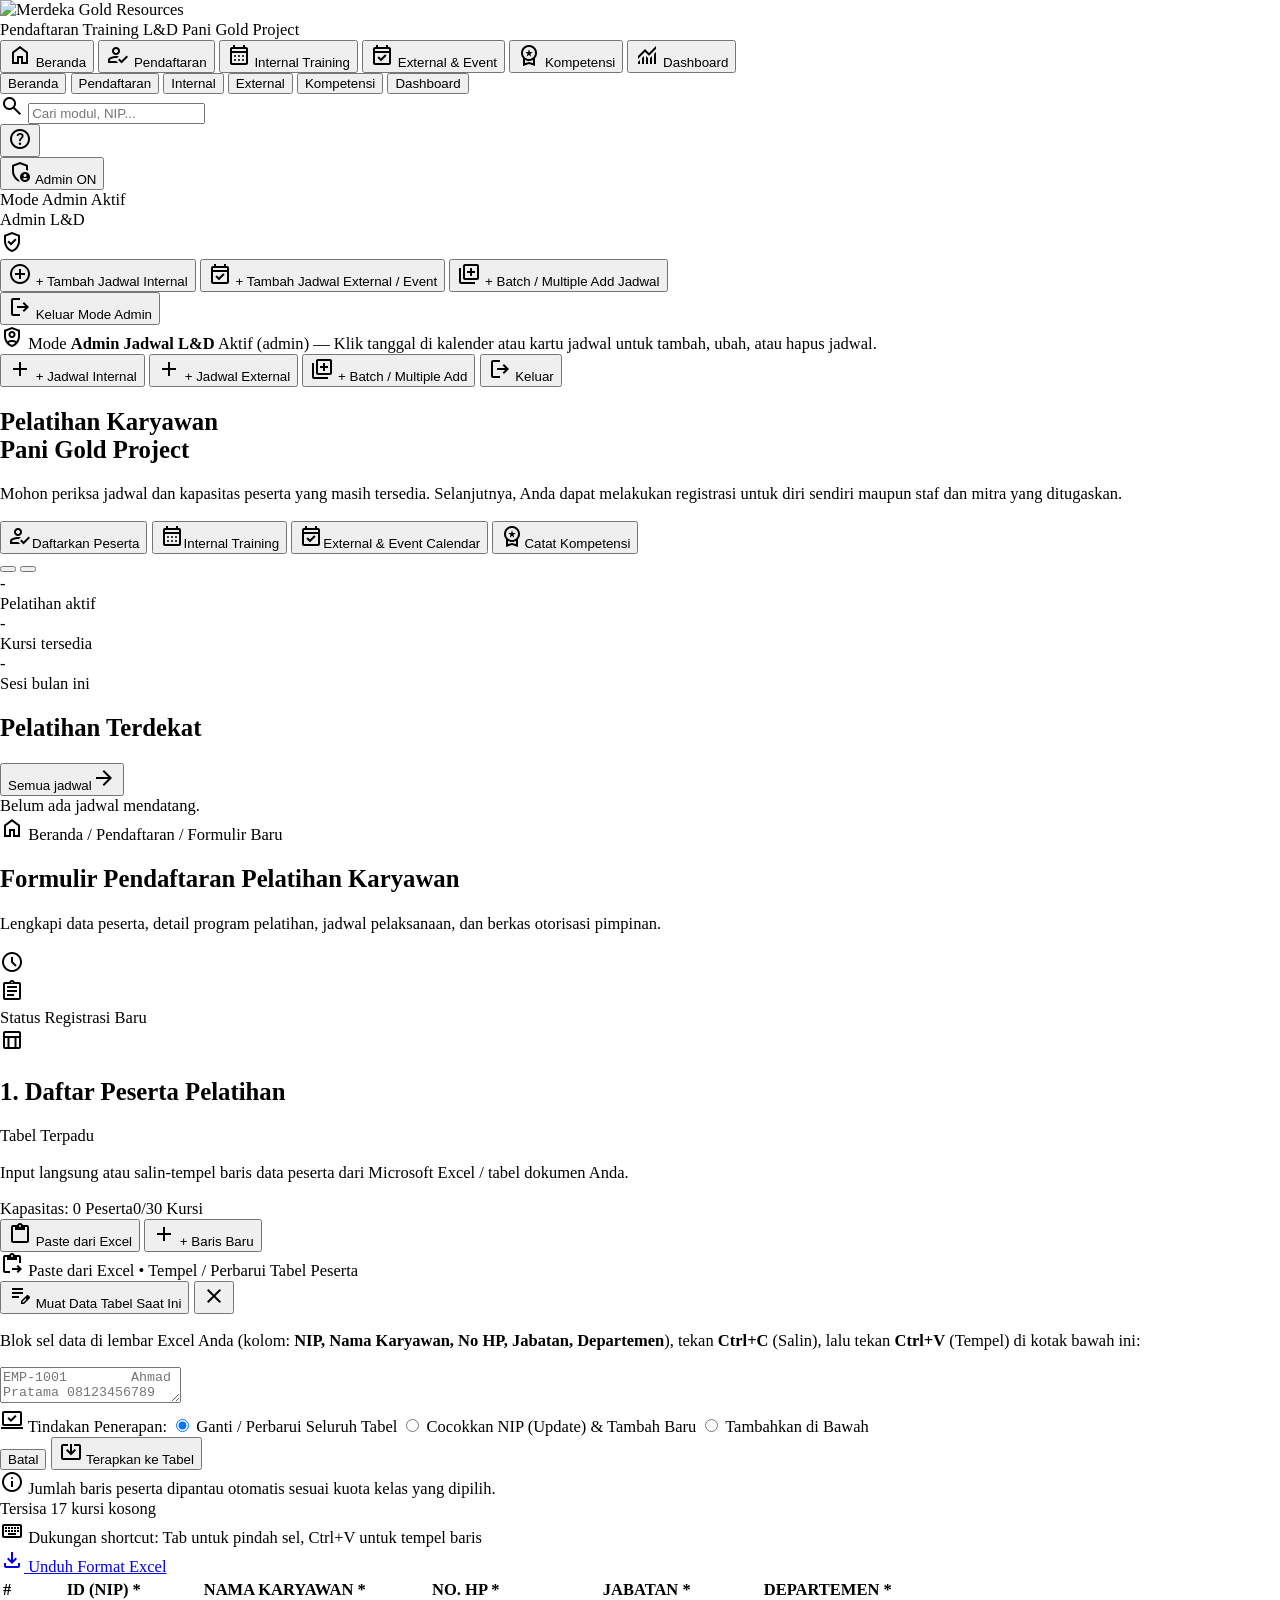
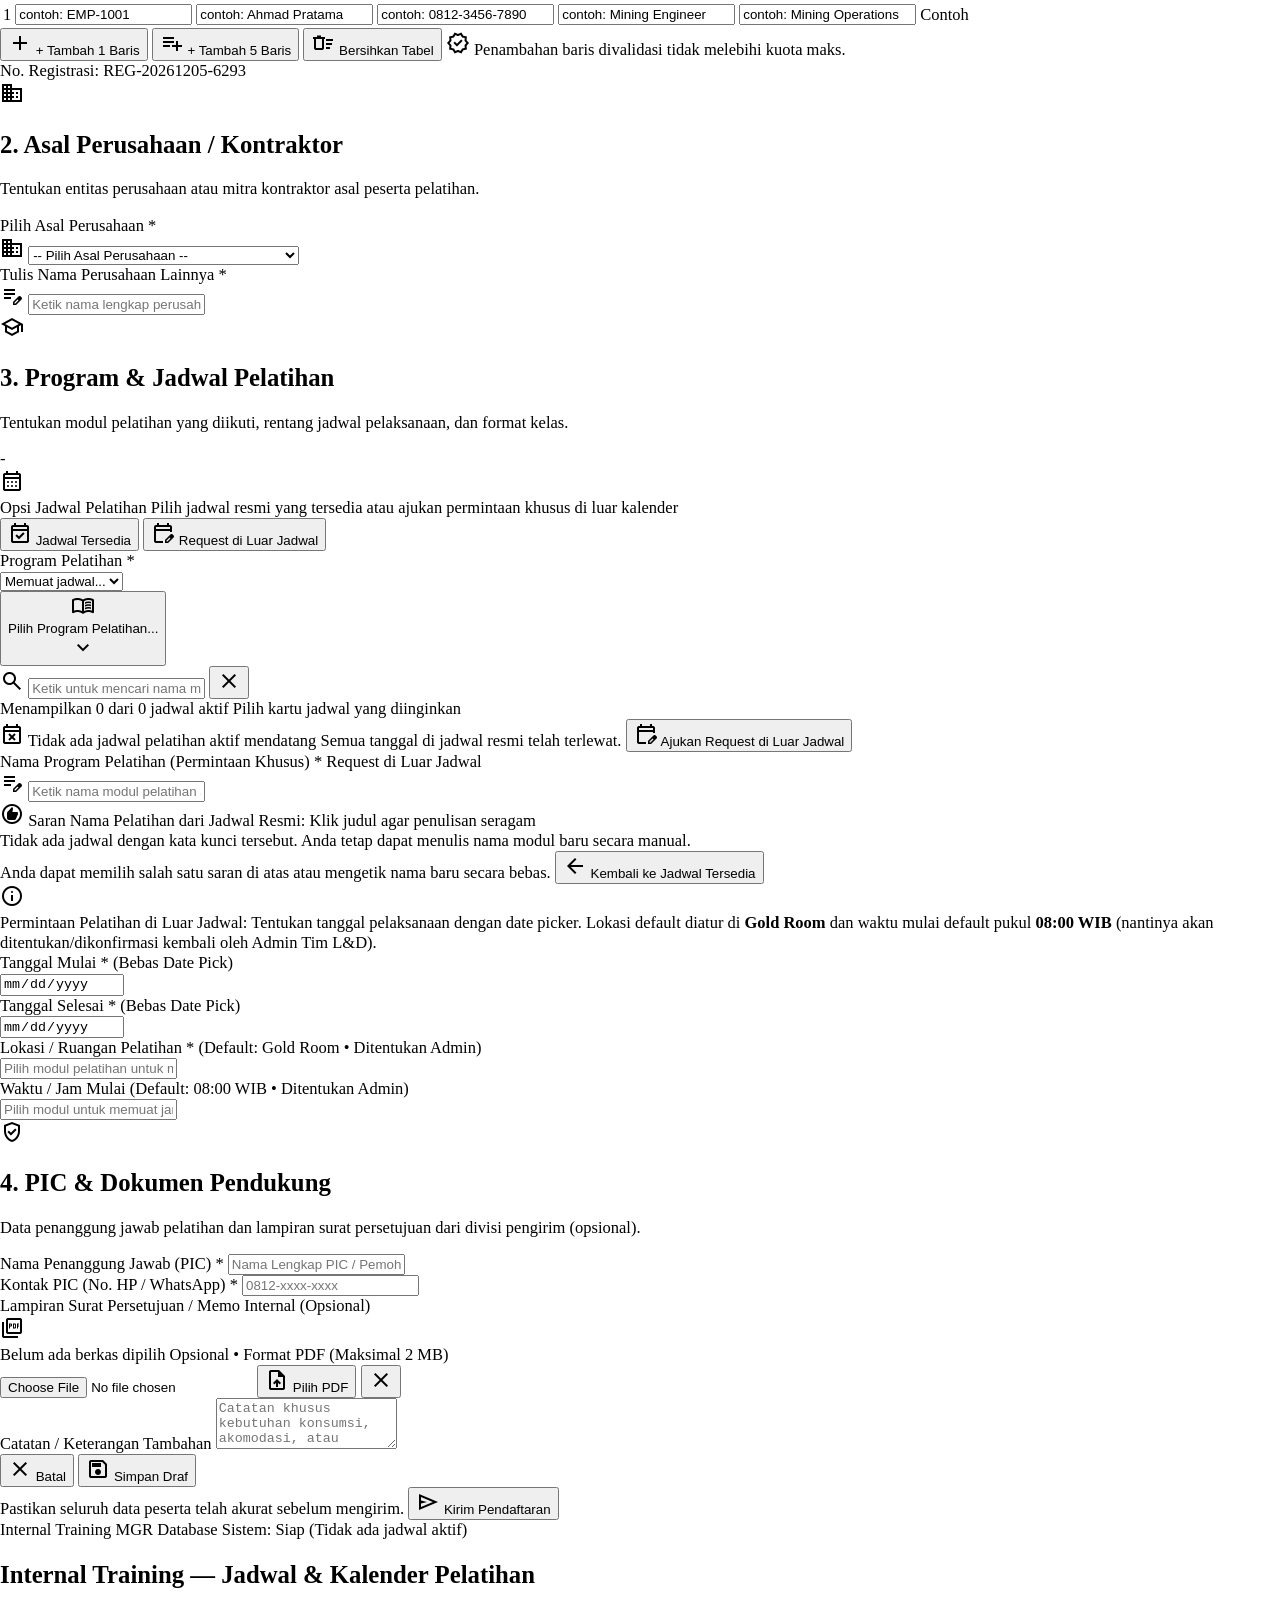
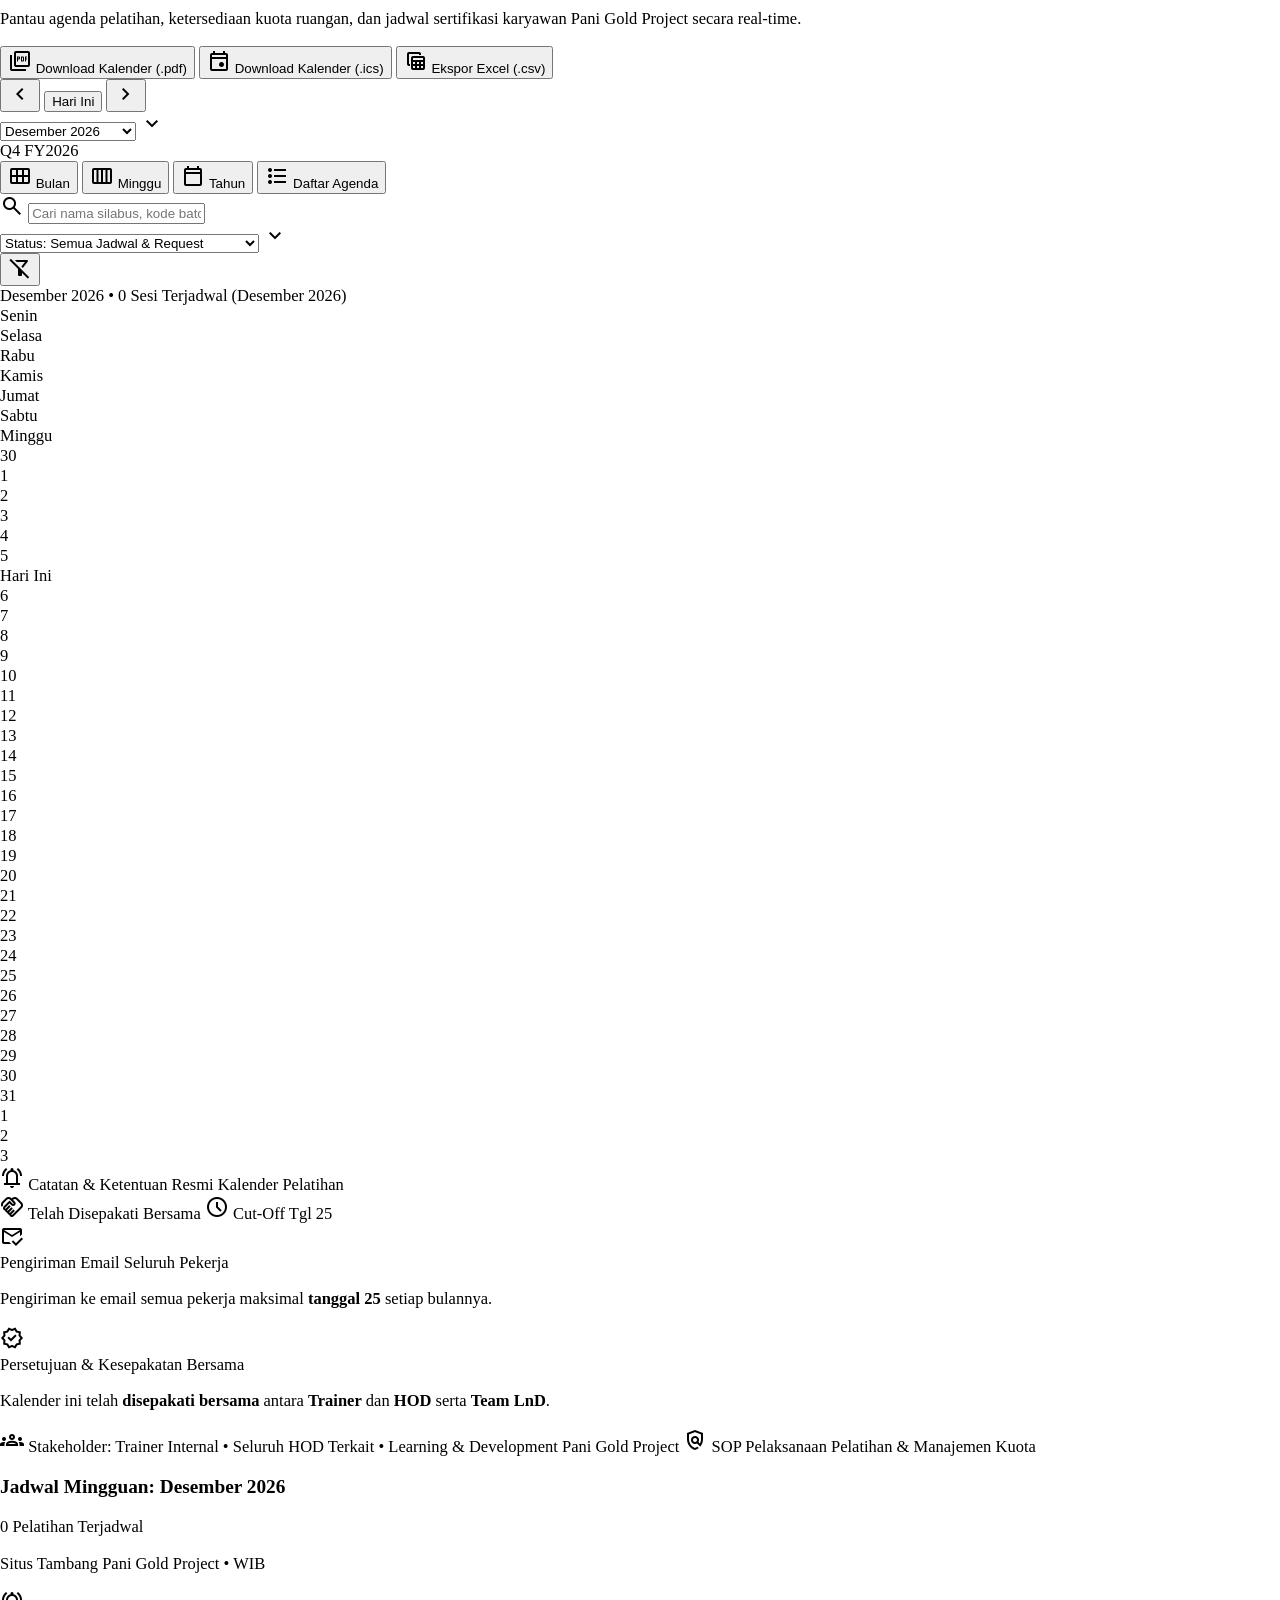
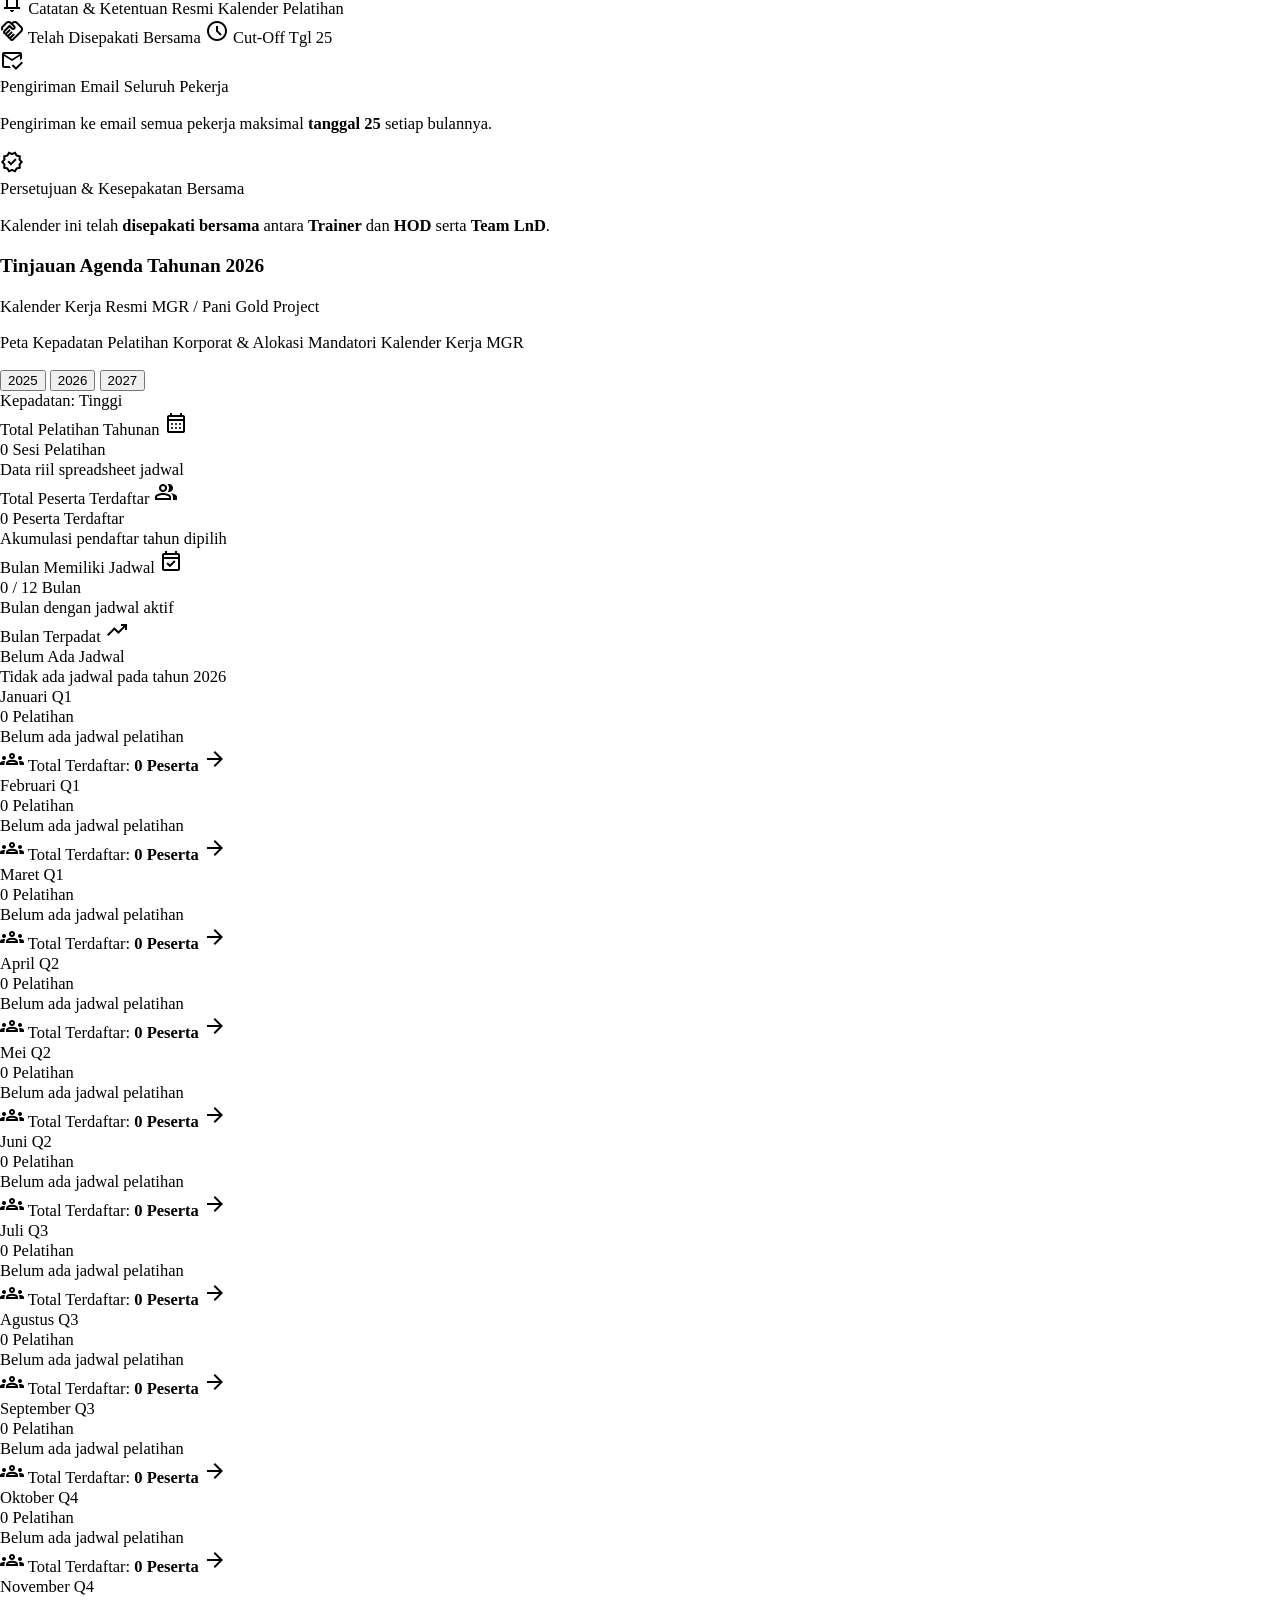
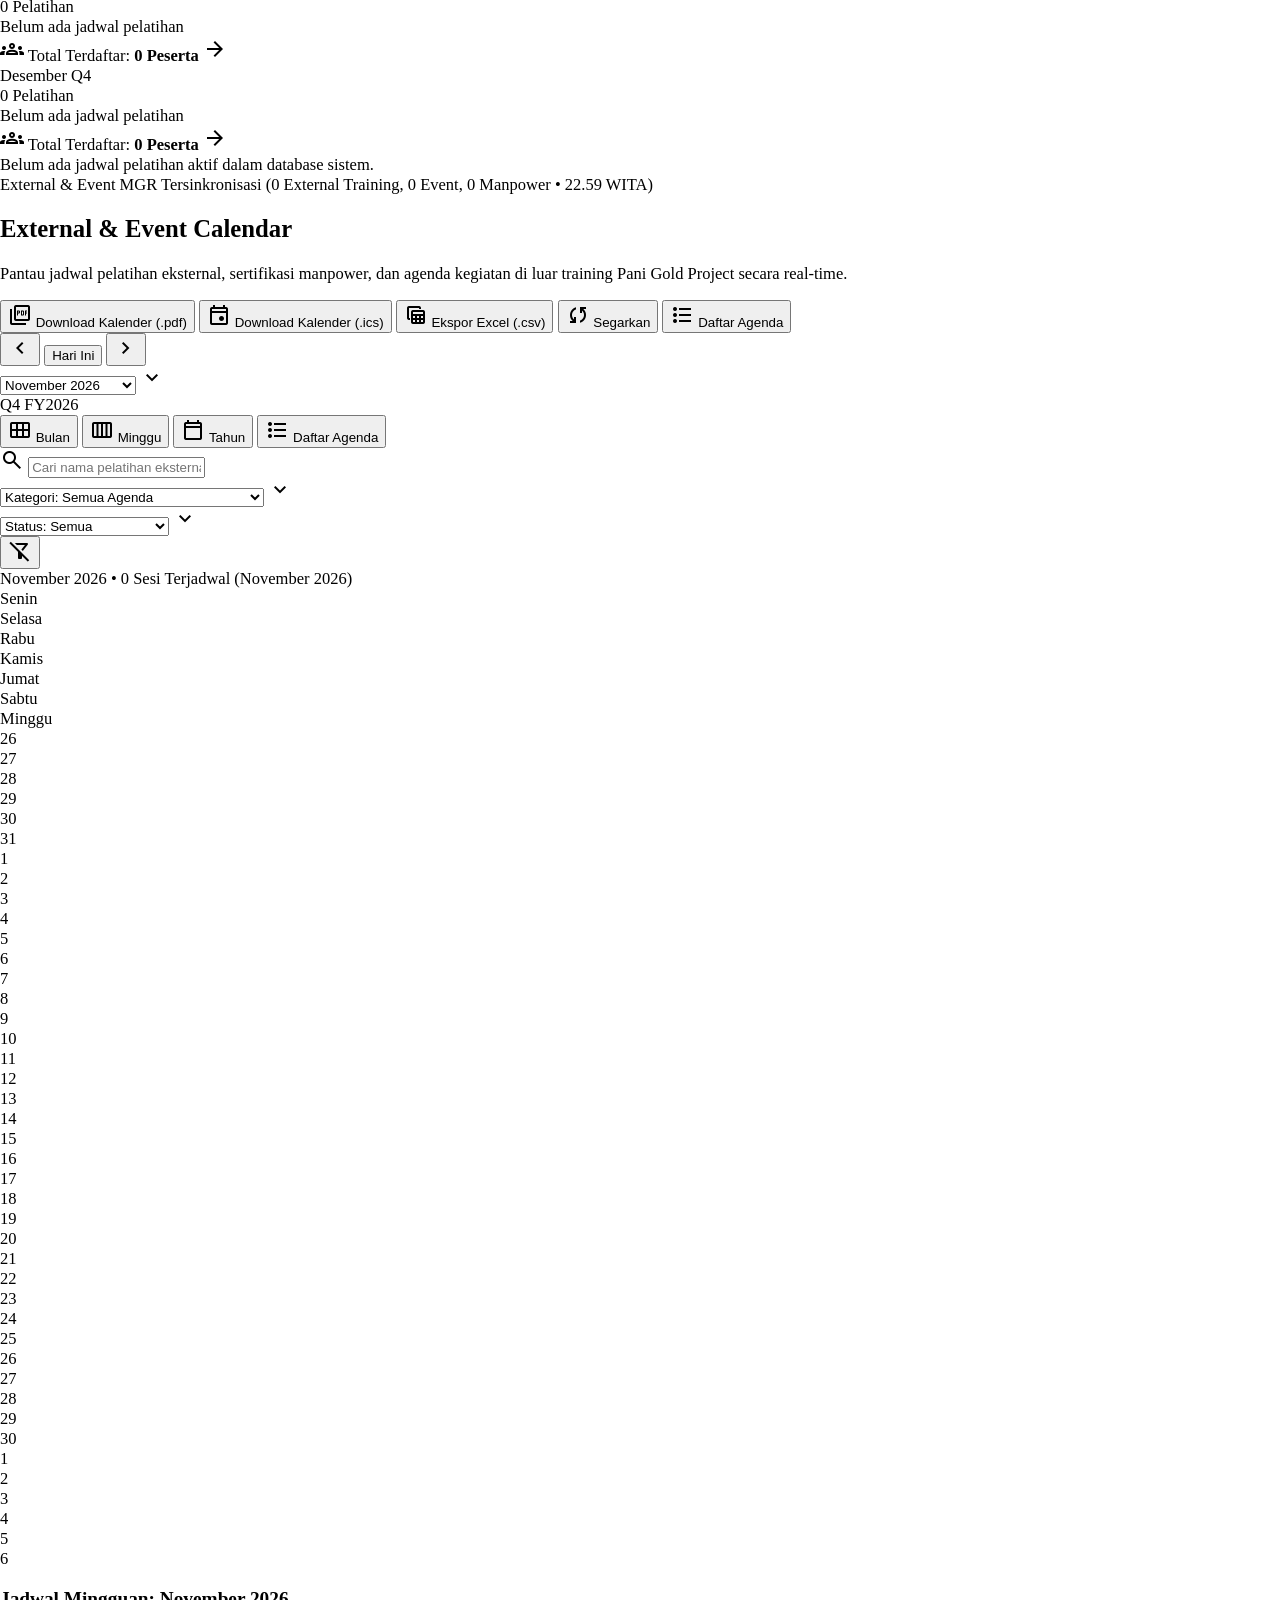
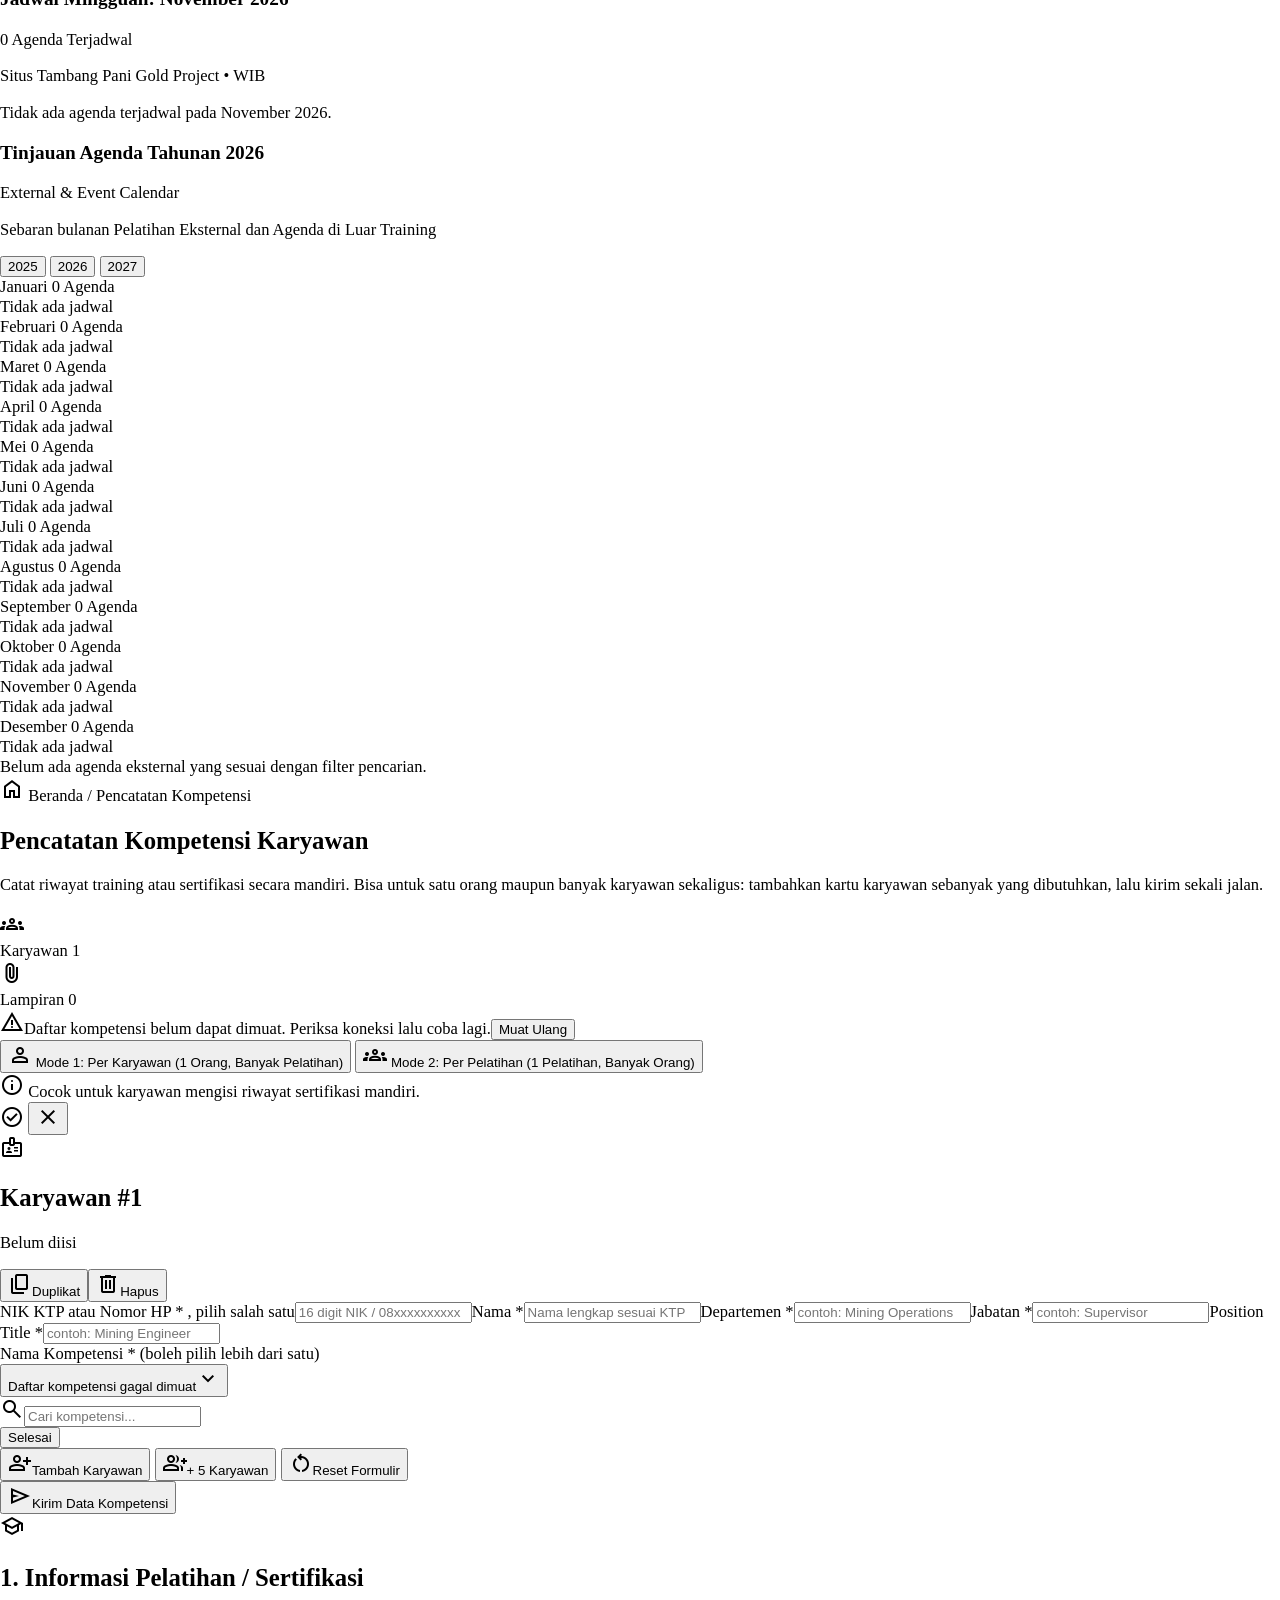
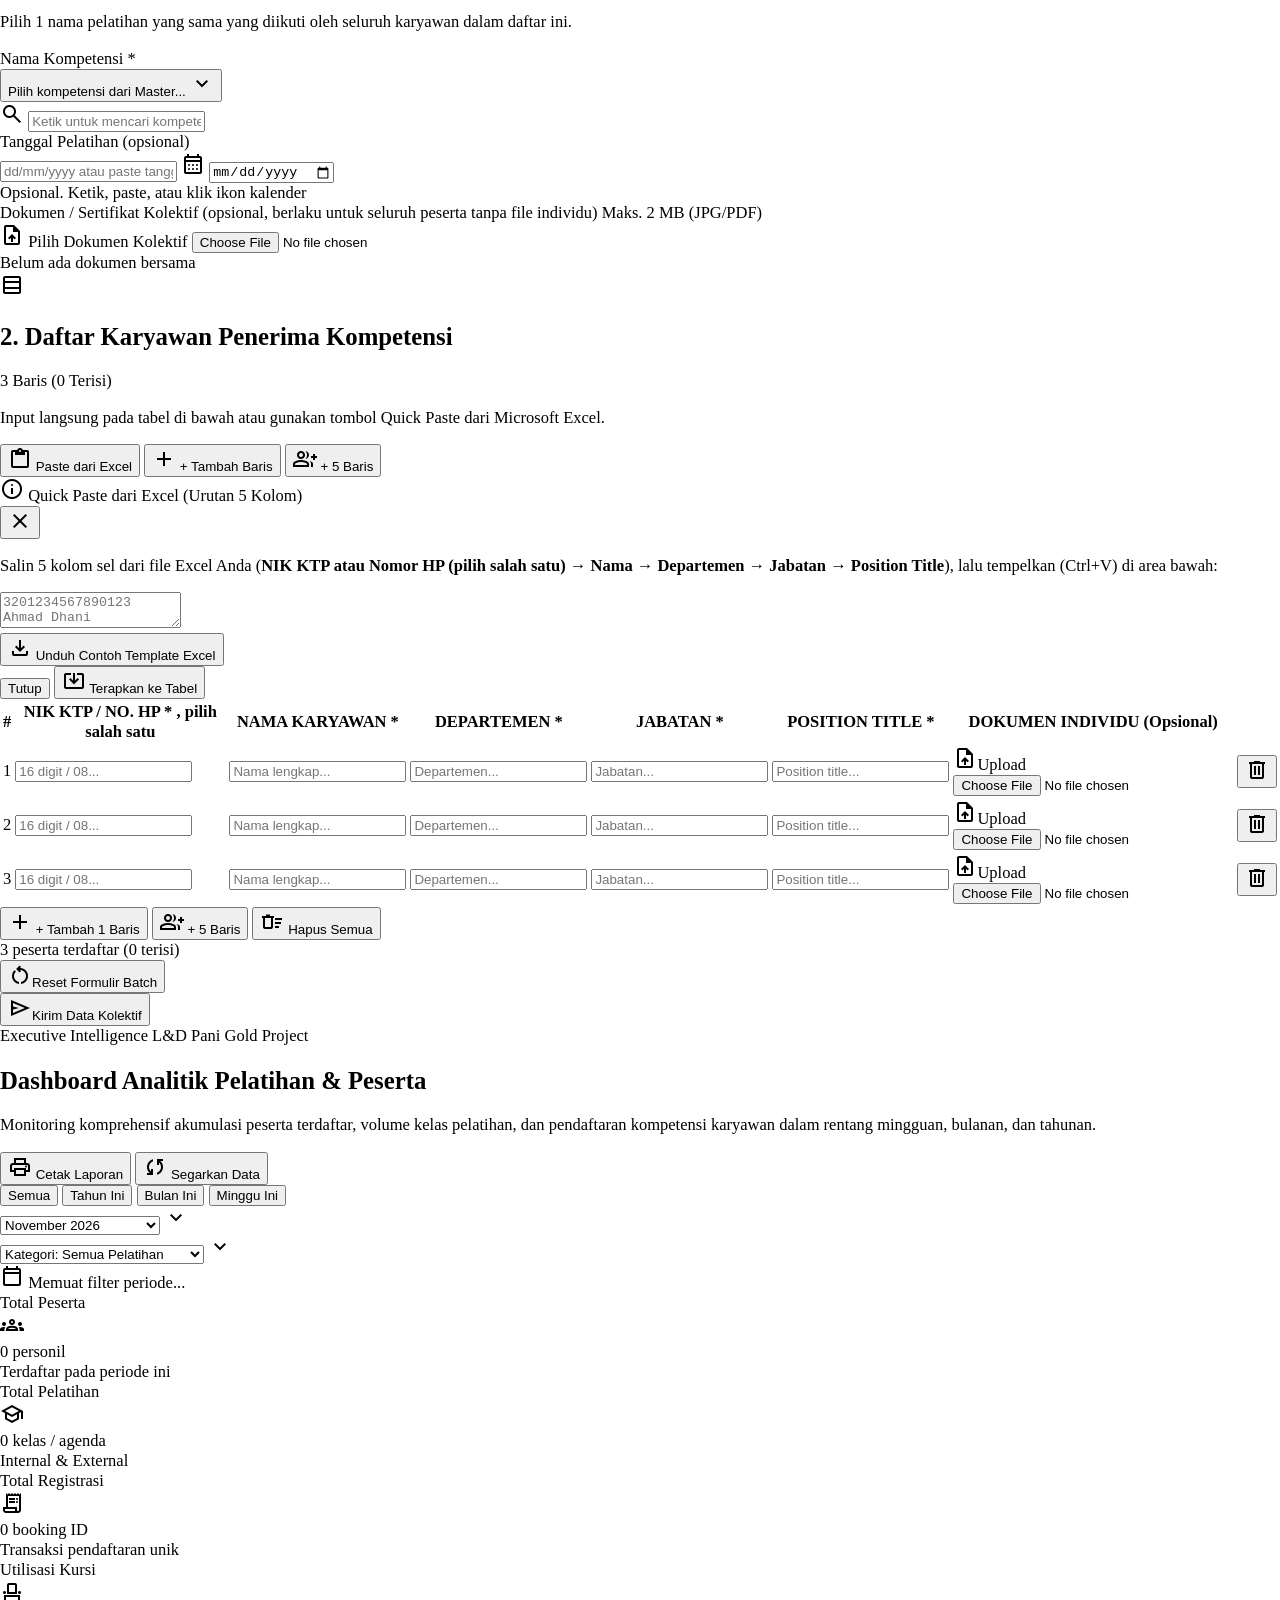
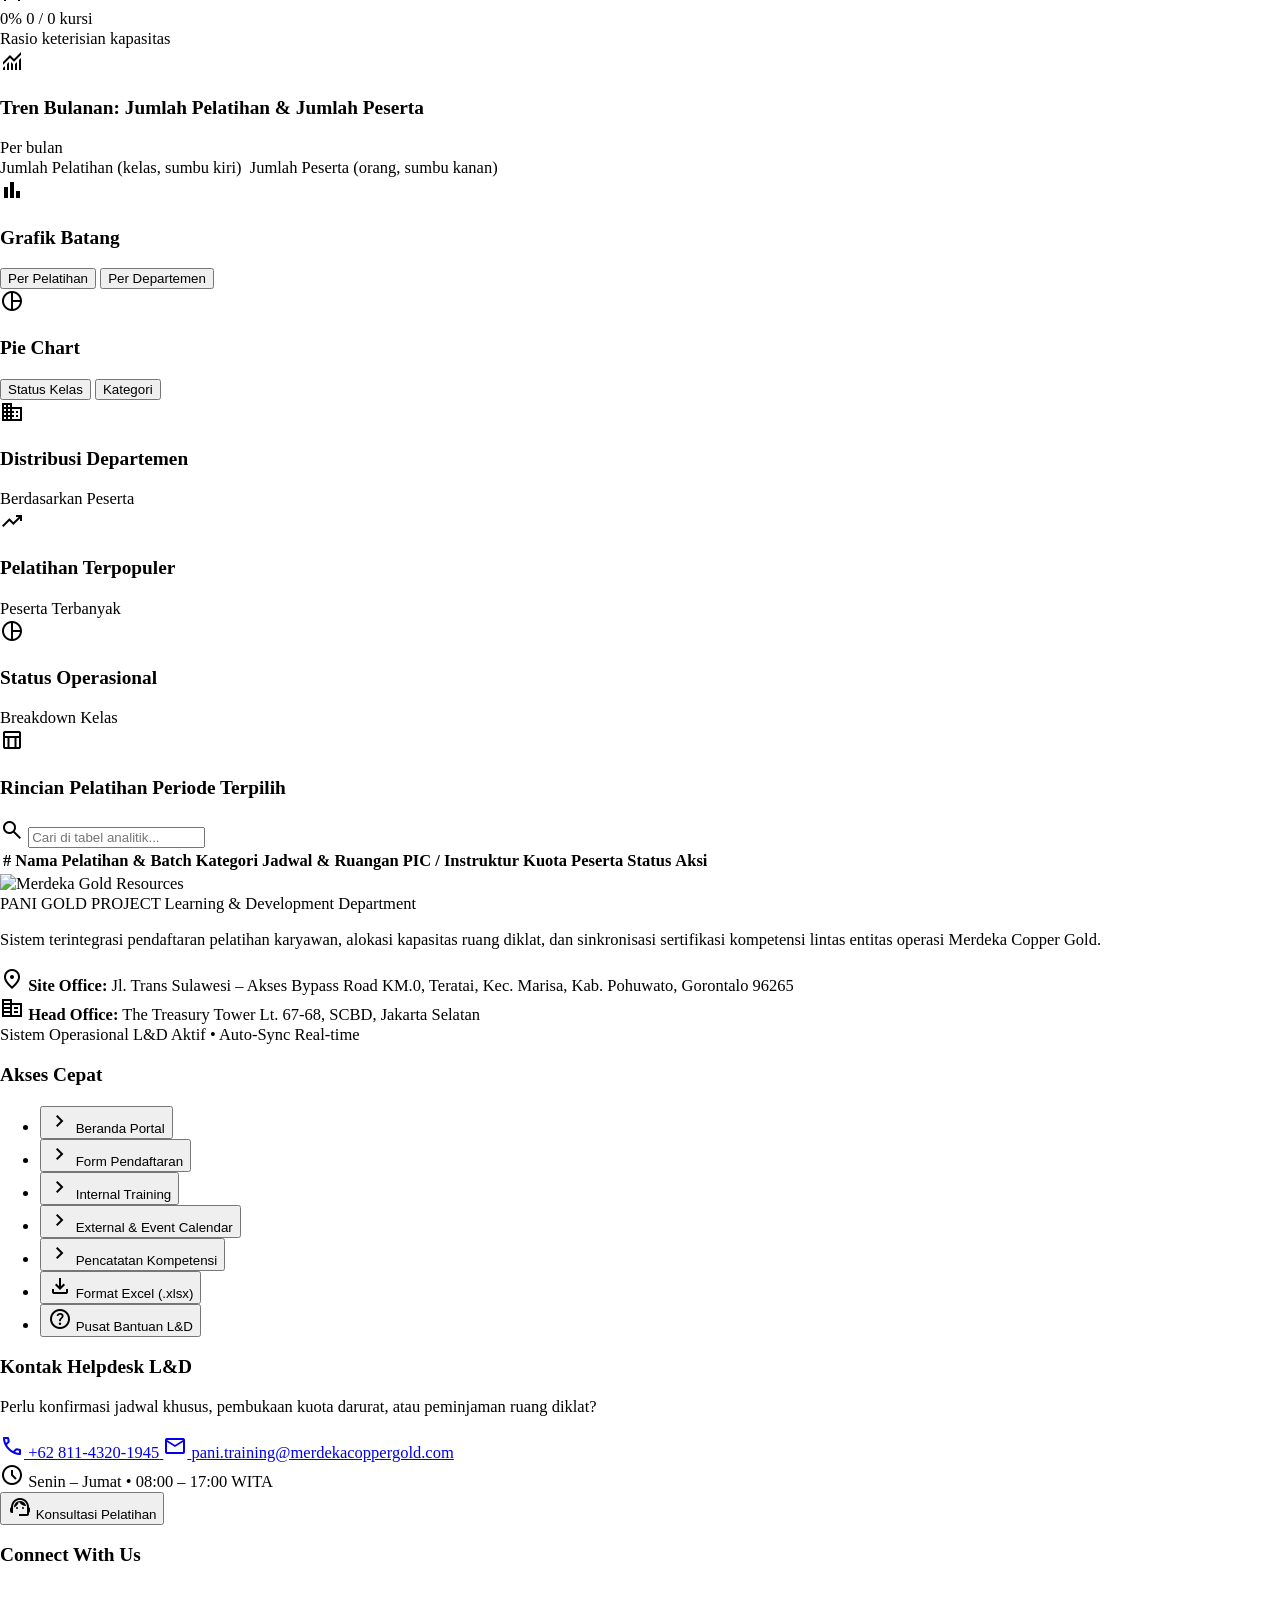
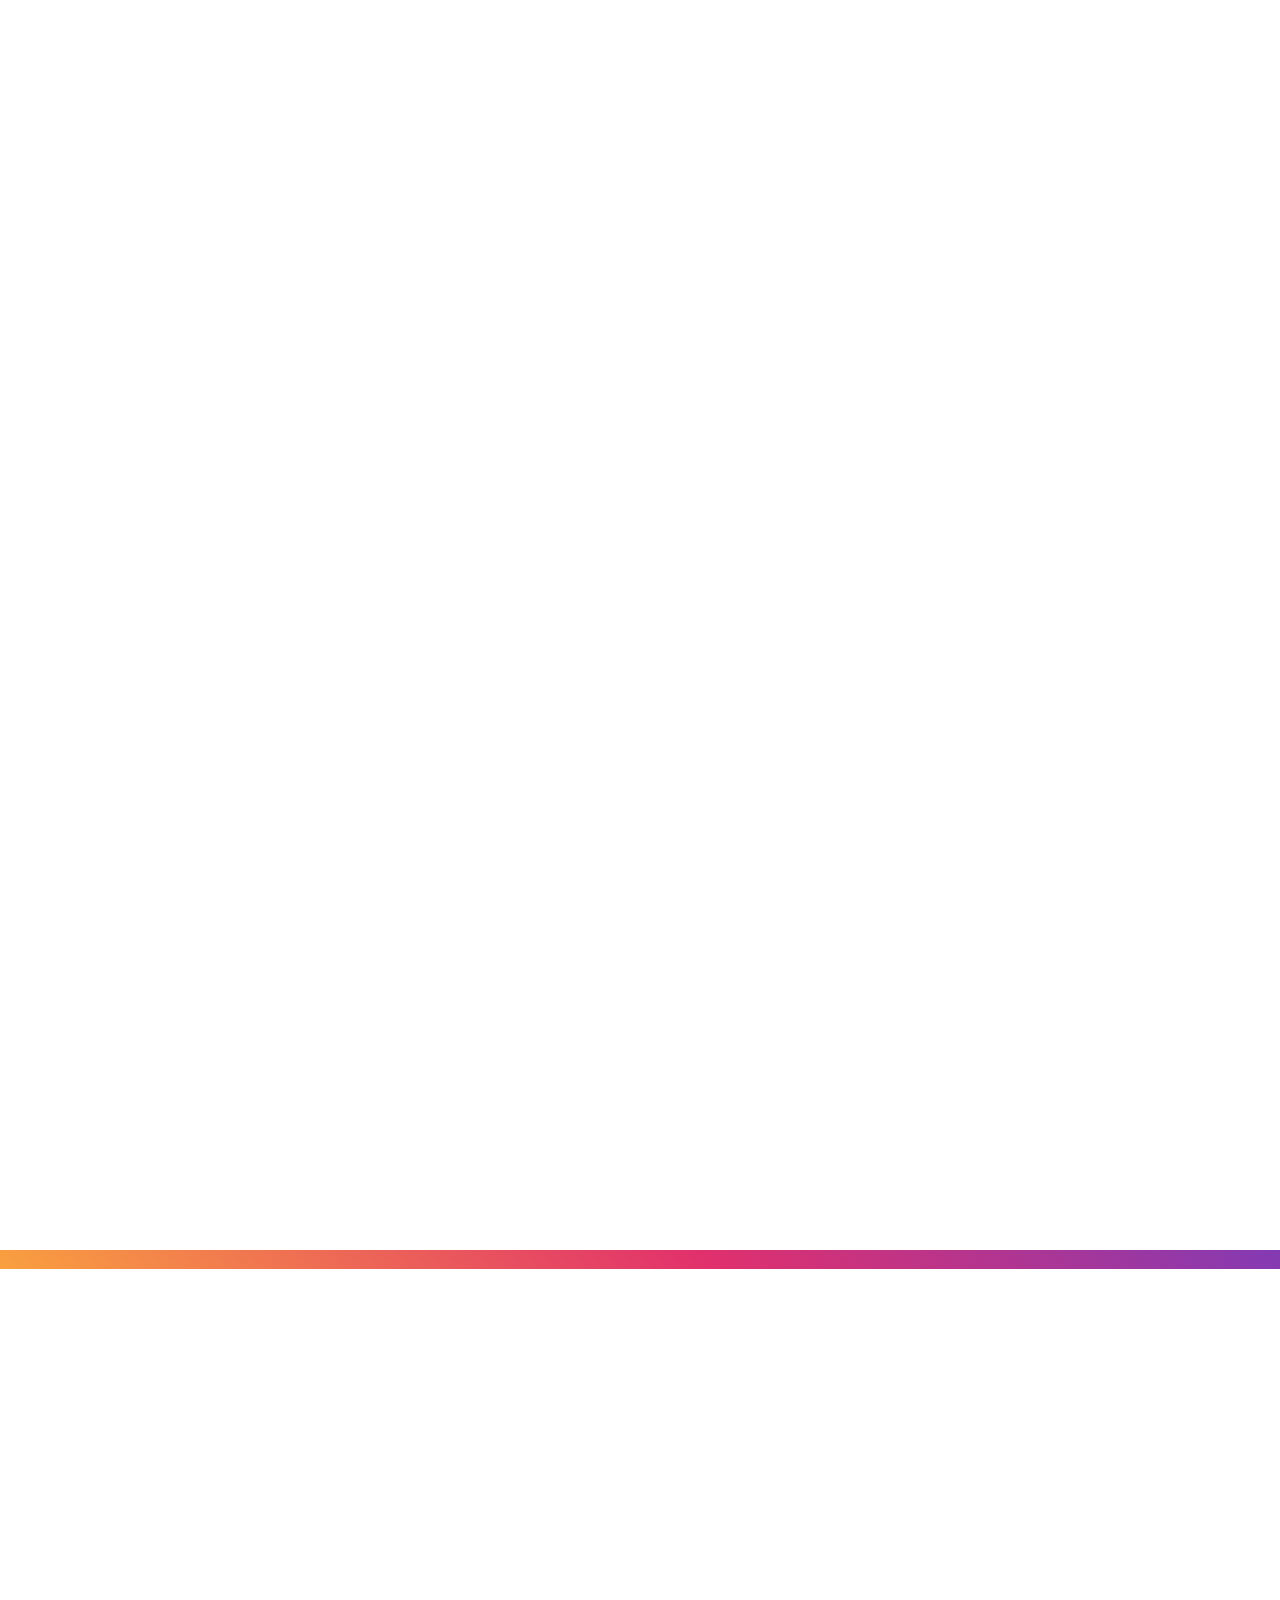
==== index.html @ dfc1882d "Update index.html" ====
<!DOCTYPE html>
<html lang="id">
<head>
  <meta charset="utf-8">
  <meta content="width=device-width, initial-scale=1.0" name="viewport">
  <meta content="web_dashboard" name="shell-type">
  <title>Pendaftaran Pelatihan Karyawan - Pendaftaran Training</title>
  
  <!-- Favicon & Brand Icons -->
  <link rel="icon" type="image/png" sizes="256x256" href="[data-uri]">
  <link rel="icon" type="image/png" sizes="256x256" href="favicon.png">
  <link rel="icon" type="image/x-icon" href="favicon.ico">
  <link rel="shortcut icon" type="image/x-icon" href="favicon.ico">
  <link rel="apple-touch-icon" sizes="256x256" href="favicon.png">
  
  <link href="https://fonts.googleapis.com" rel="preconnect">
  <link crossorigin="" href="https://fonts.gstatic.com" rel="preconnect">
  <link href="https://fonts.googleapis.com/css2?family=Inter:wght@400;500;600;700&family=Plus+Jakarta+Sans:wght@600;700&display=swap" rel="stylesheet">
  <link href="https://fonts.googleapis.com/css2?family=Material+Symbols+Outlined:wght,FILL@100..700,0..1&display=swap" rel="stylesheet">
  
  <style>
    @layer base {
      html {
        font-size: clamp(14px, 0.28vw + 13px, 16.5px);
        text-size-adjust: 100%;
        -webkit-text-size-adjust: 100%;
        overflow-x: hidden;
        overflow-y: auto;
      }
      body {
        margin: 0;
        padding: 0;
        min-height: 100vh;
        position: relative;
      }
      *, *::before, *::after {
        box-sizing: border-box;
        min-width: 0;
      }
      img, svg, video, canvas, audio, iframe, embed, object {
        max-width: 100%;
        height: auto;
      }
      table {
        max-width: 100%;
      }
      main > :first-child { margin-top: 0 !important; }
      main > :last-child { margin-bottom: 0 !important; }
    }
    
    /* ---- Penyederhanaan visual (tampilan lebih tenang dan profesional) ---- */
    .animate-ping,.animate-pulse,.soft-float,.soft-pulse-glow{animation:none!important}
    .home-rise{animation:none!important;opacity:1!important}
    .backdrop-blur-xl,.backdrop-blur-md,.backdrop-blur-sm,.backdrop-blur-xs{backdrop-filter:none!important}
    .blur-sm{filter:none!important}
    #soft-loader-card{background:#fff!important}
    header .shadow-2xs,.shadow-xs,.shadow-2xs{box-shadow:none!important}
    h1,h2,h3{text-wrap:balance}
    button:active:not(:disabled){transform:none}
    ::-webkit-scrollbar{width:8px;height:8px}::-webkit-scrollbar-thumb{background:#c4c5d7;border-radius:9999px}::-webkit-scrollbar-track{background:transparent}
    :focus-visible{outline:2px solid #0037b0;outline-offset:2px}
    @media (prefers-reduced-motion:reduce){*{animation-duration:.01ms!important;transition-duration:.01ms!important}#splash{display:none}}
    #splash{position:fixed;inset:0;z-index:100;background:#faf8ff;display:flex;align-items:center;justify-content:center;pointer-events:none;animation:splashOut .5s ease 1.2s forwards}
    .splash-inner{display:flex;flex-direction:column;align-items:center;gap:14px;pointer-events:none}
    .splash-logo{height:44px;width:auto;animation:splashIn .7s cubic-bezier(.2,.7,.2,1) both}
    .splash-bar{width:120px;height:2px;background:#dae2fd;overflow:hidden}
    .splash-bar span{display:block;height:100%;background:#0037b0;transform:translateX(-100%);animation:splashBar 1.3s ease .1s forwards}
    #splash p{margin:0;font:600 12px 'Plus Jakarta Sans',sans-serif;color:#434655;letter-spacing:.04em;animation:splashIn .7s ease .2s both}
    @keyframes splashIn{from{opacity:0;transform:translateY(8px)}to{opacity:1;transform:none}}
    @keyframes splashBar{to{transform:translateX(0)}}
    @keyframes splashOut{to{opacity:0;visibility:hidden;pointer-events:none}}
    @keyframes rise{from{opacity:0;transform:translateY(14px)}to{opacity:1;transform:none}}
    .home-rise{animation:rise .6s cubic-bezier(.2,.7,.2,1) both;animation-delay:var(--d,0s)}
    .home-rise:nth-child(2){--d:.08s}.home-rise:nth-child(3){--d:.16s}.home-rise:nth-child(4){--d:.24s}
    .amb-img{position:absolute;left:50%;bottom:0;height:98%;width:auto;max-width:96%;object-fit:contain;object-position:bottom;transform:translateX(-50%) translateY(14px);opacity:0;transition:opacity .7s ease,transform .7s ease;filter:drop-shadow(0 12px 18px rgba(0,21,81,.25))}
    .amb-img.on{opacity:1;transform:translateX(-50%)}
    html:not(.booted) .home-rise{animation-delay:calc(1.3s + var(--d,0s))}
    @keyframes softFloat { 0%, 100% { transform: translateY(0); } 50% { transform: translateY(-6px); } }
    @keyframes softPulseGlow { 0%, 100% { transform: scale(1); opacity: 0.8; } 50% { transform: scale(1.08); opacity: 1; } }
    @keyframes softProgressIndeterminate { 0% { transform: translateX(-100%); } 50% { transform: translateX(30%); } 100% { transform: translateX(200%); } }
    @keyframes softShimmer { 0% { background-position: -200% 0; } 100% { background-position: 200% 0; } }
    .soft-float { animation: softFloat 2.4s ease-in-out infinite; }
    .soft-pulse-glow { animation: softPulseGlow 2s ease-in-out infinite; }
    .soft-progress-bar { width: 50%; animation: softProgressIndeterminate 1.8s cubic-bezier(0.4, 0, 0.2, 1) infinite; }
    .soft-shimmer { background: linear-gradient(90deg, rgba(234, 237, 255, 0.4) 25%, rgba(255, 255, 255, 0.85) 50%, rgba(234, 237, 255, 0.4) 75%); background-size: 200% 100%; animation: softShimmer 2s infinite; }
    .privacy-masked-blur { display: inline-block; filter: blur(2.5px); opacity: 0.6; user-select: none; letter-spacing: 0.12em; font-family: ui-monospace, monospace; vertical-align: middle; padding: 0 1.5px; }

    /* Auto-Scaling & Touch Responsive Enhancements */
    @media (max-width: 768px) {
      input[type="text"], input[type="date"], input[type="time"], input[type="email"],
      input[type="number"], input[type="tel"], input[type="file"], select, textarea {
        font-size: 16px !important;
      }
    }
    button, [role="button"], .btn-action, input[type="button"], input[type="submit"] {
      touch-action: manipulation;
      -webkit-tap-highlight-color: transparent;
      transition: transform 0.15s ease, background-color 0.15s ease, border-color 0.15s ease, color 0.15s ease, box-shadow 0.15s ease;
    }
    button:active:not(:disabled), [role="button"]:active:not(:disabled) {
      transform: scale(0.97);
    }
    @media (max-width: 640px) {
      button:not(.btn-compact):not(.icon-only-btn),
      a[role="button"]:not(.btn-compact) {
        min-height: 38px;
      }
      .mobile-stack {
        flex-direction: column !important;
        align-items: stretch !important;
      }
      .mobile-full-width {
        width: 100% !important;
      }
    }
    .card-responsive {
      padding: clamp(1rem, 2.2vw, 1.85rem);
    }
    .smooth-scroll-x {
      -webkit-overflow-scrolling: touch;
      overflow-x: auto;
    }
    #participantTable th {
      position: sticky;
      top: 0;
      z-index: 10;
    }
  </style>

  <script>
    (function() {
      var origWarn = console.warn;
      console.warn = function() {
        if (arguments[0] && typeof arguments[0] === 'string' && arguments[0].indexOf('cdn.tailwindcss.com') !== -1) return;
        return origWarn.apply(console, arguments);
      };
    })();
  </script>
  <script src="https://cdn.tailwindcss.com"></script>
  <script id="tailwind-config">
    tailwind.config = {
      darkMode: "class",
      theme: {
        extend: {
          colors: {
            "primary": "#0037b0",
            "surface": "#faf8ff",
            "tertiary-fixed-dim": "#93ccff",
            "primary-container": "#1d4ed8",
            "on-secondary": "#ffffff",
            "surface-variant": "#dae2fd",
            "inverse-surface": "#283044",
            "on-tertiary-fixed": "#001d31",
            "on-tertiary": "#ffffff",
            "primary-fixed-dim": "#b7c4ff",
            "on-error-container": "#93000a",
            "on-primary": "#ffffff",
            "on-secondary-fixed-variant": "#372abf",
            "surface-tint": "#2151da",
            "secondary-container": "#6860ef",
            "on-error": "#ffffff",
            "on-background": "#131b2e",
            "tertiary": "#004870",
            "secondary-fixed": "#e3dfff",
            "surface-dim": "#d2d9f4",
            "on-surface": "#131b2e",
            "surface-container": "#eaedff",
            "tertiary-container": "#006194",
            "primary-fixed": "#dce1ff",
            "on-primary-fixed": "#001551",
            "background": "#faf8ff",
            "surface-container-low": "#f2f3ff",
            "secondary-fixed-dim": "#c3c0ff",
            "inverse-primary": "#b7c4ff",
            "secondary": "#4e45d5",
            "tertiary-fixed": "#cce5ff",
            "on-primary-fixed-variant": "#0039b5",
            "on-primary-container": "#cad3ff",
            "error-container": "#ffdad6",
            "surface-container-highest": "#dae2fd",
            "outline-variant": "#c4c5d7",
            "on-tertiary-container": "#b2d9ff",
            "surface-container-high": "#e2e7ff",
            "inverse-on-surface": "#eef0ff",
            "on-secondary-fixed": "#100069",
            "surface-bright": "#faf8ff",
            "on-surface-variant": "#434655",
            "surface-container-lowest": "#ffffff",
            "error": "#ba1a1a",
            "on-secondary-container": "#fffbff",
            "outline": "#747686",
            "on-tertiary-fixed-variant": "#004b73"
          },
          borderRadius: {
            "2xl": "0.5rem",
            "3xl": "0.625rem",
            "DEFAULT": "0.125rem",
            "lg": "0.25rem",
            "xl": "0.5rem",
            "full": "9999px"
          },
          spacing: {
            "space-xs": "0.25rem",
            "space-md": "1rem",
            "space-lg": "1.5rem",
            "margin-mobile": "1rem",
            "space-xl": "2rem",
            "gutter": "1.5rem",
            "gutter-sm": "1rem",
            "margin": "2rem",
            "space-sm": "0.5rem"
          },
          fontFamily: {
            "headline-xl-mobile": ["Plus Jakarta Sans"],
            "body-lg": ["Inter"],
            "headline-xl": ["Plus Jakarta Sans"],
            "title-sm": ["Inter"],
            "title-md": ["Inter"],
            "headline-lg-mobile": ["Plus Jakarta Sans"],
            "headline-md": ["Plus Jakarta Sans"],
            "headline-sm": ["Plus Jakarta Sans"],
            "body-sm": ["Inter"],
            "body-md": ["Inter"],
            "label-lg": ["Inter"],
            "label-sm": ["Inter"],
            "label-md": ["Inter"],
            "title-lg": ["Plus Jakarta Sans"],
            "headline-lg": ["Plus Jakarta Sans"]
          },
          fontSize: {
            "headline-xl-mobile": ["clamp(22px, 5vw, 28px)", { "lineHeight": "1.25", "letterSpacing": "-0.02em", "fontWeight": "700" }],
            "body-lg": ["clamp(14px, 1.1vw, 16px)", { "lineHeight": "1.6", "letterSpacing": "0em", "fontWeight": "400" }],
            "headline-xl": ["clamp(26px, 3.2vw, 36px)", { "lineHeight": "1.2", "letterSpacing": "-0.025em", "fontWeight": "700" }],
            "title-sm": ["clamp(12px, 0.95vw, 14px)", { "lineHeight": "1.4", "letterSpacing": "0em", "fontWeight": "600" }],
            "title-md": ["clamp(14px, 1.1vw, 16px)", { "lineHeight": "1.45", "letterSpacing": "0em", "fontWeight": "600" }],
            "headline-lg-mobile": ["clamp(20px, 4vw, 24px)", { "lineHeight": "1.3", "letterSpacing": "-0.015em", "fontWeight": "600" }],
            "headline-md": ["clamp(18px, 2.2vw, 24px)", { "lineHeight": "1.3", "letterSpacing": "-0.015em", "fontWeight": "600" }],
            "headline-sm": ["clamp(16px, 1.8vw, 20px)", { "lineHeight": "1.35", "letterSpacing": "-0.01em", "fontWeight": "600" }],
            "body-sm": ["clamp(11px, 0.85vw, 12.5px)", { "lineHeight": "1.5", "letterSpacing": "0.01em", "fontWeight": "400" }],
            "body-md": ["clamp(13px, 1vw, 14.5px)", { "lineHeight": "1.55", "letterSpacing": "0em", "fontWeight": "400" }],
            "label-lg": ["clamp(13px, 1vw, 14px)", { "lineHeight": "1.4", "letterSpacing": "0.005em", "fontWeight": "500" }],
            "label-sm": ["clamp(10px, 0.75vw, 11px)", { "lineHeight": "1.3", "letterSpacing": "0.025em", "fontWeight": "600" }],
            "label-md": ["clamp(11px, 0.85vw, 12px)", { "lineHeight": "1.35", "letterSpacing": "0.01em", "fontWeight": "500" }],
            "title-lg": ["clamp(16px, 1.4vw, 18.5px)", { "lineHeight": "1.4", "letterSpacing": "-0.005em", "fontWeight": "600" }],
            "headline-lg": ["clamp(22px, 2.6vw, 30px)", { "lineHeight": "1.25", "letterSpacing": "-0.02em", "fontWeight": "700" }]
          }
        }
      }
    };
  </script>
</head>
<body class="bg-surface text-on-surface antialiased min-h-screen flex flex-col">
  <div id="splash" aria-hidden="true"><div class="splash-inner"><img class="splash-logo" alt="" src="https://lh3.googleusercontent.com/aida-public/[base64]"><div class="splash-bar"><span></span></div><p>Learning &amp; Development</p></div></div>
  <div class="w-full flex flex-col min-h-screen">
    <!-- TOPBAR HEADER (UNIFIED SPA NAVIGATION) -->
    <header class="fixed top-0 right-0 left-0 h-16 bg-surface/95 backdrop-blur-xl border-b border-outline-variant/40 z-50 flex items-center justify-between gap-2 sm:gap-4 px-3 sm:px-6 lg:px-8">
      <!-- Left Side: Brand Logo & Navigation -->
      <div class="flex items-center gap-3 xl:gap-6 min-w-0">
        <div onclick="switchPageTab('beranda')" class="flex items-center gap-2.5 cursor-pointer transition-opacity hover:opacity-90 shrink-0" title="Pendaftaran Training - Merdeka Gold Resources">
          <img alt="Merdeka Gold Resources" 
               class="h-7 sm:h-8 w-auto object-contain shrink-0" 
               src="https://lh3.googleusercontent.com/aida-public/[base64]"
               onerror="this.onerror=null;this.src='refrensi tampilan halaman pendaftaran/logo_mgr_long_default.png/screen.png';">
          <span class="hidden 2xl:inline-block w-px h-5 bg-outline-variant/60"></span>
          <div class="hidden 2xl:flex flex-col whitespace-nowrap">
            <span class="font-title-sm text-title-sm font-bold text-primary leading-tight">Pendaftaran Training</span>
            <span class="text-[10px] text-on-surface-variant tracking-wider uppercase font-medium">L&amp;D Pani Gold Project</span>
          </div>
        </div>

        <!-- Desktop Navigation Tabs (Compact & Clean SPA View Switcher) -->
        <nav class="hidden lg:flex items-center gap-1 xl:gap-1.5 p-1 rounded-xl bg-surface-container-low/70 border border-outline-variant/30 whitespace-nowrap shrink-0">
          <button type="button" id="nav-btn-beranda" onclick="switchPageTab('beranda')" title="Beranda Utama" class="px-2.5 xl:px-3 py-1.5 rounded-lg text-xs xl:text-[13px] font-medium transition-all text-on-surface-variant hover:text-primary hover:bg-surface-container-lowest/60 flex items-center gap-1.5 cursor-pointer">
            <span class="material-symbols-outlined text-[17px]">home</span>
            <span>Beranda</span>
          </button>
          <button type="button" id="nav-btn-pendaftaran" onclick="switchPageTab('pendaftaran')" title="Formulir Pendaftaran Pelatihan" class="px-2.5 xl:px-3 py-1.5 rounded-lg text-xs xl:text-[13px] font-bold transition-all text-primary bg-surface-container-lowest shadow-2xs border-b-2 border-primary flex items-center gap-1.5 cursor-pointer">
            <span class="material-symbols-outlined text-[17px]">how_to_reg</span>
            <span>Pendaftaran</span>
          </button>
          <button type="button" id="nav-btn-jadwal" onclick="switchPageTab('jadwal')" title="Kalender & Jadwal Internal Training" class="px-2.5 xl:px-3 py-1.5 rounded-lg text-xs xl:text-[13px] font-medium transition-all text-on-surface-variant hover:text-primary hover:bg-surface-container-lowest/60 flex items-center gap-1.5 cursor-pointer">
            <span class="material-symbols-outlined text-[17px]">calendar_month</span>
            <span>Internal Training</span>
          </button>
          <button type="button" id="nav-btn-external" onclick="switchPageTab('external')" title="External Training & Event Calendar" class="px-2.5 xl:px-3 py-1.5 rounded-lg text-xs xl:text-[13px] font-semibold transition-all text-emerald-700 hover:text-emerald-800 hover:bg-emerald-50/60 flex items-center gap-1.5 cursor-pointer">
            <span class="material-symbols-outlined text-[17px] text-emerald-600">event_available</span>
            <span>External &amp; Event</span>
          </button>
          <button type="button" id="nav-btn-kompetensi" onclick="switchPageTab('kompetensi')" title="Pencatatan Kompetensi Karyawan" class="px-2.5 xl:px-3 py-1.5 rounded-lg text-xs xl:text-[13px] font-medium transition-all text-on-surface-variant hover:text-primary hover:bg-surface-container-lowest/60 flex items-center gap-1.5 cursor-pointer">
            <span class="material-symbols-outlined text-[17px]">workspace_premium</span>
            <span>Kompetensi</span>
          </button>
          <button type="button" id="nav-btn-dashboard" onclick="switchPageTab('dashboard')" title="Dashboard Statistik & Analitik Pelatihan" class="px-2.5 xl:px-3 py-1.5 rounded-lg text-xs xl:text-[13px] font-medium transition-all text-on-surface-variant hover:text-primary hover:bg-surface-container-lowest/60 flex items-center gap-1.5 cursor-pointer">
            <span class="material-symbols-outlined text-[17px] text-amber-600">monitoring</span>
            <span>Dashboard</span>
          </button>
        </nav>
      </div>

      <!-- Mobile Segmented Navigation Switcher (Tablet/Phone) -->
      <div class="flex lg:hidden items-center bg-surface-container-low rounded-xl p-0.5 sm:p-1 border border-outline-variant/40 shrink-0 overflow-x-auto max-w-[62vw] smooth-scroll-x">
        <button type="button" id="mobile-nav-beranda" onclick="switchPageTab('beranda')" class="px-2 sm:px-2.5 py-1 rounded-lg text-[11px] sm:text-xs font-semibold text-on-surface-variant hover:text-on-surface transition-all shrink-0">Beranda</button>
        <button type="button" id="mobile-nav-pendaftaran" onclick="switchPageTab('pendaftaran')" class="px-2 sm:px-2.5 py-1 rounded-lg text-[11px] sm:text-xs font-semibold bg-primary text-on-primary shadow-xs transition-all shrink-0">Pendaftaran</button>
        <button type="button" id="mobile-nav-jadwal" onclick="switchPageTab('jadwal')" class="px-2 sm:px-2.5 py-1 rounded-lg text-[11px] sm:text-xs font-semibold text-on-surface-variant hover:text-on-surface transition-all shrink-0">Internal</button>
        <button type="button" id="mobile-nav-external" onclick="switchPageTab('external')" class="px-2 sm:px-2.5 py-1 rounded-lg text-[11px] sm:text-xs font-semibold text-emerald-700 hover:text-emerald-900 transition-all shrink-0">External</button>
        <button type="button" id="mobile-nav-kompetensi" onclick="switchPageTab('kompetensi')" class="px-2 sm:px-2.5 py-1 rounded-lg text-[11px] sm:text-xs font-semibold text-on-surface-variant hover:text-on-surface transition-all shrink-0">Kompetensi</button>
        <button type="button" id="mobile-nav-dashboard" onclick="switchPageTab('dashboard')" class="px-2 sm:px-2.5 py-1 rounded-lg text-[11px] sm:text-xs font-semibold text-amber-700 hover:text-amber-900 transition-all shrink-0">Dashboard</button>
      </div>

      <!-- Right Side: Search, Help & Admin -->
      <div class="flex items-center gap-1.5 sm:gap-2.5 shrink-0">
        <!-- Header Quick Search -->
        <div class="relative hidden md:flex items-center w-32 lg:w-36 xl:w-44 2xl:w-56 shrink-0">
          <span class="material-symbols-outlined absolute left-2.5 text-outline text-[17px]">search</span>
          <input id="header-quick-search" class="w-full h-8.5 py-1.5 pl-8 pr-2.5 bg-surface-container-low rounded-xl text-xs text-on-surface placeholder:text-outline focus:outline-none focus:ring-2 focus:ring-primary shadow-none border border-outline-variant/30" placeholder="Cari modul, NIP..." type="text">
        </div>

        <!-- Quick Action Icons & Admin Control (Kanan Atas) -->
        <div class="flex items-center gap-1 sm:gap-1.5 shrink-0">
          <button aria-label="Pusat Bantuan" onclick="openHelpCenterModal()" class="w-8.5 h-8.5 p-1.5 rounded-xl flex items-center justify-center text-on-surface-variant hover:bg-surface-container-high hover:text-on-surface transition-colors" type="button" title="Pusat Bantuan L&D">
            <span class="material-symbols-outlined text-[19px]">help_outline</span>
          </button>

          <!-- Tombol Admin Mode (Kanan Atas) -->
          <div class="relative" id="header-admin-wrapper">
            <button type="button" id="header-admin-btn" onclick="handleHeaderAdminClick(event)" class="h-8.5 px-2.5 sm:px-3 py-1.5 rounded-xl border border-outline-variant/70 bg-surface-container-lowest hover:bg-surface-container-low text-on-surface text-xs font-semibold inline-flex items-center gap-1.5 shadow-2xs transition-all cursor-pointer" title="Panel Admin Jadwal Pelatihan">
              <span id="header-admin-icon" class="material-symbols-outlined text-[17px] text-primary">admin_panel_settings</span>
              <span id="header-admin-label" class="text-xs font-bold">Admin</span>
              <span id="header-admin-badge" class="hidden px-1.5 py-0.5 rounded-full text-[9px] font-bold bg-emerald-600 text-white leading-none">ON</span>
            </button>

            <!-- Dropdown Menu Cepat Admin (Muncul saat Admin Aktif) -->
            <div id="header-admin-dropdown" class="hidden absolute right-0 mt-2 w-64 rounded-2xl bg-surface-container-lowest border border-outline-variant/60 shadow-xl py-2 z-50">
              <div class="px-3.5 py-2 border-b border-outline-variant/40 flex items-center justify-between">
                <div class="min-w-0">
                  <div class="text-[11px] font-bold uppercase tracking-wider text-emerald-700 flex items-center gap-1">
                    <span class="w-1.5 h-1.5 rounded-full bg-emerald-600 animate-pulse"></span> Mode Admin Aktif
                  </div>
                  <div id="header-admin-user-display" class="text-xs font-semibold text-on-surface truncate">Admin L&amp;D</div>
                </div>
                <span class="material-symbols-outlined text-primary text-[20px]">verified_user</span>
              </div>
              <div class="py-1">
                <button type="button" onclick="closeAdminDropdown(); openAdminScheduleModal('add', null, 'internal');" class="w-full px-3.5 py-2 text-left text-xs font-semibold text-on-surface hover:bg-surface-container-low flex items-center gap-2.5 transition-colors">
                  <span class="material-symbols-outlined text-[18px] text-primary">add_circle</span>
                  <span>+ Tambah Jadwal Internal</span>
                </button>
                <button type="button" onclick="closeAdminDropdown(); openAdminScheduleModal('add', null, 'external_training');" class="w-full px-3.5 py-2 text-left text-xs font-semibold text-on-surface hover:bg-surface-container-low flex items-center gap-2.5 transition-colors">
                  <span class="material-symbols-outlined text-[18px] text-emerald-700">event_available</span>
                  <span>+ Tambah Jadwal External / Event</span>
                </button>
                <button type="button" onclick="closeAdminDropdown(); openAdminScheduleModal('batch', null, 'internal');" class="w-full px-3.5 py-2 text-left text-xs font-semibold text-on-surface hover:bg-surface-container-low flex items-center gap-2.5 transition-colors">
                  <span class="material-symbols-outlined text-[18px] text-amber-700">library_add</span>
                  <span>+ Batch / Multiple Add Jadwal</span>
                </button>
              </div>
              <div class="border-t border-outline-variant/40 pt-1 mt-1">
                <button type="button" onclick="closeAdminDropdown(); handleAdminLogout();" class="w-full px-3.5 py-2 text-left text-xs font-semibold text-error hover:bg-red-50 flex items-center gap-2.5 transition-colors">
                  <span class="material-symbols-outlined text-[18px]">logout</span>
                  <span>Keluar Mode Admin</span>
                </button>
              </div>
            </div>
          </div>
        </div>
      </div>
    </header>

    <!-- MAIN WRAPPER: TAB-BASED SINGLE PAGE APP -->
    <main class="w-full pt-16 bg-surface">
      <!-- RIBBON MODE ADMIN AKTIF -->
      <div id="admin-active-ribbon" class="hidden w-full bg-[#261900] text-white border-b border-primary/40 shadow-sm">
        <div class="max-w-[1440px] mx-auto px-4 sm:px-6 lg:px-8 py-2 flex flex-wrap items-center justify-between gap-2.5">
          <div class="flex items-center gap-2 text-xs sm:text-sm">
            <span class="inline-flex items-center justify-center w-6 h-6 rounded-lg bg-primary text-white shrink-0">
              <span class="material-symbols-outlined text-[16px]">shield_person</span>
            </span>
            <span>Mode <strong>Admin Jadwal L&amp;D</strong> Aktif (<span id="ribbon-admin-username" class="text-primary-fixed font-semibold">admin</span>) &mdash; Klik tanggal di kalender atau kartu jadwal untuk tambah, ubah, atau hapus jadwal.</span>
          </div>
          <div class="flex flex-wrap items-center gap-1.5 sm:gap-2">
            <button type="button" onclick="openAdminScheduleModal('add', null, 'internal')" class="h-7 px-2.5 rounded-lg bg-primary hover:bg-primary-container text-white text-xs font-semibold inline-flex items-center gap-1 transition-all cursor-pointer">
              <span class="material-symbols-outlined text-[15px]">add</span> + Jadwal Internal
            </button>
            <button type="button" onclick="openAdminScheduleModal('add', null, 'external_training')" class="h-7 px-2.5 rounded-lg bg-emerald-700 hover:bg-emerald-600 text-white text-xs font-semibold inline-flex items-center gap-1 transition-all cursor-pointer">
              <span class="material-symbols-outlined text-[15px]">add</span> + Jadwal External
            </button>
            <button type="button" onclick="openAdminScheduleModal('batch', null, 'internal')" class="h-7 px-2.5 rounded-lg bg-white/15 hover:bg-white/25 text-white text-xs font-semibold inline-flex items-center gap-1 transition-all cursor-pointer">
              <span class="material-symbols-outlined text-[15px]">library_add</span> + Batch / Multiple Add
            </button>
            <button type="button" onclick="handleAdminLogout()" class="h-7 px-2.5 rounded-lg bg-red-500/20 hover:bg-red-500/40 text-red-100 text-xs font-semibold inline-flex items-center gap-1 transition-all cursor-pointer">
              <span class="material-symbols-outlined text-[15px]">logout</span> Keluar
            </button>
          </div>
        </div>
      </div>
      <!-- TAB 1: FORMULIR PENDAFTARAN MULTI-PESERTA -->
      <section id="section-beranda" class="w-full hidden">
        <div class="max-w-[1360px] mx-auto px-4 sm:px-6 lg:px-8 py-6 sm:py-8 lg:py-12 flex flex-col gap-8 sm:gap-10">
          <div class="home-rise relative grid lg:grid-cols-[1.05fr_1fr] items-stretch border border-outline-variant/60 rounded-xl bg-surface-container-low overflow-hidden">
            <div class="relative z-10 flex flex-col justify-center gap-4 sm:gap-5 p-5 sm:p-10 lg:p-14">
              <h1 class="font-headline-xl text-headline-xl text-on-surface">Pelatihan Karyawan<br>Pani Gold Project</h1>
              <p class="font-body-lg text-body-lg text-on-surface-variant max-w-md">Mohon periksa jadwal dan kapasitas peserta yang masih tersedia. Selanjutnya, Anda dapat melakukan registrasi untuk diri sendiri maupun staf dan mitra yang ditugaskan.</p>
              <div class="flex flex-col sm:flex-row flex-wrap gap-2.5 sm:gap-3 pt-1">
                <button type="button" onclick="switchPageTab('pendaftaran')" class="w-full sm:w-auto h-11 px-5 rounded-lg bg-primary hover:bg-primary-container text-on-primary font-label-lg text-label-lg font-semibold inline-flex items-center justify-center gap-2 transition-colors"><span class="material-symbols-outlined text-[20px]">how_to_reg</span>Daftarkan Peserta</button>
                <button type="button" onclick="switchPageTab('jadwal')" class="w-full sm:w-auto h-11 px-5 rounded-lg border border-outline-variant bg-surface-container-lowest hover:bg-surface-container-low text-on-surface font-label-lg text-label-lg font-semibold inline-flex items-center justify-center gap-2 transition-colors"><span class="material-symbols-outlined text-[20px]">calendar_month</span>Internal Training</button>
                <button type="button" onclick="switchPageTab('external')" class="w-full sm:w-auto h-11 px-5 rounded-lg bg-emerald-700 hover:bg-emerald-800 text-white font-label-lg text-label-lg font-semibold inline-flex items-center justify-center gap-2 transition-colors shadow-xs"><span class="material-symbols-outlined text-[20px]">event_available</span>External &amp; Event Calendar</button>
                <button type="button" onclick="switchPageTab('kompetensi')" class="w-full sm:w-auto h-11 px-5 rounded-lg border border-outline-variant bg-surface-container-lowest hover:bg-surface-container-low text-on-surface font-label-lg text-label-lg font-semibold inline-flex items-center justify-center gap-2 transition-colors"><span class="material-symbols-outlined text-[20px]">workspace_premium</span>Catat Kompetensi</button>
              </div>
            </div>
            <div class="relative h-[340px] sm:h-[430px] lg:h-auto lg:min-h-[500px]">
              <div class="absolute right-0 bottom-0 w-[92%] h-[86%] bg-primary" style="clip-path:polygon(16% 0,100% 0,100% 100%,0 100%)"></div>
              <div class="absolute right-0 bottom-0 w-[92%] h-1 bg-[#9D7828]"></div>
              <img class="amb-img on" alt="Brand ambassador Merdeka Gold Resources" src="ambassador-1.webp">
              <img class="amb-img" alt="Brand ambassador K3 Merdeka Gold Resources" src="ambassador-2.webp">
              <div class="absolute bottom-4 left-1/2 -translate-x-1/2 flex gap-2 z-10">
                <button type="button" class="amb-dot w-6 h-1 rounded-sm bg-white" aria-label="Foto 1"></button>
                <button type="button" class="amb-dot w-6 h-1 rounded-sm bg-white/40" aria-label="Foto 2"></button>
              </div>
            </div>
          </div>
          <div class="home-rise grid grid-cols-3 border border-outline-variant/60 rounded-xl divide-x divide-outline-variant/60 bg-surface-container-lowest overflow-hidden">
            <div class="p-3 sm:p-5 text-center sm:text-left"><div id="home-stat-aktif" class="font-headline-xl text-headline-xl text-primary">-</div><div class="text-[11px] sm:text-body-sm text-on-surface-variant leading-tight">Pelatihan aktif</div></div>
            <div class="p-3 sm:p-5 text-center sm:text-left"><div id="home-stat-kursi" class="font-headline-xl text-headline-xl text-primary">-</div><div class="text-[11px] sm:text-body-sm text-on-surface-variant leading-tight">Kursi tersedia</div></div>
            <div class="p-3 sm:p-5 text-center sm:text-left"><div id="home-stat-bulan" class="font-headline-xl text-headline-xl text-primary">-</div><div class="text-[11px] sm:text-body-sm text-on-surface-variant leading-tight">Sesi bulan ini</div></div>
          </div>
          <div class="home-rise">
            <div class="flex items-center justify-between pb-3 border-b border-outline-variant/60">
              <h2 class="font-title-lg text-title-lg font-semibold text-on-surface">Pelatihan Terdekat</h2>
              <button type="button" onclick="switchPageTab('jadwal')" class="font-label-md text-label-md font-semibold text-primary hover:underline inline-flex items-center gap-1">Semua jadwal<span class="material-symbols-outlined text-[16px]">arrow_forward</span></button>
            </div>
            <div id="home-upcoming" class="divide-y divide-outline-variant/50">
              <div class="py-6 px-4 rounded-2xl bg-surface-container-low/60 border border-outline-variant/30 flex flex-col items-center text-center gap-3 animate-pulse">
                <div class="w-12 h-12 rounded-2xl bg-primary-fixed/70 flex items-center justify-center text-2xl select-none soft-float"><span class="material-symbols-outlined text-primary text-[30px]">hourglass_top</span></div>
                <div class="flex flex-col gap-1 max-w-sm">
                  <span class="font-title-sm text-title-sm font-bold text-on-surface">Memuat data jadwal</span>
                  <span class="text-body-sm text-on-surface-variant">Mengambil data terbaru dari database.</span>
                </div>
                <div class="w-full max-w-xs h-1.5 rounded-full bg-surface-container-high overflow-hidden mt-1">
                  <div class="soft-progress-bar h-full rounded-full bg-primary"></div>
                </div>
              </div>
            </div>
          </div>
        </div>
      </section>

      <section id="section-pendaftaran" class="w-full px-4 sm:px-6 lg:px-8 py-2 block transition-all duration-200">
        
      <div class="flex flex-col w-full max-w-[1240px] mx-auto px-4 md:px-8 py-8">
        <div class="flex flex-col gap-8 pb-16">

          <!-- Main Content Area -->
          <div class="w-full">
            <form class="w-full flex flex-col gap-6" id="trainingRegistrationForm" onsubmit="event.preventDefault(); submitForm();">

              <!-- HEADER BREADCRUMB & SLA SECTION -->
              <div class="bg-surface-container-lowest rounded-xl p-6 shadow-sm border border-surface-container flex flex-col md:flex-row md:items-center justify-between gap-4">
                <div class="flex flex-col gap-1.5">
                  <div class="flex items-center gap-2 text-on-surface-variant font-label-sm text-label-sm">
                    <span class="flex items-center gap-1 hover:text-primary transition-colors cursor-pointer" onclick="window.location.reload();">
                      <span class="material-symbols-outlined text-[16px]">home</span> Beranda
                    </span>
                    <span class="text-outline">/</span>
                    <span>Pendaftaran</span>
                    <span class="text-outline">/</span>
                    <span class="text-primary font-medium">Formulir Baru</span>
                  </div>
                  <h1 class="font-headline-sm text-headline-sm text-on-surface font-bold tracking-tight">Formulir Pendaftaran Pelatihan Karyawan</h1>
                  <p class="font-body-sm text-body-sm text-on-surface-variant">Lengkapi data peserta, detail program pelatihan, jadwal pelaksanaan, dan berkas otorisasi pimpinan.</p>
                </div>

                <div class="flex flex-wrap items-center gap-3 self-start md:self-center">
                  <div class="flex items-center gap-2 px-3 py-1.5 rounded-lg bg-surface-container border border-outline-variant/60">
                    <span class="material-symbols-outlined text-primary text-[18px]">schedule</span>
                  </div>
                  <div class="flex items-center gap-2 px-3 py-1.5 rounded-lg bg-primary-fixed border border-primary-fixed-dim">
                    <span class="material-symbols-outlined text-primary text-[18px]">assignment</span>
                    <div class="flex flex-col">
                      <span class="font-label-sm text-[11px] text-on-primary-fixed-variant leading-none">Status Registrasi</span>
                      <span class="font-label-md text-label-md text-primary font-bold" id="statusRegistrasiLabel">Baru</span>
                    </div>
                  </div>
                </div>
              </div>

              <!-- CARD GROUP 1: DATA KARYAWAN (TABEL MULTI-PESERTA) -->
              <div class="bg-surface-container-lowest rounded-xl p-6 lg:p-8 shadow-sm flex flex-col gap-4 border border-surface-container">
                <div class="flex flex-col md:flex-row md:items-center justify-between pb-3 border-b border-surface-container gap-3">
                  <div class="flex items-center gap-3">
                    <div class="w-9 h-9 rounded-lg bg-primary-fixed flex items-center justify-center text-primary">
                      <span class="material-symbols-outlined text-[20px]">table_chart</span>
                    </div>
                    <div>
                      <div class="flex items-center gap-2">
                        <h2 class="font-title-lg text-title-lg text-on-surface font-semibold">1. Daftar Peserta Pelatihan</h2>
                        <span class="font-label-sm text-label-sm px-2 py-0.5 rounded bg-surface-container-high text-primary font-semibold border border-outline-variant/40">Tabel Terpadu</span>
                      </div>
                      <p class="font-body-sm text-body-sm text-on-surface-variant">Input langsung atau salin-tempel baris data peserta dari Microsoft Excel / tabel dokumen Anda.</p>
                    </div>
                  </div>

                  <div class="flex flex-wrap items-center gap-2.5">
                    

                    <div class="flex items-center gap-2 px-2.5 py-1 rounded-lg bg-surface-container border border-outline-variant/60">
                      <div class="flex flex-col gap-0.5 min-w-[130px]">
                        <div class="flex items-center justify-between font-label-sm text-[11px]">
                          <span class="text-on-surface-variant">Kapasitas:</span>
                          <span class="font-bold text-primary" id="participantCountBadge">0 Peserta</span><span class="text-[10px] text-on-surface-variant font-medium ml-1" id="quotaProgressText">0/30 Kursi</span>
                        </div>
                        <div class="w-full h-1.5 bg-surface-container-high rounded-full overflow-hidden">
                          <div class="h-full bg-primary rounded-full transition-all duration-300" id="quotaProgressBar" style="width: 15%;"></div>
                        </div>
                      </div>
                    </div>

                    <button class="h-9 px-3.5 rounded-lg bg-surface-container-low hover:bg-surface-container text-on-surface font-label-sm text-label-sm flex items-center gap-2 border border-outline-variant/60 transition-colors cursor-pointer shadow-xs font-semibold" onclick="toggleExcelQuickPasteArea()" type="button" title="Salin dan tempel data peserta langsung dari file Excel">
                      <span class="material-symbols-outlined text-[18px] text-primary">content_paste</span>
                      <span>Paste dari Excel</span>
                    </button>

                    <button class="h-9 px-3.5 rounded-lg bg-primary text-on-primary hover:bg-primary-container font-label-sm text-label-sm flex items-center gap-1.5 transition-all shadow-sm font-semibold cursor-pointer" id="btnAddRowTop" onclick="addParticipantRow()" type="button">
                      <span class="material-symbols-outlined text-[16px]">add</span>
                      <span>+ Baris Baru</span>
                    </button>
                  </div>
                </div>

                <!-- EXCEL QUICK PASTE AREA -->
                <div class="hidden bg-surface-container-low p-4 rounded-xl border border-outline-variant flex flex-col gap-3 transition-all shadow-sm" id="excelQuickPasteArea">
                  <div class="flex items-center justify-between">
                    <div class="flex items-center gap-2">
                      <span class="material-symbols-outlined text-primary text-[20px]">content_paste_go</span>
                      <span class="font-label-sm text-label-sm text-on-surface font-bold">Paste dari Excel &bull; Tempel / Perbarui Tabel Peserta</span>
                    </div>
                    <div class="flex items-center gap-2">
                      <button type="button" onclick="exportTableToPasteArea()" class="px-2.5 py-1 text-[11px] font-medium rounded-lg bg-surface-container hover:bg-surface-container-high text-on-surface-variant hover:text-primary transition-colors flex items-center gap-1 cursor-pointer" title="Muat data baris tabel saat ini ke kotak teks untuk diedit / disalin kembali">
                        <span class="material-symbols-outlined text-[15px]">edit_note</span>
                        <span>Muat Data Tabel Saat Ini</span>
                      </button>
                      <button class="text-outline hover:text-on-surface text-[18px] p-1 cursor-pointer rounded hover:bg-surface-container-high transition-colors" onclick="toggleExcelQuickPasteArea(false)" type="button" title="Tutup">
                        <span class="material-symbols-outlined text-[18px]">close</span>
                      </button>
                    </div>
                  </div>

                  <p class="font-body-sm text-body-sm text-on-surface-variant text-[12px] leading-relaxed">
                    Blok sel data di lembar Excel Anda (kolom: <strong>NIP, Nama Karyawan, No HP, Jabatan, Departemen</strong>), tekan <strong>Ctrl+C</strong> (Salin), lalu tekan <strong>Ctrl+V</strong> (Tempel) di kotak bawah ini:
                  </p>

                  <textarea class="w-full h-24 p-3 rounded-lg bg-surface-container-lowest border border-outline-variant font-body-sm text-body-sm text-on-surface focus:outline-none focus:ring-2 focus:ring-primary font-mono text-[12px] leading-relaxed transition-all" id="excelPasteTextarea" placeholder="EMP-1001	Ahmad Pratama	08123456789	Mining Engineer	Mining Operations&#10;EMP-1002	Bunga Citra	08198765432	Process Specialist	Processing Plant"></textarea>

                  <!-- PILIHAN CARA TERAPKAN / UPDATE TABEL -->
                  <div class="flex flex-col md:flex-row md:items-center justify-between gap-3 pt-1 border-t border-outline-variant/30">
                    <div class="flex flex-wrap items-center gap-3 text-[12px] text-on-surface-variant">
                      <span class="font-semibold text-on-surface flex items-center gap-1 text-[12px]">
                        <span class="material-symbols-outlined text-[16px] text-primary">sync_saved_locally</span>
                        Tindakan Penerapan:
                      </span>
                      <label class="inline-flex items-center gap-1.5 cursor-pointer hover:text-on-surface select-none" title="Ganti seluruh baris yang ada di tabel dengan data baru yang ditempel">
                        <input type="radio" name="pasteApplyMode" value="replace" checked class="text-primary focus:ring-primary w-4 h-4">
                        <span class="font-medium text-on-surface">Ganti / Perbarui Seluruh Tabel</span>
                      </label>
                      <label class="inline-flex items-center gap-1.5 cursor-pointer hover:text-on-surface select-none" title="Jika NIP sudah ada, perbarui datanya. Jika NIP belum ada, buat baris baru">
                        <input type="radio" name="pasteApplyMode" value="update" class="text-primary focus:ring-primary w-4 h-4">
                        <span>Cocokkan NIP (Update) &amp; Tambah Baru</span>
                      </label>
                      <label class="inline-flex items-center gap-1.5 cursor-pointer hover:text-on-surface select-none" title="Tambahkan data baru di bawah baris yang sudah ada">
                        <input type="radio" name="pasteApplyMode" value="append" class="text-primary focus:ring-primary w-4 h-4">
                        <span>Tambahkan di Bawah</span>
                      </label>
                    </div>

                    <div class="flex items-center justify-end gap-2 shrink-0">
                      <button class="px-3 py-1.5 rounded-lg bg-surface-container hover:bg-surface-container-high text-on-surface font-label-sm text-label-sm transition-colors cursor-pointer" onclick="toggleExcelQuickPasteArea(false)" type="button">Batal</button>
                      <button class="px-4 py-1.5 rounded-lg bg-primary text-on-primary hover:bg-primary-container font-label-sm text-label-sm font-semibold transition-all shadow-sm flex items-center gap-1.5 cursor-pointer" onclick="applyExcelPaste()" type="button">
                        <span class="material-symbols-outlined text-[16px]">system_update_alt</span>
                        <span>Terapkan ke Tabel</span>
                      </button>
                    </div>
                  </div>
                </div>

                <!-- QUOTA ALERT BANNER -->
                <div class="hidden px-3.5 py-2 rounded-lg bg-surface-container border border-outline-variant flex items-center justify-between text-body-sm text-[12px] transition-all" id="quotaAlertBanner">
                  <div class="flex items-center gap-2 text-on-surface">
                    <span class="material-symbols-outlined text-primary text-[18px]" id="quotaAlertIcon">info</span>
                    <span id="quotaAlertText">Jumlah baris peserta dipantau otomatis sesuai kuota kelas yang dipilih.</span>
                  </div>
                  <span class="font-label-sm text-[11px] text-on-surface-variant font-medium" id="quotaSlotRemainingText">Tersisa 17 kursi kosong</span>
                </div>

                <!-- TABEL PESERTA -->
                <div class="rounded-lg border border-outline-variant/80 overflow-hidden shadow-sm bg-surface-container-lowest">
                  <div class="bg-surface-container-low/80 px-3 py-1.5 border-b border-outline-variant flex items-center justify-between text-on-surface-variant font-label-sm text-label-sm">
                    <div class="flex items-center gap-3">
                      <span class="flex items-center gap-1 text-[12px]"><span class="material-symbols-outlined text-[15px] text-outline">keyboard</span> Dukungan shortcut: Tab untuk pindah sel, Ctrl+V untuk tempel baris</span>
                    </div>
                    <a class="inline-flex items-center gap-1 text-primary hover:text-primary-container font-medium hover:underline text-[12px]" href="#" onclick="event.preventDefault(); downloadTemplateExcel();">
                      <span class="material-symbols-outlined text-[14px]">download</span>
                      <span>Unduh Format Excel</span>
                    </a>
                  </div>

                  <div class="overflow-x-auto smooth-scroll-x">
                    <table class="w-full text-left border-collapse" id="participantTable">
                      <thead>
                        <tr class="bg-surface-container-high/60 border-b border-outline-variant text-[12px] font-semibold text-on-surface-variant select-none">
                          <th class="py-1.5 px-2 w-12 text-center border-r border-outline-variant/60 bg-surface-container-high/80 text-outline">#</th>
                          <th class="py-1.5 px-3 min-w-[130px] border-r border-outline-variant/60">ID (NIP) *</th>
                          <th class="py-1.5 px-3 min-w-[190px] border-r border-outline-variant/60">NAMA KARYAWAN *</th>
                          <th class="py-1.5 px-3 min-w-[150px] border-r border-outline-variant/60">NO. HP *</th>
                          <th class="py-1.5 px-3 min-w-[160px] border-r border-outline-variant/60">JABATAN *</th>
                          <th class="py-1.5 px-3 min-w-[160px] border-r border-outline-variant/60">DEPARTEMEN *</th>
                          <th class="py-1.5 px-2 w-10 text-center text-outline"></th>
                        </tr>
                      </thead>
                      <tbody class="divide-y divide-outline-variant/40 font-body-sm text-body-sm" id="participantTableBody">
                        <!-- BARIS CONTOH DENGAN WARNA SAMAR (Otomatis hilang saat user mengetik atau mengisi data riil) -->
                        <tr class="opacity-40 italic text-outline bg-surface-container-low/20 border-dashed border-outline-variant/50 transition-all select-none group cursor-pointer" id="example-participant-row" data-is-example="true" onclick="handleExampleRowFocus()" title="Klik untuk mulai mengisi data Anda (Data contoh otomatis hilang)">
                          <td class="py-1 px-2 text-center font-medium text-outline text-[12px] bg-surface-container-low/40 border-r border-outline-variant/60 select-none row-index">1</td>
                          <td class="p-0 border-r border-outline-variant/40">
                            <input class="w-full h-8 px-2.5 bg-transparent border-0 text-outline text-body-sm font-mono text-[13px] p-nip italic cursor-pointer" placeholder="contoh: EMP-1001" readonly type="text" value="contoh: EMP-1001">
                          </td>
                          <td class="p-0 border-r border-outline-variant/40">
                            <input class="w-full h-8 px-2.5 bg-transparent border-0 text-outline text-body-sm p-nama italic cursor-pointer" placeholder="contoh: Ahmad Pratama" readonly type="text" value="contoh: Ahmad Pratama">
                          </td>
                          <td class="p-0 border-r border-outline-variant/40">
                            <input class="w-full h-8 px-2.5 bg-transparent border-0 text-outline text-body-sm p-hp italic cursor-pointer" placeholder="contoh: 0812-3456-7890" readonly type="tel" value="contoh: 0812-3456-7890">
                          </td>
                          <td class="p-0 border-r border-outline-variant/40">
                            <input class="w-full h-8 px-2.5 bg-transparent border-0 text-outline text-body-sm p-jabatan italic cursor-pointer" placeholder="contoh: Mining Engineer" readonly type="text" value="contoh: Mining Engineer">
                          </td>
                          <td class="p-0 border-r border-outline-variant/40">
                            <input class="w-full h-8 px-2.5 bg-transparent border-0 text-outline text-body-sm p-dept italic cursor-pointer" placeholder="contoh: Mining Operations" readonly type="text" value="contoh: Mining Operations">
                          </td>
                          <td class="p-0 text-center">
                            <span class="inline-block px-1.5 py-0.5 rounded text-[10px] font-bold bg-surface-container-high text-outline uppercase">Contoh</span>
                          </td>
                        </tr>
                      </tbody>
                    </table>
                  </div>
                </div>

                <!-- Table Bottom Controls -->
                <div class="flex flex-wrap items-center justify-between pt-1 gap-3">
                  <div class="flex flex-wrap items-center gap-2">
                    <button class="h-9 px-3 rounded-lg bg-surface-container-low hover:bg-surface-container text-primary font-label-sm text-label-sm flex items-center gap-1.5 font-semibold transition-colors border border-outline-variant/40" id="btnAddSingleRow" onclick="addParticipantRow()" type="button">
                      <span class="material-symbols-outlined text-[16px]">add</span>
                      <span>+ Tambah 1 Baris</span>
                    </button>
                    <button class="h-9 px-3 rounded-lg bg-surface-container-low hover:bg-surface-container text-primary font-label-sm text-label-sm flex items-center gap-1.5 font-semibold transition-colors border border-outline-variant/40" id="btnAddMultiRow" onclick="addMultipleRows(5)" type="button">
                      <span class="material-symbols-outlined text-[16px]">playlist_add</span>
                      <span>+ Tambah 5 Baris</span>
                    </button>
                    <button class="h-9 px-3 rounded-lg bg-surface-container-low hover:bg-error-container/20 text-error font-label-sm text-label-sm flex items-center gap-1.5 transition-colors border border-outline-variant/40" onclick="clearAllRows()" type="button">
                      <span class="material-symbols-outlined text-[16px]">delete_sweep</span>
                      <span>Bersihkan Tabel</span>
                    </button>
                    <span class="hidden lg:inline-flex items-center gap-1 font-label-sm text-[11px] text-on-surface-variant ml-1">
                      <span class="material-symbols-outlined text-[14px] text-outline">verified</span> Penambahan baris divalidasi tidak melebihi kuota maks.
                    </span>
                  </div>
                  <div class="flex items-center gap-3 font-body-sm text-body-sm text-on-surface-variant">
                    <span>No. Registrasi: <span class="font-semibold text-primary font-mono text-[13px]" id="regRefNoDisplay">(Otomatis saat dikirim)</span></span>
                    <input id="regRefNo" type="hidden" value="">
                  </div>
                </div>
              </div>

              <!-- CARD GROUP 2: ASAL PERUSAHAAN / KONTRAKTOR -->
              <div class="bg-surface-container-lowest rounded-xl p-6 lg:p-8 shadow-sm flex flex-col gap-5 border border-surface-container animate-in fade-in duration-150">
                <div class="flex items-center gap-3 pb-3 border-b border-surface-container">
                  <div class="w-9 h-9 rounded-lg bg-primary-fixed flex items-center justify-center text-primary">
                    <span class="material-symbols-outlined text-[20px]">domain</span>
                  </div>
                  <div>
                    <h2 class="font-title-lg text-title-lg text-on-surface font-semibold">2. Asal Perusahaan / Kontraktor</h2>
                    <p class="font-body-sm text-body-sm text-on-surface-variant">Tentukan entitas perusahaan atau mitra kontraktor asal peserta pelatihan.</p>
                  </div>
                </div>

                <div class="grid grid-cols-1 md:grid-cols-2 gap-5 items-start">
                  <div class="flex flex-col gap-1.5">
                    <label class="font-label-sm text-label-sm text-on-surface font-medium" for="companySelect">
                      Pilih Asal Perusahaan <span class="text-error">*</span>
                    </label>
                    <div class="relative">
                      <span class="material-symbols-outlined absolute left-3 top-2.5 text-outline text-[18px]">business</span>
                      <select id="companySelect" onchange="handleCompanyChange(this.value)" required class="w-full h-10 pl-9 pr-3 rounded-lg bg-surface-container-lowest border border-outline-variant font-body-sm text-body-sm text-on-surface focus:outline-none focus:ring-1 focus:ring-primary shadow-sm cursor-pointer">
                        <option value="" disabled selected class="text-outline/60 italic">-- Pilih Asal Perusahaan --</option>
                        <option value="PT Gorontalo Sejahtera Mining">PT Gorontalo Sejahtera Mining</option>
                        <option value="PT Elabram Systems">PT Elabram Systems</option>
                        <option value="PT Merdeka Mining Indonesia">PT Merdeka Mining Indonesia</option>
                        <option value="PT Pani Bersama Tambang">PT Pani Bersama Tambang</option>
                        <option value="PT Panua Bumi Lestari">PT Panua Bumi Lestari</option>
                        <option value="PT Puncak Emas Tani Sejatera">PT Puncak Emas Tani Sejatera</option>
                        <option value="PT Sangati Soerya Sejahtera">PT Sangati Soerya Sejahtera</option>
                        <option value="PT Jakarta Anugerah Mandiri (JAM)">PT Jakarta Anugerah Mandiri (JAM)</option>
                        <option value="PT Merdeka Mining Servis">PT Merdeka Mining Servis</option>
                        <option value="PT Pani Industri Nusantara">PT Pani Industri Nusantara</option>
                        <option value="PT Bumi Ventila Indonesia">PT Bumi Ventila Indonesia</option>
                        <option value="PT MCC15 Engineering and Construction">PT MCC15 Engineering and Construction</option>
                        <option value="PT MCC6">PT MCC6</option>
                        <option value="PT BMS">PT BMS</option>
                        <option value="PT HMR">PT HMR</option>
                        <option value="PT Uniteda Arkato">PT Uniteda Arkato</option>
                        <option value="PT Belengkong Mineral Resources (BMR)">PT Belengkong Mineral Resources (BMR)</option>
                        <option value="PT Sinohydro">PT Sinohydro</option>
                        <option value="PT HILLCON JAYA SUKSES">PT HILLCON JAYA SUKSES</option>
                        <option value="PT AIN PUTRI TERATA">PT AIN PUTRI TERATA</option>
                        <option value="PT TRAKINDO">PT TRAKINDO</option>
                        <option value="PT Argon Internet Amariqindo (Arnet)">PT Argon Internet Amariqindo (Arnet)</option>
                        <option value="PT Bagong Dekaka Makmur">PT Bagong Dekaka Makmur</option>
                        <option value="Lainnya">Lainnya (Ketik Manual / Perusahaan Lain)</option>
                      </select>
                    </div>
                  </div>

                  <!-- Input Manual Teks jika memilih 'Lainnya' -->
                  <div id="customCompanyWrapper" class="hidden flex flex-col gap-1.5 transition-all">
                    <label class="font-label-sm text-label-sm text-on-surface font-medium" for="customCompanyInput">
                      Tulis Nama Perusahaan Lainnya <span class="text-error">*</span>
                    </label>
                    <div class="relative">
                      <span class="material-symbols-outlined absolute left-3 top-2.5 text-outline text-[18px]">edit_note</span>
                      <input type="text" id="customCompanyInput" placeholder="Ketik nama lengkap perusahaan / kontraktor..." class="w-full h-10 pl-9 pr-3 rounded-lg bg-surface-container-lowest border border-outline-variant font-body-sm text-body-sm text-on-surface focus:outline-none focus:ring-1 focus:ring-primary shadow-sm">
                    </div>
                  </div>
                </div>
              </div>

              <!-- CARD GROUP 3: RINCIAN PELATIHAN -->
              <div class="bg-surface-container-lowest rounded-xl p-6 lg:p-8 shadow-sm flex flex-col gap-5 border border-surface-container">
                <div class="flex items-center justify-between pb-3 border-b border-surface-container">
                  <div class="flex items-center gap-3">
                    <div class="w-9 h-9 rounded-lg bg-primary-fixed flex items-center justify-center text-primary">
                      <span class="material-symbols-outlined text-[20px]">school</span>
                    </div>
                    <div>
                      <h2 class="font-title-lg text-title-lg text-on-surface font-semibold">3. Program &amp; Jadwal Pelatihan</h2>
                      <p class="font-body-sm text-body-sm text-on-surface-variant">Tentukan modul pelatihan yang diikuti, rentang jadwal pelaksanaan, dan format kelas.</p>
                    </div>
                  </div>
                  <span class="hidden sm:inline-flex font-label-sm text-label-sm px-2.5 py-1 rounded bg-surface-container text-on-surface-variant font-medium" id="durationSummaryBadge">-</span>
                </div>

                <!-- TIPE / MODE JADWAL PELATIHAN: JADWAL RESMI VS REQUEST DI LUAR JADWAL -->
                <div class="p-3 bg-surface-container-low/70 border border-outline-variant/40 rounded-xl flex flex-col sm:flex-row sm:items-center justify-between gap-3">
                  <div class="flex items-center gap-2.5">
                    <div class="w-8 h-8 rounded-lg bg-primary/10 text-primary flex items-center justify-center shrink-0">
                      <span class="material-symbols-outlined text-[18px]">calendar_month</span>
                    </div>
                    <div class="flex flex-col">
                      <span class="text-xs font-semibold text-on-surface">Opsi Jadwal Pelatihan</span>
                      <span class="text-[11px] text-on-surface-variant">Pilih jadwal resmi yang tersedia atau ajukan permintaan khusus di luar kalender</span>
                    </div>
                  </div>
                  <div class="inline-flex p-1 bg-surface-container rounded-lg border border-outline-variant/40 text-xs shrink-0 self-start sm:self-auto">
                    <button type="button" id="tabModeJadwalResmi" onclick="setCustomTrainingMode(false)" class="px-3 py-1.5 rounded-md font-semibold transition-all bg-surface-container-lowest text-primary shadow-xs flex items-center gap-1.5 cursor-pointer">
                      <span class="material-symbols-outlined text-[15px]">event_available</span>
                      Jadwal Tersedia
                    </button>
                    <button type="button" id="tabModeRequestKhusus" onclick="setCustomTrainingMode(true)" class="px-3 py-1.5 rounded-md font-medium text-on-surface-variant hover:text-on-surface transition-all flex items-center gap-1.5 cursor-pointer">
                      <span class="material-symbols-outlined text-[15px]">edit_calendar</span>
                      Request di Luar Jadwal
                    </button>
                  </div>
                </div>

                <div class="grid grid-cols-1 md:grid-cols-2 gap-5">
                  <!-- MODE 1: PILIH JADWAL TERSEDIA (COMBOBOX) -->
                  <div class="md:col-span-2 flex flex-col gap-1.5" id="training-program-combobox-container">
                    <div class="flex items-center justify-between">
                      <label class="font-label-sm text-label-sm text-on-surface font-medium" for="programComboboxTrigger">Program Pelatihan <span class="text-error">*</span></label>
                      <span id="selected-program-quota-badge" class="text-label-xs font-semibold px-2 py-0.5 rounded-full bg-emerald-50 text-emerald-800 border border-emerald-200 hidden"></span>
                    </div>

                    <!-- Hidden Native Select (Mempertahankan integrasi sistem form & submit) -->
                    <select class="sr-only hidden" id="trainingProgramSelect" onchange="updateTrainingInfo()" required="">
                      <option value="" disabled selected class="text-outline/60 italic">Memuat jadwal...</option>
                    </select>

                    <!-- Searchable Combobox Trigger -->
                    <div class="relative">
                      <button type="button" id="programComboboxTrigger" onclick="toggleProgramCombobox()" aria-haspopup="listbox" aria-expanded="false" class="w-full min-h-[44px] px-3.5 py-2 rounded-lg bg-surface-container-lowest border border-outline-variant font-body-sm text-body-sm text-left text-on-surface focus:outline-none focus:ring-2 focus:ring-primary shadow-sm flex items-center justify-between gap-2.5 transition-all cursor-pointer hover:border-primary/60">
                        <div class="flex items-center gap-2.5 min-w-0 flex-1">
                          <span class="material-symbols-outlined text-outline text-[20px] shrink-0">menu_book</span>
                          <div class="flex flex-col min-w-0 flex-1">
                            <span id="programComboboxLabel" class="truncate font-medium text-on-surface">Pilih Program Pelatihan...</span>
                            <span id="programComboboxSubtext" class="text-[11px] text-on-surface-variant truncate hidden"></span>
                          </div>
                        </div>
                        <span id="programComboboxArrow" class="material-symbols-outlined text-outline text-[20px] shrink-0 transition-transform duration-200">expand_more</span>
                      </button>

                      <!-- Searchable Popover Dropdown Panel (Tampilan Luas & Leluasa) -->
                      <div id="programComboboxPanel" class="hidden absolute top-full left-0 right-0 mt-2 bg-surface-container-lowest rounded-2xl shadow-lg border border-outline-variant/80 z-50 overflow-hidden flex flex-col max-h-[520px] sm:max-h-[560px]">
                        <!-- Search Box inside Popover -->
                        <div class="p-3 border-b border-outline-variant/40 bg-surface-container-low/50 flex items-center gap-2.5 shrink-0">
                          <span class="material-symbols-outlined text-primary text-[20px]">search</span>
                          <input type="text" id="programComboboxSearch" oninput="filterProgramCombobox(this.value)" onkeydown="handleComboboxSearchKeydown(event)" placeholder="Ketik untuk mencari nama modul, batch, ruangan, atau tanggal..." class="w-full bg-transparent border-0 font-body-sm text-body-sm text-on-surface placeholder:text-outline focus:outline-none" autocomplete="off">
                          <button type="button" onclick="clearProgramComboboxSearch()" id="programComboboxClearBtn" class="text-outline hover:text-on-surface hidden p-1">
                            <span class="material-symbols-outlined text-[18px]">close</span>
                          </button>
                        </div>
                        <!-- Status Bar -->
                        <div class="px-4 py-2 bg-surface-container-low/30 border-b border-outline-variant/30 flex items-center justify-between text-[11px] text-on-surface-variant shrink-0">
                          <span id="programComboboxCount" class="font-medium text-on-surface">Memuat data pelatihan...</span>
                          <span class="text-[11px] text-outline font-normal hidden sm:inline">Pilih kartu jadwal yang diinginkan</span>
                        </div>
                        <!-- Options List (2 Kolom di Desktop agar Leluasa & Tidak Sempit) -->
                        <div id="programComboboxList" role="listbox" class="overflow-y-auto flex-1 p-2.5 sm:p-3 grid grid-cols-1 md:grid-cols-2 gap-2.5 bg-surface-container-low/10">
                          <!-- Populated dynamically via JS -->
                        </div>
                      </div>
                    </div>
                  </div>

                  <!-- MODE 2: REQUEST PELATIHAN DI LUAR JADWAL (MANUAL INPUT) -->
                  <div class="md:col-span-2 hidden flex flex-col gap-2.5" id="custom-training-name-container">
                    <div class="flex items-center justify-between">
                      <label class="font-label-sm text-label-sm text-on-surface font-medium" for="customTrainingNameInput">
                        Nama Program Pelatihan (Permintaan Khusus) <span class="text-error">*</span>
                      </label>
                      <span class="text-label-xs font-semibold px-2.5 py-0.5 rounded-full bg-amber-50 text-amber-800 border border-amber-200 inline-flex items-center gap-1">
                        <span class="w-1.5 h-1.5 rounded-full bg-amber-500 animate-pulse"></span> Request di Luar Jadwal
                      </span>
                    </div>
                    <div class="relative">
                      <span class="material-symbols-outlined absolute left-3 top-2.5 text-outline text-[18px]">edit_note</span>
                      <input type="text" id="customTrainingNameInput" list="suggestedTrainingsList" oninput="filterSuggestedTrainingChips(this.value)" placeholder="Ketik nama modul pelatihan atau pilih saran judul di bawah..." class="w-full h-10 pl-9 pr-3 rounded-lg bg-surface-container-lowest border border-outline-variant font-body-sm text-body-sm text-on-surface focus:outline-none focus:ring-1 focus:ring-primary shadow-sm" autocomplete="off">
                      <datalist id="suggestedTrainingsList"></datalist>
                    </div>

                    <!-- BOX SARAN NAMA PELATIHAN DARI JADWAL YANG PERNAH ADA -->
                    <div id="custom-training-suggestions-box" class="flex flex-col gap-1.5 p-3 rounded-xl bg-surface-container-low/80 border border-outline-variant/40">
                      <div class="flex items-center justify-between text-[11px]">
                        <span class="font-semibold text-primary inline-flex items-center gap-1">
                          <span class="material-symbols-outlined text-[15px]">recommend</span>
                          Saran Nama Pelatihan dari Jadwal Resmi:
                        </span>
                        <span class="text-[10px] text-outline">Klik judul agar penulisan seragam</span>
                      </div>
                      <div id="suggestedTrainingChips" class="flex flex-wrap gap-1.5 max-h-32 overflow-y-auto pr-1">
                        <!-- Populated dynamically via JS -->
                      </div>
                    </div>

                    <div class="flex items-center justify-between text-[11px] text-on-surface-variant">
                      <span>Anda dapat memilih salah satu saran di atas atau mengetik nama baru secara bebas.</span>
                      <button type="button" onclick="setCustomTrainingMode(false)" class="text-primary hover:underline font-medium inline-flex items-center gap-0.5 cursor-pointer">
                        <span class="material-symbols-outlined text-[13px]">arrow_back</span> Kembali ke Jadwal Tersedia
                      </button>
                    </div>
                  </div>

                  <!-- NOTICE BANNER REQUEST DI LUAR JADWAL -->
                  <div id="custom-schedule-notice" class="md:col-span-2 hidden p-3 rounded-xl bg-amber-500/10 border border-amber-500/30 text-amber-950 flex items-start gap-2.5 text-xs leading-relaxed">
                    <span class="material-symbols-outlined text-amber-600 text-[18px] shrink-0 mt-0.5">info</span>
                    <div>
                      <span class="font-bold">Permintaan Pelatihan di Luar Jadwal:</span>
                      <span class="text-on-surface-variant block mt-0.5">Tentukan tanggal pelaksanaan dengan date picker. Lokasi default diatur di <strong>Gold Room</strong> dan waktu mulai default pukul <strong>08:00 WIB</strong> (nantinya akan ditentukan/dikonfirmasi kembali oleh Admin Tim L&amp;D).</span>
                    </div>
                  </div>

                  <div class="flex flex-col gap-1.5">
                    <div class="flex items-center justify-between">
                      <label class="font-label-sm text-label-sm text-on-surface font-medium" for="startDateInput">Tanggal Mulai <span class="text-error">*</span></label>
                      <span id="startDateHelper" class="text-[11px] text-primary font-medium hidden">(Bebas Date Pick)</span>
                    </div>
                    <div class="relative">
                      <input class="w-full h-10 px-3 rounded-lg bg-surface-container-lowest border border-outline-variant font-body-sm text-body-sm text-on-surface focus:outline-none focus:ring-1 focus:ring-primary shadow-sm cursor-pointer" id="startDateInput" onchange="calculateDuration()" oninput="calculateDuration()" onclick="if(!this.readOnly){try{this.showPicker()}catch(e){}}" required="" type="date" value="">
                    </div>
                  </div>

                  <div class="flex flex-col gap-1.5">
                    <div class="flex items-center justify-between">
                      <label class="font-label-sm text-label-sm text-on-surface font-medium" for="endDateInput">Tanggal Selesai <span class="text-error">*</span></label>
                      <span id="endDateHelper" class="text-[11px] text-primary font-medium hidden">(Bebas Date Pick)</span>
                    </div>
                    <div class="relative">
                      <input class="w-full h-10 px-3 rounded-lg bg-surface-container-lowest border border-outline-variant font-body-sm text-body-sm text-on-surface focus:outline-none focus:ring-1 focus:ring-primary shadow-sm cursor-pointer" id="endDateInput" onchange="calculateDuration()" oninput="calculateDuration()" onclick="if(!this.readOnly){try{this.showPicker()}catch(e){}}" required="" type="date" value="">
                    </div>
                  </div>

                  <div class="flex flex-col gap-1.5">
                    <div class="flex items-center justify-between">
                      <label class="font-label-sm text-label-sm text-on-surface font-medium" for="trainingVenueInput">Lokasi / Ruangan Pelatihan <span class="text-error">*</span></label>
                      <span id="venueHelper" class="text-[11px] text-primary font-medium hidden">(Default: Gold Room • Ditentukan Admin)</span>
                    </div>
                    <input class="w-full h-10 px-3 rounded-lg bg-surface-container-lowest border border-outline-variant font-body-sm text-body-sm text-on-surface focus:outline-none focus:ring-1 focus:ring-primary shadow-sm" id="trainingVenueInput" required="" type="text" value="" placeholder="Pilih modul pelatihan untuk memuat ruangan...">
                  </div>

                  <div class="flex flex-col gap-1.5">
                    <div class="flex items-center justify-between">
                      <label class="font-label-sm text-label-sm text-on-surface font-medium" for="trainingHourInput">Waktu / Jam Mulai</label>
                      <span id="hourHelper" class="text-[11px] text-primary font-medium hidden">(Default: 08:00 WIB • Ditentukan Admin)</span>
                    </div>
                    <input class="w-full h-10 px-3 rounded-lg bg-surface-container-lowest border border-outline-variant font-body-sm text-body-sm text-on-surface focus:outline-none focus:ring-1 focus:ring-primary shadow-sm" id="trainingHourInput" readonly="" type="text" value="" placeholder="Pilih modul untuk memuat jam...">
                  </div>

                </div>
              </div>

              <!-- CARD GROUP 3: VERIFIKASI & PIC -->
              <div class="bg-surface-container-lowest rounded-xl p-6 lg:p-8 shadow-sm flex flex-col gap-5 border border-surface-container">
                <div class="flex items-center gap-3 pb-3 border-b border-surface-container">
                  <div class="w-9 h-9 rounded-lg bg-primary-fixed flex items-center justify-center text-primary">
                    <span class="material-symbols-outlined text-[20px]">verified_user</span>
                  </div>
                  <div>
                    <h2 class="font-title-lg text-title-lg text-on-surface font-semibold">4. PIC &amp; Dokumen Pendukung</h2>
                    <p class="font-body-sm text-body-sm text-on-surface-variant">Data penanggung jawab pelatihan dan lampiran surat persetujuan dari divisi pengirim (opsional).</p>
                  </div>
                </div>

                <div class="grid grid-cols-1 md:grid-cols-2 gap-5">
                  <div class="flex flex-col gap-1.5">
                    <label class="font-label-sm text-label-sm text-on-surface font-medium" for="picNameInput">Nama Penanggung Jawab (PIC) <span class="text-error">*</span></label>
                    <input class="w-full h-10 px-3 rounded-lg bg-surface-container-lowest border border-outline-variant font-body-sm text-body-sm text-on-surface focus:outline-none focus:ring-1 focus:ring-primary shadow-sm" id="picNameInput" required="" type="text" value="" placeholder="Nama Lengkap PIC / Pemohon">
                  </div>

                  <div class="flex flex-col gap-1.5">
                    <label class="font-label-sm text-label-sm text-on-surface font-medium" for="picPhoneInput">Kontak PIC (No. HP / WhatsApp) <span class="text-error">*</span></label>
                    <input class="w-full h-10 px-3 rounded-lg bg-surface-container-lowest border border-outline-variant font-body-sm text-body-sm text-on-surface focus:outline-none focus:ring-1 focus:ring-primary shadow-sm" id="picPhoneInput" required="" type="text" value="" placeholder="0812-xxxx-xxxx">
                  </div>

                  <div class="md:col-span-2 flex flex-col gap-1.5">
                    <label class="font-label-sm text-label-sm text-on-surface font-medium flex items-center justify-between">
                      <span>Lampiran Surat Persetujuan / Memo Internal</span>
                      <span class="text-[11px] text-on-surface-variant font-normal tracking-wide">(Opsional)</span>
                    </label>
                    <div class="px-4 py-2.5 rounded-lg bg-surface-container-low border border-surface-container flex flex-col sm:flex-row sm:items-center justify-between gap-3">
                      <div class="flex items-center gap-2.5 overflow-hidden">
                        <span class="material-symbols-outlined text-primary text-[22px]" id="uploadedDocIcon">picture_as_pdf</span>
                        <div class="flex flex-col truncate">
                          <span class="font-body-sm text-body-sm text-outline italic truncate" id="uploadedDocName">Belum ada berkas dipilih</span>
                          <span class="font-label-sm text-label-sm text-on-surface-variant" id="uploadedDocHint">Opsional • Format PDF (Maksimal 2 MB)</span>
                        </div>
                      </div>
                      <div class="flex items-center gap-2 shrink-0">
                        <input class="hidden" id="fileUpload" onchange="handleFileUpload(event)" type="file" accept="application/pdf,.pdf">
                        <button class="h-8 px-3 rounded-lg bg-surface-container-lowest text-on-surface font-label-sm text-label-sm hover:bg-surface-container transition-colors shadow-sm border border-outline-variant flex items-center gap-1 font-medium" onclick="document.getElementById('fileUpload').click()" type="button">
                          <span class="material-symbols-outlined text-[16px]">upload_file</span>
                          <span id="btnUploadText">Pilih PDF</span>
                        </button>
                        <button class="h-8 w-8 rounded-lg bg-surface-container-lowest text-error font-label-sm hover:bg-error/10 transition-colors shadow-sm border border-outline-variant flex items-center justify-center hidden" id="btnRemoveFile" onclick="removeUploadedFile()" type="button" title="Hapus Berkas PDF">
                          <span class="material-symbols-outlined text-[16px]">close</span>
                        </button>
                      </div>
                    </div>
                  </div>

                  <div class="md:col-span-2 flex flex-col gap-1.5">
                    <label class="font-label-sm text-label-sm text-on-surface font-medium" for="notesInput">Catatan / Keterangan Tambahan</label>
                    <textarea class="w-full px-3 py-2.5 rounded-lg bg-surface-container-lowest border border-outline-variant font-body-sm text-body-sm text-on-surface focus:outline-none focus:ring-1 focus:ring-primary shadow-sm" id="notesInput" placeholder="Catatan khusus kebutuhan konsumsi, akomodasi, atau dispensasi (opsional)" rows="3"></textarea>
                  </div>
                </div>
              </div>

              <!-- ACTION BUTTONS BAR -->
              <div class="bg-surface-container-lowest rounded-xl p-4 sm:p-5 shadow-sm border border-surface-container flex flex-col sm:flex-row items-center justify-between gap-4">
                <div class="flex items-center gap-3 w-full sm:w-auto">
                  <button class="flex-1 sm:flex-none px-4 h-11 sm:h-10 rounded-xl bg-surface-container-low hover:bg-surface-container text-on-surface font-label-md text-label-md transition-all flex items-center justify-center gap-1.5 border border-outline-variant/40 font-semibold" onclick="resetForm()" type="button">
                    <span class="material-symbols-outlined text-[18px]">close</span>
                    <span>Batal</span>
                  </button>
                  <button class="flex-1 sm:flex-none px-4 h-11 sm:h-10 rounded-xl bg-surface-container-low hover:bg-surface-container text-on-surface font-label-md text-label-md transition-all flex items-center justify-center gap-1.5 border border-outline-variant/40 font-semibold" onclick="saveDraft()" type="button">
                    <span class="material-symbols-outlined text-[18px]">save</span>
                    <span>Simpan Draf</span>
                  </button>
                </div>
                <div class="flex items-center gap-3 w-full sm:w-auto justify-end">
                  <span class="hidden md:inline-block font-body-sm text-body-sm text-on-surface-variant">Pastikan seluruh data peserta telah akurat sebelum mengirim.</span>
                  <button class="w-full sm:w-auto px-6 h-11 sm:h-10 rounded-xl bg-primary hover:bg-primary-container text-on-primary font-label-md text-label-md transition-all flex items-center justify-center gap-2 shadow-sm font-semibold" id="btnSubmitForm" type="submit">
                    <span class="material-symbols-outlined text-[18px]" id="submitIcon">send</span>
                    <span id="submitText">Kirim Pendaftaran</span>
                  </button>
                </div>
              </div>

            </form>
          </div>
        </div>
      </div>
    
      </section>

      <!-- TAB 2: INTERNAL TRAINING (JADWAL PELATIHAN & KALENDER KOMPETENSI KARYAWAN) -->
      <section id="section-jadwal" class="w-full hidden transition-all duration-200">
        
<div class="max-w-[1360px] mx-auto px-4 sm:px-6 lg:px-8 py-8 flex flex-col gap-6">
<!-- PAGE HERO & CONTROLS -->
<div class="flex flex-col lg:flex-row lg:items-end justify-between gap-6 pb-2 border-b border-surface-container-high/60">
<div class="flex flex-col gap-2">
<div class="flex items-center gap-2.5">
<span class="inline-flex items-center gap-1.5 px-3 py-0.5 rounded-full bg-primary-fixed text-on-primary-fixed font-label-sm text-label-sm uppercase tracking-wider font-semibold">
<span class="w-2 h-2 rounded-full bg-primary animate-pulse"></span>
            Internal Training MGR
          </span>
<span id="sync-time-label" class="text-on-surface-variant font-label-sm text-label-sm flex items-center gap-1.5 cursor-pointer hover:text-primary transition-colors" onclick="refreshDataWithLoader()" title="Klik untuk sinkronisasi ulang data"><span class="w-2 h-2 rounded-full bg-amber-400 animate-ping"></span>Menyinkronkan data...</span>
</div>
<h1 class="font-headline-lg text-headline-lg text-on-surface tracking-tight font-bold">
  Internal Training &mdash; Jadwal &amp; Kalender Pelatihan
</h1>
<p class="font-body-md text-body-md text-on-surface-variant">
  Pantau agenda pelatihan, ketersediaan kuota ruangan, dan jadwal sertifikasi karyawan Pani Gold Project secara real-time.
</p>

</div>
<!-- Action Triggers -->
<div class="flex flex-wrap items-center gap-2.5 sm:gap-3 shrink-0 w-full sm:w-auto">
<button type="button" onclick="downloadTrainingCalendarPdf('internal')" class="flex-1 sm:flex-none inline-flex items-center justify-center gap-2 h-10 px-4 rounded-xl bg-red-700 hover:bg-red-800 text-white font-label-md text-label-md font-semibold shadow-sm transition-all cursor-pointer" title="Cetak / Download Kalender Pelatihan Resmi ke Dokumen PDF (.pdf)">
<span class="material-symbols-outlined text-[19px]">picture_as_pdf</span>
<span>Download Kalender (.pdf)</span>
</button>
<button type="button" onclick="downloadTrainingCalendarIcs('internal')" class="flex-1 sm:flex-none inline-flex items-center justify-center gap-2 h-10 px-4 rounded-xl bg-primary text-on-primary font-label-md text-label-md font-semibold shadow-sm hover:bg-primary-container transition-all cursor-pointer" title="Download Kalender Pelatihan (.ics) lengkap dengan jam dan ruangan untuk Google Calendar, Outlook, dan HP">
<span class="material-symbols-outlined text-[19px]">event</span>
<span>Download Kalender (.ics)</span>
</button>
<button type="button" onclick="exportSchedulesToCsv('internal')" class="flex-1 sm:flex-none inline-flex items-center justify-center gap-2 h-10 px-4 rounded-xl bg-surface-container-lowest text-on-surface font-label-md text-label-md shadow-sm hover:bg-surface-container-low border border-outline-variant/50 transition-all cursor-pointer" title="Ekspor daftar jadwal lengkap (.csv / Excel)">
<span class="material-symbols-outlined text-[19px] text-tertiary">table_view</span>
<span>Ekspor Excel (.csv)</span>
</button>
<button type="button" data-admin-only="true" onclick="openAdminScheduleModal('batch', null, 'internal')" class="hidden flex-1 sm:flex-none items-center justify-center gap-2 h-10 px-4 rounded-xl bg-amber-50 hover:bg-amber-100 text-amber-900 border border-amber-300/80 font-label-md text-label-md shadow-xs transition-all font-semibold cursor-pointer">
<span class="material-symbols-outlined text-[19px] text-amber-700">library_add</span>
<span>+ Batch / Multiple Add</span>
</button>
<button type="button" data-admin-only="true" onclick="openAdminScheduleModal('add', null, 'internal')" class="hidden flex-1 sm:flex-none items-center justify-center gap-2 h-10 px-5 rounded-xl bg-primary text-on-primary font-label-md text-label-md shadow-sm hover:bg-primary-container transition-all font-semibold cursor-pointer">
<span class="material-symbols-outlined text-[20px]">add_circle</span>
<span>+ Tambah Jadwal Pelatihan</span>
</button>
</div>
</div>
<!-- CALENDAR TOP BAR: VIEW SWITCHER & PERIOD NAVIGATION -->
<div class="p-4 bg-surface-container-lowest rounded-2xl shadow-sm border border-outline-variant/40 flex flex-col md:flex-row items-stretch md:items-center justify-between gap-4">
<!-- PERIOD NAVIGATION (Left) -->
<div class="flex flex-wrap items-center gap-3">
<div class="inline-flex items-center bg-surface-container-low rounded-xl p-1 border border-outline-variant/40">
<button onclick="navigatePrev()" class="w-8 h-8 rounded-lg flex items-center justify-center hover:bg-surface-container-lowest text-on-surface-variant hover:text-on-surface transition-colors cursor-pointer" id="nav-prev" title="Periode Sebelumnya">
<span class="material-symbols-outlined text-[18px]">chevron_left</span>
</button>
<button onclick="navigateToday()" class="px-3 h-8 rounded-lg font-label-md text-label-md font-semibold text-primary hover:bg-surface-container-lowest transition-colors cursor-pointer" id="nav-today" title="Lompat ke Hari Ini / Jadwal Aktif">
  Hari Ini
</button>
<button onclick="navigateNext()" class="w-8 h-8 rounded-lg flex items-center justify-center hover:bg-surface-container-lowest text-on-surface-variant hover:text-on-surface transition-colors cursor-pointer" id="nav-next" title="Periode Selanjutnya">
<span class="material-symbols-outlined text-[18px]">chevron_right</span>
</button>
</div>
<div class="flex items-center gap-2">
<div class="relative">
<select onchange="handleMonthPickerChange(this.value)" class="h-10 pl-3.5 pr-8 bg-surface-container-low text-on-surface font-title-sm text-title-sm font-bold rounded-xl border border-outline-variant/40 appearance-none cursor-pointer focus:outline-none focus:ring-2 focus:ring-primary" id="month-picker">
  <optgroup label="Tahun 2025">
    <option value="2025-0">Januari 2025</option>
    <option value="2025-1">Februari 2025</option>
    <option value="2025-2">Maret 2025</option>
    <option value="2025-3">April 2025</option>
    <option value="2025-4">Mei 2025</option>
    <option value="2025-5">Juni 2025</option>
    <option value="2025-6">Juli 2025</option>
    <option value="2025-7">Agustus 2025</option>
    <option value="2025-8">September 2025</option>
    <option value="2025-9">Oktober 2025</option>
    <option value="2025-10">November 2025</option>
    <option value="2025-11">Desember 2025</option>
  </optgroup>
  <optgroup label="Tahun 2026">
    <option value="2026-0">Januari 2026</option>
    <option value="2026-1">Februari 2026</option>
    <option value="2026-2">Maret 2026</option>
    <option value="2026-3">April 2026</option>
    <option value="2026-4">Mei 2026</option>
    <option value="2026-5">Juni 2026</option>
    <option value="2026-6">Juli 2026</option>
    <option value="2026-7">Agustus 2026</option>
    <option value="2026-8">September 2026</option>
    <option value="2026-9">Oktober 2026</option>
    <option value="2026-10">November 2026</option>
    <option value="2026-11">Desember 2026</option>
  </optgroup>
</select>
<span class="material-symbols-outlined absolute right-2.5 top-1/2 -translate-y-1/2 text-outline text-[18px] pointer-events-none">expand_more</span>
</div>
<span id="quarter-badge" class="px-2.5 py-1 rounded-lg bg-surface-container text-on-surface-variant font-label-sm text-label-sm font-medium">Q3 FY2025</span>
</div>
</div>
<!-- VIEW SWITCHER SEGMENTED TABS (Right) -->
<div class="flex items-center justify-center sm:justify-end w-full sm:w-auto">
<div class="inline-flex items-center p-1 bg-surface-container-low rounded-xl border border-outline-variant/40 gap-1 overflow-x-auto max-w-full smooth-scroll-x" id="view-switcher-group">
<button onclick="switchCalendarView('view-month')" class="view-tab-btn flex items-center gap-1.5 px-3 sm:px-3.5 py-1.5 rounded-lg bg-primary text-on-primary font-label-md text-label-md font-semibold shadow-sm transition-all cursor-pointer shrink-0" data-target="view-month" id="tab-month">
<span class="material-symbols-outlined text-[18px]">calendar_view_month</span>
<span class="">Bulan</span>
</button>
<button onclick="switchCalendarView('view-week')" class="view-tab-btn flex items-center gap-1.5 px-3 sm:px-3.5 py-1.5 rounded-lg text-on-surface-variant hover:text-on-surface hover:bg-surface-container-lowest font-label-md text-label-md font-medium transition-all cursor-pointer shrink-0" data-target="view-week" id="tab-week">
<span class="material-symbols-outlined text-[18px]">calendar_view_week</span>
<span class="">Minggu</span>
</button>
<button onclick="switchCalendarView('view-year')" class="view-tab-btn flex items-center gap-1.5 px-3 sm:px-3.5 py-1.5 rounded-lg text-on-surface-variant hover:text-on-surface hover:bg-surface-container-lowest font-label-md text-label-md font-medium transition-all cursor-pointer shrink-0" data-target="view-year" id="tab-year">
<span class="material-symbols-outlined text-[18px]">calendar_today</span>
<span class="">Tahun</span>
</button>
<span class="w-px h-5 bg-outline-variant/60 mx-0.5 shrink-0"></span>
<button onclick="switchCalendarView('view-list')" class="view-tab-btn flex items-center gap-1.5 px-3 sm:px-3.5 py-1.5 rounded-lg text-on-surface-variant hover:text-on-surface hover:bg-surface-container-lowest font-label-md text-label-md font-medium transition-all cursor-pointer shrink-0" data-target="view-list" id="tab-list">
<span class="material-symbols-outlined text-[18px]">format_list_bulleted</span>
<span class="">Daftar Agenda</span>
</button>
</div>
</div>
</div>
<!-- FILTER BAR -->
<div class="p-3.5 bg-surface-container-lowest rounded-2xl shadow-sm border border-outline-variant/40 flex flex-col lg:flex-row items-stretch lg:items-center justify-between gap-3">
<!-- Search -->
<div class="relative flex-1 min-w-[240px]">
<span class="material-symbols-outlined absolute left-3 top-1/2 -translate-y-1/2 text-outline text-[18px]">search</span>
<input id="schedule-search-input" oninput="filterSchedules()" class="w-full h-10 pl-9 pr-3 bg-surface-container-low rounded-xl font-body-sm text-body-sm text-on-surface placeholder:text-outline border-0 focus:ring-2 focus:ring-primary" placeholder="Cari nama silabus, kode batch, atau instruktur..." type="text">
</div>
<!-- Dropdown Filters -->
<div class="flex flex-wrap items-center gap-2.5">



<!-- Status Kuota -->
<div class="relative">
<select id="schedule-status-filter" onchange="filterSchedules()" class="h-10 pl-3 pr-8 bg-surface-container-low text-on-surface font-label-md text-label-md rounded-xl border-0 appearance-none cursor-pointer focus:ring-2 focus:ring-primary"><option value="all">Status: Semua Jadwal & Request</option>
<option value="official">Hanya Jadwal Resmi</option>
<option value="request">Semua Training Request</option>
<option value="request_unscheduled">Request: Belum Didaftarkan Admin LnD</option>
<option value="request_synced">Request: Tersinkron Jadwal Resmi</option>
<option value="open">Pendaftaran Buka</option>
<option value="full">Kuota Penuh</option>
<option value="closed_h1">Pendaftaran Ditutup (H-1)</option>
<option value="running">Sedang Berlangsung</option>
<option value="past">Sudah Selesai</option>
</select>
<span class="material-symbols-outlined absolute right-2.5 top-1/2 -translate-y-1/2 text-outline text-[18px] pointer-events-none">expand_more</span>
</div>
<button onclick="resetScheduleFilters()" class="h-10 px-3 rounded-xl bg-surface-container-low hover:bg-surface-container text-on-surface-variant flex items-center justify-center transition-colors cursor-pointer" title="Reset Filter">
<span class="material-symbols-outlined text-[18px]">filter_alt_off</span>
</button>
</div>
</div>
<!-- MAIN BODY GRID (Split 8.5 : 3.5 cols on XL) -->
<div class="grid grid-cols-1 gap-6 items-start">
<!-- LEFT: CALENDAR WORKSPACE (8 cols on XL) -->
<div class="flex flex-col gap-5 w-full">
<!-- ============================================== -->
<!-- VIEW 1: MONTH VIEW (DEFAULT)                   -->
<!-- ============================================== -->
<div class="view-panel bg-surface-container-lowest rounded-2xl shadow-sm border border-outline-variant/40 overflow-hidden flex-col flex" id="view-month">
<!-- Calendar Subhead Info -->
<div class="px-6 py-4 border-b border-surface-container flex items-center justify-between">
<div class="flex items-center gap-2">
<span class="font-title-md text-title-md font-bold text-on-surface" id="month-view-title">September 2025</span>
<span id="calendar-session-count" class="text-on-surface-variant text-body-sm font-medium">&bull; Memuat data jadwal</span>
</div>
</div>
<!-- Month Calendar Days of Week Header -->
<div class="grid grid-cols-7 border-b border-surface-container bg-surface-container-low/50 text-center font-label-md text-label-md text-on-surface-variant font-semibold py-2.5">
<div class="">Senin</div>
<div class="">Selasa</div>
<div class="">Rabu</div>
<div class="">Kamis</div>
<div class="">Jumat</div>
<div class="text-outline">Sabtu</div>
<div class="text-error/80">Minggu</div>
</div>
<!-- Month Grid: 5 Weeks (7 columns) -->
<div id="month-calendar-grid" class="grid grid-cols-7 auto-rows-fr divide-x divide-y divide-surface-container border-b border-surface-container">
  <div class="min-h-[110px] p-2 flex flex-col justify-between hover:bg-surface-container-low/40 transition-colors p-2.5">
    <div class="flex items-center justify-between">
      <span class="font-title-sm text-title-sm text-on-surface font-bold">1</span>
      
    </div>
    <div class="day-events-container mt-1 flex flex-col gap-1 w-full flex-1" data-day-container="1">
      
    </div>
  </div>
  <div class="min-h-[110px] p-2 flex flex-col justify-between hover:bg-surface-container-low/40 transition-colors p-2.5">
    <div class="flex items-center justify-between">
      <span class="font-title-sm text-title-sm text-on-surface font-bold">2</span>
      
    </div>
    <div class="day-events-container mt-1 flex flex-col gap-1 w-full flex-1" data-day-container="2">
      
    </div>
  </div>
  <div class="min-h-[110px] p-2 flex flex-col justify-between bg-primary/[0.04] ring-2 ring-primary ring-inset rounded-lg p-2.5">
    <div class="flex items-center justify-between">
      <span class="font-title-sm text-title-sm text-primary font-extrabold">3</span>
      <span class="text-[10px] bg-primary text-on-primary px-1.5 py-0.2 rounded font-semibold">Hari Ini</span>
    </div>
    <div class="day-events-container mt-1 flex flex-col gap-1 w-full flex-1" data-day-container="3">
      <div data-is-example="true" class="mt-1 p-1.5 rounded-lg bg-surface-container-low/40 border border-dashed border-outline-variant/60 text-[11px] leading-snug opacity-40 italic select-none">
  <div class="font-bold text-outline truncate">[Contoh] Sinkronisasi Jadwal...</div>
  <div class="text-outline text-[10px]">Sinkronisasi jadwal sistem...</div>
</div>
    </div>
  </div>
  <div class="min-h-[110px] p-2 flex flex-col justify-between hover:bg-surface-container-low/40 transition-colors p-2.5">
    <div class="flex items-center justify-between">
      <span class="font-title-sm text-title-sm text-on-surface font-bold">4</span>
      
    </div>
    <div class="day-events-container mt-1 flex flex-col gap-1 w-full flex-1" data-day-container="4">
      
    </div>
  </div>
  <div class="min-h-[110px] p-2 flex flex-col justify-between hover:bg-surface-container-low/40 transition-colors p-2.5">
    <div class="flex items-center justify-between">
      <span class="font-title-sm text-title-sm text-on-surface font-bold">5</span>
      
    </div>
    <div class="day-events-container mt-1 flex flex-col gap-1 w-full flex-1" data-day-container="5">
      
    </div>
  </div>
  <div class="min-h-[110px] p-2 flex flex-col justify-between bg-surface-container-low/20 p-2.5">
    <div class="flex items-center justify-between">
      <span class="font-title-sm text-title-sm text-outline font-semibold">6</span>
      
    </div>
    <div class="day-events-container mt-1 flex flex-col gap-1 w-full flex-1" data-day-container="6">
      
    </div>
  </div>
  <div class="min-h-[110px] p-2 flex flex-col justify-between bg-surface-container-low/20 p-2.5">
    <div class="flex items-center justify-between">
      <span class="font-title-sm text-title-sm text-outline font-semibold">7</span>
      
    </div>
    <div class="day-events-container mt-1 flex flex-col gap-1 w-full flex-1" data-day-container="7">
      
    </div>
  </div>
  <div class="min-h-[110px] p-2 flex flex-col justify-between hover:bg-surface-container-low/40 transition-colors p-2.5">
    <div class="flex items-center justify-between">
      <span class="font-title-sm text-title-sm text-on-surface font-bold">8</span>
      
    </div>
    <div class="day-events-container mt-1 flex flex-col gap-1 w-full flex-1" data-day-container="8">
      
    </div>
  </div>
  <div class="min-h-[110px] p-2 flex flex-col justify-between hover:bg-surface-container-low/40 transition-colors p-2.5">
    <div class="flex items-center justify-between">
      <span class="font-title-sm text-title-sm text-on-surface font-bold">9</span>
      
    </div>
    <div class="day-events-container mt-1 flex flex-col gap-1 w-full flex-1" data-day-container="9">
      
    </div>
  </div>
  <div class="min-h-[110px] p-2 flex flex-col justify-between hover:bg-surface-container-low/40 transition-colors p-2.5">
    <div class="flex items-center justify-between">
      <span class="font-title-sm text-title-sm text-on-surface font-bold">10</span>
      
    </div>
    <div class="day-events-container mt-1 flex flex-col gap-1 w-full flex-1" data-day-container="10">
      
    </div>
  </div>
  <div class="min-h-[110px] p-2 flex flex-col justify-between hover:bg-surface-container-low/40 transition-colors p-2.5">
    <div class="flex items-center justify-between">
      <span class="font-title-sm text-title-sm text-on-surface font-bold">11</span>
      
    </div>
    <div class="day-events-container mt-1 flex flex-col gap-1 w-full flex-1" data-day-container="11">
      
    </div>
  </div>
  <div class="min-h-[110px] p-2 flex flex-col justify-between hover:bg-surface-container-low/40 transition-colors p-2.5">
    <div class="flex items-center justify-between">
      <span class="font-title-sm text-title-sm text-on-surface font-bold">12</span>
      
    </div>
    <div class="day-events-container mt-1 flex flex-col gap-1 w-full flex-1" data-day-container="12">
      
    </div>
  </div>
  <div class="min-h-[110px] p-2 flex flex-col justify-between bg-surface-container-low/20 p-2.5">
    <div class="flex items-center justify-between">
      <span class="font-title-sm text-title-sm text-outline font-semibold">13</span>
      
    </div>
    <div class="day-events-container mt-1 flex flex-col gap-1 w-full flex-1" data-day-container="13">
      
    </div>
  </div>
  <div class="min-h-[110px] p-2 flex flex-col justify-between bg-surface-container-low/20 p-2.5">
    <div class="flex items-center justify-between">
      <span class="font-title-sm text-title-sm text-outline font-semibold">14</span>
      
    </div>
    <div class="day-events-container mt-1 flex flex-col gap-1 w-full flex-1" data-day-container="14">
      
    </div>
  </div>
  <div class="min-h-[110px] p-2 flex flex-col justify-between hover:bg-surface-container-low/40 transition-colors p-2.5">
    <div class="flex items-center justify-between">
      <span class="font-title-sm text-title-sm text-on-surface font-bold">15</span>
      
    </div>
    <div class="day-events-container mt-1 flex flex-col gap-1 w-full flex-1" data-day-container="15">
      
    </div>
  </div>
  <div class="min-h-[110px] p-2 flex flex-col justify-between hover:bg-surface-container-low/40 transition-colors p-2.5">
    <div class="flex items-center justify-between">
      <span class="font-title-sm text-title-sm text-on-surface font-bold">16</span>
      
    </div>
    <div class="day-events-container mt-1 flex flex-col gap-1 w-full flex-1" data-day-container="16">
      
    </div>
  </div>
  <div class="min-h-[110px] p-2 flex flex-col justify-between hover:bg-surface-container-low/40 transition-colors p-2.5">
    <div class="flex items-center justify-between">
      <span class="font-title-sm text-title-sm text-on-surface font-bold">17</span>
      
    </div>
    <div class="day-events-container mt-1 flex flex-col gap-1 w-full flex-1" data-day-container="17">
      
    </div>
  </div>
  <div class="min-h-[110px] p-2 flex flex-col justify-between hover:bg-surface-container-low/40 transition-colors p-2.5">
    <div class="flex items-center justify-between">
      <span class="font-title-sm text-title-sm text-on-surface font-bold">18</span>
      
    </div>
    <div class="day-events-container mt-1 flex flex-col gap-1 w-full flex-1" data-day-container="18">
      
    </div>
  </div>
  <div class="min-h-[110px] p-2 flex flex-col justify-between hover:bg-surface-container-low/40 transition-colors p-2.5">
    <div class="flex items-center justify-between">
      <span class="font-title-sm text-title-sm text-on-surface font-bold">19</span>
      
    </div>
    <div class="day-events-container mt-1 flex flex-col gap-1 w-full flex-1" data-day-container="19">
      
    </div>
  </div>
  <div class="min-h-[110px] p-2 flex flex-col justify-between bg-surface-container-low/20 p-2.5">
    <div class="flex items-center justify-between">
      <span class="font-title-sm text-title-sm text-outline font-semibold">20</span>
      
    </div>
    <div class="day-events-container mt-1 flex flex-col gap-1 w-full flex-1" data-day-container="20">
      
    </div>
  </div>
  <div class="min-h-[110px] p-2 flex flex-col justify-between bg-surface-container-low/20 p-2.5">
    <div class="flex items-center justify-between">
      <span class="font-title-sm text-title-sm text-outline font-semibold">21</span>
      
    </div>
    <div class="day-events-container mt-1 flex flex-col gap-1 w-full flex-1" data-day-container="21">
      
    </div>
  </div>
  <div class="min-h-[110px] p-2 flex flex-col justify-between hover:bg-surface-container-low/40 transition-colors p-2.5">
    <div class="flex items-center justify-between">
      <span class="font-title-sm text-title-sm text-on-surface font-bold">22</span>
      
    </div>
    <div class="day-events-container mt-1 flex flex-col gap-1 w-full flex-1" data-day-container="22">
      
    </div>
  </div>
  <div class="min-h-[110px] p-2 flex flex-col justify-between hover:bg-surface-container-low/40 transition-colors p-2.5">
    <div class="flex items-center justify-between">
      <span class="font-title-sm text-title-sm text-on-surface font-bold">23</span>
      
    </div>
    <div class="day-events-container mt-1 flex flex-col gap-1 w-full flex-1" data-day-container="23">
      
    </div>
  </div>
  <div class="min-h-[110px] p-2 flex flex-col justify-between hover:bg-surface-container-low/40 transition-colors p-2.5">
    <div class="flex items-center justify-between">
      <span class="font-title-sm text-title-sm text-on-surface font-bold">24</span>
      
    </div>
    <div class="day-events-container mt-1 flex flex-col gap-1 w-full flex-1" data-day-container="24">
      
    </div>
  </div>
  <div class="min-h-[110px] p-2 flex flex-col justify-between hover:bg-surface-container-low/40 transition-colors p-2.5">
    <div class="flex items-center justify-between">
      <span class="font-title-sm text-title-sm text-on-surface font-bold">25</span>
      
    </div>
    <div class="day-events-container mt-1 flex flex-col gap-1 w-full flex-1" data-day-container="25">
      
    </div>
  </div>
  <div class="min-h-[110px] p-2 flex flex-col justify-between hover:bg-surface-container-low/40 transition-colors p-2.5">
    <div class="flex items-center justify-between">
      <span class="font-title-sm text-title-sm text-on-surface font-bold">26</span>
      
    </div>
    <div class="day-events-container mt-1 flex flex-col gap-1 w-full flex-1" data-day-container="26">
      
    </div>
  </div>
  <div class="min-h-[110px] p-2 flex flex-col justify-between bg-surface-container-low/20 p-2.5">
    <div class="flex items-center justify-between">
      <span class="font-title-sm text-title-sm text-outline font-semibold">27</span>
      
    </div>
    <div class="day-events-container mt-1 flex flex-col gap-1 w-full flex-1" data-day-container="27">
      
    </div>
  </div>
  <div class="min-h-[110px] p-2 flex flex-col justify-between bg-surface-container-low/20 p-2.5">
    <div class="flex items-center justify-between">
      <span class="font-title-sm text-title-sm text-outline font-semibold">28</span>
      
    </div>
    <div class="day-events-container mt-1 flex flex-col gap-1 w-full flex-1" data-day-container="28">
      
    </div>
  </div>
  <div class="min-h-[110px] p-2 flex flex-col justify-between hover:bg-surface-container-low/40 transition-colors p-2.5">
    <div class="flex items-center justify-between">
      <span class="font-title-sm text-title-sm text-on-surface font-bold">29</span>
      
    </div>
    <div class="day-events-container mt-1 flex flex-col gap-1 w-full flex-1" data-day-container="29">
      
    </div>
  </div>
  <div class="min-h-[110px] p-2 flex flex-col justify-between hover:bg-surface-container-low/40 transition-colors p-2.5">
    <div class="flex items-center justify-between">
      <span class="font-title-sm text-title-sm text-on-surface font-bold">30</span>
      
    </div>
    <div class="day-events-container mt-1 flex flex-col gap-1 w-full flex-1" data-day-container="30">
      
    </div>
  </div>
  <div class="min-h-[110px] p-2 flex flex-col bg-surface-container-low/30 text-outline-variant p-2.5">
    <div class="flex items-center justify-between">
      <span class="font-title-sm text-title-sm font-medium">1 Okt</span>
    </div>
    <div class="day-events-container mt-1 flex flex-col gap-1 w-full flex-1" data-day-container="oct-1"></div>
  </div>
  <div class="min-h-[110px] p-2 flex flex-col bg-surface-container-low/30 text-outline-variant p-2.5">
    <div class="flex items-center justify-between">
      <span class="font-title-sm text-title-sm font-medium">2 Okt</span>
    </div>
    <div class="day-events-container mt-1 flex flex-col gap-1 w-full flex-1" data-day-container="oct-2"></div>
  </div>
  <div class="min-h-[110px] p-2 flex flex-col bg-surface-container-low/30 text-outline-variant p-2.5">
    <div class="flex items-center justify-between">
      <span class="font-title-sm text-title-sm font-medium">3 Okt</span>
    </div>
    <div class="day-events-container mt-1 flex flex-col gap-1 w-full flex-1" data-day-container="oct-3"></div>
  </div>
  <div class="min-h-[110px] p-2 flex flex-col bg-surface-container-low/30 text-outline-variant p-2.5">
    <div class="flex items-center justify-between">
      <span class="font-title-sm text-title-sm font-medium">4 Okt</span>
    </div>
    <div class="day-events-container mt-1 flex flex-col gap-1 w-full flex-1" data-day-container="oct-4"></div>
  </div>
  <div class="min-h-[110px] p-2 flex flex-col bg-surface-container-low/30 text-outline-variant p-2.5">
    <div class="flex items-center justify-between">
      <span class="font-title-sm text-title-sm font-medium">5 Okt</span>
    </div>
    <div class="day-events-container mt-1 flex flex-col gap-1 w-full flex-1" data-day-container="oct-5"></div>
  </div>
</div>
<!-- CATATAN & KETENTUAN RESMI KALENDER INTERNAL TRAINING -->
<div class="p-4 sm:p-5 bg-amber-500/10 border-t border-surface-container flex flex-col gap-3.5">
  <div class="flex flex-wrap items-center justify-between gap-2.5">
    <div class="flex items-center gap-2">
      <span class="w-8 h-8 rounded-lg bg-amber-500/20 text-amber-800 flex items-center justify-center shrink-0">
        <span class="material-symbols-outlined text-[19px]">notifications_active</span>
      </span>
      <span class="text-xs sm:text-sm font-bold text-on-surface uppercase tracking-wider">Catatan &amp; Ketentuan Resmi Kalender Pelatihan</span>
    </div>
    <div class="flex flex-wrap items-center gap-2">
      <span class="inline-flex items-center gap-1.5 px-3 py-1 rounded-full bg-emerald-100 text-emerald-900 border border-emerald-300 font-bold text-xs shadow-2xs">
        <span class="material-symbols-outlined text-[15px] text-emerald-700">handshake</span>
        Telah Disepakati Bersama
      </span>
      <span class="inline-flex items-center gap-1.5 px-3 py-1 rounded-full bg-amber-100 text-amber-950 border border-amber-300 font-bold text-xs shadow-2xs">
        <span class="material-symbols-outlined text-[15px] text-amber-700">schedule</span>
        Cut-Off Tgl 25
      </span>
    </div>
  </div>

  <div class="grid grid-cols-1 md:grid-cols-2 gap-3 pt-1">
    <!-- Poin 1: Pengiriman Email -->
    <div class="p-3.5 rounded-xl bg-surface-container-lowest/90 border border-amber-200/80 shadow-2xs flex items-start gap-3">
      <div class="w-8 h-8 rounded-lg bg-amber-100 text-amber-800 flex items-center justify-center shrink-0 mt-0.5">
        <span class="material-symbols-outlined text-[18px]">mark_email_read</span>
      </div>
      <div class="flex flex-col gap-0.5 min-w-0">
        <span class="text-xs font-bold text-amber-950">Pengiriman Email Seluruh Pekerja</span>
        <p class="text-xs text-on-surface leading-relaxed">
          Pengiriman ke email semua pekerja maksimal <strong class="text-amber-900 font-bold">tanggal 25</strong> setiap bulannya.
        </p>
      </div>
    </div>

    <!-- Poin 2: Kesepakatan Bersama -->
    <div class="p-3.5 rounded-xl bg-surface-container-lowest/90 border border-emerald-200/80 shadow-2xs flex items-start gap-3">
      <div class="w-8 h-8 rounded-lg bg-emerald-100 text-emerald-800 flex items-center justify-center shrink-0 mt-0.5">
        <span class="material-symbols-outlined text-[18px]">verified</span>
      </div>
      <div class="flex flex-col gap-0.5 min-w-0">
        <span class="text-xs font-bold text-emerald-950">Persetujuan &amp; Kesepakatan Bersama</span>
        <p class="text-xs text-on-surface leading-relaxed">
          Kalender ini telah <strong class="text-emerald-900 font-bold">disepakati bersama</strong> antara <strong class="text-emerald-900 font-semibold">Trainer</strong> dan <strong class="text-emerald-900 font-semibold">HOD</strong> serta <strong class="text-emerald-900 font-semibold">Team LnD</strong>.
        </p>
      </div>
    </div>
  </div>

  <div class="flex flex-wrap items-center justify-between gap-2 pt-1 text-[11px] text-on-surface-variant font-medium border-t border-surface-container/60">
    <span class="flex items-center gap-1.5">
      <span class="material-symbols-outlined text-[14px] text-primary">groups</span>
      <span>Stakeholder: Trainer Internal &bull; Seluruh HOD Terkait &bull; Learning &amp; Development Pani Gold Project</span>
    </span>
    <span class="flex items-center gap-1 text-outline">
      <span class="material-symbols-outlined text-[14px]">policy</span>
      <span>SOP Pelaksanaan Pelatihan &amp; Manajemen Kuota</span>
    </span>
  </div>
</div>
</div>
<!-- ============================================== -->
<!-- VIEW 2: WEEK VIEW (TIMELINE / SLOTS)          -->
<!-- ============================================== -->
<div id="view-week" class="view-panel bg-surface-container-lowest rounded-2xl shadow-sm border border-outline-variant/40 overflow-hidden flex flex-col hidden">
  <div class="px-6 py-4 border-b border-surface-container flex flex-wrap items-center justify-between gap-3 bg-surface-container-low/30">
    <div>
      <div class="flex items-center gap-2 flex-wrap">
        <h3 id="week-view-title" class="font-title-md text-title-md font-bold text-on-surface">Jadwal Mingguan</h3>
        <span id="week-count-badge" class="px-2 py-0.5 rounded-full bg-emerald-50 text-emerald-800 border border-emerald-200 text-label-sm font-semibold">0 Pelatihan Terjadwal</span>
      </div>
      <p class="text-body-sm text-on-surface-variant">Situs Tambang Pani Gold Project &bull; WIB</p>
    </div>
    <div id="week-capacity-summary" class="text-body-sm text-on-surface-variant"></div>
  </div>
  <div id="week-view-body" class="p-4 sm:p-6 flex flex-col gap-6 overflow-x-auto"></div>
  <!-- CATATAN & KETENTUAN RESMI KALENDER INTERNAL TRAINING -->
  <div class="p-4 sm:p-5 bg-amber-500/10 border-t border-surface-container flex flex-col gap-3.5">
    <div class="flex flex-wrap items-center justify-between gap-2.5">
      <div class="flex items-center gap-2">
        <span class="w-8 h-8 rounded-lg bg-amber-500/20 text-amber-800 flex items-center justify-center shrink-0">
          <span class="material-symbols-outlined text-[19px]">notifications_active</span>
        </span>
        <span class="text-xs sm:text-sm font-bold text-on-surface uppercase tracking-wider">Catatan &amp; Ketentuan Resmi Kalender Pelatihan</span>
      </div>
      <div class="flex flex-wrap items-center gap-2">
        <span class="inline-flex items-center gap-1.5 px-3 py-1 rounded-full bg-emerald-100 text-emerald-900 border border-emerald-300 font-bold text-xs shadow-2xs">
          <span class="material-symbols-outlined text-[15px] text-emerald-700">handshake</span>
          Telah Disepakati Bersama
        </span>
        <span class="inline-flex items-center gap-1.5 px-3 py-1 rounded-full bg-amber-100 text-amber-950 border border-amber-300 font-bold text-xs shadow-2xs">
          <span class="material-symbols-outlined text-[15px] text-amber-700">schedule</span>
          Cut-Off Tgl 25
        </span>
      </div>
    </div>
    <div class="grid grid-cols-1 md:grid-cols-2 gap-3 pt-1">
      <div class="p-3.5 rounded-xl bg-surface-container-lowest/90 border border-amber-200/80 shadow-2xs flex items-start gap-3">
        <div class="w-8 h-8 rounded-lg bg-amber-100 text-amber-800 flex items-center justify-center shrink-0 mt-0.5">
          <span class="material-symbols-outlined text-[18px]">mark_email_read</span>
        </div>
        <div class="flex flex-col gap-0.5 min-w-0">
          <span class="text-xs font-bold text-amber-950">Pengiriman Email Seluruh Pekerja</span>
          <p class="text-xs text-on-surface leading-relaxed">
            Pengiriman ke email semua pekerja maksimal <strong class="text-amber-900 font-bold">tanggal 25</strong> setiap bulannya.
          </p>
        </div>
      </div>
      <div class="p-3.5 rounded-xl bg-surface-container-lowest/90 border border-emerald-200/80 shadow-2xs flex items-start gap-3">
        <div class="w-8 h-8 rounded-lg bg-emerald-100 text-emerald-800 flex items-center justify-center shrink-0 mt-0.5">
          <span class="material-symbols-outlined text-[18px]">verified</span>
        </div>
        <div class="flex flex-col gap-0.5 min-w-0">
          <span class="text-xs font-bold text-emerald-950">Persetujuan &amp; Kesepakatan Bersama</span>
          <p class="text-xs text-on-surface leading-relaxed">
            Kalender ini telah <strong class="text-emerald-900 font-bold">disepakati bersama</strong> antara <strong class="text-emerald-900 font-semibold">Trainer</strong> dan <strong class="text-emerald-900 font-semibold">HOD</strong> serta <strong class="text-emerald-900 font-semibold">Team LnD</strong>.
          </p>
        </div>
      </div>
    </div>
  </div>
</div>
<!-- ============================================== -->
<!-- VIEW 3: YEAR VIEW (12-MONTH MATRIX & HEATMAP) -->
<!-- ============================================== -->
<!-- VIEW 3: YEAR VIEW (12-MONTH MATRIX & HEATMAP) -->
<!-- ============================================== -->
<div class="view-panel bg-surface-container-lowest rounded-2xl shadow-sm border border-outline-variant/40 p-6 flex flex-col gap-6 hidden" id="view-year">
  <!-- HEADER & NAVIGATION -->
  <div class="flex flex-col lg:flex-row lg:items-center justify-between gap-4 pb-4 border-b border-surface-container">
    <div>
      <div class="flex flex-wrap items-center gap-2.5 mb-1">
        <h3 id="year-view-title" class="font-headline-sm text-headline-sm font-bold text-on-surface">Tinjauan Agenda Tahunan 2026</h3>
        <span class="px-2.5 py-0.5 rounded-full bg-primary/10 text-primary border border-primary/20 text-xs font-semibold inline-flex items-center gap-1.5">
          <span class="w-1.5 h-1.5 rounded-full bg-primary animate-pulse"></span>
          Kalender Kerja Resmi MGR / Pani Gold Project
        </span>
      </div>
      <p class="text-body-sm text-on-surface-variant font-medium">Peta Kepadatan Pelatihan Korporat &amp; Alokasi Mandatori Kalender Kerja MGR</p>
    </div>

    <!-- Quick Year Navigation & Heatmap Legend -->
    <div class="flex flex-wrap items-center gap-3">
      <!-- Year Switcher Buttons -->
      <div class="flex items-center gap-1 bg-surface-container-low p-1 rounded-xl border border-surface-container shadow-xs">
        <button type="button" onclick="setYearView(2025)" id="btn-yr-2025" class="px-3 py-1 rounded-lg text-xs font-semibold text-on-surface-variant hover:text-on-surface transition-all">2025</button>
        <button type="button" onclick="setYearView(2026)" id="btn-yr-2026" class="px-3 py-1 rounded-lg text-xs font-bold bg-primary text-on-primary shadow-xs transition-all">2026</button>
        <button type="button" onclick="setYearView(2027)" id="btn-yr-2027" class="px-3 py-1 rounded-lg text-xs font-semibold text-on-surface-variant hover:text-on-surface transition-all">2027</button>
      </div>

      <!-- Activity Density Legend -->
      <div class="hidden sm:flex items-center gap-2 px-3 py-1.5 rounded-xl bg-surface-container-low/70 border border-surface-container text-[11px] text-on-surface-variant">
        <span class="font-medium">Kepadatan:</span>
        <span class="w-2.5 h-2.5 rounded-xs bg-surface-container" title="Tidak ada sesi"></span>
        <span class="w-2.5 h-2.5 rounded-xs bg-primary-fixed" title="1-2 Sesi (Rendah)"></span>
        <span class="w-2.5 h-2.5 rounded-xs bg-primary-container" title="3-4 Sesi (Sedang)"></span>
        <span class="w-2.5 h-2.5 rounded-xs bg-primary" title=">= 5 Sesi (Padat/Puncak)"></span>
        <span class="font-semibold text-primary">Tinggi</span>
      </div>
    </div>
  </div>

  <!-- EXECUTIVE KPI RIBBON (100% REAL DATABASE) -->
  <div class="grid grid-cols-2 lg:grid-cols-4 gap-3.5">
    <div class="p-4 rounded-xl bg-surface-container-low/80 border border-surface-container flex flex-col gap-1">
      <div class="flex items-center justify-between text-on-surface-variant">
        <span class="font-label-sm text-label-sm">Total Pelatihan Tahunan</span>
        <span class="material-symbols-outlined text-[18px] text-primary">calendar_month</span>
      </div>
      <div class="flex items-baseline gap-1.5 mt-0.5">
        <span id="yr-stat-sessions" class="font-title-lg text-title-lg font-bold text-primary">0</span>
        <span class="text-label-sm text-on-surface-variant">Sesi Pelatihan</span>
      </div>
      <span class="text-[11px] text-on-surface-variant">Data riil spreadsheet jadwal</span>
    </div>

    <div class="p-4 rounded-xl bg-surface-container-low/80 border border-surface-container flex flex-col gap-1">
      <div class="flex items-center justify-between text-on-surface-variant">
        <span class="font-label-sm text-label-sm">Total Peserta Terdaftar</span>
        <span class="material-symbols-outlined text-[18px] text-secondary">group</span>
      </div>
      <div class="flex items-baseline gap-1.5 mt-0.5">
        <span id="yr-stat-seats" class="font-title-lg text-title-lg font-bold text-on-surface">0</span>
        <span class="text-label-sm text-on-surface-variant">Peserta Terdaftar</span>
      </div>
      <span class="text-[11px] text-on-surface-variant">Akumulasi pendaftar tahun dipilih</span>
    </div>

    <div class="p-4 rounded-xl bg-surface-container-low/80 border border-surface-container flex flex-col gap-1">
      <div class="flex items-center justify-between text-on-surface-variant">
        <span class="font-label-sm text-label-sm">Bulan Memiliki Jadwal</span>
        <span class="material-symbols-outlined text-[18px] text-emerald-700">event_available</span>
      </div>
      <div class="flex items-baseline gap-1.5 mt-0.5">
        <span id="yr-stat-active-months" class="font-title-lg text-title-lg font-bold text-emerald-700">0</span>
        <span class="text-label-sm text-emerald-700 font-semibold">/ 12 Bulan</span>
      </div>
      <span class="text-[11px] text-on-surface-variant">Bulan dengan jadwal aktif</span>
    </div>

    <div class="p-4 rounded-xl bg-surface-container-low/80 border border-surface-container flex flex-col gap-1">
      <div class="flex items-center justify-between text-on-surface-variant">
        <span class="font-label-sm text-label-sm">Bulan Terpadat</span>
        <span class="material-symbols-outlined text-[18px] text-amber-700">trending_up</span>
      </div>
      <div class="flex items-baseline gap-1.5 mt-0.5">
        <span id="yr-stat-peak" class="font-title-lg text-title-lg font-bold text-amber-700">-</span>
      </div>
      <span id="yr-stat-peak-sub" class="text-[11px] text-on-surface-variant">Berdasarkan jumlah sesi &amp; peserta</span>
    </div>
  </div>

  <!-- 12-MONTH DYNAMIC MATRIX CONTAINER -->
  <div id="year-matrix-grid" class="grid grid-cols-1 sm:grid-cols-2 md:grid-cols-3 lg:grid-cols-4 gap-4">
    <!-- Di-render secara dinamis oleh renderYearViewMatrix() -->
  </div>
</div>
<!-- ============================================== -->
<!-- VIEW 4: LIST VIEW (ORIGINAL CARDS ADAPTED)     -->
<!-- ============================================== -->
<div class="view-panel flex-col gap-5 hidden" id="view-list">
<!-- DYNAMIC SCHEDULE CONTAINER (DATA REAL DATABASE) -->
<div id="dynamic-schedule-container" class="flex flex-col gap-5">
  <div id="example-list-card" class="p-8 sm:p-10 rounded-2xl bg-surface-container-lowest border border-outline-variant/40 shadow-xs flex flex-col items-center text-center gap-4 transition-all">
    <div class="relative flex items-center justify-center my-1">
      <div class="absolute -inset-2 rounded-2xl bg-primary/10 animate-pulse blur-sm"></div>
      <div class="relative w-16 h-16 rounded-2xl bg-surface-container border border-outline-variant/30 flex items-center justify-center text-3xl shadow-inner soft-float select-none"><span class="material-symbols-outlined text-primary text-[30px]">hourglass_top</span></div>
    </div>
    <div class="flex flex-col gap-1.5 max-w-md">
      <span class="inline-flex items-center gap-1.5 px-3 py-0.5 rounded-full bg-primary-fixed text-primary text-xs font-semibold uppercase tracking-wider mx-auto">
        <span class="w-2 h-2 rounded-full bg-primary animate-ping"></span>
        Sinkronisasi Database
      </span>
      <h4 class="font-headline-sm text-headline-sm font-bold text-on-surface mt-1 leading-snug">
        Memuat data jadwal
      </h4>
      <p class="font-body-md text-body-md text-on-surface-variant">
        Mengambil data terbaru dari database.
      </p>
    </div>

    <!-- Skeleton visual cards -->
    <div class="w-full max-w-xl flex flex-col gap-3 mt-2 pt-3 border-t border-outline-variant/30 opacity-70">
      <div class="h-14 rounded-xl bg-surface-container-low/70 soft-shimmer"></div>
      <div class="h-14 rounded-xl bg-surface-container-low/50 soft-shimmer"></div>
    </div>

    <div class="w-full max-w-xs h-1.5 rounded-full bg-surface-container-high overflow-hidden mt-2">
      <div class="soft-progress-bar h-full rounded-full bg-primary"></div>
    </div>
  </div>
</div>
</div>
</div>
<!-- RIGHT: INSIGHTS & STATS SIDEBAR (4 cols on XL) -->

</div>
</div>

      </section>

      <!-- TAB 3: EXTERNAL & EVENT CALENDAR (DOMINAN WARNA HIJAU) -->
      <section id="section-external" class="w-full hidden transition-all duration-200">
        <div class="max-w-[1360px] mx-auto px-4 sm:px-6 lg:px-8 py-8 flex flex-col gap-6">

          <!-- PAGE HERO & CONTROLS (SIMPLE SEPERTI INTERNAL TRAINING, DOMINAN HIJAU) -->
          <div class="flex flex-col lg:flex-row lg:items-end justify-between gap-6 pb-2 border-b border-surface-container-high/60">
            <div class="flex flex-col gap-2">
              <div class="flex flex-wrap items-center gap-2.5">
                <span class="inline-flex items-center gap-1.5 px-3 py-0.5 rounded-full bg-emerald-100 text-emerald-900 font-label-sm text-label-sm uppercase tracking-wider font-semibold">
                  <span class="w-2 h-2 rounded-full bg-emerald-600 animate-pulse"></span>
                  External &amp; Event MGR
                </span>
                <span id="ext-sync-time-label" class="text-on-surface-variant font-label-sm text-label-sm flex items-center gap-1.5 cursor-pointer hover:text-emerald-700 transition-colors" onclick="refreshDataWithLoader()" title="Klik untuk sinkronisasi ulang data">
                  <span class="w-2 h-2 rounded-full bg-emerald-500 animate-ping"></span>
                  Menyinkronkan data jadwal eksternal...
                </span>
              </div>
              <h1 class="font-headline-lg text-headline-lg text-on-surface tracking-tight font-bold">
                External &amp; Event Calendar
              </h1>
              <p class="font-body-md text-body-md text-on-surface-variant">
                Pantau jadwal pelatihan eksternal, sertifikasi manpower, dan agenda kegiatan di luar training Pani Gold Project secara real-time.
              </p>
            </div>
            <!-- Action Triggers -->
            <div class="flex flex-wrap items-center gap-2 sm:gap-2.5 shrink-0 w-full sm:w-auto">
              <button type="button" onclick="downloadTrainingCalendarPdf('external')" class="flex-1 sm:flex-none inline-flex items-center justify-center gap-1.5 h-10 px-3.5 rounded-xl bg-red-700 hover:bg-red-800 text-white font-label-md text-label-md font-semibold shadow-sm transition-all cursor-pointer" title="Cetak / Download Kalender External & Event Resmi ke Dokumen PDF (.pdf)">
                <span class="material-symbols-outlined text-[18px]">picture_as_pdf</span>
                <span>Download Kalender (.pdf)</span>
              </button>
              <button type="button" onclick="downloadTrainingCalendarIcs('external')" class="flex-1 sm:flex-none inline-flex items-center justify-center gap-1.5 h-10 px-3.5 rounded-xl bg-emerald-700 hover:bg-emerald-800 text-white font-label-md text-label-md font-semibold shadow-sm transition-all cursor-pointer" title="Download Kalender External & Event (.ics) lengkap dengan jam dan ruangan">
                <span class="material-symbols-outlined text-[18px]">event</span>
                <span>Download Kalender (.ics)</span>
              </button>
              <button type="button" onclick="exportSchedulesToCsv('external')" class="flex-1 sm:flex-none inline-flex items-center justify-center gap-1.5 h-10 px-3.5 rounded-xl bg-surface-container-lowest text-emerald-900 border border-emerald-600/40 hover:bg-emerald-50 font-label-md text-label-md font-semibold shadow-xs transition-all cursor-pointer" title="Ekspor daftar jadwal External lengkap (.csv / Excel)">
                <span class="material-symbols-outlined text-[18px] text-emerald-700">table_view</span>
                <span>Ekspor Excel (.csv)</span>
              </button>
              <button type="button" onclick="refreshDataWithLoader()" class="flex-1 sm:flex-none inline-flex items-center justify-center gap-1.5 h-10 px-3.5 rounded-xl bg-surface-container-lowest text-on-surface font-label-md text-label-md shadow-sm hover:bg-surface-container-low border border-outline-variant/50 transition-all cursor-pointer">
                <span class="material-symbols-outlined text-[18px] text-emerald-700">sync</span>
                <span>Segarkan</span>
              </button>
              <button type="button" data-admin-only="true" onclick="openAdminScheduleModal('batch', null, 'external_training')" class="hidden flex-1 sm:flex-none items-center justify-center gap-1.5 h-10 px-4 rounded-xl bg-emerald-50 hover:bg-emerald-100 text-emerald-900 border border-emerald-300/80 font-label-md text-label-md shadow-xs transition-all font-semibold cursor-pointer">
                <span class="material-symbols-outlined text-[19px] text-emerald-700">library_add</span>
                <span>+ Batch / Multiple Add</span>
              </button>
              <button type="button" data-admin-only="true" onclick="openAdminScheduleModal('add', null, 'external_training')" class="hidden flex-1 sm:flex-none items-center justify-center gap-1.5 h-10 px-4 rounded-xl bg-emerald-700 text-white font-label-md text-label-md shadow-sm hover:bg-emerald-800 transition-all font-semibold cursor-pointer">
                <span class="material-symbols-outlined text-[19px]">add_circle</span>
                <span>+ Tambah Jadwal External</span>
              </button>
              <button type="button" onclick="switchExtCalendarView('ext-view-list')" class="flex-1 sm:flex-none inline-flex items-center justify-center gap-1.5 h-10 px-4 rounded-xl bg-surface-container-lowest hover:bg-surface-container-low text-emerald-800 border border-emerald-600/40 font-label-md text-label-md shadow-xs transition-all font-semibold cursor-pointer">
                <span class="material-symbols-outlined text-[19px]">format_list_bulleted</span>
                <span>Daftar Agenda</span>
              </button>
            </div>
          </div>

          <!-- CALENDAR TOP BAR: PERIOD NAVIGATION & VIEW SWITCHER -->
          <div class="p-4 bg-surface-container-lowest rounded-2xl shadow-sm border border-outline-variant/40 flex flex-col md:flex-row items-stretch md:items-center justify-between gap-4">
            <!-- PERIOD NAVIGATION (Left) -->
            <div class="flex flex-wrap items-center gap-3">
              <div class="inline-flex items-center bg-surface-container-low rounded-xl p-1 border border-outline-variant/40">
                <button type="button" onclick="navigateExtPrev()" class="w-8 h-8 rounded-lg flex items-center justify-center hover:bg-surface-container-lowest text-on-surface-variant hover:text-on-surface transition-colors cursor-pointer" title="Periode Sebelumnya">
                  <span class="material-symbols-outlined text-[18px]">chevron_left</span>
                </button>
                <button type="button" onclick="navigateExtToday()" class="px-3 h-8 rounded-lg font-label-md text-label-md font-semibold text-emerald-700 hover:bg-surface-container-lowest transition-colors cursor-pointer" title="Lompat ke Hari Ini / Jadwal Aktif">
                  Hari Ini
                </button>
                <button type="button" onclick="navigateExtNext()" class="w-8 h-8 rounded-lg flex items-center justify-center hover:bg-surface-container-lowest text-on-surface-variant hover:text-on-surface transition-colors cursor-pointer" title="Periode Selanjutnya">
                  <span class="material-symbols-outlined text-[18px]">chevron_right</span>
                </button>
              </div>
              <div class="flex items-center gap-2">
                <div class="relative">
                  <select onchange="handleExtMonthPickerChange(this.value)" id="ext-month-picker" class="h-10 pl-3.5 pr-8 bg-surface-container-low text-on-surface font-title-sm text-title-sm font-bold rounded-xl border border-outline-variant/40 appearance-none cursor-pointer focus:outline-none focus:ring-2 focus:ring-emerald-600">
                    <optgroup label="Tahun 2025">
                      <option value="2025-0">Januari 2025</option>
                      <option value="2025-1">Februari 2025</option>
                      <option value="2025-2">Maret 2025</option>
                      <option value="2025-3">April 2025</option>
                      <option value="2025-4">Mei 2025</option>
                      <option value="2025-5">Juni 2025</option>
                      <option value="2025-6">Juli 2025</option>
                      <option value="2025-7">Agustus 2025</option>
                      <option value="2025-8">September 2025</option>
                      <option value="2025-9">Oktober 2025</option>
                      <option value="2025-10">November 2025</option>
                      <option value="2025-11">Desember 2025</option>
                    </optgroup>
                    <optgroup label="Tahun 2026">
                      <option value="2026-0">Januari 2026</option>
                      <option value="2026-1">Februari 2026</option>
                      <option value="2026-2">Maret 2026</option>
                      <option value="2026-3">April 2026</option>
                      <option value="2026-4">Mei 2026</option>
                      <option value="2026-5">Juni 2026</option>
                      <option value="2026-6">Juli 2026</option>
                      <option value="2026-7">Agustus 2026</option>
                      <option value="2026-8">September 2026</option>
                      <option value="2026-9">Oktober 2026</option>
                      <option value="2026-10" selected>November 2026</option>
                      <option value="2026-11">Desember 2026</option>
                    </optgroup>
                    <optgroup label="Tahun 2027">
                      <option value="2027-0">Januari 2027</option>
                      <option value="2027-1">Februari 2027</option>
                      <option value="2027-2">Maret 2027</option>
                      <option value="2027-3">April 2027</option>
                      <option value="2027-4">Mei 2027</option>
                      <option value="2027-5">Juni 2027</option>
                      <option value="2027-6">Juli 2027</option>
                      <option value="2027-7">Agustus 2027</option>
                      <option value="2027-8">September 2027</option>
                      <option value="2027-9">Oktober 2027</option>
                      <option value="2027-10">November 2027</option>
                      <option value="2027-11">Desember 2027</option>
                    </optgroup>
                  </select>
                  <span class="material-symbols-outlined absolute right-2.5 top-1/2 -translate-y-1/2 text-outline text-[18px] pointer-events-none">expand_more</span>
                </div>
                <span id="ext-quarter-badge" class="px-2.5 py-1 rounded-lg bg-surface-container text-on-surface-variant font-label-sm text-label-sm font-medium">Q4 FY2026</span>
              </div>
            </div>

            <!-- VIEW SWITCHER SEGMENTED TABS (Right) -->
            <div class="flex items-center justify-center sm:justify-end w-full sm:w-auto">
              <div class="inline-flex items-center p-1 bg-surface-container-low rounded-xl border border-outline-variant/40 gap-1 overflow-x-auto max-w-full smooth-scroll-x">
                <button type="button" onclick="switchExtCalendarView('ext-view-month')" id="ext-tab-month" data-ext-target="ext-view-month" class="ext-view-tab-btn flex items-center gap-1.5 px-3 sm:px-3.5 py-1.5 rounded-lg bg-emerald-700 text-white font-label-md text-label-md font-semibold shadow-sm transition-all cursor-pointer shrink-0">
                  <span class="material-symbols-outlined text-[18px]">calendar_view_month</span>
                  <span>Bulan</span>
                </button>
                <button type="button" onclick="switchExtCalendarView('ext-view-week')" id="ext-tab-week" data-ext-target="ext-view-week" class="ext-view-tab-btn flex items-center gap-1.5 px-3 sm:px-3.5 py-1.5 rounded-lg text-on-surface-variant hover:text-on-surface hover:bg-surface-container-lowest font-label-md text-label-md font-medium transition-all cursor-pointer shrink-0">
                  <span class="material-symbols-outlined text-[18px]">calendar_view_week</span>
                  <span>Minggu</span>
                </button>
                <button type="button" onclick="switchExtCalendarView('ext-view-year')" id="ext-tab-year" data-ext-target="ext-view-year" class="ext-view-tab-btn flex items-center gap-1.5 px-3 sm:px-3.5 py-1.5 rounded-lg text-on-surface-variant hover:text-on-surface hover:bg-surface-container-lowest font-label-md text-label-md font-medium transition-all cursor-pointer shrink-0">
                  <span class="material-symbols-outlined text-[18px]">calendar_today</span>
                  <span>Tahun</span>
                </button>
                <span class="w-px h-5 bg-outline-variant/60 mx-0.5 shrink-0"></span>
                <button type="button" onclick="switchExtCalendarView('ext-view-list')" id="ext-tab-list" data-ext-target="ext-view-list" class="ext-view-tab-btn flex items-center gap-1.5 px-3 sm:px-3.5 py-1.5 rounded-lg text-on-surface-variant hover:text-on-surface hover:bg-surface-container-lowest font-label-md text-label-md font-medium transition-all cursor-pointer shrink-0">
                  <span class="material-symbols-outlined text-[18px]">format_list_bulleted</span>
                  <span>Daftar Agenda</span>
                </button>
              </div>
            </div>
          </div>

          <!-- FILTER BAR -->
          <div class="p-3.5 bg-surface-container-lowest rounded-2xl shadow-sm border border-outline-variant/40 flex flex-col lg:flex-row items-stretch lg:items-center justify-between gap-3">
            <div class="relative flex-1 min-w-[240px]">
              <span class="material-symbols-outlined absolute left-3 top-1/2 -translate-y-1/2 text-outline text-[18px]">search</span>
              <input id="ext-search-input" oninput="filterExtSchedules()" class="w-full h-10 pl-9 pr-3 bg-surface-container-low rounded-xl font-body-sm text-body-sm text-on-surface placeholder:text-outline border-0 focus:ring-2 focus:ring-emerald-600" placeholder="Cari nama pelatihan eksternal, agenda event, ruangan, atau peserta..." type="text">
            </div>
            <div class="flex flex-wrap items-center gap-2.5">
              <div class="relative">
                <select id="ext-category-filter" onchange="filterExtSchedules()" class="h-10 pl-3 pr-8 bg-surface-container-low text-on-surface font-label-md text-label-md rounded-xl border-0 appearance-none cursor-pointer focus:ring-2 focus:ring-emerald-600">
                  <option value="all">Kategori: Semua Agenda</option>
                  <option value="external_training">External Training</option>
                  <option value="agenda_event">Agenda di Luar Training</option>
                  <option value="request">Permintaan Pelatihan (Training Request)</option>
                </select>
                <span class="material-symbols-outlined absolute right-2.5 top-1/2 -translate-y-1/2 text-outline text-[18px] pointer-events-none">expand_more</span>
              </div>
              <div class="relative">
                <select id="ext-status-filter" onchange="filterExtSchedules()" class="h-10 pl-3 pr-8 bg-surface-container-low text-on-surface font-label-md text-label-md rounded-xl border-0 appearance-none cursor-pointer focus:ring-2 focus:ring-emerald-600">
                  <option value="all">Status: Semua</option>
                  <option value="scheduled">Sudah Terjadwal</option>
                  <option value="unscheduled">Menunggu Jadwal (TBA)</option>
                  <option value="past">Sudah Selesai</option>
                </select>
                <span class="material-symbols-outlined absolute right-2.5 top-1/2 -translate-y-1/2 text-outline text-[18px] pointer-events-none">expand_more</span>
              </div>
              <button type="button" onclick="resetExtFilters()" class="h-10 px-3 rounded-xl bg-surface-container-low hover:bg-surface-container text-on-surface-variant flex items-center justify-center transition-colors cursor-pointer" title="Reset Filter">
                <span class="material-symbols-outlined text-[18px]">filter_alt_off</span>
              </button>
            </div>
          </div>

          <!-- MAIN WORKSPACE -->
          <div class="grid grid-cols-1 gap-6 items-start">
            <div class="flex flex-col gap-5 w-full">

              <!-- EXT VIEW 1: MONTH VIEW (DEFAULT) -->
              <div id="ext-view-month" class="ext-view-panel bg-surface-container-lowest rounded-2xl shadow-sm border border-outline-variant/40 overflow-hidden flex flex-col">
                <div class="px-6 py-4 border-b border-surface-container flex items-center justify-between">
                  <div class="flex items-center gap-2">
                    <span class="font-title-md text-title-md font-bold text-on-surface" id="ext-month-view-title">November 2026</span>
                    <span id="ext-calendar-session-count" class="text-on-surface-variant text-body-sm font-medium">&bull; Memuat agenda...</span>
                  </div>
                </div>
                <div class="grid grid-cols-7 border-b border-surface-container bg-surface-container-low/50 text-center font-label-md text-label-md text-on-surface-variant font-semibold py-2.5">
                  <div>Senin</div>
                  <div>Selasa</div>
                  <div>Rabu</div>
                  <div>Kamis</div>
                  <div>Jumat</div>
                  <div class="text-outline">Sabtu</div>
                  <div class="text-error/80">Minggu</div>
                </div>
                <div id="ext-month-calendar-grid" class="grid grid-cols-7 auto-rows-fr divide-x divide-y divide-surface-container border-b border-surface-container"></div>
                <div id="ext-unscheduled-box" class="p-4 sm:p-5 bg-surface-container-low/40 border-t border-surface-container hidden"></div>
              </div>

              <!-- EXT VIEW 2: WEEK VIEW -->
              <div id="ext-view-week" class="ext-view-panel bg-surface-container-lowest rounded-2xl shadow-sm border border-outline-variant/40 overflow-hidden flex-col hidden">
                <div class="px-6 py-4 border-b border-surface-container flex flex-wrap items-center justify-between gap-3 bg-surface-container-low/30">
                  <div>
                    <div class="flex items-center gap-2 flex-wrap">
                      <h3 id="ext-week-view-title" class="font-title-md text-title-md font-bold text-on-surface">Jadwal Mingguan</h3>
                      <span id="ext-week-count-badge" class="px-2 py-0.5 rounded-full bg-emerald-50 text-emerald-800 border border-emerald-200 text-label-sm font-semibold">0 Agenda Terjadwal</span>
                    </div>
                    <p class="text-body-sm text-on-surface-variant">Situs Tambang Pani Gold Project &bull; WIB</p>
                  </div>
                  <div id="ext-week-capacity-summary" class="text-body-sm text-on-surface-variant"></div>
                </div>
                <div id="ext-week-view-body" class="p-4 sm:p-6 flex flex-col gap-6 overflow-x-auto"></div>
              </div>

              <!-- EXT VIEW 3: YEAR VIEW -->
              <div id="ext-view-year" class="ext-view-panel bg-surface-container-lowest rounded-2xl shadow-sm border border-outline-variant/40 p-6 flex-col gap-6 hidden">
                <div class="flex flex-col lg:flex-row lg:items-center justify-between gap-4 pb-4 border-b border-surface-container">
                  <div>
                    <div class="flex flex-wrap items-center gap-2.5 mb-1">
                      <h3 id="ext-year-view-title" class="font-headline-sm text-headline-sm font-bold text-on-surface">Tinjauan Agenda Tahunan 2026</h3>
                      <span class="px-2.5 py-0.5 rounded-full bg-emerald-50 text-emerald-800 border border-emerald-200 text-xs font-semibold inline-flex items-center gap-1.5">
                        <span class="w-1.5 h-1.5 rounded-full bg-emerald-600 animate-pulse"></span>
                        External &amp; Event Calendar
                      </span>
                    </div>
                    <p class="text-body-sm text-on-surface-variant font-medium">Sebaran bulanan Pelatihan Eksternal dan Agenda di Luar Training</p>
                  </div>
                  <div class="flex items-center gap-1 bg-surface-container-low p-1 rounded-xl border border-surface-container shadow-xs">
                    <button type="button" onclick="setExtYearView(2025)" id="ext-btn-yr-2025" class="px-3 py-1 rounded-lg text-xs font-semibold text-on-surface-variant hover:text-on-surface transition-all">2025</button>
                    <button type="button" onclick="setExtYearView(2026)" id="ext-btn-yr-2026" class="px-3 py-1 rounded-lg text-xs font-bold bg-emerald-700 text-white shadow-xs transition-all">2026</button>
                    <button type="button" onclick="setExtYearView(2027)" id="ext-btn-yr-2027" class="px-3 py-1 rounded-lg text-xs font-semibold text-on-surface-variant hover:text-on-surface transition-all">2027</button>
                  </div>
                </div>
                <div id="ext-year-matrix-grid" class="grid grid-cols-1 sm:grid-cols-2 md:grid-cols-3 lg:grid-cols-4 gap-4"></div>
              </div>

              <!-- EXT VIEW 4: LIST VIEW -->
              <div id="ext-view-list" class="ext-view-panel flex-col gap-5 hidden">
                <div id="ext-dynamic-schedule-container" class="flex flex-col gap-5"></div>
              </div>

            </div>
          </div>

        </div>
      </section>
      <!-- TAB 4: PENCATATAN KOMPETENSI KARYAWAN (SELF-SERVICE) -->
      <section id="section-kompetensi" class="w-full px-4 sm:px-6 lg:px-8 py-2 hidden transition-all duration-200">
        <div class="flex flex-col w-full max-w-[1240px] mx-auto px-4 md:px-8 py-8">
          <div class="flex flex-col gap-6 pb-16">

            <!-- Header -->
            <div class="bg-surface-container-lowest rounded-xl p-6 shadow-sm border border-surface-container flex flex-col md:flex-row md:items-center justify-between gap-4">
              <div class="flex flex-col gap-1.5">
                <div class="flex items-center gap-2 text-on-surface-variant font-label-sm text-label-sm">
                  <span class="flex items-center gap-1 hover:text-primary transition-colors cursor-pointer" onclick="switchPageTab('beranda')">
                    <span class="material-symbols-outlined text-[16px]">home</span> Beranda
                  </span>
                  <span class="text-outline">/</span>
                  <span class="text-primary font-medium">Pencatatan Kompetensi</span>
                </div>
                <h1 class="font-headline-sm text-headline-sm text-on-surface font-bold tracking-tight">Pencatatan Kompetensi Karyawan</h1>
                <p class="font-body-sm text-body-sm text-on-surface-variant max-w-2xl">Catat riwayat training atau sertifikasi secara mandiri. Bisa untuk satu orang maupun banyak karyawan sekaligus: tambahkan kartu karyawan sebanyak yang dibutuhkan, lalu kirim sekali jalan.</p>
              </div>
              <div class="flex flex-wrap items-center gap-3 self-start md:self-center">
                <div class="flex items-center gap-2 px-3 py-1.5 rounded-lg bg-primary-fixed border border-primary-fixed-dim">
                  <span class="material-symbols-outlined text-primary text-[18px]">groups</span>
                  <div class="flex flex-col">
                    <span class="font-label-sm text-[11px] text-on-primary-fixed-variant leading-none">Karyawan</span>
                    <span class="font-label-md text-label-md text-primary font-bold" id="cmpStatPersons">0</span>
                  </div>
                </div>
                <div class="flex items-center gap-2 px-3 py-1.5 rounded-lg bg-surface-container border border-outline-variant/60">
                  <span class="material-symbols-outlined text-primary text-[18px]">attach_file</span>
                  <div class="flex flex-col">
                    <span class="font-label-sm text-[11px] text-on-surface-variant leading-none">Lampiran</span>
                    <span class="font-label-md text-label-md text-primary font-bold" id="cmpStatFiles">0</span>
                  </div>
                </div>
              </div>
            </div>

            <!-- Status daftar kompetensi -->
            <div id="cmpMasterBanner" class="hidden px-4 py-3 rounded-lg border text-body-sm font-body-sm flex items-center justify-between gap-3"></div>

            <!-- Mode Selector (Segmented Switcher) -->
            <div class="bg-surface-container-lowest p-2 rounded-2xl border border-surface-container shadow-xs flex flex-col md:flex-row md:items-center justify-between gap-3">
              <div class="flex items-center gap-2 bg-surface-container-low p-1 rounded-xl border border-outline-variant/50 w-full md:w-auto">
                <button type="button" id="cmpTabModePerson" onclick="switchCompetencyMode('person')" class="flex-1 md:flex-initial h-10 px-4 rounded-lg text-xs sm:text-sm font-semibold flex items-center justify-center gap-2 transition-all bg-surface-container-lowest text-primary shadow-xs border border-outline-variant/40">
                  <span class="material-symbols-outlined text-[18px]">person</span>
                  <span>Mode 1: Per Karyawan (1 Orang, Banyak Pelatihan)</span>
                </button>
                <button type="button" id="cmpTabModeBatch" onclick="switchCompetencyMode('batch')" class="flex-1 md:flex-initial h-10 px-4 rounded-lg text-xs sm:text-sm font-semibold flex items-center justify-center gap-2 transition-all text-on-surface-variant hover:text-on-surface">
                  <span class="material-symbols-outlined text-[18px]">groups</span>
                  <span>Mode 2: Per Pelatihan (1 Pelatihan, Banyak Orang)</span>
                </button>
              </div>
              <div class="text-xs text-on-surface-variant font-medium px-2 flex items-center gap-1.5 hidden lg:flex">
                <span class="material-symbols-outlined text-primary text-[16px]">info</span>
                <span id="cmpModeHintText">Cocok untuk karyawan mengisi riwayat sertifikasi mandiri.</span>
              </div>
            </div>

            <!-- Hasil pengiriman -->
            <div id="cmpResultBox" class="hidden px-4 py-3 rounded-lg bg-emerald-50 border border-emerald-300 text-emerald-950 font-body-sm text-body-sm flex items-start gap-2.5">
              <span class="material-symbols-outlined text-emerald-700 text-[20px] shrink-0">check_circle</span>
              <span id="cmpResultText" class="flex-1"></span>
              <button type="button" onclick="document.getElementById('cmpResultBox').classList.add('hidden')" class="text-emerald-800 hover:text-emerald-950" aria-label="Tutup"><span class="material-symbols-outlined text-[16px]">close</span></button>
            </div>

            <!-- ============================================================= -->
            <!-- MODE 1: PER KARYAWAN (CARD-BASED MULTI-COMPETENCY)            -->
            <!-- ============================================================= -->
            <div id="cmpModePersonWrap" class="flex flex-col gap-6">
              <!-- Kartu karyawan -->
              <div id="cmpPersonList" class="flex flex-col gap-5"></div>

              <!-- Aksi Mode 1 -->
              <div class="bg-surface-container-lowest rounded-xl p-4 sm:p-5 shadow-sm border border-surface-container flex flex-col lg:flex-row lg:items-center justify-between gap-3 sticky bottom-3 z-20">
                <div class="flex flex-wrap items-center gap-2">
                  <button type="button" id="cmpBtnAdd" class="h-10 px-3.5 rounded-lg bg-surface-container-low hover:bg-surface-container text-primary font-label-md text-label-md flex items-center gap-1.5 font-semibold border border-outline-variant/60 transition-colors">
                    <span class="material-symbols-outlined text-[18px]">person_add</span><span>Tambah Karyawan</span>
                  </button>
                  <button type="button" id="cmpBtnAdd5" class="h-10 px-3.5 rounded-lg bg-surface-container-low hover:bg-surface-container text-primary font-label-md text-label-md flex items-center gap-1.5 font-semibold border border-outline-variant/60 transition-colors">
                    <span class="material-symbols-outlined text-[18px]">group_add</span><span>+ 5 Karyawan</span>
                  </button>
                  <button type="button" id="cmpBtnReset" class="h-10 px-3.5 rounded-lg text-on-surface-variant hover:bg-surface-container font-label-md text-label-md flex items-center gap-1.5 font-semibold transition-colors">
                    <span class="material-symbols-outlined text-[18px]">restart_alt</span><span>Reset Formulir</span>
                  </button>
                </div>
                <button type="button" id="cmpBtnSubmit" class="h-11 px-6 rounded-lg bg-primary hover:bg-primary-container text-on-primary font-label-lg text-label-lg font-semibold inline-flex items-center justify-center gap-2 shadow-sm transition-colors disabled:opacity-60 disabled:cursor-not-allowed">
                  <span class="material-symbols-outlined text-[20px]">send</span><span id="cmpBtnSubmitText">Kirim Data Kompetensi</span>
                </button>
              </div>
            </div>

            <!-- ============================================================= -->
            <!-- MODE 2: PER PELATIHAN (1 PELATIHAN -> TABEL BANYAK KARYAWAN) -->
            <!-- ============================================================= -->
            <div id="cmpModeBatchWrap" class="hidden flex flex-col gap-6">
              <!-- Card 1: Pengaturan Pelatihan & Tanggal -->
              <div class="bg-surface-container-lowest rounded-xl p-6 shadow-sm border border-surface-container flex flex-col gap-5">
                <div class="flex items-center gap-3 pb-3 border-b border-surface-container">
                  <div class="w-9 h-9 rounded-lg bg-primary-fixed flex items-center justify-center text-primary shrink-0">
                    <span class="material-symbols-outlined text-[20px]">school</span>
                  </div>
                  <div>
                    <h2 class="font-title-md text-title-md text-on-surface font-semibold">1. Informasi Pelatihan / Sertifikasi</h2>
                    <p class="font-body-sm text-body-sm text-on-surface-variant">Pilih 1 nama pelatihan yang sama yang diikuti oleh seluruh karyawan dalam daftar ini.</p>
                  </div>
                </div>

                <div class="grid grid-cols-1 lg:grid-cols-2 gap-5">
                  <!-- Dropdown Nama Kompetensi (Single-Select Combobox dengan Pencarian) -->
                  <div class="flex flex-col gap-1.5">
                    <span class="font-label-md text-label-md text-on-surface-variant font-semibold">Nama Kompetensi <span class="text-error">*</span></span>
                    <div class="relative" id="cmpBatchCombobox">
                      <button type="button" id="cmpBatchComboTrigger" onclick="toggleBatchCombo()" aria-haspopup="listbox" class="w-full min-h-[42px] px-3.5 rounded-lg bg-surface-container-lowest border border-outline-variant flex items-center justify-between gap-2 text-left focus:outline-none focus:ring-2 focus:ring-primary">
                        <span id="cmpBatchComboLabel" class="font-body-md text-body-md truncate text-outline">Pilih kompetensi dari Master...</span>
                        <span class="material-symbols-outlined text-[20px] text-on-surface-variant shrink-0">expand_more</span>
                      </button>
                      <div id="cmpBatchComboPanel" class="hidden absolute z-30 left-0 right-0 top-full mt-1 bg-surface-container-lowest border border-outline-variant rounded-xl shadow-xl overflow-hidden">
                        <div class="p-2 border-b border-outline-variant/60 relative">
                          <span class="material-symbols-outlined absolute left-4 top-1/2 -translate-y-1/2 text-outline text-[18px] pointer-events-none">search</span>
                          <input id="cmpBatchComboSearch" oninput="filterBatchCombo(this.value)" type="text" placeholder="Ketik untuk mencari kompetensi..." autocomplete="off" class="w-full h-9 pl-9 pr-3 rounded-lg bg-surface-container-low border-0 font-body-md text-body-md focus:outline-none focus:ring-2 focus:ring-primary">
                        </div>
                        <div id="cmpBatchComboList" role="listbox" class="max-h-60 overflow-y-auto py-1"></div>
                      </div>
                    </div>
                  </div>

                  <!-- Tanggal Pelatihan (Dual Input: Paste / Kalender Dropdown) -->
                  <div class="flex flex-col gap-1.5">
                    <span class="font-label-md text-label-md text-on-surface-variant font-semibold">Tanggal Pelatihan <span class="font-normal text-outline">(opsional)</span></span>
                    <div class="relative flex items-center">
                      <input id="cmpBatchDateText" oninput="handleBatchDateInput(this.value)" onchange="handleBatchDateChange(this.value)" type="text" autocomplete="off" placeholder="dd/mm/yyyy atau paste tanggal..." class="w-full h-[42px] pl-3.5 pr-10 rounded-lg bg-surface-container-lowest border border-outline-variant text-on-surface font-body-md text-body-md placeholder:text-outline focus:outline-none focus:ring-2 focus:ring-primary">
                      <label class="absolute right-1.5 top-1/2 -translate-y-1/2 h-8 w-8 rounded-md flex items-center justify-center cursor-pointer hover:bg-surface-container text-on-surface-variant hover:text-primary transition-colors" title="Pilih dari kalender dropdown">
                        <span class="material-symbols-outlined text-[20px] pointer-events-none">calendar_month</span>
                        <input id="cmpBatchDatePicker" onchange="handleBatchDatePickerChange(this.value)" type="date" min="1990-01-01" class="absolute inset-0 opacity-0 cursor-pointer w-full h-full">
                      </label>
                    </div>
                    <div id="cmpBatchDateInfo" class="flex flex-wrap gap-1 font-label-sm text-[11px] text-on-surface-variant">
                      <span class="text-outline">Opsional. Ketik, paste, atau klik ikon kalender</span>
                    </div>
                  </div>
                </div>

                <!-- Dokumen Bersama / Kolektif (Opsional) -->
                <div class="flex flex-col gap-2 pt-2 border-t border-surface-container">
                  <div class="flex items-center justify-between">
                    <span class="font-label-md text-label-md text-on-surface-variant font-semibold">Dokumen / Sertifikat Kolektif <span class="font-normal text-outline">(opsional, berlaku untuk seluruh peserta tanpa file individu)</span></span>
                    <span class="text-[11px] text-outline font-medium">Maks. 2 MB (JPG/PDF)</span>
                  </div>
                  <div class="flex flex-wrap items-center gap-3">
                    <label class="h-10 px-4 rounded-lg bg-surface-container-low hover:bg-surface-container border border-outline-variant/60 cursor-pointer flex items-center gap-2 font-label-md text-label-md font-semibold text-primary transition-colors">
                      <span class="material-symbols-outlined text-[18px]">upload_file</span>
                      <span id="cmpBatchSharedFileBtnText">Pilih Dokumen Kolektif</span>
                      <input id="cmpBatchSharedFileInput" onchange="handleBatchSharedFileUpload(event)" type="file" accept=".jpg,.jpeg,.pdf,image/jpeg,application/pdf" class="hidden">
                    </label>
                    <div id="cmpBatchSharedFileInfo" class="font-body-sm text-body-sm text-outline italic flex items-center gap-2">
                      <span>Belum ada dokumen bersama</span>
                    </div>
                  </div>
                </div>
              </div>

              <!-- Card 2: Tabel Peserta (Bisa Paste Excel) -->
              <div class="bg-surface-container-lowest rounded-xl p-6 shadow-sm border border-surface-container flex flex-col gap-4">
                <div class="flex flex-col md:flex-row md:items-center justify-between pb-3 border-b border-surface-container gap-3">
                  <div class="flex items-center gap-3">
                    <div class="w-9 h-9 rounded-lg bg-primary-fixed flex items-center justify-center text-primary shrink-0">
                      <span class="material-symbols-outlined text-[20px]">table_rows</span>
                    </div>
                    <div>
                      <div class="flex items-center gap-2">
                        <h2 class="font-title-md text-title-md text-on-surface font-semibold">2. Daftar Karyawan Penerima Kompetensi</h2>
                        <span id="cmpBatchParticipantCountBadge" class="font-label-sm text-label-sm px-2 py-0.5 rounded bg-surface-container-high text-primary font-semibold border border-outline-variant/40">0 Karyawan</span>
                      </div>
                      <p class="font-body-sm text-body-sm text-on-surface-variant">Input langsung pada tabel di bawah atau gunakan tombol Quick Paste dari Microsoft Excel.</p>
                    </div>
                  </div>

                  <div class="flex flex-wrap items-center gap-2">
                    <button type="button" onclick="toggleBatchExcelPasteArea()" class="h-9 px-3 rounded-lg bg-surface-container-low hover:bg-surface-container text-on-surface font-label-sm text-label-sm flex items-center gap-1.5 border border-outline-variant/60 transition-colors">
                      <span class="material-symbols-outlined text-[16px] text-primary">content_paste</span>
                      <span>Paste dari Excel</span>
                    </button>
                    <button type="button" onclick="addBatchTableRow()" class="h-9 px-3 rounded-lg bg-primary text-on-primary hover:bg-primary-container font-label-sm text-label-sm flex items-center gap-1.5 transition-all shadow-xs font-semibold">
                      <span class="material-symbols-outlined text-[16px]">add</span>
                      <span>+ Tambah Baris</span>
                    </button>
                    <button type="button" onclick="addMultipleBatchTableRows(5)" class="h-9 px-3 rounded-lg bg-surface-container-low hover:bg-surface-container text-primary font-label-sm text-label-sm flex items-center gap-1.5 border border-outline-variant/60 font-semibold transition-colors">
                      <span class="material-symbols-outlined text-[16px]">group_add</span>
                      <span>+ 5 Baris</span>
                    </button>
                  </div>
                </div>

                <!-- EXCEL QUICK PASTE AREA UNTUK BATCH MODE -->
                <div id="cmpBatchExcelPasteArea" class="hidden bg-surface-container-low p-4 rounded-xl border border-outline-variant flex flex-col gap-2.5 transition-all">
                  <div class="flex items-center justify-between">
                    <div class="flex items-center gap-2">
                      <span class="material-symbols-outlined text-primary text-[18px]">info</span>
                      <span class="font-label-md text-label-md text-on-surface font-semibold">Quick Paste dari Excel (Urutan 5 Kolom)</span>
                    </div>
                    <button type="button" onclick="toggleBatchExcelPasteArea(false)" class="text-outline hover:text-on-surface">
                      <span class="material-symbols-outlined text-[18px]">close</span>
                    </button>
                  </div>
                  <p class="font-body-sm text-body-sm text-on-surface-variant">Salin 5 kolom sel dari file Excel Anda (<b>NIK KTP atau Nomor HP (pilih salah satu) &rarr; Nama &rarr; Departemen &rarr; Jabatan &rarr; Position Title</b>), lalu tempelkan (Ctrl+V) di area bawah:</p>
                  <textarea id="cmpBatchExcelPasteTextarea" class="w-full h-24 p-2.5 rounded-lg bg-surface-container-lowest border border-outline-variant font-mono text-[12px] text-on-surface focus:outline-none focus:ring-1 focus:ring-primary" placeholder="3201234567890123&#9;Ahmad Dhani&#9;Mining Operations&#9;Supervisor&#9;Mining Engineer&#10;081234567890&#9;Bunga Citra&#9;Metallurgy&#9;Specialist&#9;Process Metallurgist"></textarea>
                  <div class="flex justify-between items-center pt-1">
                    <button type="button" onclick="downloadBatchTemplateCsv()" class="text-primary hover:underline font-label-sm text-label-sm flex items-center gap-1">
                      <span class="material-symbols-outlined text-[15px]">download</span>
                      <span>Unduh Contoh Template Excel</span>
                    </button>
                    <div class="flex gap-2">
                      <button type="button" onclick="toggleBatchExcelPasteArea(false)" class="px-3 py-1.5 rounded-lg bg-surface-container hover:bg-surface-container-high text-on-surface font-label-sm text-label-sm transition-colors">Tutup</button>
                      <button type="button" onclick="applyBatchExcelPaste()" class="px-3.5 py-1.5 rounded-lg bg-primary text-on-primary hover:bg-primary-container font-label-sm text-label-sm font-semibold transition-colors flex items-center gap-1.5 shadow-xs">
                        <span class="material-symbols-outlined text-[16px]">system_update_alt</span>
                        <span>Terapkan ke Tabel</span>
                      </button>
                    </div>
                  </div>
                </div>

                <!-- TABEL DATA PESERTA BATCH -->
                <div class="rounded-lg border border-outline-variant/80 overflow-hidden shadow-xs bg-surface-container-lowest">
                  <div class="overflow-x-auto smooth-scroll-x">
                    <table class="w-full text-left border-collapse" id="cmpBatchTable">
                      <thead>
                        <tr class="bg-surface-container-high/60 border-b border-outline-variant text-[12px] font-semibold text-on-surface-variant select-none">
                          <th class="py-2 px-2 w-10 text-center border-r border-outline-variant/60 text-outline">#</th>
                          <th class="py-2 px-3 min-w-[175px] border-r border-outline-variant/60">NIK KTP / NO. HP * <span class="font-normal text-[10.5px] text-outline block sm:inline">, pilih salah satu</span></th>
                          <th class="py-2 px-3 min-w-[190px] border-r border-outline-variant/60">NAMA KARYAWAN *</th>
                          <th class="py-2 px-3 min-w-[160px] border-r border-outline-variant/60">DEPARTEMEN *</th>
                          <th class="py-2 px-3 min-w-[150px] border-r border-outline-variant/60">JABATAN *</th>
                          <th class="py-2 px-3 min-w-[160px] border-r border-outline-variant/60">POSITION TITLE *</th>
                          <th class="py-2 px-3 min-w-[180px] border-r border-outline-variant/60">DOKUMEN INDIVIDU (Opsional)</th>
                          <th class="py-2 px-2 w-10 text-center text-outline"></th>
                        </tr>
                      </thead>
                      <tbody id="cmpBatchTableBody" class="divide-y divide-outline-variant/40 font-body-sm text-body-sm"></tbody>
                    </table>
                  </div>
                </div>

                <!-- Table Bottom Controls -->
                <div class="flex flex-wrap items-center justify-between pt-1 gap-2">
                  <div class="flex items-center gap-2">
                    <button type="button" onclick="addBatchTableRow()" class="h-8 px-3 rounded-lg bg-surface-container-low hover:bg-surface-container text-primary font-label-sm text-label-sm flex items-center gap-1 font-semibold transition-colors border border-outline-variant/40">
                      <span class="material-symbols-outlined text-[15px]">add</span>
                      <span>+ Tambah 1 Baris</span>
                    </button>
                    <button type="button" onclick="addMultipleBatchTableRows(5)" class="h-8 px-3 rounded-lg bg-surface-container-low hover:bg-surface-container text-primary font-label-sm text-label-sm flex items-center gap-1 font-semibold transition-colors border border-outline-variant/40">
                      <span class="material-symbols-outlined text-[15px]">group_add</span>
                      <span>+ 5 Baris</span>
                    </button>
                    <button type="button" onclick="clearBatchTableRows()" class="h-8 px-3 rounded-lg text-error hover:bg-error-container/40 font-label-sm text-label-sm flex items-center gap-1 transition-colors">
                      <span class="material-symbols-outlined text-[15px]">delete_sweep</span>
                      <span>Hapus Semua</span>
                    </button>
                  </div>
                  <div class="text-[12px] text-on-surface-variant font-medium">
                    <span id="cmpBatchTableSummary">0 peserta terdaftar</span>
                  </div>
                </div>
              </div>

              <!-- Aksi Mode 2 -->
              <div class="bg-surface-container-lowest rounded-xl p-4 sm:p-5 shadow-sm border border-surface-container flex flex-col lg:flex-row lg:items-center justify-between gap-3 sticky bottom-3 z-20">
                <div class="flex flex-wrap items-center gap-2">
                  <button type="button" onclick="resetBatchForm()" class="h-10 px-3.5 rounded-lg text-on-surface-variant hover:bg-surface-container font-label-md text-label-md flex items-center gap-1.5 font-semibold transition-colors">
                    <span class="material-symbols-outlined text-[18px]">restart_alt</span><span>Reset Formulir Batch</span>
                  </button>
                </div>
                <button type="button" id="cmpBtnSubmitBatch" onclick="submitBatchCompetency()" class="h-11 px-6 rounded-lg bg-primary hover:bg-primary-container text-on-primary font-label-lg text-label-lg font-semibold inline-flex items-center justify-center gap-2 shadow-sm transition-colors disabled:opacity-60 disabled:cursor-not-allowed">
                  <span class="material-symbols-outlined text-[20px]">send</span><span id="cmpBtnSubmitBatchText">Kirim Data Kolektif</span>
                </button>
              </div>
            </div>

          </div>
        </div>
      </section>

    <!-- =========================================================================== -->
    <!-- TAB 6: DASHBOARD STATISTIK & ANALITIK L&D                                    -->
    <!-- Menampilkan total peserta, total pelatihan, dan total pendaftaran           -->
    <!-- dengan filter per Bulan, Minggu, dan Tahun                                   -->
    <!-- =========================================================================== -->
    <section id="section-dashboard" class="w-full hidden transition-all duration-200">
      <div class="max-w-[1360px] mx-auto px-4 sm:px-6 lg:px-8 py-8 flex flex-col gap-6">

        <!-- Header Dashboard -->
        <div class="flex flex-col lg:flex-row lg:items-end justify-between gap-6 pb-4 border-b border-outline-variant/60">
          <div class="flex flex-col gap-2">
            <div class="flex items-center gap-2">
              <span class="inline-flex items-center gap-1.5 px-3 py-0.5 rounded-full bg-amber-100 text-amber-900 font-label-sm text-label-sm font-semibold uppercase tracking-wider">
                <span class="w-2 h-2 rounded-full bg-amber-600"></span>
                Executive Intelligence
              </span>
              <span class="text-xs text-on-surface-variant">L&amp;D Pani Gold Project</span>
            </div>
            <h1 class="font-headline-lg text-headline-lg text-on-surface font-bold tracking-tight">
              Dashboard Analitik Pelatihan &amp; Peserta
            </h1>
            <p class="font-body-md text-body-md text-on-surface-variant max-w-2xl">
              Monitoring komprehensif akumulasi peserta terdaftar, volume kelas pelatihan, dan pendaftaran kompetensi karyawan dalam rentang mingguan, bulanan, dan tahunan.
            </p>
          </div>
          <!-- Action Buttons -->
          <div class="flex flex-wrap items-center gap-2.5 shrink-0">
            <button type="button" onclick="printAnalyticsReport()" class="h-10 px-4 rounded-xl bg-surface-container-lowest hover:bg-surface-container-low text-on-surface border border-outline-variant/60 font-label-md text-label-md font-semibold inline-flex items-center gap-2 shadow-xs transition-all cursor-pointer">
              <span class="material-symbols-outlined text-[18px]">print</span>
              <span>Cetak Laporan</span>
            </button>
            <button type="button" onclick="refreshDataWithLoader()" class="h-10 px-4 rounded-xl bg-primary hover:bg-primary-container text-on-primary font-label-md text-label-md font-semibold inline-flex items-center gap-2 shadow-sm transition-all cursor-pointer">
              <span class="material-symbols-outlined text-[18px]">sync</span>
              <span>Segarkan Data</span>
            </button>
          </div>
        </div>

        <!-- Filter Bar Periode & Kategori -->
        <div class="p-4 rounded-2xl bg-surface-container-lowest border border-outline-variant/50 shadow-sm flex flex-col md:flex-row items-stretch md:items-center justify-between gap-4">
          <div class="flex flex-wrap items-center gap-3">
            <!-- Mode Rentang Waktu -->
            <div class="flex items-center p-1 bg-surface-container-low rounded-xl border border-outline-variant/40 gap-1">
              <button type="button" id="dash-btn-period-all" onclick="setDashboardPeriodFilter('all')" class="dash-period-btn px-3 py-1.5 rounded-lg text-xs font-semibold text-on-surface-variant hover:text-on-surface transition-all">Semua</button>
              <button type="button" id="dash-btn-period-year" onclick="setDashboardPeriodFilter('year')" class="dash-period-btn px-3 py-1.5 rounded-lg text-xs font-semibold text-on-surface-variant hover:text-on-surface transition-all">Tahun Ini</button>
              <button type="button" id="dash-btn-period-month" onclick="setDashboardPeriodFilter('month')" class="dash-period-btn px-3 py-1.5 rounded-lg text-xs font-semibold bg-primary text-on-primary shadow-2xs transition-all">Bulan Ini</button>
              <button type="button" id="dash-btn-period-week" onclick="setDashboardPeriodFilter('week')" class="dash-period-btn px-3 py-1.5 rounded-lg text-xs font-semibold text-on-surface-variant hover:text-on-surface transition-all">Minggu Ini</button>
            </div>

            <!-- Pilih Bulan Spesifik -->
            <div class="relative" id="dash-month-select-wrap">
              <select id="dash-month-picker" onchange="handleDashboardMonthChange(this.value)" class="h-9 pl-3 pr-8 rounded-xl bg-surface-container-low text-xs font-semibold text-on-surface border border-outline-variant/50 appearance-none focus:outline-none focus:ring-2 focus:ring-primary cursor-pointer">
                <option value="2026-all">Sepanjang Tahun 2026</option>
                <option value="2026-0">Januari 2026</option>
                <option value="2026-1">Februari 2026</option>
                <option value="2026-2">Maret 2026</option>
                <option value="2026-3">April 2026</option>
                <option value="2026-4">Mei 2026</option>
                <option value="2026-5">Juni 2026</option>
                <option value="2026-6">Juli 2026</option>
                <option value="2026-7">Agustus 2026</option>
                <option value="2026-8">September 2026</option>
                <option value="2026-9">Oktober 2026</option>
                <option value="2026-10" selected>November 2026</option>
                <option value="2026-11">Desember 2026</option>
                <option value="2025-all">Sepanjang Tahun 2025</option>
              </select>
              <span class="material-symbols-outlined absolute right-2.5 top-1/2 -translate-y-1/2 text-outline text-[16px] pointer-events-none">expand_more</span>
            </div>

            <!-- Filter Kategori Pelatihan -->
            <div class="relative">
              <select id="dash-category-filter" onchange="renderAnalyticsDashboard()" class="h-9 pl-3 pr-8 rounded-xl bg-surface-container-low text-xs font-semibold text-on-surface border border-outline-variant/50 appearance-none focus:outline-none focus:ring-2 focus:ring-primary cursor-pointer">
                <option value="all">Kategori: Semua Pelatihan</option>
                <option value="internal">Internal Training</option>
                <option value="external">External Training</option>
                <option value="request">Training Request (Permintaan)</option>
              </select>
              <span class="material-symbols-outlined absolute right-2.5 top-1/2 -translate-y-1/2 text-outline text-[16px] pointer-events-none">expand_more</span>
            </div>
          </div>

          <div class="text-xs font-medium text-on-surface-variant flex items-center gap-1.5 self-center">
            <span class="material-symbols-outlined text-[16px] text-primary">calendar_today</span>
            <span id="dash-period-display-label">Memuat filter periode...</span>
          </div>
        </div>

        <!-- 4 KPI SUMMARY CARDS -->
        <div class="grid grid-cols-2 lg:grid-cols-4 gap-4 sm:gap-5">
          <!-- Card 1: Total Peserta -->
          <div class="p-5 rounded-2xl bg-surface-container-lowest border border-outline-variant/50 shadow-xs flex flex-col gap-2">
            <div class="flex items-center justify-between">
              <span class="text-xs font-bold text-on-surface-variant uppercase tracking-wider">Total Peserta</span>
              <div class="w-8 h-8 rounded-xl bg-primary/10 flex items-center justify-center text-primary">
                <span class="material-symbols-outlined text-[20px]">groups</span>
              </div>
            </div>
            <div class="flex items-baseline gap-2">
              <span id="dash-kpi-peserta" class="font-headline-xl text-headline-xl text-primary font-bold">0</span>
              <span class="text-xs text-on-surface-variant">personil</span>
            </div>
            <span id="dash-kpi-peserta-sub" class="text-[11px] text-on-surface-variant leading-tight">Terdaftar pada periode ini</span>
          </div>

          <!-- Card 2: Total Pelatihan -->
          <div class="p-5 rounded-2xl bg-surface-container-lowest border border-outline-variant/50 shadow-xs flex flex-col gap-2">
            <div class="flex items-center justify-between">
              <span class="text-xs font-bold text-on-surface-variant uppercase tracking-wider">Total Pelatihan</span>
              <div class="w-8 h-8 rounded-xl bg-emerald-100 flex items-center justify-center text-emerald-800">
                <span class="material-symbols-outlined text-[20px]">school</span>
              </div>
            </div>
            <div class="flex items-baseline gap-2">
              <span id="dash-kpi-pelatihan" class="font-headline-xl text-headline-xl text-emerald-800 font-bold">0</span>
              <span class="text-xs text-on-surface-variant">kelas / agenda</span>
            </div>
            <span id="dash-kpi-pelatihan-sub" class="text-[11px] text-on-surface-variant leading-tight">Internal &amp; External</span>
          </div>

          <!-- Card 3: Total Pendaftaran (Booking) -->
          <div class="p-5 rounded-2xl bg-surface-container-lowest border border-outline-variant/50 shadow-xs flex flex-col gap-2">
            <div class="flex items-center justify-between">
              <span class="text-xs font-bold text-on-surface-variant uppercase tracking-wider">Total Registrasi</span>
              <div class="w-8 h-8 rounded-xl bg-amber-100 flex items-center justify-center text-amber-800">
                <span class="material-symbols-outlined text-[20px]">receipt_long</span>
              </div>
            </div>
            <div class="flex items-baseline gap-2">
              <span id="dash-kpi-registrasi" class="font-headline-xl text-headline-xl text-amber-800 font-bold">0</span>
              <span class="text-xs text-on-surface-variant">booking ID</span>
            </div>
            <span id="dash-kpi-registrasi-sub" class="text-[11px] text-on-surface-variant leading-tight">Transaksi pendaftaran unik</span>
          </div>

          <!-- Card 4: Utilisasi Kapasitas -->
          <div class="p-5 rounded-2xl bg-surface-container-lowest border border-outline-variant/50 shadow-xs flex flex-col gap-2">
            <div class="flex items-center justify-between">
              <span class="text-xs font-bold text-on-surface-variant uppercase tracking-wider">Utilisasi Kursi</span>
              <div class="w-8 h-8 rounded-xl bg-blue-100 flex items-center justify-center text-blue-800">
                <span class="material-symbols-outlined text-[20px]">event_seat</span>
              </div>
            </div>
            <div class="flex items-baseline gap-2">
              <span id="dash-kpi-utilisasi" class="font-headline-xl text-headline-xl text-blue-800 font-bold">0%</span>
              <span id="dash-kpi-utilisasi-detail" class="text-xs text-on-surface-variant">0 / 0 kursi</span>
            </div>
            <span class="text-[11px] text-on-surface-variant leading-tight">Rasio keterisian kapasitas</span>
          </div>
        </div>

        <!-- GRAFIK ANALITIK -->
        <div class="flex flex-col gap-6" id="dash-charts-wrap">
          <!-- Time chart: jumlah pelatihan + jumlah peserta per bulan dalam 1 chart -->
          <div class="p-5 sm:p-6 rounded-2xl bg-surface-container-lowest border border-outline-variant/50 shadow-xs flex flex-col gap-4">
            <div class="flex flex-col sm:flex-row sm:items-center justify-between gap-2 pb-2 border-b border-outline-variant/40">
              <div class="flex items-center gap-2">
                <span class="material-symbols-outlined text-[20px] text-primary">monitoring</span>
                <h3 class="font-title-sm text-title-sm font-bold text-on-surface">Tren Bulanan: Jumlah Pelatihan &amp; Jumlah Peserta</h3>
              </div>
              <span id="dash-chart-time-sub" class="text-[11px] text-on-surface-variant">Per bulan</span>
            </div>
            <div class="flex flex-wrap items-center gap-4 text-[11px] font-semibold text-on-surface-variant">
              <span class="inline-flex items-center gap-1.5"><span class="w-3 h-3 rounded-sm" style="background:#0037b0"></span>Jumlah Pelatihan (kelas, sumbu kiri)</span>
              <span class="inline-flex items-center gap-1.5"><span class="w-4 h-0.5" style="background:#b45309"></span><span class="w-2 h-2 rounded-full -ml-3" style="background:#b45309"></span>&nbsp;Jumlah Peserta (orang, sumbu kanan)</span>
            </div>
            <div id="dash-chart-time" class="w-full overflow-x-auto"></div>
          </div>

          <div class="grid grid-cols-1 lg:grid-cols-2 gap-6">
            <!-- Grafik batang -->
            <div class="p-5 sm:p-6 rounded-2xl bg-surface-container-lowest border border-outline-variant/50 shadow-xs flex flex-col gap-4">
              <div class="flex flex-col sm:flex-row sm:items-center justify-between gap-2 pb-2 border-b border-outline-variant/40">
                <div class="flex items-center gap-2">
                  <span class="material-symbols-outlined text-[20px] text-primary">bar_chart</span>
                  <h3 class="font-title-sm text-title-sm font-bold text-on-surface">Grafik Batang</h3>
                </div>
                <div class="flex items-center p-1 bg-surface-container-low rounded-lg border border-outline-variant/40 gap-1">
                  <button type="button" id="dash-bar-mode-training" onclick="setDashBarMode('training')" class="px-2.5 py-1 rounded-md text-[11px] font-semibold bg-primary text-on-primary">Per Pelatihan</button>
                  <button type="button" id="dash-bar-mode-dept" onclick="setDashBarMode('dept')" class="px-2.5 py-1 rounded-md text-[11px] font-semibold text-on-surface-variant hover:text-on-surface">Per Departemen</button>
                </div>
              </div>
              <div id="dash-chart-bar" class="w-full min-h-[240px]"></div>
            </div>

            <!-- Pie chart -->
            <div class="p-5 sm:p-6 rounded-2xl bg-surface-container-lowest border border-outline-variant/50 shadow-xs flex flex-col gap-4">
              <div class="flex flex-col sm:flex-row sm:items-center justify-between gap-2 pb-2 border-b border-outline-variant/40">
                <div class="flex items-center gap-2">
                  <span class="material-symbols-outlined text-[20px] text-amber-700">pie_chart</span>
                  <h3 class="font-title-sm text-title-sm font-bold text-on-surface">Pie Chart</h3>
                </div>
                <div class="flex items-center p-1 bg-surface-container-low rounded-lg border border-outline-variant/40 gap-1">
                  <button type="button" id="dash-pie-mode-status" onclick="setDashPieMode('status')" class="px-2.5 py-1 rounded-md text-[11px] font-semibold bg-primary text-on-primary">Status Kelas</button>
                  <button type="button" id="dash-pie-mode-kategori" onclick="setDashPieMode('kategori')" class="px-2.5 py-1 rounded-md text-[11px] font-semibold text-on-surface-variant hover:text-on-surface">Kategori</button>
                </div>
              </div>
              <div id="dash-chart-pie" class="w-full min-h-[240px]"></div>
            </div>
          </div>
        </div>

        <!-- 3 ANALYTICS BREAKDOWN CARDS -->
        <div class="grid grid-cols-1 lg:grid-cols-3 gap-6">
          <!-- Card 1: Distribusi Peserta per Departemen -->
          <div class="p-6 rounded-2xl bg-surface-container-lowest border border-outline-variant/50 shadow-xs flex flex-col gap-4">
            <div class="flex items-center justify-between pb-2 border-b border-outline-variant/40">
              <div class="flex items-center gap-2">
                <span class="material-symbols-outlined text-[20px] text-primary">domain</span>
                <h3 class="font-title-sm text-title-sm font-bold text-on-surface">Distribusi Departemen</h3>
              </div>
              <span class="text-[11px] text-on-surface-variant">Berdasarkan Peserta</span>
            </div>
            <div id="dash-dept-list" class="flex flex-col gap-3 min-h-[220px]">
              <!-- Injected by renderAnalyticsDashboard -->
            </div>
          </div>

          <!-- Card 2: Pelatihan Terpopuler -->
          <div class="p-6 rounded-2xl bg-surface-container-lowest border border-outline-variant/50 shadow-xs flex flex-col gap-4">
            <div class="flex items-center justify-between pb-2 border-b border-outline-variant/40">
              <div class="flex items-center gap-2">
                <span class="material-symbols-outlined text-[20px] text-emerald-700">trending_up</span>
                <h3 class="font-title-sm text-title-sm font-bold text-on-surface">Pelatihan Terpopuler</h3>
              </div>
              <span class="text-[11px] text-on-surface-variant">Peserta Terbanyak</span>
            </div>
            <div id="dash-top-training-list" class="flex flex-col gap-3 min-h-[220px]">
              <!-- Injected by renderAnalyticsDashboard -->
            </div>
          </div>

          <!-- Card 3: Status Pelatihan & Request -->
          <div class="p-6 rounded-2xl bg-surface-container-lowest border border-outline-variant/50 shadow-xs flex flex-col gap-4">
            <div class="flex items-center justify-between pb-2 border-b border-outline-variant/40">
              <div class="flex items-center gap-2">
                <span class="material-symbols-outlined text-[20px] text-amber-700">pie_chart</span>
                <h3 class="font-title-sm text-title-sm font-bold text-on-surface">Status Operasional</h3>
              </div>
              <span class="text-[11px] text-on-surface-variant">Breakdown Kelas</span>
            </div>
            <div id="dash-status-breakdown" class="flex flex-col gap-3 min-h-[220px]">
              <!-- Injected by renderAnalyticsDashboard -->
            </div>
          </div>
        </div>

        <!-- TABEL DETAIL PELATIHAN PADA PERIODE TERPILIH -->
        <div class="rounded-2xl bg-surface-container-lowest border border-outline-variant/50 shadow-xs overflow-hidden flex flex-col">
          <div class="p-4 sm:p-5 border-b border-outline-variant/50 flex flex-col sm:flex-row items-stretch sm:items-center justify-between gap-3">
            <div class="flex items-center gap-2">
              <span class="material-symbols-outlined text-[20px] text-primary">table_chart</span>
              <h3 class="font-title-sm text-title-sm font-bold text-on-surface">Rincian Pelatihan Periode Terpilih</h3>
            </div>
            <div class="relative w-full sm:w-72">
              <span class="material-symbols-outlined absolute left-3 top-1/2 -translate-y-1/2 text-outline text-[16px]">search</span>
              <input type="text" id="dash-table-search" oninput="filterDashboardTable(this.value)" placeholder="Cari di tabel analitik..." class="w-full h-8.5 pl-8 pr-3 rounded-lg bg-surface-container-low border border-outline-variant/50 text-xs text-on-surface focus:outline-none focus:ring-1 focus:ring-primary">
            </div>
          </div>
          <div class="overflow-x-auto max-h-[460px]">
            <table class="w-full text-left border-collapse min-w-[980px]">
              <thead class="bg-surface-container-low text-[11px] font-bold text-on-surface-variant uppercase tracking-wider border-b border-outline-variant/50 sticky top-0 z-10">
                <tr>
                  <th class="py-2.5 px-3 w-10 text-center">#</th>
                  <th class="py-2.5 px-3">Nama Pelatihan &amp; Batch</th>
                  <th class="py-2.5 px-3">Kategori</th>
                  <th class="py-2.5 px-3">Jadwal &amp; Ruangan</th>
                  <th class="py-2.5 px-3">PIC / Instruktur</th>
                  <th class="py-2.5 px-3 text-center">Kuota</th>
                  <th class="py-2.5 px-3 text-center">Peserta</th>
                  <th class="py-2.5 px-3 text-center">Status</th>
                  <th class="py-2.5 px-3 text-center">Aksi</th>
                </tr>
              </thead>
              <tbody id="dash-table-tbody" class="divide-y divide-outline-variant/30 text-xs">
                <!-- Injected by renderAnalyticsDashboard -->
              </tbody>
            </table>
          </div>
        </div>

      </div>
    </section>

    </main>

    <!-- =========================================================================== -->
    <!-- FOOTER RESMI MERDEKA COPPER GOLD & PANI GOLD PROJECT                         -->
    <!-- =========================================================================== -->
    <footer id="main-footer" class="mt-auto relative bg-surface-container-low/80 border-t border-outline-variant/40 text-on-surface transition-colors">
      <!-- Top Decorative Corporate Brand Bar -->
      <div class="h-px w-full bg-outline-variant/60"></div>

      <!-- Main Footer Content -->
      <div class="max-w-[1360px] mx-auto px-4 sm:px-6 lg:px-8 pt-10 pb-8 grid gap-8 sm:grid-cols-2 lg:grid-cols-12 items-start">
        
        <!-- Col 1: Project Identity & Organization (5 cols) -->
        <div class="lg:col-span-5 flex flex-col gap-4">
          <div class="flex items-center gap-3">
            <div class="bg-surface-container-lowest p-2 rounded-xl border border-outline-variant/40 shadow-xs">
              <img alt="Merdeka Gold Resources" class="h-8 w-auto object-contain" src="https://lh3.googleusercontent.com/aida-public/[base64]" onerror="this.onerror=null;this.src='refrensi tampilan halaman pendaftaran/logo_mgr_long_default.png/screen.png';">
            </div>
            <div class="flex flex-col">
              <span class="font-title-sm text-title-sm font-bold text-primary leading-tight">PANI GOLD PROJECT</span>
              <span class="text-[11px] text-on-surface-variant font-medium tracking-wide uppercase">Learning &amp; Development Department</span>
            </div>
          </div>

          <p class="font-body-sm text-body-sm text-on-surface-variant leading-relaxed max-w-md">
            Sistem terintegrasi pendaftaran pelatihan karyawan, alokasi kapasitas ruang diklat, dan sinkronisasi sertifikasi kompetensi lintas entitas operasi Merdeka Copper Gold.
          </p>

          <!-- Lokasi Site & Kantor Operasional -->
          <div class="flex flex-col gap-2 pt-1 text-body-sm text-on-surface-variant">
            <div class="flex items-start gap-2.5">
              <span class="material-symbols-outlined text-[18px] text-primary shrink-0 mt-0.5">location_on</span>
              <span class="leading-snug">
                <strong>Site Office:</strong> Jl. Trans Sulawesi – Akses Bypass Road KM.0, Teratai, Kec. Marisa, Kab. Pohuwato, Gorontalo 96265
              </span>
            </div>
            <div class="flex items-center gap-2.5">
              <span class="material-symbols-outlined text-[18px] text-tertiary shrink-0">corporate_fare</span>
              <span class="leading-snug">
                <strong>Head Office:</strong> The Treasury Tower Lt. 67-68, SCBD, Jakarta Selatan
              </span>
            </div>
          </div>

          <!-- Status Sistem Badge -->
          <div class="flex items-center gap-2 pt-1">
            <span class="inline-flex items-center gap-1.5 px-3 py-1 rounded-full bg-emerald-500/10 border border-emerald-500/20 text-emerald-800 text-[11px] font-semibold">
              <span class="w-2 h-2 rounded-full bg-emerald-500 animate-pulse"></span>
              Sistem Operasional L&amp;D Aktif
            </span>
            <span class="text-outline text-xs">&bull;</span>
            <span class="text-xs text-on-surface-variant font-medium">Auto-Sync Real-time</span>
          </div>
        </div>

        <!-- Col 2: Navigasi Cepat (2 cols) -->
        <div class="lg:col-span-2 flex flex-col gap-3.5">
          <h3 class="font-title-sm text-title-sm font-bold text-on-surface tracking-wider uppercase text-[12px]">
            Akses Cepat
          </h3>
          <ul class="flex flex-col gap-2 font-body-sm text-body-sm text-on-surface-variant">
            <li>
              <button type="button" onclick="switchPageTab('beranda'); window.scrollTo({top:0, behavior:'smooth'});" class="hover:text-primary transition-colors flex items-center gap-1.5 text-left">
                <span class="material-symbols-outlined text-[16px] text-outline">chevron_right</span>
                <span>Beranda Portal</span>
              </button>
            </li>
            <li>
              <button type="button" onclick="switchPageTab('pendaftaran'); window.scrollTo({top:0, behavior:'smooth'});" class="hover:text-primary transition-colors flex items-center gap-1.5 text-left">
                <span class="material-symbols-outlined text-[16px] text-outline">chevron_right</span>
                <span>Form Pendaftaran</span>
              </button>
            </li>
            <li>
              <button type="button" onclick="switchPageTab('jadwal'); window.scrollTo({top:0, behavior:'smooth'});" class="hover:text-primary transition-colors flex items-center gap-1.5 text-left">
                <span class="material-symbols-outlined text-[16px] text-outline">chevron_right</span>
                <span>Internal Training</span>
              </button>
            </li>
            <li>
              <button type="button" onclick="switchPageTab('external'); window.scrollTo({top:0, behavior:'smooth'});" class="hover:text-emerald-700 text-emerald-700 font-semibold transition-colors flex items-center gap-1.5 text-left">
                <span class="material-symbols-outlined text-[16px] text-emerald-600">chevron_right</span>
                <span>External &amp; Event Calendar</span>
              </button>
            </li>
            <li>
              <button type="button" onclick="switchPageTab('kompetensi'); window.scrollTo({top:0, behavior:'smooth'});" class="hover:text-primary transition-colors flex items-center gap-1.5 text-left">
                <span class="material-symbols-outlined text-[16px] text-outline">chevron_right</span>
                <span>Pencatatan Kompetensi</span>
              </button>
            </li>
            <li>
              <button type="button" onclick="downloadTemplateExcel()" class="hover:text-primary transition-colors flex items-center gap-1.5 text-left">
                <span class="material-symbols-outlined text-[16px] text-outline">download</span>
                <span>Format Excel (.xlsx)</span>
              </button>
            </li>
            <li>
              <button type="button" onclick="openHelpCenterModal()" class="hover:text-primary transition-colors flex items-center gap-1.5 text-left">
                <span class="material-symbols-outlined text-[16px] text-outline">help_outline</span>
                <span>Pusat Bantuan L&amp;D</span>
              </button>
            </li>
          </ul>
        </div>

        <!-- Col 3: Layanan & Helpdesk L&D (3 cols) -->
        <div class="lg:col-span-3 flex flex-col gap-3.5">
          <h3 class="font-title-sm text-title-sm font-bold text-on-surface tracking-wider uppercase text-[12px]">
            Kontak Helpdesk L&amp;D
          </h3>
          <p class="font-body-sm text-body-sm text-on-surface-variant leading-relaxed">
            Perlu konfirmasi jadwal khusus, pembukaan kuota darurat, atau peminjaman ruang diklat?
          </p>
          <div class="flex flex-col gap-2 text-body-sm">
            <a href="tel:+6281143201945" class="flex items-center gap-2.5 text-on-surface hover:text-primary transition-colors group">
              <span class="w-7 h-7 rounded-lg bg-surface-container-high group-hover:bg-primary-fixed flex items-center justify-center text-primary shrink-0 transition-colors">
                <span class="material-symbols-outlined text-[16px]">phone</span>
              </span>
              <span class="font-semibold">+62 811-4320-1945</span>
            </a>
            <a href="mailto:pani.training@merdekacoppergold.com" class="flex items-center gap-2.5 text-on-surface hover:text-primary transition-colors group">
              <span class="w-7 h-7 rounded-lg bg-surface-container-high group-hover:bg-primary-fixed flex items-center justify-center text-primary shrink-0 transition-colors">
                <span class="material-symbols-outlined text-[16px]">mail</span>
              </span>
              <span class="text-xs truncate">pani.training@merdekacoppergold.com</span>
            </a>
            <div class="flex items-center gap-2.5 text-on-surface-variant text-xs pt-1">
              <span class="w-7 h-7 rounded-lg bg-surface-container-high flex items-center justify-center text-outline shrink-0">
                <span class="material-symbols-outlined text-[16px]">schedule</span>
              </span>
              <span>Senin &ndash; Jumat &bull; 08:00 &ndash; 17:00 WITA</span>
            </div>
          </div>
          <button type="button" onclick="openHelpCenterModal()" class="mt-1 w-fit inline-flex items-center gap-1.5 px-3 py-1.5 rounded-lg bg-surface-container-lowest border border-outline-variant/60 hover:border-primary text-primary font-label-sm text-label-sm font-semibold transition-all shadow-xs">
            <span class="material-symbols-outlined text-[16px]">support_agent</span>
            <span>Konsultasi Pelatihan</span>
          </button>
        </div>

        <!-- Col 4: Sosial & Entitas Operasi (2 cols) -->
        <div class="lg:col-span-2 flex flex-col gap-3.5">
          <h3 class="font-title-sm text-title-sm font-bold text-on-surface tracking-wider uppercase text-[12px]">
            Connect With Us
          </h3>
          <div class="flex items-center gap-2 flex-wrap">
            <a data-social="instagram" aria-label="Instagram" href="https://www.instagram.com/merdekacoppergold/" target="_blank" rel="noopener noreferrer" class="w-8 h-8 rounded-lg flex items-center justify-center shadow-xs hover:scale-105 transition-transform" style="background:linear-gradient(45deg,#f9a03f,#e1306c 55%,#833ab4)" title="Instagram @merdekacoppergold">
              <svg viewBox="0 0 24 24" class="w-4 h-4" fill="none" stroke="#fff" stroke-width="2"><rect x="4" y="4" width="16" height="16" rx="4"/><circle cx="12" cy="12" r="3.5"/><circle cx="17" cy="7" r=".8" fill="#fff"/></svg>
            </a>
            <a data-social="tiktok" aria-label="TikTok" href="https://www.tiktok.com/@merdekacoppergold" target="_blank" rel="noopener noreferrer" class="w-8 h-8 rounded-lg bg-black flex items-center justify-center shadow-xs hover:scale-105 transition-transform" title="TikTok @merdekacoppergold">
              <svg viewBox="0 0 24 24" class="w-4 h-4" fill="none" stroke="#fff" stroke-width="2.2" stroke-linecap="round"><path d="M14 4v10.5a3.5 3.5 0 1 1-3.5-3.5M14 4c.3 2.2 1.8 3.7 4 4"/></svg>
            </a>
            <a data-social="youtube" aria-label="YouTube" href="https://www.youtube.com/@merdekacoppergold" target="_blank" rel="noopener noreferrer" class="w-8 h-8 rounded-lg bg-[#ff0000] flex items-center justify-center shadow-xs hover:scale-105 transition-transform" title="YouTube Merdeka Copper Gold">
              <svg viewBox="0 0 24 24" class="w-4 h-4"><path d="M10 8.5v7l6-3.5z" fill="#fff"/></svg>
            </a>
            <a data-social="linkedin" aria-label="LinkedIn" href="https://www.linkedin.com/company/pt-merdeka-copper-gold-tbk/" target="_blank" rel="noopener noreferrer" class="w-8 h-8 rounded-lg bg-[#0077b5] flex items-center justify-center shadow-xs hover:scale-105 transition-transform" title="LinkedIn Merdeka Copper Gold">
              <svg viewBox="0 0 24 24" class="w-4 h-4" fill="#fff"><path d="M19 3a2 2 0 0 1 2 2v14a2 2 0 0 1-2 2H5a2 2 0 0 1-2-2V5a2 2 0 0 1 2-2h14m-.5 15.5v-5.3a3.26 3.26 0 0 0-3.26-3.26c-.85 0-1.84.52-2.28 1.3v-1.11h-2.79v8.37h2.79v-4.93c0-.77.62-1.4 1.39-1.4a1.4 1.4 0 0 1 1.4 1.4v4.93h2.75M6.46 8.76a1.45 1.45 0 0 0 1.45-1.45 1.45 1.45 0 0 0-2.9 0c0 .8.65 1.45 1.45 1.45m1.39 9.74v-8.37H5.07v8.37h2.78z"/></svg>
            </a>
            <a data-social="website" aria-label="Website" href="https://merdekacoppergold.com" target="_blank" rel="noopener noreferrer" class="w-8 h-8 rounded-lg bg-primary flex items-center justify-center shadow-xs hover:scale-105 transition-transform text-on-primary" title="Portal Resmi Merdeka Copper Gold">
              <span class="material-symbols-outlined text-[16px]">language</span>
            </a>
          </div>

          <!-- Entitas Mining Site -->
          <div class="flex flex-col gap-1.5 pt-1">
            <span class="text-[11px] text-on-surface-variant font-medium">Entitas Operasi Pani Site:</span>
            <div class="flex flex-wrap gap-1">
              <span class="px-2 py-0.5 rounded text-[10px] font-bold bg-surface-container-high text-on-surface-variant" title="PT Gorontalo Sejahtera Mining">GSM</span>
              <span class="px-2 py-0.5 rounded text-[10px] font-bold bg-surface-container-high text-on-surface-variant" title="PT Pani Bersama Tambang">PBT</span>
              <span class="px-2 py-0.5 rounded text-[10px] font-bold bg-surface-container-high text-on-surface-variant" title="PT Puncak Emas Tani Sejahtera">PETS</span>
              <span class="px-2 py-0.5 rounded text-[10px] font-bold bg-surface-container-high text-on-surface-variant" title="PT Merdeka Mining Servis">MMS</span>
            </div>
          </div>
        </div>

      </div>

      <!-- Bottom Sub-Footer Bar (Copyright, Sync Status & Back To Top) -->
      <div class="border-t border-outline-variant/30 bg-surface-container-low/50">
        <div class="max-w-[1360px] mx-auto px-4 sm:px-6 lg:px-8 py-4 flex flex-col md:flex-row items-center justify-between gap-3 text-xs text-on-surface-variant">
          <div class="flex flex-wrap items-center gap-x-2 gap-y-1 text-center md:text-left">
            <span>&copy; <span id="footer-year">2026</span> <strong>PT Merdeka Copper Gold Tbk</strong>.</span>
            <span class="hidden sm:inline">&bull;</span>
            <span>Learning &amp; Development &ndash; Pani Gold Project. Hak Cipta Dilindungi.</span>
          </div>

          <div class="flex items-center gap-2.5 sm:gap-4 flex-wrap justify-center sm:justify-end">
            <span class="inline-flex items-center gap-1.5 px-2.5 py-0.5 rounded-full bg-surface-container text-on-surface-variant text-[11px] font-medium border border-outline-variant/30">
              <span class="w-1.5 h-1.5 rounded-full bg-emerald-500"></span>
              Database Terhubung Real-time
            </span>
            <button type="button" onclick="window.scrollTo({top: 0, behavior: 'smooth'})" class="inline-flex items-center gap-1 font-semibold text-primary hover:text-primary-container transition-colors py-1 px-2.5 rounded-lg hover:bg-surface-container-high">
              <span>Ke Atas</span>
              <span class="material-symbols-outlined text-[15px]">arrow_upward</span>
            </button>
          </div>
        </div>
      </div>
    </footer>





<!-- TOAST CONTAINER -->
<div id="toast-container" class="fixed top-20 right-4 sm:right-8 z-50 flex flex-col gap-2.5 max-w-sm pointer-events-auto"></div>

<!-- 1. MODAL PUSAT BANTUAN L&D -->
<div id="help-center-modal" class="fixed inset-0 z-50 flex items-center justify-center p-3 sm:p-4 bg-on-surface/50 backdrop-blur-sm hidden animate-in fade-in duration-150">
  <div class="bg-surface-container-lowest rounded-2xl shadow-xl border border-outline-variant/40 w-full max-w-md max-h-[92vh] flex flex-col overflow-hidden">
    <div class="px-5 sm:px-6 py-4 bg-surface-container-low/60 border-b border-surface-container flex items-center justify-between">
      <div class="flex items-center gap-2.5">
        <div class="w-8 h-8 rounded-lg bg-primary-fixed text-primary flex items-center justify-center">
          <span class="material-symbols-outlined text-[20px]">help_outline</span>
        </div>
        <h3 class="font-title-sm text-title-sm font-bold text-on-surface">Pusat Bantuan Learning &amp; Development</h3>
      </div>
      <button onclick="closeHelpCenterModal()" class="w-8 h-8 rounded-lg flex items-center justify-center text-on-surface-variant hover:bg-surface-container">
        <span class="material-symbols-outlined text-[18px]">close</span>
      </button>
    </div>
    <div class="p-5 sm:p-6 flex flex-col gap-4 text-on-surface overflow-y-auto flex-1">
      <p class="font-body-sm text-body-sm text-on-surface-variant leading-relaxed">
        Untuk konsultasi jadwal pelatihan, kendala reservasi ruangan diklat, atau pendaftaran kuota darurat, hubungi tim L&amp;D Pani Gold Project:
      </p>
      <div class="flex flex-col gap-2.5">
        <div class="p-3 rounded-xl bg-surface-container-low border border-outline-variant/30 flex items-center gap-3">
          <span class="material-symbols-outlined text-primary text-[20px]">phone_in_talk</span>
          <div class="flex flex-col">
            <span class="text-[11px] text-on-surface-variant font-medium">Ext. Telepon Internal Site</span>
            <span class="font-title-sm text-title-sm font-bold text-on-surface">Ext. 4022 / 4023 (Pani Gold Site)</span>
          </div>
        </div>
        <div class="p-3 rounded-xl bg-surface-container-low border border-outline-variant/30 flex items-center gap-3">
          <span class="material-symbols-outlined text-secondary text-[20px]">mail</span>
          <div class="flex flex-col">
            <span class="text-[11px] text-on-surface-variant font-medium">Email Resmi L&amp;D</span>
            <span class="font-title-sm text-title-sm font-bold text-on-surface">pani.training@merdekacoppergold.com</span>
          </div>
        </div>
        <div class="p-3 rounded-xl bg-surface-container-low border border-outline-variant/30 flex items-center gap-3">
          <span class="material-symbols-outlined text-tertiary text-[20px]">location_on</span>
          <div class="flex flex-col">
            <span class="text-[11px] text-on-surface-variant font-medium">Lokasi Kantor</span>
            <span class="font-title-sm text-title-sm font-bold text-on-surface">Pioneer / Training Office &bull; Pani Site</span>
          </div>
        </div>
      </div>
    </div>
    <div class="px-5 sm:px-6 py-3.5 bg-surface-container-low/40 border-t border-surface-container flex justify-end">
      <button onclick="closeHelpCenterModal()" class="w-full sm:w-auto h-10 px-5 rounded-xl bg-primary text-on-primary font-label-md text-label-md font-semibold transition-all">Tutup</button>
    </div>
  </div>
</div>

<!-- =========================================================================== -->
<!-- 4. MODAL KONFIRMASI PENGAJUAN PENDAFTARAN                                   -->
<!-- =========================================================================== -->
<div class="fixed inset-0 z-50 flex items-center justify-center p-3 sm:p-4 bg-on-surface/50 backdrop-blur-sm hidden animate-in fade-in duration-150" id="confirmationModal">
  <div class="bg-surface-container-lowest max-w-lg w-full max-h-[92vh] overflow-y-auto rounded-2xl shadow-lg p-5 sm:p-6 lg:p-8 flex flex-col gap-4 sm:gap-5 transform transition-all border border-outline-variant/40">
    <div class="w-12 h-12 rounded-full bg-primary-fixed flex items-center justify-center text-primary mx-auto">
      <span class="material-symbols-outlined text-[28px]">task_alt</span>
    </div>
    <div class="text-center">
      <h3 class="font-headline-sm text-headline-sm text-on-surface font-bold">Konfirmasi Pengajuan Pelatihan</h3>
      <p class="font-body-md text-body-md text-on-surface-variant mt-1.5">
        Formulir Anda akan otomatis disimpan ke Database Terpadu Learning &amp; Development Pani Gold Project dan dikirimkan ke tim Learning Development. Pastikan seluruh rincian telah benar.
      </p>
    </div>
    <div class="bg-surface-container-low p-4 rounded-xl flex flex-col gap-2 font-body-sm text-body-sm text-on-surface border border-outline-variant/30">
      <div class="flex justify-between">
        <span class="text-on-surface-variant">Nomor Registrasi:</span>
        <span class="font-semibold text-primary font-mono" id="modalRegNo">-</span>
      </div>
      <div class="flex justify-between">
        <span class="text-on-surface-variant">Peserta Terdaftar:</span>
        <span class="font-semibold text-right" id="modalEmpName">1 Peserta Terdaftar</span>
      </div>
      <div class="flex justify-between">
        <span class="text-on-surface-variant">Asal Perusahaan:</span>
        <span class="font-semibold text-right text-primary font-medium" id="modalCompany">-</span>
      </div>
      <div class="flex justify-between">
        <span class="text-on-surface-variant">Penanggung Jawab (PIC):</span>
        <span class="font-semibold text-right" id="modalPicInfo">-</span>
      </div>
      <div class="flex justify-between">
        <span class="text-on-surface-variant">Program:</span>
        <span class="font-semibold text-right" id="modalCourse">Pilih Program</span>
      </div>
      <div class="flex justify-between">
        <span class="text-on-surface-variant">Tanggal Pelaksanaan:</span>
        <span class="font-semibold text-right text-xs text-on-surface" id="modalScheduleDates">-</span>
      </div>
      <div class="flex justify-between items-center gap-2">
        <span class="text-on-surface-variant shrink-0">Lampiran PDF:</span>
        <span class="font-semibold text-right truncate text-xs text-primary" id="modalDocFile">Tidak dilampirkan</span>
      </div>
      <div class="flex justify-between">
        <span class="text-on-surface-variant">SLA Tanggapan:</span>
        <span class="font-semibold text-primary">Maks. 2 Hari Kerja</span>
      </div>
    </div>
    <div class="flex flex-col-reverse sm:flex-row items-stretch sm:items-center gap-2.5 sm:gap-3 pt-2">
      <button class="w-full sm:flex-1 h-11 rounded-xl bg-surface-container-low hover:bg-surface-container text-on-surface font-label-md text-label-md transition-all font-semibold" onclick="closeModal()" type="button">
        Periksa Kembali
      </button>
      <button class="w-full sm:flex-1 h-11 rounded-xl bg-primary hover:bg-primary-container text-on-primary font-label-md text-label-md transition-all font-semibold flex items-center justify-center gap-1.5 shadow-xs" id="btnFinalSubmit" onclick="finalizeSubmission()" type="button">
        <span class="material-symbols-outlined text-[18px]">send</span>
        <span id="finalSubmitText">Ya, Kirim Sekarang</span>
      </button>
    </div>
  </div>
</div>

<!-- =========================================================================== -->
<!-- 4.1. SOFT POP-UP LOADER (Waiting Data & Submitting Progress)               -->
<!-- =========================================================================== -->
<div id="soft-loader-modal" role="dialog" aria-modal="true" class="fixed inset-0 z-[100] flex items-center justify-center p-4 bg-on-surface/40 backdrop-blur-md hidden transition-all duration-300">
  <div id="soft-loader-card" class="relative bg-surface-container-lowest/95 backdrop-blur-xl max-w-md w-full rounded-3xl p-6 sm:p-8 shadow-lg border border-outline-variant/30 flex flex-col items-center text-center gap-5 transform transition-all duration-300 scale-95 opacity-0">
    
    <!-- Top Pill / Status Tag -->
    <div class="inline-flex items-center gap-2 px-3.5 py-1 rounded-full bg-primary-fixed text-primary font-label-sm text-label-sm font-semibold shadow-xs">
      <span class="w-2 h-2 rounded-full bg-primary animate-ping"></span>
      <span id="soft-loader-tag">Memproses Data</span>
    </div>

    <!-- Animated Soft Icon Container -->
    <div class="relative flex items-center justify-center my-1">
      <!-- Pulsing halo -->
      <div class="absolute -inset-3 rounded-full bg-primary/10 soft-pulse-glow blur-sm"></div>
      
      <div class="relative w-20 h-20 rounded-2xl bg-surface-container border border-outline-variant/30 flex items-center justify-center shadow-inner overflow-hidden">
        <div id="soft-loader-icon-wrap" class="soft-float text-3xl select-none"><span class="material-symbols-outlined text-primary text-[30px]">hourglass_top</span></div>
      </div>

      <!-- Sparkle accents -->
      
    </div>

    <!-- Dynamic Titles and Captions -->
    <div class="flex flex-col gap-2 max-w-sm">
      <h3 id="soft-loader-title" class="font-headline-sm text-headline-sm text-on-surface font-bold leading-snug tracking-tight transition-opacity duration-200">
        Menyimpan data
      </h3>
      <p id="soft-loader-desc" class="font-body-sm text-body-sm text-on-surface-variant leading-relaxed transition-opacity duration-200">
        Data sedang dimasukkan ke sistem.
      </p>
    </div>

    <!-- Modern Soft Indeterminate Progress Bar -->
    <div class="w-full h-2 rounded-full bg-surface-container-high overflow-hidden relative">
      <div id="soft-loader-progress-bar" class="soft-progress-bar h-full rounded-full bg-primary"></div>
    </div>

    <!-- Soft Warning Pill / Protection Notice -->
    <div id="soft-loader-notice" class="flex items-center gap-2.5 px-4 py-2.5 rounded-xl bg-amber-500/10 border border-amber-500/20 text-amber-900 font-label-sm text-label-sm text-left">
      <span class="material-symbols-outlined text-[20px] text-amber-600 shrink-0">lock_clock</span>
      <span class="leading-tight font-medium" id="soft-loader-notice-text">Mohon jangan menutup atau memuat ulang halaman.</span>
    </div>

  </div>
</div>

<!-- =========================================================================== -->
<!-- 5. TRAINING DETAIL POPUP MODAL (MODAL RINCIAN PELATIHAN & PESERTA RIIL)     -->
<!-- =========================================================================== -->
<div class="fixed inset-0 z-50 flex items-center justify-center p-3 sm:p-4 bg-on-surface/50 hidden" id="training-detail-modal">
  <div role="dialog" aria-modal="true" aria-labelledby="modal-training-title" class="bg-surface-container-lowest rounded-xl sm:rounded-2xl shadow-lg border border-outline-variant/60 w-full max-w-2xl max-h-[92vh] flex flex-col overflow-hidden">
    <div class="px-4 sm:px-6 pt-4 sm:pt-5 pb-3 sm:pb-4 border-b border-outline-variant/50 flex items-start justify-between gap-4">
      <div class="min-w-0">
        <div class="flex items-center gap-2 mb-1.5 text-label-md text-on-surface-variant">
          <span id="modal-batch-badge" class="font-semibold">Batch</span>
          <span class="text-outline-variant">/</span>
          <span id="modal-status-badge"></span>
        </div>
        <h2 id="modal-training-title" class="font-headline-sm text-headline-sm text-on-surface font-semibold leading-snug">Detail Pelatihan</h2>
      </div>
      <button type="button" onclick="closeTrainingDetailModal()" aria-label="Tutup" class="w-8 h-8 -mr-1 sm:-mr-2 rounded-lg flex items-center justify-center text-on-surface-variant hover:bg-surface-container shrink-0">
        <span class="material-symbols-outlined text-[20px]">close</span>
      </button>
    </div>
    <div class="overflow-y-auto flex-1">
      <dl class="grid grid-cols-2 sm:grid-cols-4 gap-x-4 sm:gap-x-6 gap-y-3 sm:gap-y-4 px-4 sm:px-6 py-4 sm:py-5">
        <div class="col-span-2 sm:col-span-1"><dt class="text-label-md text-on-surface-variant">Tanggal</dt><dd id="modal-date-display" class="text-body-md font-semibold text-on-surface mt-0.5">-</dd></div>
        <div><dt class="text-label-md text-on-surface-variant">Jam Mulai</dt><dd id="modal-hour-display" class="text-body-md font-semibold text-primary mt-0.5">-</dd></div>
        <div><dt class="text-label-md text-on-surface-variant">Durasi</dt><dd id="modal-duration-display" class="text-body-md font-semibold text-on-surface mt-0.5">-</dd></div>
        <div><dt class="text-label-md text-on-surface-variant">Kode Jadwal</dt><dd id="modal-id-display" class="text-body-md font-semibold text-on-surface mt-0.5 break-all">-</dd></div>
        <div class="col-span-2 sm:col-span-2"><dt class="text-label-md text-on-surface-variant">Ruangan</dt><dd id="modal-room-display" class="text-body-md font-semibold text-on-surface mt-0.5">-</dd></div>
        <div class="col-span-2 sm:col-span-2"><dt class="text-label-md text-on-surface-variant">Instruktur</dt><dd id="modal-pic-display" class="text-body-md font-semibold text-on-surface mt-0.5">-</dd></div>
      </dl>
      <p id="modal-description-text" class="px-4 sm:px-6 pb-4 sm:pb-5 text-body-md text-on-surface-variant whitespace-pre-line hidden"></p>
      <section class="px-4 sm:px-6 py-4 sm:py-5 border-t border-outline-variant/50">
        <div class="flex items-center justify-between mb-3">
          <h3 class="text-title-sm font-semibold text-on-surface">Kuota</h3>
          <span id="modal-kpi-percent-badge" class="text-label-md font-semibold text-on-surface-variant">0% terisi</span>
        </div>
        <div class="grid grid-cols-3 border border-outline-variant/60 rounded-lg divide-x divide-outline-variant/60">
          <div class="px-2.5 sm:px-4 py-2 sm:py-2.5"><div class="text-[11px] sm:text-label-md text-on-surface-variant">Total</div><div id="modal-kpi-total" class="text-title-md sm:text-title-lg font-bold text-on-surface">0</div></div>
          <div class="px-2.5 sm:px-4 py-2 sm:py-2.5"><div class="text-[11px] sm:text-label-md text-on-surface-variant">Terdaftar</div><div id="modal-kpi-terdaftar" class="text-title-md sm:text-title-lg font-bold text-on-surface">0</div></div>
          <div class="px-2.5 sm:px-4 py-2 sm:py-2.5"><div class="text-[11px] sm:text-label-md text-on-surface-variant">Sisa</div><div id="modal-kpi-sisa" class="text-title-md sm:text-title-lg font-bold text-emerald-700">0</div></div>
        </div>
        <div class="mt-3 h-1.5 bg-surface-container-high rounded-sm overflow-hidden"><div id="modal-bar-terisi" class="h-full bg-primary" style="width:0%"></div></div>
      </section>
      <section class="border-t border-outline-variant/50">
        <div class="px-4 sm:px-6 py-2.5 flex flex-wrap items-center justify-between gap-2.5 bg-surface-container-low/30 border-b border-outline-variant/40">
          <div class="flex items-center gap-2 flex-wrap">
            <h3 class="text-title-sm font-semibold text-on-surface">Peserta Terdaftar</h3>
            <span class="inline-flex items-center gap-1 text-[11px] text-on-surface-variant font-medium bg-surface-container px-2 py-0.5 rounded-full border border-outline-variant/30" title="Karakter identitas disamarkan & diblur untuk melindungi privasi karyawan">
              <span class="material-symbols-outlined text-[13px] text-primary">visibility_off</span>
              Disamarkan demi privasi
            </span>
          </div>
          <div class="flex items-center gap-2.5 w-full sm:w-auto justify-between sm:justify-end">
            <div class="relative w-full sm:w-56">
              <span class="material-symbols-outlined absolute left-2.5 top-1/2 -translate-y-1/2 text-outline text-[16px] pointer-events-none">search</span>
              <input type="text" id="modal-participant-search" oninput="filterModalParticipants(this.value)" placeholder="Cari nama, NIP, dept, PIC..." class="w-full h-8 pl-8 pr-7 rounded-lg bg-surface-container-lowest border border-outline-variant/60 font-body-sm text-[12px] text-on-surface focus:outline-none focus:ring-1 focus:ring-primary shadow-xs" autocomplete="off">
              <button type="button" id="modal-participant-search-clear" onclick="clearModalParticipantSearch()" class="hidden absolute right-2 top-1/2 -translate-y-1/2 text-outline hover:text-on-surface text-xs">
                <span class="material-symbols-outlined text-[14px]">close</span>
              </button>
            </div>
            <span id="search-result-count" class="text-label-md text-on-surface-variant font-semibold shrink-0">0 peserta</span>
          </div>
        </div>
        <div class="overflow-x-auto">
          <table class="w-full text-left text-body-sm">
            <thead class="text-[12px] text-on-surface-variant bg-surface-container-low/60 border-y border-outline-variant/50">
              <tr><th class="py-2 px-4 sm:px-6 font-medium w-12">No</th><th class="py-2 px-3 font-medium">Nama</th><th class="py-2 px-3 font-medium hidden sm:table-cell">Perusahaan &amp; PIC</th><th class="py-2 px-3 font-medium hidden sm:table-cell">Departemen</th><th class="py-2 px-4 sm:px-6 font-medium text-right">Status</th></tr>
            </thead>
            <tbody id="participant-table-body" class="divide-y divide-surface-container"></tbody>
          </table>
        </div>
      </section>
    </div>
    <div class="px-4 sm:px-6 py-3 sm:py-3.5 border-t border-outline-variant/50 bg-surface-container-low/40 flex flex-col gap-2.5">
      <!-- Bar Aksi Khusus Admin di Dalam Card Detail Modal (Hanya tampil saat sudah Login Admin) -->
      <div id="modal-admin-actions-bar" class="hidden flex-wrap items-center justify-between gap-2 pb-2.5 border-b border-outline-variant/40">
        <div class="flex items-center gap-1.5 text-xs font-semibold text-on-surface-variant">
          <span class="material-symbols-outlined text-[16px] text-primary">admin_panel_settings</span>
          <span>Kontrol Admin Jadwal:</span>
        </div>
        <div class="flex flex-wrap items-center gap-1.5">
          <button type="button" id="modal-btn-admin-edit" class="h-8 px-3 rounded-lg bg-amber-50 hover:bg-amber-100 text-amber-900 border border-amber-300/80 text-xs font-semibold inline-flex items-center gap-1 transition-all cursor-pointer">
            <span class="material-symbols-outlined text-[15px] text-amber-700">edit_calendar</span>
            <span>Edit Jadwal</span>
          </button>
          <button type="button" id="modal-btn-admin-duplicate" class="h-8 px-3 rounded-lg bg-surface-container-lowest hover:bg-surface-container text-on-surface border border-outline-variant/60 text-xs font-semibold inline-flex items-center gap-1 transition-all cursor-pointer">
            <span class="material-symbols-outlined text-[15px] text-primary">content_copy</span>
            <span>Duplikat</span>
          </button>
          <button type="button" id="modal-btn-admin-delete" class="h-8 px-3 rounded-lg bg-red-50 hover:bg-red-100 text-red-700 border border-red-200 text-xs font-semibold inline-flex items-center gap-1 transition-all cursor-pointer">
            <span class="material-symbols-outlined text-[15px]">delete</span>
            <span>Hapus Jadwal</span>
          </button>
        </div>
      </div>

      <div class="flex flex-col-reverse sm:flex-row items-stretch sm:items-center justify-between gap-2.5 sm:gap-3">
        <button type="button" onclick="closeTrainingDetailModal()" class="w-full sm:w-auto h-10 px-4 rounded-xl text-on-surface-variant hover:bg-surface-container font-label-md text-label-md font-semibold transition-all">Tutup</button>
        <div class="flex flex-col sm:flex-row items-stretch sm:items-center gap-2 sm:gap-2.5 w-full sm:w-auto">
          <button type="button" id="modal-btn-download-pdf" onclick="downloadSingleSchedulePdf(currentModalJadwalId)" class="w-full sm:w-auto h-10 px-4 rounded-xl bg-surface-container-lowest hover:bg-surface-container text-red-800 border border-red-200 hover:border-red-400 font-label-md text-label-md font-semibold inline-flex items-center justify-center gap-1.5 shadow-xs transition-all cursor-pointer" title="Cetak / Simpan Rincian Pelatihan ini ke Dokumen PDF (.pdf)">
            <span class="material-symbols-outlined text-[18px] text-red-600">picture_as_pdf</span>
            <span>Cetak / PDF</span>
          </button>
          <button type="button" id="modal-btn-download-ics" onclick="downloadSingleScheduleIcs(currentModalJadwalId)" class="w-full sm:w-auto h-10 px-4 rounded-xl bg-surface-container-lowest hover:bg-surface-container text-on-surface border border-outline-variant/60 font-label-md text-label-md font-semibold inline-flex items-center justify-center gap-1.5 shadow-xs transition-all cursor-pointer" title="Download agenda pelatihan ini ke Google Calendar / Outlook (.ics)">
            <span class="material-symbols-outlined text-[18px] text-primary">event</span>
            <span>Download Kalender (.ics)</span>
          </button>
          <button type="button" id="modal-btn-register" class="w-full sm:w-auto h-10 px-5 rounded-xl bg-primary text-on-primary hover:bg-primary-container font-label-md text-label-md font-semibold inline-flex items-center justify-center gap-1.5 shadow-sm transition-all cursor-pointer">
            <span class="material-symbols-outlined text-[18px]">person_add</span>Daftarkan Peserta
          </button>
        </div>
      </div>
    </div>
  </div>
</div>

<!-- =========================================================================== -->
<!-- 6. MODAL LOGIN ADMIN (AUTENTIKASI SHEET "akses_admin")                      -->
<!-- =========================================================================== -->
<div class="fixed inset-0 z-[70] flex items-center justify-center p-4 bg-on-surface/60 backdrop-blur-xs hidden" id="admin-login-modal">
  <div role="dialog" aria-modal="true" aria-labelledby="admin-login-title" class="bg-surface-container-lowest rounded-2xl shadow-lg border border-outline-variant/60 w-full max-w-md overflow-hidden animate-in fade-in zoom-in-95 duration-150">
    <div class="px-6 pt-5 pb-4 bg-[#261900] text-white flex items-center justify-between">
      <div class="flex items-center gap-3">
        <div class="w-10 h-10 rounded-xl bg-primary/90 text-white flex items-center justify-center shadow-sm">
          <span class="material-symbols-outlined text-[22px]">admin_panel_settings</span>
        </div>
        <div>
          <h3 id="admin-login-title" class="font-headline-sm text-headline-sm font-bold leading-tight">Login Admin Jadwal L&amp;D</h3>
          <p class="text-xs text-white/75">Terhubung ke Sheet <code class="font-mono text-primary-fixed">akses_admin</code></p>
        </div>
      </div>
      <button type="button" onclick="closeAdminLoginModal()" class="w-8 h-8 rounded-lg flex items-center justify-center text-white/75 hover:text-white hover:bg-white/10 transition-colors">
        <span class="material-symbols-outlined text-[20px]">close</span>
      </button>
    </div>

    <form id="admin-login-form" onsubmit="submitAdminLogin(event)" class="p-6 flex flex-col gap-4">
      <div id="admin-login-error" class="hidden p-3 rounded-xl bg-error-container text-on-error-container text-xs font-semibold flex items-center gap-2 border border-error/20">
        <span class="material-symbols-outlined text-[18px] text-error shrink-0">error</span>
        <span id="admin-login-error-text">Username atau password tidak sesuai.</span>
      </div>

      <div class="flex flex-col gap-1.5">
        <label for="admin-login-username" class="text-label-md font-semibold text-on-surface">Username Admin</label>
        <div class="relative">
          <span class="material-symbols-outlined absolute left-3 top-1/2 -translate-y-1/2 text-outline text-[18px]">person</span>
          <input type="text" id="admin-login-username" required autocomplete="username" placeholder="Masukkan username admin..." class="w-full h-11 pl-10 pr-4 rounded-xl bg-surface-container-low border border-outline-variant/60 text-body-md text-on-surface focus:outline-none focus:ring-2 focus:ring-primary focus:bg-surface-container-lowest transition-all">
        </div>
      </div>

      <div class="flex flex-col gap-1.5">
        <label for="admin-login-password" class="text-label-md font-semibold text-on-surface">Password Admin</label>
        <div class="relative">
          <span class="material-symbols-outlined absolute left-3 top-1/2 -translate-y-1/2 text-outline text-[18px]">lock</span>
          <input type="password" id="admin-login-password" required autocomplete="current-password" placeholder="Masukkan password admin..." class="w-full h-11 pl-10 pr-10 rounded-xl bg-surface-container-low border border-outline-variant/60 text-body-md text-on-surface focus:outline-none focus:ring-2 focus:ring-primary focus:bg-surface-container-lowest transition-all">
          <button type="button" onclick="togglePasswordVisibility('admin-login-password', 'admin-login-pass-icon')" class="absolute right-2.5 top-1/2 -translate-y-1/2 w-7 h-7 rounded-lg flex items-center justify-center text-outline hover:text-on-surface">
            <span id="admin-login-pass-icon" class="material-symbols-outlined text-[18px]">visibility</span>
          </button>
        </div>
      </div>

      <div class="p-3 rounded-xl bg-surface-container-low border border-outline-variant/40 text-[11px] text-on-surface-variant leading-relaxed flex items-start gap-2">
        <span class="material-symbols-outlined text-[16px] text-primary shrink-0 mt-0.5">verified_user</span>
        <span>Setelah login, Anda dapat menambah, mengedit, melakukan <strong>Batch / Multiple Add</strong>, serta menghapus jadwal di Kalender &amp; Card Detail (Internal maupun External).</span>
      </div>

      <div class="flex items-center justify-end gap-2.5 pt-2">
        <button type="button" onclick="closeAdminLoginModal()" class="h-10 px-4 rounded-xl text-on-surface-variant hover:bg-surface-container font-label-md text-label-md font-semibold transition-all">Batal</button>
        <button type="submit" id="admin-login-submit-btn" class="h-10 px-5 rounded-xl bg-primary hover:bg-primary-container text-on-primary font-label-md text-label-md font-semibold inline-flex items-center gap-2 shadow-sm transition-all cursor-pointer">
          <span class="material-symbols-outlined text-[18px]">login</span>
          <span id="admin-login-submit-text">Masuk Mode Admin</span>
        </button>
      </div>
    </form>
  </div>
</div>

<!-- =========================================================================== -->
<!-- 7. MODAL KELOLA JADWAL PELATIHAN ADMIN (SINGLE ADD/EDIT & BATCH ADD)        -->
<!-- =========================================================================== -->
<div class="fixed inset-0 z-[65] flex items-center justify-center p-2 sm:p-4 bg-on-surface/60 backdrop-blur-xs hidden" id="admin-schedule-modal">
  <div role="dialog" aria-modal="true" aria-labelledby="admin-schedule-modal-title" class="bg-surface-container-lowest rounded-2xl shadow-lg border border-outline-variant/60 w-full max-w-6xl max-h-[94vh] flex flex-col overflow-hidden">
    <!-- Modal Header -->
    <div class="px-4 sm:px-6 pt-4 pb-3 bg-[#261900] text-white flex flex-wrap items-center justify-between gap-3 shrink-0">
      <div class="flex items-center gap-3">
        <div class="w-10 h-10 rounded-xl bg-primary text-white flex items-center justify-center shadow-sm shrink-0">
          <span id="admin-schedule-modal-icon" class="material-symbols-outlined text-[22px]">edit_calendar</span>
        </div>
        <div>
          <h2 id="admin-schedule-modal-title" class="font-headline-sm text-headline-sm font-bold leading-snug">Kelola Jadwal Pelatihan</h2>
          <p id="admin-schedule-modal-subtitle" class="text-xs text-white/75">Tambah, ubah, atau input banyak jadwal sekaligus (Internal &amp; External)</p>
        </div>
      </div>

      <!-- Mode Switcher: Single vs Batch Add -->
      <div class="flex items-center gap-2">
        <div id="admin-mode-tabs-container" class="inline-flex items-center bg-black/30 p-1 rounded-xl border border-white/15">
          <button type="button" id="admin-tab-btn-single" onclick="switchAdminScheduleModalTab('single')" class="px-3 py-1.5 rounded-lg text-xs font-bold bg-primary text-white shadow-xs transition-all inline-flex items-center gap-1.5 cursor-pointer">
            <span class="material-symbols-outlined text-[16px]">event</span>
            <span id="admin-tab-single-label">Single Jadwal</span>
          </button>
          <button type="button" id="admin-tab-btn-batch" onclick="switchAdminScheduleModalTab('batch')" class="px-3 py-1.5 rounded-lg text-xs font-semibold text-white/80 hover:text-white transition-all inline-flex items-center gap-1.5 cursor-pointer">
            <span class="material-symbols-outlined text-[16px]">library_add</span>
            <span>Batch / Multiple Add</span>
          </button>
        </div>

        <button type="button" onclick="closeAdminScheduleModal()" class="w-8 h-8 rounded-lg flex items-center justify-center text-white/75 hover:text-white hover:bg-white/10 transition-colors">
          <span class="material-symbols-outlined text-[20px]">close</span>
        </button>
      </div>
    </div>

    <!-- Modal Body -->
    <div class="overflow-y-auto flex-1 p-4 sm:p-6 bg-surface">
      <!-- ================================================================= -->
      <!-- PANEL 1: SINGLE ADD / EDIT JADWAL PELATIHAN                       -->
      <!-- ================================================================= -->
      <form id="admin-single-schedule-form" onsubmit="submitAdminSingleSchedule(event)" class="flex flex-col gap-5">
        <input type="hidden" id="admin-form-mode" value="add">
        <input type="hidden" id="admin-form-original-id" value="">
        <input type="hidden" id="admin-form-original-scope" value="">

        <!-- Baris 1: Kategori Jadwal & Auto ID_Jadwal -->
        <div class="grid grid-cols-1 md:grid-cols-12 gap-4 p-4 rounded-2xl bg-surface-container-low border border-outline-variant/50">
          <div class="md:col-span-7 flex flex-col gap-1.5">
            <label class="text-label-md font-bold text-on-surface flex items-center gap-1.5">
              <span class="material-symbols-outlined text-[17px] text-primary">category</span>
              Kategori Jadwal Pelatihan / Agenda <span class="text-error">*</span>
            </label>
            <div class="grid grid-cols-1 sm:grid-cols-3 gap-2" id="admin-scope-radio-group">
              <label class="flex items-center gap-2 p-2.5 rounded-xl border border-outline-variant/60 bg-surface-container-lowest cursor-pointer hover:border-primary transition-all has-[:checked]:border-primary has-[:checked]:ring-2 has-[:checked]:ring-primary/20">
                <input type="radio" name="admin_schedule_scope" value="internal" checked onchange="handleAdminScopeChange(this.value)" class="accent-[#775a19]">
                <div class="min-w-0">
                  <div class="text-xs font-bold text-on-surface">Internal Training</div>
                  <div class="text-[10px] text-on-surface-variant truncate">Sheet: Jadwal Pelatihan</div>
                </div>
              </label>
              <label class="flex items-center gap-2 p-2.5 rounded-xl border border-outline-variant/60 bg-surface-container-lowest cursor-pointer hover:border-emerald-600 transition-all has-[:checked]:border-emerald-600 has-[:checked]:ring-2 has-[:checked]:ring-emerald-500/20">
                <input type="radio" name="admin_schedule_scope" value="external_training" onchange="handleAdminScopeChange(this.value)" class="accent-emerald-700">
                <div class="min-w-0">
                  <div class="text-xs font-bold text-emerald-900">External Training</div>
                  <div class="text-[10px] text-on-surface-variant truncate">Sheet: External_Training</div>
                </div>
              </label>
              <label class="flex items-center gap-2 p-2.5 rounded-xl border border-outline-variant/60 bg-surface-container-lowest cursor-pointer hover:border-teal-600 transition-all has-[:checked]:border-teal-600 has-[:checked]:ring-2 has-[:checked]:ring-teal-500/20">
                <input type="radio" name="admin_schedule_scope" value="agenda_event" onchange="handleAdminScopeChange(this.value)" class="accent-teal-700">
                <div class="min-w-0">
                  <div class="text-xs font-bold text-teal-900">Agenda Luar Training</div>
                  <div class="text-[10px] text-on-surface-variant truncate">Sheet: AGENDA_DILUAR</div>
                </div>
              </label>
            </div>
          </div>

          <div class="md:col-span-5 flex flex-col gap-1.5">
            <div class="flex items-center justify-between">
              <label for="admin-input-id-jadwal" class="text-label-md font-bold text-on-surface flex items-center gap-1">
                <span class="material-symbols-outlined text-[16px] text-primary">tag</span>
                ID Jadwal (Auto-Generate)
              </label>
              <button type="button" id="admin-btn-regen-id" onclick="regenerateSingleScheduleId()" class="text-[11px] font-semibold text-primary hover:underline inline-flex items-center gap-0.5 cursor-pointer">
                <span class="material-symbols-outlined text-[14px]">autorenew</span> Generate Baru
              </button>
            </div>
            <input type="text" id="admin-input-id-jadwal" readonly class="w-full h-10 px-3.5 rounded-xl bg-surface-container-lowest border border-outline-variant/60 font-mono text-xs font-bold text-primary focus:outline-none">
            <span class="text-[10px] text-on-surface-variant">ID Jadwal dibuat otomatis berdasarkan kategori &amp; tanggal agar unik.</span>
          </div>
        </div>

        <!-- Baris 2: Nama Pelatihan/Agenda, Batch, Status -->
        <div class="grid grid-cols-1 md:grid-cols-12 gap-4">
          <div class="md:col-span-6 flex flex-col gap-1.5">
            <label for="admin-input-agenda" class="text-label-md font-semibold text-on-surface">Nama Pelatihan / Agenda Kegiatan <span class="text-error">*</span></label>
            <input type="text" id="admin-input-agenda" required placeholder="Contoh: Sertifikasi Pengawas Operasional Pertama (POP)..." class="w-full h-10 px-3.5 rounded-xl bg-surface-container-lowest border border-outline-variant/70 text-body-sm text-on-surface focus:outline-none focus:ring-2 focus:ring-primary">
          </div>

          <div class="md:col-span-3 flex flex-col gap-1.5">
            <label for="admin-input-batch" class="text-label-md font-semibold text-on-surface">Kode / Nama Batch</label>
            <input type="text" id="admin-input-batch" placeholder="Contoh: Batch 1 / Q4-2026" class="w-full h-10 px-3.5 rounded-xl bg-surface-container-lowest border border-outline-variant/70 text-body-sm text-on-surface focus:outline-none focus:ring-2 focus:ring-primary">
          </div>

          <div class="md:col-span-3 flex flex-col gap-1.5">
            <label for="admin-input-status" class="text-label-md font-semibold text-on-surface">Status Jadwal</label>
            <select id="admin-input-status" class="w-full h-10 px-3 rounded-xl bg-surface-container-lowest border border-outline-variant/70 text-body-sm text-on-surface focus:outline-none focus:ring-2 focus:ring-primary">
              <option value="Buka">Buka Pendaftaran</option>
              <option value="Terjadwal">Terjadwal</option>
              <option value="Menunggu Jadwal (TBA)">Menunggu Jadwal (TBA)</option>
              <option value="Kuota Penuh">Kuota Penuh</option>
              <option value="Selesai">Selesai Pelaksanaan</option>
              <option value="Dibatalkan">Dibatalkan / Ditunda</option>
            </select>
          </div>
        </div>

        <!-- Baris 3: Tanggal Mulai, Tanggal Selesai, Jam Mulai, Durasi Hari & Jam -->
        <div class="grid grid-cols-1 sm:grid-cols-2 md:grid-cols-12 gap-4 p-4 rounded-2xl bg-surface-container-lowest border border-outline-variant/50">
          <div class="md:col-span-3 flex flex-col gap-1.5">
            <div class="flex items-center justify-between">
              <label for="admin-input-start-date" class="text-label-md font-semibold text-on-surface">Tanggal Mulai <span id="admin-start-req-star" class="text-error">*</span></label>
              <label class="inline-flex items-center gap-1 text-[11px] text-emerald-800 font-semibold cursor-pointer">
                <input type="checkbox" id="admin-input-tba-check" onchange="toggleAdminTbaDates(this.checked)" class="accent-emerald-700">
                <span>TBA (Menyusul)</span>
              </label>
            </div>
            <input type="date" id="admin-input-start-date" onchange="handleAdminDateChange()" class="w-full h-10 px-3 rounded-xl bg-surface-container-lowest border border-outline-variant/70 text-body-sm text-on-surface focus:outline-none focus:ring-2 focus:ring-primary">
          </div>

          <div class="md:col-span-3 flex flex-col gap-1.5">
            <label for="admin-input-end-date" class="text-label-md font-semibold text-on-surface">Tanggal Selesai <span id="admin-end-req-star" class="text-error">*</span></label>
            <input type="date" id="admin-input-end-date" onchange="handleAdminDateChange()" class="w-full h-10 px-3 rounded-xl bg-surface-container-lowest border border-outline-variant/70 text-body-sm text-on-surface focus:outline-none focus:ring-2 focus:ring-primary">
          </div>

          <div class="md:col-span-2 flex flex-col gap-1.5">
            <label for="admin-input-start-hour" class="text-label-md font-semibold text-on-surface">Jam Mulai (WIB/WITA)</label>
            <input type="time" id="admin-input-start-hour" value="08:00" class="w-full h-10 px-3 rounded-xl bg-surface-container-lowest border border-outline-variant/70 text-body-sm text-on-surface focus:outline-none focus:ring-2 focus:ring-primary">
          </div>

          <div class="md:col-span-2 flex flex-col gap-1.5">
            <label for="admin-input-duration-day" class="text-label-md font-semibold text-on-surface">Durasi (Hari)</label>
            <input type="number" id="admin-input-duration-day" min="0" max="365" value="1" oninput="handleAdminDurationDayInput(this.value)" class="w-full h-10 px-3 rounded-xl bg-surface-container-lowest border border-outline-variant/70 text-body-sm text-on-surface focus:outline-none focus:ring-2 focus:ring-primary">
          </div>

          <div class="md:col-span-2 flex flex-col gap-1.5">
            <label for="admin-input-duration-hour" class="text-label-md font-semibold text-on-surface">Total Jam Pelatihan</label>
            <input type="number" id="admin-input-duration-hour" min="0" max="2000" value="8" class="w-full h-10 px-3 rounded-xl bg-surface-container-lowest border border-outline-variant/70 text-body-sm text-on-surface focus:outline-none focus:ring-2 focus:ring-primary">
          </div>
        </div>

        <!-- Baris 4: Kapasitas Maksimal (Kuota), Sisa Kuota, Ruangan/Lokasi, Instruktur/PIC -->
        <div class="grid grid-cols-1 sm:grid-cols-2 md:grid-cols-12 gap-4">
          <div class="md:col-span-2 flex flex-col gap-1.5">
            <label for="admin-input-kuota" class="text-label-md font-semibold text-on-surface">Kapasitas Maks (Kuota)</label>
            <input type="number" id="admin-input-kuota" min="0" max="5000" value="25" oninput="handleAdminKuotaInput(this.value)" class="w-full h-10 px-3 rounded-xl bg-surface-container-lowest border border-outline-variant/70 text-body-sm font-bold text-on-surface focus:outline-none focus:ring-2 focus:ring-primary">
          </div>

          <div class="md:col-span-2 flex flex-col gap-1.5">
            <label for="admin-input-sisa-kuota" class="text-label-md font-semibold text-on-surface">Sisa Kuota Tersedia</label>
            <input type="number" id="admin-input-sisa-kuota" min="0" max="5000" value="25" class="w-full h-10 px-3 rounded-xl bg-surface-container-lowest border border-outline-variant/70 text-body-sm font-bold text-emerald-700 focus:outline-none focus:ring-2 focus:ring-primary">
          </div>

          <div class="md:col-span-4 flex flex-col gap-1.5">
            <label for="admin-input-room" class="text-label-md font-semibold text-on-surface">Ruangan / Lokasi Pelaksanaan</label>
            <input type="text" id="admin-input-room" list="admin-room-suggestions" placeholder="Contoh: Gold Room / Ruang Diklat Utama" class="w-full h-10 px-3.5 rounded-xl bg-surface-container-lowest border border-outline-variant/70 text-body-sm text-on-surface focus:outline-none focus:ring-2 focus:ring-primary">
            <datalist id="admin-room-suggestions">
              <option value="Gold Room"></option>
              <option value="Silver Room"></option>
              <option value="Ruang Diklat Utama"></option>
              <option value="Induction Room L&D"></option>
              <option value="Site Pani Gold Project"></option>
              <option value="Online / Zoom Meeting"></option>
              <option value="Lokasi Eksternal / Lembaga Sertifikasi"></option>
            </datalist>
          </div>

          <div class="md:col-span-4 flex flex-col gap-1.5">
            <label for="admin-input-pic" class="text-label-md font-semibold text-on-surface">Instruktur / Trainer / PIC</label>
            <input type="text" id="admin-input-pic" placeholder="Contoh: Tim Trainer L&D / Instruktur BNSP" class="w-full h-10 px-3.5 rounded-xl bg-surface-container-lowest border border-outline-variant/70 text-body-sm text-on-surface focus:outline-none focus:ring-2 focus:ring-primary">
          </div>
        </div>

        <!-- Baris 5: Deskripsi Lengkap -->
        <div class="flex flex-col gap-1.5">
          <label for="admin-input-deskripsi" class="text-label-md font-semibold text-on-surface">Deskripsi / Silabus / Catatan Pelatihan</label>
          <textarea id="admin-input-deskripsi" rows="3" placeholder="Tuliskan deskripsi singkat modul pelatihan, persyaratan peserta, atau detail undangan kegiatan..." class="w-full p-3.5 rounded-xl bg-surface-container-lowest border border-outline-variant/70 text-body-sm text-on-surface focus:outline-none focus:ring-2 focus:ring-primary"></textarea>
        </div>

        <!-- Footer Panel Single -->
        <div class="pt-3 border-t border-outline-variant/50 flex flex-wrap items-center justify-between gap-3">
          <div>
            <button type="button" id="admin-single-delete-btn" onclick="triggerDeleteFromEditModal()" class="hidden h-10 px-4 rounded-xl bg-red-50 hover:bg-red-100 text-red-700 border border-red-200 font-label-md text-label-md font-semibold inline-flex items-center gap-1.5 transition-all cursor-pointer">
              <span class="material-symbols-outlined text-[18px]">delete_forever</span>
              <span>Hapus Jadwal Ini (Wajib Password)</span>
            </button>
          </div>
          <div class="flex items-center gap-2.5 ml-auto">
            <button type="button" onclick="closeAdminScheduleModal()" class="h-10 px-4 rounded-xl text-on-surface-variant hover:bg-surface-container font-label-md text-label-md font-semibold transition-all">Batal</button>
            <button type="submit" id="admin-single-submit-btn" class="h-10 px-6 rounded-xl bg-primary hover:bg-primary-container text-on-primary font-label-md text-label-md font-semibold inline-flex items-center gap-2 shadow-sm transition-all cursor-pointer">
              <span class="material-symbols-outlined text-[18px]">save</span>
              <span id="admin-single-submit-text">Simpan Jadwal</span>
            </button>
          </div>
        </div>
      </form>

      <!-- ================================================================= -->
      <!-- PANEL 2: BATCH / MULTIPLE ADD JADWAL PELATIHAN                    -->
      <!-- ================================================================= -->
      <div id="admin-batch-schedule-panel" class="hidden flex-col gap-4">
        <!-- Toolbar Atas Batch Add -->
        <div class="p-4 rounded-2xl bg-surface-container-low border border-outline-variant/50 flex flex-wrap items-center justify-between gap-3">
          <div class="flex flex-wrap items-center gap-3">
            <div class="flex items-center gap-2">
              <label for="admin-batch-default-scope" class="text-xs font-bold text-on-surface">Kategori Default:</label>
              <select id="admin-batch-default-scope" onchange="applyBatchDefaultScope(this.value)" class="h-9 px-3 rounded-xl bg-surface-container-lowest border border-outline-variant/70 text-xs font-semibold text-on-surface focus:outline-none focus:ring-2 focus:ring-primary">
                <option value="internal">Internal Training (Jadwal Pelatihan)</option>
                <option value="external_training">External Training (External_Training_Schedule)</option>
                <option value="agenda_event">Agenda di Luar Training (AGENDA_DILUAR_TRAINING)</option>
              </select>
            </div>
            <button type="button" onclick="toggleAdminBatchGenerator()" class="h-9 px-3.5 rounded-xl bg-amber-50 hover:bg-amber-100 text-amber-900 border border-amber-300 text-xs font-semibold inline-flex items-center gap-1.5 transition-all cursor-pointer">
              <span class="material-symbols-outlined text-[16px] text-amber-700">auto_awesome</span>
              <span>Auto-Generator Multi-Batch</span>
            </button>
            <button type="button" onclick="toggleAdminBatchExcelPaste()" class="h-9 px-3.5 rounded-xl bg-emerald-50 hover:bg-emerald-100 text-emerald-900 border border-emerald-300 text-xs font-semibold inline-flex items-center gap-1.5 transition-all cursor-pointer">
              <span class="material-symbols-outlined text-[16px] text-emerald-700">content_paste</span>
              <span>Paste dari Excel / Spreadsheet</span>
            </button>
          </div>

          <div class="flex items-center gap-2">
            <button type="button" onclick="addAdminBatchRow()" class="h-9 px-3 rounded-xl bg-surface-container-lowest hover:bg-surface-container text-on-surface border border-outline-variant/60 text-xs font-semibold inline-flex items-center gap-1 transition-all cursor-pointer">
              <span class="material-symbols-outlined text-[16px] text-primary">add</span> + 1 Baris
            </button>
            <button type="button" onclick="addMultipleAdminBatchRows(5)" class="h-9 px-3 rounded-xl bg-surface-container-lowest hover:bg-surface-container text-on-surface border border-outline-variant/60 text-xs font-semibold inline-flex items-center gap-1 transition-all cursor-pointer">
              <span class="material-symbols-outlined text-[16px] text-primary">playlist_add</span> + 5 Baris
            </button>
            <button type="button" onclick="resetAdminBatchRows()" class="h-9 px-3 rounded-xl bg-red-50 hover:bg-red-100 text-red-700 border border-red-200 text-xs font-semibold inline-flex items-center gap-1 transition-all cursor-pointer">
              <span class="material-symbols-outlined text-[16px]">restart_alt</span> Reset
            </button>
          </div>
        </div>

        <!-- Helper 1: Auto-Generator Multi-Batch Berurutan -->
        <div id="admin-batch-generator-box" class="hidden p-4 rounded-2xl bg-amber-50/70 border border-amber-300/80 flex-col gap-3">
          <div class="flex items-center justify-between">
            <div class="text-xs font-bold text-amber-950 flex items-center gap-1.5">
              <span class="material-symbols-outlined text-[18px] text-amber-700">auto_awesome</span>
              <span>Generator Cepat Jadwal Berurutan (Multi-Batch Otomatis)</span>
            </div>
            <button type="button" onclick="toggleAdminBatchGenerator(false)" class="text-xs text-amber-900 hover:underline">Tutup</button>
          </div>
          <div class="grid grid-cols-1 sm:grid-cols-2 md:grid-cols-6 gap-2.5">
            <div class="md:col-span-2">
              <label class="text-[11px] font-semibold text-amber-950">Nama Pelatihan / Agenda *</label>
              <input type="text" id="gen-batch-agenda" placeholder="Contoh: Induksi K3 Umum & Good Mining" class="w-full h-9 px-3 rounded-lg bg-white border border-amber-300 text-xs">
            </div>
            <div>
              <label class="text-[11px] font-semibold text-amber-950">Jumlah Batch</label>
              <input type="number" id="gen-batch-count" min="1" max="30" value="3" class="w-full h-9 px-3 rounded-lg bg-white border border-amber-300 text-xs font-bold">
            </div>
            <div>
              <label class="text-[11px] font-semibold text-amber-950">Tgl Mulai Batch 1</label>
              <input type="date" id="gen-batch-start" class="w-full h-9 px-2.5 rounded-lg bg-white border border-amber-300 text-xs">
            </div>
            <div>
              <label class="text-[11px] font-semibold text-amber-950">Durasi / Batch (Hari)</label>
              <input type="number" id="gen-batch-days" min="1" max="60" value="2" class="w-full h-9 px-3 rounded-lg bg-white border border-amber-300 text-xs">
            </div>
            <div>
              <label class="text-[11px] font-semibold text-amber-950">Jeda Antar Batch (Hari)</label>
              <input type="number" id="gen-batch-gap" min="0" max="90" value="7" class="w-full h-9 px-3 rounded-lg bg-white border border-amber-300 text-xs">
            </div>
            <div>
              <label class="text-[11px] font-semibold text-amber-950">Jam Mulai</label>
              <input type="time" id="gen-batch-hour" value="08:00" class="w-full h-9 px-2.5 rounded-lg bg-white border border-amber-300 text-xs">
            </div>
            <div>
              <label class="text-[11px] font-semibold text-amber-950">Kapasitas Maks (Kuota)</label>
              <input type="number" id="gen-batch-kuota" min="0" max="1000" value="25" class="w-full h-9 px-3 rounded-lg bg-white border border-amber-300 text-xs">
            </div>
            <div class="md:col-span-2">
              <label class="text-[11px] font-semibold text-amber-950">Ruangan / Lokasi</label>
              <input type="text" id="gen-batch-room" value="Gold Room" class="w-full h-9 px-3 rounded-lg bg-white border border-amber-300 text-xs">
            </div>
            <div class="md:col-span-2">
              <label class="text-[11px] font-semibold text-amber-950">Instruktur / PIC</label>
              <input type="text" id="gen-batch-pic" value="Tim Trainer L&D" class="w-full h-9 px-3 rounded-lg bg-white border border-amber-300 text-xs">
            </div>
          </div>
          <div class="flex justify-end">
            <button type="button" onclick="applyAdminMultiBatchGenerator()" class="h-9 px-4 rounded-xl bg-amber-700 hover:bg-amber-800 text-white text-xs font-semibold inline-flex items-center gap-1.5 shadow-xs cursor-pointer">
              <span class="material-symbols-outlined text-[16px]">bolt</span>
              <span>Generate Baris Jadwal ke Tabel</span>
            </button>
          </div>
        </div>

        <!-- Helper 2: Paste dari Excel / Spreadsheet -->
        <div id="admin-batch-excel-box" class="hidden p-4 rounded-2xl bg-emerald-50/70 border border-emerald-300/80 flex-col gap-2.5">
          <div class="flex items-center justify-between">
            <div class="text-xs font-bold text-emerald-950 flex items-center gap-1.5">
              <span class="material-symbols-outlined text-[18px] text-emerald-700">table_view</span>
              <span>Paste Baris Jadwal dari Excel / Google Sheets (Dipisahkan Tab)</span>
            </div>
            <button type="button" onclick="toggleAdminBatchExcelPaste(false)" class="text-xs text-emerald-900 hover:underline">Tutup</button>
          </div>
          <p class="text-[11px] text-emerald-900">Urutan kolom: <code class="font-mono bg-white px-1.5 py-0.5 rounded border border-emerald-200">Nama Pelatihan | Batch | Tgl Mulai (YYYY-MM-DD) | Tgl Selesai | Jam Mulai (08:00) | Durasi Hari | Kuota Maks | Ruangan | Instruktur/PIC | Deskripsi</code></p>
          <textarea id="admin-batch-excel-textarea" rows="3" placeholder="Paste baris dari Excel di sini..." class="w-full p-2.5 rounded-xl bg-white border border-emerald-300 text-xs font-mono focus:outline-none focus:ring-2 focus:ring-emerald-600"></textarea>
          <div class="flex justify-end">
            <button type="button" onclick="applyAdminBatchExcelPaste()" class="h-9 px-4 rounded-xl bg-emerald-700 hover:bg-emerald-800 text-white text-xs font-semibold inline-flex items-center gap-1.5 shadow-xs cursor-pointer">
              <span class="material-symbols-outlined text-[16px]">playlist_add_check</span>
              <span>Masukkan ke Tabel Batch</span>
            </button>
          </div>
        </div>

        <!-- Tabel Input Multi-Jadwal -->
        <div class="border border-outline-variant/60 rounded-2xl overflow-hidden bg-surface-container-lowest shadow-2xs">
          <div class="overflow-x-auto max-h-[48vh]">
            <table class="w-full text-left border-collapse min-w-[1380px]">
              <thead class="bg-surface-container-low text-[11px] font-bold text-on-surface-variant uppercase tracking-wider border-b border-outline-variant/60 sticky top-0 z-10">
                <tr>
                  <th class="py-2.5 px-2.5 w-9 text-center">#</th>
                  <th class="py-2.5 px-2 w-36">Kategori</th>
                  <th class="py-2.5 px-2 w-36">ID_Jadwal (Auto)</th>
                  <th class="py-2.5 px-2 min-w-[210px]">Nama Pelatihan / Agenda <span class="text-error">*</span></th>
                  <th class="py-2.5 px-2 w-28">Batch</th>
                  <th class="py-2.5 px-2 w-32">Tgl Mulai</th>
                  <th class="py-2.5 px-2 w-32">Tgl Selesai</th>
                  <th class="py-2.5 px-2 w-24">Jam</th>
                  <th class="py-2.5 px-2 w-16 text-center">Hari</th>
                  <th class="py-2.5 px-2 w-16 text-center">Jam</th>
                  <th class="py-2.5 px-2 w-20 text-center">Kuota</th>
                  <th class="py-2.5 px-2 w-36">Ruangan / Lokasi</th>
                  <th class="py-2.5 px-2 w-36">Instruktur / PIC</th>
                  <th class="py-2.5 px-2 w-28">Status</th>
                  <th class="py-2.5 px-2 min-w-[160px]">Deskripsi</th>
                  <th class="py-2.5 px-2.5 w-20 text-center">Aksi</th>
                </tr>
              </thead>
              <tbody id="admin-batch-tbody" class="divide-y divide-outline-variant/30 text-xs"></tbody>
            </table>
          </div>
        </div>

        <!-- Footer Panel Batch Add -->
        <div class="pt-2 border-t border-outline-variant/50 flex flex-wrap items-center justify-between gap-3">
          <div id="admin-batch-summary-label" class="text-xs font-semibold text-on-surface-variant">
            Siap menyimpan <strong class="text-primary">0</strong> baris jadwal pelatihan.
          </div>
          <div class="flex items-center gap-2.5">
            <button type="button" onclick="closeAdminScheduleModal()" class="h-10 px-4 rounded-xl text-on-surface-variant hover:bg-surface-container font-label-md text-label-md font-semibold transition-all">Batal</button>
            <button type="button" id="admin-batch-submit-btn" onclick="submitAdminBatchSchedules()" class="h-10 px-6 rounded-xl bg-primary hover:bg-primary-container text-on-primary font-label-md text-label-md font-semibold inline-flex items-center gap-2 shadow-sm transition-all cursor-pointer">
              <span class="material-symbols-outlined text-[18px]">library_add_check</span>
              <span id="admin-batch-submit-text">Simpan Semua Jadwal (Batch)</span>
            </button>
          </div>
        </div>
      </div>
    </div>
  </div>
</div>

<!-- =========================================================================== -->
<!-- 8. MODAL KONFIRMASI HAPUS JADWAL (WAJIB RE-ENTER PASSWORD ADMIN)            -->
<!-- =========================================================================== -->
<div class="fixed inset-0 z-[75] flex items-center justify-center p-4 bg-on-surface/65 backdrop-blur-xs hidden" id="admin-delete-modal">
  <div role="dialog" aria-modal="true" aria-labelledby="admin-delete-title" class="bg-surface-container-lowest rounded-2xl shadow-lg border border-red-200 w-full max-w-md overflow-hidden animate-in fade-in zoom-in-95 duration-150">
    <div class="px-6 pt-5 pb-4 bg-red-900 text-white flex items-center justify-between">
      <div class="flex items-center gap-3">
        <div class="w-10 h-10 rounded-xl bg-white/15 text-white flex items-center justify-center">
          <span class="material-symbols-outlined text-[22px]">delete_forever</span>
        </div>
        <div>
          <h3 id="admin-delete-title" class="font-headline-sm text-headline-sm font-bold leading-tight">Hapus Jadwal Pelatihan</h3>
          <p class="text-xs text-red-100">Konfirmasi Keamanan Admin L&amp;D</p>
        </div>
      </div>
      <button type="button" onclick="closeAdminDeleteModal()" class="w-8 h-8 rounded-lg flex items-center justify-center text-white/75 hover:text-white hover:bg-white/10 transition-colors">
        <span class="material-symbols-outlined text-[20px]">close</span>
      </button>
    </div>

    <form id="admin-delete-form" onsubmit="confirmAdminDeleteSchedule(event)" class="p-6 flex flex-col gap-4">
      <div class="p-3.5 rounded-xl bg-red-50 border border-red-200 flex flex-col gap-1">
        <div class="text-[11px] font-bold uppercase tracking-wider text-red-700" id="admin-delete-scope-badge">Internal Training</div>
        <div class="text-sm font-bold text-on-surface break-words" id="admin-delete-agenda-title">-</div>
        <div class="text-xs text-on-surface-variant font-mono" id="admin-delete-id-badge">ID: -</div>
      </div>

      <div id="admin-delete-error" class="hidden p-3 rounded-xl bg-error-container text-on-error-container text-xs font-semibold flex items-center gap-2 border border-error/20">
        <span class="material-symbols-outlined text-[18px] text-error shrink-0">gpp_bad</span>
        <span id="admin-delete-error-text">Password admin salah. Penghapusan dibatalkan.</span>
      </div>

      <div class="flex flex-col gap-1.5">
        <label for="admin-delete-password" class="text-label-md font-bold text-on-surface flex items-center gap-1.5">
          <span class="material-symbols-outlined text-[16px] text-red-600">passkey</span>
          Masukkan Ulang Password Admin <span class="text-error">*</span>
        </label>
        <div class="relative">
          <span class="material-symbols-outlined absolute left-3 top-1/2 -translate-y-1/2 text-outline text-[18px]">lock</span>
          <input type="password" id="admin-delete-password" required autocomplete="off" placeholder="Ketik password admin untuk konfirmasi hapus..." class="w-full h-11 pl-10 pr-10 rounded-xl bg-surface-container-low border border-red-300 text-body-md text-on-surface focus:outline-none focus:ring-2 focus:ring-red-600 focus:bg-surface-container-lowest transition-all">
          <button type="button" onclick="togglePasswordVisibility('admin-delete-password', 'admin-delete-pass-icon')" class="absolute right-2.5 top-1/2 -translate-y-1/2 w-7 h-7 rounded-lg flex items-center justify-center text-outline hover:text-on-surface">
            <span id="admin-delete-pass-icon" class="material-symbols-outlined text-[18px]">visibility</span>
          </button>
        </div>
        <span class="text-[11px] text-on-surface-variant">Demi keamanan database, penghapusan jadwal wajib memverifikasi ulang password Anda.</span>
      </div>

      <div class="flex items-center justify-end gap-2.5 pt-2">
        <button type="button" onclick="closeAdminDeleteModal()" class="h-10 px-4 rounded-xl text-on-surface-variant hover:bg-surface-container font-label-md text-label-md font-semibold transition-all">Batal</button>
        <button type="submit" id="admin-delete-submit-btn" class="h-10 px-5 rounded-xl bg-red-600 hover:bg-red-700 text-white font-label-md text-label-md font-semibold inline-flex items-center gap-1.5 shadow-sm transition-all cursor-pointer">
          <span class="material-symbols-outlined text-[18px]">delete_forever</span>
          <span id="admin-delete-submit-text">Verifikasi &amp; Hapus</span>
        </button>
      </div>
    </form>
  </div>
</div>

<script>
  // ===========================================================================
  // 1. KONFIGURASI API BACKEND GOOGLE APPS SCRIPT (GAS)
  // ===========================================================================
  const API_URL = "https://script.google.com/macros/s/AKfycbxb_YaLMPz-vK06QOJBhmD1zlZhOgaQimytAf03Mn8hRjsf4hhN_8Tc0W7nt7LNLnKh/exec";

  // Data Store Global (100% Real Database Google Sheets)
  let fetchedJadwalList = [];
  let LIVE_SCHEDULES = [];
  let currentModalJadwalId = "";
  let rowCount = 0;
  let maxQuota = 30;

  // State Kalender & Tampilan Periode
  const MONTH_NAMES = [
    'Januari', 'Februari', 'Maret', 'April', 'Mei', 'Juni',
    'Juli', 'Agustus', 'September', 'Oktober', 'November', 'Desember'
  ];
  let currentCalendarYear = new Date().getFullYear();
  let currentCalendarMonth = new Date().getMonth();
  let currentActiveView = 'view-month';

  // ===========================================================================
  // 1.1 SISTEM SOFT POP-UP & LOADER RAMAH PENGGUNA (WAITING DATA & SUBMITTING)
  // ===========================================================================
  const SOFT_LOADER_QUOTES = {
    submit: [
      {
        title: "Menyimpan data",
        desc: "Data sedang dimasukkan ke sistem.",
        icon: "save",
        tag: "Menyimpan Data",
        notice: "Mohon jangan menutup atau memuat ulang halaman."
      },
      {
        title: "Data sedang dimasukkan ke sistem.",
        desc: "Menyinkronkan data peserta & reservasi kuota ke database terpusat...",
        icon: "edit_note",
        tag: "Mencatat Pendaftaran",
        notice: "Proses pendaftaran sedang berlangsung, tunggu sebentar..."
      },
      {
        title: "Data sedang diproses",
        desc: "Memastikan registrasi tersimpan rapi dan aman di database...",
        icon: "task_alt",
        tag: "Memproses Formulir",
        notice: "Hampir selesai. Jangan tinggalkan halaman."
      },
      {
        title: "Menyinkronkan data...",
        desc: "Menghubungkan ke server sistem untuk konfirmasi data...",
        icon: "hourglass_top",
        tag: "Sinkronisasi Server",
        notice: "Sistem sedang mengunci alokasi kursi untuk pesertamu."
      }
    ],
    wait: [
      {
        title: "Memuat data jadwal",
        desc: "Mengambil data terbaru dari database.",
        icon: "refresh",
        tag: "Memuat Database",
        notice: "Sedang mengambil data jadwal pelatihan terbaru..."
      },
      {
        title: "Mengambil data terbaru dari database.",
        desc: "Mengambil daftar pelatihan, ketersediaan ruangan, dan kuota...",
        icon: "list_alt",
        tag: "Menyiapkan Jadwal",
        notice: "Data terhubung langsung dengan Database Pusat L&D Pani."
      },
      {
        title: "Mencari data...",
        desc: "Menelusuri agenda kegiatan dan sesi kelas yang masih aktif...",
        icon: "search",
        tag: "Mencari Agenda",
        notice: "Menyesuaikan tanggal dan kalender kompetensi..."
      },
      {
        title: "Data belum dapat ditampilkan",
        desc: "Data sedang disusun.",
        icon: "hourglass_empty",
        tag: "Sedikit Lagi",
        notice: "Data segera ditampilkan."
      },
      {
        title: "Menyinkronkan data...",
        desc: "Menghubungkan database sistem secara real-time...",
        icon: "hourglass_top",
        tag: "Live Sync",
        notice: "Memastikan informasi kuota paling mutakhir untukmu."
      }
    ]
  };

  let softLoaderTimer = null;
  let softLoaderQuoteIndex = 0;
  window.isDatabaseLoading = false;

  function showSoftLoader(options = {}) {
    const type = options.type || 'submit';
    const quotes = SOFT_LOADER_QUOTES[type] || SOFT_LOADER_QUOTES.submit;
    softLoaderQuoteIndex = 0;

    const modal = document.getElementById('soft-loader-modal');
    const card = document.getElementById('soft-loader-card');
    if (!modal || !card) return;

    if (softLoaderTimer) {
      clearInterval(softLoaderTimer);
      softLoaderTimer = null;
    }

    const titleEl = document.getElementById('soft-loader-title');
    const descEl = document.getElementById('soft-loader-desc');
    const tagEl = document.getElementById('soft-loader-tag');
    const iconEl = document.getElementById('soft-loader-icon-wrap');
    const noticeEl = document.getElementById('soft-loader-notice-text');

    const renderQuote = (q) => {
      if (!titleEl || !descEl) return;
      titleEl.style.opacity = '0';
      descEl.style.opacity = '0';
      setTimeout(() => {
        titleEl.textContent = options.title || q.title;
        descEl.textContent = options.desc || q.desc;
        if (tagEl) tagEl.textContent = options.tag || q.tag;
        
        if (noticeEl) noticeEl.textContent = options.notice || q.notice;
        titleEl.style.opacity = '1';
        descEl.style.opacity = '1';
      }, 150);
    };

    renderQuote(quotes[0]);

    if (!options.noRotate) {
      softLoaderTimer = setInterval(() => {
        softLoaderQuoteIndex = (softLoaderQuoteIndex + 1) % quotes.length;
        renderQuote(quotes[softLoaderQuoteIndex]);
      }, 3200);
    }

    modal.classList.remove('hidden');
    requestAnimationFrame(() => {
      card.classList.remove('scale-95', 'opacity-0');
      card.classList.add('scale-100', 'opacity-100');
    });
  }

  function hideSoftLoader() {
    if (softLoaderTimer) {
      clearInterval(softLoaderTimer);
      softLoaderTimer = null;
    }
    const modal = document.getElementById('soft-loader-modal');
    const card = document.getElementById('soft-loader-card');
    if (!modal || !card) return;

    card.classList.remove('scale-100', 'opacity-100');
    card.classList.add('scale-95', 'opacity-0');
    setTimeout(() => {
      modal.classList.add('hidden');
    }, 250);
  }

  window.showSoftLoader = showSoftLoader;
  window.hideSoftLoader = hideSoftLoader;

  function getWaitingLoaderHtml(context = 'list') {
    const quotes = SOFT_LOADER_QUOTES.wait;
    const q = quotes[Math.floor(Math.random() * quotes.length)];

    if (context === 'home') {
      return `
        <div class="py-6 px-4 rounded-2xl bg-surface-container-low/60 border border-outline-variant/30 flex flex-col items-center text-center gap-3 animate-pulse">
          <div class="w-12 h-12 rounded-2xl bg-primary-fixed/70 flex items-center justify-center text-2xl select-none soft-float">
            <span class="material-symbols-outlined text-primary text-[28px]">hourglass_top</span>
          </div>
          <div class="flex flex-col gap-1 max-w-sm">
            <span class="font-title-sm text-title-sm font-bold text-on-surface">${escapeHtml(q.title)}</span>
            <span class="text-body-sm text-on-surface-variant">${escapeHtml(q.desc)}</span>
          </div>
          <div class="w-full max-w-xs h-1.5 rounded-full bg-surface-container-high overflow-hidden mt-1">
            <div class="soft-progress-bar h-full rounded-full bg-primary"></div>
          </div>
        </div>
      `;
    }

    return `
      <div class="p-8 sm:p-10 rounded-2xl bg-surface-container-lowest border border-outline-variant/40 shadow-xs flex flex-col items-center text-center gap-4 transition-all">
        <div class="relative flex items-center justify-center my-1">
          <div class="absolute -inset-2 rounded-2xl bg-primary/10 animate-pulse blur-sm"></div>
          <div class="relative w-16 h-16 rounded-2xl bg-surface-container border border-outline-variant/30 flex items-center justify-center text-3xl shadow-inner soft-float select-none">
            <span class="material-symbols-outlined text-primary text-[28px]">hourglass_top</span>
          </div>
        </div>
        <div class="flex flex-col gap-1.5 max-w-md">
          <span class="inline-flex items-center gap-1.5 px-3 py-0.5 rounded-full bg-primary-fixed text-primary text-xs font-semibold uppercase tracking-wider mx-auto">
            <span class="w-2 h-2 rounded-full bg-primary animate-ping"></span>
            Sinkronisasi Database
          </span>
          <h4 class="font-headline-sm text-headline-sm font-bold text-on-surface mt-1 leading-snug">
            ${escapeHtml(q.title)}
          </h4>
          <p class="font-body-md text-body-md text-on-surface-variant">
            ${escapeHtml(q.desc)}
          </p>
        </div>

        <div class="w-full max-w-xl flex flex-col gap-3 mt-2 pt-3 border-t border-outline-variant/30 opacity-70">
          <div class="h-14 rounded-xl bg-surface-container-low/70 soft-shimmer"></div>
          <div class="h-14 rounded-xl bg-surface-container-low/50 soft-shimmer"></div>
        </div>

        <div class="w-full max-w-xs h-1.5 rounded-full bg-surface-container-high overflow-hidden mt-2">
          <div class="soft-progress-bar h-full rounded-full bg-primary"></div>
        </div>
      </div>
    `;
  }

  function refreshDataWithLoader() {
    showSoftLoader({
      type: 'wait',
      title: 'Memuat data jadwal',
      desc: 'Mengambil data terbaru dari database.',
      icon: 'refresh',
      tag: 'Memuat Jadwal'
    });
    fetchAllDatabaseData().finally(() => {
      setTimeout(hideSoftLoader, 600);
    });
  }
  window.refreshDataWithLoader = refreshDataWithLoader;

  // ===========================================================================
  // 2. SISTEM NAVIGASI TAB (SINGLE PAGE APP - PENDAFTARAN & JADWAL KALENDER)
  // ===========================================================================
  const SITE_LINKS = {
    instagram: 'https://www.instagram.com/merdekacoppergold/',
    tiktok: 'https://www.tiktok.com/@merdekacoppergold',
    youtube: 'https://www.youtube.com/@merdekacoppergold',
    linkedin: 'https://www.linkedin.com/company/pt-merdeka-copper-gold-tbk/',
    website: 'https://merdekacoppergold.com'
  };

  function switchPageTab(tabName) {
    const tabs = ['beranda', 'pendaftaran', 'jadwal', 'external', 'kompetensi', 'dashboard'];
    if (!tabs.includes(tabName)) tabName = 'beranda';
    const activeNav = "px-2.5 xl:px-3 py-1.5 rounded-lg text-xs xl:text-[13px] font-bold transition-all text-primary bg-surface-container-lowest shadow-2xs border-b-2 border-primary flex items-center gap-1.5 cursor-pointer";
    const inactiveNav = "px-2.5 xl:px-3 py-1.5 rounded-lg text-xs xl:text-[13px] font-medium transition-all text-on-surface-variant hover:text-primary hover:bg-surface-container-lowest/60 flex items-center gap-1.5 cursor-pointer";
    const activeExtNav = "px-2.5 xl:px-3 py-1.5 rounded-lg text-xs xl:text-[13px] font-bold transition-all text-emerald-800 bg-surface-container-lowest shadow-2xs border-b-2 border-emerald-600 flex items-center gap-1.5 cursor-pointer";
    const inactiveExtNav = "px-2.5 xl:px-3 py-1.5 rounded-lg text-xs xl:text-[13px] font-semibold transition-all text-emerald-700 hover:text-emerald-800 hover:bg-emerald-50/60 flex items-center gap-1.5 cursor-pointer";
    const activeMob = "px-2 sm:px-2.5 py-1 rounded-lg text-[11px] sm:text-xs font-semibold bg-primary text-on-primary shadow-xs transition-all shrink-0";
    const inactiveMob = "px-2 sm:px-2.5 py-1 rounded-lg text-[11px] sm:text-xs font-semibold text-on-surface-variant hover:text-on-surface transition-all shrink-0";
    const activeExtMob = "px-2 sm:px-2.5 py-1 rounded-lg text-[11px] sm:text-xs font-semibold bg-emerald-700 text-white shadow-xs transition-all shrink-0";
    const inactiveExtMob = "px-2 sm:px-2.5 py-1 rounded-lg text-[11px] sm:text-xs font-semibold text-emerald-700 hover:bg-emerald-50 transition-all shrink-0";
    tabs.forEach(t => {
      const on = t === tabName;
      const isExt = t === 'external';
      const sec = document.getElementById('section-' + t);
      if (sec) sec.classList.toggle('hidden', !on);
      const nb = document.getElementById('nav-btn-' + t);
      if (nb) nb.className = isExt ? (on ? activeExtNav : inactiveExtNav) : (on ? activeNav : inactiveNav);
      const mb = document.getElementById('mobile-nav-' + t);
      if (mb) mb.className = isExt ? (on ? activeExtMob : inactiveExtMob) : (on ? activeMob : inactiveMob);
    });
    const mainFooter = document.getElementById('main-footer');
    if (mainFooter) mainFooter.classList.toggle('hidden', tabName !== 'beranda');
    try { history.replaceState(null, null, '#' + tabName); } catch (e) {}
    if (tabName === 'dashboard' && typeof renderAnalyticsDashboard === 'function') renderAnalyticsDashboard();
    window.scrollTo({ top: 0, behavior: 'smooth' });
    if (tabName === 'beranda') renderHome();
    if (tabName === 'external' && typeof renderExtAllViews === 'function') renderExtAllViews();
  }
  window.switchPageTab = switchPageTab;

  function initAmbassador() {
    const imgs = Array.from(document.querySelectorAll('.amb-img')), dots = Array.from(document.querySelectorAll('.amb-dot'));
    if (imgs.length < 2) return;
    let cur = 0, timer = null;
    const show = n => {
      cur = n;
      imgs.forEach((im, k) => im.classList.toggle('on', k === n));
      dots.forEach((d, k) => { d.classList.toggle('bg-white', k === n); d.classList.toggle('bg-white/40', k !== n); });
    };
    const start = () => {
      clearInterval(timer);
      if (window.matchMedia('(prefers-reduced-motion: reduce)').matches) return;
      timer = setInterval(() => show((cur + 1) % imgs.length), 5000);
    };
    dots.forEach((d, k) => d.addEventListener('click', () => { show(k); start(); }));
    show(0); start();
  }

  function renderHome() {
    const L = LIVE_SCHEDULES || [];
    const set = (id, v) => { const el = document.getElementById(id); if (el) el.textContent = v; };
    const now = new Date(), today = new Date(now.getFullYear(), now.getMonth(), now.getDate());
    const ms = new Date(now.getFullYear(), now.getMonth(), 1), me = new Date(now.getFullYear(), now.getMonth() + 1, 0);
    if (L.length) {
      set('home-stat-aktif', L.length);
      set('home-stat-kursi', L.reduce((a, s) => { const rs = getRegistrationState(s); return a + (rs.canRegister ? rs.sisa : 0); }, 0));
      set('home-stat-bulan', L.filter(s => { const r = itemRange(s); return r && r[0] <= me && r[1] >= ms; }).length);
    }
    const box = document.getElementById('home-upcoming');
    if (!box) return;
    if (!L.length) {
      if (window.isDatabaseLoading) {
        box.innerHTML = getWaitingLoaderHtml('home');
      } else {
        box.innerHTML = '<div class="py-8 text-center text-on-surface-variant">Belum ada jadwal mendatang.</div>';
      }
      return;
    }
    const up = L.map(s => ({ s, r: itemRange(s) })).filter(x => x.r && x.r[1] >= today)
      .sort((a, b) => {
        const tDiff = a.r[0] - b.r[0];
        if (tDiff !== 0) return tDiff;
        const minA = a.s.start_minutes != null ? a.s.start_minutes : 9999;
        const minB = b.s.start_minutes != null ? b.s.start_minutes : 9999;
        return minA - minB;
      }).slice(0, 4);
    box.innerHTML = up.length ? up.map(({ s, r }) => {
      if (s.is_request) {
        const isSynced = !!s.is_synced;
        return `<button type="button" onclick="openTrainingDetailModal(${jsArg(s.id_jadwal)})" class="w-full flex items-center gap-4 py-3.5 text-left hover:bg-amber-50/60 transition-colors">
          <div class="w-14 shrink-0 border-2 border-amber-400 rounded text-center py-1.5 bg-amber-50">
            <div class="font-title-md text-title-md font-extrabold text-amber-900 leading-none">${r[0].getDate()}</div>
            <div class="text-[11px] text-amber-800 font-bold mt-0.5">${MONTH_NAMES[r[0].getMonth()].slice(0, 3)}</div>
          </div>
          <div class="min-w-0 flex-1">
            <div class="font-title-sm text-title-sm font-bold text-on-surface truncate flex items-center gap-1.5">
              <span class="px-1.5 py-0.2 rounded bg-amber-500 text-slate-950 text-[10px] font-extrabold">REQ</span>
              <span class="truncate">${escapeHtml(s.agenda)}</span>
            </div>
            <div class="text-body-sm text-amber-900 font-medium truncate">${isSynced ? 'Tersinkron: ' + escapeHtml(s.synced_schedule_id) : 'Belum didaftarkan Admin LnD'} &bull; ${(s.peserta || []).length} Peserta</div>
          </div>
          <div class="text-right shrink-0 text-label-md font-bold ${isSynced ? 'text-emerald-700' : 'text-amber-800'}">${isSynced ? 'Tersinkron' : 'Menunggu'}</div>
          <span class="material-symbols-outlined text-[18px] text-amber-600 hidden sm:block">chevron_right</span>
        </button>`;
      }
      const rsH = getRegistrationState(s), full = !rsH.canRegister;
      return `<button type="button" onclick="openTrainingDetailModal(${jsArg(s.id_jadwal)})" class="w-full flex items-center gap-4 py-3.5 text-left hover:bg-surface-container-low/60 transition-colors">
        <div class="w-14 shrink-0 border border-outline-variant/70 rounded text-center py-1.5 bg-surface-container-lowest">
          <div class="font-title-md text-title-md font-bold text-primary leading-none">${r[0].getDate()}</div>
          <div class="text-[11px] text-on-surface-variant mt-0.5">${MONTH_NAMES[r[0].getMonth()].slice(0, 3)}</div>
        </div>
        <div class="min-w-0 flex-1">
          <div class="font-title-sm text-title-sm font-semibold text-on-surface truncate">${escapeHtml(s.agenda)}</div>
          <div class="text-body-sm text-on-surface-variant truncate">${escapeHtml([s.start_hour ? `Pukul ${s.start_hour} WIB` : '', s.room, formatSmartDuration(s.duration, s.start, s.end)].filter(Boolean).join(' \u2022 '))}</div>
        </div>
        <div class="text-right shrink-0 text-label-md font-semibold ${full ? 'text-error' : 'text-emerald-700'}">${full ? rsH.short : rsH.sisa + ' kursi'}</div>
        <span class="material-symbols-outlined text-[18px] text-outline hidden sm:block">chevron_right</span>
      </button>`;
    }).join('') : '<div class="py-8 text-center text-on-surface-variant">Belum ada jadwal mendatang.</div>';
  }

  // Pilih modul dari kalender / modal detail dan langsung arahkan ke form pendaftaran
  function selectScheduleAndRegister(idJadwal, agendaTitle) {
    const target = (LIVE_SCHEDULES || []).find(s => s.id_jadwal === idJadwal || s.agenda === agendaTitle);
    if (target && isSchedulePast(target)) {
      closeTrainingDetailModal();
      switchPageTab('pendaftaran');
      showToast('info', 'Jadwal Sudah Terlewat', `Pelatihan "${target.agenda}" telah lewat tanggalnya. Anda dialihkan ke formulir Request di Luar Jadwal.`);
      setCustomTrainingMode(true, target.agenda);
      return;
    }

    if (typeof setCustomTrainingMode === 'function') {
      setCustomTrainingMode(false);
    }
    // Jadwal yang sudah penuh / lewat batas H-1 tidak bisa dipilih untuk pendaftaran
    const rsSel = (target && !target.is_request) ? getRegistrationState(target) : null;
    if (rsSel && !rsSel.canRegister) {
      closeTrainingDetailModal();
      showToast('warning', rsSel.title, rsSel.message);
      return;
    }

    // Tutup modal detail jika terbuka
    closeTrainingDetailModal();

    // Beralih ke tab pendaftaran
    switchPageTab('pendaftaran');

    // Pilih program pelatihan di select
    const select = document.getElementById('trainingProgramSelect');
    if (select) {
      let foundIdx = -1;
      for (let i = 0; i < select.options.length; i++) {
        if (select.options[i].getAttribute('data-id') === idJadwal || select.options[i].value === idJadwal) {
          foundIdx = i;
          break;
        }
      }
      if (foundIdx === -1 && agendaTitle) {
        for (let i = 0; i < select.options.length; i++) {
          if (select.options[i].getAttribute('data-agenda') === agendaTitle || select.options[i].value === agendaTitle) {
            foundIdx = i;
            break;
          }
        }
      }
      if (foundIdx !== -1) {
        select.selectedIndex = foundIdx;
        window.currentSelectedScheduleId = select.options[foundIdx].getAttribute('data-id') || idJadwal;
      } else {
        window.currentSelectedScheduleId = idJadwal;
      }
      updateTrainingInfo();
      if (typeof updateProgramComboboxTrigger === 'function') updateProgramComboboxTrigger();
    }

    // Scroll halus ke tabel pendaftaran
    const tableEl = document.getElementById('participantTable');
    if (tableEl) {
      setTimeout(() => {
        tableEl.scrollIntoView({ behavior: 'smooth', block: 'center' });
      }, 150);
    }

    showToast('info', 'Program Dipilih', `Modul "${agendaTitle || idJadwal}" otomatis terpilih.${rsSel ? ` Sisa ${rsSel.sisa} kursi; pendaftaran ditutup ${rsSel.deadlineLabel || 'H-1 pukul 12:00'}.` : ''} Silakan isi data peserta.`);
  }

  function goToRegistration(idJadwal, agendaTitle) {
    selectScheduleAndRegister(idJadwal, agendaTitle);
  }

  // ===========================================================================
  // 2.1 SISTEM KONTROL NAVIGASI KALENDER & PERIODE (BULAN, MINGGU, TAHUN, DAFTAR)
  // ===========================================================================

  // Switcher antar tampilan kalender (Bulan, Minggu, Tahun, Daftar Agenda)
  function switchCalendarView(targetViewId) {
    currentActiveView = targetViewId;
    const viewTabs = document.querySelectorAll('.view-tab-btn');
    const viewPanels = document.querySelectorAll('.view-panel');

    const activeTabClass = 'view-tab-btn flex items-center gap-1.5 px-3.5 py-1.5 rounded-lg bg-primary text-on-primary font-label-md text-label-md font-semibold shadow-sm transition-all cursor-pointer';
    const inactiveTabClass = 'view-tab-btn flex items-center gap-1.5 px-3.5 py-1.5 rounded-lg text-on-surface-variant hover:text-on-surface hover:bg-surface-container-lowest font-label-md text-label-md font-medium transition-all cursor-pointer';

    viewTabs.forEach(t => {
      const tTarget = t.getAttribute('data-target');
      if (tTarget === targetViewId || t.id === 'tab-' + targetViewId.replace('view-', '')) {
        t.className = activeTabClass;
      } else {
        t.className = inactiveTabClass;
      }
    });

    viewPanels.forEach(p => {
      p.classList.add('hidden');
      p.classList.remove('flex');
    });

    const targetPanel = document.getElementById(targetViewId);
    if (targetPanel) {
      targetPanel.classList.remove('hidden');
      targetPanel.classList.add('flex');
    }

    if (targetViewId === 'view-month') {
      renderMonthGrid(currentCalendarYear, currentCalendarMonth);
    } else if (targetViewId === 'view-week') {
      const weekTitle = document.getElementById('week-view-title');
      if (weekTitle) {
        weekTitle.textContent = `Jadwal Mingguan: ${MONTH_NAMES[currentCalendarMonth]} ${currentCalendarYear}`;
      }
      renderDynamicWeekView(getFilteredSchedules());
    } else if (targetViewId === 'view-year') {
      updateYearViewHighlight(currentCalendarYear, currentCalendarMonth);
    } else if (targetViewId === 'view-list') {
      renderDynamicListView(getFilteredSchedules());
    }
  }
  window.switchCalendarView = switchCalendarView;

  // Pembaruan periode kalender (Sinkronisasi dropdown bulan, kuartal fiskal, judul tampilan)
  function updateCalendarPeriod(year, month) {
    currentCalendarYear = year;
    currentCalendarMonth = month;

    // 1. Update Month Picker Select
    const monthPicker = document.getElementById('month-picker');
    if (monthPicker) {
      monthPicker.value = `${year}-${month}`;
    }

    // 2. Update Fiscal Quarter Badge (Q1: Jan-Mar, Q2: Apr-Jun, Q3: Jul-Sep, Q4: Oct-Dec)
    const quarterBadge = document.getElementById('quarter-badge');
    if (quarterBadge) {
      const q = Math.floor(month / 3) + 1;
      quarterBadge.textContent = `Q${q} FY${year}`;
    }

    // 3. Update Judul Month View
    const monthTitle = document.getElementById('month-view-title');
    if (monthTitle) {
      monthTitle.textContent = `${MONTH_NAMES[month]} ${year}`;
    }

    // 4. Update Judul Week View
    const weekTitle = document.getElementById('week-view-title');
    if (weekTitle) {
      weekTitle.textContent = `Jadwal Mingguan: ${MONTH_NAMES[month]} ${year}`;
    }

    // 5. Update Year View Cards
    updateYearViewHighlight(year, month);

    // 6. Re-render Grid Kalender Bulan
    renderMonthGrid(year, month);

    // 7. Re-render Week / List jika sedang aktif
    if (currentActiveView === 'view-week') {
      renderDynamicWeekView(getFilteredSchedules());
    } else if (currentActiveView === 'view-list') {
      renderDynamicListView(getFilteredSchedules());
    }
  }
  window.updateCalendarPeriod = updateCalendarPeriod;

  // Tombol navigasi mundur (<)
  function navigatePrev() {
    if (currentActiveView === 'view-year') {
      currentCalendarYear--;
    } else {
      currentCalendarMonth--;
      if (currentCalendarMonth < 0) {
        currentCalendarMonth = 11;
        currentCalendarYear--;
      }
    }
    updateCalendarPeriod(currentCalendarYear, currentCalendarMonth);
  }
  window.navigatePrev = navigatePrev;

  // Tombol navigasi maju (>)
  function navigateNext() {
    if (currentActiveView === 'view-year') {
      currentCalendarYear++;
    } else {
      currentCalendarMonth++;
      if (currentCalendarMonth > 11) {
        currentCalendarMonth = 0;
        currentCalendarYear++;
      }
    }
    updateCalendarPeriod(currentCalendarYear, currentCalendarMonth);
  }
  window.navigateNext = navigateNext;

  // Tombol navigasi Hari Ini
  function navigateToday() {
    const now = new Date();
    currentCalendarYear = now.getFullYear();
    currentCalendarMonth = now.getMonth();
    updateCalendarPeriod(currentCalendarYear, currentCalendarMonth);
  }
  window.navigateToday = navigateToday;

  // Handler dropdown pemilihan bulan
  function handleMonthPickerChange(val) {
    if (!val) return;
    const parts = val.split('-');
    if (parts.length === 2) {
      const y = parseInt(parts[0], 10);
      const m = parseInt(parts[1], 10);
      updateCalendarPeriod(y, m);
    }
  }
  window.handleMonthPickerChange = handleMonthPickerChange;

  // Pilih bulan dari kartu Year View
  function selectMonthFromYear(monthIndex) {
    currentCalendarMonth = monthIndex;
    updateCalendarPeriod(currentCalendarYear, currentCalendarMonth);
    switchCalendarView('view-month');
  }
  window.selectMonthFromYear = selectMonthFromYear;

  function getScheduleRegisteredCount(item) {
    if (!item) return 0;
    if (Array.isArray(item.peserta) && item.peserta.length > 0) return item.peserta.length;
    if (item.total_terdaftar != null && !isNaN(Number(item.total_terdaftar)) && Number(item.total_terdaftar) > 0) {
      return Number(item.total_terdaftar);
    }
    const kuota = Number(item.kuota) || 0;
    const sisa = Number(item.sisa_kuota);
    if (kuota > 0 && !isNaN(sisa)) {
      return Math.max(0, kuota - sisa);
    }
    return 0;
  }
  window.getScheduleRegisteredCount = getScheduleRegisteredCount;

  function setYearView(targetYear) {
    currentCalendarYear = targetYear;
    updateCalendarPeriod(currentCalendarYear, currentCalendarMonth);
  }
  window.setYearView = setYearView;

  function renderYearViewMatrix(year, month) {
    const grid = document.getElementById('year-matrix-grid');
    const titleEl = document.getElementById('year-view-title');
    if (titleEl) {
      titleEl.textContent = `Tinjauan Agenda Tahunan ${year}`;
    }

    // Update styling tombol pemilih tahun cepat
    [2025, 2026, 2027].forEach(y => {
      const btn = document.getElementById(`btn-yr-${y}`);
      if (btn) {
        if (y === year) {
          btn.className = 'px-3 py-1 rounded-lg text-xs font-bold bg-primary text-on-primary shadow-xs transition-all';
        } else {
          btn.className = 'px-3 py-1 rounded-lg text-xs font-semibold text-on-surface-variant hover:text-on-surface transition-all';
        }
      }
    });

    const activeMonthIdx = (typeof month === 'number') ? month : currentCalendarMonth;

    let totalYearSessions = 0;
    let totalYearRegistered = 0;
    let activeMonthsCount = 0;
    let peakMonthName = '-';
    let peakMonthSessions = 0;
    let peakMonthParticipants = 0;

    const cardsHtml = MONTH_NAMES.map((monthName, mi) => {
      const quarter = `Q${Math.floor(mi / 3) + 1}`;
      const ms = new Date(year, mi, 1);
      const me = new Date(year, mi + 1, 0, 23, 59, 59);

      // Cari jadwal riil dari LIVE_SCHEDULES yang aktif di bulan ini (tanpa mock data)
      let monthItems = (LIVE_SCHEDULES || []).filter(it => {
        const r = itemRange(it);
        return r && r[0] <= me && r[1] >= ms;
      });

      const sessionCount = monthItems.length;
      totalYearSessions += sessionCount;
      if (sessionCount > 0) activeMonthsCount++;

      let monthRegistered = 0;
      monthItems.forEach(it => {
        monthRegistered += getScheduleRegisteredCount(it);
      });
      totalYearRegistered += monthRegistered;

      if (sessionCount > peakMonthSessions || (sessionCount > 0 && sessionCount === peakMonthSessions && monthRegistered > peakMonthParticipants)) {
        peakMonthSessions = sessionCount;
        peakMonthParticipants = monthRegistered;
        peakMonthName = monthName;
      }

      const isSelectedMonth = (mi === activeMonthIdx);
      monthItems = sortSchedulesChronologically(monthItems);

      // Daftar nama training riil beserta jumlah peserta terdaftar
      let trainingListHtml = '';
      if (monthItems.length > 0) {
        trainingListHtml = `
          <div class="flex flex-col gap-1.5 mt-1 max-h-[190px] overflow-y-auto pr-1">
            ${monthItems.map(it => {
              const itPast = isSchedulePast(it);
              const isReq = !!it.is_request;
              const isSynced = !!it.is_synced;
              const regCount = (it.peserta ? it.peserta.length : 0) || getScheduleRegisteredCount(it);
              const dotColor = isReq
                ? (isSynced ? 'bg-amber-500' : 'bg-orange-500')
                : (itPast ? 'bg-outline' : 'bg-primary');
              const itemTitle = isReq
                ? `[Training Request] ${it.agenda} (${isSynced ? 'Tersinkron: ' + it.synced_schedule_id : 'Belum didaftarkan Admin LnD'})`
                : `${it.agenda} (${regCount} Peserta Terdaftar)`;
              const badgeText = isReq
                ? (isSynced ? 'REQ SYNC' : 'REQ: Menunggu')
                : `${regCount} Peserta`;
              const badgeClass = isReq
                ? (isSynced ? 'bg-emerald-100 text-emerald-800 font-bold' : 'bg-amber-100 text-amber-900 font-bold')
                : (regCount > 0 ? 'text-primary' : 'text-outline');
              return `
              <div onclick="event.stopPropagation(); openTrainingDetailModal(${jsArg(it.id_jadwal)})" class="px-2.5 py-1.5 rounded-lg ${isReq ? 'bg-amber-50/80 border-amber-300' : 'bg-surface-container-lowest border-outline-variant/40'} border text-[11px] font-medium ${itPast ? 'opacity-60 text-on-surface-variant' : 'text-on-surface'} flex items-center justify-between gap-2 hover:border-amber-500 hover:bg-amber-100/50 transition-all cursor-pointer" title="${escapeHtml(itemTitle)}">
                <div class="flex items-center gap-1.5 min-w-0 flex-1">
                  <span class="w-1.5 h-1.5 rounded-full ${dotColor} shrink-0"></span>
                  <span class="truncate font-semibold">${isReq ? '<span class="text-amber-800 font-bold">[REQ] </span>' : ''}${escapeHtml(it.agenda)}</span>
                </div>
                <span class="px-1.5 py-0.5 rounded bg-surface-container text-[10px] font-bold ${badgeClass} shrink-0">${badgeText}</span>
              </div>
              `;
            }).join('')}
          </div>
        `;
      } else {
        trainingListHtml = `
          <div class="flex items-center justify-center min-h-[90px] rounded-lg border border-dashed border-outline-variant/40 bg-surface-container-lowest/40 text-xs text-outline italic">
            Belum ada jadwal pelatihan
          </div>
        `;
      }

      const cardBorderClass = isSelectedMonth
        ? 'border-2 border-primary bg-primary/5 shadow-md ring-2 ring-primary/15'
        : (sessionCount > 0
            ? 'border border-outline-variant/60 bg-surface-container-low/70 hover:border-primary/60 hover:shadow-md'
            : 'border border-surface-container bg-surface-container-low/40 hover:border-outline-variant');

      return `
        <div data-year-month="${mi}" onclick="selectMonthFromYear(${mi})" class="year-month-card p-4 rounded-xl flex flex-col justify-between gap-3 w-full cursor-pointer transition-all ${cardBorderClass}" title="Buka Kalender Bulan ${monthName} ${year}">
          <div class="flex flex-col gap-2.5">
            <!-- Header Bulan -->
            <div class="flex items-center justify-between gap-2">
              <div class="flex items-center gap-1.5">
                <span class="font-title-sm text-title-sm font-bold ${isSelectedMonth ? 'text-primary' : 'text-on-surface'}">${monthName}</span>
                <span class="px-1.5 py-0.2 rounded text-[10px] font-semibold bg-surface-container text-outline">${quarter}</span>
              </div>
              <span class="px-2 py-0.5 rounded-full text-[11px] font-bold ${sessionCount > 0 ? 'bg-primary text-on-primary' : 'bg-surface-container text-on-surface-variant'}">
                ${sessionCount} Pelatihan
              </span>
            </div>

            <!-- Daftar Nama Pelatihan & Peserta Terdaftar -->
            ${trainingListHtml}
          </div>

          <!-- Footer Kartu: Total Peserta Terdaftar -->
          <div class="pt-2.5 border-t border-outline-variant/40 flex items-center justify-between text-xs">
            <span class="font-semibold ${monthRegistered > 0 ? 'text-on-surface' : 'text-outline'} flex items-center gap-1">
              <span class="material-symbols-outlined text-[15px] ${monthRegistered > 0 ? 'text-primary' : 'text-outline'}">groups</span>
              Total Terdaftar: <strong>${monthRegistered.toLocaleString('id-ID')} Peserta</strong>
            </span>
            <span class="material-symbols-outlined text-[16px] text-primary group-hover:translate-x-0.5 transition-transform">arrow_forward</span>
          </div>
        </div>
      `;
    }).join('');

    if (grid) grid.innerHTML = cardsHtml;

    // Update Nilai KPI Ribbon Tahunan (100% Data Riil)
    const statSessions = document.getElementById('yr-stat-sessions');
    if (statSessions) statSessions.textContent = totalYearSessions.toLocaleString('id-ID');
    const statSeats = document.getElementById('yr-stat-seats');
    if (statSeats) statSeats.textContent = totalYearRegistered.toLocaleString('id-ID');
    const statActiveMonths = document.getElementById('yr-stat-active-months');
    if (statActiveMonths) statActiveMonths.textContent = activeMonthsCount;
    const statPeak = document.getElementById('yr-stat-peak');
    if (statPeak) statPeak.textContent = peakMonthSessions > 0 ? `${peakMonthName} (${peakMonthSessions} Sesi)` : 'Belum Ada Jadwal';
    const statPeakSub = document.getElementById('yr-stat-peak-sub');
    if (statPeakSub) statPeakSub.textContent = peakMonthSessions > 0 ? `${peakMonthParticipants.toLocaleString('id-ID')} peserta terdaftar pada ${peakMonthName} ${year}` : `Tidak ada jadwal pada tahun ${year}`;
  }

  // Highlight & render kartu bulan aktif pada Year View
  function updateYearViewHighlight(year, month) {
    renderYearViewMatrix(year, month);
  }

  // Render kisi kalender bulanan interaktif (Senin s/d Minggu ISO)
  function renderMonthGrid(year, month) {
    const gridContainer = document.getElementById('month-calendar-grid');
    if (!gridContainer) return;

    // Hitung offset hari pertama (Senin = 0, Minggu = 6)
    const firstDay = new Date(year, month, 1);
    const firstDayIndex = (firstDay.getDay() + 6) % 7;
    const daysInMonth = new Date(year, month + 1, 0).getDate();
    const daysInPrevMonth = new Date(year, month, 0).getDate();

    const today = new Date();
    const isCurrentMonthReal = (today.getFullYear() === year && today.getMonth() === month);
    const todayDate = today.getDate();

    let html = '';

    // 1. Sel hari overflow dari bulan sebelumnya (warna samar)
    for (let i = firstDayIndex - 1; i >= 0; i--) {
      const prevDayNum = daysInPrevMonth - i;
      html += `
        <div class="min-h-[72px] sm:min-h-[105px] p-1.5 sm:p-2.5 flex flex-col justify-between bg-surface-container-low/30 opacity-40 select-none">
          <div class="flex items-center justify-between">
            <span class="font-title-sm text-title-sm text-outline/70 font-medium">${prevDayNum}</span>
          </div>
          <div class="mt-0.5 sm:mt-1 flex flex-col gap-0.5 sm:gap-1 w-full flex-1"></div>
        </div>
      `;
    }

    // 2. Sel hari bulan yang aktif
    const todayMidnight = new Date(today.getFullYear(), today.getMonth(), today.getDate()).getTime();

    for (let d = 1; d <= daysInMonth; d++) {
      const cellDate = new Date(year, month, d).getTime();
      const isToday = (isCurrentMonthReal && d === todayDate);
      const isPastDay = cellDate < todayMidnight;
      const dayOfWeek = (firstDayIndex + d - 1) % 7;
      const isWeekend = (dayOfWeek === 5 || dayOfWeek === 6);

      const cellClass = isToday
        ? 'min-h-[72px] sm:min-h-[105px] p-1.5 sm:p-2.5 flex flex-col justify-between bg-primary/[0.04] ring-2 ring-primary ring-inset rounded-lg'
        : isPastDay
          ? `min-h-[72px] sm:min-h-[105px] p-1.5 sm:p-2.5 flex flex-col justify-between bg-surface-container-low/35 opacity-70 hover:opacity-100 hover:bg-surface-container-low/60 transition-all ${isWeekend ? 'bg-surface-container-low/45' : ''}`
          : `min-h-[72px] sm:min-h-[105px] p-1.5 sm:p-2.5 flex flex-col justify-between ${isWeekend ? 'bg-surface-container-low/25' : ''} hover:bg-surface-container-low/40 transition-colors`;

      const numClass = isToday
        ? 'font-title-sm text-title-sm text-primary font-extrabold'
        : isPastDay
          ? 'font-title-sm text-title-sm text-outline/70 font-medium'
          : `font-title-sm text-title-sm ${isWeekend ? 'text-on-surface-variant font-semibold' : 'text-on-surface font-bold'}`;

      const todayBadge = isToday
        ? `<span class="text-[9px] sm:text-[10px] bg-primary text-on-primary px-1 sm:px-1.5 py-0.2 rounded font-semibold">Hari Ini</span>`
        : '';

      const isoDateStr = `${year}-${String(month + 1).padStart(2, '0')}-${String(d).padStart(2, '0')}`;
      const isAdminOn = typeof window.isAdminAuthenticated === 'function' && window.isAdminAuthenticated();
      const adminQuickAddBtn = isAdminOn
        ? `<button type="button" onclick="event.stopPropagation(); openAdminScheduleModal('add', null, 'internal', '${isoDateStr}')" class="w-5 h-5 rounded-md bg-primary/10 hover:bg-primary text-primary hover:text-white inline-flex items-center justify-center transition-all cursor-pointer shrink-0" title="Tambah jadwal pada ${isoDateStr}"><span class="material-symbols-outlined text-[13px]">add</span></button>`
        : '';

      html += `
        <div class="${cellClass} group/daycell" data-date="${isoDateStr}" ${isPastDay ? 'data-past="true"' : ''}>
          <div class="flex items-center justify-between gap-1">
            <span class="${numClass}">${d}</span>
            <div class="flex items-center gap-1">
              ${todayBadge}
              ${adminQuickAddBtn}
            </div>
          </div>
          <div class="day-events-container mt-0.5 sm:mt-1 flex flex-col gap-0.5 sm:gap-1 w-full flex-1" data-day-container="${d}"></div>
        </div>
      `;
    }

    // 3. Sel hari overflow bulan berikutnya agar baris genap 7 kolom
    const totalRendered = firstDayIndex + daysInMonth;
    const trailingCount = (7 - (totalRendered % 7)) % 7;
    for (let n = 1; n <= trailingCount; n++) {
      html += `
        <div class="min-h-[72px] sm:min-h-[105px] p-1.5 sm:p-2.5 flex flex-col justify-between bg-surface-container-low/30 opacity-40 select-none">
          <div class="flex items-center justify-between">
            <span class="font-title-sm text-title-sm text-outline/70 font-medium">${n}</span>
          </div>
          <div class="mt-0.5 sm:mt-1 flex flex-col gap-0.5 sm:gap-1 w-full flex-1"></div>
        </div>
      `;
    }

    gridContainer.innerHTML = html;

    // Suntikkan badge sesi pelatihan riil untuk bulan ini
    injectMonthViewBadges(getFilteredSchedules(), year, month);
  }
  window.renderMonthGrid = renderMonthGrid;

  // Filter jadwal berdasarkan search bar dan dropdown status
  function getFilteredSchedules() {
    const searchInput = document.getElementById('schedule-search-input');
    const statusFilter = document.getElementById('schedule-status-filter');

    const q = searchInput ? searchInput.value.trim().toLowerCase() : '';
    const status = statusFilter ? statusFilter.value : '';

    return (LIVE_SCHEDULES || []).filter(item => {
      // 1. Text Search matching
      if (q) {
        const matchAgenda = (item.agenda || '').toLowerCase().includes(q);
        const matchId = (item.id_jadwal || '').toLowerCase().includes(q);
        const matchRoom = (item.room || '').toLowerCase().includes(q);
        const matchPic = (item.pic || '').toLowerCase().includes(q);
        if (!matchAgenda && !matchId && !matchRoom && !matchPic) return false;
      }

      // 2. Status matching
      if (status === 'official') {
        if (item.is_request) return false;
      } else if (status === 'request') {
        if (!item.is_request) return false;
      } else if (status === 'request_unscheduled') {
        if (!item.is_request || item.is_synced) return false;
      } else if (status === 'request_synced') {
        if (!item.is_request || !item.is_synced) return false;
      } else if (status === 'open') {
        if (item.is_request || !getRegistrationState(item).canRegister) return false;
      } else if (status === 'almost') {
        const rsA = getRegistrationState(item);
        if (item.is_request || !rsA.canRegister || rsA.sisa > 5) return false;
      } else if (status === 'full') {
        const rsF = getRegistrationState(item);
        if (item.is_request || !rsF.full || isSchedulePast(item)) return false;
      } else if (status === 'closed_h1') {
        const rsC = getRegistrationState(item);
        if (item.is_request || (rsC.reason !== 'h1' && rsC.reason !== 'closed')) return false;
      } else if (status === 'running') {
        const r = itemRange(item);
        if (!r) return false;
        const nowMs = new Date().getTime();
        if (nowMs < r[0].getTime() || nowMs > (r[1].getTime() + 864e5)) return false;
      } else if (status === 'past') {
        if (!isSchedulePast(item)) return false;
      }

      return true;
    });
  }

  function filterSchedules() {
    const filtered = getFilteredSchedules();
    renderMonthGrid(currentCalendarYear, currentCalendarMonth);
    if (currentActiveView === 'view-week') {
      renderDynamicWeekView(filtered);
    } else if (currentActiveView === 'view-list') {
      renderDynamicListView(filtered);
    }
  }
  window.filterSchedules = filterSchedules;

  function resetScheduleFilters() {
    const searchInput = document.getElementById('schedule-search-input');
    const statusFilter = document.getElementById('schedule-status-filter');
    if (searchInput) searchInput.value = '';
    if (statusFilter) statusFilter.value = 'all';
    filterSchedules();
  }
  window.resetScheduleFilters = resetScheduleFilters;

  // ===========================================================================
  // 3. FETCH JADWAL DARI GOOGLE APPS SCRIPT (REAL DATABASE SPREADSHEET)
  // ===========================================================================
  function extractAndSyncTrainingRequests(officialSchedules, pendaftaranRows) {
    if (!Array.isArray(pendaftaranRows) || pendaftaranRows.length === 0) return [];
    
    const reqMap = {};
    pendaftaranRows.forEach(rw => {
      let rc = rw.c || rw;
      const getVal = (i) => {
        if (!rc || rc[i] === undefined || rc[i] === null) return '';
        if (typeof rc[i] === 'object' && rc[i] !== null) {
          return rc[i].v !== undefined ? rc[i].v : (rc[i].f !== undefined ? rc[i].f : '');
        }
        return rc[i];
      };
      const getFmt = (i) => {
        if (!rc || rc[i] === undefined || rc[i] === null) return '';
        if (typeof rc[i] === 'object' && rc[i] !== null) {
          return rc[i].f !== undefined ? rc[i].f : (rc[i].v !== undefined ? rc[i].v : '');
        }
        return rc[i];
      };

      const ts = String(getFmt(0) || getVal(0) || '');
      const idBooking = String(getVal(1) || '').trim();
      const nik = String(getVal(2) || '').trim();
      const nama = String(getVal(3) || '').trim();
      const hp = String(getVal(4) || '').trim();
      const jab = String(getVal(5) || '').trim();
      const dept = String(getVal(6) || '').trim();
      const comp = String(getVal(7) || '').trim();
      const idJad = String(getVal(8) || '').trim();
      const namaPel = String(getVal(9) || '').trim();
      const tglM = String(getFmt(10) || getVal(10) || '');
      const tglS = String(getFmt(11) || getVal(11) || '');
      const pic = String(getVal(12) || '').trim();
      const val = String(getVal(13) || 'OK').trim();
      const docLink = String(getVal(14) || '').trim();

      const isReq = (/^REQ-/i.test(idJad)) || (/^CUSTOM/i.test(idJad)) || (/custom request/i.test(namaPel));
      if (!isReq) return;
      if (!idBooking && !idJad && !namaPel) return;

      const groupKey = idJad || idBooking || namaPel;
      if (!reqMap[groupKey]) {
        reqMap[groupKey] = {
          id_jadwal: idJad || ('REQ-' + (idBooking ? idBooking.replace(/^REG-/, '') : Date.now())),
          id_booking: idBooking,
          agenda: namaPel || 'Training Request',
          startRaw: tglM,
          endRaw: tglS || tglM,
          pic: pic || 'PIC Pemohon',
          link_dokumen: docLink,
          timestamp: ts,
          peserta: []
        };
      }

      reqMap[groupKey].peserta.push({
        timestamp: ts,
        id_booking: idBooking,
        id_karyawan: nik,
        nama_karyawan: nama,
        jabatan: jab,
        departement: dept,
        perusahaan: comp,
        id_jadwal: idJad,
        nama_pelatihan: namaPel,
        pic_pendaftaran: pic,
        pic: pic,
        validasi: val
      });
    });

    const cleanStr = (s) => String(s || '').toLowerCase().replace(/[^a-z0-9]/g, '');
    const reqList = [];

    Object.keys(reqMap).forEach(key => {
      const req = reqMap[key];
      const cleanReqTitle = cleanStr(req.agenda);

      // Sinkronisasi dengan jadwal resmi yang ada
      let matched = null;
      for (let i = 0; i < officialSchedules.length; i++) {
        const off = officialSchedules[i];
        if (off.is_request) continue;
        if (off.id_jadwal && req.id_jadwal && off.id_jadwal.toLowerCase() === req.id_jadwal.toLowerCase()) {
          matched = off;
          break;
        }
        const cleanOffTitle = cleanStr(off.agenda);
        if (cleanReqTitle && cleanOffTitle && (cleanOffTitle === cleanReqTitle || cleanOffTitle.includes(cleanReqTitle) || cleanReqTitle.includes(cleanOffTitle))) {
          matched = off;
          break;
        }
      }

      const isSynced = !!matched;
      const syncedId = matched ? matched.id_jadwal : '';
      const statusLnD = isSynced
        ? `Tersinkron dengan Jadwal Resmi (${syncedId})`
        : 'Belum didaftarkan Admin LnD jadwalnya';

      if (matched) {
        matched.has_linked_request = true;
        matched.linked_request_id = req.id_jadwal;
        matched.linked_request_count = (matched.linked_request_count || 0) + req.peserta.length;
      }

      let parsedDates = null;
      if (req.startRaw) {
        const sP = typeof parseDateString === 'function' ? parseDateString(req.startRaw) : null;
        if (sP) {
          const eP = req.endRaw && typeof parseDateString === 'function' ? parseDateString(req.endRaw) : sP;
          parsedDates = {
            start: `${sP.year}-${String(sP.month).padStart(2, '0')}-${String(sP.day).padStart(2, '0')}`,
            end: eP ? `${eP.year}-${String(eP.month).padStart(2, '0')}-${String(eP.day).padStart(2, '0')}` : `${sP.year}-${String(sP.month).padStart(2, '0')}-${String(sP.day).padStart(2, '0')}`
          };
        }
      }

      const isTentative = !parsedDates;
      let startStr = parsedDates ? parsedDates.start : '';
      let endStr = parsedDates ? parsedDates.end : '';
      if (!startStr) {
        const tsP = typeof parseDateString === 'function' ? parseDateString(req.timestamp) : null;
        if (tsP) {
          startStr = `${tsP.year}-${String(tsP.month).padStart(2, '0')}-${String(tsP.day).padStart(2, '0')}`;
          endStr = startStr;
        } else {
          startStr = new Date().toISOString().split('T')[0];
          endStr = startStr;
        }
      }

      reqList.push({
        id_jadwal: req.id_jadwal,
        id_booking: req.id_booking,
        start: startStr,
        end: endStr,
        duration: isTentative ? 'Tentatif (Menunggu Admin LnD)' : '2 Hari (16 Jam)',
        start_hour: '08:00',
        start_minutes: 480,
        agenda: req.agenda,
        pic: req.pic,
        room: 'Tentatif (Gold Room / Diklat)',
        batch: 'Training Request',
        kuota: req.peserta.length,
        sisa_kuota: 0,
        total_terdaftar: req.peserta.length,
        status: statusLnD,
        status_lnd: statusLnD,
        is_request: true,
        is_synced: isSynced,
        synced_schedule_id: syncedId,
        is_tentative: isTentative,
        link_dokumen: req.link_dokumen,
        deskripsi: `Permintaan Pelatihan di luar jadwal yang diajukan oleh PIC ${req.pic} (${req.peserta.length} peserta). Status: ${statusLnD}.`,
        peserta: req.peserta
      });
    });

    return reqList;
  }
  window.extractAndSyncTrainingRequests = extractAndSyncTrainingRequests;

  async function fetchJadwal() {
    return await fetchAllDatabaseData();
  }
  window.fetchJadwal = fetchJadwal;

  async function fetchAllDatabaseData() {
    window.isDatabaseLoading = true;
    if (typeof fetchExternalCalendarData === 'function') {
      fetchExternalCalendarData();
    }
    const syncLabel = document.getElementById('sync-time-label');
    const select = document.getElementById('trainingProgramSelect');

    if (syncLabel) {
      syncLabel.innerHTML = `<span class="w-2 h-2 rounded-full bg-amber-400 animate-ping"></span> Menyinkronkan data...`;
    }

    if (!LIVE_SCHEDULES || LIVE_SCHEDULES.length === 0) {
      const container = document.getElementById('dynamic-schedule-container');
      if (container) container.innerHTML = getWaitingLoaderHtml('list');
      const box = document.getElementById('home-upcoming');
      if (box) box.innerHTML = getWaitingLoaderHtml('home');
    }

    try {
      let res = null;
      try {
        const ctrl = new AbortController();
        const tmo = setTimeout(() => ctrl.abort(), 20000);
        try {
          const response = await fetch(API_URL, { method: "GET", signal: ctrl.signal });
          if (response.ok) res = await response.json();
        } finally { clearTimeout(tmo); }
      } catch (apiErr) {
        console.warn("GAS API fetch error, trying direct sheets fallback:", apiErr);
      }

      // Live Fallback ke Google Sheets GViz (via JSONP agar bebas blokir CORS pada file://)
      if (!res || res.status !== "success" || !Array.isArray(res.data) || res.data.length === 0) {
        try {
          const SHEET_ID_MAIN = "1Y5IQUSN84p2Os1e9wxraDIfZF6UfOql4Y5EdXbv850A";
          const [gvizData, rData] = await Promise.all([
            fetchGvizSheetJson(SHEET_ID_MAIN, "gid=241528122"),
            fetchGvizSheetJson(SHEET_ID_MAIN, "Data Pendaftaran").catch(() => null)
          ]);

          // Parse data pendaftaran jika sheet pendaftaran tersedia
          const regsById = {};
          const regsByAgendaFallback = {};
          if (rData && rData.table && Array.isArray(rData.table.rows)) {
            try {
              rData.table.rows.forEach(rw => {
                const rc = rw.c || [];
                const getC = (i) => (rc[i] ? (rc[i].v !== undefined ? rc[i].v : rc[i].f) : '') || '';
                const idJad = String(getC(8)).trim();
                const namaPel = String(getC(9)).trim();
                if (!idJad && !namaPel) return;

                const pObj = {
                  timestamp: String(getC(0)),
                  id_booking: String(getC(1)),
                  id_karyawan: String(getC(2)),
                  nama_karyawan: String(getC(3)),
                  jabatan: String(getC(5)),
                  departement: String(getC(6)),
                  perusahaan: String(getC(7)),
                  id_jadwal: idJad,
                  nama_pelatihan: namaPel,
                  pic_pendaftaran: String(getC(12)).trim(),
                  pic: String(getC(12)).trim(),
                  validasi: String(getC(13) || 'OK')
                };
                // STRICT MAPPING: Hanya masukkan peserta ke ID jadwal spesifik jika ada
                if (idJad) {
                  (regsById[idJad] = regsById[idJad] || []).push(pObj);
                } else if (namaPel) {
                  (regsByAgendaFallback[namaPel] = regsByAgendaFallback[namaPel] || []).push(pObj);
                }
              });
            } catch (eReg) { console.warn("Fallback pendaftaran parse error:", eReg); }
          }

          if (gvizData && gvizData.table && Array.isArray(gvizData.table.rows)) {
            const cols = gvizData.table.cols || [];
            const findColIdx = (regex, defIdx) => {
              for (let i = 0; i < cols.length; i++) {
                const lbl = (cols[i].label || cols[i].id || '').trim();
                if (regex.test(lbl)) return i;
              }
              return defIdx;
            };

            const idxId = findColIdx(/^(id_jadwal|id)/i, 0);
            const idxStart = findColIdx(/^start$/i, 1);
            const idxEnd = findColIdx(/^end$/i, 2);
            const idxDurDay = findColIdx(/^(duration_day|durasi_hari)/i, 3);
            const idxDurHr = findColIdx(/^(duration_hour|durasi_jam)/i, 4);
            const idxStartHr = findColIdx(/^(start[\s_]?hour|jam[\s_]?mulai|waktu[\s_]?mulai)/i, 5);
            const hasStartHr = (idxStartHr !== -1);
            const idxAgenda = findColIdx(/^(agenda|nama_pelatihan|pelatihan|program)/i, hasStartHr ? 6 : 5);
            const idxPic = findColIdx(/^(pic|instruktur|trainer)/i, hasStartHr ? 7 : 6);
            const idxRoom = findColIdx(/^(room|ruangan)/i, hasStartHr ? 8 : 7);
            const idxBatch = findColIdx(/^(batch|angkatan)/i, hasStartHr ? 9 : 8);
            const idxKuota = findColIdx(/^(kuota|quota)/i, hasStartHr ? 10 : 9);
            const idxSisa = findColIdx(/^(sisa[\s_]?kuota|sisa)/i, hasStartHr ? 11 : 10);
            const idxStatus = findColIdx(/^status/i, hasStartHr ? 12 : 11);
            const idxDesc = findColIdx(/^(deskripsi|desc)/i, hasStartHr ? 13 : 12);

            const cellVal = (cArr, idx) => {
              if (idx === -1 || !cArr || idx >= cArr.length || !cArr[idx]) return '';
              const cell = cArr[idx];
              return cell.v !== undefined ? cell.v : (cell.f !== undefined ? cell.f : '');
            };
            const cellFmt = (cArr, idx) => {
              if (idx === -1 || !cArr || idx >= cArr.length || !cArr[idx]) return '';
              const cell = cArr[idx];
              return cell.f !== undefined ? cell.f : (cell.v !== undefined ? cell.v : '');
            };

            const parsedSchedules = gvizData.table.rows.map(r => {
              const c = r.c || [];
              const durDay = cellFmt(c, idxDurDay);
              const durHr = cellFmt(c, idxDurHr);
              let durStr = durDay ? `${durDay} Hari` : '';
              if (durHr) durStr += ` (${durHr} Jam)`;

              const rawHour = (idxStartHr !== -1 && c[idxStartHr])
                ? (c[idxStartHr].v !== undefined ? c[idxStartHr].v : c[idxStartHr].f)
                : '';
              const parsedH = parseStartHour(rawHour);

              const schedId = String(cellVal(c, idxId) || '').trim();
              const schedAgenda = String(cellVal(c, idxAgenda) || '').trim();
              // STRICT PESERTA MAPPING:
              // Hanya ambil peserta yang benar-benar terdaftar di ID jadwal ini.
              // Jangan mencampur peserta dari modul sama di tanggal/batch/request lain!
              let pesertaList = schedId ? (regsById[schedId] || []) : [];
              if (pesertaList.length === 0 && !schedId && schedAgenda) {
                pesertaList = regsByAgendaFallback[schedAgenda] || [];
              }

              const kuotaNum = Number(cellVal(c, idxKuota) || 0);
              const rawSisa = cellVal(c, idxSisa);
              // Kebenaran sisa kursi = kuota - peserta aktif (kolom "Sisa Kuota" manual diabaikan)
              const aktifG = pesertaList.filter(p => !/ditolak|batal|reject/i.test(String(p.validasi || ''))).length;
              const sisaNum = Math.max(0, kuotaNum - aktifG);

              const rawStatus = String(cellVal(c, idxStatus) || 'Buka');
              const finalStatus = (kuotaNum > 0 && sisaNum <= 0) ? 'Penuh' : (rawStatus && !/penuh/i.test(rawStatus) ? rawStatus : (sisaNum <= 0 ? 'Penuh' : 'Buka'));

              return {
                id_jadwal: schedId,
                start: String(cellFmt(c, idxStart) || cellVal(c, idxStart) || ''),
                end: String(cellFmt(c, idxEnd) || cellVal(c, idxEnd) || ''),
                duration: durStr,
                start_hour: parsedH.formatted,
                start_minutes: parsedH.minutes,
                agenda: schedAgenda,
                pic: String(cellVal(c, idxPic) || ''),
                room: String(cellVal(c, idxRoom) || ''),
                batch: String(cellVal(c, idxBatch) || ''),
                kuota: kuotaNum,
                sisa_kuota: sisaNum,
                total_terdaftar: pesertaList.length,
                status: finalStatus,
                deskripsi: String(cellVal(c, idxDesc) || ''),
                peserta: pesertaList
              };
            });
            const filteredParsed = parsedSchedules.filter(item => item.id_jadwal && item.agenda && (!/tutup|selesai|closed|batal/i.test(item.status) || /\(h-?1\)/i.test(item.status)));
            if (rData && rData.table && Array.isArray(rData.table.rows)) {
              const reqs = extractAndSyncTrainingRequests(filteredParsed, rData.table.rows);
              reqs.forEach(rq => filteredParsed.push(rq));
            }

            if (filteredParsed.length > 0) {
              res = { status: "success", data: filteredParsed };
            }
          }
        } catch (gvizErr) {
          console.warn("Direct Google Sheets fallback error:", gvizErr);
        }
      }

      if (res && res.status === "success" && Array.isArray(res.data) && res.data.length > 0) {
        window.isDatabaseLoading = false;

        if (res && typeof res.tz_offset_minutes === 'number') window.SERVER_TZ_OFFSET_MIN = res.tz_offset_minutes;

        // Normalisasi & parse Start Hour untuk setiap jadwal
        let mergedInternal = typeof window.applyAdminOverridesToInternalList === 'function'
          ? window.applyAdminOverridesToInternalList(res.data)
          : res.data;

        // SANITASI KETAT DATA PESERTA:
        // Menjamin peserta hanya berada di ID jadwal yang tepat dan tidak bocor ke batch/jadwal lain
        mergedInternal.forEach(item => {
          if (!item.is_request && Array.isArray(item.peserta)) {
            item.peserta = item.peserta.filter(p => {
              const pId = String(p.id_jadwal || '').trim();
              if (/^REQ-/i.test(pId) || /^CUSTOM/i.test(pId)) return false;
              if (pId && item.id_jadwal && pId.toLowerCase() !== item.id_jadwal.toLowerCase()) return false;
              return true;
            });
            // Sisa kursi dihitung dari peserta AKTIF (yang ditolak/batal tidak memakan kursi).
            // Kuota kosong/0 dianggap penuh agar tidak ada pendaftaran tanpa batas.
            const aktifCount = item.peserta.filter(p => !/ditolak|batal|reject/i.test(String(p.validasi || ''))).length;
            item.total_terdaftar = Math.max(aktifCount, Number(item.total_terdaftar) || 0);
            const kuotaNum = Number(item.kuota) || 0;
            item.sisa_kuota = Math.max(0, kuotaNum - item.total_terdaftar);
          } else if (item.is_request && Array.isArray(item.peserta)) {
            item.peserta = item.peserta.filter(p => {
              const pId = String(p.id_jadwal || '').trim();
              if (pId && item.id_jadwal && pId.toLowerCase() !== item.id_jadwal.toLowerCase()) return false;
              return true;
            });
            item.total_terdaftar = item.peserta.length;
          }
        });

        // Jika data dari API belum memuat request (misal sebelum GAS di-deploy ulang), ambil dari Data Pendaftaran via GViz
        if (!mergedInternal.some(it => it.is_request)) {
          try {
            const pData = await fetchGvizSheetJson("1Y5IQUSN84p2Os1e9wxraDIfZF6UfOql4Y5EdXbv850A", "Data Pendaftaran");
            if (pData && pData.table && Array.isArray(pData.table.rows)) {
              const reqs = extractAndSyncTrainingRequests(mergedInternal, pData.table.rows);
              reqs.forEach(rq => mergedInternal.push(rq));
            }
          } catch (eReqGviz) {
            console.warn("Gviz training requests sync fallback error:", eReqGviz);
          }
        }

        mergedInternal.forEach(item => {
          const parsedH = parseStartHour(item.start_hour || item.startHour || item.waktu);
          item.start_hour = parsedH.formatted;
          item.start_minutes = parsedH.minutes;
        });

        // Urutkan jadwal secara kronologis: Tanggal Mulai ASC, lalu Jam Mulai ASC
        const sortedData = sortSchedulesChronologically(mergedInternal);
        fetchedJadwalList = sortedData;
        LIVE_SCHEDULES = sortedData;

        // 2. Update Sync Indicator
        const now = new Date();
        const timeStr = now.toLocaleTimeString('id-ID', { hour: '2-digit', minute: '2-digit' });
        if (syncLabel) {
          syncLabel.innerHTML = `<span class="w-2 h-2 rounded-full bg-emerald-500 animate-pulse"></span> Database Sistem: Terhubung (${timeStr} WIB • ${LIVE_SCHEDULES.length} Pelatihan Aktif)`;
        }

        // 3. Populate Dropdown Pendaftaran (Hanya jadwal resmi aktif yang belum terlewat)
        if (select) {
          select.innerHTML = '';
          const activeSchedules = fetchedJadwalList.filter(item => !item.is_request && !isSchedulePast(item));
          activeSchedules.forEach((item, idx) => {
            const opt = document.createElement('option');
            opt.value = item.id_jadwal;
            opt.setAttribute('data-id', item.id_jadwal);
            opt.setAttribute('data-agenda', item.agenda);
            opt.setAttribute('data-date', item.start || '');
            const dateStr = formatSmartDateRange(item.start, item.end);
            const timeBadge = item.start_hour ? ` • Pukul ${item.start_hour} WIB` : '';
            const rsOpt = getRegistrationState(item);
            const kuotaStatus = rsOpt.canRegister ? `Sisa ${rsOpt.sisa} Kursi` : rsOpt.label;
            opt.disabled = !rsOpt.canRegister;   // penuh / lewat H-1 tidak dapat dipilih
            const batchBadge = (item.batch && !item.agenda.toLowerCase().includes(item.batch.toLowerCase())) ? ` [${item.batch}]` : '';

            opt.textContent = `${item.agenda}${batchBadge} (${dateStr}${timeBadge} • ${kuotaStatus})`;
            select.appendChild(opt);
          });
          const firstEnabledIdx = Array.from(select.options).findIndex(o => !o.disabled);
          if (firstEnabledIdx !== -1) {
            select.selectedIndex = firstEnabledIdx;
            select.value = select.options[firstEnabledIdx].value;
            window.currentSelectedScheduleId = select.options[firstEnabledIdx].getAttribute('data-id') || null;
          } else if (select.options.length > 0) {
            const ph = document.createElement('option');
            ph.value = '';
            ph.textContent = 'Semua jadwal saat ini penuh / pendaftaran ditutup (ajukan Request di Luar Jadwal)';
            select.insertBefore(ph, select.firstChild);
            select.selectedIndex = 0;
            window.currentSelectedScheduleId = null;
          } else {
            const opt = document.createElement('option');
            opt.value = '';
            opt.textContent = 'Tidak ada jadwal pelatihan aktif mendatang (Ajukan Request di Luar Jadwal)';
            select.appendChild(opt);
          }
          updateTrainingInfo();
        }
        if (typeof renderProgramComboboxList === 'function') renderProgramComboboxList();
        if (typeof updateProgramComboboxTrigger === 'function') updateProgramComboboxTrigger();
        if (typeof populateTrainingSuggestions === 'function') populateTrainingSuggestions();

        // 4. Render Kalender & List View di Tab Jadwal
        if (!window.__periodInit) { window.__periodInit = true; pickDefaultPeriod(); }
        renderDynamicListView(getFilteredSchedules());
        updateCalendarPeriod(currentCalendarYear, currentCalendarMonth);
        renderDynamicWeekView(getFilteredSchedules());
        renderHome();

      } else {
        window.isDatabaseLoading = false;
        if (syncLabel) {
          syncLabel.innerHTML = `<span class="w-2 h-2 rounded-full bg-amber-500"></span> Database Sistem: Siap (${(res && res.message) || 'Tidak ada jadwal aktif'})`;
        }
        if (typeof renderProgramComboboxList === 'function') renderProgramComboboxList();
        if (typeof updateProgramComboboxTrigger === 'function') updateProgramComboboxTrigger();
        if (typeof populateTrainingSuggestions === 'function') populateTrainingSuggestions();
        renderDynamicListView(getFilteredSchedules());
        renderHome();
      }
    } catch (err) {
      window.isDatabaseLoading = false;
      console.warn("Koneksi background GAS:", err);
      if (syncLabel) {
        syncLabel.innerHTML = `<span class="w-2 h-2 rounded-full bg-red-500"></span> Gagal memuat jadwal. <button type="button" class="underline font-semibold" onclick="fetchAllDatabaseData()">Coba lagi</button>`;
      }
      const container = document.getElementById('dynamic-schedule-container');
      if (container && (!LIVE_SCHEDULES || LIVE_SCHEDULES.length === 0)) {
        container.innerHTML = `
          <div class="p-8 bg-surface-container-low/40 rounded-2xl border border-outline-variant/30 text-center flex flex-col items-center gap-2 text-on-surface-variant">
            <span class="material-symbols-outlined text-outline/60 text-[36px]">cloud_off</span>
            <span class="font-bold text-on-surface">Data belum dapat ditampilkan</span>
            <span class="text-body-sm text-outline">Koneksi ke server lambat atau terputus. Coba ambil data lagi.</span>
            <button type="button" onclick="fetchAllDatabaseData()" class="mt-2 px-4 py-1.5 rounded-lg bg-primary text-on-primary font-label-sm text-label-sm font-semibold hover:bg-primary-container transition-colors inline-flex items-center gap-1.5">
              <span class="material-symbols-outlined text-[16px]">refresh</span>
              Coba Ambil Data Lagi
            </button>
          </div>
        `;
      }
      showToast('warning', 'Gagal Memuat Jadwal', 'Periksa koneksi internet, lalu tekan Coba lagi.');
    } finally {
      window.isDatabaseLoading = false;
    }
  }

  // ===========================================================================
  // 3.1 SISTEM SEARCHABLE COMBOBOX UNTUK PROGRAM PELATIHAN
  // ===========================================================================
  function handleComboboxSearchKeydown(e) {
    if (e.key === 'Escape') {
      toggleProgramCombobox(false);
      e.stopPropagation();
    } else if (e.key === 'Enter') {
      e.preventDefault();
      const firstAvailableBtn = document.querySelector('#programComboboxList button:not([disabled])');
      if (firstAvailableBtn) firstAvailableBtn.click();
    }
  }

  function toggleProgramCombobox(forceState) {
    const panel = document.getElementById('programComboboxPanel');
    const trigger = document.getElementById('programComboboxTrigger');
    const arrow = document.getElementById('programComboboxArrow');
    const searchInput = document.getElementById('programComboboxSearch');
    if (!panel || !trigger) return;

    const willOpen = (typeof forceState === 'boolean') ? forceState : panel.classList.contains('hidden');
    if (willOpen) {
      panel.classList.remove('hidden');
      trigger.setAttribute('aria-expanded', 'true');
      if (arrow) arrow.style.transform = 'rotate(180deg)';
      if (searchInput) {
        searchInput.value = '';
        const clearBtn = document.getElementById('programComboboxClearBtn');
        if (clearBtn) clearBtn.classList.add('hidden');
      }
      renderProgramComboboxList('');
      if (searchInput) {
        setTimeout(() => searchInput.focus(), 60);
      }
    } else {
      panel.classList.add('hidden');
      trigger.setAttribute('aria-expanded', 'false');
      if (arrow) arrow.style.transform = 'rotate(0deg)';
    }
  }

  function filterProgramCombobox(query) {
    const clearBtn = document.getElementById('programComboboxClearBtn');
    if (clearBtn) clearBtn.classList.toggle('hidden', !query || query.trim().length === 0);
    renderProgramComboboxList(query);
  }

  function clearProgramComboboxSearch() {
    const searchInput = document.getElementById('programComboboxSearch');
    if (searchInput) {
      searchInput.value = '';
      searchInput.focus();
    }
    filterProgramCombobox('');
  }

  function renderProgramComboboxList(query = '') {
    const listContainer = document.getElementById('programComboboxList');
    const countLabel = document.getElementById('programComboboxCount');
    const select = document.getElementById('trainingProgramSelect');
    if (!listContainer) return;

    if (window.isDatabaseLoading && (!LIVE_SCHEDULES || LIVE_SCHEDULES.length === 0)) {
      if (countLabel) countLabel.textContent = 'Menghubungkan ke database...';
      listContainer.innerHTML = `
        <div class="p-6 text-center text-outline flex flex-col items-center gap-2 select-none">
          <span class="material-symbols-outlined text-[26px] animate-spin text-primary">progress_activity</span>
          <span class="font-medium text-body-sm text-on-surface-variant">Memuat data jadwal pelatihan...</span>
          <span class="text-[11px] text-outline">Mohon tunggu sebentar</span>
        </div>
      `;
      return;
    }

    const selOpt = select && select.selectedOptions && select.selectedOptions[0];
    const currentSelectedId = window.currentSelectedScheduleId || (selOpt ? selOpt.getAttribute('data-id') : null);
    const currentSelectedVal = select ? select.value : '';
    const q = (query || '').toLowerCase().trim();

    const rawList = (Array.isArray(LIVE_SCHEDULES) && LIVE_SCHEDULES.length > 0) ? LIVE_SCHEDULES : (Array.isArray(fetchedJadwalList) ? fetchedJadwalList : []);
    
    // Jangan tampilkan pelatihan yang tanggalnya sudah terlewat
    const activeUpcomingList = rawList.filter(item => !isSchedulePast(item));
    let list = activeUpcomingList;

    if (q) {
      list = list.filter(item => {
        const agenda = String(item.agenda || '').toLowerCase();
        const idJadwal = String(item.id_jadwal || '').toLowerCase();
        const batch = String(item.batch || '').toLowerCase();
        const room = String(item.room || '').toLowerCase();
        const pic = String(item.pic || '').toLowerCase();
        const start = String(item.start || '').toLowerCase();
        return agenda.includes(q) || idJadwal.includes(q) || batch.includes(q) || room.includes(q) || pic.includes(q) || start.includes(q);
      });
    }

    if (countLabel) {
      countLabel.textContent = `Menampilkan ${list.length} dari ${activeUpcomingList.length} jadwal aktif`;
    }

    if (list.length === 0) {
      listContainer.innerHTML = `
        <div class="col-span-full p-8 text-center text-outline flex flex-col items-center gap-2 select-none">
          <span class="material-symbols-outlined text-[32px] opacity-40">event_busy</span>
          <span class="font-medium text-body-sm text-on-surface-variant">${q ? 'Tidak ada pelatihan yang cocok' : 'Tidak ada jadwal pelatihan aktif mendatang'}</span>
          <span class="text-[11px] text-outline">${q ? 'Modul atau tanggal yang dicari tidak tersedia di jadwal aktif mendatang.' : 'Semua tanggal di jadwal resmi telah terlewat.'}</span>
          <button type="button" onclick="setCustomTrainingMode(true, ${jsArg(query)}); toggleProgramCombobox(false);" class="mt-1 px-4 py-2 rounded-xl bg-primary/10 hover:bg-primary/20 text-primary font-label-xs text-xs font-semibold inline-flex items-center gap-1.5 transition-colors cursor-pointer">
            <span class="material-symbols-outlined text-[16px]">edit_calendar</span>
            Ajukan Request di Luar Jadwal
          </button>
        </div>
      `;
      return;
    }

    listContainer.innerHTML = list.map(item => {
      const rsC = getRegistrationState(item);
      const isFull = !rsC.canRegister;
      
      // PERBAIKAN: Identifikasi unik menggunakan id_jadwal agar jika ada modul dengan judul sama di batch/tanggal berbeda,
      // hanya satu jadwal spesifik yang bertanda Terpilih (tidak double select)
      const isSelected = currentSelectedId
        ? (item.id_jadwal === currentSelectedId)
        : (item.agenda === currentSelectedVal);

      const dateStr = formatSmartDateRange(item.start, item.end);
      const timeStr = item.start_hour ? `Pukul ${item.start_hour} WIB` : '';
      const batchBadge = item.batch ? `<span class="px-1.5 py-0.5 rounded text-[10px] font-semibold bg-surface-container text-on-surface-variant border border-outline-variant/40 shrink-0">${escapeHtml(item.batch)}</span>` : '';
      const kuotaBadge = isFull
        ? `<span class="inline-flex items-center gap-1 text-[11px] font-semibold text-red-800 bg-red-50 border border-red-200 px-2 py-0.5 rounded-full"><span class="w-1.5 h-1.5 rounded-full bg-red-500"></span> ${escapeHtml(rsC.label)}</span>`
        : `<span class="inline-flex items-center gap-1 text-[11px] font-semibold text-emerald-800 bg-emerald-50 border border-emerald-200 px-2 py-0.5 rounded-full"><span class="w-1.5 h-1.5 rounded-full bg-emerald-600"></span> Sisa ${rsC.sisa} Kursi${rsC.deadlineShort ? ' &bull; daftar s.d. ' + escapeHtml(rsC.deadlineShort) : ''}</span>`;

      return `
        <button type="button" ${isFull ? 'disabled aria-disabled="true"' : ''} onclick="selectComboboxProgram(${jsArg(item.id_jadwal || item.agenda)})" class="w-full p-3 sm:p-3.5 rounded-xl border text-left transition-all flex flex-col justify-between gap-2.5 group ${isFull ? 'cursor-not-allowed opacity-60' : 'cursor-pointer'} ${isSelected ? 'bg-primary/5 border-primary ring-2 ring-primary/25 shadow-xs' : 'bg-surface-container-lowest border-outline-variant/50 hover:bg-surface-container-low hover:border-primary/50 shadow-xs'}">
          <div class="flex items-start justify-between gap-2">
            <div class="flex-1 min-w-0">
              <div class="flex items-center gap-1.5 flex-wrap">
                <span class="font-bold text-body-sm ${isSelected ? 'text-primary' : 'text-on-surface'} group-hover:text-primary transition-colors leading-snug">${escapeHtml(item.agenda)}</span>
                ${batchBadge}
              </div>
              <div class="mt-1.5 flex items-center gap-x-2.5 gap-y-1 text-[11px] text-on-surface-variant flex-wrap">
                <span class="inline-flex items-center gap-1 text-on-surface font-medium"><span class="material-symbols-outlined text-[14px] text-primary">calendar_today</span> ${dateStr}</span>
                ${timeStr ? `<span class="inline-flex items-center gap-1"><span class="material-symbols-outlined text-[14px] text-outline">schedule</span> ${timeStr}</span>` : ''}
                <span class="inline-flex items-center gap-1"><span class="material-symbols-outlined text-[14px] text-outline">meeting_room</span> ${escapeHtml(item.room || '-')}</span>
              </div>
            </div>
            <span class="material-symbols-outlined ${isSelected ? 'text-primary font-bold' : 'text-outline/40 group-hover:text-primary'} text-[22px] shrink-0 mt-0.5 transition-colors">${isSelected ? 'check_circle' : 'radio_button_unchecked'}</span>
          </div>
          <div class="pt-2 border-t border-outline-variant/30 flex items-center justify-between gap-2">
            ${kuotaBadge}
            <span class="text-[11px] font-semibold shrink-0 ${isSelected ? 'text-primary' : 'text-outline group-hover:text-primary'} transition-colors">${isSelected ? 'Terpilih \u2713' : 'Pilih \u2192'}</span>
          </div>
        </button>
      `;
    }).join('');
  }

  function selectComboboxProgram(idJadwal) {
    if (typeof setCustomTrainingMode === 'function' && isCustomTrainingModeActive) {
      setCustomTrainingMode(false);
    }
    const list = (Array.isArray(LIVE_SCHEDULES) && LIVE_SCHEDULES.length > 0) ? LIVE_SCHEDULES : fetchedJadwalList;
    const item = (list || []).find(s => s.id_jadwal === idJadwal) || (list || []).find(s => s.agenda === idJadwal);
    if (!item) return;

    const rsPick = getRegistrationState(item);
    if (!rsPick.canRegister) {
      showToast('warning', rsPick.title, rsPick.message);
      return;
    }

    window.currentSelectedScheduleId = item.id_jadwal;

    const select = document.getElementById('trainingProgramSelect');
    if (select) {
      let opt = Array.from(select.options).find(o => o.getAttribute('data-id') === item.id_jadwal || o.value === item.id_jadwal);
      if (!opt) {
        opt = Array.from(select.options).find(o => o.getAttribute('data-agenda') === item.agenda && o.getAttribute('data-date') === item.start);
      }
      if (!opt) {
        opt = Array.from(select.options).find(o => o.getAttribute('data-agenda') === item.agenda);
      }
      if (!opt) {
        opt = document.createElement('option');
        opt.value = item.id_jadwal;
        opt.setAttribute('data-id', item.id_jadwal);
        opt.setAttribute('data-agenda', item.agenda);
        opt.setAttribute('data-date', item.start || '');
        opt.textContent = item.agenda;
        select.appendChild(opt);
      }
      const optIdx = Array.from(select.options).indexOf(opt);
      if (optIdx !== -1) {
        select.selectedIndex = optIdx;
      }
      updateTrainingInfo();
    }
    toggleProgramCombobox(false);
    updateProgramComboboxTrigger();

    if (rsPick.sisa <= 5) {
      showToast('info', 'Kursi Terbatas', `Modul "${item.agenda}" tersisa ${rsPick.sisa} kursi. Peserta yang didaftarkan tidak boleh melebihi sisa kursi.`);
    }
  }

  function updateProgramComboboxTrigger() {
    const select = document.getElementById('trainingProgramSelect');
    const label = document.getElementById('programComboboxLabel');
    const subtext = document.getElementById('programComboboxSubtext');
    const quotaBadge = document.getElementById('selected-program-quota-badge');
    if (!select || !label) return;

    const val = select.value;
    if (!val) {
      label.textContent = 'Pilih Program Pelatihan...';
      label.className = 'truncate font-normal text-outline';
      if (subtext) { subtext.textContent = ''; subtext.classList.add('hidden'); }
      if (quotaBadge) { quotaBadge.textContent = ''; quotaBadge.classList.add('hidden'); }
      return;
    }

    const opt = select.selectedOptions && select.selectedOptions[0];
    const selId = window.currentSelectedScheduleId || (opt ? opt.getAttribute('data-id') : null);
    const list = (Array.isArray(LIVE_SCHEDULES) && LIVE_SCHEDULES.length > 0) ? LIVE_SCHEDULES : fetchedJadwalList;
    const match = (selId ? (list || []).find(s => s.id_jadwal === selId) : null) || (list || []).find(s => s.agenda === val);

    if (match) {
      label.textContent = match.agenda;
      label.className = 'truncate font-semibold text-on-surface';
      if (subtext) {
        const dateStr = formatSmartDateRange(match.start, match.end);
        const timeStr = match.start_hour ? ` • ${match.start_hour} WIB` : '';
        const roomStr = match.room ? ` • ${match.room}` : '';
        const batchStr = match.batch ? `[${match.batch}] ` : '';
        subtext.textContent = `${batchStr}${dateStr}${timeStr}${roomStr}`;
        subtext.classList.remove('hidden');
      }
      if (quotaBadge) {
        const rsT = getRegistrationState(match);
        if (!rsT.canRegister) {
          quotaBadge.className = 'text-label-xs font-semibold px-2 py-0.5 rounded-full bg-red-50 text-red-800 border border-red-200 inline-flex items-center gap-1';
          quotaBadge.innerHTML = '<span class="w-1.5 h-1.5 rounded-full bg-red-500"></span> ' + escapeHtml(rsT.label);
        } else {
          quotaBadge.className = 'text-label-xs font-semibold px-2 py-0.5 rounded-full bg-emerald-50 text-emerald-800 border border-emerald-200 inline-flex items-center gap-1';
          quotaBadge.innerHTML = `<span class="w-1.5 h-1.5 rounded-full bg-emerald-600"></span> Sisa ${rsT.sisa} Kursi`;
        }
        quotaBadge.classList.remove('hidden');
      }
    } else {
      label.textContent = val;
      label.className = 'truncate font-semibold text-on-surface';
      if (subtext) { subtext.textContent = ''; subtext.classList.add('hidden'); }
      if (quotaBadge) { quotaBadge.textContent = ''; quotaBadge.classList.add('hidden'); }
    }
  }

  // ===========================================================================
  // 4. TABEL MULTI-PESERTA & PENGHAPUSAN DATA CONTOH OTOMATIS
  // ===========================================================================
  function removeExampleRow() {
    const example = document.getElementById('example-participant-row');
    if (example) {
      example.remove();
      updateRowIndices();
      updateQuotaMetrics();
    }
  }

  function handleExampleRowFocus() {
    if (getRowCap() <= 0) { notifyQuotaFull(0); return; }
    removeExampleRow();
    addParticipantRow();
    const firstInput = document.querySelector('#participantTableBody tr .p-nip');
    if (firstInput) firstInput.focus();
  }

  // Batas jumlah baris peserta: sisa kursi jadwal terpilih (mode Request di Luar Jadwal: maks 50 / kiriman)
  function getRowCap() {
    let custom = false;
    try { custom = !!isCustomTrainingModeActive; } catch (e) {}
    return custom ? 50 : Math.max(0, Number(maxQuota) || 0);
  }
  function notifyQuotaFull(cap) {
    if (Date.now() - (window.__lastQuotaToast || 0) < 1500) return;   // cegah toast beruntun saat paste banyak baris
    window.__lastQuotaToast = Date.now();
    showToast('warning', 'Kuota Penuh', cap > 0
      ? `Jumlah peserta sudah mencapai sisa kursi (${cap} kursi). Baris peserta tidak dapat ditambah lagi.`
      : 'Tidak ada kursi tersedia pada jadwal ini (penuh atau pendaftaran sudah ditutup).');
  }
  function getSelectedScheduleItem() {
    const select = document.getElementById('trainingProgramSelect');
    const selOpt = select && select.selectedOptions ? select.selectedOptions[0] : null;
    const id = window.currentSelectedScheduleId || (selOpt ? selOpt.getAttribute('data-id') : null) || (select ? select.value : '');
    const list = (Array.isArray(fetchedJadwalList) && fetchedJadwalList.length) ? fetchedJadwalList : (LIVE_SCHEDULES || []);
    return id ? (list.find(s => s.id_jadwal === id) || null) : null;
  }

  function addParticipantRow(data = null) {
    // KUOTA: jumlah baris peserta tidak boleh melebihi sisa kursi (penuh ya penuh)
    const cap = getRowCap();
    const existingRows = document.querySelectorAll('#participantTableBody tr:not([data-is-example])').length;
    if (existingRows >= cap) { notifyQuotaFull(cap); return false; }
    removeExampleRow(); // Hapus data contoh jika masih ada

    rowCount++;
    const tbody = document.getElementById('participantTableBody');
    const tr = document.createElement('tr');
    tr.className = 'hover:bg-surface-container-low/60 transition-colors group animate-in fade-in duration-100';
    tr.id = `row-${rowCount}`;

    tr.innerHTML = `
      <td class="py-1 px-2 text-center font-medium text-outline text-[12px] bg-surface-container-low/60 border-r border-outline-variant/60 select-none row-index"></td>
      <td class="p-0 border-r border-outline-variant/40">
        <input type="text" required class="w-full h-8 px-2.5 bg-transparent border-0 text-on-surface text-body-sm focus:outline-none focus:ring-2 focus:ring-inset focus:ring-primary focus:bg-surface-container-lowest font-mono text-[13px] p-nip" placeholder="EMP-XXXXX" value="${data ? escapeHtml(data.nip) : ''}">
      </td>
      <td class="p-0 border-r border-outline-variant/40">
        <input type="text" required class="w-full h-8 px-2.5 bg-transparent border-0 text-on-surface text-body-sm focus:outline-none focus:ring-2 focus:ring-inset focus:ring-primary focus:bg-surface-container-lowest p-nama" placeholder="Nama Lengkap" value="${data ? escapeHtml(data.nama) : ''}">
      </td>
      <td class="p-0 border-r border-outline-variant/40">
        <input type="tel" required class="w-full h-8 px-2.5 bg-transparent border-0 text-on-surface text-body-sm focus:outline-none focus:ring-2 focus:ring-inset focus:ring-primary focus:bg-surface-container-lowest p-hp" placeholder="0812-xxxx-xxxx" value="${data ? escapeHtml(data.hp) : ''}">
      </td>
      <td class="p-0 border-r border-outline-variant/40">
        <input type="text" required class="w-full h-8 px-2.5 bg-transparent border-0 text-on-surface text-body-sm focus:outline-none focus:ring-2 focus:ring-inset focus:ring-primary focus:bg-surface-container-lowest p-jabatan" placeholder="Jabatan" value="${data ? escapeHtml(data.jabatan) : ''}">
      </td>
      <td class="p-0 border-r border-outline-variant/40">
        <input type="text" required class="w-full h-8 px-2.5 bg-transparent border-0 text-on-surface text-body-sm focus:outline-none focus:ring-2 focus:ring-inset focus:ring-primary focus:bg-surface-container-lowest p-dept" placeholder="Departemen" value="${data ? escapeHtml(data.dept) : ''}">
      </td>
      <td class="p-0 text-center">
        <button type="button" onclick="deleteParticipantRow(this)" class="w-7 h-7 rounded text-outline hover:text-error hover:bg-error-container/30 inline-flex items-center justify-center transition-colors opacity-60 group-hover:opacity-100" title="Hapus Baris">
          <span class="material-symbols-outlined text-[16px]">close</span>
        </button>
      </td>
    `;

    tbody.appendChild(tr);
    updateRowIndices();
    updateQuotaMetrics();
    return true;
  }

  function addMultipleRows(count = 5) {
    if (getRowCap() <= (document.querySelectorAll('#participantTableBody tr:not([data-is-example])').length)) { notifyQuotaFull(getRowCap()); return; }
    removeExampleRow();
    for (let i = 0; i < count; i++) { if (!addParticipantRow()) break; }
  }

  function deleteParticipantRow(btn) {
    const row = btn.closest('tr');
    if (row) {
      row.remove();
      updateRowIndices();
      updateQuotaMetrics();
    }
  }

  function clearAllRows() {
    const tbody = document.getElementById('participantTableBody');
    if (!tbody) return;
    tbody.innerHTML = '';
    // Kembalikan satu baris contoh warna samar
    tbody.innerHTML = `
      <tr class="opacity-40 italic text-outline bg-surface-container-low/20 border-dashed border-outline-variant/50 transition-all select-none group cursor-pointer" id="example-participant-row" data-is-example="true" onclick="handleExampleRowFocus()" title="Klik untuk mulai mengisi data Anda">
        <td class="py-1 px-2 text-center font-medium text-outline text-[12px] bg-surface-container-low/40 border-r border-outline-variant/60 select-none row-index">1</td>
        <td class="p-0 border-r border-outline-variant/40"><input class="w-full h-8 px-2.5 bg-transparent border-0 text-outline text-body-sm font-mono text-[13px] p-nip italic cursor-pointer" readonly type="text" value="contoh: EMP-1001"></td>
        <td class="p-0 border-r border-outline-variant/40"><input class="w-full h-8 px-2.5 bg-transparent border-0 text-outline text-body-sm p-nama italic cursor-pointer" readonly type="text" value="contoh: Ahmad Pratama"></td>
        <td class="p-0 border-r border-outline-variant/40"><input class="w-full h-8 px-2.5 bg-transparent border-0 text-outline text-body-sm p-hp italic cursor-pointer" readonly type="tel" value="contoh: 0812-3456-7890"></td>
        <td class="p-0 border-r border-outline-variant/40"><input class="w-full h-8 px-2.5 bg-transparent border-0 text-outline text-body-sm p-jabatan italic cursor-pointer" readonly type="text" value="contoh: Mining Engineer"></td>
        <td class="p-0 border-r border-outline-variant/40"><input class="w-full h-8 px-2.5 bg-transparent border-0 text-outline text-body-sm p-dept italic cursor-pointer" readonly type="text" value="contoh: Mining Operations"></td>
        <td class="p-0 text-center"><span class="inline-block px-1.5 py-0.5 rounded text-[10px] font-bold bg-surface-container-high text-outline uppercase">Contoh</span></td>
      </tr>
    `;
    updateRowIndices();
    updateQuotaMetrics();
    showToast('info', 'Tabel Dikosongkan', 'Seluruh baris peserta telah dibersihkan.');
  }

  function updateRowIndices() {
    const rows = document.querySelectorAll('#participantTableBody tr');
    rows.forEach((r, idx) => {
      const idxCell = r.querySelector('.row-index');
      if (idxCell) idxCell.textContent = idx + 1;
    });
  }

  function updateQuotaMetrics() {
    const realRows = document.querySelectorAll('#participantTableBody tr:not([data-is-example])');
    const count = realRows.length;

    const countBadge = document.getElementById('participantCountBadge');
    if (countBadge) {
      if (count === 0) {
        countBadge.textContent = '0 Peserta (Data Belum Diisi)';
        countBadge.className = 'font-label-sm text-[12px] px-2.5 py-1 rounded-full font-bold bg-surface-container-high text-outline';
      } else {
        countBadge.textContent = `${count} Peserta`;
        countBadge.className = 'font-label-sm text-[12px] px-2.5 py-1 rounded-full font-bold bg-primary-fixed text-primary';
      }
    }

    const cap = getRowCap();
    let isCustomMode = false;
    try { isCustomMode = !!isCustomTrainingModeActive; } catch (e) {}
    const quotaPct = cap > 0 ? Math.min(100, Math.round((count / cap) * 100)) : 100;
    const quotaBar = document.getElementById('quotaProgressBar');
    if (quotaBar) quotaBar.style.width = `${quotaPct}%`;

    const quotaText = document.getElementById('quotaProgressText');
    if (quotaText) quotaText.textContent = isCustomMode ? `${count} Peserta` : `${count}/${cap} Kursi`;

    // Banner status kuota & batas pendaftaran
    const banner = document.getElementById('quotaAlertBanner');
    if (banner) {
      const item = isCustomMode ? null : getSelectedScheduleItem();
      if (!item) {
        banner.classList.add('hidden');
      } else {
        const rsB = getRegistrationState(item);
        const iconEl = document.getElementById('quotaAlertIcon');
        const txtEl = document.getElementById('quotaAlertText');
        const remEl = document.getElementById('quotaSlotRemainingText');
        const base = 'px-3.5 py-2 rounded-lg border flex items-center justify-between gap-3 text-body-sm text-[12px] transition-all ';
        let variant, icon, text, rem;
        if (!rsB.canRegister) {
          variant = 'bg-red-50 border-red-300 text-red-900'; icon = 'block';
          text = rsB.message; rem = 'Pendaftaran tidak dapat dilakukan';
        } else if (count >= cap) {
          variant = 'bg-amber-50 border-amber-300 text-amber-900'; icon = 'event_seat';
          text = 'Kuota terpenuhi: jumlah peserta sudah mencapai sisa kursi, baris tidak dapat ditambah lagi.'; rem = 'Tidak ada kursi tersisa';
        } else {
          variant = 'bg-surface-container border-outline-variant text-on-surface'; icon = 'info';
          text = `Maksimal ${cap} peserta. Pendaftaran ditutup H-1 pukul 12:00${rsB.deadlineShort ? ' (' + rsB.deadlineShort + ')' : ''}.`;
          rem = `Tersisa ${cap - count} kursi kosong`;
        }
        banner.className = base + variant;
        if (iconEl) iconEl.textContent = icon;
        if (txtEl) txtEl.textContent = text;
        if (remEl) remEl.textContent = rem;
      }
    }
  }

  // ===========================================================================
  // 5. PASTE EXCEL (TSV) & UPDATE TABEL PESERTA
  // ===========================================================================
  async function toggleExcelQuickPasteArea(forceState) {
    const wrap = document.getElementById('excelQuickPasteArea');
    const area = document.getElementById('excelPasteTextarea');
    if (!wrap) return;

    const willOpen = (typeof forceState === 'boolean') ? forceState : wrap.classList.contains('hidden');
    if (willOpen) {
      wrap.classList.remove('hidden');
      if (area) {
        // Coba baca clipboard otomatis jika kotak masih kosong
        if (!area.value.trim() && navigator.clipboard && navigator.clipboard.readText) {
          try {
            const clipText = await navigator.clipboard.readText();
            if (clipText && (clipText.includes('\t') || clipText.includes('\n'))) {
              area.value = clipText;
              showToast('info', 'Data Terdeteksi dari Clipboard', 'Data dari Excel telah otomatis ditempelkan ke kotak teks. Silakan periksa opsi dan klik Terapkan ke Tabel.');
            }
          } catch (e) {
            // Pengguna belum memberikan izin clipboard browser, abaikan
          }
        }
        area.focus();
      }
    } else {
      wrap.classList.add('hidden');
    }
  }

  function exportTableToPasteArea() {
    const realRows = document.querySelectorAll('#participantTableBody tr:not([data-is-example])');
    if (realRows.length === 0) {
      showToast('warning', 'Tabel Masih Kosong', 'Belum ada data peserta di tabel untuk dimuat.');
      return;
    }

    const tsvLines = [];
    realRows.forEach(r => {
      const nip = r.querySelector('.p-nip')?.value.trim() || '';
      const nama = r.querySelector('.p-nama')?.value.trim() || '';
      const hp = r.querySelector('.p-hp')?.value.trim() || '';
      const jabatan = r.querySelector('.p-jabatan')?.value.trim() || '';
      const dept = r.querySelector('.p-dept')?.value.trim() || '';
      if (nip || nama) {
        tsvLines.push([nip, nama, hp, jabatan, dept].join('\t'));
      }
    });

    const area = document.getElementById('excelPasteTextarea');
    if (area) {
      area.value = tsvLines.join('\n');
      area.focus();
      showToast('success', 'Data Tabel Dimuat', `${tsvLines.length} baris peserta berhasil dimuat ke kotak teks. Anda dapat mengedit lalu menerapkan kembali perubahan ke tabel.`);
    }
  }

  async function pasteFromClipboard() {
    try {
      const text = await navigator.clipboard.readText();
      if (!text || text.trim() === '') {
        showToast('warning', 'Clipboard Kosong', 'Silakan salin (Copy) tabel peserta dari Excel terlebih dahulu.');
        toggleExcelQuickPasteArea(true);
        return;
      }
      processTsvData(text, 'replace');
    } catch (err) {
      toggleExcelQuickPasteArea(true);
      showToast('info', 'Tempelkan Data', 'Silakan tekan Ctrl+V pada kotak teks yang terbuka lalu klik Terapkan ke Tabel.');
    }
  }

  function applyExcelPaste(forcedMode) {
    const area = document.getElementById('excelPasteTextarea');
    const text = (area ? area.value : '').trim();
    if (!text) {
      showToast('warning', 'Area Paste Kosong', 'Tempelkan (Ctrl+V) data tabel dari Excel terlebih dahulu ke kotak teks.');
      if (area) area.focus();
      return;
    }

    // Deteksi mode yang dipilih: 'replace' (ganti/perbarui), 'update' (cocokkan NIP & tambah baru), atau 'append' (tambahkan di bawah)
    let mode = forcedMode;
    if (!mode) {
      const radio = document.querySelector('input[name="pasteApplyMode"]:checked');
      mode = radio ? radio.value : 'replace';
    }

    processTsvData(text, mode);
    if (area) area.value = '';
    const wrap = document.getElementById('excelQuickPasteArea');
    if (wrap) wrap.classList.add('hidden');
  }

  function processTsvData(tsvText, mode = 'replace') {
    if (!tsvText || !tsvText.trim()) return;
    removeExampleRow(); // Hapus baris contoh jika ada

    const lines = tsvText.trim().split(/\r\n|\n|\r/);
    const parsedData = [];

    for (let i = 0; i < lines.length; i++) {
      const line = lines[i].trim();
      if (!line) continue;

      let parts = line.split('\t');
      if (parts.length < 2) parts = line.split(';');
      if (parts.length < 2) parts = line.split(',');

      // Bersihkan tanda kutip ganda dan spasi berlebih
      parts = parts.map(p => (p || '').trim().replace(/^["']|["']$/g, '').trim());

      // Lewati baris header jika terdeteksi di baris pertama
      if (i === 0) {
        const lineLower = line.toLowerCase();
        if (lineLower.includes('nip') || lineLower.includes('nik') || lineLower.includes('id_karyawan') || lineLower.includes('nama_karyawan') || lineLower.includes('nama') || lineLower.includes('jabatan') || lineLower.includes('departemen')) {
          continue;
        }
      }

      // Jika kolom pertama adalah nomor urut (angka 1, 2, 3...) dan kolom berikutnya adalah NIP/Nama
      if (parts.length >= 3 && /^\d{1,3}$/.test(parts[0]) && (parts[1].length > 2 || isNaN(parts[1]))) {
        parts.shift(); // Buang kolom nomor urut
      }

      if (parts.length >= 2 || (parts[0] && parts[0].length >= 3)) {
        parsedData.push({
          nip: parts[0] || '',
          nama: parts[1] || '',
          hp: parts[2] || '',
          jabatan: parts[3] || '',
          dept: parts[4] || ''
        });
      }
    }

    if (parsedData.length === 0) {
      showToast('warning', 'Format Tidak Sesuai', 'Pastikan data memuat minimal kolom NIP dan Nama Karyawan.');
      return;
    }

    let inserted = 0;
    let updated = 0;

    if (mode === 'replace') {
      // MODE 1: GANTI / PERBARUI SELURUH TABEL
      const tbody = document.getElementById('participantTableBody');
      if (tbody) tbody.innerHTML = ''; // Bersihkan seluruh baris yang ada sebelumnya
      rowCount = 0;

      parsedData.forEach(item => {
        if (addParticipantRow(item)) inserted++;
      });

      showToast('success', 'Tabel Berhasil Diperbarui', `${inserted} data peserta dari Excel telah diterapkan ke tabel.`);

    } else if (mode === 'update') {
      // MODE 2: COCOKKAN NIP (UPDATE) & TAMBAH DATA BARU
      const existingRows = Array.from(document.querySelectorAll('#participantTableBody tr:not([data-is-example])'));

      parsedData.forEach(item => {
        const cleanNip = (item.nip || '').trim().toLowerCase();
        // Cari baris yang memiliki NIP cocok
        const matchedRow = cleanNip
          ? existingRows.find(r => (r.querySelector('.p-nip')?.value.trim().toLowerCase() === cleanNip))
          : null;

        if (matchedRow) {
          // Update data baris yang ada
          if (item.nama) {
            const el = matchedRow.querySelector('.p-nama');
            if (el) el.value = item.nama;
          }
          if (item.hp) {
            const el = matchedRow.querySelector('.p-hp');
            if (el) el.value = item.hp;
          }
          if (item.jabatan) {
            const el = matchedRow.querySelector('.p-jabatan');
            if (el) el.value = item.jabatan;
          }
          if (item.dept) {
            const el = matchedRow.querySelector('.p-dept');
            if (el) el.value = item.dept;
          }

          // Efek visual highlight pada baris yang diperbarui
          matchedRow.classList.add('bg-emerald-500/10', 'transition-all');
          setTimeout(() => {
            matchedRow.classList.remove('bg-emerald-500/10');
          }, 1200);

          updated++;
        } else {
          // NIP belum ada, buat baris baru
          if (addParticipantRow(item)) inserted++;
        }
      });

      updateRowIndices();
      updateQuotaMetrics();

      if (updated > 0 && inserted > 0) {
        showToast('success', 'Tabel Diperbarui', `${updated} peserta diperbarui & ${inserted} peserta baru ditambahkan.`);
      } else if (updated > 0) {
        showToast('success', 'Data Diperbarui', `${updated} data peserta yang ada di tabel berhasil diperbarui dari Excel.`);
      } else {
        showToast('success', 'Peserta Ditambahkan', `${inserted} peserta baru berhasil ditambahkan ke tabel.`);
      }

    } else {
      // MODE 3: TAMBAHKAN DI BAWAH (APPEND)
      parsedData.forEach(item => {
        if (addParticipantRow(item)) inserted++;
      });
      showToast('success', 'Peserta Ditambahkan', `${inserted} peserta baru berhasil ditambahkan ke tabel.`);
    }
  }

  // Listener untuk Paste (Ctrl+V) langsung pada tabel
  function setupTablePasteListener() {
    const tableContainer = document.getElementById('participantTable');
    if (tableContainer && !tableContainer.__pasteListenerAttached) {
      tableContainer.__pasteListenerAttached = true;
      tableContainer.addEventListener('paste', (e) => {
        const text = (e.clipboardData || window.clipboardData)?.getData('text');
        if (!text) return;

        // Jika data dari clipboard berupa baris/kolom tabel (memiliki tab atau newline)
        if (text.includes('\t') || text.includes('\n')) {
          e.preventDefault(); // Cegah masuknya seluruh teks tabel ke dalam satu input saja
          
          const realRows = document.querySelectorAll('#participantTableBody tr:not([data-is-example])');
          // Jika tabel masih kosong, gunakan mode replace langsung
          // Jika tabel sudah ada isinya, buka quick paste area dan isi teksnya agar pengguna bisa memilih opsi update/replace
          if (realRows.length === 0) {
            processTsvData(text, 'replace');
            showToast('success', 'Data Excel Diterapkan', 'Data peserta dari clipboard berhasil dimasukkan langsung ke tabel.');
          } else {
            const area = document.getElementById('excelPasteTextarea');
            if (area) area.value = text;
            toggleExcelQuickPasteArea(true);
            showToast('info', 'Pembaruan Tabel', 'Data tabel terdeteksi dari Excel. Tentukan opsi penerapan lalu klik "Terapkan ke Tabel".');
          }
        }
      });
    }
  }

  if (document.readyState === 'loading') {
    document.addEventListener('DOMContentLoaded', setupTablePasteListener);
  } else {
    setupTablePasteListener();
  }

  // Stubs pembantu untuk kompatibilitas
  function handleCsvUpload(event) {
    showToast('info', 'Gunakan Paste dari Excel', 'Silakan gunakan tombol "Paste dari Excel" untuk menempelkan data tabel secara langsung.');
    if (event && event.target) event.target.value = '';
  }

  function importCsvFile(event) {
    handleCsvUpload(event);
  }

  // Bind ke objek window secara eksplisit
  window.toggleExcelQuickPasteArea = toggleExcelQuickPasteArea;
  window.exportTableToPasteArea = exportTableToPasteArea;
  window.applyExcelPaste = applyExcelPaste;
  window.handleCsvUpload = handleCsvUpload;
  window.importCsvFile = handleCsvUpload;
  window.pasteFromClipboard = pasteFromClipboard;
  window.processTsvData = processTsvData;

  function downloadTemplateExcel() {
    const csv = "ID_Karyawan,Nama_Karyawan,No_HP,Jabatan,Departemen\n" +
                "EMP-1001,Ahmad Dhani,081234567890,Senior Engineer,Mining Operations\n" +
                "EMP-1002,Bunga Citra Lestari,081987654321,Process Specialist,Metallurgy\n" +
                "EMP-1003,Cakra Khan,081288889999,Safety Officer,HSE K3\n";

    const blob = new Blob([csv], { type: 'text/csv;charset=utf-8;' });
    const url = URL.createObjectURL(blob);
    const link = document.createElement("a");
    link.href = url;
    link.download = "Template_Peserta_Pelatihan_MGR.csv";
    document.body.appendChild(link);
    link.click();
    document.body.removeChild(link);
    showToast('info', 'Unduh Format', 'File template Excel/CSV berhasil diunduh.');
  }

  // ===========================================================================
  // 6. GENERATE NOMOR REGISTRASI OTOMATIS & PROGRAM DARI SPREADSHEET
  // ===========================================================================
  // ===========================================================================
  // FUNGSI LOGIKA ASAL PERUSAHAAN (PILIHAN 23 PT ATAU TULIS SENDIRI)
  // ===========================================================================
  function handleCompanyChange(val) {
    const customWrapper = document.getElementById('customCompanyWrapper');
    const customInput = document.getElementById('customCompanyInput');

    if (val === 'Lainnya') {
      if (customWrapper) customWrapper.classList.remove('hidden');
      if (customInput) {
        customInput.required = true;
        customInput.focus();
      }
    } else {
      if (customWrapper) customWrapper.classList.add('hidden');
      if (customInput) {
        customInput.required = false;
        customInput.value = '';
      }
    }
  }

  function getSelectedCompany() {
    const select = document.getElementById('companySelect');
    if (!select) return '';
    const val = select.value;
    if (val === 'Lainnya') {
      const customInput = document.getElementById('customCompanyInput');
      return customInput ? customInput.value.trim() : '';
    }
    return val;
  }

  function generateRegNumber() {
    const today = new Date();
    const y = today.getFullYear();
    const m = String(today.getMonth() + 1).padStart(2, '0');
    const d = String(today.getDate()).padStart(2, '0');
    const rand = Math.floor(1000 + Math.random() * 9000);
    const regNo = `REG-${y}${m}${d}-${rand}`;

    const regInput = document.getElementById('regRefNo');
    const regDisplay = document.getElementById('regRefNoDisplay');
    const modalReg = document.getElementById('modalRegNo');

    if (regInput) regInput.value = regNo;
    if (regDisplay) regDisplay.textContent = regNo;
    if (modalReg) modalReg.textContent = regNo;

    return regNo;
  }

  // ===========================================================================
  // SISTEM PERMINTAAN PELATIHAN DI LUAR JADWAL (CUSTOM REQUEST)
  // ===========================================================================
  let isCustomTrainingModeActive = false;

  function setCustomTrainingMode(isCustom, initialName = '') {
    isCustomTrainingModeActive = !!isCustom;
    if (isCustomTrainingModeActive) {
      window.currentSelectedScheduleId = null;
    }

    const tabResmi = document.getElementById('tabModeJadwalResmi');
    const tabKhusus = document.getElementById('tabModeRequestKhusus');
    const comboboxContainer = document.getElementById('training-program-combobox-container');
    const customContainer = document.getElementById('custom-training-name-container');
    const customNotice = document.getElementById('custom-schedule-notice');
    const customNameInput = document.getElementById('customTrainingNameInput');
    const select = document.getElementById('trainingProgramSelect');
    const quotaBadge = document.getElementById('selected-program-quota-badge');

    const startDateInput = document.getElementById('startDateInput');
    const endDateInput = document.getElementById('endDateInput');
    const venueInput = document.getElementById('trainingVenueInput');
    const hourInput = document.getElementById('trainingHourInput');

    const startHelper = document.getElementById('startDateHelper');
    const endHelper = document.getElementById('endDateHelper');
    const venueHelper = document.getElementById('venueHelper');
    const hourHelper = document.getElementById('hourHelper');

    if (isCustomTrainingModeActive) {
      if (tabResmi) {
        tabResmi.className = 'px-3 py-1.5 rounded-md font-medium text-on-surface-variant hover:text-on-surface transition-all flex items-center gap-1.5 cursor-pointer';
      }
      if (tabKhusus) {
        tabKhusus.className = 'px-3 py-1.5 rounded-md font-semibold transition-all bg-surface-container-lowest text-amber-800 shadow-xs flex items-center gap-1.5 cursor-pointer';
      }

      if (comboboxContainer) comboboxContainer.classList.add('hidden');
      if (customContainer) customContainer.classList.remove('hidden');
      if (customNotice) customNotice.classList.remove('hidden');
      if (quotaBadge) quotaBadge.classList.add('hidden');

      if (select) select.required = false;
      if (customNameInput) {
        customNameInput.required = true;
        if (initialName && typeof initialName === 'string') customNameInput.value = initialName;
        setTimeout(() => customNameInput.focus(), 60);
      }

      [startDateInput, endDateInput, venueInput, hourInput].forEach(el => {
        if (!el) return;
        el.readOnly = false;
        el.removeAttribute('readonly');
        el.classList.remove('bg-surface-container-low', 'cursor-not-allowed');
        el.classList.add('bg-surface-container-lowest', 'cursor-pointer');
      });

      if (venueInput) {
        venueInput.classList.remove('cursor-pointer');
        venueInput.placeholder = 'Default: Gold Room (akan ditentukan oleh Admin L&D)';
        venueInput.value = 'Gold Room';
      }

      if (hourInput) {
        hourInput.classList.remove('cursor-pointer');
        hourInput.placeholder = 'Default: 08:00 WIB (akan ditentukan oleh Admin L&D)';
        hourInput.value = '08:00 WIB';
      }

      if (startHelper) {
        startHelper.textContent = '(Bebas Date Pick)';
        startHelper.className = 'text-[11px] text-primary font-medium';
        startHelper.classList.remove('hidden');
      }
      if (endHelper) {
        endHelper.textContent = '(Bebas Date Pick)';
        endHelper.className = 'text-[11px] text-primary font-medium';
        endHelper.classList.remove('hidden');
      }
      if (venueHelper) {
        venueHelper.textContent = '(Default: Gold Room • Ditentukan Admin)';
        venueHelper.className = 'text-[11px] text-primary font-medium';
        venueHelper.classList.remove('hidden');
      }
      if (hourHelper) {
        hourHelper.textContent = '(Default: 08:00 WIB • Ditentukan Admin)';
        hourHelper.className = 'text-[11px] text-primary font-medium';
        hourHelper.classList.remove('hidden');
      }

      calculateDuration();
      if (typeof populateTrainingSuggestions === 'function') {
        populateTrainingSuggestions(initialName || '');
      }
    } else {
      if (tabResmi) {
        tabResmi.className = 'px-3 py-1.5 rounded-md font-semibold transition-all bg-surface-container-lowest text-primary shadow-xs flex items-center gap-1.5 cursor-pointer';
      }
      if (tabKhusus) {
        tabKhusus.className = 'px-3 py-1.5 rounded-md font-medium text-on-surface-variant hover:text-on-surface transition-all flex items-center gap-1.5 cursor-pointer';
      }

      if (comboboxContainer) comboboxContainer.classList.remove('hidden');
      if (customContainer) customContainer.classList.add('hidden');
      if (customNotice) customNotice.classList.add('hidden');

      if (select) select.required = true;
      if (customNameInput) customNameInput.required = false;

      [startDateInput, endDateInput, venueInput, hourInput].forEach(el => {
        if (!el) return;
        el.readOnly = true;
        el.setAttribute('readonly', 'true');
        el.classList.remove('bg-surface-container-lowest', 'cursor-pointer');
        el.classList.add('bg-surface-container-low', 'cursor-not-allowed');
      });

      if (venueInput) venueInput.placeholder = 'Pilih modul pelatihan untuk memuat ruangan...';
      if (hourInput) hourInput.placeholder = 'Pilih modul untuk memuat jam...';

      if (startHelper) startHelper.classList.add('hidden');
      if (endHelper) endHelper.classList.add('hidden');
      if (venueHelper) venueHelper.classList.add('hidden');
      if (hourHelper) hourHelper.classList.add('hidden');

      updateTrainingInfo();
    }
  }
  window.setCustomTrainingMode = setCustomTrainingMode;

  // ===========================================================================
  // SARAN NAMA PELATIHAN SESUAI JADWAL RESMI (AGAR PENULISAN KONSISTEN)
  // ===========================================================================
  function populateTrainingSuggestions(filter = '') {
    const datalist = document.getElementById('suggestedTrainingsList');
    const chipsContainer = document.getElementById('suggestedTrainingChips');
    if (!datalist && !chipsContainer) return;

    const list = (Array.isArray(LIVE_SCHEDULES) && LIVE_SCHEDULES.length > 0) ? LIVE_SCHEDULES : (Array.isArray(fetchedJadwalList) ? fetchedJadwalList : []);
    const seen = new Set();
    const items = [];

    list.forEach(item => {
      if (!item || !item.agenda) return;
      let title = String(item.agenda).trim();
      title = title.replace(/\s*\[Batch\s*\d+\]/gi, '').replace(/\s*-\s*Batch\s*\d+/gi, '').trim();
      if (title && !seen.has(title.toLowerCase())) {
        seen.add(title.toLowerCase());
        items.push(title);
      }
    });

    items.sort((a, b) => a.localeCompare(b));

    // 1. Datalist untuk autocomplete input
    if (datalist) {
      datalist.innerHTML = items.map(name => `<option value="${escapeHtml(name)}"></option>`).join('');
    }

    // 2. Chip saran yang dapat langsung diklik
    if (chipsContainer) {
      const q = (filter || '').toLowerCase().trim();
      const filtered = q ? items.filter(t => t.toLowerCase().includes(q)) : items;

      if (filtered.length === 0) {
        chipsContainer.innerHTML = `<span class="text-[11px] text-outline italic py-0.5">Tidak ada jadwal dengan kata kunci tersebut. Anda tetap dapat menulis nama modul baru secara manual.</span>`;
        return;
      }

      chipsContainer.innerHTML = filtered.map(name => `
        <button type="button" onclick="selectSuggestedTrainingName('${escapeHtml(name)}')" class="inline-flex items-center gap-1 px-2.5 py-1 rounded-md bg-surface-container hover:bg-primary/10 hover:text-primary text-on-surface text-xs font-medium border border-outline-variant/40 transition-colors cursor-pointer group">
          <span class="material-symbols-outlined text-[13px] text-primary group-hover:scale-125 transition-transform">add_circle</span>
          <span>${escapeHtml(name)}</span>
        </button>
      `).join('');
    }
  }
  window.populateTrainingSuggestions = populateTrainingSuggestions;

  function filterSuggestedTrainingChips(val) {
    populateTrainingSuggestions(val);
  }
  window.filterSuggestedTrainingChips = filterSuggestedTrainingChips;

  function selectSuggestedTrainingName(name) {
    const input = document.getElementById('customTrainingNameInput');
    if (input) {
      input.value = name;
      input.focus();
    }
    showToast('info', 'Nama Pelatihan Terpilih', `Nama modul diselaraskan: "${name}".`);
  }
  window.selectSuggestedTrainingName = selectSuggestedTrainingName;

  function updateTrainingInfo() {
    if (isCustomTrainingModeActive) return;
    const select = document.getElementById('trainingProgramSelect');
    const venueInput = document.getElementById('trainingVenueInput');
    const hourInput = document.getElementById('trainingHourInput');
    const startDateInput = document.getElementById('startDateInput');
    const endDateInput = document.getElementById('endDateInput');
    const capInput = document.getElementById('courseCapacityInput');

    if (!select) return;
    const val = select.value;
    if (!val) {
      if (venueInput) venueInput.value = '';
      if (hourInput) hourInput.value = '';
      if (startDateInput) startDateInput.value = '';
      if (endDateInput) endDateInput.value = '';
      if (capInput) capInput.value = '';
      maxQuota = 0;
      updateQuotaMetrics();
      const badge = document.getElementById('durationSummaryBadge');
      if (badge) badge.textContent = '-';
      if (typeof updateProgramComboboxTrigger === 'function') updateProgramComboboxTrigger();
      return;
    }

    const selectedOpt = select.selectedOptions && select.selectedOptions[0];
    const selectedId = (selectedOpt ? selectedOpt.getAttribute('data-id') : null) || window.currentSelectedScheduleId || val;
    if (selectedId) {
      window.currentSelectedScheduleId = selectedId;
    }
    const match = (selectedId ? (fetchedJadwalList || []).find(j => j.id_jadwal === selectedId) : null)
      || (fetchedJadwalList || []).find(j => j.id_jadwal === val)
      || (fetchedJadwalList || []).find(j => j.agenda === val);
    if (match) {
      if (match.room && venueInput) venueInput.value = match.room;
      if (hourInput) hourInput.value = match.start_hour ? `${match.start_hour} WIB` : '08:00 WIB (Tentatif)';
      {
        const rsInfo = getRegistrationState(match);
        maxQuota = rsInfo.canRegister ? rsInfo.sisa : 0;   // batas baris peserta = sisa kursi (0 bila penuh/ditutup)
        if (capInput) capInput.value = match.kuota || '';
      }

      // Parse tanggal jika ada
      const pStart = parseDateString(match.start);
      if (pStart && startDateInput) {
        startDateInput.value = `${pStart.year}-${String(pStart.month).padStart(2, '0')}-${String(pStart.day).padStart(2, '0')}`;
      }
      const pEnd = parseDateString(match.end);
      if (pEnd && endDateInput) {
        let eYear = pEnd.year, eMonth = pEnd.month, eDay = pEnd.day;
        if (pStart && (new Date(pEnd.year, pEnd.month - 1, pEnd.day) < new Date(pStart.year, pStart.month - 1, pStart.day))) {
          // Tanggal selesai mendahului tanggal mulai: selaraskan 5 hari (40 jam kerja)
          const autoEnd = new Date(new Date(pStart.year, pStart.month - 1, pStart.day).getTime() + 4 * 864e5);
          eYear = autoEnd.getFullYear();
          eMonth = autoEnd.getMonth() + 1;
          eDay = autoEnd.getDate();
        }
        endDateInput.value = `${eYear}-${String(eMonth).padStart(2, '0')}-${String(eDay).padStart(2, '0')}`;
      }
      calculateDuration();
      updateQuotaMetrics();
    }
    if (typeof updateProgramComboboxTrigger === 'function') updateProgramComboboxTrigger();
  }

  function calculateDuration() {
    const startEl = document.getElementById('startDateInput');
    const endEl = document.getElementById('endDateInput');
    const badge = document.getElementById('durationSummaryBadge');

    const startVal = startEl ? startEl.value : '';
    let endVal = endEl ? endEl.value : '';

    if (isCustomTrainingModeActive && startEl && startVal && endEl) {
      endEl.min = startVal;
      if (!endVal || endVal < startVal) {
        endEl.value = startVal;
        endVal = startVal;
      }
    }

    if (startVal && endVal) {
      const start = new Date(startVal);
      const end = new Date(endVal);
      const diffTime = end - start;
      let diffDays = Math.ceil(diffTime / (1000 * 60 * 60 * 24)) + 1;

      if (diffDays <= 0) {
        diffDays = Math.abs(Math.ceil(diffTime / (1000 * 60 * 60 * 24))) + 1;
      }

      if (diffDays > 0) {
        const hours = diffDays * 8;
        if (badge) badge.textContent = `${diffDays} Hari (${hours} Jam Pelatihan)`;
        return;
      }
    }
    if (badge) badge.textContent = isCustomTrainingModeActive ? 'Tentukan Tanggal' : '5 Hari (40 Jam Pelatihan)';
  }

  let uploadedFileObj = null;

  function handleFileUpload(event) {
    const input = event.target;
    const file = input.files && input.files[0];
    const nameEl = document.getElementById('uploadedDocName');
    const hintEl = document.getElementById('uploadedDocHint');
    const btnText = document.getElementById('btnUploadText');
    const btnRemove = document.getElementById('btnRemoveFile');
    const icon = document.getElementById('uploadedDocIcon');

    if (!file) return;

    // 1. Validasi tipe file PDF
    const isPdf = file.type === 'application/pdf' || /\.pdf$/i.test(file.name);
    if (!isPdf) {
      showToast('error', 'Format Berkas Ditolak', 'Hanya berkas format PDF (.pdf) yang diperbolehkan.');
      removeUploadedFile();
      return;
    }

    // 2. Validasi ukuran file maksimal 2 MB (2 * 1024 * 1024 bytes)
    const MAX_SIZE = 2 * 1024 * 1024;
    if (file.size > MAX_SIZE) {
      const curMb = (file.size / (1024 * 1024)).toFixed(2);
      showToast('error', 'Ukuran Berkas Terlalu Besar', `Maksimal ukuran berkas PDF adalah 2 MB. Berkas Anda berukuran ${curMb} MB.`);
      removeUploadedFile();
      return;
    }

    // 3. Konversi berkas ke Base64 untuk dikirim ke Google Apps Script & Drive
    const reader = new FileReader();
    reader.onload = function(e) {
      const base64Data = (e.target.result || '').split(',')[1] || '';
      uploadedFileObj = {
        name: file.name,
        type: file.type || 'application/pdf',
        size: file.size,
        base64: base64Data
      };

      const sizeKb = (file.size / 1024).toFixed(0);
      if (nameEl) {
        nameEl.textContent = `${file.name} (${sizeKb} KB)`;
        nameEl.classList.remove('text-outline', 'italic');
        nameEl.classList.add('text-primary', 'font-medium');
      }
      if (hintEl) {
        hintEl.textContent = 'Berkas PDF valid & siap diunggah ke Google Drive';
        hintEl.classList.add('text-primary');
      }
      if (btnText) btnText.textContent = 'Ganti PDF';
      if (btnRemove) btnRemove.classList.remove('hidden');
      if (icon) {
        icon.classList.add('text-primary');
      }

      showToast('success', 'Berkas PDF Terpilih', `${file.name} (${sizeKb} KB) siap diunggah ke Google Drive.`);
    };

    reader.onerror = function() {
      showToast('error', 'Gagal Membaca Berkas', 'Terjadi kesalahan saat memproses berkas PDF.');
      removeUploadedFile();
    };

    reader.readAsDataURL(file);
  }

  function removeUploadedFile() {
    uploadedFileObj = null;
    const fileInput = document.getElementById('fileUpload');
    if (fileInput) fileInput.value = '';

    const nameEl = document.getElementById('uploadedDocName');
    if (nameEl) {
      nameEl.textContent = 'Belum ada berkas dipilih';
      nameEl.className = 'font-body-sm text-body-sm text-outline italic truncate';
    }
    const hintEl = document.getElementById('uploadedDocHint');
    if (hintEl) {
      hintEl.textContent = 'Opsional • Format PDF (Maksimal 2 MB)';
      hintEl.className = 'font-label-sm text-label-sm text-on-surface-variant';
    }
    const btnText = document.getElementById('btnUploadText');
    if (btnText) btnText.textContent = 'Pilih PDF';
    const btnRemove = document.getElementById('btnRemoveFile');
    if (btnRemove) btnRemove.classList.add('hidden');
  }

  function resetForm() {
    const form = document.getElementById('trainingRegistrationForm');
    if (form) form.reset();

    setCustomTrainingMode(false);
    const customCourseInput = document.getElementById('customTrainingNameInput');
    if (customCourseInput) customCourseInput.value = '';

    const compSelect = document.getElementById('companySelect');
    if (compSelect) compSelect.selectedIndex = 0;
    const customCompWrap = document.getElementById('customCompanyWrapper');
    if (customCompWrap) customCompWrap.classList.add('hidden');
    const customCompInput = document.getElementById('customCompanyInput');
    if (customCompInput) {
      customCompInput.value = '';
      customCompInput.required = false;
    }

    const select = document.getElementById('trainingProgramSelect');
    if (select) {
      select.selectedIndex = 0;
      window.currentSelectedScheduleId = select.options[0] ? select.options[0].getAttribute('data-id') : null;
    }

    const startDateInput = document.getElementById('startDateInput');
    if (startDateInput) startDateInput.value = '';
    const endDateInput = document.getElementById('endDateInput');
    if (endDateInput) endDateInput.value = '';
    const venueInput = document.getElementById('trainingVenueInput');
    if (venueInput) venueInput.value = '';
    const hourInput = document.getElementById('trainingHourInput');
    if (hourInput) hourInput.value = '';
    const capInput = document.getElementById('courseCapacityInput');
    if (capInput) capInput.value = '';
    const picNameInput = document.getElementById('picNameInput');
    if (picNameInput) picNameInput.value = '';
    const picPhoneInput = document.getElementById('picPhoneInput');
    if (picPhoneInput) picPhoneInput.value = '';
    const notesInput = document.getElementById('notesInput');
    if (notesInput) notesInput.value = '';

    removeUploadedFile();

    const durationBadge = document.getElementById('durationSummaryBadge');
    if (durationBadge) durationBadge.textContent = '-';

    // Buat nomor registrasi baru saat form direset
    generateRegNumber();

    clearAllRows();
    showToast('info', 'Formulir Direset', 'Seluruh isian formulir telah dikosongkan.');
  }

  

  // ===========================================================================
  // 7. SUBMIT PENDAFTARAN KE GOOGLE APPS SCRIPT WEB APP
  // ===========================================================================
  function submitForm() {
    let reg = document.getElementById('regRefNo').value;
    if (!reg) {
      reg = 'REG-' + new Date().getFullYear() + '-' + Math.floor(1000 + Math.random() * 9000);
      document.getElementById('regRefNo').value = reg;
    }

    const isCustom = isCustomTrainingModeActive;
    let course = '';
    if (isCustom) {
      const customCourseInput = document.getElementById('customTrainingNameInput');
      course = customCourseInput ? customCourseInput.value.trim() : '';
    } else {
      const select = document.getElementById('trainingProgramSelect');
      const selectedOpt = select ? select.selectedOptions[0] : null;
      const selectedId = (selectedOpt ? selectedOpt.getAttribute('data-id') : null) || window.currentSelectedScheduleId || (select ? select.value : null);
      const match = selectedId ? (fetchedJadwalList || []).find(j => j.id_jadwal === selectedId) : null;
      course = match ? match.agenda : (selectedOpt ? (selectedOpt.getAttribute('data-agenda') || selectedOpt.textContent) : (select ? select.value : ''));
    }

    const startDate = document.getElementById('startDateInput').value;
    const endDate = document.getElementById('endDateInput').value;
    const picName = document.getElementById('picNameInput').value.trim();
    const picPhone = (document.getElementById('picPhoneInput')?.value || '').trim();

    const company = getSelectedCompany();
    if (!company) {
      showToast('warning', 'Asal Perusahaan Wajib Dipilih', 'Pilih entitas asal perusahaan atau ketik manual jika tidak ada.');
      const compSelect = document.getElementById('companySelect');
      if (compSelect) {
        compSelect.focus();
        compSelect.scrollIntoView({ behavior: 'smooth', block: 'center' });
      }
      return;
    }

    if (!course) {
      if (isCustom) {
        showToast('warning', 'Nama Pelatihan Belum Diisi', 'Silakan tuliskan nama program pelatihan yang diminta.');
        const customInput = document.getElementById('customTrainingNameInput');
        if (customInput) { customInput.focus(); customInput.scrollIntoView({ behavior: 'smooth', block: 'center' }); }
      } else {
        showToast('warning', 'Modul Belum Dipilih', 'Silakan pilih program pelatihan yang tersedia.');
      }
      return;
    }
    if (!startDate || !endDate) {
      showToast('warning', 'Tanggal Belum Lengkap', 'Tentukan tanggal mulai dan selesai pelatihan.');
      return;
    }
    if (new Date(endDate) < new Date(startDate)) {
      showToast('warning', 'Rentang Tanggal Tidak Sesuai', 'Tanggal selesai pelatihan tidak boleh mendahului tanggal mulai.');
      return;
    }
    if (!picName) {
      showToast('warning', 'PIC Wajib Diisi', 'Masukkan nama PIC penanggung jawab pendaftaran Anda.');
      const picNameEl = document.getElementById('picNameInput');
      if (picNameEl) { picNameEl.focus(); picNameEl.scrollIntoView({ behavior: 'smooth', block: 'center' }); }
      return;
    }
    if (!picPhone) {
      showToast('warning', 'Kontak PIC Wajib Diisi', 'Masukkan nomor HP / WhatsApp PIC pendaftaran yang dapat dihubungi.');
      const picPhoneEl = document.getElementById('picPhoneInput');
      if (picPhoneEl) { picPhoneEl.focus(); picPhoneEl.scrollIntoView({ behavior: 'smooth', block: 'center' }); }
      return;
    }

    // Ambil data peserta riil (abaikan baris contoh)
    const rows = document.querySelectorAll('#participantTableBody tr:not([data-is-example])');
    const peserta = [];

    rows.forEach(r => {
      const nip = r.querySelector('.p-nip')?.value.trim() || '';
      const nama = r.querySelector('.p-nama')?.value.trim() || '';
      const hp = r.querySelector('.p-hp')?.value.trim() || '';
      const jabatan = r.querySelector('.p-jabatan')?.value.trim() || '';
      const dept = r.querySelector('.p-dept')?.value.trim() || '';

      if (nip || nama) {
        peserta.push({ id_karyawan: nip, nama_karyawan: nama, no_hp: hp, jabatan, departement: dept });
      }
    });

    if (peserta.length === 0) {
      showToast('warning', 'Peserta Masih Kosong', 'Isi minimal 1 data NIP & Nama Karyawan riil pada tabel.');
      return;
    }

    // Info jadwal terpilih (tetap diizinkan walau kuota penuh, verifikasi oleh tim L&D)
    const selEl = document.getElementById('trainingProgramSelect');
    const selOpt = selEl ? selEl.selectedOptions[0] : null;
    const selId = selOpt ? selOpt.getAttribute('data-id') : null;
    const targetSchedule = isCustom ? null : ((selId ? (fetchedJadwalList || []).find(j => j.id_jadwal === selId) : null) || (fetchedJadwalList || []).find(j => j.agenda === course));

    // ATURAN: jadwal penuh / lewat H-1 12:00 tidak boleh menerima peserta (backend ikut menegakkan)
    if (!isCustom) {
      if (!targetSchedule) { showToast('warning', 'Modul Belum Dipilih', 'Silakan pilih program pelatihan yang tersedia.'); return; }
      const rsSubmit = getRegistrationState(targetSchedule);
      if (!rsSubmit.canRegister) { showToast('warning', rsSubmit.title, rsSubmit.message); return; }
      if (peserta.length > rsSubmit.sisa) {
        showToast('warning', 'Melebihi Sisa Kuota', `Jumlah peserta (${peserta.length} orang) melebihi sisa kuota (${rsSubmit.sisa} kursi). Kurangi peserta menjadi maksimal ${rsSubmit.sisa} orang.`);
        return;
      }
    }

    const vErr = validatePeserta(peserta);
    if (vErr) { showToast('warning', 'Data Peserta Belum Valid', vErr); return; }

    document.getElementById('modalRegNo').textContent = reg;
    const modalCompEl = document.getElementById('modalCompany');
    if (modalCompEl) modalCompEl.textContent = company;
    const modalPicEl = document.getElementById('modalPicInfo');
    if (modalPicEl) modalPicEl.textContent = `${picName} (${picPhone})`;
    document.getElementById('modalEmpName').textContent = `${peserta.length} Peserta (${peserta[0].nama_karyawan}${peserta.length > 1 ? ' dkk.' : ''})`;
    document.getElementById('modalCourse').textContent = course + (isCustom ? ' (Request di Luar Jadwal)' : '');

    const modalDates = document.getElementById('modalScheduleDates');
    if (modalDates) {
      const sFmt = formatSmartDateRange(startDate, endDate);
      modalDates.textContent = sFmt || `${startDate} s/d ${endDate}`;
    }

    const modalDoc = document.getElementById('modalDocFile');
    if (modalDoc) {
      if (uploadedFileObj) {
        modalDoc.textContent = `${uploadedFileObj.name} (${(uploadedFileObj.size / 1024).toFixed(0)} KB)`;
        modalDoc.className = 'font-semibold text-right truncate text-xs text-primary font-mono';
      } else {
        modalDoc.textContent = 'Tidak dilampirkan';
        modalDoc.className = 'font-normal text-right truncate text-xs text-on-surface-variant italic';
      }
    }

    const modal = document.getElementById('confirmationModal');
    if (modal) modal.classList.remove('hidden');
  }

  // Segarkan status kuota/batas H-1 tiap menit supaya halaman yang dibiarkan terbuka tidak basi
  setInterval(function () {
    try {
      let custom = false;
      try { custom = !!isCustomTrainingModeActive; } catch (e) {}
      if (custom) return;
      const cur = getSelectedScheduleItem();
      if (cur && !getRegistrationState(cur).canRegister) {
        const rsNow = getRegistrationState(cur);
        showToast('warning', rsNow.title, rsNow.message);
        fetchAllDatabaseData();
        return;
      }
      updateProgramComboboxTrigger();
      updateQuotaMetrics();
    } catch (e) { /* abaikan */ }
  }, 60000);

  const DRAFT_KEY = 'lnd_pendaftaran_draft_v1';

  function jsArg(v) { return escapeHtml(JSON.stringify(String(v == null ? '' : v))); }

  function collectParticipants() {
    return Array.from(document.querySelectorAll('#participantTableBody tr:not([data-is-example])')).map(r => ({
      nip: r.querySelector('.p-nip')?.value || '', nama: r.querySelector('.p-nama')?.value || '',
      hp: r.querySelector('.p-hp')?.value || '', jabatan: r.querySelector('.p-jabatan')?.value || '',
      dept: r.querySelector('.p-dept')?.value || ''
    }));
  }

  function validatePeserta(list) {
    const seen = new Set();
    for (let i = 0; i < list.length; i++) {
      const p = list[i], n = i + 1;
      if (!p.id_karyawan) return `Baris ${n}: ID/NIK karyawan wajib diisi.`;
      if (!p.nama_karyawan) return `Baris ${n}: nama karyawan wajib diisi.`;
      const hp = (p.no_hp || '').replace(/[\s\-().]/g, '');
      if (!/^(\+?62|0)8\d{7,12}$/.test(hp)) return `Baris ${n}: nomor HP tidak valid (contoh 081234567890).`;
      const k = p.id_karyawan.replace(/\s+/g, '').toLowerCase();
      if (seen.has(k)) return `Baris ${n}: ID ${p.id_karyawan} terdaftar dua kali.`;
      seen.add(k);
    }
    return '';
  }

  function saveDraft() {
    try {
      const val = id => document.getElementById(id)?.value || '';
      localStorage.setItem(DRAFT_KEY, JSON.stringify({
        company: val('companySelect'), customCompany: val('customCompanyInput'),
        isCustomTraining: isCustomTrainingModeActive,
        customTrainingName: val('customTrainingNameInput'),
        startDate: val('startDateInput'),
        endDate: val('endDateInput'),
        venue: val('trainingVenueInput'),
        hour: val('trainingHourInput'),
        pic: val('picNameInput'), picPhone: val('picPhoneInput'), notes: val('notesInput'),
        peserta: collectParticipants(), at: Date.now()
      }));
      showToast('success', 'Draf Disimpan', 'Tersimpan di browser ini (berlaku 7 hari).');
    } catch (e) {
      showToast('warning', 'Draf Gagal Disimpan', 'Penyimpanan browser tidak tersedia atau penuh.');
    }
  }

  function loadDraft() {
    try {
      const raw = localStorage.getItem(DRAFT_KEY);
      if (!raw) return;
      const d = JSON.parse(raw);
      if (!d || Date.now() - d.at > 7 * 864e5) { localStorage.removeItem(DRAFT_KEY); return; }
      const set = (id, v) => { const el = document.getElementById(id); if (el && v) el.value = v; };
      set('companySelect', d.company); handleCompanyChange(d.company || '');
      set('customCompanyInput', d.customCompany); set('picNameInput', d.pic);
      set('picPhoneInput', d.picPhone); set('notesInput', d.notes);
      if (d.isCustomTraining) {
        setCustomTrainingMode(true, d.customTrainingName || '');
        set('startDateInput', d.startDate);
        set('endDateInput', d.endDate);
        set('trainingVenueInput', d.venue);
        set('trainingHourInput', d.hour);
        calculateDuration();
      }
      if (Array.isArray(d.peserta) && d.peserta.length) d.peserta.forEach(p => addParticipantRow(p));
      showToast('info', 'Draf Dipulihkan', 'Isian terakhir Anda dimuat kembali.');
    } catch (e) { /* abaikan draf rusak */ }
  }

  function closeModal() {
    const modal = document.getElementById('confirmationModal');
    if (modal) modal.classList.add('hidden');
  }

  async function finalizeSubmission() {
    const btn = document.getElementById('btnFinalSubmit');
    const textSpan = document.getElementById('finalSubmitText');

    btn.disabled = true;
    textSpan.textContent = 'Menyimpan...';

    // Tampilkan Soft Pop-up Loader
    closeModal();
    showSoftLoader({
      type: 'submit',
      title: 'Menyimpan data',
      desc: uploadedFileObj ? `Mengunggah ${uploadedFileObj.name} ke Google Drive & mencatat data...` : 'Data sedang dimasukkan ke sistem.',
      icon: uploadedFileObj ? 'cloud_upload' : 'save',
      tag: uploadedFileObj ? 'Unggah PDF & Simpan Data' : 'Menyimpan ke Database'
    });

    let reg = document.getElementById('regRefNo').value;
    if (!reg) {
      reg = 'REG-' + new Date().getFullYear() + '-' + Math.floor(1000 + Math.random() * 9000);
      document.getElementById('regRefNo').value = reg;
    }
    const isCustom = isCustomTrainingModeActive;
    let course = '';
    let matchedSchedule = null;
    if (isCustom) {
      course = (document.getElementById('customTrainingNameInput')?.value || '').trim();
    } else {
      const select = document.getElementById('trainingProgramSelect');
      const selectedOpt = select ? select.selectedOptions[0] : null;
      const selectedId = (selectedOpt ? selectedOpt.getAttribute('data-id') : null) || window.currentSelectedScheduleId || (select ? select.value : null);
      matchedSchedule = selectedId ? (fetchedJadwalList || []).find(j => j.id_jadwal === selectedId) : null;
      course = matchedSchedule ? matchedSchedule.agenda : (selectedOpt ? (selectedOpt.getAttribute('data-agenda') || selectedOpt.textContent) : (select ? select.value : ''));
    }
    const startDate = document.getElementById('startDateInput').value;
    const endDate = document.getElementById('endDateInput').value;
    const picName = document.getElementById('picNameInput').value.trim();
    const picPhone = (document.getElementById('picPhoneInput')?.value || '').trim();
    const venue = (document.getElementById('trainingVenueInput')?.value || '').trim() || (isCustom ? 'Tentatif (Request Khusus)' : '-');
    const startHour = (document.getElementById('trainingHourInput')?.value || '').trim() || '08:00 WIB (Tentatif)';

    const rows = document.querySelectorAll('#participantTableBody tr:not([data-is-example])');
    const pesertaArray = [];

    rows.forEach(r => {
      const nip = r.querySelector('.p-nip')?.value.trim() || '';
      const nama = r.querySelector('.p-nama')?.value.trim() || '';
      const hp = r.querySelector('.p-hp')?.value.trim() || '';
      const jabatan = r.querySelector('.p-jabatan')?.value.trim() || '';
      const dept = r.querySelector('.p-dept')?.value.trim() || '';

      if (nip || nama) {
        pesertaArray.push({
          id_karyawan: nip,
          nama_karyawan: nama,
          no_hp: hp,
          jabatan: jabatan,
          departement: dept,
          perusahaan: getSelectedCompany() || "PT Pani Bersama Tambang",
          validasi: "OK"
        });
      }
    });

    // Cek ulang saat tombol kirim ditekan (halaman bisa terbuka lama melewati batas H-1 12:00)
    if (!isCustom && matchedSchedule) {
      const rsFin = getRegistrationState(matchedSchedule);
      if (!rsFin.canRegister || pesertaArray.length > rsFin.sisa) {
        hideSoftLoader();
        btn.disabled = false;
        textSpan.textContent = 'Ya, Kirim Sekarang';
        showToast('warning', rsFin.canRegister ? 'Melebihi Sisa Kuota' : rsFin.title,
          rsFin.canRegister ? `Jumlah peserta (${pesertaArray.length}) melebihi sisa kuota (${rsFin.sisa} kursi).` : rsFin.message);
        fetchAllDatabaseData();
        return;
      }
    }

    const selectedCompany = getSelectedCompany() || "PT Pani Bersama Tambang";
    let finalIdJadwal = '';
    if (isCustom) {
      finalIdJadwal = 'REQ-' + reg.replace(/^REG-/, '') + '-' + Math.floor(100 + Math.random() * 900);
    } else {
      const courseSelect = document.getElementById('trainingProgramSelect');
      const selectedOpt = courseSelect ? courseSelect.selectedOptions[0] : null;
      const selectedJadwalId = (selectedOpt ? selectedOpt.getAttribute('data-id') : null)
        || window.currentSelectedScheduleId
        || (courseSelect ? courseSelect.value : null);
      const matchJadwal = matchedSchedule || (selectedJadwalId ? (fetchedJadwalList || []).find(j => j.id_jadwal === selectedJadwalId) : null);
      finalIdJadwal = matchJadwal && matchJadwal.id_jadwal ? matchJadwal.id_jadwal : (selectedJadwalId || ("JADWAL-" + course.substring(0, 10).replace(/[^a-zA-Z0-9]/g, '').toUpperCase()));
      if (matchJadwal && matchJadwal.agenda) {
        course = matchJadwal.agenda;
      }
    }

    const payload = {
      id_booking: reg,
      id_jadwal: finalIdJadwal,
      nama_pelatihan: course,
      tanggal_mulai: startDate,
      tanggal_selesai: endDate,
      ruangan: venue,
      waktu_mulai: startHour,
      is_custom: isCustom,
      pic_pendaftaran: picPhone ? `${picName} (${picPhone})` : picName,
      pic_name: picName,
      pic_phone: picPhone,
      no_hp_pic: picPhone,
      status_validasi: "OK",
      perusahaan: selectedCompany,
      catatan: document.getElementById('notesInput')?.value?.trim() || '',
      file_name: uploadedFileObj ? uploadedFileObj.name : '',
      file_type: uploadedFileObj ? uploadedFileObj.type : '',
      file_data: uploadedFileObj ? uploadedFileObj.base64 : '',
      peserta: pesertaArray
    };

    try {
      const ctrl = new AbortController();
      const tmo = setTimeout(() => ctrl.abort(), 45000);
      let response;
      try {
        response = await fetch(API_URL, {
          method: "POST", body: JSON.stringify(payload),
          headers: { "Content-Type": "text/plain;charset=utf-8" }, signal: ctrl.signal
        });
      } finally { clearTimeout(tmo); }
      if (!response.ok) throw new Error('Server mengembalikan HTTP ' + response.status);
      let result;
      try { result = await response.json(); }
      catch (pe) { throw new Error('Respons server tidak valid. Silakan coba kembali beberapa saat lagi.'); }

      if (result.status === "success") {
        hideSoftLoader();
        closeModal();
        const fileMsg = result.file_url ? ' beserta dokumen memo di Google Drive' : '';
        const successTitle = isCustom ? 'Permintaan Terkirim!' : 'Pendaftaran Berhasil!';
        const successMsg = isCustom
          ? `Permintaan pelatihan "${course}" di luar jadwal untuk ${result.total_peserta || pesertaArray.length} peserta${fileMsg} telah diajukan (ID: ${result.id_booking}). Tim L&D akan segera memvalidasi pengajuan Anda.`
          : `Data ${result.total_peserta || pesertaArray.length} peserta${fileMsg} telah tersimpan (ID: ${result.id_booking}).`;
        showToast('success', successTitle, successMsg);
        
        const statusBadge = document.getElementById('statusRegistrasiLabel');
        if (statusBadge) {
          statusBadge.textContent = 'Terkirim (Status: OK)';
          statusBadge.className = 'font-label-md text-label-md text-emerald-700 font-bold';
        }

        // Refresh database agar sisa kuota dan jadwal terupdate
        fetchAllDatabaseData();

        try { localStorage.removeItem(DRAFT_KEY); } catch (e) {}
        generateRegNumber();
        clearAllRows();
        removeUploadedFile();
        setCustomTrainingMode(false);

      } else {
        hideSoftLoader();
        if (typeof window.handleRegistrationError === 'function') { window.handleRegistrationError(result); if (/^E_KUOTA|^E_JADWAL/.test(result.code || '')) { closeModal(); fetchAllDatabaseData(); } } else { showToast('warning', 'Pendaftaran Gagal', result.message || 'Terjadi kesalahan.'); }
      }
    } catch (e) {
      hideSoftLoader();
      console.error(e);
      const timeout = e && e.name === 'AbortError';
      showToast('warning', timeout ? 'Koneksi Timeout' : 'Gagal Mengirim',
        (timeout ? 'Server lama merespons. Data mungkin sudah tersimpan: cek jadwal, lalu kirim ulang (aman, tidak akan ganda).' : (e && e.message) || 'Kendala jaringan.'));
    } finally {
      hideSoftLoader();
      btn.disabled = false;
      textSpan.textContent = 'Ya, Kirim Sekarang';
    }
  }

  // ===========================================================================
  // 8. RENDER LIST VIEW & KALENDER (TAB JADWAL - DATA REAL DARI SPREADSHEET)
  // ===========================================================================
  function renderDynamicListView(schedules) {
    const container = document.getElementById('dynamic-schedule-container');
    if (!container) return;

    if (!schedules || schedules.length === 0) {
      if (window.isDatabaseLoading) {
        container.innerHTML = getWaitingLoaderHtml('list');
        return;
      }
      container.innerHTML = `
        <div class="p-8 bg-surface-container-low/40 rounded-2xl border border-outline-variant/30 text-center text-on-surface-variant">
          Belum ada jadwal pelatihan aktif dalam database sistem.
        </div>
      `;
      return;
    }

    const sortedList = sortSchedulesChronologically(schedules);
    const activeCount = sortedList.filter(it => !isSchedulePast(it)).length;
    const pastCount = sortedList.length - activeCount;
    let pastDividerInserted = false;

    const cardsHtml = sortedList.map(item => {
      if (item.is_request) {
        const isSynced = !!item.is_synced;
        const statusText = isSynced
          ? `Tersinkron dengan Jadwal Resmi (${escapeHtml(item.synced_schedule_id)})`
          : 'Belum didaftarkan Admin LnD jadwalnya';
        const statusBg = isSynced
          ? 'bg-emerald-100 text-emerald-950 border border-emerald-400'
          : 'bg-amber-100 text-amber-950 border border-amber-400';
        const statusIcon = isSynced ? 'sync' : 'pending_actions';
        const barColorClass = 'bg-amber-500';
        const cardContainerClass = 'p-4 sm:p-6 bg-amber-50/40 rounded-2xl shadow-sm border-2 border-amber-400/80 hover:shadow-md transition-shadow flex flex-col gap-4 relative overflow-hidden group';

        const pCount = (item.peserta || []).length;
        const isAdminOn = typeof window.isAdminAuthenticated === 'function' && window.isAdminAuthenticated();

        return `
        <div class="${cardContainerClass}">
          <div class="absolute left-0 top-0 bottom-0 w-2 ${barColorClass}"></div>
          <div class="flex flex-wrap items-center justify-between gap-3">
            <div class="flex flex-wrap items-center gap-2 sm:gap-2.5">
              <span class="px-2.5 py-1 rounded-md bg-amber-500 text-slate-950 font-label-sm text-label-sm font-extrabold flex items-center gap-1 shadow-2xs">
                <span class="material-symbols-outlined text-[14px]">history_edu</span>
                TRAINING REQUEST
              </span>
              <span class="inline-flex items-center gap-1.5 px-3 py-1 rounded-full ${statusBg} font-label-sm text-label-sm font-bold shadow-2xs">
                <span class="material-symbols-outlined text-[15px] ${!isSynced ? 'text-amber-700 animate-pulse' : 'text-emerald-700'}">${statusIcon}</span>
                ${statusText}
              </span>
              <span class="inline-flex items-center gap-1 px-2.5 py-0.5 rounded-full bg-amber-100/70 text-amber-900 border border-amber-200 font-label-sm text-label-sm font-semibold">
                <span class="material-symbols-outlined text-[14px]">group</span>
                ${pCount} Peserta Diajukan
              </span>
            </div>
            <div class="flex items-center gap-1.5 text-on-surface-variant font-label-md text-label-md">
              <span class="material-symbols-outlined text-[18px] text-amber-600">pin_drop</span>
              <span>${escapeHtml(item.room || 'Tentatif (Gold Room / Diklat)')}</span>
            </div>
          </div>

          <div class="flex flex-col md:flex-row gap-4 items-start justify-between">
            <div class="flex gap-3 sm:gap-4 w-full">
              <div class="w-12 h-12 sm:w-16 sm:h-16 md:w-20 md:h-20 rounded-xl bg-amber-500 text-slate-950 flex items-center justify-center shrink-0 shadow-xs">
                <span class="material-symbols-outlined text-[26px] sm:text-[32px] md:text-[36px]">hourglass_top</span>
              </div>
              <div class="flex flex-col gap-1 min-w-0 flex-1">
                <span class="font-label-sm text-label-sm uppercase tracking-wider text-amber-800 font-extrabold flex items-center gap-1">
                  <span class="w-2 h-2 rounded-full bg-amber-500"></span>
                  Permintaan Pelatihan di Luar Jadwal (Custom Request)
                </span>
                <h3 onclick="openTrainingDetailModal(${jsArg(item.id_jadwal)})" class="font-headline-sm text-headline-sm text-on-surface font-bold group-hover:text-amber-800 transition-colors cursor-pointer break-words">
                  ${escapeHtml(item.agenda)}
                </h3>
                <p class="text-body-sm text-on-surface-variant line-clamp-2">${escapeHtml(item.deskripsi || 'Permintaan jadwal pelatihan khusus dari departemen / pemohon.')}</p>
                <div class="flex flex-wrap items-center gap-y-1 gap-x-4 text-on-surface-variant font-body-sm text-body-sm mt-0.5">
                  <span class="flex items-center gap-1 text-on-surface font-semibold">
                    <span class="material-symbols-outlined text-[16px] text-amber-600">date_range</span> ${item.is_tentative ? 'Tanggal Tentatif / Belum Ditetapkan' : escapeHtml(formatSmartDateRange(item.start, item.end))}
                  </span>
                  <span class="flex items-center gap-1">
                    <span class="material-symbols-outlined text-[16px] text-outline">alarm</span> ${escapeHtml(item.duration)}
                  </span>
                  <span class="flex items-center gap-1">
                    <span class="material-symbols-outlined text-[16px] text-outline">badge</span> Kode: <strong>${escapeHtml(item.id_jadwal)}</strong>
                  </span>
                  ${item.id_booking ? `
                  <span class="flex items-center gap-1">
                    <span class="material-symbols-outlined text-[16px] text-outline">confirmation_number</span> ID Booking: <strong>${escapeHtml(item.id_booking)}</strong>
                  </span>` : ''}
                </div>
              </div>
            </div>
          </div>

          <div class="p-3.5 rounded-xl bg-amber-50/60 border border-amber-200/70 flex flex-col md:flex-row items-center justify-between gap-4">
            <div class="flex items-center gap-3 w-full md:w-auto">
              <div class="w-9 h-9 rounded-full bg-amber-500 text-slate-950 flex items-center justify-center font-title-sm text-title-sm font-extrabold shadow-2xs">
                ${escapeHtml(getInitials(item.pic || 'PIC'))}
              </div>
              <div class="flex flex-col">
                <span class="font-label-md text-label-md text-on-surface font-bold">${escapeHtml(item.pic || 'PIC Pemohon')}</span>
                <span class="font-body-sm text-body-sm text-amber-900 font-medium">Pemohon Training Request</span>
              </div>
            </div>
            <div class="flex flex-col gap-1 w-full md:w-64">
              <div class="flex items-center justify-between font-label-sm text-label-sm">
                <span class="text-amber-950 font-semibold">Peserta Diajukan</span>
                <span class="font-extrabold text-amber-900">${pCount} Orang</span>
              </div>
              <div class="w-full h-2 bg-amber-200 rounded-full overflow-hidden">
                <div class="h-full bg-amber-500 rounded-full" style="width: 100%"></div>
              </div>
              <span class="text-right font-label-sm text-label-sm ${isSynced ? 'text-emerald-700' : 'text-amber-900'} font-bold">
                ${isSynced ? 'Jadwal Resmi Diterbitkan' : 'Menunggu Penjadwalan Admin L&D'}
              </span>
            </div>
          </div>

          <div class="flex flex-wrap items-center justify-between gap-3 pt-1">
            <span class="flex items-center gap-1.5 font-label-md text-label-md ${isSynced ? 'text-emerald-800 font-semibold' : 'text-amber-950 font-medium'}">
              <span class="material-symbols-outlined text-[17px] ${isSynced ? 'text-emerald-600' : 'text-amber-600'}">${isSynced ? 'verified' : 'info'}</span>
              ${isSynced ? `Telah tersinkronisasi ke jadwal resmi ${escapeHtml(item.synced_schedule_id)}` : 'Pengajuan belum dimasukkan ke jadwal resmi oleh Admin L&D'}
            </span>
            <div class="flex flex-wrap sm:flex-nowrap items-center gap-2 w-full sm:w-auto">
              ${(isAdminOn && !isSynced) ? `
              <button type="button" onclick="openAdminAddFromRequest(${jsArg(item.id_jadwal)})" class="flex-1 sm:flex-none h-10 sm:h-9 px-4 rounded-xl bg-amber-600 hover:bg-amber-700 text-white font-label-md text-label-md font-bold shadow-sm transition-all flex items-center justify-center gap-1.5 cursor-pointer" title="Daftarkan Request ini menjadi Jadwal Resmi Admin LnD">
                <span class="material-symbols-outlined text-[17px]">add_circle</span>
                <span>+ Daftarkan Jadwal Resmi</span>
              </button>
              ` : ''}
              <button type="button" onclick="openTrainingDetailModal(${jsArg(item.id_jadwal)})" class="flex-1 sm:flex-none h-10 sm:h-9 px-4 rounded-xl bg-surface-container-high hover:bg-surface-container-highest text-on-surface font-label-md text-label-md font-semibold transition-colors justify-center flex items-center gap-1.5 cursor-pointer">
                <span class="material-symbols-outlined text-[17px]">visibility</span>
                <span>Lihat Detail &amp; Peserta (${pCount})</span>
              </button>
            </div>
          </div>
        </div>`;
      }

      const rsCard = getRegistrationState(item);
      const kuota = rsCard.kuota;
      const sisa = rsCard.sisa;
      const terisi = rsCard.terdaftar;
      const pct = Math.min(100, Math.round((terisi / (kuota || 1)) * 100));

      const isPast = isSchedulePast(item);
      let dividerHtml = '';
      if (isPast && !pastDividerInserted) {
        pastDividerInserted = true;
        dividerHtml = `
          <div class="pt-4 pb-1 flex items-center gap-3">
            <div class="h-px bg-outline-variant/60 flex-1"></div>
            <span class="px-3 py-1 rounded-full bg-surface-container-high text-on-surface-variant font-label-sm text-label-sm font-bold flex items-center gap-1.5">
              <span class="material-symbols-outlined text-[15px]">history</span>
              Pelatihan yang Sudah Berjalan / Selesai (${pastCount})
            </span>
            <div class="h-px bg-outline-variant/60 flex-1"></div>
          </div>
        `;
      }
      const isFull = !rsCard.canRegister;
      let statusText = isFull ? rsCard.label : (/^buka$/i.test(item.status || '') || !item.status ? 'Buka Pendaftaran' : item.status);
      let statusBg = isFull ? (rsCard.reason === 'full' ? 'bg-red-50 text-red-800' : 'bg-amber-50 text-amber-800') : 'bg-emerald-50 text-emerald-800';
      let statusIcon = isFull ? (rsCard.reason === 'full' ? 'block' : 'lock_clock') : 'check_circle';

      if (isPast) {
        statusText = 'Selesai Pelaksanaan';
        statusBg = 'bg-slate-100 text-slate-700';
        statusIcon = 'task_alt';
      }

      const cardContainerClass = isPast
        ? 'p-4 sm:p-6 bg-surface-container-low/30 rounded-2xl shadow-none border border-outline-variant/30 opacity-75 hover:opacity-100 transition-all flex flex-col gap-4 relative overflow-hidden group'
        : 'p-4 sm:p-6 bg-surface-container-lowest rounded-2xl shadow-sm border border-outline-variant/40 hover:shadow-md transition-shadow flex flex-col gap-4 relative overflow-hidden group';

      const barColorClass = isPast ? 'bg-slate-400' : 'bg-primary';

      return `
      ${dividerHtml}
      <div class="${cardContainerClass}">
        <div class="absolute left-0 top-0 bottom-0 w-1.5 ${barColorClass}"></div>
        <div class="flex flex-wrap items-center justify-between gap-3">
          <div class="flex flex-wrap items-center gap-2 sm:gap-2.5">
            <span class="px-2.5 py-1 rounded-md ${isPast ? 'bg-surface-container-high text-on-surface-variant' : 'bg-primary-fixed text-on-primary-fixed'} font-label-sm text-label-sm font-bold">${escapeHtml(item.batch || item.id_jadwal)}</span>
            <span class="inline-flex items-center gap-1 px-2.5 py-0.5 rounded-full ${statusBg} font-label-sm text-label-sm font-semibold">
              <span class="material-symbols-outlined text-[14px]">${statusIcon}</span>
              ${statusText}
            </span>
            ${item.has_linked_request ? `
            <span class="inline-flex items-center gap-1 px-2.5 py-0.5 rounded-full bg-amber-100 text-amber-950 border border-amber-300 font-label-sm text-label-sm font-bold shadow-2xs" title="Tersinkron dengan Training Request (${escapeHtml(item.linked_request_id)})">
              <span class="material-symbols-outlined text-[14px] text-amber-700">link</span>
              ${item.linked_request_count || 1} Peserta dari Training Request
            </span>` : ''}
            
          </div>
          <div class="flex items-center gap-1.5 text-on-surface-variant font-label-md text-label-md">
            <span class="material-symbols-outlined text-[18px] ${isPast ? 'text-outline' : 'text-primary'}">pin_drop</span>
            <span>${escapeHtml(item.room || 'Ruang Diklat Utama')}</span>
          </div>
        </div>
        <div class="flex flex-col md:flex-row gap-4 items-start justify-between">
          <div class="flex gap-3 sm:gap-4 w-full">
            <div class="w-12 h-12 sm:w-16 sm:h-16 md:w-20 md:h-20 rounded-xl ${isPast ? 'bg-slate-600' : 'bg-primary'} text-on-primary flex items-center justify-center shrink-0 shadow-xs">
              <span class="material-symbols-outlined text-[26px] sm:text-[32px] md:text-[36px]">school</span>
            </div>
            <div class="flex flex-col gap-1 min-w-0 flex-1">
              <span class="font-label-sm text-label-sm uppercase tracking-wider ${isPast ? 'text-outline' : 'text-primary'} font-bold">Program L&amp;D Pani Gold Project</span>
              <h3 onclick="openTrainingDetailModal(${jsArg(item.id_jadwal)})" class="font-headline-sm text-headline-sm text-on-surface font-semibold group-hover:text-primary transition-colors cursor-pointer break-words">
                ${escapeHtml(item.agenda)}
              </h3>
              <p class="text-body-sm text-on-surface-variant line-clamp-2">${escapeHtml(item.deskripsi || 'Program peningkatan kompetensi teknis dan profesional karyawan.')}</p>
              <div class="flex flex-wrap items-center gap-y-1 gap-x-4 text-on-surface-variant font-body-sm text-body-sm mt-0.5">
                <span class="flex items-center gap-1 text-on-surface font-medium">
                  <span class="material-symbols-outlined text-[16px] text-outline">date_range</span> ${escapeHtml(formatSmartDateRange(item.start, item.end))}
                </span>
                ${item.start_hour ? `
                <span class="flex items-center gap-1 ${isPast ? 'text-on-surface-variant' : 'text-primary'} font-semibold">
                  <span class="material-symbols-outlined text-[16px]">schedule</span> Pukul ${escapeHtml(item.start_hour)} WIB
                </span>` : ''}
                <span class="flex items-center gap-1">
                  <span class="material-symbols-outlined text-[16px] text-outline">alarm</span> ${escapeHtml(formatSmartDuration(item.duration, item.start, item.end))}
                </span>
                <span class="flex items-center gap-1">
                  <span class="material-symbols-outlined text-[16px] text-outline">badge</span> Kode: <strong>${escapeHtml(item.id_jadwal)}</strong>
                </span>
              </div>
            </div>
          </div>
        </div>
        <div class="p-3.5 rounded-xl bg-surface-container-low flex flex-col md:flex-row items-center justify-between gap-4">
          <div class="flex items-center gap-3 w-full md:w-auto">
            <div class="w-9 h-9 rounded-full ${isPast ? 'bg-surface-container-high text-on-surface-variant' : 'bg-primary-fixed text-primary'} flex items-center justify-center font-title-sm text-title-sm font-bold">
              ${escapeHtml(getInitials(item.pic || 'Trainer'))}
            </div>
            <div class="flex flex-col">
              <span class="font-label-md text-label-md text-on-surface font-semibold">${escapeHtml(item.pic || 'Instruktur L&D')}</span>
              <span class="font-body-sm text-body-sm text-on-surface-variant">PIC Training & Development</span>
            </div>
          </div>
          <div class="flex flex-col gap-1 w-full md:w-64">
            <div class="flex items-center justify-between font-label-sm text-label-sm">
              <span class="text-on-surface-variant">Kapasitas Batch</span>
              <span class="font-bold text-on-surface">${terisi} <span class="text-on-surface-variant font-normal">/ ${kuota} Terisi (${pct}%)</span></span>
            </div>
            <div class="w-full h-2 bg-surface-container-high rounded-full overflow-hidden">
              <div class="h-full ${isPast ? 'bg-slate-400' : 'bg-primary'} rounded-full" style="width: ${pct}%"></div>
            </div>
            <span class="text-right font-label-sm text-label-sm ${isPast ? 'text-slate-600' : rsCard.canRegister ? 'text-primary' : 'text-error'} font-semibold">
              ${isPast ? 'Pelatihan Selesai' : rsCard.canRegister ? `Sisa ${sisa} Kursi &bull; daftar s.d. ${escapeHtml(rsCard.deadlineShort || 'H-1 12:00')}` : escapeHtml(rsCard.label)}
            </span>
          </div>
        </div>
        <div class="flex flex-wrap items-center justify-between gap-3 pt-1">
          <span></span>
          <div class="flex flex-wrap sm:flex-nowrap items-center gap-2 w-full sm:w-auto">
            ${(typeof window.isAdminAuthenticated === 'function' && window.isAdminAuthenticated()) ? `
            <button type="button" onclick="openAdminScheduleModal('edit', ${jsArg(item.id_jadwal)}, 'internal')" class="h-10 sm:h-9 px-3 rounded-xl bg-amber-50 hover:bg-amber-100 text-amber-900 border border-amber-300/80 font-label-sm text-label-sm font-semibold transition-colors inline-flex items-center justify-center gap-1 cursor-pointer" title="Edit Jadwal (Admin)">
              <span class="material-symbols-outlined text-[16px] text-amber-700">edit_calendar</span>
              <span>Edit</span>
            </button>
            <button type="button" onclick="openAdminDeleteModal(${jsArg(item.id_jadwal)}, 'internal')" class="h-10 sm:h-9 px-3 rounded-xl bg-red-50 hover:bg-red-100 text-red-700 border border-red-200 font-label-sm text-label-sm font-semibold transition-colors inline-flex items-center justify-center gap-1 cursor-pointer" title="Hapus Jadwal (Wajib Password Admin)">
              <span class="material-symbols-outlined text-[16px]">delete</span>
              <span>Hapus</span>
            </button>
            ` : ''}
            <button type="button" onclick="openTrainingDetailModal(${jsArg(item.id_jadwal)})" class="flex-1 sm:flex-none h-10 sm:h-9 px-4 rounded-xl bg-surface-container-high hover:bg-surface-container-highest text-on-surface font-label-md text-label-md transition-colors justify-center flex items-center cursor-pointer">
              ${isPast ? 'Lihat Dokumentasi &amp; Silabus' : 'Lihat Detail &amp; Silabus'}
            </button>
            ${isPast ? `
            <button type="button" onclick="openTrainingDetailModal(${jsArg(item.id_jadwal)})" class="flex-1 sm:flex-none h-10 sm:h-9 px-5 rounded-xl bg-surface-container-highest hover:bg-surface-container text-on-surface-variant font-label-md text-label-md shadow-xs transition-all flex items-center justify-center gap-1.5 font-semibold cursor-pointer">
              <span class="material-symbols-outlined text-[16px]">task_alt</span>
              Pelatihan Selesai
            </button>
            ` : isFull ? `
            <button type="button" disabled aria-disabled="true" class="flex-1 sm:flex-none h-10 sm:h-9 px-5 rounded-xl bg-surface-container-highest text-on-surface-variant border border-outline-variant/60 font-label-md text-label-md transition-all flex items-center justify-center gap-1.5 font-semibold cursor-not-allowed opacity-80" title="${escapeHtml(rsCard.message)}">
              <span class="material-symbols-outlined text-[16px]">${rsCard.reason === 'full' ? 'block' : 'lock_clock'}</span>
              ${escapeHtml(rsCard.label)}
            </button>
            ` : `
            <button type="button" onclick="selectScheduleAndRegister(${jsArg(item.id_jadwal)}, ${jsArg(item.agenda)})" class="flex-1 sm:flex-none h-10 sm:h-9 px-5 rounded-xl bg-primary hover:bg-primary-container text-on-primary font-label-md text-label-md shadow-sm transition-all flex items-center justify-center gap-1.5 font-semibold cursor-pointer">
              <span class="material-symbols-outlined text-[16px]">person_add</span>
              + Daftarkan Peserta
            </button>
            `}
          </div>
        </div>
      </div>`;
    }).join('');

    container.innerHTML = `
      <div class="flex flex-wrap items-center justify-between gap-2 pb-2">
        <h3 class="font-title-md text-title-md font-bold text-on-surface flex items-center gap-2">
          <span class="material-symbols-outlined text-primary text-[22px]">event_available</span>
          Pelatihan Aktif &amp; Akan Datang (${activeCount})${pastCount > 0 ? ` <span class="text-body-sm font-normal text-on-surface-variant">&bull; ${pastCount} Sudah Berjalan</span>` : ''}
        </h3>
        <span class="text-label-sm text-primary font-semibold">Urutan: Aktif / Akan Datang Terdekat</span>
      </div>
      ${cardsHtml}
    `;
  }

  /**
   * Menghitung & memformat durasi secara cerdas, aman dari nilai negatif (-411) di spreadsheet.
   * Standar jam pelatihan tambang & L&D Pani: 8 Jam/Hari (misal 40 Jam = 5 Hari).
   */
  function formatSmartDuration(durationStr, startStr, endStr) {
    if (durationStr && typeof durationStr === 'string' && !durationStr.includes('-')) {
      const m = durationStr.match(/\d+/);
      if (m && parseInt(m[0], 10) > 0) return durationStr;
    }

    let hours = 0;
    if (durationStr) {
      const hMatch = String(durationStr).match(/(\d+)\s*(?:jam|hour|hours)/i);
      if (hMatch) hours = parseInt(hMatch[1], 10);
    }

    if (hours > 0) {
      const days = Math.max(1, Math.ceil(hours / 8));
      return `${days} Hari (${hours} Jam)`;
    }

    const ps = parseDateString(startStr);
    const pe = parseDateString(endStr);
    if (ps && pe) {
      const ds = new Date(ps.year, ps.month - 1, ps.day);
      const de = new Date(pe.year, pe.month - 1, pe.day);
      let diffDays = Math.round((de - ds) / 864e5) + 1;
      if (diffDays <= 0) diffDays = Math.abs(Math.round((de - ds) / 864e5)) + 1;
      if (diffDays > 0) return `${diffDays} Hari (${diffDays * 8} Jam)`;
    }

    return (durationStr && !durationStr.includes('-')) ? durationStr : '5 Hari (40 Jam)';
  }

  /**
   * Memformat rentang tanggal dengan validasi urutan (START <= END).
   */
  function formatSmartDateRange(startStr, endStr) {
    const ps = parseDateString(startStr);
    const pe = parseDateString(endStr);
    if (!ps && !pe) return '-';
    if (!pe) return ps ? `${ps.day} ${MONTH_NAMES[ps.month - 1].slice(0, 3)} ${ps.year}` : '-';
    if (!ps) return `${pe.day} ${MONTH_NAMES[pe.month - 1].slice(0, 3)} ${pe.year}`;

    let ds = new Date(ps.year, ps.month - 1, ps.day);
    let de = new Date(pe.year, pe.month - 1, pe.day);

    if (de < ds) {
      if (pe.year < ps.year) {
        // Tahun tidak konsisten (misal start 2026 tapi end 2025):
        // Hitung tanggal selesai 5 hari (40 jam kerja) dari tanggal mulai
        de = new Date(ds.getTime() + 4 * 864e5);
      } else {
        const tmp = ds; ds = de; de = tmp;
      }
    }

    const sStr = `${ds.getDate()} ${MONTH_NAMES[ds.getMonth()].slice(0, 3)} ${ds.getFullYear()}`;
    const eStr = `${de.getDate()} ${MONTH_NAMES[de.getMonth()].slice(0, 3)} ${de.getFullYear()}`;
    return sStr === eStr ? sStr : `${sStr} \u2013 ${eStr}`;
  }

  function itemRange(item) {
    const s = parseDateString(item.start);
    if (!s) return null;
    const e = parseDateString(item.end) || s;
    let a = new Date(s.year, s.month - 1, s.day), b = new Date(e.year, e.month - 1, e.day);
    if (b < a) {
      if (e.year < s.year) {
        const durMatch = String(item.duration || '').match(/(\d+)\s*(?:jam|hour)/i);
        const hours = durMatch ? parseInt(durMatch[1], 10) : 40;
        const days = Math.max(1, Math.ceil(hours / 8));
        b = new Date(a.getTime() + (days - 1) * 864e5);
      } else {
        const tmp = a; a = b; b = tmp;
      }
    }
    return [a, b];
  }

  function isSchedulePast(item) {
    if (!item) return false;
    const stTxt = item.status || '';
    // "Tutup (H-1)" / "Pendaftaran Ditutup (H-1)" hanya penutupan pendaftaran, pelatihannya belum selesai
    if (!/\(h-?1\)|pendaftaran ditutup/i.test(stTxt) && /tutup|selesai|closed|batal/i.test(stTxt)) return true;
    const r = itemRange(item);
    if (!r || !r[1]) return false;
    const today = new Date();
    today.setHours(0, 0, 0, 0);
    // Jadwal dianggap terlewat jika tanggal selesainya lebih awal dari hari ini
    return r[1].getTime() < today.getTime();
  }
  window.isSchedulePast = isSchedulePast;

  // ===========================================================================
  // ATURAN PENDAFTARAN: CUT-OFF H-1 PUKUL 12:00 & KUOTA PENUH (selaras dengan backend code.gs)
  // ---------------------------------------------------------------------------
  // 1) Pendaftaran ditutup 12 jam sebelum pergantian hari menuju tanggal mulai (H-1 12:00).
  //    Setelah itu peserta tidak bisa ditambahkan lagi.
  // 2) Sisa kursi = Kuota - peserta aktif. Jika 0, jadwal PENUH dan tidak bisa menerima peserta.
  // Backend tetap penegak final; frontend memblokir lebih awal supaya pengguna tidak mengisi sia-sia.
  // ===========================================================================
  function getServerWallNowMs() {
    const off = (typeof window.SERVER_TZ_OFFSET_MIN === 'number') ? window.SERVER_TZ_OFFSET_MIN : 420;
    return Date.now() + off * 60000;   // "jam dinding" zona spreadsheet (default WIB)
  }
  function getTzLabel() {
    const off = (typeof window.SERVER_TZ_OFFSET_MIN === 'number') ? window.SERVER_TZ_OFFSET_MIN : 420;
    return off === 420 ? 'WIB' : off === 480 ? 'WITA' : off === 540 ? 'WIT' : '';
  }
  function getRegistrationCutoffWallMs(item) {
    const p = item ? parseDateString(item.start) : null;
    if (!p) return null;
    return Date.UTC(p.year, p.month - 1, p.day, 0, 0, 0) - 12 * 3600000;
  }
  function isRegistrationClosedH1(item) {
    const c = getRegistrationCutoffWallMs(item);
    if (c === null) return !!(item && item.is_closed_h1);
    return getServerWallNowMs() >= c;
  }
  function formatRegistrationDeadline(item, short) {
    const c = getRegistrationCutoffWallMs(item);
    if (c === null) return '';
    const d = new Date(c);
    const txt = `${d.getUTCDate()} ${MONTH_NAMES[d.getUTCMonth()].slice(0, 3)} ${d.getUTCFullYear()}`;
    return short ? `${txt} 12:00` : `${txt}, pukul 12:00 ${getTzLabel()}`.trim();
  }
  function getScheduleQuota(item) {
    const kuota = Number(item && item.kuota) || 0;
    const list = (item && Array.isArray(item.peserta)) ? item.peserta : [];
    const aktif = list.filter(p => !/ditolak|batal|reject/i.test(String((p && p.validasi) || ''))).length;
    const dariServer = Number(item && item.total_terdaftar) || 0;
    let terdaftar = Math.max(aktif, dariServer);
    if (item && !Array.isArray(item.peserta) && item.total_terdaftar == null && kuota > 0 && item.sisa_kuota != null && !isNaN(Number(item.sisa_kuota))) {
      terdaftar = Math.max(0, kuota - Number(item.sisa_kuota));
    }
    return { kuota, terdaftar, sisa: Math.max(0, kuota - terdaftar) };
  }
  function getRegistrationState(item) {
    const out = Object.assign({
      canRegister: false, reason: 'unknown', full: false, label: 'Tidak tersedia', short: 'Tidak tersedia',
      title: 'Tidak Dapat Mendaftar', message: '', deadlineLabel: '', deadlineShort: ''
    }, getScheduleQuota(item));
    if (!item) return out;
    if (item.is_request) { out.reason = 'request'; out.label = 'Request'; out.short = 'Request'; return out; }
    out.deadlineLabel = formatRegistrationDeadline(item, false);
    out.deadlineShort = formatRegistrationDeadline(item, true);
    out.full = out.sisa <= 0;
    const st = String(item.status || '');
    const autoLockTxt = /\(h-?1\)|pendaftaran ditutup/i.test(st);
    const manualClosed = /tutup|selesai|closed|batal|cancel/i.test(st) && !autoLockTxt;
    const nama = item.agenda || 'pelatihan ini';
    if (isSchedulePast(item)) {
      out.reason = 'past'; out.label = 'Pelatihan Selesai'; out.short = 'Selesai';
      out.title = 'Jadwal Sudah Terlewat'; out.message = `Pelatihan "${nama}" sudah berlangsung / selesai.`;
    } else if (manualClosed) {
      out.reason = 'closed'; out.label = 'Pendaftaran Ditutup'; out.short = 'Ditutup';
      out.title = 'Pendaftaran Ditutup'; out.message = `Pendaftaran untuk "${nama}" sudah ditutup oleh Tim L&D dan tidak dapat menerima peserta lagi.`;
    } else if (isRegistrationClosedH1(item)) {
      out.reason = 'h1'; out.label = 'Pendaftaran Ditutup (H-1)'; out.short = 'Ditutup';
      out.title = 'Pendaftaran Ditutup (H-1)';
      out.message = `Pendaftaran untuk "${nama}" sudah ditutup. Batas pendaftaran adalah H-1 pukul 12:00${out.deadlineLabel ? ' (' + out.deadlineLabel + ')' : ''}, sehingga peserta tidak dapat ditambahkan lagi.`;
    } else if (out.full) {
      out.reason = 'full'; out.label = 'Kuota Penuh'; out.short = 'Penuh';
      out.title = 'Kuota Penuh'; out.message = `Kuota "${nama}" sudah penuh (${out.terdaftar}/${out.kuota} peserta). Peserta tidak dapat ditambahkan lagi.`;
    } else {
      out.canRegister = true; out.reason = 'ok'; out.label = 'Buka'; out.short = `${out.sisa} kursi`;
    }
    return out;
  }
  function quotaChipLabel(item) {
    const rs = getRegistrationState(item);
    return rs.canRegister ? `Sisa ${rs.sisa} Kursi` : rs.short;
  }
  window.getRegistrationState = getRegistrationState;
  window.getScheduleQuota = getScheduleQuota;

  /**
   * Mengurai jam mulai pelatihan (Start Hour) ke dalam format HH:MM dan menit total.
   * Mendukung input berupa string ("08:00", "08.30", "8 WIB"), array GViz [8, 0, 0], Date object, atau pecahan desimal.
   */
  function parseStartHour(val) {
    if (val == null || val === '') return { formatted: '', minutes: 9999 };

    if (Array.isArray(val) && val.length >= 2) {
      const h = Number(val[0]) || 0;
      const m = Number(val[1]) || 0;
      const hStr = String(h).padStart(2, '0');
      const mStr = String(m).padStart(2, '0');
      return { formatted: `${hStr}:${mStr}`, minutes: h * 60 + m };
    }

    if (val instanceof Date && !isNaN(val.getTime())) {
      const h = val.getHours();
      const m = val.getMinutes();
      const hStr = String(h).padStart(2, '0');
      const mStr = String(m).padStart(2, '0');
      return { formatted: `${hStr}:${mStr}`, minutes: h * 60 + m };
    }

    const strVal = String(val).trim();
    const gvizMatch = strVal.match(/Date\(\s*\d+,\s*\d+,\s*\d+,\s*(\d+),\s*(\d+)/i);
    if (gvizMatch) {
      const h = parseInt(gvizMatch[1], 10);
      const m = parseInt(gvizMatch[2], 10);
      const hStr = String(h).padStart(2, '0');
      const mStr = String(m).padStart(2, '0');
      return { formatted: `${hStr}:${mStr}`, minutes: h * 60 + m };
    }

    if (typeof val === 'number' && val > 0 && val < 1) {
      const totalMin = Math.round(val * 24 * 60);
      const h = Math.floor(totalMin / 60) % 24;
      const m = totalMin % 60;
      const hStr = String(h).padStart(2, '0');
      const mStr = String(m).padStart(2, '0');
      return { formatted: `${hStr}:${mStr}`, minutes: h * 60 + m };
    }

    if (typeof val === 'number' && val >= 1 && val <= 24) {
      const h = Math.floor(val) % 24;
      const hStr = String(h).padStart(2, '0');
      return { formatted: `${hStr}:00`, minutes: h * 60 };
    }

    const timeMatch = strVal.match(/(\d{1,2})[:.](\d{2})/);
    if (timeMatch) {
      const h = parseInt(timeMatch[1], 10);
      const m = parseInt(timeMatch[2], 10);
      const hStr = String(h).padStart(2, '0');
      const mStr = String(m).padStart(2, '0');
      return { formatted: `${hStr}:${mStr}`, minutes: h * 60 + m };
    }

    const singleHourMatch = strVal.match(/^(\d{1,2})(?:\s*wib)?$/i);
    if (singleHourMatch) {
      const h = parseInt(singleHourMatch[1], 10);
      if (h >= 0 && h <= 24) {
        const hStr = String(h).padStart(2, '0');
        return { formatted: `${hStr}:00`, minutes: h * 60 };
      }
    }

    return { formatted: strVal, minutes: 9999 };
  }
  window.parseStartHour = parseStartHour;

  /**
   * Mengurutkan daftar jadwal secara kronologis dengan prioritas:
   * 1. Pelatihan Aktif / Akan Datang (!isSchedulePast) selalu di atas
   * 2. Rencana Program / TBA (belum ada tanggal) setelah jadwal aktif bertanggal
   * 3. Pelatihan yang Sudah Berjalan / Selesai (isSchedulePast) ditaruh paling bawah
   * 4. Di dalam masing-masing kelompok: Tanggal Mulai ASC, Jam Mulai ASC, lalu Nama Agenda ASC
   */
  function sortSchedulesChronologically(list) {
    if (!Array.isArray(list)) return [];
    return [...list].sort((a, b) => {
      const pastA = isSchedulePast(a);
      const pastB = isSchedulePast(b);
      if (pastA !== pastB) return pastA ? 1 : -1;

      const ra = itemRange(a);
      const rb = itemRange(b);
      if (!ra && rb) return 1;
      if (ra && !rb) return -1;

      const timeA = ra ? ra[0].getTime() : 0;
      const timeB = rb ? rb[0].getTime() : 0;
      if (timeA !== timeB) return timeA - timeB;

      const minA = a.start_minutes != null ? a.start_minutes : 9999;
      const minB = b.start_minutes != null ? b.start_minutes : 9999;
      if (minA !== minB) return minA - minB;

      return String(a.agenda || '').localeCompare(String(b.agenda || ''));
    });
  }
  window.sortSchedulesChronologically = sortSchedulesChronologically;

  function colorFor(agenda, item) {
    if (item && item.is_request) {
      if (item.is_synced) {
        return 'bg-amber-500 text-slate-950 font-bold border-2 border-amber-600 shadow-sm';
      }
      return 'bg-amber-400 text-slate-950 font-black border-2 border-amber-600 shadow-sm';
    }
    const c = (agenda || '').toLowerCase();
    if (/k3|hse|safety|tambang/.test(c)) return 'bg-[#9D7828] text-white';
    if (/cyber|\bit\b|sap|cloud/.test(c)) return 'bg-secondary text-on-secondary';
    if (/bnsp|audit/.test(c)) return 'bg-emerald-700 text-white';
    if (/finance|keuangan/.test(c)) return 'bg-tertiary text-on-tertiary';
    return 'bg-primary text-on-primary';
  }

  function pickDefaultPeriod() {
    const now = new Date();
    const today = new Date(now.getFullYear(), now.getMonth(), now.getDate());
    const rs = (LIVE_SCHEDULES || []).map(itemRange).filter(Boolean);
    if (!rs.length) return;
    const ms = new Date(now.getFullYear(), now.getMonth(), 1), me = new Date(now.getFullYear(), now.getMonth() + 1, 0);
    let t;
    if (rs.some(r => r[0] <= me && r[1] >= ms)) t = today;
    else {
      const up = rs.filter(r => r[1] >= today).sort((a, b) => a[0] - b[0])[0];
      t = up ? up[0] : rs.sort((a, b) => b[0] - a[0])[0][0];
    }
    currentCalendarYear = t.getFullYear();
    currentCalendarMonth = t.getMonth();
  }

  function renderDynamicWeekView(schedules) {
    const body = document.getElementById('week-view-body');
    if (!body) return;
    const y = currentCalendarYear, m = currentCalendarMonth;
    const monthStart = new Date(y, m, 1), monthEnd = new Date(y, m + 1, 0);
    const items = (schedules || []).map(it => ({ it, r: itemRange(it) })).filter(x => x.r && x.r[0] <= monthEnd && x.r[1] >= monthStart);

    const titleEl = document.getElementById('week-view-title');
    if (titleEl) titleEl.textContent = `Jadwal Mingguan: ${MONTH_NAMES[m]} ${y}`;
    const badge = document.getElementById('week-count-badge');
    if (badge) badge.textContent = `${items.length} Pelatihan Terjadwal`;
    let tk = 0, ts = 0;
    items.forEach(x => { tk += Number(x.it.kuota) || 0; ts += Number(x.it.sisa_kuota) || 0; });
    const cap = document.getElementById('week-capacity-summary');
    if (cap) cap.innerHTML = items.length ? `Kapasitas: <strong>${tk} Kursi (${Math.max(0, tk - ts)} Terisi, ${ts} Tersedia)</strong>` : '';

    if (!items.length) {
      if (window.isDatabaseLoading) {
        body.innerHTML = getWaitingLoaderHtml('home');
        return;
      }
      body.innerHTML = `<div class="p-8 text-center text-on-surface-variant bg-surface-container-low/40 rounded-2xl">Tidak ada pelatihan pada ${MONTH_NAMES[m]} ${y}.</div>`;
      return;
    }
    const DAY = ['Sen', 'Sel', 'Rab', 'Kam', 'Jum', 'Sab', 'Min'];
    const short = d => `${d.getDate()} ${MONTH_NAMES[d.getMonth()].slice(0, 3)}`;
    let html = '';
    for (let ws = new Date(y, m, 1 - ((monthStart.getDay() + 6) % 7)); ws <= monthEnd; ws = new Date(ws.getFullYear(), ws.getMonth(), ws.getDate() + 7)) {
      const we = new Date(ws.getFullYear(), ws.getMonth(), ws.getDate() + 6);
      const inWeek = items.filter(x => x.r[0] <= we && x.r[1] >= ws);
      inWeek.sort((a, b) => {
        const tDiff = a.r[0] - b.r[0];
        if (tDiff !== 0) return tDiff;
        const minA = a.it.start_minutes != null ? a.it.start_minutes : 9999;
        const minB = b.it.start_minutes != null ? b.it.start_minutes : 9999;
        return minA - minB;
      });
      const today = new Date();
      const todayMidnight = new Date(today.getFullYear(), today.getMonth(), today.getDate()).getTime();

      const heads = DAY.map((n, i) => {
        const d = new Date(ws.getFullYear(), ws.getMonth(), ws.getDate() + i);
        const isPastHead = d.getTime() < todayMidnight;
        return `<div class="text-center text-[11px] ${isPastHead ? 'text-outline/70 opacity-70' : (i > 4 ? 'text-outline' : 'text-on-surface-variant')} ${d.getMonth() !== m ? 'opacity-40' : ''}"><span class="font-semibold">${n}</span> ${d.getDate()}</div>`;
      }).join('');
      const bars = inWeek.map(x => {
        const a = Math.max(0, Math.round((x.r[0] - ws) / 864e5)), b = Math.min(6, Math.round((x.r[1] - ws) / 864e5));
        const sisa = Number(x.it.sisa_kuota);
        const timeStr = x.it.start_hour ? `${escapeHtml(x.it.start_hour)} \u2022 ` : '';
        const isPast = isSchedulePast(x.it) || (x.r && x.r[1] && x.r[1].getTime() < todayMidnight);
        const isReq = !!x.it.is_request;
        const isSynced = !!x.it.is_synced;
        const reqStyle = isSynced
          ? 'bg-amber-500 text-slate-950 font-bold border border-amber-600 shadow-xs'
          : 'bg-amber-400 text-slate-950 font-black border-2 border-amber-600 shadow-sm';
        const barStyle = isReq
          ? reqStyle
          : (isPast
              ? `${colorFor(x.it.agenda, x.it)} opacity-40 hover:opacity-95 filter grayscale-[55%] hover:grayscale-0 shadow-none border border-black/10`
              : `${colorFor(x.it.agenda, x.it)} shadow-xs hover:opacity-90`);
        const subLabel = isReq
          ? `[Request] ${isSynced ? 'Tersinkron: ' + escapeHtml(x.it.synced_schedule_id) : 'Belum didaftarkan Admin LnD'} \u2022 ${(x.it.peserta || []).length} Peserta`
          : (isPast
              ? `${timeStr}Selesai \u2022 ${escapeHtml(x.it.room || '')}`
              : `${timeStr}${escapeHtml(x.it.room || '')} &bull; ${quotaChipLabel(x.it).toLowerCase().replace('sisa ', 'Sisa ')}`);
        const isAdminOn = typeof window.isAdminAuthenticated === 'function' && window.isAdminAuthenticated();
        const adminBarActions = isAdminOn
          ? `<span class="inline-flex items-center gap-0.5 ml-1 shrink-0"><span onclick="event.stopPropagation(); openAdminScheduleModal('edit', ${jsArg(x.it.id_jadwal)}, 'internal')" class="w-5 h-5 rounded bg-black/25 hover:bg-black/45 text-white inline-flex items-center justify-center cursor-pointer" title="Edit Jadwal"><span class="material-symbols-outlined text-[12px]">edit</span></span><span onclick="event.stopPropagation(); openAdminDeleteModal(${jsArg(x.it.id_jadwal)}, 'internal')" class="w-5 h-5 rounded bg-red-600/80 hover:bg-red-700 text-white inline-flex items-center justify-center cursor-pointer" title="Hapus Jadwal"><span class="material-symbols-outlined text-[12px]">delete</span></span></span>`
          : '';
        return `<div onclick="openTrainingDetailModal(${jsArg(x.it.id_jadwal)})" style="grid-column:${a + 1} / ${b + 2}" class="${barStyle} rounded-lg px-2.5 py-1.5 text-left text-[12px] leading-tight transition-all min-w-0 cursor-pointer flex items-center justify-between gap-1"><div class="min-w-0 flex-1"><span class="block font-bold truncate">${escapeHtml(x.it.agenda)}</span><span class="block text-[10px] opacity-90 truncate">${subLabel}</span></div>${adminBarActions}</div>`;
      }).join('');
      html += `<div class="min-w-[640px]"><div class="text-label-md font-semibold text-on-surface mb-2">${short(ws)} - ${short(we)}</div><div class="grid grid-cols-7 gap-1 pb-1 border-b border-surface-container">${heads}</div><div class="grid grid-cols-7 gap-1 pt-2">${bars || '<div class="col-span-7 text-center text-[12px] text-outline py-2">Tidak ada sesi</div>'}</div></div>`;
    }
    body.innerHTML = html;
  }

  function injectMonthViewBadges(schedules, year, month) {
    if (!Array.isArray(schedules)) schedules = getFilteredSchedules();
    if (year === undefined) year = currentCalendarYear;
    if (month === undefined) month = currentCalendarMonth;
    document.querySelectorAll('.day-events-container').forEach(c => { c.innerHTML = ''; });
    const monthStart = new Date(year, month, 1), monthEnd = new Date(year, month + 1, 0);
    const today = new Date();
    const todayMidnight = new Date(today.getFullYear(), today.getMonth(), today.getDate()).getTime();
    let count = 0;

    // Kumpulkan seluruh pelatihan per hari
    const dayMap = {};
    schedules.forEach(item => {
      const r = itemRange(item);
      if (!r || r[0] > monthEnd || r[1] < monthStart) return;
      count++;
      const from = r[0] < monthStart ? 1 : r[0].getDate();
      const to = r[1] > monthEnd ? monthEnd.getDate() : r[1].getDate();
      for (let d = from; d <= to; d++) {
        if (!dayMap[d]) dayMap[d] = [];
        dayMap[d].push({ item, isStart: (d === from) });
      }
    });

    // Urutkan tiap tanggal: jika ada 2 pelatihan atau lebih di hari yang sama, urutkan jam mulai (Start Hour) paling awal di atas
    Object.keys(dayMap).forEach(dStr => {
      const d = parseInt(dStr, 10);
      const c = document.querySelector(`[data-day-container="${d}"]`);
      if (!c) return;

      const cellDate = new Date(year, month, d).getTime();
      const isPastDay = cellDate < todayMidnight;

      dayMap[d].sort((a, b) => {
        const minA = a.item.start_minutes != null ? a.item.start_minutes : 9999;
        const minB = b.item.start_minutes != null ? b.item.start_minutes : 9999;
        if (minA !== minB) return minA - minB;
        return (a.item.agenda || '').localeCompare(b.item.agenda || '');
      });

      dayMap[d].forEach(({ item, isStart }) => {
        const isPast = isPastDay || isSchedulePast(item);
        const badge = document.createElement('div');
        badge.setAttribute('data-schedule-id', item.id_jadwal);

        const isAdminOn = typeof window.isAdminAuthenticated === 'function' && window.isAdminAuthenticated();
        const adminMiniBtns = isAdminOn
          ? `<span class="inline-flex items-center gap-0.5 ml-auto pl-1 shrink-0"><button type="button" onclick="event.stopPropagation(); openAdminScheduleModal('edit', ${jsArg(item.id_jadwal)}, 'internal')" class="w-4 h-4 rounded bg-black/25 hover:bg-black/50 text-white inline-flex items-center justify-center" title="Edit Jadwal"><span class="material-symbols-outlined text-[11px]">edit</span></button><button type="button" onclick="event.stopPropagation(); openAdminDeleteModal(${jsArg(item.id_jadwal)}, 'internal')" class="w-4 h-4 rounded bg-red-600/85 hover:bg-red-700 text-white inline-flex items-center justify-center" title="Hapus Jadwal"><span class="material-symbols-outlined text-[11px]">close</span></button></span>`
          : '';

        if (item.is_request) {
          const isSynced = !!item.is_synced;
          const statusLabel = isSynced ? `Tersinkron (${item.synced_schedule_id})` : 'Belum didaftarkan Admin LnD';
          const reqColor = isSynced
            ? 'bg-amber-500 text-slate-950 font-bold border border-amber-600 shadow-sm'
            : 'bg-amber-400 text-slate-950 font-black border-2 border-amber-600 shadow-sm';

          badge.className = `mt-0.5 sm:mt-1 p-1 sm:p-1.5 rounded-md sm:rounded-lg ${reqColor} text-[10px] sm:text-[11px] leading-tight cursor-pointer hover:opacity-95 hover:scale-[1.01] transition-all`;
          badge.title = `[Training Request] ${item.agenda} - ${statusLabel} (${(item.peserta || []).length} Peserta)`;

          const reqPill = `<span class="inline-block px-1 py-0.2 rounded ${isSynced ? 'bg-amber-950/20 text-slate-950' : 'bg-slate-950/20 text-slate-950'} text-[8.5px] font-mono font-black mr-1 shrink-0">REQ</span>`;
          const adminReqBtn = (isAdminOn && !isSynced)
            ? `<button type="button" onclick="event.stopPropagation(); openAdminAddFromRequest(${jsArg(item.id_jadwal)})" class="w-4 h-4 rounded bg-amber-800 hover:bg-amber-900 text-white inline-flex items-center justify-center ml-auto shrink-0 shadow-2xs" title="Daftarkan Jadwal Resmi"><span class="material-symbols-outlined text-[11px]">add</span></button>`
            : '';

          badge.innerHTML = isStart
            ? `<div class="font-extrabold truncate flex items-center">${reqPill}<span class="truncate">${escapeHtml(item.agenda)}</span>${adminReqBtn}</div><div class="text-[9px] sm:text-[9.5px] text-slate-950/90 font-bold truncate flex items-center gap-1 mt-0.5"><span class="inline-block w-1.5 h-1.5 rounded-full ${isSynced ? 'bg-emerald-800' : 'bg-amber-800 animate-pulse'}"></span> ${escapeHtml(statusLabel)} &bull; ${(item.peserta || []).length} Peserta</div>`
            : `<div class="font-bold truncate flex items-center">${reqPill}<span class="truncate">&#8627; ${escapeHtml(item.agenda)} <span class="text-[9px] font-normal">(${escapeHtml(statusLabel)})</span></span>${adminReqBtn}</div>`;
        } else if (isPast) {
          badge.className = `mt-0.5 sm:mt-1 p-1 sm:p-1.5 rounded-md sm:rounded-lg ${colorFor(item.agenda, item)} opacity-40 hover:opacity-95 filter grayscale-[55%] hover:grayscale-0 text-[10px] sm:text-[11px] leading-tight cursor-pointer transition-all border border-black/10`;
          badge.title = `${item.agenda} (Selesai) - Klik untuk melihat detail & dokumentasi`;
        } else {
          badge.className = `mt-0.5 sm:mt-1 p-1 sm:p-1.5 rounded-md sm:rounded-lg ${colorFor(item.agenda, item)} text-[10px] sm:text-[11px] leading-tight shadow-xs cursor-pointer hover:opacity-90 hover:scale-[1.01] transition-all`;
          badge.title = `${item.agenda} - Klik untuk mendaftar atau melihat detail`;
        }
        badge.onclick = () => openTrainingDetailModal(item.id_jadwal);

        if (!item.is_request) {
          const timePill = item.start_hour
            ? `<span class="inline-block px-1 py-0.2 rounded ${isPast ? 'bg-black/30 text-white/80' : 'bg-black/20'} text-[8.5px] sm:text-[9px] font-mono font-bold mr-1 shrink-0">${escapeHtml(item.start_hour)}</span>`
            : '';
          const reqLinkDot = item.has_linked_request
            ? `<span class="inline-block w-2 h-2 rounded-full bg-amber-400 border border-white shrink-0 ml-1" title="Tersinkron dengan Training Request (${item.linked_request_count || 1} peserta)"></span>`
            : '';

          if (isPast) {
            badge.innerHTML = isStart
              ? `<div class="font-bold truncate flex items-center">${timePill}<span class="truncate">${escapeHtml(item.agenda)}</span>${reqLinkDot}${adminMiniBtns}</div><div class="text-[9px] sm:text-[9.5px] opacity-85 truncate flex items-center gap-1 mt-0.5"><span class="inline-block w-1.5 h-1.5 rounded-full bg-white/70"></span> Selesai &bull; ${escapeHtml(item.batch || 'Batch')}</div>`
              : `<div class="font-semibold truncate opacity-85 flex items-center">${timePill}<span class="truncate">&#8627; ${escapeHtml(item.agenda)} <span class="text-[9px] font-normal opacity-75">(Selesai)</span></span>${adminMiniBtns}</div>`;
          } else {
            badge.innerHTML = isStart
              ? `<div class="font-bold truncate flex items-center">${timePill}<span class="truncate">${escapeHtml(item.agenda)}</span>${reqLinkDot}${adminMiniBtns}</div><div class="text-[9.5px] sm:text-[10px] opacity-90 truncate">${escapeHtml(item.batch || 'Batch')} &bull; ${quotaChipLabel(item)}</div>`
              : `<div class="font-semibold truncate opacity-90 flex items-center">${timePill}<span class="truncate">&#8627; ${escapeHtml(item.agenda)}</span>${adminMiniBtns}</div>`;
          }
        }
        c.appendChild(badge);
      });
    });

    const countLabel = document.getElementById('calendar-session-count');
    if (countLabel) countLabel.innerHTML = `&bull; ${count} Sesi Terjadwal (${MONTH_NAMES[month]} ${year})`;
  }
    window.injectMonthViewBadges = injectMonthViewBadges;

  // ===========================================================================
  // 9. MODAL DETAIL PELATIHAN POPUP & DATA PESERTA REAL SPREADSHEET
  // ===========================================================================
  // Fungsi penyamaran (masking) beberapa karakter saja dari belakang dengan efek blur halus
  function maskStringWithBlur(str, mode = 'general') {
    if (!str || str === '-') return '-';
    let s = String(str).trim();
    if (!s || s === '-') return '-';

    // Jika string sudah memiliki tag HTML privacy-masked-blur atau span, jangan diproses lagi
    if (s.includes('privacy-masked-blur') || s.includes('<span')) {
      return s;
    }

    const blurSpan = (bullets) => `<span class="privacy-masked-blur">${bullets}</span>`;

    // Jika data dari backend sudah memiliki bullet/mask di bagian akhir (contoh: dari maskFromEnd code.gs)
    if (/[\u2022\u00E2\u20AC\u00A2*•]/.test(s)) {
      // Standarisasi mojibake atau karakter bullet ke '•'
      s = s.replace(/â€¢/g, '•').replace(/[\u2022*]/g, '•');
      const match = s.match(/^(.*?)(•+)$/);
      if (match) {
        return escapeHtml(match[1]) + blurSpan(match[2]);
      }
      return s.split(/(•+)/).map(pt => pt.startsWith('•') ? blurSpan(pt) : escapeHtml(pt)).join('');
    }

    const len = s.length;
    if (len <= 2) {
      return escapeHtml(s[0]) + blurSpan('•');
    }
    if (len === 3) {
      return escapeHtml(s.slice(0, 2)) + blurSpan('•');
    }
    if (len <= 5) {
      return escapeHtml(s.slice(0, len - 2)) + blurSpan('••');
    }

    // Tangani akhiran singkatan bertanda kurung, contoh: "PT Jakarta Anugerah Mandiri (JAM)"
    if (s.endsWith(')')) {
      const lastParen = s.lastIndexOf('(');
      if (lastParen !== -1 && lastParen < len - 2) {
        const inside = s.slice(lastParen + 1, -1);
        const maskedInside = inside.length <= 2 ? inside[0] + '•' : inside[0] + '•'.repeat(inside.length - 1);
        return escapeHtml(s.slice(0, lastParen + 1)) + blurSpan(maskedInside) + ')';
      }
    }

    // Untuk ID Karyawan: samarkan 3 atau 4 digit/karakter paling belakang
    if (mode === 'id' || mode === 'nik') {
      const maskCount = len >= 8 ? 4 : 3;
      const keep = Math.max(1, len - maskCount);
      return escapeHtml(s.slice(0, keep)) + blurSpan('•'.repeat(maskCount));
    }

    // Untuk Nama, Perusahaan, dan Departemen:
    // Hanya samarkan 2 hingga 3 karakter paling belakang saja
    const maskCount = len >= 9 ? 3 : 2;
    const keep = Math.max(1, len - maskCount);
    return escapeHtml(s.slice(0, keep)) + blurSpan('•'.repeat(maskCount));
  }

  let currentModalParticipantsList = [];

  function renderModalParticipantRows(list) {
    const pTbody = document.getElementById('participant-table-body');
    const pCountLabel = document.getElementById('search-result-count');
    if (!pTbody) return;

    if (Array.isArray(list) && list.length > 0) {
      pTbody.innerHTML = list.map((p, idx) => {
        const wait = /menunggu/i.test(p.validasi || '');
        const maskedName = maskStringWithBlur(p.nama_karyawan, 'name');
        const maskedId = maskStringWithBlur(p.id_karyawan, 'id');
        const maskedCompany = maskStringWithBlur(p.perusahaan || '-', 'company');
        const maskedDept = maskStringWithBlur(p.departement || p.jabatan || '-', 'dept');

        // Deteksi PIC Perusahaan / PIC Pendaftaran
        const rawPic = String(p.pic_pendaftaran || p.pic || p.pic_perusahaan || '').trim();
        const hasPic = rawPic && rawPic !== '-' && rawPic !== '- (-)' && rawPic !== '()';
        const picText = hasPic ? escapeHtml(rawPic) : '';

        return `<tr class="hover:bg-surface-container-low/40 transition-colors">
          <td class="py-2.5 px-4 sm:px-6 text-outline text-[12px] font-mono">${idx + 1}</td>
          <td class="py-2.5 px-3">
            <div class="font-medium text-on-surface">${maskedName}</div>
            <div class="text-[11px] text-outline font-mono mt-0.5">${maskedId}</div>
            <div class="sm:hidden text-[11px] text-on-surface-variant mt-1 space-y-0.5">
              <div class="font-medium">${maskedCompany}</div>
              ${hasPic ? `<div class="text-[10.5px] text-outline flex items-center gap-1"><span class="text-primary font-semibold text-[9.5px]">PIC:</span><span class="text-on-surface-variant truncate">${picText}</span></div>` : ''}
            </div>
          </td>
          <td class="py-2.5 px-3 text-on-surface-variant hidden sm:table-cell text-body-sm">
            <div class="font-medium text-on-surface">${maskedCompany}</div>
            ${hasPic ? `<div class="text-[11px] text-outline mt-0.5 flex items-center gap-1" title="PIC Perusahaan: ${picText}">
              <span class="inline-flex items-center gap-0.5 font-semibold text-primary">
                <span class="material-symbols-outlined text-[13px] leading-none">person</span>
                <span class="text-[9.5px] uppercase font-bold tracking-wider">PIC:</span>
              </span>
              <span class="font-normal text-on-surface-variant truncate max-w-[190px]">${picText}</span>
            </div>` : ''}
          </td>
          <td class="py-2.5 px-3 text-on-surface-variant hidden sm:table-cell text-body-sm">${maskedDept}</td>
          <td class="py-2.5 px-4 sm:px-6 text-right"><span class="inline-flex items-center gap-1.5 text-[12px] font-medium ${wait ? 'text-amber-700' : 'text-emerald-700'}"><span class="w-1.5 h-1.5 rounded-full ${wait ? 'bg-amber-500' : 'bg-emerald-600'}"></span>${escapeHtml(p.validasi || 'OK')}</span></td>
        </tr>`;
      }).join('');
    } else {
      pTbody.innerHTML = `<tr><td colspan="5" class="py-6 px-6 text-center text-on-surface-variant">Belum ada peserta terdaftar yang sesuai.</td></tr>`;
    }
    if (pCountLabel) pCountLabel.textContent = `${(list || []).length} peserta`;
  }

  function filterModalParticipants(q) {
    const term = (q || '').toLowerCase().trim();
    const clearBtn = document.getElementById('modal-participant-search-clear');
    if (clearBtn) clearBtn.classList.toggle('hidden', !term);

    if (!term) {
      renderModalParticipantRows(currentModalParticipantsList);
      return;
    }
    const filtered = currentModalParticipantsList.filter(p => {
      const nama = String(p.nama_karyawan || '').toLowerCase();
      const idK = String(p.id_karyawan || '').toLowerCase();
      const comp = String(p.perusahaan || '').toLowerCase();
      const dept = String(p.departement || p.jabatan || '').toLowerCase();
      const pic = String(p.pic_pendaftaran || p.pic || p.pic_perusahaan || '').toLowerCase();
      const val = String(p.validasi || '').toLowerCase();
      return nama.includes(term) || idK.includes(term) || comp.includes(term) || dept.includes(term) || pic.includes(term) || val.includes(term);
    });
    renderModalParticipantRows(filtered);
  }

  function clearModalParticipantSearch() {
    const input = document.getElementById('modal-participant-search');
    if (input) { input.value = ''; input.focus(); }
    filterModalParticipants('');
  }

  function openTrainingDetailModal(idJadwal) {
    currentModalJadwalId = idJadwal;
    const modal = document.getElementById('training-detail-modal');
    if (!modal) return;

    const extList = Array.isArray(window.EXTERNAL_ITEMS) ? window.EXTERNAL_ITEMS : [];
    const item = extList.find(s => s.uid === idJadwal || s.id_jadwal === idJadwal)
      || (LIVE_SCHEDULES || []).find(s => s.id_jadwal === idJadwal)
      || (LIVE_SCHEDULES || []).find(s => s.agenda === idJadwal)
      || extList.find(s => s.agenda === idJadwal);
    if (!item) { showToast('warning', 'Jadwal Tidak Ditemukan', 'Muat ulang data jadwal lalu coba lagi.'); return; }

    const isAgendaEvent = item.source_type === 'agenda_event';
    const kuota = isAgendaEvent ? (Number(item.kuota) || 0) : ((item.kuota !== undefined && item.kuota !== null && !isNaN(Number(item.kuota))) ? Number(item.kuota) : 0);
    const list = Array.isArray(item.peserta) ? item.peserta : [];
    // Hitung peserta terdaftar riil tanpa dibatasi kuota (misal pendaftar 96 dari kuota 50)
    const terdaftarCount = list.length || Number(item.total_terdaftar) || (kuota > 0 ? Math.max(0, kuota - (Number(item.sisa_kuota) || 0)) : 0);
    const sisa = kuota > 0 ? Math.max(0, kuota - terdaftarCount) : 0;
    const pct = kuota > 0 ? Math.min(100, Math.round((terdaftarCount / kuota) * 100)) : 0;
    const isPast = isSchedulePast(item);
    const isFull = !isAgendaEvent && kuota > 0 && ((sisa <= 0) || (terdaftarCount >= kuota) || /penuh/i.test(item.status));
    // Jadwal internal: status pendaftaran mengikuti aturan H-1 12:00 + kuota penuh
    const isInternalReg = !isAgendaEvent && !item.is_request && (LIVE_SCHEDULES || []).indexOf(item) !== -1;
    const rsDet = isInternalReg ? getRegistrationState(item) : null;
    const isBlockedDet = !!(rsDet && !rsDet.canRegister);

    const titleEl = document.getElementById('modal-training-title');
    if (titleEl) titleEl.textContent = item.agenda || "Detail Pelatihan";

    const batchEl = document.getElementById('modal-batch-badge');
    if (batchEl) {
      if (item.is_request) {
        batchEl.className = 'px-2.5 py-0.5 rounded-full bg-amber-500 text-slate-950 font-extrabold text-label-sm shadow-2xs';
        batchEl.textContent = 'TRAINING REQUEST';
      } else {
        batchEl.className = 'px-2.5 py-0.5 rounded-full bg-surface-container-high text-on-surface-variant font-label-sm text-label-sm font-semibold';
        batchEl.textContent = item.batch || item.id_jadwal || '-';
      }
    }

    const statusEl = document.getElementById('modal-status-badge');
    if (statusEl) {
      if (item.is_request) {
        const isSynced = !!item.is_synced;
        statusEl.className = isSynced
          ? 'inline-flex items-center gap-1.5 font-bold text-emerald-950 bg-emerald-100 border border-emerald-300 px-3 py-1 rounded-full'
          : 'inline-flex items-center gap-1.5 font-bold text-amber-950 bg-amber-100 border border-amber-300 px-3 py-1 rounded-full';
        statusEl.innerHTML = isSynced
          ? `<span class="material-symbols-outlined text-[15px] text-emerald-700">sync</span>Tersinkron dengan Jadwal Resmi (${escapeHtml(item.synced_schedule_id)})`
          : `<span class="w-2 h-2 rounded-full bg-amber-600 animate-pulse"></span>Belum didaftarkan Admin LnD jadwalnya`;
      } else if (isPast) {
        statusEl.className = 'inline-flex items-center gap-1.5 font-semibold text-slate-700 bg-slate-100 px-2 py-0.5 rounded-full';
        statusEl.innerHTML = '<span class="w-1.5 h-1.5 rounded-full bg-slate-500"></span>Selesai Pelaksanaan';
      } else {
        const blockedStatus = isBlockedDet || isFull;
        statusEl.className = 'inline-flex items-center gap-1.5 font-semibold ' + (blockedStatus ? 'text-red-700' : 'text-emerald-700');
        statusEl.innerHTML = `<span class="w-1.5 h-1.5 rounded-full ${blockedStatus ? 'bg-red-500' : 'bg-emerald-600'}"></span>${escapeHtml(isBlockedDet ? rsDet.label : (isFull ? 'Kuota Penuh' : (item.status || 'Buka')))}`;
      }
    }

    const dateEl = document.getElementById('modal-date-display');
    if (dateEl) dateEl.textContent = formatSmartDateRange(item.start, item.end);

    const hourEl = document.getElementById('modal-hour-display');
    if (hourEl) hourEl.textContent = item.start_hour ? `${item.start_hour} WIB` : '08:00 WIB (Tentatif)';

    const durationEl = document.getElementById('modal-duration-display');
    if (durationEl) durationEl.textContent = formatSmartDuration(item.duration, item.start, item.end);

    const idEl = document.getElementById('modal-id-display');
    if (idEl) idEl.textContent = item.id_jadwal || '-';

    const roomEl = document.getElementById('modal-room-display');
    if (roomEl) roomEl.textContent = item.room || '-';

    const picEl = document.getElementById('modal-pic-display');
    if (picEl) picEl.textContent = item.pic || '-';

    const descEl = document.getElementById('modal-description-text');
    if (descEl) { descEl.textContent = item.deskripsi || ''; descEl.classList.toggle('hidden', !item.deskripsi); }

    // Quota KPIs
    const totalEl = document.getElementById('modal-kpi-total');
    if (totalEl) totalEl.innerHTML = `${kuota} <span class="text-label-md font-normal text-on-surface-variant">Kursi</span>`;

    const terdaftarEl = document.getElementById('modal-kpi-terdaftar');
    if (terdaftarEl) terdaftarEl.innerHTML = `${terdaftarCount} <span class="text-label-md font-normal text-on-surface-variant">Peserta</span>`;

    const sisaEl = document.getElementById('modal-kpi-sisa');
    if (sisaEl) {
      if (isPast) {
        sisaEl.innerHTML = `0 <span class="text-label-md font-normal text-slate-500 font-semibold">(Selesai)</span>`;
      } else {
        sisaEl.innerHTML = `${sisa} <span class="text-label-md font-normal ${isFull ? 'text-amber-700 font-semibold' : 'text-emerald-700'}">Kursi</span>`;
      }
    }

    const pctBadge = document.getElementById('modal-kpi-percent-badge');
    if (pctBadge) pctBadge.textContent = `${pct}% terisi`;

    const barTerisi = document.getElementById('modal-bar-terisi');
    if (barTerisi) {
      barTerisi.style.width = `${pct}%`;
      barTerisi.classList.toggle('bg-slate-400', isPast);
      barTerisi.classList.toggle('bg-amber-500', !isPast && isFull);
      barTerisi.classList.toggle('bg-primary', !isPast && !isFull);
    }

    const barText = document.getElementById('modal-bar-keterisian-text');
    if (barText) {
      if (isPast) {
        barText.textContent = `${terdaftarCount} Peserta Terdaftar (Pelatihan Telah Selesai Dilaksanakan)`;
      } else {
        barText.textContent = `${terdaftarCount} Peserta Terdaftar (Kapasitas ${kuota} Kursi • ${isBlockedDet ? rsDet.label : (isFull ? 'Kuota Penuh' : 'Sisa ' + sisa + ' Tersedia')})`;
      }
    }

    // Reset pencarian peserta modal & Render SEMUA peserta terdaftar (walaupun kuota penuh)
    const mSearch = document.getElementById('modal-participant-search');
    if (mSearch) mSearch.value = '';
    const mClear = document.getElementById('modal-participant-search-clear');
    if (mClear) mClear.classList.add('hidden');

    // Pastikan PIC Perusahaan terpetakan pada setiap baris peserta jika ada baris yang kosong
    const compPicMap = {};
    const bookPicMap = {};
    list.forEach(p => {
      const pic = String(p.pic_pendaftaran || p.pic || '').trim();
      if (pic && pic !== '-' && pic !== '- (-)') {
        if (p.id_booking) bookPicMap[p.id_booking] = pic;
        if (p.perusahaan && p.perusahaan !== '-') compPicMap[p.perusahaan] = pic;
      }
    });
    list.forEach(p => {
      if (!p.pic_pendaftaran && !p.pic) {
        p.pic_pendaftaran = (p.id_booking && bookPicMap[p.id_booking]) ||
                            (p.perusahaan && compPicMap[p.perusahaan]) ||
                            (item.is_request ? item.pic : '') || '';
      }
    });

    currentModalParticipantsList = list;
    renderModalParticipantRows(list);

    // Wire tombol Admin di dalam Card Detail Modal (Hanya ditampilkan jika sudah Login Admin)
    const isAdminOnModal = typeof window.isAdminAuthenticated === 'function' && window.isAdminAuthenticated();
    const modalAdminBar = document.getElementById('modal-admin-actions-bar');
    if (modalAdminBar) {
      modalAdminBar.classList.toggle('hidden', !isAdminOnModal);
      modalAdminBar.classList.toggle('flex', isAdminOnModal);
    }
    const itemScope = item.source_type || 'internal';
    const itemLookupKey = item.uid || item.id_jadwal;
    const btnAdminEdit = document.getElementById('modal-btn-admin-edit');
    if (btnAdminEdit) {
      btnAdminEdit.onclick = () => {
        closeTrainingDetailModal();
        openAdminScheduleModal('edit', itemLookupKey, itemScope);
      };
    }
    const btnAdminDup = document.getElementById('modal-btn-admin-duplicate');
    if (btnAdminDup) {
      btnAdminDup.onclick = () => {
        closeTrainingDetailModal();
        openAdminScheduleModal('duplicate', itemLookupKey, itemScope);
      };
    }
    const btnAdminDel = document.getElementById('modal-btn-admin-delete');
    if (btnAdminDel) {
      btnAdminDel.onclick = () => {
        closeTrainingDetailModal();
        openAdminDeleteModal(itemLookupKey, itemScope);
      };
    }

    // Update tombol daftarkan karyawan di dalam modal
    const regBtn = document.getElementById('modal-btn-register');
    if (regBtn) {
      regBtn.disabled = false;
      if (item.is_request) {
        if (isAdminOnModal && !item.is_synced) {
          regBtn.className = 'w-full sm:w-auto h-10 px-5 rounded-xl bg-amber-600 hover:bg-amber-700 text-white font-label-md text-label-md font-bold inline-flex items-center justify-center gap-1.5 shadow-sm transition-all cursor-pointer';
          regBtn.innerHTML = '<span class="material-symbols-outlined text-[18px]">add_circle</span><span>+ Daftarkan ke Jadwal Resmi Admin LnD</span>';
          regBtn.onclick = () => {
            closeTrainingDetailModal();
            openAdminAddFromRequest(item.id_jadwal);
          };
        } else {
          regBtn.className = 'w-full sm:w-auto h-10 px-5 rounded-xl bg-amber-100 text-amber-950 border border-amber-300 font-label-md text-label-md font-bold inline-flex items-center justify-center gap-1.5 shadow-2xs cursor-default';
          regBtn.innerHTML = `<span class="material-symbols-outlined text-[18px] ${item.is_synced ? 'text-emerald-700' : 'text-amber-700'}">${item.is_synced ? 'verified' : 'pending_actions'}</span><span>${item.is_synced ? 'Tersinkron Jadwal Resmi' : 'Menunggu Penjadwalan Admin L&D'}</span>`;
          regBtn.onclick = null;
        }
      } else if (isPast) {
        regBtn.className = 'w-full sm:w-auto h-10 px-5 rounded-xl bg-surface-container-highest text-on-surface hover:bg-primary hover:text-on-primary font-label-md text-label-md font-semibold inline-flex items-center justify-center gap-1.5 shadow-sm transition-all cursor-pointer';
        regBtn.innerHTML = '<span class="material-symbols-outlined text-[18px]">add_circle</span><span>Ajukan Request Jadwal Baru</span>';
        regBtn.onclick = () => {
          closeTrainingDetailModal();
          switchPageTab('pendaftaran');
          setCustomTrainingMode(true, item.agenda || '');
        };
      } else {
        regBtn.className = 'w-full sm:w-auto h-10 px-5 rounded-xl bg-primary text-on-primary hover:bg-primary-container font-label-md text-label-md font-semibold inline-flex items-center justify-center gap-1.5 shadow-sm transition-all cursor-pointer';
        if (isBlockedDet || isFull) {
          regBtn.className = 'w-full sm:w-auto h-10 px-5 rounded-xl bg-surface-container-highest text-on-surface-variant border border-outline-variant/60 font-label-md text-label-md font-semibold inline-flex items-center justify-center gap-1.5 cursor-not-allowed opacity-80';
          regBtn.disabled = true;
          regBtn.innerHTML = '<span class="material-symbols-outlined text-[18px]">' + ((rsDet && rsDet.reason !== 'full') ? 'lock_clock' : 'block') + '</span><span>' + escapeHtml(rsDet ? rsDet.label : 'Kuota Penuh') + '</span>';
          regBtn.onclick = null;
        } else {
          regBtn.innerHTML = '<span class="material-symbols-outlined text-[18px]">how_to_reg</span><span>Daftarkan Peserta</span>';
          regBtn.onclick = () => selectScheduleAndRegister(item.id_jadwal, item.agenda);
        }
      }
    }

    modal.classList.remove('hidden');
  }

  function openAdminAddFromRequest(reqId) {
    const req = (LIVE_SCHEDULES || []).find(s => s.id_jadwal === reqId);
    if (!req) return;
    if (typeof openAdminScheduleModal === 'function') {
      openAdminScheduleModal('add', null, 'internal', req.start && !req.is_tentative ? req.start : '');
      setTimeout(() => {
        const agendaInput = document.getElementById('admin-input-agenda');
        if (agendaInput) agendaInput.value = req.agenda || '';
        const descInput = document.getElementById('admin-input-deskripsi');
        if (descInput) descInput.value = `Diakomodasi dari Training Request (${req.id_jadwal}) yang diajukan oleh ${req.pic} (${req.peserta ? req.peserta.length : 0} peserta).`;
        const roomInput = document.getElementById('admin-input-room');
        if (roomInput && req.room && !/tentatif/i.test(req.room)) roomInput.value = req.room;
        const kuotaInput = document.getElementById('admin-input-kuota');
        if (kuotaInput) kuotaInput.value = Math.max(20, (req.peserta ? req.peserta.length : 0) + 10);
        const startInput = document.getElementById('admin-input-start-date');
        if (startInput && req.start && !req.is_tentative) startInput.value = req.start;
        const endInput = document.getElementById('admin-input-end-date');
        if (endInput && req.end && !req.is_tentative) endInput.value = req.end;
      }, 120);
    }
  }
  window.openAdminAddFromRequest = openAdminAddFromRequest;

  function closeTrainingDetailModal() {
    const modal = document.getElementById('training-detail-modal');
    if (modal) modal.classList.add('hidden');
  }

  // ===========================================================================
  // 10. MODAL HEADER & UTILITIES
  // ===========================================================================
  function openHelpCenterModal() {
    const m = document.getElementById('help-center-modal');
    if (m) m.classList.remove('hidden');
  }
  function closeHelpCenterModal() {
    const m = document.getElementById('help-center-modal');
    if (m) m.classList.add('hidden');
  }

  function openUserProfileModal() {
    const m = document.getElementById('user-profile-modal');
    if (m) m.classList.remove('hidden');
  }
  function closeUserProfileModal() {
    const m = document.getElementById('user-profile-modal');
    if (m) m.classList.add('hidden');
  }

  function showToast(type, title, message) {
    const container = document.getElementById('toast-container');
    if (!container) return;

    const toast = document.createElement('div');
    const isSuccess = type === 'success';
    const isWarning = type === 'warning';

    const bgClass = isSuccess ? 'bg-emerald-50 border-emerald-300 text-emerald-950' :
                    isWarning ? 'bg-amber-50 border-amber-300 text-amber-950' :
                    'bg-surface-container-lowest border-outline-variant text-on-surface';

    const icon = isSuccess ? 'check_circle' : isWarning ? 'warning' : 'info';
    const iconColor = isSuccess ? 'text-emerald-700' : isWarning ? 'text-amber-700' : 'text-primary';

    toast.className = `flex items-start gap-3 p-4 rounded-xl border shadow-lg ${bgClass} transition-all duration-300 animate-in fade-in slide-in-from-top-4 max-w-sm`;
    toast.innerHTML = `
      <span class="material-symbols-outlined ${iconColor} text-[22px] shrink-0 mt-0.5">${icon}</span>
      <div class="flex flex-col gap-0.5 flex-1">
        <span class="font-title-sm text-title-sm font-bold leading-tight">${escapeHtml(title)}</span>
        <span class="font-body-sm text-body-sm text-on-surface-variant leading-snug">${escapeHtml(message)}</span>
      </div>
      <button type="button" onclick="this.parentElement.remove()" class="text-outline hover:text-on-surface p-1">
        <span class="material-symbols-outlined text-[16px]">close</span>
      </button>
    `;

    container.appendChild(toast);
    setTimeout(() => {
      toast.style.opacity = '0';
      setTimeout(() => toast.remove(), 300);
    }, 4500);
  }

  function parseDateString(str) {
    if (!str) return null;
    const s = String(str).trim();
    let gviz = s.match(/^Date\(\s*(\d{4})\s*,\s*(\d{1,2})\s*,\s*(\d{1,2})/i);
    if (gviz) return { day: +gviz[3], month: (+gviz[2]) + 1, year: +gviz[1] };
    let mm = s.match(/^(\d{4})-(\d{1,2})-(\d{1,2})/);
    if (mm) return { day: +mm[3], month: +mm[2], year: +mm[1] };
    mm = s.match(/^(\d{1,2})\/(\d{1,2})\/(\d{4})/);
    if (mm) { const a = +mm[1], b = +mm[2]; return a > 12 ? { day: a, month: b, year: +mm[3] } : { day: b, month: a, year: +mm[3] }; }
    const d = new Date(s);
    if (!isNaN(d.getTime())) {
      return { day: d.getDate(), month: d.getMonth() + 1, year: d.getFullYear() };
    }
    const monthNames = {
      'jan': 1, 'feb': 2, 'mar': 3, 'apr': 4, 'mei': 5, 'may': 5, 'jun': 6,
      'jul': 7, 'agu': 8, 'agt': 8, 'aug': 8, 'sep': 9, 'okt': 10, 'oct': 10,
      'nov': 11, 'des': 12, 'dec': 12
    };
    const parts = s.split(/[\s\-\/\.]+/);
    if (parts.length >= 3) {
      const day = parseInt(parts[0], 10);
      const mStr = parts[1].toLowerCase().substring(0, 3);
      const month = monthNames[mStr] || parseInt(parts[1], 10);
      const year = parseInt(parts[2], 10);
      if (!isNaN(day) && !isNaN(month) && !isNaN(year)) return { day, month, year };
    }
    return null;
  }

  function getInitials(name) {
    if (!name) return 'LD';
    const clean = name.replace(/^(Ir\.|Dr\.|Drs\.|S\.T\.|M\.T\.|S\.Si\.|M\.Psi)\s*/g, '').trim();
    const parts = clean.split(/\s+/);
    if (parts.length >= 2) return (parts[0][0] + parts[1][0]).toUpperCase();
    return clean.substring(0, 2).toUpperCase();
  }

  function escapeHtml(text) {
    if (!text) return '';
    return String(text)
      .replace(/&/g, '&amp;')
      .replace(/</g, '&lt;')
      .replace(/>/g, '&gt;')
      .replace(/"/g, '&quot;')
      .replace(/'/g, '&#039;');
  }

  // ===========================================================================
  // 10B. EXTERNAL & EVENT CALENDAR (DOMINAN WARNA HIJAU)
  //      Membaca sheet: External_Training_Schedule, AGENDA_DILUAR_TRAINING,
  //      dan External_Training_Manpower secara real-time via JSONP (bebas CORS)
  // ===========================================================================
  window.EXTERNAL_ITEMS = [];
  window.EXTERNAL_MANPOWER = [];
  let extCalendarYear = 2026;
  let extCalendarMonth = 10; // Default November 2026 (0-indexed)
  let extActiveView = 'ext-view-month';
  const MONTH_NAMES_ID = MONTH_NAMES;

  function extractDateStringFromText(txt) {
    if (!txt) return '';
    const s = String(txt);
    const monthsMap = {
      'januari': 'Jan', 'jan': 'Jan', 'februari': 'Feb', 'feb': 'Feb',
      'maret': 'Mar', 'mar': 'Mar', 'april': 'Apr', 'apr': 'Apr',
      'mei': 'May', 'may': 'May', 'juni': 'Jun', 'jun': 'Jun',
      'juli': 'Jul', 'jul': 'Jul', 'agustus': 'Aug', 'agu': 'Aug', 'agt': 'Aug', 'aug': 'Aug',
      'september': 'Sep', 'sep': 'Sep', 'oktober': 'Oct', 'okt': 'Oct', 'oct': 'Oct',
      'november': 'Nov', 'nov': 'Nov', 'desember': 'Dec', 'des': 'Dec', 'dec': 'Dec'
    };
    const m = s.match(/(\d{1,2})\s+(Januari|Februari|Maret|April|Mei|Juni|Juli|Agustus|September|Oktober|November|Desember|Jan|Feb|Mar|Apr|May|Jun|Jul|Agu|Agt|Aug|Sep|Okt|Oct|Nov|Des|Dec)[a-z]*\s+(\d{4})/i);
    if (m) {
      const day = String(parseInt(m[1], 10)).padStart(2, '0');
      const mon = monthsMap[m[2].toLowerCase()] || m[2].substring(0, 3);
      return `${day} ${mon} ${m[3]}`;
    }
    return '';
  }

  function inferCompanyFromEmployeeId(empId, existingCompany) {
    if (existingCompany && String(existingCompany).trim()) return String(existingCompany).trim();
    const id = String(empId || '').toUpperCase().trim();
    if (id.startsWith('PGP')) return 'Pani Gold Project (PGP)';
    if (id.startsWith('PBT')) return 'PT Pani Bersama Tambang (PBT)';
    if (id.startsWith('MMI')) return 'PT Merdeka Mining Indonesia (MMI)';
    if (id.startsWith('PIN')) return 'PT Pani Industri Nusantara (PIN)';
    if (id.startsWith('GSM')) return 'PT Gorontalo Sejahtera Mining (GSM)';
    if (id.startsWith('PETS')) return 'PT Puncak Emas Tani Sejahtera (PETS)';
    if (id.startsWith('MMS')) return 'PT Merdeka Mining Servis (MMS)';
    return 'Pani Gold Project';
  }

  let __gvizJsonpCounter = 0;
  function fetchGvizSheetJson(sheetId, sheetName, extraQuery = '') {
    return new Promise((resolve) => {
      const cbName = '__gvizJsonpCb_' + Date.now() + '_' + (++__gvizJsonpCounter);
      const script = document.createElement('script');
      let settled = false;

      const cleanup = () => {
        try { delete window[cbName]; } catch (e) { window[cbName] = undefined; }
        if (script.parentNode) script.parentNode.removeChild(script);
      };

      const timer = setTimeout(() => {
        if (settled) return;
        settled = true;
        cleanup();
        resolve(null);
      }, 15000);

      window[cbName] = function (resp) {
        if (settled) return;
        settled = true;
        clearTimeout(timer);
        cleanup();
        resolve(resp && resp.status === 'ok' ? resp : (resp || null));
      };

      script.onerror = function () {
        if (settled) return;
        settled = true;
        clearTimeout(timer);
        cleanup();
        resolve(null);
      };

      const sheetParam = /^gid=\d+$/i.test(String(sheetName || ''))
        ? sheetName
        : `headers=1&sheet=${encodeURIComponent(sheetName)}`;
      const extra = extraQuery ? `&${extraQuery}` : '';
      script.src = `https://docs.google.com/spreadsheets/d/${sheetId}/gviz/tq?tqx=responseHandler:${cbName}&${sheetParam}${extra}`;
      script.async = true;
      (document.head || document.documentElement).appendChild(script);
    });
  }
  window.fetchGvizSheetJson = fetchGvizSheetJson;

  function gvizFindColIdx(cols, names) {
    const norm = s => String(s || '').toLowerCase().replace(/[^a-z0-9]/g, '');
    const targets = names.map(norm);
    return (cols || []).findIndex(c => {
      const lbl = norm(c.label || c.id);
      return targets.some(t => lbl === t || (lbl && lbl.includes(t)));
    });
  }

  function gvizCellVal(cArr, idx) {
    if (idx === -1 || !cArr || idx >= cArr.length || !cArr[idx]) return '';
    const cell = cArr[idx];
    return cell.v !== undefined && cell.v !== null ? cell.v : (cell.f !== undefined && cell.f !== null ? cell.f : '');
  }

  function gvizCellFmt(cArr, idx) {
    if (idx === -1 || !cArr || idx >= cArr.length || !cArr[idx]) return '';
    const cell = cArr[idx];
    return cell.f !== undefined && cell.f !== null ? cell.f : (cell.v !== undefined && cell.v !== null ? cell.v : '');
  }

  function gvizCellDate(cArr, idx) {
    if (idx === -1 || !cArr || idx >= cArr.length || !cArr[idx]) return '';
    const cell = cArr[idx];
    const vStr = cell.v != null ? String(cell.v).trim() : '';
    const m = vStr.match(/^Date\(\s*(\d{4})\s*,\s*(\d{1,2})\s*,\s*(\d{1,2})/i);
    if (m) {
      const yr = +m[1];
      const mo = +m[2];
      const dy = String(+m[3]).padStart(2, '0');
      const shortMons = ['Jan', 'Feb', 'Mar', 'Apr', 'May', 'Jun', 'Jul', 'Aug', 'Sep', 'Oct', 'Nov', 'Dec'];
      return `${dy} ${shortMons[mo] || 'Jan'} ${yr}`;
    }
    return String(cell.f != null ? cell.f : (cell.v != null ? cell.v : '')).trim();
  }

  async function fetchExternalCalendarData() {
    if (window.__extFetchPromise) return window.__extFetchPromise;
    window.__extFetchPromise = (async () => {
      const SHEET_ID = '1Y5IQUSN84p2Os1e9wxraDIfZF6UfOql4Y5EdXbv850A';
      const syncLabel = document.getElementById('ext-sync-time-label');
      if (syncLabel) {
        syncLabel.innerHTML = `<span class="w-2 h-2 rounded-full bg-emerald-500 animate-ping"></span> Menyinkronkan data jadwal eksternal...`;
      }

      try {
        const [extSchedGviz, agendaLuarGviz, manpowerGviz] = await Promise.all([
          fetchGvizSheetJson(SHEET_ID, 'External_Training_Schedule').catch(() => null),
          fetchGvizSheetJson(SHEET_ID, 'AGENDA_DILUAR_TRAINING').catch(() => null),
          fetchGvizSheetJson(SHEET_ID, 'External_Training_Manpower').catch(() => null)
        ]);

        // 1. Parse External_Training_Manpower
        const manpowerById = {};
        const manpowerByAgendaFallback = {};
        const allManpower = [];
        if (manpowerGviz && manpowerGviz.table && manpowerGviz.table.rows) {
          const cols = manpowerGviz.table.cols || [];
          const idxBooking = gvizFindColIdx(cols, ['ID_Booking']);
          const idxNik = gvizFindColIdx(cols, ['Id_Karyawan', 'NIK']);
          const idxNama = gvizFindColIdx(cols, ['Nama_Karyawan', 'Nama']);
          const idxHp = gvizFindColIdx(cols, ['No_HP', 'HP']);
          const idxJab = gvizFindColIdx(cols, ['Jabatan']);
          const idxDept = gvizFindColIdx(cols, ['Departement', 'Departemen']);
          const idxComp = gvizFindColIdx(cols, ['Perusahaan']);
          const idxJadwal = gvizFindColIdx(cols, ['ID_Jadwal']);
          const idxPelatihan = gvizFindColIdx(cols, ['Nama_Pelatihan', 'Agenda']);
          const idxPic = gvizFindColIdx(cols, ['PIC_Pendaftaran', 'PIC']);
          const idxStatus = gvizFindColIdx(cols, ['Status']);

          manpowerGviz.table.rows.forEach((r, rIdx) => {
            const c = r.c || [];
            const colBooking = String(gvizCellVal(c, idxBooking) || '').trim();
            const colNik = String(gvizCellVal(c, idxNik) || '').trim();
            const nama = String(gvizCellVal(c, idxNama) || '').trim();
            if (!nama && !colBooking && !colNik) return;

            // Deteksi otomatis apabila ID Karyawan (misal PGP260062) diletakkan di kolom ID_Booking
            const empId = colNik || (!/^REG-/i.test(colBooking) ? colBooking : '');
            const bookingId = /^REG-/i.test(colBooking) ? colBooking : `EXT-MP-${rIdx + 1}`;
            const jabatan = String(gvizCellVal(c, idxJab) || '').trim();
            const dept = String(gvizCellVal(c, idxDept) || '').trim() || jabatan;
            const comp = inferCompanyFromEmployeeId(empId, gvizCellVal(c, idxComp));
            const idJ = String(gvizCellVal(c, idxJadwal) || '').trim();
            const namaP = String(gvizCellVal(c, idxPelatihan) || '').trim();
            const statusVal = String(gvizCellVal(c, idxStatus) || '').trim() || 'Terdaftar';

            const pObj = {
              id_booking: bookingId,
              id_karyawan: empId || '-',
              nama_karyawan: nama || 'Peserta External',
              no_hp: String(gvizCellVal(c, idxHp) || '').trim(),
              jabatan: jabatan,
              departement: dept || '-',
              perusahaan: comp,
              id_jadwal: idJ,
              nama_pelatihan: namaP,
              pic_pendaftaran: String(gvizCellVal(c, idxPic) || '').trim(),
              pic: String(gvizCellVal(c, idxPic) || '').trim(),
              validasi: statusVal
            };
            allManpower.push(pObj);
            // STRICT MAPPING: Pisahkan pencatatan berdasarkan ID jadwal dan fallback judul
            if (idJ) {
              if (!manpowerById[idJ]) manpowerById[idJ] = [];
              manpowerById[idJ].push(pObj);
            } else if (namaP) {
              if (!manpowerByAgendaFallback[namaP]) manpowerByAgendaFallback[namaP] = [];
              manpowerByAgendaFallback[namaP].push(pObj);
            }
          });
        }

        // 2. Parse External_Training_Schedule
        const externalTrainings = [];
        if (extSchedGviz && extSchedGviz.table && extSchedGviz.table.rows) {
          const cols = extSchedGviz.table.cols || [];
          const idxId = gvizFindColIdx(cols, ['ID_Jadwal']);
          const idxStart = gvizFindColIdx(cols, ['START', 'Tanggal_Mulai']);
          const idxEnd = gvizFindColIdx(cols, ['END', 'Tanggal_Selesai']);
          const idxDurDay = gvizFindColIdx(cols, ['Duration_Day']);
          const idxDurHr = gvizFindColIdx(cols, ['Duration_Hour']);
          const idxStartHr = gvizFindColIdx(cols, ['Start Hour', 'Start_Hour']);
          const idxAgenda = gvizFindColIdx(cols, ['AGENDA']);
          const idxPic = gvizFindColIdx(cols, ['PIC']);
          const idxRoom = gvizFindColIdx(cols, ['ROOM', 'Ruangan']);
          const idxBatch = gvizFindColIdx(cols, ['BATCH']);
          const idxKuota = gvizFindColIdx(cols, ['Kuota']);
          const idxSisa = gvizFindColIdx(cols, ['Sisa Kuota', 'Sisa_Kuota']);
          const idxStatus = gvizFindColIdx(cols, ['STATUS']);
          const idxDesc = gvizFindColIdx(cols, ['Deskripsi_Pelatihan', 'Deskripsi']);

          extSchedGviz.table.rows.forEach((r, idx) => {
            const c = r.c || [];
            const idJ = String(gvizCellVal(c, idxId) || '').trim();
            const agenda = String(gvizCellVal(c, idxAgenda) || '').trim();
            if (!idJ && !agenda) return;

            let startStr = gvizCellDate(c, idxStart);
            let endStr = gvizCellDate(c, idxEnd);
            const desc = String(gvizCellVal(c, idxDesc) || '').trim();
            if (!startStr) {
              const extracted = extractDateStringFromText(agenda) || extractDateStringFromText(desc);
              if (extracted) {
                startStr = extracted;
                endStr = endStr || extracted;
              }
            }

            const durDay = gvizCellFmt(c, idxDurDay);
            const durHr = gvizCellFmt(c, idxDurHr);
            let durStr = durDay ? `${durDay} Hari` : '';
            if (durHr) durStr += (durStr ? ` (${durHr} Jam)` : `${durHr} Jam`);

            const rawHour = gvizCellFmt(c, idxStartHr) || gvizCellVal(c, idxStartHr);
            const parsedH = parseStartHour(rawHour);

            // STRICT PESERTA MAPPING: Hanya ambil peserta yang terdaftar di id_jadwal ini
            let pesertaList = idJ ? (manpowerById[idJ] || []) : [];
            if (pesertaList.length === 0 && !idJ && agenda) {
              pesertaList = manpowerByAgendaFallback[agenda] || [];
            }

            const kuotaNum = Number(gvizCellVal(c, idxKuota)) || (pesertaList.length > 0 ? Math.max(15, pesertaList.length) : 15);
            const sisaNum = pesertaList.length > 0
              ? Math.max(0, kuotaNum - pesertaList.length)
              : (gvizCellVal(c, idxSisa) !== '' ? Number(gvizCellVal(c, idxSisa)) : kuotaNum);

            externalTrainings.push({
              uid: `EXT-${idx + 1}-${idJ || agenda}`,
              id_jadwal: idJ || `EXT-PLAN-${idx + 1}`,
              source_type: 'external_training',
              source_label: 'External Training',
              start: startStr,
              end: endStr || startStr,
              duration: durStr || (startStr ? '' : 'Menunggu Jadwal'),
              start_hour: parsedH.formatted,
              start_minutes: parsedH.minutes,
              agenda: agenda,
              pic: String(gvizCellVal(c, idxPic) || '').trim() || 'Tim L&D / Vendor Sertifikasi',
              room: String(gvizCellVal(c, idxRoom) || '').trim() || 'Menunggu Konfirmasi Lokasi',
              batch: String(gvizCellVal(c, idxBatch) || '').trim() || (startStr ? 'Batch 1' : 'Rencana Program'),
              kuota: kuotaNum,
              sisa_kuota: sisaNum,
              total_terdaftar: pesertaList.length,
              status: String(gvizCellVal(c, idxStatus) || '').trim() || (startStr ? 'Buka' : 'Rencana Jadwal'),
              deskripsi: desc,
              peserta: pesertaList
            });
          });
        }

        // 3. Parse AGENDA_DILUAR_TRAINING
        const agendaEvents = [];
        if (agendaLuarGviz && agendaLuarGviz.table && agendaLuarGviz.table.rows) {
          const cols = agendaLuarGviz.table.cols || [];
          const idxId = gvizFindColIdx(cols, ['ID_Jadwal']);
          const idxStart = gvizFindColIdx(cols, ['START', 'Tanggal_Mulai']);
          const idxEnd = gvizFindColIdx(cols, ['END', 'Tanggal_Selesai']);
          const idxAgenda = gvizFindColIdx(cols, ['AGENDA']);
          const idxPic = gvizFindColIdx(cols, ['PIC']);
          const idxLoc = gvizFindColIdx(cols, ['LOCATION', 'ROOM', 'Lokasi']);
          const idxStatus = gvizFindColIdx(cols, ['STATUS']);
          const idxDesc = gvizFindColIdx(cols, ['Deskripsi_Pelatihan', 'Deskripsi']);
          const idxStartHr = gvizFindColIdx(cols, ['Start Hour', 'Start_Hour', 'Jam_Mulai']);
          const idxBatch = gvizFindColIdx(cols, ['BATCH', 'Batch']);
          const idxKuota = gvizFindColIdx(cols, ['Kuota', 'KUOTA']);
          const idxSisa = gvizFindColIdx(cols, ['Sisa Kuota', 'Sisa_Kuota']);
          const idxDurDay = gvizFindColIdx(cols, ['Duration_Day', 'Durasi_Hari']);
          const idxDurHr = gvizFindColIdx(cols, ['Duration_Hour', 'Durasi_Jam']);

          agendaLuarGviz.table.rows.forEach((r, idx) => {
            const c = r.c || [];
            const idJ = String(gvizCellVal(c, idxId) || '').trim();
            const agenda = String(gvizCellVal(c, idxAgenda) || '').trim();
            if (!idJ && !agenda) return;

            let startStr = gvizCellDate(c, idxStart);
            let endStr = gvizCellDate(c, idxEnd);
            const desc = String(gvizCellVal(c, idxDesc) || '').trim();
            let autoExtractedDate = false;
            if (!startStr) {
              const extracted = extractDateStringFromText(agenda) || extractDateStringFromText(desc);
              if (extracted) {
                startStr = extracted;
                endStr = endStr || extracted;
                autoExtractedDate = true;
              }
            }

            const rawHr = idxStartHr !== -1 ? (gvizCellFmt(c, idxStartHr) || gvizCellVal(c, idxStartHr)) : '';
            const parsedH = rawHr ? parseStartHour(rawHr) : { formatted: '08:00', minutes: 480 };
            const durDay = idxDurDay !== -1 ? gvizCellVal(c, idxDurDay) : '';
            const durHr = idxDurHr !== -1 ? gvizCellVal(c, idxDurHr) : '';
            let durStr = durDay ? `${durDay} Hari` : '';
            if (durHr) durStr += (durStr ? ` (${durHr} Jam)` : `${durHr} Jam`);
            const kuotaVal = idxKuota !== -1 ? Number(gvizCellVal(c, idxKuota)) || 0 : 0;
            const sisaVal = idxSisa !== -1 && gvizCellVal(c, idxSisa) !== '' ? Number(gvizCellVal(c, idxSisa)) : kuotaVal;

            agendaEvents.push({
              uid: `EVT-${idx + 1}-${idJ || idx}`,
              id_jadwal: idJ || `AGENDA-${idx + 1}`,
              source_type: 'agenda_event',
              source_label: 'Agenda di Luar Training',
              start: startStr,
              end: endStr || startStr,
              duration: durStr,
              start_hour: parsedH.formatted || '08:00',
              start_minutes: parsedH.minutes || 480,
              agenda: agenda,
              pic: String(gvizCellVal(c, idxPic) || '').trim() || 'External Relations / L&D',
              room: String(gvizCellVal(c, idxLoc) || '').trim() || 'Lokasi Eksternal / Site',
              batch: (idxBatch !== -1 && String(gvizCellVal(c, idxBatch) || '').trim()) || (autoExtractedDate ? 'Agenda Event (Tanggal dari Undangan)' : 'Agenda Event'),
              kuota: kuotaVal,
              sisa_kuota: sisaVal,
              total_terdaftar: 0,
              status: String(gvizCellVal(c, idxStatus) || '').trim() || 'Terjadwal',
              deskripsi: desc,
              peserta: []
            });
          });
        }

        window.EXTERNAL_MANPOWER = allManpower;
        const rawExternalCombined = externalTrainings.concat(agendaEvents);
        window.EXTERNAL_ITEMS = typeof window.applyAdminOverridesToExternalList === 'function'
          ? window.applyAdminOverridesToExternalList(rawExternalCombined)
          : rawExternalCombined;

        const finalExtTrainings = window.EXTERNAL_ITEMS.filter(x => x.source_type === 'external_training');
        const finalAgendaEvents = window.EXTERNAL_ITEMS.filter(x => x.source_type === 'agenda_event');

        // Update KPI Cards
        const setTxt = (id, v) => { const el = document.getElementById(id); if (el) el.textContent = v; };
        setTxt('ext-kpi-total', window.EXTERNAL_ITEMS.length);
        setTxt('ext-kpi-training', finalExtTrainings.length);
        setTxt('ext-kpi-events', finalAgendaEvents.length);
        setTxt('ext-kpi-manpower', allManpower.length);

        if (syncLabel) {
          const nowStr = new Date().toLocaleTimeString('id-ID', { hour: '2-digit', minute: '2-digit' });
          syncLabel.innerHTML = `<span class="w-2 h-2 rounded-full bg-emerald-600"></span> Tersinkronisasi (${finalExtTrainings.length} External Training, ${finalAgendaEvents.length} Event, ${allManpower.length} Manpower &bull; ${nowStr} WITA)`;
        }

        // Pilih bulan default otomatis sesuai tanggal jadwal aktif pertama (misal November 2026)
        if (!window.__extPeriodInit && window.EXTERNAL_ITEMS.length > 0) {
          window.__extPeriodInit = true;
          const dated = window.EXTERNAL_ITEMS.map(it => parseDateString(it.start)).filter(Boolean);
          if (dated.length > 0) {
            extCalendarYear = dated[0].year;
            extCalendarMonth = dated[0].month - 1;
          }
        }

        renderExtAllViews();
      } catch (err) {
        console.warn('Gagal memuat External Calendar:', err);
        if (syncLabel) {
          syncLabel.innerHTML = `<span class="w-2 h-2 rounded-full bg-amber-500"></span> Gagal menyinkronkan sheet eksternal. Klik untuk coba lagi.`;
        }
      } finally {
        window.__extFetchPromise = null;
      }
    })();
    return window.__extFetchPromise;
  }

  function getFilteredExtItems() {
    const q = (document.getElementById('ext-search-input')?.value || '').toLowerCase().trim();
    const cat = document.getElementById('ext-category-filter')?.value || 'all';
    const st = document.getElementById('ext-status-filter')?.value || 'all';

    const reqItems = (typeof LIVE_SCHEDULES !== 'undefined' ? LIVE_SCHEDULES : []).filter(s => s.is_request).map(r => ({
      id_jadwal: r.id_jadwal,
      agenda: r.agenda,
      start: r.start,
      end: r.end,
      pic: r.pic,
      room: r.room || 'Tentatif',
      batch: r.batch || 'Training Request',
      kuota: r.kuota || 0,
      sisa_kuota: r.sisa_kuota || 0,
      status: r.status || 'Training Request',
      deskripsi: r.deskripsi || '',
      peserta: r.peserta || [],
      source_type: 'request',
      is_request: true,
      is_synced: r.is_synced,
      synced_schedule_id: r.synced_schedule_id
    }));
    const combinedExt = (window.EXTERNAL_ITEMS || []).concat(reqItems);
    return combinedExt.filter(item => {
      if (cat !== 'all' && item.source_type !== cat) return false;
      const hasDate = Boolean(parseDateString(item.start));
      const past = hasDate && isSchedulePast(item);
      if (st === 'scheduled' && !hasDate) return false;
      if (st === 'unscheduled' && hasDate) return false;
      if (st === 'past' && !past) return false;

      if (q) {
        const pNames = (item.peserta || []).map(p => `${p.nama_karyawan} ${p.id_karyawan} ${p.jabatan}`).join(' ').toLowerCase();
        const hay = `${item.agenda} ${item.id_jadwal} ${item.room} ${item.pic} ${item.batch} ${item.deskripsi} ${pNames}`.toLowerCase();
        if (!hay.includes(q)) return false;
      }
      return true;
    });
  }

  function filterExtSchedules() {
    renderExtAllViews();
  }

  function resetExtFilters() {
    const sInput = document.getElementById('ext-search-input');
    const cSel = document.getElementById('ext-category-filter');
    const stSel = document.getElementById('ext-status-filter');
    if (sInput) sInput.value = '';
    if (cSel) cSel.value = 'all';
    if (stSel) stSel.value = 'all';
    renderExtAllViews();
  }

  function switchExtCalendarView(targetId) {
    extActiveView = targetId;
    document.querySelectorAll('.ext-view-panel').forEach(p => {
      const on = p.id === targetId;
      p.classList.toggle('hidden', !on);
      p.classList.toggle('flex', on);
    });
    document.querySelectorAll('.ext-view-tab-btn').forEach(btn => {
      const on = btn.getAttribute('data-ext-target') === targetId;
      btn.className = on
        ? 'ext-view-tab-btn flex items-center gap-1.5 px-3 sm:px-3.5 py-1.5 rounded-lg bg-emerald-700 text-white font-label-md text-label-md font-semibold shadow-sm transition-all cursor-pointer shrink-0'
        : 'ext-view-tab-btn flex items-center gap-1.5 px-3 sm:px-3.5 py-1.5 rounded-lg text-on-surface-variant hover:text-on-surface hover:bg-surface-container-lowest font-label-md text-label-md font-medium transition-all cursor-pointer shrink-0';
    });
    renderExtAllViews();
  }

  function handleExtMonthPickerChange(val) {
    if (!val) return;
    const parts = val.split('-');
    if (parts.length === 2) {
      updateExtCalendarPeriod(parseInt(parts[0], 10), parseInt(parts[1], 10));
    }
  }

  function navigateExtPrev() {
    let m = extCalendarMonth - 1;
    let y = extCalendarYear;
    if (m < 0) { m = 11; y--; }
    if (y < 2025) { y = 2025; m = 0; }
    updateExtCalendarPeriod(y, m);
  }

  function navigateExtNext() {
    let m = extCalendarMonth + 1;
    let y = extCalendarYear;
    if (m > 11) { m = 0; y++; }
    if (y > 2027) { y = 2027; m = 11; }
    updateExtCalendarPeriod(y, m);
  }

  function navigateExtToday() {
    const dated = (window.EXTERNAL_ITEMS || []).map(it => parseDateString(it.start)).filter(Boolean);
    if (dated.length > 0) {
      updateExtCalendarPeriod(dated[0].year, dated[0].month - 1);
    } else {
      const now = new Date();
      updateExtCalendarPeriod(now.getFullYear(), now.getMonth());
    }
  }

  function setExtYearView(year) {
    updateExtCalendarPeriod(Number(year) || 2026, extCalendarMonth);
  }

  function updateExtCalendarPeriod(year, monthIndex) {
    extCalendarYear = year;
    extCalendarMonth = monthIndex;

    const picker = document.getElementById('ext-month-picker');
    if (picker) picker.value = `${year}-${monthIndex}`;

    const qBadge = document.getElementById('ext-quarter-badge');
    if (qBadge) {
      const q = Math.floor(monthIndex / 3) + 1;
      qBadge.textContent = `Q${q} FY${year}`;
    }

    const mTitle = document.getElementById('ext-month-view-title');
    if (mTitle) mTitle.textContent = `${MONTH_NAMES[monthIndex]} ${year}`;

    [2025, 2026, 2027].forEach(yr => {
      const btn = document.getElementById('ext-btn-yr-' + yr);
      if (btn) {
        btn.className = (yr === year)
          ? 'px-3 py-1 rounded-lg text-xs font-bold bg-emerald-700 text-white shadow-xs transition-all'
          : 'px-3 py-1 rounded-lg text-xs font-semibold text-on-surface-variant hover:text-on-surface transition-all';
      }
    });

    renderExtAllViews();
  }

  function renderExtAllViews() {
    const filtered = getFilteredExtItems();
    renderExtMonthView(filtered, extCalendarYear, extCalendarMonth);
    renderExtWeekView(filtered, extCalendarYear, extCalendarMonth);
    renderExtYearMatrix(filtered, extCalendarYear, extCalendarMonth);
    renderExtDynamicListView(filtered);
  }

  function renderExtMonthView(items, year, monthIndex) {
    const grid = document.getElementById('ext-month-calendar-grid');
    if (!grid) return;

    const firstDayDate = new Date(year, monthIndex, 1);
    let startOffset = firstDayDate.getDay() - 1;
    if (startOffset < 0) startOffset = 6; // Senin = 0 ... Minggu = 6

    const daysInMonth = new Date(year, monthIndex + 1, 0).getDate();
    const prevMonthDays = new Date(year, monthIndex, 0).getDate();
    const totalCells = Math.ceil((startOffset + daysInMonth) / 7) * 7;

    const now = new Date();
    const isCurrentMonth = now.getFullYear() === year && now.getMonth() === monthIndex;
    const todayDate = now.getDate();

    let html = '';
    for (let i = 0; i < totalCells; i++) {
      const dayNum = i - startOffset + 1;
      const colIdx = i % 7;
      const isWeekend = colIdx === 5 || colIdx === 6;

      if (dayNum < 1) {
        const pDay = prevMonthDays + dayNum;
        html += `<div class="min-h-[110px] p-2.5 bg-surface-container-low/30 text-outline-variant flex flex-col gap-1 select-none"><span class="font-title-sm text-title-sm font-medium">${pDay}</span></div>`;
      } else if (dayNum > daysInMonth) {
        const nDay = dayNum - daysInMonth;
        html += `<div class="min-h-[110px] p-2.5 bg-surface-container-low/30 text-outline-variant flex flex-col gap-1 select-none"><span class="font-title-sm text-title-sm font-medium">${nDay}</span></div>`;
      } else {
        const isToday = isCurrentMonth && dayNum === todayDate;
        const isoDateStr = `${year}-${String(monthIndex + 1).padStart(2, '0')}-${String(dayNum).padStart(2, '0')}`;
        const isAdminOn = typeof window.isAdminAuthenticated === 'function' && window.isAdminAuthenticated();
        const extQuickAddBtn = isAdminOn
          ? `<button type="button" onclick="event.stopPropagation(); openAdminScheduleModal('add', null, 'external_training', '${isoDateStr}')" class="w-5 h-5 rounded-md bg-emerald-600/15 hover:bg-emerald-700 text-emerald-800 hover:text-white inline-flex items-center justify-center transition-all cursor-pointer shrink-0" title="Tambah jadwal External pada ${isoDateStr}"><span class="material-symbols-outlined text-[13px]">add</span></button>`
          : '';
        const cellClass = isToday
          ? 'min-h-[110px] p-2.5 flex flex-col justify-between bg-emerald-500/[0.06] ring-2 ring-emerald-600 ring-inset rounded-lg'
          : `min-h-[110px] p-2.5 flex flex-col justify-between ${isWeekend ? 'bg-surface-container-low/20' : 'hover:bg-surface-container-low/40'} transition-colors`;
        const dayHeader = isToday
          ? `<div class="flex items-center justify-between gap-1"><span class="font-title-sm text-title-sm text-emerald-700 font-extrabold">${dayNum}</span><div class="flex items-center gap-1"><span class="text-[10px] bg-emerald-700 text-white px-1.5 py-0.2 rounded font-semibold">Hari Ini</span>${extQuickAddBtn}</div></div>`
          : `<div class="flex items-center justify-between gap-1"><span class="font-title-sm text-title-sm ${isWeekend ? 'text-outline font-semibold' : 'text-on-surface font-bold'}">${dayNum}</span>${extQuickAddBtn}</div>`;

        html += `
          <div data-ext-day="${dayNum}" class="${cellClass}">
            ${dayHeader}
            <div class="ext-day-events mt-1 flex flex-col gap-1 w-full flex-1"></div>
          </div>
        `;
      }
    }
    grid.innerHTML = html;

    // Inject badges for scheduled items in this month (matching Internal Training style with green theme)
    let monthEventCount = 0;
    const monthStart = new Date(year, monthIndex, 1);
    const monthEnd = new Date(year, monthIndex, daysInMonth, 23, 59, 59);

    items.forEach(item => {
      const sParsed = parseDateString(item.start);
      const eParsed = parseDateString(item.end) || sParsed;
      if (!sParsed) return;

      const sDate = new Date(sParsed.year, sParsed.month - 1, sParsed.day);
      const eDate = new Date(eParsed.year, eParsed.month - 1, eParsed.day, 23, 59, 59);
      if (eDate < monthStart || sDate > monthEnd) return;

      monthEventCount++;
      const isTraining = item.source_type === 'external_training';
      const safeUid = escapeHtml(item.uid).replace(/'/g, "\\'");
      const colorCls = isTraining ? 'bg-emerald-700 text-white' : 'bg-teal-600 text-white';

      for (let d = 1; d <= daysInMonth; d++) {
        const cur = new Date(year, monthIndex, d, 12, 0, 0);
        if (cur >= sDate && cur <= eDate) {
          const cellEvents = grid.querySelector(`[data-ext-day="${d}"] .ext-day-events`);
          if (!cellEvents) continue;

          const isStart = d === sParsed.day && (monthIndex + 1) === sParsed.month;
          const badge = document.createElement('div');
          badge.className = `mt-0.5 sm:mt-1 p-1 sm:p-1.5 rounded-md sm:rounded-lg ${colorCls} text-[10px] sm:text-[11px] leading-tight shadow-xs cursor-pointer hover:opacity-90 hover:scale-[1.01] transition-all`;
          badge.title = `${item.agenda} - Klik untuk melihat rincian`;
          badge.setAttribute('onclick', `openTrainingDetailModal('${safeUid}')`);

          const subInfo = isTraining
            ? `${escapeHtml(item.batch || 'Batch')} &bull; ${(item.peserta || []).length}/${item.kuota || 15} Peserta`
            : `${escapeHtml(item.room || 'Agenda Luar Training')}`;


          badge.innerHTML = isStart
            ? `<div class="font-bold truncate">${escapeHtml(item.agenda)}</div><div class="text-[9.5px] sm:text-[10px] opacity-90 truncate">${subInfo}</div>`
            : `<div class="font-semibold truncate opacity-90">&#8627; ${escapeHtml(item.agenda)}</div>`;
          cellEvents.appendChild(badge);
        }
      }
    });

    const unscheduled = items.filter(it => !parseDateString(it.start));
    const countLabel = document.getElementById('ext-calendar-session-count');
    if (countLabel) {
      countLabel.innerHTML = `&bull; ${monthEventCount} Sesi Terjadwal (${MONTH_NAMES[monthIndex]} ${year})` +
        (unscheduled.length > 0 ? ` &bull; ${unscheduled.length} Rencana Program` : '');
    }

    const unsBox = document.getElementById('ext-unscheduled-box');
    if (unsBox) {
      if (unscheduled.length > 0) {
        unsBox.classList.remove('hidden');
        unsBox.innerHTML = `
          <div class="flex flex-col gap-2.5">
            <div class="text-label-md font-semibold text-on-surface flex items-center gap-2">
              <span class="w-2 h-2 rounded-full bg-emerald-600"></span>
              <span>Rencana Program External Training (Menunggu Tanggal Pelaksanaan)</span>
            </div>
            <div class="grid grid-cols-1 sm:grid-cols-2 lg:grid-cols-3 gap-2.5">
              ${unscheduled.map(u => {
                const safeUid = escapeHtml(u.uid).replace(/'/g, "\\'");
                return `
                  <div onclick="openTrainingDetailModal('${safeUid}')" class="p-3 rounded-xl bg-surface-container-lowest hover:bg-emerald-50/50 border border-outline-variant/50 flex items-center justify-between gap-2 cursor-pointer transition-all">
                    <div class="min-w-0">
                      <div class="font-semibold text-on-surface text-body-sm truncate">${escapeHtml(u.agenda)}</div>
                      <div class="text-[11px] text-on-surface-variant">Tanggal Menyusul (TBA)</div>
                    </div>
                    <span class="material-symbols-outlined text-emerald-700 text-[18px] shrink-0">chevron_right</span>
                  </div>
                `;
              }).join('')}
            </div>
          </div>
        `;
      } else {
        unsBox.classList.add('hidden');
        unsBox.innerHTML = '';
      }
    }
  }

  function renderExtWeekView(items, year, monthIndex) {
    const body = document.getElementById('ext-week-view-body');
    const titleEl = document.getElementById('ext-week-view-title');
    const badgeEl = document.getElementById('ext-week-count-badge');
    if (!body) return;

    if (titleEl) titleEl.textContent = `Jadwal Mingguan: ${MONTH_NAMES[monthIndex]} ${year}`;

    const monthStart = new Date(year, monthIndex, 1);
    const monthEnd = new Date(year, monthIndex + 1, 0);
    const datedItems = items.map(it => {
      const s = parseDateString(it.start);
      const e = parseDateString(it.end) || s;
      if (!s) return null;
      return {
        it,
        r: [new Date(s.year, s.month - 1, s.day), new Date(e.year, e.month - 1, e.day)]
      };
    }).filter(x => x && x.r[0] <= monthEnd && x.r[1] >= monthStart);

    if (badgeEl) badgeEl.textContent = `${datedItems.length} Agenda Terjadwal`;

    if (!datedItems.length) {
      body.innerHTML = `<div class="p-8 text-center text-on-surface-variant bg-surface-container-low/40 rounded-2xl">Tidak ada agenda terjadwal pada ${MONTH_NAMES[monthIndex]} ${year}.</div>`;
      return;
    }

    const DAY = ['Sen', 'Sel', 'Rab', 'Kam', 'Jum', 'Sab', 'Min'];
    const short = d => `${d.getDate()} ${MONTH_NAMES[d.getMonth()].slice(0, 3)}`;
    let html = '';
    for (let ws = new Date(year, monthIndex, 1 - ((monthStart.getDay() + 6) % 7)); ws <= monthEnd; ws = new Date(ws.getFullYear(), ws.getMonth(), ws.getDate() + 7)) {
      const we = new Date(ws.getFullYear(), ws.getMonth(), ws.getDate() + 6);
      const inWeek = datedItems.filter(x => x.r[0] <= we && x.r[1] >= ws);
      const heads = DAY.map((n, i) => {
        const d = new Date(ws.getFullYear(), ws.getMonth(), ws.getDate() + i);
        return `<div class="text-center text-[11px] ${i > 4 ? 'text-outline' : 'text-on-surface-variant'} ${d.getMonth() !== monthIndex ? 'opacity-40' : ''}"><span class="font-semibold">${n}</span> ${d.getDate()}</div>`;
      }).join('');
      const bars = inWeek.map(x => {
        const a = Math.max(0, Math.round((x.r[0] - ws) / 864e5));
        const b = Math.min(6, Math.round((x.r[1] - ws) / 864e5));
        const isTr = x.it.source_type === 'external_training';
        const barColor = isTr ? 'bg-emerald-700 text-white' : 'bg-teal-600 text-white';
        const safeUid = escapeHtml(x.it.uid).replace(/'/g, "\\'");
        const subLabel = isTr
          ? `${escapeHtml(x.it.room || '')} &bull; ${(x.it.peserta || []).length}/${x.it.kuota || 15} Peserta`
          : `${escapeHtml(x.it.room || 'Agenda Luar Training')}`;
        return `<button type="button" onclick="openTrainingDetailModal('${safeUid}')" style="grid-column:${a + 1} / ${b + 2}" class="${barColor} shadow-xs hover:opacity-90 rounded-lg px-2.5 py-1.5 text-left text-[12px] leading-tight transition-all min-w-0 cursor-pointer"><span class="block font-bold truncate">${escapeHtml(x.it.agenda)}</span><span class="block text-[10px] opacity-90 truncate">${subLabel}</span></button>`;
      }).join('');
      html += `<div class="min-w-[640px]"><div class="text-label-md font-semibold text-on-surface mb-2">${short(ws)} - ${short(we)}</div><div class="grid grid-cols-7 gap-1 pb-1 border-b border-surface-container">${heads}</div><div class="grid grid-cols-7 gap-1 pt-2">${bars || '<div class="col-span-7 text-center text-[12px] text-outline py-2">Tidak ada sesi</div>'}</div></div>`;
    }
    body.innerHTML = html;
  }

  function renderExtYearMatrix(items, year, activeMonth) {
    const grid = document.getElementById('ext-year-matrix-grid');
    const titleEl = document.getElementById('ext-year-view-title');
    if (!grid) return;
    if (titleEl) titleEl.textContent = `Tinjauan Agenda Tahunan ${year}`;

    let html = '';
    for (let m = 0; m < 12; m++) {
      const mItems = items.filter(it => {
        const s = parseDateString(it.start);
        return s && s.year === year && (s.month - 1) === m;
      });
      const isSelected = m === activeMonth;
      html += `
        <div onclick="updateExtCalendarPeriod(${year}, ${m}); switchExtCalendarView('ext-view-month');" class="p-4 rounded-xl border ${isSelected ? 'border-emerald-600 ring-2 ring-emerald-500/20 bg-emerald-50/30' : 'border-outline-variant/40 bg-surface-container-lowest hover:border-emerald-500/60'} flex flex-col justify-between gap-3 cursor-pointer transition-all shadow-xs">
          <div class="flex items-center justify-between">
            <span class="font-title-sm text-title-sm font-bold text-on-surface">${MONTH_NAMES[m]}</span>
            <span class="px-2 py-0.5 rounded-full text-xs font-bold ${mItems.length > 0 ? 'bg-emerald-700 text-white' : 'bg-surface-container text-on-surface-variant'}">${mItems.length} Agenda</span>
          </div>
          <div class="flex flex-col gap-1.5 min-h-[60px]">
            ${mItems.length === 0
              ? `<span class="text-xs text-outline italic my-auto">Tidak ada jadwal</span>`
              : mItems.map(it => `
                  <div class="px-2 py-1 rounded text-[11px] font-semibold truncate ${it.source_type === 'external_training' ? 'bg-emerald-50 text-emerald-900 border-l-2 border-emerald-700' : 'bg-teal-50 text-teal-900 border-l-2 border-teal-600'}">
                    ${escapeHtml(it.agenda)}
                  </div>
                `).join('')}
          </div>
        </div>
      `;
    }
    grid.innerHTML = html;
  }

  function renderExtDynamicListView(items) {
    const container = document.getElementById('ext-dynamic-schedule-container');
    if (!container) return;

    if (!items || items.length === 0) {
      container.innerHTML = `
        <div class="p-8 bg-surface-container-low/40 rounded-2xl border border-outline-variant/30 text-center text-on-surface-variant">
          Belum ada agenda eksternal yang sesuai dengan filter pencarian.
        </div>
      `;
      return;
    }

    container.innerHTML = items.map(item => {
      const isTr = item.source_type === 'external_training';
      const hasDate = Boolean(parseDateString(item.start));
      const safeUid = escapeHtml(item.uid).replace(/'/g, "\\'");
      const mpList = Array.isArray(item.peserta) ? item.peserta : [];
      const kuota = Number(item.kuota) || 15;
      const terisi = mpList.length;
      const sisa = Math.max(0, kuota - terisi);
      const pct = isTr && kuota > 0 ? Math.min(100, Math.round((terisi / kuota) * 100)) : 0;

      const barColor = isTr ? 'bg-emerald-700' : 'bg-teal-600';
      const iconName = isTr ? 'workspace_premium' : 'event_note';

      return `
      <div class="p-4 sm:p-6 bg-surface-container-lowest rounded-2xl shadow-sm border border-outline-variant/40 hover:shadow-md transition-shadow flex flex-col gap-4 relative overflow-hidden group">
        <div class="absolute left-0 top-0 bottom-0 w-1.5 ${barColor}"></div>
        <div class="flex flex-wrap items-center justify-between gap-3">
          <div class="flex flex-wrap items-center gap-2 sm:gap-2.5">
            <span class="px-2.5 py-1 rounded-md bg-emerald-100 text-emerald-900 font-label-sm text-label-sm font-bold">${escapeHtml(item.batch || item.id_jadwal)}</span>
            <span class="inline-flex items-center gap-1 px-2.5 py-0.5 rounded-full ${hasDate ? 'bg-emerald-50 text-emerald-800' : 'bg-amber-50 text-amber-800'} font-label-sm text-label-sm font-semibold">
              <span class="material-symbols-outlined text-[14px]">${hasDate ? 'check_circle' : 'schedule'}</span>
              ${escapeHtml(hasDate ? (item.status || 'Terjadwal') : 'Menunggu Jadwal (TBA)')}
            </span>
            <span class="inline-flex items-center gap-1 px-2.5 py-0.5 rounded-full bg-surface-container-high text-on-surface-variant font-label-sm text-label-sm font-medium">
              <span class="material-symbols-outlined text-[14px]">${iconName}</span>
              ${escapeHtml(item.source_label)}
            </span>
          </div>
          <div class="flex items-center gap-1.5 text-on-surface-variant font-label-md text-label-md">
            <span class="material-symbols-outlined text-[18px] text-emerald-700">pin_drop</span>
            <span>${escapeHtml(item.room || 'Lokasi Menyusul')}</span>
          </div>
        </div>

        <div class="flex flex-col md:flex-row gap-4 items-start justify-between">
          <div class="flex gap-3 sm:gap-4 w-full">
            <div class="w-12 h-12 sm:w-16 sm:h-16 md:w-20 md:h-20 rounded-xl ${barColor} text-white flex items-center justify-center shrink-0 shadow-xs">
              <span class="material-symbols-outlined text-[26px] sm:text-[32px] md:text-[36px]">${iconName}</span>
            </div>
            <div class="flex flex-col gap-1 min-w-0 flex-1">
              <span class="font-label-sm text-label-sm uppercase tracking-wider text-emerald-700 font-bold">${escapeHtml(item.source_label)} &bull; Pani Gold Project</span>
              <h3 onclick="openTrainingDetailModal('${safeUid}')" class="font-headline-sm text-headline-sm text-on-surface font-semibold group-hover:text-emerald-700 transition-colors cursor-pointer break-words">
                ${escapeHtml(item.agenda)}
              </h3>
              ${item.deskripsi ? `<p class="text-body-sm text-on-surface-variant whitespace-pre-line line-clamp-3">${escapeHtml(item.deskripsi)}</p>` : ''}
              <div class="flex flex-wrap items-center gap-y-1 gap-x-4 text-on-surface-variant font-body-sm text-body-sm mt-0.5">
                <span class="flex items-center gap-1 text-on-surface font-medium">
                  <span class="material-symbols-outlined text-[16px] text-emerald-700">date_range</span>
                  ${hasDate ? escapeHtml(formatSmartDateRange(item.start, item.end)) : 'Tanggal Menyusul (TBA)'}
                </span>
                ${item.id_jadwal ? `
                <span class="flex items-center gap-1">
                  <span class="material-symbols-outlined text-[16px] text-outline">badge</span> Kode: <strong>${escapeHtml(item.id_jadwal)}</strong>
                </span>` : ''}
              </div>
            </div>
          </div>
        </div>

        <div class="p-3.5 rounded-xl bg-surface-container-low flex flex-col md:flex-row items-center justify-between gap-4">
          <div class="flex items-center gap-3 w-full md:w-auto">
            <div class="w-9 h-9 rounded-full bg-emerald-100 text-emerald-800 flex items-center justify-center font-title-sm text-title-sm font-bold">
              ${escapeHtml(getInitials(item.pic || 'LD'))}
            </div>
            <div class="flex flex-col">
              <span class="font-label-md text-label-md text-on-surface font-semibold">${escapeHtml(item.pic || 'Tim L&D Pani Gold Project')}</span>
              <span class="font-body-sm text-body-sm text-on-surface-variant">PIC Kegiatan</span>
            </div>
          </div>
          ${isTr ? `
          <div class="flex flex-col gap-1 w-full md:w-64">
            <div class="flex items-center justify-between font-label-sm text-label-sm">
              <span class="text-on-surface-variant">Kapasitas Batch</span>
              <span class="font-bold text-on-surface">${terisi} <span class="text-on-surface-variant font-normal">/ ${kuota} Terisi (${pct}%)</span></span>
            </div>
            <div class="w-full h-2 bg-surface-container-high rounded-full overflow-hidden">
              <div class="h-full bg-emerald-700 rounded-full" style="width: ${pct}%"></div>
            </div>
            <span class="text-right font-label-sm text-label-sm text-emerald-700 font-semibold">
              Sisa ${sisa} Kursi Tersedia
            </span>
          </div>` : ''}
        </div>

        <div class="flex flex-wrap items-center justify-between gap-3 pt-1">
          <span class="flex items-center gap-1 font-label-md text-label-md text-on-surface-variant">
            <span class="material-symbols-outlined text-[16px] text-emerald-700">verified</span>
            External &amp; Event Pani Gold Project
          </span>
          <div class="flex items-center gap-2 w-full sm:w-auto">
            <button type="button" onclick="openTrainingDetailModal('${safeUid}')" class="flex-1 sm:flex-none h-10 sm:h-9 px-4 rounded-xl bg-emerald-700 hover:bg-emerald-800 text-white font-label-md text-label-md font-semibold transition-colors justify-center flex items-center gap-1.5 cursor-pointer">
              <span>${terisi > 0 ? `Lihat Detail & ${terisi} Manpower` : 'Lihat Detail Agenda'}</span>
            </button>
          </div>
        </div>
      </div>`;
    }).join('');
  }

  // ===========================================================================
  // 10B. DOWNLOAD CALENDAR (.ICS / iCalendar) & EKSPOR EXCEL (.CSV)
  // ===========================================================================

  // Helper untuk format tanggal & waktu ke iCalendar format (YYYYMMDDTHHMMSS)
  function formatIcsDateTime(dateStr, timeStr) {
    if (!dateStr) return '';
    const dMatch = String(dateStr).match(/^(\d{4})-(\d{2})-(\d{2})/);
    if (!dMatch) return '';
    const yr = dMatch[1], mo = dMatch[2], da = dMatch[3];
    let hr = '08', mi = '00', se = '00';
    if (timeStr) {
      const tMatch = String(timeStr).match(/(\d{1,2}):(\d{2})/);
      if (tMatch) {
        hr = tMatch[1].padStart(2, '0');
        mi = tMatch[2];
      }
    }
    return `${yr}${mo}${da}T${hr}${mi}${se}`;
  }

  // Hitung perkiraan jam selesai berdasarkan durasi pelatihan
  function computeIcsEndTime(dateStr, startHourStr, durationStr) {
    if (!dateStr) return '';
    const dMatch = String(dateStr).match(/^(\d{4})-(\d{2})-(\d{2})/);
    if (!dMatch) return '';
    const yr = parseInt(dMatch[1], 10), mo = parseInt(dMatch[2], 10) - 1, da = parseInt(dMatch[3], 10);
    let hr = 8, mi = 0;
    if (startHourStr) {
      const tMatch = String(startHourStr).match(/(\d{1,2}):(\d{2})/);
      if (tMatch) {
        hr = parseInt(tMatch[1], 10);
        mi = parseInt(tMatch[2], 10);
      }
    }
    let durationHours = 4;
    if (durationStr) {
      const hMatch = String(durationStr).match(/(\d+)\s*jam/i);
      if (hMatch) {
        durationHours = parseInt(hMatch[1], 10);
      } else if (/hari/i.test(durationStr)) {
        durationHours = 8;
      }
    }
    const endDate = new Date(yr, mo, da, hr, mi, 0);
    endDate.setHours(endDate.getHours() + Math.min(12, Math.max(1, durationHours)));

    const ey = endDate.getFullYear();
    const em = String(endDate.getMonth() + 1).padStart(2, '0');
    const ed = String(endDate.getDate()).padStart(2, '0');
    const eh = String(endDate.getHours()).padStart(2, '0');
    const en = String(endDate.getMinutes()).padStart(2, '0');
    return `${ey}${em}${ed}T${eh}${en}00`;
  }

  function escapeIcsText(str) {
    if (!str) return '';
    return String(str)
      .replace(/\\/g, '\\\\')
      .replace(/;/g, '\\;')
      .replace(/,/g, '\\,')
      .replace(/\r\n|\n|\r/g, '\\n');
  }

  function buildIcsEvent(item) {
    if (!item) return '';
    const uid = `${(item.id_jadwal || item.uid || 'EVT').replace(/[^a-zA-Z0-9-]/g, '')}-${Date.now()}@panigoldproject.com`;
    const dtStamp = new Date().toISOString().replace(/[-:]/g, '').split('.')[0] + 'Z';

    const toIso = (v) => { const p = parseDateString(v); return p ? `${p.year}-${String(p.month).padStart(2,'0')}-${String(p.day).padStart(2,'0')}` : ''; };
    const startDate = toIso(item.start);
    if (!startDate) return '';
    const endDate = toIso(item.end) || startDate;
    const startHour = item.start_hour || '08:00';
    const room = item.room || 'Gold Room (Diklat PGP)';
    const dtStart = formatIcsDateTime(startDate, startHour);
    const dtEnd = computeIcsEndTime(endDate, startHour, item.duration);

    const agenda = item.agenda || 'Pelatihan Pani Gold Project';
    const summary = `[Training PGP] ${agenda} (${room})`;

    const pCount = (item.peserta || []).length || Number(item.total_terdaftar) || 0;
    const kuota = Number(item.kuota) || 0;
    const descParts = [
      `Detail Pelatihan: ${agenda}`,
      `Kode Jadwal: ${item.id_jadwal || '-'}`,
      `Ruangan: ${room}`,
      `Waktu / Jam Mulai: ${startHour} WITA`,
      `Durasi: ${item.duration || '1 Hari'}`,
      `Instruktur / PIC: ${item.pic || 'Tim L&D Pani Gold Project'}`,
      kuota > 0 ? `Kapasitas Kuota: ${kuota} Kursi (Terdaftar: ${pCount} Peserta)` : '',
      item.deskripsi ? `Deskripsi Materi: ${item.deskripsi}` : '',
      `Sistem: Pani Gold Project - Internal Training & Manpower Competency System`
    ].filter(Boolean).join('\n');

    return [
      'BEGIN:VEVENT',
      `UID:${uid}`,
      `DTSTAMP:${dtStamp}`,
      `DTSTART;TZID=Asia/Makassar:${dtStart}`,
      `DTEND;TZID=Asia/Makassar:${dtEnd}`,
      `SUMMARY:${escapeIcsText(summary)}`,
      `LOCATION:${escapeIcsText(room)}`,
      `DESCRIPTION:${escapeIcsText(descParts)}`,
      'STATUS:CONFIRMED',
      'TRANSP:OPAQUE',
      'END:VEVENT'
    ].join('\r\n');
  }

  function downloadIcsBlob(icsContent, filename) {
    const blob = new Blob([icsContent], { type: 'text/calendar;charset=utf-8' });
    const url = URL.createObjectURL(blob);
    const a = document.createElement('a');
    a.href = url;
    a.download = filename || 'Kalender_Pelatihan_PGP.ics';
    document.body.appendChild(a);
    a.click();
    setTimeout(() => {
      document.body.removeChild(a);
      URL.revokeObjectURL(url);
    }, 200);
  }

  // Download 1 jadwal pelatihan tertentu dari popup modal
  function downloadSingleScheduleIcs(idJadwal) {
    const extList = Array.isArray(window.EXTERNAL_ITEMS) ? window.EXTERNAL_ITEMS : [];
    const item = (LIVE_SCHEDULES || []).find(s => s.id_jadwal === idJadwal || s.agenda === idJadwal)
      || extList.find(s => s.uid === idJadwal || s.id_jadwal === idJadwal || s.agenda === idJadwal);

    if (!item) {
      showToast('warning', 'Jadwal Tidak Ditemukan', 'Tidak dapat menemukan rincian jadwal untuk diunduh.');
      return;
    }

    if (!item.start) {
      showToast('info', 'Tanggal Belum Ditetapkan', 'Jadwal ini berstatus tentatif. Tanggal pasti belum ditentukan admin LnD.');
      return;
    }

    const eventBlock = buildIcsEvent(item);
    if (!eventBlock) {
      showToast('warning', 'Gagal Memproses Kalender', 'Format tanggal jadwal belum valid.');
      return;
    }

    const calName = item.agenda || 'Pani Gold Project Training';
    const icsContent = [
      'BEGIN:VCALENDAR',
      'VERSION:2.0',
      'PRODID:-//Pani Gold Project//Training Calendar//ID',
      'CALSCALE:GREGORIAN',
      'METHOD:PUBLISH',
      `X-WR-CALNAME:${escapeIcsText(calName)}`,
      'X-WR-TIMEZONE:Asia/Makassar',
      eventBlock,
      'END:VCALENDAR'
    ].join('\r\n');

    const cleanTitle = (item.agenda || 'Pelatihan').replace(/[^a-zA-Z0-9_-]/g, '_').substring(0, 30);
    const filename = `Jadwal_${cleanTitle}_${item.start || 'PGP'}.ics`;
    downloadIcsBlob(icsContent, filename);

    showToast('success', 'Kalender Diunduh', `Jadwal "${item.agenda}" (${item.room || 'Ruangan PGP'}) berhasil diunduh dalam format kalender (.ics).`);
  }
  window.downloadSingleScheduleIcs = downloadSingleScheduleIcs;

  // Download semua jadwal dalam scope ('internal' atau 'external') ke file kalender .ics
  function downloadTrainingCalendarIcs(scope = 'internal') {
    const rawList = scope === 'internal' ? (LIVE_SCHEDULES || []) : (window.EXTERNAL_ITEMS || []);
    const list = rawList.filter(s => s && s.start && !/tutup|batal/i.test(s.status || ''));

    if (!list.length) {
      showToast('info', 'Data Kosong', 'Belum ada jadwal bertanggal aktif untuk diunduh.');
      return;
    }

    const events = list.map(item => buildIcsEvent(item)).filter(Boolean);
    if (!events.length) {
      showToast('info', 'Tidak Ada Agenda', 'Semua agenda saat ini masih menunggu penetapan tanggal.');
      return;
    }

    const calName = scope === 'internal' ? 'Internal Training Pani Gold Project' : 'External & Event Calendar PGP';
    const icsContent = [
      'BEGIN:VCALENDAR',
      'VERSION:2.0',
      'PRODID:-//Pani Gold Project//Training Calendar//ID',
      'CALSCALE:GREGORIAN',
      'METHOD:PUBLISH',
      `X-WR-CALNAME:${calName}`,
      'X-WR-TIMEZONE:Asia/Makassar',
      events.join('\r\n'),
      'END:VCALENDAR'
    ].join('\r\n');

    const now = new Date();
    const dateStr = now.toISOString().slice(0, 10);
    const filename = `Kalender_${scope === 'internal' ? 'Internal_Training' : 'External_Event'}_PGP_${dateStr}.ics`;
    downloadIcsBlob(icsContent, filename);

    showToast('success', 'Kalender Berhasil Diunduh', `${events.length} sesi pelatihan berhasil diekspor ke file kalender (.ics) lengkap dengan jam dan ruangan.`);
  }
  window.downloadTrainingCalendarIcs = downloadTrainingCalendarIcs;

  // Ekspor lengkap seluruh jadwal ke format CSV (Excel)
  function exportSchedulesToCsv(scope = 'internal') {
    const list = scope === 'internal' ? (LIVE_SCHEDULES || []) : (window.EXTERNAL_ITEMS || []);
    if (!list.length) {
      showToast('info', 'Data Kosong', 'Belum ada jadwal untuk diekspor.');
      return;
    }

    const headers = [
      'No',
      'Kode_Jadwal',
      'Nama_Pelatihan',
      'Batch_Kategori',
      'Tanggal_Mulai',
      'Tanggal_Selesai',
      'Jam_Mulai',
      'Durasi',
      'Ruangan',
      'Instruktur_PIC',
      'Kuota_Kursi',
      'Total_Terdaftar',
      'Sisa_Kuota',
      'Status_Jadwal',
      'Deskripsi_Pelatihan'
    ];

    const escapeCsv = (v) => {
      const s = String(v == null ? '' : v).replace(/"/g, '""');
      return `"${s}"`;
    };

    const rows = list.map((it, idx) => {
      const pCount = (it.peserta || []).length || Number(it.total_terdaftar) || 0;
      const kuota = Number(it.kuota) || 0;
      const sisa = kuota > 0 ? Math.max(0, kuota - pCount) : 0;
      const startHour = it.start_hour ? `${it.start_hour} WITA` : (it.start ? '08:00 WITA' : 'Tentatif');
      const room = it.room || 'Gold Room / Diklat PGP';

      return [
        idx + 1,
        it.id_jadwal || it.uid || '-',
        it.agenda || 'Pelatihan',
        it.batch || it.category_label || (it.is_request ? 'Training Request' : 'Reguler'),
        it.start || 'TBA',
        it.end || it.start || 'TBA',
        startHour,
        it.duration || '-',
        room,
        it.pic || 'Tim L&D PGP',
        kuota,
        pCount,
        sisa,
        it.status || 'Buka',
        it.deskripsi || '-'
      ].map(escapeCsv).join(',');
    });

    const csvContent = '\uFEFF' + [headers.map(escapeCsv).join(','), ...rows].join('\r\n');
    const blob = new Blob([csvContent], { type: 'text/csv;charset=utf-8;' });
    const url = URL.createObjectURL(blob);
    const a = document.createElement('a');
    a.href = url;
    const now = new Date();
    const dateStr = now.toISOString().slice(0, 10);
    a.download = `Jadwal_${scope === 'internal' ? 'Internal_Training' : 'External_Event'}_PGP_${dateStr}.csv`;
    document.body.appendChild(a);
    a.click();
    setTimeout(() => {
      document.body.removeChild(a);
      URL.revokeObjectURL(url);
    }, 200);

    showToast('success', 'File Excel (.CSV) Diunduh', `${list.length} jadwal pelatihan berhasil diekspor lengkap dengan rincian jam dan ruangan.`);
  }
  window.exportSchedulesToCsv = exportSchedulesToCsv;

  // ---------------------------------------------------------------------------
  // CETAK & DOWNLOAD DOKUMEN KALENDER DALAM FORMAT PDF (.PDF)
  // ---------------------------------------------------------------------------
  function openPdfPrintWindow(htmlContent, title) {
    const printWin = window.open('', '_blank', 'width=1150,height=850,menubar=no,toolbar=no,location=no,status=no,resizable=yes,scrollbars=yes');
    if (printWin) {
      try {
        printWin.document.open();
        printWin.document.write(htmlContent);
        printWin.document.close();
        printWin.focus();
        setTimeout(() => {
          try { printWin.print(); } catch (e) {}
        }, 500);
        return;
      } catch (e) {
        console.warn('Popup write failed, falling back to hidden iframe:', e);
      }
    }

    let iframe = document.getElementById('pgp-print-frame');
    if (!iframe) {
      iframe = document.createElement('iframe');
      iframe.id = 'pgp-print-frame';
      iframe.style.position = 'fixed';
      iframe.style.right = '0';
      iframe.style.bottom = '0';
      iframe.style.width = '0';
      iframe.style.height = '0';
      iframe.style.border = '0';
      document.body.appendChild(iframe);
    }
    const doc = iframe.contentWindow.document;
    doc.open();
    doc.write(htmlContent);
    doc.close();
    setTimeout(() => {
      try {
        iframe.contentWindow.focus();
        iframe.contentWindow.print();
      } catch (err) {
        showToast('warning', 'Gagal Mencetak', 'Browser memblokir pratinjau. Silakan izinkan pop-up pada peramban Anda.');
      }
    }, 600);
  }
  window.openPdfPrintWindow = openPdfPrintWindow;

  const MGR_LOGO_BASE64 = "[data-uri]";

  function generateCalendarPdfHtml(scope, list) {
    const isInternal = scope === 'internal';
    const calScopeTitle = isInternal ? 'LEARNING & DEVELOPMENT' : 'EXTERNAL & EVENT CALENDAR';

    const INDO_DAYS = ['MINGGU', 'SENIN', 'SELASA', 'RABU', 'KAMIS', 'JUMAT', 'SABTU'];
    const INDO_MONTHS_UPPER = [
      'JANUARI', 'FEBRUARI', 'MARET', 'APRIL', 'MEI', 'JUNI',
      'JULI', 'AGUSTUS', 'SEPTEMBER', 'OKTOBER', 'NOVEMBER', 'DESEMBER'
    ];

    // Helper: format rentang jam (contoh: "09.00 sd 11.00", "08.00 sd 10.00", "16.00 sd 17.00")
    function formatPdfTime(item) {
      const raw = String(item.waktu || item.start_hour || item.startHour || item.jam || '').trim();

      // Jika sudah memiliki format rentang (misal "08:00 - 10:00" atau "08.00 sd 10.00")
      const rangeMatch = raw.match(/(\d{1,2})[:.](\d{2})\s*(?:-|–|sd|s\/d|to)\s*(\d{1,2})[:.](\d{2})/i);
      if (rangeMatch) {
        const sH = String(parseInt(rangeMatch[1], 10)).padStart(2, '0');
        const sM = rangeMatch[2];
        const eH = String(parseInt(rangeMatch[3], 10)).padStart(2, '0');
        const eM = rangeMatch[4];
        return `${sH}.${sM} sd ${eH}.${eM}`;
      }

      // Ambil start hour
      let sH = 8, sM = 0;
      let hasStart = false;
      const singleMatch = raw.match(/(\d{1,2})[:.](\d{2})/);
      if (singleMatch) {
        sH = parseInt(singleMatch[1], 10);
        sM = parseInt(singleMatch[2], 10);
        hasStart = true;
      } else {
        const hMatch = raw.match(/^(\d{1,2})(?:\s*wib)?$/i);
        if (hMatch) {
          sH = parseInt(hMatch[1], 10);
          sM = 0;
          hasStart = true;
        } else if (item.start_minutes != null && item.start_minutes < 1440) {
          sH = Math.floor(item.start_minutes / 60);
          sM = item.start_minutes % 60;
          hasStart = true;
        }
      }

      // Durasi standar sesi pelatihan: 2 jam (atau 1 jam untuk sesi 16.00)
      let durHours = 2;
      if (sH === 16) durHours = 1;
      if (item.duration) {
        const dMatch = String(item.duration).match(/(\d+)\s*(?:jam|hour)/i);
        if (dMatch) {
          const dVal = parseInt(dMatch[1], 10);
          if (dVal >= 1 && dVal <= 8) durHours = dVal;
        }
      }

      if (hasStart) {
        const eTotal = sH * 60 + sM + durHours * 60;
        const eH = Math.min(23, Math.floor(eTotal / 60));
        const eM = eTotal % 60;
        return `${String(sH).padStart(2, '0')}.${String(sM).padStart(2, '0')} sd ${String(eH).padStart(2, '0')}.${String(eM).padStart(2, '0')}`;
      }

      return '08.00 sd 10.00';
    }

    // Kelompokkan jadwal berdasarkan tanggal unik
    const dateMap = {};
    const tentatifList = [];
    const monthFreq = {};

    (list || []).forEach(item => {
      if (!item) return;
      const p = parseDateString(item.start) || parseDateString(item.start_date);
      if (p && p.year && p.month && p.day) {
        const dKey = `${p.year}-${String(p.month).padStart(2, '0')}-${String(p.day).padStart(2, '0')}`;
        const dObj = new Date(p.year, p.month - 1, p.day);
        const mKey = `${INDO_MONTHS_UPPER[p.month - 1]} ${p.year}`;
        monthFreq[mKey] = (monthFreq[mKey] || 0) + 1;

        if (!dateMap[dKey]) {
          dateMap[dKey] = {
            dateKey: dKey,
            dateObj: dObj,
            headerText: `${String(p.day).padStart(2, '0')} ${INDO_MONTHS_UPPER[p.month - 1]} | ${INDO_DAYS[dObj.getDay()]}`,
            items: []
          };
        }
        dateMap[dKey].items.push(item);
      } else {
        tentatifList.push(item);
      }
    });

    // Deteksi Bulan & Tahun yang dominan untuk judul poster
    let dominantMonthYear = '';
    let maxF = 0;
    for (const [mKey, f] of Object.entries(monthFreq)) {
      if (f > maxF) {
        maxF = f;
        dominantMonthYear = mKey;
      }
    }
    if (!dominantMonthYear) {
      const now = new Date();
      const mIdx = (typeof currentCalendarMonth === 'number') ? currentCalendarMonth : now.getMonth();
      const yVal = (typeof currentCalendarYear === 'number') ? currentCalendarYear : now.getFullYear();
      dominantMonthYear = `${INDO_MONTHS_UPPER[mIdx]} ${yVal}`;
    }

    // Urutkan tanggal secara kronologis ASC
    const sortedDateGroups = Object.keys(dateMap).sort().map(k => {
      const g = dateMap[k];
      g.items.sort((a, b) => {
        const mA = a.start_minutes != null ? a.start_minutes : (a.start_hour ? parseInt(a.start_hour, 10) * 60 : 9999);
        const mB = b.start_minutes != null ? b.start_minutes : (b.start_hour ? parseInt(b.start_hour, 10) * 60 : 9999);
        if (mA !== mB) return mA - mB;
        return String(a.agenda || '').localeCompare(String(b.agenda || ''));
      });
      return g;
    });

    if (tentatifList.length > 0) {
      sortedDateGroups.push({
        dateKey: '9999-99-99',
        headerText: 'JADWAL TENTATIF / MENUNGGU JADWAL RESMI',
        items: tentatifList
      });
    }

    // Distribusikan ke 3 Kolom secara seimbang (Balanced 3 Columns Grid)
    const totalGroups = sortedDateGroups.length;
    let split1 = Math.ceil(totalGroups / 3);
    let split2 = Math.ceil((totalGroups * 2) / 3);

    if (totalGroups >= 3) {
      const weights = sortedDateGroups.map(g => 1.3 + (g.items.length * 0.9));
      const totalWeight = weights.reduce((a, b) => a + b, 0);
      const targetWeight = totalWeight / 3;
      let minDiff = Infinity;

      for (let i = 1; i < totalGroups - 1; i++) {
        const w1 = weights.slice(0, i).reduce((a, b) => a + b, 0);
        for (let j = i + 1; j < totalGroups; j++) {
          const w2 = weights.slice(i, j).reduce((a, b) => a + b, 0);
          const w3 = weights.slice(j).reduce((a, b) => a + b, 0);
          const diff = Math.max(Math.abs(w1 - targetWeight), Math.abs(w2 - targetWeight), Math.abs(w3 - targetWeight));
          if (diff < minDiff) {
            minDiff = diff;
            split1 = i;
            split2 = j;
          }
        }
      }
    }

    const columns = [
      sortedDateGroups.slice(0, split1),
      sortedDateGroups.slice(split1, split2),
      sortedDateGroups.slice(split2)
    ];

    function renderColumnHtml(groupList) {
      if (!groupList || groupList.length === 0) {
        return `
          <div class="col-wrap">
            <table class="schedule-tbl">
              <thead>
                <tr>
                  <th class="th-agenda">NAMA PELATIHAN</th>
                  <th class="th-waktu">WAKTU</th>
                </tr>
              </thead>
              <tbody>
                <tr><td colspan="2" style="text-align:center; padding:16px; color:#94a3b8; font-style:italic;">- Tidak ada jadwal tambahan -</td></tr>
              </tbody>
            </table>
          </div>
        `;
      }

      let tbodyRows = '';
      groupList.forEach(grp => {
        tbodyRows += `
          <tr class="date-header-row">
            <td colspan="2" class="date-header-cell">${grp.headerText}</td>
          </tr>
        `;
        grp.items.forEach(item => {
          const timeText = formatPdfTime(item);
          const agendaTitle = escapeHtml(item.agenda || 'Pelatihan');
          tbodyRows += `
            <tr class="item-row">
              <td class="item-agenda-cell">
                <span class="item-bullet">&bull;</span>
                <span class="item-title">${agendaTitle}</span>
              </td>
              <td class="item-time-cell">${timeText}</td>
            </tr>
          `;
        });
      });

      return `
        <div class="col-wrap">
          <table class="schedule-tbl">
            <thead>
              <tr>
                <th class="th-agenda">NAMA PELATIHAN</th>
                <th class="th-waktu">WAKTU</th>
              </tr>
            </thead>
            <tbody>
              ${tbodyRows}
            </tbody>
          </table>
        </div>
      `;
    }

    const col1Html = renderColumnHtml(columns[0]);
    const col2Html = renderColumnHtml(columns[1]);
    const col3Html = renderColumnHtml(columns[2]);

    return `<!DOCTYPE html>
<html lang="id">
<head>
  <meta charset="utf-8">
  <title>Jadwal Pelatihan - Merdeka Gold Resources (${dominantMonthYear})</title>
  <style>
    @page {
      size: A4 landscape;
      margin: 8mm;
    }
    * {
      box-sizing: border-box;
      -webkit-print-color-adjust: exact !important;
      print-color-adjust: exact !important;
    }
    html, body {
      margin: 0;
      padding: 0;
      background: #f8fafc;
      font-family: -apple-system, BlinkMacSystemFont, "Segoe UI", Roboto, "Helvetica Neue", Arial, sans-serif;
      color: #0f172a;
    }
    .no-print-bar {
      position: sticky;
      top: 0;
      z-index: 9999;
      background: #0f172a;
      color: #ffffff;
      padding: 10px 18px;
      display: flex;
      align-items: center;
      justify-content: space-between;
      box-shadow: 0 4px 12px rgba(0,0,0,0.18);
    }
    .btn-print {
      background: #1e6b3b;
      color: #ffffff;
      border: none;
      padding: 8px 18px;
      border-radius: 6px;
      font-weight: 700;
      font-size: 12px;
      cursor: pointer;
      display: inline-flex;
      align-items: center;
      gap: 6px;
      transition: background 0.15s;
    }
    .btn-print:hover {
      background: #16532d;
    }
    .btn-close {
      background: #334155;
      color: #ffffff;
      border: none;
      padding: 8px 14px;
      border-radius: 6px;
      font-size: 12px;
      cursor: pointer;
      margin-left: 8px;
    }
    .btn-close:hover {
      background: #475569;
    }

    .poster-page {
      background: #ffffff;
      width: 100%;
      max-width: 297mm;
      min-height: 200mm;
      margin: 16px auto;
      padding: 14px 18px;
      box-shadow: 0 8px 24px rgba(0,0,0,0.08);
      display: flex;
      flex-direction: column;
      justify-content: space-between;
    }

    /* HEADER */
    .header-row {
      display: flex;
      justify-content: space-between;
      align-items: flex-start;
      padding-bottom: 8px;
      border-bottom: 2px solid transparent;
    }
    .header-brand {
      font-size: 11px;
      font-weight: 800;
      color: #1e293b;
      letter-spacing: 0.04em;
      text-transform: uppercase;
      line-height: 1.2;
    }
    .header-title {
      font-size: 26px;
      font-weight: 900;
      color: #000000;
      letter-spacing: -0.03em;
      line-height: 1.1;
      margin: 2px 0 3px 0;
    }
    .header-sub {
      font-size: 13px;
      font-weight: 800;
      color: #1e293b;
      letter-spacing: 0.02em;
      text-transform: uppercase;
      line-height: 1.2;
    }
    .header-logo-wrap {
      text-align: right;
    }
    .header-logo-img {
      height: 52px;
      max-width: 240px;
      object-fit: contain;
    }

    /* 3 COLUMNS GRID */
    .grid-container {
      display: grid;
      grid-template-columns: 1fr 1fr 1fr;
      column-gap: 14px;
      margin-top: 10px;
      margin-bottom: 12px;
      align-items: start;
    }
    .col-wrap {
      width: 100%;
    }
    .schedule-tbl {
      width: 100%;
      border-collapse: collapse;
      font-size: 9.5px;
    }
    .schedule-tbl th {
      background-color: #a3b89f; /* Sage green matching poster */
      color: #111827;
      font-weight: 800;
      font-size: 10.5px;
      letter-spacing: 0.03em;
      padding: 5px 8px;
      text-transform: uppercase;
      border-right: 1px solid rgba(255,255,255,0.4);
    }
    .schedule-tbl th:last-child {
      border-right: none;
    }
    .schedule-tbl th.th-agenda {
      text-align: left;
    }
    .schedule-tbl th.th-waktu {
      text-align: right;
      width: 95px;
      white-space: nowrap;
    }

    /* DATE HEADER ROW */
    .date-header-row td {
      background-color: #eef2ec; /* Soft pale greenish-gray */
      color: #111827;
      font-weight: 800;
      font-size: 10.5px;
      letter-spacing: 0.02em;
      padding: 4px 8px;
      border-top: 1px solid #d5ded3;
      border-bottom: 1px solid #d5ded3;
      text-transform: uppercase;
    }

    /* ITEM ROWS */
    .item-row td {
      padding: 3.5px 8px;
      border-bottom: 1px solid #edf0ed;
      background-color: #ffffff;
      vertical-align: top;
      line-height: 1.35;
    }
    .item-agenda-cell {
      color: #1f2937;
      font-weight: 500;
      font-size: 9.5px;
    }
    .item-bullet {
      color: #4b5563;
      font-weight: 800;
      margin-right: 4px;
    }
    .item-title {
      color: #1f2937;
    }
    .item-time-cell {
      text-align: right;
      color: #1f2937;
      font-weight: 600;
      font-size: 9.5px;
      white-space: nowrap;
      font-variant-numeric: tabular-nums;
      padding-left: 6px;
    }

    /* FOOTER CARDS */
    .footer-row {
      display: grid;
      grid-template-columns: 1fr 1fr;
      column-gap: 14px;
      margin-top: auto;
      page-break-inside: avoid;
    }
    .footer-card {
      background-color: #1e6b3b; /* Rich forest green */
      color: #ffffff;
      border-radius: 4px;
      padding: 10px 14px;
      box-sizing: border-box;
    }
    .card-title {
      font-weight: 800;
      font-size: 11px;
      letter-spacing: 0.04em;
      text-transform: uppercase;
      margin-bottom: 6px;
      color: #ffffff;
    }
    .card-body {
      font-size: 9px;
      line-height: 1.45;
      color: #f8fafc;
    }
    .card-list {
      margin: 0;
      padding-left: 14px;
    }
    .card-list li {
      margin-bottom: 4px;
    }
    .card-list li:last-child {
      margin-bottom: 0;
    }

    /* APPROVAL 5 BOXES */
    .approval-row {
      display: grid;
      grid-template-columns: repeat(5, 1fr);
      column-gap: 10px;
      margin-top: 8px;
      padding-top: 6px;
      border-top: 1px dashed #cbd5e1;
      page-break-inside: avoid;
    }
    .approval-box {
      text-align: center;
      background: #fafbfa;
      border: 1px solid #e2e8f0;
      border-radius: 4px;
      padding: 5px 6px 6px 6px;
    }
    .approval-label {
      font-size: 9px;
      font-weight: 700;
      color: #334155;
      min-height: 12px;
      text-transform: uppercase;
      letter-spacing: 0.03em;
    }
    .approval-space {
      height: 34px;
    }
    .approval-line {
      border-bottom: 1px dashed #94a3b8;
      margin: 0 4px 3px 4px;
    }
    .approval-name {
      font-size: 8.5px;
      font-weight: 600;
      color: #0f172a;
      min-height: 11px;
    }
    .approval-role {
      font-size: 8px;
      color: #64748b;
      font-weight: 600;
      margin-top: 1px;
      min-height: 11px;
    }

    @media print {
      .no-print-bar {
        display: none !important;
      }
      body {
        background: #ffffff !important;
        padding: 0 !important;
        margin: 0 !important;
      }
      .poster-page {
        margin: 0 !important;
        padding: 0 !important;
        box-shadow: none !important;
        width: 100% !important;
        max-width: 100% !important;
        min-height: 100% !important;
        border: none !important;
      }
    }
  </style>
</head>
<body>
  <div class="no-print-bar">
    <div style="font-weight:600; font-size:13px; display:flex; align-items:center; gap:8px;">
      <span>Pratinjau Jadwal Pelatihan &mdash; Merdeka Gold Resources / Pani Gold Project</span>
    </div>
    <div style="display:flex; gap:8px;">
      <button class="btn-print" onclick="window.print()">
        <span>Cetak / Simpan PDF</span>
      </button>
      <button class="btn-close" onclick="window.close()">Tutup</button>
    </div>
  </div>

  <div class="poster-page">
    <div>
      <div class="header-row">
        <div>
          <div class="header-brand">MERDEKA GOLD RESOURCES</div>
          <div class="header-title">JADWAL PELATIHAN</div>
          <div class="header-sub">${calScopeTitle} | ${dominantMonthYear}</div>
        </div>
        <div class="header-logo-wrap">
          <img src="${MGR_LOGO_BASE64}" onerror="this.onerror=null;this.src='Logo-MGR-Long-default.png';" alt="Merdeka Gold Resources" class="header-logo-img">
        </div>
      </div>

      <div class="grid-container">
        ${col1Html}
        ${col2Html}
        ${col3Html}
      </div>
    </div>

    <div>
      <div class="footer-row">
        <div class="footer-card">
          <div class="card-title">CATATAN PENTING</div>
          <div class="card-body">
            <ul class="card-list">
              <li>Karyawan yang belum memenuhi persyaratan CRS wajib mengikuti pelatihan sesuai jadwal. Silakan berkoordinasi dengan admin departemen masing-masing, atasan langsung dan tim Learning &amp; Development.</li>
              <li>Semua kegiatan training dilaksanakan di Gold Room, Pioneer. Jika ada perubahan waktu dan tempat, akan diinformasikan lebih lanjut.</li>
            </ul>
          </div>
        </div>
        <div class="footer-card">
          <div class="card-title">INFORMASI &amp; BANTUAN</div>
          <div class="card-body">
            <div style="margin-bottom: 3px;">Untuk pertanyaan atau pengajuan kebutuhan training yang belum tersedia pada jadwal bulanan, silakan hubungi:</div>
            <ul class="card-list">
              <li>Email: <span style="font-weight: 700;">pani.training@merdekacoppergold.com</span></li>
              <li>S. Mohi: <span style="font-weight: 700;">0852 4074 7436</span></li>
              <li>Fadhila: <span style="font-weight: 700;">0822-9048-5633</span></li>
            </ul>
          </div>
        </div>
      </div>

      <!-- APPROVAL 5 BOXES (DI BAWAH CATATAN PENTING & INFORMASI) -->
      <div class="approval-row">
        <!-- Box 1 (Paling Kiri): Created By LnD Officer HR Departement -->
        <div class="approval-box">
          <div class="approval-label">Created By:</div>
          <div class="approval-space"></div>
          <div class="approval-line"></div>
          <div class="approval-name">( &nbsp;&nbsp;&nbsp;&nbsp;&nbsp;&nbsp;&nbsp;&nbsp;&nbsp;&nbsp;&nbsp;&nbsp;&nbsp;&nbsp;&nbsp;&nbsp;&nbsp;&nbsp;&nbsp;&nbsp;&nbsp;&nbsp;&nbsp;&nbsp;&nbsp;&nbsp; )</div>
          <div class="approval-role">LnD Officer HR Departement</div>
        </div>

        <!-- Box 2 (Empty) -->
        <div class="approval-box">
          <div class="approval-label">&nbsp;</div>
          <div class="approval-space"></div>
          <div class="approval-line"></div>
          <div class="approval-name">( &nbsp;&nbsp;&nbsp;&nbsp;&nbsp;&nbsp;&nbsp;&nbsp;&nbsp;&nbsp;&nbsp;&nbsp;&nbsp;&nbsp;&nbsp;&nbsp;&nbsp;&nbsp;&nbsp;&nbsp;&nbsp;&nbsp;&nbsp;&nbsp;&nbsp;&nbsp; )</div>
          <div class="approval-role">&nbsp;</div>
        </div>

        <!-- Box 3 (Empty) -->
        <div class="approval-box">
          <div class="approval-label">&nbsp;</div>
          <div class="approval-space"></div>
          <div class="approval-line"></div>
          <div class="approval-name">( &nbsp;&nbsp;&nbsp;&nbsp;&nbsp;&nbsp;&nbsp;&nbsp;&nbsp;&nbsp;&nbsp;&nbsp;&nbsp;&nbsp;&nbsp;&nbsp;&nbsp;&nbsp;&nbsp;&nbsp;&nbsp;&nbsp;&nbsp;&nbsp;&nbsp;&nbsp; )</div>
          <div class="approval-role">&nbsp;</div>
        </div>

        <!-- Box 4 (Empty) -->
        <div class="approval-box">
          <div class="approval-label">&nbsp;</div>
          <div class="approval-space"></div>
          <div class="approval-line"></div>
          <div class="approval-name">( &nbsp;&nbsp;&nbsp;&nbsp;&nbsp;&nbsp;&nbsp;&nbsp;&nbsp;&nbsp;&nbsp;&nbsp;&nbsp;&nbsp;&nbsp;&nbsp;&nbsp;&nbsp;&nbsp;&nbsp;&nbsp;&nbsp;&nbsp;&nbsp;&nbsp;&nbsp; )</div>
          <div class="approval-role">&nbsp;</div>
        </div>

        <!-- Box 5 (Empty) -->
        <div class="approval-box">
          <div class="approval-label">&nbsp;</div>
          <div class="approval-space"></div>
          <div class="approval-line"></div>
          <div class="approval-name">( &nbsp;&nbsp;&nbsp;&nbsp;&nbsp;&nbsp;&nbsp;&nbsp;&nbsp;&nbsp;&nbsp;&nbsp;&nbsp;&nbsp;&nbsp;&nbsp;&nbsp;&nbsp;&nbsp;&nbsp;&nbsp;&nbsp;&nbsp;&nbsp;&nbsp;&nbsp; )</div>
          <div class="approval-role">&nbsp;</div>
        </div>
      </div>
    </div>
  </div>
</body>
</html>`;
  }
  window.generateCalendarPdfHtml = generateCalendarPdfHtml;

  function generateSingleSchedulePdfHtml(item) {
    if (!item) return '';
    const now = new Date();
    const printDateStr = now.toLocaleDateString('id-ID', {
      day: 'numeric',
      month: 'long',
      year: 'numeric'
    }) + ' ' + String(now.getHours()).padStart(2, '0') + ':' + String(now.getMinutes()).padStart(2, '0') + ' WITA';

    const isReq = item.is_request || /request/i.test(item.batch || '') || /REQ-/i.test(item.id_jadwal || '');
    const startHour = item.start_hour ? (`${item.start_hour} WITA`) : (item.start ? '08:00 WITA' : 'Tentatif');
    const room = item.room || 'Gold Room / Diklat PGP';
    const kuota = Number(item.kuota) || 0;
    const pesertaList = Array.isArray(item.peserta) ? item.peserta : [];
    const terdaftar = pesertaList.length || Number(item.total_terdaftar) || 0;

    const pesertaRows = pesertaList.length > 0
      ? pesertaList.map((p, idx) => {
          const pNama = typeof p === 'string' ? p : (p.nama || p.name || '-');
          const pPerusahaan = typeof p === 'object' ? (p.perusahaan || p.company || '-') : '-';
          const pPic = typeof p === 'object' ? (p.pic_pendaftaran || p.pic || '') : '';
          const pDept = typeof p === 'object' ? (p.departemen || p.dept || '-') : '-';
          return `
            <tr style="border-bottom:1px solid #e2e8f0; font-size:11px;">
              <td style="padding:6px 8px; text-align:center; color:#64748b;">${idx + 1}</td>
              <td style="padding:6px 8px; font-weight:600; color:#0f172a;">${escapeHtml(pNama)}</td>
              <td style="padding:6px 8px; color:#334155;">
                ${escapeHtml(pPerusahaan)}
                ${pPic ? `<div style="font-size:10px; color:#0284c7; font-weight:500;">PIC: ${escapeHtml(pPic)}</div>` : ''}
              </td>
              <td style="padding:6px 8px; color:#475569;">${escapeHtml(pDept)}</td>
              <td style="padding:6px 8px; text-align:center; color:#16a34a; font-weight:600;">Terdaftar</td>
            </tr>
          `;
        }).join('')
      : '<tr><td colspan="5" style="padding:14px; text-align:center; color:#94a3b8; font-style:italic;">Belum ada peserta terdaftar dalam rincian jadwal ini.</td></tr>';

    return `<!DOCTYPE html>
<html lang="id">
<head>
  <meta charset="utf-8">
  <title>Detail Pelatihan - ${escapeHtml(item.agenda || 'Pelatihan')}</title>
  <style>
    @page { size: A4 portrait; margin: 12mm 14mm; }
    * { box-sizing: border-box; }
    body { font-family: -apple-system, BlinkMacSystemFont, "Segoe UI", Roboto, Helvetica, Arial, sans-serif; color: #0f172a; margin: 0; padding: 20px; font-size: 11.5px; line-height: 1.4; }
    .no-print-bar { position: sticky; top: 0; background: #0f172a; color: #fff; padding: 10px 16px; border-radius: 8px; margin-bottom: 20px; display: flex; align-items: center; justify-content: space-between; box-shadow: 0 4px 12px rgba(0,0,0,0.15); }
    .btn-print { background: #dc2626; color: #fff; border: none; padding: 8px 18px; border-radius: 6px; font-weight: 700; font-size: 12px; cursor: pointer; }
    .btn-print:hover { background: #b91c1c; }
    .btn-close { background: #334155; color: #fff; border: none; padding: 8px 14px; border-radius: 6px; font-size: 12px; cursor: pointer; }
    .header-box { border-bottom: 2px solid #0284c7; padding-bottom: 10px; margin-bottom: 16px; display: flex; justify-content: space-between; align-items: flex-end; }
    .table-spec { width: 100%; border-collapse: collapse; margin-bottom: 16px; }
    .table-spec td { padding: 7px 10px; border: 1px solid #e2e8f0; }
    .table-spec td.label { width: 22%; background: #f8fafc; font-weight: 600; color: #475569; }
    .table-spec td.val { width: 28%; color: #0f172a; font-weight: 500; }
    .notice-box { background: #f0fdf4; border-left: 4px solid #16a34a; padding: 10px 14px; border-radius: 4px; margin-top: 14px; margin-bottom: 20px; }
    .sign-row { display: flex; justify-content: space-between; margin-top: 30px; page-break-inside: avoid; }
    .sign-box { width: 30%; text-align: center; }
    .sign-space { height: 55px; }
    .sign-name { font-weight: 700; border-top: 1px dashed #94a3b8; padding-top: 4px; }
    @media print { .no-print-bar { display: none !important; } body { padding: 0; } }
  </style>
</head>
<body>
  <div class="no-print-bar">
    <div style="font-weight:600;">Pratinjau Dokumen Jadwal &mdash; Pani Gold Project</div>
    <div style="display:flex; gap:8px;">
      <button class="btn-print" onclick="window.print()">Simpan sebagai PDF / Cetak</button>
      <button class="btn-close" onclick="window.close()">Tutup</button>
    </div>
  </div>
  <div class="header-box">
    <div>
      <div style="font-size:10px; color:#64748b; font-weight:600;">PT PANI BERSAMA TAMBANG &bull; PT PUNCAK EMAS TANI SEJAHTERA</div>
      <div style="font-size:18px; font-weight:800; color:#0f172a; margin-top:2px;">LEMBAR JADWAL &amp; RINCIAN PELATIHAN</div>
      <div style="font-size:12px; font-weight:600; color:#0284c7;">Learning &amp; Development Department</div>
    </div>
    <div style="text-align:right; font-size:10px; color:#64748b;">
      <div>Kode: <strong>${escapeHtml(item.id_jadwal || item.uid || '-')}</strong></div>
      <div>Dicetak: ${printDateStr}</div>
    </div>
  </div>
  <table class="table-spec">
    <tr>
      <td class="label">Program Pelatihan</td>
      <td class="val" colspan="3" style="font-size:13px; font-weight:700; color:#0369a1;">${escapeHtml(item.agenda || '-')}</td>
    </tr>
    <tr>
      <td class="label">Tanggal Pelaksanaan</td>
      <td class="val"><strong>${escapeHtml(item.start || 'TBA')}</strong>${item.end && item.end !== item.start ? ' s/d ' + escapeHtml(item.end) : ''}</td>
      <td class="label">Jam Pelaksanaan</td>
      <td class="val"><strong style="color:#0284c7;">${startHour}</strong></td>
    </tr>
    <tr>
      <td class="label">Ruangan Pelatihan</td>
      <td class="val"><strong>${escapeHtml(room)}</strong></td>
      <td class="label">Durasi Pelatihan</td>
      <td class="val">${escapeHtml(item.duration || '1 Hari')}</td>
    </tr>
    <tr>
      <td class="label">Instruktur / PIC</td>
      <td class="val">${escapeHtml(item.pic || 'Tim L&D Pani Gold Project')}</td>
      <td class="label">Kapasitas / Kuota</td>
      <td class="val">${kuota > 0 ? (kuota + ' Kursi (Terdaftar: ' + terdaftar + ' Peserta)') : (terdaftar + ' Peserta Terdaftar')}</td>
    </tr>
    <tr>
      <td class="label">Batch / Kategori</td>
      <td class="val">${escapeHtml(item.batch || (isReq ? 'Training Request' : 'Reguler'))}</td>
      <td class="label">Status Jadwal</td>
      <td class="val"><strong>${escapeHtml(item.status || 'Buka')}</strong></td>
    </tr>
    ${item.deskripsi ? `<tr><td class="label">Materi / Deskripsi</td><td class="val" colspan="3" style="color:#334155;">${escapeHtml(item.deskripsi)}</td></tr>` : ''}
  </table>
  <div style="font-size:12px; font-weight:700; color:#0f172a; margin-bottom:8px; display:flex; justify-content:space-between; align-items:center;">
    <span>Daftar Peserta Terdaftar (${terdaftar} Pekerja)</span>
  </div>
  <table style="width:100%; border-collapse:collapse; margin-bottom:14px;">
    <thead>
      <tr style="background:#f1f5f9; font-size:10.5px; text-transform:uppercase; color:#475569;">
        <th style="padding:6px; border:1px solid #cbd5e1; width:5%;">No</th>
        <th style="padding:6px; border:1px solid #cbd5e1; text-align:left; width:30%;">Nama Peserta</th>
        <th style="padding:6px; border:1px solid #cbd5e1; text-align:left; width:30%;">Perusahaan &amp; PIC</th>
        <th style="padding:6px; border:1px solid #cbd5e1; text-align:left; width:23%;">Departemen</th>
        <th style="padding:6px; border:1px solid #cbd5e1; width:12%;">Status</th>
      </tr>
    </thead>
    <tbody>${pesertaRows}</tbody>
  </table>
  <div class="notice-box">
    <div style="font-weight:700; color:#15803d; margin-bottom:3px;">CATATAN KESEPAKATAN BERSAMA:</div>
    <div style="color:#166534; font-size:11px;">
      1. Notifikasi jadwal resmi dikirimkan ke email pekerja maksimal <strong>tanggal 25</strong> setiap bulannya.<br>
      2. Jadwal ini telah <strong>disepakati bersama antara Trainer, Head of Department (HOD), serta Tim LnD Pani Gold Project</strong>.<br>
      3. Peserta wajib hadir 10 menit sebelum jam mulai yang tertera di ruangan masing-masing.
    </div>
  </div>
  <div class="sign-row">
    <div class="sign-box">
      <div>Disiapkan Oleh,</div><div class="sign-space"></div>
      <div class="sign-name">Tim L&amp;D Pani</div>
      <div style="font-size:10px; color:#64748b;">Learning &amp; Development</div>
    </div>
    <div class="sign-box">
      <div>Diketahui Oleh,</div><div class="sign-space"></div>
      <div class="sign-name">Trainer / Instruktur</div>
      <div style="font-size:10px; color:#64748b;">Lead Trainer</div>
    </div>
    <div class="sign-box">
      <div>Disetujui Oleh,</div><div class="sign-space"></div>
      <div class="sign-name">Head of Department (HOD)</div>
      <div style="font-size:10px; color:#64748b;">Departemen Terkait</div>
    </div>
  </div>
</body>
</html>`;
  }
  window.generateSingleSchedulePdfHtml = generateSingleSchedulePdfHtml;

  function downloadTrainingCalendarPdf(scope = 'internal') {
    const rawList = scope === 'internal' ? (LIVE_SCHEDULES || []) : (window.EXTERNAL_ITEMS || []);
    let list = rawList.filter(s => s && !/batal/i.test(s.status || ''));

    // Jika sedang melihat kalender pada bulan & tahun tertentu dan ada jadwal di periode tersebut, prioritaskan bulan aktif
    if (typeof currentCalendarMonth === 'number' && typeof currentCalendarYear === 'number') {
      const monthFiltered = list.filter(s => {
        const p = parseDateString(s.start) || parseDateString(s.start_date);
        return p && (p.month - 1) === currentCalendarMonth && p.year === currentCalendarYear;
      });
      if (monthFiltered.length > 0) {
        list = monthFiltered;
      }
    }

    if (!list.length) {
      showToast('info', 'Data Kosong', 'Belum ada jadwal aktif untuk diekspor ke format PDF.');
      return;
    }

    list.sort((a, b) => (a.start || '9999').localeCompare(b.start || '9999'));

    const html = generateCalendarPdfHtml(scope, list);
    openPdfPrintWindow(html, `Kalender_Pelatihan_PGP_${scope}`);
    showToast('success', 'Pratinjau PDF Terbuka', 'Jendela cetak / simpan sebagai PDF siap digunakan.');
  }
  window.downloadTrainingCalendarPdf = downloadTrainingCalendarPdf;

  function downloadSingleSchedulePdf(idJadwal) {
    const extList = Array.isArray(window.EXTERNAL_ITEMS) ? window.EXTERNAL_ITEMS : [];
    const item = (LIVE_SCHEDULES || []).find(s => s.id_jadwal === idJadwal || s.agenda === idJadwal)
      || extList.find(s => s.uid === idJadwal || s.id_jadwal === idJadwal || s.agenda === idJadwal);

    if (!item) {
      showToast('warning', 'Jadwal Tidak Ditemukan', 'Tidak dapat menemukan rincian jadwal untuk diekspor ke PDF.');
      return;
    }

    const html = generateSingleSchedulePdfHtml(item);
    openPdfPrintWindow(html, `Jadwal_${(item.agenda || 'Pelatihan').replace(/[^a-zA-Z0-9_-]/g, '_')}`);
    showToast('success', 'Pratinjau PDF Terbuka', `Lembar rincian jadwal "${item.agenda}" siap dicetak / disimpan ke PDF.`);
  }
  window.downloadSingleSchedulePdf = downloadSingleSchedulePdf;

  // ===========================================================================
  // 11. INITIALIZATION ON DOM READY
  // ===========================================================================
  document.addEventListener('DOMContentLoaded', function() {
    // Generate Registration Code otomatis saat halaman dibuka
    generateRegNumber();

    // Inisialisasi awal sistem kalender dan view tab
    updateCalendarPeriod(currentCalendarYear, currentCalendarMonth);
    updateExtCalendarPeriod(extCalendarYear, extCalendarMonth);
    
    // Calendar view switcher tabs (Bulan, Minggu, Tahun, Daftar)
    const viewTabs = document.querySelectorAll('.view-tab-btn');
    viewTabs.forEach(tab => {
      tab.addEventListener('click', function() {
        const targetId = this.getAttribute('data-target');
        if (targetId) {
          switchCalendarView(targetId);
        }
      });
    });

    // Tab awal dari hash URL (#beranda, #pendaftaran, #jadwal); default Beranda
    switchPageTab((window.location.hash || '').replace('#', '') || 'beranda');
    window.addEventListener('hashchange', function() {
      switchPageTab((window.location.hash || '').replace('#', '') || 'beranda');
    });

    // Pencarian cepat header: filter tabel peserta + sinkron ke pencarian jadwal
    const headerQuickSearch = document.getElementById('header-quick-search');
    if (headerQuickSearch) {
      headerQuickSearch.addEventListener('input', function() {
        const q = this.value.toLowerCase().trim();
        document.querySelectorAll('#participantTableBody tr:not([data-is-example])').forEach(r => {
          const txt = Array.from(r.querySelectorAll('input')).map(i => i.value).join(' ').toLowerCase();
          r.style.display = txt.includes(q) ? '' : 'none';
        });
        const si = document.getElementById('schedule-search-input');
        if (si) { si.value = this.value; filterSchedules(); }
      });
    }

    // Close modals and combobox on Escape key
    document.addEventListener('keydown', function(e) {
      if (e.key === 'Escape') {
        if (typeof toggleProgramCombobox === 'function') toggleProgramCombobox(false);
        closeTrainingDetailModal();
        closeModal();
        closeHelpCenterModal();
        }
    });

    // Modal backdrop and combobox outside click handlers
    document.addEventListener('click', function(e) {
      const comboContainer = document.getElementById('training-program-combobox-container');
      if (comboContainer && !comboContainer.contains(e.target)) {
        if (typeof toggleProgramCombobox === 'function') toggleProgramCombobox(false);
      }

      const trainModal = document.getElementById('training-detail-modal');
      if (trainModal && e.target === trainModal) closeTrainingDetailModal();

      const confModal = document.getElementById('confirmationModal');
      if (confModal && e.target === confModal) closeModal();

      const helpModal = document.getElementById('help-center-modal');
      if (helpModal && e.target === helpModal) closeHelpCenterModal();

    });

    // Field turunan jadwal tidak boleh diedit manual secara default (bisa diedit di mode Request di Luar Jadwal)
    ['startDateInput', 'endDateInput', 'trainingVenueInput', 'trainingHourInput', 'courseCapacityInput'].forEach(id => {
      const el = document.getElementById(id);
      if (el) {
        el.readOnly = true;
        el.classList.add('bg-surface-container-low', 'cursor-not-allowed');
        el.addEventListener('click', () => {
          if (el.readOnly && !isCustomTrainingModeActive) {
            showToast('info', 'Jadwal Terkunci Otomatis', 'Bidang ini terisi otomatis dari modul yang dipilih. Untuk mengisi nama pelatihan & tanggal secara manual, klik tab "Request di Luar Jadwal".');
          }
        });
      }
    });
    window.addEventListener('unhandledrejection', ev => { console.error(ev.reason); showToast('warning', 'Terjadi Kesalahan', 'Aksi gagal diproses. Muat ulang halaman jika berlanjut.'); });
    window.addEventListener('error', ev => console.error(ev.error || ev.message));
    loadDraft();
    const yr = document.getElementById('footer-year'); if (yr) yr.textContent = new Date().getFullYear();
    document.querySelectorAll('[data-social]').forEach(a => {
      const u = SITE_LINKS[a.dataset.social];
      if (u) { a.href = u; a.target = '_blank'; a.rel = 'noopener noreferrer'; }
      else a.addEventListener('click', ev => ev.preventDefault());
    });
    initAmbassador();
    setTimeout(() => { document.documentElement.classList.add('booted'); const sp = document.getElementById('splash'); if (sp) sp.remove(); }, 1600);

    // Initial Database Fetch from Google Spreadsheet
    fetchAllDatabaseData();
  });
</script>

  </div>
<script>
/* ===========================================================================
 * PENCATATAN KOMPETENSI KARYAWAN (SELF-SERVICE, INDIVIDUAL & KOLEKTIF)
 * - Dropdown kompetensi : sheet Master_Competency kolom C (via API GAS, fallback gviz)
 * - Simpan data         : sheet Submit_Manpower_Competency (via API GAS)
 * - Simpan lampiran     : folder Google Drive kompetensi (via API GAS)
 * - Nama file otomatis  : NIK/NOHP_NAMA KOMPETENSI_BULAN_TAHUN.ext
 * =========================================================================== */
(function () {
  'use strict';

  const SPREADSHEET_ID = '1Y5IQUSN84p2Os1e9wxraDIfZF6UfOql4Y5EdXbv850A';
  const MAX_BYTES = 2 * 1024 * 1024;   // 2 MB per lampiran
  const CHUNK_SIZE = 3;                // maks lampiran per request ke server (server: 5)
  const MAX_PERSONS = 100;

  const CMP = { master: [], state: 'idle', persons: [], seq: 0, busy: false };
  const $ = (id) => document.getElementById(id);
  const esc = (s) => escapeHtml(s == null ? '' : String(s));

  /* ------------------------------ Helper ------------------------------ */
  const normId = (v) => String(v || '').replace(/[\s\-().]/g, '');
  const isValidId = (v) => /^\d{16}$/.test(v) || /^(\+?62|0)8\d{7,12}$/.test(v);
  const safePart = (s) => String(s == null ? '' : s).replace(/[\\\/:*?"<>|#%]+/g, '-').replace(/\s+/g, ' ').trim();
  const pad2 = (n) => String(n).padStart(2, '0');

  function todayStr() {
    const t = new Date();
    return t.getFullYear() + '-' + pad2(t.getMonth() + 1) + '-' + pad2(t.getDate());
  }
  function parseYmd(s) {
    const m = /^(\d{4})-(\d{2})-(\d{2})$/.exec(s || '');
    if (!m) return null;
    const y = +m[1], mo = +m[2], d = +m[3], dt = new Date(y, mo - 1, d);
    if (dt.getFullYear() !== y || dt.getMonth() !== mo - 1 || dt.getDate() !== d) return null;
    return { y, mo, d };
  }
  /**
   * Mengenali tanggal hasil copy-paste (Excel/dokumen) dan mengembalikan 'yyyy-mm-dd' atau ''.
   * Format: 15/03/2025, 15-03-2025, 15.03.2025, 2025-03-15, 15 Maret 2025, 15 Mar 2025, 15 March 2025
   * (angka dengan pemisah dibaca hari-bulan-tahun). Jam di belakang tanggal diabaikan.
   */
  function parseDateText(raw) {
    let s = String(raw == null ? '' : raw).trim().replace(/[T\s]+\d{1,2}:\d{2}.*$/i, '').trim();
    if (!s) return '';
    let y, mo, d, m;
    if ((m = /^(\d{4})[-\/.](\d{1,2})[-\/.](\d{1,2})$/.exec(s))) { y = +m[1]; mo = +m[2]; d = +m[3]; }
    else if ((m = /^(\d{1,2})[-\/.](\d{1,2})[-\/.](\d{4})$/.exec(s))) { d = +m[1]; mo = +m[2]; y = +m[3]; }
    else if ((m = /^(\d{1,2})[\s\-\/.]+([A-Za-z]+)\.?,?[\s\-\/.]+(\d{4})$/.exec(s))) {
      const names = { jan: 1, feb: 2, mar: 3, apr: 4, mei: 5, may: 5, jun: 6, jul: 7, agu: 8, agt: 8, aug: 8, ags: 8, sep: 9, okt: 10, oct: 10, nov: 11, des: 12, dec: 12 };
      mo = names[m[2].toLowerCase().slice(0, 3)]; d = +m[1]; y = +m[3];
      if (!mo) return '';
    } else return '';
    const iso = y + '-' + pad2(mo) + '-' + pad2(d);
    return parseYmd(iso) ? iso : '';
  }
  function fmtDateText(iso) { const d = parseYmd(iso); return d ? pad2(d.d) + '/' + pad2(d.mo) + '/' + d.y : ''; }

  // Nama file: NIK/NOHP_NAMA KOMPETENSI_BULAN_TAHUN.ext (bagian bulan/tahun dilewati bila tanggal kosong)
  function buildFileName(p, c) {
    const d = parseYmd(c.date), id = normId(p.nik);
    if (!isValidId(id) || !c.file) return '';
    const parts = [id, c.name];
    if (d) parts.push(MONTH_NAMES[d.mo - 1], d.y);
    return safePart(parts.join('_')) + '.' + c.file.ext;
  }
  function fmtSize(b) { return b >= 1048576 ? (b / 1048576).toFixed(2) + ' MB' : Math.max(1, Math.round(b / 1024)) + ' KB'; }
  function newSid() { return 'KMP-' + Date.now().toString(36).toUpperCase() + Math.random().toString(36).slice(2, 6).toUpperCase(); }

  function newPerson(pre) {
    const p = { uid: 'p' + (++CMP.seq), sid: newSid(), nik: '', nama: '', dept: '', jabatan: '', title: '', comps: [], cseq: 0, error: '' };
    return Object.assign(p, pre || {});
  }
  const getPerson = (uid) => CMP.persons.find((p) => p.uid === uid);
  const cardOf = (uid) => document.querySelector('#cmpPersonList [data-uid="' + uid + '"]');

  /* ------------------------------ Master kompetensi ------------------------------ */
  async function loadMasterViaGviz() {
    const url = 'https://docs.google.com/spreadsheets/d/' + SPREADSHEET_ID + '/gviz/tq?tqx=out:json&headers=1&sheet=Master_Competency&tq=' + encodeURIComponent('select C, D');
    const txt = await (await fetch(url)).text();
    const json = JSON.parse(txt.substring(txt.indexOf('{'), txt.lastIndexOf('}') + 1));
    return (json.table.rows || []).map((r) => ({
      nama: r.c && r.c[0] && r.c[0].v != null ? String(r.c[0].v) : '',
      jenis: r.c && r.c[1] && r.c[1].v != null ? String(r.c[1].v) : ''
    }));
  }

  async function loadMaster() {
    CMP.state = 'loading';
    renderBanner();
    let list = null;
    try {
      const ctrl = new AbortController();
      const t = setTimeout(() => ctrl.abort(), 20000);
      try {
        const r = await fetch(API_URL + '?action=competencies', { signal: ctrl.signal });
        const j = await r.json();
        if (j && Array.isArray(j.competencies)) list = j.competencies;
      } finally { clearTimeout(t); }
    } catch (e) { console.warn('API kompetensi gagal, mencoba gviz:', e); }
    if (!list) {
      try { list = await loadMasterViaGviz(); } catch (e) { console.warn('gviz kompetensi gagal:', e); }
    }
    if (list && list.length) {
      const seen = new Set();
      CMP.master = [];
      list.forEach((c) => {
        const nama = String(c.nama || '').replace(/\s+/g, ' ').trim();
        if (!nama || seen.has(nama.toLowerCase())) return;
        seen.add(nama.toLowerCase());
        CMP.master.push({ nama, jenis: String(c.jenis || '').trim() });
      });
      CMP.state = CMP.master.length ? 'ready' : 'error';
    } else {
      CMP.state = 'error';
    }
    renderBanner();
    CMP.persons.forEach((p) => { updateTrigger(p); const panel = cardOf(p.uid)?.querySelector('[data-ms-panel]'); if (panel && !panel.classList.contains('hidden')) renderMsList(p); });
    if (typeof renderBatchComboList === 'function' && $('cmpBatchComboPanel') && !$('cmpBatchComboPanel').classList.contains('hidden')) renderBatchComboList($('cmpBatchComboSearch')?.value || '');
  }

  function renderBanner() {
    const el = $('cmpMasterBanner');
    if (!el) return;
    if (CMP.state === 'ready') { el.classList.add('hidden'); return; }
    el.classList.remove('hidden');
    if (CMP.state === 'loading' || CMP.state === 'idle') {
      el.className = 'px-4 py-3 rounded-lg border text-body-sm font-body-sm flex items-center justify-between gap-3 bg-primary-fixed/50 border-primary-fixed-dim text-on-surface';
      el.innerHTML = '<span class="flex items-center gap-2"><span class="material-symbols-outlined text-primary text-[18px] animate-spin">progress_activity</span>Memuat daftar kompetensi dari database...</span>';
    } else {
      el.className = 'px-4 py-3 rounded-lg border text-body-sm font-body-sm flex items-center justify-between gap-3 bg-amber-50 border-amber-300 text-amber-950';
      el.innerHTML = '<span class="flex items-center gap-2"><span class="material-symbols-outlined text-amber-700 text-[18px]">warning</span>Daftar kompetensi belum dapat dimuat. Periksa koneksi lalu coba lagi.</span>' +
        '<button type="button" data-cmp-retry class="h-8 px-3 rounded-lg bg-amber-100 hover:bg-amber-200 font-label-md text-label-md font-semibold">Muat Ulang</button>';
    }
  }

  /* ------------------------------ Render kartu karyawan ------------------------------ */
  const INPUT_CLS = 'w-full h-10 px-3 rounded-lg bg-surface-container-lowest border border-outline-variant text-on-surface font-body-md text-body-md placeholder:text-outline focus:outline-none focus:ring-2 focus:ring-primary';

  function fieldHtml(p, key, label, ph, extra, hint) {
    const hintHtml = hint ? ' <span class="font-normal text-outline text-[12px]">' + hint + '</span>' : '';
    return '<label class="flex flex-col gap-1.5">' +
      '<span class="font-label-md text-label-md text-on-surface-variant font-semibold">' + label + ' <span class="text-error">*</span>' + hintHtml + '</span>' +
      '<input data-f="' + key + '" type="text" class="' + INPUT_CLS + '" value="' + esc(p[key]) + '" placeholder="' + esc(ph) + '" autocomplete="off" ' + (extra || '') + '>' +
      '</label>';
  }

  function personHtml(p) {
    return '<div class="bg-surface-container-lowest rounded-xl shadow-sm border border-surface-container" data-uid="' + p.uid + '">' +
      '<div class="flex items-center justify-between gap-3 px-5 sm:px-6 py-3 border-b border-surface-container">' +
        '<div class="flex items-center gap-3 min-w-0">' +
          '<div class="w-9 h-9 rounded-lg bg-primary-fixed flex items-center justify-center text-primary shrink-0"><span class="material-symbols-outlined text-[20px]">badge</span></div>' +
          '<div class="min-w-0"><h2 class="font-title-md text-title-md text-on-surface font-semibold">Karyawan <span data-idx></span></h2>' +
          '<p class="font-body-sm text-body-sm text-on-surface-variant truncate" data-summary>Belum diisi</p></div>' +
        '</div>' +
        '<div class="flex items-center gap-1.5 shrink-0">' +
          '<button type="button" data-act="dup-person" title="Duplikat: salin departemen, jabatan & kompetensi ke karyawan baru" class="h-9 px-2.5 rounded-lg text-on-surface-variant hover:bg-surface-container flex items-center gap-1 font-label-md text-label-md font-semibold"><span class="material-symbols-outlined text-[18px]">content_copy</span><span class="hidden sm:inline">Duplikat</span></button>' +
          '<button type="button" data-act="remove-person" title="Hapus karyawan ini" class="h-9 px-2.5 rounded-lg text-error hover:bg-error-container/60 flex items-center gap-1 font-label-md text-label-md font-semibold"><span class="material-symbols-outlined text-[18px]">delete</span><span class="hidden sm:inline">Hapus</span></button>' +
        '</div>' +
      '</div>' +
      '<div class="p-5 sm:p-6 flex flex-col gap-5">' +
        '<div class="grid grid-cols-1 md:grid-cols-2 xl:grid-cols-3 gap-4">' +
          fieldHtml(p, 'nik', 'NIK KTP atau Nomor HP', '16 digit NIK / 08xxxxxxxxxx', 'inputmode="numeric"', ', pilih salah satu') +
          fieldHtml(p, 'nama', 'Nama', 'Nama lengkap sesuai KTP') +
          fieldHtml(p, 'dept', 'Departemen', 'contoh: Mining Operations') +
          fieldHtml(p, 'jabatan', 'Jabatan', 'contoh: Supervisor') +
          fieldHtml(p, 'title', 'Position Title', 'contoh: Mining Engineer') +
        '</div>' +
        '<div class="flex flex-col gap-1.5">' +
          '<span class="font-label-md text-label-md text-on-surface-variant font-semibold">Nama Kompetensi <span class="text-error">*</span> <span class="font-normal text-outline">(boleh pilih lebih dari satu)</span></span>' +
          '<div class="relative" data-ms>' +
            '<button type="button" data-act="toggle-ms" aria-haspopup="listbox" class="w-full min-h-[40px] px-3 rounded-lg bg-surface-container-lowest border border-outline-variant flex items-center justify-between gap-2 text-left focus:outline-none focus:ring-2 focus:ring-primary">' +
              '<span data-ms-label class="font-body-md text-body-md truncate text-outline">Pilih kompetensi...</span>' +
              '<span class="material-symbols-outlined text-[20px] text-on-surface-variant shrink-0">expand_more</span>' +
            '</button>' +
            '<div data-ms-panel class="hidden absolute z-30 left-0 right-0 top-full mt-1 bg-surface-container-lowest border border-outline-variant rounded-xl shadow-xl overflow-hidden">' +
              '<div class="p-2 border-b border-outline-variant/60 relative">' +
                '<span class="material-symbols-outlined absolute left-4 top-1/2 -translate-y-1/2 text-outline text-[18px] pointer-events-none">search</span>' +
                '<input data-ms-search type="text" placeholder="Cari kompetensi..." autocomplete="off" class="w-full h-9 pl-9 pr-3 rounded-lg bg-surface-container-low border-0 font-body-md text-body-md focus:outline-none focus:ring-2 focus:ring-primary">' +
              '</div>' +
              '<div data-ms-list role="listbox" aria-multiselectable="true" class="max-h-64 overflow-y-auto py-1"></div>' +
              '<div class="px-3 py-2 border-t border-outline-variant/60 flex items-center justify-between bg-surface-container-low/60">' +
                '<span data-ms-count class="font-label-md text-label-md text-on-surface-variant"></span>' +
                '<button type="button" data-act="close-ms" class="h-8 px-3 rounded-lg bg-primary text-on-primary font-label-md text-label-md font-semibold">Selesai</button>' +
              '</div>' +
            '</div>' +
          '</div>' +
        '</div>' +
        '<div data-comps class="flex flex-col gap-3"></div>' +
        '<div data-perr class="hidden px-3.5 py-2.5 rounded-lg bg-error-container/70 border border-error/40 text-on-error-container font-body-sm text-body-sm"></div>' +
      '</div>' +
    '</div>';
  }

  function dateInfoHtml(c) {
    const d = parseYmd(c.date), raw = (c.dateText || '').trim();
    if (d) return '<span class="px-1.5 py-0.5 rounded bg-surface-container-high">Tanggal <b>' + d.d + '</b></span><span class="px-1.5 py-0.5 rounded bg-surface-container-high">Bulan <b>' + MONTH_NAMES[d.mo - 1] + '</b></span><span class="px-1.5 py-0.5 rounded bg-surface-container-high">Tahun <b>' + d.y + '</b></span>';
    if (raw) return '<span class="text-error">Format tanggal tidak dikenali. Contoh: 15/03/2025 atau 15 Maret 2025</span>';
    return '<span class="text-outline">Opsional. Ketik, paste, atau klik ikon kalender</span>';
  }
  function compRowHtml(p, c) {
    const d = parseYmd(c.date);
    const fname = buildFileName(p, c);
    const master = CMP.master.find((m) => m.nama === c.name);
    const dateInfo = dateInfoHtml(c);
    const fileInfo = c.file
      ? '<span class="flex items-center gap-1.5 text-primary font-medium min-w-0"><span class="material-symbols-outlined text-[16px] shrink-0">' + (c.file.ext === 'pdf' ? 'picture_as_pdf' : 'image') + '</span><span class="truncate">' + esc(c.file.origName) + '</span><span class="text-on-surface-variant shrink-0">(' + fmtSize(c.file.size) + ')</span><button type="button" data-act="remove-file" title="Hapus dokumen" aria-label="Hapus dokumen" class="shrink-0 text-error hover:bg-error-container/60 rounded"><span class="material-symbols-outlined text-[16px]">close</span></button></span>'
      : '<span class="text-outline">Tanpa dokumen</span>';
    return '<div class="rounded-lg border ' + (c.err ? 'border-error bg-error-container/20' : 'border-outline-variant/60 bg-surface-container-low/40') + ' p-3.5 flex flex-col gap-3 lg:grid lg:grid-cols-[minmax(0,1.2fr)_minmax(0,1fr)_minmax(0,1.5fr)_auto] lg:items-start lg:gap-4" data-cid="' + c.cid + '">' +
      '<div class="min-w-0"><div class="flex items-start gap-2"><span class="material-symbols-outlined text-primary text-[18px] mt-0.5 shrink-0">workspace_premium</span>' +
        '<div class="min-w-0"><div class="font-title-sm text-title-sm text-on-surface font-semibold leading-snug break-words">' + esc(c.name) + '</div>' +
        (master && master.jenis ? '<div class="font-label-sm text-[11px] text-on-surface-variant mt-0.5">' + esc(master.jenis) + '</div>' : '') + '</div></div></div>' +
      '<div class="flex flex-col gap-1.5"><span class="font-label-md text-label-md text-on-surface-variant font-semibold">Tanggal Pelatihan <span class="font-normal text-outline">(opsional)</span></span>' +
        '<div class="relative flex items-center">' +
          '<input data-cf="date" type="text" inputmode="text" autocomplete="off" placeholder="dd/mm/yyyy atau paste..." value="' + esc(c.dateText) + '" class="' + INPUT_CLS + ' pr-10">' +
          '<label class="absolute right-1 top-1/2 -translate-y-1/2 h-8 w-8 rounded-md flex items-center justify-center cursor-pointer hover:bg-surface-container text-on-surface-variant hover:text-primary transition-colors" title="Pilih dari kalender dropdown">' +
            '<span class="material-symbols-outlined text-[20px] pointer-events-none">calendar_month</span>' +
            '<input data-cf="date-picker" type="date" min="1990-01-01" max="' + todayStr() + '" value="' + esc(c.date) + '" class="absolute inset-0 opacity-0 cursor-pointer w-full h-full">' +
          '</label>' +
        '</div>' +
        '<div data-dateinfo class="flex flex-wrap gap-1 font-label-sm text-[11px] text-on-surface-variant">' + dateInfo + '</div></div>' +
      '<div class="flex flex-col gap-1.5 min-w-0"><span class="font-label-md text-label-md text-on-surface-variant font-semibold">Upload Dokumen <span class="font-normal text-outline">(opsional, JPG/PDF, maks 2 MB)</span></span>' +
        '<div class="flex items-center gap-2 min-w-0">' +
          '<label class="h-10 px-3 rounded-lg bg-surface-container-lowest hover:bg-surface-container border border-outline-variant cursor-pointer flex items-center gap-1.5 font-label-md text-label-md font-semibold text-primary shrink-0 transition-colors">' +
            '<span class="material-symbols-outlined text-[18px]">upload_file</span><span>' + (c.file ? 'Ganti' : 'Pilih File') + '</span>' +
            '<input data-cf="file" type="file" accept=".jpg,.jpeg,.pdf,image/jpeg,application/pdf" class="hidden"></label>' +
          '<div class="font-body-sm text-body-sm min-w-0 flex">' + fileInfo + '</div>' +
        '</div>' +
        '<div class="font-label-sm text-[11px] text-on-surface-variant break-all" data-preview>' + (fname ? 'Disimpan sebagai: <b class="text-on-surface">' + esc(fname) + '</b>' : 'Nama file otomatis: NIK/NOHP_NAMA KOMPETENSI_BULAN_TAHUN') + '</div></div>' +
      '<button type="button" data-act="remove-comp" title="Hapus kompetensi ini" aria-label="Hapus kompetensi" class="h-9 w-9 rounded-lg text-error hover:bg-error-container/60 flex items-center justify-center self-end lg:self-start"><span class="material-symbols-outlined text-[20px]">close</span></button>' +
      (c.err ? '<p class="lg:col-span-4 text-error font-body-sm text-body-sm flex items-center gap-1.5"><span class="material-symbols-outlined text-[16px]">error</span>' + esc(c.err) + '</p>' : '') +
    '</div>';
  }

  function renderComps(p) {
    const card = cardOf(p.uid);
    if (!card) return;
    card.querySelector('[data-comps]').innerHTML = p.comps.map((c) => compRowHtml(p, c)).join('');
    updateTrigger(p);
    updateStats();
  }
  function refreshRow(p, c) {
    const card = cardOf(p.uid);
    const row = card && card.querySelector('[data-cid="' + c.cid + '"]');
    if (!row) return;
    const tmp = document.createElement('div');
    tmp.innerHTML = compRowHtml(p, c);
    row.replaceWith(tmp.firstElementChild);
    updateStats();
  }
  function refreshPreviews(p) {
    const card = cardOf(p.uid);
    if (!card) return;
    p.comps.forEach((c) => {
      const row = card.querySelector('[data-cid="' + c.cid + '"] [data-preview]');
      if (!row) return;
      const fname = buildFileName(p, c);
      row.innerHTML = fname ? 'Disimpan sebagai: <b class="text-on-surface">' + esc(fname) + '</b>' : 'Nama file otomatis: NIK/NOHP_NAMA KOMPETENSI_BULAN_TAHUN';
    });
  }
  function updateTrigger(p) {
    const card = cardOf(p.uid);
    if (!card) return;
    const lbl = card.querySelector('[data-ms-label]');
    const n = p.comps.length;
    if (CMP.state === 'loading' || CMP.state === 'idle') { lbl.textContent = 'Memuat daftar kompetensi...'; lbl.className = 'font-body-md text-body-md truncate text-outline'; }
    else if (CMP.state === 'error') { lbl.textContent = 'Daftar kompetensi gagal dimuat'; lbl.className = 'font-body-md text-body-md truncate text-error'; }
    else if (!n) { lbl.textContent = 'Pilih kompetensi...'; lbl.className = 'font-body-md text-body-md truncate text-outline'; }
    else { lbl.textContent = n + ' kompetensi dipilih'; lbl.className = 'font-body-md text-body-md truncate text-on-surface font-medium'; }
    const sum = card.querySelector('[data-summary]');
    if (sum) sum.textContent = (p.nama.trim() || 'Belum diisi') + (n ? ' · ' + n + ' kompetensi' : '');
  }
  function renumber() {
    document.querySelectorAll('#cmpPersonList [data-uid] [data-idx]').forEach((el, i) => { el.textContent = '#' + (i + 1); });
    updateStats();
  }
  function updateStats() {
    const ps = $('cmpStatPersons'), fs = $('cmpStatFiles');
    if (ps) ps.textContent = CMP.persons.length;
    if (fs) fs.textContent = CMP.persons.reduce((a, p) => a + p.comps.filter((c) => c.file).length, 0);
  }
  function showPersonError(p) {
    const card = cardOf(p.uid);
    if (!card) return;
    const box = card.querySelector('[data-perr]');
    box.textContent = p.error || '';
    box.classList.toggle('hidden', !p.error);
  }
  function markFields(p) {
    const card = cardOf(p.uid);
    if (!card) return;
    card.querySelectorAll('input[data-f]').forEach((inp) => {
      const k = inp.dataset.f;
      let bad = !String(p[k]).trim();
      if (k === 'nik') bad = !isValidId(normId(p.nik));
      inp.classList.toggle('border-error', bad);
      inp.classList.toggle('ring-1', bad);
      inp.classList.toggle('ring-error', bad);
      if (bad) inp.dataset.invalid = '1'; else delete inp.dataset.invalid;
    });
    const trig = card.querySelector('[data-act="toggle-ms"]');
    const noComp = !p.comps.length;
    trig.classList.toggle('border-error', noComp);
    if (noComp) trig.dataset.invalid = '1'; else delete trig.dataset.invalid;
  }

  function addPerson(pre, focus) {
    if (CMP.persons.length >= MAX_PERSONS) { showToast('warning', 'Batas Tercapai', 'Maksimal ' + MAX_PERSONS + ' karyawan per pengiriman.'); return null; }
    const p = newPerson(pre);
    CMP.persons.push(p);
    $('cmpPersonList').insertAdjacentHTML('beforeend', personHtml(p));
    renderComps(p);
    renumber();
    if (focus) { const card = cardOf(p.uid); card.scrollIntoView({ behavior: 'smooth', block: 'center' }); const i = card.querySelector('input[data-f="nik"]'); if (i) setTimeout(() => i.focus({ preventScroll: true }), 300); }
    return p;
  }
  function removePerson(uid) {
    const p = getPerson(uid);
    if (!p) return;
    const filled = p.nik || p.nama || p.comps.length;
    if (filled && !window.confirm('Hapus data karyawan ini dari formulir?')) return;
    CMP.persons = CMP.persons.filter((x) => x.uid !== uid);
    const card = cardOf(uid); if (card) card.remove();
    if (!CMP.persons.length) addPerson();
    renumber();
  }
  function dupPerson(uid) {
    const p = getPerson(uid);
    if (!p) return;
    const q = addPerson({ dept: p.dept, jabatan: p.jabatan, title: p.title }, true);
    if (!q) return;
    p.comps.forEach((c) => q.comps.push({ cid: ++q.cseq, ci: c.ci, name: c.name, date: c.date, dateText: c.dateText, file: null, err: '' }));
    const card = cardOf(q.uid);
    ['dept', 'jabatan', 'title'].forEach((k) => { const el = card.querySelector('[data-f="' + k + '"]'); if (el) el.value = q[k]; });
    renderComps(q);
    showToast('info', 'Karyawan Diduplikat', 'Departemen, jabatan & kompetensi disalin. Lengkapi NIK/HP, nama, dan unggah dokumen masing-masing.');
  }
  function resetAll(skipConfirm) {
    const dirty = CMP.persons.some((p) => p.nik || p.nama || p.comps.length);
    if (dirty && !skipConfirm && !window.confirm('Reset formulir? Semua data yang belum dikirim akan dihapus.')) return;
    CMP.persons = [];
    $('cmpPersonList').innerHTML = '';
    addPerson();
  }

  /* ------------------------------ Multi-select kompetensi ------------------------------ */
  function closeAllMs(exceptUid) {
    document.querySelectorAll('#cmpPersonList [data-ms-panel]').forEach((panel) => {
      const uid = panel.closest('[data-uid]').dataset.uid;
      if (uid !== exceptUid) panel.classList.add('hidden');
    });
  }
  function openMs(p) {
    if (CMP.state !== 'ready') {
      if (CMP.state === 'error') loadMaster();
      showToast('info', 'Daftar Kompetensi', CMP.state === 'error' ? 'Mencoba memuat ulang daftar kompetensi...' : 'Daftar kompetensi masih dimuat, mohon tunggu sebentar.');
      return;
    }
    const card = cardOf(p.uid), panel = card.querySelector('[data-ms-panel]');
    const willOpen = panel.classList.contains('hidden');
    closeAllMs(willOpen ? p.uid : null);
    panel.classList.toggle('hidden', !willOpen);
    if (willOpen) {
      const s = panel.querySelector('[data-ms-search]'); s.value = '';
      renderMsList(p);
      setTimeout(() => s.focus({ preventScroll: true }), 30);
    }
  }
  function renderMsList(p) {
    const card = cardOf(p.uid);
    if (!card) return;
    const q = card.querySelector('[data-ms-search]').value.toLowerCase().trim();
    const picked = new Set(p.comps.map((c) => c.ci));
    const items = [];
    CMP.master.forEach((m, i) => {
      if (q && m.nama.toLowerCase().indexOf(q) === -1 && m.jenis.toLowerCase().indexOf(q) === -1) return;
      const on = picked.has(i);
      items.push('<button type="button" role="option" aria-selected="' + on + '" data-act="pick" data-ci="' + i + '" class="w-full text-left px-3 py-2 flex items-start gap-2.5 hover:bg-surface-container-low ' + (on ? 'bg-primary-fixed/40' : '') + '">' +
        '<span class="mt-0.5 w-[18px] h-[18px] rounded border flex items-center justify-center shrink-0 ' + (on ? 'bg-primary border-primary text-on-primary' : 'border-outline bg-surface-container-lowest') + '">' + (on ? '<span class="material-symbols-outlined text-[14px]">check</span>' : '') + '</span>' +
        '<span class="min-w-0"><span class="block font-body-md text-body-md text-on-surface leading-snug">' + esc(m.nama) + '</span>' + (m.jenis ? '<span class="block font-label-sm text-[11px] text-on-surface-variant">' + esc(m.jenis) + '</span>' : '') + '</span></button>');
    });
    const list = card.querySelector('[data-ms-list]');
    const scroll = list.scrollTop;
    list.innerHTML = items.length ? items.join('') : '<div class="px-3 py-6 text-center font-body-sm text-body-sm text-on-surface-variant">Kompetensi tidak ditemukan.</div>';
    list.scrollTop = scroll;
    card.querySelector('[data-ms-count]').textContent = p.comps.length + ' dipilih';
  }
  function togglePick(p, ci) {
    const m = CMP.master[ci];
    if (!m) return;
    const at = p.comps.findIndex((c) => c.ci === ci);
    if (at >= 0) p.comps.splice(at, 1);
    else p.comps.push({ cid: ++p.cseq, ci, name: m.nama, date: '', dateText: '', file: null, err: '' });
    renderComps(p);
    renderMsList(p);
    const trig = cardOf(p.uid).querySelector('[data-act="toggle-ms"]');
    trig.classList.remove('border-error'); delete trig.dataset.invalid;
  }

  /* ------------------------------ Upload berkas ------------------------------ */
  function handleFile(p, c, input) {
    const file = input.files && input.files[0];
    input.value = '';
    if (!file) return;
    const ext = /\.pdf$/i.test(file.name) ? 'pdf' : (/\.jpe?g$/i.test(file.name) ? 'jpg' : '');
    const mimeOk = file.type === 'application/pdf' || file.type === 'image/jpeg' || file.type === '';
    if (!ext || !mimeOk || (ext === 'pdf' && file.type === 'image/jpeg') || (ext === 'jpg' && file.type === 'application/pdf')) {
      showToast('warning', 'Format Berkas Ditolak', 'Hanya berkas JPG atau PDF yang diperbolehkan.');
      return;
    }
    if (file.size > MAX_BYTES) {
      showToast('warning', 'Ukuran Berkas Terlalu Besar', 'Maksimal 2 MB per lampiran. Berkas Anda ' + fmtSize(file.size) + '.');
      return;
    }
    const reader = new FileReader();
    reader.onload = (e) => {
      const base64 = String(e.target.result || '').split(',')[1] || '';
      const realPdf = base64.indexOf('JVBERi') === 0, realJpg = base64.indexOf('/9j/') === 0;
      if ((ext === 'pdf' && !realPdf) || (ext === 'jpg' && !realJpg)) {
        showToast('warning', 'Berkas Tidak Valid', 'Isi berkas tidak sesuai dengan format ' + ext.toUpperCase() + '.');
        return;
      }
      c.file = { origName: file.name, ext, mime: ext === 'pdf' ? 'application/pdf' : 'image/jpeg', size: file.size, base64 };
      c.err = '';
      refreshRow(p, c);
    };
    reader.onerror = () => showToast('warning', 'Gagal Membaca Berkas', 'Terjadi kesalahan saat membaca berkas.');
    reader.readAsDataURL(file);
  }

  /* ------------------------------ Validasi & kirim ------------------------------ */
  function validateAll() {
    let problems = 0;
    const seen = new Set(), today = todayStr();
    CMP.persons.forEach((p) => {
      const msgs = [], id = normId(p.nik), idOk = isValidId(id);
      if (!idOk) msgs.push('NIK KTP harus 16 digit atau Nomor HP valid (08xxxxxxxxxx / +62...).');
      const miss = [['nama', 'Nama'], ['dept', 'Departemen'], ['jabatan', 'Jabatan'], ['title', 'Position Title']].filter((f) => !String(p[f[0]]).trim()).map((f) => f[1]);
      if (miss.length) msgs.push('Wajib diisi: ' + miss.join(', ') + '.');
      if (!p.comps.length) msgs.push('Pilih minimal 1 kompetensi.');
      p.comps.forEach((c) => {
        let e = '';
        const d = parseYmd(c.date);
        const raw = (c.dateText || '').trim();
        if (raw && !c.date) e = 'Format tanggal tidak dikenali. Contoh: 15/03/2025 atau 15 Maret 2025 (atau kosongkan).';
        else if (c.date && parseYmd(c.date).y < 1990) e = 'Tahun pelatihan tidak valid.';
        else if (c.date > today) e = 'Tanggal pelatihan tidak boleh di masa depan.';
        if (!e && idOk) {
          const key = id + '|' + c.ci + '|' + (d ? d.y + '-' + d.mo : 'x');
          if (seen.has(key)) e = 'Duplikat: NIK/HP, kompetensi, bulan & tahun yang sama sudah diisi pada kartu lain.';
          seen.add(key);
        }
        c.err = e;
        if (e) problems++;
        refreshRow(p, c);
      });
      p.error = msgs.join(' ');
      problems += msgs.length;
      showPersonError(p);
      markFields(p);
    });
    return problems;
  }

  async function postChunk(p, chunk) {
    const payload = {
      action: 'submit_competency',
      id_submit: p.sid + '-' + chunk[0].cid,
      nik_nohp: normId(p.nik),
      nama: p.nama.trim(),
      departemen: p.dept.trim(),
      jabatan: p.jabatan.trim(),
      position_title: p.title.trim(),
      items: chunk.map((c) => ({ kompetensi: c.name, tanggal: c.date || '', file_name: buildFileName(p, c), file_type: c.file ? c.file.mime : '', file_data: c.file ? c.file.base64 : '' }))
    };
    const ctrl = new AbortController();
    const t = setTimeout(() => ctrl.abort(), 120000);
    try {
      const r = await fetch(API_URL, { method: 'POST', body: JSON.stringify(payload), headers: { 'Content-Type': 'text/plain;charset=utf-8' }, signal: ctrl.signal });
      if (!r.ok) throw new Error('Server mengembalikan HTTP ' + r.status);
      let j;
      try { j = await r.json(); } catch (x) { throw new Error('Respons server tidak valid. Coba kirim ulang (aman, tidak akan ganda).'); }
      if (j.status === 'success') return { ok: true };
      return { ok: false, message: (j.message || 'Gagal menyimpan data.') + (j.code ? ' [' + j.code + ']' : '') };
    } catch (e) {
      return { ok: false, message: e && e.name === 'AbortError' ? 'Server terlalu lama merespons. Data mungkin sudah tersimpan; kirim ulang (aman, tidak akan ganda).' : ((e && e.message) || 'Kendala jaringan.') };
    } finally { clearTimeout(t); }
  }

  function setBusy(b) {
    CMP.busy = b;
    ['cmpBtnSubmit', 'cmpBtnAdd', 'cmpBtnAdd5', 'cmpBtnReset'].forEach((id) => { const el = $(id); if (el) el.disabled = b; });
    const t = $('cmpBtnSubmitText'); if (t) t.textContent = b ? 'Mengirim...' : 'Kirim Data Kompetensi';
  }

  async function submitAll() {
    if (CMP.busy) return;
    if (CMP.state !== 'ready') { showToast('warning', 'Belum Siap', 'Daftar kompetensi belum termuat. Muat ulang halaman atau coba lagi.'); return; }
    $('cmpResultBox').classList.add('hidden');
    const problems = validateAll();
    if (problems) {
      showToast('warning', 'Data Belum Lengkap', 'Periksa ' + problems + ' isian yang ditandai merah, lalu kirim kembali.');
      const bad = document.querySelector('#cmpPersonList [data-invalid], #cmpPersonList .border-error');
      if (bad) bad.scrollIntoView({ behavior: 'smooth', block: 'center' });
      return;
    }
    setBusy(true);
    const queue = CMP.persons.slice(), totalFiles = queue.reduce((a, p) => a + p.comps.length, 0);
    let okPersons = 0, okFiles = 0, failPersons = 0;
    showSoftLoader({ type: 'submit', noRotate: true, icon: 'ðŸ“¤', tag: 'Unggah Dokumen & Simpan Data',
      title: 'Sedang mengunggah dokumen kompetensi...',
      desc: 'Karyawan 1 dari ' + queue.length + ' · ' + totalFiles + ' kompetensi akan disimpan (dokumen diunggah ke Google Drive).',
      notice: 'Mohon jangan menutup atau me-refresh halaman sampai proses selesai.' });
    try {
      for (let i = 0; i < queue.length; i++) {
        const p = queue[i];
        if (i > 0) { const d = $('soft-loader-desc'); if (d) d.textContent = 'Karyawan ' + (i + 1) + ' dari ' + queue.length + ': ' + p.nama.trim() + ' · ' + okFiles + '/' + totalFiles + ' kompetensi tersimpan.'; }
        let failed = false;
        while (p.comps.length) {
          const chunk = p.comps.slice(0, CHUNK_SIZE);
          const res = await postChunk(p, chunk);
          if (!res.ok) { p.error = 'Gagal menyimpan: ' + res.message; failed = true; break; }
          okFiles += chunk.length;
          const done = new Set(chunk.map((c) => c.cid));
          p.comps = p.comps.filter((c) => !done.has(c.cid));
        }
        if (failed) {
          failPersons++;
          renderComps(p); showPersonError(p);
        } else {
          okPersons++;
          CMP.persons = CMP.persons.filter((x) => x.uid !== p.uid);
          const card = cardOf(p.uid); if (card) card.remove();
        }
      }
    } finally {
      hideSoftLoader();
      setBusy(false);
    }
    if (!CMP.persons.length) addPerson();
    renumber();
    const box = $('cmpResultBox'), txt = $('cmpResultText');
    if (failPersons === 0) {
      txt.innerHTML = '<b>Berhasil!</b> ' + okFiles + ' kompetensi dari ' + okPersons + ' karyawan telah tersimpan.';
      box.classList.remove('hidden');
      showToast('success', 'Data Tersimpan', okFiles + ' kompetensi dari ' + okPersons + ' karyawan berhasil dikirim.');
    } else {
      txt.innerHTML = '<b>' + okPersons + ' karyawan tersimpan</b> (' + okFiles + ' kompetensi). <b>' + failPersons + ' karyawan gagal</b> dan tetap ada di formulir; periksa pesan merah pada kartu, lalu kirim ulang.';
      box.classList.remove('hidden');
      showToast('warning', 'Sebagian Gagal', failPersons + ' karyawan belum tersimpan. Silakan periksa dan kirim ulang.');
    }
    box.scrollIntoView({ behavior: 'smooth', block: 'center' });
  }

  /* ===========================================================================
   * MODE 2: BATCH / KOLEKTIF (1 PELATIHAN -> BANYAK KARYAWAN)
   * =========================================================================== */
  const CMP_BATCH = {
    mode: 'person', // 'person' | 'batch'
    kompetensi: '',
    date: '',
    dateText: '',
    sharedFile: null, // { origName, ext, mime, size, base64 }
    rows: [],         // [{ id, nik, nama, dept, jabatan, title, file: null, err: '' }]
    seq: 0,
    busy: false
  };

  function switchCompetencyMode(mode) {
    CMP_BATCH.mode = mode;
    const isPerson = mode === 'person';
    const tabPerson = $('cmpTabModePerson');
    const tabBatch = $('cmpTabModeBatch');
    const wrapPerson = $('cmpModePersonWrap');
    const wrapBatch = $('cmpModeBatchWrap');
    const hintText = $('cmpModeHintText');

    if (isPerson) {
      if (tabPerson) tabPerson.className = 'flex-1 md:flex-initial h-10 px-4 rounded-lg text-xs sm:text-sm font-semibold flex items-center justify-center gap-2 transition-all bg-surface-container-lowest text-primary shadow-xs border border-outline-variant/40';
      if (tabBatch) tabBatch.className = 'flex-1 md:flex-initial h-10 px-4 rounded-lg text-xs sm:text-sm font-semibold flex items-center justify-center gap-2 transition-all text-on-surface-variant hover:text-on-surface';
      if (wrapPerson) wrapPerson.classList.remove('hidden');
      if (wrapBatch) wrapBatch.classList.add('hidden');
      if (hintText) hintText.textContent = 'Cocok untuk karyawan mengisi riwayat sertifikasi mandiri.';
      updateStats();
    } else {
      if (tabBatch) tabBatch.className = 'flex-1 md:flex-initial h-10 px-4 rounded-lg text-xs sm:text-sm font-semibold flex items-center justify-center gap-2 transition-all bg-surface-container-lowest text-primary shadow-xs border border-outline-variant/40';
      if (tabPerson) tabPerson.className = 'flex-1 md:flex-initial h-10 px-4 rounded-lg text-xs sm:text-sm font-semibold flex items-center justify-center gap-2 transition-all text-on-surface-variant hover:text-on-surface';
      if (wrapPerson) wrapPerson.classList.add('hidden');
      if (wrapBatch) wrapBatch.classList.remove('hidden');
      if (hintText) hintText.textContent = 'Cocok untuk PIC/L&D mencatat 1 pelatihan yang diikuti banyak karyawan sekaligus.';
      if (!CMP_BATCH.rows.length) {
        addMultipleBatchTableRows(3);
      } else {
        updateBatchTableStats();
      }
    }
  }

  /* ---------------- Combobox Batch (Single-Select) ---------------- */
  function toggleBatchCombo(forceOpen) {
    const panel = $('cmpBatchComboPanel');
    if (!panel) return;
    const willOpen = typeof forceOpen === 'boolean' ? forceOpen : panel.classList.contains('hidden');
    panel.classList.toggle('hidden', !willOpen);
    if (willOpen) {
      const search = $('cmpBatchComboSearch');
      if (search) {
        search.value = '';
        renderBatchComboList('');
        setTimeout(() => search.focus({ preventScroll: true }), 30);
      }
    }
  }

  function filterBatchCombo(query) {
    renderBatchComboList(query);
  }

  function renderBatchComboList(query) {
    const listEl = $('cmpBatchComboList');
    if (!listEl) return;
    const q = String(query || '').toLowerCase().trim();
    if (!CMP.master.length) {
      listEl.innerHTML = '<div class="px-3 py-5 text-center font-body-sm text-body-sm text-outline">Daftar kompetensi sedang dimuat atau kosong...</div>';
      return;
    }
    const filtered = [];
    CMP.master.forEach((m, idx) => {
      if (!q || m.nama.toLowerCase().includes(q) || m.jenis.toLowerCase().includes(q)) {
        filtered.push({ nama: m.nama, jenis: m.jenis, idx });
      }
    });

    if (!filtered.length) {
      listEl.innerHTML = '<div class="px-3 py-5 text-center font-body-sm text-body-sm text-outline">Kompetensi tidak ditemukan.</div>';
      return;
    }

    listEl.innerHTML = filtered.map(item => {
      const isSel = CMP_BATCH.kompetensi.toLowerCase() === item.nama.toLowerCase();
      return '<button type="button" role="option" aria-selected="' + isSel + '" data-act="pick-batch-comp" data-ci="' + item.idx + '" class="w-full text-left px-3.5 py-2.5 flex items-start gap-2.5 hover:bg-surface-container-low transition-colors ' + (isSel ? 'bg-primary-fixed/40 font-semibold' : '') + '">' +
        '<span class="mt-0.5 w-4 h-4 rounded-full border flex items-center justify-center shrink-0 ' + (isSel ? 'bg-primary border-primary text-on-primary' : 'border-outline bg-surface-container-lowest') + '">' +
          (isSel ? '<span class="material-symbols-outlined text-[12px]">check</span>' : '') +
        '</span>' +
        '<span class="min-w-0 flex-1">' +
          '<span class="block font-body-md text-body-md text-on-surface leading-snug break-words">' + esc(item.nama) + '</span>' +
          (item.jenis ? '<span class="block font-label-sm text-[11px] text-on-surface-variant mt-0.5">' + esc(item.jenis) + '</span>' : '') +
        '</span>' +
      '</button>';
    }).join('');
  }

  function selectBatchCompetency(name) {
    CMP_BATCH.kompetensi = name;
    const label = $('cmpBatchComboLabel');
    const trigger = $('cmpBatchComboTrigger');
    if (label) {
      label.textContent = name;
      label.className = 'font-body-md text-body-md truncate text-on-surface font-semibold';
    }
    if (trigger) {
      trigger.classList.remove('border-error', 'ring-1', 'ring-error');
    }
    toggleBatchCombo(false);
  }

  /* ---------------- Tanggal Batch Pelatihan ---------------- */
  function renderBatchDateInfo() {
    const el = $('cmpBatchDateInfo');
    if (!el) return;
    const d = parseYmd(CMP_BATCH.date);
    const raw = (CMP_BATCH.dateText || '').trim();
    if (d) {
      el.innerHTML = '<span class="px-1.5 py-0.5 rounded bg-surface-container-high">Tanggal <b>' + d.d + '</b></span>' +
                     '<span class="px-1.5 py-0.5 rounded bg-surface-container-high">Bulan <b>' + MONTH_NAMES[d.mo - 1] + '</b></span>' +
                     '<span class="px-1.5 py-0.5 rounded bg-surface-container-high">Tahun <b>' + d.y + '</b></span>';
    } else if (raw) {
      el.innerHTML = '<span class="text-error font-medium">Format tanggal tidak dikenali. Contoh: 15/03/2025 atau 15 Maret 2025</span>';
    } else {
      el.innerHTML = '<span class="text-outline">Opsional. Ketik, paste, atau klik ikon kalender</span>';
    }
  }

  function handleBatchDateInput(val) {
    CMP_BATCH.dateText = val;
    CMP_BATCH.date = parseDateText(val);
    renderBatchDateInfo();
    const picker = $('cmpBatchDatePicker');
    if (picker) picker.value = CMP_BATCH.date || '';
  }

  function handleBatchDateChange(val) {
    if (CMP_BATCH.date) {
      CMP_BATCH.dateText = fmtDateText(CMP_BATCH.date);
      const textInp = $('cmpBatchDateText');
      if (textInp) textInp.value = CMP_BATCH.dateText;
    }
    renderBatchDateInfo();
  }

  function handleBatchDatePickerChange(val) {
    if (val) {
      CMP_BATCH.date = val;
      CMP_BATCH.dateText = fmtDateText(val);
      const textInp = $('cmpBatchDateText');
      if (textInp) textInp.value = CMP_BATCH.dateText;
      renderBatchDateInfo();
    }
  }

  /* ---------------- Dokumen Kolektif / Shared File ---------------- */
  function renderBatchSharedFileInfo() {
    const el = $('cmpBatchSharedFileInfo');
    const btnText = $('cmpBatchSharedFileBtnText');
    if (!el) return;
    if (CMP_BATCH.sharedFile) {
      const f = CMP_BATCH.sharedFile;
      if (btnText) btnText.textContent = 'Ganti Dokumen Kolektif';
      el.className = 'font-body-sm text-body-sm flex items-center gap-2 text-primary font-medium';
      el.innerHTML = '<span class="material-symbols-outlined text-[18px] text-primary">' + (f.ext === 'pdf' ? 'picture_as_pdf' : 'image') + '</span>' +
                     '<span class="truncate max-w-[220px] sm:max-w-[320px]">' + esc(f.origName) + '</span>' +
                     '<span class="text-on-surface-variant text-[11px] shrink-0">(' + fmtSize(f.size) + ')</span>' +
                     '<button type="button" onclick="removeBatchSharedFile()" class="h-6 w-6 rounded text-error hover:bg-error-container/60 flex items-center justify-center shrink-0" title="Hapus dokumen kolektif">' +
                     '<span class="material-symbols-outlined text-[16px]">close</span></button>';
    } else {
      if (btnText) btnText.textContent = 'Pilih Dokumen Kolektif';
      el.className = 'font-body-sm text-body-sm text-outline italic flex items-center gap-2';
      el.innerHTML = '<span>Belum ada dokumen bersama</span>';
    }
    updateBatchTableStats();
  }

  function handleBatchSharedFileUpload(event) {
    const input = event.target;
    const file = input.files && input.files[0];
    if (!file) return;
    const ext = /\.pdf$/i.test(file.name) ? 'pdf' : (/\.jpe?g$/i.test(file.name) ? 'jpg' : '');
    const mimeOk = file.type === 'application/pdf' || file.type === 'image/jpeg' || file.type === '';
    if (!ext || !mimeOk) {
      showToast('warning', 'Format Berkas Ditolak', 'Hanya berkas JPG atau PDF yang diperbolehkan.');
      input.value = '';
      return;
    }
    if (file.size > MAX_BYTES) {
      showToast('warning', 'Ukuran Berkas Terlalu Besar', 'Maksimal 2 MB per lampiran. Berkas Anda ' + fmtSize(file.size) + '.');
      input.value = '';
      return;
    }
    const reader = new FileReader();
    reader.onload = (e) => {
      const base64 = String(e.target.result || '').split(',')[1] || '';
      const realPdf = base64.indexOf('JVBERi') === 0, realJpg = base64.indexOf('/9j/') === 0;
      if ((ext === 'pdf' && !realPdf) || (ext === 'jpg' && !realJpg)) {
        showToast('warning', 'Berkas Tidak Valid', 'Isi berkas tidak sesuai format ' + ext.toUpperCase() + '.');
        input.value = '';
        return;
      }
      CMP_BATCH.sharedFile = { origName: file.name, ext, mime: ext === 'pdf' ? 'application/pdf' : 'image/jpeg', size: file.size, base64 };
      renderBatchSharedFileInfo();
      showToast('success', 'Dokumen Kolektif Dipilih', file.name + ' (' + fmtSize(file.size) + ') siap dilampirkan.');
    };
    reader.onerror = () => showToast('warning', 'Gagal Membaca Berkas', 'Terjadi kesalahan saat membaca berkas.');
    reader.readAsDataURL(file);
  }

  function removeBatchSharedFile() {
    CMP_BATCH.sharedFile = null;
    const input = $('cmpBatchSharedFileInput');
    if (input) input.value = '';
    renderBatchSharedFileInfo();
  }

  /* ---------------- Tabel Peserta Batch ---------------- */
  const BATCH_ROW_INPUT_CLS = 'w-full h-8 px-2 rounded bg-surface-container-lowest border border-outline-variant text-[12px] text-on-surface placeholder:text-outline focus:outline-none focus:ring-1 focus:ring-primary';

  function createBatchRow(prefill) {
    return Object.assign({
      id: 'br_' + (++CMP_BATCH.seq),
      nik: '',
      nama: '',
      dept: '',
      jabatan: '',
      title: '',
      file: null,
      err: ''
    }, prefill || {});
  }

  function renderBatchRowHtml(r, index) {
    const fileHtml = r.file
      ? '<div class="flex items-center gap-1 text-[11px] text-primary font-medium min-w-0">' +
          '<span class="material-symbols-outlined text-[15px] shrink-0">' + (r.file.ext === 'pdf' ? 'picture_as_pdf' : 'image') + '</span>' +
          '<span class="truncate max-w-[85px]" title="' + esc(r.file.origName) + '">' + esc(r.file.origName) + '</span>' +
          '<button type="button" data-act="del-row-file" data-id="' + r.id + '" class="text-error hover:bg-error-container/60 rounded p-0.5 shrink-0" title="Hapus file"><span class="material-symbols-outlined text-[14px]">close</span></button>' +
        '</div>'
      : '<label class="h-7 px-2 rounded bg-surface-container-low hover:bg-surface-container border border-outline-variant/60 cursor-pointer inline-flex items-center gap-1 text-[11px] text-primary font-medium transition-colors">' +
          '<span class="material-symbols-outlined text-[14px]">upload_file</span><span>Upload</span>' +
          '<input type="file" accept=".jpg,.jpeg,.pdf,image/jpeg,application/pdf" data-act="upload-row-file" data-id="' + r.id + '" class="hidden">' +
        '</label>';

    return '<tr data-row-id="' + r.id + '" class="hover:bg-surface-container-low/30 transition-colors">' +
      '<td class="py-1.5 px-2 text-center text-outline text-[12px] font-semibold border-r border-outline-variant/40" data-row-idx>' + (index + 1) + '</td>' +
      '<td class="py-1.5 px-2 border-r border-outline-variant/40">' +
        '<input type="text" data-f="nik" value="' + esc(r.nik) + '" placeholder="16 digit / 08..." class="' + BATCH_ROW_INPUT_CLS + '">' +
      '</td>' +
      '<td class="py-1.5 px-2 border-r border-outline-variant/40">' +
        '<input type="text" data-f="nama" value="' + esc(r.nama) + '" placeholder="Nama lengkap..." class="' + BATCH_ROW_INPUT_CLS + '">' +
      '</td>' +
      '<td class="py-1.5 px-2 border-r border-outline-variant/40">' +
        '<input type="text" data-f="dept" value="' + esc(r.dept) + '" placeholder="Departemen..." class="' + BATCH_ROW_INPUT_CLS + '">' +
      '</td>' +
      '<td class="py-1.5 px-2 border-r border-outline-variant/40">' +
        '<input type="text" data-f="jabatan" value="' + esc(r.jabatan) + '" placeholder="Jabatan..." class="' + BATCH_ROW_INPUT_CLS + '">' +
      '</td>' +
      '<td class="py-1.5 px-2 border-r border-outline-variant/40">' +
        '<input type="text" data-f="title" value="' + esc(r.title) + '" placeholder="Position title..." class="' + BATCH_ROW_INPUT_CLS + '">' +
      '</td>' +
      '<td class="py-1.5 px-2 border-r border-outline-variant/40" data-cell="file">' +
        fileHtml +
      '</td>' +
      '<td class="py-1.5 px-1 text-center">' +
        '<button type="button" data-act="del-row" data-id="' + r.id + '" class="w-7 h-7 rounded text-error hover:bg-error-container/60 inline-flex items-center justify-center transition-colors" title="Hapus baris">' +
          '<span class="material-symbols-outlined text-[16px]">delete</span>' +
        '</button>' +
      '</td>' +
    '</tr>';
  }

  function renderBatchTable() {
    const tbody = $('cmpBatchTableBody');
    if (!tbody) return;
    tbody.innerHTML = CMP_BATCH.rows.map((r, i) => renderBatchRowHtml(r, i)).join('');
    updateBatchTableStats();
  }

  function updateBatchTableStats() {
    const count = CMP_BATCH.rows.length;
    const filledCount = CMP_BATCH.rows.filter(r => r.nik || r.nama || r.dept || r.jabatan || r.title).length;
    const badge = $('cmpBatchParticipantCountBadge');
    const summary = $('cmpBatchTableSummary');
    if (badge) badge.textContent = count + ' Baris (' + filledCount + ' Terisi)';
    if (summary) summary.textContent = count + ' peserta terdaftar (' + filledCount + ' terisi)';

    if (CMP_BATCH.mode === 'batch') {
      const ps = $('cmpStatPersons'), fs = $('cmpStatFiles');
      if (ps) ps.textContent = filledCount;
      if (fs) fs.textContent = (CMP_BATCH.sharedFile ? 1 : 0) + CMP_BATCH.rows.filter(r => r.file).length;
    }
  }

  function addBatchTableRow(prefill) {
    if (CMP_BATCH.rows.length >= 50) {
      showToast('warning', 'Batas Maksimal', 'Maksimal 50 peserta per pengiriman kolektif.');
      return;
    }
    const r = createBatchRow(prefill);
    CMP_BATCH.rows.push(r);
    const tbody = $('cmpBatchTableBody');
    if (tbody) {
      const tmp = document.createElement('tbody');
      tmp.innerHTML = renderBatchRowHtml(r, CMP_BATCH.rows.length - 1);
      tbody.appendChild(tmp.firstElementChild);
      updateBatchTableStats();
    } else {
      renderBatchTable();
    }
  }

  function addMultipleBatchTableRows(count) {
    const remaining = 50 - CMP_BATCH.rows.length;
    const toAdd = Math.min(count, remaining);
    if (toAdd <= 0) {
      showToast('warning', 'Batas Maksimal', 'Maksimal 50 peserta per pengiriman kolektif.');
      return;
    }
    for (let i = 0; i < toAdd; i++) {
      CMP_BATCH.rows.push(createBatchRow());
    }
    renderBatchTable();
  }

  function deleteBatchTableRow(rowId) {
    CMP_BATCH.rows = CMP_BATCH.rows.filter(r => r.id !== rowId);
    if (!CMP_BATCH.rows.length) {
      CMP_BATCH.rows.push(createBatchRow());
    }
    renderBatchTable();
  }

  function clearBatchTableRows() {
    const dirty = CMP_BATCH.rows.some(r => r.nik || r.nama || r.dept || r.jabatan || r.title);
    if (dirty && !window.confirm('Hapus semua baris peserta dari tabel?')) return;
    CMP_BATCH.rows = [];
    addMultipleBatchTableRows(3);
  }

  function handleBatchRowFile(rowId, input) {
    const file = input.files && input.files[0];
    input.value = '';
    if (!file) return;
    const r = CMP_BATCH.rows.find(x => x.id === rowId);
    if (!r) return;

    const ext = /\.pdf$/i.test(file.name) ? 'pdf' : (/\.jpe?g$/i.test(file.name) ? 'jpg' : '');
    const mimeOk = file.type === 'application/pdf' || file.type === 'image/jpeg' || file.type === '';
    if (!ext || !mimeOk) {
      showToast('warning', 'Format Berkas Ditolak', 'Hanya berkas JPG atau PDF yang diperbolehkan.');
      return;
    }
    if (file.size > MAX_BYTES) {
      showToast('warning', 'Ukuran Berkas Terlalu Besar', 'Maksimal 2 MB per lampiran. Berkas Anda ' + fmtSize(file.size) + '.');
      return;
    }
    const reader = new FileReader();
    reader.onload = (e) => {
      const base64 = String(e.target.result || '').split(',')[1] || '';
      const realPdf = base64.indexOf('JVBERi') === 0, realJpg = base64.indexOf('/9j/') === 0;
      if ((ext === 'pdf' && !realPdf) || (ext === 'jpg' && !realJpg)) {
        showToast('warning', 'Berkas Tidak Valid', 'Isi berkas tidak sesuai format ' + ext.toUpperCase() + '.');
        return;
      }
      r.file = { origName: file.name, ext, mime: ext === 'pdf' ? 'application/pdf' : 'image/jpeg', size: file.size, base64 };
      const tr = document.querySelector('tr[data-row-id="' + rowId + '"]');
      if (tr) {
        const cell = tr.querySelector('[data-cell="file"]');
        if (cell) {
          cell.innerHTML = '<div class="flex items-center gap-1 text-[11px] text-primary font-medium min-w-0">' +
            '<span class="material-symbols-outlined text-[15px] shrink-0">' + (r.file.ext === 'pdf' ? 'picture_as_pdf' : 'image') + '</span>' +
            '<span class="truncate max-w-[85px]" title="' + esc(r.file.origName) + '">' + esc(r.file.origName) + '</span>' +
            '<button type="button" data-act="del-row-file" data-id="' + r.id + '" class="text-error hover:bg-error-container/60 rounded p-0.5 shrink-0" title="Hapus file"><span class="material-symbols-outlined text-[14px]">close</span></button>' +
          '</div>';
        }
      }
      updateBatchTableStats();
    };
    reader.onerror = () => showToast('warning', 'Gagal Membaca Berkas', 'Terjadi kesalahan saat membaca berkas.');
    reader.readAsDataURL(file);
  }

  function removeBatchRowFile(rowId) {
    const r = CMP_BATCH.rows.find(x => x.id === rowId);
    if (!r) return;
    r.file = null;
    const tr = document.querySelector('tr[data-row-id="' + rowId + '"]');
    if (tr) {
      const cell = tr.querySelector('[data-cell="file"]');
      if (cell) {
        cell.innerHTML = '<label class="h-7 px-2 rounded bg-surface-container-low hover:bg-surface-container border border-outline-variant/60 cursor-pointer inline-flex items-center gap-1 text-[11px] text-primary font-medium transition-colors">' +
          '<span class="material-symbols-outlined text-[14px]">upload_file</span><span>Upload</span>' +
          '<input type="file" accept=".jpg,.jpeg,.pdf,image/jpeg,application/pdf" data-act="upload-row-file" data-id="' + r.id + '" class="hidden">' +
        '</label>';
      }
    }
    updateBatchTableStats();
  }

  /* ---------------- Quick Paste Excel ---------------- */
  function toggleBatchExcelPasteArea(forceState) {
    const el = $('cmpBatchExcelPasteArea');
    if (!el) return;
    const willShow = typeof forceState === 'boolean' ? forceState : el.classList.contains('hidden');
    el.classList.toggle('hidden', !willShow);
    if (willShow) {
      const ta = $('cmpBatchExcelPasteTextarea');
      if (ta) {
        ta.value = '';
        setTimeout(() => ta.focus(), 30);
      }
    }
  }

  function applyBatchExcelPaste() {
    const ta = $('cmpBatchExcelPasteTextarea');
    if (!ta) return;
    const raw = ta.value.trim();
    if (!raw) {
      showToast('warning', 'Area Paste Kosong', 'Tempelkan (paste) baris data dari Excel terlebih dahulu.');
      return;
    }

    const lines = raw.split(/\r\n|\n|\r/).map(l => l.trim()).filter(Boolean);
    const parsed = [];
    for (let line of lines) {
      let cols = [];
      if (line.includes('\t')) {
        cols = line.split('\t');
      } else if (line.includes(';')) {
        cols = line.split(';');
      } else {
        cols = line.split(/,(?=(?:[^\"]*\"[^\"]*\")*[^\"]*$)/);
      }
      const cleanCols = cols.map(c => c.replace(/^["']|["']$/g, '').trim());
      const first = (cleanCols[0] || '').toLowerCase();
      // Lewati baris header jika ada
      if (first === 'nik' || first === 'nik ktp' || first.includes('nik /') || first.includes('no. hp') || first === 'no') continue;
      if (cleanCols.length >= 2) {
        parsed.push({
          nik: cleanCols[0] || '',
          nama: cleanCols[1] || '',
          dept: cleanCols[2] || '',
          jabatan: cleanCols[3] || '',
          title: cleanCols[4] || ''
        });
      }
    }

    if (!parsed.length) {
      showToast('warning', 'Format Tidak Sesuai', 'Pastikan data yang di-paste memiliki minimal kolom NIK dan Nama.');
      return;
    }

    // Jika baris yang ada saat ini semuanya masih kosong, ganti seluruhnya
    const allBlank = CMP_BATCH.rows.every(r => !r.nik && !r.nama && !r.dept && !r.jabatan && !r.title && !r.file);
    if (allBlank) {
      CMP_BATCH.rows = [];
    }

    const remaining = 50 - CMP_BATCH.rows.length;
    const toAdd = parsed.slice(0, remaining);
    toAdd.forEach(p => {
      CMP_BATCH.rows.push(createBatchRow(p));
    });

    renderBatchTable();
    toggleBatchExcelPasteArea(false);

    if (parsed.length > remaining) {
      showToast('warning', 'Batas Maksimal 50', toAdd.length + ' baris ditambahkan. ' + (parsed.length - remaining) + ' baris dilewati karena batas 50 peserta per pengiriman.');
    } else {
      showToast('success', 'Data Excel Diterapkan', toAdd.length + ' baris peserta berhasil ditambahkan ke tabel.');
    }
  }

  function downloadBatchTemplateCsv() {
    const header = 'NIK KTP / NO HP,NAMA KARYAWAN,DEPARTEMEN,JABATAN,POSITION TITLE\r\n';
    const sample1 = '3201234567890123,Ahmad Pratama,Mining Operations,Supervisor,Mining Engineer\r\n';
    const sample2 = '081234567890,Bunga Lestari,Metallurgy,Specialist,Process Metallurgist\r\n';
    const sample3 = '7101234567890001,Charlie Simanjuntak,Human Resources,Officer,HR Specialist\r\n';
    const blob = new Blob([header + sample1 + sample2 + sample3], { type: 'text/csv;charset=utf-8;' });
    const url = URL.createObjectURL(blob);
    const a = document.createElement('a');
    a.href = url;
    a.download = 'Template_Peserta_Kompetensi_Massal.csv';
    document.body.appendChild(a);
    a.click();
    document.body.removeChild(a);
    URL.revokeObjectURL(url);
  }

  /* ---------------- Validasi & Kirim Mode 2 Batch ---------------- */
  function validateBatchSubmission() {
    const errors = [];
    if (!CMP_BATCH.kompetensi.trim()) {
      errors.push('Nama kompetensi belum dipilih.');
      const trigger = $('cmpBatchComboTrigger');
      if (trigger) trigger.classList.add('border-error', 'ring-1', 'ring-error');
    }

    const today = todayStr();
    if (CMP_BATCH.dateText.trim() && !CMP_BATCH.date) {
      errors.push('Format tanggal pelatihan tidak dikenali.');
    } else if (CMP_BATCH.date) {
      if (parseYmd(CMP_BATCH.date).y < 1990) errors.push('Tahun pelatihan tidak valid.');
      if (CMP_BATCH.date > today) errors.push('Tanggal pelatihan tidak boleh di masa depan.');
    }

    // Ambil baris yang tidak sepenuhnya kosong
    const nonBlankRows = CMP_BATCH.rows.filter(r => r.nik || r.nama || r.dept || r.jabatan || r.title || r.file);
    if (!nonBlankRows.length) {
      errors.push('Tabel peserta masih kosong. Masukkan minimal 1 karyawan.');
    } else if (nonBlankRows.length > 50) {
      errors.push('Maksimal 50 peserta per pengiriman kolektif.');
    }

    const seenNik = new Set();
    nonBlankRows.forEach((r, idx) => {
      const n = idx + 1;
      const tr = document.querySelector('tr[data-row-id="' + r.id + '"]');
      const id = normId(r.nik);
      const idOk = isValidId(id);
      if (!idOk) {
        errors.push('Baris #' + n + ': NIK KTP (16 digit) atau Nomor HP tidak valid.');
        if (tr) {
          const inp = tr.querySelector('input[data-f="nik"]');
          if (inp) inp.classList.add('border-error', 'ring-1', 'ring-error');
        }
      }
      ['nama', 'dept', 'jabatan', 'title'].forEach(f => {
        if (!r[f].trim()) {
          errors.push('Baris #' + n + ': ' + f.toUpperCase() + ' wajib diisi.');
          if (tr) {
            const inp = tr.querySelector('input[data-f="' + f + '"]');
            if (inp) inp.classList.add('border-error', 'ring-1', 'ring-error');
          }
        }
      });
      if (idOk) {
        if (seenNik.has(id)) {
          errors.push('Baris #' + n + ': NIK/HP ' + id + ' terdaftar ganda di tabel.');
          if (tr) {
            const inp = tr.querySelector('input[data-f="nik"]');
            if (inp) inp.classList.add('border-error', 'ring-1', 'ring-error');
          }
        }
        seenNik.add(id);
      }
    });

    return { ok: errors.length === 0, errors, nonBlankRows };
  }

  async function submitBatchCompetency() {
    if (CMP_BATCH.busy) return;
    if (CMP.state !== 'ready') {
      showToast('warning', 'Belum Siap', 'Daftar kompetensi belum termuat. Muat ulang halaman.');
      return;
    }
    const resultBox = $('cmpResultBox');
    if (resultBox) resultBox.classList.add('hidden');

    const v = validateBatchSubmission();
    if (!v.ok) {
      showToast('warning', 'Data Belum Lengkap', v.errors.slice(0, 3).join(' '));
      const firstBad = document.querySelector('#cmpModeBatchWrap .border-error');
      if (firstBad) firstBad.scrollIntoView({ behavior: 'smooth', block: 'center' });
      return;
    }

    const btnSubmit = $('cmpBtnSubmitBatch');
    const btnText = $('cmpBtnSubmitBatchText');
    CMP_BATCH.busy = true;
    if (btnSubmit) btnSubmit.disabled = true;
    if (btnText) btnText.textContent = 'Menyimpan...';

    const idSubmit = 'KMP-BCH-' + Date.now().toString(36).toUpperCase() + Math.random().toString(36).slice(2, 6).toUpperCase();
    const payload = {
      action: 'submit_competency_batch',
      id_submit: idSubmit,
      kompetensi: CMP_BATCH.kompetensi,
      tanggal: CMP_BATCH.date || '',
      shared_file_data: CMP_BATCH.sharedFile ? CMP_BATCH.sharedFile.base64 : '',
      peserta: v.nonBlankRows.map(r => ({
        nik_nohp: normId(r.nik),
        nama: r.nama.trim(),
        departemen: r.dept.trim(),
        jabatan: r.jabatan.trim(),
        position_title: r.title.trim(),
        file_data: r.file ? r.file.base64 : ''
      }))
    };

    showSoftLoader({
      type: 'submit',
      noRotate: true,
      icon: 'ðŸ‘¥',
      tag: 'Pengisian Massal (Batch)',
      title: 'Menyimpan data kompetensi kolektif...',
      desc: 'Menyimpan ' + v.nonBlankRows.length + ' peserta untuk pelatihan "' + CMP_BATCH.kompetensi + '" ke database...',
      notice: 'Mohon jangan menutup atau me-refresh halaman sampai proses selesai.'
    });

    try {
      const ctrl = new AbortController();
      const t = setTimeout(() => ctrl.abort(), 120000);
      let res, data;
      try {
        res = await fetch(API_URL, {
          method: 'POST',
          body: JSON.stringify(payload),
          headers: { 'Content-Type': 'text/plain;charset=utf-8' },
          signal: ctrl.signal
        });
        if (!res.ok) throw new Error('Server mengembalikan HTTP ' + res.status);
        data = await res.json();
      } finally {
        clearTimeout(t);
      }

      if (data && data.status === 'success') {
        const box = $('cmpResultBox');
        const txt = $('cmpResultText');
        if (box && txt) {
          txt.innerHTML = '<b>Berhasil!</b> Kompetensi <b>' + esc(CMP_BATCH.kompetensi) + '</b> untuk <b>' + v.nonBlankRows.length + '</b> karyawan berhasil disimpan ke database.';
          box.classList.remove('hidden');
          box.scrollIntoView({ behavior: 'smooth', block: 'center' });
        }
        showToast('success', 'Data Kolektif Tersimpan', 'Berhasil mencatat ' + v.nonBlankRows.length + ' peserta untuk ' + CMP_BATCH.kompetensi + '.');
        CMP_BATCH.rows = [];
        addMultipleBatchTableRows(3);
      } else {
        const msg = (data && data.message) || 'Gagal menyimpan data kompetensi kolektif.';
        showToast('warning', 'Gagal Menyimpan', msg);
      }
    } catch (e) {
      showToast('warning', 'Kendala Jaringan', e && e.name === 'AbortError' ? 'Koneksi timeout. Data mungkin sudah tersimpan, silakan periksa.' : (e.message || 'Gagal terhubung ke server.'));
    } finally {
      hideSoftLoader();
      CMP_BATCH.busy = false;
      if (btnSubmit) btnSubmit.disabled = false;
      if (btnText) btnText.textContent = 'Kirim Data Kolektif';
    }
  }

  function resetBatchForm(skipConfirm) {
    const dirty = CMP_BATCH.kompetensi || CMP_BATCH.dateText || CMP_BATCH.sharedFile || CMP_BATCH.rows.some(r => r.nik || r.nama);
    if (dirty && !skipConfirm && !window.confirm('Reset formulir mode batch? Semua data yang belum dikirim akan dihapus.')) return;
    CMP_BATCH.kompetensi = '';
    const label = $('cmpBatchComboLabel');
    if (label) {
      label.textContent = 'Pilih kompetensi dari Master...';
      label.className = 'font-body-md text-body-md truncate text-outline';
    }
    CMP_BATCH.date = '';
    CMP_BATCH.dateText = '';
    const dateInp = $('cmpBatchDateText');
    if (dateInp) dateInp.value = '';
    const datePicker = $('cmpBatchDatePicker');
    if (datePicker) datePicker.value = '';
    renderBatchDateInfo();
    removeBatchSharedFile();
    CMP_BATCH.rows = [];
    addMultipleBatchTableRows(3);
  }

  /* ------------------------------ Event wiring ------------------------------ */
  function init() {
    const list = $('cmpPersonList');
    if (!list) return;

    list.addEventListener('input', (e) => {
      const t = e.target, card = t.closest('[data-uid]');
      if (!card) return;
      const p = getPerson(card.dataset.uid);
      if (!p) return;
      if (t.dataset.f) {
        p[t.dataset.f] = t.value;
        if (t.dataset.f === 'nik') refreshPreviews(p);
        if (t.dataset.f === 'nama') updateTrigger(p);
        t.classList.remove('border-error', 'ring-1', 'ring-error'); delete t.dataset.invalid;
        if (p.error) { p.error = ''; showPersonError(p); }
      } else if (t.matches('[data-ms-search]')) {
        renderMsList(p);
      } else if (t.dataset.cf === 'date') {
        // Pembaruan langsung tanpa merender ulang baris (agar fokus ketik tidak hilang).
        const row = t.closest('[data-cid]'), c = p.comps.find((x) => String(x.cid) === row.dataset.cid);
        if (!c) return;
        c.dateText = t.value;
        c.date = parseDateText(t.value);
        c.err = '';
        row.querySelector('[data-dateinfo]').innerHTML = dateInfoHtml(c);
        const pv = row.querySelector('[data-preview]'), fname = buildFileName(p, c);
        pv.innerHTML = fname ? 'Disimpan sebagai: <b class="text-on-surface">' + esc(fname) + '</b>' : 'Nama file otomatis: NIK/NOHP_NAMA KOMPETENSI_BULAN_TAHUN';
        const picker = row.querySelector('[data-cf="date-picker"]');
        if (picker) picker.value = c.date || '';
      }
    });

    list.addEventListener('change', (e) => {
      const t = e.target, row = t.closest('[data-cid]'), card = t.closest('[data-uid]');
      if (!row || !card || !t.dataset.cf) return;
      const p = getPerson(card.dataset.uid), c = p && p.comps.find((x) => String(x.cid) === row.dataset.cid);
      if (!c) return;
      if (t.dataset.cf === 'date-picker') {
        if (t.value) {
          c.date = t.value;
          c.dateText = fmtDateText(t.value);
          c.err = '';
          refreshRow(p, c);
        }
      } else if (t.dataset.cf === 'date') {
        // Normalisasi (mis. "15 Maret 2025" -> "15/03/2025") setelah selesai mengetik/paste.
        c.dateText = c.date ? fmtDateText(c.date) : t.value.trim();
        c.err = '';
        refreshRow(p, c);
      }
      else if (t.dataset.cf === 'file') handleFile(p, c, t);
    });

    list.addEventListener('click', (e) => {
      if (e.target.matches('[data-cf="date-picker"]') && typeof e.target.showPicker === 'function') {
        try { e.target.showPicker(); } catch (err) {}
      }
      const btn = e.target.closest('[data-act]');
      if (!btn) return;
      const card = btn.closest('[data-uid]'), p = card && getPerson(card.dataset.uid);
      if (!p) return;
      switch (btn.dataset.act) {
        case 'toggle-ms': openMs(p); break;
        case 'close-ms': closeAllMs(null); break;
        case 'pick': togglePick(p, +btn.dataset.ci); break;
        case 'remove-comp': {
          const cid = btn.closest('[data-cid]').dataset.cid;
          p.comps = p.comps.filter((c) => String(c.cid) !== cid);
          renderComps(p);
          break;
        }
        case 'remove-file': {
          const row = btn.closest('[data-cid]'), c = p.comps.find((x) => String(x.cid) === row.dataset.cid);
          if (c) { c.file = null; c.err = ''; refreshRow(p, c); }
          break;
        }
        case 'remove-person': removePerson(p.uid); break;
        case 'dup-person': dupPerson(p.uid); break;
      }
    });

    $('cmpBtnAdd').addEventListener('click', () => addPerson(null, true));
    $('cmpBtnAdd5').addEventListener('click', () => { for (let i = 0; i < 5; i++) addPerson(null, i === 0); });
    $('cmpBtnReset').addEventListener('click', () => resetAll(false));
    $('cmpBtnSubmit').addEventListener('click', submitAll);
    $('cmpMasterBanner').addEventListener('click', (e) => { if (e.target.closest('[data-cmp-retry]')) loadMaster(); });

    // Wiring untuk Tabel Mode Batch
    const batchTbody = $('cmpBatchTableBody');
    if (batchTbody) {
      batchTbody.addEventListener('input', (e) => {
        const inp = e.target;
        if (!inp.dataset.f) return;
        const tr = inp.closest('tr[data-row-id]');
        if (!tr) return;
        const r = CMP_BATCH.rows.find(x => x.id === tr.dataset.rowId);
        if (!r) return;
        r[inp.dataset.f] = inp.value;
        inp.classList.remove('border-error', 'ring-1', 'ring-error');
        updateBatchTableStats();
      });

      batchTbody.addEventListener('click', (e) => {
        const btn = e.target.closest('[data-act]');
        if (!btn) return;
        const rowId = btn.dataset.id;
        if (btn.dataset.act === 'del-row') {
          deleteBatchTableRow(rowId);
        } else if (btn.dataset.act === 'del-row-file') {
          removeBatchRowFile(rowId);
        }
      });

      batchTbody.addEventListener('change', (e) => {
        const inp = e.target;
        if (inp.dataset.act === 'upload-row-file') {
          handleBatchRowFile(inp.dataset.id, inp);
        }
      });
    }

    // Wiring untuk List Combobox Batch
    const batchComboList = $('cmpBatchComboList');
    if (batchComboList) {
      batchComboList.addEventListener('click', (e) => {
        const btn = e.target.closest('[data-act="pick-batch-comp"]');
        if (!btn) return;
        const ci = +btn.dataset.ci;
        if (CMP.master[ci]) {
          selectBatchCompetency(CMP.master[ci].nama);
        }
      });
    }

    // Date picker showPicker support untuk Mode 2
    const batchDatePicker = $('cmpBatchDatePicker');
    if (batchDatePicker) {
      batchDatePicker.addEventListener('click', (e) => {
        if (typeof e.target.showPicker === 'function') {
          try { e.target.showPicker(); } catch (err) {}
        }
      });
    }

    // Outside click untuk multi-select dan batch combobox
    document.addEventListener('click', (e) => {
      const insideMs = e.composedPath().some((n) => n.nodeType === 1 && n.hasAttribute('data-ms'));
      if (!insideMs) closeAllMs(null);

      const insideBatch = e.composedPath().some((n) => n.nodeType === 1 && (n.id === 'cmpBatchCombobox' || (n.hasAttribute && n.hasAttribute('data-batch-combo'))));
      if (!insideBatch) toggleBatchCombo(false);
    });

    document.addEventListener('keydown', (e) => {
      if (e.key === 'Escape') {
        closeAllMs(null);
        toggleBatchCombo(false);
      }
    });

    window.addEventListener('beforeunload', (e) => {
      if (CMP.busy || CMP_BATCH.busy) {
        e.preventDefault();
        e.returnValue = '';
      }
    });

    // Inisialisasi awal
    addPerson();
    addMultipleBatchTableRows(3);
    loadMaster();
  }

  // Ekspos fungsi global untuk event atribut HTML
  window.switchCompetencyMode = switchCompetencyMode;
  window.toggleBatchCombo = toggleBatchCombo;
  window.filterBatchCombo = filterBatchCombo;
  window.selectBatchCompetency = selectBatchCompetency;
  window.handleBatchDateInput = handleBatchDateInput;
  window.handleBatchDateChange = handleBatchDateChange;
  window.handleBatchDatePickerChange = handleBatchDatePickerChange;
  window.handleBatchSharedFileUpload = handleBatchSharedFileUpload;
  window.removeBatchSharedFile = removeBatchSharedFile;
  window.toggleBatchExcelPasteArea = toggleBatchExcelPasteArea;
  window.applyBatchExcelPaste = applyBatchExcelPaste;
  window.downloadBatchTemplateCsv = downloadBatchTemplateCsv;
  window.addBatchTableRow = addBatchTableRow;
  window.addMultipleBatchTableRows = addMultipleBatchTableRows;
  window.deleteBatchTableRow = deleteBatchTableRow;
  window.clearBatchTableRows = clearBatchTableRows;
  window.resetBatchForm = resetBatchForm;
  window.submitBatchCompetency = submitBatchCompetency;

  if (document.readyState === 'loading') document.addEventListener('DOMContentLoaded', init);
  else init();
})();
</script>
<script>
/**
 * =============================================================================
 * MODUL ADMIN L&D — Koneksi Penuh ke Backend Google Apps Script (code.gs)
 * Menangani: Login, CRUD Jadwal (Add/Edit/Batch/Delete), External Calendar
 * Reload, Run Autolock, Error Handling Terstruktur
 * =============================================================================
 */
(function () {
  'use strict';

  /* ───────────────────────────────────────────────
   *  STATE ADMIN
   * ─────────────────────────────────────────────── */
  var _adminState = {
    loggedIn: false,
    username: '',
    name: '',
    role: '',
    sessionKey: 'lnd_admin_session'
  };

  function _loadSession() {
    try {
      var raw = sessionStorage.getItem(_adminState.sessionKey);
      if (raw) {
        var d = JSON.parse(raw);
        _adminState.loggedIn = !!d.loggedIn;
        _adminState.username = d.username || '';
        _adminState.name = d.name || '';
        _adminState.role = d.role || '';
      }
    } catch (e) {}
  }

  function _saveSession() {
    try { sessionStorage.setItem(_adminState.sessionKey, JSON.stringify(_adminState)); } catch (e) {}
  }

  function _clearSession() {
    _adminState.loggedIn = false;
    _adminState.username = '';
    _adminState.name = '';
    _adminState.role = '';
    try { sessionStorage.removeItem(_adminState.sessionKey); } catch (e) {}
  }

  /* ───────────────────────────────────────────────
   *  HELPER: Toast, Spinner, API_URL
   * ─────────────────────────────────────────────── */
  function _toast(type, title, msg) {
    if (typeof showToast === 'function') showToast(type, title, msg);
    else console.warn('[Admin]', type, title, msg);
  }

  function _apiUrl() {
    if (typeof API_URL !== 'undefined') return API_URL;
    var el = document.querySelector('[data-api-url]');
    return el ? el.dataset.apiUrl : '';
  }

  function _setSubmitBusy(btnId, textId, busy, label) {
    var btn = document.getElementById(btnId);
    var txt = document.getElementById(textId);
    if (!btn) return;
    btn.disabled = busy;
    if (txt) txt.textContent = busy ? (label || 'Memproses...') : (txt.dataset.idle || txt.textContent);
    if (!busy && txt && txt.dataset.idle) txt.textContent = txt.dataset.idle;
  }

  /* ───────────────────────────────────────────────
   *  HELPER: Error Code -> Pesan Ramah
   * ─────────────────────────────────────────────── */
  var ERROR_MESSAGES = {
    E_BUSY: 'Server sedang sibuk memproses permintaan lain. Coba beberapa saat lagi.',
    E_AUTH: 'Username atau password admin salah.',
    E_PASSWORD_REQUIRED: 'Masukkan kembali password admin untuk konfirmasi penghapusan.',
    E_SHEET_JADWAL: 'Sheet Jadwal Pelatihan tidak ditemukan di Google Spreadsheet.',
    E_SHEET_DAFTAR: 'Sheet Data Pendaftaran tidak ditemukan di Google Spreadsheet.',
    E_PESERTA_KOSONG: 'Daftar peserta tidak boleh kosong.',
    E_PESERTA_TERLALU_BANYAK: 'Maksimal 50 peserta per pengiriman.',
    E_JADWAL_KOSONG: 'Jadwal pelatihan wajib dipilih.',
    E_PIC_KOSONG: 'Nama PIC pendaftaran wajib diisi.',
    E_JADWAL_TIDAK_ADA: 'Jadwal tidak ditemukan. Muat ulang halaman dan coba lagi.',
    E_JADWAL_DITUTUP: 'Pendaftaran jadwal ini sudah resmi ditutup.',
    E_JADWAL_H1_DITUTUP: 'Pendaftaran ditutup karena telah melewati batas cut-off (H-1 pukul 12:00 siang).',
    E_KUOTA_PENUH: 'Kuota peserta sudah penuh dan tidak dapat ditambah lagi.',
    E_KUOTA_KURANG: 'Jumlah peserta melebihi sisa kuota yang tersedia.',
    E_DRIVE: 'Gagal mengunggah dokumen ke Google Drive. Periksa koneksi dan coba lagi.',
    E_VALIDASI: 'Data tidak valid. Periksa kembali isian formulir.',
    E_SERVER: 'Terjadi kesalahan pada server. Coba lagi atau hubungi administrator.',
    E_NOT_FOUND: 'Data tidak ditemukan di spreadsheet.',
    E_KOMPETENSI_MASTER: 'Master kompetensi tidak ditemukan. Pastikan sheet Master_Competency tersedia.'
  };

  function _errMsg(code, fallback) {
    // Pesan kuota & batas H-1 dari server memuat angka/tanggal spesifik, jadi dipakai apa adanya
    if (/^E_(KUOTA|JADWAL_H1)/.test(code) && fallback) return fallback;
    return ERROR_MESSAGES[code] || fallback || 'Terjadi kesalahan tidak diketahui.';
  }

  /* ───────────────────────────────────────────────
   *  DROPDOWN ADMIN HEADER
   * ─────────────────────────────────────────────── */
  window.handleHeaderAdminClick = function (e) {
    if (e) e.preventDefault();
    if (!_adminState.loggedIn) {
      window.openAdminLoginModal();
    } else {
      var dd = document.getElementById('header-admin-dropdown');
      if (dd) dd.classList.toggle('hidden');
    }
  };

  window.closeAdminDropdown = function () {
    var dd = document.getElementById('header-admin-dropdown');
    if (dd) dd.classList.add('hidden');
  };

  document.addEventListener('click', function (e) {
    var wrapper = document.getElementById('header-admin-wrapper');
    var dd = document.getElementById('header-admin-dropdown');
    if (dd && wrapper && !wrapper.contains(e.target)) dd.classList.add('hidden');
  });

  /* ───────────────────────────────────────────────
   *  MODAL HELPERS
   * ─────────────────────────────────────────────── */
  function _showModal(id) { var m = document.getElementById(id); if (m) m.classList.remove('hidden'); }
  function _hideModal(id) { var m = document.getElementById(id); if (m) m.classList.add('hidden'); }

  window.closeAdminLoginModal = function () { _hideModal('admin-login-modal'); };
  window.closeAdminScheduleModal = function () { _hideModal('admin-schedule-modal'); };
  window.closeAdminDeleteModal = function () { _hideModal('admin-delete-modal'); };
  window.openAdminLoginModal = function () { window.closeAdminDropdown(); _showModal('admin-login-modal'); };

  /* ───────────────────────────────────────────────
   *  LOGIN ADMIN
   * ─────────────────────────────────────────────── */
  window.submitAdminLogin = function (e) {
    if (e) e.preventDefault();
    var url = _apiUrl();
    if (!url) { _toast('error', 'Konfigurasi Error', 'API_URL tidak ditemukan.'); return; }

    var username = (document.getElementById('admin-login-username') || {}).value || '';
    var password = (document.getElementById('admin-login-password') || {}).value || '';

    if (!username.trim() || !password.trim()) {
      _showAdminLoginError('Username dan password wajib diisi.');
      return;
    }

    _setSubmitBusy('admin-login-submit-btn', 'admin-login-submit-text', true, 'Memverifikasi...');
    _hideAdminLoginError();

    fetch(url, {
      method: 'POST',
      body: JSON.stringify({ action: 'admin_login', username: username.trim(), password: password.trim() })
    })
    .then(function (r) { return r.json(); })
    .then(function (res) {
      _setSubmitBusy('admin-login-submit-btn', 'admin-login-submit-text', false);
      if (res.status === 'success') {
        _adminState.loggedIn = true;
        _adminState.username = res.admin.username || username;
        _adminState.name = res.admin.name || username;
        _adminState.role = res.admin.role || 'admin';
        _saveSession();
        _applyAdminUI(true);
        window.closeAdminLoginModal();
        _toast('success', 'Login Admin', 'Selamat datang, ' + _adminState.name + '.');
        var pwEl = document.getElementById('admin-login-password');
        if (pwEl) pwEl.value = '';
      } else {
        _showAdminLoginError(_errMsg(res.code, res.message));
      }
    })
    .catch(function () {
      _setSubmitBusy('admin-login-submit-btn', 'admin-login-submit-text', false);
      _showAdminLoginError('Koneksi ke server gagal. Periksa koneksi internet.');
    });
  };

  function _showAdminLoginError(msg) {
    var box = document.getElementById('admin-login-error');
    var txt = document.getElementById('admin-login-error-text');
    if (box) box.classList.remove('hidden');
    if (txt) txt.textContent = msg;
  }
  function _hideAdminLoginError() {
    var box = document.getElementById('admin-login-error');
    if (box) box.classList.add('hidden');
  }

  window.handleAdminLogout = function () {
    _clearSession();
    _applyAdminUI(false);
    window.closeAdminDropdown();
    _toast('info', 'Logout Admin', 'Sesi administrasi telah ditutup.');
  };

  function _applyAdminUI(loggedIn) {
    var els = document.querySelectorAll('[data-admin-only]');
    els.forEach(function (el) {
      el.classList.toggle('hidden', !loggedIn);
      el.style.display = loggedIn ? '' : 'none';
    });
    var ribbon = document.getElementById('admin-active-ribbon');
    if (ribbon) ribbon.classList.toggle('hidden', !loggedIn);
    var loginTitle = document.getElementById('admin-login-title');
    if (loginTitle) loginTitle.textContent = loggedIn ? ('Admin: ' + _adminState.name) : 'Login Admin';
  }

  /* ───────────────────────────────────────────────
   *  TOGGLE PASSWORD VISIBILITY
   * ─────────────────────────────────────────────── */
  window.togglePasswordVisibility = function (inputId, iconId) {
    var inp = document.getElementById(inputId);
    var ic = document.getElementById(iconId);
    if (!inp) return;
    var isPass = inp.type === 'password';
    inp.type = isPass ? 'text' : 'password';
    if (ic) ic.textContent = isPass ? 'visibility_off' : 'visibility';
  };

  /* ───────────────────────────────────────────────
   *  MODAL JADWAL: BUKA
   * ─────────────────────────────────────────────── */
  window.openAdminScheduleModal = function (mode, id, scope, prefillDate) {
    if (!_adminState.loggedIn) { window.openAdminLoginModal(); return; }
    window.closeAdminDropdown();
    _resetScheduleForm();

    var modeEl = document.getElementById('admin-form-mode');
    var titleEl = document.getElementById('admin-schedule-modal-title');
    var subtitleEl = document.getElementById('admin-schedule-modal-subtitle');
    var iconEl = document.getElementById('admin-schedule-modal-icon');
    var deleteBtnEl = document.getElementById('admin-single-delete-btn');
    var origIdEl = document.getElementById('admin-form-original-id');
    var origScopeEl = document.getElementById('admin-form-original-scope');

    if (modeEl) modeEl.value = mode || 'add';
    if (origIdEl) origIdEl.value = id || '';
    if (origScopeEl) origScopeEl.value = scope || 'internal';

    // Set scope radio
    var scopeRadios = document.querySelectorAll('input[name="admin_schedule_scope"]');
    scopeRadios.forEach(function (r) { r.checked = (r.value === (scope || 'internal')); });

    if (mode === 'add' || mode === 'duplicate') {
      if (titleEl) titleEl.textContent = mode === 'duplicate' ? 'Duplikasi Jadwal' : 'Tambah Jadwal Baru';
      if (subtitleEl) subtitleEl.textContent = scope === 'external_training' ? 'External Training / Event Luar' : 'Internal Training';
      if (iconEl) iconEl.textContent = 'add_circle';
      if (deleteBtnEl) deleteBtnEl.classList.add('hidden');
      if (prefillDate) {
        var sd = document.getElementById('admin-input-start-date');
        var ed = document.getElementById('admin-input-end-date');
        if (sd) sd.value = prefillDate;
        if (ed) ed.value = prefillDate;
      }
      window.switchAdminScheduleModalTab('single');
      _genScheduleId(scope);
    } else if (mode === 'edit') {
      if (titleEl) titleEl.textContent = 'Edit Jadwal';
      if (subtitleEl) subtitleEl.textContent = 'Perbarui data jadwal yang sudah ada';
      if (iconEl) iconEl.textContent = 'edit';
      if (deleteBtnEl) deleteBtnEl.classList.remove('hidden');
      window.switchAdminScheduleModalTab('single');
      _prefillScheduleForEdit(id, scope);
    } else if (mode === 'batch') {
      if (titleEl) titleEl.textContent = 'Tambah Jadwal Batch';
      if (subtitleEl) subtitleEl.textContent = 'Input banyak jadwal sekaligus';
      if (iconEl) iconEl.textContent = 'playlist_add';
      if (deleteBtnEl) deleteBtnEl.classList.add('hidden');
      window.switchAdminScheduleModalTab('batch');
    }

    _showModal('admin-schedule-modal');
  };

  function _resetScheduleForm() {
    var form = document.getElementById('admin-single-schedule-form');
    if (form) form.reset();
    var errEl = document.getElementById('admin-schedule-error');
    if (errEl) errEl.classList.add('hidden');
    var kuotaEl = document.getElementById('admin-input-kuota');
    if (kuotaEl && !kuotaEl.value) kuotaEl.value = '25';
    var hourEl = document.getElementById('admin-input-start-hour');
    if (hourEl && !hourEl.value) hourEl.value = '08:00';
    var statusEl = document.getElementById('admin-input-status');
    if (statusEl) statusEl.value = 'Buka';
  }

  function _prefillScheduleForEdit(id, scope) {
    if (!id) return;
    var allSchedules = (typeof LIVE_SCHEDULES !== 'undefined' ? LIVE_SCHEDULES : [])
      .concat(typeof window.EXTERNAL_ITEMS !== 'undefined' ? window.EXTERNAL_ITEMS : []);
    var item = allSchedules.find(function (s) { return s.id_jadwal === id || s.id === id; });
    if (!item) return;

    var set = function (elId, val) { var el = document.getElementById(elId); if (el) el.value = val || ''; };
    set('admin-input-id-jadwal', item.id_jadwal || item.id);
    set('admin-input-agenda', item.agenda);
    set('admin-input-batch', item.batch);
    set('admin-input-start-date', item.start || item.startRaw || '');
    set('admin-input-end-date', item.end || item.endRaw || '');
    set('admin-input-start-hour', item.start_hour || '08:00');
    set('admin-input-duration-day', item.dDay || item.duration_day || '');
    set('admin-input-duration-hour', item.dHour || item.duration_hour || '');
    set('admin-input-kuota', item.kuota || '');
    set('admin-input-sisa-kuota', item.sisa_kuota || '');
    set('admin-input-room', item.room || '');
    set('admin-input-pic', item.pic || '');
    set('admin-input-status', item.status || 'Buka');
    set('admin-input-deskripsi', item.deskripsi || item.description || '');
  }

  /* ───────────────────────────────────────────────
   *  ID AUTO-GENERATE
   * ─────────────────────────────────────────────── */
  window.regenerateSingleScheduleId = function () { _genScheduleId(); };

  function _genScheduleId(scope) {
    var cat = scope || _currentScope();
    var prefix = cat === 'external_training' ? 'EXT' : cat === 'agenda_event' ? 'EVT' : 'JDW';
    var ym = new Date().toISOString().slice(0, 7).replace('-', '');
    var num = String(Math.floor(Math.random() * 900) + 100);
    var id = prefix + '-' + ym + '-' + num;
    var el = document.getElementById('admin-input-id-jadwal');
    if (el) el.value = id;
  }

  function _currentScope() {
    var r = document.querySelector('input[name="admin_schedule_scope"]:checked');
    return r ? r.value : 'internal';
  }

  /* ───────────────────────────────────────────────
   *  SCOPE CHANGE HANDLER
   * ─────────────────────────────────────────────── */
  window.handleAdminScopeChange = function (val) {
    var origScopeEl = document.getElementById('admin-form-original-scope');
    if (origScopeEl) origScopeEl.value = val;
    var mode = (document.getElementById('admin-form-mode') || {}).value || 'add';
    if (mode === 'add' || mode === 'duplicate') _genScheduleId(val);
  };

  /* ───────────────────────────────────────────────
   *  DATE / DURATION HANDLERS
   * ─────────────────────────────────────────────── */
  window.handleAdminDateChange = function () {
    var sd = (document.getElementById('admin-input-start-date') || {}).value || '';
    var ed = (document.getElementById('admin-input-end-date') || {}).value || '';
    if (sd && ed && ed < sd) {
      var edEl = document.getElementById('admin-input-end-date');
      if (edEl) edEl.value = sd;
      ed = sd;
    }
    if (sd && ed) {
      var diff = Math.round((new Date(ed) - new Date(sd)) / 86400000) + 1;
      var dEl = document.getElementById('admin-input-duration-day');
      if (dEl && (!dEl.value || dEl.value === '0')) dEl.value = String(Math.max(1, diff));
      var hEl = document.getElementById('admin-input-duration-hour');
      if (hEl && (!hEl.value || hEl.value === '0')) hEl.value = String(Math.max(1, diff) * 8);
    }
  };

  window.handleAdminDurationDayInput = function () {
    var sd = (document.getElementById('admin-input-start-date') || {}).value || '';
    var dayEl = document.getElementById('admin-input-duration-day');
    var days = dayEl ? parseInt(dayEl.value, 10) : 0;
    if (sd && days > 0) {
      var end = new Date(new Date(sd).getTime() + (days - 1) * 86400000);
      var edEl = document.getElementById('admin-input-end-date');
      if (edEl) edEl.value = end.toISOString().slice(0, 10);
    }
    var hEl = document.getElementById('admin-input-duration-hour');
    if (hEl && days > 0 && (!hEl.value || hEl.value === '0')) hEl.value = String(days * 8);
  };

  window.handleAdminKuotaInput = function () {
    var kEl = document.getElementById('admin-input-kuota');
    var skEl = document.getElementById('admin-input-sisa-kuota');
    if (kEl && skEl && !skEl.value) skEl.value = kEl.value;
  };

  window.toggleAdminTbaDates = function () {
    var chk = document.getElementById('admin-input-tba-check');
    var isTba = chk && chk.checked;
    var fields = ['admin-input-start-date', 'admin-input-end-date', 'admin-input-start-hour'];
    fields.forEach(function (id) {
      var el = document.getElementById(id);
      if (el) el.disabled = isTba;
    });
    var starEl = document.getElementById('admin-start-req-star');
    var endEl = document.getElementById('admin-end-req-star');
    if (starEl) starEl.style.display = isTba ? 'none' : '';
    if (endEl) endEl.style.display = isTba ? 'none' : '';
  };

  /* ───────────────────────────────────────────────
   *  SUBMIT JADWAL TUNGGAL (Add / Edit / Duplicate)
   * ─────────────────────────────────────────────── */
  window.submitAdminSingleSchedule = function (e) {
    if (e) e.preventDefault();
    var url = _apiUrl();
    if (!url) { _toast('error', 'Konfigurasi Error', 'API_URL tidak ditemukan.'); return; }
    if (!_adminState.loggedIn) { window.openAdminLoginModal(); return; }

    var mode = (document.getElementById('admin-form-mode') || {}).value || 'add';
    var origId = (document.getElementById('admin-form-original-id') || {}).value || '';
    var scope = _currentScope();

    var isTba = !!(document.getElementById('admin-input-tba-check') || {}).checked;
    var agenda = ((document.getElementById('admin-input-agenda') || {}).value || '').trim();
    if (!agenda) { _toast('warning', 'Validasi', 'Nama pelatihan / agenda wajib diisi.'); return; }

    var payload = {
      action: mode === 'edit' ? 'admin_edit_schedule' : 'admin_add_schedule',
      admin_username: _adminState.username,
      schedule: {
        category: scope,
        id_jadwal: mode === 'edit' ? (origId || _val('admin-input-id-jadwal')) : _val('admin-input-id-jadwal'),
        original_id: origId,
        original_agenda: (document.getElementById('admin-form-original-id') ? origId : agenda),
        agenda: agenda,
        batch: _val('admin-input-batch'),
        start: _val('admin-input-start-date') || (isTba ? 'TBA' : ''),
        end: _val('admin-input-end-date') || (isTba ? 'TBA' : ''),
        start_hour: _val('admin-input-start-hour') || '08:00',
        duration_day: _val('admin-input-duration-day'),
        duration_hour: _val('admin-input-duration-hour'),
        kuota: _val('admin-input-kuota'),
        sisa_kuota: _val('admin-input-sisa-kuota'),
        room: _val('admin-input-room'),
        pic: _val('admin-input-pic'),
        status: _val('admin-input-status') || 'Buka',
        deskripsi: _val('admin-input-deskripsi'),
        is_tba: isTba
      }
    };

    _setSubmitBusy('admin-single-submit-btn', 'admin-single-submit-text', true, 'Menyimpan...');

    fetch(url, { method: 'POST', body: JSON.stringify(payload) })
    .then(function (r) { return r.json(); })
    .then(function (res) {
      _setSubmitBusy('admin-single-submit-btn', 'admin-single-submit-text', false);
      if (res.status === 'success') {
        window.closeAdminScheduleModal();
        _toast('success', mode === 'edit' ? 'Jadwal Diperbarui' : 'Jadwal Ditambahkan', res.message);
        if (typeof fetchAllDatabaseData === 'function') fetchAllDatabaseData();
      } else {
        _toast('error', 'Gagal Menyimpan', _errMsg(res.code, res.message));
      }
    })
    .catch(function () {
      _setSubmitBusy('admin-single-submit-btn', 'admin-single-submit-text', false);
      _toast('error', 'Koneksi Gagal', 'Tidak dapat menghubungi server. Periksa koneksi.');
    });
  };

  function _val(id) { var el = document.getElementById(id); return el ? el.value : ''; }

  /* ───────────────────────────────────────────────
   *  TAB SWITCH: Single / Batch
   * ─────────────────────────────────────────────── */
  window.switchAdminScheduleModalTab = function (tab) {
    var isSingle = tab === 'single';
    var singleForm = document.getElementById('admin-single-schedule-form');
    var batchPanel = document.getElementById('admin-batch-schedule-panel');
    var tabBtnSingle = document.getElementById('admin-tab-btn-single');
    var tabBtnBatch = document.getElementById('admin-tab-btn-batch');
    var tabModeEl = document.getElementById('admin-mode-tabs-container');

    if (singleForm) singleForm.classList.toggle('hidden', !isSingle);
    if (batchPanel) batchPanel.classList.toggle('hidden', isSingle);

    [tabBtnSingle, tabBtnBatch].forEach(function (btn) {
      if (!btn) return;
      var active = btn.id === (isSingle ? 'admin-tab-btn-single' : 'admin-tab-btn-batch');
      btn.classList.toggle('font-bold', active);
      btn.classList.toggle('border-b-2', active);
      btn.classList.toggle('border-primary', active);
      btn.classList.toggle('text-primary', active);
    });
  };

  /* ───────────────────────────────────────────────
   *  BATCH: Tambah / Reset / Scope
   * ─────────────────────────────────────────────── */
  window.applyBatchDefaultScope = function (val) {
    var rows = document.querySelectorAll('.admin-batch-row-scope');
    rows.forEach(function (sel) { sel.value = val; });
  };

  function _buildBatchRow(idx, scope) {
    var cat = scope || 'internal';
    return '<tr class="border-b border-outline-variant/40 hover:bg-surface-container/50 transition-colors">' +
      '<td class="py-1.5 px-2 text-center text-xs text-on-surface-variant font-mono">' + (idx + 1) + '</td>' +
      '<td class="py-1 px-1"><input type="text" placeholder="Nama Pelatihan *" class="batch-cell w-full h-8 px-2 rounded-lg border border-outline-variant/60 text-xs bg-surface-container-lowest focus:outline-none focus:ring-1 focus:ring-primary" data-col="agenda"></td>' +
      '<td class="py-1 px-1"><input type="text" placeholder="Batch / Kode" class="batch-cell w-full h-8 px-2 rounded-lg border border-outline-variant/60 text-xs bg-surface-container-lowest focus:outline-none focus:ring-1 focus:ring-primary" data-col="batch"></td>' +
      '<td class="py-1 px-1"><input type="date" class="batch-cell w-full h-8 px-2 rounded-lg border border-outline-variant/60 text-xs bg-surface-container-lowest focus:outline-none focus:ring-1 focus:ring-primary" data-col="start"></td>' +
      '<td class="py-1 px-1"><input type="date" class="batch-cell w-full h-8 px-2 rounded-lg border border-outline-variant/60 text-xs bg-surface-container-lowest focus:outline-none focus:ring-1 focus:ring-primary" data-col="end"></td>' +
      '<td class="py-1 px-1"><input type="time" value="08:00" class="batch-cell w-full h-8 px-2 rounded-lg border border-outline-variant/60 text-xs bg-surface-container-lowest focus:outline-none focus:ring-1 focus:ring-primary" data-col="start_hour"></td>' +
      '<td class="py-1 px-1"><input type="number" min="1" placeholder="Hari" class="batch-cell w-full h-8 px-2 rounded-lg border border-outline-variant/60 text-xs bg-surface-container-lowest focus:outline-none focus:ring-1 focus:ring-primary" data-col="duration_day"></td>' +
      '<td class="py-1 px-1"><input type="number" min="0" placeholder="Kuota" value="25" class="batch-cell w-full h-8 px-2 rounded-lg border border-outline-variant/60 text-xs bg-surface-container-lowest focus:outline-none focus:ring-1 focus:ring-primary" data-col="kuota"></td>' +
      '<td class="py-1 px-1"><input type="text" placeholder="Ruangan" value="Gold Room" class="batch-cell w-full h-8 px-2 rounded-lg border border-outline-variant/60 text-xs bg-surface-container-lowest focus:outline-none focus:ring-1 focus:ring-primary" data-col="room"></td>' +
      '<td class="py-1 px-1"><input type="text" placeholder="PIC / Instruktur" class="batch-cell w-full h-8 px-2 rounded-lg border border-outline-variant/60 text-xs bg-surface-container-lowest focus:outline-none focus:ring-1 focus:ring-primary" data-col="pic"></td>' +
      '<td class="py-1 px-1"><select class="batch-cell admin-batch-row-scope w-full h-8 px-2 rounded-lg border border-outline-variant/60 text-xs bg-surface-container-lowest focus:outline-none" data-col="category"><option value="internal" ' + (cat === 'internal' ? 'selected' : '') + '>Internal</option><option value="external_training" ' + (cat === 'external_training' ? 'selected' : '') + '>External</option><option value="agenda_event" ' + (cat === 'agenda_event' ? 'selected' : '') + '>Event</option></select></td>' +
      '<td class="py-1 px-2 text-center"><button type="button" onclick="this.closest(\'tr\').remove(); _updateBatchRowNums();" class="w-7 h-7 rounded-lg bg-red-50 hover:bg-red-100 text-red-600 inline-flex items-center justify-center transition-colors"><span class="material-symbols-outlined text-[15px]">close</span></button></td>' +
      '</tr>';
  }

  window._updateBatchRowNums = function () {
    var tbody = document.getElementById('admin-batch-tbody');
    if (!tbody) return;
    tbody.querySelectorAll('tr').forEach(function (tr, i) {
      var first = tr.querySelector('td');
      if (first) first.textContent = i + 1;
    });
  };

  window.addAdminBatchRow = function () {
    var tbody = document.getElementById('admin-batch-tbody');
    if (!tbody) return;
    var scope = (document.getElementById('admin-batch-default-scope') || {}).value || 'internal';
    var idx = tbody.querySelectorAll('tr').length;
    var div = document.createElement('tbody');
    div.innerHTML = _buildBatchRow(idx, scope);
    tbody.appendChild(div.firstChild);
    var label = document.getElementById('admin-batch-summary-label');
    if (label) label.textContent = 'Total ' + tbody.querySelectorAll('tr').length + ' jadwal';
  };

  window.addMultipleAdminBatchRows = function (n) {
    for (var i = 0; i < (n || 5); i++) window.addAdminBatchRow();
  };

  window.resetAdminBatchRows = function () {
    var tbody = document.getElementById('admin-batch-tbody');
    if (tbody) tbody.innerHTML = '';
    var label = document.getElementById('admin-batch-summary-label');
    if (label) label.textContent = 'Total 0 jadwal';
  };

  /* ───────────────────────────────────────────────
   *  BATCH: GENERATOR MULTI-BATCH OTOMATIS
   * ─────────────────────────────────────────────── */
  window.toggleAdminBatchGenerator = function (force) {
    var box = document.getElementById('admin-batch-generator-box');
    if (!box) return;
    var show = typeof force === 'boolean' ? force : box.classList.contains('hidden');
    box.classList.toggle('hidden', !show);
    box.style.display = show ? 'flex' : 'none';
  };

  window.applyAdminMultiBatchGenerator = function () {
    var agenda = (_val('gen-batch-agenda') || '').trim();
    var count = parseInt(_val('gen-batch-count'), 10) || 3;
    var startStr = _val('gen-batch-start');
    var days = parseInt(_val('gen-batch-days'), 10) || 2;
    var gap = parseInt(_val('gen-batch-gap'), 10) || 7;
    var hour = _val('gen-batch-hour') || '08:00';
    var kuota = _val('gen-batch-kuota') || '25';
    var room = _val('gen-batch-room') || 'Gold Room';
    var pic = _val('gen-batch-pic') || 'Tim Trainer L&D';
    var scope = (document.getElementById('admin-batch-default-scope') || {}).value || 'internal';

    if (!agenda) { _toast('warning', 'Generator', 'Nama pelatihan wajib diisi.'); return; }
    if (!startStr) { _toast('warning', 'Generator', 'Tanggal mulai Batch 1 wajib diisi.'); return; }

    var tbody = document.getElementById('admin-batch-tbody');
    if (!tbody) return;

    var start = new Date(startStr);
    for (var i = 0; i < count; i++) {
      var batchNum = i + 1;
      var sd = new Date(start.getTime());
      var ed = new Date(sd.getTime() + (days - 1) * 86400000);
      var sdStr = sd.toISOString().slice(0, 10);
      var edStr = ed.toISOString().slice(0, 10);
      var rowIdx = tbody.querySelectorAll('tr').length;
      var div = document.createElement('tbody');
      div.innerHTML = _buildBatchRow(rowIdx, scope);
      var row = div.firstChild;
      var cells = row.querySelectorAll('.batch-cell');
      cells.forEach(function (c) {
        var col = c.dataset.col;
        if (col === 'agenda') c.value = agenda;
        else if (col === 'batch') c.value = 'Batch ' + batchNum;
        else if (col === 'start') c.value = sdStr;
        else if (col === 'end') c.value = edStr;
        else if (col === 'start_hour') c.value = hour;
        else if (col === 'duration_day') c.value = String(days);
        else if (col === 'kuota') c.value = kuota;
        else if (col === 'room') c.value = room;
        else if (col === 'pic') c.value = pic;
        else if (col === 'category') c.value = scope;
      });
      tbody.appendChild(row);
      // Next batch start
      start = new Date(ed.getTime() + (gap + 1) * 86400000);
    }
    var label = document.getElementById('admin-batch-summary-label');
    if (label) label.textContent = 'Total ' + tbody.querySelectorAll('tr').length + ' jadwal';
    window.toggleAdminBatchGenerator(false);
    _toast('success', 'Generator Selesai', count + ' baris jadwal berhasil digenerate ke tabel.');
  };

  /* ───────────────────────────────────────────────
   *  BATCH: PASTE DARI EXCEL
   * ─────────────────────────────────────────────── */
  window.toggleAdminBatchExcelPaste = function (force) {
    var box = document.getElementById('admin-batch-excel-box');
    if (!box) return;
    var show = typeof force === 'boolean' ? force : box.classList.contains('hidden');
    box.classList.toggle('hidden', !show);
    box.style.display = show ? 'flex' : 'none';
  };

  window.applyAdminBatchExcelPaste = function () {
    var raw = (_val('admin-batch-excel-textarea') || '').trim();
    if (!raw) { _toast('warning', 'Paste Excel', 'Textarea kosong.'); return; }
    var scope = (document.getElementById('admin-batch-default-scope') || {}).value || 'internal';
    var tbody = document.getElementById('admin-batch-tbody');
    if (!tbody) return;

    var lines = raw.split('\n').filter(function (l) { return l.trim(); });
    var added = 0;
    lines.forEach(function (line) {
      var cols = line.split('\t');
      // Columns: Nama|Batch|TglMulai|TglSelesai|JamMulai|DurasiHari|Kuota|Ruangan|PIC|Deskripsi
      var rowIdx = tbody.querySelectorAll('tr').length;
      var div = document.createElement('tbody');
      div.innerHTML = _buildBatchRow(rowIdx, scope);
      var row = div.firstChild;
      var cells = row.querySelectorAll('.batch-cell');
      cells.forEach(function (c) {
        var col = c.dataset.col;
        var v = '';
        if (col === 'agenda') v = cols[0] || '';
        else if (col === 'batch') v = cols[1] || '';
        else if (col === 'start') v = cols[2] || '';
        else if (col === 'end') v = cols[3] || '';
        else if (col === 'start_hour') v = cols[4] || '08:00';
        else if (col === 'duration_day') v = cols[5] || '';
        else if (col === 'kuota') v = cols[6] || '25';
        else if (col === 'room') v = cols[7] || 'Gold Room';
        else if (col === 'pic') v = cols[8] || '';
        if (v) c.value = v.trim();
      });
      tbody.appendChild(row);
      added++;
    });
    var label = document.getElementById('admin-batch-summary-label');
    if (label) label.textContent = 'Total ' + tbody.querySelectorAll('tr').length + ' jadwal';
    var ta = document.getElementById('admin-batch-excel-textarea');
    if (ta) ta.value = '';
    window.toggleAdminBatchExcelPaste(false);
    _toast('success', 'Paste Excel', added + ' baris berhasil dimuat ke tabel.');
  };

  /* ───────────────────────────────────────────────
   *  SUBMIT BATCH
   * ─────────────────────────────────────────────── */
  window.submitAdminBatchSchedules = function (e) {
    if (e) e.preventDefault();
    var url = _apiUrl();
    if (!url || !_adminState.loggedIn) { window.openAdminLoginModal(); return; }

    var tbody = document.getElementById('admin-batch-tbody');
    if (!tbody) return;
    var rows = tbody.querySelectorAll('tr');
    if (!rows.length) { _toast('warning', 'Batch', 'Tambahkan minimal 1 baris jadwal.'); return; }

    var schedules = [];
    var errors = [];
    rows.forEach(function (row, i) {
      var obj = {};
      row.querySelectorAll('.batch-cell').forEach(function (c) { obj[c.dataset.col] = c.value.trim(); });
      if (!obj.agenda) { errors.push('Baris ' + (i + 1) + ': Nama pelatihan wajib diisi.'); return; }
      schedules.push(obj);
    });

    if (errors.length) { _toast('warning', 'Validasi Batch', errors.slice(0, 3).join(' | ')); return; }

    var defaultScope = (document.getElementById('admin-batch-default-scope') || {}).value || 'internal';
    var payload = {
      action: 'admin_batch_add_schedule',
      admin_username: _adminState.username,
      category: defaultScope,
      schedules: schedules
    };

    _setSubmitBusy('admin-batch-submit-btn', 'admin-batch-submit-text', true, 'Menyimpan batch...');

    fetch(url, { method: 'POST', body: JSON.stringify(payload) })
    .then(function (r) { return r.json(); })
    .then(function (res) {
      _setSubmitBusy('admin-batch-submit-btn', 'admin-batch-submit-text', false);
      if (res.status === 'success') {
        window.closeAdminScheduleModal();
        _toast('success', 'Batch Berhasil', res.message || (res.total_added + ' jadwal ditambahkan.'));
        if (typeof fetchAllDatabaseData === 'function') fetchAllDatabaseData();
      } else {
        _toast('error', 'Gagal Batch', _errMsg(res.code, res.message));
      }
    })
    .catch(function () {
      _setSubmitBusy('admin-batch-submit-btn', 'admin-batch-submit-text', false);
      _toast('error', 'Koneksi Gagal', 'Tidak dapat menghubungi server.');
    });
  };

  /* ───────────────────────────────────────────────
   *  HAPUS JADWAL
   * ─────────────────────────────────────────────── */
  window.openAdminDeleteModal = function (id, scope, title) {
    if (!_adminState.loggedIn) { window.openAdminLoginModal(); return; }
    var idEl = document.getElementById('admin-delete-id-badge');
    var titleEl = document.getElementById('admin-delete-agenda-title');
    var scopeEl = document.getElementById('admin-delete-scope-badge');
    var pwEl = document.getElementById('admin-delete-password');
    var errEl = document.getElementById('admin-delete-error');
    var origIdEl = document.getElementById('admin-form-original-id');

    if (idEl) idEl.textContent = id || '-';
    if (titleEl) titleEl.textContent = title || id || '-';
    if (scopeEl) scopeEl.textContent = scope || 'internal';
    if (pwEl) pwEl.value = '';
    if (errEl) errEl.classList.add('hidden');
    if (origIdEl) origIdEl.value = id || '';

    _showModal('admin-delete-modal');
  };

  window.triggerDeleteFromEditModal = function () {
    var id = _val('admin-form-original-id');
    var scope = (document.getElementById('admin-form-original-scope') || {}).value || 'internal';
    var agenda = _val('admin-input-agenda');
    window.closeAdminScheduleModal();
    setTimeout(function () { window.openAdminDeleteModal(id, scope, agenda); }, 200);
  };

  window.confirmAdminDeleteSchedule = function (e) {
    if (e) e.preventDefault();
    var url = _apiUrl();
    if (!url || !_adminState.loggedIn) { window.openAdminLoginModal(); return; }

    var id = _val('admin-form-original-id') || (document.getElementById('admin-delete-id-badge') || {}).textContent || '';
    var scope = (document.getElementById('admin-delete-scope-badge') || {}).textContent || 'internal';
    var password = _val('admin-delete-password');

    if (!password.trim()) {
      _showDeleteError('Password wajib diisi untuk konfirmasi penghapusan.');
      return;
    }

    var payload = {
      action: 'admin_delete_schedule',
      username: _adminState.username,
      password: password.trim(),
      id_jadwal: id,
      category: scope
    };

    _setSubmitBusy('admin-delete-submit-btn', 'admin-delete-submit-text', true, 'Menghapus...');

    fetch(url, { method: 'POST', body: JSON.stringify(payload) })
    .then(function (r) { return r.json(); })
    .then(function (res) {
      _setSubmitBusy('admin-delete-submit-btn', 'admin-delete-submit-text', false);
      if (res.status === 'success') {
        window.closeAdminDeleteModal();
        _toast('success', 'Jadwal Dihapus', res.message || 'Jadwal berhasil dihapus.');
        if (typeof fetchAllDatabaseData === 'function') fetchAllDatabaseData();
      } else {
        _showDeleteError(_errMsg(res.code, res.message));
      }
    })
    .catch(function () {
      _setSubmitBusy('admin-delete-submit-btn', 'admin-delete-submit-text', false);
      _showDeleteError('Koneksi ke server gagal.');
    });
  };

  function _showDeleteError(msg) {
    var box = document.getElementById('admin-delete-error');
    var txt = document.getElementById('admin-delete-error-text');
    if (box) box.classList.remove('hidden');
    if (txt) txt.textContent = msg;
  }

  /* ───────────────────────────────────────────────
   *  EXTERNAL CALENDAR RELOAD (endpoint khusus)
   * ─────────────────────────────────────────────── */
  window.reloadExternalCalendar = function () {
    var url = _apiUrl();
    if (!url) return;
    return fetch(url + '?action=external_calendar')
    .then(function (r) { return r.json(); })
    .then(function (res) {
      if (res.status === 'success' && res.external) {
        window.EXTERNAL_ITEMS = res.external;
        if (typeof renderCalendarView === 'function') renderCalendarView();
        if (typeof renderExternalSection === 'function') renderExternalSection();
        _toast('success', 'Kalender Eksternal', 'Data kalender eksternal diperbarui.');
      }
    })
    .catch(function () {});
  };

  /* ───────────────────────────────────────────────
   *  RUN AUTOLOCK MANUAL (Tombol Admin)
   * ─────────────────────────────────────────────── */
  window.runAdminAutolock = function () {
    var url = _apiUrl();
    if (!url || !_adminState.loggedIn) { window.openAdminLoginModal(); return; }
    _toast('info', 'Autolock H-1', 'Memproses penutupan jadwal H-1...');
    fetch(url + '?action=run_autolock')
    .then(function (r) { return r.json(); })
    .then(function (res) {
      if (res.status === 'success') {
        _toast('success', 'Autolock Selesai', res.message || 'Jadwal H-1 berhasil ditutup otomatis.');
        if (typeof fetchAllDatabaseData === 'function') fetchAllDatabaseData();
      } else {
        _toast('error', 'Autolock Gagal', res.message || 'Terjadi kesalahan.');
      }
    })
    .catch(function () { _toast('error', 'Koneksi Gagal', 'Tidak dapat menghubungi server.'); });
  };

  /* ───────────────────────────────────────────────
   *  STRUCTURED ERROR HANDLER (Pendaftaran Publik)
   * ─────────────────────────────────────────────── */
  window.handleRegistrationError = function (res) {
    var code = res.code || '';
    var msg = _errMsg(code, res.message);
    if (code === 'E_JADWAL_H1_DITUTUP' || code === 'E_JADWAL_DITUTUP') {
      _toast('warning', 'Pendaftaran Ditutup', msg);
      setTimeout(function () {
        if (typeof switchPageTab === 'function') switchPageTab('jadwal');
      }, 2000);
    } else if (code === 'E_KUOTA_PENUH' || code === 'E_KUOTA_KURANG') {
      _toast('warning', 'Kapasitas Penuh', msg);
    } else if (code === 'E_DRIVE') {
      _toast('error', 'Upload Gagal', msg);
    } else if (code === 'E_BUSY') {
      _toast('warning', 'Server Sibuk', msg);
    } else {
      _toast('error', 'Pendaftaran Gagal', msg);
    }
  };

  /* ───────────────────────────────────────────────
   *  INIT
   * ─────────────────────────────────────────────── */
  _loadSession();
  if (document.readyState === 'loading') {
    document.addEventListener('DOMContentLoaded', function () { _applyAdminUI(_adminState.loggedIn); });
  } else {
    _applyAdminUI(_adminState.loggedIn);
  }

})();

</script>

<!-- =========================================================================== -->
<!-- MODAL PLOTTING JADWAL TRAINING REQUEST (UNTUK TIM L&D)                      -->
<!-- Memungkinkan Tim L&D memilih dan mengeplotkan Training Request ke jadwal   -->
<!-- resmi internal maupun external secara langsung                             -->
<!-- =========================================================================== -->
<div id="plotting-schedule-modal" class="hidden fixed inset-0 z-50 flex items-center justify-center p-4 bg-black/60 backdrop-blur-xs">
  <div class="bg-surface-container-lowest rounded-2xl shadow-2xl border border-outline-variant/60 w-full max-w-2xl max-h-[92vh] flex flex-col overflow-hidden">
    <!-- Header -->
    <div class="px-5 py-4 border-b border-outline-variant/50 flex items-center justify-between bg-surface-container-low">
      <div class="flex items-center gap-2.5">
        <div class="w-8 h-8 rounded-xl bg-amber-100 flex items-center justify-center text-amber-800">
          <span class="material-symbols-outlined text-[20px]">calendar_add_on</span>
        </div>
        <div>
          <h3 class="font-title-sm text-title-sm font-bold text-on-surface">Plotting Jadwal Permintaan Pelatihan</h3>
          <p class="text-xs text-on-surface-variant">Atur dan publikasikan Training Request ke kalender resmi L&amp;D</p>
        </div>
      </div>
      <button type="button" onclick="closePlottingScheduleModal()" class="w-8 h-8 rounded-lg flex items-center justify-center hover:bg-surface-container text-on-surface-variant hover:text-on-surface">
        <span class="material-symbols-outlined text-[18px]">close</span>
      </button>
    </div>

    <!-- Body -->
    <form id="plotting-schedule-form" onsubmit="submitPlottingSchedule(event)" class="p-5 overflow-y-auto flex flex-col gap-4">
      <input type="hidden" id="plot-req-id">
      <input type="hidden" id="plot-req-booking">

      <!-- Ringkasan Request Pemohon -->
      <div class="p-3.5 rounded-xl bg-amber-50/80 border border-amber-200 flex flex-col gap-1.5 text-xs">
        <div class="font-bold text-amber-950 flex items-center gap-1.5">
          <span class="material-symbols-outlined text-[16px] text-amber-700">info</span>
          <span>Detail Permintaan Karyawan:</span>
        </div>
        <div class="grid grid-cols-1 sm:grid-cols-2 gap-2 text-amber-900 mt-1">
          <div><span class="font-semibold">Nama Pelatihan:</span> <span id="plot-info-agenda">-</span></div>
          <div><span class="font-semibold">Pemohon / PIC:</span> <span id="plot-info-pic">-</span></div>
          <div><span class="font-semibold">Peserta Terdaftar:</span> <span id="plot-info-peserta" class="font-bold text-amber-950">0 orang</span></div>
          <div><span class="font-semibold">ID Request:</span> <span id="plot-info-id" class="font-mono">-</span></div>
        </div>
      </div>

      <!-- Pilihan Target Plotting (Internal vs External) -->
      <div class="flex flex-col gap-1.5">
        <label class="text-xs font-bold text-on-surface">Target Kalender Pelatihan *</label>
        <div class="grid grid-cols-1 sm:grid-cols-2 gap-2.5">
          <label class="flex items-center gap-2.5 p-3 rounded-xl border border-outline-variant/60 bg-surface-container-low cursor-pointer hover:border-primary transition-all has-[:checked]:border-primary has-[:checked]:ring-2 has-[:checked]:ring-primary/20">
            <input type="radio" name="plot_target_scope" value="internal" checked class="accent-[#775a19]">
            <div class="min-w-0">
              <div class="text-xs font-bold text-on-surface">Internal Training</div>
              <div class="text-[10px] text-on-surface-variant">Sheet: Jadwal Pelatihan (Site Diklat)</div>
            </div>
          </label>
          <label class="flex items-center gap-2.5 p-3 rounded-xl border border-outline-variant/60 bg-surface-container-low cursor-pointer hover:border-emerald-600 transition-all has-[:checked]:border-emerald-600 has-[:checked]:ring-2 has-[:checked]:ring-emerald-500/20">
            <input type="radio" name="plot_target_scope" value="external_training" class="accent-emerald-700">
            <div class="min-w-0">
              <div class="text-xs font-bold text-on-surface">External Training</div>
              <div class="text-[10px] text-on-surface-variant">Sheet: External_Training_Schedule</div>
            </div>
          </label>
        </div>
      </div>

      <!-- Nama Agenda Resmi & Batch -->
      <div class="grid grid-cols-1 sm:grid-cols-3 gap-3">
        <div class="sm:col-span-2 flex flex-col gap-1">
          <label class="text-xs font-bold text-on-surface">Judul Pelatihan Resmi *</label>
          <input type="text" id="plot-input-agenda" required class="h-9 px-3 rounded-xl bg-surface-container-low border border-outline-variant/60 text-xs font-semibold focus:outline-none focus:ring-2 focus:ring-primary">
        </div>
        <div class="flex flex-col gap-1">
          <label class="text-xs font-bold text-on-surface">Batch / Sesi *</label>
          <input type="text" id="plot-input-batch" value="Batch Khusus" required class="h-9 px-3 rounded-xl bg-surface-container-low border border-outline-variant/60 text-xs font-semibold focus:outline-none focus:ring-2 focus:ring-primary">
        </div>
      </div>

      <!-- Tanggal, Jam, Durasi -->
      <div class="grid grid-cols-2 sm:grid-cols-4 gap-3">
        <div class="flex flex-col gap-1">
          <label class="text-xs font-bold text-on-surface">Tgl Mulai *</label>
          <input type="date" id="plot-input-start" required class="h-9 px-2.5 rounded-xl bg-surface-container-low border border-outline-variant/60 text-xs font-semibold focus:outline-none focus:ring-2 focus:ring-primary">
        </div>
        <div class="flex flex-col gap-1">
          <label class="text-xs font-bold text-on-surface">Tgl Selesai *</label>
          <input type="date" id="plot-input-end" required class="h-9 px-2.5 rounded-xl bg-surface-container-low border border-outline-variant/60 text-xs font-semibold focus:outline-none focus:ring-2 focus:ring-primary">
        </div>
        <div class="flex flex-col gap-1">
          <label class="text-xs font-bold text-on-surface">Jam Mulai</label>
          <input type="time" id="plot-input-hour" value="08:00" class="h-9 px-2.5 rounded-xl bg-surface-container-low border border-outline-variant/60 text-xs font-semibold focus:outline-none focus:ring-2 focus:ring-primary">
        </div>
        <div class="flex flex-col gap-1">
          <label class="text-xs font-bold text-on-surface">Durasi (Hari)</label>
          <input type="number" id="plot-input-days" min="1" value="2" class="h-9 px-3 rounded-xl bg-surface-container-low border border-outline-variant/60 text-xs font-semibold focus:outline-none focus:ring-2 focus:ring-primary">
        </div>
      </div>

      <!-- Ruangan & PIC Trainer -->
      <div class="grid grid-cols-1 sm:grid-cols-2 gap-3">
        <div class="flex flex-col gap-1">
          <label class="text-xs font-bold text-on-surface">Ruangan / Lokasi Pelaksanaan *</label>
          <input type="text" id="plot-input-room" value="Gold Room (Diklat PGP)" required class="h-9 px-3 rounded-xl bg-surface-container-low border border-outline-variant/60 text-xs font-semibold focus:outline-none focus:ring-2 focus:ring-primary">
        </div>
        <div class="flex flex-col gap-1">
          <label class="text-xs font-bold text-on-surface">Instruktur / PIC Penanggung Jawab *</label>
          <input type="text" id="plot-input-pic" value="Tim Trainer L&D" required class="h-9 px-3 rounded-xl bg-surface-container-low border border-outline-variant/60 text-xs font-semibold focus:outline-none focus:ring-2 focus:ring-primary">
        </div>
      </div>

      <!-- Kuota Total -->
      <div class="grid grid-cols-1 sm:grid-cols-2 gap-3">
        <div class="flex flex-col gap-1">
          <label class="text-xs font-bold text-on-surface">Kapasitas Maksimal (Kuota) *</label>
          <input type="number" id="plot-input-kuota" min="1" required class="h-9 px-3 rounded-xl bg-surface-container-low border border-outline-variant/60 text-xs font-semibold focus:outline-none focus:ring-2 focus:ring-primary">
          <span class="text-[10px] text-on-surface-variant">Saran: Jumlah peserta pemohon + kuota ekstra jika dibuka untuk departemen lain</span>
        </div>
        <div class="flex flex-col gap-1">
          <label class="text-xs font-bold text-on-surface">Status Pendaftaran Resmi</label>
          <select id="plot-input-status" class="h-9 px-3 rounded-xl bg-surface-container-low border border-outline-variant/60 text-xs font-semibold text-on-surface focus:outline-none focus:ring-2 focus:ring-primary">
            <option value="Buka" selected>Buka (Terima Peserta Tambahan)</option>
            <option value="Penuh">Penuh (Hanya Peserta Pemohon)</option>
            <option value="Tutup">Tutup / Menunggu Hari H</option>
          </select>
        </div>
      </div>

      <!-- Footer Buttons -->
      <div class="flex items-center justify-end gap-2.5 pt-3 border-t border-outline-variant/50">
        <button type="button" onclick="closePlottingScheduleModal()" class="h-9 px-4 rounded-xl hover:bg-surface-container text-on-surface font-label-md text-label-md font-semibold transition-colors">Batal</button>
        <button type="submit" id="plot-submit-btn" class="h-9 px-5 rounded-xl bg-amber-600 hover:bg-amber-700 text-white font-label-md text-label-md font-semibold inline-flex items-center gap-1.5 shadow-sm transition-all cursor-pointer">
          <span class="material-symbols-outlined text-[18px]">publish</span>
          <span id="plot-submit-text">Plotting &amp; Simpan ke Jadwal Resmi</span>
        </button>
      </div>
    </form>
  </div>
</div>

<script>
/**
 * =============================================================================
 * MODUL DASHBOARD ANALITIK & PLOTTING TRAINING REQUEST
 * =============================================================================
 */
(function () {
  'use strict';

  var _dashPeriod = 'month'; // 'all', 'year', 'month', 'week'
  var _selectedMonthKey = '2026-10'; // default Nov 2026 (0-indexed 10)
  var _lastFilteredList = [];

  window.setDashboardPeriodFilter = function (period) {
    _dashPeriod = period;
    document.querySelectorAll('.dash-period-btn').forEach(function (btn) {
      var id = btn.id;
      var active = id === ('dash-btn-period-' + period);
      btn.className = active
        ? 'dash-period-btn px-3 py-1.5 rounded-lg text-xs font-semibold bg-primary text-on-primary shadow-2xs transition-all'
        : 'dash-period-btn px-3 py-1.5 rounded-lg text-xs font-semibold text-on-surface-variant hover:text-on-surface transition-all';
    });
    var mWrap = document.getElementById('dash-month-select-wrap');
    if (mWrap) mWrap.style.display = (period === 'month' || period === 'year') ? '' : 'none';
    window.renderAnalyticsDashboard();
  };

  window.handleDashboardMonthChange = function (val) {
    _selectedMonthKey = val;
    window.renderAnalyticsDashboard();
  };

  function _parseDate(str) {
    if (!str || str === 'TBA' || str === '-') return null;
    var d = new Date(str);
    return isNaN(d.getTime()) ? null : d;
  }

  function _isInPeriod(dateStr, period) {
    if (period === 'all') return true;
    var d = _parseDate(dateStr);
    if (!d) return false;

    var now = new Date();
    var curYear = now.getFullYear();
    var curMonth = now.getMonth();

    if (period === 'year') {
      if (_selectedMonthKey && _selectedMonthKey.endsWith('-all')) {
        var y = parseInt(_selectedMonthKey.split('-')[0], 10);
        return d.getFullYear() === y;
      }
      return d.getFullYear() === curYear;
    }

    if (period === 'month') {
      if (_selectedMonthKey && !_selectedMonthKey.endsWith('-all')) {
        var parts = _selectedMonthKey.split('-');
        var targetYear = parseInt(parts[0], 10);
        var targetMonth = parseInt(parts[1], 10);
        return d.getFullYear() === targetYear && d.getMonth() === targetMonth;
      }
      return d.getFullYear() === curYear && d.getMonth() === curMonth;
    }

    if (period === 'week') {
      // 7 hari terakhir / minggu berjalan
      var dayOfWeek = now.getDay() || 7;
      var startOfWeek = new Date(now.getFullYear(), now.getMonth(), now.getDate() - dayOfWeek + 1);
      var endOfWeek = new Date(now.getFullYear(), now.getMonth(), now.getDate() + (7 - dayOfWeek), 23, 59, 59);
      return d >= startOfWeek && d <= endOfWeek;
    }

    return true;
  }

  window.renderAnalyticsDashboard = function () {
    var catFilter = (document.getElementById('dash-category-filter') || {}).value || 'all';

    // Gabungkan seluruh data: LIVE_SCHEDULES (internal + request) dan EXTERNAL_ITEMS
    var internalSchedules = (typeof LIVE_SCHEDULES !== 'undefined' ? LIVE_SCHEDULES : []).map(function (s) {
      return {
        id_jadwal: s.id_jadwal,
        agenda: s.agenda,
        batch: s.batch,
        category: s.is_request ? 'request' : 'internal',
        start: s.start,
        end: s.end,
        room: s.room || 'Gold Room',
        pic: s.pic || 'Tim Trainer L&D',
        kuota: parseInt(s.kuota, 10) || 0,
        peserta: s.peserta || [],
        status: s.status || 'Buka',
        is_request: !!s.is_request,
        raw: s
      };
    });

    var externalSchedules = (typeof window.EXTERNAL_ITEMS !== 'undefined' ? window.EXTERNAL_ITEMS : []).map(function (x) {
      return {
        id_jadwal: x.id_jadwal,
        agenda: x.agenda,
        batch: x.batch || 'External Sesi',
        category: 'external',
        start: x.start,
        end: x.end,
        room: x.room || 'Luar Site',
        pic: x.pic || 'Vendor Eksternal',
        kuota: parseInt(x.kuota, 10) || (x.peserta ? x.peserta.length : 0),
        peserta: x.peserta || [],
        status: x.status || 'Terjadwal',
        is_request: false
      };
    });

    var allSchedules = internalSchedules.concat(externalSchedules);

    // Filter per kategori
    if (catFilter !== 'all') {
      allSchedules = allSchedules.filter(function (s) { return s.category === catFilter; });
    }

    // Filter per periode
    var filtered = allSchedules.filter(function (s) {
      var hasValidStart = _isInPeriod(s.start, _dashPeriod);
      var hasValidEnd = _isInPeriod(s.end, _dashPeriod);
      return hasValidStart || hasValidEnd || (_dashPeriod === 'all');
    });

    _lastFilteredList = filtered;

    // Hitung KPI
    var totalPelatihan = filtered.length;
    var totalPeserta = 0;
    var bookingSet = {};
    var totalKuota = 0;
    var deptCounts = {};
    var trainingParticipantCounts = [];
    var statusCounts = { 'Buka': 0, 'Penuh': 0, 'Tutup': 0, 'Request': 0 };

    filtered.forEach(function (item) {
      var pCount = item.peserta ? item.peserta.length : 0;
      totalPeserta += pCount;
      totalKuota += item.kuota;

      // Unique booking IDs
      (item.peserta || []).forEach(function (p) {
        if (p.id_booking) bookingSet[p.id_booking] = true;
        // Dept count
        var dept = (p.departement || p.department || 'Umum').trim() || 'Umum';
        deptCounts[dept] = (deptCounts[dept] || 0) + 1;
      });

      // Top training
      trainingParticipantCounts.push({
        agenda: item.agenda,
        batch: item.batch,
        category: item.category,
        count: pCount
      });

      // Status
      var st = String(item.status || '').toLowerCase();
      if (item.is_request) statusCounts['Request']++;
      else if (item.raw && typeof getRegistrationState === 'function') {
        // Aturan sama dengan form pendaftaran: penuh = kuota habis; tutup = H-1 12:00 / ditutup / selesai
        var rsD = getRegistrationState(item.raw);
        if (rsD.canRegister) statusCounts['Buka']++;
        else if (rsD.reason === 'full') statusCounts['Penuh']++;
        else statusCounts['Tutup']++;
      }
      else if (/penuh/i.test(st)) statusCounts['Penuh']++;
      else if (/tutup|selesai/i.test(st)) statusCounts['Tutup']++;
      else statusCounts['Buka']++;
    });

    var totalBooking = Object.keys(bookingSet).length;
    if (totalBooking === 0 && totalPeserta > 0) totalBooking = Math.ceil(totalPeserta / 3);

    var occupRatio = totalKuota > 0 ? Math.round((totalPeserta / totalKuota) * 100) : (totalPeserta > 0 ? 100 : 0);

    // Update UI KPI
    _setTxt('dash-kpi-peserta', totalPeserta.toLocaleString('id-ID'));
    _setTxt('dash-kpi-peserta-sub', totalPelatihan > 0 ? ('Rata-rata ' + Math.round(totalPeserta / totalPelatihan) + ' peserta per kelas') : 'Belum ada peserta');

    _setTxt('dash-kpi-pelatihan', totalPelatihan);
    _setTxt('dash-kpi-pelatihan-sub', 'Terdiri dari internal, external, dan request');

    _setTxt('dash-kpi-registrasi', totalBooking);
    _setTxt('dash-kpi-registrasi-sub', 'Transaksi pendaftaran terverifikasi');

    _setTxt('dash-kpi-utilisasi', occupRatio + '%');
    _setTxt('dash-kpi-utilisasi-detail', totalPeserta + ' / ' + totalKuota + ' kursi');

    // Update Label Periode
    var pLabel = 'Semua Riwayat Data';
    if (_dashPeriod === 'year') pLabel = 'Tahun ' + (_selectedMonthKey.split('-')[0] || '2026');
    else if (_dashPeriod === 'month') {
      var mNames = ['Januari', 'Februari', 'Maret', 'April', 'Mei', 'Juni', 'Juli', 'Agustus', 'September', 'Oktober', 'November', 'Desember'];
      var parts = _selectedMonthKey.split('-');
      var mIdx = parseInt(parts[1], 10);
      pLabel = (mNames[mIdx] || 'Bulan') + ' ' + (parts[0] || '2026');
    } else if (_dashPeriod === 'week') {
      pLabel = 'Minggu Berjalan (7 Hari)';
    }
    _setTxt('dash-period-display-label', pLabel + ' (' + totalPelatihan + ' kelas)');

    // Render Breakdown Departemen
    _renderDeptBreakdown(deptCounts, totalPeserta);

    // Render Top Pelatihan
    _renderTopTrainings(trainingParticipantCounts);

    // Render Status Breakdown
    _renderStatusBreakdown(statusCounts, totalPelatihan);

    // Render Detail Table
    _renderDashboardTable(filtered);

    // Render grafik (batang, pie, tren bulanan)
    _chartCache = { filtered: filtered, all: allSchedules, deptCounts: deptCounts, statusCounts: statusCounts };
    _renderCharts();
  };

  /* ───────────────────────────────────────────────
   *  GRAFIK ANALITIK (SVG murni, tanpa library)
   * ─────────────────────────────────────────────── */
  var _chartCache = null, _barMode = 'training', _pieMode = 'status';
  var C_PRIMARY = '#0037b0', C_AMBER = '#b45309', C_GREEN = '#047857', C_RED = '#b91c1c', C_SLATE = '#64748b', C_ORANGE = '#f59e0b';
  var MONTH_SHORT = ['Jan', 'Feb', 'Mar', 'Apr', 'Mei', 'Jun', 'Jul', 'Agu', 'Sep', 'Okt', 'Nov', 'Des'];

  function _esc(s) { return String(s == null ? '' : s).replace(/&/g, '&amp;').replace(/</g, '&lt;').replace(/>/g, '&gt;').replace(/"/g, '&quot;'); }
  function _cut(s, n) { s = String(s || ''); return s.length > n ? s.slice(0, n - 1) + '…' : s; }
  function _niceStep(v) {
    var raw = Math.max(v, 4) / 4, p = Math.pow(10, Math.floor(Math.log10(raw))), n = raw / p;
    return (n <= 1 ? 1 : n <= 2 ? 2 : n <= 5 ? 5 : 10) * p;
  }
  function _activeCount(item) {
    return (item.peserta || []).filter(function (p) { return !/ditolak|batal|reject/i.test(String((p && p.validasi) || '')); }).length;
  }
  function _ymd(str) {
    if (typeof parseDateString === 'function') return parseDateString(str);
    var d = _parseDate(str); return d ? { day: d.getDate(), month: d.getMonth() + 1, year: d.getFullYear() } : null;
  }
  function _empty(msg) { return '<div class="py-16 text-center text-xs text-on-surface-variant">' + msg + '</div>'; }

  window.setDashBarMode = function (m) {
    _barMode = m;
    [['training', 'dash-bar-mode-training'], ['dept', 'dash-bar-mode-dept']].forEach(function (x) {
      var b = document.getElementById(x[1]); if (!b) return;
      b.className = 'px-2.5 py-1 rounded-md text-[11px] font-semibold ' + (x[0] === m ? 'bg-primary text-on-primary' : 'text-on-surface-variant hover:text-on-surface');
    });
    _renderBarChart();
  };
  window.setDashPieMode = function (m) {
    _pieMode = m;
    [['status', 'dash-pie-mode-status'], ['kategori', 'dash-pie-mode-kategori']].forEach(function (x) {
      var b = document.getElementById(x[1]); if (!b) return;
      b.className = 'px-2.5 py-1 rounded-md text-[11px] font-semibold ' + (x[0] === m ? 'bg-primary text-on-primary' : 'text-on-surface-variant hover:text-on-surface');
    });
    _renderPieChart();
  };

  function _renderCharts() {
    if (!_chartCache) return;
    _renderTimeChart();
    _renderBarChart();
    _renderPieChart();
  }

  /* Tren bulanan: batang = jumlah pelatihan (sumbu kiri), garis = jumlah peserta (sumbu kanan) */
  function _renderTimeChart() {
    var box = document.getElementById('dash-chart-time');
    if (!box || !_chartCache) return;
    var year = parseInt(String(_selectedMonthKey).split('-')[0], 10) || new Date().getFullYear();
    var kelas = new Array(12).fill(0), orang = new Array(12).fill(0);
    _chartCache.all.forEach(function (s) {
      var d = _ymd(s.start);
      if (!d || d.year !== year || d.month < 1 || d.month > 12) return;
      kelas[d.month - 1]++;
      orang[d.month - 1] += _activeCount(s);
    });
    var totK = kelas.reduce(function (a, b) { return a + b; }, 0), totP = orang.reduce(function (a, b) { return a + b; }, 0);
    var sub = document.getElementById('dash-chart-time-sub');
    if (sub) sub.textContent = 'Tahun ' + year + ' • total ' + totK + ' pelatihan, ' + totP + ' peserta';
    if (!totK && !totP) { box.innerHTML = _empty('Belum ada pelatihan pada tahun ' + year + '.'); return; }

    var W = 760, H = 300, L = 46, R = 46, T = 26, B = 38, pw = W - L - R, ph = H - T - B;
    var stepK = _niceStep(Math.max.apply(null, kelas)), maxK = stepK * 4;
    var stepP = _niceStep(Math.max.apply(null, orang)), maxP = stepP * 4;
    var slot = pw / 12, bw = Math.min(34, slot * 0.55);
    var svg = '<svg viewBox="0 0 ' + W + ' ' + H + '" class="w-full min-w-[560px] h-auto" role="img" aria-label="Grafik tren bulanan jumlah pelatihan dan peserta tahun ' + year + '">';
    for (var t = 0; t <= 4; t++) {
      var y = T + ph - (ph * t / 4);
      svg += '<line x1="' + L + '" y1="' + y + '" x2="' + (W - R) + '" y2="' + y + '" stroke="#cbd5e1" stroke-width="1" ' + (t ? 'stroke-dasharray="3 3"' : '') + '/>';
      svg += '<text x="' + (L - 6) + '" y="' + (y + 3.5) + '" text-anchor="end" font-size="10" fill="' + C_PRIMARY + '">' + (stepK * t) + '</text>';
      svg += '<text x="' + (W - R + 6) + '" y="' + (y + 3.5) + '" text-anchor="start" font-size="10" fill="' + C_AMBER + '">' + (stepP * t) + '</text>';
    }
    var pts = [];
    for (var i = 0; i < 12; i++) {
      var cx = L + slot * i + slot / 2;
      var hK = ph * kelas[i] / maxK, yK = T + ph - hK;
      if (kelas[i]) {
        svg += '<rect x="' + (cx - bw / 2) + '" y="' + yK + '" width="' + bw + '" height="' + hK + '" rx="3" fill="' + C_PRIMARY + '" opacity="0.88"><title>' + MONTH_SHORT[i] + ' ' + year + ': ' + kelas[i] + ' pelatihan, ' + orang[i] + ' peserta</title></rect>';
        svg += '<text x="' + cx + '" y="' + (yK - 4) + '" text-anchor="middle" font-size="10" font-weight="700" fill="' + C_PRIMARY + '">' + kelas[i] + '</text>';
      }
      var yP = T + ph - ph * orang[i] / maxP;
      pts.push([cx, yP, orang[i]]);
      svg += '<text x="' + cx + '" y="' + (H - B + 16) + '" text-anchor="middle" font-size="11" fill="#475569">' + MONTH_SHORT[i] + '</text>';
    }
    svg += '<polyline fill="none" stroke="' + C_AMBER + '" stroke-width="2.4" stroke-linejoin="round" points="' + pts.map(function (p) { return p[0] + ',' + p[1]; }).join(' ') + '"/>';
    pts.forEach(function (p, i) {
      svg += '<circle cx="' + p[0] + '" cy="' + p[1] + '" r="4" fill="#fff" stroke="' + C_AMBER + '" stroke-width="2.2"><title>' + MONTH_SHORT[i] + ' ' + year + ': ' + p[2] + ' peserta</title></circle>';
      if (p[2]) svg += '<text x="' + p[0] + '" y="' + (p[1] - 9) + '" text-anchor="middle" font-size="10" font-weight="700" fill="' + C_AMBER + '">' + p[2] + '</text>';
    });
    svg += '</svg>';
    box.innerHTML = svg;
  }

  /* Grafik batang horizontal: peserta vs kuota per pelatihan, atau peserta per departemen */
  function _renderBarChart() {
    var box = document.getElementById('dash-chart-bar');
    if (!box || !_chartCache) return;
    var rows = [], fmt;
    if (_barMode === 'dept') {
      var dc = _chartCache.deptCounts;
      rows = Object.keys(dc).map(function (k) { return { label: k, val: dc[k], max: 0 }; });
      fmt = function (r) { return r.val + ' org'; };
    } else {
      rows = _chartCache.filtered.map(function (s) {
        return { label: s.agenda + (s.batch && !s.is_request ? ' [' + s.batch + ']' : ''), val: _activeCount(s), max: s.is_request ? 0 : s.kuota };
      });
      fmt = function (r) { return r.max ? (r.val + '/' + r.max) : String(r.val); };
    }
    rows = rows.filter(function (r) { return r.val > 0 || r.max > 0; }).sort(function (a, b) { return b.val - a.val; }).slice(0, 8);
    if (!rows.length) { box.innerHTML = _empty('Belum ada data peserta pada periode ini.'); return; }

    var W = 520, rh = 36, T = 6, LBL = 190, RV = 56, bw = W - LBL - RV, H = T + rows.length * rh + 6;
    var scale = Math.max.apply(null, rows.map(function (r) { return Math.max(r.val, r.max); })) || 1;
    var svg = '<svg viewBox="0 0 ' + W + ' ' + H + '" class="w-full h-auto" role="img" aria-label="Grafik batang">';
    rows.forEach(function (r, i) {
      var y = T + i * rh, w = bw * r.val / scale, wm = bw * r.max / scale;
      var color = C_PRIMARY;
      if (r.max) color = r.val >= r.max ? C_RED : (r.val / r.max >= 0.8 ? C_AMBER : C_PRIMARY);
      svg += '<text x="' + (LBL - 8) + '" y="' + (y + 19) + '" text-anchor="end" font-size="11" fill="#334155"><title>' + _esc(r.label) + '</title>' + _esc(_cut(r.label, 30)) + '</text>';
      if (r.max) svg += '<rect x="' + LBL + '" y="' + (y + 8) + '" width="' + wm + '" height="16" rx="4" fill="#e2e8f0"/>';
      svg += '<rect x="' + LBL + '" y="' + (y + 8) + '" width="' + Math.max(w, r.val ? 3 : 0) + '" height="16" rx="4" fill="' + color + '"><title>' + _esc(r.label) + ': ' + fmt(r) + '</title></rect>';
      svg += '<text x="' + (LBL + Math.max(wm, w) + 6) + '" y="' + (y + 20) + '" font-size="11" font-weight="700" fill="' + color + '">' + fmt(r) + '</text>';
    });
    svg += '</svg>';
    var note = _barMode === 'dept'
      ? '<div class="text-[10px] text-on-surface-variant mt-2">8 departemen dengan peserta terbanyak pada periode terpilih.</div>'
      : '<div class="text-[10px] text-on-surface-variant mt-2 flex flex-wrap gap-x-3 gap-y-1"><span><b style="color:' + C_PRIMARY + '">■</b> terisi</span><span><b style="color:' + C_AMBER + '">■</b> ≥80% kuota</span><span><b style="color:' + C_RED + '">■</b> penuh</span><span><b style="color:#cbd5e1">■</b> kapasitas kuota</span></div>';
    box.innerHTML = svg + note;
  }

  /* Pie (donut): status kelas atau kategori pelatihan */
  function _renderPieChart() {
    var box = document.getElementById('dash-chart-pie');
    if (!box || !_chartCache) return;
    var slices;
    if (_pieMode === 'kategori') {
      var cc = { internal: 0, external: 0, request: 0 };
      _chartCache.filtered.forEach(function (s) { cc[s.category] = (cc[s.category] || 0) + 1; });
      slices = [
        { label: 'Internal Training', val: cc.internal, color: C_PRIMARY },
        { label: 'External Training', val: cc.external, color: C_GREEN },
        { label: 'Training Request', val: cc.request, color: C_ORANGE }
      ];
    } else {
      var sc = _chartCache.statusCounts;
      slices = [
        { label: 'Buka / Siap Didaftarkan', val: sc['Buka'], color: C_GREEN },
        { label: 'Kuota Penuh', val: sc['Penuh'], color: C_RED },
        { label: 'Tutup (H-1) / Selesai', val: sc['Tutup'], color: C_SLATE },
        { label: 'Training Request', val: sc['Request'], color: C_ORANGE }
      ];
    }
    var total = slices.reduce(function (a, s) { return a + s.val; }, 0);
    if (!total) { box.innerHTML = _empty('Belum ada kelas pada periode ini.'); return; }

    var cx = 110, cy = 110, r = 92, ri = 56, svg = '<svg viewBox="0 0 220 220" class="w-52 h-52 shrink-0" role="img" aria-label="Pie chart">';
    var nonZero = slices.filter(function (s) { return s.val > 0; });
    if (nonZero.length === 1) {
      svg += '<circle cx="' + cx + '" cy="' + cy + '" r="' + ((r + ri) / 2) + '" fill="none" stroke="' + nonZero[0].color + '" stroke-width="' + (r - ri) + '"><title>' + _esc(nonZero[0].label) + ': ' + nonZero[0].val + ' (100%)</title></circle>';
    } else {
      var a0 = -Math.PI / 2;
      nonZero.forEach(function (s) {
        var a1 = a0 + 2 * Math.PI * s.val / total, large = (a1 - a0) > Math.PI ? 1 : 0;
        var x0 = cx + r * Math.cos(a0), y0 = cy + r * Math.sin(a0), x1 = cx + r * Math.cos(a1), y1 = cy + r * Math.sin(a1);
        var xi1 = cx + ri * Math.cos(a1), yi1 = cy + ri * Math.sin(a1), xi0 = cx + ri * Math.cos(a0), yi0 = cy + ri * Math.sin(a0);
        svg += '<path d="M' + x0 + ',' + y0 + ' A' + r + ',' + r + ' 0 ' + large + ' 1 ' + x1 + ',' + y1 + ' L' + xi1 + ',' + yi1 + ' A' + ri + ',' + ri + ' 0 ' + large + ' 0 ' + xi0 + ',' + yi0 + ' Z" fill="' + s.color + '" stroke="#fff" stroke-width="2"><title>' + _esc(s.label) + ': ' + s.val + ' (' + Math.round(s.val * 100 / total) + '%)</title></path>';
        a0 = a1;
      });
    }
    svg += '<text x="' + cx + '" y="' + (cy + 4) + '" text-anchor="middle" font-size="26" font-weight="800" fill="#131b2e">' + total + '</text>';
    svg += '<text x="' + cx + '" y="' + (cy + 22) + '" text-anchor="middle" font-size="10" fill="#64748b">kelas</text></svg>';

    var legend = '<div class="flex flex-col gap-2.5 min-w-0 flex-1">' + slices.map(function (s) {
      return '<div class="flex items-center justify-between gap-3 text-xs"><span class="inline-flex items-center gap-2 min-w-0"><span class="w-3 h-3 rounded-sm shrink-0" style="background:' + s.color + '"></span><span class="font-semibold text-on-surface truncate">' + _esc(s.label) + '</span></span>' +
        '<span class="font-bold shrink-0" style="color:' + s.color + '">' + s.val + ' <span class="text-on-surface-variant font-normal">(' + Math.round(s.val * 100 / total) + '%)</span></span></div>';
    }).join('') + '</div>';
    box.innerHTML = '<div class="flex flex-col sm:flex-row items-center gap-6">' + svg + legend + '</div>';
  }

  function _setTxt(id, val) {
    var el = document.getElementById(id);
    if (el) el.textContent = val;
  }

  function _renderDeptBreakdown(deptCounts, total) {
    var box = document.getElementById('dash-dept-list');
    if (!box) return;
    var keys = Object.keys(deptCounts).sort(function (a, b) { return deptCounts[b] - deptCounts[a]; });
    if (!keys.length) {
      box.innerHTML = '<div class="py-10 text-center text-xs text-on-surface-variant">Belum ada data peserta pada periode ini.</div>';
      return;
    }
    var html = '';
    keys.slice(0, 6).forEach(function (dept) {
      var count = deptCounts[dept];
      var pct = total > 0 ? Math.round((count / total) * 100) : 0;
      html += '<div class="flex flex-col gap-1">' +
        '<div class="flex items-center justify-between text-xs">' +
        '<span class="font-semibold text-on-surface truncate max-w-[200px]">' + dept + '</span>' +
        '<span class="font-bold text-primary">' + count + ' org <span class="text-on-surface-variant font-normal">(' + pct + '%)</span></span>' +
        '</div>' +
        '<div class="w-full h-2 rounded-full bg-surface-container-high overflow-hidden">' +
        '<div class="h-full rounded-full bg-primary" style="width: ' + pct + '%"></div>' +
        '</div>' +
        '</div>';
    });
    box.innerHTML = html;
  }

  function _renderTopTrainings(list) {
    var box = document.getElementById('dash-top-training-list');
    if (!box) return;
    list.sort(function (a, b) { return b.count - a.count; });
    var top = list.slice(0, 5);
    if (!top.length || top[0].count === 0) {
      box.innerHTML = '<div class="py-10 text-center text-xs text-on-surface-variant">Belum ada data kelas pada periode ini.</div>';
      return;
    }
    var html = '';
    top.forEach(function (t, i) {
      var catBadge = t.category === 'internal'
        ? '<span class="px-1.5 py-0.5 rounded text-[10px] bg-primary/10 text-primary font-semibold">Internal</span>'
        : (t.category === 'request'
          ? '<span class="px-1.5 py-0.5 rounded text-[10px] bg-amber-100 text-amber-800 font-semibold">Request</span>'
          : '<span class="px-1.5 py-0.5 rounded text-[10px] bg-emerald-100 text-emerald-800 font-semibold">External</span>');
      html += '<div class="flex items-center justify-between gap-2 p-2 rounded-xl bg-surface-container-low/60">' +
        '<div class="min-w-0 flex items-center gap-2">' +
        '<span class="w-5 h-5 rounded-full bg-surface-container flex items-center justify-center text-[10px] font-bold text-on-surface shrink-0">' + (i + 1) + '</span>' +
        '<div class="min-w-0">' +
        '<div class="text-xs font-semibold text-on-surface truncate">' + t.agenda + '</div>' +
        '<div class="text-[10px] text-on-surface-variant truncate">' + (t.batch || '-') + ' ' + catBadge + '</div>' +
        '</div>' +
        '</div>' +
        '<span class="font-bold text-xs text-emerald-700 shrink-0">' + t.count + ' peserta</span>' +
        '</div>';
    });
    box.innerHTML = html;
  }

  function _renderStatusBreakdown(counts, total) {
    var box = document.getElementById('dash-status-breakdown');
    if (!box) return;
    if (total === 0) {
      box.innerHTML = '<div class="py-10 text-center text-xs text-on-surface-variant">Belum ada kelas pada periode ini.</div>';
      return;
    }
    var items = [
      { label: 'Buka / Siap Didaftarkan', count: counts['Buka'], color: 'bg-emerald-600', text: 'text-emerald-700' },
      { label: 'Kapasitas Penuh', count: counts['Penuh'], color: 'bg-amber-600', text: 'text-amber-700' },
      { label: 'Tutup / Selesai Pelaksanaan', count: counts['Tutup'], color: 'bg-slate-500', text: 'text-slate-600' },
      { label: 'Permintaan Belum Diplot (Request)', count: counts['Request'], color: 'bg-orange-500', text: 'text-orange-700' }
    ];
    var html = '';
    items.forEach(function (it) {
      var pct = total > 0 ? Math.round((it.count / total) * 100) : 0;
      html += '<div class="flex flex-col gap-1">' +
        '<div class="flex items-center justify-between text-xs">' +
        '<span class="font-semibold text-on-surface truncate">' + it.label + '</span>' +
        '<span class="font-bold ' + it.text + '">' + it.count + ' kelas (' + pct + '%)</span>' +
        '</div>' +
        '<div class="w-full h-2 rounded-full bg-surface-container-high overflow-hidden">' +
        '<div class="h-full rounded-full ' + it.color + '" style="width: ' + pct + '%"></div>' +
        '</div>' +
        '</div>';
    });
    box.innerHTML = html;
  }

  function _renderDashboardTable(list) {
    var tbody = document.getElementById('dash-table-tbody');
    if (!tbody) return;
    if (!list.length) {
      tbody.innerHTML = '<tr><td colspan="9" class="py-8 text-center text-on-surface-variant">Tidak ada data pelatihan pada periode ini.</td></tr>';
      return;
    }
    var html = '';
    list.forEach(function (it, i) {
      var catBadge = it.category === 'internal'
        ? '<span class="px-2 py-0.5 rounded-full text-[10px] font-semibold bg-primary/10 text-primary">Internal</span>'
        : (it.category === 'request'
          ? '<span class="px-2 py-0.5 rounded-full text-[10px] font-semibold bg-amber-100 text-amber-800">Training Request</span>'
          : '<span class="px-2 py-0.5 rounded-full text-[10px] font-semibold bg-emerald-100 text-emerald-800">External</span>');

      var actBtn = it.is_request
        ? '<button type="button" onclick="openPlottingScheduleModal(\'' + it.id_jadwal + '\')" class="h-7 px-2.5 rounded-lg bg-amber-600 hover:bg-amber-700 text-white font-semibold text-[11px] inline-flex items-center gap-1 shadow-2xs"><span>Plot Jadwal</span></button>'
        : '<button type="button" onclick="showScheduleDetailFromDashboard(\'' + it.id_jadwal + '\')" class="h-7 px-2 rounded-lg bg-surface-container-low hover:bg-surface-container text-on-surface font-semibold text-[11px]">Detail</button>';

      html += '<tr class="hover:bg-surface-container-low/50 transition-colors">' +
        '<td class="py-2.5 px-3 text-center text-on-surface-variant font-mono">' + (i + 1) + '</td>' +
        '<td class="py-2.5 px-3 font-semibold text-on-surface"><div class="truncate max-w-[260px]" title="' + it.agenda + '">' + it.agenda + '</div><div class="text-[10px] text-on-surface-variant">' + (it.batch || '-') + '</div></td>' +
        '<td class="py-2.5 px-3">' + catBadge + '</td>' +
        '<td class="py-2.5 px-3 text-on-surface"><div class="font-medium">' + (it.start || 'TBA') + '</div><div class="text-[10px] text-on-surface-variant">' + it.room + '</div></td>' +
        '<td class="py-2.5 px-3 text-on-surface-variant truncate max-w-[140px]">' + it.pic + '</td>' +
        '<td class="py-2.5 px-3 text-center font-bold">' + it.kuota + '</td>' +
        '<td class="py-2.5 px-3 text-center font-bold text-primary">' + (it.peserta ? it.peserta.length : 0) + '</td>' +
        '<td class="py-2.5 px-3 text-center"><span class="px-2 py-0.5 rounded-full text-[10px] font-semibold bg-surface-container text-on-surface-variant">' + it.status + '</span></td>' +
        '<td class="py-2.5 px-3 text-center">' + actBtn + '</td>' +
        '</tr>';
    });
    tbody.innerHTML = html;
  }

  window.filterDashboardTable = function (q) {
    if (!q) { _renderDashboardTable(_lastFilteredList); return; }
    var term = q.toLowerCase();
    var filtered = _lastFilteredList.filter(function (it) {
      return (it.agenda || '').toLowerCase().indexOf(term) !== -1 ||
        (it.pic || '').toLowerCase().indexOf(term) !== -1 ||
        (it.room || '').toLowerCase().indexOf(term) !== -1;
    });
    _renderDashboardTable(filtered);
  };

  window.showScheduleDetailFromDashboard = function (id) {
    if (typeof openTrainingDetailModal === 'function') openTrainingDetailModal(id);
    else if (typeof showToast === 'function') showToast('info', 'Jadwal', 'Membuka jadwal ID: ' + id);
  };

  window.printAnalyticsReport = function () {
    window.print();
  };

  /* ───────────────────────────────────────────────
   *  MODAL PLOTTING JADWAL TRAINING REQUEST
   * ─────────────────────────────────────────────── */
  window.openPlottingScheduleModal = function (reqId) {
    var modal = document.getElementById('plotting-schedule-modal');
    if (!modal) return;

    var allSchedules = typeof LIVE_SCHEDULES !== 'undefined' ? LIVE_SCHEDULES : [];
    var req = allSchedules.find(function (s) { return s.id_jadwal === reqId; });
    if (!req) {
      if (typeof showToast === 'function') showToast('warning', 'Request Tidak Ditemukan', 'ID: ' + reqId);
      return;
    }

    var set = function (id, val) { var el = document.getElementById(id); if (el) el.value = val || ''; };
    var setTxt = function (id, val) { var el = document.getElementById(id); if (el) el.textContent = val || '-'; };

    setTxt('plot-info-agenda', req.agenda);
    setTxt('plot-info-pic', req.pic);
    setTxt('plot-info-peserta', (req.peserta ? req.peserta.length : 0) + ' orang');
    setTxt('plot-info-id', req.id_jadwal);

    set('plot-req-id', req.id_jadwal);
    set('plot-req-booking', req.id_booking || '');
    set('plot-input-agenda', req.agenda);
    set('plot-input-batch', req.batch && req.batch !== 'Training Request' ? req.batch : 'Batch Khusus');
    set('plot-input-start', req.start && req.start !== 'TBA' ? req.start : '');
    set('plot-input-end', req.end && req.end !== 'TBA' ? req.end : '');
    set('plot-input-hour', '08:00');
    set('plot-input-days', '2');
    set('plot-input-room', 'Gold Room (Diklat PGP)');
    set('plot-input-pic', req.pic || 'Tim Trainer L&D');
    set('plot-input-kuota', Math.max(20, (req.peserta ? req.peserta.length : 0) + 10));

    modal.classList.remove('hidden');
  };

  window.closePlottingScheduleModal = function () {
    var modal = document.getElementById('plotting-schedule-modal');
    if (modal) modal.classList.add('hidden');
  };

  window.submitPlottingSchedule = function (e) {
    if (e) e.preventDefault();
    var url = (typeof API_URL !== 'undefined') ? API_URL : '';
    if (!url) {
      if (typeof showToast === 'function') showToast('error', 'Error', 'API_URL tidak ditemukan.');
      return;
    }

    var scopeRadio = document.querySelector('input[name="plot_target_scope"]:checked');
    var scope = scopeRadio ? scopeRadio.value : 'internal';

    var reqId = (document.getElementById('plot-req-id') || {}).value || '';
    var agenda = (document.getElementById('plot-input-agenda') || {}).value || '';
    var batch = (document.getElementById('plot-input-batch') || {}).value || 'Batch Khusus';
    var start = (document.getElementById('plot-input-start') || {}).value || '';
    var end = (document.getElementById('plot-input-end') || {}).value || start;
    var hour = (document.getElementById('plot-input-hour') || {}).value || '08:00';
    var days = (document.getElementById('plot-input-days') || {}).value || '1';
    var room = (document.getElementById('plot-input-room') || {}).value || 'Gold Room';
    var pic = (document.getElementById('plot-input-pic') || {}).value || 'Tim Trainer L&D';
    var kuota = (document.getElementById('plot-input-kuota') || {}).value || '25';
    var status = (document.getElementById('plot-input-status') || {}).value || 'Buka';

    var btn = document.getElementById('plot-submit-btn');
    var txt = document.getElementById('plot-submit-text');
    if (btn) btn.disabled = true;
    if (txt) txt.textContent = 'Menyimpan & Publikasi...';

    var payload = {
      action: 'admin_add_schedule',
      admin_username: 'Admin L&D',
      schedule: {
        category: scope,
        id_jadwal: 'AUTO',
        original_id: reqId,
        original_agenda: agenda,
        agenda: agenda,
        batch: batch,
        start: start,
        end: end,
        start_hour: hour,
        duration_day: days,
        duration_hour: parseInt(days, 10) * 8,
        kuota: kuota,
        sisa_kuota: kuota,
        room: room,
        pic: pic,
        status: status,
        deskripsi: 'Diakomodasi dari Training Request (' + reqId + ').'
      }
    };

    fetch(url, {
      method: 'POST',
      body: JSON.stringify(payload)
    })
    .then(function (r) { return r.json(); })
    .then(function (res) {
      if (btn) btn.disabled = false;
      if (txt) txt.textContent = 'Plotting & Simpan ke Jadwal Resmi';
      if (res.status === 'success') {
        window.closePlottingScheduleModal();
        if (typeof showToast === 'function') {
          showToast('success', 'Jadwal Diplot & Terpublikasi!', 'Pelatihan "' + agenda + '" resmi dipublikasikan ke kalender ' + scope + '.');
        }
        if (typeof fetchAllDatabaseData === 'function') fetchAllDatabaseData();
      } else {
        if (typeof showToast === 'function') showToast('error', 'Gagal Plotting', res.message || 'Error server.');
      }
    })
    .catch(function () {
      if (btn) btn.disabled = false;
      if (txt) txt.textContent = 'Plotting & Simpan ke Jadwal Resmi';
      if (typeof showToast === 'function') showToast('error', 'Koneksi Gagal', 'Gagal menghubungi server.');
    });
  };

})();

</script>
</body>
</html>
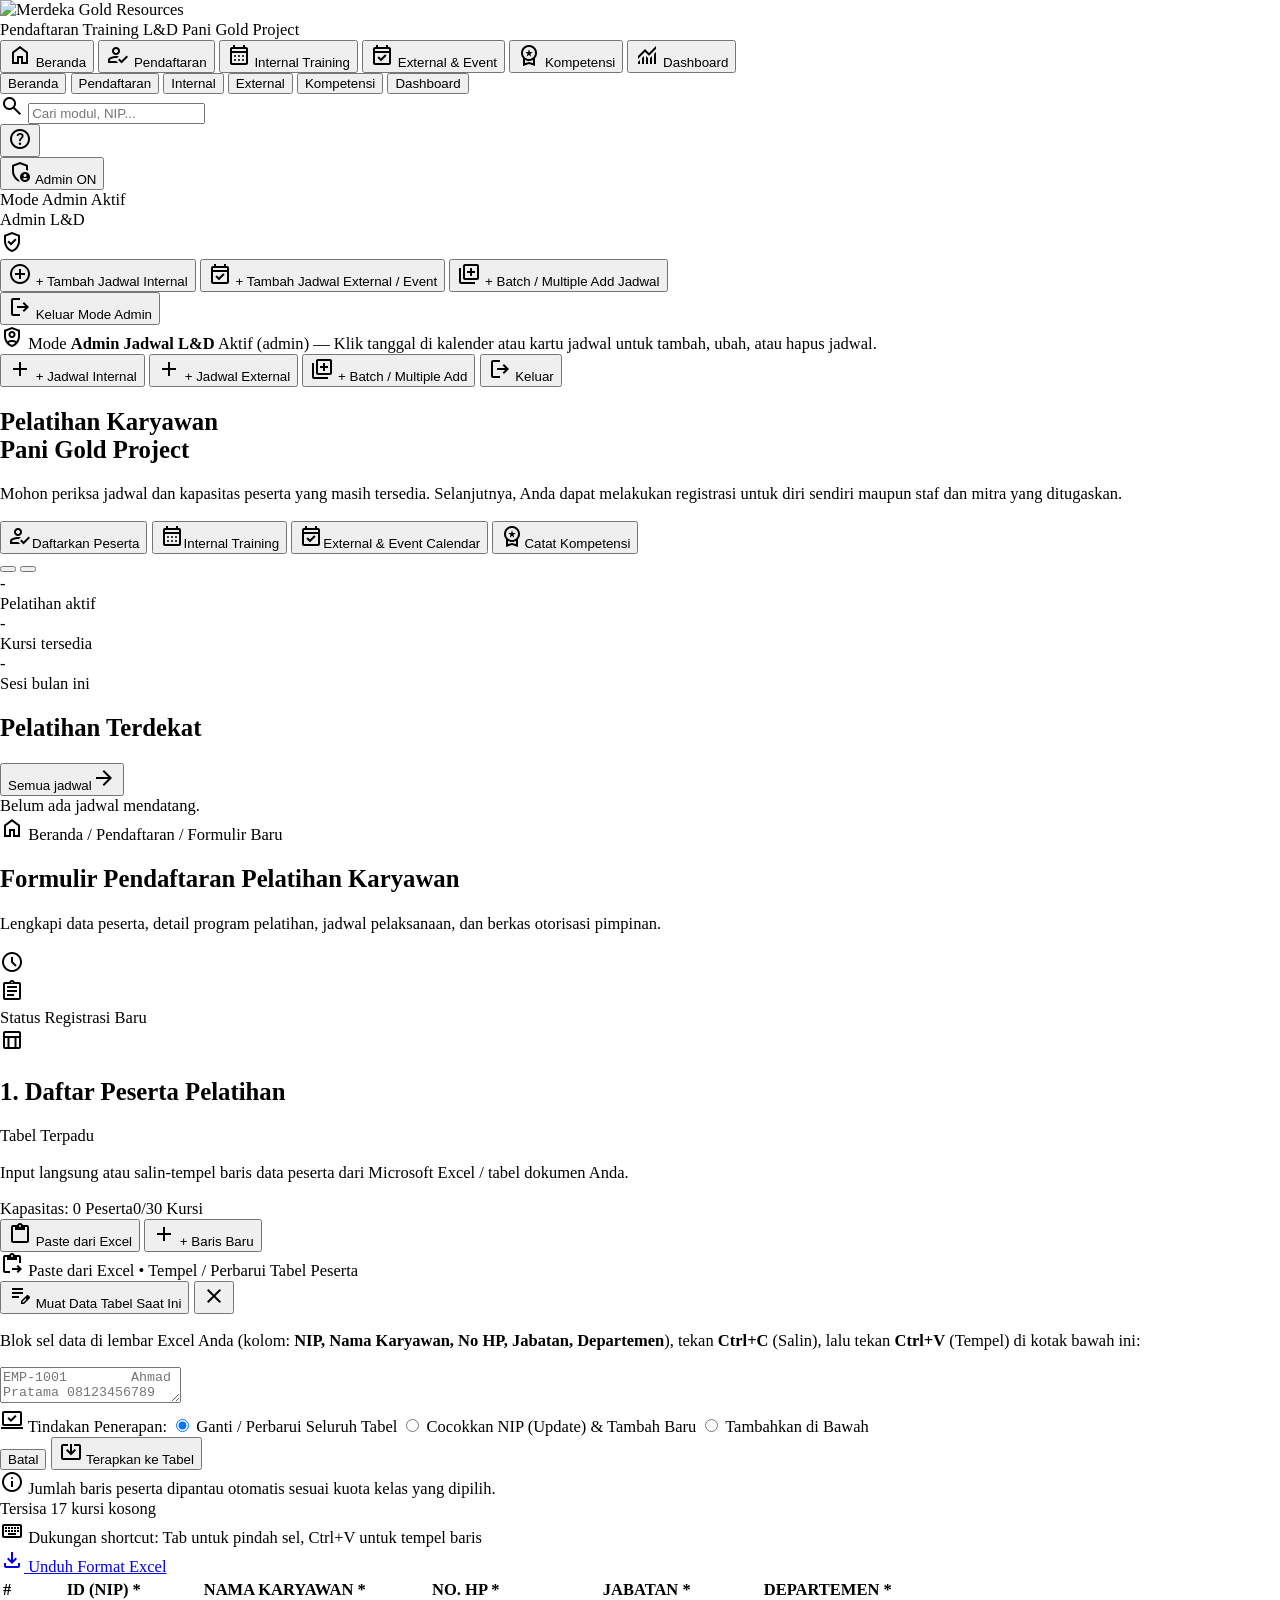
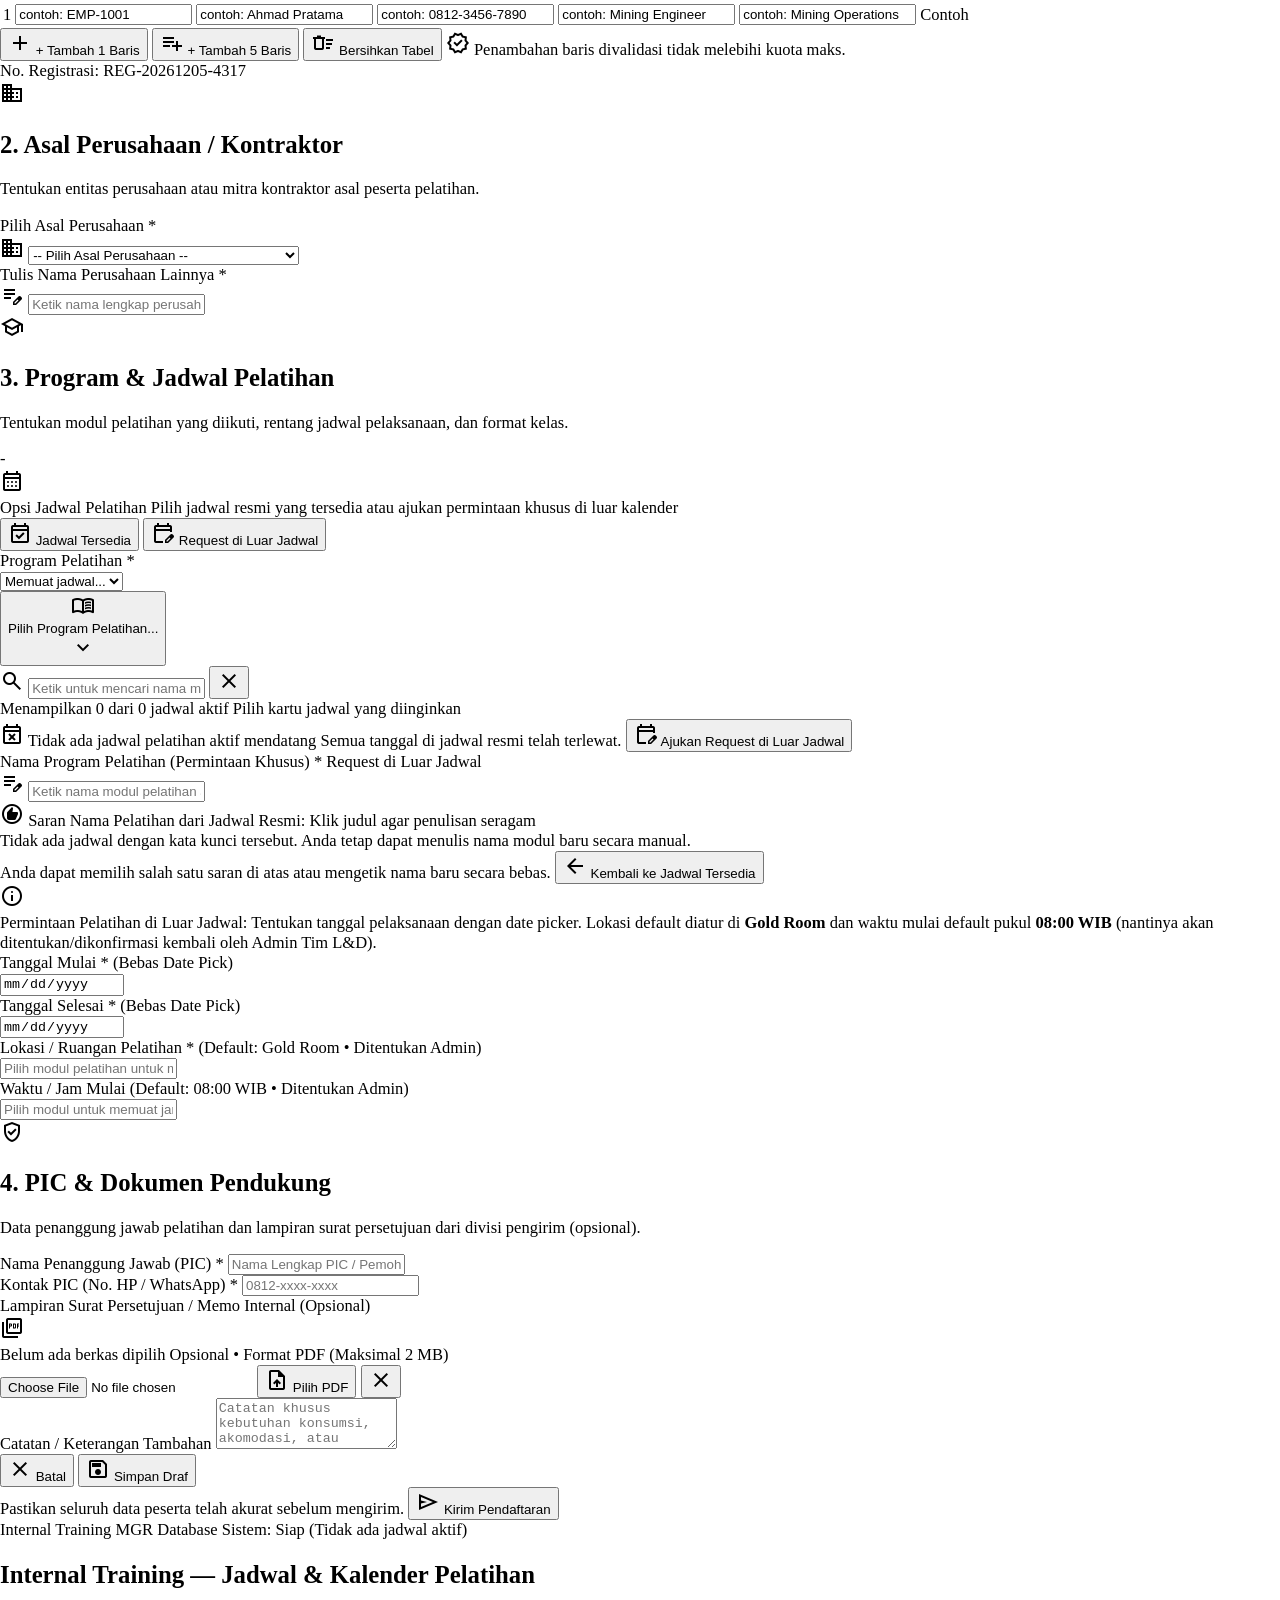
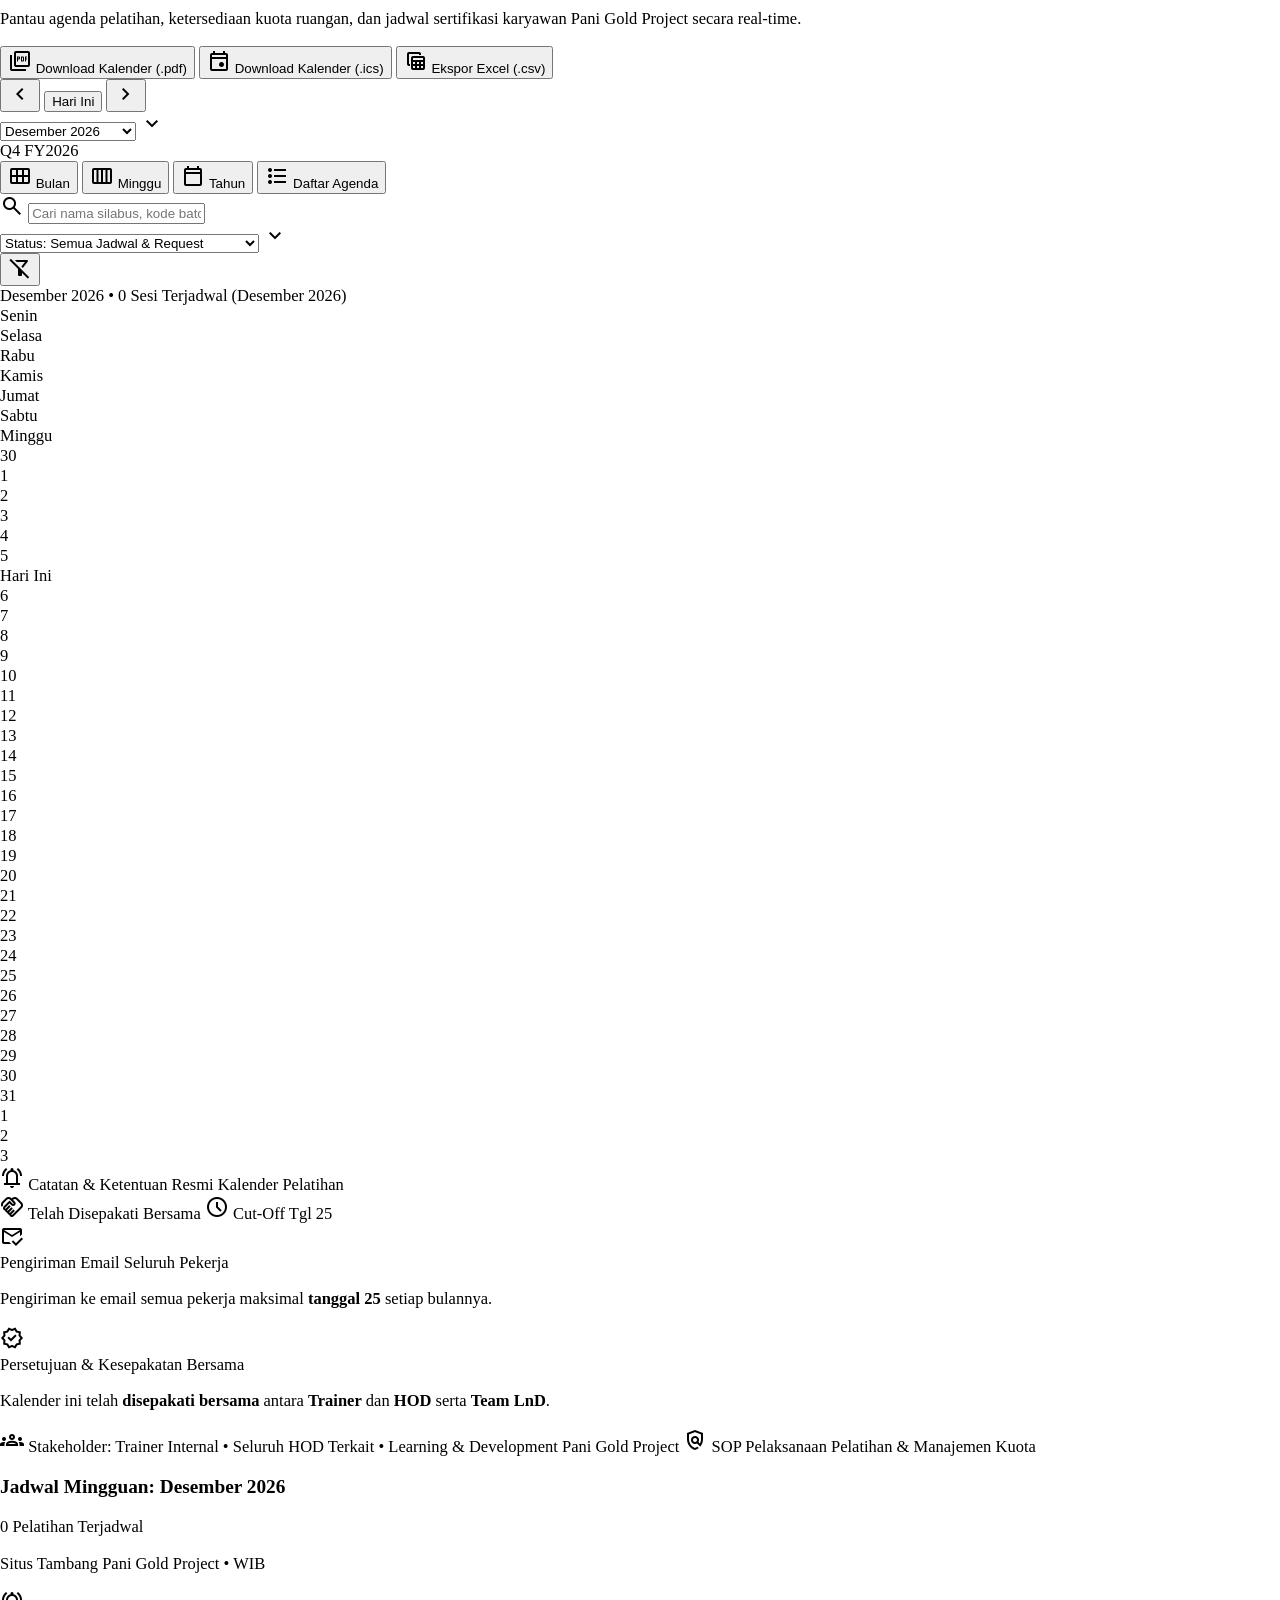
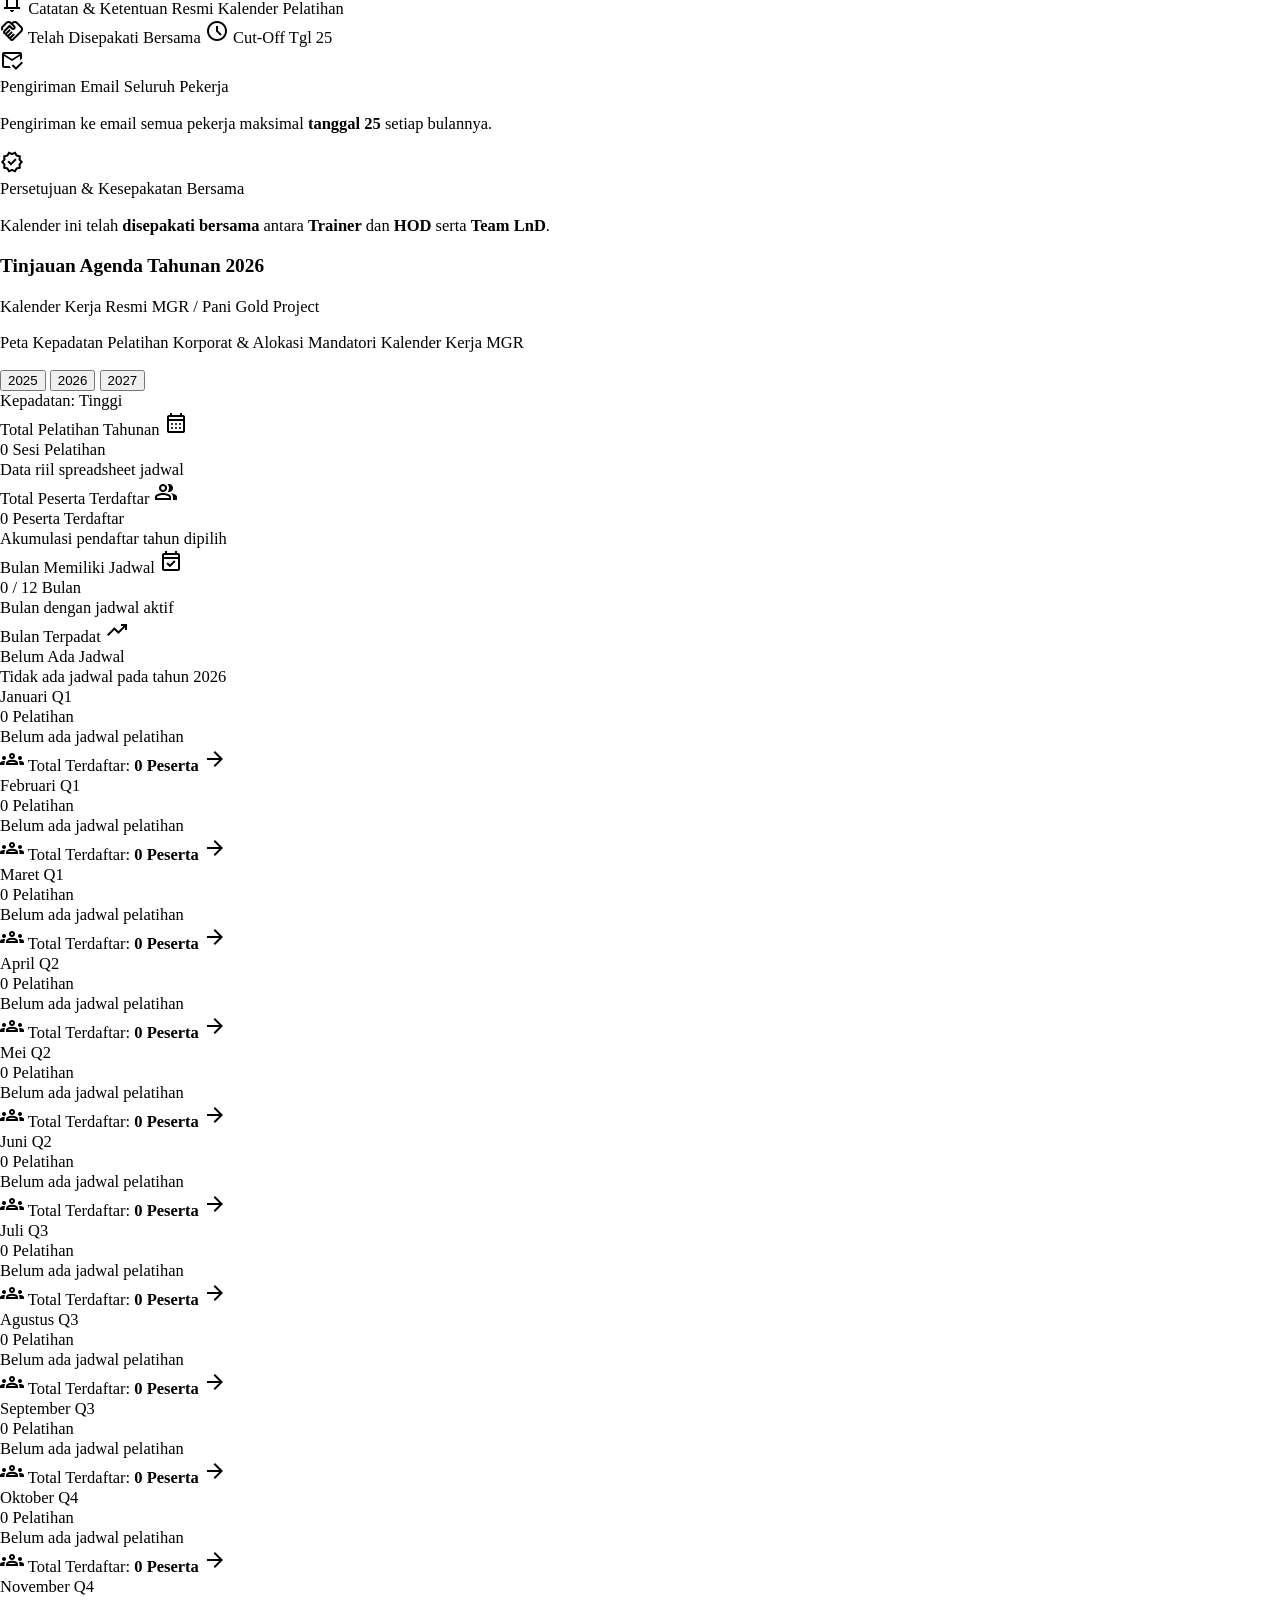
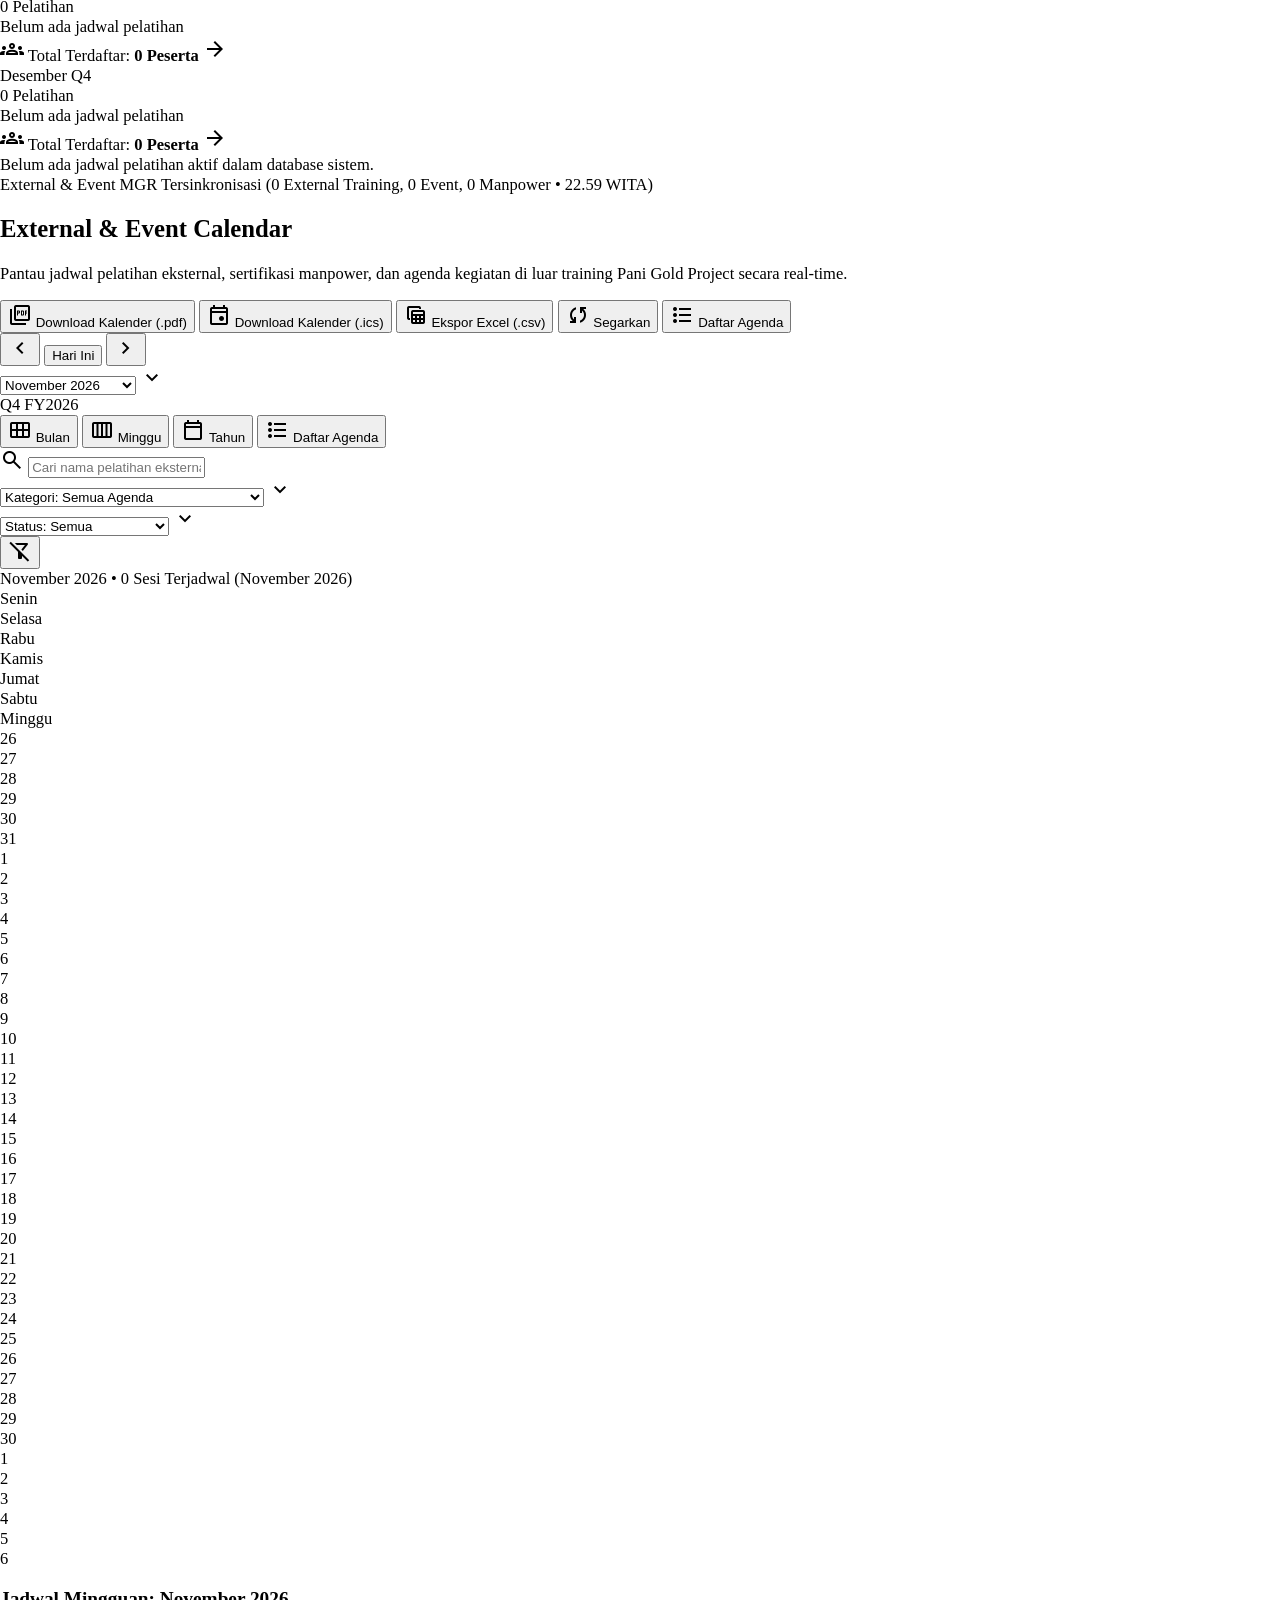
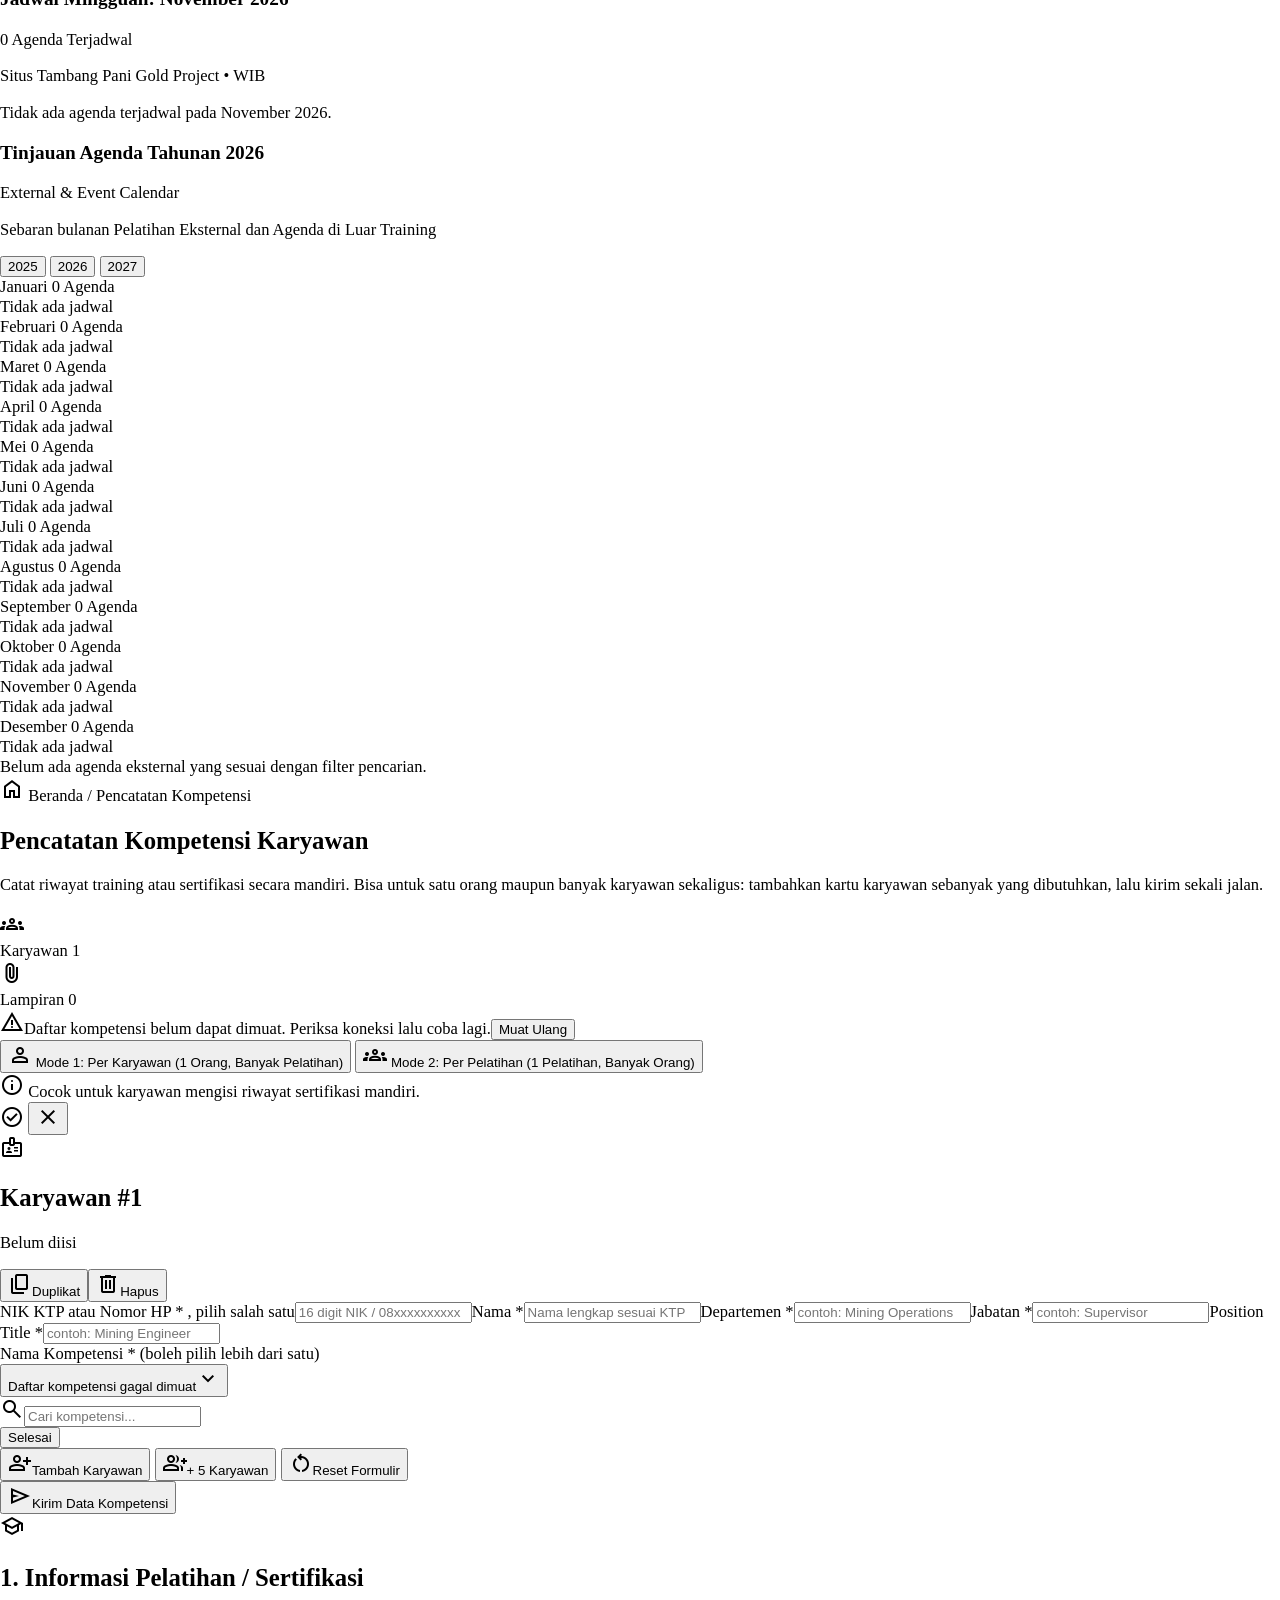
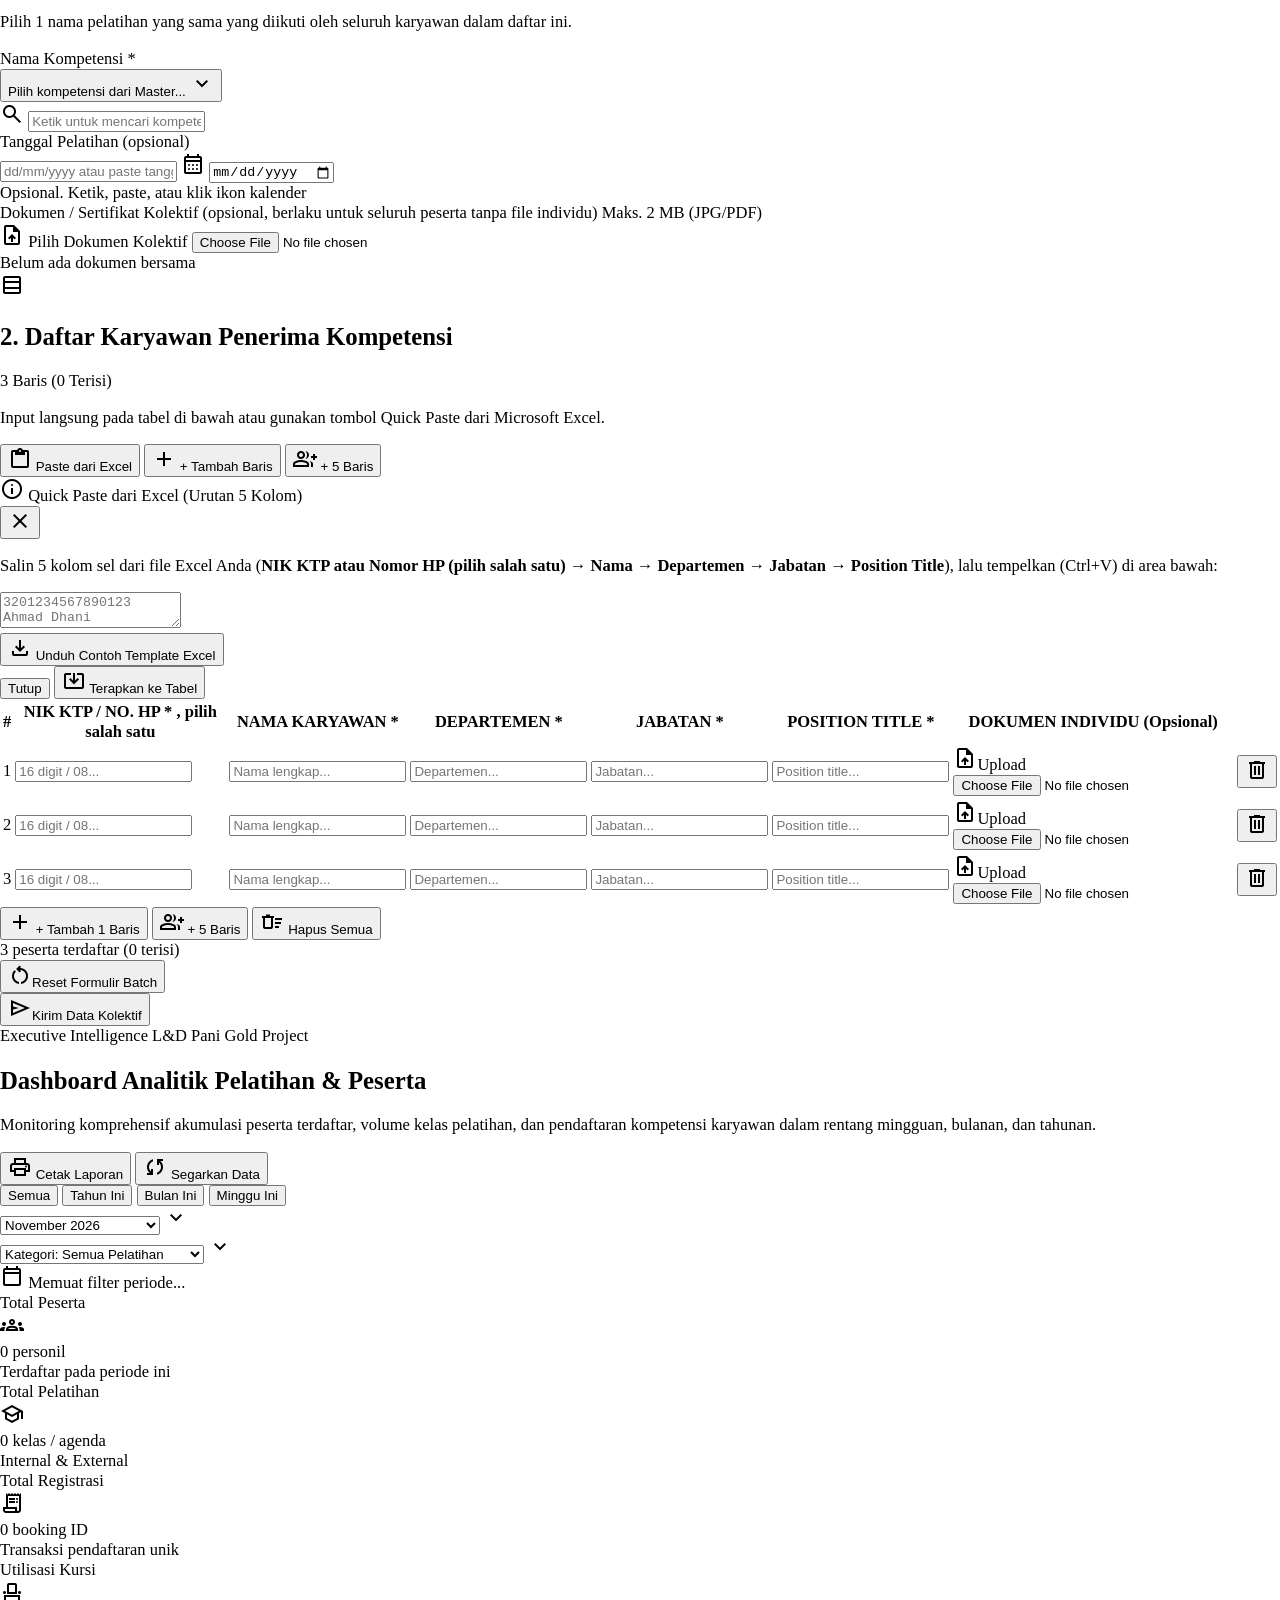
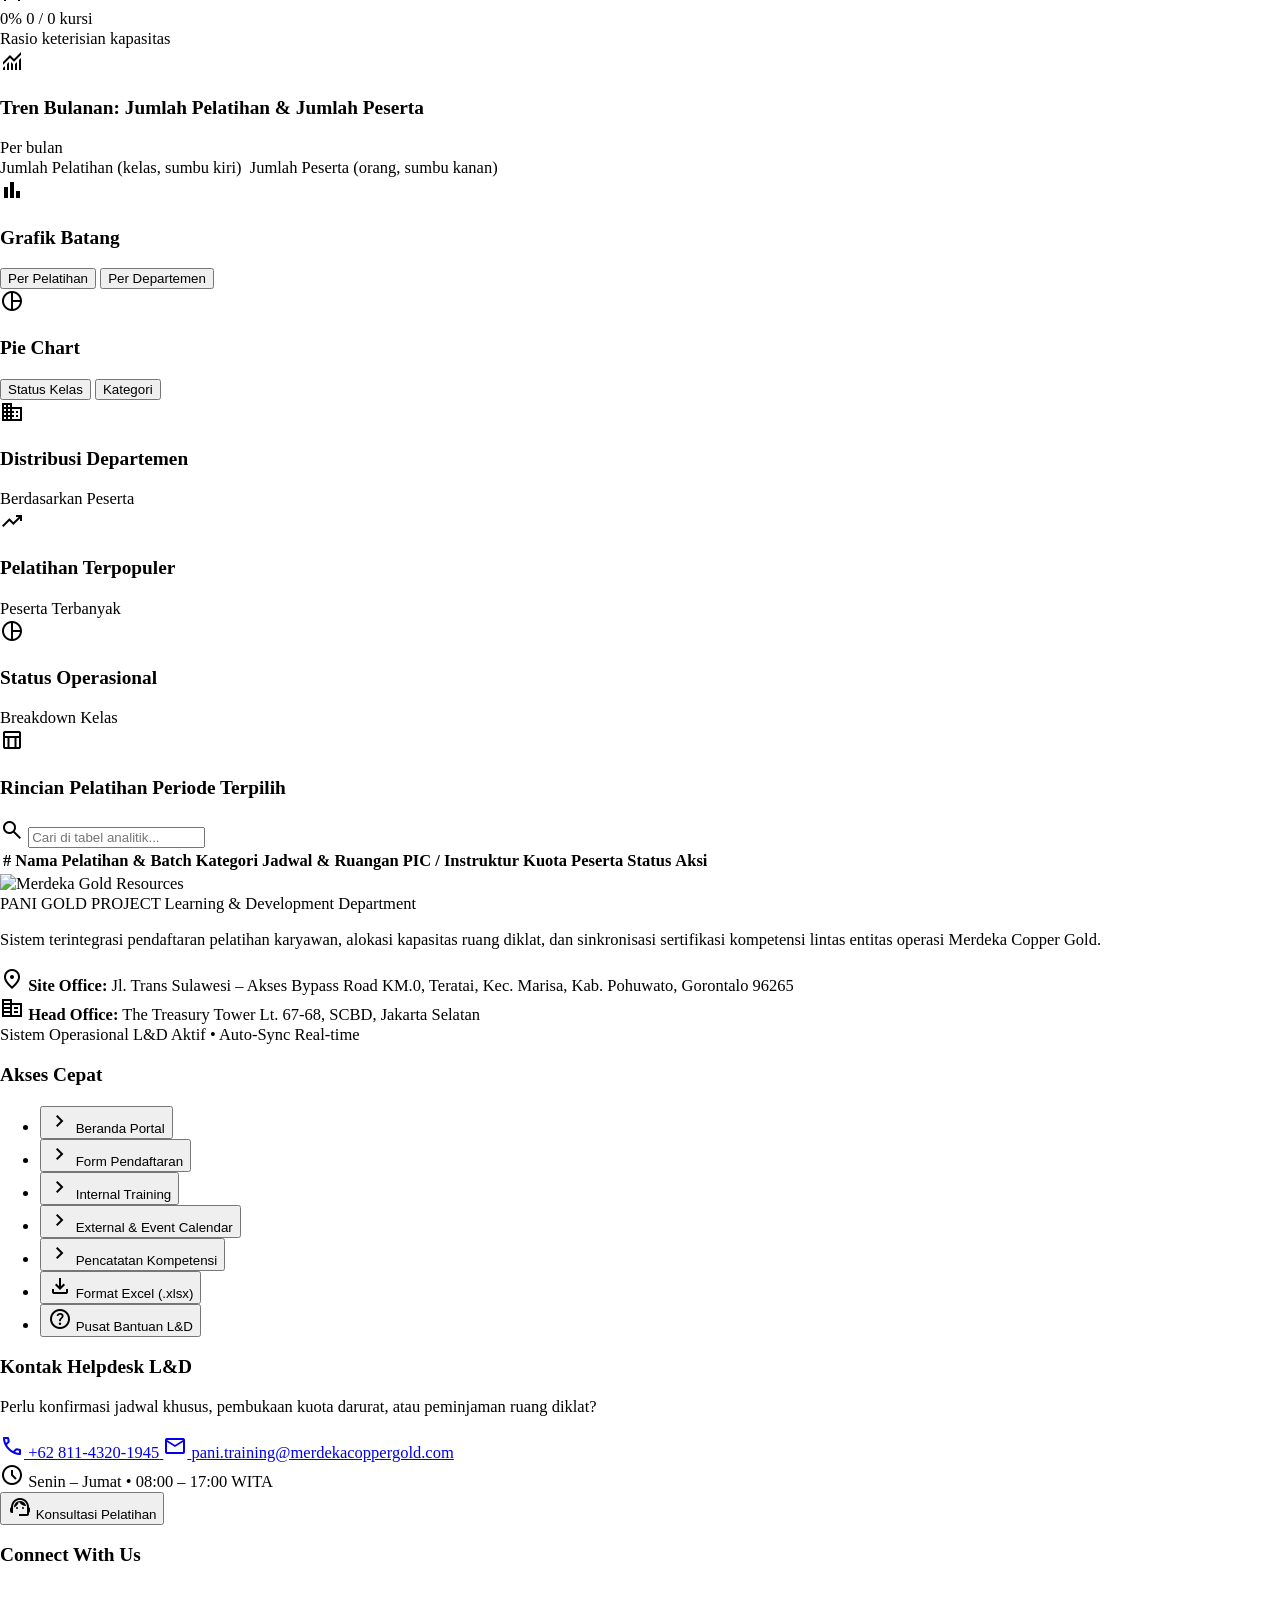
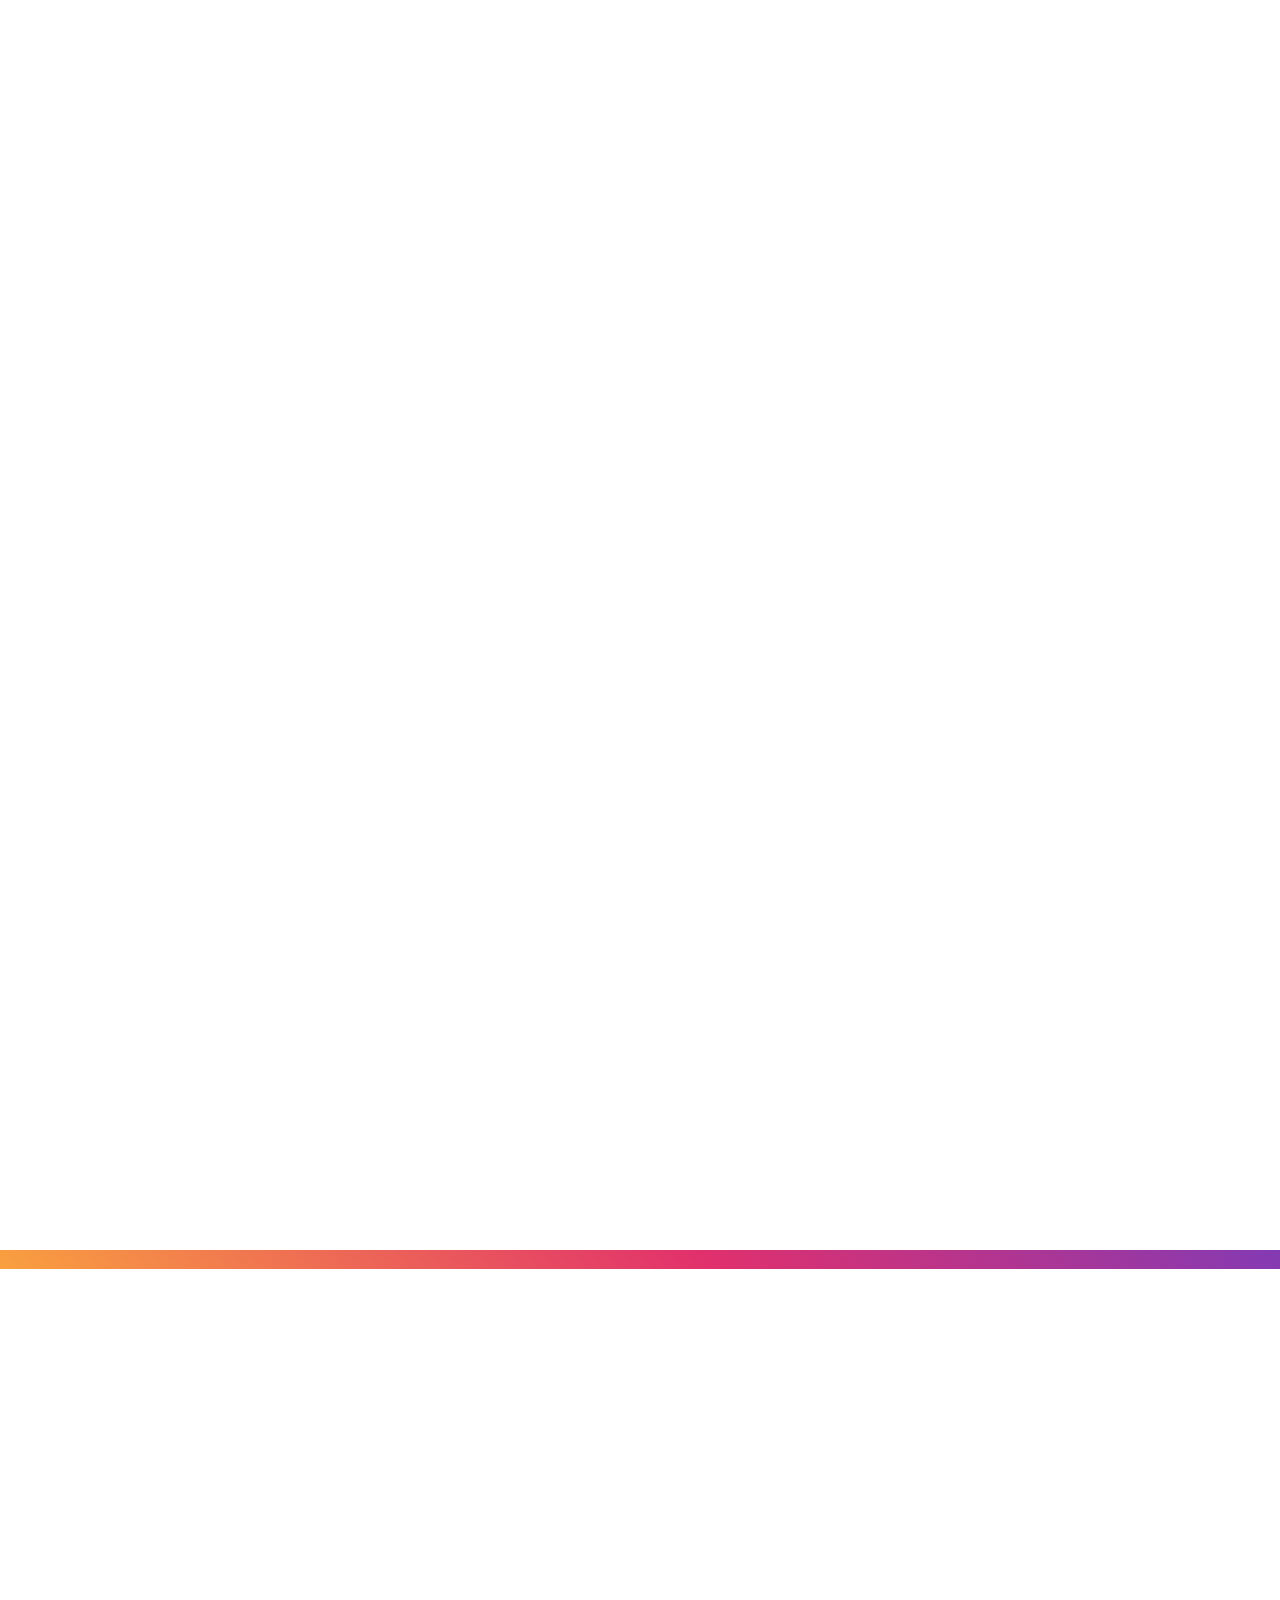
==== commit 7d897cd3: "Update index.html" ====
--- a/index.html
+++ b/index.html
@@ -2334,6 +2334,13 @@
               <span class="material-symbols-outlined absolute right-2.5 top-1/2 -translate-y-1/2 text-outline text-[16px] pointer-events-none">expand_more</span>
             </div>
 
+            <!-- Navigasi Minggu (aktif saat filter Minggu) -->
+            <div id="dash-week-nav" class="flex items-center gap-1" style="display:none">
+              <button type="button" onclick="shiftDashboardWeek(-1)" class="h-9 w-9 rounded-xl bg-surface-container-low hover:bg-surface-container border border-outline-variant/50 inline-flex items-center justify-center" title="Minggu sebelumnya"><span class="material-symbols-outlined text-[18px]">chevron_left</span></button>
+              <button type="button" onclick="shiftDashboardWeek(0)" class="h-9 px-3 rounded-xl bg-surface-container-low hover:bg-surface-container border border-outline-variant/50 text-xs font-semibold">Minggu Ini</button>
+              <button type="button" onclick="shiftDashboardWeek(1)" class="h-9 w-9 rounded-xl bg-surface-container-low hover:bg-surface-container border border-outline-variant/50 inline-flex items-center justify-center" title="Minggu berikutnya"><span class="material-symbols-outlined text-[18px]">chevron_right</span></button>
+            </div>
+
             <!-- Filter Kategori Pelatihan -->
             <div class="relative">
               <select id="dash-category-filter" onchange="renderAnalyticsDashboard()" class="h-9 pl-3 pr-8 rounded-xl bg-surface-container-low text-xs font-semibold text-on-surface border border-outline-variant/50 appearance-none focus:outline-none focus:ring-2 focus:ring-primary cursor-pointer">
@@ -12454,7 +12461,8 @@
   'use strict';
 
   var _dashPeriod = 'month'; // 'all', 'year', 'month', 'week'
-  var _selectedMonthKey = '2026-10'; // default Nov 2026 (0-indexed 10)
+  var _selectedMonthKey = new Date().getFullYear() + '-' + new Date().getMonth(); // default: bulan berjalan
+  var _weekOffset = 0; // 0 = minggu berjalan, -1 = minggu lalu, dst.
   var _lastFilteredList = [];
 
   window.setDashboardPeriodFilter = function (period) {
@@ -12468,6 +12476,14 @@
     });
     var mWrap = document.getElementById('dash-month-select-wrap');
     if (mWrap) mWrap.style.display = (period === 'month' || period === 'year') ? '' : 'none';
+    var wNav = document.getElementById('dash-week-nav');
+    if (wNav) wNav.style.display = (period === 'week') ? '' : 'none';
+    if (period === 'week') _weekOffset = 0;
+    window.renderAnalyticsDashboard();
+  };
+
+  window.shiftDashboardWeek = function (delta) {
+    _weekOffset = delta === 0 ? 0 : _weekOffset + delta;
     window.renderAnalyticsDashboard();
   };
 
@@ -12482,42 +12498,71 @@
     return isNaN(d.getTime()) ? null : d;
   }
 
-  function _isInPeriod(dateStr, period) {
-    if (period === 'all') return true;
-    var d = _parseDate(dateStr);
+  var MONTH_FULL = ['Januari', 'Februari', 'Maret', 'April', 'Mei', 'Juni', 'Juli', 'Agustus', 'September', 'Oktober', 'November', 'Desember'];
+
+  function _dayStart(d) { return new Date(d.getFullYear(), d.getMonth(), d.getDate()); }
+
+  /* Rentang tanggal aktif [awal, akhir] sesuai filter; null = semua data. Senin = awal minggu. */
+  function _periodRange() {
+    if (_dashPeriod === 'all') return null;
+    var parts = String(_selectedMonthKey).split('-');
+    var y = parseInt(parts[0], 10) || new Date().getFullYear();
+    if (_dashPeriod === 'year' || parts[1] === 'all') return [new Date(y, 0, 1), new Date(y, 11, 31)];
+    if (_dashPeriod === 'month') {
+      var m = parseInt(parts[1], 10);
+      return [new Date(y, m, 1), new Date(y, m + 1, 0)];
+    }
+    var now = new Date(), dow = now.getDay() || 7;
+    var mon = new Date(now.getFullYear(), now.getMonth(), now.getDate() - dow + 1 + _weekOffset * 7);
+    return [mon, new Date(mon.getFullYear(), mon.getMonth(), mon.getDate() + 6)];
+  }
+
+  function _itemDates(s) {
+    var a = _ymd(s.start);
+    if (!a) return null;
+    var b = _ymd(s.end) || a;
+    var d1 = new Date(a.year, a.month - 1, a.day), d2 = new Date(b.year, b.month - 1, b.day);
+    if (d2 < d1) d2 = d1;
+    return [d1, d2];
+  }
+
+  /* Kelas masuk periode bila rentang pelaksanaannya beririsan dengan periode (bukan hanya tanggal mulai) */
+  function _inPeriod(s) {
+    var r = _periodRange();
+    if (!r) return true;
+    var d = _itemDates(s);
     if (!d) return false;
-
-    var now = new Date();
-    var curYear = now.getFullYear();
-    var curMonth = now.getMonth();
-
-    if (period === 'year') {
-      if (_selectedMonthKey && _selectedMonthKey.endsWith('-all')) {
-        var y = parseInt(_selectedMonthKey.split('-')[0], 10);
-        return d.getFullYear() === y;
-      }
-      return d.getFullYear() === curYear;
-    }
-
-    if (period === 'month') {
-      if (_selectedMonthKey && !_selectedMonthKey.endsWith('-all')) {
-        var parts = _selectedMonthKey.split('-');
-        var targetYear = parseInt(parts[0], 10);
-        var targetMonth = parseInt(parts[1], 10);
-        return d.getFullYear() === targetYear && d.getMonth() === targetMonth;
-      }
-      return d.getFullYear() === curYear && d.getMonth() === curMonth;
-    }
-
-    if (period === 'week') {
-      // 7 hari terakhir / minggu berjalan
-      var dayOfWeek = now.getDay() || 7;
-      var startOfWeek = new Date(now.getFullYear(), now.getMonth(), now.getDate() - dayOfWeek + 1);
-      var endOfWeek = new Date(now.getFullYear(), now.getMonth(), now.getDate() + (7 - dayOfWeek), 23, 59, 59);
-      return d >= startOfWeek && d <= endOfWeek;
-    }
-
-    return true;
+    return d[0] <= r[1] && d[1] >= r[0];
+  }
+
+  function _fmtDay(d) { return d.getDate() + ' ' + MONTH_FULL[d.getMonth()].slice(0, 3) + ' ' + d.getFullYear(); }
+
+  function _periodLabel() {
+    var r = _periodRange();
+    if (!r) return 'Semua Riwayat Data';
+    if (_dashPeriod === 'week') return 'Minggu ' + _fmtDay(r[0]) + ' – ' + _fmtDay(r[1]) + (_weekOffset === 0 ? ' (minggu ini)' : '');
+    if (_dashPeriod === 'month' && String(_selectedMonthKey).indexOf('-all') === -1) return MONTH_FULL[r[0].getMonth()] + ' ' + r[0].getFullYear();
+    return 'Tahun ' + r[0].getFullYear();
+  }
+
+  /* Isi ulang pilihan bulan/tahun dari tahun-tahun yang ada di data (±1 tahun dari sekarang) */
+  function _buildMonthOptions(list) {
+    var sel = document.getElementById('dash-month-picker');
+    if (!sel) return;
+    var cy = new Date().getFullYear(), years = {};
+    years[cy - 1] = years[cy] = years[cy + 1] = true;
+    (list || []).forEach(function (s) { var a = _ymd(s.start); if (a) years[a.year] = true; });
+    var ys = Object.keys(years).map(Number).sort(function (a, b) { return b - a; });
+    var sig = ys.join(',') + '|' + _selectedMonthKey;
+    if (sel.getAttribute('data-sig') === sig) return;
+    var html = '';
+    ys.forEach(function (y) {
+      html += '<option value="' + y + '-all">Sepanjang Tahun ' + y + '</option>';
+      MONTH_FULL.forEach(function (n, i) { html += '<option value="' + y + '-' + i + '">' + n + ' ' + y + '</option>'; });
+    });
+    sel.innerHTML = html;
+    sel.value = _selectedMonthKey;
+    sel.setAttribute('data-sig', sig);
   }
 
   window.renderAnalyticsDashboard = function () {
@@ -12567,10 +12612,10 @@
     }
 
     // Filter per periode
-    var filtered = allSchedules.filter(function (s) {
-      var hasValidStart = _isInPeriod(s.start, _dashPeriod);
-      var hasValidEnd = _isInPeriod(s.end, _dashPeriod);
-      return hasValidStart || hasValidEnd || (_dashPeriod === 'all');
+    _buildMonthOptions(allSchedules);
+    var filtered = allSchedules.filter(_inPeriod).sort(function (a, b) {
+      var da = _itemDates(a), db = _itemDates(b);
+      return (da ? da[0].getTime() : 9e15) - (db ? db[0].getTime() : 9e15);
     });
 
     _lastFilteredList = filtered;
@@ -12639,16 +12684,7 @@
     _setTxt('dash-kpi-utilisasi-detail', totalPeserta + ' / ' + totalKuota + ' kursi');
 
     // Update Label Periode
-    var pLabel = 'Semua Riwayat Data';
-    if (_dashPeriod === 'year') pLabel = 'Tahun ' + (_selectedMonthKey.split('-')[0] || '2026');
-    else if (_dashPeriod === 'month') {
-      var mNames = ['Januari', 'Februari', 'Maret', 'April', 'Mei', 'Juni', 'Juli', 'Agustus', 'September', 'Oktober', 'November', 'Desember'];
-      var parts = _selectedMonthKey.split('-');
-      var mIdx = parseInt(parts[1], 10);
-      pLabel = (mNames[mIdx] || 'Bulan') + ' ' + (parts[0] || '2026');
-    } else if (_dashPeriod === 'week') {
-      pLabel = 'Minggu Berjalan (7 Hari)';
-    }
+    var pLabel = _periodLabel();
     _setTxt('dash-period-display-label', pLabel + ' (' + totalPelatihan + ' kelas)');
 
     // Render Breakdown Departemen
@@ -12714,28 +12750,65 @@
     _renderPieChart();
   }
 
-  /* Tren bulanan: batang = jumlah pelatihan (sumbu kiri), garis = jumlah peserta (sumbu kanan) */
+  /* Tren: batang = jumlah pelatihan (sumbu kiri), garis = jumlah peserta (sumbu kanan).
+     Sumbu X mengikuti filter: Minggu = 7 hari, Bulan = tanggal 1..akhir bulan, Tahun = 12 bulan, Semua = per bulan/tahun. */
+  function _timeBuckets() {
+    var r = _periodRange(), list = _chartCache.filtered, buckets = [], i, d;
+    var DOW = ['Sen', 'Sel', 'Rab', 'Kam', 'Jum', 'Sab', 'Min'];
+    if (_dashPeriod === 'week') {
+      for (i = 0; i < 7; i++) { d = new Date(r[0].getFullYear(), r[0].getMonth(), r[0].getDate() + i); buckets.push({ label: DOW[i], sub: d.getDate(), from: d, to: d, title: DOW[i] + ', ' + _fmtDay(d) }); }
+      return { buckets: buckets, unit: 'hari', scope: 'Minggu ini' };
+    }
+    if (_dashPeriod === 'month' && String(_selectedMonthKey).indexOf('-all') === -1) {
+      var n = r[1].getDate();
+      for (i = 1; i <= n; i++) { d = new Date(r[0].getFullYear(), r[0].getMonth(), i); buckets.push({ label: String(i), sub: '', from: d, to: d, title: _fmtDay(d) }); }
+      return { buckets: buckets, unit: 'tanggal', scope: MONTH_FULL[r[0].getMonth()] + ' ' + r[0].getFullYear() };
+    }
+    var y0, m0, y1, m1;
+    if (r) { y0 = r[0].getFullYear(); m0 = 0; y1 = y0; m1 = 11; }
+    else {
+      var mn = null, mx = null;
+      list.forEach(function (s) { var dd = _itemDates(s); if (!dd) return; if (!mn || dd[0] < mn) mn = dd[0]; if (!mx || dd[0] > mx) mx = dd[0]; });
+      if (!mn) return { buckets: [], unit: 'bulan', scope: 'Semua data' };
+      y0 = mn.getFullYear(); m0 = mn.getMonth(); y1 = mx.getFullYear(); m1 = mx.getMonth();
+      if ((y1 - y0) * 12 + (m1 - m0) + 1 > 24) {
+        for (i = y0; i <= y1; i++) buckets.push({ label: String(i), sub: '', from: new Date(i, 0, 1), to: new Date(i, 11, 31), title: 'Tahun ' + i });
+        return { buckets: buckets, unit: 'tahun', scope: 'Semua data' };
+      }
+    }
+    var cy = y0, cm = m0;
+    while (cy < y1 || (cy === y1 && cm <= m1)) {
+      buckets.push({ label: MONTH_SHORT[cm], sub: r ? '' : String(cy).slice(2), from: new Date(cy, cm, 1), to: new Date(cy, cm + 1, 0), title: MONTH_FULL[cm] + ' ' + cy });
+      cm++; if (cm > 11) { cm = 0; cy++; }
+    }
+    return { buckets: buckets, unit: 'bulan', scope: r ? 'Tahun ' + y0 : 'Semua data' };
+  }
+
   function _renderTimeChart() {
     var box = document.getElementById('dash-chart-time');
     if (!box || !_chartCache) return;
-    var year = parseInt(String(_selectedMonthKey).split('-')[0], 10) || new Date().getFullYear();
-    var kelas = new Array(12).fill(0), orang = new Array(12).fill(0);
-    _chartCache.all.forEach(function (s) {
-      var d = _ymd(s.start);
-      if (!d || d.year !== year || d.month < 1 || d.month > 12) return;
-      kelas[d.month - 1]++;
-      orang[d.month - 1] += _activeCount(s);
+    var tb = _timeBuckets(), bk = tb.buckets, n = bk.length;
+    var kelas = new Array(n).fill(0), orang = new Array(n).fill(0);
+    _chartCache.filtered.forEach(function (s) {
+      var dd = _itemDates(s);
+      if (!dd) return;
+      var t = dd[0].getTime();            // satu kelas dihitung di bucket tanggal mulainya
+      var rng = _periodRange();
+      if (rng && t < rng[0].getTime()) t = rng[0].getTime();   // kelas yang mulai sebelum periode dihitung di awal periode
+      for (var i = 0; i < n; i++) {
+        if (t >= bk[i].from.getTime() && t <= bk[i].to.getTime()) { kelas[i]++; orang[i] += _activeCount(s); break; }
+      }
     });
     var totK = kelas.reduce(function (a, b) { return a + b; }, 0), totP = orang.reduce(function (a, b) { return a + b; }, 0);
     var sub = document.getElementById('dash-chart-time-sub');
-    if (sub) sub.textContent = 'Tahun ' + year + ' • total ' + totK + ' pelatihan, ' + totP + ' peserta';
-    if (!totK && !totP) { box.innerHTML = _empty('Belum ada pelatihan pada tahun ' + year + '.'); return; }
-
-    var W = 760, H = 300, L = 46, R = 46, T = 26, B = 38, pw = W - L - R, ph = H - T - B;
+    if (sub) sub.textContent = _periodLabel() + ' • per ' + tb.unit + ' • total ' + totK + ' pelatihan, ' + totP + ' peserta';
+    if (!totK && !totP) { box.innerHTML = _empty('Belum ada pelatihan pada periode ini.'); return; }
+
+    var W = 760, H = 300, L = 46, R = 46, T = 26, B = 44, pw = W - L - R, ph = H - T - B;
     var stepK = _niceStep(Math.max.apply(null, kelas)), maxK = stepK * 4;
     var stepP = _niceStep(Math.max.apply(null, orang)), maxP = stepP * 4;
-    var slot = pw / 12, bw = Math.min(34, slot * 0.55);
-    var svg = '<svg viewBox="0 0 ' + W + ' ' + H + '" class="w-full min-w-[560px] h-auto" role="img" aria-label="Grafik tren bulanan jumlah pelatihan dan peserta tahun ' + year + '">';
+    var slot = pw / n, bw = Math.min(34, slot * 0.6), dense = n > 16;
+    var svg = '<svg viewBox="0 0 ' + W + ' ' + H + '" class="w-full min-w-[560px] h-auto" role="img" aria-label="Grafik tren jumlah pelatihan dan peserta">';
     for (var t = 0; t <= 4; t++) {
       var y = T + ph - (ph * t / 4);
       svg += '<line x1="' + L + '" y1="' + y + '" x2="' + (W - R) + '" y2="' + y + '" stroke="#cbd5e1" stroke-width="1" ' + (t ? 'stroke-dasharray="3 3"' : '') + '/>';
@@ -12743,24 +12816,26 @@
       svg += '<text x="' + (W - R + 6) + '" y="' + (y + 3.5) + '" text-anchor="start" font-size="10" fill="' + C_AMBER + '">' + (stepP * t) + '</text>';
     }
     var pts = [];
-    for (var i = 0; i < 12; i++) {
-      var cx = L + slot * i + slot / 2;
-      var hK = ph * kelas[i] / maxK, yK = T + ph - hK;
+    for (var i = 0; i < n; i++) {
+      var cx = L + slot * i + slot / 2, hK = ph * kelas[i] / maxK, yK = T + ph - hK;
+      var tip = bk[i].title + ': ' + kelas[i] + ' pelatihan, ' + orang[i] + ' peserta';
       if (kelas[i]) {
-        svg += '<rect x="' + (cx - bw / 2) + '" y="' + yK + '" width="' + bw + '" height="' + hK + '" rx="3" fill="' + C_PRIMARY + '" opacity="0.88"><title>' + MONTH_SHORT[i] + ' ' + year + ': ' + kelas[i] + ' pelatihan, ' + orang[i] + ' peserta</title></rect>';
-        svg += '<text x="' + cx + '" y="' + (yK - 4) + '" text-anchor="middle" font-size="10" font-weight="700" fill="' + C_PRIMARY + '">' + kelas[i] + '</text>';
+        svg += '<rect x="' + (cx - bw / 2) + '" y="' + yK + '" width="' + bw + '" height="' + hK + '" rx="3" fill="' + C_PRIMARY + '" opacity="0.88"><title>' + _esc(tip) + '</title></rect>';
+        svg += '<text x="' + cx + '" y="' + (yK - 4) + '" text-anchor="middle" font-size="' + (dense ? 8 : 10) + '" font-weight="700" fill="' + C_PRIMARY + '">' + kelas[i] + '</text>';
       }
       var yP = T + ph - ph * orang[i] / maxP;
-      pts.push([cx, yP, orang[i]]);
-      svg += '<text x="' + cx + '" y="' + (H - B + 16) + '" text-anchor="middle" font-size="11" fill="#475569">' + MONTH_SHORT[i] + '</text>';
+      pts.push([cx, yP, orang[i], tip]);
+      if (!dense || i % 2 === 0 || n - i <= 1) {
+        svg += '<text x="' + cx + '" y="' + (H - B + 15) + '" text-anchor="middle" font-size="' + (dense ? 9 : 11) + '" fill="#475569">' + _esc(bk[i].label) + '</text>';
+        if (bk[i].sub !== '') svg += '<text x="' + cx + '" y="' + (H - B + 28) + '" text-anchor="middle" font-size="9" fill="#94a3b8">' + _esc(bk[i].sub) + '</text>';
+      }
     }
     svg += '<polyline fill="none" stroke="' + C_AMBER + '" stroke-width="2.4" stroke-linejoin="round" points="' + pts.map(function (p) { return p[0] + ',' + p[1]; }).join(' ') + '"/>';
-    pts.forEach(function (p, i) {
-      svg += '<circle cx="' + p[0] + '" cy="' + p[1] + '" r="4" fill="#fff" stroke="' + C_AMBER + '" stroke-width="2.2"><title>' + MONTH_SHORT[i] + ' ' + year + ': ' + p[2] + ' peserta</title></circle>';
-      if (p[2]) svg += '<text x="' + p[0] + '" y="' + (p[1] - 9) + '" text-anchor="middle" font-size="10" font-weight="700" fill="' + C_AMBER + '">' + p[2] + '</text>';
+    pts.forEach(function (p) {
+      svg += '<circle cx="' + p[0] + '" cy="' + p[1] + '" r="' + (dense ? 2.8 : 4) + '" fill="#fff" stroke="' + C_AMBER + '" stroke-width="2"><title>' + _esc(p[3]) + '</title></circle>';
+      if (p[2] && !dense) svg += '<text x="' + p[0] + '" y="' + (p[1] - 9) + '" text-anchor="middle" font-size="10" font-weight="700" fill="' + C_AMBER + '">' + p[2] + '</text>';
     });
-    svg += '</svg>';
-    box.innerHTML = svg;
+    box.innerHTML = svg + '</svg>';
   }
 
   /* Grafik batang horizontal: peserta vs kuota per pelatihan, atau peserta per departemen */
@@ -12961,7 +13036,7 @@
         '<td class="py-2.5 px-3 text-center text-on-surface-variant font-mono">' + (i + 1) + '</td>' +
         '<td class="py-2.5 px-3 font-semibold text-on-surface"><div class="truncate max-w-[260px]" title="' + it.agenda + '">' + it.agenda + '</div><div class="text-[10px] text-on-surface-variant">' + (it.batch || '-') + '</div></td>' +
         '<td class="py-2.5 px-3">' + catBadge + '</td>' +
-        '<td class="py-2.5 px-3 text-on-surface"><div class="font-medium">' + (it.start || 'TBA') + '</div><div class="text-[10px] text-on-surface-variant">' + it.room + '</div></td>' +
+        '<td class="py-2.5 px-3 text-on-surface"><div class="font-medium">' + (it.start || 'TBA') + (it.end && it.end !== it.start ? ' – ' + it.end : '') + '</div><div class="text-[10px] text-on-surface-variant">' + it.room + '</div></td>' +
         '<td class="py-2.5 px-3 text-on-surface-variant truncate max-w-[140px]">' + it.pic + '</td>' +
         '<td class="py-2.5 px-3 text-center font-bold">' + it.kuota + '</td>' +
         '<td class="py-2.5 px-3 text-center font-bold text-primary">' + (it.peserta ? it.peserta.length : 0) + '</td>' +
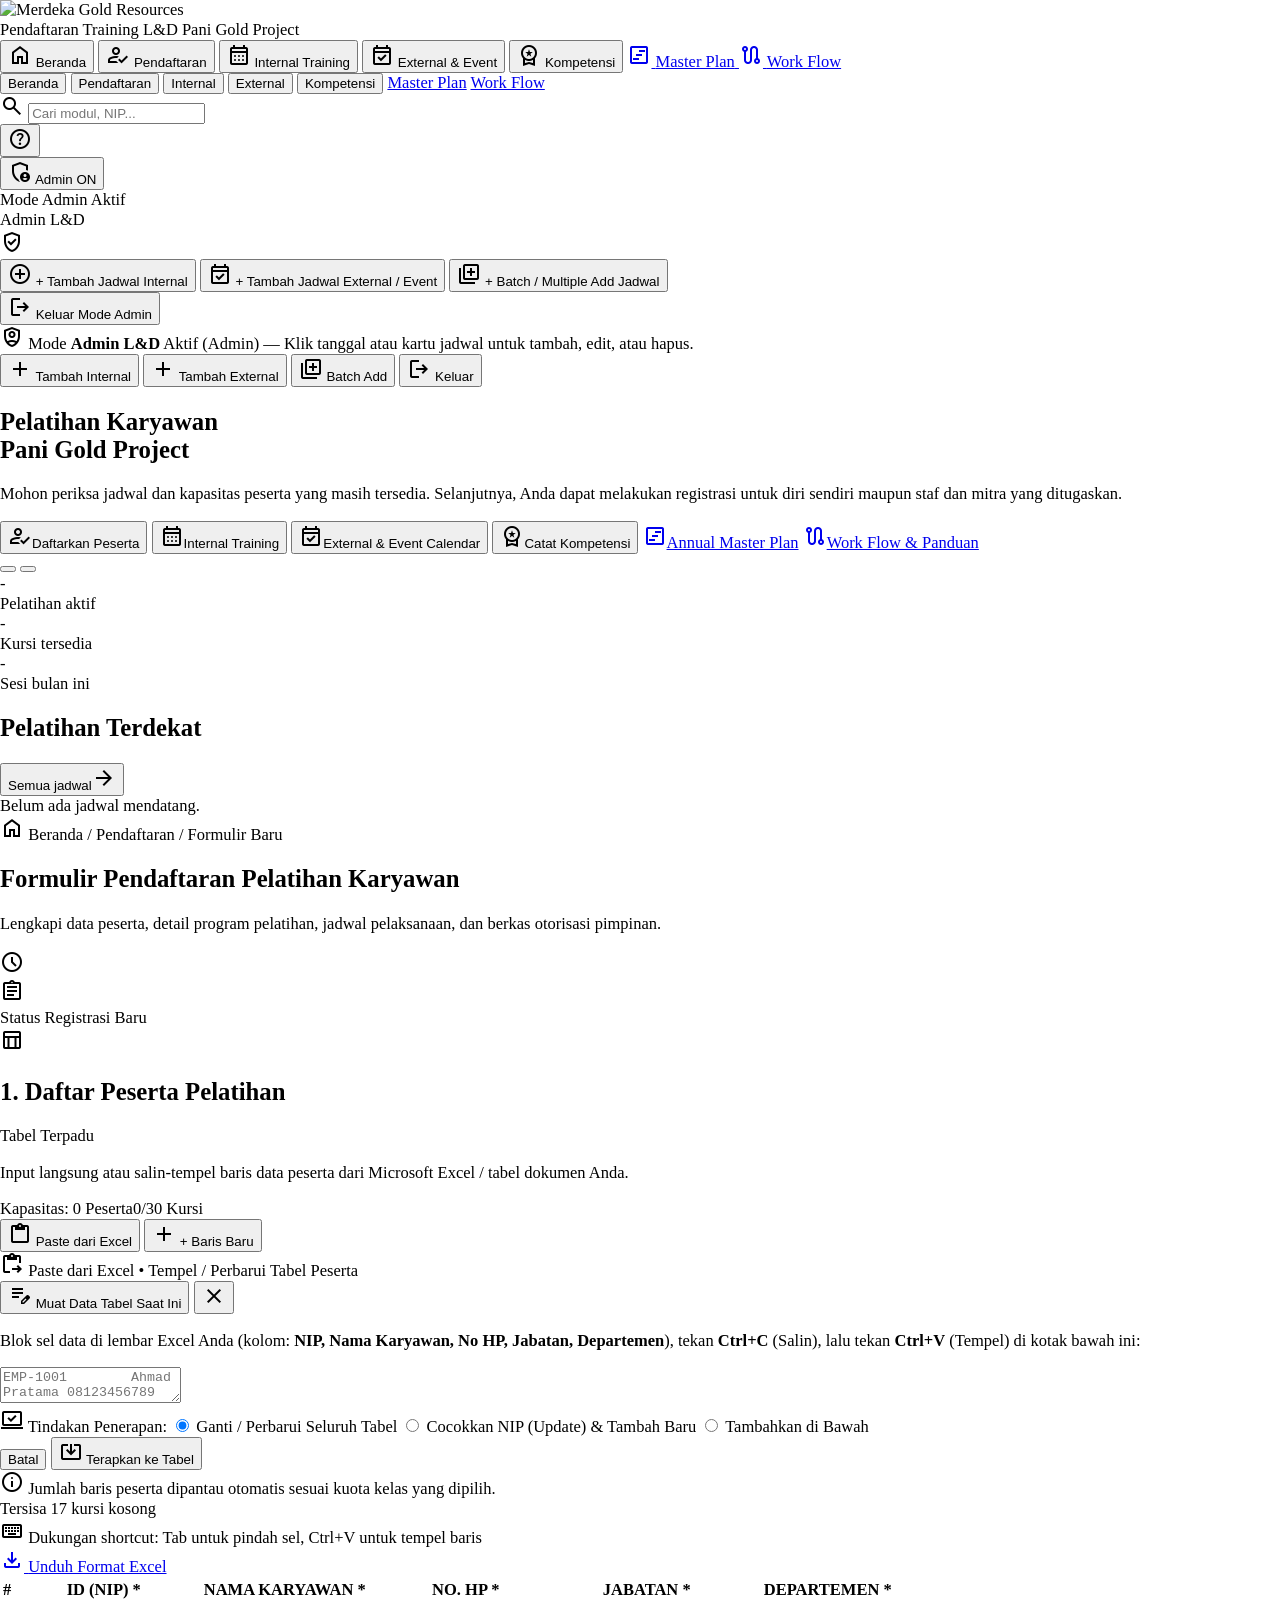
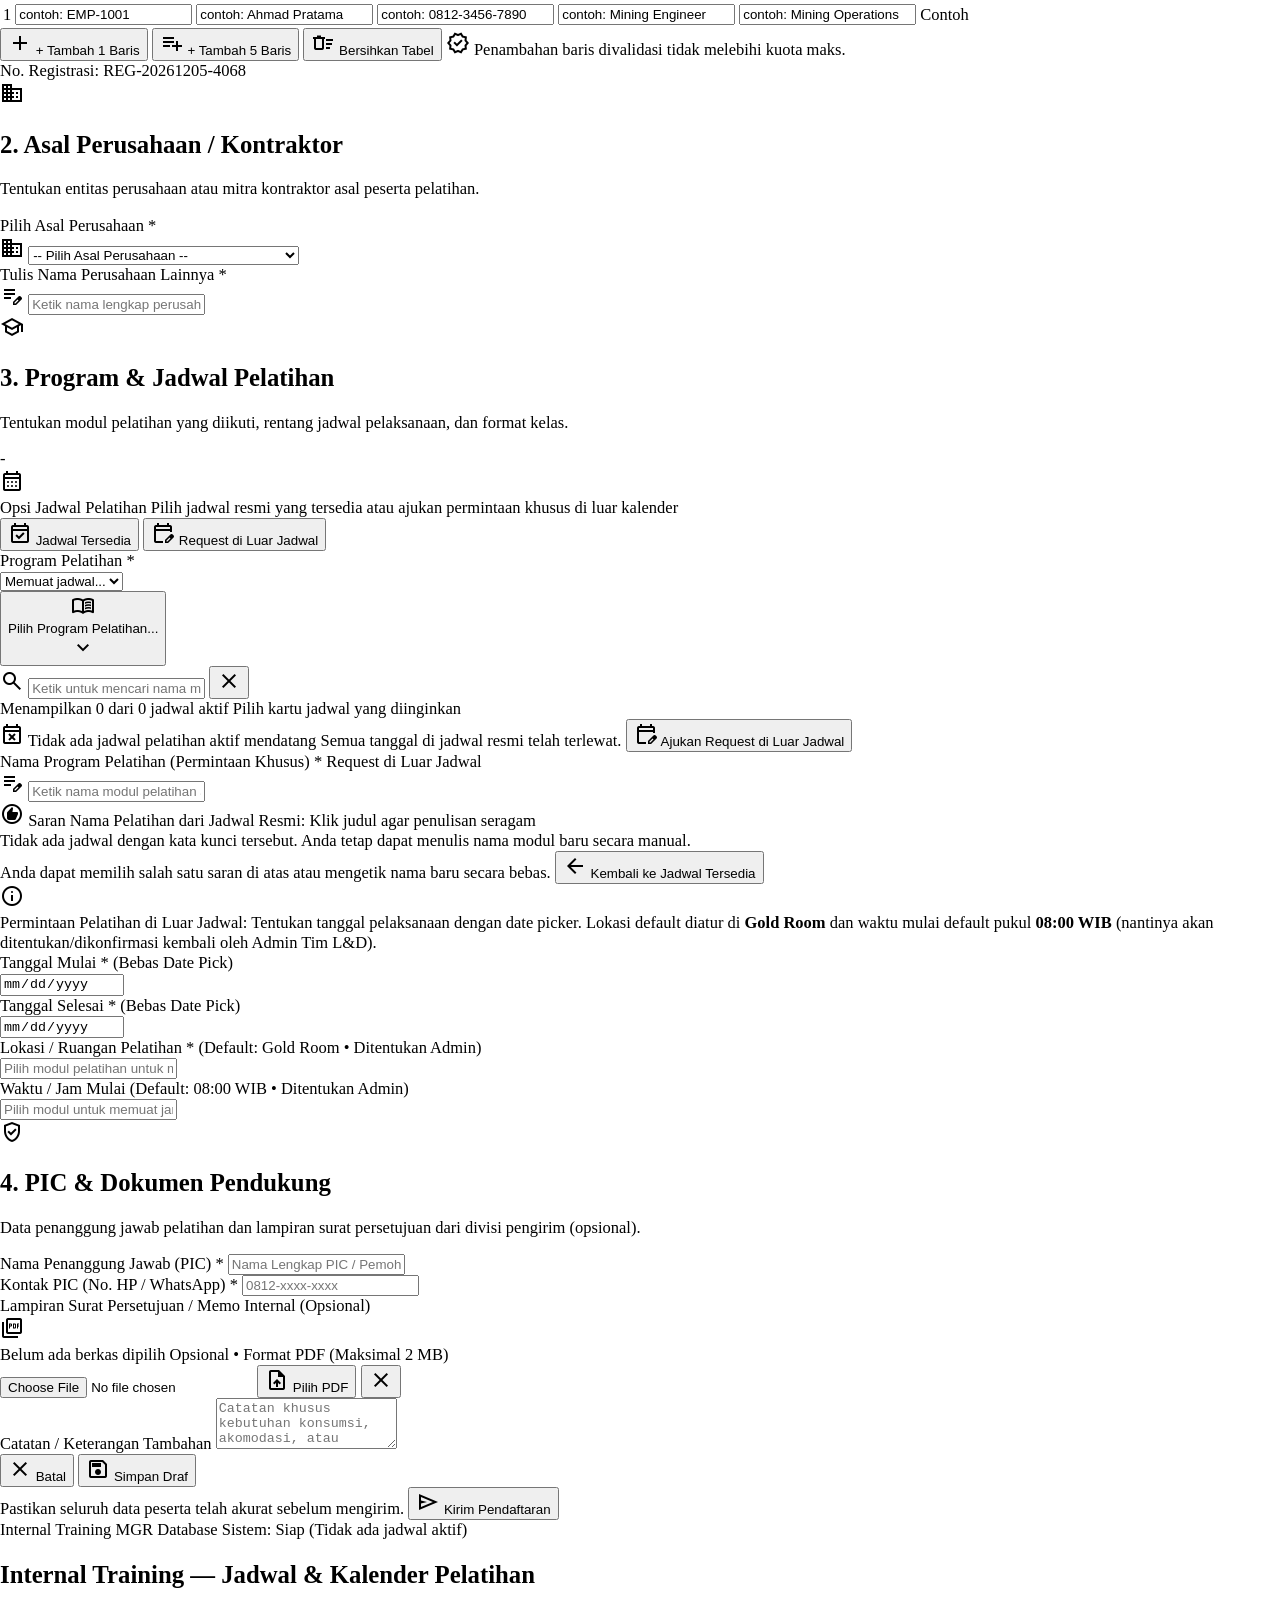
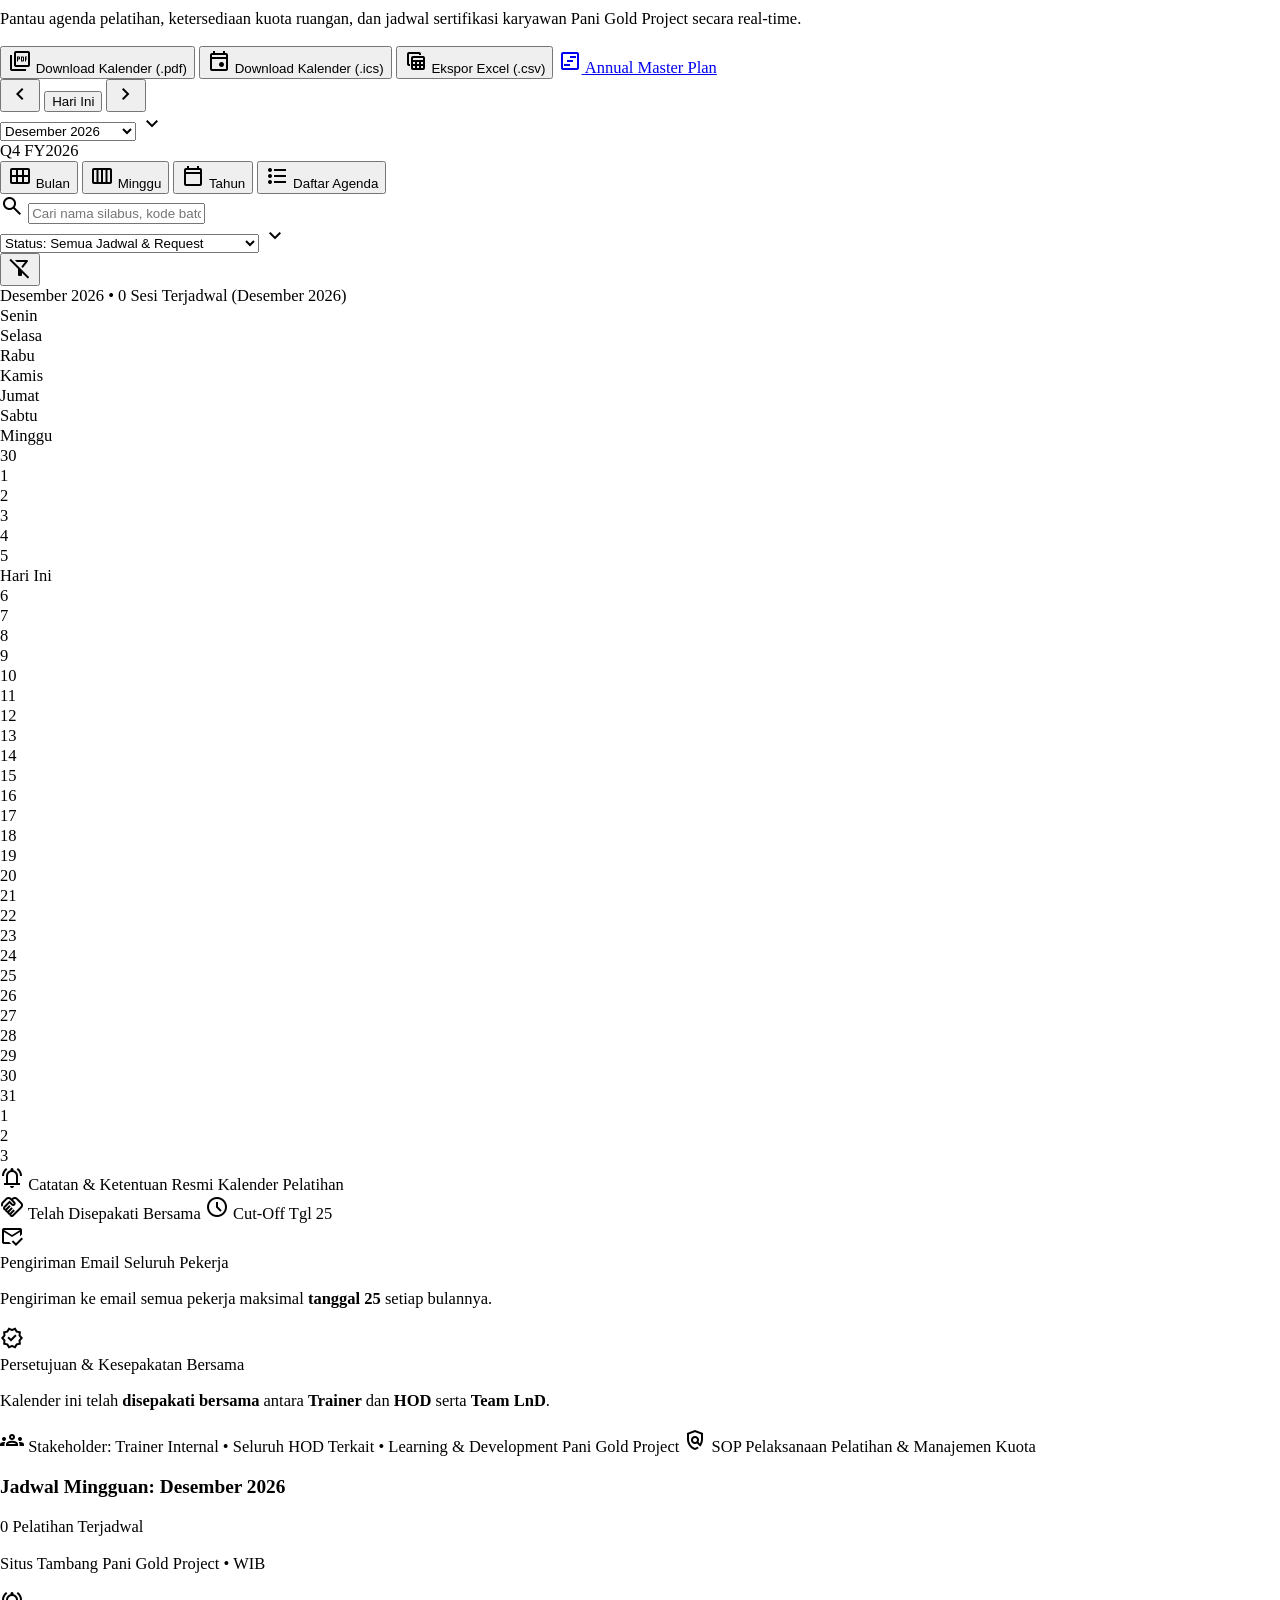
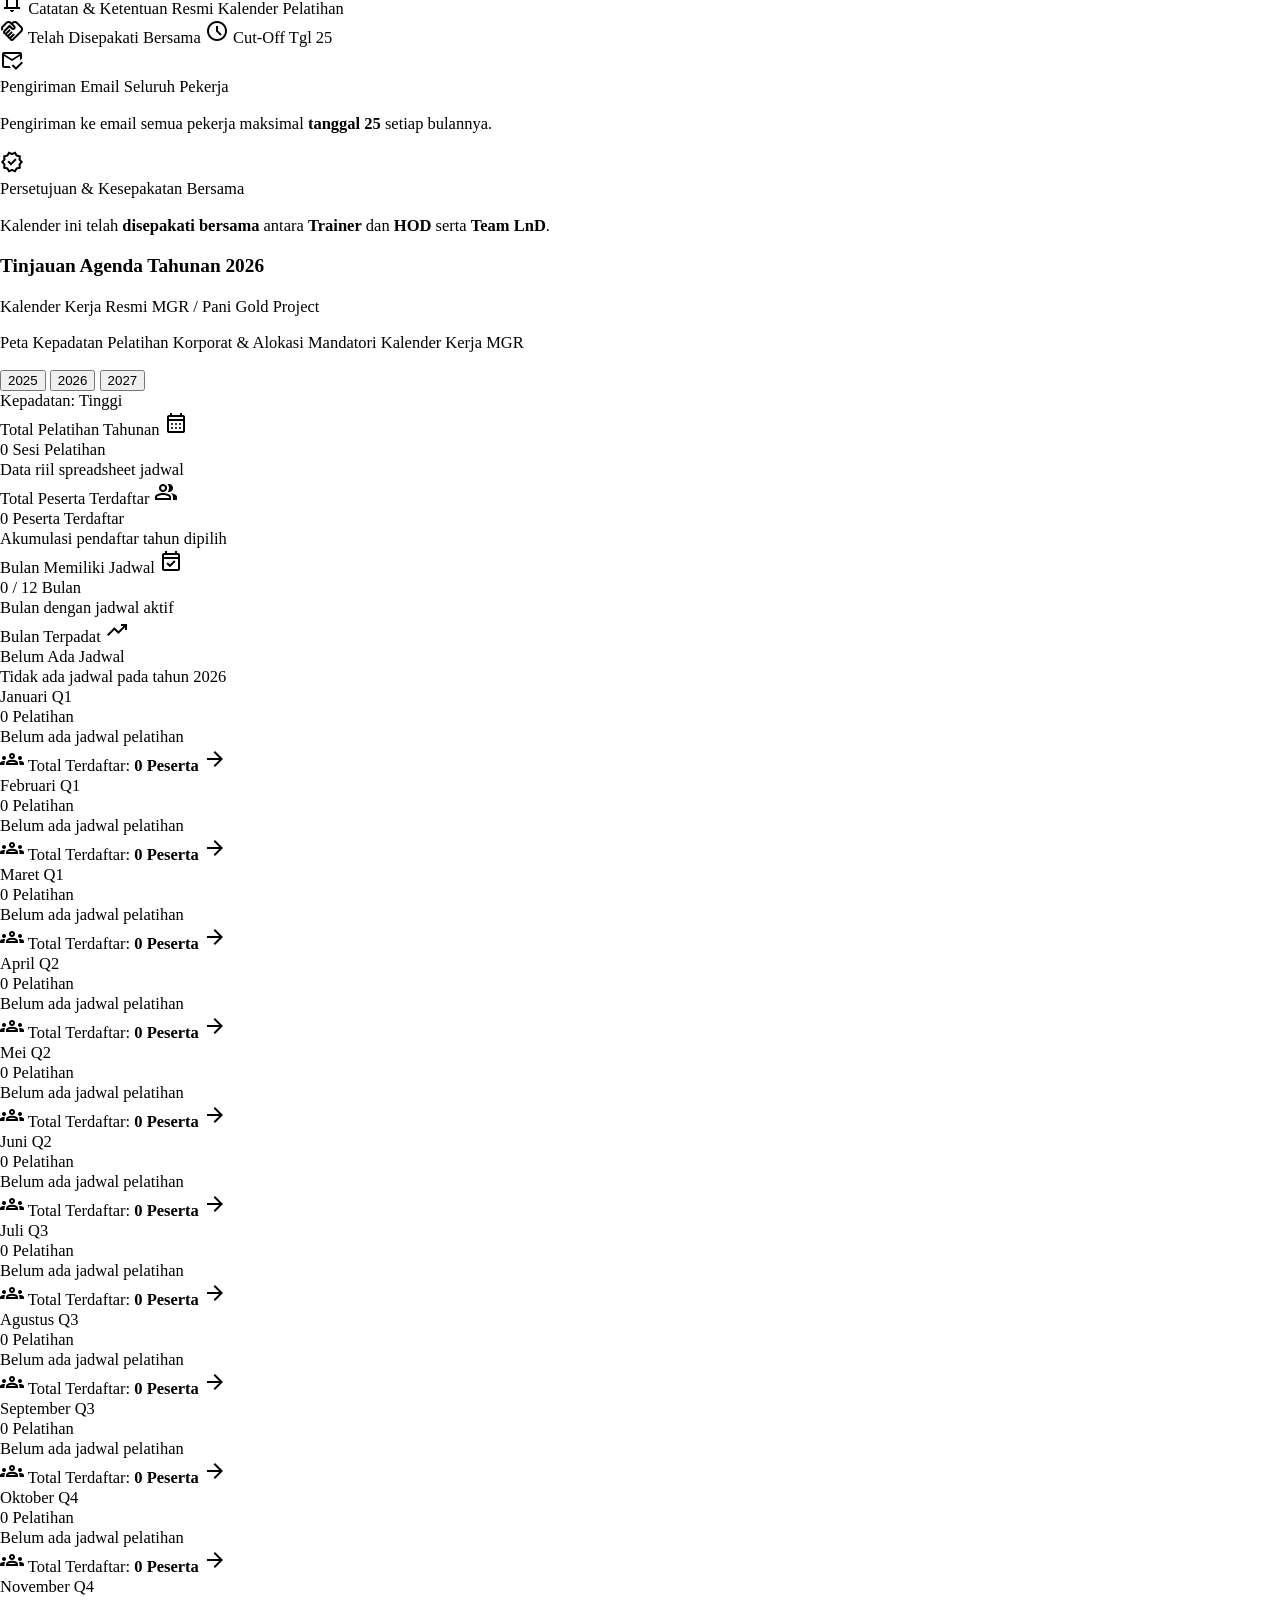
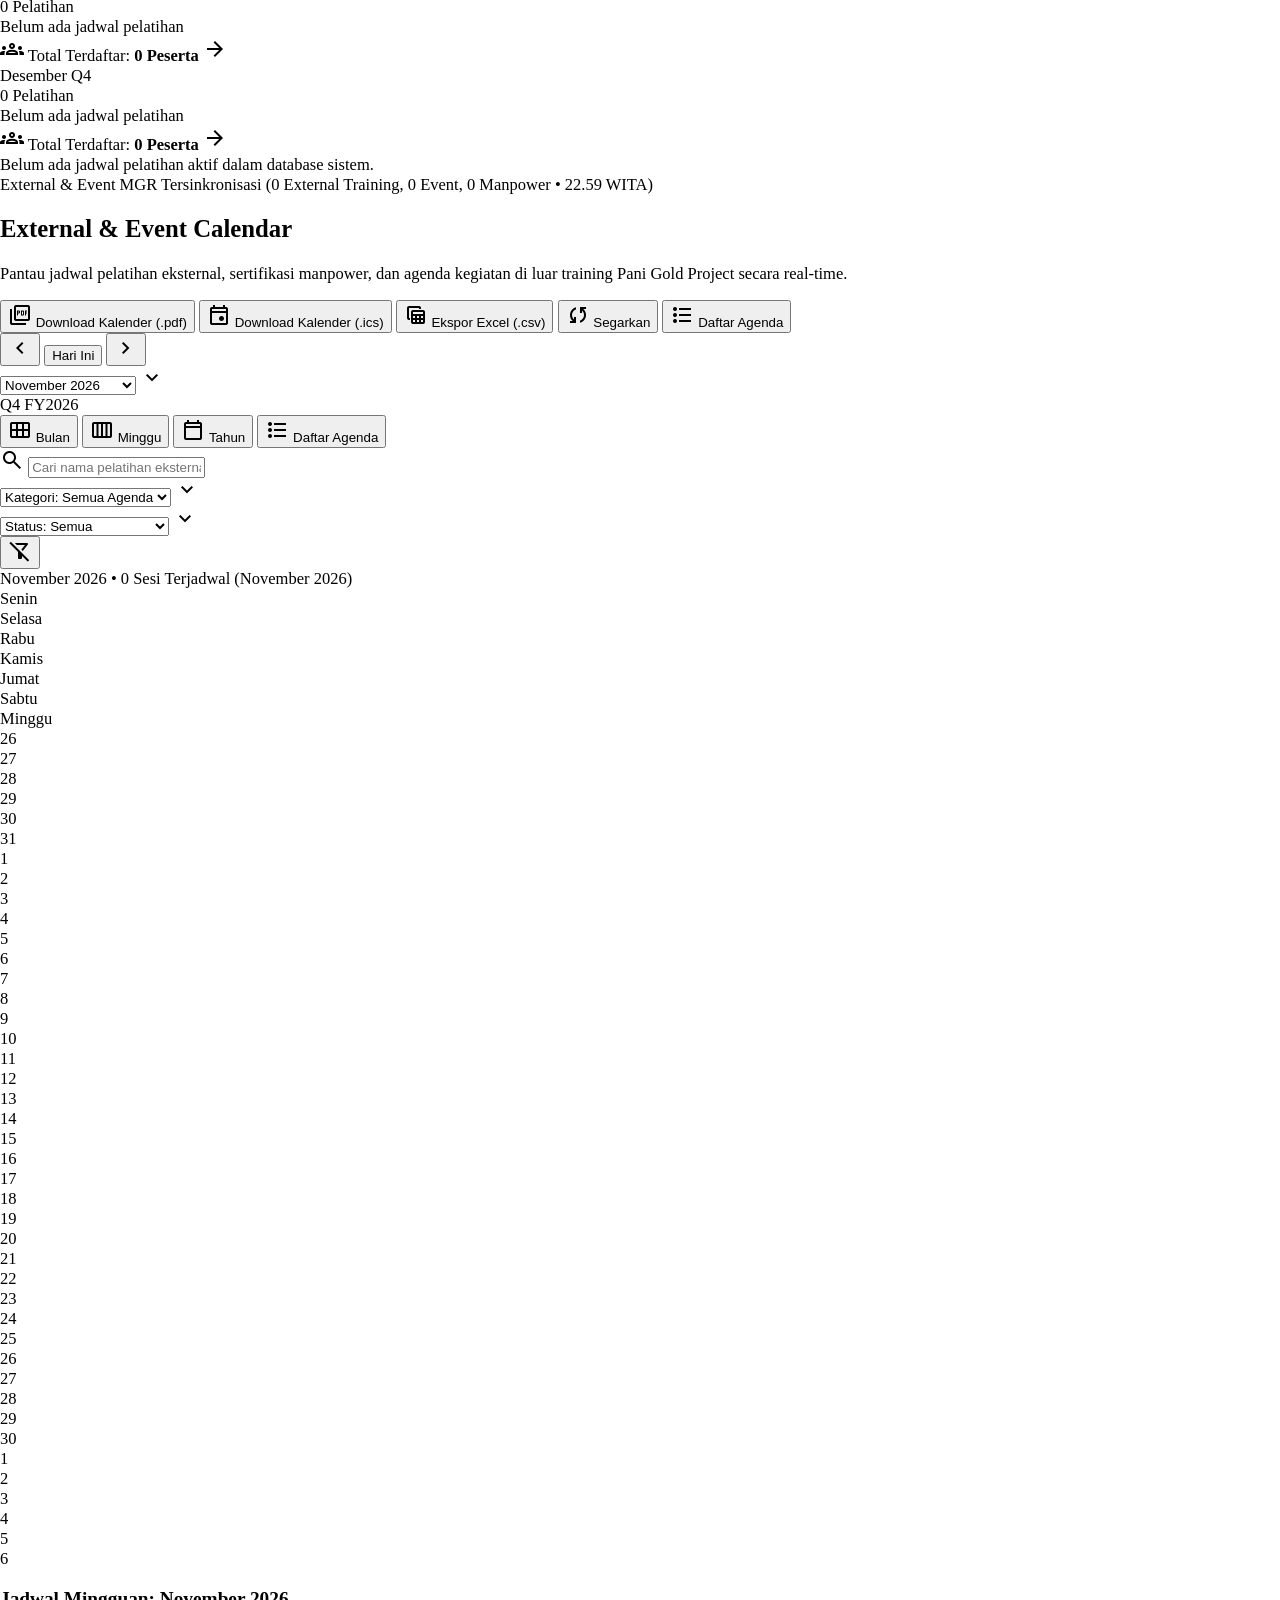
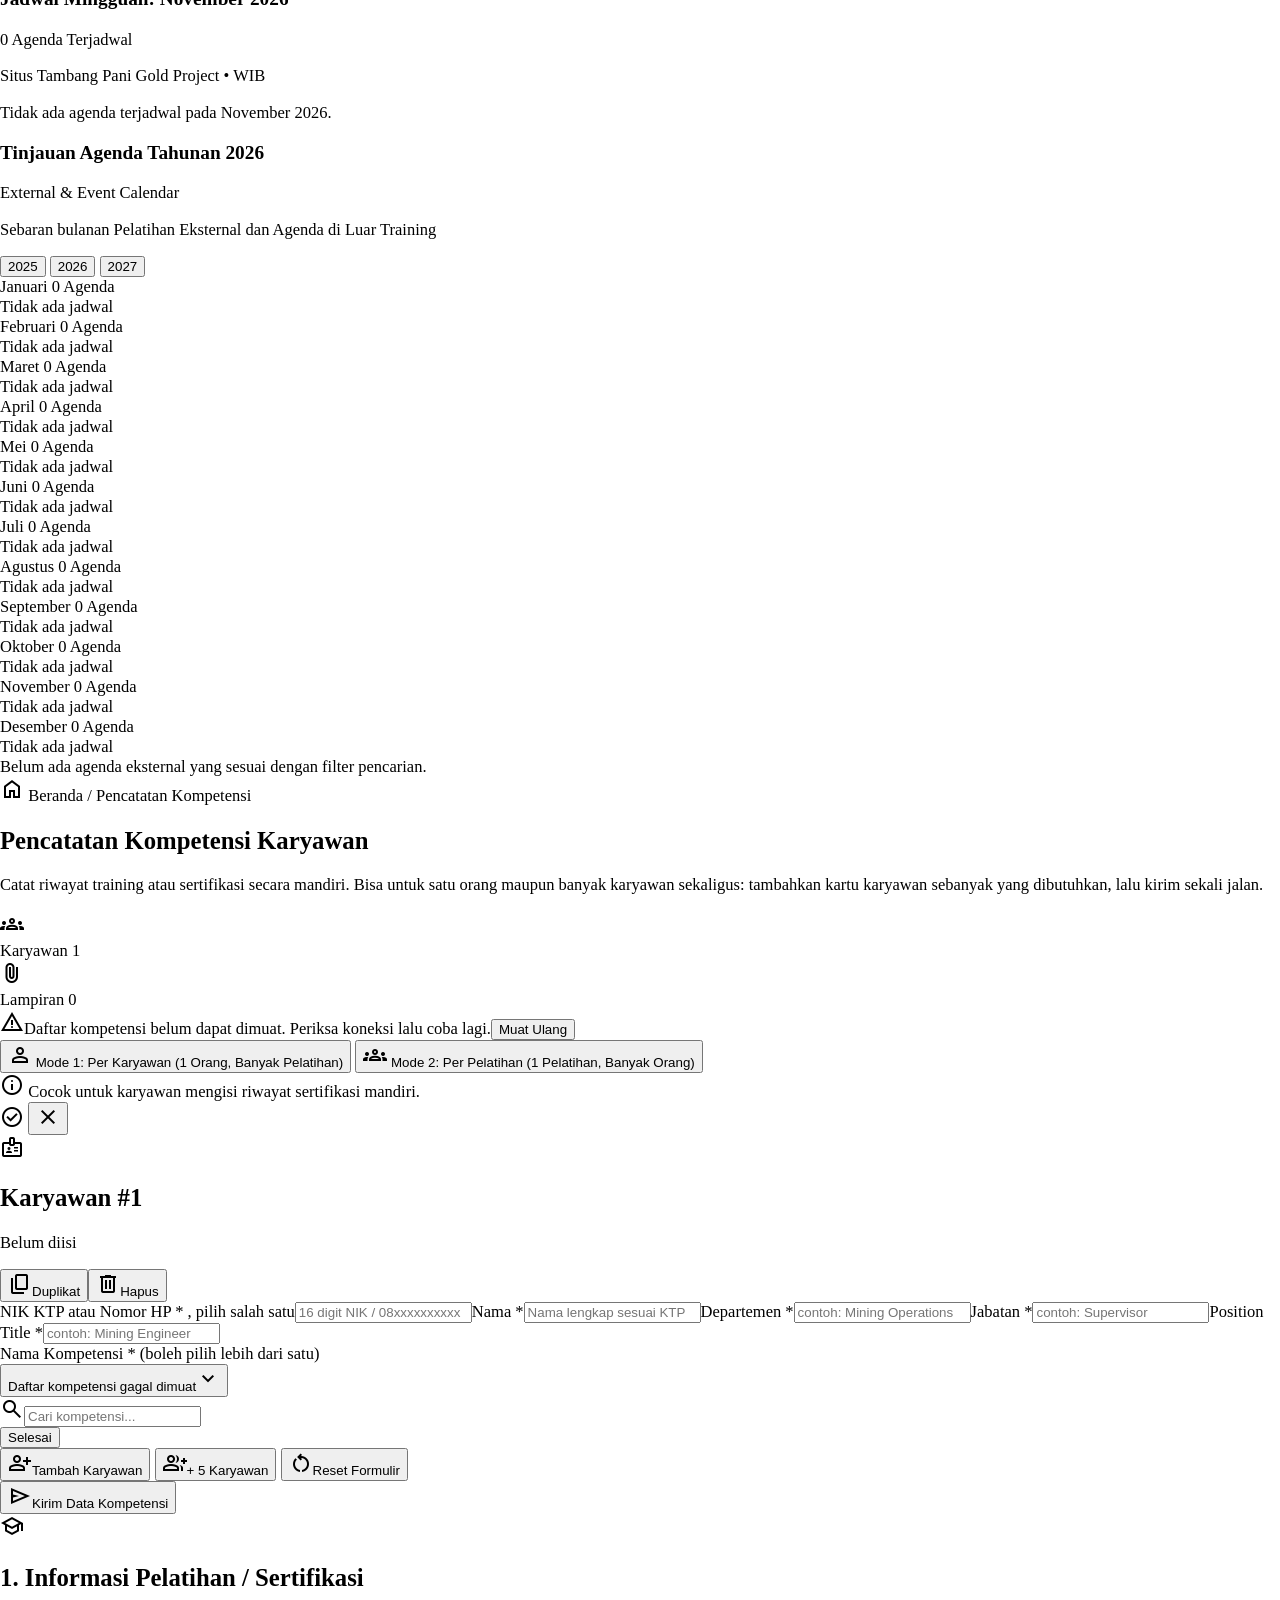
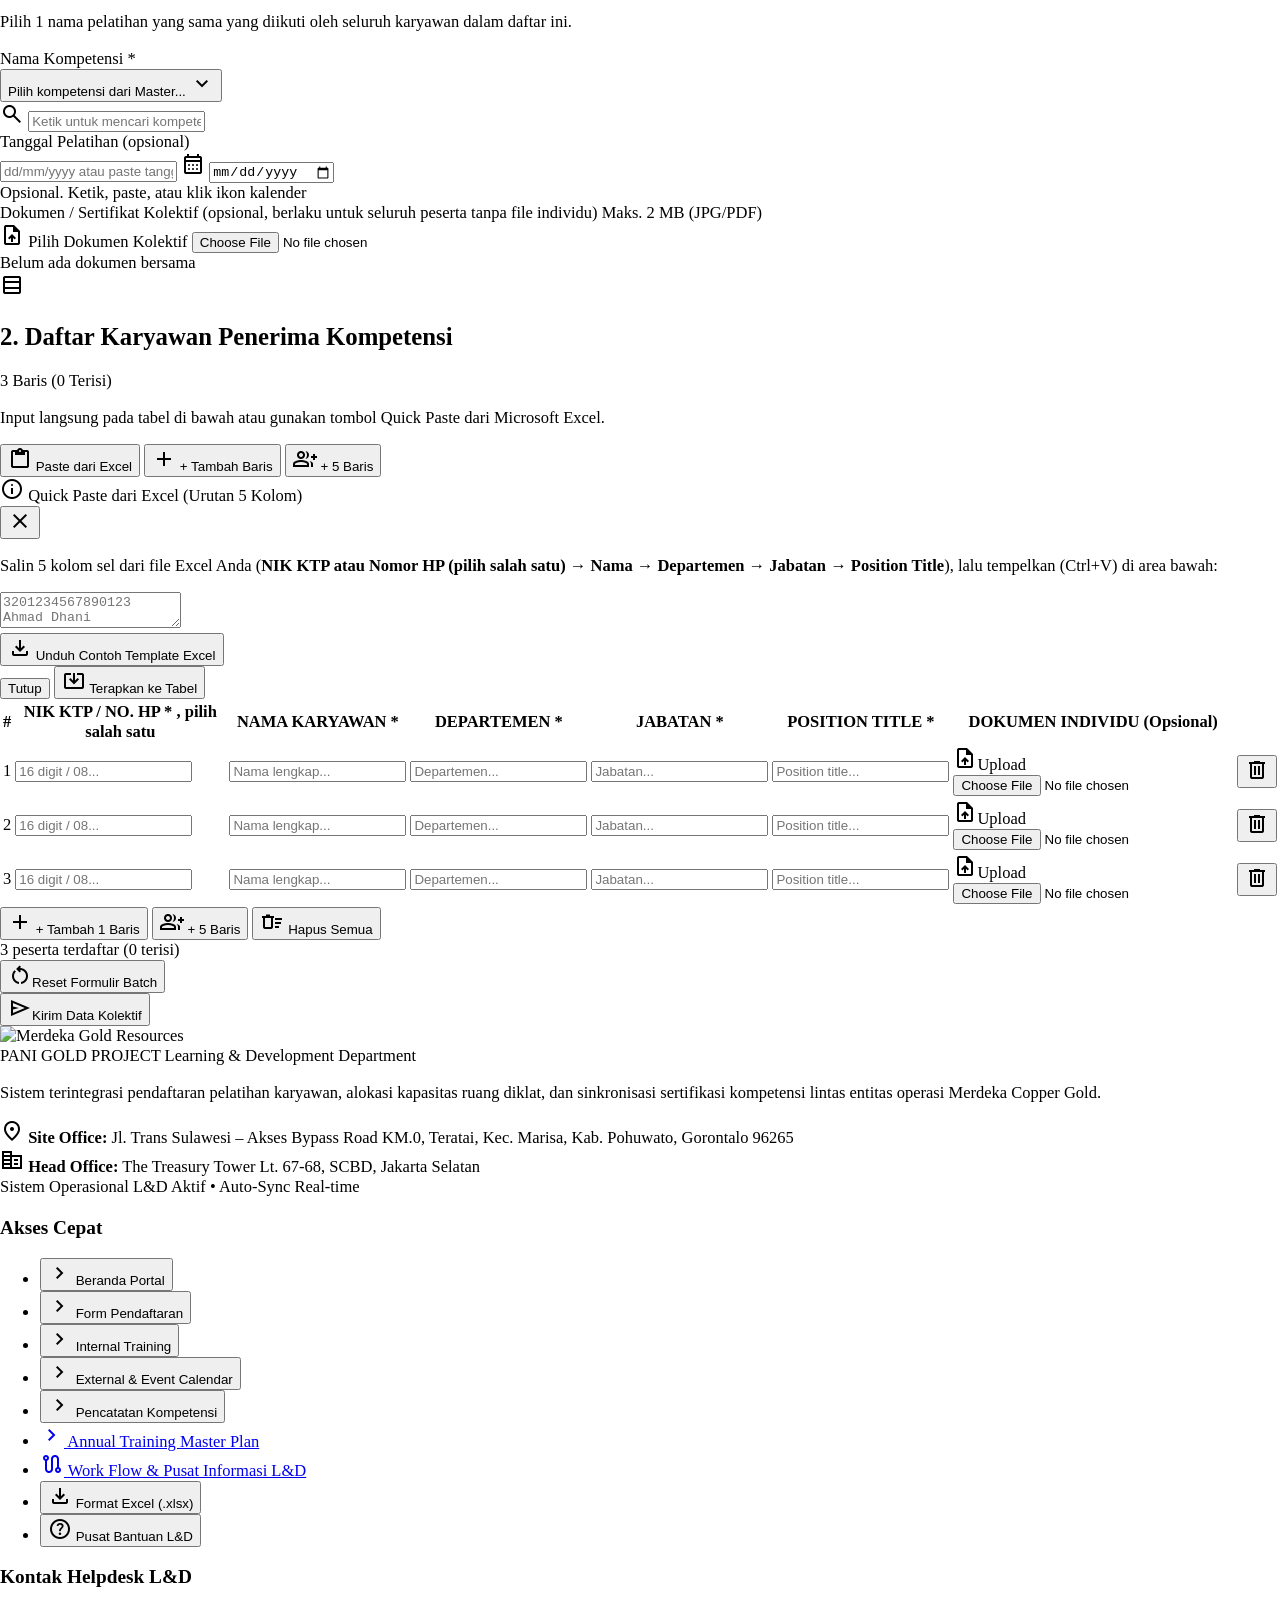
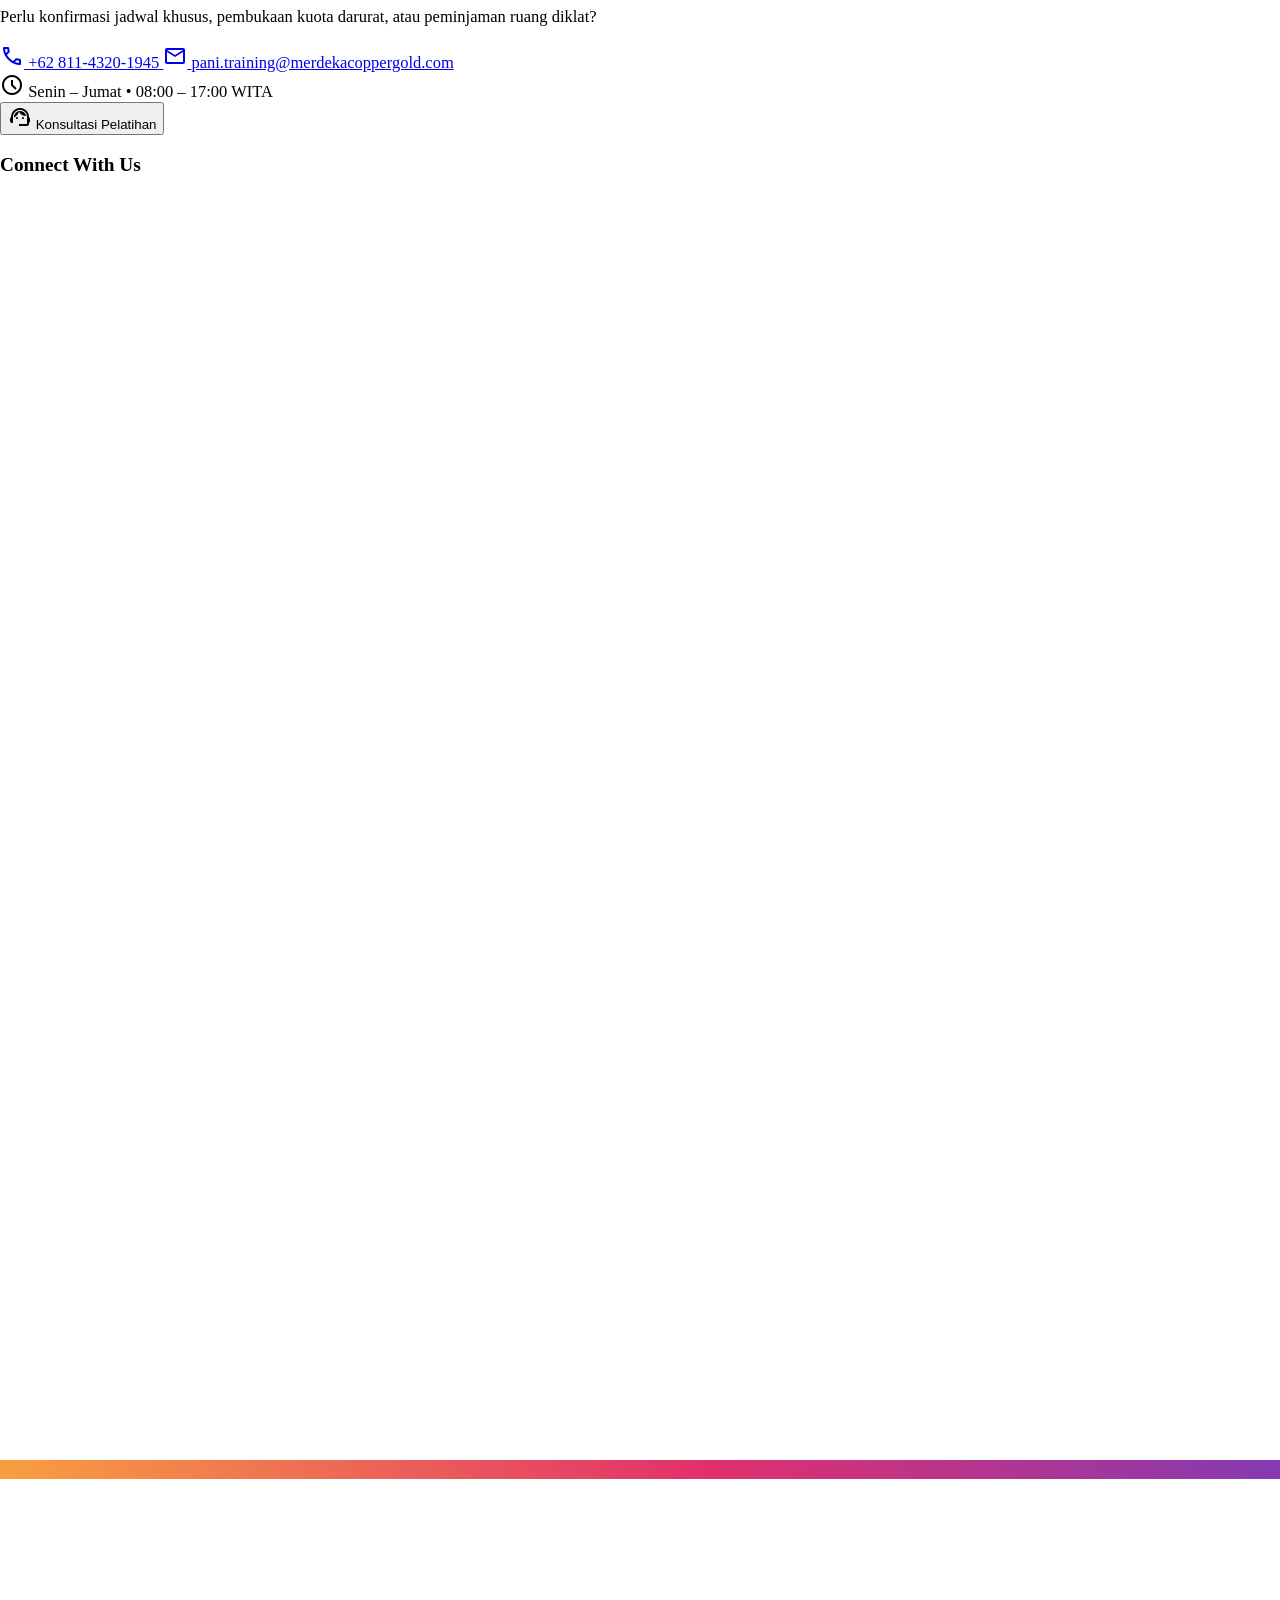
==== commit 8fac65b6: "Update index.html" ====
--- a/index.html
+++ b/index.html
@@ -269,31 +269,35 @@
         </div>
 
         <!-- Desktop Navigation Tabs (Compact & Clean SPA View Switcher) -->
-        <nav class="hidden lg:flex items-center gap-1 xl:gap-1.5 p-1 rounded-xl bg-surface-container-low/70 border border-outline-variant/30 whitespace-nowrap shrink-0">
-          <button type="button" id="nav-btn-beranda" onclick="switchPageTab('beranda')" title="Beranda Utama" class="px-2.5 xl:px-3 py-1.5 rounded-lg text-xs xl:text-[13px] font-medium transition-all text-on-surface-variant hover:text-primary hover:bg-surface-container-lowest/60 flex items-center gap-1.5 cursor-pointer">
-            <span class="material-symbols-outlined text-[17px]">home</span>
+        <nav class="hidden lg:flex items-center gap-0.5 xl:gap-1 p-1 rounded-xl bg-surface-container-low/70 border border-outline-variant/30 whitespace-nowrap shrink-0">
+          <button type="button" id="nav-btn-beranda" onclick="switchPageTab('beranda')" title="Beranda Utama" class="px-2 xl:px-2.5 2xl:px-3 py-1.5 rounded-lg text-[11.5px] xl:text-xs 2xl:text-[13px] font-medium transition-all text-on-surface-variant hover:text-primary hover:bg-surface-container-lowest/60 flex items-center gap-1 xl:gap-1.5 cursor-pointer">
+            <span class="material-symbols-outlined hidden xl:inline text-[17px]">home</span>
             <span>Beranda</span>
           </button>
-          <button type="button" id="nav-btn-pendaftaran" onclick="switchPageTab('pendaftaran')" title="Formulir Pendaftaran Pelatihan" class="px-2.5 xl:px-3 py-1.5 rounded-lg text-xs xl:text-[13px] font-bold transition-all text-primary bg-surface-container-lowest shadow-2xs border-b-2 border-primary flex items-center gap-1.5 cursor-pointer">
-            <span class="material-symbols-outlined text-[17px]">how_to_reg</span>
+          <button type="button" id="nav-btn-pendaftaran" onclick="switchPageTab('pendaftaran')" title="Formulir Pendaftaran Pelatihan" class="px-2 xl:px-2.5 2xl:px-3 py-1.5 rounded-lg text-[11.5px] xl:text-xs 2xl:text-[13px] font-bold transition-all text-primary bg-surface-container-lowest shadow-2xs border-b-2 border-primary flex items-center gap-1 xl:gap-1.5 cursor-pointer">
+            <span class="material-symbols-outlined hidden xl:inline text-[17px]">how_to_reg</span>
             <span>Pendaftaran</span>
           </button>
-          <button type="button" id="nav-btn-jadwal" onclick="switchPageTab('jadwal')" title="Kalender & Jadwal Internal Training" class="px-2.5 xl:px-3 py-1.5 rounded-lg text-xs xl:text-[13px] font-medium transition-all text-on-surface-variant hover:text-primary hover:bg-surface-container-lowest/60 flex items-center gap-1.5 cursor-pointer">
-            <span class="material-symbols-outlined text-[17px]">calendar_month</span>
-            <span>Internal Training</span>
+          <button type="button" id="nav-btn-jadwal" onclick="switchPageTab('jadwal')" title="Kalender & Jadwal Internal Training" class="px-2 xl:px-2.5 2xl:px-3 py-1.5 rounded-lg text-[11.5px] xl:text-xs 2xl:text-[13px] font-medium transition-all text-on-surface-variant hover:text-primary hover:bg-surface-container-lowest/60 flex items-center gap-1 xl:gap-1.5 cursor-pointer">
+            <span class="material-symbols-outlined hidden xl:inline text-[17px]">calendar_month</span>
+            <span>Internal<span class="hidden 2xl:inline"> Training</span></span>
           </button>
-          <button type="button" id="nav-btn-external" onclick="switchPageTab('external')" title="External Training & Event Calendar" class="px-2.5 xl:px-3 py-1.5 rounded-lg text-xs xl:text-[13px] font-semibold transition-all text-emerald-700 hover:text-emerald-800 hover:bg-emerald-50/60 flex items-center gap-1.5 cursor-pointer">
-            <span class="material-symbols-outlined text-[17px] text-emerald-600">event_available</span>
-            <span>External &amp; Event</span>
+          <button type="button" id="nav-btn-external" onclick="switchPageTab('external')" title="External Training & Event Calendar" class="px-2 xl:px-2.5 2xl:px-3 py-1.5 rounded-lg text-[11.5px] xl:text-xs 2xl:text-[13px] font-semibold transition-all text-emerald-700 hover:text-emerald-800 hover:bg-emerald-50/60 flex items-center gap-1 xl:gap-1.5 cursor-pointer">
+            <span class="material-symbols-outlined hidden xl:inline text-[17px] text-emerald-600">event_available</span>
+            <span>External<span class="hidden 2xl:inline"> &amp; Event</span></span>
           </button>
-          <button type="button" id="nav-btn-kompetensi" onclick="switchPageTab('kompetensi')" title="Pencatatan Kompetensi Karyawan" class="px-2.5 xl:px-3 py-1.5 rounded-lg text-xs xl:text-[13px] font-medium transition-all text-on-surface-variant hover:text-primary hover:bg-surface-container-lowest/60 flex items-center gap-1.5 cursor-pointer">
-            <span class="material-symbols-outlined text-[17px]">workspace_premium</span>
+          <button type="button" id="nav-btn-kompetensi" onclick="switchPageTab('kompetensi')" title="Pencatatan Kompetensi Karyawan" class="px-2 xl:px-2.5 2xl:px-3 py-1.5 rounded-lg text-[11.5px] xl:text-xs 2xl:text-[13px] font-medium transition-all text-on-surface-variant hover:text-primary hover:bg-surface-container-lowest/60 flex items-center gap-1 xl:gap-1.5 cursor-pointer">
+            <span class="material-symbols-outlined hidden xl:inline text-[17px]">workspace_premium</span>
             <span>Kompetensi</span>
           </button>
-          <button type="button" id="nav-btn-dashboard" onclick="switchPageTab('dashboard')" title="Dashboard Statistik & Analitik Pelatihan" class="px-2.5 xl:px-3 py-1.5 rounded-lg text-xs xl:text-[13px] font-medium transition-all text-on-surface-variant hover:text-primary hover:bg-surface-container-lowest/60 flex items-center gap-1.5 cursor-pointer">
-            <span class="material-symbols-outlined text-[17px] text-amber-600">monitoring</span>
-            <span>Dashboard</span>
-          </button>
+          <a id="nav-btn-atmp" href="annual-training-master-plan.html" title="Annual Training Master Plan (Wajib Password Admin)" class="px-2 xl:px-2.5 2xl:px-3 py-1.5 rounded-lg text-[11.5px] xl:text-xs 2xl:text-[13px] font-semibold transition-all text-primary hover:bg-primary-fixed/40 flex items-center gap-1 xl:gap-1.5 cursor-pointer">
+            <span class="material-symbols-outlined hidden xl:inline text-[17px]">view_timeline</span>
+            <span>Master Plan</span>
+          </a>
+          <a id="nav-btn-workflow" href="work-flow.html" title="Work Flow & Panduan Informasi L&D" class="px-2 xl:px-2.5 2xl:px-3 py-1.5 rounded-lg text-[11.5px] xl:text-xs 2xl:text-[13px] font-semibold transition-all text-on-surface-variant hover:text-primary hover:bg-primary-fixed/40 flex items-center gap-1 xl:gap-1.5 cursor-pointer">
+            <span class="material-symbols-outlined hidden xl:inline text-[17px]">route</span>
+            <span>Work Flow</span>
+          </a>
         </nav>
       </div>
 
@@ -302,15 +306,16 @@
         <button type="button" id="mobile-nav-beranda" onclick="switchPageTab('beranda')" class="px-2 sm:px-2.5 py-1 rounded-lg text-[11px] sm:text-xs font-semibold text-on-surface-variant hover:text-on-surface transition-all shrink-0">Beranda</button>
         <button type="button" id="mobile-nav-pendaftaran" onclick="switchPageTab('pendaftaran')" class="px-2 sm:px-2.5 py-1 rounded-lg text-[11px] sm:text-xs font-semibold bg-primary text-on-primary shadow-xs transition-all shrink-0">Pendaftaran</button>
         <button type="button" id="mobile-nav-jadwal" onclick="switchPageTab('jadwal')" class="px-2 sm:px-2.5 py-1 rounded-lg text-[11px] sm:text-xs font-semibold text-on-surface-variant hover:text-on-surface transition-all shrink-0">Internal</button>
-        <button type="button" id="mobile-nav-external" onclick="switchPageTab('external')" class="px-2 sm:px-2.5 py-1 rounded-lg text-[11px] sm:text-xs font-semibold text-emerald-700 hover:text-emerald-900 transition-all shrink-0">External</button>
+        <button type="button" id="mobile-nav-external" onclick="switchPageTab('external')" class="px-2 sm:px-2.5 py-1 rounded-lg text-[11px] sm:text-xs font-semibold text-emerald-700 hover:bg-emerald-50 transition-all shrink-0">External</button>
         <button type="button" id="mobile-nav-kompetensi" onclick="switchPageTab('kompetensi')" class="px-2 sm:px-2.5 py-1 rounded-lg text-[11px] sm:text-xs font-semibold text-on-surface-variant hover:text-on-surface transition-all shrink-0">Kompetensi</button>
-        <button type="button" id="mobile-nav-dashboard" onclick="switchPageTab('dashboard')" class="px-2 sm:px-2.5 py-1 rounded-lg text-[11px] sm:text-xs font-semibold text-amber-700 hover:text-amber-900 transition-all shrink-0">Dashboard</button>
+        <a id="mobile-nav-atmp" href="annual-training-master-plan.html" class="px-2 sm:px-2.5 py-1 rounded-lg text-[11px] sm:text-xs font-semibold text-primary hover:bg-primary-fixed/40 transition-all shrink-0 whitespace-nowrap" title="Annual Training Master Plan">Master Plan</a>
+        <a id="mobile-nav-workflow" href="work-flow.html" class="px-2 sm:px-2.5 py-1 rounded-lg text-[11px] sm:text-xs font-semibold text-on-surface-variant hover:text-primary hover:bg-primary-fixed/40 transition-all shrink-0 whitespace-nowrap" title="Work Flow & Panduan Informasi L&D">Work Flow</a>
       </div>
 
       <!-- Right Side: Search, Help & Admin -->
       <div class="flex items-center gap-1.5 sm:gap-2.5 shrink-0">
         <!-- Header Quick Search -->
-        <div class="relative hidden md:flex items-center w-32 lg:w-36 xl:w-44 2xl:w-56 shrink-0">
+        <div class="relative hidden md:flex items-center w-24 lg:w-24 xl:w-32 2xl:w-44 shrink-0">
           <span class="material-symbols-outlined absolute left-2.5 text-outline text-[17px]">search</span>
           <input id="header-quick-search" class="w-full h-8.5 py-1.5 pl-8 pr-2.5 bg-surface-container-low rounded-xl text-xs text-on-surface placeholder:text-outline focus:outline-none focus:ring-2 focus:ring-primary shadow-none border border-outline-variant/30" placeholder="Cari modul, NIP..." type="text">
         </div>
@@ -370,24 +375,24 @@
     <main class="w-full pt-16 bg-surface">
       <!-- RIBBON MODE ADMIN AKTIF -->
       <div id="admin-active-ribbon" class="hidden w-full bg-[#261900] text-white border-b border-primary/40 shadow-sm">
-        <div class="max-w-[1440px] mx-auto px-4 sm:px-6 lg:px-8 py-2 flex flex-wrap items-center justify-between gap-2.5">
-          <div class="flex items-center gap-2 text-xs sm:text-sm">
+        <div class="max-w-[1440px] mx-auto px-4 sm:px-6 lg:px-8 py-2 flex flex-col lg:flex-row lg:items-center justify-between gap-2">
+          <div class="flex items-center gap-2 text-xs sm:text-[13px] min-w-0">
             <span class="inline-flex items-center justify-center w-6 h-6 rounded-lg bg-primary text-white shrink-0">
               <span class="material-symbols-outlined text-[16px]">shield_person</span>
             </span>
-            <span>Mode <strong>Admin Jadwal L&amp;D</strong> Aktif (<span id="ribbon-admin-username" class="text-primary-fixed font-semibold">admin</span>) &mdash; Klik tanggal di kalender atau kartu jadwal untuk tambah, ubah, atau hapus jadwal.</span>
+            <span class="leading-snug">Mode <strong>Admin L&amp;D</strong> Aktif (<span id="ribbon-admin-username" class="text-primary-fixed font-semibold">admin</span>) &mdash; Klik tanggal atau kartu jadwal untuk tambah, edit, atau hapus.</span>
           </div>
-          <div class="flex flex-wrap items-center gap-1.5 sm:gap-2">
-            <button type="button" onclick="openAdminScheduleModal('add', null, 'internal')" class="h-7 px-2.5 rounded-lg bg-primary hover:bg-primary-container text-white text-xs font-semibold inline-flex items-center gap-1 transition-all cursor-pointer">
-              <span class="material-symbols-outlined text-[15px]">add</span> + Jadwal Internal
+          <div class="flex flex-wrap items-center gap-1.5 shrink-0">
+            <button type="button" onclick="openAdminScheduleModal('add', null, 'internal')" class="h-7 px-2.5 rounded-lg bg-primary hover:bg-primary-container text-white text-xs font-semibold inline-flex items-center gap-1 whitespace-nowrap transition-all cursor-pointer">
+              <span class="material-symbols-outlined text-[15px]">add</span> Tambah Internal
             </button>
-            <button type="button" onclick="openAdminScheduleModal('add', null, 'external_training')" class="h-7 px-2.5 rounded-lg bg-emerald-700 hover:bg-emerald-600 text-white text-xs font-semibold inline-flex items-center gap-1 transition-all cursor-pointer">
-              <span class="material-symbols-outlined text-[15px]">add</span> + Jadwal External
+            <button type="button" onclick="openAdminScheduleModal('add', null, 'external_training')" class="h-7 px-2.5 rounded-lg bg-emerald-700 hover:bg-emerald-600 text-white text-xs font-semibold inline-flex items-center gap-1 whitespace-nowrap transition-all cursor-pointer">
+              <span class="material-symbols-outlined text-[15px]">add</span> Tambah External
             </button>
-            <button type="button" onclick="openAdminScheduleModal('batch', null, 'internal')" class="h-7 px-2.5 rounded-lg bg-white/15 hover:bg-white/25 text-white text-xs font-semibold inline-flex items-center gap-1 transition-all cursor-pointer">
-              <span class="material-symbols-outlined text-[15px]">library_add</span> + Batch / Multiple Add
+            <button type="button" onclick="openAdminScheduleModal('batch', null, 'internal')" class="h-7 px-2.5 rounded-lg bg-white/15 hover:bg-white/25 text-white text-xs font-semibold inline-flex items-center gap-1 whitespace-nowrap transition-all cursor-pointer">
+              <span class="material-symbols-outlined text-[15px]">library_add</span> Batch Add
             </button>
-            <button type="button" onclick="handleAdminLogout()" class="h-7 px-2.5 rounded-lg bg-red-500/20 hover:bg-red-500/40 text-red-100 text-xs font-semibold inline-flex items-center gap-1 transition-all cursor-pointer">
+            <button type="button" onclick="handleAdminLogout()" class="h-7 px-2.5 rounded-lg bg-red-500/20 hover:bg-red-500/40 text-red-100 text-xs font-semibold inline-flex items-center gap-1 whitespace-nowrap transition-all cursor-pointer">
               <span class="material-symbols-outlined text-[15px]">logout</span> Keluar
             </button>
           </div>
@@ -405,6 +410,8 @@
                 <button type="button" onclick="switchPageTab('jadwal')" class="w-full sm:w-auto h-11 px-5 rounded-lg border border-outline-variant bg-surface-container-lowest hover:bg-surface-container-low text-on-surface font-label-lg text-label-lg font-semibold inline-flex items-center justify-center gap-2 transition-colors"><span class="material-symbols-outlined text-[20px]">calendar_month</span>Internal Training</button>
                 <button type="button" onclick="switchPageTab('external')" class="w-full sm:w-auto h-11 px-5 rounded-lg bg-emerald-700 hover:bg-emerald-800 text-white font-label-lg text-label-lg font-semibold inline-flex items-center justify-center gap-2 transition-colors shadow-xs"><span class="material-symbols-outlined text-[20px]">event_available</span>External &amp; Event Calendar</button>
                 <button type="button" onclick="switchPageTab('kompetensi')" class="w-full sm:w-auto h-11 px-5 rounded-lg border border-outline-variant bg-surface-container-lowest hover:bg-surface-container-low text-on-surface font-label-lg text-label-lg font-semibold inline-flex items-center justify-center gap-2 transition-colors"><span class="material-symbols-outlined text-[20px]">workspace_premium</span>Catat Kompetensi</button>
+                <a href="annual-training-master-plan.html" class="w-full sm:w-auto h-11 px-5 rounded-lg border border-outline-variant bg-surface-container-lowest hover:bg-surface-container-low text-on-surface font-label-lg text-label-lg font-semibold inline-flex items-center justify-center gap-2 transition-colors"><span class="material-symbols-outlined text-[20px] text-primary">view_timeline</span>Annual Master Plan</a>
+                <a href="work-flow.html" class="w-full sm:w-auto h-11 px-5 rounded-lg border border-outline-variant bg-surface-container-lowest hover:bg-surface-container-low text-on-surface font-label-lg text-label-lg font-semibold inline-flex items-center justify-center gap-2 transition-colors"><span class="material-symbols-outlined text-[20px] text-[#9D7828]">route</span>Work Flow &amp; Panduan</a>
               </div>
             </div>
             <div class="relative h-[340px] sm:h-[430px] lg:h-auto lg:min-h-[500px]">
@@ -993,46 +1000,53 @@
         
 <div class="max-w-[1360px] mx-auto px-4 sm:px-6 lg:px-8 py-8 flex flex-col gap-6">
 <!-- PAGE HERO & CONTROLS -->
-<div class="flex flex-col lg:flex-row lg:items-end justify-between gap-6 pb-2 border-b border-surface-container-high/60">
-<div class="flex flex-col gap-2">
-<div class="flex items-center gap-2.5">
-<span class="inline-flex items-center gap-1.5 px-3 py-0.5 rounded-full bg-primary-fixed text-on-primary-fixed font-label-sm text-label-sm uppercase tracking-wider font-semibold">
-<span class="w-2 h-2 rounded-full bg-primary animate-pulse"></span>
-            Internal Training MGR
-          </span>
-<span id="sync-time-label" class="text-on-surface-variant font-label-sm text-label-sm flex items-center gap-1.5 cursor-pointer hover:text-primary transition-colors" onclick="refreshDataWithLoader()" title="Klik untuk sinkronisasi ulang data"><span class="w-2 h-2 rounded-full bg-amber-400 animate-ping"></span>Menyinkronkan data...</span>
-</div>
-<h1 class="font-headline-lg text-headline-lg text-on-surface tracking-tight font-bold">
-  Internal Training &mdash; Jadwal &amp; Kalender Pelatihan
-</h1>
-<p class="font-body-md text-body-md text-on-surface-variant">
-  Pantau agenda pelatihan, ketersediaan kuota ruangan, dan jadwal sertifikasi karyawan Pani Gold Project secara real-time.
-</p>
-
-</div>
-<!-- Action Triggers -->
-<div class="flex flex-wrap items-center gap-2.5 sm:gap-3 shrink-0 w-full sm:w-auto">
-<button type="button" onclick="downloadTrainingCalendarPdf('internal')" class="flex-1 sm:flex-none inline-flex items-center justify-center gap-2 h-10 px-4 rounded-xl bg-red-700 hover:bg-red-800 text-white font-label-md text-label-md font-semibold shadow-sm transition-all cursor-pointer" title="Cetak / Download Kalender Pelatihan Resmi ke Dokumen PDF (.pdf)">
-<span class="material-symbols-outlined text-[19px]">picture_as_pdf</span>
-<span>Download Kalender (.pdf)</span>
-</button>
-<button type="button" onclick="downloadTrainingCalendarIcs('internal')" class="flex-1 sm:flex-none inline-flex items-center justify-center gap-2 h-10 px-4 rounded-xl bg-primary text-on-primary font-label-md text-label-md font-semibold shadow-sm hover:bg-primary-container transition-all cursor-pointer" title="Download Kalender Pelatihan (.ics) lengkap dengan jam dan ruangan untuk Google Calendar, Outlook, dan HP">
-<span class="material-symbols-outlined text-[19px]">event</span>
-<span>Download Kalender (.ics)</span>
-</button>
-<button type="button" onclick="exportSchedulesToCsv('internal')" class="flex-1 sm:flex-none inline-flex items-center justify-center gap-2 h-10 px-4 rounded-xl bg-surface-container-lowest text-on-surface font-label-md text-label-md shadow-sm hover:bg-surface-container-low border border-outline-variant/50 transition-all cursor-pointer" title="Ekspor daftar jadwal lengkap (.csv / Excel)">
-<span class="material-symbols-outlined text-[19px] text-tertiary">table_view</span>
-<span>Ekspor Excel (.csv)</span>
-</button>
-<button type="button" data-admin-only="true" onclick="openAdminScheduleModal('batch', null, 'internal')" class="hidden flex-1 sm:flex-none items-center justify-center gap-2 h-10 px-4 rounded-xl bg-amber-50 hover:bg-amber-100 text-amber-900 border border-amber-300/80 font-label-md text-label-md shadow-xs transition-all font-semibold cursor-pointer">
-<span class="material-symbols-outlined text-[19px] text-amber-700">library_add</span>
-<span>+ Batch / Multiple Add</span>
-</button>
-<button type="button" data-admin-only="true" onclick="openAdminScheduleModal('add', null, 'internal')" class="hidden flex-1 sm:flex-none items-center justify-center gap-2 h-10 px-5 rounded-xl bg-primary text-on-primary font-label-md text-label-md shadow-sm hover:bg-primary-container transition-all font-semibold cursor-pointer">
-<span class="material-symbols-outlined text-[20px]">add_circle</span>
-<span>+ Tambah Jadwal Pelatihan</span>
-</button>
-</div>
+<div class="flex flex-col gap-4 pb-4 border-b border-surface-container-high/60">
+  <div class="flex flex-col gap-2 max-w-3xl">
+    <div class="flex flex-wrap items-center gap-2.5">
+      <span class="inline-flex items-center gap-1.5 px-3 py-0.5 rounded-full bg-primary-fixed text-on-primary-fixed font-label-sm text-label-sm uppercase tracking-wider font-semibold whitespace-nowrap shrink-0">
+        <span class="w-2 h-2 rounded-full bg-primary animate-pulse"></span>
+        Internal Training MGR
+      </span>
+      <span id="sync-time-label" class="text-on-surface-variant font-label-sm text-label-sm flex items-center gap-1.5 cursor-pointer hover:text-primary transition-colors" onclick="refreshDataWithLoader()" title="Klik untuk sinkronisasi ulang data"><span class="w-2 h-2 rounded-full bg-amber-400 animate-ping"></span>Menyinkronkan data...</span>
+    </div>
+    <h1 class="font-headline-lg text-headline-lg text-on-surface tracking-tight font-bold">
+      Internal Training &mdash; Jadwal &amp; Kalender Pelatihan
+    </h1>
+    <p class="font-body-md text-body-md text-on-surface-variant">
+      Pantau agenda pelatihan, ketersediaan kuota ruangan, dan jadwal sertifikasi karyawan Pani Gold Project secara real-time.
+    </p>
+  </div>
+  <!-- Action Triggers Toolbar -->
+  <div class="flex flex-wrap items-center justify-between gap-2.5 pt-1">
+    <div class="flex flex-wrap items-center gap-2 sm:gap-2.5">
+      <button type="button" onclick="downloadTrainingCalendarPdf('internal')" class="inline-flex items-center justify-center gap-2 h-9 sm:h-10 px-3.5 sm:px-4 rounded-xl bg-red-700 hover:bg-red-800 text-white font-label-md text-label-md font-semibold shadow-sm whitespace-nowrap transition-all cursor-pointer" title="Cetak / Download Kalender Pelatihan Resmi ke Dokumen PDF (.pdf)">
+        <span class="material-symbols-outlined text-[18px]">picture_as_pdf</span>
+        <span>Download Kalender (.pdf)</span>
+      </button>
+      <button type="button" onclick="downloadTrainingCalendarIcs('internal')" class="inline-flex items-center justify-center gap-2 h-9 sm:h-10 px-3.5 sm:px-4 rounded-xl bg-primary text-on-primary font-label-md text-label-md font-semibold shadow-sm hover:bg-primary-container whitespace-nowrap transition-all cursor-pointer" title="Download Kalender Pelatihan (.ics) lengkap dengan jam dan ruangan untuk Google Calendar, Outlook, dan HP">
+        <span class="material-symbols-outlined text-[18px]">event</span>
+        <span>Download Kalender (.ics)</span>
+      </button>
+      <button type="button" onclick="exportSchedulesToCsv('internal')" class="inline-flex items-center justify-center gap-2 h-9 sm:h-10 px-3.5 sm:px-4 rounded-xl bg-surface-container-lowest text-on-surface font-label-md text-label-md shadow-sm hover:bg-surface-container-low border border-outline-variant/50 whitespace-nowrap transition-all cursor-pointer" title="Ekspor daftar jadwal lengkap (.csv / Excel)">
+        <span class="material-symbols-outlined text-[18px] text-tertiary">table_view</span>
+        <span>Ekspor Excel (.csv)</span>
+      </button>
+      <a href="annual-training-master-plan.html" class="inline-flex items-center justify-center gap-2 h-9 sm:h-10 px-3.5 sm:px-4 rounded-xl bg-surface-container-lowest text-primary font-label-md text-label-md font-semibold shadow-sm hover:bg-primary-fixed/30 border border-primary/30 whitespace-nowrap transition-all cursor-pointer" title="Buka halaman Annual Training Master Plan">
+        <span class="material-symbols-outlined text-[18px]">view_timeline</span>
+        <span>Annual Master Plan</span>
+      </a>
+    </div>
+    <div data-admin-only="true" data-admin-display="flex" class="hidden flex-wrap items-center gap-2 sm:gap-2.5 sm:ml-auto">
+      <button type="button" onclick="openAdminScheduleModal('batch', null, 'internal')" class="inline-flex items-center justify-center gap-2 h-9 sm:h-10 px-3.5 sm:px-4 rounded-xl bg-amber-50 hover:bg-amber-100 text-amber-900 border border-amber-300/80 font-label-md text-label-md shadow-xs whitespace-nowrap transition-all font-semibold cursor-pointer">
+        <span class="material-symbols-outlined text-[18px] text-amber-700">library_add</span>
+        <span>Batch / Multiple Add</span>
+      </button>
+      <button type="button" onclick="openAdminScheduleModal('add', null, 'internal')" class="inline-flex items-center justify-center gap-2 h-9 sm:h-10 px-4 sm:px-5 rounded-xl bg-primary text-on-primary font-label-md text-label-md shadow-sm hover:bg-primary-container whitespace-nowrap transition-all font-semibold cursor-pointer">
+        <span class="material-symbols-outlined text-[19px]">add_circle</span>
+        <span>Tambah Jadwal Pelatihan</span>
+      </button>
+    </div>
+  </div>
 </div>
 <!-- CALENDAR TOP BAR: VIEW SWITCHER & PERIOD NAVIGATION -->
 <div class="p-4 bg-surface-container-lowest rounded-2xl shadow-sm border border-outline-variant/40 flex flex-col md:flex-row items-stretch md:items-center justify-between gap-4">
@@ -1130,7 +1144,6 @@
 <option value="request_synced">Request: Tersinkron Jadwal Resmi</option>
 <option value="open">Pendaftaran Buka</option>
 <option value="full">Kuota Penuh</option>
-<option value="closed_h1">Pendaftaran Ditutup (H-1)</option>
 <option value="running">Sedang Berlangsung</option>
 <option value="past">Sudah Selesai</option>
 </select>
@@ -1738,10 +1751,10 @@
         <div class="max-w-[1360px] mx-auto px-4 sm:px-6 lg:px-8 py-8 flex flex-col gap-6">
 
           <!-- PAGE HERO & CONTROLS (SIMPLE SEPERTI INTERNAL TRAINING, DOMINAN HIJAU) -->
-          <div class="flex flex-col lg:flex-row lg:items-end justify-between gap-6 pb-2 border-b border-surface-container-high/60">
-            <div class="flex flex-col gap-2">
+          <div class="flex flex-col gap-4 pb-4 border-b border-surface-container-high/60">
+            <div class="flex flex-col gap-2 max-w-3xl">
               <div class="flex flex-wrap items-center gap-2.5">
-                <span class="inline-flex items-center gap-1.5 px-3 py-0.5 rounded-full bg-emerald-100 text-emerald-900 font-label-sm text-label-sm uppercase tracking-wider font-semibold">
+                <span class="inline-flex items-center gap-1.5 px-3 py-0.5 rounded-full bg-emerald-100 text-emerald-900 font-label-sm text-label-sm uppercase tracking-wider font-semibold whitespace-nowrap shrink-0">
                   <span class="w-2 h-2 rounded-full bg-emerald-600 animate-pulse"></span>
                   External &amp; Event MGR
                 </span>
@@ -1757,36 +1770,40 @@
                 Pantau jadwal pelatihan eksternal, sertifikasi manpower, dan agenda kegiatan di luar training Pani Gold Project secara real-time.
               </p>
             </div>
-            <!-- Action Triggers -->
-            <div class="flex flex-wrap items-center gap-2 sm:gap-2.5 shrink-0 w-full sm:w-auto">
-              <button type="button" onclick="downloadTrainingCalendarPdf('external')" class="flex-1 sm:flex-none inline-flex items-center justify-center gap-1.5 h-10 px-3.5 rounded-xl bg-red-700 hover:bg-red-800 text-white font-label-md text-label-md font-semibold shadow-sm transition-all cursor-pointer" title="Cetak / Download Kalender External & Event Resmi ke Dokumen PDF (.pdf)">
-                <span class="material-symbols-outlined text-[18px]">picture_as_pdf</span>
-                <span>Download Kalender (.pdf)</span>
-              </button>
-              <button type="button" onclick="downloadTrainingCalendarIcs('external')" class="flex-1 sm:flex-none inline-flex items-center justify-center gap-1.5 h-10 px-3.5 rounded-xl bg-emerald-700 hover:bg-emerald-800 text-white font-label-md text-label-md font-semibold shadow-sm transition-all cursor-pointer" title="Download Kalender External & Event (.ics) lengkap dengan jam dan ruangan">
-                <span class="material-symbols-outlined text-[18px]">event</span>
-                <span>Download Kalender (.ics)</span>
-              </button>
-              <button type="button" onclick="exportSchedulesToCsv('external')" class="flex-1 sm:flex-none inline-flex items-center justify-center gap-1.5 h-10 px-3.5 rounded-xl bg-surface-container-lowest text-emerald-900 border border-emerald-600/40 hover:bg-emerald-50 font-label-md text-label-md font-semibold shadow-xs transition-all cursor-pointer" title="Ekspor daftar jadwal External lengkap (.csv / Excel)">
-                <span class="material-symbols-outlined text-[18px] text-emerald-700">table_view</span>
-                <span>Ekspor Excel (.csv)</span>
-              </button>
-              <button type="button" onclick="refreshDataWithLoader()" class="flex-1 sm:flex-none inline-flex items-center justify-center gap-1.5 h-10 px-3.5 rounded-xl bg-surface-container-lowest text-on-surface font-label-md text-label-md shadow-sm hover:bg-surface-container-low border border-outline-variant/50 transition-all cursor-pointer">
-                <span class="material-symbols-outlined text-[18px] text-emerald-700">sync</span>
-                <span>Segarkan</span>
-              </button>
-              <button type="button" data-admin-only="true" onclick="openAdminScheduleModal('batch', null, 'external_training')" class="hidden flex-1 sm:flex-none items-center justify-center gap-1.5 h-10 px-4 rounded-xl bg-emerald-50 hover:bg-emerald-100 text-emerald-900 border border-emerald-300/80 font-label-md text-label-md shadow-xs transition-all font-semibold cursor-pointer">
-                <span class="material-symbols-outlined text-[19px] text-emerald-700">library_add</span>
-                <span>+ Batch / Multiple Add</span>
-              </button>
-              <button type="button" data-admin-only="true" onclick="openAdminScheduleModal('add', null, 'external_training')" class="hidden flex-1 sm:flex-none items-center justify-center gap-1.5 h-10 px-4 rounded-xl bg-emerald-700 text-white font-label-md text-label-md shadow-sm hover:bg-emerald-800 transition-all font-semibold cursor-pointer">
-                <span class="material-symbols-outlined text-[19px]">add_circle</span>
-                <span>+ Tambah Jadwal External</span>
-              </button>
-              <button type="button" onclick="switchExtCalendarView('ext-view-list')" class="flex-1 sm:flex-none inline-flex items-center justify-center gap-1.5 h-10 px-4 rounded-xl bg-surface-container-lowest hover:bg-surface-container-low text-emerald-800 border border-emerald-600/40 font-label-md text-label-md shadow-xs transition-all font-semibold cursor-pointer">
-                <span class="material-symbols-outlined text-[19px]">format_list_bulleted</span>
-                <span>Daftar Agenda</span>
-              </button>
+            <!-- Action Triggers Toolbar -->
+            <div class="flex flex-wrap items-center justify-between gap-2.5 pt-1">
+              <div class="flex flex-wrap items-center gap-2 sm:gap-2.5">
+                <button type="button" onclick="downloadTrainingCalendarPdf('external')" class="inline-flex items-center justify-center gap-1.5 h-9 sm:h-10 px-3.5 rounded-xl bg-red-700 hover:bg-red-800 text-white font-label-md text-label-md font-semibold shadow-sm whitespace-nowrap transition-all cursor-pointer" title="Cetak / Download Kalender External & Event Resmi ke Dokumen PDF (.pdf)">
+                  <span class="material-symbols-outlined text-[18px]">picture_as_pdf</span>
+                  <span>Download Kalender (.pdf)</span>
+                </button>
+                <button type="button" onclick="downloadTrainingCalendarIcs('external')" class="inline-flex items-center justify-center gap-1.5 h-9 sm:h-10 px-3.5 rounded-xl bg-emerald-700 hover:bg-emerald-800 text-white font-label-md text-label-md font-semibold shadow-sm whitespace-nowrap transition-all cursor-pointer" title="Download Kalender External & Event (.ics) lengkap dengan jam dan ruangan">
+                  <span class="material-symbols-outlined text-[18px]">event</span>
+                  <span>Download Kalender (.ics)</span>
+                </button>
+                <button type="button" onclick="exportSchedulesToCsv('external')" class="inline-flex items-center justify-center gap-1.5 h-9 sm:h-10 px-3.5 rounded-xl bg-surface-container-lowest text-emerald-900 border border-emerald-600/40 hover:bg-emerald-50 font-label-md text-label-md font-semibold shadow-xs whitespace-nowrap transition-all cursor-pointer" title="Ekspor daftar jadwal External lengkap (.csv / Excel)">
+                  <span class="material-symbols-outlined text-[18px] text-emerald-700">table_view</span>
+                  <span>Ekspor Excel (.csv)</span>
+                </button>
+                <button type="button" onclick="refreshDataWithLoader()" class="inline-flex items-center justify-center gap-1.5 h-9 sm:h-10 px-3.5 rounded-xl bg-surface-container-lowest text-on-surface font-label-md text-label-md shadow-sm hover:bg-surface-container-low border border-outline-variant/50 whitespace-nowrap transition-all cursor-pointer">
+                  <span class="material-symbols-outlined text-[18px] text-emerald-700">sync</span>
+                  <span>Segarkan</span>
+                </button>
+                <button type="button" onclick="switchExtCalendarView('ext-view-list')" class="inline-flex items-center justify-center gap-1.5 h-9 sm:h-10 px-3.5 rounded-xl bg-surface-container-lowest hover:bg-surface-container-low text-emerald-800 border border-emerald-600/40 font-label-md text-label-md shadow-xs whitespace-nowrap transition-all font-semibold cursor-pointer">
+                  <span class="material-symbols-outlined text-[18px]">format_list_bulleted</span>
+                  <span>Daftar Agenda</span>
+                </button>
+              </div>
+              <div data-admin-only="true" data-admin-display="flex" class="hidden flex-wrap items-center gap-2 sm:gap-2.5 sm:ml-auto">
+                <button type="button" onclick="openAdminScheduleModal('batch', null, 'external_training')" class="inline-flex items-center justify-center gap-1.5 h-9 sm:h-10 px-3.5 rounded-xl bg-emerald-50 hover:bg-emerald-100 text-emerald-900 border border-emerald-300/80 font-label-md text-label-md shadow-xs whitespace-nowrap transition-all font-semibold cursor-pointer">
+                  <span class="material-symbols-outlined text-[18px] text-emerald-700">library_add</span>
+                  <span>Batch / Multiple Add</span>
+                </button>
+                <button type="button" onclick="openAdminScheduleModal('add', null, 'external_training')" class="inline-flex items-center justify-center gap-1.5 h-9 sm:h-10 px-4 rounded-xl bg-emerald-700 text-white font-label-md text-label-md shadow-sm hover:bg-emerald-800 whitespace-nowrap transition-all font-semibold cursor-pointer">
+                  <span class="material-symbols-outlined text-[18px]">add_circle</span>
+                  <span>Tambah Jadwal External</span>
+                </button>
+              </div>
             </div>
           </div>
 
@@ -1893,7 +1910,6 @@
                   <option value="all">Kategori: Semua Agenda</option>
                   <option value="external_training">External Training</option>
                   <option value="agenda_event">Agenda di Luar Training</option>
-                  <option value="request">Permintaan Pelatihan (Training Request)</option>
                 </select>
                 <span class="material-symbols-outlined absolute right-2.5 top-1/2 -translate-y-1/2 text-outline text-[18px] pointer-events-none">expand_more</span>
               </div>
@@ -2263,298 +2279,6 @@
           </div>
         </div>
       </section>
-
-    <!-- =========================================================================== -->
-    <!-- TAB 6: DASHBOARD STATISTIK & ANALITIK L&D                                    -->
-    <!-- Menampilkan total peserta, total pelatihan, dan total pendaftaran           -->
-    <!-- dengan filter per Bulan, Minggu, dan Tahun                                   -->
-    <!-- =========================================================================== -->
-    <section id="section-dashboard" class="w-full hidden transition-all duration-200">
-      <div class="max-w-[1360px] mx-auto px-4 sm:px-6 lg:px-8 py-8 flex flex-col gap-6">
-
-        <!-- Header Dashboard -->
-        <div class="flex flex-col lg:flex-row lg:items-end justify-between gap-6 pb-4 border-b border-outline-variant/60">
-          <div class="flex flex-col gap-2">
-            <div class="flex items-center gap-2">
-              <span class="inline-flex items-center gap-1.5 px-3 py-0.5 rounded-full bg-amber-100 text-amber-900 font-label-sm text-label-sm font-semibold uppercase tracking-wider">
-                <span class="w-2 h-2 rounded-full bg-amber-600"></span>
-                Executive Intelligence
-              </span>
-              <span class="text-xs text-on-surface-variant">L&amp;D Pani Gold Project</span>
-            </div>
-            <h1 class="font-headline-lg text-headline-lg text-on-surface font-bold tracking-tight">
-              Dashboard Analitik Pelatihan &amp; Peserta
-            </h1>
-            <p class="font-body-md text-body-md text-on-surface-variant max-w-2xl">
-              Monitoring komprehensif akumulasi peserta terdaftar, volume kelas pelatihan, dan pendaftaran kompetensi karyawan dalam rentang mingguan, bulanan, dan tahunan.
-            </p>
-          </div>
-          <!-- Action Buttons -->
-          <div class="flex flex-wrap items-center gap-2.5 shrink-0">
-            <button type="button" onclick="printAnalyticsReport()" class="h-10 px-4 rounded-xl bg-surface-container-lowest hover:bg-surface-container-low text-on-surface border border-outline-variant/60 font-label-md text-label-md font-semibold inline-flex items-center gap-2 shadow-xs transition-all cursor-pointer">
-              <span class="material-symbols-outlined text-[18px]">print</span>
-              <span>Cetak Laporan</span>
-            </button>
-            <button type="button" onclick="refreshDataWithLoader()" class="h-10 px-4 rounded-xl bg-primary hover:bg-primary-container text-on-primary font-label-md text-label-md font-semibold inline-flex items-center gap-2 shadow-sm transition-all cursor-pointer">
-              <span class="material-symbols-outlined text-[18px]">sync</span>
-              <span>Segarkan Data</span>
-            </button>
-          </div>
-        </div>
-
-        <!-- Filter Bar Periode & Kategori -->
-        <div class="p-4 rounded-2xl bg-surface-container-lowest border border-outline-variant/50 shadow-sm flex flex-col md:flex-row items-stretch md:items-center justify-between gap-4">
-          <div class="flex flex-wrap items-center gap-3">
-            <!-- Mode Rentang Waktu -->
-            <div class="flex items-center p-1 bg-surface-container-low rounded-xl border border-outline-variant/40 gap-1">
-              <button type="button" id="dash-btn-period-all" onclick="setDashboardPeriodFilter('all')" class="dash-period-btn px-3 py-1.5 rounded-lg text-xs font-semibold text-on-surface-variant hover:text-on-surface transition-all">Semua</button>
-              <button type="button" id="dash-btn-period-year" onclick="setDashboardPeriodFilter('year')" class="dash-period-btn px-3 py-1.5 rounded-lg text-xs font-semibold text-on-surface-variant hover:text-on-surface transition-all">Tahun Ini</button>
-              <button type="button" id="dash-btn-period-month" onclick="setDashboardPeriodFilter('month')" class="dash-period-btn px-3 py-1.5 rounded-lg text-xs font-semibold bg-primary text-on-primary shadow-2xs transition-all">Bulan Ini</button>
-              <button type="button" id="dash-btn-period-week" onclick="setDashboardPeriodFilter('week')" class="dash-period-btn px-3 py-1.5 rounded-lg text-xs font-semibold text-on-surface-variant hover:text-on-surface transition-all">Minggu Ini</button>
-            </div>
-
-            <!-- Pilih Bulan Spesifik -->
-            <div class="relative" id="dash-month-select-wrap">
-              <select id="dash-month-picker" onchange="handleDashboardMonthChange(this.value)" class="h-9 pl-3 pr-8 rounded-xl bg-surface-container-low text-xs font-semibold text-on-surface border border-outline-variant/50 appearance-none focus:outline-none focus:ring-2 focus:ring-primary cursor-pointer">
-                <option value="2026-all">Sepanjang Tahun 2026</option>
-                <option value="2026-0">Januari 2026</option>
-                <option value="2026-1">Februari 2026</option>
-                <option value="2026-2">Maret 2026</option>
-                <option value="2026-3">April 2026</option>
-                <option value="2026-4">Mei 2026</option>
-                <option value="2026-5">Juni 2026</option>
-                <option value="2026-6">Juli 2026</option>
-                <option value="2026-7">Agustus 2026</option>
-                <option value="2026-8">September 2026</option>
-                <option value="2026-9">Oktober 2026</option>
-                <option value="2026-10" selected>November 2026</option>
-                <option value="2026-11">Desember 2026</option>
-                <option value="2025-all">Sepanjang Tahun 2025</option>
-              </select>
-              <span class="material-symbols-outlined absolute right-2.5 top-1/2 -translate-y-1/2 text-outline text-[16px] pointer-events-none">expand_more</span>
-            </div>
-
-            <!-- Navigasi Minggu (aktif saat filter Minggu) -->
-            <div id="dash-week-nav" class="flex items-center gap-1" style="display:none">
-              <button type="button" onclick="shiftDashboardWeek(-1)" class="h-9 w-9 rounded-xl bg-surface-container-low hover:bg-surface-container border border-outline-variant/50 inline-flex items-center justify-center" title="Minggu sebelumnya"><span class="material-symbols-outlined text-[18px]">chevron_left</span></button>
-              <button type="button" onclick="shiftDashboardWeek(0)" class="h-9 px-3 rounded-xl bg-surface-container-low hover:bg-surface-container border border-outline-variant/50 text-xs font-semibold">Minggu Ini</button>
-              <button type="button" onclick="shiftDashboardWeek(1)" class="h-9 w-9 rounded-xl bg-surface-container-low hover:bg-surface-container border border-outline-variant/50 inline-flex items-center justify-center" title="Minggu berikutnya"><span class="material-symbols-outlined text-[18px]">chevron_right</span></button>
-            </div>
-
-            <!-- Filter Kategori Pelatihan -->
-            <div class="relative">
-              <select id="dash-category-filter" onchange="renderAnalyticsDashboard()" class="h-9 pl-3 pr-8 rounded-xl bg-surface-container-low text-xs font-semibold text-on-surface border border-outline-variant/50 appearance-none focus:outline-none focus:ring-2 focus:ring-primary cursor-pointer">
-                <option value="all">Kategori: Semua Pelatihan</option>
-                <option value="internal">Internal Training</option>
-                <option value="external">External Training</option>
-                <option value="request">Training Request (Permintaan)</option>
-              </select>
-              <span class="material-symbols-outlined absolute right-2.5 top-1/2 -translate-y-1/2 text-outline text-[16px] pointer-events-none">expand_more</span>
-            </div>
-          </div>
-
-          <div class="text-xs font-medium text-on-surface-variant flex items-center gap-1.5 self-center">
-            <span class="material-symbols-outlined text-[16px] text-primary">calendar_today</span>
-            <span id="dash-period-display-label">Memuat filter periode...</span>
-          </div>
-        </div>
-
-        <!-- 4 KPI SUMMARY CARDS -->
-        <div class="grid grid-cols-2 lg:grid-cols-4 gap-4 sm:gap-5">
-          <!-- Card 1: Total Peserta -->
-          <div class="p-5 rounded-2xl bg-surface-container-lowest border border-outline-variant/50 shadow-xs flex flex-col gap-2">
-            <div class="flex items-center justify-between">
-              <span class="text-xs font-bold text-on-surface-variant uppercase tracking-wider">Total Peserta</span>
-              <div class="w-8 h-8 rounded-xl bg-primary/10 flex items-center justify-center text-primary">
-                <span class="material-symbols-outlined text-[20px]">groups</span>
-              </div>
-            </div>
-            <div class="flex items-baseline gap-2">
-              <span id="dash-kpi-peserta" class="font-headline-xl text-headline-xl text-primary font-bold">0</span>
-              <span class="text-xs text-on-surface-variant">personil</span>
-            </div>
-            <span id="dash-kpi-peserta-sub" class="text-[11px] text-on-surface-variant leading-tight">Terdaftar pada periode ini</span>
-          </div>
-
-          <!-- Card 2: Total Pelatihan -->
-          <div class="p-5 rounded-2xl bg-surface-container-lowest border border-outline-variant/50 shadow-xs flex flex-col gap-2">
-            <div class="flex items-center justify-between">
-              <span class="text-xs font-bold text-on-surface-variant uppercase tracking-wider">Total Pelatihan</span>
-              <div class="w-8 h-8 rounded-xl bg-emerald-100 flex items-center justify-center text-emerald-800">
-                <span class="material-symbols-outlined text-[20px]">school</span>
-              </div>
-            </div>
-            <div class="flex items-baseline gap-2">
-              <span id="dash-kpi-pelatihan" class="font-headline-xl text-headline-xl text-emerald-800 font-bold">0</span>
-              <span class="text-xs text-on-surface-variant">kelas / agenda</span>
-            </div>
-            <span id="dash-kpi-pelatihan-sub" class="text-[11px] text-on-surface-variant leading-tight">Internal &amp; External</span>
-          </div>
-
-          <!-- Card 3: Total Pendaftaran (Booking) -->
-          <div class="p-5 rounded-2xl bg-surface-container-lowest border border-outline-variant/50 shadow-xs flex flex-col gap-2">
-            <div class="flex items-center justify-between">
-              <span class="text-xs font-bold text-on-surface-variant uppercase tracking-wider">Total Registrasi</span>
-              <div class="w-8 h-8 rounded-xl bg-amber-100 flex items-center justify-center text-amber-800">
-                <span class="material-symbols-outlined text-[20px]">receipt_long</span>
-              </div>
-            </div>
-            <div class="flex items-baseline gap-2">
-              <span id="dash-kpi-registrasi" class="font-headline-xl text-headline-xl text-amber-800 font-bold">0</span>
-              <span class="text-xs text-on-surface-variant">booking ID</span>
-            </div>
-            <span id="dash-kpi-registrasi-sub" class="text-[11px] text-on-surface-variant leading-tight">Transaksi pendaftaran unik</span>
-          </div>
-
-          <!-- Card 4: Utilisasi Kapasitas -->
-          <div class="p-5 rounded-2xl bg-surface-container-lowest border border-outline-variant/50 shadow-xs flex flex-col gap-2">
-            <div class="flex items-center justify-between">
-              <span class="text-xs font-bold text-on-surface-variant uppercase tracking-wider">Utilisasi Kursi</span>
-              <div class="w-8 h-8 rounded-xl bg-blue-100 flex items-center justify-center text-blue-800">
-                <span class="material-symbols-outlined text-[20px]">event_seat</span>
-              </div>
-            </div>
-            <div class="flex items-baseline gap-2">
-              <span id="dash-kpi-utilisasi" class="font-headline-xl text-headline-xl text-blue-800 font-bold">0%</span>
-              <span id="dash-kpi-utilisasi-detail" class="text-xs text-on-surface-variant">0 / 0 kursi</span>
-            </div>
-            <span class="text-[11px] text-on-surface-variant leading-tight">Rasio keterisian kapasitas</span>
-          </div>
-        </div>
-
-        <!-- GRAFIK ANALITIK -->
-        <div class="flex flex-col gap-6" id="dash-charts-wrap">
-          <!-- Time chart: jumlah pelatihan + jumlah peserta per bulan dalam 1 chart -->
-          <div class="p-5 sm:p-6 rounded-2xl bg-surface-container-lowest border border-outline-variant/50 shadow-xs flex flex-col gap-4">
-            <div class="flex flex-col sm:flex-row sm:items-center justify-between gap-2 pb-2 border-b border-outline-variant/40">
-              <div class="flex items-center gap-2">
-                <span class="material-symbols-outlined text-[20px] text-primary">monitoring</span>
-                <h3 class="font-title-sm text-title-sm font-bold text-on-surface">Tren Bulanan: Jumlah Pelatihan &amp; Jumlah Peserta</h3>
-              </div>
-              <span id="dash-chart-time-sub" class="text-[11px] text-on-surface-variant">Per bulan</span>
-            </div>
-            <div class="flex flex-wrap items-center gap-4 text-[11px] font-semibold text-on-surface-variant">
-              <span class="inline-flex items-center gap-1.5"><span class="w-3 h-3 rounded-sm" style="background:#0037b0"></span>Jumlah Pelatihan (kelas, sumbu kiri)</span>
-              <span class="inline-flex items-center gap-1.5"><span class="w-4 h-0.5" style="background:#b45309"></span><span class="w-2 h-2 rounded-full -ml-3" style="background:#b45309"></span>&nbsp;Jumlah Peserta (orang, sumbu kanan)</span>
-            </div>
-            <div id="dash-chart-time" class="w-full overflow-x-auto"></div>
-          </div>
-
-          <div class="grid grid-cols-1 lg:grid-cols-2 gap-6">
-            <!-- Grafik batang -->
-            <div class="p-5 sm:p-6 rounded-2xl bg-surface-container-lowest border border-outline-variant/50 shadow-xs flex flex-col gap-4">
-              <div class="flex flex-col sm:flex-row sm:items-center justify-between gap-2 pb-2 border-b border-outline-variant/40">
-                <div class="flex items-center gap-2">
-                  <span class="material-symbols-outlined text-[20px] text-primary">bar_chart</span>
-                  <h3 class="font-title-sm text-title-sm font-bold text-on-surface">Grafik Batang</h3>
-                </div>
-                <div class="flex items-center p-1 bg-surface-container-low rounded-lg border border-outline-variant/40 gap-1">
-                  <button type="button" id="dash-bar-mode-training" onclick="setDashBarMode('training')" class="px-2.5 py-1 rounded-md text-[11px] font-semibold bg-primary text-on-primary">Per Pelatihan</button>
-                  <button type="button" id="dash-bar-mode-dept" onclick="setDashBarMode('dept')" class="px-2.5 py-1 rounded-md text-[11px] font-semibold text-on-surface-variant hover:text-on-surface">Per Departemen</button>
-                </div>
-              </div>
-              <div id="dash-chart-bar" class="w-full min-h-[240px]"></div>
-            </div>
-
-            <!-- Pie chart -->
-            <div class="p-5 sm:p-6 rounded-2xl bg-surface-container-lowest border border-outline-variant/50 shadow-xs flex flex-col gap-4">
-              <div class="flex flex-col sm:flex-row sm:items-center justify-between gap-2 pb-2 border-b border-outline-variant/40">
-                <div class="flex items-center gap-2">
-                  <span class="material-symbols-outlined text-[20px] text-amber-700">pie_chart</span>
-                  <h3 class="font-title-sm text-title-sm font-bold text-on-surface">Pie Chart</h3>
-                </div>
-                <div class="flex items-center p-1 bg-surface-container-low rounded-lg border border-outline-variant/40 gap-1">
-                  <button type="button" id="dash-pie-mode-status" onclick="setDashPieMode('status')" class="px-2.5 py-1 rounded-md text-[11px] font-semibold bg-primary text-on-primary">Status Kelas</button>
-                  <button type="button" id="dash-pie-mode-kategori" onclick="setDashPieMode('kategori')" class="px-2.5 py-1 rounded-md text-[11px] font-semibold text-on-surface-variant hover:text-on-surface">Kategori</button>
-                </div>
-              </div>
-              <div id="dash-chart-pie" class="w-full min-h-[240px]"></div>
-            </div>
-          </div>
-        </div>
-
-        <!-- 3 ANALYTICS BREAKDOWN CARDS -->
-        <div class="grid grid-cols-1 lg:grid-cols-3 gap-6">
-          <!-- Card 1: Distribusi Peserta per Departemen -->
-          <div class="p-6 rounded-2xl bg-surface-container-lowest border border-outline-variant/50 shadow-xs flex flex-col gap-4">
-            <div class="flex items-center justify-between pb-2 border-b border-outline-variant/40">
-              <div class="flex items-center gap-2">
-                <span class="material-symbols-outlined text-[20px] text-primary">domain</span>
-                <h3 class="font-title-sm text-title-sm font-bold text-on-surface">Distribusi Departemen</h3>
-              </div>
-              <span class="text-[11px] text-on-surface-variant">Berdasarkan Peserta</span>
-            </div>
-            <div id="dash-dept-list" class="flex flex-col gap-3 min-h-[220px]">
-              <!-- Injected by renderAnalyticsDashboard -->
-            </div>
-          </div>
-
-          <!-- Card 2: Pelatihan Terpopuler -->
-          <div class="p-6 rounded-2xl bg-surface-container-lowest border border-outline-variant/50 shadow-xs flex flex-col gap-4">
-            <div class="flex items-center justify-between pb-2 border-b border-outline-variant/40">
-              <div class="flex items-center gap-2">
-                <span class="material-symbols-outlined text-[20px] text-emerald-700">trending_up</span>
-                <h3 class="font-title-sm text-title-sm font-bold text-on-surface">Pelatihan Terpopuler</h3>
-              </div>
-              <span class="text-[11px] text-on-surface-variant">Peserta Terbanyak</span>
-            </div>
-            <div id="dash-top-training-list" class="flex flex-col gap-3 min-h-[220px]">
-              <!-- Injected by renderAnalyticsDashboard -->
-            </div>
-          </div>
-
-          <!-- Card 3: Status Pelatihan & Request -->
-          <div class="p-6 rounded-2xl bg-surface-container-lowest border border-outline-variant/50 shadow-xs flex flex-col gap-4">
-            <div class="flex items-center justify-between pb-2 border-b border-outline-variant/40">
-              <div class="flex items-center gap-2">
-                <span class="material-symbols-outlined text-[20px] text-amber-700">pie_chart</span>
-                <h3 class="font-title-sm text-title-sm font-bold text-on-surface">Status Operasional</h3>
-              </div>
-              <span class="text-[11px] text-on-surface-variant">Breakdown Kelas</span>
-            </div>
-            <div id="dash-status-breakdown" class="flex flex-col gap-3 min-h-[220px]">
-              <!-- Injected by renderAnalyticsDashboard -->
-            </div>
-          </div>
-        </div>
-
-        <!-- TABEL DETAIL PELATIHAN PADA PERIODE TERPILIH -->
-        <div class="rounded-2xl bg-surface-container-lowest border border-outline-variant/50 shadow-xs overflow-hidden flex flex-col">
-          <div class="p-4 sm:p-5 border-b border-outline-variant/50 flex flex-col sm:flex-row items-stretch sm:items-center justify-between gap-3">
-            <div class="flex items-center gap-2">
-              <span class="material-symbols-outlined text-[20px] text-primary">table_chart</span>
-              <h3 class="font-title-sm text-title-sm font-bold text-on-surface">Rincian Pelatihan Periode Terpilih</h3>
-            </div>
-            <div class="relative w-full sm:w-72">
-              <span class="material-symbols-outlined absolute left-3 top-1/2 -translate-y-1/2 text-outline text-[16px]">search</span>
-              <input type="text" id="dash-table-search" oninput="filterDashboardTable(this.value)" placeholder="Cari di tabel analitik..." class="w-full h-8.5 pl-8 pr-3 rounded-lg bg-surface-container-low border border-outline-variant/50 text-xs text-on-surface focus:outline-none focus:ring-1 focus:ring-primary">
-            </div>
-          </div>
-          <div class="overflow-x-auto max-h-[460px]">
-            <table class="w-full text-left border-collapse min-w-[980px]">
-              <thead class="bg-surface-container-low text-[11px] font-bold text-on-surface-variant uppercase tracking-wider border-b border-outline-variant/50 sticky top-0 z-10">
-                <tr>
-                  <th class="py-2.5 px-3 w-10 text-center">#</th>
-                  <th class="py-2.5 px-3">Nama Pelatihan &amp; Batch</th>
-                  <th class="py-2.5 px-3">Kategori</th>
-                  <th class="py-2.5 px-3">Jadwal &amp; Ruangan</th>
-                  <th class="py-2.5 px-3">PIC / Instruktur</th>
-                  <th class="py-2.5 px-3 text-center">Kuota</th>
-                  <th class="py-2.5 px-3 text-center">Peserta</th>
-                  <th class="py-2.5 px-3 text-center">Status</th>
-                  <th class="py-2.5 px-3 text-center">Aksi</th>
-                </tr>
-              </thead>
-              <tbody id="dash-table-tbody" class="divide-y divide-outline-variant/30 text-xs">
-                <!-- Injected by renderAnalyticsDashboard -->
-              </tbody>
-            </table>
-          </div>
-        </div>
-
-      </div>
-    </section>
-
     </main>
 
     <!-- =========================================================================== -->
@@ -2645,6 +2369,18 @@
                 <span class="material-symbols-outlined text-[16px] text-outline">chevron_right</span>
                 <span>Pencatatan Kompetensi</span>
               </button>
+            </li>
+            <li>
+              <a href="annual-training-master-plan.html" class="hover:text-primary text-primary font-semibold transition-colors flex items-center gap-1.5 text-left">
+                <span class="material-symbols-outlined text-[16px]">chevron_right</span>
+                <span>Annual Training Master Plan</span>
+              </a>
+            </li>
+            <li>
+              <a href="work-flow.html" class="hover:text-primary text-primary font-semibold transition-colors flex items-center gap-1.5 text-left">
+                <span class="material-symbols-outlined text-[16px]">route</span>
+                <span>Work Flow &amp; Pusat Informasi L&amp;D</span>
+              </a>
             </li>
             <li>
               <button type="button" onclick="downloadTemplateExcel()" class="hover:text-primary transition-colors flex items-center gap-1.5 text-left">
@@ -2804,7 +2540,11 @@
         </div>
       </div>
     </div>
-    <div class="px-5 sm:px-6 py-3.5 bg-surface-container-low/40 border-t border-surface-container flex justify-end">
+    <div class="px-5 sm:px-6 py-3.5 bg-surface-container-low/40 border-t border-surface-container flex flex-col sm:flex-row items-center justify-between gap-2">
+      <a href="work-flow.html" class="w-full sm:w-auto h-10 px-4 rounded-xl border border-outline-variant bg-surface-container-lowest hover:bg-surface-container-low text-primary font-label-md text-label-md font-semibold inline-flex items-center justify-center gap-1.5 transition-all">
+        <span class="material-symbols-outlined text-[18px]">route</span>
+        <span>Panduan &amp; Work Flow L&amp;D</span>
+      </a>
       <button onclick="closeHelpCenterModal()" class="w-full sm:w-auto h-10 px-5 rounded-xl bg-primary text-on-primary font-label-md text-label-md font-semibold transition-all">Tutup</button>
     </div>
   </div>
@@ -3094,6 +2834,59 @@
 </div>
 
 <!-- =========================================================================== -->
+<!-- 6B. MODAL VERIFIKASI PASSWORD ADMIN UNTUK AKSES MASTER PLAN (ATMP)          -->
+<!-- =========================================================================== -->
+<div class="fixed inset-0 z-[72] flex items-center justify-center p-4 bg-on-surface/60 backdrop-blur-xs hidden" id="masterplan-auth-modal" onclick="if(event.target===this) closeMasterPlanAuthModal()">
+  <div role="dialog" aria-modal="true" aria-labelledby="masterplan-auth-title" class="bg-surface-container-lowest rounded-2xl shadow-lg border border-outline-variant/60 w-full max-w-md overflow-hidden animate-in fade-in zoom-in-95 duration-150">
+    <div class="px-6 pt-5 pb-4 bg-[#261900] text-white flex items-center justify-between">
+      <div class="flex items-center gap-3">
+        <div class="w-10 h-10 rounded-xl bg-primary/90 text-white flex items-center justify-center shadow-sm">
+          <span class="material-symbols-outlined text-[22px]">lock</span>
+        </div>
+        <div>
+          <h3 id="masterplan-auth-title" class="font-headline-sm text-headline-sm font-bold leading-tight">Akses Annual Master Plan</h3>
+          <p class="text-xs text-white/75">Verifikasi Password Admin &bull; Sheet <code class="font-mono text-primary-fixed">akses_admin</code></p>
+        </div>
+      </div>
+      <button type="button" onclick="closeMasterPlanAuthModal()" class="w-8 h-8 rounded-lg flex items-center justify-center text-white/75 hover:text-white hover:bg-white/10 transition-colors cursor-pointer">
+        <span class="material-symbols-outlined text-[20px]">close</span>
+      </button>
+    </div>
+
+    <form id="masterplan-auth-form" onsubmit="submitMasterPlanAuth(event)" class="p-6 flex flex-col gap-4">
+      <div id="masterplan-auth-error" class="hidden p-3 rounded-xl bg-error-container text-on-error-container text-xs font-semibold flex items-center gap-2 border border-error/20">
+        <span class="material-symbols-outlined text-[18px] text-error shrink-0">gpp_bad</span>
+        <span id="masterplan-auth-error-text">Password admin tidak sesuai.</span>
+      </div>
+
+      <div class="p-3 rounded-xl bg-surface-container-low border border-outline-variant/40 text-xs text-on-surface-variant leading-relaxed flex items-start gap-2">
+        <span class="material-symbols-outlined text-[17px] text-[#9D7828] shrink-0 mt-0.5">shield_lock</span>
+        <span>Halaman <strong class="text-on-surface">Annual Training Master Plan (ATMP)</strong> berisi perencanaan dan anggaran pelatihan internal. Masukkan <strong class="text-on-surface">Password Admin</strong> untuk melanjutkan.</span>
+      </div>
+
+      <div class="flex flex-col gap-1.5">
+        <label for="masterplan-auth-password" class="text-label-md font-semibold text-on-surface">Password Admin</label>
+        <div class="relative">
+          <span class="material-symbols-outlined absolute left-3 top-1/2 -translate-y-1/2 text-outline text-[18px]">passkey</span>
+          <input type="password" id="masterplan-auth-password" required autocomplete="current-password" placeholder="Masukkan password admin..." class="w-full h-11 pl-10 pr-10 rounded-xl bg-surface-container-low border border-outline-variant/60 text-body-md text-on-surface focus:outline-none focus:ring-2 focus:ring-primary focus:bg-surface-container-lowest transition-all">
+          <button type="button" onclick="togglePasswordVisibility('masterplan-auth-password', 'masterplan-auth-pass-icon')" class="absolute right-2.5 top-1/2 -translate-y-1/2 w-7 h-7 rounded-lg flex items-center justify-center text-outline hover:text-on-surface cursor-pointer" aria-label="Tampilkan atau sembunyikan password">
+            <span id="masterplan-auth-pass-icon" class="material-symbols-outlined text-[18px]">visibility</span>
+          </button>
+        </div>
+      </div>
+
+      <div class="flex items-center justify-end gap-2.5 pt-2">
+        <button type="button" onclick="closeMasterPlanAuthModal()" class="h-10 px-4 rounded-xl text-on-surface-variant hover:bg-surface-container font-label-md text-label-md font-semibold transition-all cursor-pointer">Batal</button>
+        <button type="submit" id="masterplan-auth-submit-btn" class="h-10 px-5 rounded-xl bg-primary hover:bg-primary-container text-on-primary font-label-md text-label-md font-semibold inline-flex items-center gap-2 shadow-sm transition-all cursor-pointer">
+          <span class="material-symbols-outlined text-[18px]">lock_open</span>
+          <span id="masterplan-auth-submit-text">Buka Master Plan</span>
+        </button>
+      </div>
+    </form>
+  </div>
+</div>
+
+<!-- =========================================================================== -->
 <!-- 7. MODAL KELOLA JADWAL PELATIHAN ADMIN (SINGLE ADD/EDIT & BATCH ADD)        -->
 <!-- =========================================================================== -->
 <div class="fixed inset-0 z-[65] flex items-center justify-center p-2 sm:p-4 bg-on-surface/60 backdrop-blur-xs hidden" id="admin-schedule-modal">
@@ -3138,6 +2931,8 @@
         <input type="hidden" id="admin-form-mode" value="add">
         <input type="hidden" id="admin-form-original-id" value="">
         <input type="hidden" id="admin-form-original-scope" value="">
+        <input type="hidden" id="admin-form-original-agenda" value="">
+        <div id="admin-schedule-error" class="hidden rounded-xl border border-red-300 bg-red-50 px-3.5 py-2.5 text-xs font-semibold text-red-800"></div>
 
         <!-- Baris 1: Kategori Jadwal & Auto ID_Jadwal -->
         <div class="grid grid-cols-1 md:grid-cols-12 gap-4 p-4 rounded-2xl bg-surface-container-low border border-outline-variant/50">
@@ -3204,7 +2999,9 @@
               <option value="Buka">Buka Pendaftaran</option>
               <option value="Terjadwal">Terjadwal</option>
               <option value="Menunggu Jadwal (TBA)">Menunggu Jadwal (TBA)</option>
+              <option value="Penuh">Kuota Penuh (Penuh)</option>
               <option value="Kuota Penuh">Kuota Penuh</option>
+              <option value="Tutup (H-1)">Pendaftaran Ditutup (H-1)</option>
               <option value="Selesai">Selesai Pelaksanaan</option>
               <option value="Dibatalkan">Dibatalkan / Ditunda</option>
             </select>
@@ -3254,7 +3051,7 @@
 
           <div class="md:col-span-2 flex flex-col gap-1.5">
             <label for="admin-input-sisa-kuota" class="text-label-md font-semibold text-on-surface">Sisa Kuota Tersedia</label>
-            <input type="number" id="admin-input-sisa-kuota" min="0" max="5000" value="25" class="w-full h-10 px-3 rounded-xl bg-surface-container-lowest border border-outline-variant/70 text-body-sm font-bold text-emerald-700 focus:outline-none focus:ring-2 focus:ring-primary">
+            <input type="number" id="admin-input-sisa-kuota" min="0" max="5000" value="25" oninput="handleAdminSisaKuotaManualInput()" class="w-full h-10 px-3 rounded-xl bg-surface-container-lowest border border-outline-variant/70 text-body-sm font-bold text-emerald-700 focus:outline-none focus:ring-2 focus:ring-primary">
           </div>
 
           <div class="md:col-span-4 flex flex-col gap-1.5">
@@ -3275,6 +3072,10 @@
             <label for="admin-input-pic" class="text-label-md font-semibold text-on-surface">Instruktur / Trainer / PIC</label>
             <input type="text" id="admin-input-pic" placeholder="Contoh: Tim Trainer L&D / Instruktur BNSP" class="w-full h-10 px-3.5 rounded-xl bg-surface-container-lowest border border-outline-variant/70 text-body-sm text-on-surface focus:outline-none focus:ring-2 focus:ring-primary">
           </div>
+        </div>
+        <div id="admin-edit-quota-hint" class="hidden rounded-xl border border-amber-300/70 bg-amber-50/90 px-3.5 py-2 text-xs text-amber-950 flex flex-wrap items-center justify-between gap-2">
+          <span id="admin-edit-quota-hint-text">Peserta terdaftar: 0</span>
+          <button type="button" onclick="recalcAdminSisaKuota()" class="px-2.5 py-1 rounded-lg bg-white hover:bg-amber-100 border border-amber-300 text-[11px] font-bold text-amber-900 cursor-pointer">Hitung Ulang Sisa Otomatis</button>
         </div>
 
         <!-- Baris 5: Deskripsi Lengkap -->
@@ -3767,12 +3568,12 @@
   };
 
   function switchPageTab(tabName) {
-    const tabs = ['beranda', 'pendaftaran', 'jadwal', 'external', 'kompetensi', 'dashboard'];
+    const tabs = ['beranda', 'pendaftaran', 'jadwal', 'external', 'kompetensi'];
     if (!tabs.includes(tabName)) tabName = 'beranda';
-    const activeNav = "px-2.5 xl:px-3 py-1.5 rounded-lg text-xs xl:text-[13px] font-bold transition-all text-primary bg-surface-container-lowest shadow-2xs border-b-2 border-primary flex items-center gap-1.5 cursor-pointer";
-    const inactiveNav = "px-2.5 xl:px-3 py-1.5 rounded-lg text-xs xl:text-[13px] font-medium transition-all text-on-surface-variant hover:text-primary hover:bg-surface-container-lowest/60 flex items-center gap-1.5 cursor-pointer";
-    const activeExtNav = "px-2.5 xl:px-3 py-1.5 rounded-lg text-xs xl:text-[13px] font-bold transition-all text-emerald-800 bg-surface-container-lowest shadow-2xs border-b-2 border-emerald-600 flex items-center gap-1.5 cursor-pointer";
-    const inactiveExtNav = "px-2.5 xl:px-3 py-1.5 rounded-lg text-xs xl:text-[13px] font-semibold transition-all text-emerald-700 hover:text-emerald-800 hover:bg-emerald-50/60 flex items-center gap-1.5 cursor-pointer";
+    const activeNav = "px-2 xl:px-2.5 2xl:px-3 py-1.5 rounded-lg text-[11.5px] xl:text-xs 2xl:text-[13px] font-bold transition-all text-primary bg-surface-container-lowest shadow-2xs border-b-2 border-primary flex items-center gap-1 xl:gap-1.5 cursor-pointer";
+    const inactiveNav = "px-2 xl:px-2.5 2xl:px-3 py-1.5 rounded-lg text-[11.5px] xl:text-xs 2xl:text-[13px] font-medium transition-all text-on-surface-variant hover:text-primary hover:bg-surface-container-lowest/60 flex items-center gap-1 xl:gap-1.5 cursor-pointer";
+    const activeExtNav = "px-2 xl:px-2.5 2xl:px-3 py-1.5 rounded-lg text-[11.5px] xl:text-xs 2xl:text-[13px] font-bold transition-all text-emerald-800 bg-surface-container-lowest shadow-2xs border-b-2 border-emerald-600 flex items-center gap-1 xl:gap-1.5 cursor-pointer";
+    const inactiveExtNav = "px-2 xl:px-2.5 2xl:px-3 py-1.5 rounded-lg text-[11.5px] xl:text-xs 2xl:text-[13px] font-semibold transition-all text-emerald-700 hover:text-emerald-800 hover:bg-emerald-50/60 flex items-center gap-1 xl:gap-1.5 cursor-pointer";
     const activeMob = "px-2 sm:px-2.5 py-1 rounded-lg text-[11px] sm:text-xs font-semibold bg-primary text-on-primary shadow-xs transition-all shrink-0";
     const inactiveMob = "px-2 sm:px-2.5 py-1 rounded-lg text-[11px] sm:text-xs font-semibold text-on-surface-variant hover:text-on-surface transition-all shrink-0";
     const activeExtMob = "px-2 sm:px-2.5 py-1 rounded-lg text-[11px] sm:text-xs font-semibold bg-emerald-700 text-white shadow-xs transition-all shrink-0";
@@ -3790,7 +3591,6 @@
     const mainFooter = document.getElementById('main-footer');
     if (mainFooter) mainFooter.classList.toggle('hidden', tabName !== 'beranda');
     try { history.replaceState(null, null, '#' + tabName); } catch (e) {}
-    if (tabName === 'dashboard' && typeof renderAnalyticsDashboard === 'function') renderAnalyticsDashboard();
     window.scrollTo({ top: 0, behavior: 'smooth' });
     if (tabName === 'beranda') renderHome();
     if (tabName === 'external' && typeof renderExtAllViews === 'function') renderExtAllViews();
@@ -3822,7 +3622,7 @@
     const ms = new Date(now.getFullYear(), now.getMonth(), 1), me = new Date(now.getFullYear(), now.getMonth() + 1, 0);
     if (L.length) {
       set('home-stat-aktif', L.length);
-      set('home-stat-kursi', L.reduce((a, s) => { const rs = getRegistrationState(s); return a + (rs.canRegister ? rs.sisa : 0); }, 0));
+      set('home-stat-kursi', L.reduce((a, s) => a + Math.max(0, Number(s.sisa_kuota) || 0), 0));
       set('home-stat-bulan', L.filter(s => { const r = itemRange(s); return r && r[0] <= me && r[1] >= ms; }).length);
     }
     const box = document.getElementById('home-upcoming');
@@ -3862,7 +3662,7 @@
           <span class="material-symbols-outlined text-[18px] text-amber-600 hidden sm:block">chevron_right</span>
         </button>`;
       }
-      const rsH = getRegistrationState(s), full = !rsH.canRegister;
+      const sisa = Number(s.sisa_kuota), full = !isNaN(sisa) && sisa <= 0;
       return `<button type="button" onclick="openTrainingDetailModal(${jsArg(s.id_jadwal)})" class="w-full flex items-center gap-4 py-3.5 text-left hover:bg-surface-container-low/60 transition-colors">
         <div class="w-14 shrink-0 border border-outline-variant/70 rounded text-center py-1.5 bg-surface-container-lowest">
           <div class="font-title-md text-title-md font-bold text-primary leading-none">${r[0].getDate()}</div>
@@ -3872,7 +3672,7 @@
           <div class="font-title-sm text-title-sm font-semibold text-on-surface truncate">${escapeHtml(s.agenda)}</div>
           <div class="text-body-sm text-on-surface-variant truncate">${escapeHtml([s.start_hour ? `Pukul ${s.start_hour} WIB` : '', s.room, formatSmartDuration(s.duration, s.start, s.end)].filter(Boolean).join(' \u2022 '))}</div>
         </div>
-        <div class="text-right shrink-0 text-label-md font-semibold ${full ? 'text-error' : 'text-emerald-700'}">${full ? rsH.short : rsH.sisa + ' kursi'}</div>
+        <div class="text-right shrink-0 text-label-md font-semibold ${full ? 'text-error' : 'text-emerald-700'}">${full ? 'Penuh' : (isNaN(sisa) ? '' : sisa + ' kursi')}</div>
         <span class="material-symbols-outlined text-[18px] text-outline hidden sm:block">chevron_right</span>
       </button>`;
     }).join('') : '<div class="py-8 text-center text-on-surface-variant">Belum ada jadwal mendatang.</div>';
@@ -3892,13 +3692,8 @@
     if (typeof setCustomTrainingMode === 'function') {
       setCustomTrainingMode(false);
     }
-    // Jadwal yang sudah penuh / lewat batas H-1 tidak bisa dipilih untuk pendaftaran
-    const rsSel = (target && !target.is_request) ? getRegistrationState(target) : null;
-    if (rsSel && !rsSel.canRegister) {
-      closeTrainingDetailModal();
-      showToast('warning', rsSel.title, rsSel.message);
-      return;
-    }
+    const sisa = target ? Number(target.sisa_kuota) : NaN;
+    const isFull = target ? ((!isNaN(sisa) && sisa <= 0) || /penuh/i.test(target.status)) : false;
 
     // Tutup modal detail jika terbuka
     closeTrainingDetailModal();
@@ -3942,7 +3737,11 @@
       }, 150);
     }
 
-    showToast('info', 'Program Dipilih', `Modul "${agendaTitle || idJadwal}" otomatis terpilih.${rsSel ? ` Sisa ${rsSel.sisa} kursi; pendaftaran ditutup ${rsSel.deadlineLabel || 'H-1 pukul 12:00'}.` : ''} Silakan isi data peserta.`);
+    if (isFull) {
+      showToast('info', 'Program Terpilih (Kuota Penuh)', `Modul "${agendaTitle || idJadwal}" berstatus kuota penuh. Pendaftaran tetap dibuka dan akan diverifikasi oleh Tim L&D.`);
+    } else {
+      showToast('info', 'Program Dipilih', `Modul "${agendaTitle || idJadwal}" otomatis terpilih. Silakan isi data peserta.`);
+    }
   }
 
   function goToRegistration(idJadwal, agendaTitle) {
@@ -4404,16 +4203,17 @@
       } else if (status === 'request_synced') {
         if (!item.is_request || !item.is_synced) return false;
       } else if (status === 'open') {
-        if (item.is_request || !getRegistrationState(item).canRegister) return false;
+        const sisa = parseInt(item.sisa_kuota, 10);
+        if (!isNaN(sisa) && sisa <= 0) return false;
+        if (isSchedulePast(item)) return false;
       } else if (status === 'almost') {
-        const rsA = getRegistrationState(item);
-        if (item.is_request || !rsA.canRegister || rsA.sisa > 5) return false;
+        const sisa = parseInt(item.sisa_kuota, 10);
+        if (isNaN(sisa) || sisa > 5 || sisa <= 0) return false;
+        if (isSchedulePast(item)) return false;
       } else if (status === 'full') {
-        const rsF = getRegistrationState(item);
-        if (item.is_request || !rsF.full || isSchedulePast(item)) return false;
-      } else if (status === 'closed_h1') {
-        const rsC = getRegistrationState(item);
-        if (item.is_request || (rsC.reason !== 'h1' && rsC.reason !== 'closed')) return false;
+        const sisa = parseInt(item.sisa_kuota, 10);
+        if (!isNaN(sisa) && sisa > 0) return false;
+        if (isSchedulePast(item)) return false;
       } else if (status === 'running') {
         const r = itemRange(item);
         if (!r) return false;
@@ -4757,9 +4557,12 @@
 
               const kuotaNum = Number(cellVal(c, idxKuota) || 0);
               const rawSisa = cellVal(c, idxSisa);
-              // Kebenaran sisa kursi = kuota - peserta aktif (kolom "Sisa Kuota" manual diabaikan)
-              const aktifG = pesertaList.filter(p => !/ditolak|batal|reject/i.test(String(p.validasi || ''))).length;
-              const sisaNum = Math.max(0, kuotaNum - aktifG);
+              let sisaNum = 0;
+              if (rawSisa !== '' && rawSisa !== null && !isNaN(Number(rawSisa))) {
+                sisaNum = Math.max(0, Math.min(Number(rawSisa), kuotaNum - pesertaList.length));
+              } else {
+                sisaNum = Math.max(0, kuotaNum - pesertaList.length);
+              }
 
               const rawStatus = String(cellVal(c, idxStatus) || 'Buka');
               const finalStatus = (kuotaNum > 0 && sisaNum <= 0) ? 'Penuh' : (rawStatus && !/penuh/i.test(rawStatus) ? rawStatus : (sisaNum <= 0 ? 'Penuh' : 'Buka'));
@@ -4783,7 +4586,7 @@
                 peserta: pesertaList
               };
             });
-            const filteredParsed = parsedSchedules.filter(item => item.id_jadwal && item.agenda && (!/tutup|selesai|closed|batal/i.test(item.status) || /\(h-?1\)/i.test(item.status)));
+            const filteredParsed = parsedSchedules.filter(item => item.id_jadwal && item.agenda && !/tutup|selesai|closed|batal/i.test(item.status));
             if (rData && rData.table && Array.isArray(rData.table.rows)) {
               const reqs = extractAndSyncTrainingRequests(filteredParsed, rData.table.rows);
               reqs.forEach(rq => filteredParsed.push(rq));
@@ -4800,8 +4603,6 @@
 
       if (res && res.status === "success" && Array.isArray(res.data) && res.data.length > 0) {
         window.isDatabaseLoading = false;
-
-        if (res && typeof res.tz_offset_minutes === 'number') window.SERVER_TZ_OFFSET_MIN = res.tz_offset_minutes;
 
         // Normalisasi & parse Start Hour untuk setiap jadwal
         let mergedInternal = typeof window.applyAdminOverridesToInternalList === 'function'
@@ -4818,12 +4619,15 @@
               if (pId && item.id_jadwal && pId.toLowerCase() !== item.id_jadwal.toLowerCase()) return false;
               return true;
             });
-            // Sisa kursi dihitung dari peserta AKTIF (yang ditolak/batal tidak memakan kursi).
-            // Kuota kosong/0 dianggap penuh agar tidak ada pendaftaran tanpa batas.
-            const aktifCount = item.peserta.filter(p => !/ditolak|batal|reject/i.test(String(p.validasi || ''))).length;
-            item.total_terdaftar = Math.max(aktifCount, Number(item.total_terdaftar) || 0);
+            item.total_terdaftar = item.peserta.length;
             const kuotaNum = Number(item.kuota) || 0;
-            item.sisa_kuota = Math.max(0, kuotaNum - item.total_terdaftar);
+            if (kuotaNum > 0) {
+              const byCount = Math.max(0, kuotaNum - item.peserta.length);
+              const curSisa = Number(item.sisa_kuota);
+              item.sisa_kuota = (!isNaN(curSisa) && item.sisa_kuota !== '' && item.sisa_kuota !== undefined && item.sisa_kuota !== null)
+                ? Math.min(Math.max(0, curSisa), byCount)
+                : byCount;
+            }
           } else if (item.is_request && Array.isArray(item.peserta)) {
             item.peserta = item.peserta.filter(p => {
               const pId = String(p.id_jadwal || '').trim();
@@ -4877,26 +4681,18 @@
             opt.setAttribute('data-date', item.start || '');
             const dateStr = formatSmartDateRange(item.start, item.end);
             const timeBadge = item.start_hour ? ` • Pukul ${item.start_hour} WIB` : '';
-            const rsOpt = getRegistrationState(item);
-            const kuotaStatus = rsOpt.canRegister ? `Sisa ${rsOpt.sisa} Kursi` : rsOpt.label;
-            opt.disabled = !rsOpt.canRegister;   // penuh / lewat H-1 tidak dapat dipilih
+            const sisa = Number(item.sisa_kuota);
+            const isFull = (!isNaN(sisa) && sisa <= 0) || /penuh/i.test(item.status);
+            const kuotaStatus = isFull ? 'Kuota Penuh (Verifikasi L&D)' : `Sisa ${item.sisa_kuota || 0} Kursi`;
             const batchBadge = (item.batch && !item.agenda.toLowerCase().includes(item.batch.toLowerCase())) ? ` [${item.batch}]` : '';
 
             opt.textContent = `${item.agenda}${batchBadge} (${dateStr}${timeBadge} • ${kuotaStatus})`;
             select.appendChild(opt);
           });
-          const firstEnabledIdx = Array.from(select.options).findIndex(o => !o.disabled);
-          if (firstEnabledIdx !== -1) {
-            select.selectedIndex = firstEnabledIdx;
-            select.value = select.options[firstEnabledIdx].value;
-            window.currentSelectedScheduleId = select.options[firstEnabledIdx].getAttribute('data-id') || null;
-          } else if (select.options.length > 0) {
-            const ph = document.createElement('option');
-            ph.value = '';
-            ph.textContent = 'Semua jadwal saat ini penuh / pendaftaran ditutup (ajukan Request di Luar Jadwal)';
-            select.insertBefore(ph, select.firstChild);
+          if (select.options.length > 0) {
             select.selectedIndex = 0;
-            window.currentSelectedScheduleId = null;
+            select.value = select.options[0].value;
+            window.currentSelectedScheduleId = select.options[0].getAttribute('data-id') || null;
           } else {
             const opt = document.createElement('option');
             opt.value = '';
@@ -5071,8 +4867,8 @@
     }
 
     listContainer.innerHTML = list.map(item => {
-      const rsC = getRegistrationState(item);
-      const isFull = !rsC.canRegister;
+      const sisa = Number(item.sisa_kuota);
+      const isFull = (!isNaN(sisa) && sisa <= 0) || /penuh/i.test(item.status);
       
       // PERBAIKAN: Identifikasi unik menggunakan id_jadwal agar jika ada modul dengan judul sama di batch/tanggal berbeda,
       // hanya satu jadwal spesifik yang bertanda Terpilih (tidak double select)
@@ -5084,11 +4880,11 @@
       const timeStr = item.start_hour ? `Pukul ${item.start_hour} WIB` : '';
       const batchBadge = item.batch ? `<span class="px-1.5 py-0.5 rounded text-[10px] font-semibold bg-surface-container text-on-surface-variant border border-outline-variant/40 shrink-0">${escapeHtml(item.batch)}</span>` : '';
       const kuotaBadge = isFull
-        ? `<span class="inline-flex items-center gap-1 text-[11px] font-semibold text-red-800 bg-red-50 border border-red-200 px-2 py-0.5 rounded-full"><span class="w-1.5 h-1.5 rounded-full bg-red-500"></span> ${escapeHtml(rsC.label)}</span>`
-        : `<span class="inline-flex items-center gap-1 text-[11px] font-semibold text-emerald-800 bg-emerald-50 border border-emerald-200 px-2 py-0.5 rounded-full"><span class="w-1.5 h-1.5 rounded-full bg-emerald-600"></span> Sisa ${rsC.sisa} Kursi${rsC.deadlineShort ? ' &bull; daftar s.d. ' + escapeHtml(rsC.deadlineShort) : ''}</span>`;
+        ? `<span class="inline-flex items-center gap-1 text-[11px] font-semibold text-amber-800 bg-amber-50 border border-amber-200 px-2 py-0.5 rounded-full"><span class="w-1.5 h-1.5 rounded-full bg-amber-500"></span> Kuota Penuh (Verifikasi L&amp;D)</span>`
+        : `<span class="inline-flex items-center gap-1 text-[11px] font-semibold text-emerald-800 bg-emerald-50 border border-emerald-200 px-2 py-0.5 rounded-full"><span class="w-1.5 h-1.5 rounded-full bg-emerald-600"></span> Sisa ${item.sisa_kuota || 0} Kursi</span>`;
 
       return `
-        <button type="button" ${isFull ? 'disabled aria-disabled="true"' : ''} onclick="selectComboboxProgram(${jsArg(item.id_jadwal || item.agenda)})" class="w-full p-3 sm:p-3.5 rounded-xl border text-left transition-all flex flex-col justify-between gap-2.5 group ${isFull ? 'cursor-not-allowed opacity-60' : 'cursor-pointer'} ${isSelected ? 'bg-primary/5 border-primary ring-2 ring-primary/25 shadow-xs' : 'bg-surface-container-lowest border-outline-variant/50 hover:bg-surface-container-low hover:border-primary/50 shadow-xs'}">
+        <button type="button" onclick="selectComboboxProgram(${jsArg(item.id_jadwal || item.agenda)})" class="w-full p-3 sm:p-3.5 rounded-xl border text-left transition-all flex flex-col justify-between gap-2.5 group cursor-pointer ${isSelected ? 'bg-primary/5 border-primary ring-2 ring-primary/25 shadow-xs' : 'bg-surface-container-lowest border-outline-variant/50 hover:bg-surface-container-low hover:border-primary/50 shadow-xs'}">
           <div class="flex items-start justify-between gap-2">
             <div class="flex-1 min-w-0">
               <div class="flex items-center gap-1.5 flex-wrap">
@@ -5120,12 +4916,6 @@
     const item = (list || []).find(s => s.id_jadwal === idJadwal) || (list || []).find(s => s.agenda === idJadwal);
     if (!item) return;
 
-    const rsPick = getRegistrationState(item);
-    if (!rsPick.canRegister) {
-      showToast('warning', rsPick.title, rsPick.message);
-      return;
-    }
-
     window.currentSelectedScheduleId = item.id_jadwal;
 
     const select = document.getElementById('trainingProgramSelect');
@@ -5155,8 +4945,10 @@
     toggleProgramCombobox(false);
     updateProgramComboboxTrigger();
 
-    if (rsPick.sisa <= 5) {
-      showToast('info', 'Kursi Terbatas', `Modul "${item.agenda}" tersisa ${rsPick.sisa} kursi. Peserta yang didaftarkan tidak boleh melebihi sisa kursi.`);
+    const sisa = Number(item.sisa_kuota);
+    const isFull = (!isNaN(sisa) && sisa <= 0) || /penuh/i.test(item.status);
+    if (isFull) {
+      showToast('info', 'Program Terpilih (Kuota Penuh)', `Modul "${item.agenda}" berstatus kuota penuh. Pendaftaran Anda tetap diterima dan akan diverifikasi oleh Tim L&D.`);
     }
   }
 
@@ -5193,13 +4985,14 @@
         subtext.classList.remove('hidden');
       }
       if (quotaBadge) {
-        const rsT = getRegistrationState(match);
-        if (!rsT.canRegister) {
-          quotaBadge.className = 'text-label-xs font-semibold px-2 py-0.5 rounded-full bg-red-50 text-red-800 border border-red-200 inline-flex items-center gap-1';
-          quotaBadge.innerHTML = '<span class="w-1.5 h-1.5 rounded-full bg-red-500"></span> ' + escapeHtml(rsT.label);
+        const sisa = Number(match.sisa_kuota);
+        const isFull = (!isNaN(sisa) && sisa <= 0) || /penuh/i.test(match.status);
+        if (isFull) {
+          quotaBadge.className = 'text-label-xs font-semibold px-2 py-0.5 rounded-full bg-amber-50 text-amber-800 border border-amber-200 inline-flex items-center gap-1';
+          quotaBadge.innerHTML = '<span class="w-1.5 h-1.5 rounded-full bg-amber-500"></span> Kuota Penuh (Verifikasi L&amp;D)';
         } else {
           quotaBadge.className = 'text-label-xs font-semibold px-2 py-0.5 rounded-full bg-emerald-50 text-emerald-800 border border-emerald-200 inline-flex items-center gap-1';
-          quotaBadge.innerHTML = `<span class="w-1.5 h-1.5 rounded-full bg-emerald-600"></span> Sisa ${rsT.sisa} Kursi`;
+          quotaBadge.innerHTML = `<span class="w-1.5 h-1.5 rounded-full bg-emerald-600"></span> Sisa ${match.sisa_kuota || 0} Kursi`;
         }
         quotaBadge.classList.remove('hidden');
       }
@@ -5224,39 +5017,13 @@
   }
 
   function handleExampleRowFocus() {
-    if (getRowCap() <= 0) { notifyQuotaFull(0); return; }
     removeExampleRow();
     addParticipantRow();
     const firstInput = document.querySelector('#participantTableBody tr .p-nip');
     if (firstInput) firstInput.focus();
   }
 
-  // Batas jumlah baris peserta: sisa kursi jadwal terpilih (mode Request di Luar Jadwal: maks 50 / kiriman)
-  function getRowCap() {
-    let custom = false;
-    try { custom = !!isCustomTrainingModeActive; } catch (e) {}
-    return custom ? 50 : Math.max(0, Number(maxQuota) || 0);
-  }
-  function notifyQuotaFull(cap) {
-    if (Date.now() - (window.__lastQuotaToast || 0) < 1500) return;   // cegah toast beruntun saat paste banyak baris
-    window.__lastQuotaToast = Date.now();
-    showToast('warning', 'Kuota Penuh', cap > 0
-      ? `Jumlah peserta sudah mencapai sisa kursi (${cap} kursi). Baris peserta tidak dapat ditambah lagi.`
-      : 'Tidak ada kursi tersedia pada jadwal ini (penuh atau pendaftaran sudah ditutup).');
-  }
-  function getSelectedScheduleItem() {
-    const select = document.getElementById('trainingProgramSelect');
-    const selOpt = select && select.selectedOptions ? select.selectedOptions[0] : null;
-    const id = window.currentSelectedScheduleId || (selOpt ? selOpt.getAttribute('data-id') : null) || (select ? select.value : '');
-    const list = (Array.isArray(fetchedJadwalList) && fetchedJadwalList.length) ? fetchedJadwalList : (LIVE_SCHEDULES || []);
-    return id ? (list.find(s => s.id_jadwal === id) || null) : null;
-  }
-
   function addParticipantRow(data = null) {
-    // KUOTA: jumlah baris peserta tidak boleh melebihi sisa kursi (penuh ya penuh)
-    const cap = getRowCap();
-    const existingRows = document.querySelectorAll('#participantTableBody tr:not([data-is-example])').length;
-    if (existingRows >= cap) { notifyQuotaFull(cap); return false; }
     removeExampleRow(); // Hapus data contoh jika masih ada
 
     rowCount++;
@@ -5292,13 +5059,11 @@
     tbody.appendChild(tr);
     updateRowIndices();
     updateQuotaMetrics();
-    return true;
   }
 
   function addMultipleRows(count = 5) {
-    if (getRowCap() <= (document.querySelectorAll('#participantTableBody tr:not([data-is-example])').length)) { notifyQuotaFull(getRowCap()); return; }
     removeExampleRow();
-    for (let i = 0; i < count; i++) { if (!addParticipantRow()) break; }
+    for (let i = 0; i < count; i++) addParticipantRow();
   }
 
   function deleteParticipantRow(btn) {
@@ -5354,46 +5119,12 @@
       }
     }
 
-    const cap = getRowCap();
-    let isCustomMode = false;
-    try { isCustomMode = !!isCustomTrainingModeActive; } catch (e) {}
-    const quotaPct = cap > 0 ? Math.min(100, Math.round((count / cap) * 100)) : 100;
+    const quotaPct = Math.min(100, Math.round((count / maxQuota) * 100));
     const quotaBar = document.getElementById('quotaProgressBar');
     if (quotaBar) quotaBar.style.width = `${quotaPct}%`;
 
     const quotaText = document.getElementById('quotaProgressText');
-    if (quotaText) quotaText.textContent = isCustomMode ? `${count} Peserta` : `${count}/${cap} Kursi`;
-
-    // Banner status kuota & batas pendaftaran
-    const banner = document.getElementById('quotaAlertBanner');
-    if (banner) {
-      const item = isCustomMode ? null : getSelectedScheduleItem();
-      if (!item) {
-        banner.classList.add('hidden');
-      } else {
-        const rsB = getRegistrationState(item);
-        const iconEl = document.getElementById('quotaAlertIcon');
-        const txtEl = document.getElementById('quotaAlertText');
-        const remEl = document.getElementById('quotaSlotRemainingText');
-        const base = 'px-3.5 py-2 rounded-lg border flex items-center justify-between gap-3 text-body-sm text-[12px] transition-all ';
-        let variant, icon, text, rem;
-        if (!rsB.canRegister) {
-          variant = 'bg-red-50 border-red-300 text-red-900'; icon = 'block';
-          text = rsB.message; rem = 'Pendaftaran tidak dapat dilakukan';
-        } else if (count >= cap) {
-          variant = 'bg-amber-50 border-amber-300 text-amber-900'; icon = 'event_seat';
-          text = 'Kuota terpenuhi: jumlah peserta sudah mencapai sisa kursi, baris tidak dapat ditambah lagi.'; rem = 'Tidak ada kursi tersisa';
-        } else {
-          variant = 'bg-surface-container border-outline-variant text-on-surface'; icon = 'info';
-          text = `Maksimal ${cap} peserta. Pendaftaran ditutup H-1 pukul 12:00${rsB.deadlineShort ? ' (' + rsB.deadlineShort + ')' : ''}.`;
-          rem = `Tersisa ${cap - count} kursi kosong`;
-        }
-        banner.className = base + variant;
-        if (iconEl) iconEl.textContent = icon;
-        if (txtEl) txtEl.textContent = text;
-        if (remEl) remEl.textContent = rem;
-      }
-    }
+    if (quotaText) quotaText.textContent = `${count}/${maxQuota} Kursi`;
   }
 
   // ===========================================================================
@@ -5548,7 +5279,8 @@
       rowCount = 0;
 
       parsedData.forEach(item => {
-        if (addParticipantRow(item)) inserted++;
+        addParticipantRow(item);
+        inserted++;
       });
 
       showToast('success', 'Tabel Berhasil Diperbarui', `${inserted} data peserta dari Excel telah diterapkan ke tabel.`);
@@ -5592,7 +5324,8 @@
           updated++;
         } else {
           // NIP belum ada, buat baris baru
-          if (addParticipantRow(item)) inserted++;
+          addParticipantRow(item);
+          inserted++;
         }
       });
 
@@ -5610,7 +5343,8 @@
     } else {
       // MODE 3: TAMBAHKAN DI BAWAH (APPEND)
       parsedData.forEach(item => {
-        if (addParticipantRow(item)) inserted++;
+        addParticipantRow(item);
+        inserted++;
       });
       showToast('success', 'Peserta Ditambahkan', `${inserted} peserta baru berhasil ditambahkan ke tabel.`);
     }
@@ -5955,8 +5689,6 @@
       if (startDateInput) startDateInput.value = '';
       if (endDateInput) endDateInput.value = '';
       if (capInput) capInput.value = '';
-      maxQuota = 0;
-      updateQuotaMetrics();
       const badge = document.getElementById('durationSummaryBadge');
       if (badge) badge.textContent = '-';
       if (typeof updateProgramComboboxTrigger === 'function') updateProgramComboboxTrigger();
@@ -5974,10 +5706,9 @@
     if (match) {
       if (match.room && venueInput) venueInput.value = match.room;
       if (hourInput) hourInput.value = match.start_hour ? `${match.start_hour} WIB` : '08:00 WIB (Tentatif)';
-      {
-        const rsInfo = getRegistrationState(match);
-        maxQuota = rsInfo.canRegister ? rsInfo.sisa : 0;   // batas baris peserta = sisa kursi (0 bila penuh/ditutup)
-        if (capInput) capInput.value = match.kuota || '';
+      if (match.kuota) {
+        maxQuota = isNaN(Number(match.sisa_kuota)) ? (Number(match.kuota) || 30) : Number(match.sisa_kuota);
+        if (capInput) capInput.value = match.kuota;
       }
 
       // Parse tanggal jika ada
@@ -6279,17 +6010,6 @@
     const selId = selOpt ? selOpt.getAttribute('data-id') : null;
     const targetSchedule = isCustom ? null : ((selId ? (fetchedJadwalList || []).find(j => j.id_jadwal === selId) : null) || (fetchedJadwalList || []).find(j => j.agenda === course));
 
-    // ATURAN: jadwal penuh / lewat H-1 12:00 tidak boleh menerima peserta (backend ikut menegakkan)
-    if (!isCustom) {
-      if (!targetSchedule) { showToast('warning', 'Modul Belum Dipilih', 'Silakan pilih program pelatihan yang tersedia.'); return; }
-      const rsSubmit = getRegistrationState(targetSchedule);
-      if (!rsSubmit.canRegister) { showToast('warning', rsSubmit.title, rsSubmit.message); return; }
-      if (peserta.length > rsSubmit.sisa) {
-        showToast('warning', 'Melebihi Sisa Kuota', `Jumlah peserta (${peserta.length} orang) melebihi sisa kuota (${rsSubmit.sisa} kursi). Kurangi peserta menjadi maksimal ${rsSubmit.sisa} orang.`);
-        return;
-      }
-    }
-
     const vErr = validatePeserta(peserta);
     if (vErr) { showToast('warning', 'Data Peserta Belum Valid', vErr); return; }
 
@@ -6321,24 +6041,6 @@
     const modal = document.getElementById('confirmationModal');
     if (modal) modal.classList.remove('hidden');
   }
-
-  // Segarkan status kuota/batas H-1 tiap menit supaya halaman yang dibiarkan terbuka tidak basi
-  setInterval(function () {
-    try {
-      let custom = false;
-      try { custom = !!isCustomTrainingModeActive; } catch (e) {}
-      if (custom) return;
-      const cur = getSelectedScheduleItem();
-      if (cur && !getRegistrationState(cur).canRegister) {
-        const rsNow = getRegistrationState(cur);
-        showToast('warning', rsNow.title, rsNow.message);
-        fetchAllDatabaseData();
-        return;
-      }
-      updateProgramComboboxTrigger();
-      updateQuotaMetrics();
-    } catch (e) { /* abaikan */ }
-  }, 60000);
 
   const DRAFT_KEY = 'lnd_pendaftaran_draft_v1';
 
@@ -6478,20 +6180,6 @@
         });
       }
     });
-
-    // Cek ulang saat tombol kirim ditekan (halaman bisa terbuka lama melewati batas H-1 12:00)
-    if (!isCustom && matchedSchedule) {
-      const rsFin = getRegistrationState(matchedSchedule);
-      if (!rsFin.canRegister || pesertaArray.length > rsFin.sisa) {
-        hideSoftLoader();
-        btn.disabled = false;
-        textSpan.textContent = 'Ya, Kirim Sekarang';
-        showToast('warning', rsFin.canRegister ? 'Melebihi Sisa Kuota' : rsFin.title,
-          rsFin.canRegister ? `Jumlah peserta (${pesertaArray.length}) melebihi sisa kuota (${rsFin.sisa} kursi).` : rsFin.message);
-        fetchAllDatabaseData();
-        return;
-      }
-    }
 
     const selectedCompany = getSelectedCompany() || "PT Pani Bersama Tambang";
     let finalIdJadwal = '';
@@ -6732,10 +6420,9 @@
         </div>`;
       }
 
-      const rsCard = getRegistrationState(item);
-      const kuota = rsCard.kuota;
-      const sisa = rsCard.sisa;
-      const terisi = rsCard.terdaftar;
+      const kuota = Number(item.kuota) || 20;
+      const sisa = Number(item.sisa_kuota) || 0;
+      const terisi = Math.max(0, kuota - sisa);
       const pct = Math.min(100, Math.round((terisi / (kuota || 1)) * 100));
 
       const isPast = isSchedulePast(item);
@@ -6753,10 +6440,10 @@
           </div>
         `;
       }
-      const isFull = !rsCard.canRegister;
-      let statusText = isFull ? rsCard.label : (/^buka$/i.test(item.status || '') || !item.status ? 'Buka Pendaftaran' : item.status);
-      let statusBg = isFull ? (rsCard.reason === 'full' ? 'bg-red-50 text-red-800' : 'bg-amber-50 text-amber-800') : 'bg-emerald-50 text-emerald-800';
-      let statusIcon = isFull ? (rsCard.reason === 'full' ? 'block' : 'lock_clock') : 'check_circle';
+      const isFull = sisa <= 0;
+      let statusText = isFull ? 'Kuota Penuh (Verifikasi L&amp;D)' : (item.status || 'Buka Pendaftaran');
+      let statusBg = isFull ? 'bg-amber-50 text-amber-800' : 'bg-emerald-50 text-emerald-800';
+      let statusIcon = isFull ? 'info' : 'check_circle';
 
       if (isPast) {
         statusText = 'Selesai Pelaksanaan';
@@ -6840,20 +6527,20 @@
             <div class="w-full h-2 bg-surface-container-high rounded-full overflow-hidden">
               <div class="h-full ${isPast ? 'bg-slate-400' : 'bg-primary'} rounded-full" style="width: ${pct}%"></div>
             </div>
-            <span class="text-right font-label-sm text-label-sm ${isPast ? 'text-slate-600' : rsCard.canRegister ? 'text-primary' : 'text-error'} font-semibold">
-              ${isPast ? 'Pelatihan Selesai' : rsCard.canRegister ? `Sisa ${sisa} Kursi &bull; daftar s.d. ${escapeHtml(rsCard.deadlineShort || 'H-1 12:00')}` : escapeHtml(rsCard.label)}
+            <span class="text-right font-label-sm text-label-sm ${isPast ? 'text-slate-600' : sisa > 0 ? 'text-primary' : 'text-error'} font-semibold">
+              ${isPast ? 'Pelatihan Selesai' : sisa > 0 ? `Sisa ${sisa} Kursi Tersedia` : 'Pendaftaran Penuh'}
             </span>
           </div>
         </div>
         <div class="flex flex-wrap items-center justify-between gap-3 pt-1">
           <span></span>
           <div class="flex flex-wrap sm:flex-nowrap items-center gap-2 w-full sm:w-auto">
-            ${(typeof window.isAdminAuthenticated === 'function' && window.isAdminAuthenticated()) ? `
+            ${(!item.is_request && typeof window.isAdminAuthenticated === 'function' && window.isAdminAuthenticated()) ? `
             <button type="button" onclick="openAdminScheduleModal('edit', ${jsArg(item.id_jadwal)}, 'internal')" class="h-10 sm:h-9 px-3 rounded-xl bg-amber-50 hover:bg-amber-100 text-amber-900 border border-amber-300/80 font-label-sm text-label-sm font-semibold transition-colors inline-flex items-center justify-center gap-1 cursor-pointer" title="Edit Jadwal (Admin)">
               <span class="material-symbols-outlined text-[16px] text-amber-700">edit_calendar</span>
               <span>Edit</span>
             </button>
-            <button type="button" onclick="openAdminDeleteModal(${jsArg(item.id_jadwal)}, 'internal')" class="h-10 sm:h-9 px-3 rounded-xl bg-red-50 hover:bg-red-100 text-red-700 border border-red-200 font-label-sm text-label-sm font-semibold transition-colors inline-flex items-center justify-center gap-1 cursor-pointer" title="Hapus Jadwal (Wajib Password Admin)">
+            <button type="button" onclick="openAdminDeleteModal(${jsArg(item.id_jadwal)}, 'internal', ${jsArg(item.agenda)})" class="h-10 sm:h-9 px-3 rounded-xl bg-red-50 hover:bg-red-100 text-red-700 border border-red-200 font-label-sm text-label-sm font-semibold transition-colors inline-flex items-center justify-center gap-1 cursor-pointer" title="Hapus Jadwal (Wajib Password Admin)">
               <span class="material-symbols-outlined text-[16px]">delete</span>
               <span>Hapus</span>
             </button>
@@ -6867,9 +6554,9 @@
               Pelatihan Selesai
             </button>
             ` : isFull ? `
-            <button type="button" disabled aria-disabled="true" class="flex-1 sm:flex-none h-10 sm:h-9 px-5 rounded-xl bg-surface-container-highest text-on-surface-variant border border-outline-variant/60 font-label-md text-label-md transition-all flex items-center justify-center gap-1.5 font-semibold cursor-not-allowed opacity-80" title="${escapeHtml(rsCard.message)}">
-              <span class="material-symbols-outlined text-[16px]">${rsCard.reason === 'full' ? 'block' : 'lock_clock'}</span>
-              ${escapeHtml(rsCard.label)}
+            <button type="button" onclick="selectScheduleAndRegister(${jsArg(item.id_jadwal)}, ${jsArg(item.agenda)})" class="flex-1 sm:flex-none h-10 sm:h-9 px-5 rounded-xl bg-amber-600 hover:bg-amber-700 text-white font-label-md text-label-md shadow-sm transition-all flex items-center justify-center gap-1.5 font-semibold cursor-pointer" title="Kuota penuh - tetap dapat mendaftar (diverifikasi Tim L&amp;D)">
+              <span class="material-symbols-outlined text-[16px]">how_to_reg</span>
+              + Daftar (Verifikasi L&amp;D)
             </button>
             ` : `
             <button type="button" onclick="selectScheduleAndRegister(${jsArg(item.id_jadwal)}, ${jsArg(item.agenda)})" class="flex-1 sm:flex-none h-10 sm:h-9 px-5 rounded-xl bg-primary hover:bg-primary-container text-on-primary font-label-md text-label-md shadow-sm transition-all flex items-center justify-center gap-1.5 font-semibold cursor-pointer">
@@ -6976,9 +6663,7 @@
 
   function isSchedulePast(item) {
     if (!item) return false;
-    const stTxt = item.status || '';
-    // "Tutup (H-1)" / "Pendaftaran Ditutup (H-1)" hanya penutupan pendaftaran, pelatihannya belum selesai
-    if (!/\(h-?1\)|pendaftaran ditutup/i.test(stTxt) && /tutup|selesai|closed|batal/i.test(stTxt)) return true;
+    if (/tutup|selesai|closed|batal/i.test(item.status || '')) return true;
     const r = itemRange(item);
     if (!r || !r[1]) return false;
     const today = new Date();
@@ -6987,89 +6672,6 @@
     return r[1].getTime() < today.getTime();
   }
   window.isSchedulePast = isSchedulePast;
-
-  // ===========================================================================
-  // ATURAN PENDAFTARAN: CUT-OFF H-1 PUKUL 12:00 & KUOTA PENUH (selaras dengan backend code.gs)
-  // ---------------------------------------------------------------------------
-  // 1) Pendaftaran ditutup 12 jam sebelum pergantian hari menuju tanggal mulai (H-1 12:00).
-  //    Setelah itu peserta tidak bisa ditambahkan lagi.
-  // 2) Sisa kursi = Kuota - peserta aktif. Jika 0, jadwal PENUH dan tidak bisa menerima peserta.
-  // Backend tetap penegak final; frontend memblokir lebih awal supaya pengguna tidak mengisi sia-sia.
-  // ===========================================================================
-  function getServerWallNowMs() {
-    const off = (typeof window.SERVER_TZ_OFFSET_MIN === 'number') ? window.SERVER_TZ_OFFSET_MIN : 420;
-    return Date.now() + off * 60000;   // "jam dinding" zona spreadsheet (default WIB)
-  }
-  function getTzLabel() {
-    const off = (typeof window.SERVER_TZ_OFFSET_MIN === 'number') ? window.SERVER_TZ_OFFSET_MIN : 420;
-    return off === 420 ? 'WIB' : off === 480 ? 'WITA' : off === 540 ? 'WIT' : '';
-  }
-  function getRegistrationCutoffWallMs(item) {
-    const p = item ? parseDateString(item.start) : null;
-    if (!p) return null;
-    return Date.UTC(p.year, p.month - 1, p.day, 0, 0, 0) - 12 * 3600000;
-  }
-  function isRegistrationClosedH1(item) {
-    const c = getRegistrationCutoffWallMs(item);
-    if (c === null) return !!(item && item.is_closed_h1);
-    return getServerWallNowMs() >= c;
-  }
-  function formatRegistrationDeadline(item, short) {
-    const c = getRegistrationCutoffWallMs(item);
-    if (c === null) return '';
-    const d = new Date(c);
-    const txt = `${d.getUTCDate()} ${MONTH_NAMES[d.getUTCMonth()].slice(0, 3)} ${d.getUTCFullYear()}`;
-    return short ? `${txt} 12:00` : `${txt}, pukul 12:00 ${getTzLabel()}`.trim();
-  }
-  function getScheduleQuota(item) {
-    const kuota = Number(item && item.kuota) || 0;
-    const list = (item && Array.isArray(item.peserta)) ? item.peserta : [];
-    const aktif = list.filter(p => !/ditolak|batal|reject/i.test(String((p && p.validasi) || ''))).length;
-    const dariServer = Number(item && item.total_terdaftar) || 0;
-    let terdaftar = Math.max(aktif, dariServer);
-    if (item && !Array.isArray(item.peserta) && item.total_terdaftar == null && kuota > 0 && item.sisa_kuota != null && !isNaN(Number(item.sisa_kuota))) {
-      terdaftar = Math.max(0, kuota - Number(item.sisa_kuota));
-    }
-    return { kuota, terdaftar, sisa: Math.max(0, kuota - terdaftar) };
-  }
-  function getRegistrationState(item) {
-    const out = Object.assign({
-      canRegister: false, reason: 'unknown', full: false, label: 'Tidak tersedia', short: 'Tidak tersedia',
-      title: 'Tidak Dapat Mendaftar', message: '', deadlineLabel: '', deadlineShort: ''
-    }, getScheduleQuota(item));
-    if (!item) return out;
-    if (item.is_request) { out.reason = 'request'; out.label = 'Request'; out.short = 'Request'; return out; }
-    out.deadlineLabel = formatRegistrationDeadline(item, false);
-    out.deadlineShort = formatRegistrationDeadline(item, true);
-    out.full = out.sisa <= 0;
-    const st = String(item.status || '');
-    const autoLockTxt = /\(h-?1\)|pendaftaran ditutup/i.test(st);
-    const manualClosed = /tutup|selesai|closed|batal|cancel/i.test(st) && !autoLockTxt;
-    const nama = item.agenda || 'pelatihan ini';
-    if (isSchedulePast(item)) {
-      out.reason = 'past'; out.label = 'Pelatihan Selesai'; out.short = 'Selesai';
-      out.title = 'Jadwal Sudah Terlewat'; out.message = `Pelatihan "${nama}" sudah berlangsung / selesai.`;
-    } else if (manualClosed) {
-      out.reason = 'closed'; out.label = 'Pendaftaran Ditutup'; out.short = 'Ditutup';
-      out.title = 'Pendaftaran Ditutup'; out.message = `Pendaftaran untuk "${nama}" sudah ditutup oleh Tim L&D dan tidak dapat menerima peserta lagi.`;
-    } else if (isRegistrationClosedH1(item)) {
-      out.reason = 'h1'; out.label = 'Pendaftaran Ditutup (H-1)'; out.short = 'Ditutup';
-      out.title = 'Pendaftaran Ditutup (H-1)';
-      out.message = `Pendaftaran untuk "${nama}" sudah ditutup. Batas pendaftaran adalah H-1 pukul 12:00${out.deadlineLabel ? ' (' + out.deadlineLabel + ')' : ''}, sehingga peserta tidak dapat ditambahkan lagi.`;
-    } else if (out.full) {
-      out.reason = 'full'; out.label = 'Kuota Penuh'; out.short = 'Penuh';
-      out.title = 'Kuota Penuh'; out.message = `Kuota "${nama}" sudah penuh (${out.terdaftar}/${out.kuota} peserta). Peserta tidak dapat ditambahkan lagi.`;
-    } else {
-      out.canRegister = true; out.reason = 'ok'; out.label = 'Buka'; out.short = `${out.sisa} kursi`;
-    }
-    return out;
-  }
-  function quotaChipLabel(item) {
-    const rs = getRegistrationState(item);
-    return rs.canRegister ? `Sisa ${rs.sisa} Kursi` : rs.short;
-  }
-  window.getRegistrationState = getRegistrationState;
-  window.getScheduleQuota = getScheduleQuota;
 
   /**
    * Mengurai jam mulai pelatihan (Start Hour) ke dalam format HH:MM dan menit total.
@@ -7268,10 +6870,10 @@
           ? `[Request] ${isSynced ? 'Tersinkron: ' + escapeHtml(x.it.synced_schedule_id) : 'Belum didaftarkan Admin LnD'} \u2022 ${(x.it.peserta || []).length} Peserta`
           : (isPast
               ? `${timeStr}Selesai \u2022 ${escapeHtml(x.it.room || '')}`
-              : `${timeStr}${escapeHtml(x.it.room || '')} &bull; ${quotaChipLabel(x.it).toLowerCase().replace('sisa ', 'Sisa ')}`);
+              : `${timeStr}${escapeHtml(x.it.room || '')} &bull; ${!isNaN(sisa) && sisa <= 0 ? 'Penuh' : 'Sisa ' + (isNaN(sisa) ? '-' : sisa) + ' kursi'}`);
         const isAdminOn = typeof window.isAdminAuthenticated === 'function' && window.isAdminAuthenticated();
-        const adminBarActions = isAdminOn
-          ? `<span class="inline-flex items-center gap-0.5 ml-1 shrink-0"><span onclick="event.stopPropagation(); openAdminScheduleModal('edit', ${jsArg(x.it.id_jadwal)}, 'internal')" class="w-5 h-5 rounded bg-black/25 hover:bg-black/45 text-white inline-flex items-center justify-center cursor-pointer" title="Edit Jadwal"><span class="material-symbols-outlined text-[12px]">edit</span></span><span onclick="event.stopPropagation(); openAdminDeleteModal(${jsArg(x.it.id_jadwal)}, 'internal')" class="w-5 h-5 rounded bg-red-600/80 hover:bg-red-700 text-white inline-flex items-center justify-center cursor-pointer" title="Hapus Jadwal"><span class="material-symbols-outlined text-[12px]">delete</span></span></span>`
+        const adminBarActions = (isAdminOn && !isReq)
+          ? `<span class="inline-flex items-center gap-0.5 ml-1 shrink-0"><span onclick="event.stopPropagation(); openAdminScheduleModal('edit', ${jsArg(x.it.id_jadwal)}, 'internal')" class="w-5 h-5 rounded bg-black/25 hover:bg-black/45 text-white inline-flex items-center justify-center cursor-pointer" title="Edit Jadwal"><span class="material-symbols-outlined text-[12px]">edit</span></span><span onclick="event.stopPropagation(); openAdminDeleteModal(${jsArg(x.it.id_jadwal)}, 'internal', ${jsArg(x.it.agenda)})" class="w-5 h-5 rounded bg-red-600/80 hover:bg-red-700 text-white inline-flex items-center justify-center cursor-pointer" title="Hapus Jadwal"><span class="material-symbols-outlined text-[12px]">delete</span></span></span>`
           : '';
         return `<div onclick="openTrainingDetailModal(${jsArg(x.it.id_jadwal)})" style="grid-column:${a + 1} / ${b + 2}" class="${barStyle} rounded-lg px-2.5 py-1.5 text-left text-[12px] leading-tight transition-all min-w-0 cursor-pointer flex items-center justify-between gap-1"><div class="min-w-0 flex-1"><span class="block font-bold truncate">${escapeHtml(x.it.agenda)}</span><span class="block text-[10px] opacity-90 truncate">${subLabel}</span></div>${adminBarActions}</div>`;
       }).join('');
@@ -7326,8 +6928,8 @@
         badge.setAttribute('data-schedule-id', item.id_jadwal);
 
         const isAdminOn = typeof window.isAdminAuthenticated === 'function' && window.isAdminAuthenticated();
-        const adminMiniBtns = isAdminOn
-          ? `<span class="inline-flex items-center gap-0.5 ml-auto pl-1 shrink-0"><button type="button" onclick="event.stopPropagation(); openAdminScheduleModal('edit', ${jsArg(item.id_jadwal)}, 'internal')" class="w-4 h-4 rounded bg-black/25 hover:bg-black/50 text-white inline-flex items-center justify-center" title="Edit Jadwal"><span class="material-symbols-outlined text-[11px]">edit</span></button><button type="button" onclick="event.stopPropagation(); openAdminDeleteModal(${jsArg(item.id_jadwal)}, 'internal')" class="w-4 h-4 rounded bg-red-600/85 hover:bg-red-700 text-white inline-flex items-center justify-center" title="Hapus Jadwal"><span class="material-symbols-outlined text-[11px]">close</span></button></span>`
+        const adminMiniBtns = (isAdminOn && !item.is_request)
+          ? `<span class="inline-flex items-center gap-0.5 ml-auto pl-1 shrink-0"><button type="button" onclick="event.stopPropagation(); openAdminScheduleModal('edit', ${jsArg(item.id_jadwal)}, 'internal')" class="w-4 h-4 rounded bg-black/25 hover:bg-black/50 text-white inline-flex items-center justify-center" title="Edit Jadwal"><span class="material-symbols-outlined text-[11px]">edit</span></button><button type="button" onclick="event.stopPropagation(); openAdminDeleteModal(${jsArg(item.id_jadwal)}, 'internal', ${jsArg(item.agenda)})" class="w-4 h-4 rounded bg-red-600/85 hover:bg-red-700 text-white inline-flex items-center justify-center" title="Hapus Jadwal"><span class="material-symbols-outlined text-[11px]">close</span></button></span>`
           : '';
 
         if (item.is_request) {
@@ -7371,7 +6973,7 @@
               : `<div class="font-semibold truncate opacity-85 flex items-center">${timePill}<span class="truncate">&#8627; ${escapeHtml(item.agenda)} <span class="text-[9px] font-normal opacity-75">(Selesai)</span></span>${adminMiniBtns}</div>`;
           } else {
             badge.innerHTML = isStart
-              ? `<div class="font-bold truncate flex items-center">${timePill}<span class="truncate">${escapeHtml(item.agenda)}</span>${reqLinkDot}${adminMiniBtns}</div><div class="text-[9.5px] sm:text-[10px] opacity-90 truncate">${escapeHtml(item.batch || 'Batch')} &bull; ${quotaChipLabel(item)}</div>`
+              ? `<div class="font-bold truncate flex items-center">${timePill}<span class="truncate">${escapeHtml(item.agenda)}</span>${reqLinkDot}${adminMiniBtns}</div><div class="text-[9.5px] sm:text-[10px] opacity-90 truncate">${escapeHtml(item.batch || 'Batch')} &bull; Sisa ${item.sisa_kuota || 0} Kursi</div>`
               : `<div class="font-semibold truncate opacity-90 flex items-center">${timePill}<span class="truncate">&#8627; ${escapeHtml(item.agenda)}</span>${adminMiniBtns}</div>`;
           }
         }
@@ -7540,14 +7142,14 @@
     const list = Array.isArray(item.peserta) ? item.peserta : [];
     // Hitung peserta terdaftar riil tanpa dibatasi kuota (misal pendaftar 96 dari kuota 50)
     const terdaftarCount = list.length || Number(item.total_terdaftar) || (kuota > 0 ? Math.max(0, kuota - (Number(item.sisa_kuota) || 0)) : 0);
-    const sisa = kuota > 0 ? Math.max(0, kuota - terdaftarCount) : 0;
+    const byCount = kuota > 0 ? Math.max(0, kuota - terdaftarCount) : 0;
+    const rawSisa = (item.sisa_kuota !== undefined && item.sisa_kuota !== null && item.sisa_kuota !== '' && !isNaN(Number(item.sisa_kuota)))
+      ? Math.max(0, Number(item.sisa_kuota))
+      : byCount;
+    const sisa = kuota > 0 ? Math.min(rawSisa, byCount) : 0;
     const pct = kuota > 0 ? Math.min(100, Math.round((terdaftarCount / kuota) * 100)) : 0;
     const isPast = isSchedulePast(item);
     const isFull = !isAgendaEvent && kuota > 0 && ((sisa <= 0) || (terdaftarCount >= kuota) || /penuh/i.test(item.status));
-    // Jadwal internal: status pendaftaran mengikuti aturan H-1 12:00 + kuota penuh
-    const isInternalReg = !isAgendaEvent && !item.is_request && (LIVE_SCHEDULES || []).indexOf(item) !== -1;
-    const rsDet = isInternalReg ? getRegistrationState(item) : null;
-    const isBlockedDet = !!(rsDet && !rsDet.canRegister);
 
     const titleEl = document.getElementById('modal-training-title');
     if (titleEl) titleEl.textContent = item.agenda || "Detail Pelatihan";
@@ -7577,9 +7179,8 @@
         statusEl.className = 'inline-flex items-center gap-1.5 font-semibold text-slate-700 bg-slate-100 px-2 py-0.5 rounded-full';
         statusEl.innerHTML = '<span class="w-1.5 h-1.5 rounded-full bg-slate-500"></span>Selesai Pelaksanaan';
       } else {
-        const blockedStatus = isBlockedDet || isFull;
-        statusEl.className = 'inline-flex items-center gap-1.5 font-semibold ' + (blockedStatus ? 'text-red-700' : 'text-emerald-700');
-        statusEl.innerHTML = `<span class="w-1.5 h-1.5 rounded-full ${blockedStatus ? 'bg-red-500' : 'bg-emerald-600'}"></span>${escapeHtml(isBlockedDet ? rsDet.label : (isFull ? 'Kuota Penuh' : (item.status || 'Buka')))}`;
+        statusEl.className = 'inline-flex items-center gap-1.5 font-semibold ' + (isFull ? 'text-amber-700' : 'text-emerald-700');
+        statusEl.innerHTML = `<span class="w-1.5 h-1.5 rounded-full ${isFull ? 'bg-amber-500' : 'bg-emerald-600'}"></span>${escapeHtml(isFull ? 'Kuota Penuh (Verifikasi L&amp;D)' : (item.status || 'Buka'))}`;
       }
     }
 
@@ -7636,7 +7237,7 @@
       if (isPast) {
         barText.textContent = `${terdaftarCount} Peserta Terdaftar (Pelatihan Telah Selesai Dilaksanakan)`;
       } else {
-        barText.textContent = `${terdaftarCount} Peserta Terdaftar (Kapasitas ${kuota} Kursi • ${isBlockedDet ? rsDet.label : (isFull ? 'Kuota Penuh' : 'Sisa ' + sisa + ' Tersedia')})`;
+        barText.textContent = `${terdaftarCount} Peserta Terdaftar (Kapasitas ${kuota} Kursi • ${isFull ? 'Kuota Penuh (Verifikasi Tim L&D)' : 'Sisa ' + sisa + ' Tersedia'})`;
       }
     }
 
@@ -7668,14 +7269,14 @@
     renderModalParticipantRows(list);
 
     // Wire tombol Admin di dalam Card Detail Modal (Hanya ditampilkan jika sudah Login Admin)
-    const isAdminOnModal = typeof window.isAdminAuthenticated === 'function' && window.isAdminAuthenticated();
+    const isAdminOnModal = !item.is_request && typeof window.isAdminAuthenticated === 'function' && window.isAdminAuthenticated();
     const modalAdminBar = document.getElementById('modal-admin-actions-bar');
     if (modalAdminBar) {
       modalAdminBar.classList.toggle('hidden', !isAdminOnModal);
       modalAdminBar.classList.toggle('flex', isAdminOnModal);
     }
     const itemScope = item.source_type || 'internal';
-    const itemLookupKey = item.uid || item.id_jadwal;
+    const itemLookupKey = item.id_jadwal || item.uid;
     const btnAdminEdit = document.getElementById('modal-btn-admin-edit');
     if (btnAdminEdit) {
       btnAdminEdit.onclick = () => {
@@ -7694,7 +7295,7 @@
     if (btnAdminDel) {
       btnAdminDel.onclick = () => {
         closeTrainingDetailModal();
-        openAdminDeleteModal(itemLookupKey, itemScope);
+        openAdminDeleteModal(itemLookupKey, itemScope, item.agenda || '');
       };
     }
 
@@ -7725,15 +7326,12 @@
         };
       } else {
         regBtn.className = 'w-full sm:w-auto h-10 px-5 rounded-xl bg-primary text-on-primary hover:bg-primary-container font-label-md text-label-md font-semibold inline-flex items-center justify-center gap-1.5 shadow-sm transition-all cursor-pointer';
-        if (isBlockedDet || isFull) {
-          regBtn.className = 'w-full sm:w-auto h-10 px-5 rounded-xl bg-surface-container-highest text-on-surface-variant border border-outline-variant/60 font-label-md text-label-md font-semibold inline-flex items-center justify-center gap-1.5 cursor-not-allowed opacity-80';
-          regBtn.disabled = true;
-          regBtn.innerHTML = '<span class="material-symbols-outlined text-[18px]">' + ((rsDet && rsDet.reason !== 'full') ? 'lock_clock' : 'block') + '</span><span>' + escapeHtml(rsDet ? rsDet.label : 'Kuota Penuh') + '</span>';
-          regBtn.onclick = null;
+        if (isFull) {
+          regBtn.innerHTML = '<span class="material-symbols-outlined text-[18px]">how_to_reg</span><span>Daftarkan Peserta (Verifikasi L&amp;D)</span>';
         } else {
           regBtn.innerHTML = '<span class="material-symbols-outlined text-[18px]">how_to_reg</span><span>Daftarkan Peserta</span>';
-          regBtn.onclick = () => selectScheduleAndRegister(item.id_jadwal, item.agenda);
         }
+        regBtn.onclick = () => selectScheduleAndRegister(item.id_jadwal, item.agenda);
       }
     }
 
@@ -8273,26 +7871,7 @@
     const cat = document.getElementById('ext-category-filter')?.value || 'all';
     const st = document.getElementById('ext-status-filter')?.value || 'all';
 
-    const reqItems = (typeof LIVE_SCHEDULES !== 'undefined' ? LIVE_SCHEDULES : []).filter(s => s.is_request).map(r => ({
-      id_jadwal: r.id_jadwal,
-      agenda: r.agenda,
-      start: r.start,
-      end: r.end,
-      pic: r.pic,
-      room: r.room || 'Tentatif',
-      batch: r.batch || 'Training Request',
-      kuota: r.kuota || 0,
-      sisa_kuota: r.sisa_kuota || 0,
-      status: r.status || 'Training Request',
-      deskripsi: r.deskripsi || '',
-      peserta: r.peserta || [],
-      source_type: 'request',
-      is_request: true,
-      is_synced: r.is_synced,
-      synced_schedule_id: r.synced_schedule_id
-    }));
-    const combinedExt = (window.EXTERNAL_ITEMS || []).concat(reqItems);
-    return combinedExt.filter(item => {
+    return (window.EXTERNAL_ITEMS || []).filter(item => {
       if (cat !== 'all' && item.source_type !== cat) return false;
       const hasDate = Boolean(parseDateString(item.start));
       const past = hasDate && isSchedulePast(item);
@@ -8412,6 +7991,7 @@
     renderExtYearMatrix(filtered, extCalendarYear, extCalendarMonth);
     renderExtDynamicListView(filtered);
   }
+  window.renderExtAllViews = renderExtAllViews;
 
   function renderExtMonthView(items, year, monthIndex) {
     const grid = document.getElementById('ext-month-calendar-grid');
@@ -8481,8 +8061,14 @@
 
       monthEventCount++;
       const isTraining = item.source_type === 'external_training';
+      const itemScope = item.source_type || 'external_training';
+      const adminKey = item.id_jadwal || item.uid;
       const safeUid = escapeHtml(item.uid).replace(/'/g, "\\'");
       const colorCls = isTraining ? 'bg-emerald-700 text-white' : 'bg-teal-600 text-white';
+      const isAdminOn = typeof window.isAdminAuthenticated === 'function' && window.isAdminAuthenticated();
+      const adminMiniBtns = isAdminOn
+        ? `<span class="inline-flex items-center gap-0.5 ml-auto pl-1 shrink-0"><button type="button" onclick="event.stopPropagation(); openAdminScheduleModal('edit', ${jsArg(adminKey)}, ${jsArg(itemScope)})" class="w-4 h-4 rounded bg-black/25 hover:bg-black/50 text-white inline-flex items-center justify-center" title="Edit Jadwal"><span class="material-symbols-outlined text-[11px]">edit</span></button><button type="button" onclick="event.stopPropagation(); openAdminDeleteModal(${jsArg(adminKey)}, ${jsArg(itemScope)}, ${jsArg(item.agenda)})" class="w-4 h-4 rounded bg-red-600/85 hover:bg-red-700 text-white inline-flex items-center justify-center" title="Hapus Jadwal"><span class="material-symbols-outlined text-[11px]">close</span></button></span>`
+        : '';
 
       for (let d = 1; d <= daysInMonth; d++) {
         const cur = new Date(year, monthIndex, d, 12, 0, 0);
@@ -8500,10 +8086,9 @@
             ? `${escapeHtml(item.batch || 'Batch')} &bull; ${(item.peserta || []).length}/${item.kuota || 15} Peserta`
             : `${escapeHtml(item.room || 'Agenda Luar Training')}`;
 
-
           badge.innerHTML = isStart
-            ? `<div class="font-bold truncate">${escapeHtml(item.agenda)}</div><div class="text-[9.5px] sm:text-[10px] opacity-90 truncate">${subInfo}</div>`
-            : `<div class="font-semibold truncate opacity-90">&#8627; ${escapeHtml(item.agenda)}</div>`;
+            ? `<div class="font-bold truncate flex items-center"><span class="truncate">${escapeHtml(item.agenda)}</span>${adminMiniBtns}</div><div class="text-[9.5px] sm:text-[10px] opacity-90 truncate">${subInfo}</div>`
+            : `<div class="font-semibold truncate opacity-90 flex items-center"><span class="truncate">&#8627; ${escapeHtml(item.agenda)}</span>${adminMiniBtns}</div>`;
           cellEvents.appendChild(badge);
         }
       }
@@ -8519,6 +8104,7 @@
     const unsBox = document.getElementById('ext-unscheduled-box');
     if (unsBox) {
       if (unscheduled.length > 0) {
+        const isAdminOnUns = typeof window.isAdminAuthenticated === 'function' && window.isAdminAuthenticated();
         unsBox.classList.remove('hidden');
         unsBox.innerHTML = `
           <div class="flex flex-col gap-2.5">
@@ -8529,12 +8115,18 @@
             <div class="grid grid-cols-1 sm:grid-cols-2 lg:grid-cols-3 gap-2.5">
               ${unscheduled.map(u => {
                 const safeUid = escapeHtml(u.uid).replace(/'/g, "\\'");
+                const uScope = u.source_type || 'external_training';
+                const uKey = u.id_jadwal || u.uid;
+                const uAdminBtns = isAdminOnUns
+                  ? `<div class="flex items-center gap-1 shrink-0"><button type="button" onclick="event.stopPropagation(); openAdminScheduleModal('edit', ${jsArg(uKey)}, ${jsArg(uScope)})" class="w-7 h-7 rounded-lg bg-amber-50 hover:bg-amber-100 text-amber-800 border border-amber-300/80 inline-flex items-center justify-center cursor-pointer" title="Edit Jadwal TBA"><span class="material-symbols-outlined text-[15px]">edit</span></button><button type="button" onclick="event.stopPropagation(); openAdminDeleteModal(${jsArg(uKey)}, ${jsArg(uScope)}, ${jsArg(u.agenda)})" class="w-7 h-7 rounded-lg bg-red-50 hover:bg-red-100 text-red-700 border border-red-200 inline-flex items-center justify-center cursor-pointer" title="Hapus Jadwal TBA"><span class="material-symbols-outlined text-[15px]">delete</span></button></div>`
+                  : '';
                 return `
                   <div onclick="openTrainingDetailModal('${safeUid}')" class="p-3 rounded-xl bg-surface-container-lowest hover:bg-emerald-50/50 border border-outline-variant/50 flex items-center justify-between gap-2 cursor-pointer transition-all">
-                    <div class="min-w-0">
+                    <div class="min-w-0 flex-1">
                       <div class="font-semibold text-on-surface text-body-sm truncate">${escapeHtml(u.agenda)}</div>
                       <div class="text-[11px] text-on-surface-variant">Tanggal Menyusul (TBA)</div>
                     </div>
+                    ${uAdminBtns}
                     <span class="material-symbols-outlined text-emerald-700 text-[18px] shrink-0">chevron_right</span>
                   </div>
                 `;
@@ -8592,10 +8184,16 @@
         const isTr = x.it.source_type === 'external_training';
         const barColor = isTr ? 'bg-emerald-700 text-white' : 'bg-teal-600 text-white';
         const safeUid = escapeHtml(x.it.uid).replace(/'/g, "\\'");
+        const xScope = x.it.source_type || 'external_training';
+        const xKey = x.it.id_jadwal || x.it.uid;
+        const isAdminOn = typeof window.isAdminAuthenticated === 'function' && window.isAdminAuthenticated();
+        const extAdminActions = isAdminOn
+          ? `<span class="inline-flex items-center gap-0.5 ml-1 shrink-0"><span onclick="event.stopPropagation(); openAdminScheduleModal('edit', ${jsArg(xKey)}, ${jsArg(xScope)})" class="w-5 h-5 rounded bg-black/25 hover:bg-black/45 text-white inline-flex items-center justify-center cursor-pointer" title="Edit Jadwal"><span class="material-symbols-outlined text-[12px]">edit</span></span><span onclick="event.stopPropagation(); openAdminDeleteModal(${jsArg(xKey)}, ${jsArg(xScope)}, ${jsArg(x.it.agenda)})" class="w-5 h-5 rounded bg-red-600/80 hover:bg-red-700 text-white inline-flex items-center justify-center cursor-pointer" title="Hapus Jadwal"><span class="material-symbols-outlined text-[12px]">delete</span></span></span>`
+          : '';
         const subLabel = isTr
           ? `${escapeHtml(x.it.room || '')} &bull; ${(x.it.peserta || []).length}/${x.it.kuota || 15} Peserta`
           : `${escapeHtml(x.it.room || 'Agenda Luar Training')}`;
-        return `<button type="button" onclick="openTrainingDetailModal('${safeUid}')" style="grid-column:${a + 1} / ${b + 2}" class="${barColor} shadow-xs hover:opacity-90 rounded-lg px-2.5 py-1.5 text-left text-[12px] leading-tight transition-all min-w-0 cursor-pointer"><span class="block font-bold truncate">${escapeHtml(x.it.agenda)}</span><span class="block text-[10px] opacity-90 truncate">${subLabel}</span></button>`;
+        return `<div onclick="openTrainingDetailModal('${safeUid}')" style="grid-column:${a + 1} / ${b + 2}" class="${barColor} shadow-xs hover:opacity-90 rounded-lg px-2.5 py-1.5 text-left text-[12px] leading-tight transition-all min-w-0 cursor-pointer flex items-center justify-between gap-1"><div class="min-w-0 flex-1"><span class="block font-bold truncate">${escapeHtml(x.it.agenda)}</span><span class="block text-[10px] opacity-90 truncate">${subLabel}</span></div>${extAdminActions}</div>`;
       }).join('');
       html += `<div class="min-w-[640px]"><div class="text-label-md font-semibold text-on-surface mb-2">${short(ws)} - ${short(we)}</div><div class="grid grid-cols-7 gap-1 pb-1 border-b border-surface-container">${heads}</div><div class="grid grid-cols-7 gap-1 pt-2">${bars || '<div class="col-span-7 text-center text-[12px] text-outline py-2">Tidak ada sesi</div>'}</div></div>`;
     }
@@ -8651,12 +8249,18 @@
 
     container.innerHTML = items.map(item => {
       const isTr = item.source_type === 'external_training';
+      const itemScope = item.source_type || 'external_training';
+      const adminKey = item.id_jadwal || item.uid;
       const hasDate = Boolean(parseDateString(item.start));
       const safeUid = escapeHtml(item.uid).replace(/'/g, "\\'");
       const mpList = Array.isArray(item.peserta) ? item.peserta : [];
-      const kuota = Number(item.kuota) || 15;
+      const kuota = (item.kuota !== undefined && item.kuota !== null && item.kuota !== '' && !isNaN(Number(item.kuota))) ? Number(item.kuota) : 15;
       const terisi = mpList.length;
-      const sisa = Math.max(0, kuota - terisi);
+      const byCount = Math.max(0, kuota - terisi);
+      const rawSisa = (item.sisa_kuota !== undefined && item.sisa_kuota !== null && item.sisa_kuota !== '' && !isNaN(Number(item.sisa_kuota)))
+        ? Math.max(0, Number(item.sisa_kuota))
+        : byCount;
+      const sisa = kuota > 0 ? Math.min(rawSisa, byCount) : 0;
       const pct = isTr && kuota > 0 ? Math.min(100, Math.round((terisi / kuota) * 100)) : 0;
 
       const barColor = isTr ? 'bg-emerald-700' : 'bg-teal-600';
@@ -8738,7 +8342,17 @@
             <span class="material-symbols-outlined text-[16px] text-emerald-700">verified</span>
             External &amp; Event Pani Gold Project
           </span>
-          <div class="flex items-center gap-2 w-full sm:w-auto">
+          <div class="flex flex-wrap sm:flex-nowrap items-center gap-2 w-full sm:w-auto">
+            ${(typeof window.isAdminAuthenticated === 'function' && window.isAdminAuthenticated()) ? `
+            <button type="button" onclick="openAdminScheduleModal('edit', ${jsArg(adminKey)}, ${jsArg(itemScope)})" class="h-10 sm:h-9 px-3 rounded-xl bg-amber-50 hover:bg-amber-100 text-amber-900 border border-amber-300/80 font-label-sm text-label-sm font-semibold transition-colors inline-flex items-center justify-center gap-1 cursor-pointer" title="Edit Jadwal (Admin)">
+              <span class="material-symbols-outlined text-[16px] text-amber-700">edit_calendar</span>
+              <span>Edit</span>
+            </button>
+            <button type="button" onclick="openAdminDeleteModal(${jsArg(adminKey)}, ${jsArg(itemScope)}, ${jsArg(item.agenda)})" class="h-10 sm:h-9 px-3 rounded-xl bg-red-50 hover:bg-red-100 text-red-700 border border-red-200 font-label-sm text-label-sm font-semibold transition-colors inline-flex items-center justify-center gap-1 cursor-pointer" title="Hapus Jadwal (Wajib Password Admin)">
+              <span class="material-symbols-outlined text-[16px]">delete</span>
+              <span>Hapus</span>
+            </button>
+            ` : ''}
             <button type="button" onclick="openTrainingDetailModal('${safeUid}')" class="flex-1 sm:flex-none h-10 sm:h-9 px-4 rounded-xl bg-emerald-700 hover:bg-emerald-800 text-white font-label-md text-label-md font-semibold transition-colors justify-center flex items-center gap-1.5 cursor-pointer">
               <span>${terisi > 0 ? `Lihat Detail & ${terisi} Manpower` : 'Lihat Detail Agenda'}</span>
             </button>
@@ -9081,18 +8695,130 @@
   function generateCalendarPdfHtml(scope, list) {
     const isInternal = scope === 'internal';
     const calScopeTitle = isInternal ? 'LEARNING & DEVELOPMENT' : 'EXTERNAL & EVENT CALENDAR';
+    const defaultTheme = isInternal ? 'mgr' : 'green';
 
     const INDO_DAYS = ['MINGGU', 'SENIN', 'SELASA', 'RABU', 'KAMIS', 'JUMAT', 'SABTU'];
+    const INDO_DAYS_MON = ['SENIN', 'SELASA', 'RABU', 'KAMIS', 'JUMAT', 'SABTU', 'MINGGU'];
     const INDO_MONTHS_UPPER = [
       'JANUARI', 'FEBRUARI', 'MARET', 'APRIL', 'MEI', 'JUNI',
       'JULI', 'AGUSTUS', 'SEPTEMBER', 'OKTOBER', 'NOVEMBER', 'DESEMBER'
     ];
 
+    // Klasifikasi warna kategori konsisten dengan kalender aplikasi (colorFor)
+    function getPdfCategoryStyle(item) {
+      if (item && item.is_request) {
+        return {
+          key: 'request',
+          label: 'Request',
+          accent: '#d97706',
+          bg: '#fef3c7',
+          text: '#92400e',
+          pillBg: '#fde68a',
+          dot: '#f59e0b'
+        };
+      }
+      const c = String((item && (item.agenda || '')) + ' ' + (item && (item.kategori || '')) + ' ' + (item && (item.batch || ''))).toLowerCase();
+      if (/meeting|\bhr\b|leadership|manajemen|management|supervis|coaching|komunikasi|onboarding/.test(c)) {
+        return {
+          key: 'leadership',
+          label: 'Leadership / HR',
+          accent: '#6d28d9',
+          bg: '#f5f3ff',
+          text: '#5b21b6',
+          pillBg: '#ede9fe',
+          dot: '#7c3aed'
+        };
+      }
+      if (/cyber|\bit\b|sap|cloud|digital|data|software|komputer/.test(c)) {
+        return {
+          key: 'it',
+          label: 'IT / Digital',
+          accent: '#0f766e',
+          bg: '#f0fdfa',
+          text: '#115e59',
+          pillBg: '#ccfbf1',
+          dot: '#0d9488'
+        };
+      }
+      if (/bnsp|audit|sertifikasi/.test(c)) {
+        return {
+          key: 'bnsp',
+          label: 'BNSP / Audit',
+          accent: '#047857',
+          bg: '#ecfdf5',
+          text: '#065f46',
+          pillBg: '#d1fae5',
+          dot: '#059669'
+        };
+      }
+      if (/power tools|workshop|teknis|operator|alat|mekanik|listrik|welding|crane|rigging/.test(c)) {
+        return {
+          key: 'teknis',
+          label: 'Teknis / Operasi',
+          accent: '#0369a1',
+          bg: '#e0f2fe',
+          text: '#075985',
+          pillBg: '#bae6fd',
+          dot: '#0284c7'
+        };
+      }
+      if (/finance|keuangan|budget|akuntansi/.test(c)) {
+        return {
+          key: 'finance',
+          label: 'Finance',
+          accent: '#be185d',
+          bg: '#fdf2f8',
+          text: '#9d174d',
+          pillBg: '#fce7f3',
+          dot: '#db2777'
+        };
+      }
+      if (/k3|hse|safety|tambang|loto|first aid|fire|working at|working near|hegiht|height|confined|hazard|manual handling|hand injury|spotter|blindspot|fatigue|sds|hazardous|waste|crm|erp/.test(c)) {
+        return {
+          key: 'safety',
+          label: 'HSE / Safety',
+          accent: '#9D7828',
+          bg: '#fdf6e3',
+          text: '#725210',
+          pillBg: '#f6e4b4',
+          dot: '#9D7828'
+        };
+      }
+      if (!isInternal) {
+        return {
+          key: 'external',
+          label: 'Eksternal / Event',
+          accent: '#059669',
+          bg: '#ecfdf5',
+          text: '#065f46',
+          pillBg: '#d1fae5',
+          dot: '#10b981'
+        };
+      }
+      return {
+        key: 'reguler',
+        label: 'Reguler / Umum',
+        accent: '#0037b0',
+        bg: '#eff6ff',
+        text: '#1e3a8a',
+        pillBg: '#dbeafe',
+        dot: '#2563eb'
+      };
+    }
+
+    function getPdfStatusTag(item) {
+      const st = String((item && item.status) || '').trim().toLowerCase();
+      if (!st) return null;
+      if (/selesai|done/.test(st)) return { label: 'Selesai', color: '#065f46', bg: '#d1fae5' };
+      if (/berlangsung|ongoing/.test(st)) return { label: 'Berjalan', color: '#0369a1', bg: '#e0f2fe' };
+      if (/penuh|tutup|full|closed/.test(st)) return { label: 'Penuh', color: '#9a3412', bg: '#ffedd5' };
+      return null;
+    }
+
     // Helper: format rentang jam (contoh: "09.00 sd 11.00", "08.00 sd 10.00", "16.00 sd 17.00")
     function formatPdfTime(item) {
       const raw = String(item.waktu || item.start_hour || item.startHour || item.jam || '').trim();
 
-      // Jika sudah memiliki format rentang (misal "08:00 - 10:00" atau "08.00 sd 10.00")
       const rangeMatch = raw.match(/(\d{1,2})[:.](\d{2})\s*(?:-|–|sd|s\/d|to)\s*(\d{1,2})[:.](\d{2})/i);
       if (rangeMatch) {
         const sH = String(parseInt(rangeMatch[1], 10)).padStart(2, '0');
@@ -9102,7 +8828,6 @@
         return `${sH}.${sM} sd ${eH}.${eM}`;
       }
 
-      // Ambil start hour
       let sH = 8, sM = 0;
       let hasStart = false;
       const singleMatch = raw.match(/(\d{1,2})[:.](\d{2})/);
@@ -9123,7 +8848,6 @@
         }
       }
 
-      // Durasi standar sesi pelatihan: 2 jam (atau 1 jam untuk sesi 16.00)
       let durHours = 2;
       if (sH === 16) durHours = 1;
       if (item.duration) {
@@ -9144,19 +8868,30 @@
       return '08.00 sd 10.00';
     }
 
-    // Kelompokkan jadwal berdasarkan tanggal unik
+    function formatShortStartHour(item) {
+      const full = formatPdfTime(item);
+      const m = full.match(/^(\d{2}\.\d{2})/);
+      return m ? m[1] : '08.00';
+    }
+
+    // Kelompokkan jadwal berdasarkan tanggal unik & kumpulkan statistik kategori
     const dateMap = {};
     const tentatifList = [];
     const monthFreq = {};
+    const usedCats = new Map();
 
     (list || []).forEach(item => {
       if (!item) return;
+      const cat = getPdfCategoryStyle(item);
+      if (!usedCats.has(cat.key)) usedCats.set(cat.key, cat);
+
       const p = parseDateString(item.start) || parseDateString(item.start_date);
       if (p && p.year && p.month && p.day) {
         const dKey = `${p.year}-${String(p.month).padStart(2, '0')}-${String(p.day).padStart(2, '0')}`;
         const dObj = new Date(p.year, p.month - 1, p.day);
         const mKey = `${INDO_MONTHS_UPPER[p.month - 1]} ${p.year}`;
-        monthFreq[mKey] = (monthFreq[mKey] || 0) + 1;
+        if (!monthFreq[mKey]) monthFreq[mKey] = { count: 0, year: p.year, monthIdx: p.month - 1, label: mKey };
+        monthFreq[mKey].count += 1;
 
         if (!dateMap[dKey]) {
           dateMap[dKey] = {
@@ -9172,21 +8907,20 @@
       }
     });
 
-    // Deteksi Bulan & Tahun yang dominan untuk judul poster
-    let dominantMonthYear = '';
-    let maxF = 0;
-    for (const [mKey, f] of Object.entries(monthFreq)) {
-      if (f > maxF) {
-        maxF = f;
-        dominantMonthYear = mKey;
-      }
-    }
-    if (!dominantMonthYear) {
+    // Deteksi Bulan & Tahun yang dominan untuk judul & grid bulanan
+    let dominantMeta = null;
+    for (const meta of Object.values(monthFreq)) {
+      if (!dominantMeta || meta.count > dominantMeta.count) dominantMeta = meta;
+    }
+    if (!dominantMeta) {
       const now = new Date();
       const mIdx = (typeof currentCalendarMonth === 'number') ? currentCalendarMonth : now.getMonth();
       const yVal = (typeof currentCalendarYear === 'number') ? currentCalendarYear : now.getFullYear();
-      dominantMonthYear = `${INDO_MONTHS_UPPER[mIdx]} ${yVal}`;
-    }
+      dominantMeta = { count: 0, year: yVal, monthIdx: mIdx, label: `${INDO_MONTHS_UPPER[mIdx]} ${yVal}` };
+    }
+    const dominantMonthYear = dominantMeta.label;
+    const domYear = dominantMeta.year;
+    const domMonthIdx = dominantMeta.monthIdx;
 
     // Urutkan tanggal secara kronologis ASC
     const sortedDateGroups = Object.keys(dateMap).sort().map(k => {
@@ -9261,21 +8995,34 @@
 
       let tbodyRows = '';
       groupList.forEach(grp => {
+        const isSunday = grp.dateObj && grp.dateObj.getDay() === 0;
+        const isTentatif = grp.dateKey === '9999-99-99';
         tbodyRows += `
-          <tr class="date-header-row">
-            <td colspan="2" class="date-header-cell">${grp.headerText}</td>
+          <tr class="date-header-row${isSunday ? ' is-sunday' : ''}${isTentatif ? ' is-tentatif' : ''}">
+            <td colspan="2" class="date-header-cell">
+              <div class="date-header-flex">
+                <span>${grp.headerText}</span>
+                <span class="date-count-pill">${grp.items.length} sesi</span>
+              </div>
+            </td>
           </tr>
         `;
         grp.items.forEach(item => {
           const timeText = formatPdfTime(item);
           const agendaTitle = escapeHtml(item.agenda || 'Pelatihan');
+          const cat = getPdfCategoryStyle(item);
+          const stTag = getPdfStatusTag(item);
+          const roomLabel = item.room ? escapeHtml(String(item.room).replace(/\s*\(.*?\)\s*/g, '').trim()) : '';
           tbodyRows += `
-            <tr class="item-row">
-              <td class="item-agenda-cell">
-                <span class="item-bullet">&bull;</span>
-                <span class="item-title">${agendaTitle}</span>
+            <tr class="item-row" style="background-color:${cat.bg};">
+              <td class="item-agenda-cell" style="border-left: 3.5px solid ${cat.accent}; background-color:${cat.bg};">
+                <div class="item-title-line">
+                  <span class="item-dot" style="background-color:${cat.dot};"></span>
+                  <span class="item-title">${agendaTitle}${roomLabel ? ` <span class="item-room-inline" style="color:${cat.text};">(${roomLabel})</span>` : ''}</span>
+                  ${stTag ? `<span class="item-status-pill" style="background-color:${stTag.bg}; color:${stTag.color};">${stTag.label}</span>` : ''}
+                </div>
               </td>
-              <td class="item-time-cell">${timeText}</td>
+              <td class="item-time-cell" style="background-color:${cat.bg}; color:${cat.text};">${timeText}</td>
             </tr>
           `;
         });
@@ -9298,9 +9045,107 @@
       `;
     }
 
+    // Builder Tampilan Grid Kalender Bulanan Penuh (Senin - Minggu, Berwarna)
+    function renderMonthGridHtml() {
+      const daysInMonth = new Date(domYear, domMonthIdx + 1, 0).getDate();
+      const firstDowMon = (new Date(domYear, domMonthIdx, 1).getDay() + 6) % 7; // 0=Senin..6=Minggu
+      const dayEvents = Array.from({ length: daysInMonth + 1 }, () => []);
+      const extraItems = [];
+
+      const monthStart = new Date(domYear, domMonthIdx, 1);
+      const monthEnd = new Date(domYear, domMonthIdx, daysInMonth);
+
+      (list || []).forEach(item => {
+        if (!item) return;
+        const ps = parseDateString(item.start) || parseDateString(item.start_date);
+        if (!ps || !ps.year || !ps.month || !ps.day) {
+          extraItems.push(item);
+          return;
+        }
+        const pe = parseDateString(item.end) || parseDateString(item.end_date) || ps;
+        const sObj = new Date(ps.year, ps.month - 1, ps.day);
+        const eObj = new Date(pe.year, pe.month - 1, pe.day);
+        if (eObj < monthStart || sObj > monthEnd) {
+          extraItems.push(item);
+          return;
+        }
+        const startDay = sObj < monthStart ? 1 : sObj.getDate();
+        const endDay = eObj > monthEnd ? daysInMonth : eObj.getDate();
+        for (let d = startDay; d <= endDay; d++) {
+          dayEvents[d].push(item);
+        }
+      });
+
+      const totalCells = Math.ceil((firstDowMon + daysInMonth) / 7) * 7;
+      const numWeeks = Math.max(4, totalCells / 7);
+      let rowsHtml = '';
+      for (let w = 0; w < numWeeks; w++) {
+        let cellsHtml = '';
+        for (let col = 0; col < 7; col++) {
+          const cellIdx = w * 7 + col;
+          const dayNum = cellIdx - firstDowMon + 1;
+          const isSunday = col === 6;
+          const isSaturday = col === 5;
+          if (dayNum < 1 || dayNum > daysInMonth) {
+            cellsHtml += `<td class="cal-cell is-empty${isSunday ? ' is-sunday' : ''}"></td>`;
+            continue;
+          }
+          const evs = dayEvents[dayNum].slice().sort((a, b) => {
+            const mA = a.start_minutes != null ? a.start_minutes : 9999;
+            const mB = b.start_minutes != null ? b.start_minutes : 9999;
+            return mA - mB || String(a.agenda || '').localeCompare(String(b.agenda || ''));
+          });
+          const maxShow = numWeeks >= 6 ? 3 : 4;
+          const chips = evs.slice(0, maxShow).map(ev => {
+            const cat = getPdfCategoryStyle(ev);
+            return `<div class="cal-chip" style="background-color:${cat.bg}; border-left:3px solid ${cat.accent}; color:${cat.text};">
+              <span class="cal-chip-time">${formatShortStartHour(ev)}</span>
+              <span class="cal-chip-name">${escapeHtml(ev.agenda || 'Pelatihan')}</span>
+            </div>`;
+          }).join('');
+          const overflow = evs.length > maxShow ? `<div class="cal-more">+${evs.length - maxShow} agenda lainnya</div>` : '';
+          cellsHtml += `<td class="cal-cell${isSunday ? ' is-sunday' : ''}${isSaturday ? ' is-saturday' : ''}${evs.length ? ' has-events' : ''}">
+            <div class="cal-day-head">
+              <span class="cal-day-num${isSunday ? ' sun-num' : ''}">${dayNum}</span>
+              ${evs.length ? `<span class="cal-day-badge">${evs.length}</span>` : ''}
+            </div>
+            <div class="cal-chip-list">${chips}${overflow}</div>
+          </td>`;
+        }
+        rowsHtml += `<tr>${cellsHtml}</tr>`;
+      }
+
+      const extraHtml = extraItems.length
+        ? `<div class="cal-extra-strip"><strong>Agenda di Luar ${dominantMonthYear} / Tentatif (${extraItems.length}):</strong> ${extraItems.slice(0, 8).map(it => {
+            const cat = getPdfCategoryStyle(it);
+            return `<span class="legend-pill" style="background-color:${cat.bg}; color:${cat.text}; border-color:${cat.accent};"><span class="legend-dot" style="background-color:${cat.dot};"></span>${escapeHtml(it.agenda || 'Pelatihan')}${it.start ? ' (' + escapeHtml(it.start) + ')' : ''}</span>`;
+          }).join('')}${extraItems.length > 8 ? `<span>+${extraItems.length - 8} lagi</span>` : ''}</div>`
+        : '';
+
+      return `
+        <table class="cal-grid-tbl">
+          <thead>
+            <tr>
+              ${INDO_DAYS_MON.map((d, idx) => `<th class="${idx === 6 ? 'th-sunday' : idx === 5 ? 'th-saturday' : ''}">${d}</th>`).join('')}
+            </tr>
+          </thead>
+          <tbody>${rowsHtml}</tbody>
+        </table>
+        ${extraHtml}
+      `;
+    }
+
     const col1Html = renderColumnHtml(columns[0]);
     const col2Html = renderColumnHtml(columns[1]);
     const col3Html = renderColumnHtml(columns[2]);
+    const gridCalendarHtml = renderMonthGridHtml();
+
+    const legendItemsHtml = Array.from(usedCats.values()).map(cat => `
+      <span class="legend-pill" style="background-color:${cat.bg}; color:${cat.text}; border-color:${cat.accent};">
+        <span class="legend-dot" style="background-color:${cat.dot};"></span>
+        <span>${escapeHtml(cat.label)}</span>
+      </span>
+    `).join('');
 
     return `<!DOCTYPE html>
 <html lang="id">
@@ -9310,37 +9155,104 @@
   <style>
     @page {
       size: A4 landscape;
-      margin: 8mm;
+      margin: 5.5mm 7mm;
     }
     * {
       box-sizing: border-box;
       -webkit-print-color-adjust: exact !important;
       print-color-adjust: exact !important;
-    }
-    html, body {
+      color-adjust: exact !important;
+    }
+    body {
       margin: 0;
       padding: 0;
-      background: #f8fafc;
+      background: #f1f5f9;
       font-family: -apple-system, BlinkMacSystemFont, "Segoe UI", Roboto, "Helvetica Neue", Arial, sans-serif;
       color: #0f172a;
-    }
+      --brand-primary: #0f3b7a;
+      --brand-secondary: #1e6b3b;
+      --brand-gold: #9D7828;
+      --th-bg: #0f3b7a;
+      --th-text: #ffffff;
+      --th-border: #c59b27;
+      --date-bg: #e8eefb;
+      --date-border: #bfdbfe;
+      --date-accent: #0037b0;
+      --date-text: #0f295c;
+      --footer-bg: #0f3b7a;
+      --footer-accent: #c59b27;
+    }
+    body[data-theme="green"] {
+      --brand-primary: #1e6b3b;
+      --brand-secondary: #047857;
+      --brand-gold: #9D7828;
+      --th-bg: #1e6b3b;
+      --th-text: #ffffff;
+      --th-border: #c59b27;
+      --date-bg: #dcfce7;
+      --date-border: #bbf7d0;
+      --date-accent: #1e6b3b;
+      --date-text: #14532d;
+      --footer-bg: #1e6b3b;
+      --footer-accent: #c59b27;
+    }
+    body[data-layout="poster"] .view-grid { display: none !important; }
+    body[data-layout="grid"] .view-poster { display: none !important; }
+    body[data-layout="poster"] #btn-layout-poster,
+    body[data-layout="grid"] #btn-layout-grid {
+      background-color: #2563eb;
+      color: #ffffff;
+      border-color: #60a5fa;
+    }
+    body[data-theme="mgr"] #btn-theme-mgr,
+    body[data-theme="green"] #btn-theme-green {
+      background-color: #9D7828;
+      color: #ffffff;
+      border-color: #fbbf24;
+    }
+
     .no-print-bar {
       position: sticky;
       top: 0;
       z-index: 9999;
       background: #0f172a;
       color: #ffffff;
-      padding: 10px 18px;
+      padding: 9px 16px;
       display: flex;
+      flex-wrap: wrap;
       align-items: center;
       justify-content: space-between;
-      box-shadow: 0 4px 12px rgba(0,0,0,0.18);
+      gap: 8px;
+      box-shadow: 0 4px 12px rgba(0,0,0,0.22);
+    }
+    .toolbar-group {
+      display: inline-flex;
+      align-items: center;
+      gap: 4px;
+      background: #1e293b;
+      padding: 3px;
+      border-radius: 7px;
+      border: 1px solid #334155;
+    }
+    .toolbar-btn {
+      background: transparent;
+      color: #cbd5e1;
+      border: 1px solid transparent;
+      padding: 5px 10px;
+      border-radius: 5px;
+      font-weight: 600;
+      font-size: 11px;
+      cursor: pointer;
+    }
+    .toolbar-btn:hover {
+      color: #ffffff;
+      background: #334155;
     }
     .btn-print {
-      background: #1e6b3b;
+      background: #dc2626;
       color: #ffffff;
       border: none;
-      padding: 8px 18px;
+      padding: 7px 16px;
       border-radius: 6px;
       font-weight: 700;
       font-size: 12px;
@@ -9348,229 +9260,442 @@
       display: inline-flex;
       align-items: center;
       gap: 6px;
-      transition: background 0.15s;
-    }
-    .btn-print:hover {
-      background: #16532d;
-    }
+    }
+    .btn-print:hover { background: #b91c1c; }
     .btn-close {
       background: #334155;
       color: #ffffff;
       border: none;
-      padding: 8px 14px;
+      padding: 7px 12px;
       border-radius: 6px;
       font-size: 12px;
       cursor: pointer;
-      margin-left: 8px;
-    }
-    .btn-close:hover {
-      background: #475569;
-    }
+      margin-left: 6px;
+    }
+    .btn-close:hover { background: #475569; }
 
     .poster-page {
       background: #ffffff;
       width: 100%;
       max-width: 297mm;
-      min-height: 200mm;
-      margin: 16px auto;
-      padding: 14px 18px;
+      min-height: 196mm;
+      margin: 14px auto;
+      padding: 12px 16px;
       box-shadow: 0 8px 24px rgba(0,0,0,0.08);
       display: flex;
       flex-direction: column;
       justify-content: space-between;
     }
 
-    /* HEADER */
+    /* TOP COLOR BAR & HEADER */
+    .top-color-bar {
+      display: flex;
+      height: 5px;
+      width: 100%;
+      border-radius: 3px;
+      overflow: hidden;
+      margin-bottom: 8px;
+    }
+    .top-bar-seg1 { width: 52%; background-color: var(--brand-primary); }
+    .top-bar-seg2 { width: 28%; background-color: var(--brand-gold); }
+    .top-bar-seg3 { width: 20%; background-color: var(--brand-secondary); }
+
     .header-row {
       display: flex;
       justify-content: space-between;
-      align-items: flex-start;
-      padding-bottom: 8px;
-      border-bottom: 2px solid transparent;
+      align-items: center;
+      padding-bottom: 6px;
+      border-bottom: 2px solid var(--brand-primary);
     }
     .header-brand {
-      font-size: 11px;
+      font-size: 10.5px;
       font-weight: 800;
-      color: #1e293b;
+      color: var(--brand-gold);
+      letter-spacing: 0.06em;
+      text-transform: uppercase;
+      line-height: 1.2;
+    }
+    .header-title {
+      font-size: 21px;
+      font-weight: 900;
+      color: var(--brand-primary);
+      letter-spacing: -0.02em;
+      line-height: 1.05;
+      margin: 1px 0 3px 0;
+    }
+    .header-sub-wrap {
+      display: flex;
+      align-items: center;
+      gap: 6px;
+      flex-wrap: wrap;
+    }
+    .header-sub-pill {
+      display: inline-block;
+      background-color: var(--brand-primary);
+      color: #ffffff;
+      font-size: 10px;
+      font-weight: 800;
       letter-spacing: 0.04em;
       text-transform: uppercase;
-      line-height: 1.2;
-    }
-    .header-title {
-      font-size: 26px;
-      font-weight: 900;
-      color: #000000;
-      letter-spacing: -0.03em;
-      line-height: 1.1;
-      margin: 2px 0 3px 0;
-    }
-    .header-sub {
-      font-size: 13px;
+      padding: 2.5px 9px;
+      border-radius: 4px;
+    }
+    .header-month-pill {
+      display: inline-block;
+      background-color: #fdf6e3;
+      color: #725210;
+      border: 1px solid #c59b27;
+      font-size: 10px;
       font-weight: 800;
-      color: #1e293b;
-      letter-spacing: 0.02em;
+      letter-spacing: 0.04em;
       text-transform: uppercase;
-      line-height: 1.2;
-    }
-    .header-logo-wrap {
-      text-align: right;
-    }
+      padding: 2px 9px;
+      border-radius: 4px;
+    }
+    .header-logo-wrap { text-align: right; }
     .header-logo-img {
-      height: 52px;
-      max-width: 240px;
+      height: 42px;
+      max-width: 210px;
       object-fit: contain;
+    }
+
+    /* LEGEND STRIP */
+    .legend-bar {
+      display: flex;
+      align-items: center;
+      justify-content: space-between;
+      flex-wrap: wrap;
+      gap: 5px;
+      margin-top: 6px;
+      padding: 4px 8px;
+      background-color: #f8fafc;
+      border: 1px solid #e2e8f0;
+      border-radius: 5px;
+    }
+    .legend-pills {
+      display: flex;
+      align-items: center;
+      flex-wrap: wrap;
+      gap: 5px;
+    }
+    .legend-title {
+      font-size: 8.5px;
+      font-weight: 800;
+      color: #475569;
+      text-transform: uppercase;
+      letter-spacing: 0.04em;
+      margin-right: 2px;
+    }
+    .legend-pill {
+      display: inline-flex;
+      align-items: center;
+      gap: 4px;
+      font-size: 8.5px;
+      font-weight: 700;
+      padding: 1.5px 7px;
+      border-radius: 999px;
+      border: 1px solid transparent;
+      white-space: nowrap;
+    }
+    .legend-dot {
+      width: 6px;
+      height: 6px;
+      border-radius: 50%;
+      display: inline-block;
+      flex-shrink: 0;
+    }
+    .legend-count {
+      font-size: 8.5px;
+      font-weight: 700;
+      color: var(--brand-primary);
+      background-color: #e8eefb;
+      padding: 2px 8px;
+      border-radius: 999px;
+      white-space: nowrap;
     }
 
     /* 3 COLUMNS GRID */
     .grid-container {
       display: grid;
       grid-template-columns: 1fr 1fr 1fr;
-      column-gap: 14px;
-      margin-top: 10px;
-      margin-bottom: 12px;
+      column-gap: 12px;
+      margin-top: 8px;
+      margin-bottom: 10px;
       align-items: start;
     }
-    .col-wrap {
-      width: 100%;
-    }
+    .col-wrap { width: 100%; }
     .schedule-tbl {
       width: 100%;
       border-collapse: collapse;
+      font-size: 9px;
+      border: 1px solid #cbd5e1;
+    }
+    .schedule-tbl th {
+      background-color: var(--th-bg);
+      color: var(--th-text);
+      font-weight: 800;
       font-size: 9.5px;
-    }
-    .schedule-tbl th {
-      background-color: #a3b89f; /* Sage green matching poster */
-      color: #111827;
-      font-weight: 800;
-      font-size: 10.5px;
-      letter-spacing: 0.03em;
-      padding: 5px 8px;
+      letter-spacing: 0.04em;
+      padding: 5px 7px;
       text-transform: uppercase;
-      border-right: 1px solid rgba(255,255,255,0.4);
-    }
-    .schedule-tbl th:last-child {
-      border-right: none;
-    }
-    .schedule-tbl th.th-agenda {
-      text-align: left;
-    }
-    .schedule-tbl th.th-waktu {
-      text-align: right;
-      width: 95px;
-      white-space: nowrap;
-    }
+      border-bottom: 2.5px solid var(--th-border);
+      border-right: 1px solid rgba(255,255,255,0.25);
+    }
+    .schedule-tbl th:last-child { border-right: none; }
+    .schedule-tbl th.th-agenda { text-align: left; }
+    .schedule-tbl th.th-waktu { text-align: right; width: 88px; white-space: nowrap; }
 
     /* DATE HEADER ROW */
     .date-header-row td {
-      background-color: #eef2ec; /* Soft pale greenish-gray */
-      color: #111827;
+      background-color: var(--date-bg);
+      color: var(--date-text);
       font-weight: 800;
-      font-size: 10.5px;
+      font-size: 9.5px;
       letter-spacing: 0.02em;
-      padding: 4px 8px;
-      border-top: 1px solid #d5ded3;
-      border-bottom: 1px solid #d5ded3;
+      padding: 3.5px 7px;
+      border-top: 1px solid var(--date-border);
+      border-bottom: 1px solid var(--date-border);
+      border-left: 3.5px solid var(--date-accent);
       text-transform: uppercase;
+    }
+    .date-header-row.is-sunday td {
+      background-color: #fee2e2;
+      color: #991b1b;
+      border-left-color: #dc2626;
+      border-color: #fecaca;
+    }
+    .date-header-row.is-tentatif td {
+      background-color: #fef3c7;
+      color: #92400e;
+      border-left-color: #d97706;
+    }
+    .date-header-cell {
+      padding: 3px 7px !important;
+    }
+    .date-header-flex {
+      display: flex;
+      justify-content: space-between;
+      align-items: center;
+      width: 100%;
+    }
+    .date-count-pill {
+      font-size: 7.5px;
+      font-weight: 700;
+      padding: 1px 5px;
+      border-radius: 999px;
+      background-color: rgba(255,255,255,0.85);
+      color: inherit;
     }
 
     /* ITEM ROWS */
     .item-row td {
-      padding: 3.5px 8px;
-      border-bottom: 1px solid #edf0ed;
-      background-color: #ffffff;
-      vertical-align: top;
-      line-height: 1.35;
+      padding: 2.5px 6px;
+      border-bottom: 1px solid #e2e8f0;
+      vertical-align: middle;
+      line-height: 1.24;
     }
     .item-agenda-cell {
-      color: #1f2937;
-      font-weight: 500;
-      font-size: 9.5px;
-    }
-    .item-bullet {
-      color: #4b5563;
+      color: #0f172a;
+      font-weight: 600;
+      font-size: 8.6px;
+    }
+    .item-title-line {
+      display: flex;
+      align-items: flex-start;
+      gap: 4px;
+    }
+    .item-dot {
+      width: 5.5px;
+      height: 5.5px;
+      border-radius: 50%;
+      margin-top: 2.8px;
+      flex-shrink: 0;
+    }
+    .item-title {
+      color: #0f172a;
+      font-weight: 700;
+      flex: 1 1 auto;
+    }
+    .item-room-inline {
+      font-size: 7.4px;
+      font-weight: 600;
+      opacity: 0.78;
+    }
+    .item-status-pill {
+      font-size: 7px;
       font-weight: 800;
-      margin-right: 4px;
-    }
-    .item-title {
-      color: #1f2937;
+      padding: 0.5px 4px;
+      border-radius: 3px;
+      text-transform: uppercase;
+      white-space: nowrap;
+      flex-shrink: 0;
     }
     .item-time-cell {
       text-align: right;
-      color: #1f2937;
-      font-weight: 600;
-      font-size: 9.5px;
+      font-weight: 700;
+      font-size: 8.4px;
       white-space: nowrap;
       font-variant-numeric: tabular-nums;
-      padding-left: 6px;
+      padding-left: 4px;
+    }
+
+    /* MONTHLY GRID VIEW */
+    .view-grid {
+      margin-top: 8px;
+      margin-bottom: 10px;
+    }
+    .cal-grid-tbl {
+      width: 100%;
+      border-collapse: collapse;
+      table-layout: fixed;
+      border: 1px solid #cbd5e1;
+    }
+    .cal-grid-tbl th {
+      background-color: var(--th-bg);
+      color: var(--th-text);
+      font-size: 9.5px;
+      font-weight: 800;
+      letter-spacing: 0.05em;
+      padding: 5px 4px;
+      border: 1px solid rgba(255,255,255,0.22);
+      border-bottom: 2.5px solid var(--th-border);
+      text-align: center;
+    }
+    .cal-grid-tbl th.th-sunday { background-color: #991b1b; }
+    .cal-grid-tbl th.th-saturday { background-color: var(--brand-secondary); }
+    .cal-cell {
+      height: 66px;
+      vertical-align: top;
+      border: 1px solid #cbd5e1;
+      padding: 3px 4px;
+      background-color: #ffffff;
+    }
+    .cal-cell.is-empty { background-color: #f8fafc; }
+    .cal-cell.is-sunday { background-color: #fef2f2; }
+    .cal-cell.is-saturday { background-color: #f8fafc; }
+    .cal-day-head {
+      display: flex;
+      justify-content: space-between;
+      align-items: center;
+      margin-bottom: 2px;
+    }
+    .cal-day-num {
+      font-size: 9.5px;
+      font-weight: 800;
+      color: #334155;
+    }
+    .cal-day-num.sun-num { color: #dc2626; }
+    .cal-day-badge {
+      font-size: 7.5px;
+      font-weight: 800;
+      background-color: var(--brand-primary);
+      color: #ffffff;
+      padding: 0 4px;
+      border-radius: 999px;
+    }
+    .cal-chip-list {
+      display: flex;
+      flex-direction: column;
+      gap: 2px;
+    }
+    .cal-chip {
+      font-size: 7.8px;
+      line-height: 1.2;
+      padding: 1.5px 4px;
+      border-radius: 3px;
+      font-weight: 600;
+      overflow: hidden;
+      display: -webkit-box;
+      -webkit-line-clamp: 1;
+      -webkit-box-orient: vertical;
+      white-space: nowrap;
+      text-overflow: ellipsis;
+    }
+    .cal-chip-time {
+      font-weight: 800;
+      margin-right: 3px;
+    }
+    .cal-more {
+      font-size: 7.5px;
+      font-weight: 700;
+      color: #475569;
+      padding-left: 3px;
+    }
+    .cal-extra-strip {
+      margin-top: 6px;
+      padding: 4px 8px;
+      background-color: #fffbeb;
+      border: 1px solid #fcd34d;
+      border-radius: 4px;
+      font-size: 8.5px;
+      display: flex;
+      flex-wrap: wrap;
+      align-items: center;
+      gap: 5px;
     }
 
     /* FOOTER CARDS */
     .footer-row {
       display: grid;
       grid-template-columns: 1fr 1fr;
-      column-gap: 14px;
+      column-gap: 12px;
       margin-top: auto;
       page-break-inside: avoid;
     }
     .footer-card {
-      background-color: #1e6b3b; /* Rich forest green */
+      background-color: var(--footer-bg);
       color: #ffffff;
-      border-radius: 4px;
-      padding: 10px 14px;
-      box-sizing: border-box;
+      border-radius: 5px;
+      border-top: 3px solid var(--footer-accent);
+      padding: 6px 10px;
+    }
+    .footer-card.card-right {
+      background-color: var(--brand-secondary);
     }
     .card-title {
       font-weight: 800;
-      font-size: 11px;
-      letter-spacing: 0.04em;
+      font-size: 9.5px;
+      letter-spacing: 0.05em;
       text-transform: uppercase;
-      margin-bottom: 6px;
-      color: #ffffff;
+      margin-bottom: 3px;
+      color: #fde68a;
     }
     .card-body {
-      font-size: 9px;
-      line-height: 1.45;
+      font-size: 8.2px;
+      line-height: 1.35;
       color: #f8fafc;
     }
-    .card-list {
-      margin: 0;
-      padding-left: 14px;
-    }
-    .card-list li {
-      margin-bottom: 4px;
-    }
-    .card-list li:last-child {
-      margin-bottom: 0;
-    }
+    .card-list { margin: 0; padding-left: 14px; }
+    .card-list li { margin-bottom: 2px; }
+    .card-list li:last-child { margin-bottom: 0; }
 
     /* APPROVAL 5 BOXES */
     .approval-row {
       display: grid;
       grid-template-columns: repeat(5, 1fr);
       column-gap: 10px;
-      margin-top: 8px;
-      padding-top: 6px;
+      margin-top: 5px;
+      padding-top: 5px;
       border-top: 1px dashed #cbd5e1;
       page-break-inside: avoid;
     }
     .approval-box {
       text-align: center;
-      background: #fafbfa;
-      border: 1px solid #e2e8f0;
+      background: #f8fafc;
+      border: 1px solid #cbd5e1;
+      border-top: 2.5px solid var(--brand-primary);
       border-radius: 4px;
-      padding: 5px 6px 6px 6px;
+      padding: 3px 6px 4px 6px;
     }
     .approval-label {
-      font-size: 9px;
-      font-weight: 700;
-      color: #334155;
-      min-height: 12px;
+      font-size: 8px;
+      font-weight: 800;
+      color: var(--brand-primary);
+      min-height: 10px;
       text-transform: uppercase;
       letter-spacing: 0.03em;
     }
-    .approval-space {
-      height: 34px;
-    }
+    .approval-space { height: 22px; }
     .approval-line {
       border-bottom: 1px dashed #94a3b8;
       margin: 0 4px 3px 4px;
@@ -9583,16 +9708,14 @@
     }
     .approval-role {
       font-size: 8px;
-      color: #64748b;
+      color: #475569;
       font-weight: 600;
       margin-top: 1px;
-      min-height: 11px;
+      min-height: 10px;
     }
 
     @media print {
-      .no-print-bar {
-        display: none !important;
-      }
+      .no-print-bar { display: none !important; }
       body {
         background: #ffffff !important;
         padding: 0 !important;
@@ -9610,12 +9733,20 @@
     }
   </style>
 </head>
-<body>
+<body data-theme="${defaultTheme}" data-layout="poster">
   <div class="no-print-bar">
-    <div style="font-weight:600; font-size:13px; display:flex; align-items:center; gap:8px;">
-      <span>Pratinjau Jadwal Pelatihan &mdash; Merdeka Gold Resources / Pani Gold Project</span>
+    <div style="font-weight:700; font-size:12.5px; display:flex; align-items:center; gap:8px;">
+      <span>Pratinjau Kalender PDF Berwarna &mdash; Merdeka Gold Resources / Pani Gold Project</span>
     </div>
-    <div style="display:flex; gap:8px;">
+    <div style="display:flex; flex-wrap:wrap; align-items:center; gap:8px;">
+      <div class="toolbar-group" title="Pilih Tampilan Kalender">
+        <button id="btn-layout-poster" type="button" class="toolbar-btn" onclick="document.body.dataset.layout='poster'">Daftar 3 Kolom</button>
+        <button id="btn-layout-grid" type="button" class="toolbar-btn" onclick="document.body.dataset.layout='grid'">Kalender Grid</button>
+      </div>
+      <div class="toolbar-group" title="Pilih Tema Warna PDF">
+        <button id="btn-theme-mgr" type="button" class="toolbar-btn" onclick="document.body.dataset.theme='mgr'">Warna MGR</button>
+        <button id="btn-theme-green" type="button" class="toolbar-btn" onclick="document.body.dataset.theme='green'">Hijau PGP</button>
+      </div>
       <button class="btn-print" onclick="window.print()">
         <span>Cetak / Simpan PDF</span>
       </button>
@@ -9625,21 +9756,44 @@
 
   <div class="poster-page">
     <div>
+      <div class="top-color-bar">
+        <div class="top-bar-seg1"></div>
+        <div class="top-bar-seg2"></div>
+        <div class="top-bar-seg3"></div>
+      </div>
+
       <div class="header-row">
         <div>
-          <div class="header-brand">MERDEKA GOLD RESOURCES</div>
+          <div class="header-brand">MERDEKA GOLD RESOURCES &bull; PANI GOLD PROJECT</div>
           <div class="header-title">JADWAL PELATIHAN</div>
-          <div class="header-sub">${calScopeTitle} | ${dominantMonthYear}</div>
+          <div class="header-sub-wrap">
+            <span class="header-sub-pill">${calScopeTitle}</span>
+            <span class="header-month-pill">${dominantMonthYear}</span>
+          </div>
         </div>
         <div class="header-logo-wrap">
           <img src="${MGR_LOGO_BASE64}" onerror="this.onerror=null;this.src='Logo-MGR-Long-default.png';" alt="Merdeka Gold Resources" class="header-logo-img">
         </div>
       </div>
 
-      <div class="grid-container">
-        ${col1Html}
-        ${col2Html}
-        ${col3Html}
+      <div class="legend-bar">
+        <div class="legend-pills">
+          <span class="legend-title">Kategori:</span>
+          ${legendItemsHtml}
+        </div>
+        <span class="legend-count">${list.length} Sesi Terjadwal &bull; ${dominantMonthYear}</span>
+      </div>
+
+      <div class="view-poster">
+        <div class="grid-container">
+          ${col1Html}
+          ${col2Html}
+          ${col3Html}
+        </div>
+      </div>
+
+      <div class="view-grid">
+        ${gridCalendarHtml}
       </div>
     </div>
 
@@ -9654,7 +9808,7 @@
             </ul>
           </div>
         </div>
-        <div class="footer-card">
+        <div class="footer-card card-right">
           <div class="card-title">INFORMASI &amp; BANTUAN</div>
           <div class="card-body">
             <div style="margin-bottom: 3px;">Untuk pertanyaan atau pengajuan kebutuhan training yang belum tersedia pada jadwal bulanan, silakan hubungi:</div>
@@ -9669,7 +9823,6 @@
 
       <!-- APPROVAL 5 BOXES (DI BAWAH CATATAN PENTING & INFORMASI) -->
       <div class="approval-row">
-        <!-- Box 1 (Paling Kiri): Created By LnD Officer HR Departement -->
         <div class="approval-box">
           <div class="approval-label">Created By:</div>
           <div class="approval-space"></div>
@@ -9677,8 +9830,6 @@
           <div class="approval-name">( &nbsp;&nbsp;&nbsp;&nbsp;&nbsp;&nbsp;&nbsp;&nbsp;&nbsp;&nbsp;&nbsp;&nbsp;&nbsp;&nbsp;&nbsp;&nbsp;&nbsp;&nbsp;&nbsp;&nbsp;&nbsp;&nbsp;&nbsp;&nbsp;&nbsp;&nbsp; )</div>
           <div class="approval-role">LnD Officer HR Departement</div>
         </div>
-
-        <!-- Box 2 (Empty) -->
         <div class="approval-box">
           <div class="approval-label">&nbsp;</div>
           <div class="approval-space"></div>
@@ -9686,8 +9837,6 @@
           <div class="approval-name">( &nbsp;&nbsp;&nbsp;&nbsp;&nbsp;&nbsp;&nbsp;&nbsp;&nbsp;&nbsp;&nbsp;&nbsp;&nbsp;&nbsp;&nbsp;&nbsp;&nbsp;&nbsp;&nbsp;&nbsp;&nbsp;&nbsp;&nbsp;&nbsp;&nbsp;&nbsp; )</div>
           <div class="approval-role">&nbsp;</div>
         </div>
-
-        <!-- Box 3 (Empty) -->
         <div class="approval-box">
           <div class="approval-label">&nbsp;</div>
           <div class="approval-space"></div>
@@ -9695,8 +9844,6 @@
           <div class="approval-name">( &nbsp;&nbsp;&nbsp;&nbsp;&nbsp;&nbsp;&nbsp;&nbsp;&nbsp;&nbsp;&nbsp;&nbsp;&nbsp;&nbsp;&nbsp;&nbsp;&nbsp;&nbsp;&nbsp;&nbsp;&nbsp;&nbsp;&nbsp;&nbsp;&nbsp;&nbsp; )</div>
           <div class="approval-role">&nbsp;</div>
         </div>
-
-        <!-- Box 4 (Empty) -->
         <div class="approval-box">
           <div class="approval-label">&nbsp;</div>
           <div class="approval-space"></div>
@@ -9704,8 +9851,6 @@
           <div class="approval-name">( &nbsp;&nbsp;&nbsp;&nbsp;&nbsp;&nbsp;&nbsp;&nbsp;&nbsp;&nbsp;&nbsp;&nbsp;&nbsp;&nbsp;&nbsp;&nbsp;&nbsp;&nbsp;&nbsp;&nbsp;&nbsp;&nbsp;&nbsp;&nbsp;&nbsp;&nbsp; )</div>
           <div class="approval-role">&nbsp;</div>
         </div>
-
-        <!-- Box 5 (Empty) -->
         <div class="approval-box">
           <div class="approval-label">&nbsp;</div>
           <div class="approval-space"></div>
@@ -9737,14 +9882,25 @@
     const pesertaList = Array.isArray(item.peserta) ? item.peserta : [];
     const terdaftar = pesertaList.length || Number(item.total_terdaftar) || 0;
 
+    const statusText = String(item.status || 'Buka').trim();
+    const statusLower = statusText.toLowerCase();
+    const statusStyle = /selesai|done/.test(statusLower)
+      ? 'background:#dcfce7; color:#065f46; border:1px solid #86efac;'
+      : /berlangsung|ongoing/.test(statusLower)
+        ? 'background:#e0f2fe; color:#0369a1; border:1px solid #7dd3fc;'
+        : /penuh|tutup|full|closed/.test(statusLower)
+          ? 'background:#ffedd5; color:#9a3412; border:1px solid #fdba74;'
+          : 'background:#dbeafe; color:#1e40af; border:1px solid #93c5fd;';
+
     const pesertaRows = pesertaList.length > 0
       ? pesertaList.map((p, idx) => {
           const pNama = typeof p === 'string' ? p : (p.nama || p.name || '-');
           const pPerusahaan = typeof p === 'object' ? (p.perusahaan || p.company || '-') : '-';
           const pPic = typeof p === 'object' ? (p.pic_pendaftaran || p.pic || '') : '';
           const pDept = typeof p === 'object' ? (p.departemen || p.dept || '-') : '-';
+          const rowBg = idx % 2 === 1 ? '#f8fafc' : '#ffffff';
           return `
-            <tr style="border-bottom:1px solid #e2e8f0; font-size:11px;">
+            <tr style="border-bottom:1px solid #e2e8f0; font-size:11px; background:${rowBg};">
               <td style="padding:6px 8px; text-align:center; color:#64748b;">${idx + 1}</td>
               <td style="padding:6px 8px; font-weight:600; color:#0f172a;">${escapeHtml(pNama)}</td>
               <td style="padding:6px 8px; color:#334155;">
@@ -9752,7 +9908,7 @@
                 ${pPic ? `<div style="font-size:10px; color:#0284c7; font-weight:500;">PIC: ${escapeHtml(pPic)}</div>` : ''}
               </td>
               <td style="padding:6px 8px; color:#475569;">${escapeHtml(pDept)}</td>
-              <td style="padding:6px 8px; text-align:center; color:#16a34a; font-weight:600;">Terdaftar</td>
+              <td style="padding:6px 8px; text-align:center;"><span style="display:inline-block; padding:2px 8px; border-radius:999px; font-size:10px; font-weight:700; background:#dcfce7; color:#15803d;">Terdaftar</span></td>
             </tr>
           `;
         }).join('')
@@ -9765,23 +9921,24 @@
   <title>Detail Pelatihan - ${escapeHtml(item.agenda || 'Pelatihan')}</title>
   <style>
     @page { size: A4 portrait; margin: 12mm 14mm; }
-    * { box-sizing: border-box; }
+    * { box-sizing: border-box; -webkit-print-color-adjust: exact !important; print-color-adjust: exact !important; color-adjust: exact !important; }
     body { font-family: -apple-system, BlinkMacSystemFont, "Segoe UI", Roboto, Helvetica, Arial, sans-serif; color: #0f172a; margin: 0; padding: 20px; font-size: 11.5px; line-height: 1.4; }
-    .no-print-bar { position: sticky; top: 0; background: #0f172a; color: #fff; padding: 10px 16px; border-radius: 8px; margin-bottom: 20px; display: flex; align-items: center; justify-content: space-between; box-shadow: 0 4px 12px rgba(0,0,0,0.15); }
+    .no-print-bar { position: sticky; top: 0; background: #0f172a; color: #fff; padding: 10px 16px; border-radius: 8px; margin-bottom: 18px; display: flex; align-items: center; justify-content: space-between; box-shadow: 0 4px 12px rgba(0,0,0,0.15); }
     .btn-print { background: #dc2626; color: #fff; border: none; padding: 8px 18px; border-radius: 6px; font-weight: 700; font-size: 12px; cursor: pointer; }
     .btn-print:hover { background: #b91c1c; }
     .btn-close { background: #334155; color: #fff; border: none; padding: 8px 14px; border-radius: 6px; font-size: 12px; cursor: pointer; }
-    .header-box { border-bottom: 2px solid #0284c7; padding-bottom: 10px; margin-bottom: 16px; display: flex; justify-content: space-between; align-items: flex-end; }
+    .top-stripe { display: flex; height: 5px; width: 100%; border-radius: 3px; overflow: hidden; margin-bottom: 10px; }
+    .header-box { border-bottom: 2px solid #0037b0; padding-bottom: 10px; margin-bottom: 16px; display: flex; justify-content: space-between; align-items: flex-end; }
     .table-spec { width: 100%; border-collapse: collapse; margin-bottom: 16px; }
-    .table-spec td { padding: 7px 10px; border: 1px solid #e2e8f0; }
-    .table-spec td.label { width: 22%; background: #f8fafc; font-weight: 600; color: #475569; }
+    .table-spec td { padding: 7px 10px; border: 1px solid #cbd5e1; }
+    .table-spec td.label { width: 22%; background: #eff6ff; font-weight: 700; color: #1e3a8a; }
     .table-spec td.val { width: 28%; color: #0f172a; font-weight: 500; }
     .notice-box { background: #f0fdf4; border-left: 4px solid #16a34a; padding: 10px 14px; border-radius: 4px; margin-top: 14px; margin-bottom: 20px; }
     .sign-row { display: flex; justify-content: space-between; margin-top: 30px; page-break-inside: avoid; }
     .sign-box { width: 30%; text-align: center; }
     .sign-space { height: 55px; }
     .sign-name { font-weight: 700; border-top: 1px dashed #94a3b8; padding-top: 4px; }
-    @media print { .no-print-bar { display: none !important; } body { padding: 0; } }
+    @media print { .no-print-bar { display: none !important; } body { padding: 0; background: #fff !important; } }
   </style>
 </head>
 <body>
@@ -9792,27 +9949,32 @@
       <button class="btn-close" onclick="window.close()">Tutup</button>
     </div>
   </div>
+  <div class="top-stripe">
+    <div style="width:52%; background:#0037b0;"></div>
+    <div style="width:28%; background:#9D7828;"></div>
+    <div style="width:20%; background:#1e6b3b;"></div>
+  </div>
   <div class="header-box">
     <div>
-      <div style="font-size:10px; color:#64748b; font-weight:600;">PT PANI BERSAMA TAMBANG &bull; PT PUNCAK EMAS TANI SEJAHTERA</div>
-      <div style="font-size:18px; font-weight:800; color:#0f172a; margin-top:2px;">LEMBAR JADWAL &amp; RINCIAN PELATIHAN</div>
-      <div style="font-size:12px; font-weight:600; color:#0284c7;">Learning &amp; Development Department</div>
+      <div style="font-size:10px; color:#9D7828; font-weight:800; letter-spacing:0.04em;">PT PANI BERSAMA TAMBANG &bull; PT PUNCAK EMAS TANI SEJAHTERA</div>
+      <div style="font-size:18px; font-weight:900; color:#0037b0; margin-top:2px;">LEMBAR JADWAL &amp; RINCIAN PELATIHAN</div>
+      <div style="font-size:12px; font-weight:700; color:#0f766e;">Learning &amp; Development Department</div>
     </div>
-    <div style="text-align:right; font-size:10px; color:#64748b;">
-      <div>Kode: <strong>${escapeHtml(item.id_jadwal || item.uid || '-')}</strong></div>
+    <div style="text-align:right; font-size:10px; color:#475569;">
+      <div>Kode: <strong style="color:#0037b0;">${escapeHtml(item.id_jadwal || item.uid || '-')}</strong></div>
       <div>Dicetak: ${printDateStr}</div>
     </div>
   </div>
   <table class="table-spec">
     <tr>
       <td class="label">Program Pelatihan</td>
-      <td class="val" colspan="3" style="font-size:13px; font-weight:700; color:#0369a1;">${escapeHtml(item.agenda || '-')}</td>
+      <td class="val" colspan="3" style="font-size:13px; font-weight:800; color:#0037b0; background:#f8fafc;">${escapeHtml(item.agenda || '-')}</td>
     </tr>
     <tr>
       <td class="label">Tanggal Pelaksanaan</td>
       <td class="val"><strong>${escapeHtml(item.start || 'TBA')}</strong>${item.end && item.end !== item.start ? ' s/d ' + escapeHtml(item.end) : ''}</td>
       <td class="label">Jam Pelaksanaan</td>
-      <td class="val"><strong style="color:#0284c7;">${startHour}</strong></td>
+      <td class="val"><strong style="color:#0369a1;">${startHour}</strong></td>
     </tr>
     <tr>
       <td class="label">Ruangan Pelatihan</td>
@@ -9830,21 +9992,21 @@
       <td class="label">Batch / Kategori</td>
       <td class="val">${escapeHtml(item.batch || (isReq ? 'Training Request' : 'Reguler'))}</td>
       <td class="label">Status Jadwal</td>
-      <td class="val"><strong>${escapeHtml(item.status || 'Buka')}</strong></td>
+      <td class="val"><span style="display:inline-block; padding:2px 10px; border-radius:999px; font-size:10.5px; font-weight:800; ${statusStyle}">${escapeHtml(statusText)}</span></td>
     </tr>
     ${item.deskripsi ? `<tr><td class="label">Materi / Deskripsi</td><td class="val" colspan="3" style="color:#334155;">${escapeHtml(item.deskripsi)}</td></tr>` : ''}
   </table>
-  <div style="font-size:12px; font-weight:700; color:#0f172a; margin-bottom:8px; display:flex; justify-content:space-between; align-items:center;">
+  <div style="font-size:12px; font-weight:800; color:#0f172a; margin-bottom:8px; display:flex; justify-content:space-between; align-items:center;">
     <span>Daftar Peserta Terdaftar (${terdaftar} Pekerja)</span>
   </div>
   <table style="width:100%; border-collapse:collapse; margin-bottom:14px;">
     <thead>
-      <tr style="background:#f1f5f9; font-size:10.5px; text-transform:uppercase; color:#475569;">
-        <th style="padding:6px; border:1px solid #cbd5e1; width:5%;">No</th>
-        <th style="padding:6px; border:1px solid #cbd5e1; text-align:left; width:30%;">Nama Peserta</th>
-        <th style="padding:6px; border:1px solid #cbd5e1; text-align:left; width:30%;">Perusahaan &amp; PIC</th>
-        <th style="padding:6px; border:1px solid #cbd5e1; text-align:left; width:23%;">Departemen</th>
-        <th style="padding:6px; border:1px solid #cbd5e1; width:12%;">Status</th>
+      <tr style="background:#0f3b7a; font-size:10.5px; text-transform:uppercase; color:#ffffff; border-bottom:2px solid #9D7828;">
+        <th style="padding:7px 6px; border:1px solid #1e40af; width:5%;">No</th>
+        <th style="padding:7px 8px; border:1px solid #1e40af; text-align:left; width:30%;">Nama Peserta</th>
+        <th style="padding:7px 8px; border:1px solid #1e40af; text-align:left; width:30%;">Perusahaan &amp; PIC</th>
+        <th style="padding:7px 8px; border:1px solid #1e40af; text-align:left; width:23%;">Departemen</th>
+        <th style="padding:7px 6px; border:1px solid #1e40af; width:12%;">Status</th>
       </tr>
     </thead>
     <tbody>${pesertaRows}</tbody>
@@ -9969,10 +10131,14 @@
     document.addEventListener('keydown', function(e) {
       if (e.key === 'Escape') {
         if (typeof toggleProgramCombobox === 'function') toggleProgramCombobox(false);
+        if (typeof closeAdminDropdown === 'function') closeAdminDropdown();
+        if (typeof closeAdminDeleteModal === 'function') closeAdminDeleteModal();
+        if (typeof closeAdminScheduleModal === 'function') closeAdminScheduleModal();
+        if (typeof closeAdminLoginModal === 'function') closeAdminLoginModal();
         closeTrainingDetailModal();
         closeModal();
         closeHelpCenterModal();
-        }
+      }
     });
 
     // Modal backdrop and combobox outside click handlers
@@ -9991,6 +10157,14 @@
       const helpModal = document.getElementById('help-center-modal');
       if (helpModal && e.target === helpModal) closeHelpCenterModal();
 
+      const adminLoginM = document.getElementById('admin-login-modal');
+      if (adminLoginM && e.target === adminLoginM && typeof closeAdminLoginModal === 'function') closeAdminLoginModal();
+
+      const adminSchedM = document.getElementById('admin-schedule-modal');
+      if (adminSchedM && e.target === adminSchedM && typeof closeAdminScheduleModal === 'function') closeAdminScheduleModal();
+
+      const adminDelM = document.getElementById('admin-delete-modal');
+      if (adminDelM && e.target === adminDelM && typeof closeAdminDeleteModal === 'function') closeAdminDeleteModal();
     });
 
     // Field turunan jadwal tidak boleh diedit manual secara default (bisa diedit di mode Request di Luar Jadwal)
@@ -11458,14 +11632,22 @@
   'use strict';
 
   /* ───────────────────────────────────────────────
-   *  STATE ADMIN
+   *  STATE ADMIN & OVERRIDE CACHE
    * ─────────────────────────────────────────────── */
   var _adminState = {
     loggedIn: false,
     username: '',
     name: '',
     role: '',
-    sessionKey: 'lnd_admin_session'
+    sessionKey: 'lnd_admin_session',
+    editContext: { mode: 'add', origId: '', origAgenda: '', origScope: 'internal', registeredCount: 0, manualSisaEdited: false },
+    pendingDelete: null
+  };
+
+  var _adminOverrides = [];
+
+  window.isAdminAuthenticated = function () {
+    return !!_adminState.loggedIn;
   };
 
   function _loadSession() {
@@ -11482,7 +11664,14 @@
   }
 
   function _saveSession() {
-    try { sessionStorage.setItem(_adminState.sessionKey, JSON.stringify(_adminState)); } catch (e) {}
+    try {
+      sessionStorage.setItem(_adminState.sessionKey, JSON.stringify({
+        loggedIn: _adminState.loggedIn,
+        username: _adminState.username,
+        name: _adminState.name,
+        role: _adminState.role
+      }));
+    } catch (e) {}
   }
 
   function _clearSession() {
@@ -11494,7 +11683,7 @@
   }
 
   /* ───────────────────────────────────────────────
-   *  HELPER: Toast, Spinner, API_URL
+   *  HELPER: Toast, Spinner, API_URL, Date & Status
    * ─────────────────────────────────────────────── */
   function _toast(type, title, msg) {
     if (typeof showToast === 'function') showToast(type, title, msg);
@@ -11511,9 +11700,176 @@
     var btn = document.getElementById(btnId);
     var txt = document.getElementById(textId);
     if (!btn) return;
-    btn.disabled = busy;
-    if (txt) txt.textContent = busy ? (label || 'Memproses...') : (txt.dataset.idle || txt.textContent);
-    if (!busy && txt && txt.dataset.idle) txt.textContent = txt.dataset.idle;
+    btn.disabled = !!busy;
+    if (!txt) return;
+    if (busy) {
+      if (!txt.dataset.idle) txt.dataset.idle = txt.textContent;
+      txt.textContent = label || 'Memproses...';
+    } else if (txt.dataset.idle) {
+      txt.textContent = txt.dataset.idle;
+    }
+  }
+
+  var _MON_TO_NUM = {
+    jan: '01', january: '01', januari: '01',
+    feb: '02', february: '02', februari: '02',
+    mar: '03', march: '03', maret: '03',
+    apr: '04', april: '04',
+    may: '05', mei: '05',
+    jun: '06', june: '06', juni: '06',
+    jul: '07', july: '07', juli: '07',
+    aug: '08', august: '08', agu: '08', agt: '08', agustus: '08',
+    sep: '09', sept: '09', september: '09',
+    oct: '10', october: '10', okt: '10', oktober: '10',
+    nov: '11', november: '11',
+    dec: '12', december: '12', des: '12', desember: '12'
+  };
+  var _NUM_TO_MON_EN = ['Jan', 'Feb', 'Mar', 'Apr', 'May', 'Jun', 'Jul', 'Aug', 'Sep', 'Oct', 'Nov', 'Dec'];
+
+  function _toInputYmd(val) {
+    if (val === undefined || val === null) return '';
+    var s = String(val).trim();
+    if (!s || /^(tba|menyusul|tentative|-)$/i.test(s) || /menunggu jadwal/i.test(s)) return '';
+
+    var iso = s.match(/^(\d{4})-(\d{1,2})-(\d{1,2})(?:T.*)?$/);
+    if (iso) {
+      return iso[1] + '-' + String(parseInt(iso[2], 10)).padStart(2, '0') + '-' + String(parseInt(iso[3], 10)).padStart(2, '0');
+    }
+
+    var gviz = s.match(/^Date\(\s*(\d{4})\s*,\s*(\d{1,2})\s*,\s*(\d{1,2})/i);
+    if (gviz) {
+      var gm = parseInt(gviz[2], 10) + 1;
+      return gviz[1] + '-' + String(gm).padStart(2, '0') + '-' + String(parseInt(gviz[3], 10)).padStart(2, '0');
+    }
+
+    var dmyMon = s.match(/^(\d{1,2})[\s\-\/]+([A-Za-z]+)[\s\-\/]+(\d{4})$/);
+    if (dmyMon) {
+      var mNum = _MON_TO_NUM[dmyMon[2].toLowerCase()];
+      if (mNum) {
+        return dmyMon[3] + '-' + mNum + '-' + String(parseInt(dmyMon[1], 10)).padStart(2, '0');
+      }
+    }
+
+    var dmyNum = s.match(/^(\d{1,2})[\/\-](\d{1,2})[\/\-](\d{4})$/);
+    if (dmyNum) {
+      return dmyNum[3] + '-' + String(parseInt(dmyNum[2], 10)).padStart(2, '0') + '-' + String(parseInt(dmyNum[1], 10)).padStart(2, '0');
+    }
+
+    if (typeof parseDateString === 'function') {
+      var p = parseDateString(s);
+      if (p && p.year && p.month && p.day) {
+        return String(p.year) + '-' + String(p.month).padStart(2, '0') + '-' + String(p.day).padStart(2, '0');
+      }
+    }
+
+    var dt = new Date(s);
+    if (!isNaN(dt.getTime()) && dt.getFullYear() > 1990) {
+      return dt.getFullYear() + '-' + String(dt.getMonth() + 1).padStart(2, '0') + '-' + String(dt.getDate()).padStart(2, '0');
+    }
+    return '';
+  }
+
+  function _formatDisplayDateFromYmd(ymd) {
+    if (!ymd) return '';
+    var m = String(ymd).match(/^(\d{4})-(\d{2})-(\d{2})$/);
+    if (!m) return ymd;
+    var monIdx = parseInt(m[2], 10) - 1;
+    var mon = _NUM_TO_MON_EN[monIdx] || m[2];
+    return m[3] + '-' + mon + '-' + m[1];
+  }
+
+  function _ymdToUtcMs(ymd) {
+    var m = String(ymd || '').match(/^(\d{4})-(\d{2})-(\d{2})$/);
+    if (!m) return NaN;
+    return Date.UTC(parseInt(m[1], 10), parseInt(m[2], 10) - 1, parseInt(m[3], 10));
+  }
+
+  function _diffDaysYmd(startYmd, endYmd) {
+    var sMs = _ymdToUtcMs(startYmd);
+    var eMs = _ymdToUtcMs(endYmd);
+    if (isNaN(sMs) || isNaN(eMs)) return 1;
+    return Math.max(1, Math.round((eMs - sMs) / 86400000) + 1);
+  }
+
+  function _addDaysYmd(startYmd, offsetDays) {
+    var sMs = _ymdToUtcMs(startYmd);
+    if (isNaN(sMs)) return '';
+    var d = new Date(sMs + (offsetDays * 86400000));
+    return d.getUTCFullYear() + '-' + String(d.getUTCMonth() + 1).padStart(2, '0') + '-' + String(d.getUTCDate()).padStart(2, '0');
+  }
+
+  function _toInputTime(val) {
+    if (val === undefined || val === null) return '08:00';
+    var s = String(val).trim();
+    var m = s.match(/(\d{1,2})[:.](\d{2})/);
+    if (m) {
+      var h = Math.min(23, Math.max(0, parseInt(m[1], 10)));
+      var min = Math.min(59, Math.max(0, parseInt(m[2], 10)));
+      return String(h).padStart(2, '0') + ':' + String(min).padStart(2, '0');
+    }
+    var hOnly = s.match(/^(\d{1,2})(?:\s*(?:wib|wita|wit))?$/i);
+    if (hOnly) {
+      var h2 = Math.min(23, Math.max(0, parseInt(hOnly[1], 10)));
+      return String(h2).padStart(2, '0') + ':00';
+    }
+    return '08:00';
+  }
+
+  function _timeToMinutes(hhmm) {
+    var m = String(hhmm || '').match(/^(\d{1,2}):(\d{2})$/);
+    if (!m) return 9999;
+    return parseInt(m[1], 10) * 60 + parseInt(m[2], 10);
+  }
+
+  function _parseDurationFromItem(item, startYmd, endYmd) {
+    var dDay = parseInt(item.duration_day !== undefined && item.duration_day !== '' ? item.duration_day : item.dDay, 10);
+    var dHour = parseInt(item.duration_hour !== undefined && item.duration_hour !== '' ? item.duration_hour : item.dHour, 10);
+    var durText = String(item.duration || '');
+    if (isNaN(dDay) || dDay <= 0) {
+      var dm = durText.match(/(\d+)\s*Hari/i);
+      if (dm) dDay = parseInt(dm[1], 10);
+    }
+    if (isNaN(dHour) || dHour <= 0) {
+      var hm = durText.match(/(\d+)\s*Jam/i);
+      if (hm) dHour = parseInt(hm[1], 10);
+    }
+    if ((isNaN(dDay) || dDay <= 0) && startYmd && endYmd) {
+      dDay = _diffDaysYmd(startYmd, endYmd);
+    }
+    if (isNaN(dDay) || dDay <= 0) dDay = 1;
+    if (isNaN(dHour) || dHour <= 0) dHour = dDay * 8;
+    return { days: dDay, hours: dHour };
+  }
+
+  function _mapStatusToSelectValue(item, isTba, asDuplicate) {
+    var raw = String(item.status || '').trim();
+    if (asDuplicate) {
+      return isTba ? 'Menunggu Jadwal (TBA)' : 'Buka';
+    }
+    if (isTba) return 'Menunggu Jadwal (TBA)';
+    if (item.is_closed_h1 || /ditutup\s*\(h-1\)/i.test(raw)) {
+      return 'Buka';
+    }
+    if (/^penuh$/i.test(raw)) return 'Penuh';
+    if (/kuota\s*penuh/i.test(raw)) return 'Kuota Penuh';
+    if (/menunggu\s*jadwal|tba/i.test(raw)) return 'Menunggu Jadwal (TBA)';
+    if (/tutup\s*\(h-1\)/i.test(raw)) return 'Tutup (H-1)';
+    if (/selesai/i.test(raw)) return 'Selesai';
+    if (/batal|ditunda|cancel|tutup/i.test(raw)) return 'Dibatalkan';
+    if (/terjadwal/i.test(raw)) return 'Terjadwal';
+    return raw || 'Buka';
+  }
+
+  function _ensureSelectOption(sel, val) {
+    if (!sel || !val) return;
+    var exists = Array.prototype.some.call(sel.options, function (o) { return o.value === val; });
+    if (!exists) {
+      var opt = document.createElement('option');
+      opt.value = val;
+      opt.textContent = val;
+      sel.appendChild(opt);
+    }
+    sel.value = val;
   }
 
   /* ───────────────────────────────────────────────
@@ -11532,7 +11888,7 @@
     E_JADWAL_TIDAK_ADA: 'Jadwal tidak ditemukan. Muat ulang halaman dan coba lagi.',
     E_JADWAL_DITUTUP: 'Pendaftaran jadwal ini sudah resmi ditutup.',
     E_JADWAL_H1_DITUTUP: 'Pendaftaran ditutup karena telah melewati batas cut-off (H-1 pukul 12:00 siang).',
-    E_KUOTA_PENUH: 'Kuota peserta sudah penuh dan tidak dapat ditambah lagi.',
+    E_KUOTA_PENUH: 'Kuota peserta sudah penuh. Hubungi Tim L&D untuk informasi waitlist.',
     E_KUOTA_KURANG: 'Jumlah peserta melebihi sisa kuota yang tersedia.',
     E_DRIVE: 'Gagal mengunggah dokumen ke Google Drive. Periksa koneksi dan coba lagi.',
     E_VALIDASI: 'Data tidak valid. Periksa kembali isian formulir.',
@@ -11542,8 +11898,6 @@
   };
 
   function _errMsg(code, fallback) {
-    // Pesan kuota & batas H-1 dari server memuat angka/tanggal spesifik, jadi dipakai apa adanya
-    if (/^E_(KUOTA|JADWAL_H1)/.test(code) && fallback) return fallback;
     return ERROR_MESSAGES[code] || fallback || 'Terjadi kesalahan tidak diketahui.';
   }
 
@@ -11579,11 +11933,20 @@
 
   window.closeAdminLoginModal = function () { _hideModal('admin-login-modal'); };
   window.closeAdminScheduleModal = function () { _hideModal('admin-schedule-modal'); };
-  window.closeAdminDeleteModal = function () { _hideModal('admin-delete-modal'); };
-  window.openAdminLoginModal = function () { window.closeAdminDropdown(); _showModal('admin-login-modal'); };
+  window.closeAdminDeleteModal = function () {
+    _adminState.pendingDelete = null;
+    _hideModal('admin-delete-modal');
+  };
+  window.openAdminLoginModal = function () {
+    window.closeAdminDropdown();
+    _hideAdminLoginError();
+    _showModal('admin-login-modal');
+    var uEl = document.getElementById('admin-login-username');
+    if (uEl) setTimeout(function () { uEl.focus(); }, 60);
+  };
 
   /* ───────────────────────────────────────────────
-   *  LOGIN ADMIN
+   *  LOGIN & UI SYNC ADMIN
    * ─────────────────────────────────────────────── */
   window.submitAdminLogin = function (e) {
     if (e) e.preventDefault();
@@ -11610,9 +11973,9 @@
       _setSubmitBusy('admin-login-submit-btn', 'admin-login-submit-text', false);
       if (res.status === 'success') {
         _adminState.loggedIn = true;
-        _adminState.username = res.admin.username || username;
-        _adminState.name = res.admin.name || username;
-        _adminState.role = res.admin.role || 'admin';
+        _adminState.username = (res.admin && res.admin.username) || username.trim();
+        _adminState.name = (res.admin && res.admin.name) || username.trim();
+        _adminState.role = (res.admin && res.admin.role) || 'admin';
         _saveSession();
         _applyAdminUI(true);
         window.closeAdminLoginModal();
@@ -11642,21 +12005,68 @@
 
   window.handleAdminLogout = function () {
     _clearSession();
+    try { sessionStorage.removeItem('lnd_atmp_access'); window.name = ''; } catch (e) {}
     _applyAdminUI(false);
     window.closeAdminDropdown();
     _toast('info', 'Logout Admin', 'Sesi administrasi telah ditutup.');
   };
 
+  function _refreshAllCalendarViews() {
+    try {
+      if (typeof renderHome === 'function') renderHome();
+      if (typeof filterSchedules === 'function') filterSchedules();
+      if (typeof renderYearViewMatrix === 'function' && typeof currentCalendarYear !== 'undefined' && typeof currentCalendarMonth !== 'undefined') {
+        renderYearViewMatrix(currentCalendarYear, currentCalendarMonth);
+      }
+      if (typeof window.renderExtAllViews === 'function') window.renderExtAllViews();
+      if (typeof window.renderCalendarView === 'function') window.renderCalendarView();
+      if (typeof window.renderExternalSection === 'function') window.renderExternalSection();
+    } catch (e) {
+      console.warn('[Admin] refreshAllCalendarViews:', e);
+    }
+  }
+
   function _applyAdminUI(loggedIn) {
+    var displayName = _adminState.name || _adminState.username || 'Admin L&D';
+    var shortLabel = _adminState.name || _adminState.username || 'Admin';
+
     var els = document.querySelectorAll('[data-admin-only]');
     els.forEach(function (el) {
+      var targetDisplay = el.dataset.adminDisplay || 'inline-flex';
       el.classList.toggle('hidden', !loggedIn);
-      el.style.display = loggedIn ? '' : 'none';
+      if (targetDisplay === 'flex') {
+        el.classList.toggle('flex', !!loggedIn);
+      } else if (targetDisplay === 'inline-flex') {
+        el.classList.toggle('inline-flex', !!loggedIn);
+      }
+      el.style.display = loggedIn ? targetDisplay : 'none';
     });
+
     var ribbon = document.getElementById('admin-active-ribbon');
     if (ribbon) ribbon.classList.toggle('hidden', !loggedIn);
+    var ribbonUser = document.getElementById('ribbon-admin-username');
+    if (ribbonUser) ribbonUser.textContent = shortLabel;
+
+    var hdrBtn = document.getElementById('header-admin-btn');
+    var hdrLabel = document.getElementById('header-admin-label');
+    var hdrBadge = document.getElementById('header-admin-badge');
+    var hdrUserDisplay = document.getElementById('header-admin-user-display');
+    if (hdrBadge) hdrBadge.classList.toggle('hidden', !loggedIn);
+    if (hdrLabel) hdrLabel.textContent = loggedIn ? shortLabel : 'Admin';
+    if (hdrUserDisplay) hdrUserDisplay.textContent = displayName;
+    if (hdrBtn) {
+      hdrBtn.classList.toggle('border-emerald-500/70', !!loggedIn);
+      hdrBtn.classList.toggle('bg-emerald-50', !!loggedIn);
+      hdrBtn.classList.toggle('text-emerald-950', !!loggedIn);
+      hdrBtn.classList.toggle('border-outline-variant/70', !loggedIn);
+      hdrBtn.classList.toggle('bg-surface-container-lowest', !loggedIn);
+      hdrBtn.classList.toggle('text-on-surface', !loggedIn);
+    }
+
     var loginTitle = document.getElementById('admin-login-title');
-    if (loginTitle) loginTitle.textContent = loggedIn ? ('Admin: ' + _adminState.name) : 'Login Admin';
+    if (loginTitle) loginTitle.textContent = loggedIn ? ('Admin: ' + displayName) : 'Login Admin';
+
+    _refreshAllCalendarViews();
   }
 
   /* ───────────────────────────────────────────────
@@ -11672,13 +12082,228 @@
   };
 
   /* ───────────────────────────────────────────────
-   *  MODAL JADWAL: BUKA
+   *  PENCARIAN DATA JADWAL & OVERRIDE CACHE
    * ─────────────────────────────────────────────── */
+  function _findScheduleItem(idOrUid, scope) {
+    if (!idOrUid) return null;
+    var intList = typeof LIVE_SCHEDULES !== 'undefined' && Array.isArray(LIVE_SCHEDULES) ? LIVE_SCHEDULES : [];
+    var extList = Array.isArray(window.EXTERNAL_ITEMS) ? window.EXTERNAL_ITEMS : [];
+    var primary = (scope === 'external_training' || scope === 'agenda_event') ? extList : intList;
+    var secondary = (scope === 'external_training' || scope === 'agenda_event') ? intList : extList;
+
+    var matchFn = function (skipRequests) {
+      return function (s) {
+        if (!s) return false;
+        if (skipRequests && s.is_request) return false;
+        return s.id_jadwal === idOrUid || s.uid === idOrUid || s.id === idOrUid || s.agenda === idOrUid;
+      };
+    };
+
+    return primary.find(matchFn(true))
+      || secondary.find(matchFn(true))
+      || primary.find(matchFn(false))
+      || secondary.find(matchFn(false))
+      || null;
+  }
+
+  function _cleanupOverrides() {
+    var now = Date.now();
+    _adminOverrides = _adminOverrides.filter(function (o) { return o && o.expiresAt > now; });
+  }
+
+  function _recordOverride(entry) {
+    _cleanupOverrides();
+    entry.expiresAt = Date.now() + 120000;
+    var matchAny = entry.keys.filter(Boolean).map(function (k) { return String(k).toLowerCase(); });
+    _adminOverrides = _adminOverrides.filter(function (o) {
+      if (o.scope !== entry.scope) return true;
+      return !o.keys.some(function (k) { return matchAny.indexOf(String(k).toLowerCase()) !== -1; });
+    });
+    _adminOverrides.push(entry);
+  }
+
+  function _applyOverridesToList(list, targetGroup) {
+    _cleanupOverrides();
+    if (!Array.isArray(list)) return [];
+    var relevant = _adminOverrides.filter(function (o) {
+      return targetGroup === 'internal' ? o.scope === 'internal' : o.scope !== 'internal';
+    });
+    if (!relevant.length) return list;
+
+    var out = list.slice();
+    relevant.forEach(function (ov) {
+      var keysLower = ov.keys.filter(Boolean).map(function (k) { return String(k).toLowerCase(); });
+      if (ov.type === 'delete') {
+        out = out.filter(function (it) {
+          if (!it || it.is_request) return true;
+          var cand = [it.id_jadwal, it.uid, it.id].filter(Boolean).map(function (x) { return String(x).toLowerCase(); });
+          return !cand.some(function (c) { return keysLower.indexOf(c) !== -1; });
+        });
+      } else if (ov.type === 'upsert' && ov.item) {
+        var idx = out.findIndex(function (it) {
+          if (!it || it.is_request) return false;
+          var cand = [it.id_jadwal, it.uid, it.id].filter(Boolean).map(function (x) { return String(x).toLowerCase(); });
+          return cand.some(function (c) { return keysLower.indexOf(c) !== -1; });
+        });
+        if (idx !== -1) {
+          var existing = out[idx];
+          var pesertaList = Array.isArray(existing.peserta) ? existing.peserta : (Array.isArray(ov.item.peserta) ? ov.item.peserta : []);
+          var kuotaNum = Number(ov.item.kuota) || 0;
+          var byCount = kuotaNum > 0 ? Math.max(0, kuotaNum - pesertaList.length) : 0;
+          var mergedSisa = kuotaNum > 0 ? Math.min(Math.max(0, Number(ov.item.sisa_kuota) || 0), byCount) : (Number(ov.item.sisa_kuota) || 0);
+          out[idx] = Object.assign({}, existing, ov.item, {
+            uid: existing.uid || ov.item.uid,
+            peserta: pesertaList,
+            total_terdaftar: pesertaList.length,
+            sisa_kuota: mergedSisa
+          });
+        } else {
+          out.unshift(Object.assign({}, ov.item));
+        }
+      }
+    });
+    return out;
+  }
+
+  window.applyAdminOverridesToInternalList = function (list) {
+    return _applyOverridesToList(list, 'internal');
+  };
+
+  window.applyAdminOverridesToExternalList = function (list) {
+    return _applyOverridesToList(list, 'external');
+  };
+
+  function _buildNormalizedItemFromForm(saved, schedPayload, existingItem) {
+    var src = Object.assign({}, schedPayload || {}, saved || {});
+    var scope = src.category || 'internal';
+    var isTba = !!schedPayload.is_tba || !src.start;
+    var startYmd = isTba ? '' : (_toInputYmd(src.start) || schedPayload.start || '');
+    var endYmd = isTba ? '' : (_toInputYmd(src.end) || schedPayload.end || startYmd);
+    var dispStart = startYmd ? _formatDisplayDateFromYmd(startYmd) : '';
+    var dispEnd = endYmd ? _formatDisplayDateFromYmd(endYmd) : dispStart;
+    var dDay = parseInt(src.duration_day !== undefined && src.duration_day !== '' ? src.duration_day : schedPayload.duration_day, 10) || (startYmd && endYmd ? _diffDaysYmd(startYmd, endYmd) : 1);
+    var dHour = parseInt(src.duration_hour !== undefined && src.duration_hour !== '' ? src.duration_hour : schedPayload.duration_hour, 10) || (dDay * 8);
+    var sh = _toInputTime(src.start_hour || schedPayload.start_hour || '08:00');
+    var pesertaList = (existingItem && Array.isArray(existingItem.peserta)) ? existingItem.peserta : [];
+    var kuotaNum = Number(src.kuota !== undefined && src.kuota !== '' ? src.kuota : schedPayload.kuota) || 0;
+    var sisaRaw = src.sisa_kuota !== undefined && src.sisa_kuota !== '' ? Number(src.sisa_kuota) : (schedPayload.sisa_kuota !== undefined && schedPayload.sisa_kuota !== '' ? Number(schedPayload.sisa_kuota) : kuotaNum);
+    var byCount = kuotaNum > 0 ? Math.max(0, kuotaNum - pesertaList.length) : Math.max(0, sisaRaw || 0);
+    var finalSisa = kuotaNum > 0 ? Math.min(Math.max(0, isNaN(sisaRaw) ? byCount : sisaRaw), byCount) : Math.max(0, isNaN(sisaRaw) ? 0 : sisaRaw);
+    var sourceLabel = scope === 'external_training' ? 'External Training' : (scope === 'agenda_event' ? 'Agenda di Luar Training' : 'Internal Training');
+    var uidPrefix = scope === 'agenda_event' ? 'EVT-LIVE-' : 'EXT-LIVE-';
+
+    return {
+      uid: (existingItem && existingItem.uid) || (scope === 'internal' ? src.id_jadwal : (uidPrefix + src.id_jadwal)),
+      id_jadwal: src.id_jadwal,
+      category: scope,
+      category_label: sourceLabel,
+      source_type: scope,
+      source_label: sourceLabel,
+      start: dispStart,
+      end: dispEnd,
+      duration: startYmd ? (dDay + ' Hari (' + dHour + ' Jam)') : 'Menunggu Jadwal',
+      duration_day: dDay,
+      duration_hour: dHour,
+      start_hour: sh,
+      start_minutes: _timeToMinutes(sh),
+      agenda: src.agenda,
+      batch: src.batch || (scope === 'agenda_event' ? 'Event & Agenda' : 'Batch 1'),
+      kuota: kuotaNum,
+      sisa_kuota: finalSisa,
+      total_terdaftar: pesertaList.length,
+      room: src.room || '',
+      pic: src.pic || '',
+      status: src.status || (isTba ? 'Menunggu Jadwal (TBA)' : 'Buka'),
+      deskripsi: src.deskripsi || '',
+      is_closed_h1: false,
+      is_registration_closed: /tutup|penuh|selesai|batal/i.test(src.status || '') || (kuotaNum > 0 && finalSisa <= 0),
+      peserta: pesertaList
+    };
+  }
+
+  function _applyLivePatchToArrays(scope, type, normalizedItem, matchKeys) {
+    if (scope === 'internal') {
+      if (typeof LIVE_SCHEDULES !== 'undefined' && Array.isArray(LIVE_SCHEDULES)) {
+        var nextLive = _applyOverridesToList(LIVE_SCHEDULES, 'internal');
+        LIVE_SCHEDULES.splice(0, LIVE_SCHEDULES.length);
+        nextLive.forEach(function (it) { LIVE_SCHEDULES.push(it); });
+      }
+      if (typeof fetchedJadwalList !== 'undefined' && Array.isArray(fetchedJadwalList)) {
+        var nextFetched = _applyOverridesToList(fetchedJadwalList, 'internal');
+        fetchedJadwalList.splice(0, fetchedJadwalList.length);
+        nextFetched.forEach(function (it) { fetchedJadwalList.push(it); });
+      }
+    } else {
+      window.EXTERNAL_ITEMS = _applyOverridesToList(Array.isArray(window.EXTERNAL_ITEMS) ? window.EXTERNAL_ITEMS : [], 'external');
+    }
+    _refreshAllCalendarViews();
+  }
+
+  /* ───────────────────────────────────────────────
+   *  MODAL JADWAL: BUKA / TUTUP / PREFILL
+   * ─────────────────────────────────────────────── */
+  function _showScheduleError(msg) {
+    var errEl = document.getElementById('admin-schedule-error');
+    if (errEl) {
+      errEl.textContent = msg;
+      errEl.classList.remove('hidden');
+    }
+  }
+  function _hideScheduleError() {
+    var errEl = document.getElementById('admin-schedule-error');
+    if (errEl) errEl.classList.add('hidden');
+  }
+
+  function _setScopeRadiosState(scope, disabled) {
+    var scopeRadios = document.querySelectorAll('input[name="admin_schedule_scope"]');
+    scopeRadios.forEach(function (r) {
+      r.checked = (r.value === (scope || 'internal'));
+      r.disabled = !!disabled;
+      var lbl = r.closest('label');
+      if (lbl) lbl.classList.toggle('opacity-60', !!disabled);
+    });
+  }
+
+  function _setTbaState(isTba, updateStatusOnToggle) {
+    var chk = document.getElementById('admin-input-tba-check');
+    if (chk) chk.checked = !!isTba;
+    ['admin-input-start-date', 'admin-input-end-date', 'admin-input-start-hour'].forEach(function (fid) {
+      var el = document.getElementById(fid);
+      if (el) el.disabled = !!isTba;
+    });
+    var starEl = document.getElementById('admin-start-req-star');
+    var endEl = document.getElementById('admin-end-req-star');
+    if (starEl) starEl.style.display = isTba ? 'none' : '';
+    if (endEl) endEl.style.display = isTba ? 'none' : '';
+    if (updateStatusOnToggle) {
+      var stEl = document.getElementById('admin-input-status');
+      if (stEl) {
+        if (isTba && (stEl.value === 'Buka' || stEl.value === 'Terjadwal')) {
+          stEl.value = 'Menunggu Jadwal (TBA)';
+        } else if (!isTba && stEl.value === 'Menunggu Jadwal (TBA)') {
+          stEl.value = 'Buka';
+        }
+      }
+    }
+  }
+
+  function _updateEditQuotaHint(show, regCount) {
+    var box = document.getElementById('admin-edit-quota-hint');
+    var txt = document.getElementById('admin-edit-quota-hint-text');
+    if (!box) return;
+    box.classList.toggle('hidden', !show);
+    if (txt && show) {
+      txt.textContent = 'Sudah terdaftar ' + regCount + ' peserta. Mengubah Kapasitas Maks otomatis menghitung Sisa Kuota (Kuota - ' + regCount + ').';
+    }
+  }
+
   window.openAdminScheduleModal = function (mode, id, scope, prefillDate) {
     if (!_adminState.loggedIn) { window.openAdminLoginModal(); return; }
     window.closeAdminDropdown();
     _resetScheduleForm();
 
+    var activeMode = mode || 'add';
+    var reqScope = scope || 'internal';
     var modeEl = document.getElementById('admin-form-mode');
     var titleEl = document.getElementById('admin-schedule-modal-title');
     var subtitleEl = document.getElementById('admin-schedule-modal-subtitle');
@@ -11686,40 +12311,67 @@
     var deleteBtnEl = document.getElementById('admin-single-delete-btn');
     var origIdEl = document.getElementById('admin-form-original-id');
     var origScopeEl = document.getElementById('admin-form-original-scope');
-
-    if (modeEl) modeEl.value = mode || 'add';
-    if (origIdEl) origIdEl.value = id || '';
-    if (origScopeEl) origScopeEl.value = scope || 'internal';
-
-    // Set scope radio
-    var scopeRadios = document.querySelectorAll('input[name="admin_schedule_scope"]');
-    scopeRadios.forEach(function (r) { r.checked = (r.value === (scope || 'internal')); });
-
-    if (mode === 'add' || mode === 'duplicate') {
-      if (titleEl) titleEl.textContent = mode === 'duplicate' ? 'Duplikasi Jadwal' : 'Tambah Jadwal Baru';
-      if (subtitleEl) subtitleEl.textContent = scope === 'external_training' ? 'External Training / Event Luar' : 'Internal Training';
+    var origAgendaEl = document.getElementById('admin-form-original-agenda');
+    var regenBtnEl = document.getElementById('admin-btn-regen-id');
+    var tabsBox = document.getElementById('admin-mode-tabs-container');
+    var submitTextEl = document.getElementById('admin-single-submit-text');
+
+    if (modeEl) modeEl.value = activeMode;
+    if (origIdEl) origIdEl.value = activeMode === 'edit' ? (id || '') : '';
+    if (origScopeEl) origScopeEl.value = reqScope;
+    if (origAgendaEl) origAgendaEl.value = '';
+    if (tabsBox) tabsBox.classList.toggle('hidden', activeMode === 'edit');
+    if (regenBtnEl) regenBtnEl.classList.toggle('hidden', activeMode === 'edit');
+
+    _adminState.editContext = {
+      mode: activeMode,
+      origId: activeMode === 'edit' ? (id || '') : '',
+      origAgenda: '',
+      origScope: reqScope,
+      registeredCount: 0,
+      manualSisaEdited: false
+    };
+
+    _setScopeRadiosState(reqScope, activeMode === 'edit');
+
+    if (activeMode === 'add') {
+      if (titleEl) titleEl.textContent = 'Tambah Jadwal Baru';
+      if (subtitleEl) subtitleEl.textContent = reqScope === 'external_training' ? 'External Training' : (reqScope === 'agenda_event' ? 'Agenda di Luar Training' : 'Internal Training');
       if (iconEl) iconEl.textContent = 'add_circle';
+      if (submitTextEl) { submitTextEl.textContent = 'Simpan Jadwal'; submitTextEl.dataset.idle = 'Simpan Jadwal'; }
       if (deleteBtnEl) deleteBtnEl.classList.add('hidden');
       if (prefillDate) {
+        var ymd = _toInputYmd(prefillDate) || prefillDate;
         var sd = document.getElementById('admin-input-start-date');
         var ed = document.getElementById('admin-input-end-date');
-        if (sd) sd.value = prefillDate;
-        if (ed) ed.value = prefillDate;
+        if (sd) sd.value = ymd;
+        if (ed) ed.value = ymd;
       }
       window.switchAdminScheduleModalTab('single');
-      _genScheduleId(scope);
-    } else if (mode === 'edit') {
-      if (titleEl) titleEl.textContent = 'Edit Jadwal';
-      if (subtitleEl) subtitleEl.textContent = 'Perbarui data jadwal yang sudah ada';
-      if (iconEl) iconEl.textContent = 'edit';
+      _genScheduleId(reqScope);
+    } else if (activeMode === 'duplicate') {
+      if (titleEl) titleEl.textContent = 'Duplikasi Jadwal Pelatihan';
+      if (subtitleEl) subtitleEl.textContent = 'Buat jadwal baru berbasis detail pelatihan yang dipilih';
+      if (iconEl) iconEl.textContent = 'content_copy';
+      if (submitTextEl) { submitTextEl.textContent = 'Simpan Salinan Jadwal'; submitTextEl.dataset.idle = 'Simpan Salinan Jadwal'; }
+      if (deleteBtnEl) deleteBtnEl.classList.add('hidden');
+      window.switchAdminScheduleModalTab('single');
+      _prefillScheduleForEdit(id, reqScope, true);
+    } else if (activeMode === 'edit') {
+      if (titleEl) titleEl.textContent = 'Edit Detail Jadwal';
+      if (subtitleEl) subtitleEl.textContent = 'Ubah tanggal, kuota, jam, ruangan, status, atau deskripsi jadwal';
+      if (iconEl) iconEl.textContent = 'edit_calendar';
+      if (submitTextEl) { submitTextEl.textContent = 'Simpan Perubahan'; submitTextEl.dataset.idle = 'Simpan Perubahan'; }
       if (deleteBtnEl) deleteBtnEl.classList.remove('hidden');
       window.switchAdminScheduleModalTab('single');
-      _prefillScheduleForEdit(id, scope);
-    } else if (mode === 'batch') {
+      _prefillScheduleForEdit(id, reqScope, false);
+    } else if (activeMode === 'batch') {
       if (titleEl) titleEl.textContent = 'Tambah Jadwal Batch';
-      if (subtitleEl) subtitleEl.textContent = 'Input banyak jadwal sekaligus';
+      if (subtitleEl) subtitleEl.textContent = 'Input banyak jadwal sekaligus ke Google Sheets';
       if (iconEl) iconEl.textContent = 'playlist_add';
       if (deleteBtnEl) deleteBtnEl.classList.add('hidden');
+      var defSel = document.getElementById('admin-batch-default-scope');
+      if (defSel && reqScope) defSel.value = reqScope;
       window.switchAdminScheduleModalTab('batch');
     }
 
@@ -11729,38 +12381,86 @@
   function _resetScheduleForm() {
     var form = document.getElementById('admin-single-schedule-form');
     if (form) form.reset();
-    var errEl = document.getElementById('admin-schedule-error');
-    if (errEl) errEl.classList.add('hidden');
+    _hideScheduleError();
+    _setScopeRadiosState('internal', false);
+    _setTbaState(false, false);
+    _updateEditQuotaHint(false, 0);
     var kuotaEl = document.getElementById('admin-input-kuota');
-    if (kuotaEl && !kuotaEl.value) kuotaEl.value = '25';
+    var sisaEl = document.getElementById('admin-input-sisa-kuota');
+    if (kuotaEl) kuotaEl.value = '25';
+    if (sisaEl) sisaEl.value = '25';
     var hourEl = document.getElementById('admin-input-start-hour');
-    if (hourEl && !hourEl.value) hourEl.value = '08:00';
+    if (hourEl) hourEl.value = '08:00';
+    var dDayEl = document.getElementById('admin-input-duration-day');
+    var dHourEl = document.getElementById('admin-input-duration-hour');
+    if (dDayEl) dDayEl.value = '1';
+    if (dHourEl) dHourEl.value = '8';
     var statusEl = document.getElementById('admin-input-status');
     if (statusEl) statusEl.value = 'Buka';
   }
 
-  function _prefillScheduleForEdit(id, scope) {
-    if (!id) return;
-    var allSchedules = (typeof LIVE_SCHEDULES !== 'undefined' ? LIVE_SCHEDULES : [])
-      .concat(typeof window.EXTERNAL_ITEMS !== 'undefined' ? window.EXTERNAL_ITEMS : []);
-    var item = allSchedules.find(function (s) { return s.id_jadwal === id || s.id === id; });
-    if (!item) return;
-
-    var set = function (elId, val) { var el = document.getElementById(elId); if (el) el.value = val || ''; };
-    set('admin-input-id-jadwal', item.id_jadwal || item.id);
-    set('admin-input-agenda', item.agenda);
-    set('admin-input-batch', item.batch);
-    set('admin-input-start-date', item.start || item.startRaw || '');
-    set('admin-input-end-date', item.end || item.endRaw || '');
-    set('admin-input-start-hour', item.start_hour || '08:00');
-    set('admin-input-duration-day', item.dDay || item.duration_day || '');
-    set('admin-input-duration-hour', item.dHour || item.duration_hour || '');
-    set('admin-input-kuota', item.kuota || '');
-    set('admin-input-sisa-kuota', item.sisa_kuota || '');
+  function _prefillScheduleForEdit(id, scope, asDuplicate) {
+    var item = _findScheduleItem(id, scope);
+    if (!item) {
+      _showScheduleError('Detail jadwal "' + (id || '') + '" tidak ditemukan di memori halaman. Klik Muat Ulang Data lalu coba kembali.');
+      return;
+    }
+
+    var resolvedScope = (item.source_type || item.category || scope || 'internal');
+    _setScopeRadiosState(resolvedScope, !asDuplicate);
+
+    var set = function (elId, val) {
+      var el = document.getElementById(elId);
+      if (el) el.value = (val === undefined || val === null) ? '' : String(val);
+    };
+
+    var startYmd = _toInputYmd(item.start || item.startRaw);
+    var endYmd = _toInputYmd(item.end || item.endRaw) || startYmd;
+    var isTba = !startYmd;
+    var dur = _parseDurationFromItem(item, startYmd, endYmd);
+    var regCount = Array.isArray(item.peserta) ? item.peserta.length : (Number(item.total_terdaftar) || 0);
+    var kuotaNum = (item.kuota !== undefined && item.kuota !== null && item.kuota !== '' && !isNaN(Number(item.kuota))) ? Number(item.kuota) : '';
+    var hasExplicitSisa = item.sisa_kuota !== undefined && item.sisa_kuota !== null && item.sisa_kuota !== '' && !isNaN(Number(item.sisa_kuota));
+    var sisaNum = asDuplicate ? kuotaNum : (hasExplicitSisa ? Math.max(0, Number(item.sisa_kuota)) : (kuotaNum !== '' ? Math.max(0, kuotaNum - regCount) : ''));
+
+    var realId = item.id_jadwal || item.id || '';
+    set('admin-form-original-scope', resolvedScope);
+    set('admin-form-original-id', asDuplicate ? '' : realId);
+    set('admin-form-original-agenda', asDuplicate ? '' : (item.agenda || ''));
+
+    if (asDuplicate) {
+      _genScheduleId(resolvedScope, startYmd);
+    } else {
+      set('admin-input-id-jadwal', realId);
+    }
+
+    set('admin-input-agenda', item.agenda || '');
+    set('admin-input-batch', item.batch || '');
+    set('admin-input-start-date', startYmd);
+    set('admin-input-end-date', endYmd);
+    set('admin-input-start-hour', _toInputTime(item.start_hour || '08:00'));
+    set('admin-input-duration-day', dur.days);
+    set('admin-input-duration-hour', dur.hours);
+    set('admin-input-kuota', kuotaNum);
+    set('admin-input-sisa-kuota', sisaNum);
     set('admin-input-room', item.room || '');
     set('admin-input-pic', item.pic || '');
-    set('admin-input-status', item.status || 'Buka');
     set('admin-input-deskripsi', item.deskripsi || item.description || '');
+
+    var statusVal = _mapStatusToSelectValue(item, isTba, !!asDuplicate);
+    _ensureSelectOption(document.getElementById('admin-input-status'), statusVal);
+
+    _setTbaState(isTba, false);
+
+    _adminState.editContext = {
+      mode: asDuplicate ? 'duplicate' : 'edit',
+      origId: asDuplicate ? '' : realId,
+      origAgenda: asDuplicate ? '' : (item.agenda || ''),
+      origScope: resolvedScope,
+      registeredCount: asDuplicate ? 0 : regCount,
+      manualSisaEdited: false
+    };
+    _updateEditQuotaHint(!asDuplicate && regCount > 0, regCount);
   }
 
   /* ───────────────────────────────────────────────
@@ -11768,10 +12468,11 @@
    * ─────────────────────────────────────────────── */
   window.regenerateSingleScheduleId = function () { _genScheduleId(); };
 
-  function _genScheduleId(scope) {
+  function _genScheduleId(scope, baseYmd) {
     var cat = scope || _currentScope();
     var prefix = cat === 'external_training' ? 'EXT' : cat === 'agenda_event' ? 'EVT' : 'JDW';
-    var ym = new Date().toISOString().slice(0, 7).replace('-', '');
+    var ymdSrc = baseYmd || _val('admin-input-start-date');
+    var ym = (ymdSrc && /^\d{4}-\d{2}/.test(ymdSrc)) ? ymdSrc.slice(0, 7).replace('-', '') : new Date().toISOString().slice(0, 7).replace('-', '');
     var num = String(Math.floor(Math.random() * 900) + 100);
     var id = prefix + '-' + ym + '-' + num;
     var el = document.getElementById('admin-input-id-jadwal');
@@ -11780,70 +12481,101 @@
 
   function _currentScope() {
     var r = document.querySelector('input[name="admin_schedule_scope"]:checked');
-    return r ? r.value : 'internal';
+    if (r) return r.value;
+    return _val('admin-form-original-scope') || 'internal';
   }
 
   /* ───────────────────────────────────────────────
-   *  SCOPE CHANGE HANDLER
+   *  SCOPE, DATE, DURATION & KUOTA HANDLERS
    * ─────────────────────────────────────────────── */
   window.handleAdminScopeChange = function (val) {
     var origScopeEl = document.getElementById('admin-form-original-scope');
     if (origScopeEl) origScopeEl.value = val;
-    var mode = (document.getElementById('admin-form-mode') || {}).value || 'add';
+    var mode = _val('admin-form-mode') || 'add';
     if (mode === 'add' || mode === 'duplicate') _genScheduleId(val);
   };
 
-  /* ───────────────────────────────────────────────
-   *  DATE / DURATION HANDLERS
-   * ─────────────────────────────────────────────── */
   window.handleAdminDateChange = function () {
-    var sd = (document.getElementById('admin-input-start-date') || {}).value || '';
-    var ed = (document.getElementById('admin-input-end-date') || {}).value || '';
+    var sdEl = document.getElementById('admin-input-start-date');
+    var edEl = document.getElementById('admin-input-end-date');
+    var sd = sdEl ? sdEl.value : '';
+    var ed = edEl ? edEl.value : '';
+    if (sd && !ed && edEl) {
+      edEl.value = sd;
+      ed = sd;
+    }
     if (sd && ed && ed < sd) {
-      var edEl = document.getElementById('admin-input-end-date');
       if (edEl) edEl.value = sd;
       ed = sd;
     }
     if (sd && ed) {
-      var diff = Math.round((new Date(ed) - new Date(sd)) / 86400000) + 1;
+      var diff = _diffDaysYmd(sd, ed);
       var dEl = document.getElementById('admin-input-duration-day');
-      if (dEl && (!dEl.value || dEl.value === '0')) dEl.value = String(Math.max(1, diff));
       var hEl = document.getElementById('admin-input-duration-hour');
-      if (hEl && (!hEl.value || hEl.value === '0')) hEl.value = String(Math.max(1, diff) * 8);
-    }
+      if (dEl) dEl.value = String(diff);
+      if (hEl) hEl.value = String(diff * 8);
+    }
+    var mode = _val('admin-form-mode') || 'add';
+    if (mode === 'add' || mode === 'duplicate') _genScheduleId(_currentScope(), sd);
   };
 
   window.handleAdminDurationDayInput = function () {
-    var sd = (document.getElementById('admin-input-start-date') || {}).value || '';
+    var sd = _val('admin-input-start-date');
     var dayEl = document.getElementById('admin-input-duration-day');
     var days = dayEl ? parseInt(dayEl.value, 10) : 0;
     if (sd && days > 0) {
-      var end = new Date(new Date(sd).getTime() + (days - 1) * 86400000);
       var edEl = document.getElementById('admin-input-end-date');
-      if (edEl) edEl.value = end.toISOString().slice(0, 10);
+      var newEnd = _addDaysYmd(sd, days - 1);
+      if (edEl && newEnd) edEl.value = newEnd;
     }
     var hEl = document.getElementById('admin-input-duration-hour');
-    if (hEl && days > 0 && (!hEl.value || hEl.value === '0')) hEl.value = String(days * 8);
+    if (hEl && days > 0) hEl.value = String(days * 8);
+  };
+
+  window.handleAdminSisaKuotaManualInput = function () {
+    if (_adminState.editContext) _adminState.editContext.manualSisaEdited = true;
+  };
+
+  window.recalcAdminSisaKuota = function () {
+    var kEl = document.getElementById('admin-input-kuota');
+    var skEl = document.getElementById('admin-input-sisa-kuota');
+    if (!kEl || !skEl) return;
+    if (_adminState.editContext) _adminState.editContext.manualSisaEdited = false;
+    var kuotaNum = Math.max(0, parseInt(kEl.value, 10) || 0);
+    var regCount = (_adminState.editContext && _adminState.editContext.registeredCount) || 0;
+    var calc = Math.max(0, kuotaNum - regCount);
+    skEl.value = String(calc);
+    var stEl = document.getElementById('admin-input-status');
+    if (stEl && calc > 0 && (stEl.value === 'Penuh' || stEl.value === 'Kuota Penuh')) {
+      stEl.value = 'Buka';
+    }
   };
 
   window.handleAdminKuotaInput = function () {
     var kEl = document.getElementById('admin-input-kuota');
     var skEl = document.getElementById('admin-input-sisa-kuota');
-    if (kEl && skEl && !skEl.value) skEl.value = kEl.value;
+    if (!kEl || !skEl) return;
+    var ctx = _adminState.editContext || {};
+    if (ctx.manualSisaEdited) return;
+    var kuotaNum = Math.max(0, parseInt(kEl.value, 10) || 0);
+    var regCount = ctx.registeredCount || 0;
+    var newSisa = Math.max(0, kuotaNum - regCount);
+    skEl.value = String(newSisa);
+
+    var stEl = document.getElementById('admin-input-status');
+    if (stEl && ctx.mode === 'edit') {
+      if (newSisa > 0 && (stEl.value === 'Penuh' || stEl.value === 'Kuota Penuh')) {
+        stEl.value = 'Buka';
+      } else if (kuotaNum > 0 && newSisa === 0 && stEl.value === 'Buka') {
+        stEl.value = 'Penuh';
+      }
+    }
   };
 
-  window.toggleAdminTbaDates = function () {
+  window.toggleAdminTbaDates = function (forceVal) {
     var chk = document.getElementById('admin-input-tba-check');
-    var isTba = chk && chk.checked;
-    var fields = ['admin-input-start-date', 'admin-input-end-date', 'admin-input-start-hour'];
-    fields.forEach(function (id) {
-      var el = document.getElementById(id);
-      if (el) el.disabled = isTba;
-    });
-    var starEl = document.getElementById('admin-start-req-star');
-    var endEl = document.getElementById('admin-end-req-star');
-    if (starEl) starEl.style.display = isTba ? 'none' : '';
-    if (endEl) endEl.style.display = isTba ? 'none' : '';
+    var isTba = typeof forceVal === 'boolean' ? forceVal : !!(chk && chk.checked);
+    _setTbaState(isTba, true);
   };
 
   /* ───────────────────────────────────────────────
@@ -11851,41 +12583,74 @@
    * ─────────────────────────────────────────────── */
   window.submitAdminSingleSchedule = function (e) {
     if (e) e.preventDefault();
+    _hideScheduleError();
     var url = _apiUrl();
     if (!url) { _toast('error', 'Konfigurasi Error', 'API_URL tidak ditemukan.'); return; }
     if (!_adminState.loggedIn) { window.openAdminLoginModal(); return; }
 
-    var mode = (document.getElementById('admin-form-mode') || {}).value || 'add';
-    var origId = (document.getElementById('admin-form-original-id') || {}).value || '';
-    var scope = _currentScope();
+    var mode = _val('admin-form-mode') || 'add';
+    var origId = _val('admin-form-original-id');
+    var origScope = _val('admin-form-original-scope');
+    var origAgenda = _val('admin-form-original-agenda');
+    var scope = mode === 'edit' ? (origScope || _currentScope()) : _currentScope();
 
     var isTba = !!(document.getElementById('admin-input-tba-check') || {}).checked;
-    var agenda = ((document.getElementById('admin-input-agenda') || {}).value || '').trim();
-    if (!agenda) { _toast('warning', 'Validasi', 'Nama pelatihan / agenda wajib diisi.'); return; }
+    var agenda = (_val('admin-input-agenda') || '').trim();
+    if (!agenda) {
+      _showScheduleError('Nama pelatihan / agenda wajib diisi.');
+      _toast('warning', 'Validasi', 'Nama pelatihan / agenda wajib diisi.');
+      return;
+    }
+
+    var startVal = isTba ? '' : _val('admin-input-start-date').trim();
+    var endVal = isTba ? '' : (_val('admin-input-end-date').trim() || startVal);
+    if (!isTba && !startVal) {
+      _showScheduleError('Tanggal Mulai wajib diisi (atau centang TBA jika menyusul).');
+      _toast('warning', 'Validasi', 'Tanggal Mulai wajib diisi.');
+      return;
+    }
+
+    var ctx = _adminState.editContext || {};
+    var regCount = ctx.registeredCount || 0;
+    var existingItem = mode === 'edit' ? _findScheduleItem(origId || _val('admin-input-id-jadwal'), scope) : null;
+    var kuotaVal = _val('admin-input-kuota');
+    var sisaVal = _val('admin-input-sisa-kuota');
+    var statusVal = _val('admin-input-status') || (isTba ? 'Menunggu Jadwal (TBA)' : 'Buka');
+    if (!isTba && statusVal === 'Menunggu Jadwal (TBA)') {
+      statusVal = 'Buka';
+    }
+
+    var idJadwal = mode === 'edit' ? (origId || _val('admin-input-id-jadwal')) : _val('admin-input-id-jadwal');
+    if (!idJadwal) {
+      _genScheduleId(scope, startVal);
+      idJadwal = _val('admin-input-id-jadwal');
+    }
+
+    var schedPayload = {
+      category: scope,
+      id_jadwal: idJadwal,
+      original_id: mode === 'edit' ? (origId || idJadwal) : '',
+      original_agenda: mode === 'edit' ? (origAgenda || agenda) : agenda,
+      agenda: agenda,
+      batch: _val('admin-input-batch').trim(),
+      start: startVal,
+      end: endVal,
+      start_hour: isTba ? '' : (_val('admin-input-start-hour') || '08:00'),
+      duration_day: _val('admin-input-duration-day'),
+      duration_hour: _val('admin-input-duration-hour'),
+      kuota: kuotaVal === '' ? (scope === 'agenda_event' ? 0 : 25) : Number(kuotaVal),
+      sisa_kuota: sisaVal === '' ? Math.max(0, (Number(kuotaVal) || 0) - regCount) : Math.max(0, Number(sisaVal)),
+      room: _val('admin-input-room').trim(),
+      pic: _val('admin-input-pic').trim(),
+      status: statusVal,
+      deskripsi: _val('admin-input-deskripsi').trim(),
+      is_tba: isTba
+    };
 
     var payload = {
       action: mode === 'edit' ? 'admin_edit_schedule' : 'admin_add_schedule',
       admin_username: _adminState.username,
-      schedule: {
-        category: scope,
-        id_jadwal: mode === 'edit' ? (origId || _val('admin-input-id-jadwal')) : _val('admin-input-id-jadwal'),
-        original_id: origId,
-        original_agenda: (document.getElementById('admin-form-original-id') ? origId : agenda),
-        agenda: agenda,
-        batch: _val('admin-input-batch'),
-        start: _val('admin-input-start-date') || (isTba ? 'TBA' : ''),
-        end: _val('admin-input-end-date') || (isTba ? 'TBA' : ''),
-        start_hour: _val('admin-input-start-hour') || '08:00',
-        duration_day: _val('admin-input-duration-day'),
-        duration_hour: _val('admin-input-duration-hour'),
-        kuota: _val('admin-input-kuota'),
-        sisa_kuota: _val('admin-input-sisa-kuota'),
-        room: _val('admin-input-room'),
-        pic: _val('admin-input-pic'),
-        status: _val('admin-input-status') || 'Buka',
-        deskripsi: _val('admin-input-deskripsi'),
-        is_tba: isTba
-      }
+      schedule: schedPayload
     };
 
     _setSubmitBusy('admin-single-submit-btn', 'admin-single-submit-text', true, 'Menyimpan...');
@@ -11895,15 +12660,31 @@
     .then(function (res) {
       _setSubmitBusy('admin-single-submit-btn', 'admin-single-submit-text', false);
       if (res.status === 'success') {
+        var normItem = _buildNormalizedItemFromForm(res.schedule, schedPayload, existingItem);
+        _recordOverride({
+          type: 'upsert',
+          scope: scope,
+          keys: [normItem.id_jadwal, origId, normItem.uid].filter(Boolean),
+          item: normItem
+        });
+        _applyLivePatchToArrays(scope, 'upsert', normItem, [normItem.id_jadwal, origId]);
         window.closeAdminScheduleModal();
-        _toast('success', mode === 'edit' ? 'Jadwal Diperbarui' : 'Jadwal Ditambahkan', res.message);
-        if (typeof fetchAllDatabaseData === 'function') fetchAllDatabaseData();
+        _toast('success', mode === 'edit' ? 'Jadwal Diperbarui' : 'Jadwal Ditambahkan', res.message || ('Jadwal "' + agenda + '" berhasil disimpan.'));
+
+        if (scope === 'internal') {
+          if (typeof fetchAllDatabaseData === 'function') fetchAllDatabaseData();
+        } else {
+          if (typeof window.reloadExternalCalendar === 'function') window.reloadExternalCalendar(true);
+        }
       } else {
-        _toast('error', 'Gagal Menyimpan', _errMsg(res.code, res.message));
+        var errText = _errMsg(res.code, res.message);
+        _showScheduleError(errText);
+        _toast('error', 'Gagal Menyimpan', errText);
       }
     })
     .catch(function () {
       _setSubmitBusy('admin-single-submit-btn', 'admin-single-submit-text', false);
+      _showScheduleError('Koneksi ke server gagal. Periksa koneksi internet Anda.');
       _toast('error', 'Koneksi Gagal', 'Tidak dapat menghubungi server. Periksa koneksi.');
     });
   };
@@ -11919,43 +12700,109 @@
     var batchPanel = document.getElementById('admin-batch-schedule-panel');
     var tabBtnSingle = document.getElementById('admin-tab-btn-single');
     var tabBtnBatch = document.getElementById('admin-tab-btn-batch');
-    var tabModeEl = document.getElementById('admin-mode-tabs-container');
-
-    if (singleForm) singleForm.classList.toggle('hidden', !isSingle);
-    if (batchPanel) batchPanel.classList.toggle('hidden', isSingle);
+
+    if (singleForm) {
+      singleForm.classList.toggle('hidden', !isSingle);
+      singleForm.classList.toggle('flex', isSingle);
+    }
+    if (batchPanel) {
+      batchPanel.classList.toggle('hidden', isSingle);
+      batchPanel.classList.toggle('flex', !isSingle);
+    }
+    if (!isSingle) {
+      var tbody = document.getElementById('admin-batch-tbody');
+      if (tbody && tbody.querySelectorAll('tr').length === 0) window.addAdminBatchRow();
+    }
 
     [tabBtnSingle, tabBtnBatch].forEach(function (btn) {
       if (!btn) return;
       var active = btn.id === (isSingle ? 'admin-tab-btn-single' : 'admin-tab-btn-batch');
+      btn.classList.toggle('bg-primary', active);
+      btn.classList.toggle('text-white', active);
       btn.classList.toggle('font-bold', active);
-      btn.classList.toggle('border-b-2', active);
-      btn.classList.toggle('border-primary', active);
-      btn.classList.toggle('text-primary', active);
+      btn.classList.toggle('shadow-xs', active);
+      btn.classList.toggle('text-white/80', !active);
+      btn.classList.toggle('hover:text-white', !active);
+      btn.classList.toggle('font-semibold', !active);
     });
   };
 
   /* ───────────────────────────────────────────────
-   *  BATCH: Tambah / Reset / Scope
+   *  BATCH: Tambah / Reset / Scope (16 Kolom Sinkron)
    * ─────────────────────────────────────────────── */
+  function _makeBatchRowId(scope, rowIdx) {
+    var prefix = scope === 'external_training' ? 'EXT' : scope === 'agenda_event' ? 'EVT' : 'JDW';
+    var ym = new Date().toISOString().slice(0, 7).replace('-', '');
+    var rand = String(Math.floor(Math.random() * 900) + 100);
+    return prefix + '-' + ym + '-' + rand + '-' + (rowIdx + 1);
+  }
+
+  function _updateBatchSummary() {
+    var tbody = document.getElementById('admin-batch-tbody');
+    var count = tbody ? tbody.querySelectorAll('tr').length : 0;
+    var label = document.getElementById('admin-batch-summary-label');
+    if (label) label.innerHTML = 'Siap menyimpan <strong class="text-primary">' + count + '</strong> baris jadwal pelatihan.';
+  }
+
   window.applyBatchDefaultScope = function (val) {
-    var rows = document.querySelectorAll('.admin-batch-row-scope');
-    rows.forEach(function (sel) { sel.value = val; });
+    var rows = document.querySelectorAll('#admin-batch-tbody tr');
+    rows.forEach(function (tr, idx) {
+      var sel = tr.querySelector('[data-col="category"]');
+      var idInp = tr.querySelector('[data-col="id_jadwal"]');
+      if (sel) sel.value = val;
+      if (idInp) idInp.value = _makeBatchRowId(val, idx);
+    });
+  };
+
+  window.onBatchRowScopeChange = function (sel) {
+    var tr = sel.closest('tr');
+    if (!tr) return;
+    var idx = Array.prototype.indexOf.call(tr.parentNode.children, tr);
+    var idInp = tr.querySelector('[data-col="id_jadwal"]');
+    if (idInp) idInp.value = _makeBatchRowId(sel.value, Math.max(0, idx));
+  };
+
+  window.onBatchRowDateOrDaysChange = function (inp) {
+    var tr = inp.closest('tr');
+    if (!tr) return;
+    var sdEl = tr.querySelector('[data-col="start"]');
+    var edEl = tr.querySelector('[data-col="end"]');
+    var dEl = tr.querySelector('[data-col="duration_day"]');
+    var hEl = tr.querySelector('[data-col="duration_hour"]');
+    var col = inp.dataset.col;
+    if (col === 'duration_day') {
+      var days = parseInt(inp.value, 10) || 1;
+      if (sdEl && sdEl.value && edEl) edEl.value = _addDaysYmd(sdEl.value, days - 1);
+      if (hEl) hEl.value = String(days * 8);
+    } else if (sdEl && sdEl.value) {
+      if (edEl && (!edEl.value || edEl.value < sdEl.value)) edEl.value = sdEl.value;
+      if (edEl && edEl.value) {
+        var diff = _diffDaysYmd(sdEl.value, edEl.value);
+        if (dEl) dEl.value = String(diff);
+        if (hEl) hEl.value = String(diff * 8);
+      }
+    }
   };
 
   function _buildBatchRow(idx, scope) {
     var cat = scope || 'internal';
+    var autoId = _makeBatchRowId(cat, idx);
     return '<tr class="border-b border-outline-variant/40 hover:bg-surface-container/50 transition-colors">' +
       '<td class="py-1.5 px-2 text-center text-xs text-on-surface-variant font-mono">' + (idx + 1) + '</td>' +
+      '<td class="py-1 px-1"><select onchange="onBatchRowScopeChange(this)" class="batch-cell admin-batch-row-scope w-full h-8 px-1.5 rounded-lg border border-outline-variant/60 text-xs bg-surface-container-lowest focus:outline-none" data-col="category"><option value="internal"' + (cat === 'internal' ? ' selected' : '') + '>Internal</option><option value="external_training"' + (cat === 'external_training' ? ' selected' : '') + '>External</option><option value="agenda_event"' + (cat === 'agenda_event' ? ' selected' : '') + '>Event</option></select></td>' +
+      '<td class="py-1 px-1"><input type="text" value="' + autoId + '" class="batch-cell w-full h-8 px-2 rounded-lg border border-outline-variant/60 text-[11px] font-mono bg-surface-container-low focus:outline-none focus:ring-1 focus:ring-primary" data-col="id_jadwal"></td>' +
       '<td class="py-1 px-1"><input type="text" placeholder="Nama Pelatihan *" class="batch-cell w-full h-8 px-2 rounded-lg border border-outline-variant/60 text-xs bg-surface-container-lowest focus:outline-none focus:ring-1 focus:ring-primary" data-col="agenda"></td>' +
-      '<td class="py-1 px-1"><input type="text" placeholder="Batch / Kode" class="batch-cell w-full h-8 px-2 rounded-lg border border-outline-variant/60 text-xs bg-surface-container-lowest focus:outline-none focus:ring-1 focus:ring-primary" data-col="batch"></td>' +
-      '<td class="py-1 px-1"><input type="date" class="batch-cell w-full h-8 px-2 rounded-lg border border-outline-variant/60 text-xs bg-surface-container-lowest focus:outline-none focus:ring-1 focus:ring-primary" data-col="start"></td>' +
-      '<td class="py-1 px-1"><input type="date" class="batch-cell w-full h-8 px-2 rounded-lg border border-outline-variant/60 text-xs bg-surface-container-lowest focus:outline-none focus:ring-1 focus:ring-primary" data-col="end"></td>' +
-      '<td class="py-1 px-1"><input type="time" value="08:00" class="batch-cell w-full h-8 px-2 rounded-lg border border-outline-variant/60 text-xs bg-surface-container-lowest focus:outline-none focus:ring-1 focus:ring-primary" data-col="start_hour"></td>' +
-      '<td class="py-1 px-1"><input type="number" min="1" placeholder="Hari" class="batch-cell w-full h-8 px-2 rounded-lg border border-outline-variant/60 text-xs bg-surface-container-lowest focus:outline-none focus:ring-1 focus:ring-primary" data-col="duration_day"></td>' +
-      '<td class="py-1 px-1"><input type="number" min="0" placeholder="Kuota" value="25" class="batch-cell w-full h-8 px-2 rounded-lg border border-outline-variant/60 text-xs bg-surface-container-lowest focus:outline-none focus:ring-1 focus:ring-primary" data-col="kuota"></td>' +
+      '<td class="py-1 px-1"><input type="text" placeholder="Batch 1" value="Batch ' + (idx + 1) + '" class="batch-cell w-full h-8 px-2 rounded-lg border border-outline-variant/60 text-xs bg-surface-container-lowest focus:outline-none focus:ring-1 focus:ring-primary" data-col="batch"></td>' +
+      '<td class="py-1 px-1"><input type="date" onchange="onBatchRowDateOrDaysChange(this)" class="batch-cell w-full h-8 px-1.5 rounded-lg border border-outline-variant/60 text-xs bg-surface-container-lowest focus:outline-none focus:ring-1 focus:ring-primary" data-col="start"></td>' +
+      '<td class="py-1 px-1"><input type="date" onchange="onBatchRowDateOrDaysChange(this)" class="batch-cell w-full h-8 px-1.5 rounded-lg border border-outline-variant/60 text-xs bg-surface-container-lowest focus:outline-none focus:ring-1 focus:ring-primary" data-col="end"></td>' +
+      '<td class="py-1 px-1"><input type="time" value="08:00" class="batch-cell w-full h-8 px-1.5 rounded-lg border border-outline-variant/60 text-xs bg-surface-container-lowest focus:outline-none focus:ring-1 focus:ring-primary" data-col="start_hour"></td>' +
+      '<td class="py-1 px-1"><input type="number" min="0" value="1" oninput="onBatchRowDateOrDaysChange(this)" class="batch-cell w-full h-8 px-1.5 text-center rounded-lg border border-outline-variant/60 text-xs bg-surface-container-lowest focus:outline-none focus:ring-1 focus:ring-primary" data-col="duration_day"></td>' +
+      '<td class="py-1 px-1"><input type="number" min="0" value="8" class="batch-cell w-full h-8 px-1.5 text-center rounded-lg border border-outline-variant/60 text-xs bg-surface-container-lowest focus:outline-none focus:ring-1 focus:ring-primary" data-col="duration_hour"></td>' +
+      '<td class="py-1 px-1"><input type="number" min="0" value="25" class="batch-cell w-full h-8 px-1.5 text-center rounded-lg border border-outline-variant/60 text-xs bg-surface-container-lowest focus:outline-none focus:ring-1 focus:ring-primary" data-col="kuota"></td>' +
       '<td class="py-1 px-1"><input type="text" placeholder="Ruangan" value="Gold Room" class="batch-cell w-full h-8 px-2 rounded-lg border border-outline-variant/60 text-xs bg-surface-container-lowest focus:outline-none focus:ring-1 focus:ring-primary" data-col="room"></td>' +
-      '<td class="py-1 px-1"><input type="text" placeholder="PIC / Instruktur" class="batch-cell w-full h-8 px-2 rounded-lg border border-outline-variant/60 text-xs bg-surface-container-lowest focus:outline-none focus:ring-1 focus:ring-primary" data-col="pic"></td>' +
-      '<td class="py-1 px-1"><select class="batch-cell admin-batch-row-scope w-full h-8 px-2 rounded-lg border border-outline-variant/60 text-xs bg-surface-container-lowest focus:outline-none" data-col="category"><option value="internal" ' + (cat === 'internal' ? 'selected' : '') + '>Internal</option><option value="external_training" ' + (cat === 'external_training' ? 'selected' : '') + '>External</option><option value="agenda_event" ' + (cat === 'agenda_event' ? 'selected' : '') + '>Event</option></select></td>' +
+      '<td class="py-1 px-1"><input type="text" placeholder="PIC / Instruktur" value="Tim Trainer L&D" class="batch-cell w-full h-8 px-2 rounded-lg border border-outline-variant/60 text-xs bg-surface-container-lowest focus:outline-none focus:ring-1 focus:ring-primary" data-col="pic"></td>' +
+      '<td class="py-1 px-1"><select class="batch-cell w-full h-8 px-1.5 rounded-lg border border-outline-variant/60 text-xs bg-surface-container-lowest focus:outline-none" data-col="status"><option value="Buka">Buka</option><option value="Terjadwal">Terjadwal</option><option value="Menunggu Jadwal (TBA)">TBA</option></select></td>' +
+      '<td class="py-1 px-1"><input type="text" placeholder="Catatan..." class="batch-cell w-full h-8 px-2 rounded-lg border border-outline-variant/60 text-xs bg-surface-container-lowest focus:outline-none focus:ring-1 focus:ring-primary" data-col="deskripsi"></td>' +
       '<td class="py-1 px-2 text-center"><button type="button" onclick="this.closest(\'tr\').remove(); _updateBatchRowNums();" class="w-7 h-7 rounded-lg bg-red-50 hover:bg-red-100 text-red-600 inline-flex items-center justify-center transition-colors"><span class="material-symbols-outlined text-[15px]">close</span></button></td>' +
       '</tr>';
   }
@@ -11967,6 +12814,7 @@
       var first = tr.querySelector('td');
       if (first) first.textContent = i + 1;
     });
+    _updateBatchSummary();
   };
 
   window.addAdminBatchRow = function () {
@@ -11977,8 +12825,7 @@
     var div = document.createElement('tbody');
     div.innerHTML = _buildBatchRow(idx, scope);
     tbody.appendChild(div.firstChild);
-    var label = document.getElementById('admin-batch-summary-label');
-    if (label) label.textContent = 'Total ' + tbody.querySelectorAll('tr').length + ' jadwal';
+    _updateBatchSummary();
   };
 
   window.addMultipleAdminBatchRows = function (n) {
@@ -11988,8 +12835,7 @@
   window.resetAdminBatchRows = function () {
     var tbody = document.getElementById('admin-batch-tbody');
     if (tbody) tbody.innerHTML = '';
-    var label = document.getElementById('admin-batch-summary-label');
-    if (label) label.textContent = 'Total 0 jadwal';
+    _updateBatchSummary();
   };
 
   /* ───────────────────────────────────────────────
@@ -12006,9 +12852,9 @@
   window.applyAdminMultiBatchGenerator = function () {
     var agenda = (_val('gen-batch-agenda') || '').trim();
     var count = parseInt(_val('gen-batch-count'), 10) || 3;
-    var startStr = _val('gen-batch-start');
+    var startStr = _toInputYmd(_val('gen-batch-start'));
     var days = parseInt(_val('gen-batch-days'), 10) || 2;
-    var gap = parseInt(_val('gen-batch-gap'), 10) || 7;
+    var gap = parseInt(_val('gen-batch-gap'), 10) || 0;
     var hour = _val('gen-batch-hour') || '08:00';
     var kuota = _val('gen-batch-kuota') || '25';
     var room = _val('gen-batch-room') || 'Gold Room';
@@ -12021,19 +12867,16 @@
     var tbody = document.getElementById('admin-batch-tbody');
     if (!tbody) return;
 
-    var start = new Date(startStr);
+    var curStart = startStr;
     for (var i = 0; i < count; i++) {
       var batchNum = i + 1;
-      var sd = new Date(start.getTime());
-      var ed = new Date(sd.getTime() + (days - 1) * 86400000);
-      var sdStr = sd.toISOString().slice(0, 10);
-      var edStr = ed.toISOString().slice(0, 10);
+      var sdStr = curStart;
+      var edStr = _addDaysYmd(sdStr, days - 1);
       var rowIdx = tbody.querySelectorAll('tr').length;
       var div = document.createElement('tbody');
       div.innerHTML = _buildBatchRow(rowIdx, scope);
       var row = div.firstChild;
-      var cells = row.querySelectorAll('.batch-cell');
-      cells.forEach(function (c) {
+      row.querySelectorAll('.batch-cell').forEach(function (c) {
         var col = c.dataset.col;
         if (col === 'agenda') c.value = agenda;
         else if (col === 'batch') c.value = 'Batch ' + batchNum;
@@ -12041,17 +12884,16 @@
         else if (col === 'end') c.value = edStr;
         else if (col === 'start_hour') c.value = hour;
         else if (col === 'duration_day') c.value = String(days);
+        else if (col === 'duration_hour') c.value = String(days * 8);
         else if (col === 'kuota') c.value = kuota;
         else if (col === 'room') c.value = room;
         else if (col === 'pic') c.value = pic;
         else if (col === 'category') c.value = scope;
       });
       tbody.appendChild(row);
-      // Next batch start
-      start = new Date(ed.getTime() + (gap + 1) * 86400000);
-    }
-    var label = document.getElementById('admin-batch-summary-label');
-    if (label) label.textContent = 'Total ' + tbody.querySelectorAll('tr').length + ' jadwal';
+      curStart = _addDaysYmd(edStr, gap + 1);
+    }
+    _updateBatchSummary();
     window.toggleAdminBatchGenerator(false);
     _toast('success', 'Generator Selesai', count + ' baris jadwal berhasil digenerate ke tabel.');
   };
@@ -12078,31 +12920,33 @@
     var added = 0;
     lines.forEach(function (line) {
       var cols = line.split('\t');
-      // Columns: Nama|Batch|TglMulai|TglSelesai|JamMulai|DurasiHari|Kuota|Ruangan|PIC|Deskripsi
       var rowIdx = tbody.querySelectorAll('tr').length;
       var div = document.createElement('tbody');
       div.innerHTML = _buildBatchRow(rowIdx, scope);
       var row = div.firstChild;
-      var cells = row.querySelectorAll('.batch-cell');
-      cells.forEach(function (c) {
+      var startYmd = _toInputYmd(cols[2] || '');
+      var endYmd = _toInputYmd(cols[3] || '') || startYmd;
+      var dDays = parseInt(cols[5] || '', 10) || (startYmd && endYmd ? _diffDaysYmd(startYmd, endYmd) : 1);
+      row.querySelectorAll('.batch-cell').forEach(function (c) {
         var col = c.dataset.col;
         var v = '';
         if (col === 'agenda') v = cols[0] || '';
         else if (col === 'batch') v = cols[1] || '';
-        else if (col === 'start') v = cols[2] || '';
-        else if (col === 'end') v = cols[3] || '';
-        else if (col === 'start_hour') v = cols[4] || '08:00';
-        else if (col === 'duration_day') v = cols[5] || '';
+        else if (col === 'start') v = startYmd;
+        else if (col === 'end') v = endYmd;
+        else if (col === 'start_hour') v = _toInputTime(cols[4] || '08:00');
+        else if (col === 'duration_day') v = String(dDays);
+        else if (col === 'duration_hour') v = String(dDays * 8);
         else if (col === 'kuota') v = cols[6] || '25';
         else if (col === 'room') v = cols[7] || 'Gold Room';
         else if (col === 'pic') v = cols[8] || '';
-        if (v) c.value = v.trim();
+        else if (col === 'deskripsi') v = cols[9] || '';
+        if (v) c.value = String(v).trim();
       });
       tbody.appendChild(row);
       added++;
     });
-    var label = document.getElementById('admin-batch-summary-label');
-    if (label) label.textContent = 'Total ' + tbody.querySelectorAll('tr').length + ' jadwal';
+    _updateBatchSummary();
     var ta = document.getElementById('admin-batch-excel-textarea');
     if (ta) ta.value = '';
     window.toggleAdminBatchExcelPaste(false);
@@ -12128,6 +12972,7 @@
       var obj = {};
       row.querySelectorAll('.batch-cell').forEach(function (c) { obj[c.dataset.col] = c.value.trim(); });
       if (!obj.agenda) { errors.push('Baris ' + (i + 1) + ': Nama pelatihan wajib diisi.'); return; }
+      if (!obj.start) obj.is_tba = true;
       schedules.push(obj);
     });
 
@@ -12148,9 +12993,17 @@
     .then(function (res) {
       _setSubmitBusy('admin-batch-submit-btn', 'admin-batch-submit-text', false);
       if (res.status === 'success') {
+        schedules.forEach(function (sc) {
+          var scCat = sc.category || defaultScope;
+          var normItem = _buildNormalizedItemFromForm(sc, sc, null);
+          _recordOverride({ type: 'upsert', scope: scCat, keys: [normItem.id_jadwal], item: normItem });
+          _applyLivePatchToArrays(scCat, 'upsert', normItem, [normItem.id_jadwal]);
+        });
+        window.resetAdminBatchRows();
         window.closeAdminScheduleModal();
         _toast('success', 'Batch Berhasil', res.message || (res.total_added + ' jadwal ditambahkan.'));
         if (typeof fetchAllDatabaseData === 'function') fetchAllDatabaseData();
+        if (typeof window.reloadExternalCalendar === 'function') window.reloadExternalCalendar(true);
       } else {
         _toast('error', 'Gagal Batch', _errMsg(res.code, res.message));
       }
@@ -12166,29 +13019,40 @@
    * ─────────────────────────────────────────────── */
   window.openAdminDeleteModal = function (id, scope, title) {
     if (!_adminState.loggedIn) { window.openAdminLoginModal(); return; }
+    var item = _findScheduleItem(id, scope);
+    var resolvedId = (item && item.id_jadwal) ? item.id_jadwal : (id || '');
+    var resolvedScope = (item && (item.source_type || item.category)) || scope || 'internal';
+    var resolvedTitle = title || (item && item.agenda) || resolvedId || '-';
+
+    _adminState.pendingDelete = {
+      id_jadwal: resolvedId,
+      uid: item ? (item.uid || '') : '',
+      category: resolvedScope,
+      agenda: resolvedTitle
+    };
+
     var idEl = document.getElementById('admin-delete-id-badge');
     var titleEl = document.getElementById('admin-delete-agenda-title');
     var scopeEl = document.getElementById('admin-delete-scope-badge');
     var pwEl = document.getElementById('admin-delete-password');
     var errEl = document.getElementById('admin-delete-error');
-    var origIdEl = document.getElementById('admin-form-original-id');
-
-    if (idEl) idEl.textContent = id || '-';
-    if (titleEl) titleEl.textContent = title || id || '-';
-    if (scopeEl) scopeEl.textContent = scope || 'internal';
+
+    if (idEl) idEl.textContent = resolvedId || '-';
+    if (titleEl) titleEl.textContent = resolvedTitle;
+    if (scopeEl) scopeEl.textContent = resolvedScope;
     if (pwEl) pwEl.value = '';
     if (errEl) errEl.classList.add('hidden');
-    if (origIdEl) origIdEl.value = id || '';
 
     _showModal('admin-delete-modal');
+    if (pwEl) setTimeout(function () { pwEl.focus(); }, 60);
   };
 
   window.triggerDeleteFromEditModal = function () {
-    var id = _val('admin-form-original-id');
-    var scope = (document.getElementById('admin-form-original-scope') || {}).value || 'internal';
-    var agenda = _val('admin-input-agenda');
+    var id = _val('admin-form-original-id') || _val('admin-input-id-jadwal');
+    var scope = _val('admin-form-original-scope') || _currentScope();
+    var agenda = _val('admin-input-agenda') || _val('admin-form-original-agenda');
     window.closeAdminScheduleModal();
-    setTimeout(function () { window.openAdminDeleteModal(id, scope, agenda); }, 200);
+    setTimeout(function () { window.openAdminDeleteModal(id, scope, agenda); }, 180);
   };
 
   window.confirmAdminDeleteSchedule = function (e) {
@@ -12196,8 +13060,9 @@
     var url = _apiUrl();
     if (!url || !_adminState.loggedIn) { window.openAdminLoginModal(); return; }
 
-    var id = _val('admin-form-original-id') || (document.getElementById('admin-delete-id-badge') || {}).textContent || '';
-    var scope = (document.getElementById('admin-delete-scope-badge') || {}).textContent || 'internal';
+    var pending = _adminState.pendingDelete || {};
+    var id = pending.id_jadwal || (document.getElementById('admin-delete-id-badge') || {}).textContent || '';
+    var scope = pending.category || (document.getElementById('admin-delete-scope-badge') || {}).textContent || 'internal';
     var password = _val('admin-delete-password');
 
     if (!password.trim()) {
@@ -12220,9 +13085,16 @@
     .then(function (res) {
       _setSubmitBusy('admin-delete-submit-btn', 'admin-delete-submit-text', false);
       if (res.status === 'success') {
+        var delKeys = [id, pending.uid].filter(Boolean);
+        _recordOverride({ type: 'delete', scope: scope, keys: delKeys });
+        _applyLivePatchToArrays(scope, 'delete', null, delKeys);
         window.closeAdminDeleteModal();
         _toast('success', 'Jadwal Dihapus', res.message || 'Jadwal berhasil dihapus.');
-        if (typeof fetchAllDatabaseData === 'function') fetchAllDatabaseData();
+        if (scope === 'internal') {
+          if (typeof fetchAllDatabaseData === 'function') fetchAllDatabaseData();
+        } else {
+          if (typeof window.reloadExternalCalendar === 'function') window.reloadExternalCalendar(true);
+        }
       } else {
         _showDeleteError(_errMsg(res.code, res.message));
       }
@@ -12243,17 +13115,35 @@
   /* ───────────────────────────────────────────────
    *  EXTERNAL CALENDAR RELOAD (endpoint khusus)
    * ─────────────────────────────────────────────── */
-  window.reloadExternalCalendar = function () {
+  window.reloadExternalCalendar = function (silent) {
     var url = _apiUrl();
-    if (!url) return;
-    return fetch(url + '?action=external_calendar')
+    if (!url) return Promise.resolve();
+    return fetch(url + '?action=external_calendar&_t=' + Date.now())
     .then(function (r) { return r.json(); })
     .then(function (res) {
-      if (res.status === 'success' && res.external) {
-        window.EXTERNAL_ITEMS = res.external;
-        if (typeof renderCalendarView === 'function') renderCalendarView();
-        if (typeof renderExternalSection === 'function') renderExternalSection();
-        _toast('success', 'Kalender Eksternal', 'Data kalender eksternal diperbarui.');
+      if (res && res.status === 'success' && res.external) {
+        var combined = Array.isArray(res.external)
+          ? res.external
+          : (Array.isArray(res.external.combined) ? res.external.combined : []);
+        var normalized = combined.map(function (it) {
+          var st = it.source_type || it.category || 'external_training';
+          return Object.assign({}, it, {
+            source_type: st,
+            category: st,
+            source_label: it.source_label || it.category_label || (st === 'agenda_event' ? 'Agenda di Luar Training' : 'External Training'),
+            peserta: Array.isArray(it.peserta) ? it.peserta : []
+          });
+        });
+        window.EXTERNAL_ITEMS = _applyOverridesToList(normalized, 'external');
+        var extSyncLbl = document.getElementById('ext-sync-time-label');
+        if (extSyncLbl) {
+          var now = new Date();
+          var hh = String(now.getHours()).padStart(2, '0');
+          var mm = String(now.getMinutes()).padStart(2, '0');
+          extSyncLbl.innerHTML = '<span class="w-2 h-2 rounded-full bg-emerald-500"></span>Terhubung (' + hh + '.' + mm + ' WIB \u2022 ' + window.EXTERNAL_ITEMS.length + ' Agenda Eksternal)';
+        }
+        _refreshAllCalendarViews();
+        if (!silent) _toast('success', 'Kalender Eksternal', 'Data kalender eksternal diperbarui.');
       }
     })
     .catch(function () {});
@@ -12302,6 +13192,111 @@
   };
 
   /* ───────────────────────────────────────────────
+   *  GATE PASSWORD ADMIN UNTUK MENU MASTER PLAN
+   * ─────────────────────────────────────────────── */
+  var _pendingMasterPlanUrl = 'annual-training-master-plan.html';
+
+  function _showMasterPlanAuthError(msg) {
+    var box = document.getElementById('masterplan-auth-error');
+    var txt = document.getElementById('masterplan-auth-error-text');
+    if (box) box.classList.remove('hidden');
+    if (txt) txt.textContent = msg;
+  }
+
+  function _hideMasterPlanAuthError() {
+    var box = document.getElementById('masterplan-auth-error');
+    if (box) box.classList.add('hidden');
+  }
+
+  window.openMasterPlanAuthModal = function (targetUrl) {
+    _pendingMasterPlanUrl = targetUrl || 'annual-training-master-plan.html';
+    _hideMasterPlanAuthError();
+    var pwEl = document.getElementById('masterplan-auth-password');
+    var iconEl = document.getElementById('masterplan-auth-pass-icon');
+    if (pwEl) {
+      pwEl.value = '';
+      pwEl.type = 'password';
+    }
+    if (iconEl) iconEl.textContent = 'visibility';
+    _showModal('masterplan-auth-modal');
+    if (pwEl) setTimeout(function () { pwEl.focus(); }, 60);
+    return false;
+  };
+
+  window.closeMasterPlanAuthModal = function () {
+    _hideModal('masterplan-auth-modal');
+    var pwEl = document.getElementById('masterplan-auth-password');
+    if (pwEl) pwEl.value = '';
+  };
+
+  window.submitMasterPlanAuth = function (e) {
+    if (e) e.preventDefault();
+    var url = _apiUrl();
+    if (!url) { _showMasterPlanAuthError('API_URL tidak ditemukan.'); return; }
+
+    var pwEl = document.getElementById('masterplan-auth-password');
+    var password = pwEl ? pwEl.value : '';
+    if (!password.trim()) {
+      _showMasterPlanAuthError('Password admin wajib diisi.');
+      if (pwEl) pwEl.focus();
+      return;
+    }
+
+    _setSubmitBusy('masterplan-auth-submit-btn', 'masterplan-auth-submit-text', true, 'Memverifikasi...');
+    _hideMasterPlanAuthError();
+
+    fetch(url, {
+      method: 'POST',
+      body: JSON.stringify({
+        action: 'admin_verify_password',
+        username: '',
+        password: password.trim()
+      })
+    })
+    .then(function (r) { return r.json(); })
+    .then(function (res) {
+      _setSubmitBusy('masterplan-auth-submit-btn', 'masterplan-auth-submit-text', false);
+      if (res.status === 'success') {
+        var adminInfo = res.admin || {};
+        try {
+          window.name = JSON.stringify({ lndAtmpGrant: true, at: Date.now(), admin: adminInfo });
+        } catch (err) {}
+        try {
+          sessionStorage.setItem('lnd_atmp_access', JSON.stringify({ verified: true, at: Date.now(), admin: adminInfo }));
+        } catch (err) {}
+        var dest = _pendingMasterPlanUrl || 'annual-training-master-plan.html';
+        window.closeMasterPlanAuthModal();
+        _toast('success', 'Akses Diterima', 'Membuka Annual Training Master Plan...');
+        window.location.href = dest;
+      } else {
+        _showMasterPlanAuthError(_errMsg(res.code, res.message || 'Password admin tidak sesuai.'));
+        if (pwEl) pwEl.select();
+      }
+    })
+    .catch(function () {
+      _setSubmitBusy('masterplan-auth-submit-btn', 'masterplan-auth-submit-text', false);
+      _showMasterPlanAuthError('Koneksi ke server gagal. Periksa koneksi internet.');
+    });
+  };
+
+  document.addEventListener('click', function (e) {
+    var link = e.target && e.target.closest ? e.target.closest('a[href*="annual-training-master-plan.html"]') : null;
+    if (!link) return;
+    if (e.ctrlKey || e.metaKey || e.shiftKey || e.button === 1) return;
+    e.preventDefault();
+    window.openMasterPlanAuthModal(link.getAttribute('href') || 'annual-training-master-plan.html');
+  });
+
+  document.addEventListener('keydown', function (e) {
+    if (e.key === 'Escape') {
+      var modal = document.getElementById('masterplan-auth-modal');
+      if (modal && !modal.classList.contains('hidden')) {
+        window.closeMasterPlanAuthModal();
+      }
+    }
+  });
+
+  /* ───────────────────────────────────────────────
    *  INIT
    * ─────────────────────────────────────────────── */
   _loadSession();
@@ -12314,880 +13309,5 @@
 })();
 
 </script>
-
-<!-- =========================================================================== -->
-<!-- MODAL PLOTTING JADWAL TRAINING REQUEST (UNTUK TIM L&D)                      -->
-<!-- Memungkinkan Tim L&D memilih dan mengeplotkan Training Request ke jadwal   -->
-<!-- resmi internal maupun external secara langsung                             -->
-<!-- =========================================================================== -->
-<div id="plotting-schedule-modal" class="hidden fixed inset-0 z-50 flex items-center justify-center p-4 bg-black/60 backdrop-blur-xs">
-  <div class="bg-surface-container-lowest rounded-2xl shadow-2xl border border-outline-variant/60 w-full max-w-2xl max-h-[92vh] flex flex-col overflow-hidden">
-    <!-- Header -->
-    <div class="px-5 py-4 border-b border-outline-variant/50 flex items-center justify-between bg-surface-container-low">
-      <div class="flex items-center gap-2.5">
-        <div class="w-8 h-8 rounded-xl bg-amber-100 flex items-center justify-center text-amber-800">
-          <span class="material-symbols-outlined text-[20px]">calendar_add_on</span>
-        </div>
-        <div>
-          <h3 class="font-title-sm text-title-sm font-bold text-on-surface">Plotting Jadwal Permintaan Pelatihan</h3>
-          <p class="text-xs text-on-surface-variant">Atur dan publikasikan Training Request ke kalender resmi L&amp;D</p>
-        </div>
-      </div>
-      <button type="button" onclick="closePlottingScheduleModal()" class="w-8 h-8 rounded-lg flex items-center justify-center hover:bg-surface-container text-on-surface-variant hover:text-on-surface">
-        <span class="material-symbols-outlined text-[18px]">close</span>
-      </button>
-    </div>
-
-    <!-- Body -->
-    <form id="plotting-schedule-form" onsubmit="submitPlottingSchedule(event)" class="p-5 overflow-y-auto flex flex-col gap-4">
-      <input type="hidden" id="plot-req-id">
-      <input type="hidden" id="plot-req-booking">
-
-      <!-- Ringkasan Request Pemohon -->
-      <div class="p-3.5 rounded-xl bg-amber-50/80 border border-amber-200 flex flex-col gap-1.5 text-xs">
-        <div class="font-bold text-amber-950 flex items-center gap-1.5">
-          <span class="material-symbols-outlined text-[16px] text-amber-700">info</span>
-          <span>Detail Permintaan Karyawan:</span>
-        </div>
-        <div class="grid grid-cols-1 sm:grid-cols-2 gap-2 text-amber-900 mt-1">
-          <div><span class="font-semibold">Nama Pelatihan:</span> <span id="plot-info-agenda">-</span></div>
-          <div><span class="font-semibold">Pemohon / PIC:</span> <span id="plot-info-pic">-</span></div>
-          <div><span class="font-semibold">Peserta Terdaftar:</span> <span id="plot-info-peserta" class="font-bold text-amber-950">0 orang</span></div>
-          <div><span class="font-semibold">ID Request:</span> <span id="plot-info-id" class="font-mono">-</span></div>
-        </div>
-      </div>
-
-      <!-- Pilihan Target Plotting (Internal vs External) -->
-      <div class="flex flex-col gap-1.5">
-        <label class="text-xs font-bold text-on-surface">Target Kalender Pelatihan *</label>
-        <div class="grid grid-cols-1 sm:grid-cols-2 gap-2.5">
-          <label class="flex items-center gap-2.5 p-3 rounded-xl border border-outline-variant/60 bg-surface-container-low cursor-pointer hover:border-primary transition-all has-[:checked]:border-primary has-[:checked]:ring-2 has-[:checked]:ring-primary/20">
-            <input type="radio" name="plot_target_scope" value="internal" checked class="accent-[#775a19]">
-            <div class="min-w-0">
-              <div class="text-xs font-bold text-on-surface">Internal Training</div>
-              <div class="text-[10px] text-on-surface-variant">Sheet: Jadwal Pelatihan (Site Diklat)</div>
-            </div>
-          </label>
-          <label class="flex items-center gap-2.5 p-3 rounded-xl border border-outline-variant/60 bg-surface-container-low cursor-pointer hover:border-emerald-600 transition-all has-[:checked]:border-emerald-600 has-[:checked]:ring-2 has-[:checked]:ring-emerald-500/20">
-            <input type="radio" name="plot_target_scope" value="external_training" class="accent-emerald-700">
-            <div class="min-w-0">
-              <div class="text-xs font-bold text-on-surface">External Training</div>
-              <div class="text-[10px] text-on-surface-variant">Sheet: External_Training_Schedule</div>
-            </div>
-          </label>
-        </div>
-      </div>
-
-      <!-- Nama Agenda Resmi & Batch -->
-      <div class="grid grid-cols-1 sm:grid-cols-3 gap-3">
-        <div class="sm:col-span-2 flex flex-col gap-1">
-          <label class="text-xs font-bold text-on-surface">Judul Pelatihan Resmi *</label>
-          <input type="text" id="plot-input-agenda" required class="h-9 px-3 rounded-xl bg-surface-container-low border border-outline-variant/60 text-xs font-semibold focus:outline-none focus:ring-2 focus:ring-primary">
-        </div>
-        <div class="flex flex-col gap-1">
-          <label class="text-xs font-bold text-on-surface">Batch / Sesi *</label>
-          <input type="text" id="plot-input-batch" value="Batch Khusus" required class="h-9 px-3 rounded-xl bg-surface-container-low border border-outline-variant/60 text-xs font-semibold focus:outline-none focus:ring-2 focus:ring-primary">
-        </div>
-      </div>
-
-      <!-- Tanggal, Jam, Durasi -->
-      <div class="grid grid-cols-2 sm:grid-cols-4 gap-3">
-        <div class="flex flex-col gap-1">
-          <label class="text-xs font-bold text-on-surface">Tgl Mulai *</label>
-          <input type="date" id="plot-input-start" required class="h-9 px-2.5 rounded-xl bg-surface-container-low border border-outline-variant/60 text-xs font-semibold focus:outline-none focus:ring-2 focus:ring-primary">
-        </div>
-        <div class="flex flex-col gap-1">
-          <label class="text-xs font-bold text-on-surface">Tgl Selesai *</label>
-          <input type="date" id="plot-input-end" required class="h-9 px-2.5 rounded-xl bg-surface-container-low border border-outline-variant/60 text-xs font-semibold focus:outline-none focus:ring-2 focus:ring-primary">
-        </div>
-        <div class="flex flex-col gap-1">
-          <label class="text-xs font-bold text-on-surface">Jam Mulai</label>
-          <input type="time" id="plot-input-hour" value="08:00" class="h-9 px-2.5 rounded-xl bg-surface-container-low border border-outline-variant/60 text-xs font-semibold focus:outline-none focus:ring-2 focus:ring-primary">
-        </div>
-        <div class="flex flex-col gap-1">
-          <label class="text-xs font-bold text-on-surface">Durasi (Hari)</label>
-          <input type="number" id="plot-input-days" min="1" value="2" class="h-9 px-3 rounded-xl bg-surface-container-low border border-outline-variant/60 text-xs font-semibold focus:outline-none focus:ring-2 focus:ring-primary">
-        </div>
-      </div>
-
-      <!-- Ruangan & PIC Trainer -->
-      <div class="grid grid-cols-1 sm:grid-cols-2 gap-3">
-        <div class="flex flex-col gap-1">
-          <label class="text-xs font-bold text-on-surface">Ruangan / Lokasi Pelaksanaan *</label>
-          <input type="text" id="plot-input-room" value="Gold Room (Diklat PGP)" required class="h-9 px-3 rounded-xl bg-surface-container-low border border-outline-variant/60 text-xs font-semibold focus:outline-none focus:ring-2 focus:ring-primary">
-        </div>
-        <div class="flex flex-col gap-1">
-          <label class="text-xs font-bold text-on-surface">Instruktur / PIC Penanggung Jawab *</label>
-          <input type="text" id="plot-input-pic" value="Tim Trainer L&D" required class="h-9 px-3 rounded-xl bg-surface-container-low border border-outline-variant/60 text-xs font-semibold focus:outline-none focus:ring-2 focus:ring-primary">
-        </div>
-      </div>
-
-      <!-- Kuota Total -->
-      <div class="grid grid-cols-1 sm:grid-cols-2 gap-3">
-        <div class="flex flex-col gap-1">
-          <label class="text-xs font-bold text-on-surface">Kapasitas Maksimal (Kuota) *</label>
-          <input type="number" id="plot-input-kuota" min="1" required class="h-9 px-3 rounded-xl bg-surface-container-low border border-outline-variant/60 text-xs font-semibold focus:outline-none focus:ring-2 focus:ring-primary">
-          <span class="text-[10px] text-on-surface-variant">Saran: Jumlah peserta pemohon + kuota ekstra jika dibuka untuk departemen lain</span>
-        </div>
-        <div class="flex flex-col gap-1">
-          <label class="text-xs font-bold text-on-surface">Status Pendaftaran Resmi</label>
-          <select id="plot-input-status" class="h-9 px-3 rounded-xl bg-surface-container-low border border-outline-variant/60 text-xs font-semibold text-on-surface focus:outline-none focus:ring-2 focus:ring-primary">
-            <option value="Buka" selected>Buka (Terima Peserta Tambahan)</option>
-            <option value="Penuh">Penuh (Hanya Peserta Pemohon)</option>
-            <option value="Tutup">Tutup / Menunggu Hari H</option>
-          </select>
-        </div>
-      </div>
-
-      <!-- Footer Buttons -->
-      <div class="flex items-center justify-end gap-2.5 pt-3 border-t border-outline-variant/50">
-        <button type="button" onclick="closePlottingScheduleModal()" class="h-9 px-4 rounded-xl hover:bg-surface-container text-on-surface font-label-md text-label-md font-semibold transition-colors">Batal</button>
-        <button type="submit" id="plot-submit-btn" class="h-9 px-5 rounded-xl bg-amber-600 hover:bg-amber-700 text-white font-label-md text-label-md font-semibold inline-flex items-center gap-1.5 shadow-sm transition-all cursor-pointer">
-          <span class="material-symbols-outlined text-[18px]">publish</span>
-          <span id="plot-submit-text">Plotting &amp; Simpan ke Jadwal Resmi</span>
-        </button>
-      </div>
-    </form>
-  </div>
-</div>
-
-<script>
-/**
- * =============================================================================
- * MODUL DASHBOARD ANALITIK & PLOTTING TRAINING REQUEST
- * =============================================================================
- */
-(function () {
-  'use strict';
-
-  var _dashPeriod = 'month'; // 'all', 'year', 'month', 'week'
-  var _selectedMonthKey = new Date().getFullYear() + '-' + new Date().getMonth(); // default: bulan berjalan
-  var _weekOffset = 0; // 0 = minggu berjalan, -1 = minggu lalu, dst.
-  var _lastFilteredList = [];
-
-  window.setDashboardPeriodFilter = function (period) {
-    _dashPeriod = period;
-    document.querySelectorAll('.dash-period-btn').forEach(function (btn) {
-      var id = btn.id;
-      var active = id === ('dash-btn-period-' + period);
-      btn.className = active
-        ? 'dash-period-btn px-3 py-1.5 rounded-lg text-xs font-semibold bg-primary text-on-primary shadow-2xs transition-all'
-        : 'dash-period-btn px-3 py-1.5 rounded-lg text-xs font-semibold text-on-surface-variant hover:text-on-surface transition-all';
-    });
-    var mWrap = document.getElementById('dash-month-select-wrap');
-    if (mWrap) mWrap.style.display = (period === 'month' || period === 'year') ? '' : 'none';
-    var wNav = document.getElementById('dash-week-nav');
-    if (wNav) wNav.style.display = (period === 'week') ? '' : 'none';
-    if (period === 'week') _weekOffset = 0;
-    window.renderAnalyticsDashboard();
-  };
-
-  window.shiftDashboardWeek = function (delta) {
-    _weekOffset = delta === 0 ? 0 : _weekOffset + delta;
-    window.renderAnalyticsDashboard();
-  };
-
-  window.handleDashboardMonthChange = function (val) {
-    _selectedMonthKey = val;
-    window.renderAnalyticsDashboard();
-  };
-
-  function _parseDate(str) {
-    if (!str || str === 'TBA' || str === '-') return null;
-    var d = new Date(str);
-    return isNaN(d.getTime()) ? null : d;
-  }
-
-  var MONTH_FULL = ['Januari', 'Februari', 'Maret', 'April', 'Mei', 'Juni', 'Juli', 'Agustus', 'September', 'Oktober', 'November', 'Desember'];
-
-  function _dayStart(d) { return new Date(d.getFullYear(), d.getMonth(), d.getDate()); }
-
-  /* Rentang tanggal aktif [awal, akhir] sesuai filter; null = semua data. Senin = awal minggu. */
-  function _periodRange() {
-    if (_dashPeriod === 'all') return null;
-    var parts = String(_selectedMonthKey).split('-');
-    var y = parseInt(parts[0], 10) || new Date().getFullYear();
-    if (_dashPeriod === 'year' || parts[1] === 'all') return [new Date(y, 0, 1), new Date(y, 11, 31)];
-    if (_dashPeriod === 'month') {
-      var m = parseInt(parts[1], 10);
-      return [new Date(y, m, 1), new Date(y, m + 1, 0)];
-    }
-    var now = new Date(), dow = now.getDay() || 7;
-    var mon = new Date(now.getFullYear(), now.getMonth(), now.getDate() - dow + 1 + _weekOffset * 7);
-    return [mon, new Date(mon.getFullYear(), mon.getMonth(), mon.getDate() + 6)];
-  }
-
-  function _itemDates(s) {
-    var a = _ymd(s.start);
-    if (!a) return null;
-    var b = _ymd(s.end) || a;
-    var d1 = new Date(a.year, a.month - 1, a.day), d2 = new Date(b.year, b.month - 1, b.day);
-    if (d2 < d1) d2 = d1;
-    return [d1, d2];
-  }
-
-  /* Kelas masuk periode bila rentang pelaksanaannya beririsan dengan periode (bukan hanya tanggal mulai) */
-  function _inPeriod(s) {
-    var r = _periodRange();
-    if (!r) return true;
-    var d = _itemDates(s);
-    if (!d) return false;
-    return d[0] <= r[1] && d[1] >= r[0];
-  }
-
-  function _fmtDay(d) { return d.getDate() + ' ' + MONTH_FULL[d.getMonth()].slice(0, 3) + ' ' + d.getFullYear(); }
-
-  function _periodLabel() {
-    var r = _periodRange();
-    if (!r) return 'Semua Riwayat Data';
-    if (_dashPeriod === 'week') return 'Minggu ' + _fmtDay(r[0]) + ' – ' + _fmtDay(r[1]) + (_weekOffset === 0 ? ' (minggu ini)' : '');
-    if (_dashPeriod === 'month' && String(_selectedMonthKey).indexOf('-all') === -1) return MONTH_FULL[r[0].getMonth()] + ' ' + r[0].getFullYear();
-    return 'Tahun ' + r[0].getFullYear();
-  }
-
-  /* Isi ulang pilihan bulan/tahun dari tahun-tahun yang ada di data (±1 tahun dari sekarang) */
-  function _buildMonthOptions(list) {
-    var sel = document.getElementById('dash-month-picker');
-    if (!sel) return;
-    var cy = new Date().getFullYear(), years = {};
-    years[cy - 1] = years[cy] = years[cy + 1] = true;
-    (list || []).forEach(function (s) { var a = _ymd(s.start); if (a) years[a.year] = true; });
-    var ys = Object.keys(years).map(Number).sort(function (a, b) { return b - a; });
-    var sig = ys.join(',') + '|' + _selectedMonthKey;
-    if (sel.getAttribute('data-sig') === sig) return;
-    var html = '';
-    ys.forEach(function (y) {
-      html += '<option value="' + y + '-all">Sepanjang Tahun ' + y + '</option>';
-      MONTH_FULL.forEach(function (n, i) { html += '<option value="' + y + '-' + i + '">' + n + ' ' + y + '</option>'; });
-    });
-    sel.innerHTML = html;
-    sel.value = _selectedMonthKey;
-    sel.setAttribute('data-sig', sig);
-  }
-
-  window.renderAnalyticsDashboard = function () {
-    var catFilter = (document.getElementById('dash-category-filter') || {}).value || 'all';
-
-    // Gabungkan seluruh data: LIVE_SCHEDULES (internal + request) dan EXTERNAL_ITEMS
-    var internalSchedules = (typeof LIVE_SCHEDULES !== 'undefined' ? LIVE_SCHEDULES : []).map(function (s) {
-      return {
-        id_jadwal: s.id_jadwal,
-        agenda: s.agenda,
-        batch: s.batch,
-        category: s.is_request ? 'request' : 'internal',
-        start: s.start,
-        end: s.end,
-        room: s.room || 'Gold Room',
-        pic: s.pic || 'Tim Trainer L&D',
-        kuota: parseInt(s.kuota, 10) || 0,
-        peserta: s.peserta || [],
-        status: s.status || 'Buka',
-        is_request: !!s.is_request,
-        raw: s
-      };
-    });
-
-    var externalSchedules = (typeof window.EXTERNAL_ITEMS !== 'undefined' ? window.EXTERNAL_ITEMS : []).map(function (x) {
-      return {
-        id_jadwal: x.id_jadwal,
-        agenda: x.agenda,
-        batch: x.batch || 'External Sesi',
-        category: 'external',
-        start: x.start,
-        end: x.end,
-        room: x.room || 'Luar Site',
-        pic: x.pic || 'Vendor Eksternal',
-        kuota: parseInt(x.kuota, 10) || (x.peserta ? x.peserta.length : 0),
-        peserta: x.peserta || [],
-        status: x.status || 'Terjadwal',
-        is_request: false
-      };
-    });
-
-    var allSchedules = internalSchedules.concat(externalSchedules);
-
-    // Filter per kategori
-    if (catFilter !== 'all') {
-      allSchedules = allSchedules.filter(function (s) { return s.category === catFilter; });
-    }
-
-    // Filter per periode
-    _buildMonthOptions(allSchedules);
-    var filtered = allSchedules.filter(_inPeriod).sort(function (a, b) {
-      var da = _itemDates(a), db = _itemDates(b);
-      return (da ? da[0].getTime() : 9e15) - (db ? db[0].getTime() : 9e15);
-    });
-
-    _lastFilteredList = filtered;
-
-    // Hitung KPI
-    var totalPelatihan = filtered.length;
-    var totalPeserta = 0;
-    var bookingSet = {};
-    var totalKuota = 0;
-    var deptCounts = {};
-    var trainingParticipantCounts = [];
-    var statusCounts = { 'Buka': 0, 'Penuh': 0, 'Tutup': 0, 'Request': 0 };
-
-    filtered.forEach(function (item) {
-      var pCount = item.peserta ? item.peserta.length : 0;
-      totalPeserta += pCount;
-      totalKuota += item.kuota;
-
-      // Unique booking IDs
-      (item.peserta || []).forEach(function (p) {
-        if (p.id_booking) bookingSet[p.id_booking] = true;
-        // Dept count
-        var dept = (p.departement || p.department || 'Umum').trim() || 'Umum';
-        deptCounts[dept] = (deptCounts[dept] || 0) + 1;
-      });
-
-      // Top training
-      trainingParticipantCounts.push({
-        agenda: item.agenda,
-        batch: item.batch,
-        category: item.category,
-        count: pCount
-      });
-
-      // Status
-      var st = String(item.status || '').toLowerCase();
-      if (item.is_request) statusCounts['Request']++;
-      else if (item.raw && typeof getRegistrationState === 'function') {
-        // Aturan sama dengan form pendaftaran: penuh = kuota habis; tutup = H-1 12:00 / ditutup / selesai
-        var rsD = getRegistrationState(item.raw);
-        if (rsD.canRegister) statusCounts['Buka']++;
-        else if (rsD.reason === 'full') statusCounts['Penuh']++;
-        else statusCounts['Tutup']++;
-      }
-      else if (/penuh/i.test(st)) statusCounts['Penuh']++;
-      else if (/tutup|selesai/i.test(st)) statusCounts['Tutup']++;
-      else statusCounts['Buka']++;
-    });
-
-    var totalBooking = Object.keys(bookingSet).length;
-    if (totalBooking === 0 && totalPeserta > 0) totalBooking = Math.ceil(totalPeserta / 3);
-
-    var occupRatio = totalKuota > 0 ? Math.round((totalPeserta / totalKuota) * 100) : (totalPeserta > 0 ? 100 : 0);
-
-    // Update UI KPI
-    _setTxt('dash-kpi-peserta', totalPeserta.toLocaleString('id-ID'));
-    _setTxt('dash-kpi-peserta-sub', totalPelatihan > 0 ? ('Rata-rata ' + Math.round(totalPeserta / totalPelatihan) + ' peserta per kelas') : 'Belum ada peserta');
-
-    _setTxt('dash-kpi-pelatihan', totalPelatihan);
-    _setTxt('dash-kpi-pelatihan-sub', 'Terdiri dari internal, external, dan request');
-
-    _setTxt('dash-kpi-registrasi', totalBooking);
-    _setTxt('dash-kpi-registrasi-sub', 'Transaksi pendaftaran terverifikasi');
-
-    _setTxt('dash-kpi-utilisasi', occupRatio + '%');
-    _setTxt('dash-kpi-utilisasi-detail', totalPeserta + ' / ' + totalKuota + ' kursi');
-
-    // Update Label Periode
-    var pLabel = _periodLabel();
-    _setTxt('dash-period-display-label', pLabel + ' (' + totalPelatihan + ' kelas)');
-
-    // Render Breakdown Departemen
-    _renderDeptBreakdown(deptCounts, totalPeserta);
-
-    // Render Top Pelatihan
-    _renderTopTrainings(trainingParticipantCounts);
-
-    // Render Status Breakdown
-    _renderStatusBreakdown(statusCounts, totalPelatihan);
-
-    // Render Detail Table
-    _renderDashboardTable(filtered);
-
-    // Render grafik (batang, pie, tren bulanan)
-    _chartCache = { filtered: filtered, all: allSchedules, deptCounts: deptCounts, statusCounts: statusCounts };
-    _renderCharts();
-  };
-
-  /* ───────────────────────────────────────────────
-   *  GRAFIK ANALITIK (SVG murni, tanpa library)
-   * ─────────────────────────────────────────────── */
-  var _chartCache = null, _barMode = 'training', _pieMode = 'status';
-  var C_PRIMARY = '#0037b0', C_AMBER = '#b45309', C_GREEN = '#047857', C_RED = '#b91c1c', C_SLATE = '#64748b', C_ORANGE = '#f59e0b';
-  var MONTH_SHORT = ['Jan', 'Feb', 'Mar', 'Apr', 'Mei', 'Jun', 'Jul', 'Agu', 'Sep', 'Okt', 'Nov', 'Des'];
-
-  function _esc(s) { return String(s == null ? '' : s).replace(/&/g, '&amp;').replace(/</g, '&lt;').replace(/>/g, '&gt;').replace(/"/g, '&quot;'); }
-  function _cut(s, n) { s = String(s || ''); return s.length > n ? s.slice(0, n - 1) + '…' : s; }
-  function _niceStep(v) {
-    var raw = Math.max(v, 4) / 4, p = Math.pow(10, Math.floor(Math.log10(raw))), n = raw / p;
-    return (n <= 1 ? 1 : n <= 2 ? 2 : n <= 5 ? 5 : 10) * p;
-  }
-  function _activeCount(item) {
-    return (item.peserta || []).filter(function (p) { return !/ditolak|batal|reject/i.test(String((p && p.validasi) || '')); }).length;
-  }
-  function _ymd(str) {
-    if (typeof parseDateString === 'function') return parseDateString(str);
-    var d = _parseDate(str); return d ? { day: d.getDate(), month: d.getMonth() + 1, year: d.getFullYear() } : null;
-  }
-  function _empty(msg) { return '<div class="py-16 text-center text-xs text-on-surface-variant">' + msg + '</div>'; }
-
-  window.setDashBarMode = function (m) {
-    _barMode = m;
-    [['training', 'dash-bar-mode-training'], ['dept', 'dash-bar-mode-dept']].forEach(function (x) {
-      var b = document.getElementById(x[1]); if (!b) return;
-      b.className = 'px-2.5 py-1 rounded-md text-[11px] font-semibold ' + (x[0] === m ? 'bg-primary text-on-primary' : 'text-on-surface-variant hover:text-on-surface');
-    });
-    _renderBarChart();
-  };
-  window.setDashPieMode = function (m) {
-    _pieMode = m;
-    [['status', 'dash-pie-mode-status'], ['kategori', 'dash-pie-mode-kategori']].forEach(function (x) {
-      var b = document.getElementById(x[1]); if (!b) return;
-      b.className = 'px-2.5 py-1 rounded-md text-[11px] font-semibold ' + (x[0] === m ? 'bg-primary text-on-primary' : 'text-on-surface-variant hover:text-on-surface');
-    });
-    _renderPieChart();
-  };
-
-  function _renderCharts() {
-    if (!_chartCache) return;
-    _renderTimeChart();
-    _renderBarChart();
-    _renderPieChart();
-  }
-
-  /* Tren: batang = jumlah pelatihan (sumbu kiri), garis = jumlah peserta (sumbu kanan).
-     Sumbu X mengikuti filter: Minggu = 7 hari, Bulan = tanggal 1..akhir bulan, Tahun = 12 bulan, Semua = per bulan/tahun. */
-  function _timeBuckets() {
-    var r = _periodRange(), list = _chartCache.filtered, buckets = [], i, d;
-    var DOW = ['Sen', 'Sel', 'Rab', 'Kam', 'Jum', 'Sab', 'Min'];
-    if (_dashPeriod === 'week') {
-      for (i = 0; i < 7; i++) { d = new Date(r[0].getFullYear(), r[0].getMonth(), r[0].getDate() + i); buckets.push({ label: DOW[i], sub: d.getDate(), from: d, to: d, title: DOW[i] + ', ' + _fmtDay(d) }); }
-      return { buckets: buckets, unit: 'hari', scope: 'Minggu ini' };
-    }
-    if (_dashPeriod === 'month' && String(_selectedMonthKey).indexOf('-all') === -1) {
-      var n = r[1].getDate();
-      for (i = 1; i <= n; i++) { d = new Date(r[0].getFullYear(), r[0].getMonth(), i); buckets.push({ label: String(i), sub: '', from: d, to: d, title: _fmtDay(d) }); }
-      return { buckets: buckets, unit: 'tanggal', scope: MONTH_FULL[r[0].getMonth()] + ' ' + r[0].getFullYear() };
-    }
-    var y0, m0, y1, m1;
-    if (r) { y0 = r[0].getFullYear(); m0 = 0; y1 = y0; m1 = 11; }
-    else {
-      var mn = null, mx = null;
-      list.forEach(function (s) { var dd = _itemDates(s); if (!dd) return; if (!mn || dd[0] < mn) mn = dd[0]; if (!mx || dd[0] > mx) mx = dd[0]; });
-      if (!mn) return { buckets: [], unit: 'bulan', scope: 'Semua data' };
-      y0 = mn.getFullYear(); m0 = mn.getMonth(); y1 = mx.getFullYear(); m1 = mx.getMonth();
-      if ((y1 - y0) * 12 + (m1 - m0) + 1 > 24) {
-        for (i = y0; i <= y1; i++) buckets.push({ label: String(i), sub: '', from: new Date(i, 0, 1), to: new Date(i, 11, 31), title: 'Tahun ' + i });
-        return { buckets: buckets, unit: 'tahun', scope: 'Semua data' };
-      }
-    }
-    var cy = y0, cm = m0;
-    while (cy < y1 || (cy === y1 && cm <= m1)) {
-      buckets.push({ label: MONTH_SHORT[cm], sub: r ? '' : String(cy).slice(2), from: new Date(cy, cm, 1), to: new Date(cy, cm + 1, 0), title: MONTH_FULL[cm] + ' ' + cy });
-      cm++; if (cm > 11) { cm = 0; cy++; }
-    }
-    return { buckets: buckets, unit: 'bulan', scope: r ? 'Tahun ' + y0 : 'Semua data' };
-  }
-
-  function _renderTimeChart() {
-    var box = document.getElementById('dash-chart-time');
-    if (!box || !_chartCache) return;
-    var tb = _timeBuckets(), bk = tb.buckets, n = bk.length;
-    var kelas = new Array(n).fill(0), orang = new Array(n).fill(0);
-    _chartCache.filtered.forEach(function (s) {
-      var dd = _itemDates(s);
-      if (!dd) return;
-      var t = dd[0].getTime();            // satu kelas dihitung di bucket tanggal mulainya
-      var rng = _periodRange();
-      if (rng && t < rng[0].getTime()) t = rng[0].getTime();   // kelas yang mulai sebelum periode dihitung di awal periode
-      for (var i = 0; i < n; i++) {
-        if (t >= bk[i].from.getTime() && t <= bk[i].to.getTime()) { kelas[i]++; orang[i] += _activeCount(s); break; }
-      }
-    });
-    var totK = kelas.reduce(function (a, b) { return a + b; }, 0), totP = orang.reduce(function (a, b) { return a + b; }, 0);
-    var sub = document.getElementById('dash-chart-time-sub');
-    if (sub) sub.textContent = _periodLabel() + ' • per ' + tb.unit + ' • total ' + totK + ' pelatihan, ' + totP + ' peserta';
-    if (!totK && !totP) { box.innerHTML = _empty('Belum ada pelatihan pada periode ini.'); return; }
-
-    var W = 760, H = 300, L = 46, R = 46, T = 26, B = 44, pw = W - L - R, ph = H - T - B;
-    var stepK = _niceStep(Math.max.apply(null, kelas)), maxK = stepK * 4;
-    var stepP = _niceStep(Math.max.apply(null, orang)), maxP = stepP * 4;
-    var slot = pw / n, bw = Math.min(34, slot * 0.6), dense = n > 16;
-    var svg = '<svg viewBox="0 0 ' + W + ' ' + H + '" class="w-full min-w-[560px] h-auto" role="img" aria-label="Grafik tren jumlah pelatihan dan peserta">';
-    for (var t = 0; t <= 4; t++) {
-      var y = T + ph - (ph * t / 4);
-      svg += '<line x1="' + L + '" y1="' + y + '" x2="' + (W - R) + '" y2="' + y + '" stroke="#cbd5e1" stroke-width="1" ' + (t ? 'stroke-dasharray="3 3"' : '') + '/>';
-      svg += '<text x="' + (L - 6) + '" y="' + (y + 3.5) + '" text-anchor="end" font-size="10" fill="' + C_PRIMARY + '">' + (stepK * t) + '</text>';
-      svg += '<text x="' + (W - R + 6) + '" y="' + (y + 3.5) + '" text-anchor="start" font-size="10" fill="' + C_AMBER + '">' + (stepP * t) + '</text>';
-    }
-    var pts = [];
-    for (var i = 0; i < n; i++) {
-      var cx = L + slot * i + slot / 2, hK = ph * kelas[i] / maxK, yK = T + ph - hK;
-      var tip = bk[i].title + ': ' + kelas[i] + ' pelatihan, ' + orang[i] + ' peserta';
-      if (kelas[i]) {
-        svg += '<rect x="' + (cx - bw / 2) + '" y="' + yK + '" width="' + bw + '" height="' + hK + '" rx="3" fill="' + C_PRIMARY + '" opacity="0.88"><title>' + _esc(tip) + '</title></rect>';
-        svg += '<text x="' + cx + '" y="' + (yK - 4) + '" text-anchor="middle" font-size="' + (dense ? 8 : 10) + '" font-weight="700" fill="' + C_PRIMARY + '">' + kelas[i] + '</text>';
-      }
-      var yP = T + ph - ph * orang[i] / maxP;
-      pts.push([cx, yP, orang[i], tip]);
-      if (!dense || i % 2 === 0 || n - i <= 1) {
-        svg += '<text x="' + cx + '" y="' + (H - B + 15) + '" text-anchor="middle" font-size="' + (dense ? 9 : 11) + '" fill="#475569">' + _esc(bk[i].label) + '</text>';
-        if (bk[i].sub !== '') svg += '<text x="' + cx + '" y="' + (H - B + 28) + '" text-anchor="middle" font-size="9" fill="#94a3b8">' + _esc(bk[i].sub) + '</text>';
-      }
-    }
-    svg += '<polyline fill="none" stroke="' + C_AMBER + '" stroke-width="2.4" stroke-linejoin="round" points="' + pts.map(function (p) { return p[0] + ',' + p[1]; }).join(' ') + '"/>';
-    pts.forEach(function (p) {
-      svg += '<circle cx="' + p[0] + '" cy="' + p[1] + '" r="' + (dense ? 2.8 : 4) + '" fill="#fff" stroke="' + C_AMBER + '" stroke-width="2"><title>' + _esc(p[3]) + '</title></circle>';
-      if (p[2] && !dense) svg += '<text x="' + p[0] + '" y="' + (p[1] - 9) + '" text-anchor="middle" font-size="10" font-weight="700" fill="' + C_AMBER + '">' + p[2] + '</text>';
-    });
-    box.innerHTML = svg + '</svg>';
-  }
-
-  /* Grafik batang horizontal: peserta vs kuota per pelatihan, atau peserta per departemen */
-  function _renderBarChart() {
-    var box = document.getElementById('dash-chart-bar');
-    if (!box || !_chartCache) return;
-    var rows = [], fmt;
-    if (_barMode === 'dept') {
-      var dc = _chartCache.deptCounts;
-      rows = Object.keys(dc).map(function (k) { return { label: k, val: dc[k], max: 0 }; });
-      fmt = function (r) { return r.val + ' org'; };
-    } else {
-      rows = _chartCache.filtered.map(function (s) {
-        return { label: s.agenda + (s.batch && !s.is_request ? ' [' + s.batch + ']' : ''), val: _activeCount(s), max: s.is_request ? 0 : s.kuota };
-      });
-      fmt = function (r) { return r.max ? (r.val + '/' + r.max) : String(r.val); };
-    }
-    rows = rows.filter(function (r) { return r.val > 0 || r.max > 0; }).sort(function (a, b) { return b.val - a.val; }).slice(0, 8);
-    if (!rows.length) { box.innerHTML = _empty('Belum ada data peserta pada periode ini.'); return; }
-
-    var W = 520, rh = 36, T = 6, LBL = 190, RV = 56, bw = W - LBL - RV, H = T + rows.length * rh + 6;
-    var scale = Math.max.apply(null, rows.map(function (r) { return Math.max(r.val, r.max); })) || 1;
-    var svg = '<svg viewBox="0 0 ' + W + ' ' + H + '" class="w-full h-auto" role="img" aria-label="Grafik batang">';
-    rows.forEach(function (r, i) {
-      var y = T + i * rh, w = bw * r.val / scale, wm = bw * r.max / scale;
-      var color = C_PRIMARY;
-      if (r.max) color = r.val >= r.max ? C_RED : (r.val / r.max >= 0.8 ? C_AMBER : C_PRIMARY);
-      svg += '<text x="' + (LBL - 8) + '" y="' + (y + 19) + '" text-anchor="end" font-size="11" fill="#334155"><title>' + _esc(r.label) + '</title>' + _esc(_cut(r.label, 30)) + '</text>';
-      if (r.max) svg += '<rect x="' + LBL + '" y="' + (y + 8) + '" width="' + wm + '" height="16" rx="4" fill="#e2e8f0"/>';
-      svg += '<rect x="' + LBL + '" y="' + (y + 8) + '" width="' + Math.max(w, r.val ? 3 : 0) + '" height="16" rx="4" fill="' + color + '"><title>' + _esc(r.label) + ': ' + fmt(r) + '</title></rect>';
-      svg += '<text x="' + (LBL + Math.max(wm, w) + 6) + '" y="' + (y + 20) + '" font-size="11" font-weight="700" fill="' + color + '">' + fmt(r) + '</text>';
-    });
-    svg += '</svg>';
-    var note = _barMode === 'dept'
-      ? '<div class="text-[10px] text-on-surface-variant mt-2">8 departemen dengan peserta terbanyak pada periode terpilih.</div>'
-      : '<div class="text-[10px] text-on-surface-variant mt-2 flex flex-wrap gap-x-3 gap-y-1"><span><b style="color:' + C_PRIMARY + '">■</b> terisi</span><s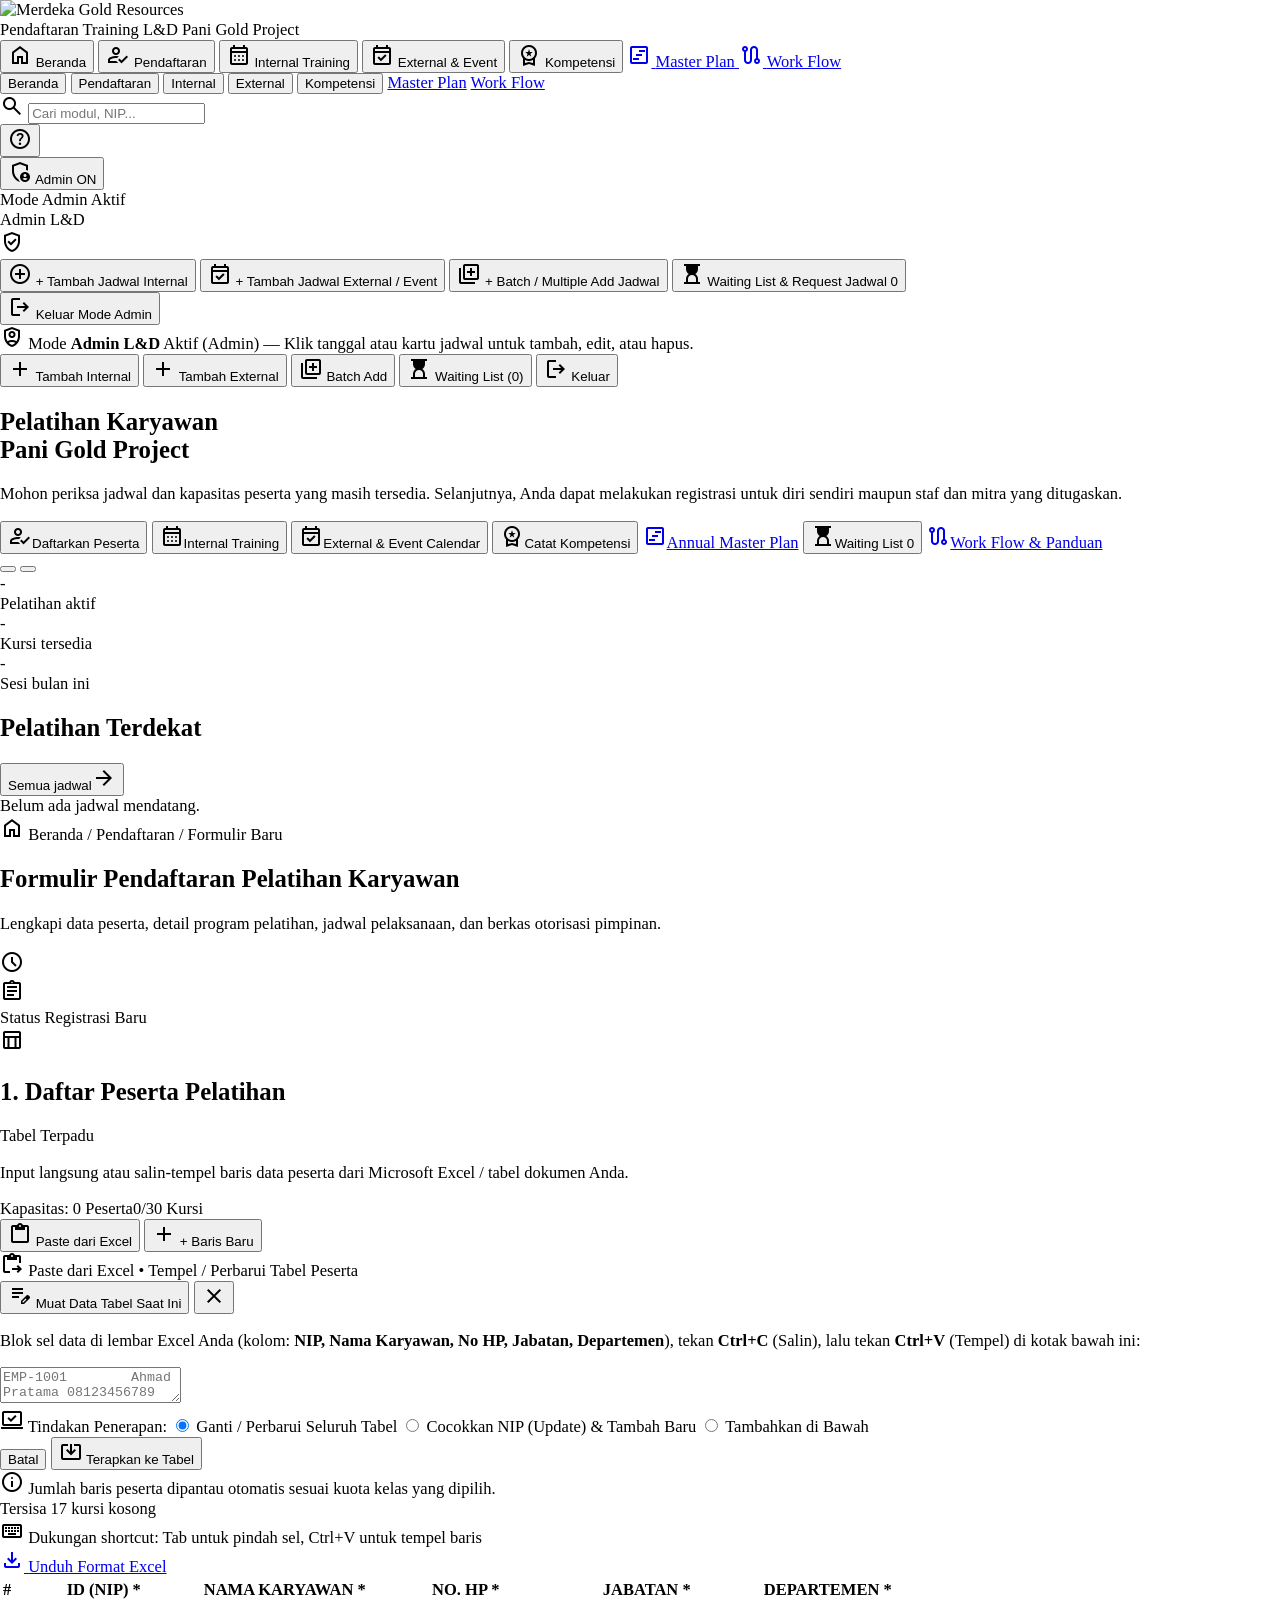
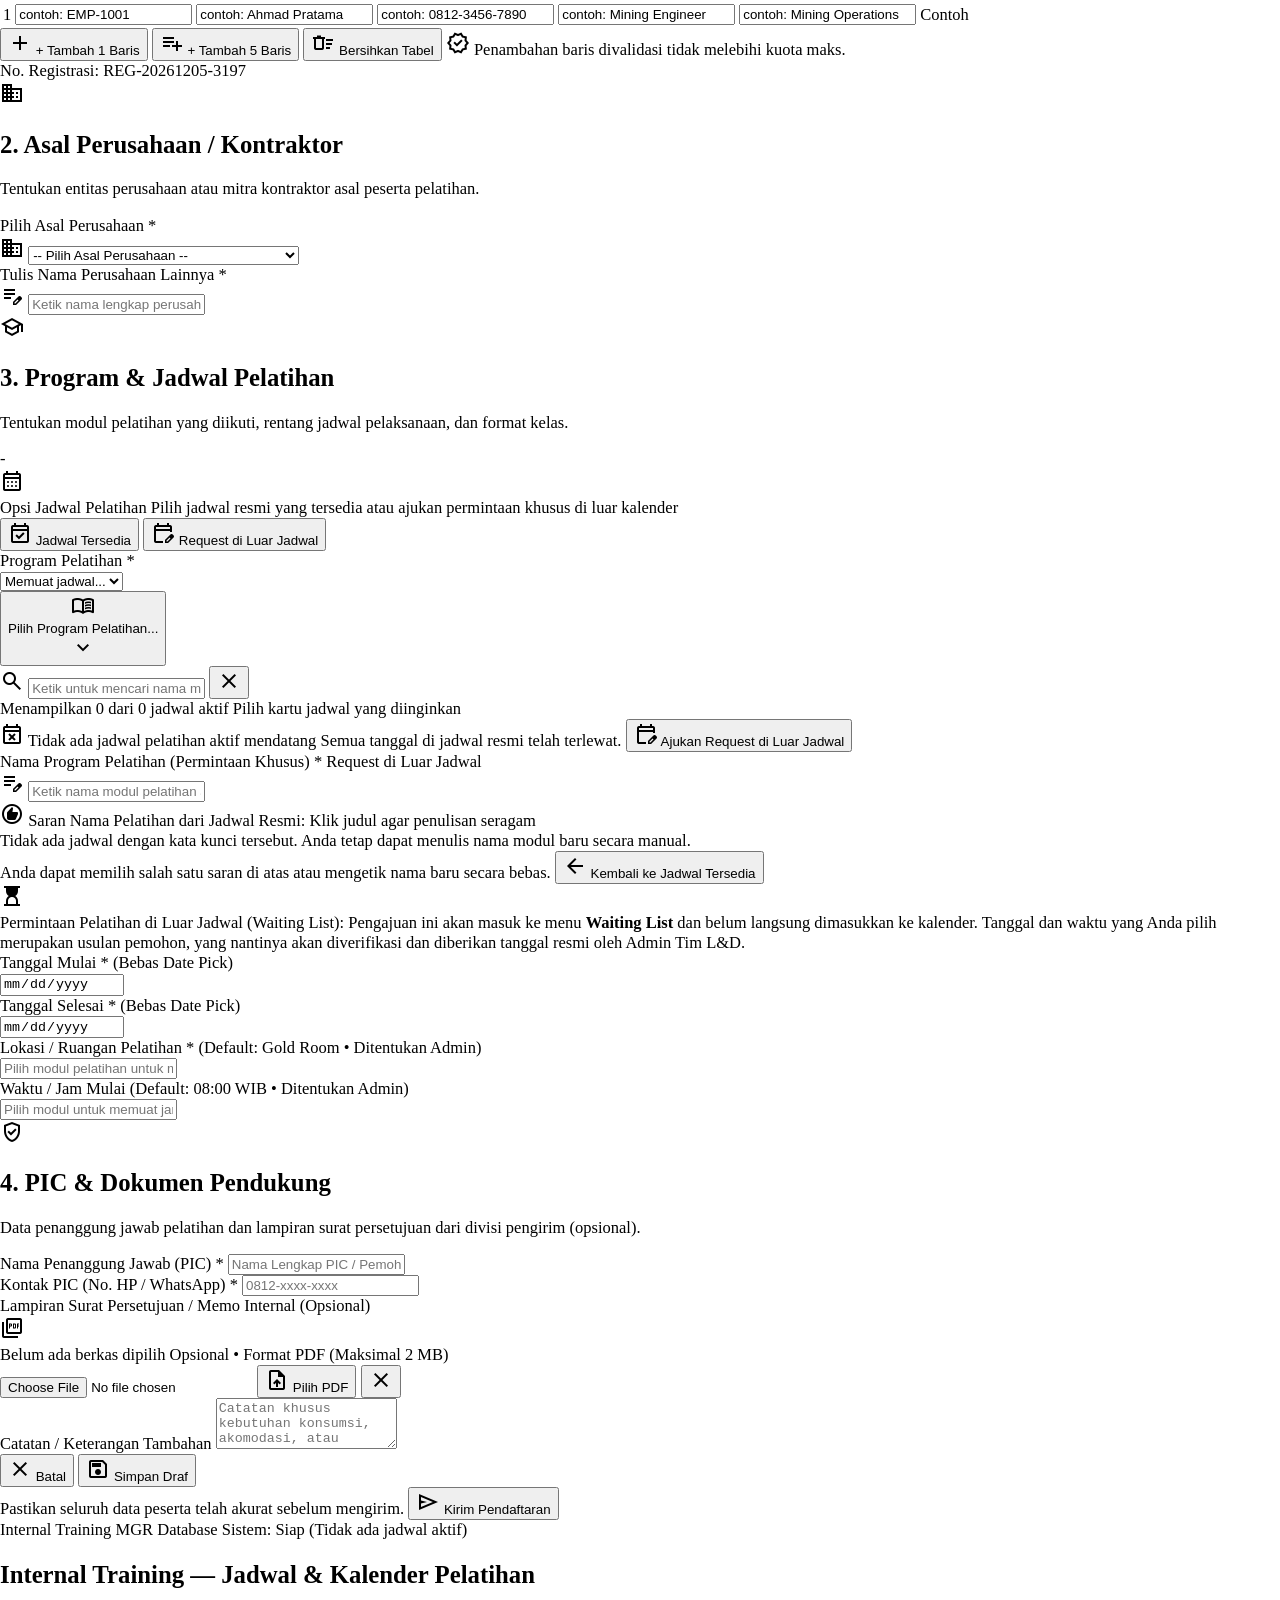
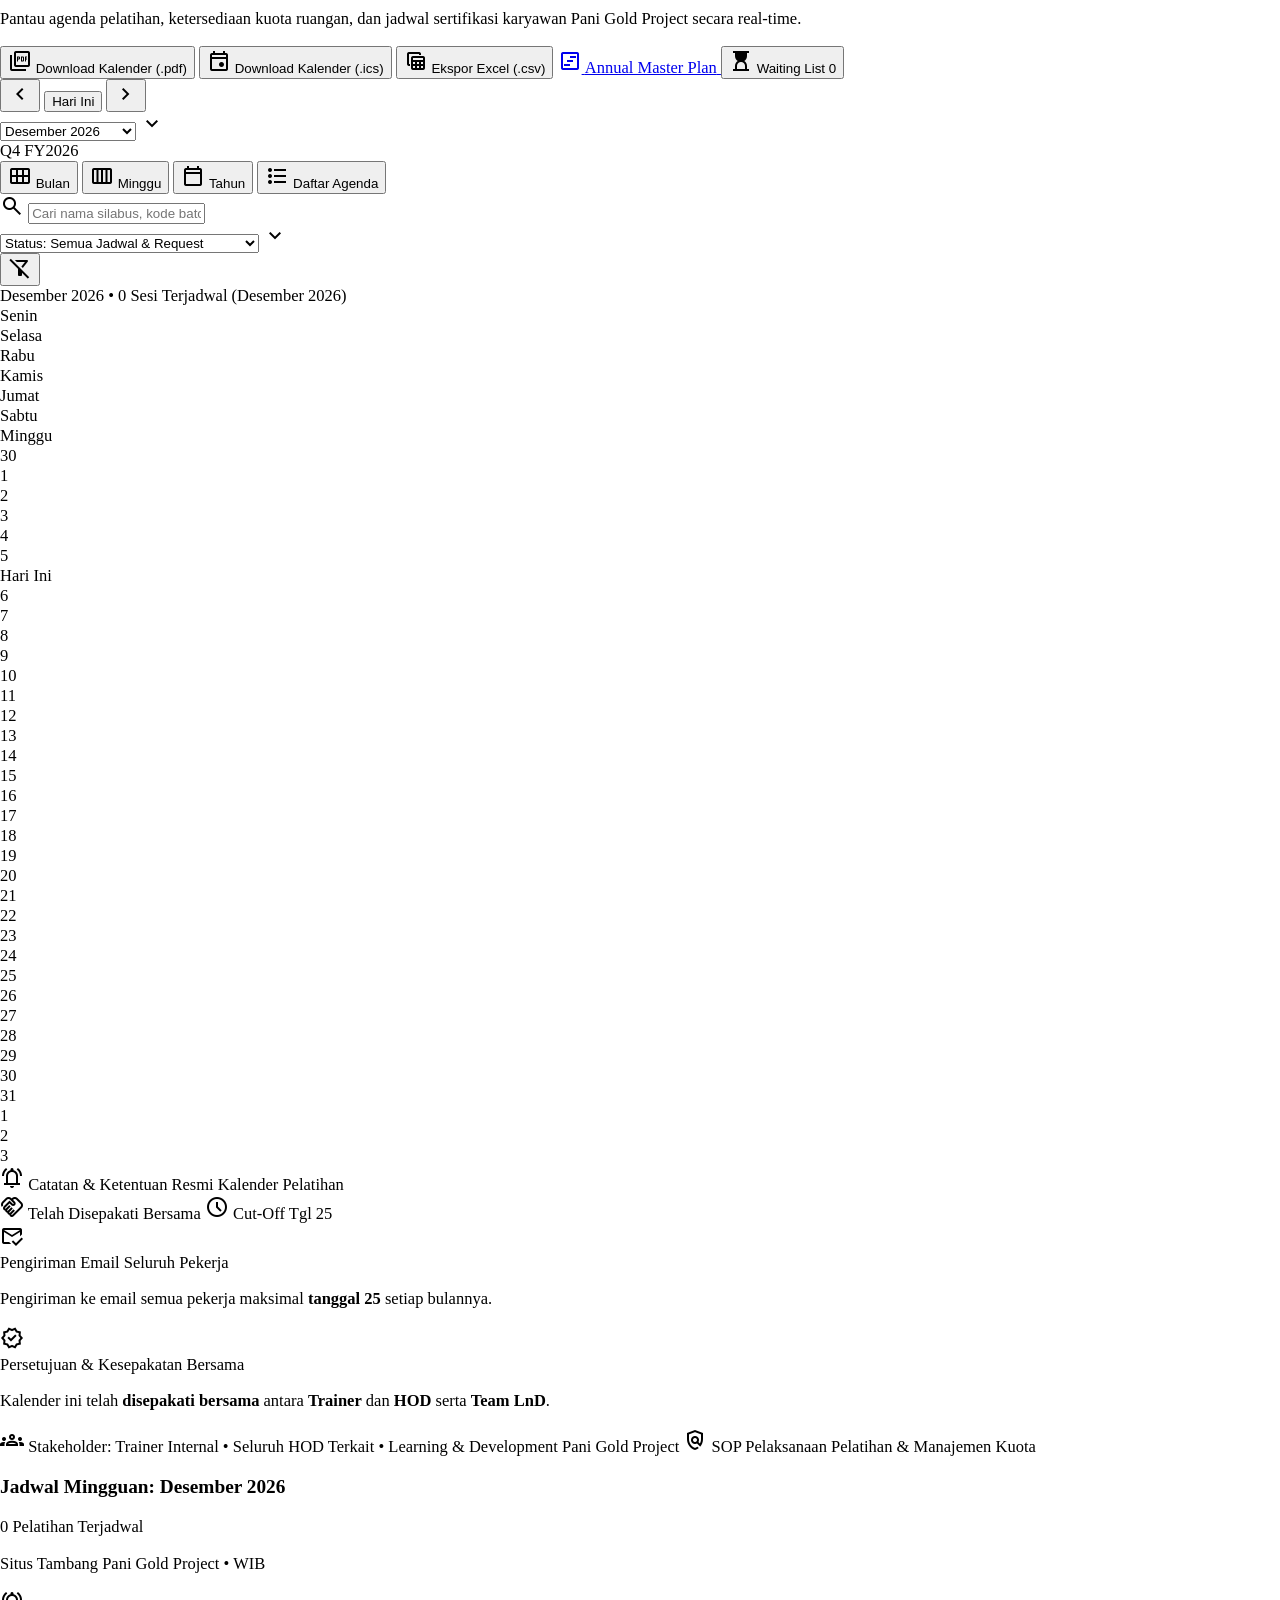
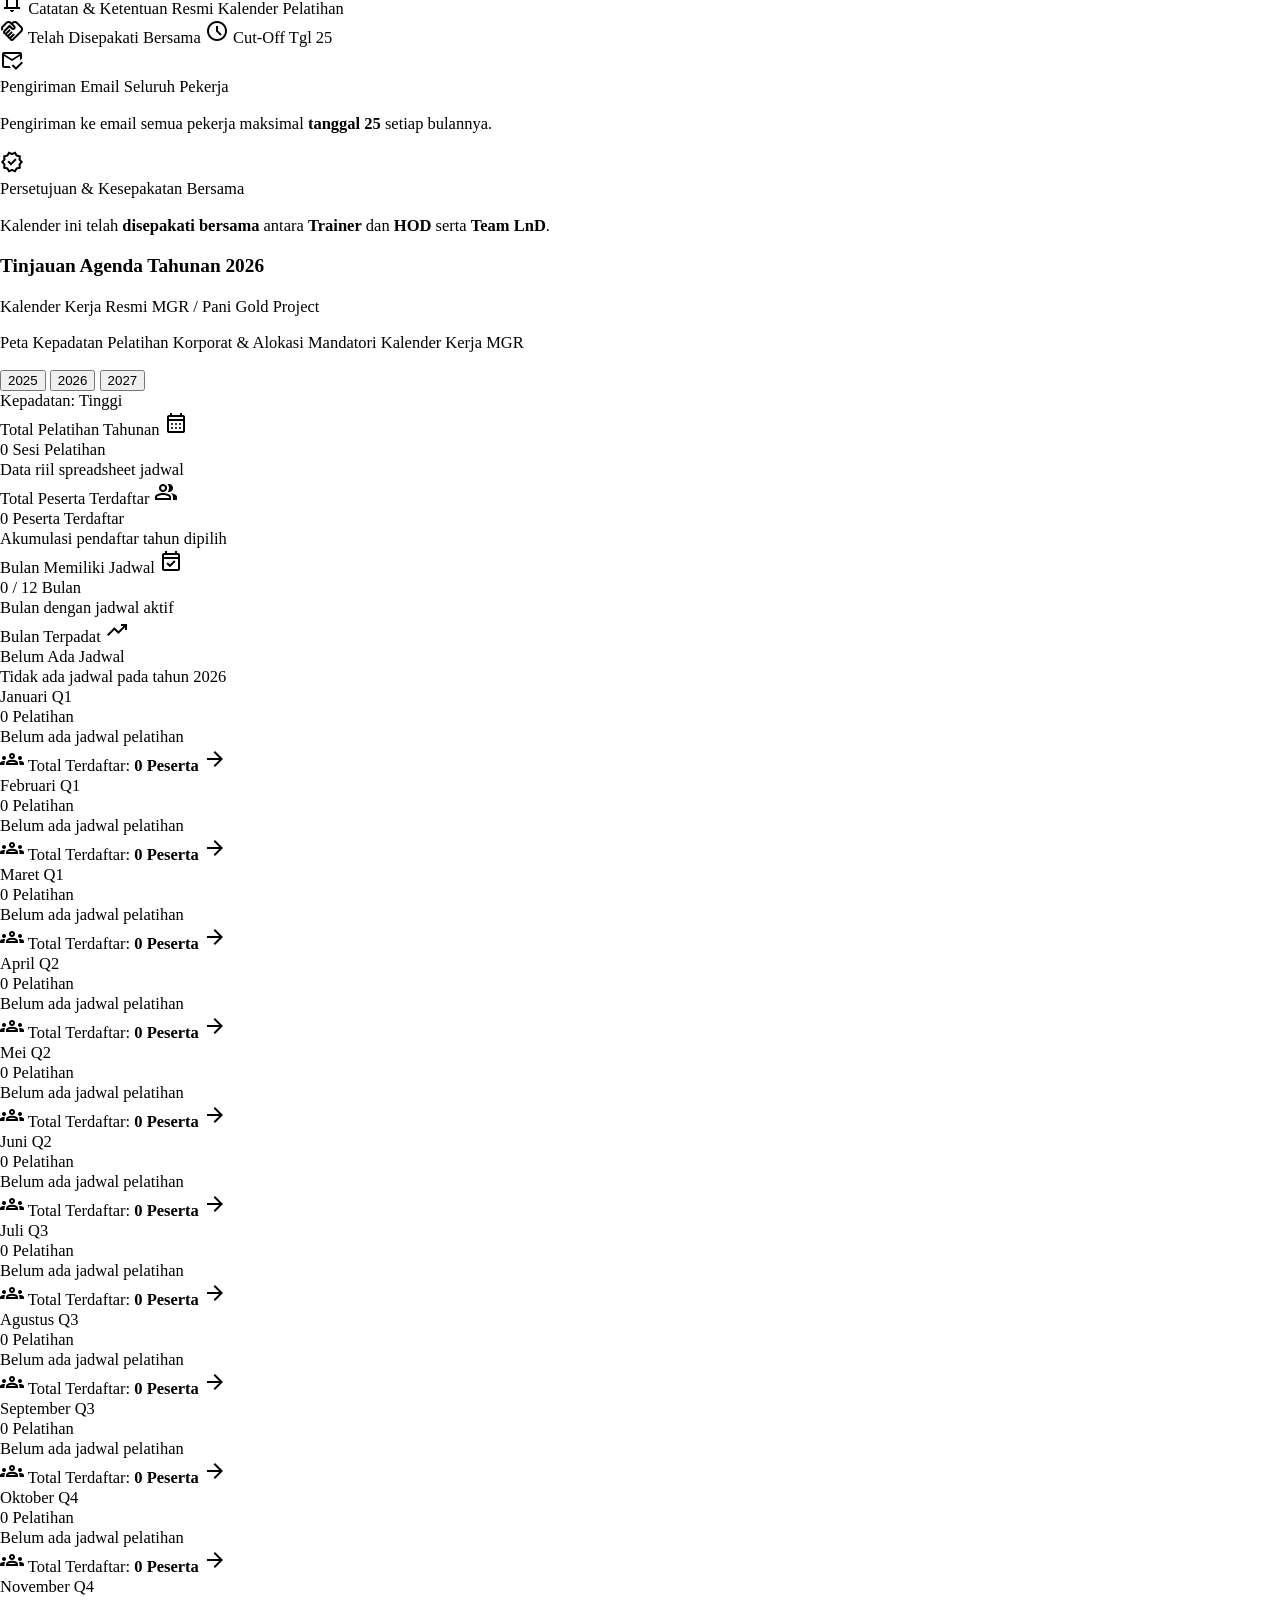
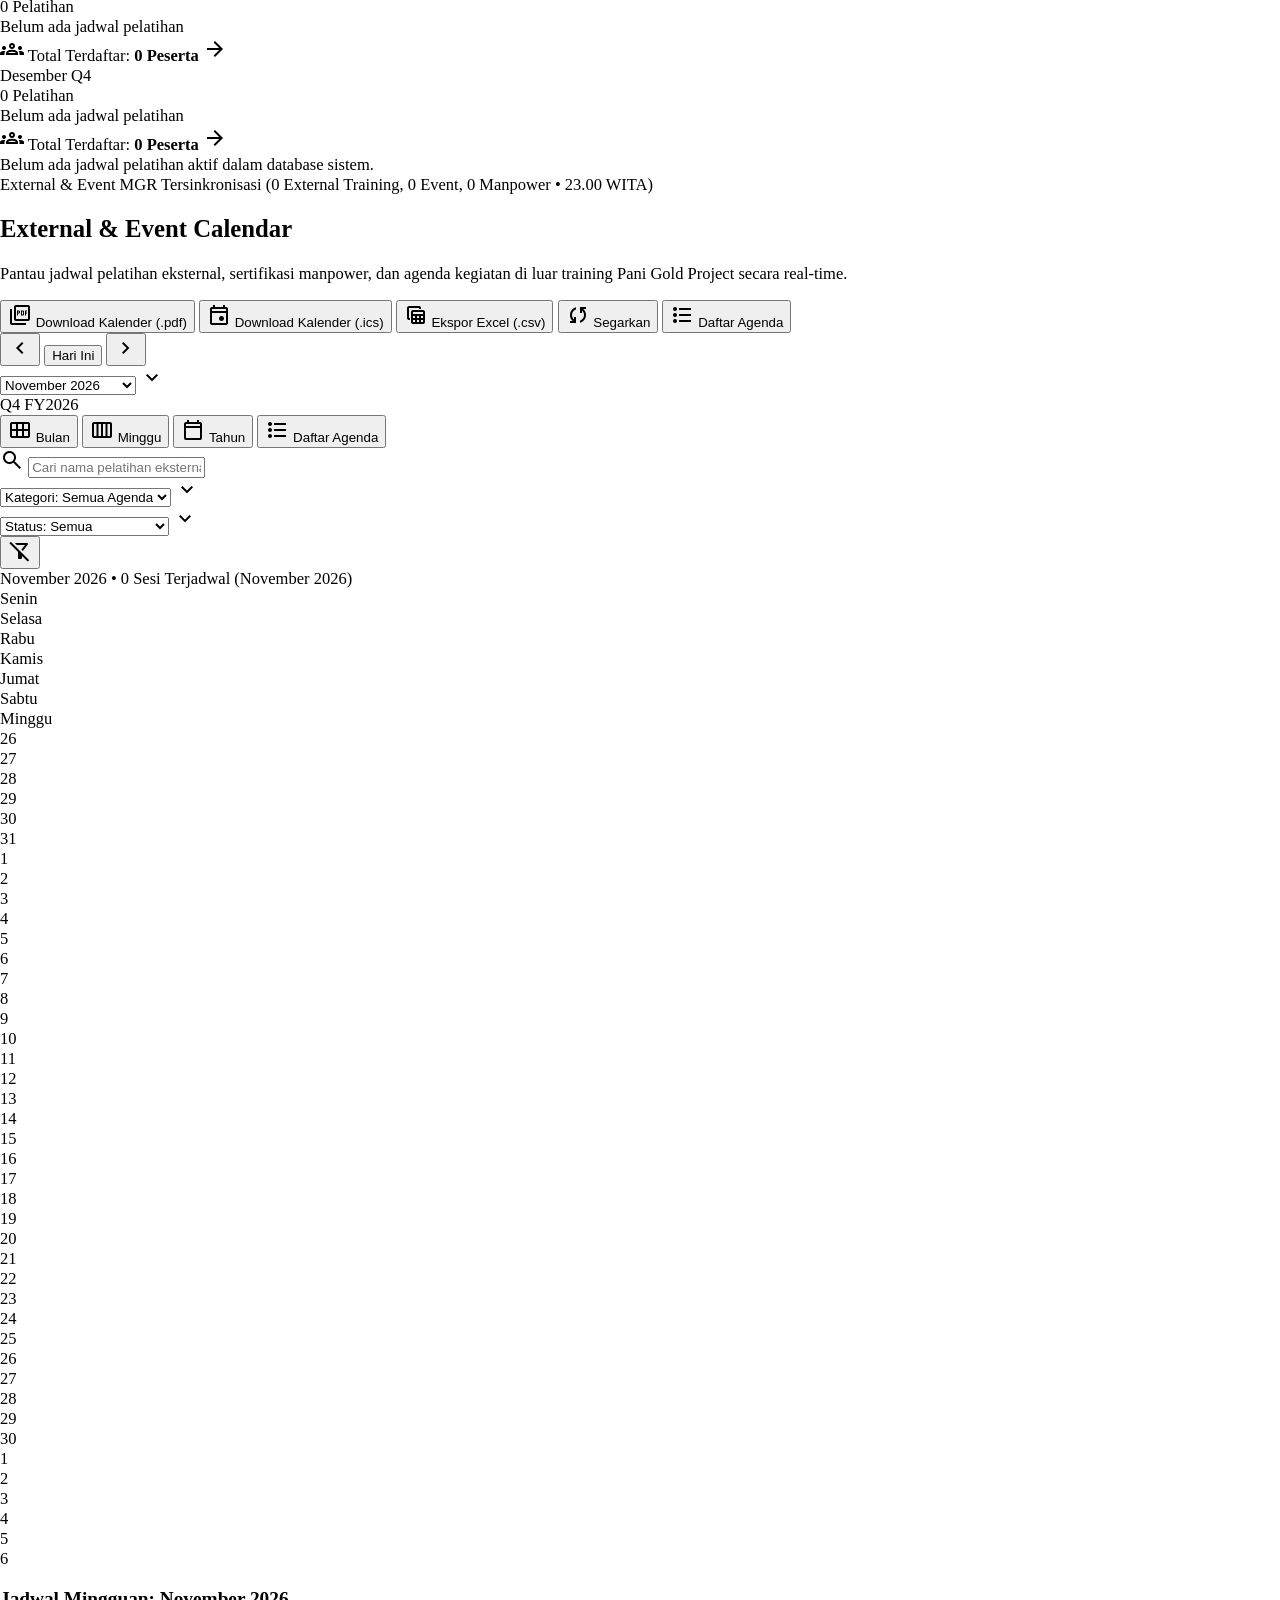
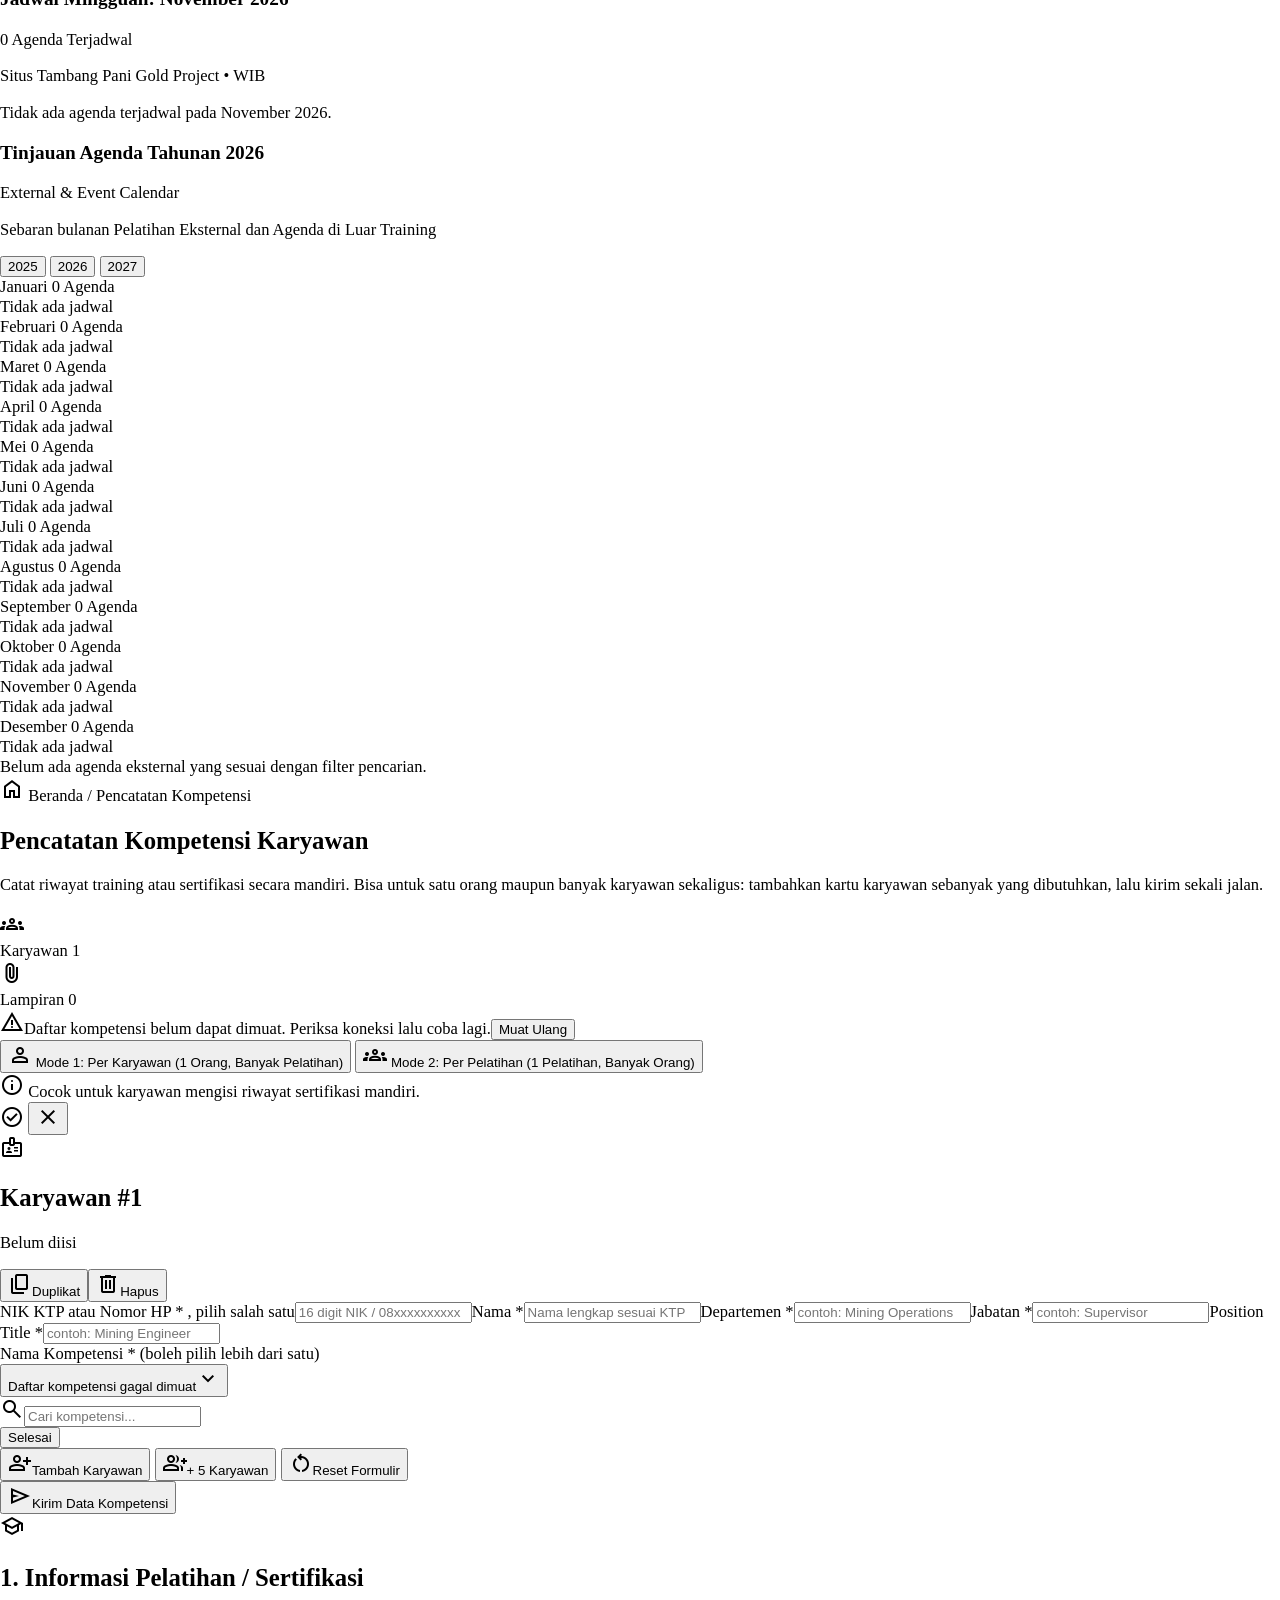
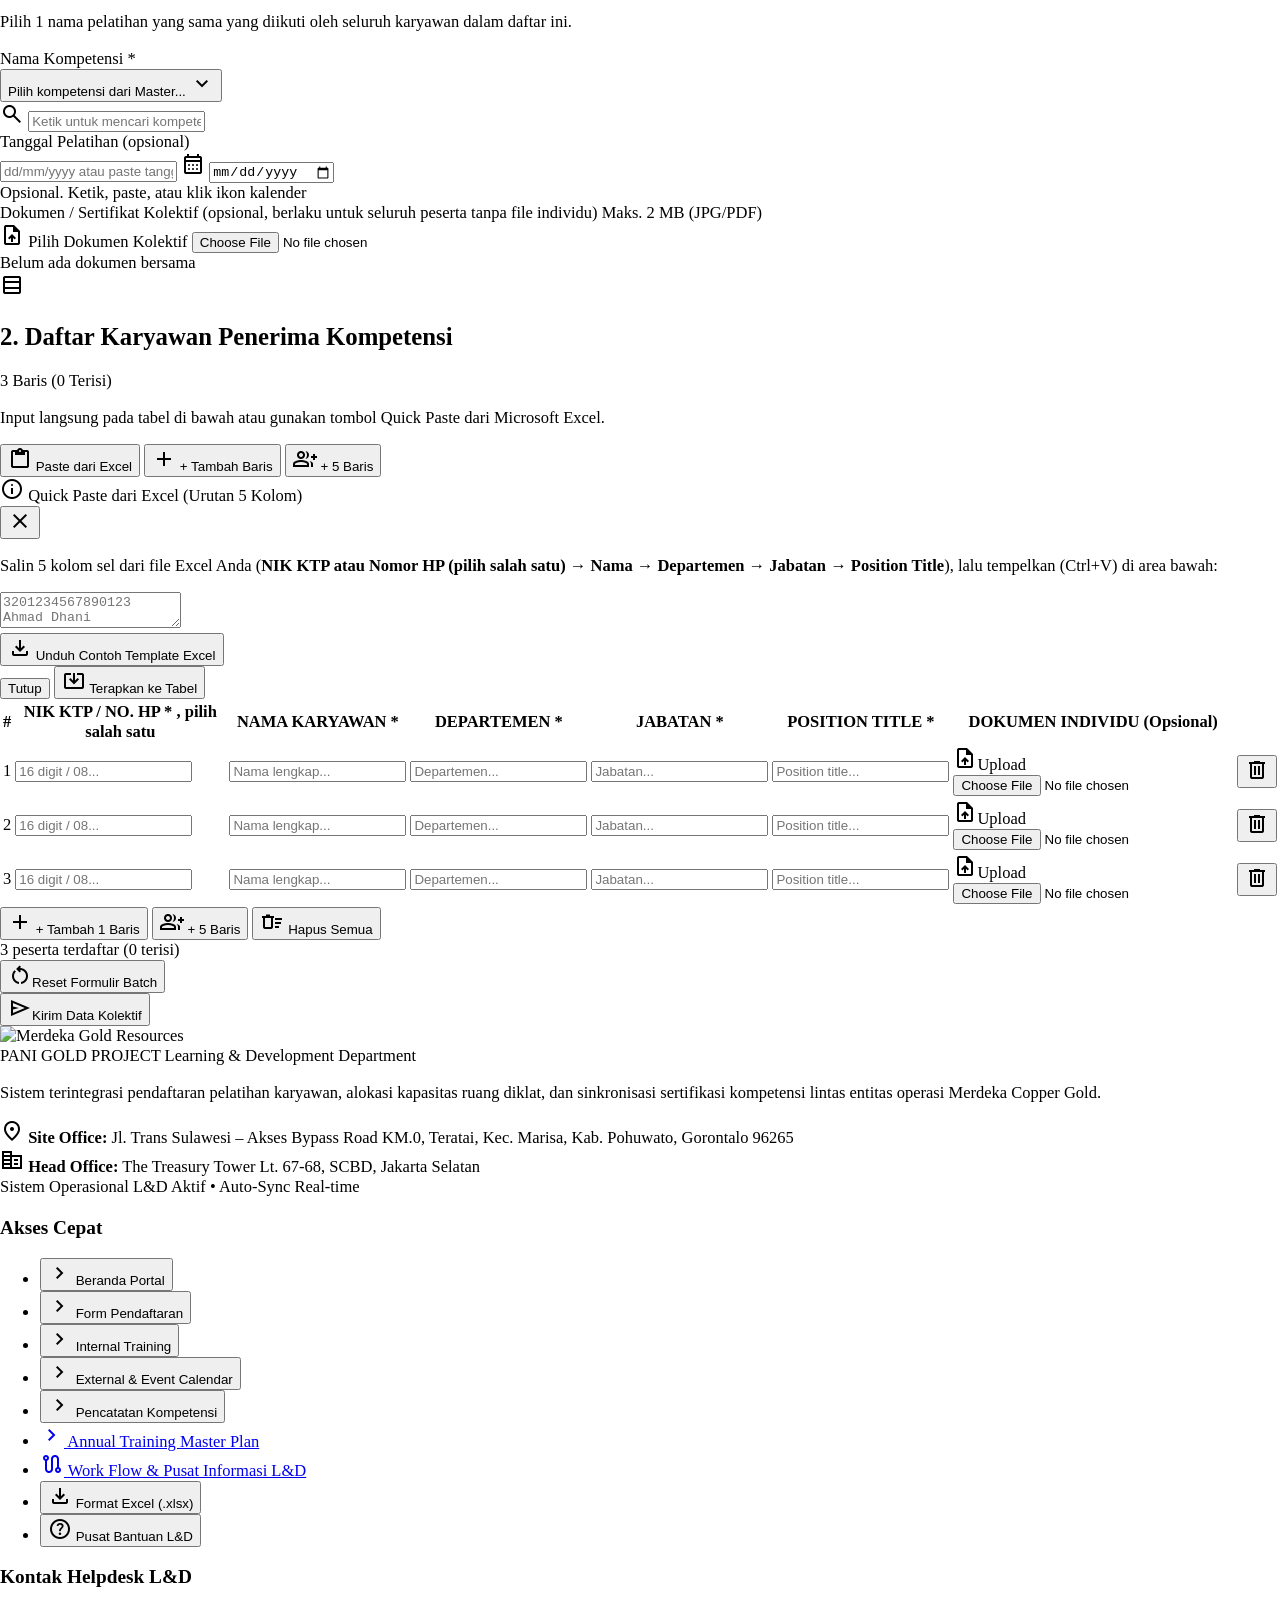
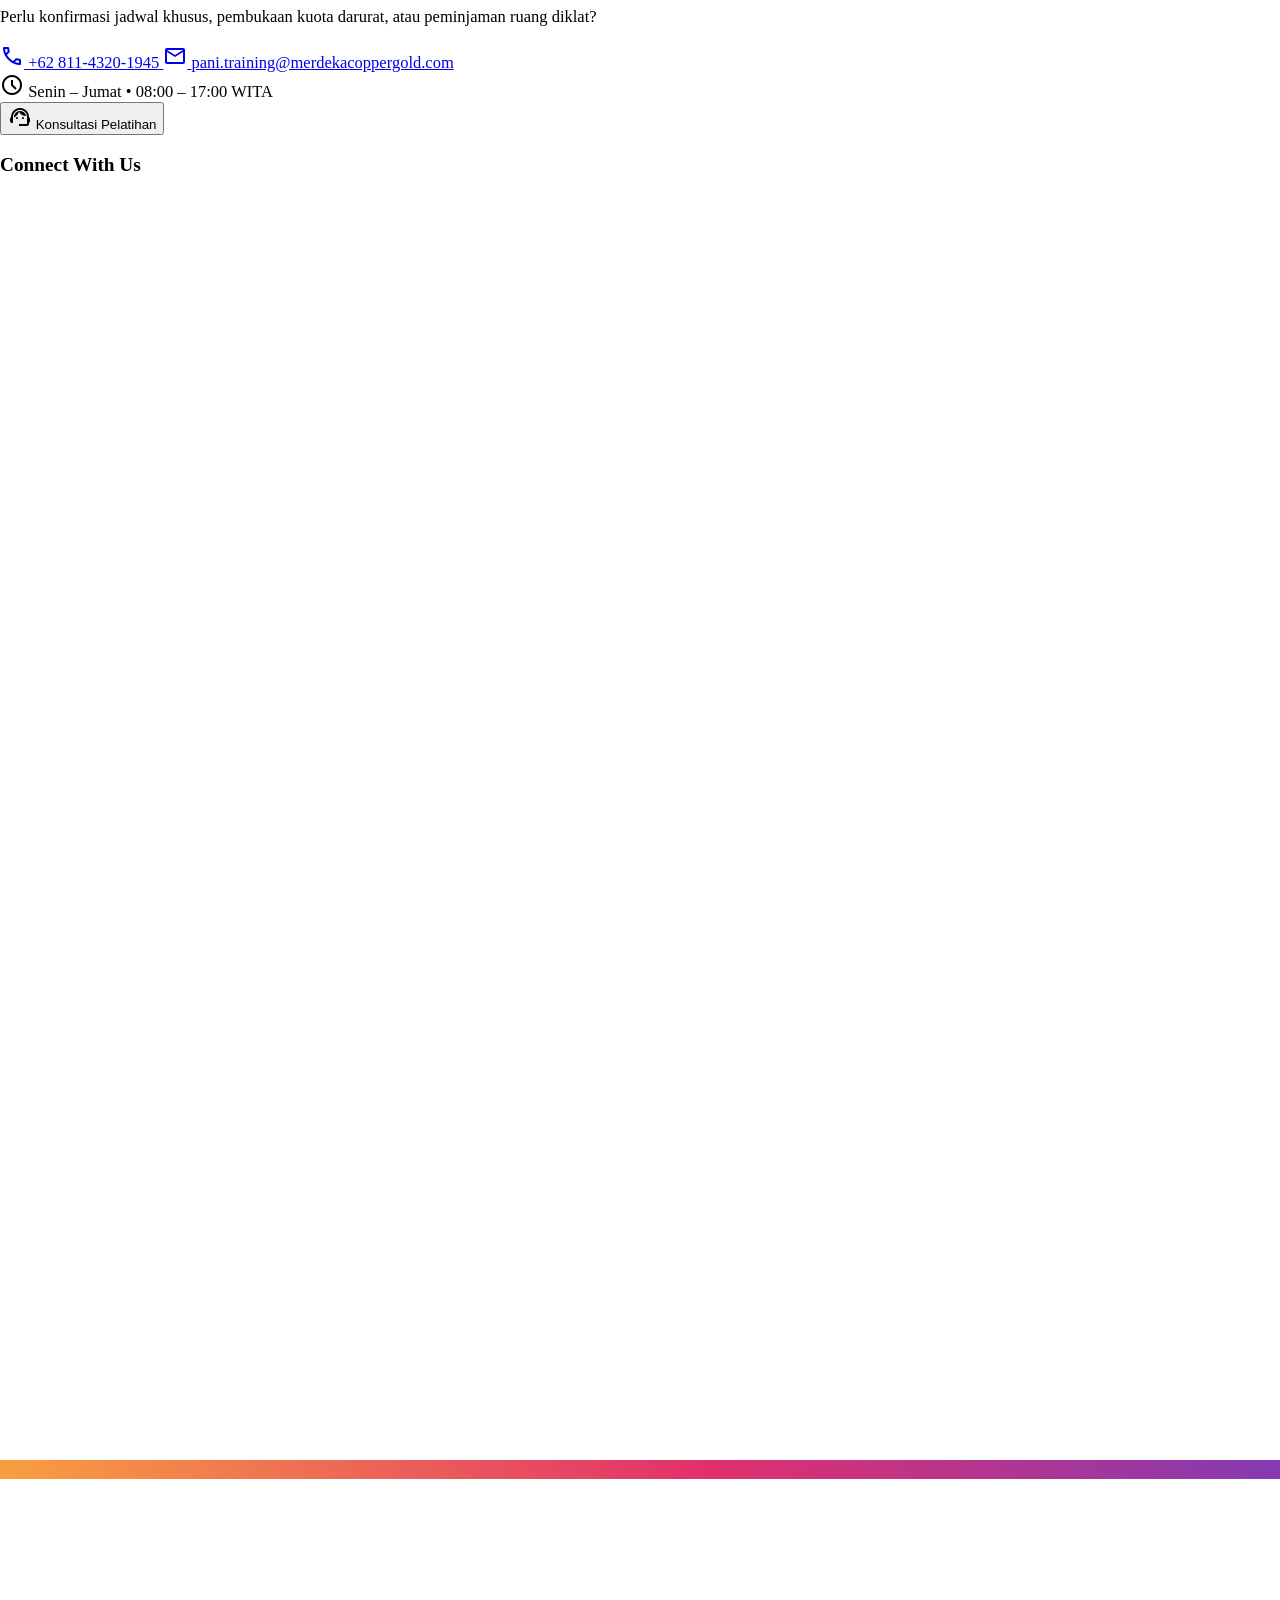
==== commit b0f104f0: "Add files via upload" ====
--- a/index.html
+++ b/index.html
@@ -358,6 +358,11 @@
                   <span class="material-symbols-outlined text-[18px] text-amber-700">library_add</span>
                   <span>+ Batch / Multiple Add Jadwal</span>
                 </button>
+                <button type="button" onclick="closeAdminDropdown(); openWaitingListModal();" class="w-full px-3.5 py-2 text-left text-xs font-semibold text-amber-900 hover:bg-amber-50 flex items-center gap-2.5 transition-colors">
+                  <span class="material-symbols-outlined text-[18px] text-amber-700">hourglass_top</span>
+                  <span>Waiting List &amp; Request Jadwal</span>
+                  <span id="header-admin-wl-badge" class="ml-auto px-1.5 py-0.5 rounded-full text-[10px] font-bold bg-amber-600 text-white">0</span>
+                </button>
               </div>
               <div class="border-t border-outline-variant/40 pt-1 mt-1">
                 <button type="button" onclick="closeAdminDropdown(); handleAdminLogout();" class="w-full px-3.5 py-2 text-left text-xs font-semibold text-error hover:bg-red-50 flex items-center gap-2.5 transition-colors">
@@ -392,6 +397,9 @@
             <button type="button" onclick="openAdminScheduleModal('batch', null, 'internal')" class="h-7 px-2.5 rounded-lg bg-white/15 hover:bg-white/25 text-white text-xs font-semibold inline-flex items-center gap-1 whitespace-nowrap transition-all cursor-pointer">
               <span class="material-symbols-outlined text-[15px]">library_add</span> Batch Add
             </button>
+            <button type="button" onclick="openWaitingListModal()" class="h-7 px-2.5 rounded-lg bg-amber-500/30 hover:bg-amber-500/50 text-amber-200 text-xs font-semibold inline-flex items-center gap-1 whitespace-nowrap transition-all cursor-pointer">
+              <span class="material-symbols-outlined text-[15px]">hourglass_top</span> Waiting List (<span id="ribbon-waiting-list-count">0</span>)
+            </button>
             <button type="button" onclick="handleAdminLogout()" class="h-7 px-2.5 rounded-lg bg-red-500/20 hover:bg-red-500/40 text-red-100 text-xs font-semibold inline-flex items-center gap-1 whitespace-nowrap transition-all cursor-pointer">
               <span class="material-symbols-outlined text-[15px]">logout</span> Keluar
             </button>
@@ -411,6 +419,7 @@
                 <button type="button" onclick="switchPageTab('external')" class="w-full sm:w-auto h-11 px-5 rounded-lg bg-emerald-700 hover:bg-emerald-800 text-white font-label-lg text-label-lg font-semibold inline-flex items-center justify-center gap-2 transition-colors shadow-xs"><span class="material-symbols-outlined text-[20px]">event_available</span>External &amp; Event Calendar</button>
                 <button type="button" onclick="switchPageTab('kompetensi')" class="w-full sm:w-auto h-11 px-5 rounded-lg border border-outline-variant bg-surface-container-lowest hover:bg-surface-container-low text-on-surface font-label-lg text-label-lg font-semibold inline-flex items-center justify-center gap-2 transition-colors"><span class="material-symbols-outlined text-[20px]">workspace_premium</span>Catat Kompetensi</button>
                 <a href="annual-training-master-plan.html" class="w-full sm:w-auto h-11 px-5 rounded-lg border border-outline-variant bg-surface-container-lowest hover:bg-surface-container-low text-on-surface font-label-lg text-label-lg font-semibold inline-flex items-center justify-center gap-2 transition-colors"><span class="material-symbols-outlined text-[20px] text-primary">view_timeline</span>Annual Master Plan</a>
+                <button type="button" onclick="openWaitingListModal()" class="w-full sm:w-auto h-11 px-5 rounded-lg border border-amber-500/40 bg-amber-500/10 hover:bg-amber-500/20 text-amber-900 font-label-lg text-label-lg font-semibold inline-flex items-center justify-center gap-2 transition-colors cursor-pointer" title="Lihat Waiting List &amp; Permintaan Jadwal Training"><span class="material-symbols-outlined text-[20px] text-amber-700">hourglass_top</span>Waiting List <span id="home-waiting-list-badge" class="px-2 py-0.5 text-xs font-bold rounded-full bg-amber-600 text-white">0</span></button>
                 <a href="work-flow.html" class="w-full sm:w-auto h-11 px-5 rounded-lg border border-outline-variant bg-surface-container-lowest hover:bg-surface-container-low text-on-surface font-label-lg text-label-lg font-semibold inline-flex items-center justify-center gap-2 transition-colors"><span class="material-symbols-outlined text-[20px] text-[#9D7828]">route</span>Work Flow &amp; Panduan</a>
               </div>
             </div>
@@ -865,10 +874,10 @@
 
                   <!-- NOTICE BANNER REQUEST DI LUAR JADWAL -->
                   <div id="custom-schedule-notice" class="md:col-span-2 hidden p-3 rounded-xl bg-amber-500/10 border border-amber-500/30 text-amber-950 flex items-start gap-2.5 text-xs leading-relaxed">
-                    <span class="material-symbols-outlined text-amber-600 text-[18px] shrink-0 mt-0.5">info</span>
+                    <span class="material-symbols-outlined text-amber-600 text-[18px] shrink-0 mt-0.5">hourglass_top</span>
                     <div>
-                      <span class="font-bold">Permintaan Pelatihan di Luar Jadwal:</span>
-                      <span class="text-on-surface-variant block mt-0.5">Tentukan tanggal pelaksanaan dengan date picker. Lokasi default diatur di <strong>Gold Room</strong> dan waktu mulai default pukul <strong>08:00 WIB</strong> (nantinya akan ditentukan/dikonfirmasi kembali oleh Admin Tim L&amp;D).</span>
+                      <span class="font-bold">Permintaan Pelatihan di Luar Jadwal (Waiting List):</span>
+                      <span class="text-on-surface-variant block mt-0.5">Pengajuan ini akan masuk ke menu <strong>Waiting List</strong> dan belum langsung dimasukkan ke kalender. Tanggal dan waktu yang Anda pilih merupakan usulan pemohon, yang nantinya akan diverifikasi dan diberikan tanggal resmi oleh Admin Tim L&amp;D.</span>
                     </div>
                   </div>
 
@@ -1035,6 +1044,11 @@
         <span class="material-symbols-outlined text-[18px]">view_timeline</span>
         <span>Annual Master Plan</span>
       </a>
+      <button type="button" onclick="openWaitingListModal()" id="btn-waiting-list" class="inline-flex items-center justify-center gap-2 h-9 sm:h-10 px-3.5 sm:px-4 rounded-xl bg-amber-500/10 hover:bg-amber-500/20 text-amber-900 border border-amber-500/40 font-label-md text-label-md font-semibold shadow-xs whitespace-nowrap transition-all cursor-pointer" title="Lihat Waiting List &amp; Permintaan Jadwal Training">
+        <span class="material-symbols-outlined text-[18px] text-amber-700">hourglass_top</span>
+        <span>Waiting List</span>
+        <span id="waiting-list-count-badge" class="px-2 py-0.5 text-[11px] font-bold rounded-full bg-amber-600 text-white leading-none">0</span>
+      </button>
     </div>
     <div data-admin-only="true" data-admin-display="flex" class="hidden flex-wrap items-center gap-2 sm:gap-2.5 sm:ml-auto">
       <button type="button" onclick="openAdminScheduleModal('batch', null, 'internal')" class="inline-flex items-center justify-center gap-2 h-9 sm:h-10 px-3.5 sm:px-4 rounded-xl bg-amber-50 hover:bg-amber-100 text-amber-900 border border-amber-300/80 font-label-md text-label-md shadow-xs whitespace-nowrap transition-all font-semibold cursor-pointer">
@@ -2660,6 +2674,259 @@
 </div>
 
 <!-- =========================================================================== -->
+<!-- 4B. POP UP MODAL: WAITING LIST & PERMINTAAN JADWAL PELATIHAN                -->
+<!-- =========================================================================== -->
+<div id="waiting-list-modal" class="fixed inset-0 z-50 flex items-center justify-center p-3 sm:p-4 bg-on-surface/50 hidden backdrop-blur-xs">
+  <div role="dialog" aria-modal="true" aria-labelledby="waiting-list-modal-title" class="bg-surface-container-lowest rounded-2xl shadow-2xl border border-outline-variant/60 w-full max-w-4xl max-h-[92vh] flex flex-col overflow-hidden animate-in fade-in zoom-in-95 duration-200">
+    
+    <!-- HEADER -->
+    <div class="px-5 sm:px-7 py-4 sm:py-5 border-b border-outline-variant/50 bg-gradient-to-r from-amber-500/10 via-amber-500/5 to-transparent flex items-start justify-between gap-4 shrink-0">
+      <div class="flex items-center gap-3.5 min-w-0">
+        <div class="w-11 h-11 rounded-xl bg-amber-500/20 text-amber-800 flex items-center justify-center shrink-0 border border-amber-500/30">
+          <span class="material-symbols-outlined text-[24px]">hourglass_top</span>
+        </div>
+        <div class="min-w-0">
+          <div class="flex items-center gap-2 flex-wrap">
+            <h2 id="waiting-list-modal-title" class="font-headline-sm text-title-lg sm:text-headline-sm text-on-surface font-bold leading-tight">Waiting List Permintaan Pelatihan</h2>
+            <span id="waiting-list-modal-header-badge" class="px-2.5 py-0.5 rounded-full text-xs font-bold bg-amber-600 text-white">0 Menunggu</span>
+          </div>
+          <p class="font-body-sm text-body-sm text-on-surface-variant truncate mt-0.5">Daftar permintaan jadwal di luar kalender reguler yang diajukan pemohon, menunggu penetapan tanggal resmi oleh Admin L&amp;D.</p>
+        </div>
+      </div>
+      <button type="button" onclick="closeWaitingListModal()" class="w-9 h-9 rounded-xl flex items-center justify-center hover:bg-surface-container-low text-outline hover:text-on-surface transition-colors cursor-pointer shrink-0" title="Tutup Modal">
+        <span class="material-symbols-outlined text-[20px]">close</span>
+      </button>
+    </div>
+
+    <!-- TOOLBAR & FILTERS -->
+    <div class="px-5 sm:px-7 py-3 border-b border-outline-variant/40 bg-surface-container-low/40 flex flex-col sm:flex-row items-stretch sm:items-center justify-between gap-3 shrink-0">
+      <!-- Search Input -->
+      <div class="relative flex-1">
+        <span class="material-symbols-outlined absolute left-3 top-1/2 -translate-y-1/2 text-outline text-[18px]">search</span>
+        <input type="text" id="waiting-list-search" oninput="filterWaitingList()" placeholder="Cari modul, nama PIC, peserta, departemen..." class="w-full h-9 pl-9 pr-8 rounded-lg bg-surface-container-lowest border border-outline-variant font-body-sm text-body-sm text-on-surface placeholder:text-outline focus:outline-none focus:ring-2 focus:ring-primary shadow-xs">
+        <button type="button" id="waiting-list-search-clear" onclick="clearWaitingListSearch()" class="hidden absolute right-2.5 top-1/2 -translate-y-1/2 text-outline hover:text-on-surface p-0.5">
+          <span class="material-symbols-outlined text-[16px]">close</span>
+        </button>
+      </div>
+
+      <!-- Filter Buttons -->
+      <div class="flex items-center gap-1.5 self-start sm:self-auto shrink-0">
+        <button type="button" onclick="setWaitingListFilter('pending')" id="wl-filter-pending" class="px-3 py-1.5 rounded-lg text-xs font-semibold bg-amber-600 text-white shadow-xs transition-colors cursor-pointer flex items-center gap-1">
+          <span>Menunggu Tanggal</span>
+          <span id="wl-count-pending" class="px-1.5 py-0.2 rounded-full bg-white/20 text-[10px]">0</span>
+        </button>
+        <button type="button" onclick="setWaitingListFilter('all')" id="wl-filter-all" class="px-3 py-1.5 rounded-lg text-xs font-semibold bg-surface-container-lowest text-on-surface-variant hover:bg-surface-container-low border border-outline-variant/50 transition-colors cursor-pointer flex items-center gap-1">
+          <span>Semua</span>
+          <span id="wl-count-all" class="px-1.5 py-0.2 rounded-full bg-outline-variant/40 text-[10px]">0</span>
+        </button>
+        <button type="button" onclick="setWaitingListFilter('scheduled')" id="wl-filter-scheduled" class="px-3 py-1.5 rounded-lg text-xs font-semibold bg-surface-container-lowest text-on-surface-variant hover:bg-surface-container-low border border-outline-variant/50 transition-colors cursor-pointer flex items-center gap-1">
+          <span>Terjadwal</span>
+          <span id="wl-count-scheduled" class="px-1.5 py-0.2 rounded-full bg-outline-variant/40 text-[10px]">0</span>
+        </button>
+        <button type="button" onclick="refreshWaitingListData()" class="w-8 h-8 rounded-lg flex items-center justify-center hover:bg-surface-container-low text-primary transition-colors cursor-pointer" title="Muat Ulang Data">
+          <span class="material-symbols-outlined text-[18px]">sync</span>
+        </button>
+      </div>
+    </div>
+
+    <!-- LIST CONTAINER -->
+    <div id="waiting-list-items-container" class="flex-1 overflow-y-auto p-4 sm:p-6 space-y-4 bg-surface-container-low/20">
+      <!-- Populated via JS -->
+    </div>
+
+    <!-- FOOTER -->
+    <div class="px-5 sm:px-7 py-3.5 border-t border-outline-variant/50 bg-surface-container-lowest flex flex-wrap items-center justify-between gap-3 shrink-0">
+      <div class="flex items-center gap-2 text-xs text-on-surface-variant">
+        <span class="material-symbols-outlined text-[16px] text-amber-600">info</span>
+        <span>Admin dapat memberikan tanggal untuk memindahkan permintaan dari Waiting List ke Kalender Resmi.</span>
+      </div>
+      <div class="flex items-center gap-2">
+        <button type="button" onclick="closeWaitingListModal(); switchPageTab('pendaftaran'); setTimeout(() => setCustomTrainingMode(true), 150);" class="h-9 px-3.5 rounded-xl border border-outline-variant text-on-surface hover:bg-surface-container-low font-label-md text-xs font-semibold inline-flex items-center gap-1.5 transition-colors cursor-pointer">
+          <span class="material-symbols-outlined text-[16px]">add_circle</span>
+          <span>Ajukan Request Baru</span>
+        </button>
+        <button type="button" onclick="closeWaitingListModal()" class="h-9 px-4 rounded-xl bg-surface-container-low hover:bg-surface-container text-on-surface font-label-md text-xs font-semibold inline-flex items-center gap-1.5 transition-colors cursor-pointer">
+          <span>Tutup</span>
+        </button>
+      </div>
+    </div>
+
+  </div>
+</div>
+
+<!-- =========================================================================== -->
+<!-- 4C. MODAL ADMIN: BERIKAN TANGGAL & TETAPKAN JADWAL WAITING LIST             -->
+<!-- =========================================================================== -->
+<div id="admin-assign-date-modal" class="fixed inset-0 z-50 flex items-center justify-center p-3 sm:p-4 bg-on-surface/50 hidden backdrop-blur-xs">
+  <div role="dialog" aria-modal="true" aria-labelledby="assign-date-modal-title" class="bg-surface-container-lowest rounded-2xl shadow-2xl border border-outline-variant/60 w-full max-w-2xl max-h-[92vh] flex flex-col overflow-hidden animate-in fade-in zoom-in-95 duration-200">
+    
+    <!-- HEADER -->
+    <div class="px-5 sm:px-7 py-4 sm:py-5 border-b border-outline-variant/50 bg-[#261900] text-white flex items-start justify-between gap-4 shrink-0">
+      <div class="flex items-center gap-3 min-w-0">
+        <div class="w-10 h-10 rounded-xl bg-amber-500/20 text-amber-300 flex items-center justify-center shrink-0 border border-amber-500/40">
+          <span class="material-symbols-outlined text-[22px]">calendar_add_on</span>
+        </div>
+        <div class="min-w-0">
+          <div class="flex items-center gap-2">
+            <span class="px-2 py-0.5 rounded-md text-[10px] font-bold uppercase tracking-wider bg-amber-400 text-amber-950">Admin Action</span>
+            <span class="text-xs text-white/70">Waiting List &rarr; Kalender Resmi</span>
+          </div>
+          <h3 id="assign-date-modal-title" class="font-headline-sm text-title-md sm:text-headline-sm font-bold leading-tight mt-0.5">Berikan Tanggal &amp; Tetapkan Jadwal</h3>
+        </div>
+      </div>
+      <button type="button" onclick="closeAdminAssignDateModal()" class="w-8 h-8 rounded-lg flex items-center justify-center hover:bg-white/10 text-white/70 hover:text-white transition-colors cursor-pointer shrink-0" title="Tutup Modal">
+        <span class="material-symbols-outlined text-[18px]">close</span>
+      </button>
+    </div>
+
+    <!-- FORM BODY -->
+    <form id="admin-assign-date-form" onsubmit="submitAssignDateToWaitingList(event)" class="flex-1 overflow-y-auto p-5 sm:p-7 flex flex-col gap-5">
+      <input type="hidden" id="assign-date-req-id" value="">
+      <input type="hidden" id="assign-date-agenda" value="">
+
+      <!-- SUMMARY CARD REQUEST -->
+      <div class="p-4 rounded-xl bg-amber-50/70 border border-amber-200/80 flex flex-col gap-2.5">
+        <div class="flex items-start justify-between gap-3">
+          <div class="min-w-0">
+            <span class="text-[11px] font-semibold text-amber-800 uppercase tracking-wider">Permintaan Pelatihan:</span>
+            <h4 id="assign-date-display-agenda" class="text-base font-bold text-on-surface truncate">-</h4>
+          </div>
+          <span id="assign-date-display-peserta" class="px-2.5 py-1 rounded-full text-xs font-bold bg-amber-200/80 text-amber-900 shrink-0">0 Calon Peserta</span>
+        </div>
+        <div class="grid grid-cols-1 sm:grid-cols-2 gap-2 pt-2 border-t border-amber-200/60 text-xs">
+          <div>
+            <span class="text-on-surface-variant">Pemohon / PIC:</span>
+            <span id="assign-date-display-pic" class="font-semibold text-on-surface ml-1">-</span>
+          </div>
+          <div>
+            <span class="text-on-surface-variant">Usulan Tanggal Pemohon:</span>
+            <span id="assign-date-display-proposed" class="font-semibold text-on-surface ml-1">-</span>
+          </div>
+        </div>
+      </div>
+
+      <!-- ROW 1: TANGGAL MULAI & TANGGAL SELESAI -->
+      <div class="grid grid-cols-1 sm:grid-cols-2 gap-4">
+        <div class="flex flex-col gap-1.5">
+          <label class="text-xs font-bold text-on-surface flex items-center gap-1.5" for="assign-date-start">
+            <span class="material-symbols-outlined text-[16px] text-primary">event</span>
+            Tanggal Mulai Pelatihan <span class="text-error">*</span>
+          </label>
+          <input type="date" id="assign-date-start" required onchange="handleAssignDateChange()" onclick="try{this.showPicker()}catch(e){}" class="w-full h-10 px-3 rounded-xl bg-surface-container-lowest border border-outline-variant font-body-sm text-body-sm text-on-surface focus:outline-none focus:ring-2 focus:ring-primary shadow-xs cursor-pointer">
+        </div>
+
+        <div class="flex flex-col gap-1.5">
+          <div class="flex items-center justify-between">
+            <label class="text-xs font-bold text-on-surface flex items-center gap-1.5" for="assign-date-end">
+              <span class="material-symbols-outlined text-[16px] text-primary">event_available</span>
+              Tanggal Selesai Pelatihan <span class="text-error">*</span>
+            </label>
+            <span id="assign-date-duration-badge" class="text-[11px] font-semibold text-primary">1 Hari (8 Jam)</span>
+          </div>
+          <input type="date" id="assign-date-end" required onchange="handleAssignDateChange()" onclick="try{this.showPicker()}catch(e){}" class="w-full h-10 px-3 rounded-xl bg-surface-container-lowest border border-outline-variant font-body-sm text-body-sm text-on-surface focus:outline-none focus:ring-2 focus:ring-primary shadow-xs cursor-pointer">
+        </div>
+      </div>
+
+      <!-- ROW 2: JAM MULAI & RUANGAN -->
+      <div class="grid grid-cols-1 sm:grid-cols-2 gap-4">
+        <div class="flex flex-col gap-1.5">
+          <label class="text-xs font-bold text-on-surface flex items-center gap-1.5" for="assign-date-hour">
+            <span class="material-symbols-outlined text-[16px] text-primary">schedule</span>
+            Waktu / Jam Mulai Pelatihan <span class="text-error">*</span>
+          </label>
+          <input type="text" id="assign-date-hour" list="assign-date-hours-list" value="08:00 WIB" required placeholder="Contoh: 08:00 WIB" class="w-full h-10 px-3 rounded-xl bg-surface-container-lowest border border-outline-variant font-body-sm text-body-sm text-on-surface focus:outline-none focus:ring-2 focus:ring-primary shadow-xs">
+          <datalist id="assign-date-hours-list">
+            <option value="08:00 WIB">08:00 WIB (Pagi)</option>
+            <option value="08:30 WIB">08:30 WIB</option>
+            <option value="09:00 WIB">09:00 WIB</option>
+            <option value="10:00 WIB">10:00 WIB</option>
+            <option value="13:00 WIB">13:00 WIB (Siang)</option>
+            <option value="14:00 WIB">14:00 WIB</option>
+          </datalist>
+        </div>
+
+        <div class="flex flex-col gap-1.5">
+          <label class="text-xs font-bold text-on-surface flex items-center gap-1.5" for="assign-date-room">
+            <span class="material-symbols-outlined text-[16px] text-primary">meeting_room</span>
+            Ruangan Pelatihan <span class="text-error">*</span>
+          </label>
+          <input type="text" id="assign-date-room" list="assign-date-rooms-list" value="Gold Room" required placeholder="Contoh: Gold Room / Ruang Diklat" class="w-full h-10 px-3 rounded-xl bg-surface-container-lowest border border-outline-variant font-body-sm text-body-sm text-on-surface focus:outline-none focus:ring-2 focus:ring-primary shadow-xs">
+          <datalist id="assign-date-rooms-list">
+            <option value="Gold Room">Gold Room</option>
+            <option value="Ruang Diklat Lantai 2">Ruang Diklat Lantai 2</option>
+            <option value="Safety Induction Room">Safety Induction Room</option>
+            <option value="Training Center Room A">Training Center Room A</option>
+            <option value="Training Center Room B">Training Center Room B</option>
+            <option value="Workshop Diklat">Workshop Diklat</option>
+            <option value="Meeting Room Utama">Meeting Room Utama</option>
+          </datalist>
+        </div>
+      </div>
+
+      <!-- ROW 3: BATCH & KUOTA & STATUS -->
+      <div class="grid grid-cols-1 sm:grid-cols-3 gap-4">
+        <div class="flex flex-col gap-1.5">
+          <label class="text-xs font-bold text-on-surface flex items-center gap-1.5" for="assign-date-batch">
+            <span class="material-symbols-outlined text-[16px] text-primary">layers</span>
+            Batch Pelatihan
+          </label>
+          <input type="text" id="assign-date-batch" value="Batch Khusus" placeholder="Batch 1 / Batch Khusus" class="w-full h-10 px-3 rounded-xl bg-surface-container-lowest border border-outline-variant font-body-sm text-body-sm text-on-surface focus:outline-none focus:ring-2 focus:ring-primary shadow-xs">
+        </div>
+
+        <div class="flex flex-col gap-1.5">
+          <label class="text-xs font-bold text-on-surface flex items-center gap-1.5" for="assign-date-kuota">
+            <span class="material-symbols-outlined text-[16px] text-primary">group</span>
+            Kuota Peserta <span class="text-error">*</span>
+          </label>
+          <input type="number" id="assign-date-kuota" min="1" max="100" value="25" required class="w-full h-10 px-3 rounded-xl bg-surface-container-lowest border border-outline-variant font-body-sm text-body-sm text-on-surface focus:outline-none focus:ring-2 focus:ring-primary shadow-xs">
+        </div>
+
+        <div class="flex flex-col gap-1.5">
+          <label class="text-xs font-bold text-on-surface flex items-center gap-1.5" for="assign-date-status">
+            <span class="material-symbols-outlined text-[16px] text-primary">toggle_on</span>
+            Status Pelatihan
+          </label>
+          <select id="assign-date-status" class="w-full h-10 px-3 rounded-xl bg-surface-container-lowest border border-outline-variant font-body-sm text-body-sm text-on-surface focus:outline-none focus:ring-2 focus:ring-primary shadow-xs cursor-pointer">
+            <option value="Buka" selected>Buka (Pendaftaran Aktif)</option>
+            <option value="Penuh">Penuh (Kuota Tercukupi)</option>
+          </select>
+        </div>
+      </div>
+
+      <!-- ROW 4: PIC INSTRUKTUR -->
+      <div class="flex flex-col gap-1.5">
+        <label class="text-xs font-bold text-on-surface flex items-center gap-1.5" for="assign-date-pic">
+          <span class="material-symbols-outlined text-[16px] text-primary">person</span>
+          PIC / Trainer L&amp;D
+        </label>
+        <input type="text" id="assign-date-pic" value="Tim L&amp;D Pani Gold Project" class="w-full h-10 px-3 rounded-xl bg-surface-container-lowest border border-outline-variant font-body-sm text-body-sm text-on-surface focus:outline-none focus:ring-2 focus:ring-primary shadow-xs">
+      </div>
+
+      <!-- ROW 5: CATATAN / DESKRIPSI -->
+      <div class="flex flex-col gap-1.5">
+        <label class="text-xs font-bold text-on-surface flex items-center gap-1.5" for="assign-date-deskripsi">
+          <span class="material-symbols-outlined text-[16px] text-primary">description</span>
+          Catatan / Deskripsi Pelatihan
+        </label>
+        <textarea id="assign-date-deskripsi" rows="2" placeholder="Catatan tambahan untuk pelaksanaan pelatihan ini..." class="w-full p-3 rounded-xl bg-surface-container-lowest border border-outline-variant font-body-sm text-body-sm text-on-surface focus:outline-none focus:ring-2 focus:ring-primary shadow-xs"></textarea>
+      </div>
+
+      <!-- SUBMIT FOOTER -->
+      <div class="pt-4 border-t border-outline-variant/50 flex flex-wrap items-center justify-between gap-3">
+        <button type="button" onclick="closeAdminAssignDateModal()" class="h-10 px-4 rounded-xl bg-surface-container-low hover:bg-surface-container text-on-surface font-label-md text-label-md font-semibold transition-colors cursor-pointer">
+          Batal
+        </button>
+        <button type="submit" id="assign-date-submit-btn" class="h-10 px-5 rounded-xl bg-primary hover:bg-primary-container text-on-primary font-label-md text-label-md font-semibold inline-flex items-center gap-2 shadow-sm transition-all cursor-pointer">
+          <span class="material-symbols-outlined text-[18px]">event_available</span>
+          <span id="assign-date-submit-text">Simpan &amp; Masukkan ke Kalender</span>
+        </button>
+      </div>
+
+    </form>
+  </div>
+</div>
+
+<!-- =========================================================================== -->
 <!-- 5. TRAINING DETAIL POPUP MODAL (MODAL RINCIAN PELATIHAN & PESERTA RIIL)     -->
 <!-- =========================================================================== -->
 <div class="fixed inset-0 z-50 flex items-center justify-center p-3 sm:p-4 bg-on-surface/50 hidden" id="training-detail-modal">
@@ -4355,6 +4622,16 @@
         matched.has_linked_request = true;
         matched.linked_request_id = req.id_jadwal;
         matched.linked_request_count = (matched.linked_request_count || 0) + req.peserta.length;
+        if (!Array.isArray(matched.peserta)) matched.peserta = [];
+        req.peserta.forEach(p => {
+          if (!matched.peserta.some(mp => (mp.id_karyawan && mp.id_karyawan === p.id_karyawan) || (mp.nama_karyawan && mp.nama_karyawan.toLowerCase() === (p.nama_karyawan || '').toLowerCase()))) {
+            matched.peserta.push(p);
+          }
+        });
+        matched.total_terdaftar = matched.peserta.length;
+        if (Number(matched.kuota) > 0) {
+          matched.sisa_kuota = Math.max(0, Number(matched.kuota) - matched.total_terdaftar);
+        }
       }
 
       let parsedDates = null;
@@ -4586,10 +4863,11 @@
                 peserta: pesertaList
               };
             });
-            const filteredParsed = parsedSchedules.filter(item => item.id_jadwal && item.agenda && !/tutup|selesai|closed|batal/i.test(item.status));
+            const filteredParsed = parsedSchedules.filter(item => item.id_jadwal && item.agenda && !item.is_request && !/^REQ-/i.test(item.id_jadwal || '') && !/tutup|selesai|closed|batal/i.test(item.status));
             if (rData && rData.table && Array.isArray(rData.table.rows)) {
               const reqs = extractAndSyncTrainingRequests(filteredParsed, rData.table.rows);
-              reqs.forEach(rq => filteredParsed.push(rq));
+              window.LIVE_WAITING_LIST = reqs || [];
+              if (typeof updateWaitingListUI === 'function') updateWaitingListUI();
             }
 
             if (filteredParsed.length > 0) {
@@ -4638,18 +4916,20 @@
           }
         });
 
-        // Jika data dari API belum memuat request (misal sebelum GAS di-deploy ulang), ambil dari Data Pendaftaran via GViz
-        if (!mergedInternal.some(it => it.is_request)) {
-          try {
-            const pData = await fetchGvizSheetJson("1Y5IQUSN84p2Os1e9wxraDIfZF6UfOql4Y5EdXbv850A", "Data Pendaftaran");
-            if (pData && pData.table && Array.isArray(pData.table.rows)) {
-              const reqs = extractAndSyncTrainingRequests(mergedInternal, pData.table.rows);
-              reqs.forEach(rq => mergedInternal.push(rq));
-            }
-          } catch (eReqGviz) {
-            console.warn("Gviz training requests sync fallback error:", eReqGviz);
+        // Ambil Data Pendaftaran via GViz untuk sinkronisasi peserta & Waiting List
+        try {
+          const pData = await fetchGvizSheetJson("1Y5IQUSN84p2Os1e9wxraDIfZF6UfOql4Y5EdXbv850A", "Data Pendaftaran");
+          if (pData && pData.table && Array.isArray(pData.table.rows)) {
+            const reqs = extractAndSyncTrainingRequests(mergedInternal, pData.table.rows);
+            window.LIVE_WAITING_LIST = reqs || [];
+            if (typeof updateWaitingListUI === 'function') updateWaitingListUI();
           }
+        } catch (eReqGviz) {
+          console.warn("Gviz training requests sync fallback error:", eReqGviz);
         }
+
+        // PENTING: Jangan masukkan request/waiting list ke kalender sebelum dijadwalkan oleh Admin!
+        mergedInternal = mergedInternal.filter(item => !item.is_request && !/^REQ-/i.test(item.id_jadwal || ''));
 
         mergedInternal.forEach(item => {
           const parsedH = parseStartHour(item.start_hour || item.startHour || item.waktu);
@@ -6239,9 +6519,9 @@
         hideSoftLoader();
         closeModal();
         const fileMsg = result.file_url ? ' beserta dokumen memo di Google Drive' : '';
-        const successTitle = isCustom ? 'Permintaan Terkirim!' : 'Pendaftaran Berhasil!';
+        const successTitle = isCustom ? 'Masuk ke Waiting List!' : 'Pendaftaran Berhasil!';
         const successMsg = isCustom
-          ? `Permintaan pelatihan "${course}" di luar jadwal untuk ${result.total_peserta || pesertaArray.length} peserta${fileMsg} telah diajukan (ID: ${result.id_booking}). Tim L&D akan segera memvalidasi pengajuan Anda.`
+          ? `Permintaan pelatihan "${course}" untuk ${result.total_peserta || pesertaArray.length} peserta${fileMsg} telah masuk ke Waiting List (ID: ${result.id_booking}). Permintaan tidak langsung masuk kalender; Admin L&D akan meninjau dan menetapkan tanggal jadwal resmi.`
           : `Data ${result.total_peserta || pesertaArray.length} peserta${fileMsg} telah tersimpan (ID: ${result.id_booking}).`;
         showToast('success', successTitle, successMsg);
         
@@ -7339,7 +7619,11 @@
   }
 
   function openAdminAddFromRequest(reqId) {
-    const req = (LIVE_SCHEDULES || []).find(s => s.id_jadwal === reqId);
+    if (typeof openAssignDateModal === 'function') {
+      openAssignDateModal(reqId);
+      return;
+    }
+    const req = (LIVE_WAITING_LIST || []).find(s => s.id_jadwal === reqId) || (LIVE_SCHEDULES || []).find(s => s.id_jadwal === reqId);
     if (!req) return;
     if (typeof openAdminScheduleModal === 'function') {
       openAdminScheduleModal('add', null, 'internal', req.start && !req.is_tentative ? req.start : '');
@@ -7361,10 +7645,685 @@
   }
   window.openAdminAddFromRequest = openAdminAddFromRequest;
 
+  // ===========================================================================
+  // 9B. LOGIKA WAITING LIST & PENETAPAN TANGGAL JADWAL OLEH ADMIN
+  // ===========================================================================
+  window.LIVE_WAITING_LIST = [];
+  window.currentWaitingListFilter = 'pending';
+
+  function openWaitingListModal() {
+    const modal = document.getElementById('waiting-list-modal');
+    if (!modal) return;
+    modal.classList.remove('hidden');
+    renderWaitingListItems();
+  }
+  window.openWaitingListModal = openWaitingListModal;
+
+  function closeWaitingListModal() {
+    const modal = document.getElementById('waiting-list-modal');
+    if (modal) modal.classList.add('hidden');
+  }
+  window.closeWaitingListModal = closeWaitingListModal;
+
+  function setWaitingListFilter(filter) {
+    window.currentWaitingListFilter = filter || 'all';
+    ['pending', 'all', 'scheduled'].forEach(f => {
+      const btn = document.getElementById('wl-filter-' + f);
+      if (!btn) return;
+      if (f === window.currentWaitingListFilter) {
+        btn.className = 'px-3 py-1.5 rounded-lg text-xs font-semibold bg-amber-600 text-white shadow-xs transition-colors cursor-pointer flex items-center gap-1';
+      } else {
+        btn.className = 'px-3 py-1.5 rounded-lg text-xs font-semibold bg-surface-container-lowest text-on-surface-variant hover:bg-surface-container-low border border-outline-variant/50 transition-colors cursor-pointer flex items-center gap-1';
+      }
+    });
+    renderWaitingListItems();
+  }
+  window.setWaitingListFilter = setWaitingListFilter;
+
+  function filterWaitingList() {
+    renderWaitingListItems();
+    const searchVal = (document.getElementById('waiting-list-search')?.value || '').trim();
+    const clearBtn = document.getElementById('waiting-list-search-clear');
+    if (clearBtn) clearBtn.classList.toggle('hidden', !searchVal);
+  }
+  window.filterWaitingList = filterWaitingList;
+
+  function clearWaitingListSearch() {
+    const input = document.getElementById('waiting-list-search');
+    if (input) input.value = '';
+    filterWaitingList();
+  }
+  window.clearWaitingListSearch = clearWaitingListSearch;
+
+  function refreshWaitingListData() {
+    showToast('info', 'Memuat Ulang', 'Memperbarui data Waiting List dari server...');
+    if (typeof fetchAllDatabaseData === 'function') {
+      fetchAllDatabaseData().then(() => {
+        renderWaitingListItems();
+      });
+    }
+  }
+  window.refreshWaitingListData = refreshWaitingListData;
+
+  function updateWaitingListUI() {
+    const list = window.LIVE_WAITING_LIST || [];
+    const pendingList = list.filter(it => !it.is_synced);
+    const scheduledList = list.filter(it => !!it.is_synced);
+
+    const pendingCount = pendingList.length;
+    const totalCount = list.length;
+    const scheduledCount = scheduledList.length;
+
+    // Badges di toolbar & navigasi
+    const badgeTop = document.getElementById('waiting-list-count-badge');
+    if (badgeTop) {
+      badgeTop.textContent = pendingCount;
+      badgeTop.className = pendingCount > 0
+        ? 'px-2 py-0.5 text-[11px] font-bold rounded-full bg-amber-600 text-white leading-none animate-pulse'
+        : 'px-2 py-0.5 text-[11px] font-bold rounded-full bg-surface-container-high text-on-surface-variant leading-none';
+    }
+
+    const homeBadge = document.getElementById('home-waiting-list-badge');
+    if (homeBadge) {
+      homeBadge.textContent = pendingCount;
+      homeBadge.classList.toggle('hidden', pendingCount === 0);
+    }
+
+    const adminDropdownBadge = document.getElementById('header-admin-wl-badge');
+    if (adminDropdownBadge) {
+      adminDropdownBadge.textContent = pendingCount;
+    }
+
+    const ribbonBadge = document.getElementById('ribbon-waiting-list-count');
+    if (ribbonBadge) {
+      ribbonBadge.textContent = pendingCount;
+    }
+
+    const headerBadge = document.getElementById('waiting-list-modal-header-badge');
+    if (headerBadge) {
+      headerBadge.textContent = `${pendingCount} Menunggu`;
+      headerBadge.className = pendingCount > 0
+        ? 'px-2.5 py-0.5 rounded-full text-xs font-bold bg-amber-600 text-white animate-pulse'
+        : 'px-2.5 py-0.5 rounded-full text-xs font-bold bg-emerald-600 text-white';
+    }
+
+    const countPendingEl = document.getElementById('wl-count-pending');
+    if (countPendingEl) countPendingEl.textContent = pendingCount;
+    const countAllEl = document.getElementById('wl-count-all');
+    if (countAllEl) countAllEl.textContent = totalCount;
+    const countScheduledEl = document.getElementById('wl-count-scheduled');
+    if (countScheduledEl) countScheduledEl.textContent = scheduledCount;
+
+    // Render cards jika modal sedang terbuka
+    const modal = document.getElementById('waiting-list-modal');
+    if (modal && !modal.classList.contains('hidden')) {
+      renderWaitingListItems();
+    }
+  }
+  window.updateWaitingListUI = updateWaitingListUI;
+
+  function renderWaitingListItems() {
+    const container = document.getElementById('waiting-list-items-container');
+    if (!container) return;
+
+    const list = window.LIVE_WAITING_LIST || [];
+    const query = (document.getElementById('waiting-list-search')?.value || '').toLowerCase().trim();
+    const filter = window.currentWaitingListFilter || 'pending';
+
+    let filtered = list.filter(item => {
+      if (filter === 'pending' && item.is_synced) return false;
+      if (filter === 'scheduled' && !item.is_synced) return false;
+
+      if (query) {
+        const title = (item.agenda || '').toLowerCase();
+        const pic = (item.pic || '').toLowerCase();
+        const idJad = (item.id_jadwal || '').toLowerCase();
+        const hasParticipant = Array.isArray(item.peserta) && item.peserta.some(p => {
+          return (p.nama_karyawan || '').toLowerCase().includes(query) ||
+                 (p.id_karyawan || '').toLowerCase().includes(query) ||
+                 (p.departement || '').toLowerCase().includes(query) ||
+                 (p.perusahaan || '').toLowerCase().includes(query);
+        });
+        if (!title.includes(query) && !pic.includes(query) && !idJad.includes(query) && !hasParticipant) {
+          return false;
+        }
+      }
+      return true;
+    });
+
+    if (filtered.length === 0) {
+      container.innerHTML = `
+        <div class="py-12 px-4 flex flex-col items-center justify-center text-center gap-3 bg-surface-container-lowest rounded-2xl border border-outline-variant/40">
+          <div class="w-14 h-14 rounded-2xl bg-amber-50 text-amber-700 flex items-center justify-center border border-amber-200">
+            <span class="material-symbols-outlined text-[32px]">${filter === 'scheduled' ? 'event_available' : 'hourglass_empty'}</span>
+          </div>
+          <div class="max-w-md">
+            <h4 class="font-title-md text-title-md font-bold text-on-surface">
+              ${query ? 'Pencarian Tidak Ditemukan' : (filter === 'scheduled' ? 'Belum Ada Permintaan yang Terjadwal' : 'Tidak Ada Waiting List Pending')}
+            </h4>
+            <p class="font-body-sm text-body-sm text-on-surface-variant mt-1">
+              ${query ? `Tidak ada data waiting list yang cocok dengan kata kunci "${query}".` : (filter === 'scheduled' ? 'Permintaan yang telah diberikan tanggal resmi oleh Admin akan tampil di sini.' : 'Semua pengajuan permintaan pelatihan telah dijadwalkan, atau belum ada permintaan baru.')}
+            </p>
+          </div>
+          ${!query ? `
+            <button type="button" onclick="closeWaitingListModal(); switchPageTab('pendaftaran'); setTimeout(() => setCustomTrainingMode(true), 150);" class="mt-2 h-9 px-4 rounded-xl bg-primary hover:bg-primary-container text-on-primary font-label-md text-xs font-semibold inline-flex items-center gap-1.5 transition-all shadow-xs cursor-pointer">
+              <span class="material-symbols-outlined text-[17px]">add_circle</span>
+              <span>Buat Permintaan Jadwal Baru</span>
+            </button>
+          ` : `
+            <button type="button" onclick="clearWaitingListSearch()" class="mt-2 h-8 px-3 rounded-lg border border-outline-variant text-primary font-semibold text-xs hover:bg-surface-container-low transition-colors">
+              Reset Pencarian
+            </button>
+          `}
+        </div>
+      `;
+      return;
+    }
+
+    const isAdmin = typeof window.isAdminAuthenticated === 'function' && window.isAdminAuthenticated();
+
+    container.innerHTML = filtered.map((req, idx) => {
+      const isScheduled = !!req.is_synced;
+      const pesertaCount = Array.isArray(req.peserta) ? req.peserta.length : 0;
+      const proposedDates = (req.startRaw || req.start)
+        ? `${req.startRaw || req.start}${req.endRaw && req.endRaw !== req.startRaw ? ' s/d ' + req.endRaw : ''}`
+        : 'Tentatif (Menunggu Admin)';
+      const safeId = escapeHtml(req.id_jadwal || ('REQ-' + idx));
+      const safeAgenda = escapeHtml(req.agenda || 'Pelatihan Permintaan Khusus');
+      const safePic = escapeHtml(req.pic || 'PIC Pemohon');
+      const safeRoom = escapeHtml(req.room || 'Gold Room (Tentatif)');
+      const safeTimestamp = escapeHtml(req.timestamp || '-');
+      const syncedId = escapeHtml(req.synced_schedule_id || '');
+
+      return `
+        <div class="bg-surface-container-lowest rounded-2xl border ${isScheduled ? 'border-emerald-300/80' : 'border-amber-300/80 shadow-xs'} p-4 sm:p-5 flex flex-col gap-3.5 transition-all hover:shadow-md">
+          
+          <!-- CARD HEADER -->
+          <div class="flex flex-col sm:flex-row sm:items-start justify-between gap-3">
+            <div class="flex items-start gap-3 min-w-0">
+              <div class="w-10 h-10 rounded-xl ${isScheduled ? 'bg-emerald-50 text-emerald-700 border border-emerald-200' : 'bg-amber-50 text-amber-700 border border-amber-200'} flex items-center justify-center shrink-0 mt-0.5">
+                <span class="material-symbols-outlined text-[22px]">${isScheduled ? 'task_alt' : 'hourglass_top'}</span>
+              </div>
+              <div class="min-w-0">
+                <div class="flex items-center gap-2 flex-wrap mb-1">
+                  <span class="font-mono text-[11px] font-bold px-2 py-0.5 rounded bg-surface-container text-on-surface-variant border border-outline-variant/60">${safeId}</span>
+                  ${isScheduled ? `
+                    <span class="px-2.5 py-0.5 rounded-full text-xs font-bold bg-emerald-50 text-emerald-800 border border-emerald-300 inline-flex items-center gap-1">
+                      <span class="material-symbols-outlined text-[14px] text-emerald-700">check_circle</span>
+                      Terjadwal (${syncedId})
+                    </span>
+                  ` : `
+                    <span class="px-2.5 py-0.5 rounded-full text-xs font-bold bg-amber-50 text-amber-900 border border-amber-300 inline-flex items-center gap-1">
+                      <span class="w-1.5 h-1.5 rounded-full bg-amber-500 animate-pulse"></span>
+                      Menunggu Tanggal Admin
+                    </span>
+                  `}
+                </div>
+                <h3 class="font-title-md text-title-md font-bold text-on-surface leading-snug">${safeAgenda}</h3>
+              </div>
+            </div>
+
+            <!-- ACTION BUTTONS -->
+            <div class="flex items-center gap-2 self-start sm:self-auto shrink-0 flex-wrap">
+              ${isScheduled ? `
+                <button type="button" onclick="editScheduledTrainingFromWaitingList('${syncedId || safeId}')" class="h-9 px-3.5 rounded-xl border border-outline-variant bg-surface-container-lowest hover:bg-surface-container text-on-surface font-label-md text-xs font-semibold inline-flex items-center gap-1.5 shadow-xs transition-all cursor-pointer" title="Ubah tanggal, ruangan, kuota, jam, atau status jadwal ini">
+                  <span class="material-symbols-outlined text-[17px] text-primary">edit_calendar</span>
+                  <span>Ubah Jadwal</span>
+                </button>
+                <button type="button" onclick="viewScheduledTrainingInCalendar('${syncedId || safeId}')" class="h-9 px-3.5 rounded-xl bg-emerald-700 hover:bg-emerald-800 text-white font-label-md text-xs font-semibold inline-flex items-center gap-1.5 shadow-xs transition-all cursor-pointer" title="Buka jadwal resmi di Kalender">
+                  <span class="material-symbols-outlined text-[17px]">calendar_month</span>
+                  <span>Lihat di Kalender</span>
+                </button>
+              ` : `
+                <button type="button" onclick="openAssignDateModal('${safeId}')" class="h-9 px-4 rounded-xl bg-primary hover:bg-primary-container text-on-primary font-label-md text-xs font-semibold inline-flex items-center gap-1.5 shadow-xs transition-all cursor-pointer" title="Berikan tanggal resmi untuk pelatihan ini">
+                  <span class="material-symbols-outlined text-[17px]">calendar_add_on</span>
+                  <span>${isAdmin ? 'Berikan Tanggal / Jadwalkan' : 'Jadwalkan (Admin)'}</span>
+                </button>
+              `}
+            </div>
+          </div>
+
+          <!-- CARD DETAILS GRID -->
+          <div class="grid grid-cols-1 sm:grid-cols-2 lg:grid-cols-4 gap-2.5 p-3 rounded-xl bg-surface-container-low/60 border border-outline-variant/40 text-xs">
+            <div>
+              <span class="text-on-surface-variant block text-[11px]">PIC Pemohon / Pengaju:</span>
+              <span class="font-semibold text-on-surface inline-flex items-center gap-1 mt-0.5">
+                <span class="material-symbols-outlined text-[14px] text-primary">person</span>
+                ${safePic}
+              </span>
+            </div>
+            <div>
+              <span class="text-on-surface-variant block text-[11px]">Usulan Tanggal Pelaksanaan:</span>
+              <span class="font-semibold text-on-surface inline-flex items-center gap-1 mt-0.5">
+                <span class="material-symbols-outlined text-[14px] text-amber-700">date_range</span>
+                ${proposedDates}
+              </span>
+            </div>
+            <div>
+              <span class="text-on-surface-variant block text-[11px]">Calon Peserta Terdaftar:</span>
+              <span class="font-semibold text-on-surface inline-flex items-center gap-1 mt-0.5">
+                <span class="material-symbols-outlined text-[14px] text-primary">groups</span>
+                ${pesertaCount} Orang Peserta
+              </span>
+            </div>
+            <div>
+              <span class="text-on-surface-variant block text-[11px]">Usulan Lokasi Ruangan:</span>
+              <span class="font-semibold text-on-surface inline-flex items-center gap-1 mt-0.5 truncate">
+                <span class="material-symbols-outlined text-[14px] text-primary">meeting_room</span>
+                ${safeRoom}
+              </span>
+            </div>
+          </div>
+
+          <!-- EXTRA ROW: DOKUMEN & TIMESTAMP & PARTICIPANT TOGGLE -->
+          <div class="flex flex-wrap items-center justify-between gap-2.5 pt-1 text-xs">
+            <div class="flex items-center gap-3 text-on-surface-variant flex-wrap">
+              <span class="inline-flex items-center gap-1">
+                <span class="material-symbols-outlined text-[15px] text-outline">history</span>
+                Diajukan: ${safeTimestamp}
+              </span>
+              ${req.link_dokumen ? `
+                <a href="${escapeHtml(req.link_dokumen)}" target="_blank" rel="noopener noreferrer" class="font-semibold text-primary hover:underline inline-flex items-center gap-1 bg-primary/10 px-2 py-0.5 rounded-lg border border-primary/20">
+                  <span class="material-symbols-outlined text-[14px]">attachment</span>
+                  <span>Lampiran Dokumen</span>
+                </a>
+              ` : ''}
+            </div>
+
+            <button type="button" onclick="toggleWaitingListParticipants('${safeId}')" class="h-8 px-3 rounded-lg border border-outline-variant/60 bg-surface-container-lowest hover:bg-surface-container-low text-on-surface font-semibold text-xs inline-flex items-center gap-1.5 transition-colors cursor-pointer">
+              <span class="material-symbols-outlined text-[16px] text-primary">groups</span>
+              <span>Lihat Peserta (${pesertaCount})</span>
+              <span id="wl-icon-toggle-${safeId}" class="material-symbols-outlined text-[16px] transition-transform duration-200">expand_more</span>
+            </button>
+          </div>
+
+          <!-- COLLAPSIBLE PARTICIPANT LIST -->
+          <div id="wl-participants-${safeId}" class="hidden pt-3 border-t border-outline-variant/40 animate-in fade-in duration-150">
+            <div class="overflow-x-auto rounded-xl border border-outline-variant/50">
+              <table class="w-full text-left text-xs">
+                <thead class="bg-surface-container-low text-on-surface-variant border-b border-outline-variant/40">
+                  <tr>
+                    <th class="py-2 px-3 font-semibold w-10">No</th>
+                    <th class="py-2 px-3 font-semibold">NIK / ID</th>
+                    <th class="py-2 px-3 font-semibold">Nama Peserta</th>
+                    <th class="py-2 px-3 font-semibold">Departemen</th>
+                    <th class="py-2 px-3 font-semibold">Jabatan</th>
+                    <th class="py-2 px-3 font-semibold">Perusahaan</th>
+                  </tr>
+                </thead>
+                <tbody class="divide-y divide-outline-variant/30 bg-surface-container-lowest">
+                  ${pesertaCount > 0 ? req.peserta.map((p, pIdx) => `
+                    <tr class="hover:bg-surface-container-low/50">
+                      <td class="py-2 px-3 text-on-surface-variant">${pIdx + 1}</td>
+                      <td class="py-2 px-3 font-mono font-medium text-on-surface">${escapeHtml(p.id_karyawan || '-')}</td>
+                      <td class="py-2 px-3 font-bold text-on-surface">${escapeHtml(p.nama_karyawan || '-')}</td>
+                      <td class="py-2 px-3 text-on-surface-variant">${escapeHtml(p.departement || '-')}</td>
+                      <td class="py-2 px-3 text-on-surface-variant">${escapeHtml(p.jabatan || '-')}</td>
+                      <td class="py-2 px-3 text-on-surface-variant">${escapeHtml(p.perusahaan || '-')}</td>
+                    </tr>
+                  `).join('') : `
+                    <tr>
+                      <td colspan="6" class="py-3 px-3 text-center text-on-surface-variant italic">Belum ada rincian peserta.</td>
+                    </tr>
+                  `}
+                </tbody>
+              </table>
+            </div>
+          </div>
+
+        </div>
+      `;
+    }).join('');
+  }
+  window.renderWaitingListItems = renderWaitingListItems;
+
+  function toggleWaitingListParticipants(reqId) {
+    const tableDiv = document.getElementById(`wl-participants-${reqId}`);
+    const icon = document.getElementById(`wl-icon-toggle-${reqId}`);
+    if (!tableDiv) return;
+    const isHidden = tableDiv.classList.contains('hidden');
+    tableDiv.classList.toggle('hidden', !isHidden);
+    if (icon) {
+      icon.style.transform = isHidden ? 'rotate(180deg)' : 'rotate(0deg)';
+    }
+  }
+  window.toggleWaitingListParticipants = toggleWaitingListParticipants;
+
+  function openAssignDateModal(reqId) {
+    const isAdmin = typeof window.isAdminAuthenticated === 'function' && window.isAdminAuthenticated();
+    if (!isAdmin) {
+      window._onAdminLoginSuccess = function() {
+        openAssignDateModal(reqId);
+      };
+      if (typeof window.openAdminLoginModal === 'function') {
+        window.openAdminLoginModal();
+      }
+      showToast('info', 'Autentikasi Admin', 'Silakan login Admin Tim L&D untuk memberikan tanggal dan menjadwalkan pelatihan ini.');
+      return;
+    }
+
+    const list = window.LIVE_WAITING_LIST || [];
+    const req = list.find(r => r.id_jadwal === reqId);
+    if (!req) {
+      showToast('warning', 'Tidak Ditemukan', 'Permintaan pelatihan tidak ditemukan.');
+      return;
+    }
+
+    document.getElementById('assign-date-req-id').value = req.id_jadwal;
+    document.getElementById('assign-date-agenda').value = req.agenda || '';
+    document.getElementById('assign-date-display-agenda').textContent = req.agenda || 'Pelatihan';
+    document.getElementById('assign-date-display-pic').textContent = req.pic || '-';
+    
+    const pCount = Array.isArray(req.peserta) ? req.peserta.length : 0;
+    document.getElementById('assign-date-display-peserta').textContent = `${pCount} Calon Peserta`;
+
+    const proposedDates = (req.startRaw || req.start)
+      ? `${req.startRaw || req.start}${req.endRaw && req.endRaw !== req.startRaw ? ' s/d ' + req.endRaw : ''}`
+      : 'Tentatif';
+    document.getElementById('assign-date-display-proposed').textContent = proposedDates;
+
+    // Prefill date pickers
+    const today = new Date().toISOString().split('T')[0];
+    let startVal = (req.start && !req.is_tentative) ? req.start : today;
+    let endVal = (req.end && !req.is_tentative) ? req.end : startVal;
+
+    if (!/^\d{4}-\d{2}-\d{2}$/.test(startVal)) startVal = today;
+    if (!/^\d{4}-\d{2}-\d{2}$/.test(endVal)) endVal = startVal;
+
+    const startInput = document.getElementById('assign-date-start');
+    const endInput = document.getElementById('assign-date-end');
+    if (startInput) startInput.value = startVal;
+    if (endInput) endInput.value = endVal;
+
+    const roomInput = document.getElementById('assign-date-room');
+    if (roomInput) {
+      roomInput.value = (req.room && !/tentatif/i.test(req.room)) ? req.room : 'Gold Room';
+    }
+
+    const hourInput = document.getElementById('assign-date-hour');
+    if (hourInput) {
+      hourInput.value = req.start_hour ? `${req.start_hour} WIB` : '08:00 WIB';
+    }
+
+    const kuotaInput = document.getElementById('assign-date-kuota');
+    if (kuotaInput) {
+      kuotaInput.value = Math.max(25, pCount + 5);
+    }
+
+    const batchInput = document.getElementById('assign-date-batch');
+    if (batchInput) {
+      batchInput.value = 'Batch Khusus';
+    }
+
+    const descInput = document.getElementById('assign-date-deskripsi');
+    if (descInput) {
+      descInput.value = `Diakomodasi dari Waiting List (${req.id_jadwal}) yang diajukan oleh PIC ${req.pic} (${pCount} peserta).`;
+    }
+
+    calculateAssignDateDuration();
+
+    const modal = document.getElementById('admin-assign-date-modal');
+    if (modal) modal.classList.remove('hidden');
+  }
+  window.openAssignDateModal = openAssignDateModal;
+
+  function closeAdminAssignDateModal() {
+    const modal = document.getElementById('admin-assign-date-modal');
+    if (modal) modal.classList.add('hidden');
+  }
+  window.closeAdminAssignDateModal = closeAdminAssignDateModal;
+
+  function handleAssignDateChange() {
+    const sdEl = document.getElementById('assign-date-start');
+    const edEl = document.getElementById('assign-date-end');
+    const sd = sdEl ? sdEl.value : '';
+    let ed = edEl ? edEl.value : '';
+
+    if (sd && !ed && edEl) {
+      edEl.value = sd;
+      ed = sd;
+    }
+    if (sd && ed && ed < sd) {
+      if (edEl) edEl.value = sd;
+      ed = sd;
+    }
+    calculateAssignDateDuration();
+  }
+  window.handleAssignDateChange = handleAssignDateChange;
+
+  function calculateAssignDateDuration() {
+    const sd = document.getElementById('assign-date-start')?.value || '';
+    const ed = document.getElementById('assign-date-end')?.value || sd;
+    const badge = document.getElementById('assign-date-duration-badge');
+    if (!badge) return;
+
+    if (!sd) {
+      badge.textContent = '1 Hari (8 Jam)';
+      return;
+    }
+
+    let diff = 1;
+    try {
+      const d1 = new Date(sd + 'T00:00:00');
+      const d2 = new Date((ed || sd) + 'T00:00:00');
+      diff = Math.max(1, Math.round((d2 - d1) / 86400000) + 1);
+    } catch (e) { diff = 1; }
+
+    badge.textContent = `${diff} Hari (${diff * 8} Jam)`;
+  }
+  window.calculateAssignDateDuration = calculateAssignDateDuration;
+
+  async function submitAssignDateToWaitingList(e) {
+    if (e) e.preventDefault();
+    const isAdmin = typeof window.isAdminAuthenticated === 'function' && window.isAdminAuthenticated();
+    if (!isAdmin) {
+      if (typeof window.openAdminLoginModal === 'function') window.openAdminLoginModal();
+      return;
+    }
+
+    const reqId = document.getElementById('assign-date-req-id')?.value || '';
+    const agenda = document.getElementById('assign-date-agenda')?.value || '';
+    const startDate = document.getElementById('assign-date-start')?.value || '';
+    const endDate = document.getElementById('assign-date-end')?.value || startDate;
+    const startHourRaw = document.getElementById('assign-date-hour')?.value || '08:00';
+    const room = document.getElementById('assign-date-room')?.value || 'Gold Room';
+    const batch = document.getElementById('assign-date-batch')?.value || 'Batch Khusus';
+    const kuota = parseInt(document.getElementById('assign-date-kuota')?.value, 10) || 25;
+    const status = document.getElementById('assign-date-status')?.value || 'Buka';
+    const pic = document.getElementById('assign-date-pic')?.value || 'Tim L&D Pani Gold Project';
+    const deskripsi = document.getElementById('assign-date-deskripsi')?.value || '';
+
+    if (!startDate) {
+      showToast('warning', 'Validasi Tanggal', 'Tanggal Mulai pelatihan wajib diisi.');
+      return;
+    }
+
+    let diffDays = 1;
+    try {
+      const d1 = new Date(startDate + 'T00:00:00');
+      const d2 = new Date(endDate + 'T00:00:00');
+      diffDays = Math.max(1, Math.round((d2 - d1) / 86400000) + 1);
+    } catch (err) { diffDays = 1; }
+    const durHours = diffDays * 8;
+
+    const btn = document.getElementById('assign-date-submit-btn');
+    const textSpan = document.getElementById('assign-date-submit-text');
+    if (btn) btn.disabled = true;
+    if (textSpan) textSpan.textContent = 'Menerbitkan Jadwal...';
+
+    // Generate ID jadwal resmi baru
+    const datePart = startDate.replace(/-/g, '');
+    const randPart = Math.floor(100 + Math.random() * 900);
+    const newIdJadwal = `TRN-${datePart}-${randPart}`;
+
+    const schedPayload = {
+      category: 'internal',
+      id_jadwal: newIdJadwal,
+      original_id: '',
+      original_agenda: agenda,
+      agenda: agenda,
+      batch: batch,
+      start: startDate,
+      end: endDate,
+      start_hour: startHourRaw,
+      duration_day: String(diffDays),
+      duration_hour: String(durHours),
+      kuota: kuota,
+      sisa_kuota: kuota,
+      room: room,
+      pic: pic,
+      status: status,
+      deskripsi: deskripsi,
+      sync_request_id: reqId
+    };
+
+    const adminUsername = (window._adminState && window._adminState.username) || 'admin';
+    const payload = {
+      action: 'admin_add_schedule',
+      admin_username: adminUsername,
+      sync_request_id: reqId,
+      schedule: schedPayload
+    };
+
+    try {
+      const resp = await fetch(API_URL, {
+        method: 'POST',
+        headers: { 'Content-Type': 'text/plain;charset=utf-8' },
+        body: JSON.stringify(payload)
+      });
+      const res = await resp.json();
+
+      if (res && res.status === 'success') {
+        const savedSched = res.schedule || schedPayload;
+        const normItem = (typeof _buildNormalizedItemFromForm === 'function')
+          ? _buildNormalizedItemFromForm(savedSched, schedPayload, null)
+          : savedSched;
+
+        // Tautkan peserta dari waiting list ke schedule resmi baru
+        const wlItem = (window.LIVE_WAITING_LIST || []).find(x => x.id_jadwal === reqId);
+        if (wlItem) {
+          wlItem.is_synced = true;
+          wlItem.synced_schedule_id = normItem.id_jadwal;
+          wlItem.status_lnd = `Tersinkron dengan Jadwal Resmi (${normItem.id_jadwal})`;
+          wlItem.status = wlItem.status_lnd;
+          if (Array.isArray(wlItem.peserta) && wlItem.peserta.length > 0) {
+            normItem.peserta = wlItem.peserta;
+            normItem.total_terdaftar = wlItem.peserta.length;
+            normItem.sisa_kuota = Math.max(0, normItem.kuota - normItem.total_terdaftar);
+          }
+        }
+
+        // Simpan override & apply patch
+        if (typeof _recordOverride === 'function') {
+          _recordOverride({
+            type: 'upsert',
+            scope: 'internal',
+            keys: [normItem.id_jadwal, normItem.uid].filter(Boolean),
+            item: normItem
+          });
+        }
+        if (typeof _applyLivePatchToArrays === 'function') {
+          _applyLivePatchToArrays('internal', 'upsert', normItem, [normItem.id_jadwal]);
+        } else if (Array.isArray(window.LIVE_SCHEDULES)) {
+          window.LIVE_SCHEDULES.push(normItem);
+          if (typeof sortSchedulesChronologically === 'function') {
+            window.LIVE_SCHEDULES = sortSchedulesChronologically(window.LIVE_SCHEDULES);
+          }
+          if (typeof renderDynamicListView === 'function') renderDynamicListView(window.LIVE_SCHEDULES);
+          if (typeof renderCalendar === 'function') renderCalendar();
+        }
+
+        closeAdminAssignDateModal();
+        updateWaitingListUI();
+        renderWaitingListItems();
+
+        showToast('success', 'Jadwal Resmi Diterbitkan!', `Pelatihan "${agenda}" berhasil ditetapkan tanggalnya (${startDate}) dan kini tampil di Kalender.`);
+
+        // Background sync
+        if (typeof fetchAllDatabaseData === 'function') {
+          fetchAllDatabaseData();
+        }
+      } else {
+        showToast('error', 'Gagal Menjadwalkan', res ? res.message : 'Terjadi kesalahan sistem.');
+      }
+    } catch (err) {
+      console.error(err);
+      showToast('error', 'Koneksi Gagal', 'Gagal menghubungi server Google Sheets.');
+    } finally {
+      if (btn) btn.disabled = false;
+      if (textSpan) textSpan.textContent = 'Simpan & Masukkan ke Kalender';
+    }
+  }
+  window.submitAssignDateToWaitingList = submitAssignDateToWaitingList;
+
+  function viewScheduledTrainingInCalendar(idJadwal) {
+    closeWaitingListModal();
+    if (typeof switchPageTab === 'function') {
+      switchPageTab('jadwal');
+    }
+    setTimeout(() => {
+      const wlItem = (window.LIVE_WAITING_LIST || []).find(r =>
+        (r.id_jadwal && r.id_jadwal.toLowerCase() === String(idJadwal).toLowerCase()) ||
+        (r.synced_schedule_id && r.synced_schedule_id.toLowerCase() === String(idJadwal).toLowerCase())
+      );
+      const targetId = (wlItem && wlItem.synced_schedule_id) || idJadwal;
+      const item = (LIVE_SCHEDULES || []).find(s => s.id_jadwal && s.id_jadwal.toLowerCase() === String(targetId).toLowerCase());
+      if (item && item.start) {
+        const p = typeof parseDateString === 'function' ? parseDateString(item.start) : null;
+        if (p && typeof currentYear !== 'undefined') {
+          currentYear = p.year;
+          currentMonth = p.month - 1;
+          if (typeof updateMonthPicker === 'function') updateMonthPicker();
+          if (typeof renderCalendar === 'function') renderCalendar();
+        }
+      }
+      if (typeof openTrainingDetailModal === 'function') {
+        openTrainingDetailModal(targetId);
+      }
+    }, 200);
+  }
+  window.viewScheduledTrainingInCalendar = viewScheduledTrainingInCalendar;
+
+  function editScheduledTrainingFromWaitingList(idJadwal) {
+    const isAdmin = typeof window.isAdminAuthenticated === 'function' && window.isAdminAuthenticated();
+    if (!isAdmin) {
+      window._onAdminLoginSuccess = function() {
+        editScheduledTrainingFromWaitingList(idJadwal);
+      };
+      if (typeof window.openAdminLoginModal === 'function') {
+        window.openAdminLoginModal();
+      }
+      showToast('info', 'Autentikasi Admin', 'Silakan login Admin Tim L&D untuk merubah jadwal pelatihan ini.');
+      return;
+    }
+
+    closeWaitingListModal();
+
+    const wlItem = (window.LIVE_WAITING_LIST || []).find(r =>
+      (r.id_jadwal && r.id_jadwal.toLowerCase() === String(idJadwal).toLowerCase()) ||
+      (r.synced_schedule_id && r.synced_schedule_id.toLowerCase() === String(idJadwal).toLowerCase())
+    );
+    const targetId = (wlItem && wlItem.synced_schedule_id) || idJadwal;
+    const item = (typeof _findScheduleItem === 'function')
+      ? _findScheduleItem(targetId, 'internal')
+      : (window.LIVE_SCHEDULES || []).find(s => s.id_jadwal && s.id_jadwal.toLowerCase() === String(targetId).toLowerCase());
+
+    const scope = (item && (item.source_type || item.category)) || 'internal';
+    const key = (item && (item.id_jadwal || item.uid)) || targetId;
+
+    if (typeof openAdminScheduleModal === 'function') {
+      openAdminScheduleModal('edit', key, scope);
+    } else {
+      showToast('warning', 'Fitur Belum Siap', 'Modal edit jadwal belum dapat dibuka.');
+    }
+  }
+  window.editScheduledTrainingFromWaitingList = editScheduledTrainingFromWaitingList;
+
   function closeTrainingDetailModal() {
     const modal = document.getElementById('training-detail-modal');
     if (modal) modal.classList.add('hidden');
   }
+  window.closeTrainingDetailModal = closeTrainingDetailModal;
 
   // ===========================================================================
   // 10. MODAL HEADER & UTILITIES
@@ -7373,19 +8332,25 @@
     const m = document.getElementById('help-center-modal');
     if (m) m.classList.remove('hidden');
   }
+  window.openHelpCenterModal = openHelpCenterModal;
+
   function closeHelpCenterModal() {
     const m = document.getElementById('help-center-modal');
     if (m) m.classList.add('hidden');
   }
+  window.closeHelpCenterModal = closeHelpCenterModal;
 
   function openUserProfileModal() {
     const m = document.getElementById('user-profile-modal');
     if (m) m.classList.remove('hidden');
   }
+  window.openUserProfileModal = openUserProfileModal;
+
   function closeUserProfileModal() {
     const m = document.getElementById('user-profile-modal');
     if (m) m.classList.add('hidden');
   }
+  window.closeUserProfileModal = closeUserProfileModal;
 
   function showToast(type, title, message) {
     const container = document.getElementById('toast-container');
@@ -7420,12 +8385,11 @@
       setTimeout(() => toast.remove(), 300);
     }, 4500);
   }
+  window.showToast = showToast;
 
   function parseDateString(str) {
     if (!str) return null;
     const s = String(str).trim();
-    let gviz = s.match(/^Date\(\s*(\d{4})\s*,\s*(\d{1,2})\s*,\s*(\d{1,2})/i);
-    if (gviz) return { day: +gviz[3], month: (+gviz[2]) + 1, year: +gviz[1] };
     let mm = s.match(/^(\d{4})-(\d{1,2})-(\d{1,2})/);
     if (mm) return { day: +mm[3], month: +mm[2], year: +mm[1] };
     mm = s.match(/^(\d{1,2})\/(\d{1,2})\/(\d{4})/);
@@ -7449,6 +8413,7 @@
     }
     return null;
   }
+  window.parseDateString = parseDateString;
 
   function getInitials(name) {
     if (!name) return 'LD';
@@ -7457,6 +8422,7 @@
     if (parts.length >= 2) return (parts[0][0] + parts[1][0]).toUpperCase();
     return clean.substring(0, 2).toUpperCase();
   }
+  window.getInitials = getInitials;
 
   function escapeHtml(text) {
     if (!text) return '';
@@ -7467,738 +8433,681 @@
       .replace(/"/g, '&quot;')
       .replace(/'/g, '&#039;');
   }
-
-  // ===========================================================================
-  // 10B. EXTERNAL & EVENT CALENDAR (DOMINAN WARNA HIJAU)
-  //      Membaca sheet: External_Training_Schedule, AGENDA_DILUAR_TRAINING,
-  //      dan External_Training_Manpower secara real-time via JSONP (bebas CORS)
-  // ===========================================================================
-  window.EXTERNAL_ITEMS = [];
-  window.EXTERNAL_MANPOWER = [];
-  let extCalendarYear = 2026;
-  let extCalendarMonth = 10; // Default November 2026 (0-indexed)
-  let extActiveView = 'ext-view-month';
-  const MONTH_NAMES_ID = MONTH_NAMES;
-
-  function extractDateStringFromText(txt) {
-    if (!txt) return '';
-    const s = String(txt);
-    const monthsMap = {
-      'januari': 'Jan', 'jan': 'Jan', 'februari': 'Feb', 'feb': 'Feb',
-      'maret': 'Mar', 'mar': 'Mar', 'april': 'Apr', 'apr': 'Apr',
-      'mei': 'May', 'may': 'May', 'juni': 'Jun', 'jun': 'Jun',
-      'juli': 'Jul', 'jul': 'Jul', 'agustus': 'Aug', 'agu': 'Aug', 'agt': 'Aug', 'aug': 'Aug',
-      'september': 'Sep', 'sep': 'Sep', 'oktober': 'Oct', 'okt': 'Oct', 'oct': 'Oct',
-      'november': 'Nov', 'nov': 'Nov', 'desember': 'Dec', 'des': 'Dec', 'dec': 'Dec'
-    };
-    const m = s.match(/(\d{1,2})\s+(Januari|Februari|Maret|April|Mei|Juni|Juli|Agustus|September|Oktober|November|Desember|Jan|Feb|Mar|Apr|May|Jun|Jul|Agu|Agt|Aug|Sep|Okt|Oct|Nov|Des|Dec)[a-z]*\s+(\d{4})/i);
-    if (m) {
-      const day = String(parseInt(m[1], 10)).padStart(2, '0');
-      const mon = monthsMap[m[2].toLowerCase()] || m[2].substring(0, 3);
-      return `${day} ${mon} ${m[3]}`;
-    }
-    return '';
-  }
-
-  function inferCompanyFromEmployeeId(empId, existingCompany) {
-    if (existingCompany && String(existingCompany).trim()) return String(existingCompany).trim();
-    const id = String(empId || '').toUpperCase().trim();
-    if (id.startsWith('PGP')) return 'Pani Gold Project (PGP)';
-    if (id.startsWith('PBT')) return 'PT Pani Bersama Tambang (PBT)';
-    if (id.startsWith('MMI')) return 'PT Merdeka Mining Indonesia (MMI)';
-    if (id.startsWith('PIN')) return 'PT Pani Industri Nusantara (PIN)';
-    if (id.startsWith('GSM')) return 'PT Gorontalo Sejahtera Mining (GSM)';
-    if (id.startsWith('PETS')) return 'PT Puncak Emas Tani Sejahtera (PETS)';
-    if (id.startsWith('MMS')) return 'PT Merdeka Mining Servis (MMS)';
-    return 'Pani Gold Project';
-  }
-
-  let __gvizJsonpCounter = 0;
-  function fetchGvizSheetJson(sheetId, sheetName, extraQuery = '') {
-    return new Promise((resolve) => {
-      const cbName = '__gvizJsonpCb_' + Date.now() + '_' + (++__gvizJsonpCounter);
-      const script = document.createElement('script');
-      let settled = false;
-
-      const cleanup = () => {
-        try { delete window[cbName]; } catch (e) { window[cbName] = undefined; }
-        if (script.parentNode) script.parentNode.removeChild(script);
-      };
-
-      const timer = setTimeout(() => {
-        if (settled) return;
-        settled = true;
-        cleanup();
-        resolve(null);
-      }, 15000);
-
-      window[cbName] = function (resp) {
-        if (settled) return;
-        settled = true;
-        clearTimeout(timer);
-        cleanup();
-        resolve(resp && resp.status === 'ok' ? resp : (resp || null));
-      };
-
-      script.onerror = function () {
-        if (settled) return;
-        settled = true;
-        clearTimeout(timer);
-        cleanup();
-        resolve(null);
-      };
-
-      const sheetParam = /^gid=\d+$/i.test(String(sheetName || ''))
-        ? sheetName
-        : `headers=1&sheet=${encodeURIComponent(sheetName)}`;
-      const extra = extraQuery ? `&${extraQuery}` : '';
-      script.src = `https://docs.google.com/spreadsheets/d/${sheetId}/gviz/tq?tqx=responseHandler:${cbName}&${sheetParam}${extra}`;
-      script.async = true;
-      (document.head || document.documentElement).appendChild(script);
-    });
-  }
-  window.fetchGvizSheetJson = fetchGvizSheetJson;
-
-  function gvizFindColIdx(cols, names) {
-    const norm = s => String(s || '').toLowerCase().replace(/[^a-z0-9]/g, '');
-    const targets = names.map(norm);
-    return (cols || []).findIndex(c => {
-      const lbl = norm(c.label || c.id);
-      return targets.some(t => lbl === t || (lbl && lbl.includes(t)));
-    });
-  }
-
-  function gvizCellVal(cArr, idx) {
-    if (idx === -1 || !cArr || idx >= cArr.length || !cArr[idx]) return '';
-    const cell = cArr[idx];
-    return cell.v !== undefined && cell.v !== null ? cell.v : (cell.f !== undefined && cell.f !== null ? cell.f : '');
-  }
-
-  function gvizCellFmt(cArr, idx) {
-    if (idx === -1 || !cArr || idx >= cArr.length || !cArr[idx]) return '';
-    const cell = cArr[idx];
-    return cell.f !== undefined && cell.f !== null ? cell.f : (cell.v !== undefined && cell.v !== null ? cell.v : '');
-  }
-
-  function gvizCellDate(cArr, idx) {
-    if (idx === -1 || !cArr || idx >= cArr.length || !cArr[idx]) return '';
-    const cell = cArr[idx];
-    const vStr = cell.v != null ? String(cell.v).trim() : '';
-    const m = vStr.match(/^Date\(\s*(\d{4})\s*,\s*(\d{1,2})\s*,\s*(\d{1,2})/i);
-    if (m) {
-      const yr = +m[1];
-      const mo = +m[2];
-      const dy = String(+m[3]).padStart(2, '0');
-      const shortMons = ['Jan', 'Feb', 'Mar', 'Apr', 'May', 'Jun', 'Jul', 'Aug', 'Sep', 'Oct', 'Nov', 'Dec'];
-      return `${dy} ${shortMons[mo] || 'Jan'} ${yr}`;
-    }
-    return String(cell.f != null ? cell.f : (cell.v != null ? cell.v : '')).trim();
-  }
-
-  async function fetchExternalCalendarData() {
-    if (window.__extFetchPromise) return window.__extFetchPromise;
-    window.__extFetchPromise = (async () => {
-      const SHEET_ID = '1Y5IQUSN84p2Os1e9wxraDIfZF6UfOql4Y5EdXbv850A';
-      const syncLabel = document.getElementById('ext-sync-time-label');
-      if (syncLabel) {
-        syncLabel.innerHTML = `<span class="w-2 h-2 rounded-full bg-emerald-500 animate-ping"></span> Menyinkronkan data jadwal eksternal...`;
-      }
-
-      try {
-        const [extSchedGviz, agendaLuarGviz, manpowerGviz] = await Promise.all([
-          fetchGvizSheetJson(SHEET_ID, 'External_Training_Schedule').catch(() => null),
-          fetchGvizSheetJson(SHEET_ID, 'AGENDA_DILUAR_TRAINING').catch(() => null),
-          fetchGvizSheetJson(SHEET_ID, 'External_Training_Manpower').catch(() => null)
-        ]);
-
-        // 1. Parse External_Training_Manpower
-        const manpowerById = {};
-        const manpowerByAgendaFallback = {};
-        const allManpower = [];
-        if (manpowerGviz && manpowerGviz.table && manpowerGviz.table.rows) {
-          const cols = manpowerGviz.table.cols || [];
-          const idxBooking = gvizFindColIdx(cols, ['ID_Booking']);
-          const idxNik = gvizFindColIdx(cols, ['Id_Karyawan', 'NIK']);
-          const idxNama = gvizFindColIdx(cols, ['Nama_Karyawan', 'Nama']);
-          const idxHp = gvizFindColIdx(cols, ['No_HP', 'HP']);
-          const idxJab = gvizFindColIdx(cols, ['Jabatan']);
-          const idxDept = gvizFindColIdx(cols, ['Departement', 'Departemen']);
-          const idxComp = gvizFindColIdx(cols, ['Perusahaan']);
-          const idxJadwal = gvizFindColIdx(cols, ['ID_Jadwal']);
-          const idxPelatihan = gvizFindColIdx(cols, ['Nama_Pelatihan', 'Agenda']);
-          const idxPic = gvizFindColIdx(cols, ['PIC_Pendaftaran', 'PIC']);
-          const idxStatus = gvizFindColIdx(cols, ['Status']);
-
-          manpowerGviz.table.rows.forEach((r, rIdx) => {
-            const c = r.c || [];
-            const colBooking = String(gvizCellVal(c, idxBooking) || '').trim();
-            const colNik = String(gvizCellVal(c, idxNik) || '').trim();
-            const nama = String(gvizCellVal(c, idxNama) || '').trim();
-            if (!nama && !colBooking && !colNik) return;
-
-            // Deteksi otomatis apabila ID Karyawan (misal PGP260062) diletakkan di kolom ID_Booking
-            const empId = colNik || (!/^REG-/i.test(colBooking) ? colBooking : '');
-            const bookingId = /^REG-/i.test(colBooking) ? colBooking : `EXT-MP-${rIdx + 1}`;
-            const jabatan = String(gvizCellVal(c, idxJab) || '').trim();
-            const dept = String(gvizCellVal(c, idxDept) || '').trim() || jabatan;
-            const comp = inferCompanyFromEmployeeId(empId, gvizCellVal(c, idxComp));
-            const idJ = String(gvizCellVal(c, idxJadwal) || '').trim();
-            const namaP = String(gvizCellVal(c, idxPelatihan) || '').trim();
-            const statusVal = String(gvizCellVal(c, idxStatus) || '').trim() || 'Terdaftar';
-
-            const pObj = {
-              id_booking: bookingId,
-              id_karyawan: empId || '-',
-              nama_karyawan: nama || 'Peserta External',
-              no_hp: String(gvizCellVal(c, idxHp) || '').trim(),
-              jabatan: jabatan,
-              departement: dept || '-',
-              perusahaan: comp,
-              id_jadwal: idJ,
-              nama_pelatihan: namaP,
-              pic_pendaftaran: String(gvizCellVal(c, idxPic) || '').trim(),
-              pic: String(gvizCellVal(c, idxPic) || '').trim(),
-              validasi: statusVal
-            };
-            allManpower.push(pObj);
-            // STRICT MAPPING: Pisahkan pencatatan berdasarkan ID jadwal dan fallback judul
-            if (idJ) {
-              if (!manpowerById[idJ]) manpowerById[idJ] = [];
-              manpowerById[idJ].push(pObj);
-            } else if (namaP) {
-              if (!manpowerByAgendaFallback[namaP]) manpowerByAgendaFallback[namaP] = [];
-              manpowerByAgendaFallback[namaP].push(pObj);
-            }
-          });
-        }
-
-        // 2. Parse External_Training_Schedule
-        const externalTrainings = [];
-        if (extSchedGviz && extSchedGviz.table && extSchedGviz.table.rows) {
-          const cols = extSchedGviz.table.cols || [];
-          const idxId = gvizFindColIdx(cols, ['ID_Jadwal']);
-          const idxStart = gvizFindColIdx(cols, ['START', 'Tanggal_Mulai']);
-          const idxEnd = gvizFindColIdx(cols, ['END', 'Tanggal_Selesai']);
-          const idxDurDay = gvizFindColIdx(cols, ['Duration_Day']);
-          const idxDurHr = gvizFindColIdx(cols, ['Duration_Hour']);
-          const idxStartHr = gvizFindColIdx(cols, ['Start Hour', 'Start_Hour']);
-          const idxAgenda = gvizFindColIdx(cols, ['AGENDA']);
-          const idxPic = gvizFindColIdx(cols, ['PIC']);
-          const idxRoom = gvizFindColIdx(cols, ['ROOM', 'Ruangan']);
-          const idxBatch = gvizFindColIdx(cols, ['BATCH']);
-          const idxKuota = gvizFindColIdx(cols, ['Kuota']);
-          const idxSisa = gvizFindColIdx(cols, ['Sisa Kuota', 'Sisa_Kuota']);
-          const idxStatus = gvizFindColIdx(cols, ['STATUS']);
-          const idxDesc = gvizFindColIdx(cols, ['Deskripsi_Pelatihan', 'Deskripsi']);
-
-          extSchedGviz.table.rows.forEach((r, idx) => {
-            const c = r.c || [];
-            const idJ = String(gvizCellVal(c, idxId) || '').trim();
-            const agenda = String(gvizCellVal(c, idxAgenda) || '').trim();
-            if (!idJ && !agenda) return;
-
-            let startStr = gvizCellDate(c, idxStart);
-            let endStr = gvizCellDate(c, idxEnd);
-            const desc = String(gvizCellVal(c, idxDesc) || '').trim();
-            if (!startStr) {
-              const extracted = extractDateStringFromText(agenda) || extractDateStringFromText(desc);
-              if (extracted) {
-                startStr = extracted;
-                endStr = endStr || extracted;
-              }
-            }
-
-            const durDay = gvizCellFmt(c, idxDurDay);
-            const durHr = gvizCellFmt(c, idxDurHr);
-            let durStr = durDay ? `${durDay} Hari` : '';
-            if (durHr) durStr += (durStr ? ` (${durHr} Jam)` : `${durHr} Jam`);
-
-            const rawHour = gvizCellFmt(c, idxStartHr) || gvizCellVal(c, idxStartHr);
-            const parsedH = parseStartHour(rawHour);
-
-            // STRICT PESERTA MAPPING: Hanya ambil peserta yang terdaftar di id_jadwal ini
-            let pesertaList = idJ ? (manpowerById[idJ] || []) : [];
-            if (pesertaList.length === 0 && !idJ && agenda) {
-              pesertaList = manpowerByAgendaFallback[agenda] || [];
-            }
-
-            const kuotaNum = Number(gvizCellVal(c, idxKuota)) || (pesertaList.length > 0 ? Math.max(15, pesertaList.length) : 15);
-            const sisaNum = pesertaList.length > 0
-              ? Math.max(0, kuotaNum - pesertaList.length)
-              : (gvizCellVal(c, idxSisa) !== '' ? Number(gvizCellVal(c, idxSisa)) : kuotaNum);
-
-            externalTrainings.push({
-              uid: `EXT-${idx + 1}-${idJ || agenda}`,
-              id_jadwal: idJ || `EXT-PLAN-${idx + 1}`,
-              source_type: 'external_training',
-              source_label: 'External Training',
-              start: startStr,
-              end: endStr || startStr,
-              duration: durStr || (startStr ? '' : 'Menunggu Jadwal'),
-              start_hour: parsedH.formatted,
-              start_minutes: parsedH.minutes,
-              agenda: agenda,
-              pic: String(gvizCellVal(c, idxPic) || '').trim() || 'Tim L&D / Vendor Sertifikasi',
-              room: String(gvizCellVal(c, idxRoom) || '').trim() || 'Menunggu Konfirmasi Lokasi',
-              batch: String(gvizCellVal(c, idxBatch) || '').trim() || (startStr ? 'Batch 1' : 'Rencana Program'),
-              kuota: kuotaNum,
-              sisa_kuota: sisaNum,
-              total_terdaftar: pesertaList.length,
-              status: String(gvizCellVal(c, idxStatus) || '').trim() || (startStr ? 'Buka' : 'Rencana Jadwal'),
-              deskripsi: desc,
-              peserta: pesertaList
-            });
-          });
-        }
-
-        // 3. Parse AGENDA_DILUAR_TRAINING
-        const agendaEvents = [];
-        if (agendaLuarGviz && agendaLuarGviz.table && agendaLuarGviz.table.rows) {
-          const cols = agendaLuarGviz.table.cols || [];
-          const idxId = gvizFindColIdx(cols, ['ID_Jadwal']);
-          const idxStart = gvizFindColIdx(cols, ['START', 'Tanggal_Mulai']);
-          const idxEnd = gvizFindColIdx(cols, ['END', 'Tanggal_Selesai']);
-          const idxAgenda = gvizFindColIdx(cols, ['AGENDA']);
-          const idxPic = gvizFindColIdx(cols, ['PIC']);
-          const idxLoc = gvizFindColIdx(cols, ['LOCATION', 'ROOM', 'Lokasi']);
-          const idxStatus = gvizFindColIdx(cols, ['STATUS']);
-          const idxDesc = gvizFindColIdx(cols, ['Deskripsi_Pelatihan', 'Deskripsi']);
-          const idxStartHr = gvizFindColIdx(cols, ['Start Hour', 'Start_Hour', 'Jam_Mulai']);
-          const idxBatch = gvizFindColIdx(cols, ['BATCH', 'Batch']);
-          const idxKuota = gvizFindColIdx(cols, ['Kuota', 'KUOTA']);
-          const idxSisa = gvizFindColIdx(cols, ['Sisa Kuota', 'Sisa_Kuota']);
-          const idxDurDay = gvizFindColIdx(cols, ['Duration_Day', 'Durasi_Hari']);
-          const idxDurHr = gvizFindColIdx(cols, ['Duration_Hour', 'Durasi_Jam']);
-
-          agendaLuarGviz.table.rows.forEach((r, idx) => {
-            const c = r.c || [];
-            const idJ = String(gvizCellVal(c, idxId) || '').trim();
-            const agenda = String(gvizCellVal(c, idxAgenda) || '').trim();
-            if (!idJ && !agenda) return;
-
-            let startStr = gvizCellDate(c, idxStart);
-            let endStr = gvizCellDate(c, idxEnd);
-            const desc = String(gvizCellVal(c, idxDesc) || '').trim();
-            let autoExtractedDate = false;
-            if (!startStr) {
-              const extracted = extractDateStringFromText(agenda) || extractDateStringFromText(desc);
-              if (extracted) {
-                startStr = extracted;
-                endStr = endStr || extracted;
-                autoExtractedDate = true;
-              }
-            }
-
-            const rawHr = idxStartHr !== -1 ? (gvizCellFmt(c, idxStartHr) || gvizCellVal(c, idxStartHr)) : '';
-            const parsedH = rawHr ? parseStartHour(rawHr) : { formatted: '08:00', minutes: 480 };
-            const durDay = idxDurDay !== -1 ? gvizCellVal(c, idxDurDay) : '';
-            const durHr = idxDurHr !== -1 ? gvizCellVal(c, idxDurHr) : '';
-            let durStr = durDay ? `${durDay} Hari` : '';
-            if (durHr) durStr += (durStr ? ` (${durHr} Jam)` : `${durHr} Jam`);
-            const kuotaVal = idxKuota !== -1 ? Number(gvizCellVal(c, idxKuota)) || 0 : 0;
-            const sisaVal = idxSisa !== -1 && gvizCellVal(c, idxSisa) !== '' ? Number(gvizCellVal(c, idxSisa)) : kuotaVal;
-
-            agendaEvents.push({
-              uid: `EVT-${idx + 1}-${idJ || idx}`,
-              id_jadwal: idJ || `AGENDA-${idx + 1}`,
-              source_type: 'agenda_event',
-              source_label: 'Agenda di Luar Training',
-              start: startStr,
-              end: endStr || startStr,
-              duration: durStr,
-              start_hour: parsedH.formatted || '08:00',
-              start_minutes: parsedH.minutes || 480,
-              agenda: agenda,
-              pic: String(gvizCellVal(c, idxPic) || '').trim() || 'External Relations / L&D',
-              room: String(gvizCellVal(c, idxLoc) || '').trim() || 'Lokasi Eksternal / Site',
-              batch: (idxBatch !== -1 && String(gvizCellVal(c, idxBatch) || '').trim()) || (autoExtractedDate ? 'Agenda Event (Tanggal dari Undangan)' : 'Agenda Event'),
-              kuota: kuotaVal,
-              sisa_kuota: sisaVal,
-              total_terdaftar: 0,
-              status: String(gvizCellVal(c, idxStatus) || '').trim() || 'Terjadwal',
-              deskripsi: desc,
-              peserta: []
-            });
-          });
-        }
-
-        window.EXTERNAL_MANPOWER = allManpower;
-        const rawExternalCombined = externalTrainings.concat(agendaEvents);
-        window.EXTERNAL_ITEMS = typeof window.applyAdminOverridesToExternalList === 'function'
-          ? window.applyAdminOverridesToExternalList(rawExternalCombined)
-          : rawExternalCombined;
-
-        const finalExtTrainings = window.EXTERNAL_ITEMS.filter(x => x.source_type === 'external_training');
-        const finalAgendaEvents = window.EXTERNAL_ITEMS.filter(x => x.source_type === 'agenda_event');
-
-        // Update KPI Cards
-        const setTxt = (id, v) => { const el = document.getElementById(id); if (el) el.textContent = v; };
-        setTxt('ext-kpi-total', window.EXTERNAL_ITEMS.length);
-        setTxt('ext-kpi-training', finalExtTrainings.length);
-        setTxt('ext-kpi-events', finalAgendaEvents.length);
-        setTxt('ext-kpi-manpower', allManpower.length);
-
-        if (syncLabel) {
-          const nowStr = new Date().toLocaleTimeString('id-ID', { hour: '2-digit', minute: '2-digit' });
-          syncLabel.innerHTML = `<span class="w-2 h-2 rounded-full bg-emerald-600"></span> Tersinkronisasi (${finalExtTrainings.length} External Training, ${finalAgendaEvents.length} Event, ${allManpower.length} Manpower &bull; ${nowStr} WITA)`;
-        }
-
-        // Pilih bulan default otomatis sesuai tanggal jadwal aktif pertama (misal November 2026)
-        if (!window.__extPeriodInit && window.EXTERNAL_ITEMS.length > 0) {
-          window.__extPeriodInit = true;
-          const dated = window.EXTERNAL_ITEMS.map(it => parseDateString(it.start)).filter(Boolean);
-          if (dated.length > 0) {
-            extCalendarYear = dated[0].year;
-            extCalendarMonth = dated[0].month - 1;
-          }
-        }
-
-        renderExtAllViews();
-      } catch (err) {
-        console.warn('Gagal memuat External Calendar:', err);
-        if (syncLabel) {
-          syncLabel.innerHTML = `<span class="w-2 h-2 rounded-full bg-amber-500"></span> Gagal menyinkronkan sheet eksternal. Klik untuk coba lagi.`;
-        }
-      } finally {
-        window.__extFetchPromise = null;
-      }
-    })();
-    return window.__extFetchPromise;
-  }
-
-  function getFilteredExtItems() {
-    const q = (document.getElementById('ext-search-input')?.value || '').toLowerCase().trim();
-    const cat = document.getElementById('ext-category-filter')?.value || 'all';
-    const st = document.getElementById('ext-status-filter')?.value || 'all';
-
-    return (window.EXTERNAL_ITEMS || []).filter(item => {
-      if (cat !== 'all' && item.source_type !== cat) return false;
-      const hasDate = Boolean(parseDateString(item.start));
-      const past = hasDate && isSchedulePast(item);
-      if (st === 'scheduled' && !hasDate) return false;
-      if (st === 'unscheduled' && hasDate) return false;
-      if (st === 'past' && !past) return false;
-
-      if (q) {
-        const pNames = (item.peserta || []).map(p => `${p.nama_karyawan} ${p.id_karyawan} ${p.jabatan}`).join(' ').toLowerCase();
-        const hay = `${item.agenda} ${item.id_jadwal} ${item.room} ${item.pic} ${item.batch} ${item.deskripsi} ${pNames}`.toLowerCase();
-        if (!hay.includes(q)) return false;
-      }
-      return true;
-    });
-  }
-
-  function filterExtSchedules() {
-    renderExtAllViews();
-  }
-
-  function resetExtFilters() {
-    const sInput = document.getElementById('ext-search-input');
-    const cSel = document.getElementById('ext-category-filter');
-    const stSel = document.getElementById('ext-status-filter');
-    if (sInput) sInput.value = '';
-    if (cSel) cSel.value = 'all';
-    if (stSel) stSel.value = 'all';
-    renderExtAllViews();
-  }
-
-  function switchExtCalendarView(targetId) {
-    extActiveView = targetId;
-    document.querySelectorAll('.ext-view-panel').forEach(p => {
-      const on = p.id === targetId;
-      p.classList.toggle('hidden', !on);
-      p.classList.toggle('flex', on);
-    });
-    document.querySelectorAll('.ext-view-tab-btn').forEach(btn => {
-      const on = btn.getAttribute('data-ext-target') === targetId;
-      btn.className = on
-        ? 'ext-view-tab-btn flex items-center gap-1.5 px-3 sm:px-3.5 py-1.5 rounded-lg bg-emerald-700 text-white font-label-md text-label-md font-semibold shadow-sm transition-all cursor-pointer shrink-0'
-        : 'ext-view-tab-btn flex items-center gap-1.5 px-3 sm:px-3.5 py-1.5 rounded-lg text-on-surface-variant hover:text-on-surface hover:bg-surface-container-lowest font-label-md text-label-md font-medium transition-all cursor-pointer shrink-0';
-    });
-    renderExtAllViews();
-  }
-
-  function handleExtMonthPickerChange(val) {
-    if (!val) return;
-    const parts = val.split('-');
-    if (parts.length === 2) {
-      updateExtCalendarPeriod(parseInt(parts[0], 10), parseInt(parts[1], 10));
-    }
-  }
-
-  function navigateExtPrev() {
-    let m = extCalendarMonth - 1;
-    let y = extCalendarYear;
-    if (m < 0) { m = 11; y--; }
-    if (y < 2025) { y = 2025; m = 0; }
-    updateExtCalendarPeriod(y, m);
-  }
-
-  function navigateExtNext() {
-    let m = extCalendarMonth + 1;
-    let y = extCalendarYear;
-    if (m > 11) { m = 0; y++; }
-    if (y > 2027) { y = 2027; m = 11; }
-    updateExtCalendarPeriod(y, m);
-  }
-
-  function navigateExtToday() {
-    const dated = (window.EXTERNAL_ITEMS || []).map(it => parseDateString(it.start)).filter(Boolean);
-    if (dated.length > 0) {
-      updateExtCalendarPeriod(dated[0].year, dated[0].month - 1);
-    } else {
-      const now = new Date();
-      updateExtCalendarPeriod(now.getFullYear(), now.getMonth());
-    }
-  }
-
-  function setExtYearView(year) {
-    updateExtCalendarPeriod(Number(year) || 2026, extCalendarMonth);
-  }
-
-  function updateExtCalendarPeriod(year, monthIndex) {
-    extCalendarYear = year;
-    extCalendarMonth = monthIndex;
-
-    const picker = document.getElementById('ext-month-picker');
-    if (picker) picker.value = `${year}-${monthIndex}`;
-
-    const qBadge = document.getElementById('ext-quarter-badge');
-    if (qBadge) {
-      const q = Math.floor(monthIndex / 3) + 1;
-      qBadge.textContent = `Q${q} FY${year}`;
-    }
-
-    const mTitle = document.getElementById('ext-month-view-title');
-    if (mTitle) mTitle.textContent = `${MONTH_NAMES[monthIndex]} ${year}`;
-
-    [2025, 2026, 2027].forEach(yr => {
-      const btn = document.getElementById('ext-btn-yr-' + yr);
-      if (btn) {
-        btn.className = (yr === year)
-          ? 'px-3 py-1 rounded-lg text-xs font-bold bg-emerald-700 text-white shadow-xs transition-all'
-          : 'px-3 py-1 rounded-lg text-xs font-semibold text-on-surface-variant hover:text-on-surface transition-all';
-      }
-    });
-
-    renderExtAllViews();
-  }
-
-  function renderExtAllViews() {
-    const filtered = getFilteredExtItems();
-    renderExtMonthView(filtered, extCalendarYear, extCalendarMonth);
-    renderExtWeekView(filtered, extCalendarYear, extCalendarMonth);
-    renderExtYearMatrix(filtered, extCalendarYear, extCalendarMonth);
-    renderExtDynamicListView(filtered);
-  }
-  window.renderExtAllViews = renderExtAllViews;
-
-  function renderExtMonthView(items, year, monthIndex) {
-    const grid = document.getElementById('ext-month-calendar-grid');
-    if (!grid) return;
-
-    const firstDayDate = new Date(year, monthIndex, 1);
-    let startOffset = firstDayDate.getDay() - 1;
-    if (startOffset < 0) startOffset = 6; // Senin = 0 ... Minggu = 6
-
-    const daysInMonth = new Date(year, monthIndex + 1, 0).getDate();
-    const prevMonthDays = new Date(year, monthIndex, 0).getDate();
-    const totalCells = Math.ceil((startOffset + daysInMonth) / 7) * 7;
-
-    const now = new Date();
-    const isCurrentMonth = now.getFullYear() === year && now.getMonth() === monthIndex;
-    const todayDate = now.getDate();
-
-    let html = '';
-    for (let i = 0; i < totalCells; i++) {
-      const dayNum = i - startOffset + 1;
-      const colIdx = i % 7;
-      const isWeekend = colIdx === 5 || colIdx === 6;
-
-      if (dayNum < 1) {
-        const pDay = prevMonthDays + dayNum;
-        html += `<div class="min-h-[110px] p-2.5 bg-surface-container-low/30 text-outline-variant flex flex-col gap-1 select-none"><span class="font-title-sm text-title-sm font-medium">${pDay}</span></div>`;
-      } else if (dayNum > daysInMonth) {
-        const nDay = dayNum - daysInMonth;
-        html += `<div class="min-h-[110px] p-2.5 bg-surface-container-low/30 text-outline-variant flex flex-col gap-1 select-none"><span class="font-title-sm text-title-sm font-medium">${nDay}</span></div>`;
-      } else {
-        const isToday = isCurrentMonth && dayNum === todayDate;
-        const isoDateStr = `${year}-${String(monthIndex + 1).padStart(2, '0')}-${String(dayNum).padStart(2, '0')}`;
-        const isAdminOn = typeof window.isAdminAuthenticated === 'function' && window.isAdminAuthenticated();
-        const extQuickAddBtn = isAdminOn
-          ? `<button type="button" onclick="event.stopPropagation(); openAdminScheduleModal('add', null, 'external_training', '${isoDateStr}')" class="w-5 h-5 rounded-md bg-emerald-600/15 hover:bg-emerald-700 text-emerald-800 hover:text-white inline-flex items-center justify-center transition-all cursor-pointer shrink-0" title="Tambah jadwal External pada ${isoDateStr}"><span class="material-symbols-outlined text-[13px]">add</span></button>`
-          : '';
-        const cellClass = isToday
-          ? 'min-h-[110px] p-2.5 flex flex-col justify-between bg-emerald-500/[0.06] ring-2 ring-emerald-600 ring-inset rounded-lg'
-          : `min-h-[110px] p-2.5 flex flex-col justify-between ${isWeekend ? 'bg-surface-container-low/20' : 'hover:bg-surface-container-low/40'} transition-colors`;
-        const dayHeader = isToday
-          ? `<div class="flex items-center justify-between gap-1"><span class="font-title-sm text-title-sm text-emerald-700 font-extrabold">${dayNum}</span><div class="flex items-center gap-1"><span class="text-[10px] bg-emerald-700 text-white px-1.5 py-0.2 rounded font-semibold">Hari Ini</span>${extQuickAddBtn}</div></div>`
-          : `<div class="flex items-center justify-between gap-1"><span class="font-title-sm text-title-sm ${isWeekend ? 'text-outline font-semibold' : 'text-on-surface font-bold'}">${dayNum}</span>${extQuickAddBtn}</div>`;
-
-        html += `
-          <div data-ext-day="${dayNum}" class="${cellClass}">
-            ${dayHeader}
-            <div class="ext-day-events mt-1 flex flex-col gap-1 w-full flex-1"></div>
-          </div>
-        `;
-      }
-    }
-    grid.innerHTML = html;
-
-    // Inject badges for scheduled items in this month (matching Internal Training style with green theme)
-    let monthEventCount = 0;
-    const monthStart = new Date(year, monthIndex, 1);
-    const monthEnd = new Date(year, monthIndex, daysInMonth, 23, 59, 59);
-
-    items.forEach(item => {
-      const sParsed = parseDateString(item.start);
-      const eParsed = parseDateString(item.end) || sParsed;
-      if (!sParsed) return;
-
-      const sDate = new Date(sParsed.year, sParsed.month - 1, sParsed.day);
-      const eDate = new Date(eParsed.year, eParsed.month - 1, eParsed.day, 23, 59, 59);
-      if (eDate < monthStart || sDate > monthEnd) return;
-
-      monthEventCount++;
-      const isTraining = item.source_type === 'external_training';
-      const itemScope = item.source_type || 'external_training';
-      const adminKey = item.id_jadwal || item.uid;
-      const safeUid = escapeHtml(item.uid).replace(/'/g, "\\'");
-      const colorCls = isTraining ? 'bg-emerald-700 text-white' : 'bg-teal-600 text-white';
-      const isAdminOn = typeof window.isAdminAuthenticated === 'function' && window.isAdminAuthenticated();
-      const adminMiniBtns = isAdminOn
-        ? `<span class="inline-flex items-center gap-0.5 ml-auto pl-1 shrink-0"><button type="button" onclick="event.stopPropagation(); openAdminScheduleModal('edit', ${jsArg(adminKey)}, ${jsArg(itemScope)})" class="w-4 h-4 rounded bg-black/25 hover:bg-black/50 text-white inline-flex items-center justify-center" title="Edit Jadwal"><span class="material-symbols-outlined text-[11px]">edit</span></button><button type="button" onclick="event.stopPropagation(); openAdminDeleteModal(${jsArg(adminKey)}, ${jsArg(itemScope)}, ${jsArg(item.agenda)})" class="w-4 h-4 rounded bg-red-600/85 hover:bg-red-700 text-white inline-flex items-center justify-center" title="Hapus Jadwal"><span class="material-symbols-outlined text-[11px]">close</span></button></span>`
-        : '';
-
-      for (let d = 1; d <= daysInMonth; d++) {
-        const cur = new Date(year, monthIndex, d, 12, 0, 0);
-        if (cur >= sDate && cur <= eDate) {
-          const cellEvents = grid.querySelector(`[data-ext-day="${d}"] .ext-day-events`);
-          if (!cellEvents) continue;
-
-          const isStart = d === sParsed.day && (monthIndex + 1) === sParsed.month;
-          const badge = document.createElement('div');
-          badge.className = `mt-0.5 sm:mt-1 p-1 sm:p-1.5 rounded-md sm:rounded-lg ${colorCls} text-[10px] sm:text-[11px] leading-tight shadow-xs cursor-pointer hover:opacity-90 hover:scale-[1.01] transition-all`;
-          badge.title = `${item.agenda} - Klik untuk melihat rincian`;
-          badge.setAttribute('onclick', `openTrainingDetailModal('${safeUid}')`);
-
-          const subInfo = isTraining
-            ? `${escapeHtml(item.batch || 'Batch')} &bull; ${(item.peserta || []).length}/${item.kuota || 15} Peserta`
-            : `${escapeHtml(item.room || 'Agenda Luar Training')}`;
-
-          badge.innerHTML = isStart
-            ? `<div class="font-bold truncate flex items-center"><span class="truncate">${escapeHtml(item.agenda)}</span>${adminMiniBtns}</div><div class="text-[9.5px] sm:text-[10px] opacity-90 truncate">${subInfo}</div>`
-            : `<div class="font-semibold truncate opacity-90 flex items-center"><span class="truncate">&#8627; ${escapeHtml(item.agenda)}</span>${adminMiniBtns}</div>`;
-          cellEvents.appendChild(badge);
-        }
-      }
-    });
-
-    const unscheduled = items.filter(it => !parseDateString(it.start));
-    const countLabel = document.getElementById('ext-calendar-session-count');
-    if (countLabel) {
-      countLabel.innerHTML = `&bull; ${monthEventCount} Sesi Terjadwal (${MONTH_NAMES[monthIndex]} ${year})` +
-        (unscheduled.length > 0 ? ` &bull; ${unscheduled.length} Rencana Program` : '');
-    }
-
-    const unsBox = document.getElementById('ext-unscheduled-box');
-    if (unsBox) {
-      if (unscheduled.length > 0) {
-        const isAdminOnUns = typeof window.isAdminAuthenticated === 'function' && window.isAdminAuthenticated();
-        unsBox.classList.remove('hidden');
-        unsBox.innerHTML = `
-          <div class="flex flex-col gap-2.5">
-            <div class="text-label-md font-semibold text-on-surface flex items-center gap-2">
-              <span class="w-2 h-2 rounded-full bg-emerald-600"></span>
-              <span>Rencana Program External Training (Menunggu Tanggal Pelaksanaan)</span>
-            </div>
-            <div class="grid grid-cols-1 sm:grid-cols-2 lg:grid-cols-3 gap-2.5">
-              ${unscheduled.map(u => {
-                const safeUid = escapeHtml(u.uid).replace(/'/g, "\\'");
-                const uScope = u.source_type || 'external_training';
-                const uKey = u.id_jadwal || u.uid;
-                const uAdminBtns = isAdminOnUns
-                  ? `<div class="flex items-center gap-1 shrink-0"><button type="button" onclick="event.stopPropagation(); openAdminScheduleModal('edit', ${jsArg(uKey)}, ${jsArg(uScope)})" class="w-7 h-7 rounded-lg bg-amber-50 hover:bg-amber-100 text-amber-800 border border-amber-300/80 inline-flex items-center justify-center cursor-pointer" title="Edit Jadwal TBA"><span class="material-symbols-outlined text-[15px]">edit</span></button><button type="button" onclick="event.stopPropagation(); openAdminDeleteModal(${jsArg(uKey)}, ${jsArg(uScope)}, ${jsArg(u.agenda)})" class="w-7 h-7 rounded-lg bg-red-50 hover:bg-red-100 text-red-700 border border-red-200 inline-flex items-center justify-center cursor-pointer" title="Hapus Jadwal TBA"><span class="material-symbols-outlined text-[15px]">delete</span></button></div>`
-                  : '';
-                return `
-                  <div onclick="openTrainingDetailModal('${safeUid}')" class="p-3 rounded-xl bg-surface-container-lowest hover:bg-emerald-50/50 border border-outline-variant/50 flex items-center justify-between gap-2 cursor-pointer transition-all">
-                    <div class="min-w-0 flex-1">
-                      <div class="font-semibold text-on-surface text-body-sm truncate">${escapeHtml(u.agenda)}</div>
-                      <div class="text-[11px] text-on-surface-variant">Tanggal Menyusul (TBA)</div>
-                    </div>
-                    ${uAdminBtns}
-                    <span class="material-symbols-outlined text-emerald-700 text-[18px] shrink-0">chevron_right</span>
-                  </div>
-                `;
-              }).join('')}
-            </div>
-          </div>
-        `;
-      } else {
-        unsBox.classList.add('hidden');
-        unsBox.innerHTML = '';
-      }
-    }
-  }
-
-  function renderExtWeekView(items, year, monthIndex) {
-    const body = document.getElementById('ext-week-view-body');
-    const titleEl = document.getElementById('ext-week-view-title');
-    const badgeEl = document.getElementById('ext-week-count-badge');
-    if (!body) return;
-
-    if (titleEl) titleEl.textContent = `Jadwal Mingguan: ${MONTH_NAMES[monthIndex]} ${year}`;
-
-    const monthStart = new Date(year, monthIndex, 1);
-    const monthEnd = new Date(year, monthIndex + 1, 0);
-    const datedItems = items.map(it => {
-      const s = parseDateString(it.start);
-      const e = parseDateString(it.end) || s;
-      if (!s) return null;
-      return {
-        it,
-        r: [new Date(s.year, s.month - 1, s.day), new Date(e.year, e.month - 1, e.day)]
-      };
-    }).filter(x => x && x.r[0] <= monthEnd && x.r[1] >= monthStart);
-
-    if (badgeEl) badgeEl.textContent = `${datedItems.length} Agenda Terjadwal`;
-
-    if (!datedItems.length) {
-      body.innerHTML = `<div class="p-8 text-center text-on-surface-variant bg-surface-container-low/40 rounded-2xl">Tidak ada agenda terjadwal pada ${MONTH_NAMES[monthIndex]} ${year}.</div>`;
-      return;
-    }
-
-    const DAY = ['Sen', 'Sel', 'Rab', 'Kam', 'Jum', 'Sab', 'Min'];
-    const short = d => `${d.getDate()} ${MONTH_NAMES[d.getMonth()].slice(0, 3)}`;
-    let html = '';
-    for (let ws = new Date(year, monthIndex, 1 - ((monthStart.getDay() + 6) % 7)); ws <= monthEnd; ws = new Date(ws.getFullYear(), ws.getMonth(), ws.getDate() + 7)) {
-      const we = new Date(ws.getFullYear(), ws.getMonth(), ws.getDate() + 6);
-      const inWeek = datedItems.filter(x => x.r[0] <= we && x.r[1] >= ws);
-      const heads = DAY.map((n, i) => {
-        const d = new Date(ws.getFullYear(), ws.getMonth(), ws.getDate() + i);
-        return `<div class="text-center text-[11px] ${i > 4 ? 'text-outline' : 'text-on-surface-variant'} ${d.getMonth() !== monthIndex ? 'opacity-40' : ''}"><span class="font-semibold">${n}</span> ${d.getDate()}</div>`;
-      }).join('');
-      const bars = inWeek.map(x => {
-        const a = Math.max(0, Math.round((x.r[0] - ws) / 864e5));
-        const b = Math.min(6, Math.round((x.r[1] - ws) / 864e5));
-        const isTr = x.it.source_type === 'external_training';
-        const barColor = isTr ? 'bg-emerald-700 text-white' : 'bg-teal-600 text-white';
-        const safeUid = escapeHtml(x.it.uid).replace(/'/g, "\\'");
-        const xScope = x.it.source_type || 'external_training';
+  window.escapeHtml = escapeHtml;
+
+   // ===========================================================================
+   // 10B. EXTERNAL & EVENT CALENDAR (DOMINAN WARNA HIJAU)
+   //      Membaca sheet: External_Training_Schedule, AGENDA_DILUAR_TRAINING,
+   //      dan External_Training_Manpower secara real-time tanpa perlu sign-in
+   // ===========================================================================
+   window.EXTERNAL_ITEMS = [];
+   window.EXTERNAL_MANPOWER = [];
+   let extCalendarYear = 2026;
+   let extCalendarMonth = 10; // Default November 2026 (0-indexed)
+   let extActiveView = 'ext-view-month';
+     const MONTH_NAMES_ID = MONTH_NAMES;
+    // MONTH_NAMES already declared
+
+
+ 
+   function extractDateStringFromText(txt) {
+     if (!txt) return '';
+     const s = String(txt);
+     const monthsMap = {
+       'januari': 'Jan', 'jan': 'Jan', 'februari': 'Feb', 'feb': 'Feb',
+       'maret': 'Mar', 'mar': 'Mar', 'april': 'Apr', 'apr': 'Apr',
+       'mei': 'May', 'may': 'May', 'juni': 'Jun', 'jun': 'Jun',
+       'juli': 'Jul', 'jul': 'Jul', 'agustus': 'Aug', 'agu': 'Aug', 'agt': 'Aug', 'aug': 'Aug',
+       'september': 'Sep', 'sep': 'Sep', 'oktober': 'Oct', 'okt': 'Oct', 'oct': 'Oct',
+       'november': 'Nov', 'nov': 'Nov', 'desember': 'Dec', 'des': 'Dec', 'dec': 'Dec'
+     };
+     const m = s.match(/(\d{1,2})\s+(Januari|Februari|Maret|April|Mei|Juni|Juli|Agustus|September|Oktober|November|Desember|Jan|Feb|Mar|Apr|May|Jun|Jul|Agu|Agt|Aug|Sep|Okt|Oct|Nov|Des|Dec)[a-z]*\s+(\d{4})/i);
+     if (m) {
+       const day = String(parseInt(m[1], 10)).padStart(2, '0');
+       const mon = monthsMap[m[2].toLowerCase()] || m[2].substring(0, 3);
+       return `${day} ${mon} ${m[3]}`;
+     }
+     return '';
+   }
+ 
+   function inferCompanyFromEmployeeId(empId, existingCompany) {
+     if (existingCompany && String(existingCompany).trim()) return String(existingCompany).trim();
+     const id = String(empId || '').toUpperCase().trim();
+     if (id.startsWith('PGP')) return 'Pani Gold Project (PGP)';
+     if (id.startsWith('PBT')) return 'PT Pani Bersama Tambang (PBT)';
+     if (id.startsWith('MMI')) return 'PT Merdeka Mining Indonesia (MMI)';
+     if (id.startsWith('GSM')) return 'PT Gorontalo Sejahtera Mining (GSM)';
+     if (id.startsWith('PETS')) return 'PT Puncak Emas Tani Sejahtera (PETS)';
+     if (id.startsWith('MMS')) return 'PT Merdeka Mining Servis (MMS)';
+     return 'Pani Gold Project';
+   }
+ 
+   window.__gvizCounter = window.__gvizCounter || 0;
+   function fetchGvizSheetJson(sheetId, sheetName, tq) {
+     return new Promise((resolve) => {
+       const cbName = "__gvizCb_" + Date.now() + "_" + (++window.__gvizCounter);
+       const script = document.createElement("script");
+       let settled = false;
+
+       const cleanup = () => {
+         try { delete window[cbName]; } catch (e) { window[cbName] = undefined; }
+         if (script.parentNode) script.parentNode.removeChild(script);
+       };
+
+       const timer = setTimeout(() => {
+         if (settled) return;
+         settled = true;
+         cleanup();
+         resolve(null);
+       }, 15000);
+
+       window[cbName] = function(resp) {
+         if (settled) return;
+         settled = true;
+         clearTimeout(timer);
+         cleanup();
+         resolve(resp && resp.status === "ok" ? resp : (resp || null));
+       };
+
+       script.onerror = function() {
+         if (settled) return;
+         settled = true;
+         clearTimeout(timer);
+         cleanup();
+         resolve(null);
+       };
+
+       const sheetParam = /^gid=\d+$/i.test(String(sheetName || ""))
+         ? `headers=1&${sheetName}`
+         : `headers=1&sheet=${encodeURIComponent(sheetName || '')}`;
+       const tqParam = tq ? `&tq=${encodeURIComponent(tq)}` : '';
+       script.src = `https://docs.google.com/spreadsheets/d/${sheetId}/gviz/tq?tqx=responseHandler:${cbName}&${sheetParam}${tqParam}`;
+       script.async = true;
+       (document.head || document.documentElement).appendChild(script);
+     });
+   }
+   window.fetchGvizSheetJson = fetchGvizSheetJson;
+ 
+   function gvizFindColIdx(cols, names) {
+     const norm = s => String(s || '').toLowerCase().replace(/[^a-z0-9]/g, '');
+     const targets = names.map(norm);
+     return (cols || []).findIndex(c => {
+       const lbl = norm(c.label || c.id);
+       return targets.some(t => lbl === t || (lbl && lbl.includes(t)));
+     });
+   }
+ 
+   function gvizCellVal(cArr, idx) {
+     if (idx === -1 || !cArr || idx >= cArr.length || !cArr[idx]) return '';
+     const cell = cArr[idx];
+     return cell.v !== undefined && cell.v !== null ? cell.v : (cell.f !== undefined && cell.f !== null ? cell.f : '');
+   }
+ 
+   function gvizCellFmt(cArr, idx) {
+     if (idx === -1 || !cArr || idx >= cArr.length || !cArr[idx]) return '';
+     const cell = cArr[idx];
+     return cell.f !== undefined && cell.f !== null ? cell.f : (cell.v !== undefined && cell.v !== null ? cell.v : '');
+   }
+ 
+   async function fetchExternalCalendarData() {
+     const SHEET_ID = '1Y5IQUSN84p2Os1e9wxraDIfZF6UfOql4Y5EdXbv850A';
+     const syncLabel = document.getElementById('ext-sync-time-label');
+     if (syncLabel) {
+       syncLabel.innerHTML = `<span class="w-2 h-2 rounded-full bg-emerald-500 animate-ping"></span> Menyinkronkan data jadwal eksternal...`;
+     }
+ 
+     try {
+       const [extSchedGviz, agendaLuarGviz, manpowerGviz] = await Promise.all([
+         fetchGvizSheetJson(SHEET_ID, 'External_Training_Schedule').catch(() => null),
+         fetchGvizSheetJson(SHEET_ID, 'AGENDA_DILUAR_TRAINING').catch(() => null),
+         fetchGvizSheetJson(SHEET_ID, 'External_Training_Manpower').catch(() => null)
+       ]);
+ 
+       // 1. Parse External_Training_Manpower
+       const manpowerByKey = {};
+       const allManpower = [];
+       if (manpowerGviz && manpowerGviz.table && manpowerGviz.table.rows) {
+         const cols = manpowerGviz.table.cols || [];
+         const idxBooking = gvizFindColIdx(cols, ['ID_Booking']);
+         const idxNik = gvizFindColIdx(cols, ['Id_Karyawan', 'NIK']);
+         const idxNama = gvizFindColIdx(cols, ['Nama_Karyawan', 'Nama']);
+         const idxHp = gvizFindColIdx(cols, ['No_HP', 'HP']);
+         const idxJab = gvizFindColIdx(cols, ['Jabatan']);
+         const idxDept = gvizFindColIdx(cols, ['Departement', 'Departemen']);
+         const idxComp = gvizFindColIdx(cols, ['Perusahaan']);
+         const idxJadwal = gvizFindColIdx(cols, ['ID_Jadwal']);
+         const idxPelatihan = gvizFindColIdx(cols, ['Nama_Pelatihan', 'Agenda']);
+         const idxPic = gvizFindColIdx(cols, ['PIC_Pendaftaran', 'PIC']);
+         const idxStatus = gvizFindColIdx(cols, ['Status']);
+ 
+         manpowerGviz.table.rows.forEach((r, rIdx) => {
+           const c = r.c || [];
+           const colBooking = String(gvizCellVal(c, idxBooking) || '').trim();
+           const colNik = String(gvizCellVal(c, idxNik) || '').trim();
+           const nama = String(gvizCellVal(c, idxNama) || '').trim();
+           if (!nama && !colBooking && !colNik) return;
+ 
+           // Deteksi otomatis apabila ID Karyawan (misal PGP260062) diletakkan di kolom ID_Booking
+           const empId = colNik || (!/^REG-/i.test(colBooking) ? colBooking : '');
+           const bookingId = /^REG-/i.test(colBooking) ? colBooking : `EXT-MP-${rIdx + 1}`;
+           const jabatan = String(gvizCellVal(c, idxJab) || '').trim();
+           const dept = String(gvizCellVal(c, idxDept) || '').trim() || jabatan;
+           const comp = inferCompanyFromEmployeeId(empId, gvizCellVal(c, idxComp));
+           const idJ = String(gvizCellVal(c, idxJadwal) || '').trim();
+           const namaP = String(gvizCellVal(c, idxPelatihan) || '').trim();
+           const statusVal = String(gvizCellVal(c, idxStatus) || '').trim() || 'Terdaftar';
+ 
+           const pObj = {
+             id_booking: bookingId,
+             id_karyawan: empId || '-',
+             nama_karyawan: nama || 'Peserta External',
+             no_hp: String(gvizCellVal(c, idxHp) || '').trim(),
+             jabatan: jabatan,
+             departement: dept || '-',
+             perusahaan: comp,
+             id_jadwal: idJ,
+             nama_pelatihan: namaP,
+             pic: String(gvizCellVal(c, idxPic) || '').trim(),
+             validasi: statusVal
+           };
+           allManpower.push(pObj);
+           if (idJ) {
+             if (!manpowerByKey[idJ]) manpowerByKey[idJ] = [];
+             manpowerByKey[idJ].push(pObj);
+           }
+           if (namaP) {
+             if (!manpowerByKey[namaP]) manpowerByKey[namaP] = [];
+             manpowerByKey[namaP].push(pObj);
+           }
+         });
+       }
+ 
+       // 2. Parse External_Training_Schedule
+       const externalTrainings = [];
+       if (extSchedGviz && extSchedGviz.table && extSchedGviz.table.rows) {
+         const cols = extSchedGviz.table.cols || [];
+         const idxId = gvizFindColIdx(cols, ['ID_Jadwal']);
+         const idxStart = gvizFindColIdx(cols, ['START', 'Tanggal_Mulai']);
+         const idxEnd = gvizFindColIdx(cols, ['END', 'Tanggal_Selesai']);
+         const idxDurDay = gvizFindColIdx(cols, ['Duration_Day']);
+         const idxDurHr = gvizFindColIdx(cols, ['Duration_Hour']);
+         const idxStartHr = gvizFindColIdx(cols, ['Start Hour', 'Start_Hour']);
+         const idxAgenda = gvizFindColIdx(cols, ['AGENDA']);
+         const idxPic = gvizFindColIdx(cols, ['PIC']);
+         const idxRoom = gvizFindColIdx(cols, ['ROOM', 'Ruangan']);
+         const idxBatch = gvizFindColIdx(cols, ['BATCH']);
+         const idxKuota = gvizFindColIdx(cols, ['Kuota']);
+         const idxSisa = gvizFindColIdx(cols, ['Sisa Kuota', 'Sisa_Kuota']);
+         const idxStatus = gvizFindColIdx(cols, ['STATUS']);
+         const idxDesc = gvizFindColIdx(cols, ['Deskripsi_Pelatihan', 'Deskripsi']);
+ 
+         extSchedGviz.table.rows.forEach((r, idx) => {
+           const c = r.c || [];
+           const idJ = String(gvizCellVal(c, idxId) || '').trim();
+           const agenda = String(gvizCellVal(c, idxAgenda) || '').trim();
+           if (!idJ && !agenda) return;
+ 
+           let startStr = String(gvizCellFmt(c, idxStart) || gvizCellVal(c, idxStart) || '').trim();
+           let endStr = String(gvizCellFmt(c, idxEnd) || gvizCellVal(c, idxEnd) || '').trim();
+           const desc = String(gvizCellVal(c, idxDesc) || '').trim();
+           if (!startStr) {
+             const extracted = extractDateStringFromText(agenda) || extractDateStringFromText(desc);
+             if (extracted) {
+               startStr = extracted;
+               endStr = endStr || extracted;
+             }
+           }
+ 
+           const durDay = gvizCellFmt(c, idxDurDay);
+           const durHr = gvizCellFmt(c, idxDurHr);
+           let durStr = durDay ? `${durDay} Hari` : '';
+           if (durHr) durStr += (durStr ? ` (${durHr} Jam)` : `${durHr} Jam`);
+ 
+           const rawHour = gvizCellFmt(c, idxStartHr) || gvizCellVal(c, idxStartHr);
+           const parsedH = parseStartHour(rawHour);
+ 
+           const listById = idJ ? (manpowerByKey[idJ] || []) : [];
+           const listByAgenda = agenda ? (manpowerByKey[agenda] || []) : [];
+           const seen = {};
+           const pesertaList = [];
+           listById.concat(listByAgenda).forEach(p => {
+             const k = (p.id_karyawan || '') + '_' + (p.nama_karyawan || '');
+             if (!seen[k]) { seen[k] = true; pesertaList.push(p); }
+           });
+ 
+           const kuotaNum = Number(gvizCellVal(c, idxKuota)) || (pesertaList.length > 0 ? Math.max(15, pesertaList.length) : 15);
+           const sisaNum = pesertaList.length > 0
+             ? Math.max(0, kuotaNum - pesertaList.length)
+             : (gvizCellVal(c, idxSisa) !== '' ? Number(gvizCellVal(c, idxSisa)) : kuotaNum);
+ 
+           externalTrainings.push({
+             uid: `EXT-${idx + 1}-${idJ || agenda}`,
+             id_jadwal: idJ || `EXT-PLAN-${idx + 1}`,
+             source_type: 'external_training',
+             source_label: 'External Training',
+             start: startStr,
+             end: endStr || startStr,
+             duration: durStr || (startStr ? '' : 'Menunggu Jadwal'),
+             start_hour: parsedH.formatted,
+             start_minutes: parsedH.minutes,
+             agenda: agenda,
+             pic: String(gvizCellVal(c, idxPic) || '').trim() || 'Tim L&D / Vendor Sertifikasi',
+             room: String(gvizCellVal(c, idxRoom) || '').trim() || 'Menunggu Konfirmasi Lokasi',
+             batch: String(gvizCellVal(c, idxBatch) || '').trim() || (startStr ? 'Batch 1' : 'Rencana Program'),
+             kuota: kuotaNum,
+             sisa_kuota: sisaNum,
+             total_terdaftar: pesertaList.length,
+             status: String(gvizCellVal(c, idxStatus) || '').trim() || (startStr ? 'Buka' : 'Rencana Jadwal'),
+             deskripsi: desc,
+             peserta: pesertaList
+           });
+         });
+       }
+ 
+       // 3. Parse AGENDA_DILUAR_TRAINING
+       const agendaEvents = [];
+       if (agendaLuarGviz && agendaLuarGviz.table && agendaLuarGviz.table.rows) {
+         const cols = agendaLuarGviz.table.cols || [];
+         const idxId = gvizFindColIdx(cols, ['ID_Jadwal']);
+         const idxStart = gvizFindColIdx(cols, ['START', 'Tanggal_Mulai']);
+         const idxEnd = gvizFindColIdx(cols, ['END', 'Tanggal_Selesai']);
+         const idxAgenda = gvizFindColIdx(cols, ['AGENDA']);
+         const idxPic = gvizFindColIdx(cols, ['PIC']);
+         const idxLoc = gvizFindColIdx(cols, ['LOCATION', 'ROOM', 'Lokasi']);
+         const idxStatus = gvizFindColIdx(cols, ['STATUS']);
+         const idxDesc = gvizFindColIdx(cols, ['Deskripsi_Pelatihan', 'Deskripsi']);
+ 
+         agendaLuarGviz.table.rows.forEach((r, idx) => {
+           const c = r.c || [];
+           const idJ = String(gvizCellVal(c, idxId) || '').trim();
+           const agenda = String(gvizCellVal(c, idxAgenda) || '').trim();
+           if (!idJ && !agenda) return;
+ 
+           let startStr = String(gvizCellFmt(c, idxStart) || gvizCellVal(c, idxStart) || '').trim();
+           let endStr = String(gvizCellFmt(c, idxEnd) || gvizCellVal(c, idxEnd) || '').trim();
+           const desc = String(gvizCellVal(c, idxDesc) || '').trim();
+           let autoExtractedDate = false;
+           if (!startStr) {
+             const extracted = extractDateStringFromText(agenda) || extractDateStringFromText(desc);
+             if (extracted) {
+               startStr = extracted;
+               endStr = endStr || extracted;
+               autoExtractedDate = true;
+             }
+           }
+ 
+           agendaEvents.push({
+             uid: `EVT-${idx + 1}-${idJ || idx}`,
+             id_jadwal: idJ || `AGENDA-${idx + 1}`,
+             source_type: 'agenda_event',
+             source_label: 'Agenda di Luar Training',
+             start: startStr,
+             end: endStr || startStr,
+             duration: '',
+             start_hour: '08:00',
+             start_minutes: 480,
+             agenda: agenda,
+             pic: String(gvizCellVal(c, idxPic) || '').trim() || 'External Relations / L&D',
+             room: String(gvizCellVal(c, idxLoc) || '').trim() || 'Lokasi Eksternal / Site',
+             batch: autoExtractedDate ? 'Agenda Event (Tanggal dari Undangan)' : 'Agenda Event',
+             kuota: 0,
+             sisa_kuota: 0,
+             total_terdaftar: 0,
+             status: String(gvizCellVal(c, idxStatus) || '').trim() || 'Terjadwal',
+             deskripsi: desc,
+             peserta: []
+           });
+         });
+       }
+ 
+       window.EXTERNAL_MANPOWER = allManpower;
+       window.EXTERNAL_ITEMS = externalTrainings.concat(agendaEvents);
+ 
+       // Update KPI Cards
+       const setTxt = (id, v) => { const el = document.getElementById(id); if (el) el.textContent = v; };
+       setTxt('ext-kpi-total', window.EXTERNAL_ITEMS.length);
+       setTxt('ext-kpi-training', externalTrainings.length);
+       setTxt('ext-kpi-events', agendaEvents.length);
+       setTxt('ext-kpi-manpower', allManpower.length);
+ 
+       if (syncLabel) {
+         const nowStr = new Date().toLocaleTimeString('id-ID', { hour: '2-digit', minute: '2-digit' });
+         syncLabel.innerHTML = `<span class="w-2 h-2 rounded-full bg-emerald-600"></span> Tersinkronisasi (${externalTrainings.length} External Training, ${agendaEvents.length} Event, ${allManpower.length} Manpower &bull; ${nowStr} WITA)`;
+       }
+ 
+       // Pilih bulan default otomatis sesuai tanggal jadwal aktif pertama (misal November 2026)
+       if (!window.__extPeriodInit && window.EXTERNAL_ITEMS.length > 0) {
+         window.__extPeriodInit = true;
+         const dated = window.EXTERNAL_ITEMS.map(it => parseDateString(it.start)).filter(Boolean);
+         if (dated.length > 0) {
+           extCalendarYear = dated[0].year;
+           extCalendarMonth = dated[0].month - 1;
+         }
+       }
+ 
+       renderExtAllViews();
+     } catch (err) {
+       console.warn('Gagal memuat External Calendar:', err);
+       if (syncLabel) {
+         syncLabel.innerHTML = `<span class="w-2 h-2 rounded-full bg-amber-500"></span> Gagal menyinkronkan sheet eksternal. Klik untuk coba lagi.`;
+       }
+     }
+   }
+ 
+   function getFilteredExtItems() {
+     const q = (document.getElementById('ext-search-input')?.value || '').toLowerCase().trim();
+     const cat = document.getElementById('ext-category-filter')?.value || 'all';
+     const st = document.getElementById('ext-status-filter')?.value || 'all';
+ 
+     return (window.EXTERNAL_ITEMS || []).filter(item => {
+       if (cat !== 'all' && item.source_type !== cat) return false;
+       const hasDate = Boolean(parseDateString(item.start));
+       const past = hasDate && isSchedulePast(item);
+       if (st === 'scheduled' && !hasDate) return false;
+       if (st === 'unscheduled' && hasDate) return false;
+       if (st === 'past' && !past) return false;
+ 
+       if (q) {
+         const pNames = (item.peserta || []).map(p => `${p.nama_karyawan} ${p.id_karyawan} ${p.jabatan}`).join(' ').toLowerCase();
+         const hay = `${item.agenda} ${item.id_jadwal} ${item.room} ${item.pic} ${item.batch} ${item.deskripsi} ${pNames}`.toLowerCase();
+         if (!hay.includes(q)) return false;
+       }
+       return true;
+     });
+   }
+ 
+   function filterExtSchedules() {
+     renderExtAllViews();
+   }
+ 
+   function resetExtFilters() {
+     const sInput = document.getElementById('ext-search-input');
+     const cSel = document.getElementById('ext-category-filter');
+     const stSel = document.getElementById('ext-status-filter');
+     if (sInput) sInput.value = '';
+     if (cSel) cSel.value = 'all';
+     if (stSel) stSel.value = 'all';
+     renderExtAllViews();
+   }
+ 
+   function switchExtCalendarView(targetId) {
+     extActiveView = targetId;
+     document.querySelectorAll('.ext-view-panel').forEach(p => {
+       const on = p.id === targetId;
+       p.classList.toggle('hidden', !on);
+       p.classList.toggle('flex', on);
+     });
+     document.querySelectorAll('.ext-view-tab-btn').forEach(btn => {
+       const on = btn.getAttribute('data-ext-target') === targetId;
+       btn.className = on
+         ? 'ext-view-tab-btn flex items-center gap-1.5 px-3 sm:px-3.5 py-1.5 rounded-lg bg-emerald-700 text-white font-label-md text-label-md font-semibold shadow-sm transition-all cursor-pointer shrink-0'
+         : 'ext-view-tab-btn flex items-center gap-1.5 px-3 sm:px-3.5 py-1.5 rounded-lg text-on-surface-variant hover:text-on-surface hover:bg-surface-container-lowest font-label-md text-label-md font-medium transition-all cursor-pointer shrink-0';
+     });
+     renderExtAllViews();
+   }
+ 
+   function handleExtMonthPickerChange(val) {
+     if (!val) return;
+     const parts = val.split('-');
+     if (parts.length === 2) {
+       updateExtCalendarPeriod(parseInt(parts[0], 10), parseInt(parts[1], 10));
+     }
+   }
+ 
+   function navigateExtPrev() {
+     let m = extCalendarMonth - 1;
+     let y = extCalendarYear;
+     if (m < 0) { m = 11; y--; }
+     if (y < 2025) { y = 2025; m = 0; }
+     updateExtCalendarPeriod(y, m);
+   }
+ 
+   function navigateExtNext() {
+     let m = extCalendarMonth + 1;
+     let y = extCalendarYear;
+     if (m > 11) { m = 0; y++; }
+     if (y > 2027) { y = 2027; m = 11; }
+     updateExtCalendarPeriod(y, m);
+   }
+ 
+   function navigateExtToday() {
+     const dated = (window.EXTERNAL_ITEMS || []).map(it => parseDateString(it.start)).filter(Boolean);
+     if (dated.length > 0) {
+       updateExtCalendarPeriod(dated[0].year, dated[0].month - 1);
+     } else {
+       const now = new Date();
+       updateExtCalendarPeriod(now.getFullYear(), now.getMonth());
+     }
+   }
+ 
+   function setExtYearView(year) {
+     updateExtCalendarPeriod(Number(year) || 2026, extCalendarMonth);
+   }
+ 
+   function updateExtCalendarPeriod(year, monthIndex) {
+     extCalendarYear = year;
+     extCalendarMonth = monthIndex;
+ 
+     const picker = document.getElementById('ext-month-picker');
+     if (picker) picker.value = `${year}-${monthIndex}`;
+ 
+     const qBadge = document.getElementById('ext-quarter-badge');
+     if (qBadge) {
+       const q = Math.floor(monthIndex / 3) + 1;
+       qBadge.textContent = `Q${q} FY${year}`;
+     }
+ 
+     const mTitle = document.getElementById('ext-month-view-title');
+     if (mTitle) mTitle.textContent = `${MONTH_NAMES[monthIndex]} ${year}`;
+ 
+     [2025, 2026, 2027].forEach(yr => {
+       const btn = document.getElementById('ext-btn-yr-' + yr);
+       if (btn) {
+         btn.className = (yr === year)
+           ? 'px-3 py-1 rounded-lg text-xs font-bold bg-emerald-700 text-white shadow-xs transition-all'
+           : 'px-3 py-1 rounded-lg text-xs font-semibold text-on-surface-variant hover:text-on-surface transition-all';
+       }
+     });
+ 
+     renderExtAllViews();
+   }
+ 
+   function renderExtAllViews() {
+     const filtered = getFilteredExtItems();
+     renderExtMonthView(filtered, extCalendarYear, extCalendarMonth);
+     renderExtWeekView(filtered, extCalendarYear, extCalendarMonth);
+     renderExtYearMatrix(filtered, extCalendarYear, extCalendarMonth);
+     renderExtDynamicListView(filtered);
+   }
+ 
+   function renderExtMonthView(items, year, monthIndex) {
+     const grid = document.getElementById('ext-month-calendar-grid');
+     if (!grid) return;
+ 
+     const firstDayDate = new Date(year, monthIndex, 1);
+     let startOffset = firstDayDate.getDay() - 1;
+     if (startOffset < 0) startOffset = 6; // Senin = 0 ... Minggu = 6
+ 
+     const daysInMonth = new Date(year, monthIndex + 1, 0).getDate();
+     const prevMonthDays = new Date(year, monthIndex, 0).getDate();
+     const totalCells = Math.ceil((startOffset + daysInMonth) / 7) * 7;
+ 
+     const now = new Date();
+     const isCurrentMonth = now.getFullYear() === year && now.getMonth() === monthIndex;
+     const todayDate = now.getDate();
+ 
+     let html = '';
+     for (let i = 0; i < totalCells; i++) {
+       const dayNum = i - startOffset + 1;
+       const colIdx = i % 7;
+       const isWeekend = colIdx === 5 || colIdx === 6;
+ 
+       if (dayNum < 1) {
+         const pDay = prevMonthDays + dayNum;
+         html += `<div class="min-h-[110px] p-2.5 bg-surface-container-low/30 text-outline-variant flex flex-col gap-1 select-none"><span class="font-title-sm text-title-sm font-medium">${pDay}</span></div>`;
+       } else if (dayNum > daysInMonth) {
+         const nDay = dayNum - daysInMonth;
+         html += `<div class="min-h-[110px] p-2.5 bg-surface-container-low/30 text-outline-variant flex flex-col gap-1 select-none"><span class="font-title-sm text-title-sm font-medium">${nDay}</span></div>`;
+       } else {
+         const isToday = isCurrentMonth && dayNum === todayDate;
+         const cellClass = isToday
+           ? 'min-h-[110px] p-2.5 flex flex-col justify-between bg-emerald-500/[0.06] ring-2 ring-emerald-600 ring-inset rounded-lg'
+           : `min-h-[110px] p-2.5 flex flex-col justify-between ${isWeekend ? 'bg-surface-container-low/20' : 'hover:bg-surface-container-low/40'} transition-colors`;
+         const dayHeader = isToday
+           ? `<div class="flex items-center justify-between"><span class="font-title-sm text-title-sm text-emerald-700 font-extrabold">${dayNum}</span><span class="text-[10px] bg-emerald-700 text-white px-1.5 py-0.2 rounded font-semibold">Hari Ini</span></div>`
+           : `<div class="flex items-center justify-between"><span class="font-title-sm text-title-sm ${isWeekend ? 'text-outline font-semibold' : 'text-on-surface font-bold'}">${dayNum}</span></div>`;
+ 
+         html += `
+           <div data-ext-day="${dayNum}" class="${cellClass}">
+             ${dayHeader}
+             <div class="ext-day-events mt-1 flex flex-col gap-1 w-full flex-1"></div>
+           </div>
+         `;
+       }
+     }
+     grid.innerHTML = html;
+ 
+     // Inject badges for scheduled items in this month (matching Internal Training style with green theme)
+     let monthEventCount = 0;
+     const monthStart = new Date(year, monthIndex, 1);
+     const monthEnd = new Date(year, monthIndex, daysInMonth, 23, 59, 59);
+ 
+     items.forEach(item => {
+       const sParsed = parseDateString(item.start);
+       const eParsed = parseDateString(item.end) || sParsed;
+       if (!sParsed) return;
+ 
+       const sDate = new Date(sParsed.year, sParsed.month - 1, sParsed.day);
+       const eDate = new Date(eParsed.year, eParsed.month - 1, eParsed.day, 23, 59, 59);
+       if (eDate < monthStart || sDate > monthEnd) return;
+ 
+       monthEventCount++;
+       const isTraining = item.source_type === 'external_training';
+       const safeUid = escapeHtml(item.uid).replace(/'/g, "\\'");
+       const colorCls = isTraining ? 'bg-emerald-700 text-white' : 'bg-teal-600 text-white';
+ 
+       for (let d = 1; d <= daysInMonth; d++) {
+         const cur = new Date(year, monthIndex, d, 12, 0, 0);
+         if (cur >= sDate && cur <= eDate) {
+           const cellEvents = grid.querySelector(`[data-ext-day="${d}"] .ext-day-events`);
+           if (!cellEvents) continue;
+ 
+           const isStart = d === sParsed.day && (monthIndex + 1) === sParsed.month;
+           const badge = document.createElement('div');
+           badge.className = `mt-0.5 sm:mt-1 p-1 sm:p-1.5 rounded-md sm:rounded-lg ${colorCls} text-[10px] sm:text-[11px] leading-tight shadow-xs cursor-pointer hover:opacity-90 hover:scale-[1.01] transition-all`;
+           badge.title = `${item.agenda} - Klik untuk melihat rincian`;
+           badge.setAttribute('onclick', `openTrainingDetailModal('${safeUid}')`);
+ 
+           const subInfo = isTraining
+             ? `${escapeHtml(item.batch || 'Batch')} &bull; ${(item.peserta || []).length}/${item.kuota || 15} Peserta`
+             : `${escapeHtml(item.room || 'Agenda Luar Training')}`;
+ 
+           badge.innerHTML = isStart
+             ? `<div class="font-bold truncate">${escapeHtml(item.agenda)}</div><div class="text-[9.5px] sm:text-[10px] opacity-90 truncate">${subInfo}</div>`
+             : `<div class="font-semibold truncate opacity-90">&#8627; ${escapeHtml(item.agenda)}</div>`;
+           cellEvents.appendChild(badge);
+         }
+       }
+     });
+ 
+     const unscheduled = items.filter(it => !parseDateString(it.start));
+     const countLabel = document.getElementById('ext-calendar-session-count');
+     if (countLabel) {
+       countLabel.innerHTML = `&bull; ${monthEventCount} Sesi Terjadwal (${MONTH_NAMES[monthIndex]} ${year})` +
+         (unscheduled.length > 0 ? ` &bull; ${unscheduled.length} Rencana Program` : '');
+     }
+ 
+     const unsBox = document.getElementById('ext-unscheduled-box');
+     if (unsBox) {
+       if (unscheduled.length > 0) {
+         unsBox.classList.remove('hidden');
+         unsBox.innerHTML = `
+           <div class="flex flex-col gap-2.5">
+             <div class="text-label-md font-semibold text-on-surface flex items-center gap-2">
+               <span class="w-2 h-2 rounded-full bg-emerald-600"></span>
+               <span>Rencana Program External Training (Menunggu Tanggal Pelaksanaan)</span>
+             </div>
+             <div class="grid grid-cols-1 sm:grid-cols-2 lg:grid-cols-3 gap-2.5">
+               ${unscheduled.map(u => {
+                 const safeUid = escapeHtml(u.uid).replace(/'/g, "\\'");
+                 return `
+                   <div onclick="openTrainingDetailModal('${safeUid}')" class="p-3 rounded-xl bg-surface-container-lowest hover:bg-emerald-50/50 border border-outline-variant/50 flex items-center justify-between gap-2 cursor-pointer transition-all">
+                     <div class="min-w-0">
+                       <div class="font-semibold text-on-surface text-body-sm truncate">${escapeHtml(u.agenda)}</div>
+                       <div class="text-[11px] text-on-surface-variant">Tanggal Menyusul (TBA)</div>
+                     </div>
+                     <span class="material-symbols-outlined text-emerald-700 text-[18px] shrink-0">chevron_right</span>
+                   </div>
+                 `;
+               }).join('')}
+             </div>
+           </div>
+         `;
+       } else {
+         unsBox.classList.add('hidden');
+         unsBox.innerHTML = '';
+       }
+     }
+   }
+ 
+   function renderExtWeekView(items, year, monthIndex) {
+     const body = document.getElementById('ext-week-view-body');
+     const titleEl = document.getElementById('ext-week-view-title');
+     const badgeEl = document.getElementById('ext-week-count-badge');
+     if (!body) return;
+ 
+     if (titleEl) titleEl.textContent = `Jadwal Mingguan: ${MONTH_NAMES[monthIndex]} ${year}`;
+ 
+     const monthStart = new Date(year, monthIndex, 1);
+     const monthEnd = new Date(year, monthIndex + 1, 0);
+     const datedItems = items.map(it => {
+       const s = parseDateString(it.start);
+       const e = parseDateString(it.end) || s;
+       if (!s) return null;
+       return {
+         it,
+         r: [new Date(s.year, s.month - 1, s.day), new Date(e.year, e.month - 1, e.day)]
+       };
+     }).filter(x => x && x.r[0] <= monthEnd && x.r[1] >= monthStart);
+ 
+     if (badgeEl) badgeEl.textContent = `${datedItems.length} Agenda Terjadwal`;
+ 
+     if (!datedItems.length) {
+       body.innerHTML = `<div class="p-8 text-center text-on-surface-variant bg-surface-container-low/40 rounded-2xl">Tidak ada agenda terjadwal pada ${MONTH_NAMES[monthIndex]} ${year}.</div>`;
+       return;
+     }
+ 
+     const DAY = ['Sen', 'Sel', 'Rab', 'Kam', 'Jum', 'Sab', 'Min'];
+     const short = d => `${d.getDate()} ${MONTH_NAMES[d.getMonth()].slice(0, 3)}`;
+     let html = '';
+     for (let ws = new Date(year, monthIndex, 1 - ((monthStart.getDay() + 6) % 7)); ws <= monthEnd; ws = new Date(ws.getFullYear(), ws.getMonth(), ws.getDate() + 7)) {
+       const we = new Date(ws.getFullYear(), ws.getMonth(), ws.getDate() + 6);
+       const inWeek = datedItems.filter(x => x.r[0] <= we && x.r[1] >= ws);
+       const heads = DAY.map((n, i) => {
+         const d = new Date(ws.getFullYear(), ws.getMonth(), ws.getDate() + i);
+         return `<div class="text-center text-[11px] ${i > 4 ? 'text-outline' : 'text-on-surface-variant'} ${d.getMonth() !== monthIndex ? 'opacity-40' : ''}"><span class="font-semibold">${n}</span> ${d.getDate()}</div>`;
+       }).join('');
+       const bars = inWeek.map(x => {
+         const a = Math.max(0, Math.round((x.r[0] - ws) / 864e5));
+         const b = Math.min(6, Math.round((x.r[1] - ws) / 864e5));
+         const isTr = x.it.source_type === 'external_training';
+         const barColor = isTr ? 'bg-emerald-700 text-white' : 'bg-teal-600 text-white';
+         const safeUid = escapeHtml(x.it.uid).replace(/'/g, "\\'");
+         const subLabel = isTr
+           ? `${escapeHtml(x.it.room || '')} &bull; ${(x.it.peserta || []).length}/${x.it.kuota || 15} Peserta`
+           : `${escapeHtml(x.it.room || 'Agenda Luar Training')}`;
+         const xScope = x.it.source_type || 'external_training';
         const xKey = x.it.id_jadwal || x.it.uid;
         const isAdminOn = typeof window.isAdminAuthenticated === 'function' && window.isAdminAuthenticated();
         const extAdminActions = isAdminOn
           ? `<span class="inline-flex items-center gap-0.5 ml-1 shrink-0"><span onclick="event.stopPropagation(); openAdminScheduleModal('edit', ${jsArg(xKey)}, ${jsArg(xScope)})" class="w-5 h-5 rounded bg-black/25 hover:bg-black/45 text-white inline-flex items-center justify-center cursor-pointer" title="Edit Jadwal"><span class="material-symbols-outlined text-[12px]">edit</span></span><span onclick="event.stopPropagation(); openAdminDeleteModal(${jsArg(xKey)}, ${jsArg(xScope)}, ${jsArg(x.it.agenda)})" class="w-5 h-5 rounded bg-red-600/80 hover:bg-red-700 text-white inline-flex items-center justify-center cursor-pointer" title="Hapus Jadwal"><span class="material-symbols-outlined text-[12px]">delete</span></span></span>`
           : '';
-        const subLabel = isTr
-          ? `${escapeHtml(x.it.room || '')} &bull; ${(x.it.peserta || []).length}/${x.it.kuota || 15} Peserta`
-          : `${escapeHtml(x.it.room || 'Agenda Luar Training')}`;
         return `<div onclick="openTrainingDetailModal('${safeUid}')" style="grid-column:${a + 1} / ${b + 2}" class="${barColor} shadow-xs hover:opacity-90 rounded-lg px-2.5 py-1.5 text-left text-[12px] leading-tight transition-all min-w-0 cursor-pointer flex items-center justify-between gap-1"><div class="min-w-0 flex-1"><span class="block font-bold truncate">${escapeHtml(x.it.agenda)}</span><span class="block text-[10px] opacity-90 truncate">${subLabel}</span></div>${extAdminActions}</div>`;
-      }).join('');
-      html += `<div class="min-w-[640px]"><div class="text-label-md font-semibold text-on-surface mb-2">${short(ws)} - ${short(we)}</div><div class="grid grid-cols-7 gap-1 pb-1 border-b border-surface-container">${heads}</div><div class="grid grid-cols-7 gap-1 pt-2">${bars || '<div class="col-span-7 text-center text-[12px] text-outline py-2">Tidak ada sesi</div>'}</div></div>`;
-    }
-    body.innerHTML = html;
-  }
+       }).join('');
+       html += `<div class="min-w-[640px]"><div class="text-label-md font-semibold text-on-surface mb-2">${short(ws)} - ${short(we)}</div><div class="grid grid-cols-7 gap-1 pb-1 border-b border-surface-container">${heads}</div><div class="grid grid-cols-7 gap-1 pt-2">${bars || '<div class="col-span-7 text-center text-[12px] text-outline py-2">Tidak ada sesi</div>'}</div></div>`;
+     }
+     body.innerHTML = html;
+   }
 
   function renderExtYearMatrix(items, year, activeMonth) {
     const grid = document.getElementById('ext-year-matrix-grid');
@@ -10107,10 +11016,21 @@
       });
     });
 
-    // Tab awal dari hash URL (#beranda, #pendaftaran, #jadwal); default Beranda
-    switchPageTab((window.location.hash || '').replace('#', '') || 'beranda');
+    // Tab awal dari hash URL (#beranda, #pendaftaran, #jadwal, #waiting-list); default Beranda
+    var initHash = (window.location.hash || '').replace('#', '');
+    if (initHash === 'waiting-list') {
+      switchPageTab('jadwal');
+      setTimeout(function() { if (typeof openWaitingListModal === 'function') openWaitingListModal(); }, 350);
+    } else {
+      switchPageTab(initHash || 'beranda');
+    }
     window.addEventListener('hashchange', function() {
-      switchPageTab((window.location.hash || '').replace('#', '') || 'beranda');
+      var h = (window.location.hash || '').replace('#', '');
+      if (h === 'waiting-list') {
+        if (typeof openWaitingListModal === 'function') openWaitingListModal();
+      } else {
+        switchPageTab(h || 'beranda');
+      }
     });
 
     // Pencarian cepat header: filter tabel peserta + sinkron ke pencarian jadwal
@@ -10276,9 +11196,10 @@
 
   /* ------------------------------ Master kompetensi ------------------------------ */
   async function loadMasterViaGviz() {
-    const url = 'https://docs.google.com/spreadsheets/d/' + SPREADSHEET_ID + '/gviz/tq?tqx=out:json&headers=1&sheet=Master_Competency&tq=' + encodeURIComponent('select C, D');
-    const txt = await (await fetch(url)).text();
-    const json = JSON.parse(txt.substring(txt.indexOf('{'), txt.lastIndexOf('}') + 1));
+    const json = typeof fetchGvizSheetJson === 'function'
+      ? await fetchGvizSheetJson(SPREADSHEET_ID, 'Master_Competency', 'select C, D')
+      : null;
+    if (!json || !json.table || !Array.isArray(json.table.rows)) return [];
     return (json.table.rows || []).map((r) => ({
       nama: r.c && r.c[0] && r.c[0].v != null ? String(r.c[0].v) : '',
       jenis: r.c && r.c[1] && r.c[1].v != null ? String(r.c[1].v) : ''
@@ -11982,6 +12903,11 @@
         _toast('success', 'Login Admin', 'Selamat datang, ' + _adminState.name + '.');
         var pwEl = document.getElementById('admin-login-password');
         if (pwEl) pwEl.value = '';
+        if (typeof window._onAdminLoginSuccess === 'function') {
+          var cb = window._onAdminLoginSuccess;
+          window._onAdminLoginSuccess = null;
+          setTimeout(cb, 120);
+        }
       } else {
         _showAdminLoginError(_errMsg(res.code, res.message));
       }
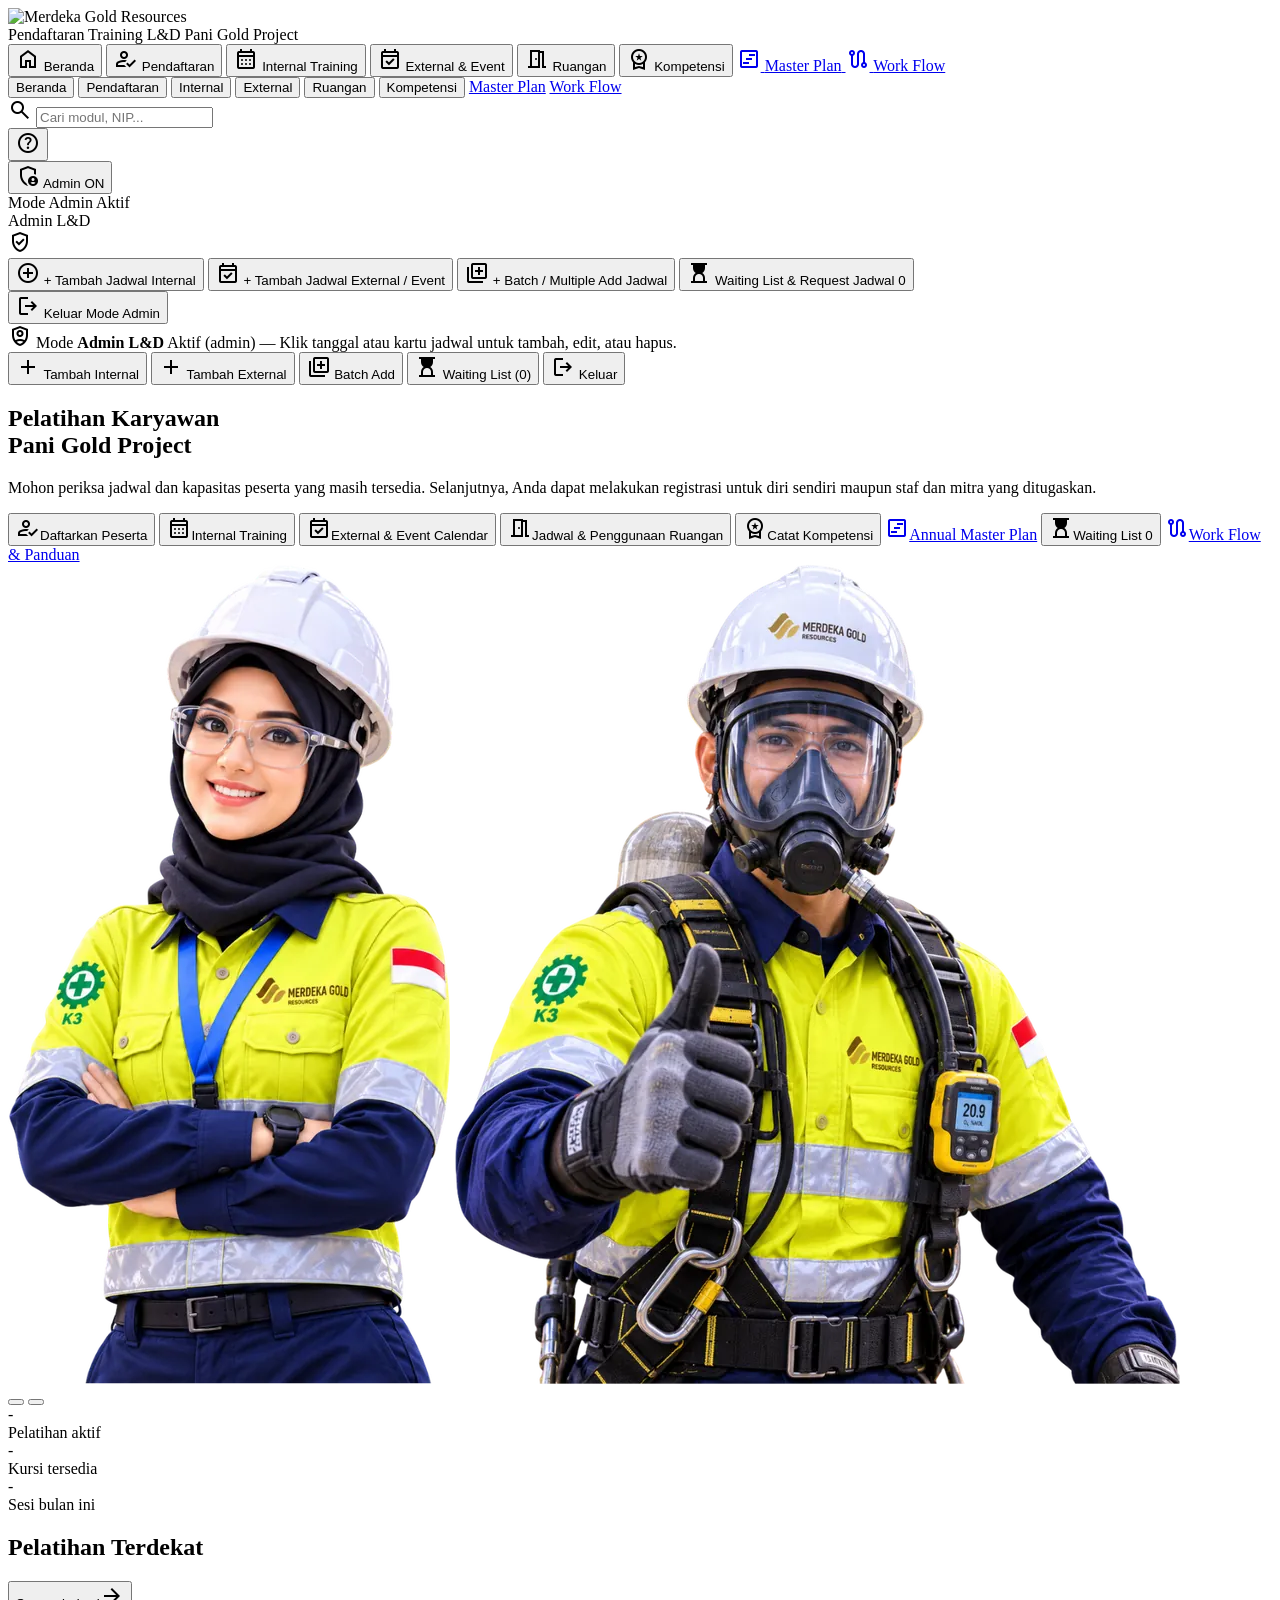
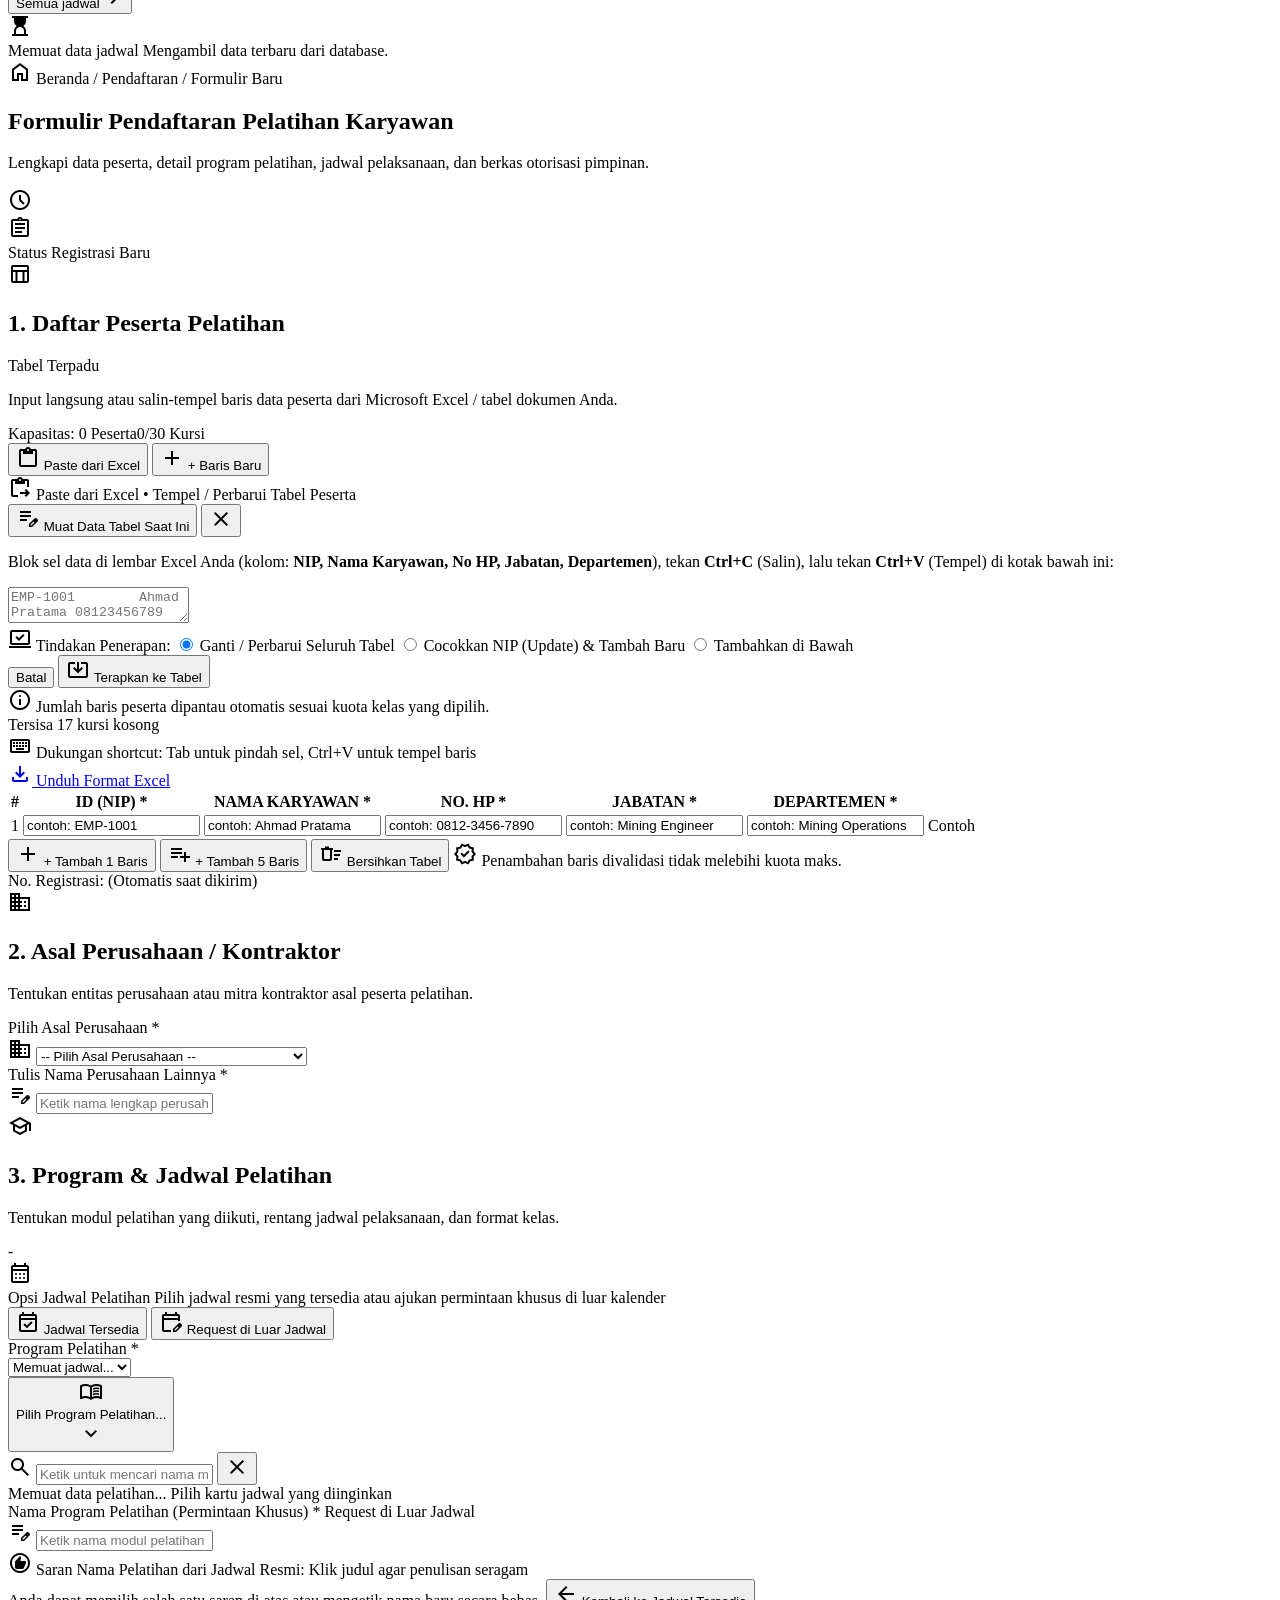
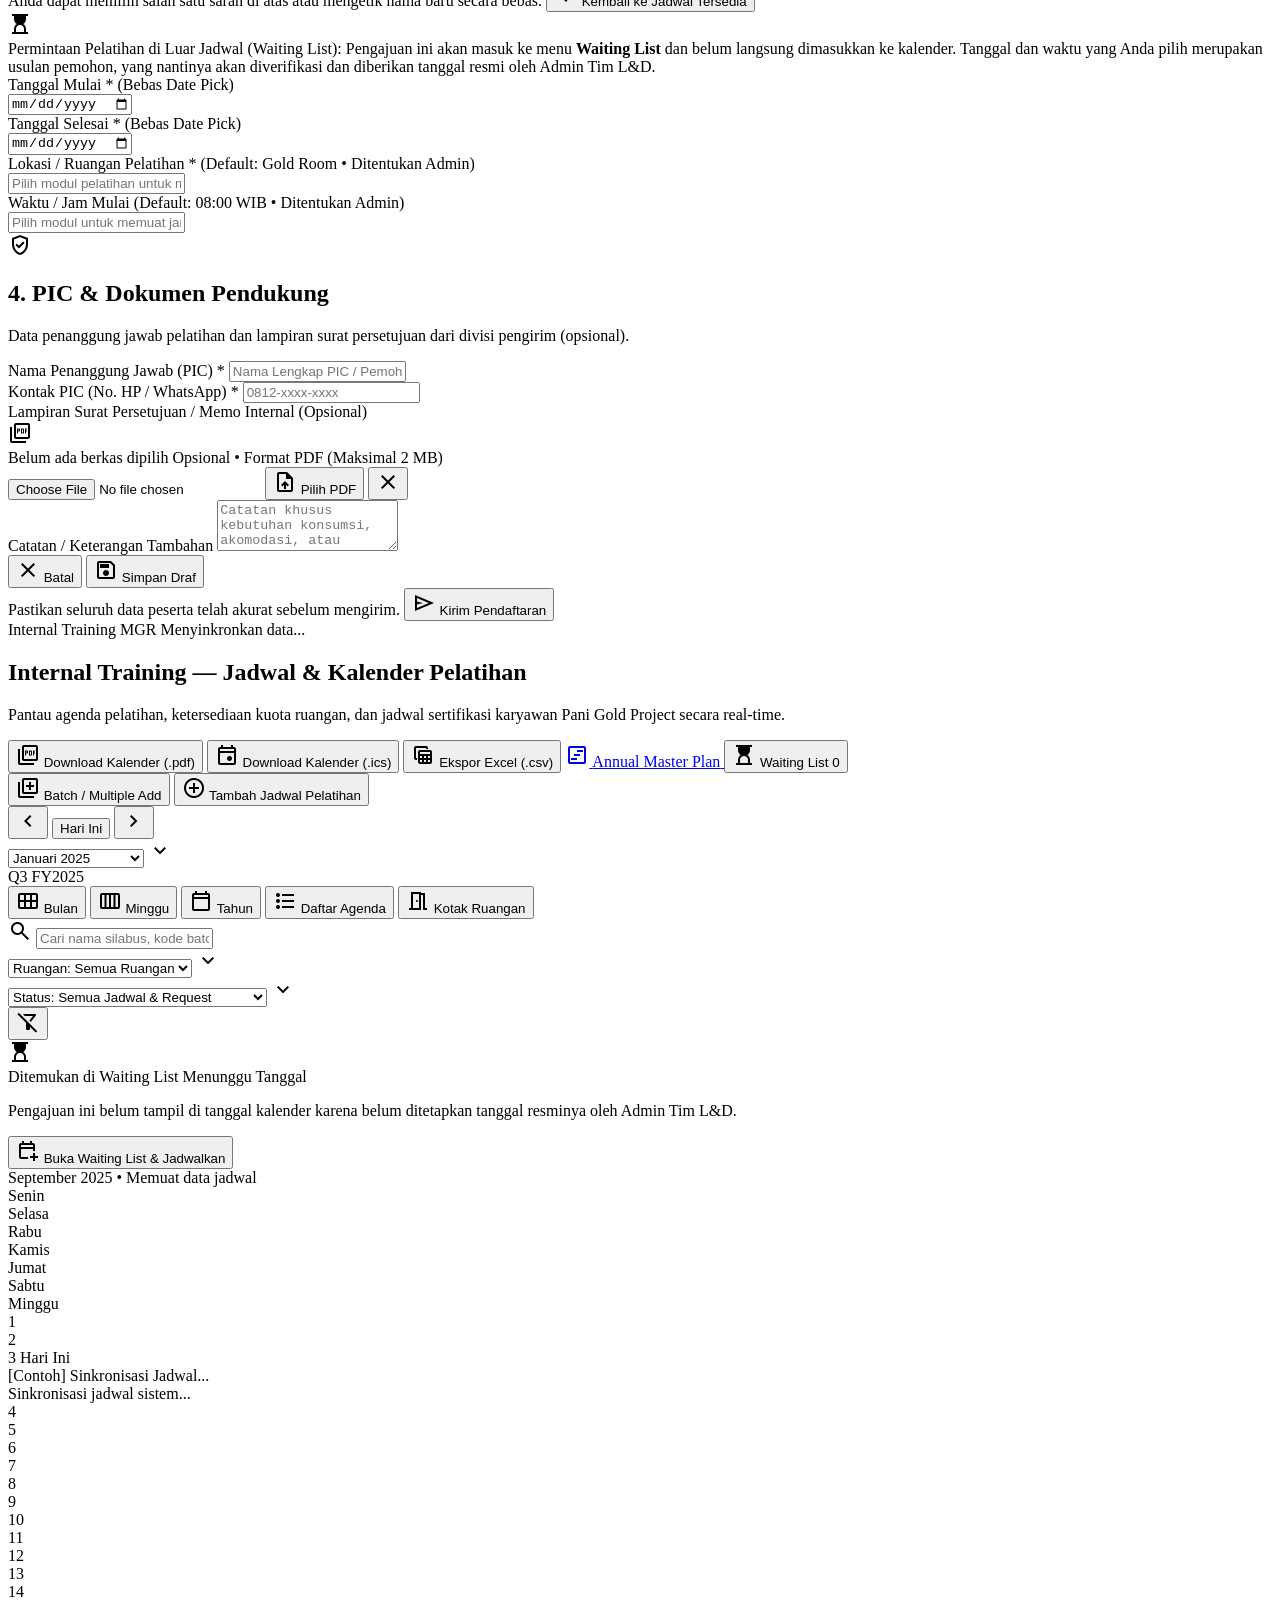
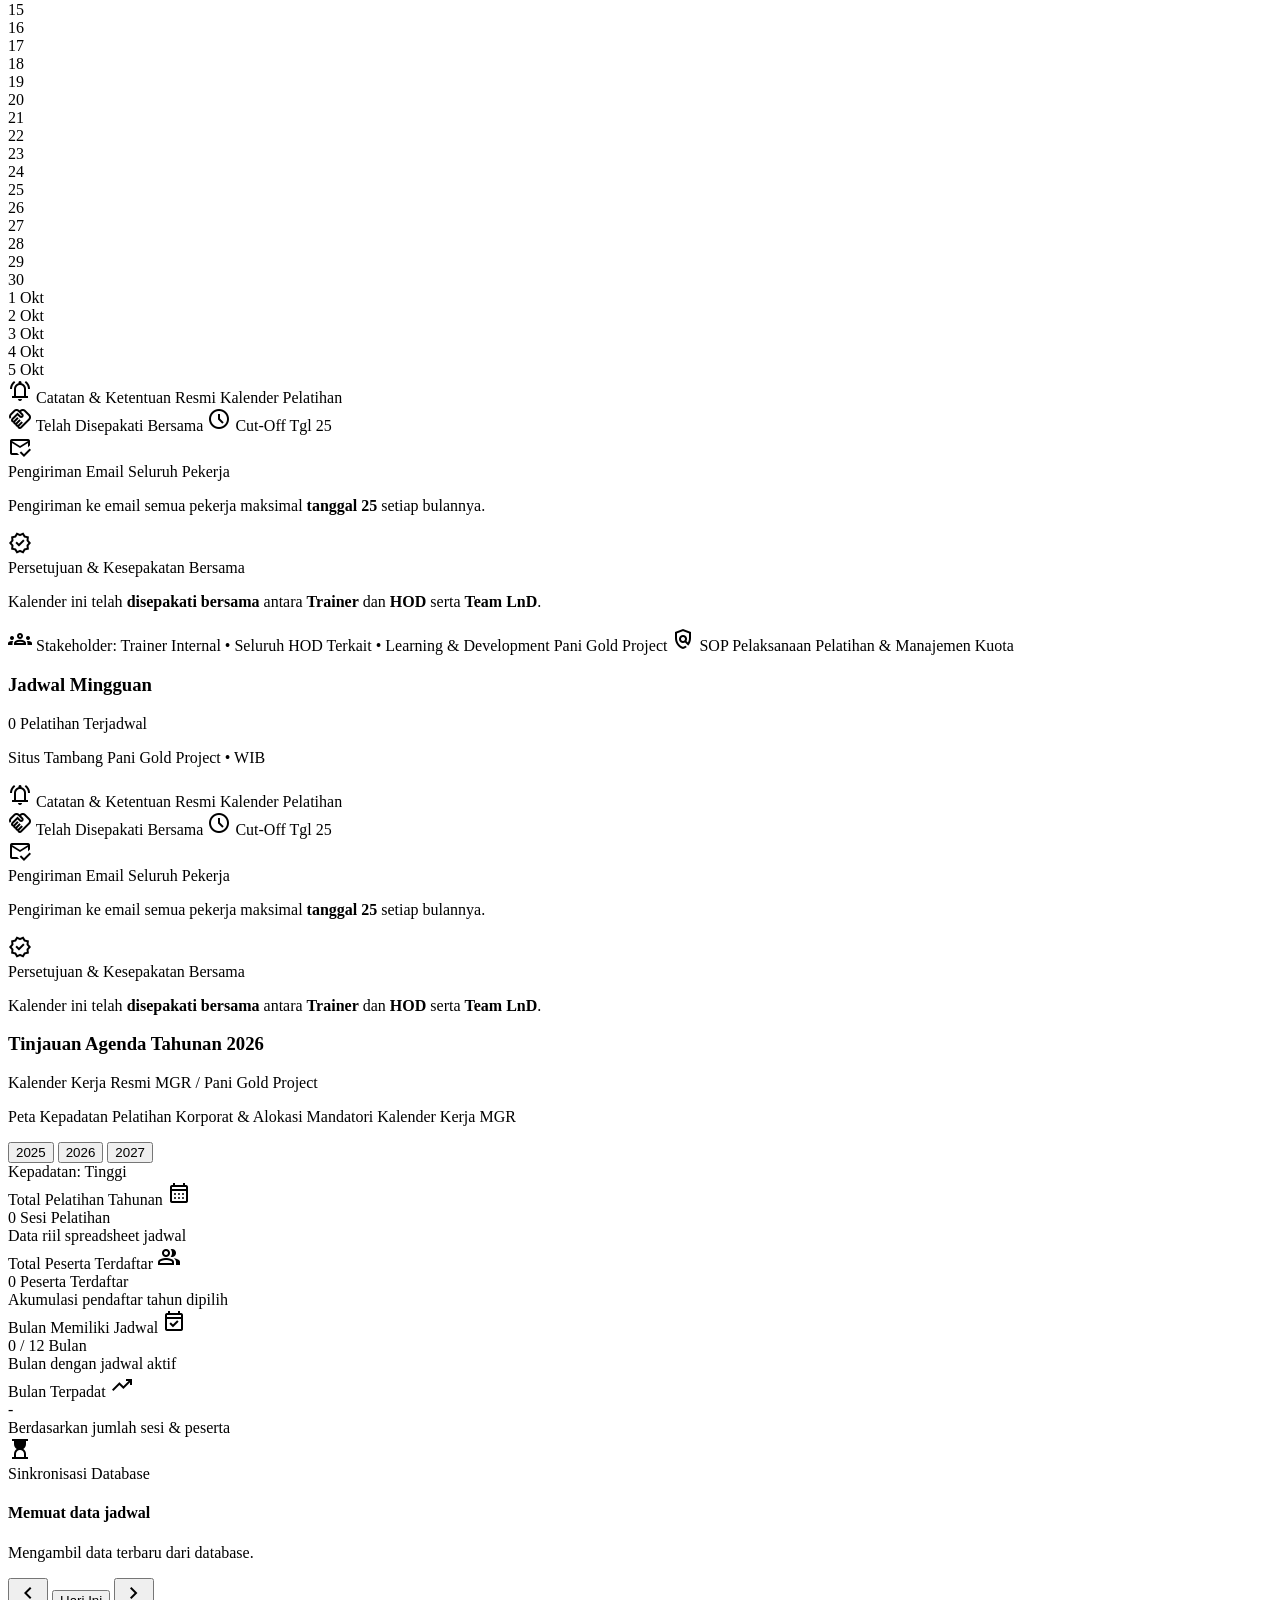
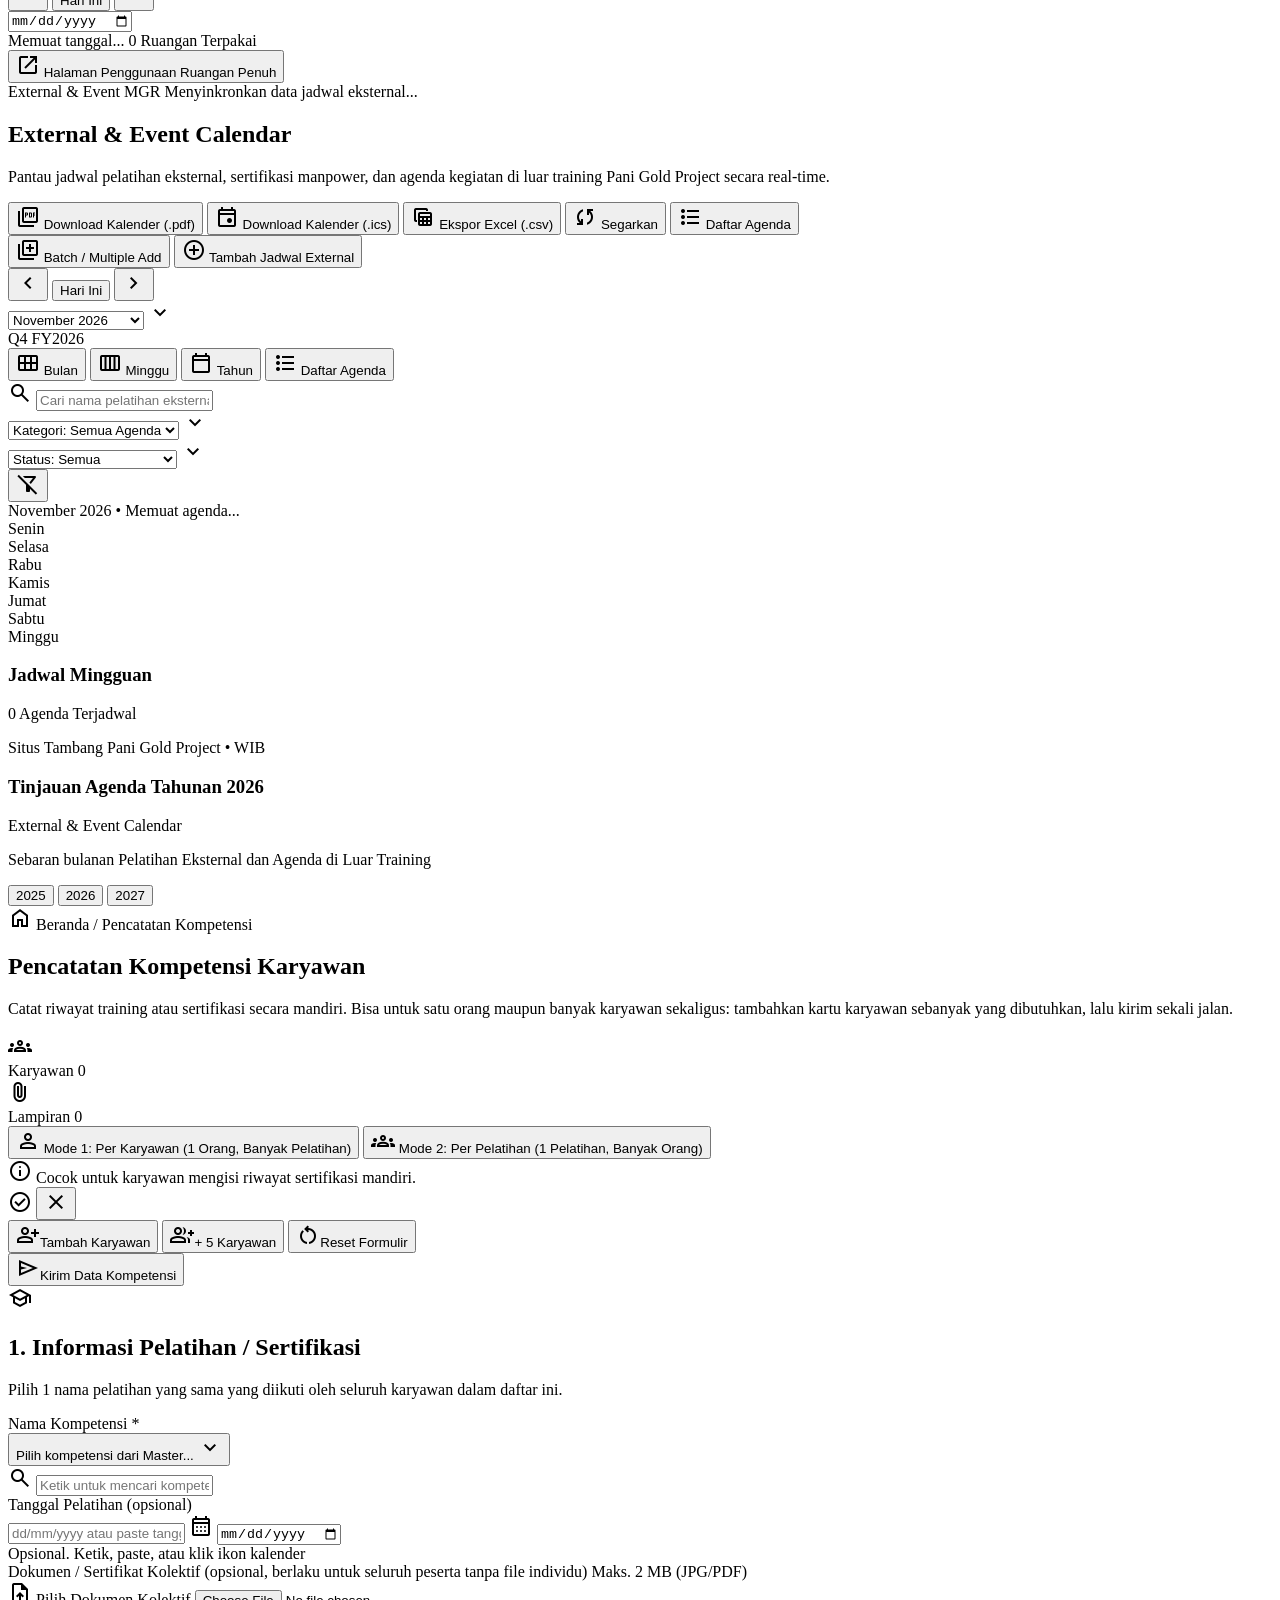
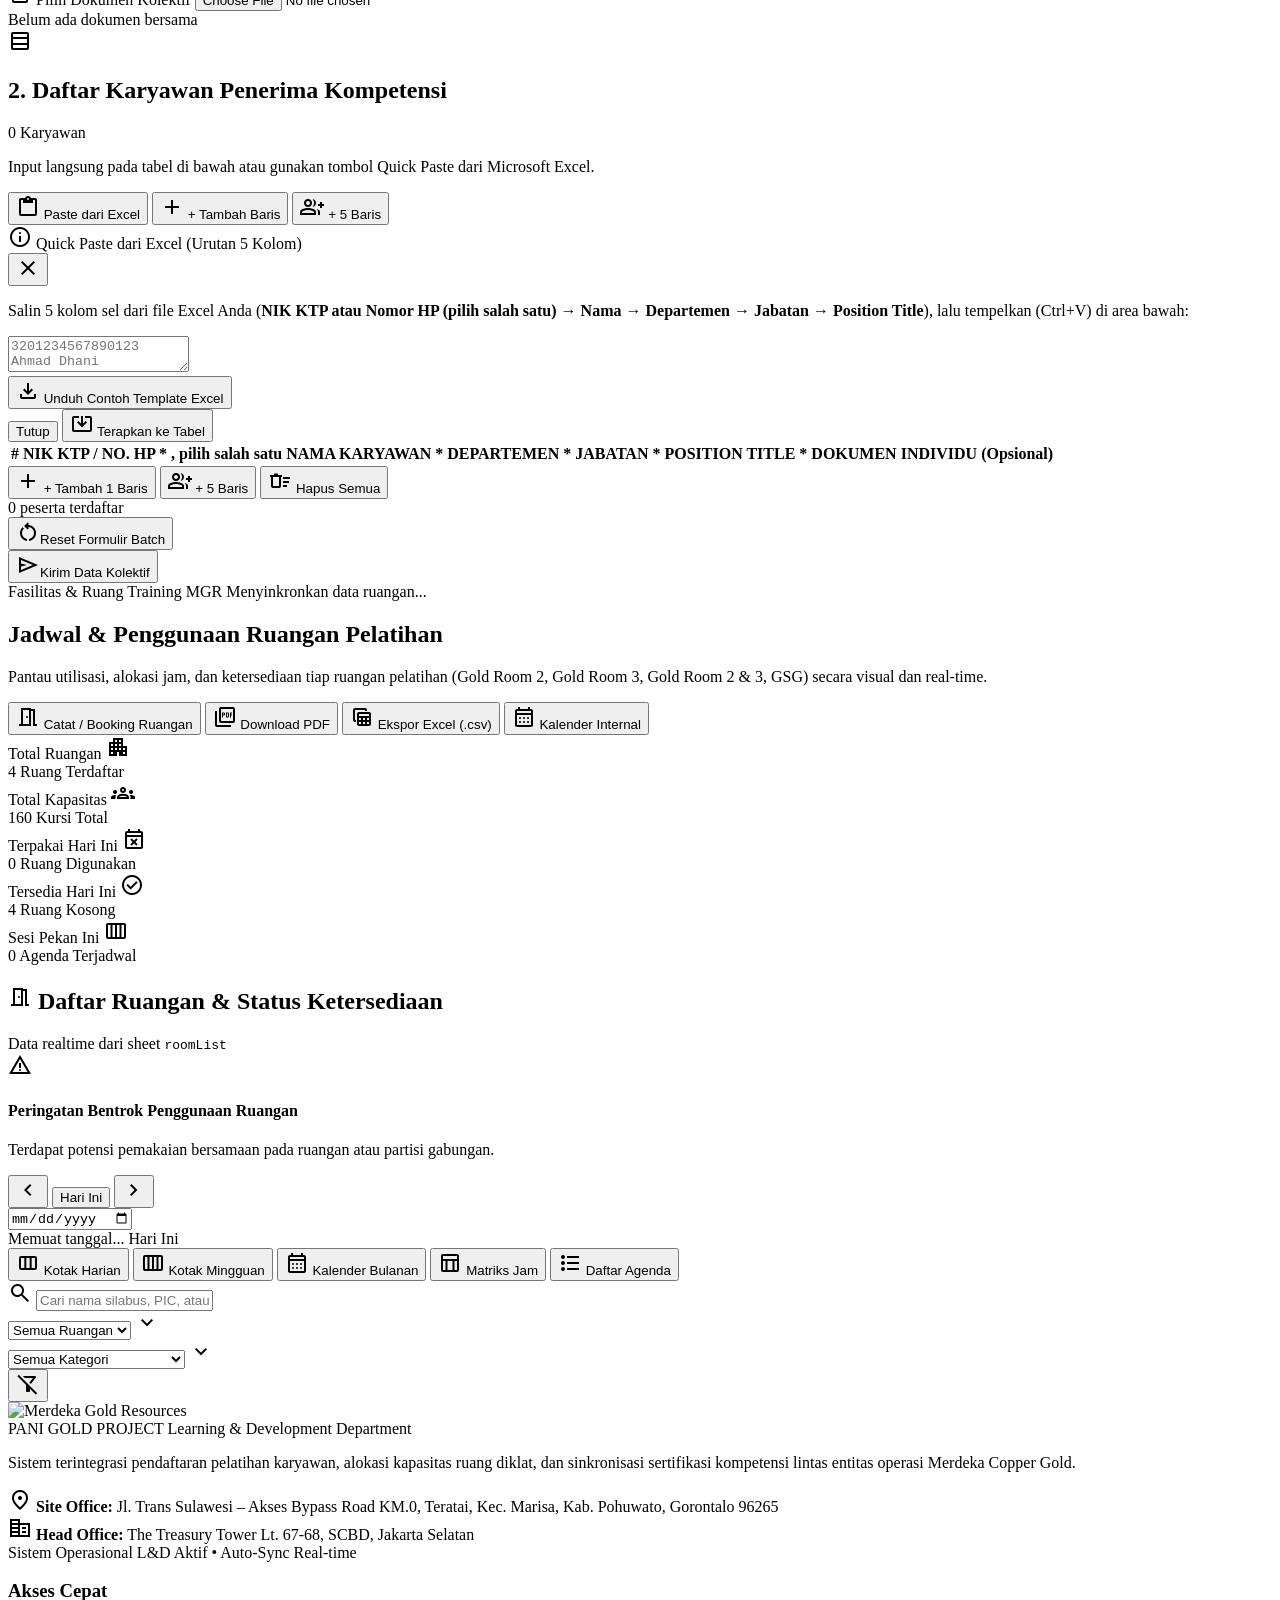
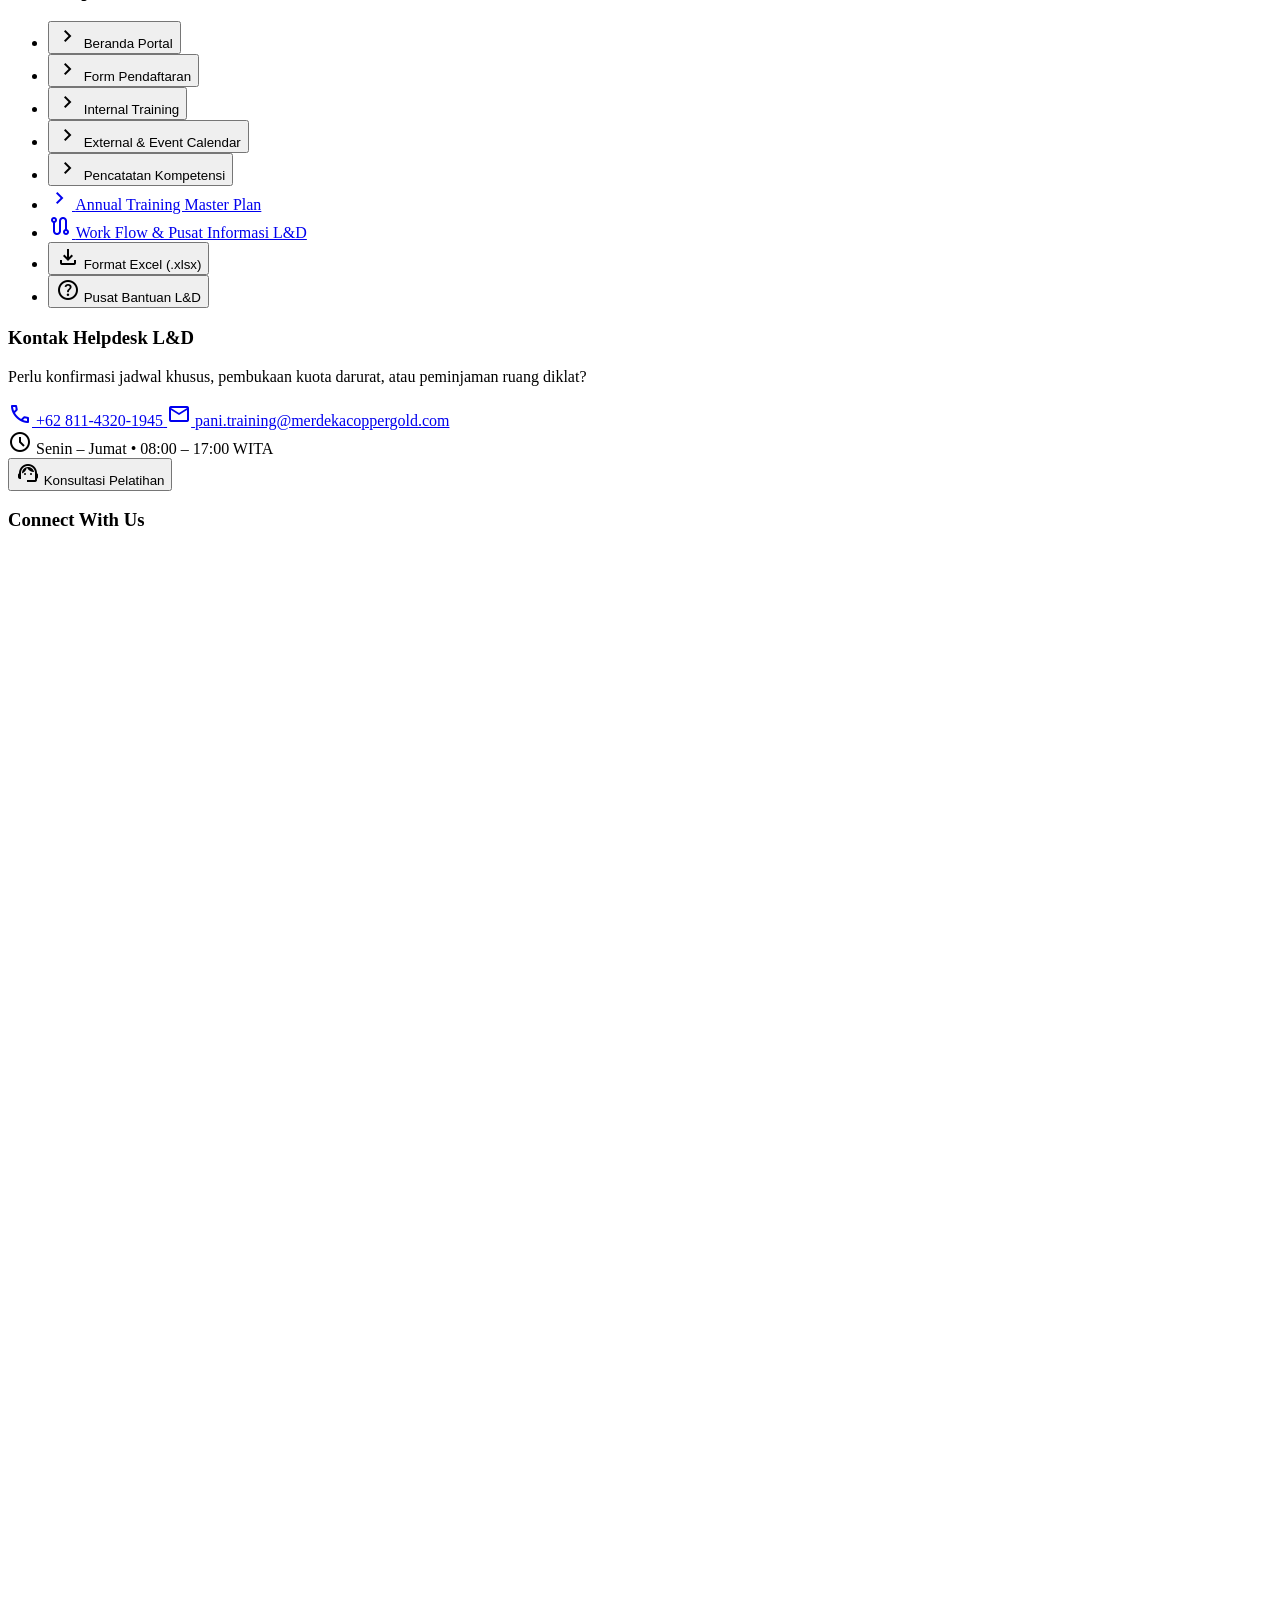
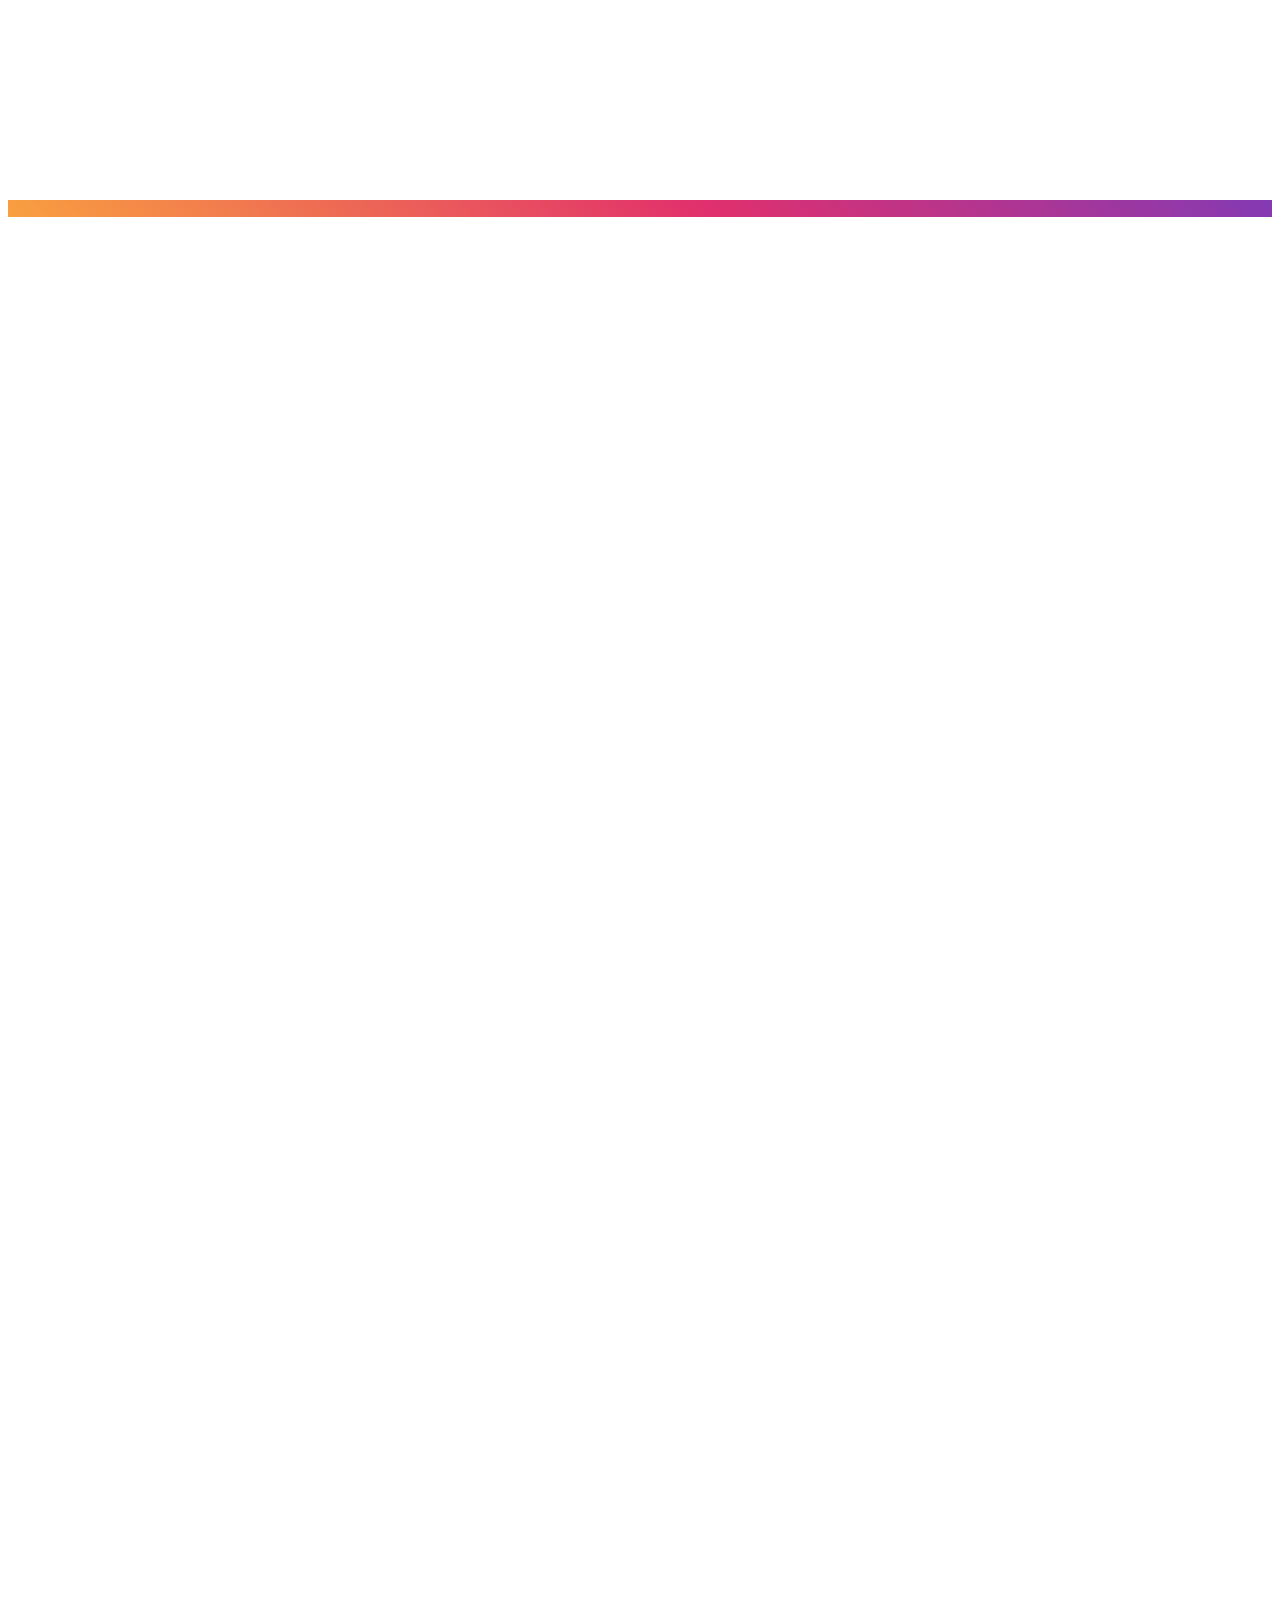
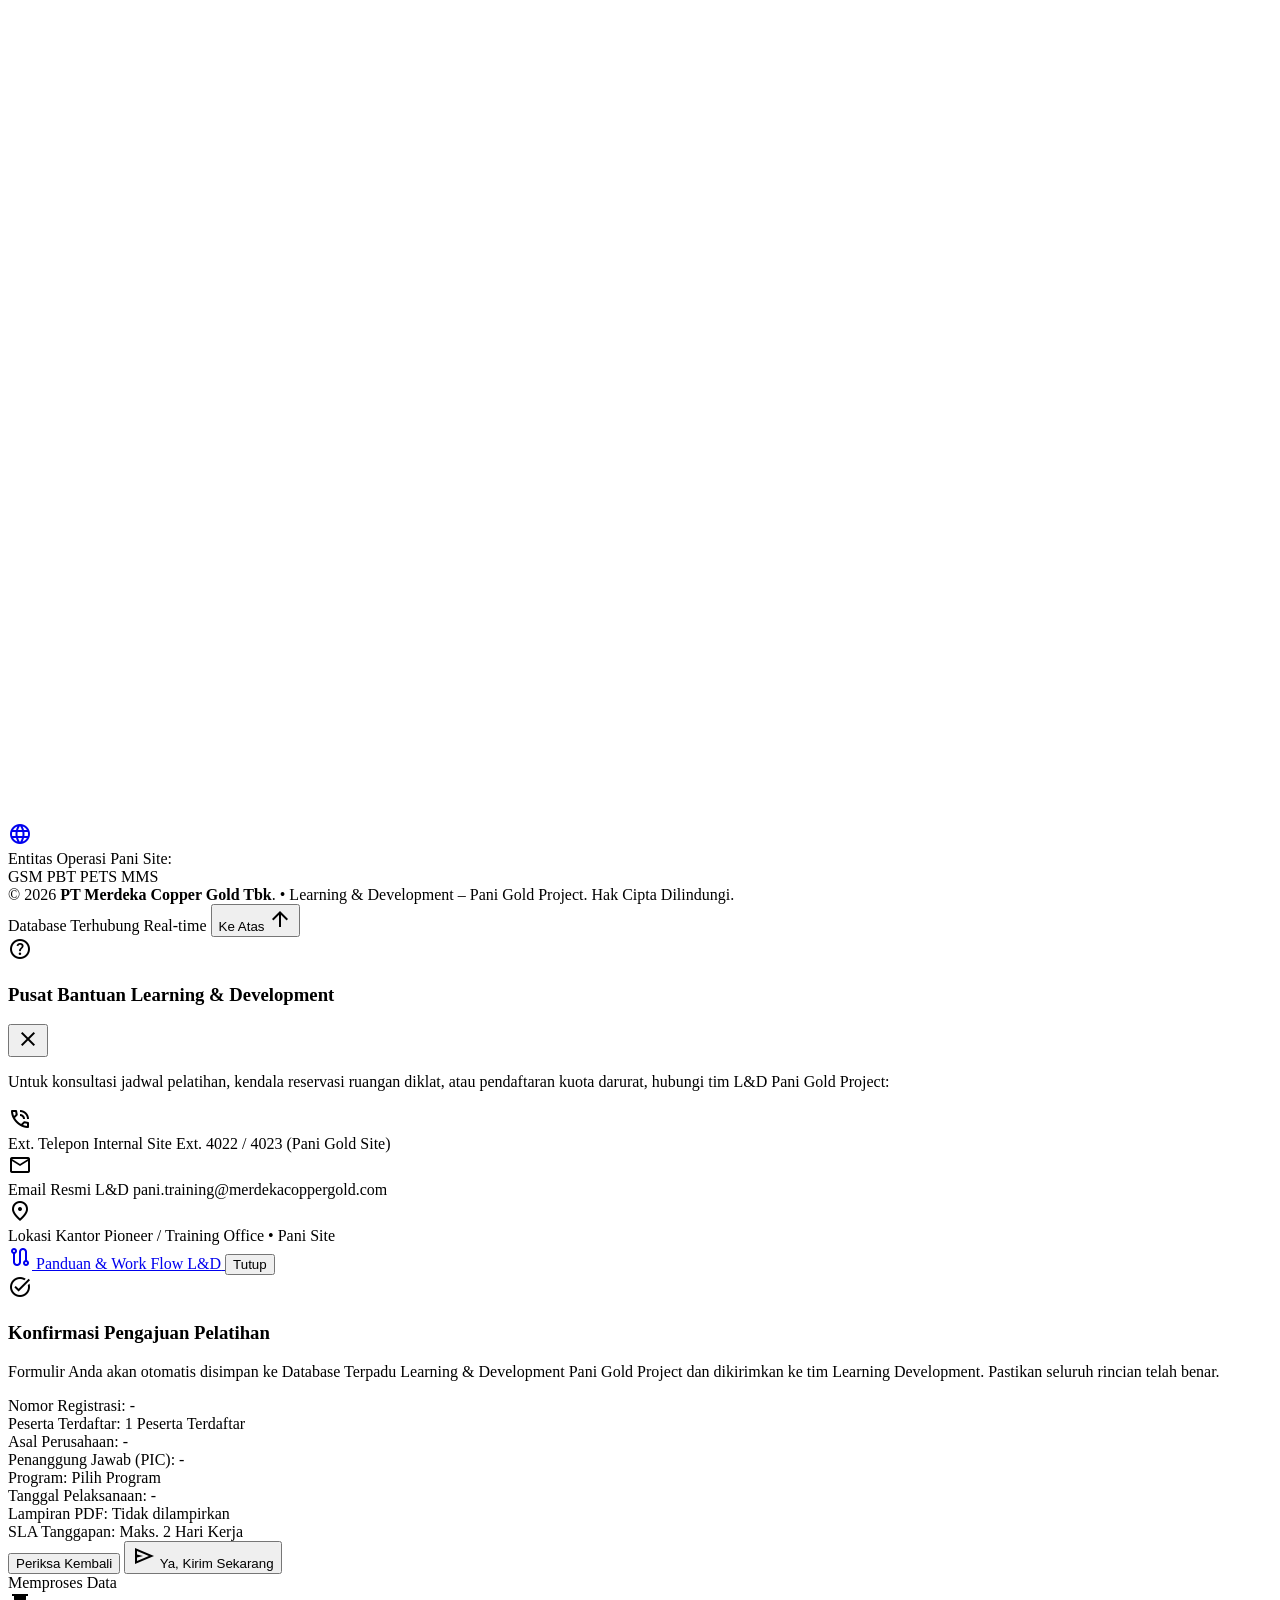
==== commit ed3c0f8c: "Add files via upload" ====
--- a/index.html
+++ b/index.html
@@ -1,14239 +1,3273 @@
-<!DOCTYPE html>
-<html lang="id">
-<head>
-  <meta charset="utf-8">
-  <meta content="width=device-width, initial-scale=1.0" name="viewport">
-  <meta content="web_dashboard" name="shell-type">
-  <title>Pendaftaran Pelatihan Karyawan - Pendaftaran Training</title>
-  
-  <!-- Favicon & Brand Icons -->
-  <link rel="icon" type="image/png" sizes="256x256" href="[data-uri]">
-  <link rel="icon" type="image/png" sizes="256x256" href="favicon.png">
-  <link rel="icon" type="image/x-icon" href="favicon.ico">
-  <link rel="shortcut icon" type="image/x-icon" href="favicon.ico">
-  <link rel="apple-touch-icon" sizes="256x256" href="favicon.png">
-  
-  <link href="https://fonts.googleapis.com" rel="preconnect">
-  <link crossorigin="" href="https://fonts.gstatic.com" rel="preconnect">
-  <link href="https://fonts.googleapis.com/css2?family=Inter:wght@400;500;600;700&family=Plus+Jakarta+Sans:wght@600;700&display=swap" rel="stylesheet">
-  <link href="https://fonts.googleapis.com/css2?family=Material+Symbols+Outlined:wght,FILL@100..700,0..1&display=swap" rel="stylesheet">
-  
-  <style>
-    @layer base {
-      html {
-        font-size: clamp(14px, 0.28vw + 13px, 16.5px);
-        text-size-adjust: 100%;
-        -webkit-text-size-adjust: 100%;
-        overflow-x: hidden;
-        overflow-y: auto;
-      }
-      body {
-        margin: 0;
-        padding: 0;
-        min-height: 100vh;
-        position: relative;
-      }
-      *, *::before, *::after {
-        box-sizing: border-box;
-        min-width: 0;
-      }
-      img, svg, video, canvas, audio, iframe, embed, object {
-        max-width: 100%;
-        height: auto;
-      }
-      table {
-        max-width: 100%;
-      }
-      main > :first-child { margin-top: 0 !important; }
-      main > :last-child { margin-bottom: 0 !important; }
-    }
-    
-    /* ---- Penyederhanaan visual (tampilan lebih tenang dan profesional) ---- */
-    .animate-ping,.animate-pulse,.soft-float,.soft-pulse-glow{animation:none!important}
-    .home-rise{animation:none!important;opacity:1!important}
-    .backdrop-blur-xl,.backdrop-blur-md,.backdrop-blur-sm,.backdrop-blur-xs{backdrop-filter:none!important}
-    .blur-sm{filter:none!important}
-    #soft-loader-card{background:#fff!important}
-    header .shadow-2xs,.shadow-xs,.shadow-2xs{box-shadow:none!important}
-    h1,h2,h3{text-wrap:balance}
-    button:active:not(:disabled){transform:none}
-    ::-webkit-scrollbar{width:8px;height:8px}::-webkit-scrollbar-thumb{background:#c4c5d7;border-radius:9999px}::-webkit-scrollbar-track{background:transparent}
-    :focus-visible{outline:2px solid #0037b0;outline-offset:2px}
-    @media (prefers-reduced-motion:reduce){*{animation-duration:.01ms!important;transition-duration:.01ms!important}#splash{display:none}}
-    #splash{position:fixed;inset:0;z-index:100;background:#faf8ff;display:flex;align-items:center;justify-content:center;pointer-events:none;animation:splashOut .5s ease 1.2s forwards}
-    .splash-inner{display:flex;flex-direction:column;align-items:center;gap:14px;pointer-events:none}
-    .splash-logo{height:44px;width:auto;animation:splashIn .7s cubic-bezier(.2,.7,.2,1) both}
-    .splash-bar{width:120px;height:2px;background:#dae2fd;overflow:hidden}
-    .splash-bar span{display:block;height:100%;background:#0037b0;transform:translateX(-100%);animation:splashBar 1.3s ease .1s forwards}
-    #splash p{margin:0;font:600 12px 'Plus Jakarta Sans',sans-serif;color:#434655;letter-spacing:.04em;animation:splashIn .7s ease .2s both}
-    @keyframes splashIn{from{opacity:0;transform:translateY(8px)}to{opacity:1;transform:none}}
-    @keyframes splashBar{to{transform:translateX(0)}}
-    @keyframes splashOut{to{opacity:0;visibility:hidden;pointer-events:none}}
-    @keyframes rise{from{opacity:0;transform:translateY(14px)}to{opacity:1;transform:none}}
-    .home-rise{animation:rise .6s cubic-bezier(.2,.7,.2,1) both;animation-delay:var(--d,0s)}
-    .home-rise:nth-child(2){--d:.08s}.home-rise:nth-child(3){--d:.16s}.home-rise:nth-child(4){--d:.24s}
-    .amb-img{position:absolute;left:50%;bottom:0;height:98%;width:auto;max-width:96%;object-fit:contain;object-position:bottom;transform:translateX(-50%) translateY(14px);opacity:0;transition:opacity .7s ease,transform .7s ease;filter:drop-shadow(0 12px 18px rgba(0,21,81,.25))}
-    .amb-img.on{opacity:1;transform:translateX(-50%)}
-    html:not(.booted) .home-rise{animation-delay:calc(1.3s + var(--d,0s))}
-    @keyframes softFloat { 0%, 100% { transform: translateY(0); } 50% { transform: translateY(-6px); } }
-    @keyframes softPulseGlow { 0%, 100% { transform: scale(1); opacity: 0.8; } 50% { transform: scale(1.08); opacity: 1; } }
-    @keyframes softProgressIndeterminate { 0% { transform: translateX(-100%); } 50% { transform: translateX(30%); } 100% { transform: translateX(200%); } }
-    @keyframes softShimmer { 0% { background-position: -200% 0; } 100% { background-position: 200% 0; } }
-    .soft-float { animation: softFloat 2.4s ease-in-out infinite; }
-    .soft-pulse-glow { animation: softPulseGlow 2s ease-in-out infinite; }
-    .soft-progress-bar { width: 50%; animation: softProgressIndeterminate 1.8s cubic-bezier(0.4, 0, 0.2, 1) infinite; }
-    .soft-shimmer { background: linear-gradient(90deg, rgba(234, 237, 255, 0.4) 25%, rgba(255, 255, 255, 0.85) 50%, rgba(234, 237, 255, 0.4) 75%); background-size: 200% 100%; animation: softShimmer 2s infinite; }
-    .privacy-masked-blur { display: inline-block; filter: blur(2.5px); opacity: 0.6; user-select: none; letter-spacing: 0.12em; font-family: ui-monospace, monospace; vertical-align: middle; padding: 0 1.5px; }
-
-    /* Auto-Scaling & Touch Responsive Enhancements */
-    @media (max-width: 768px) {
-      input[type="text"], input[type="date"], input[type="time"], input[type="email"],
-      input[type="number"], input[type="tel"], input[type="file"], select, textarea {
-        font-size: 16px !important;
-      }
-    }
-    button, [role="button"], .btn-action, input[type="button"], input[type="submit"] {
-      touch-action: manipulation;
-      -webkit-tap-highlight-color: transparent;
-      transition: transform 0.15s ease, background-color 0.15s ease, border-color 0.15s ease, color 0.15s ease, box-shadow 0.15s ease;
-    }
-    button:active:not(:disabled), [role="button"]:active:not(:disabled) {
-      transform: scale(0.97);
-    }
-    @media (max-width: 640px) {
-      button:not(.btn-compact):not(.icon-only-btn),
-      a[role="button"]:not(.btn-compact) {
-        min-height: 38px;
-      }
-      .mobile-stack {
-        flex-direction: column !important;
-        align-items: stretch !important;
-      }
-      .mobile-full-width {
-        width: 100% !important;
-      }
-    }
-    .card-responsive {
-      padding: clamp(1rem, 2.2vw, 1.85rem);
-    }
-    .smooth-scroll-x {
-      -webkit-overflow-scrolling: touch;
-      overflow-x: auto;
-    }
-    #participantTable th {
-      position: sticky;
-      top: 0;
-      z-index: 10;
-    }
-  </style>
-
-  <script>
-    (function() {
-      var origWarn = console.warn;
-      console.warn = function() {
-        if (arguments[0] && typeof arguments[0] === 'string' && arguments[0].indexOf('cdn.tailwindcss.com') !== -1) return;
-        return origWarn.apply(console, arguments);
-      };
-    })();
-  </script>
-  <script src="https://cdn.tailwindcss.com"></script>
-  <script id="tailwind-config">
-    tailwind.config = {
-      darkMode: "class",
-      theme: {
-        extend: {
-          colors: {
-            "primary": "#0037b0",
-            "surface": "#faf8ff",
-            "tertiary-fixed-dim": "#93ccff",
-            "primary-container": "#1d4ed8",
-            "on-secondary": "#ffffff",
-            "surface-variant": "#dae2fd",
-            "inverse-surface": "#283044",
-            "on-tertiary-fixed": "#001d31",
-            "on-tertiary": "#ffffff",
-            "primary-fixed-dim": "#b7c4ff",
-            "on-error-container": "#93000a",
-            "on-primary": "#ffffff",
-            "on-secondary-fixed-variant": "#372abf",
-            "surface-tint": "#2151da",
-            "secondary-container": "#6860ef",
-            "on-error": "#ffffff",
-            "on-background": "#131b2e",
-            "tertiary": "#004870",
-            "secondary-fixed": "#e3dfff",
-            "surface-dim": "#d2d9f4",
-            "on-surface": "#131b2e",
-            "surface-container": "#eaedff",
-            "tertiary-container": "#006194",
-            "primary-fixed": "#dce1ff",
-            "on-primary-fixed": "#001551",
-            "background": "#faf8ff",
-            "surface-container-low": "#f2f3ff",
-            "secondary-fixed-dim": "#c3c0ff",
-            "inverse-primary": "#b7c4ff",
-            "secondary": "#4e45d5",
-            "tertiary-fixed": "#cce5ff",
-            "on-primary-fixed-variant": "#0039b5",
-            "on-primary-container": "#cad3ff",
-            "error-container": "#ffdad6",
-            "surface-container-highest": "#dae2fd",
-            "outline-variant": "#c4c5d7",
-            "on-tertiary-container": "#b2d9ff",
-            "surface-container-high": "#e2e7ff",
-            "inverse-on-surface": "#eef0ff",
-            "on-secondary-fixed": "#100069",
-            "surface-bright": "#faf8ff",
-            "on-surface-variant": "#434655",
-            "surface-container-lowest": "#ffffff",
-            "error": "#ba1a1a",
-            "on-secondary-container": "#fffbff",
-            "outline": "#747686",
-            "on-tertiary-fixed-variant": "#004b73"
-          },
-          borderRadius: {
-            "2xl": "0.5rem",
-            "3xl": "0.625rem",
-            "DEFAULT": "0.125rem",
-            "lg": "0.25rem",
-            "xl": "0.5rem",
-            "full": "9999px"
-          },
-          spacing: {
-            "space-xs": "0.25rem",
-            "space-md": "1rem",
-            "space-lg": "1.5rem",
-            "margin-mobile": "1rem",
-            "space-xl": "2rem",
-            "gutter": "1.5rem",
-            "gutter-sm": "1rem",
-            "margin": "2rem",
-            "space-sm": "0.5rem"
-          },
-          fontFamily: {
-            "headline-xl-mobile": ["Plus Jakarta Sans"],
-            "body-lg": ["Inter"],
-            "headline-xl": ["Plus Jakarta Sans"],
-            "title-sm": ["Inter"],
-            "title-md": ["Inter"],
-            "headline-lg-mobile": ["Plus Jakarta Sans"],
-            "headline-md": ["Plus Jakarta Sans"],
-            "headline-sm": ["Plus Jakarta Sans"],
-            "body-sm": ["Inter"],
-            "body-md": ["Inter"],
-            "label-lg": ["Inter"],
-            "label-sm": ["Inter"],
-            "label-md": ["Inter"],
-            "title-lg": ["Plus Jakarta Sans"],
-            "headline-lg": ["Plus Jakarta Sans"]
-          },
-          fontSize: {
-            "headline-xl-mobile": ["clamp(22px, 5vw, 28px)", { "lineHeight": "1.25", "letterSpacing": "-0.02em", "fontWeight": "700" }],
-            "body-lg": ["clamp(14px, 1.1vw, 16px)", { "lineHeight": "1.6", "letterSpacing": "0em", "fontWeight": "400" }],
-            "headline-xl": ["clamp(26px, 3.2vw, 36px)", { "lineHeight": "1.2", "letterSpacing": "-0.025em", "fontWeight": "700" }],
-            "title-sm": ["clamp(12px, 0.95vw, 14px)", { "lineHeight": "1.4", "letterSpacing": "0em", "fontWeight": "600" }],
-            "title-md": ["clamp(14px, 1.1vw, 16px)", { "lineHeight": "1.45", "letterSpacing": "0em", "fontWeight": "600" }],
-            "headline-lg-mobile": ["clamp(20px, 4vw, 24px)", { "lineHeight": "1.3", "letterSpacing": "-0.015em", "fontWeight": "600" }],
-            "headline-md": ["clamp(18px, 2.2vw, 24px)", { "lineHeight": "1.3", "letterSpacing": "-0.015em", "fontWeight": "600" }],
-            "headline-sm": ["clamp(16px, 1.8vw, 20px)", { "lineHeight": "1.35", "letterSpacing": "-0.01em", "fontWeight": "600" }],
-            "body-sm": ["clamp(11px, 0.85vw, 12.5px)", { "lineHeight": "1.5", "letterSpacing": "0.01em", "fontWeight": "400" }],
-            "body-md": ["clamp(13px, 1vw, 14.5px)", { "lineHeight": "1.55", "letterSpacing": "0em", "fontWeight": "400" }],
-            "label-lg": ["clamp(13px, 1vw, 14px)", { "lineHeight": "1.4", "letterSpacing": "0.005em", "fontWeight": "500" }],
-            "label-sm": ["clamp(10px, 0.75vw, 11px)", { "lineHeight": "1.3", "letterSpacing": "0.025em", "fontWeight": "600" }],
-            "label-md": ["clamp(11px, 0.85vw, 12px)", { "lineHeight": "1.35", "letterSpacing": "0.01em", "fontWeight": "500" }],
-            "title-lg": ["clamp(16px, 1.4vw, 18.5px)", { "lineHeight": "1.4", "letterSpacing": "-0.005em", "fontWeight": "600" }],
-            "headline-lg": ["clamp(22px, 2.6vw, 30px)", { "lineHeight": "1.25", "letterSpacing": "-0.02em", "fontWeight": "700" }]
-          }
-        }
-      }
-    };
-  </script>
-</head>
-<body class="bg-surface text-on-surface antialiased min-h-screen flex flex-col">
-  <div id="splash" aria-hidden="true"><div class="splash-inner"><img class="splash-logo" alt="" src="https://lh3.googleusercontent.com/aida-public/[base64]"><div class="splash-bar"><span></span></div><p>Learning &amp; Development</p></div></div>
-  <div class="w-full flex flex-col min-h-screen">
-    <!-- TOPBAR HEADER (UNIFIED SPA NAVIGATION) -->
-    <header class="fixed top-0 right-0 left-0 h-16 bg-surface/95 backdrop-blur-xl border-b border-outline-variant/40 z-50 flex items-center justify-between gap-2 sm:gap-4 px-3 sm:px-6 lg:px-8">
-      <!-- Left Side: Brand Logo & Navigation -->
-      <div class="flex items-center gap-3 xl:gap-6 min-w-0">
-        <div onclick="switchPageTab('beranda')" class="flex items-center gap-2.5 cursor-pointer transition-opacity hover:opacity-90 shrink-0" title="Pendaftaran Training - Merdeka Gold Resources">
-          <img alt="Merdeka Gold Resources" 
-               class="h-7 sm:h-8 w-auto object-contain shrink-0" 
-               src="https://lh3.googleusercontent.com/aida-public/[base64]"
-               onerror="this.onerror=null;this.src='refrensi tampilan halaman pendaftaran/logo_mgr_long_default.png/screen.png';">
-          <span class="hidden 2xl:inline-block w-px h-5 bg-outline-variant/60"></span>
-          <div class="hidden 2xl:flex flex-col whitespace-nowrap">
-            <span class="font-title-sm text-title-sm font-bold text-primary leading-tight">Pendaftaran Training</span>
-            <span class="text-[10px] text-on-surface-variant tracking-wider uppercase font-medium">L&amp;D Pani Gold Project</span>
-          </div>
-        </div>
-
-        <!-- Desktop Navigation Tabs (Compact & Clean SPA View Switcher) -->
-        <nav class="hidden lg:flex items-center gap-0.5 xl:gap-1 p-1 rounded-xl bg-surface-container-low/70 border border-outline-variant/30 whitespace-nowrap shrink-0">
-          <button type="button" id="nav-btn-beranda" onclick="switchPageTab('beranda')" title="Beranda Utama" class="px-2 xl:px-2.5 2xl:px-3 py-1.5 rounded-lg text-[11.5px] xl:text-xs 2xl:text-[13px] font-medium transition-all text-on-surface-variant hover:text-primary hover:bg-surface-container-lowest/60 flex items-center gap-1 xl:gap-1.5 cursor-pointer">
-            <span class="material-symbols-outlined hidden xl:inline text-[17px]">home</span>
-            <span>Beranda</span>
-          </button>
-          <button type="button" id="nav-btn-pendaftaran" onclick="switchPageTab('pendaftaran')" title="Formulir Pendaftaran Pelatihan" class="px-2 xl:px-2.5 2xl:px-3 py-1.5 rounded-lg text-[11.5px] xl:text-xs 2xl:text-[13px] font-bold transition-all text-primary bg-surface-container-lowest shadow-2xs border-b-2 border-primary flex items-center gap-1 xl:gap-1.5 cursor-pointer">
-            <span class="material-symbols-outlined hidden xl:inline text-[17px]">how_to_reg</span>
-            <span>Pendaftaran</span>
-          </button>
-          <button type="button" id="nav-btn-jadwal" onclick="switchPageTab('jadwal')" title="Kalender & Jadwal Internal Training" class="px-2 xl:px-2.5 2xl:px-3 py-1.5 rounded-lg text-[11.5px] xl:text-xs 2xl:text-[13px] font-medium transition-all text-on-surface-variant hover:text-primary hover:bg-surface-container-lowest/60 flex items-center gap-1 xl:gap-1.5 cursor-pointer">
-            <span class="material-symbols-outlined hidden xl:inline text-[17px]">calendar_month</span>
-            <span>Internal<span class="hidden 2xl:inline"> Training</span></span>
-          </button>
-          <button type="button" id="nav-btn-external" onclick="switchPageTab('external')" title="External Training & Event Calendar" class="px-2 xl:px-2.5 2xl:px-3 py-1.5 rounded-lg text-[11.5px] xl:text-xs 2xl:text-[13px] font-semibold transition-all text-emerald-700 hover:text-emerald-800 hover:bg-emerald-50/60 flex items-center gap-1 xl:gap-1.5 cursor-pointer">
-            <span class="material-symbols-outlined hidden xl:inline text-[17px] text-emerald-600">event_available</span>
-            <span>External<span class="hidden 2xl:inline"> &amp; Event</span></span>
-          </button>
-          <button type="button" id="nav-btn-kompetensi" onclick="switchPageTab('kompetensi')" title="Pencatatan Kompetensi Karyawan" class="px-2 xl:px-2.5 2xl:px-3 py-1.5 rounded-lg text-[11.5px] xl:text-xs 2xl:text-[13px] font-medium transition-all text-on-surface-variant hover:text-primary hover:bg-surface-container-lowest/60 flex items-center gap-1 xl:gap-1.5 cursor-pointer">
-            <span class="material-symbols-outlined hidden xl:inline text-[17px]">workspace_premium</span>
-            <span>Kompetensi</span>
-          </button>
-          <a id="nav-btn-atmp" href="annual-training-master-plan.html" title="Annual Training Master Plan (Wajib Password Admin)" class="px-2 xl:px-2.5 2xl:px-3 py-1.5 rounded-lg text-[11.5px] xl:text-xs 2xl:text-[13px] font-semibold transition-all text-primary hover:bg-primary-fixed/40 flex items-center gap-1 xl:gap-1.5 cursor-pointer">
-            <span class="material-symbols-outlined hidden xl:inline text-[17px]">view_timeline</span>
-            <span>Master Plan</span>
-          </a>
-          <a id="nav-btn-workflow" href="work-flow.html" title="Work Flow & Panduan Informasi L&D" class="px-2 xl:px-2.5 2xl:px-3 py-1.5 rounded-lg text-[11.5px] xl:text-xs 2xl:text-[13px] font-semibold transition-all text-on-surface-variant hover:text-primary hover:bg-primary-fixed/40 flex items-center gap-1 xl:gap-1.5 cursor-pointer">
-            <span class="material-symbols-outlined hidden xl:inline text-[17px]">route</span>
-            <span>Work Flow</span>
-          </a>
-        </nav>
-      </div>
-
-      <!-- Mobile Segmented Navigation Switcher (Tablet/Phone) -->
-      <div class="flex lg:hidden items-center bg-surface-container-low rounded-xl p-0.5 sm:p-1 border border-outline-variant/40 shrink-0 overflow-x-auto max-w-[62vw] smooth-scroll-x">
-        <button type="button" id="mobile-nav-beranda" onclick="switchPageTab('beranda')" class="px-2 sm:px-2.5 py-1 rounded-lg text-[11px] sm:text-xs font-semibold text-on-surface-variant hover:text-on-surface transition-all shrink-0">Beranda</button>
-        <button type="button" id="mobile-nav-pendaftaran" onclick="switchPageTab('pendaftaran')" class="px-2 sm:px-2.5 py-1 rounded-lg text-[11px] sm:text-xs font-semibold bg-primary text-on-primary shadow-xs transition-all shrink-0">Pendaftaran</button>
-        <button type="button" id="mobile-nav-jadwal" onclick="switchPageTab('jadwal')" class="px-2 sm:px-2.5 py-1 rounded-lg text-[11px] sm:text-xs font-semibold text-on-surface-variant hover:text-on-surface transition-all shrink-0">Internal</button>
-        <button type="button" id="mobile-nav-external" onclick="switchPageTab('external')" class="px-2 sm:px-2.5 py-1 rounded-lg text-[11px] sm:text-xs font-semibold text-emerald-700 hover:bg-emerald-50 transition-all shrink-0">External</button>
-        <button type="button" id="mobile-nav-kompetensi" onclick="switchPageTab('kompetensi')" class="px-2 sm:px-2.5 py-1 rounded-lg text-[11px] sm:text-xs font-semibold text-on-surface-variant hover:text-on-surface transition-all shrink-0">Kompetensi</button>
-        <a id="mobile-nav-atmp" href="annual-training-master-plan.html" class="px-2 sm:px-2.5 py-1 rounded-lg text-[11px] sm:text-xs font-semibold text-primary hover:bg-primary-fixed/40 transition-all shrink-0 whitespace-nowrap" title="Annual Training Master Plan">Master Plan</a>
-        <a id="mobile-nav-workflow" href="work-flow.html" class="px-2 sm:px-2.5 py-1 rounded-lg text-[11px] sm:text-xs font-semibold text-on-surface-variant hover:text-primary hover:bg-primary-fixed/40 transition-all shrink-0 whitespace-nowrap" title="Work Flow & Panduan Informasi L&D">Work Flow</a>
-      </div>
-
-      <!-- Right Side: Search, Help & Admin -->
-      <div class="flex items-center gap-1.5 sm:gap-2.5 shrink-0">
-        <!-- Header Quick Search -->
-        <div class="relative hidden md:flex items-center w-24 lg:w-24 xl:w-32 2xl:w-44 shrink-0">
-          <span class="material-symbols-outlined absolute left-2.5 text-outline text-[17px]">search</span>
-          <input id="header-quick-search" class="w-full h-8.5 py-1.5 pl-8 pr-2.5 bg-surface-container-low rounded-xl text-xs text-on-surface placeholder:text-outline focus:outline-none focus:ring-2 focus:ring-primary shadow-none border border-outline-variant/30" placeholder="Cari modul, NIP..." type="text">
-        </div>
-
-        <!-- Quick Action Icons & Admin Control (Kanan Atas) -->
-        <div class="flex items-center gap-1 sm:gap-1.5 shrink-0">
-          <button aria-label="Pusat Bantuan" onclick="openHelpCenterModal()" class="w-8.5 h-8.5 p-1.5 rounded-xl flex items-center justify-center text-on-surface-variant hover:bg-surface-container-high hover:text-on-surface transition-colors" type="button" title="Pusat Bantuan L&D">
-            <span class="material-symbols-outlined text-[19px]">help_outline</span>
-          </button>
-
-          <!-- Tombol Admin Mode (Kanan Atas) -->
-          <div class="relative" id="header-admin-wrapper">
-            <button type="button" id="header-admin-btn" onclick="handleHeaderAdminClick(event)" class="h-8.5 px-2.5 sm:px-3 py-1.5 rounded-xl border border-outline-variant/70 bg-surface-container-lowest hover:bg-surface-container-low text-on-surface text-xs font-semibold inline-flex items-center gap-1.5 shadow-2xs transition-all cursor-pointer" title="Panel Admin Jadwal Pelatihan">
-              <span id="header-admin-icon" class="material-symbols-outlined text-[17px] text-primary">admin_panel_settings</span>
-              <span id="header-admin-label" class="text-xs font-bold">Admin</span>
-              <span id="header-admin-badge" class="hidden px-1.5 py-0.5 rounded-full text-[9px] font-bold bg-emerald-600 text-white leading-none">ON</span>
-            </button>
-
-            <!-- Dropdown Menu Cepat Admin (Muncul saat Admin Aktif) -->
-            <div id="header-admin-dropdown" class="hidden absolute right-0 mt-2 w-64 rounded-2xl bg-surface-container-lowest border border-outline-variant/60 shadow-xl py-2 z-50">
-              <div class="px-3.5 py-2 border-b border-outline-variant/40 flex items-center justify-between">
-                <div class="min-w-0">
-                  <div class="text-[11px] font-bold uppercase tracking-wider text-emerald-700 flex items-center gap-1">
-                    <span class="w-1.5 h-1.5 rounded-full bg-emerald-600 animate-pulse"></span> Mode Admin Aktif
-                  </div>
-                  <div id="header-admin-user-display" class="text-xs font-semibold text-on-surface truncate">Admin L&amp;D</div>
-                </div>
-                <span class="material-symbols-outlined text-primary text-[20px]">verified_user</span>
-              </div>
-              <div class="py-1">
-                <button type="button" onclick="closeAdminDropdown(); openAdminScheduleModal('add', null, 'internal');" class="w-full px-3.5 py-2 text-left text-xs font-semibold text-on-surface hover:bg-surface-container-low flex items-center gap-2.5 transition-colors">
-                  <span class="material-symbols-outlined text-[18px] text-primary">add_circle</span>
-                  <span>+ Tambah Jadwal Internal</span>
-                </button>
-                <button type="button" onclick="closeAdminDropdown(); openAdminScheduleModal('add', null, 'external_training');" class="w-full px-3.5 py-2 text-left text-xs font-semibold text-on-surface hover:bg-surface-container-low flex items-center gap-2.5 transition-colors">
-                  <span class="material-symbols-outlined text-[18px] text-emerald-700">event_available</span>
-                  <span>+ Tambah Jadwal External / Event</span>
-                </button>
-                <button type="button" onclick="closeAdminDropdown(); openAdminScheduleModal('batch', null, 'internal');" class="w-full px-3.5 py-2 text-left text-xs font-semibold text-on-surface hover:bg-surface-container-low flex items-center gap-2.5 transition-colors">
-                  <span class="material-symbols-outlined text-[18px] text-amber-700">library_add</span>
-                  <span>+ Batch / Multiple Add Jadwal</span>
-                </button>
-                <button type="button" onclick="closeAdminDropdown(); openWaitingListModal();" class="w-full px-3.5 py-2 text-left text-xs font-semibold text-amber-900 hover:bg-amber-50 flex items-center gap-2.5 transition-colors">
-                  <span class="material-symbols-outlined text-[18px] text-amber-700">hourglass_top</span>
-                  <span>Waiting List &amp; Request Jadwal</span>
-                  <span id="header-admin-wl-badge" class="ml-auto px-1.5 py-0.5 rounded-full text-[10px] font-bold bg-amber-600 text-white">0</span>
-                </button>
-              </div>
-              <div class="border-t border-outline-variant/40 pt-1 mt-1">
-                <button type="button" onclick="closeAdminDropdown(); handleAdminLogout();" class="w-full px-3.5 py-2 text-left text-xs font-semibold text-error hover:bg-red-50 flex items-center gap-2.5 transition-colors">
-                  <span class="material-symbols-outlined text-[18px]">logout</span>
-                  <span>Keluar Mode Admin</span>
-                </button>
-              </div>
-            </div>
-          </div>
-        </div>
-      </div>
-    </header>
-
-    <!-- MAIN WRAPPER: TAB-BASED SINGLE PAGE APP -->
-    <main class="w-full pt-16 bg-surface">
-      <!-- RIBBON MODE ADMIN AKTIF -->
-      <div id="admin-active-ribbon" class="hidden w-full bg-[#261900] text-white border-b border-primary/40 shadow-sm">
-        <div class="max-w-[1440px] mx-auto px-4 sm:px-6 lg:px-8 py-2 flex flex-col lg:flex-row lg:items-center justify-between gap-2">
-          <div class="flex items-center gap-2 text-xs sm:text-[13px] min-w-0">
-            <span class="inline-flex items-center justify-center w-6 h-6 rounded-lg bg-primary text-white shrink-0">
-              <span class="material-symbols-outlined text-[16px]">shield_person</span>
-            </span>
-            <span class="leading-snug">Mode <strong>Admin L&amp;D</strong> Aktif (<span id="ribbon-admin-username" class="text-primary-fixed font-semibold">admin</span>) &mdash; Klik tanggal atau kartu jadwal untuk tambah, edit, atau hapus.</span>
-          </div>
-          <div class="flex flex-wrap items-center gap-1.5 shrink-0">
-            <button type="button" onclick="openAdminScheduleModal('add', null, 'internal')" class="h-7 px-2.5 rounded-lg bg-primary hover:bg-primary-container text-white text-xs font-semibold inline-flex items-center gap-1 whitespace-nowrap transition-all cursor-pointer">
-              <span class="material-symbols-outlined text-[15px]">add</span> Tambah Internal
-            </button>
-            <button type="button" onclick="openAdminScheduleModal('add', null, 'external_training')" class="h-7 px-2.5 rounded-lg bg-emerald-700 hover:bg-emerald-600 text-white text-xs font-semibold inline-flex items-center gap-1 whitespace-nowrap transition-all cursor-pointer">
-              <span class="material-symbols-outlined text-[15px]">add</span> Tambah External
-            </button>
-            <button type="button" onclick="openAdminScheduleModal('batch', null, 'internal')" class="h-7 px-2.5 rounded-lg bg-white/15 hover:bg-white/25 text-white text-xs font-semibold inline-flex items-center gap-1 whitespace-nowrap transition-all cursor-pointer">
-              <span class="material-symbols-outlined text-[15px]">library_add</span> Batch Add
-            </button>
-            <button type="button" onclick="openWaitingListModal()" class="h-7 px-2.5 rounded-lg bg-amber-500/30 hover:bg-amber-500/50 text-amber-200 text-xs font-semibold inline-flex items-center gap-1 whitespace-nowrap transition-all cursor-pointer">
-              <span class="material-symbols-outlined text-[15px]">hourglass_top</span> Waiting List (<span id="ribbon-waiting-list-count">0</span>)
-            </button>
-            <button type="button" onclick="handleAdminLogout()" class="h-7 px-2.5 rounded-lg bg-red-500/20 hover:bg-red-500/40 text-red-100 text-xs font-semibold inline-flex items-center gap-1 whitespace-nowrap transition-all cursor-pointer">
-              <span class="material-symbols-outlined text-[15px]">logout</span> Keluar
-            </button>
-          </div>
-        </div>
-      </div>
-      <!-- TAB 1: FORMULIR PENDAFTARAN MULTI-PESERTA -->
-      <section id="section-beranda" class="w-full hidden">
-        <div class="max-w-[1360px] mx-auto px-4 sm:px-6 lg:px-8 py-6 sm:py-8 lg:py-12 flex flex-col gap-8 sm:gap-10">
-          <div class="home-rise relative grid lg:grid-cols-[1.05fr_1fr] items-stretch border border-outline-variant/60 rounded-xl bg-surface-container-low overflow-hidden">
-            <div class="relative z-10 flex flex-col justify-center gap-4 sm:gap-5 p-5 sm:p-10 lg:p-14">
-              <h1 class="font-headline-xl text-headline-xl text-on-surface">Pelatihan Karyawan<br>Pani Gold Project</h1>
-              <p class="font-body-lg text-body-lg text-on-surface-variant max-w-md">Mohon periksa jadwal dan kapasitas peserta yang masih tersedia. Selanjutnya, Anda dapat melakukan registrasi untuk diri sendiri maupun staf dan mitra yang ditugaskan.</p>
-              <div class="flex flex-col sm:flex-row flex-wrap gap-2.5 sm:gap-3 pt-1">
-                <button type="button" onclick="switchPageTab('pendaftaran')" class="w-full sm:w-auto h-11 px-5 rounded-lg bg-primary hover:bg-primary-container text-on-primary font-label-lg text-label-lg font-semibold inline-flex items-center justify-center gap-2 transition-colors"><span class="material-symbols-outlined text-[20px]">how_to_reg</span>Daftarkan Peserta</button>
-                <button type="button" onclick="switchPageTab('jadwal')" class="w-full sm:w-auto h-11 px-5 rounded-lg border border-outline-variant bg-surface-container-lowest hover:bg-surface-container-low text-on-surface font-label-lg text-label-lg font-semibold inline-flex items-center justify-center gap-2 transition-colors"><span class="material-symbols-outlined text-[20px]">calendar_month</span>Internal Training</button>
-                <button type="button" onclick="switchPageTab('external')" class="w-full sm:w-auto h-11 px-5 rounded-lg bg-emerald-700 hover:bg-emerald-800 text-white font-label-lg text-label-lg font-semibold inline-flex items-center justify-center gap-2 transition-colors shadow-xs"><span class="material-symbols-outlined text-[20px]">event_available</span>External &amp; Event Calendar</button>
-                <button type="button" onclick="switchPageTab('kompetensi')" class="w-full sm:w-auto h-11 px-5 rounded-lg border border-outline-variant bg-surface-container-lowest hover:bg-surface-container-low text-on-surface font-label-lg text-label-lg font-semibold inline-flex items-center justify-center gap-2 transition-colors"><span class="material-symbols-outlined text-[20px]">workspace_premium</span>Catat Kompetensi</button>
-                <a href="annual-training-master-plan.html" class="w-full sm:w-auto h-11 px-5 rounded-lg border border-outline-variant bg-surface-container-lowest hover:bg-surface-container-low text-on-surface font-label-lg text-label-lg font-semibold inline-flex items-center justify-center gap-2 transition-colors"><span class="material-symbols-outlined text-[20px] text-primary">view_timeline</span>Annual Master Plan</a>
-                <button type="button" onclick="openWaitingListModal()" class="w-full sm:w-auto h-11 px-5 rounded-lg border border-amber-500/40 bg-amber-500/10 hover:bg-amber-500/20 text-amber-900 font-label-lg text-label-lg font-semibold inline-flex items-center justify-center gap-2 transition-colors cursor-pointer" title="Lihat Waiting List &amp; Permintaan Jadwal Training"><span class="material-symbols-outlined text-[20px] text-amber-700">hourglass_top</span>Waiting List <span id="home-waiting-list-badge" class="px-2 py-0.5 text-xs font-bold rounded-full bg-amber-600 text-white">0</span></button>
-                <a href="work-flow.html" class="w-full sm:w-auto h-11 px-5 rounded-lg border border-outline-variant bg-surface-container-lowest hover:bg-surface-container-low text-on-surface font-label-lg text-label-lg font-semibold inline-flex items-center justify-center gap-2 transition-colors"><span class="material-symbols-outlined text-[20px] text-[#9D7828]">route</span>Work Flow &amp; Panduan</a>
-              </div>
-            </div>
-            <div class="relative h-[340px] sm:h-[430px] lg:h-auto lg:min-h-[500px]">
-              <div class="absolute right-0 bottom-0 w-[92%] h-[86%] bg-primary" style="clip-path:polygon(16% 0,100% 0,100% 100%,0 100%)"></div>
-              <div class="absolute right-0 bottom-0 w-[92%] h-1 bg-[#9D7828]"></div>
-              <img class="amb-img on" alt="Brand ambassador Merdeka Gold Resources" src="ambassador-1.webp">
-              <img class="amb-img" alt="Brand ambassador K3 Merdeka Gold Resources" src="ambassador-2.webp">
-              <div class="absolute bottom-4 left-1/2 -translate-x-1/2 flex gap-2 z-10">
-                <button type="button" class="amb-dot w-6 h-1 rounded-sm bg-white" aria-label="Foto 1"></button>
-                <button type="button" class="amb-dot w-6 h-1 rounded-sm bg-white/40" aria-label="Foto 2"></button>
-              </div>
-            </div>
-          </div>
-          <div class="home-rise grid grid-cols-3 border border-outline-variant/60 rounded-xl divide-x divide-outline-variant/60 bg-surface-container-lowest overflow-hidden">
-            <div class="p-3 sm:p-5 text-center sm:text-left"><div id="home-stat-aktif" class="font-headline-xl text-headline-xl text-primary">-</div><div class="text-[11px] sm:text-body-sm text-on-surface-variant leading-tight">Pelatihan aktif</div></div>
-            <div class="p-3 sm:p-5 text-center sm:text-left"><div id="home-stat-kursi" class="font-headline-xl text-headline-xl text-primary">-</div><div class="text-[11px] sm:text-body-sm text-on-surface-variant leading-tight">Kursi tersedia</div></div>
-            <div class="p-3 sm:p-5 text-center sm:text-left"><div id="home-stat-bulan" class="font-headline-xl text-headline-xl text-primary">-</div><div class="text-[11px] sm:text-body-sm text-on-surface-variant leading-tight">Sesi bulan ini</div></div>
-          </div>
-          <div class="home-rise">
-            <div class="flex items-center justify-between pb-3 border-b border-outline-variant/60">
-              <h2 class="font-title-lg text-title-lg font-semibold text-on-surface">Pelatihan Terdekat</h2>
-              <button type="button" onclick="switchPageTab('jadwal')" class="font-label-md text-label-md font-semibold text-primary hover:underline inline-flex items-center gap-1">Semua jadwal<span class="material-symbols-outlined text-[16px]">arrow_forward</span></button>
-            </div>
-            <div id="home-upcoming" class="divide-y divide-outline-variant/50">
-              <div class="py-6 px-4 rounded-2xl bg-surface-container-low/60 border border-outline-variant/30 flex flex-col items-center text-center gap-3 animate-pulse">
-                <div class="w-12 h-12 rounded-2xl bg-primary-fixed/70 flex items-center justify-center text-2xl select-none soft-float"><span class="material-symbols-outlined text-primary text-[30px]">hourglass_top</span></div>
-                <div class="flex flex-col gap-1 max-w-sm">
-                  <span class="font-title-sm text-title-sm font-bold text-on-surface">Memuat data jadwal</span>
-                  <span class="text-body-sm text-on-surface-variant">Mengambil data terbaru dari database.</span>
-                </div>
-                <div class="w-full max-w-xs h-1.5 rounded-full bg-surface-container-high overflow-hidden mt-1">
-                  <div class="soft-progress-bar h-full rounded-full bg-primary"></div>
-                </div>
-              </div>
-            </div>
-          </div>
-        </div>
-      </section>
-
-      <section id="section-pendaftaran" class="w-full px-4 sm:px-6 lg:px-8 py-2 block transition-all duration-200">
-        
-      <div class="flex flex-col w-full max-w-[1240px] mx-auto px-4 md:px-8 py-8">
-        <div class="flex flex-col gap-8 pb-16">
-
-          <!-- Main Content Area -->
-          <div class="w-full">
-            <form class="w-full flex flex-col gap-6" id="trainingRegistrationForm" onsubmit="event.preventDefault(); submitForm();">
-
-              <!-- HEADER BREADCRUMB & SLA SECTION -->
-              <div class="bg-surface-container-lowest rounded-xl p-6 shadow-sm border border-surface-container flex flex-col md:flex-row md:items-center justify-between gap-4">
-                <div class="flex flex-col gap-1.5">
-                  <div class="flex items-center gap-2 text-on-surface-variant font-label-sm text-label-sm">
-                    <span class="flex items-center gap-1 hover:text-primary transition-colors cursor-pointer" onclick="window.location.reload();">
-                      <span class="material-symbols-outlined text-[16px]">home</span> Beranda
-                    </span>
-                    <span class="text-outline">/</span>
-                    <span>Pendaftaran</span>
-                    <span class="text-outline">/</span>
-                    <span class="text-primary font-medium">Formulir Baru</span>
-                  </div>
-                  <h1 class="font-headline-sm text-headline-sm text-on-surface font-bold tracking-tight">Formulir Pendaftaran Pelatihan Karyawan</h1>
-                  <p class="font-body-sm text-body-sm text-on-surface-variant">Lengkapi data peserta, detail program pelatihan, jadwal pelaksanaan, dan berkas otorisasi pimpinan.</p>
-                </div>
-
-                <div class="flex flex-wrap items-center gap-3 self-start md:self-center">
-                  <div class="flex items-center gap-2 px-3 py-1.5 rounded-lg bg-surface-container border border-outline-variant/60">
-                    <span class="material-symbols-outlined text-primary text-[18px]">schedule</span>
-                  </div>
-                  <div class="flex items-center gap-2 px-3 py-1.5 rounded-lg bg-primary-fixed border border-primary-fixed-dim">
-                    <span class="material-symbols-outlined text-primary text-[18px]">assignment</span>
-                    <div class="flex flex-col">
-                      <span class="font-label-sm text-[11px] text-on-primary-fixed-variant leading-none">Status Registrasi</span>
-                      <span class="font-label-md text-label-md text-primary font-bold" id="statusRegistrasiLabel">Baru</span>
-                    </div>
-                  </div>
-                </div>
-              </div>
-
-              <!-- CARD GROUP 1: DATA KARYAWAN (TABEL MULTI-PESERTA) -->
-              <div class="bg-surface-container-lowest rounded-xl p-6 lg:p-8 shadow-sm flex flex-col gap-4 border border-surface-container">
-                <div class="flex flex-col md:flex-row md:items-center justify-between pb-3 border-b border-surface-container gap-3">
-                  <div class="flex items-center gap-3">
-                    <div class="w-9 h-9 rounded-lg bg-primary-fixed flex items-center justify-center text-primary">
-                      <span class="material-symbols-outlined text-[20px]">table_chart</span>
-                    </div>
-                    <div>
-                      <div class="flex items-center gap-2">
-                        <h2 class="font-title-lg text-title-lg text-on-surface font-semibold">1. Daftar Peserta Pelatihan</h2>
-                        <span class="font-label-sm text-label-sm px-2 py-0.5 rounded bg-surface-container-high text-primary font-semibold border border-outline-variant/40">Tabel Terpadu</span>
-                      </div>
-                      <p class="font-body-sm text-body-sm text-on-surface-variant">Input langsung atau salin-tempel baris data peserta dari Microsoft Excel / tabel dokumen Anda.</p>
-                    </div>
-                  </div>
-
-                  <div class="flex flex-wrap items-center gap-2.5">
-                    
-
-                    <div class="flex items-center gap-2 px-2.5 py-1 rounded-lg bg-surface-container border border-outline-variant/60">
-                      <div class="flex flex-col gap-0.5 min-w-[130px]">
-                        <div class="flex items-center justify-between font-label-sm text-[11px]">
-                          <span class="text-on-surface-variant">Kapasitas:</span>
-                          <span class="font-bold text-primary" id="participantCountBadge">0 Peserta</span><span class="text-[10px] text-on-surface-variant font-medium ml-1" id="quotaProgressText">0/30 Kursi</span>
-                        </div>
-                        <div class="w-full h-1.5 bg-surface-container-high rounded-full overflow-hidden">
-                          <div class="h-full bg-primary rounded-full transition-all duration-300" id="quotaProgressBar" style="width: 15%;"></div>
-                        </div>
-                      </div>
-                    </div>
-
-                    <button class="h-9 px-3.5 rounded-lg bg-surface-container-low hover:bg-surface-container text-on-surface font-label-sm text-label-sm flex items-center gap-2 border border-outline-variant/60 transition-colors cursor-pointer shadow-xs font-semibold" onclick="toggleExcelQuickPasteArea()" type="button" title="Salin dan tempel data peserta langsung dari file Excel">
-                      <span class="material-symbols-outlined text-[18px] text-primary">content_paste</span>
-                      <span>Paste dari Excel</span>
-                    </button>
-
-                    <button class="h-9 px-3.5 rounded-lg bg-primary text-on-primary hover:bg-primary-container font-label-sm text-label-sm flex items-center gap-1.5 transition-all shadow-sm font-semibold cursor-pointer" id="btnAddRowTop" onclick="addParticipantRow()" type="button">
-                      <span class="material-symbols-outlined text-[16px]">add</span>
-                      <span>+ Baris Baru</span>
-                    </button>
-                  </div>
-                </div>
-
-                <!-- EXCEL QUICK PASTE AREA -->
-                <div class="hidden bg-surface-container-low p-4 rounded-xl border border-outline-variant flex flex-col gap-3 transition-all shadow-sm" id="excelQuickPasteArea">
-                  <div class="flex items-center justify-between">
-                    <div class="flex items-center gap-2">
-                      <span class="material-symbols-outlined text-primary text-[20px]">content_paste_go</span>
-                      <span class="font-label-sm text-label-sm text-on-surface font-bold">Paste dari Excel &bull; Tempel / Perbarui Tabel Peserta</span>
-                    </div>
-                    <div class="flex items-center gap-2">
-                      <button type="button" onclick="exportTableToPasteArea()" class="px-2.5 py-1 text-[11px] font-medium rounded-lg bg-surface-container hover:bg-surface-container-high text-on-surface-variant hover:text-primary transition-colors flex items-center gap-1 cursor-pointer" title="Muat data baris tabel saat ini ke kotak teks untuk diedit / disalin kembali">
-                        <span class="material-symbols-outlined text-[15px]">edit_note</span>
-                        <span>Muat Data Tabel Saat Ini</span>
-                      </button>
-                      <button class="text-outline hover:text-on-surface text-[18px] p-1 cursor-pointer rounded hover:bg-surface-container-high transition-colors" onclick="toggleExcelQuickPasteArea(false)" type="button" title="Tutup">
-                        <span class="material-symbols-outlined text-[18px]">close</span>
-                      </button>
-                    </div>
-                  </div>
-
-                  <p class="font-body-sm text-body-sm text-on-surface-variant text-[12px] leading-relaxed">
-                    Blok sel data di lembar Excel Anda (kolom: <strong>NIP, Nama Karyawan, No HP, Jabatan, Departemen</strong>), tekan <strong>Ctrl+C</strong> (Salin), lalu tekan <strong>Ctrl+V</strong> (Tempel) di kotak bawah ini:
-                  </p>
-
-                  <textarea class="w-full h-24 p-3 rounded-lg bg-surface-container-lowest border border-outline-variant font-body-sm text-body-sm text-on-surface focus:outline-none focus:ring-2 focus:ring-primary font-mono text-[12px] leading-relaxed transition-all" id="excelPasteTextarea" placeholder="EMP-1001	Ahmad Pratama	08123456789	Mining Engineer	Mining Operations&#10;EMP-1002	Bunga Citra	08198765432	Process Specialist	Processing Plant"></textarea>
-
-                  <!-- PILIHAN CARA TERAPKAN / UPDATE TABEL -->
-                  <div class="flex flex-col md:flex-row md:items-center justify-between gap-3 pt-1 border-t border-outline-variant/30">
-                    <div class="flex flex-wrap items-center gap-3 text-[12px] text-on-surface-variant">
-                      <span class="font-semibold text-on-surface flex items-center gap-1 text-[12px]">
-                        <span class="material-symbols-outlined text-[16px] text-primary">sync_saved_locally</span>
-                        Tindakan Penerapan:
-                      </span>
-                      <label class="inline-flex items-center gap-1.5 cursor-pointer hover:text-on-surface select-none" title="Ganti seluruh baris yang ada di tabel dengan data baru yang ditempel">
-                        <input type="radio" name="pasteApplyMode" value="replace" checked class="text-primary focus:ring-primary w-4 h-4">
-                        <span class="font-medium text-on-surface">Ganti / Perbarui Seluruh Tabel</span>
-                      </label>
-                      <label class="inline-flex items-center gap-1.5 cursor-pointer hover:text-on-surface select-none" title="Jika NIP sudah ada, perbarui datanya. Jika NIP belum ada, buat baris baru">
-                        <input type="radio" name="pasteApplyMode" value="update" class="text-primary focus:ring-primary w-4 h-4">
-                        <span>Cocokkan NIP (Update) &amp; Tambah Baru</span>
-                      </label>
-                      <label class="inline-flex items-center gap-1.5 cursor-pointer hover:text-on-surface select-none" title="Tambahkan data baru di bawah baris yang sudah ada">
-                        <input type="radio" name="pasteApplyMode" value="append" class="text-primary focus:ring-primary w-4 h-4">
-                        <span>Tambahkan di Bawah</span>
-                      </label>
-                    </div>
-
-                    <div class="flex items-center justify-end gap-2 shrink-0">
-                      <button class="px-3 py-1.5 rounded-lg bg-surface-container hover:bg-surface-container-high text-on-surface font-label-sm text-label-sm transition-colors cursor-pointer" onclick="toggleExcelQuickPasteArea(false)" type="button">Batal</button>
-                      <button class="px-4 py-1.5 rounded-lg bg-primary text-on-primary hover:bg-primary-container font-label-sm text-label-sm font-semibold transition-all shadow-sm flex items-center gap-1.5 cursor-pointer" onclick="applyExcelPaste()" type="button">
-                        <span class="material-symbols-outlined text-[16px]">system_update_alt</span>
-                        <span>Terapkan ke Tabel</span>
-                      </button>
-                    </div>
-                  </div>
-                </div>
-
-                <!-- QUOTA ALERT BANNER -->
-                <div class="hidden px-3.5 py-2 rounded-lg bg-surface-container border border-outline-variant flex items-center justify-between text-body-sm text-[12px] transition-all" id="quotaAlertBanner">
-                  <div class="flex items-center gap-2 text-on-surface">
-                    <span class="material-symbols-outlined text-primary text-[18px]" id="quotaAlertIcon">info</span>
-                    <span id="quotaAlertText">Jumlah baris peserta dipantau otomatis sesuai kuota kelas yang dipilih.</span>
-                  </div>
-                  <span class="font-label-sm text-[11px] text-on-surface-variant font-medium" id="quotaSlotRemainingText">Tersisa 17 kursi kosong</span>
-                </div>
-
-                <!-- TABEL PESERTA -->
-                <div class="rounded-lg border border-outline-variant/80 overflow-hidden shadow-sm bg-surface-container-lowest">
-                  <div class="bg-surface-container-low/80 px-3 py-1.5 border-b border-outline-variant flex items-center justify-between text-on-surface-variant font-label-sm text-label-sm">
-                    <div class="flex items-center gap-3">
-                      <span class="flex items-center gap-1 text-[12px]"><span class="material-symbols-outlined text-[15px] text-outline">keyboard</span> Dukungan shortcut: Tab untuk pindah sel, Ctrl+V untuk tempel baris</span>
-                    </div>
-                    <a class="inline-flex items-center gap-1 text-primary hover:text-primary-container font-medium hover:underline text-[12px]" href="#" onclick="event.preventDefault(); downloadTemplateExcel();">
-                      <span class="material-symbols-outlined text-[14px]">download</span>
-                      <span>Unduh Format Excel</span>
-                    </a>
-                  </div>
-
-                  <div class="overflow-x-auto smooth-scroll-x">
-                    <table class="w-full text-left border-collapse" id="participantTable">
-                      <thead>
-                        <tr class="bg-surface-container-high/60 border-b border-outline-variant text-[12px] font-semibold text-on-surface-variant select-none">
-                          <th class="py-1.5 px-2 w-12 text-center border-r border-outline-variant/60 bg-surface-container-high/80 text-outline">#</th>
-                          <th class="py-1.5 px-3 min-w-[130px] border-r border-outline-variant/60">ID (NIP) *</th>
-                          <th class="py-1.5 px-3 min-w-[190px] border-r border-outline-variant/60">NAMA KARYAWAN *</th>
-                          <th class="py-1.5 px-3 min-w-[150px] border-r border-outline-variant/60">NO. HP *</th>
-                          <th class="py-1.5 px-3 min-w-[160px] border-r border-outline-variant/60">JABATAN *</th>
-                          <th class="py-1.5 px-3 min-w-[160px] border-r border-outline-variant/60">DEPARTEMEN *</th>
-                          <th class="py-1.5 px-2 w-10 text-center text-outline"></th>
-                        </tr>
-                      </thead>
-                      <tbody class="divide-y divide-outline-variant/40 font-body-sm text-body-sm" id="participantTableBody">
-                        <!-- BARIS CONTOH DENGAN WARNA SAMAR (Otomatis hilang saat user mengetik atau mengisi data riil) -->
-                        <tr class="opacity-40 italic text-outline bg-surface-container-low/20 border-dashed border-outline-variant/50 transition-all select-none group cursor-pointer" id="example-participant-row" data-is-example="true" onclick="handleExampleRowFocus()" title="Klik untuk mulai mengisi data Anda (Data contoh otomatis hilang)">
-                          <td class="py-1 px-2 text-center font-medium text-outline text-[12px] bg-surface-container-low/40 border-r border-outline-variant/60 select-none row-index">1</td>
-                          <td class="p-0 border-r border-outline-variant/40">
-                            <input class="w-full h-8 px-2.5 bg-transparent border-0 text-outline text-body-sm font-mono text-[13px] p-nip italic cursor-pointer" placeholder="contoh: EMP-1001" readonly type="text" value="contoh: EMP-1001">
-                          </td>
-                          <td class="p-0 border-r border-outline-variant/40">
-                            <input class="w-full h-8 px-2.5 bg-transparent border-0 text-outline text-body-sm p-nama italic cursor-pointer" placeholder="contoh: Ahmad Pratama" readonly type="text" value="contoh: Ahmad Pratama">
-                          </td>
-                          <td class="p-0 border-r border-outline-variant/40">
-                            <input class="w-full h-8 px-2.5 bg-transparent border-0 text-outline text-body-sm p-hp italic cursor-pointer" placeholder="contoh: 0812-3456-7890" readonly type="tel" value="contoh: 0812-3456-7890">
-                          </td>
-                          <td class="p-0 border-r border-outline-variant/40">
-                            <input class="w-full h-8 px-2.5 bg-transparent border-0 text-outline text-body-sm p-jabatan italic cursor-pointer" placeholder="contoh: Mining Engineer" readonly type="text" value="contoh: Mining Engineer">
-                          </td>
-                          <td class="p-0 border-r border-outline-variant/40">
-                            <input class="w-full h-8 px-2.5 bg-transparent border-0 text-outline text-body-sm p-dept italic cursor-pointer" placeholder="contoh: Mining Operations" readonly type="text" value="contoh: Mining Operations">
-                          </td>
-                          <td class="p-0 text-center">
-                            <span class="inline-block px-1.5 py-0.5 rounded text-[10px] font-bold bg-surface-container-high text-outline uppercase">Contoh</span>
-                          </td>
-                        </tr>
-                      </tbody>
-                    </table>
-                  </div>
-                </div>
-
-                <!-- Table Bottom Controls -->
-                <div class="flex flex-wrap items-center justify-between pt-1 gap-3">
-                  <div class="flex flex-wrap items-center gap-2">
-                    <button class="h-9 px-3 rounded-lg bg-surface-container-low hover:bg-surface-container text-primary font-label-sm text-label-sm flex items-center gap-1.5 font-semibold transition-colors border border-outline-variant/40" id="btnAddSingleRow" onclick="addParticipantRow()" type="button">
-                      <span class="material-symbols-outlined text-[16px]">add</span>
-                      <span>+ Tambah 1 Baris</span>
-                    </button>
-                    <button class="h-9 px-3 rounded-lg bg-surface-container-low hover:bg-surface-container text-primary font-label-sm text-label-sm flex items-center gap-1.5 font-semibold transition-colors border border-outline-variant/40" id="btnAddMultiRow" onclick="addMultipleRows(5)" type="button">
-                      <span class="material-symbols-outlined text-[16px]">playlist_add</span>
-                      <span>+ Tambah 5 Baris</span>
-                    </button>
-                    <button class="h-9 px-3 rounded-lg bg-surface-container-low hover:bg-error-container/20 text-error font-label-sm text-label-sm flex items-center gap-1.5 transition-colors border border-outline-variant/40" onclick="clearAllRows()" type="button">
-                      <span class="material-symbols-outlined text-[16px]">delete_sweep</span>
-                      <span>Bersihkan Tabel</span>
-                    </button>
-                    <span class="hidden lg:inline-flex items-center gap-1 font-label-sm text-[11px] text-on-surface-variant ml-1">
-                      <span class="material-symbols-outlined text-[14px] text-outline">verified</span> Penambahan baris divalidasi tidak melebihi kuota maks.
-                    </span>
-                  </div>
-                  <div class="flex items-center gap-3 font-body-sm text-body-sm text-on-surface-variant">
-                    <span>No. Registrasi: <span class="font-semibold text-primary font-mono text-[13px]" id="regRefNoDisplay">(Otomatis saat dikirim)</span></span>
-                    <input id="regRefNo" type="hidden" value="">
-                  </div>
-                </div>
-              </div>
-
-              <!-- CARD GROUP 2: ASAL PERUSAHAAN / KONTRAKTOR -->
-              <div class="bg-surface-container-lowest rounded-xl p-6 lg:p-8 shadow-sm flex flex-col gap-5 border border-surface-container animate-in fade-in duration-150">
-                <div class="flex items-center gap-3 pb-3 border-b border-surface-container">
-                  <div class="w-9 h-9 rounded-lg bg-primary-fixed flex items-center justify-center text-primary">
-                    <span class="material-symbols-outlined text-[20px]">domain</span>
-                  </div>
-                  <div>
-                    <h2 class="font-title-lg text-title-lg text-on-surface font-semibold">2. Asal Perusahaan / Kontraktor</h2>
-                    <p class="font-body-sm text-body-sm text-on-surface-variant">Tentukan entitas perusahaan atau mitra kontraktor asal peserta pelatihan.</p>
-                  </div>
-                </div>
-
-                <div class="grid grid-cols-1 md:grid-cols-2 gap-5 items-start">
-                  <div class="flex flex-col gap-1.5">
-                    <label class="font-label-sm text-label-sm text-on-surface font-medium" for="companySelect">
-                      Pilih Asal Perusahaan <span class="text-error">*</span>
-                    </label>
-                    <div class="relative">
-                      <span class="material-symbols-outlined absolute left-3 top-2.5 text-outline text-[18px]">business</span>
-                      <select id="companySelect" onchange="handleCompanyChange(this.value)" required class="w-full h-10 pl-9 pr-3 rounded-lg bg-surface-container-lowest border border-outline-variant font-body-sm text-body-sm text-on-surface focus:outline-none focus:ring-1 focus:ring-primary shadow-sm cursor-pointer">
-                        <option value="" disabled selected class="text-outline/60 italic">-- Pilih Asal Perusahaan --</option>
-                        <option value="PT Gorontalo Sejahtera Mining">PT Gorontalo Sejahtera Mining</option>
-                        <option value="PT Elabram Systems">PT Elabram Systems</option>
-                        <option value="PT Merdeka Mining Indonesia">PT Merdeka Mining Indonesia</option>
-                        <option value="PT Pani Bersama Tambang">PT Pani Bersama Tambang</option>
-                        <option value="PT Panua Bumi Lestari">PT Panua Bumi Lestari</option>
-                        <option value="PT Puncak Emas Tani Sejatera">PT Puncak Emas Tani Sejatera</option>
-                        <option value="PT Sangati Soerya Sejahtera">PT Sangati Soerya Sejahtera</option>
-                        <option value="PT Jakarta Anugerah Mandiri (JAM)">PT Jakarta Anugerah Mandiri (JAM)</option>
-                        <option value="PT Merdeka Mining Servis">PT Merdeka Mining Servis</option>
-                        <option value="PT Pani Industri Nusantara">PT Pani Industri Nusantara</option>
-                        <option value="PT Bumi Ventila Indonesia">PT Bumi Ventila Indonesia</option>
-                        <option value="PT MCC15 Engineering and Construction">PT MCC15 Engineering and Construction</option>
-                        <option value="PT MCC6">PT MCC6</option>
-                        <option value="PT BMS">PT BMS</option>
-                        <option value="PT HMR">PT HMR</option>
-                        <option value="PT Uniteda Arkato">PT Uniteda Arkato</option>
-                        <option value="PT Belengkong Mineral Resources (BMR)">PT Belengkong Mineral Resources (BMR)</option>
-                        <option value="PT Sinohydro">PT Sinohydro</option>
-                        <option value="PT HILLCON JAYA SUKSES">PT HILLCON JAYA SUKSES</option>
-                        <option value="PT AIN PUTRI TERATA">PT AIN PUTRI TERATA</option>
-                        <option value="PT TRAKINDO">PT TRAKINDO</option>
-                        <option value="PT Argon Internet Amariqindo (Arnet)">PT Argon Internet Amariqindo (Arnet)</option>
-                        <option value="PT Bagong Dekaka Makmur">PT Bagong Dekaka Makmur</option>
-                        <option value="Lainnya">Lainnya (Ketik Manual / Perusahaan Lain)</option>
-                      </select>
-                    </div>
-                  </div>
-
-                  <!-- Input Manual Teks jika memilih 'Lainnya' -->
-                  <div id="customCompanyWrapper" class="hidden flex flex-col gap-1.5 transition-all">
-                    <label class="font-label-sm text-label-sm text-on-surface font-medium" for="customCompanyInput">
-                      Tulis Nama Perusahaan Lainnya <span class="text-error">*</span>
-                    </label>
-                    <div class="relative">
-                      <span class="material-symbols-outlined absolute left-3 top-2.5 text-outline text-[18px]">edit_note</span>
-                      <input type="text" id="customCompanyInput" placeholder="Ketik nama lengkap perusahaan / kontraktor..." class="w-full h-10 pl-9 pr-3 rounded-lg bg-surface-container-lowest border border-outline-variant font-body-sm text-body-sm text-on-surface focus:outline-none focus:ring-1 focus:ring-primary shadow-sm">
-                    </div>
-                  </div>
-                </div>
-              </div>
-
-              <!-- CARD GROUP 3: RINCIAN PELATIHAN -->
-              <div class="bg-surface-container-lowest rounded-xl p-6 lg:p-8 shadow-sm flex flex-col gap-5 border border-surface-container">
-                <div class="flex items-center justify-between pb-3 border-b border-surface-container">
-                  <div class="flex items-center gap-3">
-                    <div class="w-9 h-9 rounded-lg bg-primary-fixed flex items-center justify-center text-primary">
-                      <span class="material-symbols-outlined text-[20px]">school</span>
-                    </div>
-                    <div>
-                      <h2 class="font-title-lg text-title-lg text-on-surface font-semibold">3. Program &amp; Jadwal Pelatihan</h2>
-                      <p class="font-body-sm text-body-sm text-on-surface-variant">Tentukan modul pelatihan yang diikuti, rentang jadwal pelaksanaan, dan format kelas.</p>
-                    </div>
-                  </div>
-                  <span class="hidden sm:inline-flex font-label-sm text-label-sm px-2.5 py-1 rounded bg-surface-container text-on-surface-variant font-medium" id="durationSummaryBadge">-</span>
-                </div>
-
-                <!-- TIPE / MODE JADWAL PELATIHAN: JADWAL RESMI VS REQUEST DI LUAR JADWAL -->
-                <div class="p-3 bg-surface-container-low/70 border border-outline-variant/40 rounded-xl flex flex-col sm:flex-row sm:items-center justify-between gap-3">
-                  <div class="flex items-center gap-2.5">
-                    <div class="w-8 h-8 rounded-lg bg-primary/10 text-primary flex items-center justify-center shrink-0">
-                      <span class="material-symbols-outlined text-[18px]">calendar_month</span>
-                    </div>
-                    <div class="flex flex-col">
-                      <span class="text-xs font-semibold text-on-surface">Opsi Jadwal Pelatihan</span>
-                      <span class="text-[11px] text-on-surface-variant">Pilih jadwal resmi yang tersedia atau ajukan permintaan khusus di luar kalender</span>
-                    </div>
-                  </div>
-                  <div class="inline-flex p-1 bg-surface-container rounded-lg border border-outline-variant/40 text-xs shrink-0 self-start sm:self-auto">
-                    <button type="button" id="tabModeJadwalResmi" onclick="setCustomTrainingMode(false)" class="px-3 py-1.5 rounded-md font-semibold transition-all bg-surface-container-lowest text-primary shadow-xs flex items-center gap-1.5 cursor-pointer">
-                      <span class="material-symbols-outlined text-[15px]">event_available</span>
-                      Jadwal Tersedia
-                    </button>
-                    <button type="button" id="tabModeRequestKhusus" onclick="setCustomTrainingMode(true)" class="px-3 py-1.5 rounded-md font-medium text-on-surface-variant hover:text-on-surface transition-all flex items-center gap-1.5 cursor-pointer">
-                      <span class="material-symbols-outlined text-[15px]">edit_calendar</span>
-                      Request di Luar Jadwal
-                    </button>
-                  </div>
-                </div>
-
-                <div class="grid grid-cols-1 md:grid-cols-2 gap-5">
-                  <!-- MODE 1: PILIH JADWAL TERSEDIA (COMBOBOX) -->
-                  <div class="md:col-span-2 flex flex-col gap-1.5" id="training-program-combobox-container">
-                    <div class="flex items-center justify-between">
-                      <label class="font-label-sm text-label-sm text-on-surface font-medium" for="programComboboxTrigger">Program Pelatihan <span class="text-error">*</span></label>
-                      <span id="selected-program-quota-badge" class="text-label-xs font-semibold px-2 py-0.5 rounded-full bg-emerald-50 text-emerald-800 border border-emerald-200 hidden"></span>
-                    </div>
-
-                    <!-- Hidden Native Select (Mempertahankan integrasi sistem form & submit) -->
-                    <select class="sr-only hidden" id="trainingProgramSelect" onchange="updateTrainingInfo()" required="">
-                      <option value="" disabled selected class="text-outline/60 italic">Memuat jadwal...</option>
-                    </select>
-
-                    <!-- Searchable Combobox Trigger -->
-                    <div class="relative">
-                      <button type="button" id="programComboboxTrigger" onclick="toggleProgramCombobox()" aria-haspopup="listbox" aria-expanded="false" class="w-full min-h-[44px] px-3.5 py-2 rounded-lg bg-surface-container-lowest border border-outline-variant font-body-sm text-body-sm text-left text-on-surface focus:outline-none focus:ring-2 focus:ring-primary shadow-sm flex items-center justify-between gap-2.5 transition-all cursor-pointer hover:border-primary/60">
-                        <div class="flex items-center gap-2.5 min-w-0 flex-1">
-                          <span class="material-symbols-outlined text-outline text-[20px] shrink-0">menu_book</span>
-                          <div class="flex flex-col min-w-0 flex-1">
-                            <span id="programComboboxLabel" class="truncate font-medium text-on-surface">Pilih Program Pelatihan...</span>
-                            <span id="programComboboxSubtext" class="text-[11px] text-on-surface-variant truncate hidden"></span>
-                          </div>
-                        </div>
-                        <span id="programComboboxArrow" class="material-symbols-outlined text-outline text-[20px] shrink-0 transition-transform duration-200">expand_more</span>
-                      </button>
-
-                      <!-- Searchable Popover Dropdown Panel (Tampilan Luas & Leluasa) -->
-                      <div id="programComboboxPanel" class="hidden absolute top-full left-0 right-0 mt-2 bg-surface-container-lowest rounded-2xl shadow-lg border border-outline-variant/80 z-50 overflow-hidden flex flex-col max-h-[520px] sm:max-h-[560px]">
-                        <!-- Search Box inside Popover -->
-                        <div class="p-3 border-b border-outline-variant/40 bg-surface-container-low/50 flex items-center gap-2.5 shrink-0">
-                          <span class="material-symbols-outlined text-primary text-[20px]">search</span>
-                          <input type="text" id="programComboboxSearch" oninput="filterProgramCombobox(this.value)" onkeydown="handleComboboxSearchKeydown(event)" placeholder="Ketik untuk mencari nama modul, batch, ruangan, atau tanggal..." class="w-full bg-transparent border-0 font-body-sm text-body-sm text-on-surface placeholder:text-outline focus:outline-none" autocomplete="off">
-                          <button type="button" onclick="clearProgramComboboxSearch()" id="programComboboxClearBtn" class="text-outline hover:text-on-surface hidden p-1">
-                            <span class="material-symbols-outlined text-[18px]">close</span>
-                          </button>
-                        </div>
-                        <!-- Status Bar -->
-                        <div class="px-4 py-2 bg-surface-container-low/30 border-b border-outline-variant/30 flex items-center justify-between text-[11px] text-on-surface-variant shrink-0">
-                          <span id="programComboboxCount" class="font-medium text-on-surface">Memuat data pelatihan...</span>
-                          <span class="text-[11px] text-outline font-normal hidden sm:inline">Pilih kartu jadwal yang diinginkan</span>
-                        </div>
-                        <!-- Options List (2 Kolom di Desktop agar Leluasa & Tidak Sempit) -->
-                        <div id="programComboboxList" role="listbox" class="overflow-y-auto flex-1 p-2.5 sm:p-3 grid grid-cols-1 md:grid-cols-2 gap-2.5 bg-surface-container-low/10">
-                          <!-- Populated dynamically via JS -->
-                        </div>
-                      </div>
-                    </div>
-                  </div>
-
-                  <!-- MODE 2: REQUEST PELATIHAN DI LUAR JADWAL (MANUAL INPUT) -->
-                  <div class="md:col-span-2 hidden flex flex-col gap-2.5" id="custom-training-name-container">
-                    <div class="flex items-center justify-between">
-                      <label class="font-label-sm text-label-sm text-on-surface font-medium" for="customTrainingNameInput">
-                        Nama Program Pelatihan (Permintaan Khusus) <span class="text-error">*</span>
-                      </label>
-                      <span class="text-label-xs font-semibold px-2.5 py-0.5 rounded-full bg-amber-50 text-amber-800 border border-amber-200 inline-flex items-center gap-1">
-                        <span class="w-1.5 h-1.5 rounded-full bg-amber-500 animate-pulse"></span> Request di Luar Jadwal
-                      </span>
-                    </div>
-                    <div class="relative">
-                      <span class="material-symbols-outlined absolute left-3 top-2.5 text-outline text-[18px]">edit_note</span>
-                      <input type="text" id="customTrainingNameInput" list="suggestedTrainingsList" oninput="filterSuggestedTrainingChips(this.value)" placeholder="Ketik nama modul pelatihan atau pilih saran judul di bawah..." class="w-full h-10 pl-9 pr-3 rounded-lg bg-surface-container-lowest border border-outline-variant font-body-sm text-body-sm text-on-surface focus:outline-none focus:ring-1 focus:ring-primary shadow-sm" autocomplete="off">
-                      <datalist id="suggestedTrainingsList"></datalist>
-                    </div>
-
-                    <!-- BOX SARAN NAMA PELATIHAN DARI JADWAL YANG PERNAH ADA -->
-                    <div id="custom-training-suggestions-box" class="flex flex-col gap-1.5 p-3 rounded-xl bg-surface-container-low/80 border border-outline-variant/40">
-                      <div class="flex items-center justify-between text-[11px]">
-                        <span class="font-semibold text-primary inline-flex items-center gap-1">
-                          <span class="material-symbols-outlined text-[15px]">recommend</span>
-                          Saran Nama Pelatihan dari Jadwal Resmi:
-                        </span>
-                        <span class="text-[10px] text-outline">Klik judul agar penulisan seragam</span>
-                      </div>
-                      <div id="suggestedTrainingChips" class="flex flex-wrap gap-1.5 max-h-32 overflow-y-auto pr-1">
-                        <!-- Populated dynamically via JS -->
-                      </div>
-                    </div>
-
-                    <div class="flex items-center justify-between text-[11px] text-on-surface-variant">
-                      <span>Anda dapat memilih salah satu saran di atas atau mengetik nama baru secara bebas.</span>
-                      <button type="button" onclick="setCustomTrainingMode(false)" class="text-primary hover:underline font-medium inline-flex items-center gap-0.5 cursor-pointer">
-                        <span class="material-symbols-outlined text-[13px]">arrow_back</span> Kembali ke Jadwal Tersedia
-                      </button>
-                    </div>
-                  </div>
-
-                  <!-- NOTICE BANNER REQUEST DI LUAR JADWAL -->
-                  <div id="custom-schedule-notice" class="md:col-span-2 hidden p-3 rounded-xl bg-amber-500/10 border border-amber-500/30 text-amber-950 flex items-start gap-2.5 text-xs leading-relaxed">
-                    <span class="material-symbols-outlined text-amber-600 text-[18px] shrink-0 mt-0.5">hourglass_top</span>
-                    <div>
-                      <span class="font-bold">Permintaan Pelatihan di Luar Jadwal (Waiting List):</span>
-                      <span class="text-on-surface-variant block mt-0.5">Pengajuan ini akan masuk ke menu <strong>Waiting List</strong> dan belum langsung dimasukkan ke kalender. Tanggal dan waktu yang Anda pilih merupakan usulan pemohon, yang nantinya akan diverifikasi dan diberikan tanggal resmi oleh Admin Tim L&amp;D.</span>
-                    </div>
-                  </div>
-
-                  <div class="flex flex-col gap-1.5">
-                    <div class="flex items-center justify-between">
-                      <label class="font-label-sm text-label-sm text-on-surface font-medium" for="startDateInput">Tanggal Mulai <span class="text-error">*</span></label>
-                      <span id="startDateHelper" class="text-[11px] text-primary font-medium hidden">(Bebas Date Pick)</span>
-                    </div>
-                    <div class="relative">
-                      <input class="w-full h-10 px-3 rounded-lg bg-surface-container-lowest border border-outline-variant font-body-sm text-body-sm text-on-surface focus:outline-none focus:ring-1 focus:ring-primary shadow-sm cursor-pointer" id="startDateInput" onchange="calculateDuration()" oninput="calculateDuration()" onclick="if(!this.readOnly){try{this.showPicker()}catch(e){}}" required="" type="date" value="">
-                    </div>
-                  </div>
-
-                  <div class="flex flex-col gap-1.5">
-                    <div class="flex items-center justify-between">
-                      <label class="font-label-sm text-label-sm text-on-surface font-medium" for="endDateInput">Tanggal Selesai <span class="text-error">*</span></label>
-                      <span id="endDateHelper" class="text-[11px] text-primary font-medium hidden">(Bebas Date Pick)</span>
-                    </div>
-                    <div class="relative">
-                      <input class="w-full h-10 px-3 rounded-lg bg-surface-container-lowest border border-outline-variant font-body-sm text-body-sm text-on-surface focus:outline-none focus:ring-1 focus:ring-primary shadow-sm cursor-pointer" id="endDateInput" onchange="calculateDuration()" oninput="calculateDuration()" onclick="if(!this.readOnly){try{this.showPicker()}catch(e){}}" required="" type="date" value="">
-                    </div>
-                  </div>
-
-                  <div class="flex flex-col gap-1.5">
-                    <div class="flex items-center justify-between">
-                      <label class="font-label-sm text-label-sm text-on-surface font-medium" for="trainingVenueInput">Lokasi / Ruangan Pelatihan <span class="text-error">*</span></label>
-                      <span id="venueHelper" class="text-[11px] text-primary font-medium hidden">(Default: Gold Room • Ditentukan Admin)</span>
-                    </div>
-                    <input class="w-full h-10 px-3 rounded-lg bg-surface-container-lowest border border-outline-variant font-body-sm text-body-sm text-on-surface focus:outline-none focus:ring-1 focus:ring-primary shadow-sm" id="trainingVenueInput" required="" type="text" value="" placeholder="Pilih modul pelatihan untuk memuat ruangan...">
-                  </div>
-
-                  <div class="flex flex-col gap-1.5">
-                    <div class="flex items-center justify-between">
-                      <label class="font-label-sm text-label-sm text-on-surface font-medium" for="trainingHourInput">Waktu / Jam Mulai</label>
-                      <span id="hourHelper" class="text-[11px] text-primary font-medium hidden">(Default: 08:00 WIB • Ditentukan Admin)</span>
-                    </div>
-                    <input class="w-full h-10 px-3 rounded-lg bg-surface-container-lowest border border-outline-variant font-body-sm text-body-sm text-on-surface focus:outline-none focus:ring-1 focus:ring-primary shadow-sm" id="trainingHourInput" readonly="" type="text" value="" placeholder="Pilih modul untuk memuat jam...">
-                  </div>
-
-                </div>
-              </div>
-
-              <!-- CARD GROUP 3: VERIFIKASI & PIC -->
-              <div class="bg-surface-container-lowest rounded-xl p-6 lg:p-8 shadow-sm flex flex-col gap-5 border border-surface-container">
-                <div class="flex items-center gap-3 pb-3 border-b border-surface-container">
-                  <div class="w-9 h-9 rounded-lg bg-primary-fixed flex items-center justify-center text-primary">
-                    <span class="material-symbols-outlined text-[20px]">verified_user</span>
-                  </div>
-                  <div>
-                    <h2 class="font-title-lg text-title-lg text-on-surface font-semibold">4. PIC &amp; Dokumen Pendukung</h2>
-                    <p class="font-body-sm text-body-sm text-on-surface-variant">Data penanggung jawab pelatihan dan lampiran surat persetujuan dari divisi pengirim (opsional).</p>
-                  </div>
-                </div>
-
-                <div class="grid grid-cols-1 md:grid-cols-2 gap-5">
-                  <div class="flex flex-col gap-1.5">
-                    <label class="font-label-sm text-label-sm text-on-surface font-medium" for="picNameInput">Nama Penanggung Jawab (PIC) <span class="text-error">*</span></label>
-                    <input class="w-full h-10 px-3 rounded-lg bg-surface-container-lowest border border-outline-variant font-body-sm text-body-sm text-on-surface focus:outline-none focus:ring-1 focus:ring-primary shadow-sm" id="picNameInput" required="" type="text" value="" placeholder="Nama Lengkap PIC / Pemohon">
-                  </div>
-
-                  <div class="flex flex-col gap-1.5">
-                    <label class="font-label-sm text-label-sm text-on-surface font-medium" for="picPhoneInput">Kontak PIC (No. HP / WhatsApp) <span class="text-error">*</span></label>
-                    <input class="w-full h-10 px-3 rounded-lg bg-surface-container-lowest border border-outline-variant font-body-sm text-body-sm text-on-surface focus:outline-none focus:ring-1 focus:ring-primary shadow-sm" id="picPhoneInput" required="" type="text" value="" placeholder="0812-xxxx-xxxx">
-                  </div>
-
-                  <div class="md:col-span-2 flex flex-col gap-1.5">
-                    <label class="font-label-sm text-label-sm text-on-surface font-medium flex items-center justify-between">
-                      <span>Lampiran Surat Persetujuan / Memo Internal</span>
-                      <span class="text-[11px] text-on-surface-variant font-normal tracking-wide">(Opsional)</span>
-                    </label>
-                    <div class="px-4 py-2.5 rounded-lg bg-surface-container-low border border-surface-container flex flex-col sm:flex-row sm:items-center justify-between gap-3">
-                      <div class="flex items-center gap-2.5 overflow-hidden">
-                        <span class="material-symbols-outlined text-primary text-[22px]" id="uploadedDocIcon">picture_as_pdf</span>
-                        <div class="flex flex-col truncate">
-                          <span class="font-body-sm text-body-sm text-outline italic truncate" id="uploadedDocName">Belum ada berkas dipilih</span>
-                          <span class="font-label-sm text-label-sm text-on-surface-variant" id="uploadedDocHint">Opsional • Format PDF (Maksimal 2 MB)</span>
-                        </div>
-                      </div>
-                      <div class="flex items-center gap-2 shrink-0">
-                        <input class="hidden" id="fileUpload" onchange="handleFileUpload(event)" type="file" accept="application/pdf,.pdf">
-                        <button class="h-8 px-3 rounded-lg bg-surface-container-lowest text-on-surface font-label-sm text-label-sm hover:bg-surface-container transition-colors shadow-sm border border-outline-variant flex items-center gap-1 font-medium" onclick="document.getElementById('fileUpload').click()" type="button">
-                          <span class="material-symbols-outlined text-[16px]">upload_file</span>
-                          <span id="btnUploadText">Pilih PDF</span>
-                        </button>
-                        <button class="h-8 w-8 rounded-lg bg-surface-container-lowest text-error font-label-sm hover:bg-error/10 transition-colors shadow-sm border border-outline-variant flex items-center justify-center hidden" id="btnRemoveFile" onclick="removeUploadedFile()" type="button" title="Hapus Berkas PDF">
-                          <span class="material-symbols-outlined text-[16px]">close</span>
-                        </button>
-                      </div>
-                    </div>
-                  </div>
-
-                  <div class="md:col-span-2 flex flex-col gap-1.5">
-                    <label class="font-label-sm text-label-sm text-on-surface font-medium" for="notesInput">Catatan / Keterangan Tambahan</label>
-                    <textarea class="w-full px-3 py-2.5 rounded-lg bg-surface-container-lowest border border-outline-variant font-body-sm text-body-sm text-on-surface focus:outline-none focus:ring-1 focus:ring-primary shadow-sm" id="notesInput" placeholder="Catatan khusus kebutuhan konsumsi, akomodasi, atau dispensasi (opsional)" rows="3"></textarea>
-                  </div>
-                </div>
-              </div>
-
-              <!-- ACTION BUTTONS BAR -->
-              <div class="bg-surface-container-lowest rounded-xl p-4 sm:p-5 shadow-sm border border-surface-container flex flex-col sm:flex-row items-center justify-between gap-4">
-                <div class="flex items-center gap-3 w-full sm:w-auto">
-                  <button class="flex-1 sm:flex-none px-4 h-11 sm:h-10 rounded-xl bg-surface-container-low hover:bg-surface-container text-on-surface font-label-md text-label-md transition-all flex items-center justify-center gap-1.5 border border-outline-variant/40 font-semibold" onclick="resetForm()" type="button">
-                    <span class="material-symbols-outlined text-[18px]">close</span>
-                    <span>Batal</span>
-                  </button>
-                  <button class="flex-1 sm:flex-none px-4 h-11 sm:h-10 rounded-xl bg-surface-container-low hover:bg-surface-container text-on-surface font-label-md text-label-md transition-all flex items-center justify-center gap-1.5 border border-outline-variant/40 font-semibold" onclick="saveDraft()" type="button">
-                    <span class="material-symbols-outlined text-[18px]">save</span>
-                    <span>Simpan Draf</span>
-                  </button>
-                </div>
-                <div class="flex items-center gap-3 w-full sm:w-auto justify-end">
-                  <span class="hidden md:inline-block font-body-sm text-body-sm text-on-surface-variant">Pastikan seluruh data peserta telah akurat sebelum mengirim.</span>
-                  <button class="w-full sm:w-auto px-6 h-11 sm:h-10 rounded-xl bg-primary hover:bg-primary-container text-on-primary font-label-md text-label-md transition-all flex items-center justify-center gap-2 shadow-sm font-semibold" id="btnSubmitForm" type="submit">
-                    <span class="material-symbols-outlined text-[18px]" id="submitIcon">send</span>
-                    <span id="submitText">Kirim Pendaftaran</span>
-                  </button>
-                </div>
-              </div>
-
-            </form>
-          </div>
-        </div>
-      </div>
-    
-      </section>
-
-      <!-- TAB 2: INTERNAL TRAINING (JADWAL PELATIHAN & KALENDER KOMPETENSI KARYAWAN) -->
-      <section id="section-jadwal" class="w-full hidden transition-all duration-200">
-        
-<div class="max-w-[1360px] mx-auto px-4 sm:px-6 lg:px-8 py-8 flex flex-col gap-6">
-<!-- PAGE HERO & CONTROLS -->
-<div class="flex flex-col gap-4 pb-4 border-b border-surface-container-high/60">
-  <div class="flex flex-col gap-2 max-w-3xl">
-    <div class="flex flex-wrap items-center gap-2.5">
-      <span class="inline-flex items-center gap-1.5 px-3 py-0.5 rounded-full bg-primary-fixed text-on-primary-fixed font-label-sm text-label-sm uppercase tracking-wider font-semibold whitespace-nowrap shrink-0">
-        <span class="w-2 h-2 rounded-full bg-primary animate-pulse"></span>
-        Internal Training MGR
-      </span>
-      <span id="sync-time-label" class="text-on-surface-variant font-label-sm text-label-sm flex items-center gap-1.5 cursor-pointer hover:text-primary transition-colors" onclick="refreshDataWithLoader()" title="Klik untuk sinkronisasi ulang data"><span class="w-2 h-2 rounded-full bg-amber-400 animate-ping"></span>Menyinkronkan data...</span>
-    </div>
-    <h1 class="font-headline-lg text-headline-lg text-on-surface tracking-tight font-bold">
-      Internal Training &mdash; Jadwal &amp; Kalender Pelatihan
-    </h1>
-    <p class="font-body-md text-body-md text-on-surface-variant">
-      Pantau agenda pelatihan, ketersediaan kuota ruangan, dan jadwal sertifikasi karyawan Pani Gold Project secara real-time.
-    </p>
-  </div>
-  <!-- Action Triggers Toolbar -->
-  <div class="flex flex-wrap items-center justify-between gap-2.5 pt-1">
-    <div class="flex flex-wrap items-center gap-2 sm:gap-2.5">
-      <button type="button" onclick="downloadTrainingCalendarPdf('internal')" class="inline-flex items-center justify-center gap-2 h-9 sm:h-10 px-3.5 sm:px-4 rounded-xl bg-red-700 hover:bg-red-800 text-white font-label-md text-label-md font-semibold shadow-sm whitespace-nowrap transition-all cursor-pointer" title="Cetak / Download Kalender Pelatihan Resmi ke Dokumen PDF (.pdf)">
-        <span class="material-symbols-outlined text-[18px]">picture_as_pdf</span>
-        <span>Download Kalender (.pdf)</span>
-      </button>
-      <button type="button" onclick="downloadTrainingCalendarIcs('internal')" class="inline-flex items-center justify-center gap-2 h-9 sm:h-10 px-3.5 sm:px-4 rounded-xl bg-primary text-on-primary font-label-md text-label-md font-semibold shadow-sm hover:bg-primary-container whitespace-nowrap transition-all cursor-pointer" title="Download Kalender Pelatihan (.ics) lengkap dengan jam dan ruangan untuk Google Calendar, Outlook, dan HP">
-        <span class="material-symbols-outlined text-[18px]">event</span>
-        <span>Download Kalender (.ics)</span>
-      </button>
-      <button type="button" onclick="exportSchedulesToCsv('internal')" class="inline-flex items-center justify-center gap-2 h-9 sm:h-10 px-3.5 sm:px-4 rounded-xl bg-surface-container-lowest text-on-surface font-label-md text-label-md shadow-sm hover:bg-surface-container-low border border-outline-variant/50 whitespace-nowrap transition-all cursor-pointer" title="Ekspor daftar jadwal lengkap (.csv / Excel)">
-        <span class="material-symbols-outlined text-[18px] text-tertiary">table_view</span>
-        <span>Ekspor Excel (.csv)</span>
-      </button>
-      <a href="annual-training-master-plan.html" class="inline-flex items-center justify-center gap-2 h-9 sm:h-10 px-3.5 sm:px-4 rounded-xl bg-surface-container-lowest text-primary font-label-md text-label-md font-semibold shadow-sm hover:bg-primary-fixed/30 border border-primary/30 whitespace-nowrap transition-all cursor-pointer" title="Buka halaman Annual Training Master Plan">
-        <span class="material-symbols-outlined text-[18px]">view_timeline</span>
-        <span>Annual Master Plan</span>
-      </a>
-      <button type="button" onclick="openWaitingListModal()" id="btn-waiting-list" class="inline-flex items-center justify-center gap-2 h-9 sm:h-10 px-3.5 sm:px-4 rounded-xl bg-amber-500/10 hover:bg-amber-500/20 text-amber-900 border border-amber-500/40 font-label-md text-label-md font-semibold shadow-xs whitespace-nowrap transition-all cursor-pointer" title="Lihat Waiting List &amp; Permintaan Jadwal Training">
-        <span class="material-symbols-outlined text-[18px] text-amber-700">hourglass_top</span>
-        <span>Waiting List</span>
-        <span id="waiting-list-count-badge" class="px-2 py-0.5 text-[11px] font-bold rounded-full bg-amber-600 text-white leading-none">0</span>
-      </button>
-    </div>
-    <div data-admin-only="true" data-admin-display="flex" class="hidden flex-wrap items-center gap-2 sm:gap-2.5 sm:ml-auto">
-      <button type="button" onclick="openAdminScheduleModal('batch', null, 'internal')" class="inline-flex items-center justify-center gap-2 h-9 sm:h-10 px-3.5 sm:px-4 rounded-xl bg-amber-50 hover:bg-amber-100 text-amber-900 border border-amber-300/80 font-label-md text-label-md shadow-xs whitespace-nowrap transition-all font-semibold cursor-pointer">
-        <span class="material-symbols-outlined text-[18px] text-amber-700">library_add</span>
-        <span>Batch / Multiple Add</span>
-      </button>
-      <button type="button" onclick="openAdminScheduleModal('add', null, 'internal')" class="inline-flex items-center justify-center gap-2 h-9 sm:h-10 px-4 sm:px-5 rounded-xl bg-primary text-on-primary font-label-md text-label-md shadow-sm hover:bg-primary-container whitespace-nowrap transition-all font-semibold cursor-pointer">
-        <span class="material-symbols-outlined text-[19px]">add_circle</span>
-        <span>Tambah Jadwal Pelatihan</span>
-      </button>
-    </div>
-  </div>
-</div>
-<!-- CALENDAR TOP BAR: VIEW SWITCHER & PERIOD NAVIGATION -->
-<div class="p-4 bg-surface-container-lowest rounded-2xl shadow-sm border border-outline-variant/40 flex flex-col md:flex-row items-stretch md:items-center justify-between gap-4">
-<!-- PERIOD NAVIGATION (Left) -->
-<div class="flex flex-wrap items-center gap-3">
-<div class="inline-flex items-center bg-surface-container-low rounded-xl p-1 border border-outline-variant/40">
-<button onclick="navigatePrev()" class="w-8 h-8 rounded-lg flex items-center justify-center hover:bg-surface-container-lowest text-on-surface-variant hover:text-on-surface transition-colors cursor-pointer" id="nav-prev" title="Periode Sebelumnya">
-<span class="material-symbols-outlined text-[18px]">chevron_left</span>
-</button>
-<button onclick="navigateToday()" class="px-3 h-8 rounded-lg font-label-md text-label-md font-semibold text-primary hover:bg-surface-container-lowest transition-colors cursor-pointer" id="nav-today" title="Lompat ke Hari Ini / Jadwal Aktif">
-  Hari Ini
-</button>
-<button onclick="navigateNext()" class="w-8 h-8 rounded-lg flex items-center justify-center hover:bg-surface-container-lowest text-on-surface-variant hover:text-on-surface transition-colors cursor-pointer" id="nav-next" title="Periode Selanjutnya">
-<span class="material-symbols-outlined text-[18px]">chevron_right</span>
-</button>
-</div>
-<div class="flex items-center gap-2">
-<div class="relative">
-<select onchange="handleMonthPickerChange(this.value)" class="h-10 pl-3.5 pr-8 bg-surface-container-low text-on-surface font-title-sm text-title-sm font-bold rounded-xl border border-outline-variant/40 appearance-none cursor-pointer focus:outline-none focus:ring-2 focus:ring-primary" id="month-picker">
-  <optgroup label="Tahun 2025">
-    <option value="2025-0">Januari 2025</option>
-    <option value="2025-1">Februari 2025</option>
-    <option value="2025-2">Maret 2025</option>
-    <option value="2025-3">April 2025</option>
-    <option value="2025-4">Mei 2025</option>
-    <option value="2025-5">Juni 2025</option>
-    <option value="2025-6">Juli 2025</option>
-    <option value="2025-7">Agustus 2025</option>
-    <option value="2025-8">September 2025</option>
-    <option value="2025-9">Oktober 2025</option>
-    <option value="2025-10">November 2025</option>
-    <option value="2025-11">Desember 2025</option>
-  </optgroup>
-  <optgroup label="Tahun 2026">
-    <option value="2026-0">Januari 2026</option>
-    <option value="2026-1">Februari 2026</option>
-    <option value="2026-2">Maret 2026</option>
-    <option value="2026-3">April 2026</option>
-    <option value="2026-4">Mei 2026</option>
-    <option value="2026-5">Juni 2026</option>
-    <option value="2026-6">Juli 2026</option>
-    <option value="2026-7">Agustus 2026</option>
-    <option value="2026-8">September 2026</option>
-    <option value="2026-9">Oktober 2026</option>
-    <option value="2026-10">November 2026</option>
-    <option value="2026-11">Desember 2026</option>
-  </optgroup>
-</select>
-<span class="material-symbols-outlined absolute right-2.5 top-1/2 -translate-y-1/2 text-outline text-[18px] pointer-events-none">expand_more</span>
-</div>
-<span id="quarter-badge" class="px-2.5 py-1 rounded-lg bg-surface-container text-on-surface-variant font-label-sm text-label-sm font-medium">Q3 FY2025</span>
-</div>
-</div>
-<!-- VIEW SWITCHER SEGMENTED TABS (Right) -->
-<div class="flex items-center justify-center sm:justify-end w-full sm:w-auto">
-<div class="inline-flex items-center p-1 bg-surface-container-low rounded-xl border border-outline-variant/40 gap-1 overflow-x-auto max-w-full smooth-scroll-x" id="view-switcher-group">
-<button onclick="switchCalendarView('view-month')" class="view-tab-btn flex items-center gap-1.5 px-3 sm:px-3.5 py-1.5 rounded-lg bg-primary text-on-primary font-label-md text-label-md font-semibold shadow-sm transition-all cursor-pointer shrink-0" data-target="view-month" id="tab-month">
-<span class="material-symbols-outlined text-[18px]">calendar_view_month</span>
-<span class="">Bulan</span>
-</button>
-<button onclick="switchCalendarView('view-week')" class="view-tab-btn flex items-center gap-1.5 px-3 sm:px-3.5 py-1.5 rounded-lg text-on-surface-variant hover:text-on-surface hover:bg-surface-container-lowest font-label-md text-label-md font-medium transition-all cursor-pointer shrink-0" data-target="view-week" id="tab-week">
-<span class="material-symbols-outlined text-[18px]">calendar_view_week</span>
-<span class="">Minggu</span>
-</button>
-<button onclick="switchCalendarView('view-year')" class="view-tab-btn flex items-center gap-1.5 px-3 sm:px-3.5 py-1.5 rounded-lg text-on-surface-variant hover:text-on-surface hover:bg-surface-container-lowest font-label-md text-label-md font-medium transition-all cursor-pointer shrink-0" data-target="view-year" id="tab-year">
-<span class="material-symbols-outlined text-[18px]">calendar_today</span>
-<span class="">Tahun</span>
-</button>
-<span class="w-px h-5 bg-outline-variant/60 mx-0.5 shrink-0"></span>
-<button onclick="switchCalendarView('view-list')" class="view-tab-btn flex items-center gap-1.5 px-3 sm:px-3.5 py-1.5 rounded-lg text-on-surface-variant hover:text-on-surface hover:bg-surface-container-lowest font-label-md text-label-md font-medium transition-all cursor-pointer shrink-0" data-target="view-list" id="tab-list">
-<span class="material-symbols-outlined text-[18px]">format_list_bulleted</span>
-<span class="">Daftar Agenda</span>
-</button>
-</div>
-</div>
-</div>
-<!-- FILTER BAR -->
-<div class="p-3.5 bg-surface-container-lowest rounded-2xl shadow-sm border border-outline-variant/40 flex flex-col lg:flex-row items-stretch lg:items-center justify-between gap-3">
-<!-- Search -->
-<div class="relative flex-1 min-w-[240px]">
-<span class="material-symbols-outlined absolute left-3 top-1/2 -translate-y-1/2 text-outline text-[18px]">search</span>
-<input id="schedule-search-input" oninput="filterSchedules()" class="w-full h-10 pl-9 pr-3 bg-surface-container-low rounded-xl font-body-sm text-body-sm text-on-surface placeholder:text-outline border-0 focus:ring-2 focus:ring-primary" placeholder="Cari nama silabus, kode batch, atau instruktur..." type="text">
-</div>
-<!-- Dropdown Filters -->
-<div class="flex flex-wrap items-center gap-2.5">
-
-
-
-<!-- Status Kuota -->
-<div class="relative">
-<select id="schedule-status-filter" onchange="filterSchedules()" class="h-10 pl-3 pr-8 bg-surface-container-low text-on-surface font-label-md text-label-md rounded-xl border-0 appearance-none cursor-pointer focus:ring-2 focus:ring-primary"><option value="all">Status: Semua Jadwal & Request</option>
-<option value="official">Hanya Jadwal Resmi</option>
-<option value="request">Semua Training Request</option>
-<option value="request_unscheduled">Request: Belum Didaftarkan Admin LnD</option>
-<option value="request_synced">Request: Tersinkron Jadwal Resmi</option>
-<option value="open">Pendaftaran Buka</option>
-<option value="full">Kuota Penuh</option>
-<option value="running">Sedang Berlangsung</option>
-<option value="past">Sudah Selesai</option>
-</select>
-<span class="material-symbols-outlined absolute right-2.5 top-1/2 -translate-y-1/2 text-outline text-[18px] pointer-events-none">expand_more</span>
-</div>
-<button onclick="resetScheduleFilters()" class="h-10 px-3 rounded-xl bg-surface-container-low hover:bg-surface-container text-on-surface-variant flex items-center justify-center transition-colors cursor-pointer" title="Reset Filter">
-<span class="material-symbols-outlined text-[18px]">filter_alt_off</span>
-</button>
-</div>
-</div>
-<!-- MAIN BODY GRID (Split 8.5 : 3.5 cols on XL) -->
-<div class="grid grid-cols-1 gap-6 items-start">
-<!-- LEFT: CALENDAR WORKSPACE (8 cols on XL) -->
-<div class="flex flex-col gap-5 w-full">
-<!-- ============================================== -->
-<!-- VIEW 1: MONTH VIEW (DEFAULT)                   -->
-<!-- ============================================== -->
-<div class="view-panel bg-surface-container-lowest rounded-2xl shadow-sm border border-outline-variant/40 overflow-hidden flex-col flex" id="view-month">
-<!-- Calendar Subhead Info -->
-<div class="px-6 py-4 border-b border-surface-container flex items-center justify-between">
-<div class="flex items-center gap-2">
-<span class="font-title-md text-title-md font-bold text-on-surface" id="month-view-title">September 2025</span>
-<span id="calendar-session-count" class="text-on-surface-variant text-body-sm font-medium">&bull; Memuat data jadwal</span>
-</div>
-</div>
-<!-- Month Calendar Days of Week Header -->
-<div class="grid grid-cols-7 border-b border-surface-container bg-surface-container-low/50 text-center font-label-md text-label-md text-on-surface-variant font-semibold py-2.5">
-<div class="">Senin</div>
-<div class="">Selasa</div>
-<div class="">Rabu</div>
-<div class="">Kamis</div>
-<div class="">Jumat</div>
-<div class="text-outline">Sabtu</div>
-<div class="text-error/80">Minggu</div>
-</div>
-<!-- Month Grid: 5 Weeks (7 columns) -->
-<div id="month-calendar-grid" class="grid grid-cols-7 auto-rows-fr divide-x divide-y divide-surface-container border-b border-surface-container">
-  <div class="min-h-[110px] p-2 flex flex-col justify-between hover:bg-surface-container-low/40 transition-colors p-2.5">
-    <div class="flex items-center justify-between">
-      <span class="font-title-sm text-title-sm text-on-surface font-bold">1</span>
-      
-    </div>
-    <div class="day-events-container mt-1 flex flex-col gap-1 w-full flex-1" data-day-container="1">
-      
-    </div>
-  </div>
-  <div class="min-h-[110px] p-2 flex flex-col justify-between hover:bg-surface-container-low/40 transition-colors p-2.5">
-    <div class="flex items-center justify-between">
-      <span class="font-title-sm text-title-sm text-on-surface font-bold">2</span>
-      
-    </div>
-    <div class="day-events-container mt-1 flex flex-col gap-1 w-full flex-1" data-day-container="2">
-      
-    </div>
-  </div>
-  <div class="min-h-[110px] p-2 flex flex-col justify-between bg-primary/[0.04] ring-2 ring-primary ring-inset rounded-lg p-2.5">
-    <div class="flex items-center justify-between">
-      <span class="font-title-sm text-title-sm text-primary font-extrabold">3</span>
-      <span class="text-[10px] bg-primary text-on-primary px-1.5 py-0.2 rounded font-semibold">Hari Ini</span>
-    </div>
-    <div class="day-events-container mt-1 flex flex-col gap-1 w-full flex-1" data-day-container="3">
-      <div data-is-example="true" class="mt-1 p-1.5 rounded-lg bg-surface-container-low/40 border border-dashed border-outline-variant/60 text-[11px] leading-snug opacity-40 italic select-none">
-  <div class="font-bold text-outline truncate">[Contoh] Sinkronisasi Jadwal...</div>
-  <div class="text-outline text-[10px]">Sinkronisasi jadwal sistem...</div>
-</div>
-    </div>
-  </div>
-  <div class="min-h-[110px] p-2 flex flex-col justify-between hover:bg-surface-container-low/40 transition-colors p-2.5">
-    <div class="flex items-center justify-between">
-      <span class="font-title-sm text-title-sm text-on-surface font-bold">4</span>
-      
-    </div>
-    <div class="day-events-container mt-1 flex flex-col gap-1 w-full flex-1" data-day-container="4">
-      
-    </div>
-  </div>
-  <div class="min-h-[110px] p-2 flex flex-col justify-between hover:bg-surface-container-low/40 transition-colors p-2.5">
-    <div class="flex items-center justify-between">
-      <span class="font-title-sm text-title-sm text-on-surface font-bold">5</span>
-      
-    </div>
-    <div class="day-events-container mt-1 flex flex-col gap-1 w-full flex-1" data-day-container="5">
-      
-    </div>
-  </div>
-  <div class="min-h-[110px] p-2 flex flex-col justify-between bg-surface-container-low/20 p-2.5">
-    <div class="flex items-center justify-between">
-      <span class="font-title-sm text-title-sm text-outline font-semibold">6</span>
-      
-    </div>
-    <div class="day-events-container mt-1 flex flex-col gap-1 w-full flex-1" data-day-container="6">
-      
-    </div>
-  </div>
-  <div class="min-h-[110px] p-2 flex flex-col justify-between bg-surface-container-low/20 p-2.5">
-    <div class="flex items-center justify-between">
-      <span class="font-title-sm text-title-sm text-outline font-semibold">7</span>
-      
-    </div>
-    <div class="day-events-container mt-1 flex flex-col gap-1 w-full flex-1" data-day-container="7">
-      
-    </div>
-  </div>
-  <div class="min-h-[110px] p-2 flex flex-col justify-between hover:bg-surface-container-low/40 transition-colors p-2.5">
-    <div class="flex items-center justify-between">
-      <span class="font-title-sm text-title-sm text-on-surface font-bold">8</span>
-      
-    </div>
-    <div class="day-events-container mt-1 flex flex-col gap-1 w-full flex-1" data-day-container="8">
-      
-    </div>
-  </div>
-  <div class="min-h-[110px] p-2 flex flex-col justify-between hover:bg-surface-container-low/40 transition-colors p-2.5">
-    <div class="flex items-center justify-between">
-      <span class="font-title-sm text-title-sm text-on-surface font-bold">9</span>
-      
-    </div>
-    <div class="day-events-container mt-1 flex flex-col gap-1 w-full flex-1" data-day-container="9">
-      
-    </div>
-  </div>
-  <div class="min-h-[110px] p-2 flex flex-col justify-between hover:bg-surface-container-low/40 transition-colors p-2.5">
-    <div class="flex items-center justify-between">
-      <span class="font-title-sm text-title-sm text-on-surface font-bold">10</span>
-      
-    </div>
-    <div class="day-events-container mt-1 flex flex-col gap-1 w-full flex-1" data-day-container="10">
-      
-    </div>
-  </div>
-  <div class="min-h-[110px] p-2 flex flex-col justify-between hover:bg-surface-container-low/40 transition-colors p-2.5">
-    <div class="flex items-center justify-between">
-      <span class="font-title-sm text-title-sm text-on-surface font-bold">11</span>
-      
-    </div>
-    <div class="day-events-container mt-1 flex flex-col gap-1 w-full flex-1" data-day-container="11">
-      
-    </div>
-  </div>
-  <div class="min-h-[110px] p-2 flex flex-col justify-between hover:bg-surface-container-low/40 transition-colors p-2.5">
-    <div class="flex items-center justify-between">
-      <span class="font-title-sm text-title-sm text-on-surface font-bold">12</span>
-      
-    </div>
-    <div class="day-events-container mt-1 flex flex-col gap-1 w-full flex-1" data-day-container="12">
-      
-    </div>
-  </div>
-  <div class="min-h-[110px] p-2 flex flex-col justify-between bg-surface-container-low/20 p-2.5">
-    <div class="flex items-center justify-between">
-      <span class="font-title-sm text-title-sm text-outline font-semibold">13</span>
-      
-    </div>
-    <div class="day-events-container mt-1 flex flex-col gap-1 w-full flex-1" data-day-container="13">
-      
-    </div>
-  </div>
-  <div class="min-h-[110px] p-2 flex flex-col justify-between bg-surface-container-low/20 p-2.5">
-    <div class="flex items-center justify-between">
-      <span class="font-title-sm text-title-sm text-outline font-semibold">14</span>
-      
-    </div>
-    <div class="day-events-container mt-1 flex flex-col gap-1 w-full flex-1" data-day-container="14">
-      
-    </div>
-  </div>
-  <div class="min-h-[110px] p-2 flex flex-col justify-between hover:bg-surface-container-low/40 transition-colors p-2.5">
-    <div class="flex items-center justify-between">
-      <span class="font-title-sm text-title-sm text-on-surface font-bold">15</span>
-      
-    </div>
-    <div class="day-events-container mt-1 flex flex-col gap-1 w-full flex-1" data-day-container="15">
-      
-    </div>
-  </div>
-  <div class="min-h-[110px] p-2 flex flex-col justify-between hover:bg-surface-container-low/40 transition-colors p-2.5">
-    <div class="flex items-center justify-between">
-      <span class="font-title-sm text-title-sm text-on-surface font-bold">16</span>
-      
-    </div>
-    <div class="day-events-container mt-1 flex flex-col gap-1 w-full flex-1" data-day-container="16">
-      
-    </div>
-  </div>
-  <div class="min-h-[110px] p-2 flex flex-col justify-between hover:bg-surface-container-low/40 transition-colors p-2.5">
-    <div class="flex items-center justify-between">
-      <span class="font-title-sm text-title-sm text-on-surface font-bold">17</span>
-      
-    </div>
-    <div class="day-events-container mt-1 flex flex-col gap-1 w-full flex-1" data-day-container="17">
-      
-    </div>
-  </div>
-  <div class="min-h-[110px] p-2 flex flex-col justify-between hover:bg-surface-container-low/40 transition-colors p-2.5">
-    <div class="flex items-center justify-between">
-      <span class="font-title-sm text-title-sm text-on-surface font-bold">18</span>
-      
-    </div>
-    <div class="day-events-container mt-1 flex flex-col gap-1 w-full flex-1" data-day-container="18">
-      
-    </div>
-  </div>
-  <div class="min-h-[110px] p-2 flex flex-col justify-between hover:bg-surface-container-low/40 transition-colors p-2.5">
-    <div class="flex items-center justify-between">
-      <span class="font-title-sm text-title-sm text-on-surface font-bold">19</span>
-      
-    </div>
-    <div class="day-events-container mt-1 flex flex-col gap-1 w-full flex-1" data-day-container="19">
-      
-    </div>
-  </div>
-  <div class="min-h-[110px] p-2 flex flex-col justify-between bg-surface-container-low/20 p-2.5">
-    <div class="flex items-center justify-between">
-      <span class="font-title-sm text-title-sm text-outline font-semibold">20</span>
-      
-    </div>
-    <div class="day-events-container mt-1 flex flex-col gap-1 w-full flex-1" data-day-container="20">
-      
-    </div>
-  </div>
-  <div class="min-h-[110px] p-2 flex flex-col justify-between bg-surface-container-low/20 p-2.5">
-    <div class="flex items-center justify-between">
-      <span class="font-title-sm text-title-sm text-outline font-semibold">21</span>
-      
-    </div>
-    <div class="day-events-container mt-1 flex flex-col gap-1 w-full flex-1" data-day-container="21">
-      
-    </div>
-  </div>
-  <div class="min-h-[110px] p-2 flex flex-col justify-between hover:bg-surface-container-low/40 transition-colors p-2.5">
-    <div class="flex items-center justify-between">
-      <span class="font-title-sm text-title-sm text-on-surface font-bold">22</span>
-      
-    </div>
-    <div class="day-events-container mt-1 flex flex-col gap-1 w-full flex-1" data-day-container="22">
-      
-    </div>
-  </div>
-  <div class="min-h-[110px] p-2 flex flex-col justify-between hover:bg-surface-container-low/40 transition-colors p-2.5">
-    <div class="flex items-center justify-between">
-      <span class="font-title-sm text-title-sm text-on-surface font-bold">23</span>
-      
-    </div>
-    <div class="day-events-container mt-1 flex flex-col gap-1 w-full flex-1" data-day-container="23">
-      
-    </div>
-  </div>
-  <div class="min-h-[110px] p-2 flex flex-col justify-between hover:bg-surface-container-low/40 transition-colors p-2.5">
-    <div class="flex items-center justify-between">
-      <span class="font-title-sm text-title-sm text-on-surface font-bold">24</span>
-      
-    </div>
-    <div class="day-events-container mt-1 flex flex-col gap-1 w-full flex-1" data-day-container="24">
-      
-    </div>
-  </div>
-  <div class="min-h-[110px] p-2 flex flex-col justify-between hover:bg-surface-container-low/40 transition-colors p-2.5">
-    <div class="flex items-center justify-between">
-      <span class="font-title-sm text-title-sm text-on-surface font-bold">25</span>
-      
-    </div>
-    <div class="day-events-container mt-1 flex flex-col gap-1 w-full flex-1" data-day-container="25">
-      
-    </div>
-  </div>
-  <div class="min-h-[110px] p-2 flex flex-col justify-between hover:bg-surface-container-low/40 transition-colors p-2.5">
-    <div class="flex items-center justify-between">
-      <span class="font-title-sm text-title-sm text-on-surface font-bold">26</span>
-      
-    </div>
-    <div class="day-events-container mt-1 flex flex-col gap-1 w-full flex-1" data-day-container="26">
-      
-    </div>
-  </div>
-  <div class="min-h-[110px] p-2 flex flex-col justify-between bg-surface-container-low/20 p-2.5">
-    <div class="flex items-center justify-between">
-      <span class="font-title-sm text-title-sm text-outline font-semibold">27</span>
-      
-    </div>
-    <div class="day-events-container mt-1 flex flex-col gap-1 w-full flex-1" data-day-container="27">
-      
-    </div>
-  </div>
-  <div class="min-h-[110px] p-2 flex flex-col justify-between bg-surface-container-low/20 p-2.5">
-    <div class="flex items-center justify-between">
-      <span class="font-title-sm text-title-sm text-outline font-semibold">28</span>
-      
-    </div>
-    <div class="day-events-container mt-1 flex flex-col gap-1 w-full flex-1" data-day-container="28">
-      
-    </div>
-  </div>
-  <div class="min-h-[110px] p-2 flex flex-col justify-between hover:bg-surface-container-low/40 transition-colors p-2.5">
-    <div class="flex items-center justify-between">
-      <span class="font-title-sm text-title-sm text-on-surface font-bold">29</span>
-      
-    </div>
-    <div class="day-events-container mt-1 flex flex-col gap-1 w-full flex-1" data-day-container="29">
-      
-    </div>
-  </div>
-  <div class="min-h-[110px] p-2 flex flex-col justify-between hover:bg-surface-container-low/40 transition-colors p-2.5">
-    <div class="flex items-center justify-between">
-      <span class="font-title-sm text-title-sm text-on-surface font-bold">30</span>
-      
-    </div>
-    <div class="day-events-container mt-1 flex flex-col gap-1 w-full flex-1" data-day-container="30">
-      
-    </div>
-  </div>
-  <div class="min-h-[110px] p-2 flex flex-col bg-surface-container-low/30 text-outline-variant p-2.5">
-    <div class="flex items-center justify-between">
-      <span class="font-title-sm text-title-sm font-medium">1 Okt</span>
-    </div>
-    <div class="day-events-container mt-1 flex flex-col gap-1 w-full flex-1" data-day-container="oct-1"></div>
-  </div>
-  <div class="min-h-[110px] p-2 flex flex-col bg-surface-container-low/30 text-outline-variant p-2.5">
-    <div class="flex items-center justify-between">
-      <span class="font-title-sm text-title-sm font-medium">2 Okt</span>
-    </div>
-    <div class="day-events-container mt-1 flex flex-col gap-1 w-full flex-1" data-day-container="oct-2"></div>
-  </div>
-  <div class="min-h-[110px] p-2 flex flex-col bg-surface-container-low/30 text-outline-variant p-2.5">
-    <div class="flex items-center justify-between">
-      <span class="font-title-sm text-title-sm font-medium">3 Okt</span>
-    </div>
-    <div class="day-events-container mt-1 flex flex-col gap-1 w-full flex-1" data-day-container="oct-3"></div>
-  </div>
-  <div class="min-h-[110px] p-2 flex flex-col bg-surface-container-low/30 text-outline-variant p-2.5">
-    <div class="flex items-center justify-between">
-      <span class="font-title-sm text-title-sm font-medium">4 Okt</span>
-    </div>
-    <div class="day-events-container mt-1 flex flex-col gap-1 w-full flex-1" data-day-container="oct-4"></div>
-  </div>
-  <div class="min-h-[110px] p-2 flex flex-col bg-surface-container-low/30 text-outline-variant p-2.5">
-    <div class="flex items-center justify-between">
-      <span class="font-title-sm text-title-sm font-medium">5 Okt</span>
-    </div>
-    <div class="day-events-container mt-1 flex flex-col gap-1 w-full flex-1" data-day-container="oct-5"></div>
-  </div>
-</div>
-<!-- CATATAN & KETENTUAN RESMI KALENDER INTERNAL TRAINING -->
-<div class="p-4 sm:p-5 bg-amber-500/10 border-t border-surface-container flex flex-col gap-3.5">
-  <div class="flex flex-wrap items-center justify-between gap-2.5">
-    <div class="flex items-center gap-2">
-      <span class="w-8 h-8 rounded-lg bg-amber-500/20 text-amber-800 flex items-center justify-center shrink-0">
-        <span class="material-symbols-outlined text-[19px]">notifications_active</span>
-      </span>
-      <span class="text-xs sm:text-sm font-bold text-on-surface uppercase tracking-wider">Catatan &amp; Ketentuan Resmi Kalender Pelatihan</span>
-    </div>
-    <div class="flex flex-wrap items-center gap-2">
-      <span class="inline-flex items-center gap-1.5 px-3 py-1 rounded-full bg-emerald-100 text-emerald-900 border border-emerald-300 font-bold text-xs shadow-2xs">
-        <span class="material-symbols-outlined text-[15px] text-emerald-700">handshake</span>
-        Telah Disepakati Bersama
-      </span>
-      <span class="inline-flex items-center gap-1.5 px-3 py-1 rounded-full bg-amber-100 text-amber-950 border border-amber-300 font-bold text-xs shadow-2xs">
-        <span class="material-symbols-outlined text-[15px] text-amber-700">schedule</span>
-        Cut-Off Tgl 25
-      </span>
-    </div>
-  </div>
-
-  <div class="grid grid-cols-1 md:grid-cols-2 gap-3 pt-1">
-    <!-- Poin 1: Pengiriman Email -->
-    <div class="p-3.5 rounded-xl bg-surface-container-lowest/90 border border-amber-200/80 shadow-2xs flex items-start gap-3">
-      <div class="w-8 h-8 rounded-lg bg-amber-100 text-amber-800 flex items-center justify-center shrink-0 mt-0.5">
-        <span class="material-symbols-outlined text-[18px]">mark_email_read</span>
-      </div>
-      <div class="flex flex-col gap-0.5 min-w-0">
-        <span class="text-xs font-bold text-amber-950">Pengiriman Email Seluruh Pekerja</span>
-        <p class="text-xs text-on-surface leading-relaxed">
-          Pengiriman ke email semua pekerja maksimal <strong class="text-amber-900 font-bold">tanggal 25</strong> setiap bulannya.
-        </p>
-      </div>
-    </div>
-
-    <!-- Poin 2: Kesepakatan Bersama -->
-    <div class="p-3.5 rounded-xl bg-surface-container-lowest/90 border border-emerald-200/80 shadow-2xs flex items-start gap-3">
-      <div class="w-8 h-8 rounded-lg bg-emerald-100 text-emerald-800 flex items-center justify-center shrink-0 mt-0.5">
-        <span class="material-symbols-outlined text-[18px]">verified</span>
-      </div>
-      <div class="flex flex-col gap-0.5 min-w-0">
-        <span class="text-xs font-bold text-emerald-950">Persetujuan &amp; Kesepakatan Bersama</span>
-        <p class="text-xs text-on-surface leading-relaxed">
-          Kalender ini telah <strong class="text-emerald-900 font-bold">disepakati bersama</strong> antara <strong class="text-emerald-900 font-semibold">Trainer</strong> dan <strong class="text-emerald-900 font-semibold">HOD</strong> serta <strong class="text-emerald-900 font-semibold">Team LnD</strong>.
-        </p>
-      </div>
-    </div>
-  </div>
-
-  <div class="flex flex-wrap items-center justify-between gap-2 pt-1 text-[11px] text-on-surface-variant font-medium border-t border-surface-container/60">
-    <span class="flex items-center gap-1.5">
-      <span class="material-symbols-outlined text-[14px] text-primary">groups</span>
-      <span>Stakeholder: Trainer Internal &bull; Seluruh HOD Terkait &bull; Learning &amp; Development Pani Gold Project</span>
-    </span>
-    <span class="flex items-center gap-1 text-outline">
-      <span class="material-symbols-outlined text-[14px]">policy</span>
-      <span>SOP Pelaksanaan Pelatihan &amp; Manajemen Kuota</span>
-    </span>
-  </div>
-</div>
-</div>
-<!-- ============================================== -->
-<!-- VIEW 2: WEEK VIEW (TIMELINE / SLOTS)          -->
-<!-- ============================================== -->
-<div id="view-week" class="view-panel bg-surface-container-lowest rounded-2xl shadow-sm border border-outline-variant/40 overflow-hidden flex flex-col hidden">
-  <div class="px-6 py-4 border-b border-surface-container flex flex-wrap items-center justify-between gap-3 bg-surface-container-low/30">
-    <div>
-      <div class="flex items-center gap-2 flex-wrap">
-        <h3 id="week-view-title" class="font-title-md text-title-md font-bold text-on-surface">Jadwal Mingguan</h3>
-        <span id="week-count-badge" class="px-2 py-0.5 rounded-full bg-emerald-50 text-emerald-800 border border-emerald-200 text-label-sm font-semibold">0 Pelatihan Terjadwal</span>
-      </div>
-      <p class="text-body-sm text-on-surface-variant">Situs Tambang Pani Gold Project &bull; WIB</p>
-    </div>
-    <div id="week-capacity-summary" class="text-body-sm text-on-surface-variant"></div>
-  </div>
-  <div id="week-view-body" class="p-4 sm:p-6 flex flex-col gap-6 overflow-x-auto"></div>
-  <!-- CATATAN & KETENTUAN RESMI KALENDER INTERNAL TRAINING -->
-  <div class="p-4 sm:p-5 bg-amber-500/10 border-t border-surface-container flex flex-col gap-3.5">
-    <div class="flex flex-wrap items-center justify-between gap-2.5">
-      <div class="flex items-center gap-2">
-        <span class="w-8 h-8 rounded-lg bg-amber-500/20 text-amber-800 flex items-center justify-center shrink-0">
-          <span class="material-symbols-outlined text-[19px]">notifications_active</span>
-        </span>
-        <span class="text-xs sm:text-sm font-bold text-on-surface uppercase tracking-wider">Catatan &amp; Ketentuan Resmi Kalender Pelatihan</span>
-      </div>
-      <div class="flex flex-wrap items-center gap-2">
-        <span class="inline-flex items-center gap-1.5 px-3 py-1 rounded-full bg-emerald-100 text-emerald-900 border border-emerald-300 font-bold text-xs shadow-2xs">
-          <span class="material-symbols-outlined text-[15px] text-emerald-700">handshake</span>
-          Telah Disepakati Bersama
-        </span>
-        <span class="inline-flex items-center gap-1.5 px-3 py-1 rounded-full bg-amber-100 text-amber-950 border border-amber-300 font-bold text-xs shadow-2xs">
-          <span class="material-symbols-outlined text-[15px] text-amber-700">schedule</span>
-          Cut-Off Tgl 25
-        </span>
-      </div>
-    </div>
-    <div class="grid grid-cols-1 md:grid-cols-2 gap-3 pt-1">
-      <div class="p-3.5 rounded-xl bg-surface-container-lowest/90 border border-amber-200/80 shadow-2xs flex items-start gap-3">
-        <div class="w-8 h-8 rounded-lg bg-amber-100 text-amber-800 flex items-center justify-center shrink-0 mt-0.5">
-          <span class="material-symbols-outlined text-[18px]">mark_email_read</span>
-        </div>
-        <div class="flex flex-col gap-0.5 min-w-0">
-          <span class="text-xs font-bold text-amber-950">Pengiriman Email Seluruh Pekerja</span>
-          <p class="text-xs text-on-surface leading-relaxed">
-            Pengiriman ke email semua pekerja maksimal <strong class="text-amber-900 font-bold">tanggal 25</strong> setiap bulannya.
-          </p>
-        </div>
-      </div>
-      <div class="p-3.5 rounded-xl bg-surface-container-lowest/90 border border-emerald-200/80 shadow-2xs flex items-start gap-3">
-        <div class="w-8 h-8 rounded-lg bg-emerald-100 text-emerald-800 flex items-center justify-center shrink-0 mt-0.5">
-          <span class="material-symbols-outlined text-[18px]">verified</span>
-        </div>
-        <div class="flex flex-col gap-0.5 min-w-0">
-          <span class="text-xs font-bold text-emerald-950">Persetujuan &amp; Kesepakatan Bersama</span>
-          <p class="text-xs text-on-surface leading-relaxed">
-            Kalender ini telah <strong class="text-emerald-900 font-bold">disepakati bersama</strong> antara <strong class="text-emerald-900 font-semibold">Trainer</strong> dan <strong class="text-emerald-900 font-semibold">HOD</strong> serta <strong class="text-emerald-900 font-semibold">Team LnD</strong>.
-          </p>
-        </div>
-      </div>
-    </div>
-  </div>
-</div>
-<!-- ============================================== -->
-<!-- VIEW 3: YEAR VIEW (12-MONTH MATRIX & HEATMAP) -->
-<!-- ============================================== -->
-<!-- VIEW 3: YEAR VIEW (12-MONTH MATRIX & HEATMAP) -->
-<!-- ============================================== -->
-<div class="view-panel bg-surface-container-lowest rounded-2xl shadow-sm border border-outline-variant/40 p-6 flex flex-col gap-6 hidden" id="view-year">
-  <!-- HEADER & NAVIGATION -->
-  <div class="flex flex-col lg:flex-row lg:items-center justify-between gap-4 pb-4 border-b border-surface-container">
-    <div>
-      <div class="flex flex-wrap items-center gap-2.5 mb-1">
-        <h3 id="year-view-title" class="font-headline-sm text-headline-sm font-bold text-on-surface">Tinjauan Agenda Tahunan 2026</h3>
-        <span class="px-2.5 py-0.5 rounded-full bg-primary/10 text-primary border border-primary/20 text-xs font-semibold inline-flex items-center gap-1.5">
-          <span class="w-1.5 h-1.5 rounded-full bg-primary animate-pulse"></span>
-          Kalender Kerja Resmi MGR / Pani Gold Project
-        </span>
-      </div>
-      <p class="text-body-sm text-on-surface-variant font-medium">Peta Kepadatan Pelatihan Korporat &amp; Alokasi Mandatori Kalender Kerja MGR</p>
-    </div>
-
-    <!-- Quick Year Navigation & Heatmap Legend -->
-    <div class="flex flex-wrap items-center gap-3">
-      <!-- Year Switcher Buttons -->
-      <div class="flex items-center gap-1 bg-surface-container-low p-1 rounded-xl border border-surface-container shadow-xs">
-        <button type="button" onclick="setYearView(2025)" id="btn-yr-2025" class="px-3 py-1 rounded-lg text-xs font-semibold text-on-surface-variant hover:text-on-surface transition-all">2025</button>
-        <button type="button" onclick="setYearView(2026)" id="btn-yr-2026" class="px-3 py-1 rounded-lg text-xs font-bold bg-primary text-on-primary shadow-xs transition-all">2026</button>
-        <button type="button" onclick="setYearView(2027)" id="btn-yr-2027" class="px-3 py-1 rounded-lg text-xs font-semibold text-on-surface-variant hover:text-on-surface transition-all">2027</button>
-      </div>
-
-      <!-- Activity Density Legend -->
-      <div class="hidden sm:flex items-center gap-2 px-3 py-1.5 rounded-xl bg-surface-container-low/70 border border-surface-container text-[11px] text-on-surface-variant">
-        <span class="font-medium">Kepadatan:</span>
-        <span class="w-2.5 h-2.5 rounded-xs bg-surface-container" title="Tidak ada sesi"></span>
-        <span class="w-2.5 h-2.5 rounded-xs bg-primary-fixed" title="1-2 Sesi (Rendah)"></span>
-        <span class="w-2.5 h-2.5 rounded-xs bg-primary-container" title="3-4 Sesi (Sedang)"></span>
-        <span class="w-2.5 h-2.5 rounded-xs bg-primary" title=">= 5 Sesi (Padat/Puncak)"></span>
-        <span class="font-semibold text-primary">Tinggi</span>
-      </div>
-    </div>
-  </div>
-
-  <!-- EXECUTIVE KPI RIBBON (100% REAL DATABASE) -->
-  <div class="grid grid-cols-2 lg:grid-cols-4 gap-3.5">
-    <div class="p-4 rounded-xl bg-surface-container-low/80 border border-surface-container flex flex-col gap-1">
-      <div class="flex items-center justify-between text-on-surface-variant">
-        <span class="font-label-sm text-label-sm">Total Pelatihan Tahunan</span>
-        <span class="material-symbols-outlined text-[18px] text-primary">calendar_month</span>
-      </div>
-      <div class="flex items-baseline gap-1.5 mt-0.5">
-        <span id="yr-stat-sessions" class="font-title-lg text-title-lg font-bold text-primary">0</span>
-        <span class="text-label-sm text-on-surface-variant">Sesi Pelatihan</span>
-      </div>
-      <span class="text-[11px] text-on-surface-variant">Data riil spreadsheet jadwal</span>
-    </div>
-
-    <div class="p-4 rounded-xl bg-surface-container-low/80 border border-surface-container flex flex-col gap-1">
-      <div class="flex items-center justify-between text-on-surface-variant">
-        <span class="font-label-sm text-label-sm">Total Peserta Terdaftar</span>
-        <span class="material-symbols-outlined text-[18px] text-secondary">group</span>
-      </div>
-      <div class="flex items-baseline gap-1.5 mt-0.5">
-        <span id="yr-stat-seats" class="font-title-lg text-title-lg font-bold text-on-surface">0</span>
-        <span class="text-label-sm text-on-surface-variant">Peserta Terdaftar</span>
-      </div>
-      <span class="text-[11px] text-on-surface-variant">Akumulasi pendaftar tahun dipilih</span>
-    </div>
-
-    <div class="p-4 rounded-xl bg-surface-container-low/80 border border-surface-container flex flex-col gap-1">
-      <div class="flex items-center justify-between text-on-surface-variant">
-        <span class="font-label-sm text-label-sm">Bulan Memiliki Jadwal</span>
-        <span class="material-symbols-outlined text-[18px] text-emerald-700">event_available</span>
-      </div>
-      <div class="flex items-baseline gap-1.5 mt-0.5">
-        <span id="yr-stat-active-months" class="font-title-lg text-title-lg font-bold text-emerald-700">0</span>
-        <span class="text-label-sm text-emerald-700 font-semibold">/ 12 Bulan</span>
-      </div>
-      <span class="text-[11px] text-on-surface-variant">Bulan dengan jadwal aktif</span>
-    </div>
-
-    <div class="p-4 rounded-xl bg-surface-container-low/80 border border-surface-container flex flex-col gap-1">
-      <div class="flex items-center justify-between text-on-surface-variant">
-        <span class="font-label-sm text-label-sm">Bulan Terpadat</span>
-        <span class="material-symbols-outlined text-[18px] text-amber-700">trending_up</span>
-      </div>
-      <div class="flex items-baseline gap-1.5 mt-0.5">
-        <span id="yr-stat-peak" class="font-title-lg text-title-lg font-bold text-amber-700">-</span>
-      </div>
-      <span id="yr-stat-peak-sub" class="text-[11px] text-on-surface-variant">Berdasarkan jumlah sesi &amp; peserta</span>
-    </div>
-  </div>
-
-  <!-- 12-MONTH DYNAMIC MATRIX CONTAINER -->
-  <div id="year-matrix-grid" class="grid grid-cols-1 sm:grid-cols-2 md:grid-cols-3 lg:grid-cols-4 gap-4">
-    <!-- Di-render secara dinamis oleh renderYearViewMatrix() -->
-  </div>
-</div>
-<!-- ============================================== -->
-<!-- VIEW 4: LIST VIEW (ORIGINAL CARDS ADAPTED)     -->
-<!-- ============================================== -->
-<div class="view-panel flex-col gap-5 hidden" id="view-list">
-<!-- DYNAMIC SCHEDULE CONTAINER (DATA REAL DATABASE) -->
-<div id="dynamic-schedule-container" class="flex flex-col gap-5">
-  <div id="example-list-card" class="p-8 sm:p-10 rounded-2xl bg-surface-container-lowest border border-outline-variant/40 shadow-xs flex flex-col items-center text-center gap-4 transition-all">
-    <div class="relative flex items-center justify-center my-1">
-      <div class="absolute -inset-2 rounded-2xl bg-primary/10 animate-pulse blur-sm"></div>
-      <div class="relative w-16 h-16 rounded-2xl bg-surface-container border border-outline-variant/30 flex items-center justify-center text-3xl shadow-inner soft-float select-none"><span class="material-symbols-outlined text-primary text-[30px]">hourglass_top</span></div>
-    </div>
-    <div class="flex flex-col gap-1.5 max-w-md">
-      <span class="inline-flex items-center gap-1.5 px-3 py-0.5 rounded-full bg-primary-fixed text-primary text-xs font-semibold uppercase tracking-wider mx-auto">
-        <span class="w-2 h-2 rounded-full bg-primary animate-ping"></span>
-        Sinkronisasi Database
-      </span>
-      <h4 class="font-headline-sm text-headline-sm font-bold text-on-surface mt-1 leading-snug">
-        Memuat data jadwal
-      </h4>
-      <p class="font-body-md text-body-md text-on-surface-variant">
-        Mengambil data terbaru dari database.
-      </p>
-    </div>
-
-    <!-- Skeleton visual cards -->
-    <div class="w-full max-w-xl flex flex-col gap-3 mt-2 pt-3 border-t border-outline-variant/30 opacity-70">
-      <div class="h-14 rounded-xl bg-surface-container-low/70 soft-shimmer"></div>
-      <div class="h-14 rounded-xl bg-surface-container-low/50 soft-shimmer"></div>
-    </div>
-
-    <div class="w-full max-w-xs h-1.5 rounded-full bg-surface-container-high overflow-hidden mt-2">
-      <div class="soft-progress-bar h-full rounded-full bg-primary"></div>
-    </div>
-  </div>
-</div>
-</div>
-</div>
-<!-- RIGHT: INSIGHTS & STATS SIDEBAR (4 cols on XL) -->
-
-</div>
-</div>
-
-      </section>
-
-      <!-- TAB 3: EXTERNAL & EVENT CALENDAR (DOMINAN WARNA HIJAU) -->
-      <section id="section-external" class="w-full hidden transition-all duration-200">
-        <div class="max-w-[1360px] mx-auto px-4 sm:px-6 lg:px-8 py-8 flex flex-col gap-6">
-
-          <!-- PAGE HERO & CONTROLS (SIMPLE SEPERTI INTERNAL TRAINING, DOMINAN HIJAU) -->
-          <div class="flex flex-col gap-4 pb-4 border-b border-surface-container-high/60">
-            <div class="flex flex-col gap-2 max-w-3xl">
-              <div class="flex flex-wrap items-center gap-2.5">
-                <span class="inline-flex items-center gap-1.5 px-3 py-0.5 rounded-full bg-emerald-100 text-emerald-900 font-label-sm text-label-sm uppercase tracking-wider font-semibold whitespace-nowrap shrink-0">
-                  <span class="w-2 h-2 rounded-full bg-emerald-600 animate-pulse"></span>
-                  External &amp; Event MGR
-                </span>
-                <span id="ext-sync-time-label" class="text-on-surface-variant font-label-sm text-label-sm flex items-center gap-1.5 cursor-pointer hover:text-emerald-700 transition-colors" onclick="refreshDataWithLoader()" title="Klik untuk sinkronisasi ulang data">
-                  <span class="w-2 h-2 rounded-full bg-emerald-500 animate-ping"></span>
-                  Menyinkronkan data jadwal eksternal...
-                </span>
-              </div>
-              <h1 class="font-headline-lg text-headline-lg text-on-surface tracking-tight font-bold">
-                External &amp; Event Calendar
-              </h1>
-              <p class="font-body-md text-body-md text-on-surface-variant">
-                Pantau jadwal pelatihan eksternal, sertifikasi manpower, dan agenda kegiatan di luar training Pani Gold Project secara real-time.
-              </p>
-            </div>
-            <!-- Action Triggers Toolbar -->
-            <div class="flex flex-wrap items-center justify-between gap-2.5 pt-1">
-              <div class="flex flex-wrap items-center gap-2 sm:gap-2.5">
-                <button type="button" onclick="downloadTrainingCalendarPdf('external')" class="inline-flex items-center justify-center gap-1.5 h-9 sm:h-10 px-3.5 rounded-xl bg-red-700 hover:bg-red-800 text-white font-label-md text-label-md font-semibold shadow-sm whitespace-nowrap transition-all cursor-pointer" title="Cetak / Download Kalender External & Event Resmi ke Dokumen PDF (.pdf)">
-                  <span class="material-symbols-outlined text-[18px]">picture_as_pdf</span>
-                  <span>Download Kalender (.pdf)</span>
-                </button>
-                <button type="button" onclick="downloadTrainingCalendarIcs('external')" class="inline-flex items-center justify-center gap-1.5 h-9 sm:h-10 px-3.5 rounded-xl bg-emerald-700 hover:bg-emerald-800 text-white font-label-md text-label-md font-semibold shadow-sm whitespace-nowrap transition-all cursor-pointer" title="Download Kalender External & Event (.ics) lengkap dengan jam dan ruangan">
-                  <span class="material-symbols-outlined text-[18px]">event</span>
-                  <span>Download Kalender (.ics)</span>
-                </button>
-                <button type="button" onclick="exportSchedulesToCsv('external')" class="inline-flex items-center justify-center gap-1.5 h-9 sm:h-10 px-3.5 rounded-xl bg-surface-container-lowest text-emerald-900 border border-emerald-600/40 hover:bg-emerald-50 font-label-md text-label-md font-semibold shadow-xs whitespace-nowrap transition-all cursor-pointer" title="Ekspor daftar jadwal External lengkap (.csv / Excel)">
-                  <span class="material-symbols-outlined text-[18px] text-emerald-700">table_view</span>
-                  <span>Ekspor Excel (.csv)</span>
-                </button>
-                <button type="button" onclick="refreshDataWithLoader()" class="inline-flex items-center justify-center gap-1.5 h-9 sm:h-10 px-3.5 rounded-xl bg-surface-container-lowest text-on-surface font-label-md text-label-md shadow-sm hover:bg-surface-container-low border border-outline-variant/50 whitespace-nowrap transition-all cursor-pointer">
-                  <span class="material-symbols-outlined text-[18px] text-emerald-700">sync</span>
-                  <span>Segarkan</span>
-                </button>
-                <button type="button" onclick="switchExtCalendarView('ext-view-list')" class="inline-flex items-center justify-center gap-1.5 h-9 sm:h-10 px-3.5 rounded-xl bg-surface-container-lowest hover:bg-surface-container-low text-emerald-800 border border-emerald-600/40 font-label-md text-label-md shadow-xs whitespace-nowrap transition-all font-semibold cursor-pointer">
-                  <span class="material-symbols-outlined text-[18px]">format_list_bulleted</span>
-                  <span>Daftar Agenda</span>
-                </button>
-              </div>
-              <div data-admin-only="true" data-admin-display="flex" class="hidden flex-wrap items-center gap-2 sm:gap-2.5 sm:ml-auto">
-                <button type="button" onclick="openAdminScheduleModal('batch', null, 'external_training')" class="inline-flex items-center justify-center gap-1.5 h-9 sm:h-10 px-3.5 rounded-xl bg-emerald-50 hover:bg-emerald-100 text-emerald-900 border border-emerald-300/80 font-label-md text-label-md shadow-xs whitespace-nowrap transition-all font-semibold cursor-pointer">
-                  <span class="material-symbols-outlined text-[18px] text-emerald-700">library_add</span>
-                  <span>Batch / Multiple Add</span>
-                </button>
-                <button type="button" onclick="openAdminScheduleModal('add', null, 'external_training')" class="inline-flex items-center justify-center gap-1.5 h-9 sm:h-10 px-4 rounded-xl bg-emerald-700 text-white font-label-md text-label-md shadow-sm hover:bg-emerald-800 whitespace-nowrap transition-all font-semibold cursor-pointer">
-                  <span class="material-symbols-outlined text-[18px]">add_circle</span>
-                  <span>Tambah Jadwal External</span>
-                </button>
-              </div>
-            </div>
-          </div>
-
-          <!-- CALENDAR TOP BAR: PERIOD NAVIGATION & VIEW SWITCHER -->
-          <div class="p-4 bg-surface-container-lowest rounded-2xl shadow-sm border border-outline-variant/40 flex flex-col md:flex-row items-stretch md:items-center justify-between gap-4">
-            <!-- PERIOD NAVIGATION (Left) -->
-            <div class="flex flex-wrap items-center gap-3">
-              <div class="inline-flex items-center bg-surface-container-low rounded-xl p-1 border border-outline-variant/40">
-                <button type="button" onclick="navigateExtPrev()" class="w-8 h-8 rounded-lg flex items-center justify-center hover:bg-surface-container-lowest text-on-surface-variant hover:text-on-surface transition-colors cursor-pointer" title="Periode Sebelumnya">
-                  <span class="material-symbols-outlined text-[18px]">chevron_left</span>
-                </button>
-                <button type="button" onclick="navigateExtToday()" class="px-3 h-8 rounded-lg font-label-md text-label-md font-semibold text-emerald-700 hover:bg-surface-container-lowest transition-colors cursor-pointer" title="Lompat ke Hari Ini / Jadwal Aktif">
-                  Hari Ini
-                </button>
-                <button type="button" onclick="navigateExtNext()" class="w-8 h-8 rounded-lg flex items-center justify-center hover:bg-surface-container-lowest text-on-surface-variant hover:text-on-surface transition-colors cursor-pointer" title="Periode Selanjutnya">
-                  <span class="material-symbols-outlined text-[18px]">chevron_right</span>
-                </button>
-              </div>
-              <div class="flex items-center gap-2">
-                <div class="relative">
-                  <select onchange="handleExtMonthPickerChange(this.value)" id="ext-month-picker" class="h-10 pl-3.5 pr-8 bg-surface-container-low text-on-surface font-title-sm text-title-sm font-bold rounded-xl border border-outline-variant/40 appearance-none cursor-pointer focus:outline-none focus:ring-2 focus:ring-emerald-600">
-                    <optgroup label="Tahun 2025">
-                      <option value="2025-0">Januari 2025</option>
-                      <option value="2025-1">Februari 2025</option>
-                      <option value="2025-2">Maret 2025</option>
-                      <option value="2025-3">April 2025</option>
-                      <option value="2025-4">Mei 2025</option>
-                      <option value="2025-5">Juni 2025</option>
-                      <option value="2025-6">Juli 2025</option>
-                      <option value="2025-7">Agustus 2025</option>
-                      <option value="2025-8">September 2025</option>
-                      <option value="2025-9">Oktober 2025</option>
-                      <option value="2025-10">November 2025</option>
-                      <option value="2025-11">Desember 2025</option>
-                    </optgroup>
-                    <optgroup label="Tahun 2026">
-                      <option value="2026-0">Januari 2026</option>
-                      <option value="2026-1">Februari 2026</option>
-                      <option value="2026-2">Maret 2026</option>
-                      <option value="2026-3">April 2026</option>
-                      <option value="2026-4">Mei 2026</option>
-                      <option value="2026-5">Juni 2026</option>
-                      <option value="2026-6">Juli 2026</option>
-                      <option value="2026-7">Agustus 2026</option>
-                      <option value="2026-8">September 2026</option>
-                      <option value="2026-9">Oktober 2026</option>
-                      <option value="2026-10" selected>November 2026</option>
-                      <option value="2026-11">Desember 2026</option>
-                    </optgroup>
-                    <optgroup label="Tahun 2027">
-                      <option value="2027-0">Januari 2027</option>
-                      <option value="2027-1">Februari 2027</option>
-                      <option value="2027-2">Maret 2027</option>
-                      <option value="2027-3">April 2027</option>
-                      <option value="2027-4">Mei 2027</option>
-                      <option value="2027-5">Juni 2027</option>
-                      <option value="2027-6">Juli 2027</option>
-                      <option value="2027-7">Agustus 2027</option>
-                      <option value="2027-8">September 2027</option>
-                      <option value="2027-9">Oktober 2027</option>
-                      <option value="2027-10">November 2027</option>
-                      <option value="2027-11">Desember 2027</option>
-                    </optgroup>
-                  </select>
-                  <span class="material-symbols-outlined absolute right-2.5 top-1/2 -translate-y-1/2 text-outline text-[18px] pointer-events-none">expand_more</span>
-                </div>
-                <span id="ext-quarter-badge" class="px-2.5 py-1 rounded-lg bg-surface-container text-on-surface-variant font-label-sm text-label-sm font-medium">Q4 FY2026</span>
-              </div>
-            </div>
-
-            <!-- VIEW SWITCHER SEGMENTED TABS (Right) -->
-            <div class="flex items-center justify-center sm:justify-end w-full sm:w-auto">
-              <div class="inline-flex items-center p-1 bg-surface-container-low rounded-xl border border-outline-variant/40 gap-1 overflow-x-auto max-w-full smooth-scroll-x">
-                <button type="button" onclick="switchExtCalendarView('ext-view-month')" id="ext-tab-month" data-ext-target="ext-view-month" class="ext-view-tab-btn flex items-center gap-1.5 px-3 sm:px-3.5 py-1.5 rounded-lg bg-emerald-700 text-white font-label-md text-label-md font-semibold shadow-sm transition-all cursor-pointer shrink-0">
-                  <span class="material-symbols-outlined text-[18px]">calendar_view_month</span>
-                  <span>Bulan</span>
-                </button>
-                <button type="button" onclick="switchExtCalendarView('ext-view-week')" id="ext-tab-week" data-ext-target="ext-view-week" class="ext-view-tab-btn flex items-center gap-1.5 px-3 sm:px-3.5 py-1.5 rounded-lg text-on-surface-variant hover:text-on-surface hover:bg-surface-container-lowest font-label-md text-label-md font-medium transition-all cursor-pointer shrink-0">
-                  <span class="material-symbols-outlined text-[18px]">calendar_view_week</span>
-                  <span>Minggu</span>
-                </button>
-                <button type="button" onclick="switchExtCalendarView('ext-view-year')" id="ext-tab-year" data-ext-target="ext-view-year" class="ext-view-tab-btn flex items-center gap-1.5 px-3 sm:px-3.5 py-1.5 rounded-lg text-on-surface-variant hover:text-on-surface hover:bg-surface-container-lowest font-label-md text-label-md font-medium transition-all cursor-pointer shrink-0">
-                  <span class="material-symbols-outlined text-[18px]">calendar_today</span>
-                  <span>Tahun</span>
-                </button>
-                <span class="w-px h-5 bg-outline-variant/60 mx-0.5 shrink-0"></span>
-                <button type="button" onclick="switchExtCalendarView('ext-view-list')" id="ext-tab-list" data-ext-target="ext-view-list" class="ext-view-tab-btn flex items-center gap-1.5 px-3 sm:px-3.5 py-1.5 rounded-lg text-on-surface-variant hover:text-on-surface hover:bg-surface-container-lowest font-label-md text-label-md font-medium transition-all cursor-pointer shrink-0">
-                  <span class="material-symbols-outlined text-[18px]">format_list_bulleted</span>
-                  <span>Daftar Agenda</span>
-                </button>
-              </div>
-            </div>
-          </div>
-
-          <!-- FILTER BAR -->
-          <div class="p-3.5 bg-surface-container-lowest rounded-2xl shadow-sm border border-outline-variant/40 flex flex-col lg:flex-row items-stretch lg:items-center justify-between gap-3">
-            <div class="relative flex-1 min-w-[240px]">
-              <span class="material-symbols-outlined absolute left-3 top-1/2 -translate-y-1/2 text-outline text-[18px]">search</span>
-              <input id="ext-search-input" oninput="filterExtSchedules()" class="w-full h-10 pl-9 pr-3 bg-surface-container-low rounded-xl font-body-sm text-body-sm text-on-surface placeholder:text-outline border-0 focus:ring-2 focus:ring-emerald-600" placeholder="Cari nama pelatihan eksternal, agenda event, ruangan, atau peserta..." type="text">
-            </div>
-            <div class="flex flex-wrap items-center gap-2.5">
-              <div class="relative">
-                <select id="ext-category-filter" onchange="filterExtSchedules()" class="h-10 pl-3 pr-8 bg-surface-container-low text-on-surface font-label-md text-label-md rounded-xl border-0 appearance-none cursor-pointer focus:ring-2 focus:ring-emerald-600">
-                  <option value="all">Kategori: Semua Agenda</option>
-                  <option value="external_training">External Training</option>
-                  <option value="agenda_event">Agenda di Luar Training</option>
-                </select>
-                <span class="material-symbols-outlined absolute right-2.5 top-1/2 -translate-y-1/2 text-outline text-[18px] pointer-events-none">expand_more</span>
-              </div>
-              <div class="relative">
-                <select id="ext-status-filter" onchange="filterExtSchedules()" class="h-10 pl-3 pr-8 bg-surface-container-low text-on-surface font-label-md text-label-md rounded-xl border-0 appearance-none cursor-pointer focus:ring-2 focus:ring-emerald-600">
-                  <option value="all">Status: Semua</option>
-                  <option value="scheduled">Sudah Terjadwal</option>
-                  <option value="unscheduled">Menunggu Jadwal (TBA)</option>
-                  <option value="past">Sudah Selesai</option>
-                </select>
-                <span class="material-symbols-outlined absolute right-2.5 top-1/2 -translate-y-1/2 text-outline text-[18px] pointer-events-none">expand_more</span>
-              </div>
-              <button type="button" onclick="resetExtFilters()" class="h-10 px-3 rounded-xl bg-surface-container-low hover:bg-surface-container text-on-surface-variant flex items-center justify-center transition-colors cursor-pointer" title="Reset Filter">
-                <span class="material-symbols-outlined text-[18px]">filter_alt_off</span>
-              </button>
-            </div>
-          </div>
-
-          <!-- MAIN WORKSPACE -->
-          <div class="grid grid-cols-1 gap-6 items-start">
-            <div class="flex flex-col gap-5 w-full">
-
-              <!-- EXT VIEW 1: MONTH VIEW (DEFAULT) -->
-              <div id="ext-view-month" class="ext-view-panel bg-surface-container-lowest rounded-2xl shadow-sm border border-outline-variant/40 overflow-hidden flex flex-col">
-                <div class="px-6 py-4 border-b border-surface-container flex items-center justify-between">
-                  <div class="flex items-center gap-2">
-                    <span class="font-title-md text-title-md font-bold text-on-surface" id="ext-month-view-title">November 2026</span>
-                    <span id="ext-calendar-session-count" class="text-on-surface-variant text-body-sm font-medium">&bull; Memuat agenda...</span>
-                  </div>
-                </div>
-                <div class="grid grid-cols-7 border-b border-surface-container bg-surface-container-low/50 text-center font-label-md text-label-md text-on-surface-variant font-semibold py-2.5">
-                  <div>Senin</div>
-                  <div>Selasa</div>
-                  <div>Rabu</div>
-                  <div>Kamis</div>
-                  <div>Jumat</div>
-                  <div class="text-outline">Sabtu</div>
-                  <div class="text-error/80">Minggu</div>
-                </div>
-                <div id="ext-month-calendar-grid" class="grid grid-cols-7 auto-rows-fr divide-x divide-y divide-surface-container border-b border-surface-container"></div>
-                <div id="ext-unscheduled-box" class="p-4 sm:p-5 bg-surface-container-low/40 border-t border-surface-container hidden"></div>
-              </div>
-
-              <!-- EXT VIEW 2: WEEK VIEW -->
-              <div id="ext-view-week" class="ext-view-panel bg-surface-container-lowest rounded-2xl shadow-sm border border-outline-variant/40 overflow-hidden flex-col hidden">
-                <div class="px-6 py-4 border-b border-surface-container flex flex-wrap items-center justify-between gap-3 bg-surface-container-low/30">
-                  <div>
-                    <div class="flex items-center gap-2 flex-wrap">
-                      <h3 id="ext-week-view-title" class="font-title-md text-title-md font-bold text-on-surface">Jadwal Mingguan</h3>
-                      <span id="ext-week-count-badge" class="px-2 py-0.5 rounded-full bg-emerald-50 text-emerald-800 border border-emerald-200 text-label-sm font-semibold">0 Agenda Terjadwal</span>
-                    </div>
-                    <p class="text-body-sm text-on-surface-variant">Situs Tambang Pani Gold Project &bull; WIB</p>
-                  </div>
-                  <div id="ext-week-capacity-summary" class="text-body-sm text-on-surface-variant"></div>
-                </div>
-                <div id="ext-week-view-body" class="p-4 sm:p-6 flex flex-col gap-6 overflow-x-auto"></div>
-              </div>
-
-              <!-- EXT VIEW 3: YEAR VIEW -->
-              <div id="ext-view-year" class="ext-view-panel bg-surface-container-lowest rounded-2xl shadow-sm border border-outline-variant/40 p-6 flex-col gap-6 hidden">
-                <div class="flex flex-col lg:flex-row lg:items-center justify-between gap-4 pb-4 border-b border-surface-container">
-                  <div>
-                    <div class="flex flex-wrap items-center gap-2.5 mb-1">
-                      <h3 id="ext-year-view-title" class="font-headline-sm text-headline-sm font-bold text-on-surface">Tinjauan Agenda Tahunan 2026</h3>
-                      <span class="px-2.5 py-0.5 rounded-full bg-emerald-50 text-emerald-800 border border-emerald-200 text-xs font-semibold inline-flex items-center gap-1.5">
-                        <span class="w-1.5 h-1.5 rounded-full bg-emerald-600 animate-pulse"></span>
-                        External &amp; Event Calendar
-                      </span>
-                    </div>
-                    <p class="text-body-sm text-on-surface-variant font-medium">Sebaran bulanan Pelatihan Eksternal dan Agenda di Luar Training</p>
-                  </div>
-                  <div class="flex items-center gap-1 bg-surface-container-low p-1 rounded-xl border border-surface-container shadow-xs">
-                    <button type="button" onclick="setExtYearView(2025)" id="ext-btn-yr-2025" class="px-3 py-1 rounded-lg text-xs font-semibold text-on-surface-variant hover:text-on-surface transition-all">2025</button>
-                    <button type="button" onclick="setExtYearView(2026)" id="ext-btn-yr-2026" class="px-3 py-1 rounded-lg text-xs font-bold bg-emerald-700 text-white shadow-xs transition-all">2026</button>
-                    <button type="button" onclick="setExtYearView(2027)" id="ext-btn-yr-2027" class="px-3 py-1 rounded-lg text-xs font-semibold text-on-surface-variant hover:text-on-surface transition-all">2027</button>
-                  </div>
-                </div>
-                <div id="ext-year-matrix-grid" class="grid grid-cols-1 sm:grid-cols-2 md:grid-cols-3 lg:grid-cols-4 gap-4"></div>
-              </div>
-
-              <!-- EXT VIEW 4: LIST VIEW -->
-              <div id="ext-view-list" class="ext-view-panel flex-col gap-5 hidden">
-                <div id="ext-dynamic-schedule-container" class="flex flex-col gap-5"></div>
-              </div>
-
-            </div>
-          </div>
-
-        </div>
-      </section>
-      <!-- TAB 4: PENCATATAN KOMPETENSI KARYAWAN (SELF-SERVICE) -->
-      <section id="section-kompetensi" class="w-full px-4 sm:px-6 lg:px-8 py-2 hidden transition-all duration-200">
-        <div class="flex flex-col w-full max-w-[1240px] mx-auto px-4 md:px-8 py-8">
-          <div class="flex flex-col gap-6 pb-16">
-
-            <!-- Header -->
-            <div class="bg-surface-container-lowest rounded-xl p-6 shadow-sm border border-surface-container flex flex-col md:flex-row md:items-center justify-between gap-4">
-              <div class="flex flex-col gap-1.5">
-                <div class="flex items-center gap-2 text-on-surface-variant font-label-sm text-label-sm">
-                  <span class="flex items-center gap-1 hover:text-primary transition-colors cursor-pointer" onclick="switchPageTab('beranda')">
-                    <span class="material-symbols-outlined text-[16px]">home</span> Beranda
-                  </span>
-                  <span class="text-outline">/</span>
-                  <span class="text-primary font-medium">Pencatatan Kompetensi</span>
-                </div>
-                <h1 class="font-headline-sm text-headline-sm text-on-surface font-bold tracking-tight">Pencatatan Kompetensi Karyawan</h1>
-                <p class="font-body-sm text-body-sm text-on-surface-variant max-w-2xl">Catat riwayat training atau sertifikasi secara mandiri. Bisa untuk satu orang maupun banyak karyawan sekaligus: tambahkan kartu karyawan sebanyak yang dibutuhkan, lalu kirim sekali jalan.</p>
-              </div>
-              <div class="flex flex-wrap items-center gap-3 self-start md:self-center">
-                <div class="flex items-center gap-2 px-3 py-1.5 rounded-lg bg-primary-fixed border border-primary-fixed-dim">
-                  <span class="material-symbols-outlined text-primary text-[18px]">groups</span>
-                  <div class="flex flex-col">
-                    <span class="font-label-sm text-[11px] text-on-primary-fixed-variant leading-none">Karyawan</span>
-                    <span class="font-label-md text-label-md text-primary font-bold" id="cmpStatPersons">0</span>
-                  </div>
-                </div>
-                <div class="flex items-center gap-2 px-3 py-1.5 rounded-lg bg-surface-container border border-outline-variant/60">
-                  <span class="material-symbols-outlined text-primary text-[18px]">attach_file</span>
-                  <div class="flex flex-col">
-                    <span class="font-label-sm text-[11px] text-on-surface-variant leading-none">Lampiran</span>
-                    <span class="font-label-md text-label-md text-primary font-bold" id="cmpStatFiles">0</span>
-                  </div>
-                </div>
-              </div>
-            </div>
-
-            <!-- Status daftar kompetensi -->
-            <div id="cmpMasterBanner" class="hidden px-4 py-3 rounded-lg border text-body-sm font-body-sm flex items-center justify-between gap-3"></div>
-
-            <!-- Mode Selector (Segmented Switcher) -->
-            <div class="bg-surface-container-lowest p-2 rounded-2xl border border-surface-container shadow-xs flex flex-col md:flex-row md:items-center justify-between gap-3">
-              <div class="flex items-center gap-2 bg-surface-container-low p-1 rounded-xl border border-outline-variant/50 w-full md:w-auto">
-                <button type="button" id="cmpTabModePerson" onclick="switchCompetencyMode('person')" class="flex-1 md:flex-initial h-10 px-4 rounded-lg text-xs sm:text-sm font-semibold flex items-center justify-center gap-2 transition-all bg-surface-container-lowest text-primary shadow-xs border border-outline-variant/40">
-                  <span class="material-symbols-outlined text-[18px]">person</span>
-                  <span>Mode 1: Per Karyawan (1 Orang, Banyak Pelatihan)</span>
-                </button>
-                <button type="button" id="cmpTabModeBatch" onclick="switchCompetencyMode('batch')" class="flex-1 md:flex-initial h-10 px-4 rounded-lg text-xs sm:text-sm font-semibold flex items-center justify-center gap-2 transition-all text-on-surface-variant hover:text-on-surface">
-                  <span class="material-symbols-outlined text-[18px]">groups</span>
-                  <span>Mode 2: Per Pelatihan (1 Pelatihan, Banyak Orang)</span>
-                </button>
-              </div>
-              <div class="text-xs text-on-surface-variant font-medium px-2 flex items-center gap-1.5 hidden lg:flex">
-                <span class="material-symbols-outlined text-primary text-[16px]">info</span>
-                <span id="cmpModeHintText">Cocok untuk karyawan mengisi riwayat sertifikasi mandiri.</span>
-              </div>
-            </div>
-
-            <!-- Hasil pengiriman -->
-            <div id="cmpResultBox" class="hidden px-4 py-3 rounded-lg bg-emerald-50 border border-emerald-300 text-emerald-950 font-body-sm text-body-sm flex items-start gap-2.5">
-              <span class="material-symbols-outlined text-emerald-700 text-[20px] shrink-0">check_circle</span>
-              <span id="cmpResultText" class="flex-1"></span>
-              <button type="button" onclick="document.getElementById('cmpResultBox').classList.add('hidden')" class="text-emerald-800 hover:text-emerald-950" aria-label="Tutup"><span class="material-symbols-outlined text-[16px]">close</span></button>
-            </div>
-
-            <!-- ============================================================= -->
-            <!-- MODE 1: PER KARYAWAN (CARD-BASED MULTI-COMPETENCY)            -->
-            <!-- ============================================================= -->
-            <div id="cmpModePersonWrap" class="flex flex-col gap-6">
-              <!-- Kartu karyawan -->
-              <div id="cmpPersonList" class="flex flex-col gap-5"></div>
-
-              <!-- Aksi Mode 1 -->
-              <div class="bg-surface-container-lowest rounded-xl p-4 sm:p-5 shadow-sm border border-surface-container flex flex-col lg:flex-row lg:items-center justify-between gap-3 sticky bottom-3 z-20">
-                <div class="flex flex-wrap items-center gap-2">
-                  <button type="button" id="cmpBtnAdd" class="h-10 px-3.5 rounded-lg bg-surface-container-low hover:bg-surface-container text-primary font-label-md text-label-md flex items-center gap-1.5 font-semibold border border-outline-variant/60 transition-colors">
-                    <span class="material-symbols-outlined text-[18px]">person_add</span><span>Tambah Karyawan</span>
-                  </button>
-                  <button type="button" id="cmpBtnAdd5" class="h-10 px-3.5 rounded-lg bg-surface-container-low hover:bg-surface-container text-primary font-label-md text-label-md flex items-center gap-1.5 font-semibold border border-outline-variant/60 transition-colors">
-                    <span class="material-symbols-outlined text-[18px]">group_add</span><span>+ 5 Karyawan</span>
-                  </button>
-                  <button type="button" id="cmpBtnReset" class="h-10 px-3.5 rounded-lg text-on-surface-variant hover:bg-surface-container font-label-md text-label-md flex items-center gap-1.5 font-semibold transition-colors">
-                    <span class="material-symbols-outlined text-[18px]">restart_alt</span><span>Reset Formulir</span>
-                  </button>
-                </div>
-                <button type="button" id="cmpBtnSubmit" class="h-11 px-6 rounded-lg bg-primary hover:bg-primary-container text-on-primary font-label-lg text-label-lg font-semibold inline-flex items-center justify-center gap-2 shadow-sm transition-colors disabled:opacity-60 disabled:cursor-not-allowed">
-                  <span class="material-symbols-outlined text-[20px]">send</span><span id="cmpBtnSubmitText">Kirim Data Kompetensi</span>
-                </button>
-              </div>
-            </div>
-
-            <!-- ============================================================= -->
-            <!-- MODE 2: PER PELATIHAN (1 PELATIHAN -> TABEL BANYAK KARYAWAN) -->
-            <!-- ============================================================= -->
-            <div id="cmpModeBatchWrap" class="hidden flex flex-col gap-6">
-              <!-- Card 1: Pengaturan Pelatihan & Tanggal -->
-              <div class="bg-surface-container-lowest rounded-xl p-6 shadow-sm border border-surface-container flex flex-col gap-5">
-                <div class="flex items-center gap-3 pb-3 border-b border-surface-container">
-                  <div class="w-9 h-9 rounded-lg bg-primary-fixed flex items-center justify-center text-primary shrink-0">
-                    <span class="material-symbols-outlined text-[20px]">school</span>
-                  </div>
-                  <div>
-                    <h2 class="font-title-md text-title-md text-on-surface font-semibold">1. Informasi Pelatihan / Sertifikasi</h2>
-                    <p class="font-body-sm text-body-sm text-on-surface-variant">Pilih 1 nama pelatihan yang sama yang diikuti oleh seluruh karyawan dalam daftar ini.</p>
-                  </div>
-                </div>
-
-                <div class="grid grid-cols-1 lg:grid-cols-2 gap-5">
-                  <!-- Dropdown Nama Kompetensi (Single-Select Combobox dengan Pencarian) -->
-                  <div class="flex flex-col gap-1.5">
-                    <span class="font-label-md text-label-md text-on-surface-variant font-semibold">Nama Kompetensi <span class="text-error">*</span></span>
-                    <div class="relative" id="cmpBatchCombobox">
-                      <button type="button" id="cmpBatchComboTrigger" onclick="toggleBatchCombo()" aria-haspopup="listbox" class="w-full min-h-[42px] px-3.5 rounded-lg bg-surface-container-lowest border border-outline-variant flex items-center justify-between gap-2 text-left focus:outline-none focus:ring-2 focus:ring-primary">
-                        <span id="cmpBatchComboLabel" class="font-body-md text-body-md truncate text-outline">Pilih kompetensi dari Master...</span>
-                        <span class="material-symbols-outlined text-[20px] text-on-surface-variant shrink-0">expand_more</span>
-                      </button>
-                      <div id="cmpBatchComboPanel" class="hidden absolute z-30 left-0 right-0 top-full mt-1 bg-surface-container-lowest border border-outline-variant rounded-xl shadow-xl overflow-hidden">
-                        <div class="p-2 border-b border-outline-variant/60 relative">
-                          <span class="material-symbols-outlined absolute left-4 top-1/2 -translate-y-1/2 text-outline text-[18px] pointer-events-none">search</span>
-                          <input id="cmpBatchComboSearch" oninput="filterBatchCombo(this.value)" type="text" placeholder="Ketik untuk mencari kompetensi..." autocomplete="off" class="w-full h-9 pl-9 pr-3 rounded-lg bg-surface-container-low border-0 font-body-md text-body-md focus:outline-none focus:ring-2 focus:ring-primary">
-                        </div>
-                        <div id="cmpBatchComboList" role="listbox" class="max-h-60 overflow-y-auto py-1"></div>
-                      </div>
-                    </div>
-                  </div>
-
-                  <!-- Tanggal Pelatihan (Dual Input: Paste / Kalender Dropdown) -->
-                  <div class="flex flex-col gap-1.5">
-                    <span class="font-label-md text-label-md text-on-surface-variant font-semibold">Tanggal Pelatihan <span class="font-normal text-outline">(opsional)</span></span>
-                    <div class="relative flex items-center">
-                      <input id="cmpBatchDateText" oninput="handleBatchDateInput(this.value)" onchange="handleBatchDateChange(this.value)" type="text" autocomplete="off" placeholder="dd/mm/yyyy atau paste tanggal..." class="w-full h-[42px] pl-3.5 pr-10 rounded-lg bg-surface-container-lowest border border-outline-variant text-on-surface font-body-md text-body-md placeholder:text-outline focus:outline-none focus:ring-2 focus:ring-primary">
-                      <label class="absolute right-1.5 top-1/2 -translate-y-1/2 h-8 w-8 rounded-md flex items-center justify-center cursor-pointer hover:bg-surface-container text-on-surface-variant hover:text-primary transition-colors" title="Pilih dari kalender dropdown">
-                        <span class="material-symbols-outlined text-[20px] pointer-events-none">calendar_month</span>
-                        <input id="cmpBatchDatePicker" onchange="handleBatchDatePickerChange(this.value)" type="date" min="1990-01-01" class="absolute inset-0 opacity-0 cursor-pointer w-full h-full">
-                      </label>
-                    </div>
-                    <div id="cmpBatchDateInfo" class="flex flex-wrap gap-1 font-label-sm text-[11px] text-on-surface-variant">
-                      <span class="text-outline">Opsional. Ketik, paste, atau klik ikon kalender</span>
-                    </div>
-                  </div>
-                </div>
-
-                <!-- Dokumen Bersama / Kolektif (Opsional) -->
-                <div class="flex flex-col gap-2 pt-2 border-t border-surface-container">
-                  <div class="flex items-center justify-between">
-                    <span class="font-label-md text-label-md text-on-surface-variant font-semibold">Dokumen / Sertifikat Kolektif <span class="font-normal text-outline">(opsional, berlaku untuk seluruh peserta tanpa file individu)</span></span>
-                    <span class="text-[11px] text-outline font-medium">Maks. 2 MB (JPG/PDF)</span>
-                  </div>
-                  <div class="flex flex-wrap items-center gap-3">
-                    <label class="h-10 px-4 rounded-lg bg-surface-container-low hover:bg-surface-container border border-outline-variant/60 cursor-pointer flex items-center gap-2 font-label-md text-label-md font-semibold text-primary transition-colors">
-                      <span class="material-symbols-outlined text-[18px]">upload_file</span>
-                      <span id="cmpBatchSharedFileBtnText">Pilih Dokumen Kolektif</span>
-                      <input id="cmpBatchSharedFileInput" onchange="handleBatchSharedFileUpload(event)" type="file" accept=".jpg,.jpeg,.pdf,image/jpeg,application/pdf" class="hidden">
-                    </label>
-                    <div id="cmpBatchSharedFileInfo" class="font-body-sm text-body-sm text-outline italic flex items-center gap-2">
-                      <span>Belum ada dokumen bersama</span>
-                    </div>
-                  </div>
-                </div>
-              </div>
-
-              <!-- Card 2: Tabel Peserta (Bisa Paste Excel) -->
-              <div class="bg-surface-container-lowest rounded-xl p-6 shadow-sm border border-surface-container flex flex-col gap-4">
-                <div class="flex flex-col md:flex-row md:items-center justify-between pb-3 border-b border-surface-container gap-3">
-                  <div class="flex items-center gap-3">
-                    <div class="w-9 h-9 rounded-lg bg-primary-fixed flex items-center justify-center text-primary shrink-0">
-                      <span class="material-symbols-outlined text-[20px]">table_rows</span>
-                    </div>
-                    <div>
-                      <div class="flex items-center gap-2">
-                        <h2 class="font-title-md text-title-md text-on-surface font-semibold">2. Daftar Karyawan Penerima Kompetensi</h2>
-                        <span id="cmpBatchParticipantCountBadge" class="font-label-sm text-label-sm px-2 py-0.5 rounded bg-surface-container-high text-primary font-semibold border border-outline-variant/40">0 Karyawan</span>
-                      </div>
-                      <p class="font-body-sm text-body-sm text-on-surface-variant">Input langsung pada tabel di bawah atau gunakan tombol Quick Paste dari Microsoft Excel.</p>
-                    </div>
-                  </div>
-
-                  <div class="flex flex-wrap items-center gap-2">
-                    <button type="button" onclick="toggleBatchExcelPasteArea()" class="h-9 px-3 rounded-lg bg-surface-container-low hover:bg-surface-container text-on-surface font-label-sm text-label-sm flex items-center gap-1.5 border border-outline-variant/60 transition-colors">
-                      <span class="material-symbols-outlined text-[16px] text-primary">content_paste</span>
-                      <span>Paste dari Excel</span>
-                    </button>
-                    <button type="button" onclick="addBatchTableRow()" class="h-9 px-3 rounded-lg bg-primary text-on-primary hover:bg-primary-container font-label-sm text-label-sm flex items-center gap-1.5 transition-all shadow-xs font-semibold">
-                      <span class="material-symbols-outlined text-[16px]">add</span>
-                      <span>+ Tambah Baris</span>
-                    </button>
-                    <button type="button" onclick="addMultipleBatchTableRows(5)" class="h-9 px-3 rounded-lg bg-surface-container-low hover:bg-surface-container text-primary font-label-sm text-label-sm flex items-center gap-1.5 border border-outline-variant/60 font-semibold transition-colors">
-                      <span class="material-symbols-outlined text-[16px]">group_add</span>
-                      <span>+ 5 Baris</span>
-                    </button>
-                  </div>
-                </div>
-
-                <!-- EXCEL QUICK PASTE AREA UNTUK BATCH MODE -->
-                <div id="cmpBatchExcelPasteArea" class="hidden bg-surface-container-low p-4 rounded-xl border border-outline-variant flex flex-col gap-2.5 transition-all">
-                  <div class="flex items-center justify-between">
-                    <div class="flex items-center gap-2">
-                      <span class="material-symbols-outlined text-primary text-[18px]">info</span>
-                      <span class="font-label-md text-label-md text-on-surface font-semibold">Quick Paste dari Excel (Urutan 5 Kolom)</span>
-                    </div>
-                    <button type="button" onclick="toggleBatchExcelPasteArea(false)" class="text-outline hover:text-on-surface">
-                      <span class="material-symbols-outlined text-[18px]">close</span>
-                    </button>
-                  </div>
-                  <p class="font-body-sm text-body-sm text-on-surface-variant">Salin 5 kolom sel dari file Excel Anda (<b>NIK KTP atau Nomor HP (pilih salah satu) &rarr; Nama &rarr; Departemen &rarr; Jabatan &rarr; Position Title</b>), lalu tempelkan (Ctrl+V) di area bawah:</p>
-                  <textarea id="cmpBatchExcelPasteTextarea" class="w-full h-24 p-2.5 rounded-lg bg-surface-container-lowest border border-outline-variant font-mono text-[12px] text-on-surface focus:outline-none focus:ring-1 focus:ring-primary" placeholder="3201234567890123&#9;Ahmad Dhani&#9;Mining Operations&#9;Supervisor&#9;Mining Engineer&#10;081234567890&#9;Bunga Citra&#9;Metallurgy&#9;Specialist&#9;Process Metallurgist"></textarea>
-                  <div class="flex justify-between items-center pt-1">
-                    <button type="button" onclick="downloadBatchTemplateCsv()" class="text-primary hover:underline font-label-sm text-label-sm flex items-center gap-1">
-                      <span class="material-symbols-outlined text-[15px]">download</span>
-                      <span>Unduh Contoh Template Excel</span>
-                    </button>
-                    <div class="flex gap-2">
-                      <button type="button" onclick="toggleBatchExcelPasteArea(false)" class="px-3 py-1.5 rounded-lg bg-surface-container hover:bg-surface-container-high text-on-surface font-label-sm text-label-sm transition-colors">Tutup</button>
-                      <button type="button" onclick="applyBatchExcelPaste()" class="px-3.5 py-1.5 rounded-lg bg-primary text-on-primary hover:bg-primary-container font-label-sm text-label-sm font-semibold transition-colors flex items-center gap-1.5 shadow-xs">
-                        <span class="material-symbols-outlined text-[16px]">system_update_alt</span>
-                        <span>Terapkan ke Tabel</span>
-                      </button>
-                    </div>
-                  </div>
-                </div>
-
-                <!-- TABEL DATA PESERTA BATCH -->
-                <div class="rounded-lg border border-outline-variant/80 overflow-hidden shadow-xs bg-surface-container-lowest">
-                  <div class="overflow-x-auto smooth-scroll-x">
-                    <table class="w-full text-left border-collapse" id="cmpBatchTable">
-                      <thead>
-                        <tr class="bg-surface-container-high/60 border-b border-outline-variant text-[12px] font-semibold text-on-surface-variant select-none">
-                          <th class="py-2 px-2 w-10 text-center border-r border-outline-variant/60 text-outline">#</th>
-                          <th class="py-2 px-3 min-w-[175px] border-r border-outline-variant/60">NIK KTP / NO. HP * <span class="font-normal text-[10.5px] text-outline block sm:inline">, pilih salah satu</span></th>
-                          <th class="py-2 px-3 min-w-[190px] border-r border-outline-variant/60">NAMA KARYAWAN *</th>
-                          <th class="py-2 px-3 min-w-[160px] border-r border-outline-variant/60">DEPARTEMEN *</th>
-                          <th class="py-2 px-3 min-w-[150px] border-r border-outline-variant/60">JABATAN *</th>
-                          <th class="py-2 px-3 min-w-[160px] border-r border-outline-variant/60">POSITION TITLE *</th>
-                          <th class="py-2 px-3 min-w-[180px] border-r border-outline-variant/60">DOKUMEN INDIVIDU (Opsional)</th>
-                          <th class="py-2 px-2 w-10 text-center text-outline"></th>
-                        </tr>
-                      </thead>
-                      <tbody id="cmpBatchTableBody" class="divide-y divide-outline-variant/40 font-body-sm text-body-sm"></tbody>
-                    </table>
-                  </div>
-                </div>
-
-                <!-- Table Bottom Controls -->
-                <div class="flex flex-wrap items-center justify-between pt-1 gap-2">
-                  <div class="flex items-center gap-2">
-                    <button type="button" onclick="addBatchTableRow()" class="h-8 px-3 rounded-lg bg-surface-container-low hover:bg-surface-container text-primary font-label-sm text-label-sm flex items-center gap-1 font-semibold transition-colors border border-outline-variant/40">
-                      <span class="material-symbols-outlined text-[15px]">add</span>
-                      <span>+ Tambah 1 Baris</span>
-                    </button>
-                    <button type="button" onclick="addMultipleBatchTableRows(5)" class="h-8 px-3 rounded-lg bg-surface-container-low hover:bg-surface-container text-primary font-label-sm text-label-sm flex items-center gap-1 font-semibold transition-colors border border-outline-variant/40">
-                      <span class="material-symbols-outlined text-[15px]">group_add</span>
-                      <span>+ 5 Baris</span>
-                    </button>
-                    <button type="button" onclick="clearBatchTableRows()" class="h-8 px-3 rounded-lg text-error hover:bg-error-container/40 font-label-sm text-label-sm flex items-center gap-1 transition-colors">
-                      <span class="material-symbols-outlined text-[15px]">delete_sweep</span>
-                      <span>Hapus Semua</span>
-                    </button>
-                  </div>
-                  <div class="text-[12px] text-on-surface-variant font-medium">
-                    <span id="cmpBatchTableSummary">0 peserta terdaftar</span>
-                  </div>
-                </div>
-              </div>
-
-              <!-- Aksi Mode 2 -->
-              <div class="bg-surface-container-lowest rounded-xl p-4 sm:p-5 shadow-sm border border-surface-container flex flex-col lg:flex-row lg:items-center justify-between gap-3 sticky bottom-3 z-20">
-                <div class="flex flex-wrap items-center gap-2">
-                  <button type="button" onclick="resetBatchForm()" class="h-10 px-3.5 rounded-lg text-on-surface-variant hover:bg-surface-container font-label-md text-label-md flex items-center gap-1.5 font-semibold transition-colors">
-                    <span class="material-symbols-outlined text-[18px]">restart_alt</span><span>Reset Formulir Batch</span>
-                  </button>
-                </div>
-                <button type="button" id="cmpBtnSubmitBatch" onclick="submitBatchCompetency()" class="h-11 px-6 rounded-lg bg-primary hover:bg-primary-container text-on-primary font-label-lg text-label-lg font-semibold inline-flex items-center justify-center gap-2 shadow-sm transition-colors disabled:opacity-60 disabled:cursor-not-allowed">
-                  <span class="material-symbols-outlined text-[20px]">send</span><span id="cmpBtnSubmitBatchText">Kirim Data Kolektif</span>
-                </button>
-              </div>
-            </div>
-
-          </div>
-        </div>
-      </section>
-    </main>
-
-    <!-- =========================================================================== -->
-    <!-- FOOTER RESMI MERDEKA COPPER GOLD & PANI GOLD PROJECT                         -->
-    <!-- =========================================================================== -->
-    <footer id="main-footer" class="mt-auto relative bg-surface-container-low/80 border-t border-outline-variant/40 text-on-surface transition-colors">
-      <!-- Top Decorative Corporate Brand Bar -->
-      <div class="h-px w-full bg-outline-variant/60"></div>
-
-      <!-- Main Footer Content -->
-      <div class="max-w-[1360px] mx-auto px-4 sm:px-6 lg:px-8 pt-10 pb-8 grid gap-8 sm:grid-cols-2 lg:grid-cols-12 items-start">
-        
-        <!-- Col 1: Project Identity & Organization (5 cols) -->
-        <div class="lg:col-span-5 flex flex-col gap-4">
-          <div class="flex items-center gap-3">
-            <div class="bg-surface-container-lowest p-2 rounded-xl border border-outline-variant/40 shadow-xs">
-              <img alt="Merdeka Gold Resources" class="h-8 w-auto object-contain" src="https://lh3.googleusercontent.com/aida-public/[base64]" onerror="this.onerror=null;this.src='refrensi tampilan halaman pendaftaran/logo_mgr_long_default.png/screen.png';">
-            </div>
-            <div class="flex flex-col">
-              <span class="font-title-sm text-title-sm font-bold text-primary leading-tight">PANI GOLD PROJECT</span>
-              <span class="text-[11px] text-on-surface-variant font-medium tracking-wide uppercase">Learning &amp; Development Department</span>
-            </div>
-          </div>
-
-          <p class="font-body-sm text-body-sm text-on-surface-variant leading-relaxed max-w-md">
-            Sistem terintegrasi pendaftaran pelatihan karyawan, alokasi kapasitas ruang diklat, dan sinkronisasi sertifikasi kompetensi lintas entitas operasi Merdeka Copper Gold.
-          </p>
-
-          <!-- Lokasi Site & Kantor Operasional -->
-          <div class="flex flex-col gap-2 pt-1 text-body-sm text-on-surface-variant">
-            <div class="flex items-start gap-2.5">
-              <span class="material-symbols-outlined text-[18px] text-primary shrink-0 mt-0.5">location_on</span>
-              <span class="leading-snug">
-                <strong>Site Office:</strong> Jl. Trans Sulawesi – Akses Bypass Road KM.0, Teratai, Kec. Marisa, Kab. Pohuwato, Gorontalo 96265
-              </span>
-            </div>
-            <div class="flex items-center gap-2.5">
-              <span class="material-symbols-outlined text-[18px] text-tertiary shrink-0">corporate_fare</span>
-              <span class="leading-snug">
-                <strong>Head Office:</strong> The Treasury Tower Lt. 67-68, SCBD, Jakarta Selatan
-              </span>
-            </div>
-          </div>
-
-          <!-- Status Sistem Badge -->
-          <div class="flex items-center gap-2 pt-1">
-            <span class="inline-flex items-center gap-1.5 px-3 py-1 rounded-full bg-emerald-500/10 border border-emerald-500/20 text-emerald-800 text-[11px] font-semibold">
-              <span class="w-2 h-2 rounded-full bg-emerald-500 animate-pulse"></span>
-              Sistem Operasional L&amp;D Aktif
-            </span>
-            <span class="text-outline text-xs">&bull;</span>
-            <span class="text-xs text-on-surface-variant font-medium">Auto-Sync Real-time</span>
-          </div>
-        </div>
-
-        <!-- Col 2: Navigasi Cepat (2 cols) -->
-        <div class="lg:col-span-2 flex flex-col gap-3.5">
-          <h3 class="font-title-sm text-title-sm font-bold text-on-surface tracking-wider uppercase text-[12px]">
-            Akses Cepat
-          </h3>
-          <ul class="flex flex-col gap-2 font-body-sm text-body-sm text-on-surface-variant">
-            <li>
-              <button type="button" onclick="switchPageTab('beranda'); window.scrollTo({top:0, behavior:'smooth'});" class="hover:text-primary transition-colors flex items-center gap-1.5 text-left">
-                <span class="material-symbols-outlined text-[16px] text-outline">chevron_right</span>
-                <span>Beranda Portal</span>
-              </button>
-            </li>
-            <li>
-              <button type="button" onclick="switchPageTab('pendaftaran'); window.scrollTo({top:0, behavior:'smooth'});" class="hover:text-primary transition-colors flex items-center gap-1.5 text-left">
-                <span class="material-symbols-outlined text-[16px] text-outline">chevron_right</span>
-                <span>Form Pendaftaran</span>
-              </button>
-            </li>
-            <li>
-              <button type="button" onclick="switchPageTab('jadwal'); window.scrollTo({top:0, behavior:'smooth'});" class="hover:text-primary transition-colors flex items-center gap-1.5 text-left">
-                <span class="material-symbols-outlined text-[16px] text-outline">chevron_right</span>
-                <span>Internal Training</span>
-              </button>
-            </li>
-            <li>
-              <button type="button" onclick="switchPageTab('external'); window.scrollTo({top:0, behavior:'smooth'});" class="hover:text-emerald-700 text-emerald-700 font-semibold transition-colors flex items-center gap-1.5 text-left">
-                <span class="material-symbols-outlined text-[16px] text-emerald-600">chevron_right</span>
-                <span>External &amp; Event Calendar</span>
-              </button>
-            </li>
-            <li>
-              <button type="button" onclick="switchPageTab('kompetensi'); window.scrollTo({top:0, behavior:'smooth'});" class="hover:text-primary transition-colors flex items-center gap-1.5 text-left">
-                <span class="material-symbols-outlined text-[16px] text-outline">chevron_right</span>
-                <span>Pencatatan Kompetensi</span>
-              </button>
-            </li>
-            <li>
-              <a href="annual-training-master-plan.html" class="hover:text-primary text-primary font-semibold transition-colors flex items-center gap-1.5 text-left">
-                <span class="material-symbols-outlined text-[16px]">chevron_right</span>
-                <span>Annual Training Master Plan</span>
-              </a>
-            </li>
-            <li>
-              <a href="work-flow.html" class="hover:text-primary text-primary font-semibold transition-colors flex items-center gap-1.5 text-left">
-                <span class="material-symbols-outlined text-[16px]">route</span>
-                <span>Work Flow &amp; Pusat Informasi L&amp;D</span>
-              </a>
-            </li>
-            <li>
-              <button type="button" onclick="downloadTemplateExcel()" class="hover:text-primary transition-colors flex items-center gap-1.5 text-left">
-                <span class="material-symbols-outlined text-[16px] text-outline">download</span>
-                <span>Format Excel (.xlsx)</span>
-              </button>
-            </li>
-            <li>
-              <button type="button" onclick="openHelpCenterModal()" class="hover:text-primary transition-colors flex items-center gap-1.5 text-left">
-                <span class="material-symbols-outlined text-[16px] text-outline">help_outline</span>
-                <span>Pusat Bantuan L&amp;D</span>
-              </button>
-            </li>
-          </ul>
-        </div>
-
-        <!-- Col 3: Layanan & Helpdesk L&D (3 cols) -->
-        <div class="lg:col-span-3 flex flex-col gap-3.5">
-          <h3 class="font-title-sm text-title-sm font-bold text-on-surface tracking-wider uppercase text-[12px]">
-            Kontak Helpdesk L&amp;D
-          </h3>
-          <p class="font-body-sm text-body-sm text-on-surface-variant leading-relaxed">
-            Perlu konfirmasi jadwal khusus, pembukaan kuota darurat, atau peminjaman ruang diklat?
-          </p>
-          <div class="flex flex-col gap-2 text-body-sm">
-            <a href="tel:+6281143201945" class="flex items-center gap-2.5 text-on-surface hover:text-primary transition-colors group">
-              <span class="w-7 h-7 rounded-lg bg-surface-container-high group-hover:bg-primary-fixed flex items-center justify-center text-primary shrink-0 transition-colors">
-                <span class="material-symbols-outlined text-[16px]">phone</span>
-              </span>
-              <span class="font-semibold">+62 811-4320-1945</span>
-            </a>
-            <a href="mailto:pani.training@merdekacoppergold.com" class="flex items-center gap-2.5 text-on-surface hover:text-primary transition-colors group">
-              <span class="w-7 h-7 rounded-lg bg-surface-container-high group-hover:bg-primary-fixed flex items-center justify-center text-primary shrink-0 transition-colors">
-                <span class="material-symbols-outlined text-[16px]">mail</span>
-              </span>
-              <span class="text-xs truncate">pani.training@merdekacoppergold.com</span>
-            </a>
-            <div class="flex items-center gap-2.5 text-on-surface-variant text-xs pt-1">
-              <span class="w-7 h-7 rounded-lg bg-surface-container-high flex items-center justify-center text-outline shrink-0">
-                <span class="material-symbols-outlined text-[16px]">schedule</span>
-              </span>
-              <span>Senin &ndash; Jumat &bull; 08:00 &ndash; 17:00 WITA</span>
-            </div>
-          </div>
-          <button type="button" onclick="openHelpCenterModal()" class="mt-1 w-fit inline-flex items-center gap-1.5 px-3 py-1.5 rounded-lg bg-surface-container-lowest border border-outline-variant/60 hover:border-primary text-primary font-label-sm text-label-sm font-semibold transition-all shadow-xs">
-            <span class="material-symbols-outlined text-[16px]">support_agent</span>
-            <span>Konsultasi Pelatihan</span>
-          </button>
-        </div>
-
-        <!-- Col 4: Sosial & Entitas Operasi (2 cols) -->
-        <div class="lg:col-span-2 flex flex-col gap-3.5">
-          <h3 class="font-title-sm text-title-sm font-bold text-on-surface tracking-wider uppercase text-[12px]">
-            Connect With Us
-          </h3>
-          <div class="flex items-center gap-2 flex-wrap">
-            <a data-social="instagram" aria-label="Instagram" href="https://www.instagram.com/merdekacoppergold/" target="_blank" rel="noopener noreferrer" class="w-8 h-8 rounded-lg flex items-center justify-center shadow-xs hover:scale-105 transition-transform" style="background:linear-gradient(45deg,#f9a03f,#e1306c 55%,#833ab4)" title="Instagram @merdekacoppergold">
-              <svg viewBox="0 0 24 24" class="w-4 h-4" fill="none" stroke="#fff" stroke-width="2"><rect x="4" y="4" width="16" height="16" rx="4"/><circle cx="12" cy="12" r="3.5"/><circle cx="17" cy="7" r=".8" fill="#fff"/></svg>
-            </a>
-            <a data-social="tiktok" aria-label="TikTok" href="https://www.tiktok.com/@merdekacoppergold" target="_blank" rel="noopener noreferrer" class="w-8 h-8 rounded-lg bg-black flex items-center justify-center shadow-xs hover:scale-105 transition-transform" title="TikTok @merdekacoppergold">
-              <svg viewBox="0 0 24 24" class="w-4 h-4" fill="none" stroke="#fff" stroke-width="2.2" stroke-linecap="round"><path d="M14 4v10.5a3.5 3.5 0 1 1-3.5-3.5M14 4c.3 2.2 1.8 3.7 4 4"/></svg>
-            </a>
-            <a data-social="youtube" aria-label="YouTube" href="https://www.youtube.com/@merdekacoppergold" target="_blank" rel="noopener noreferrer" class="w-8 h-8 rounded-lg bg-[#ff0000] flex items-center justify-center shadow-xs hover:scale-105 transition-transform" title="YouTube Merdeka Copper Gold">
-              <svg viewBox="0 0 24 24" class="w-4 h-4"><path d="M10 8.5v7l6-3.5z" fill="#fff"/></svg>
-            </a>
-            <a data-social="linkedin" aria-label="LinkedIn" href="https://www.linkedin.com/company/pt-merdeka-copper-gold-tbk/" target="_blank" rel="noopener noreferrer" class="w-8 h-8 rounded-lg bg-[#0077b5] flex items-center justify-center shadow-xs hover:scale-105 transition-transform" title="LinkedIn Merdeka Copper Gold">
-              <svg viewBox="0 0 24 24" class="w-4 h-4" fill="#fff"><path d="M19 3a2 2 0 0 1 2 2v14a2 2 0 0 1-2 2H5a2 2 0 0 1-2-2V5a2 2 0 0 1 2-2h14m-.5 15.5v-5.3a3.26 3.26 0 0 0-3.26-3.26c-.85 0-1.84.52-2.28 1.3v-1.11h-2.79v8.37h2.79v-4.93c0-.77.62-1.4 1.39-1.4a1.4 1.4 0 0 1 1.4 1.4v4.93h2.75M6.46 8.76a1.45 1.45 0 0 0 1.45-1.45 1.45 1.45 0 0 0-2.9 0c0 .8.65 1.45 1.45 1.45m1.39 9.74v-8.37H5.07v8.37h2.78z"/></svg>
-            </a>
-            <a data-social="website" aria-label="Website" href="https://merdekacoppergold.com" target="_blank" rel="noopener noreferrer" class="w-8 h-8 rounded-lg bg-primary flex items-center justify-center shadow-xs hover:scale-105 transition-transform text-on-primary" title="Portal Resmi Merdeka Copper Gold">
-              <span class="material-symbols-outlined text-[16px]">language</span>
-            </a>
-          </div>
-
-          <!-- Entitas Mining Site -->
-          <div class="flex flex-col gap-1.5 pt-1">
-            <span class="text-[11px] text-on-surface-variant font-medium">Entitas Operasi Pani Site:</span>
-            <div class="flex flex-wrap gap-1">
-              <span class="px-2 py-0.5 rounded text-[10px] font-bold bg-surface-container-high text-on-surface-variant" title="PT Gorontalo Sejahtera Mining">GSM</span>
-              <span class="px-2 py-0.5 rounded text-[10px] font-bold bg-surface-container-high text-on-surface-variant" title="PT Pani Bersama Tambang">PBT</span>
-              <span class="px-2 py-0.5 rounded text-[10px] font-bold bg-surface-container-high text-on-surface-variant" title="PT Puncak Emas Tani Sejahtera">PETS</span>
-              <span class="px-2 py-0.5 rounded text-[10px] font-bold bg-surface-container-high text-on-surface-variant" title="PT Merdeka Mining Servis">MMS</span>
-            </div>
-          </div>
-        </div>
-
-      </div>
-
-      <!-- Bottom Sub-Footer Bar (Copyright, Sync Status & Back To Top) -->
-      <div class="border-t border-outline-variant/30 bg-surface-container-low/50">
-        <div class="max-w-[1360px] mx-auto px-4 sm:px-6 lg:px-8 py-4 flex flex-col md:flex-row items-center justify-between gap-3 text-xs text-on-surface-variant">
-          <div class="flex flex-wrap items-center gap-x-2 gap-y-1 text-center md:text-left">
-            <span>&copy; <span id="footer-year">2026</span> <strong>PT Merdeka Copper Gold Tbk</strong>.</span>
-            <span class="hidden sm:inline">&bull;</span>
-            <span>Learning &amp; Development &ndash; Pani Gold Project. Hak Cipta Dilindungi.</span>
-          </div>
-
-          <div class="flex items-center gap-2.5 sm:gap-4 flex-wrap justify-center sm:justify-end">
-            <span class="inline-flex items-center gap-1.5 px-2.5 py-0.5 rounded-full bg-surface-container text-on-surface-variant text-[11px] font-medium border border-outline-variant/30">
-              <span class="w-1.5 h-1.5 rounded-full bg-emerald-500"></span>
-              Database Terhubung Real-time
-            </span>
-            <button type="button" onclick="window.scrollTo({top: 0, behavior: 'smooth'})" class="inline-flex items-center gap-1 font-semibold text-primary hover:text-primary-container transition-colors py-1 px-2.5 rounded-lg hover:bg-surface-container-high">
-              <span>Ke Atas</span>
-              <span class="material-symbols-outlined text-[15px]">arrow_upward</span>
-            </button>
-          </div>
-        </div>
-      </div>
-    </footer>
-
-
-
-
-
-<!-- TOAST CONTAINER -->
-<div id="toast-container" class="fixed top-20 right-4 sm:right-8 z-50 flex flex-col gap-2.5 max-w-sm pointer-events-auto"></div>
-
-<!-- 1. MODAL PUSAT BANTUAN L&D -->
-<div id="help-center-modal" class="fixed inset-0 z-50 flex items-center justify-center p-3 sm:p-4 bg-on-surface/50 backdrop-blur-sm hidden animate-in fade-in duration-150">
-  <div class="bg-surface-container-lowest rounded-2xl shadow-xl border border-outline-variant/40 w-full max-w-md max-h-[92vh] flex flex-col overflow-hidden">
-    <div class="px-5 sm:px-6 py-4 bg-surface-container-low/60 border-b border-surface-container flex items-center justify-between">
-      <div class="flex items-center gap-2.5">
-        <div class="w-8 h-8 rounded-lg bg-primary-fixed text-primary flex items-center justify-center">
-          <span class="material-symbols-outlined text-[20px]">help_outline</span>
-        </div>
-        <h3 class="font-title-sm text-title-sm font-bold text-on-surface">Pusat Bantuan Learning &amp; Development</h3>
-      </div>
-      <button onclick="closeHelpCenterModal()" class="w-8 h-8 rounded-lg flex items-center justify-center text-on-surface-variant hover:bg-surface-container">
-        <span class="material-symbols-outlined text-[18px]">close</span>
-      </button>
-    </div>
-    <div class="p-5 sm:p-6 flex flex-col gap-4 text-on-surface overflow-y-auto flex-1">
-      <p class="font-body-sm text-body-sm text-on-surface-variant leading-relaxed">
-        Untuk konsultasi jadwal pelatihan, kendala reservasi ruangan diklat, atau pendaftaran kuota darurat, hubungi tim L&amp;D Pani Gold Project:
-      </p>
-      <div class="flex flex-col gap-2.5">
-        <div class="p-3 rounded-xl bg-surface-container-low border border-outline-variant/30 flex items-center gap-3">
-          <span class="material-symbols-outlined text-primary text-[20px]">phone_in_talk</span>
-          <div class="flex flex-col">
-            <span class="text-[11px] text-on-surface-variant font-medium">Ext. Telepon Internal Site</span>
-            <span class="font-title-sm text-title-sm font-bold text-on-surface">Ext. 4022 / 4023 (Pani Gold Site)</span>
-          </div>
-        </div>
-        <div class="p-3 rounded-xl bg-surface-container-low border border-outline-variant/30 flex items-center gap-3">
-          <span class="material-symbols-outlined text-secondary text-[20px]">mail</span>
-          <div class="flex flex-col">
-            <span class="text-[11px] text-on-surface-variant font-medium">Email Resmi L&amp;D</span>
-            <span class="font-title-sm text-title-sm font-bold text-on-surface">pani.training@merdekacoppergold.com</span>
-          </div>
-        </div>
-        <div class="p-3 rounded-xl bg-surface-container-low border border-outline-variant/30 flex items-center gap-3">
-          <span class="material-symbols-outlined text-tertiary text-[20px]">location_on</span>
-          <div class="flex flex-col">
-            <span class="text-[11px] text-on-surface-variant font-medium">Lokasi Kantor</span>
-            <span class="font-title-sm text-title-sm font-bold text-on-surface">Pioneer / Training Office &bull; Pani Site</span>
-          </div>
-        </div>
-      </div>
-    </div>
-    <div class="px-5 sm:px-6 py-3.5 bg-surface-container-low/40 border-t border-surface-container flex flex-col sm:flex-row items-center justify-between gap-2">
-      <a href="work-flow.html" class="w-full sm:w-auto h-10 px-4 rounded-xl border border-outline-variant bg-surface-container-lowest hover:bg-surface-container-low text-primary font-label-md text-label-md font-semibold inline-flex items-center justify-center gap-1.5 transition-all">
-        <span class="material-symbols-outlined text-[18px]">route</span>
-        <span>Panduan &amp; Work Flow L&amp;D</span>
-      </a>
-      <button onclick="closeHelpCenterModal()" class="w-full sm:w-auto h-10 px-5 rounded-xl bg-primary text-on-primary font-label-md text-label-md font-semibold transition-all">Tutup</button>
-    </div>
-  </div>
-</div>
-
-<!-- =========================================================================== -->
-<!-- 4. MODAL KONFIRMASI PENGAJUAN PENDAFTARAN                                   -->
-<!-- =========================================================================== -->
-<div class="fixed inset-0 z-50 flex items-center justify-center p-3 sm:p-4 bg-on-surface/50 backdrop-blur-sm hidden animate-in fade-in duration-150" id="confirmationModal">
-  <div class="bg-surface-container-lowest max-w-lg w-full max-h-[92vh] overflow-y-auto rounded-2xl shadow-lg p-5 sm:p-6 lg:p-8 flex flex-col gap-4 sm:gap-5 transform transition-all border border-outline-variant/40">
-    <div class="w-12 h-12 rounded-full bg-primary-fixed flex items-center justify-center text-primary mx-auto">
-      <span class="material-symbols-outlined text-[28px]">task_alt</span>
-    </div>
-    <div class="text-center">
-      <h3 class="font-headline-sm text-headline-sm text-on-surface font-bold">Konfirmasi Pengajuan Pelatihan</h3>
-      <p class="font-body-md text-body-md text-on-surface-variant mt-1.5">
-        Formulir Anda akan otomatis disimpan ke Database Terpadu Learning &amp; Development Pani Gold Project dan dikirimkan ke tim Learning Development. Pastikan seluruh rincian telah benar.
-      </p>
-    </div>
-    <div class="bg-surface-container-low p-4 rounded-xl flex flex-col gap-2 font-body-sm text-body-sm text-on-surface border border-outline-variant/30">
-      <div class="flex justify-between">
-        <span class="text-on-surface-variant">Nomor Registrasi:</span>
-        <span class="font-semibold text-primary font-mono" id="modalRegNo">-</span>
-      </div>
-      <div class="flex justify-between">
-        <span class="text-on-surface-variant">Peserta Terdaftar:</span>
-        <span class="font-semibold text-right" id="modalEmpName">1 Peserta Terdaftar</span>
-      </div>
-      <div class="flex justify-between">
-        <span class="text-on-surface-variant">Asal Perusahaan:</span>
-        <span class="font-semibold text-right text-primary font-medium" id="modalCompany">-</span>
-      </div>
-      <div class="flex justify-between">
-        <span class="text-on-surface-variant">Penanggung Jawab (PIC):</span>
-        <span class="font-semibold text-right" id="modalPicInfo">-</span>
-      </div>
-      <div class="flex justify-between">
-        <span class="text-on-surface-variant">Program:</span>
-        <span class="font-semibold text-right" id="modalCourse">Pilih Program</span>
-      </div>
-      <div class="flex justify-between">
-        <span class="text-on-surface-variant">Tanggal Pelaksanaan:</span>
-        <span class="font-semibold text-right text-xs text-on-surface" id="modalScheduleDates">-</span>
-      </div>
-      <div class="flex justify-between items-center gap-2">
-        <span class="text-on-surface-variant shrink-0">Lampiran PDF:</span>
-        <span class="font-semibold text-right truncate text-xs text-primary" id="modalDocFile">Tidak dilampirkan</span>
-      </div>
-      <div class="flex justify-between">
-        <span class="text-on-surface-variant">SLA Tanggapan:</span>
-        <span class="font-semibold text-primary">Maks. 2 Hari Kerja</span>
-      </div>
-    </div>
-    <div class="flex flex-col-reverse sm:flex-row items-stretch sm:items-center gap-2.5 sm:gap-3 pt-2">
-      <button class="w-full sm:flex-1 h-11 rounded-xl bg-surface-container-low hover:bg-surface-container text-on-surface font-label-md text-label-md transition-all font-semibold" onclick="closeModal()" type="button">
-        Periksa Kembali
-      </button>
-      <button class="w-full sm:flex-1 h-11 rounded-xl bg-primary hover:bg-primary-container text-on-primary font-label-md text-label-md transition-all font-semibold flex items-center justify-center gap-1.5 shadow-xs" id="btnFinalSubmit" onclick="finalizeSubmission()" type="button">
-        <span class="material-symbols-outlined text-[18px]">send</span>
-        <span id="finalSubmitText">Ya, Kirim Sekarang</span>
-      </button>
-    </div>
-  </div>
-</div>
-
-<!-- =========================================================================== -->
-<!-- 4.1. SOFT POP-UP LOADER (Waiting Data & Submitting Progress)               -->
-<!-- =========================================================================== -->
-<div id="soft-loader-modal" role="dialog" aria-modal="true" class="fixed inset-0 z-[100] flex items-center justify-center p-4 bg-on-surface/40 backdrop-blur-md hidden transition-all duration-300">
-  <div id="soft-loader-card" class="relative bg-surface-container-lowest/95 backdrop-blur-xl max-w-md w-full rounded-3xl p-6 sm:p-8 shadow-lg border border-outline-variant/30 flex flex-col items-center text-center gap-5 transform transition-all duration-300 scale-95 opacity-0">
-    
-    <!-- Top Pill / Status Tag -->
-    <div class="inline-flex items-center gap-2 px-3.5 py-1 rounded-full bg-primary-fixed text-primary font-label-sm text-label-sm font-semibold shadow-xs">
-      <span class="w-2 h-2 rounded-full bg-primary animate-ping"></span>
-      <span id="soft-loader-tag">Memproses Data</span>
-    </div>
-
-    <!-- Animated Soft Icon Container -->
-    <div class="relative flex items-center justify-center my-1">
-      <!-- Pulsing halo -->
-      <div class="absolute -inset-3 rounded-full bg-primary/10 soft-pulse-glow blur-sm"></div>
-      
-      <div class="relative w-20 h-20 rounded-2xl bg-surface-container border border-outline-variant/30 flex items-center justify-center shadow-inner overflow-hidden">
-        <div id="soft-loader-icon-wrap" class="soft-float text-3xl select-none"><span class="material-symbols-outlined text-primary text-[30px]">hourglass_top</span></div>
-      </div>
-
-      <!-- Sparkle accents -->
-      
-    </div>
-
-    <!-- Dynamic Titles and Captions -->
-    <div class="flex flex-col gap-2 max-w-sm">
-      <h3 id="soft-loader-title" class="font-headline-sm text-headline-sm text-on-surface font-bold leading-snug tracking-tight transition-opacity duration-200">
-        Menyimpan data
-      </h3>
-      <p id="soft-loader-desc" class="font-body-sm text-body-sm text-on-surface-variant leading-relaxed transition-opacity duration-200">
-        Data sedang dimasukkan ke sistem.
-      </p>
-    </div>
-
-    <!-- Modern Soft Indeterminate Progress Bar -->
-    <div class="w-full h-2 rounded-full bg-surface-container-high overflow-hidden relative">
-      <div id="soft-loader-progress-bar" class="soft-progress-bar h-full rounded-full bg-primary"></div>
-    </div>
-
-    <!-- Soft Warning Pill / Protection Notice -->
-    <div id="soft-loader-notice" class="flex items-center gap-2.5 px-4 py-2.5 rounded-xl bg-amber-500/10 border border-amber-500/20 text-amber-900 font-label-sm text-label-sm text-left">
-      <span class="material-symbols-outlined text-[20px] text-amber-600 shrink-0">lock_clock</span>
-      <span class="leading-tight font-medium" id="soft-loader-notice-text">Mohon jangan menutup atau memuat ulang halaman.</span>
-    </div>
-
-  </div>
-</div>
-
-<!-- =========================================================================== -->
-<!-- 4B. POP UP MODAL: WAITING LIST & PERMINTAAN JADWAL PELATIHAN                -->
-<!-- =========================================================================== -->
-<div id="waiting-list-modal" class="fixed inset-0 z-50 flex items-center justify-center p-3 sm:p-4 bg-on-surface/50 hidden backdrop-blur-xs">
-  <div role="dialog" aria-modal="true" aria-labelledby="waiting-list-modal-title" class="bg-surface-container-lowest rounded-2xl shadow-2xl border border-outline-variant/60 w-full max-w-4xl max-h-[92vh] flex flex-col overflow-hidden animate-in fade-in zoom-in-95 duration-200">
-    
-    <!-- HEADER -->
-    <div class="px-5 sm:px-7 py-4 sm:py-5 border-b border-outline-variant/50 bg-gradient-to-r from-amber-500/10 via-amber-500/5 to-transparent flex items-start justify-between gap-4 shrink-0">
-      <div class="flex items-center gap-3.5 min-w-0">
-        <div class="w-11 h-11 rounded-xl bg-amber-500/20 text-amber-800 flex items-center justify-center shrink-0 border border-amber-500/30">
-          <span class="material-symbols-outlined text-[24px]">hourglass_top</span>
-        </div>
-        <div class="min-w-0">
-          <div class="flex items-center gap-2 flex-wrap">
-            <h2 id="waiting-list-modal-title" class="font-headline-sm text-title-lg sm:text-headline-sm text-on-surface font-bold leading-tight">Waiting List Permintaan Pelatihan</h2>
-            <span id="waiting-list-modal-header-badge" class="px-2.5 py-0.5 rounded-full text-xs font-bold bg-amber-600 text-white">0 Menunggu</span>
-          </div>
-          <p class="font-body-sm text-body-sm text-on-surface-variant truncate mt-0.5">Daftar permintaan jadwal di luar kalender reguler yang diajukan pemohon, menunggu penetapan tanggal resmi oleh Admin L&amp;D.</p>
-        </div>
-      </div>
-      <button type="button" onclick="closeWaitingListModal()" class="w-9 h-9 rounded-xl flex items-center justify-center hover:bg-surface-container-low text-outline hover:text-on-surface transition-colors cursor-pointer shrink-0" title="Tutup Modal">
-        <span class="material-symbols-outlined text-[20px]">close</span>
-      </button>
-    </div>
-
-    <!-- TOOLBAR & FILTERS -->
-    <div class="px-5 sm:px-7 py-3 border-b border-outline-variant/40 bg-surface-container-low/40 flex flex-col sm:flex-row items-stretch sm:items-center justify-between gap-3 shrink-0">
-      <!-- Search Input -->
-      <div class="relative flex-1">
-        <span class="material-symbols-outlined absolute left-3 top-1/2 -translate-y-1/2 text-outline text-[18px]">search</span>
-        <input type="text" id="waiting-list-search" oninput="filterWaitingList()" placeholder="Cari modul, nama PIC, peserta, departemen..." class="w-full h-9 pl-9 pr-8 rounded-lg bg-surface-container-lowest border border-outline-variant font-body-sm text-body-sm text-on-surface placeholder:text-outline focus:outline-none focus:ring-2 focus:ring-primary shadow-xs">
-        <button type="button" id="waiting-list-search-clear" onclick="clearWaitingListSearch()" class="hidden absolute right-2.5 top-1/2 -translate-y-1/2 text-outline hover:text-on-surface p-0.5">
-          <span class="material-symbols-outlined text-[16px]">close</span>
-        </button>
-      </div>
-
-      <!-- Filter Buttons -->
-      <div class="flex items-center gap-1.5 self-start sm:self-auto shrink-0">
-        <button type="button" onclick="setWaitingListFilter('pending')" id="wl-filter-pending" class="px-3 py-1.5 rounded-lg text-xs font-semibold bg-amber-600 text-white shadow-xs transition-colors cursor-pointer flex items-center gap-1">
-          <span>Menunggu Tanggal</span>
-          <span id="wl-count-pending" class="px-1.5 py-0.2 rounded-full bg-white/20 text-[10px]">0</span>
-        </button>
-        <button type="button" onclick="setWaitingListFilter('all')" id="wl-filter-all" class="px-3 py-1.5 rounded-lg text-xs font-semibold bg-surface-container-lowest text-on-surface-variant hover:bg-surface-container-low border border-outline-variant/50 transition-colors cursor-pointer flex items-center gap-1">
-          <span>Semua</span>
-          <span id="wl-count-all" class="px-1.5 py-0.2 rounded-full bg-outline-variant/40 text-[10px]">0</span>
-        </button>
-        <button type="button" onclick="setWaitingListFilter('scheduled')" id="wl-filter-scheduled" class="px-3 py-1.5 rounded-lg text-xs font-semibold bg-surface-container-lowest text-on-surface-variant hover:bg-surface-container-low border border-outline-variant/50 transition-colors cursor-pointer flex items-center gap-1">
-          <span>Terjadwal</span>
-          <span id="wl-count-scheduled" class="px-1.5 py-0.2 rounded-full bg-outline-variant/40 text-[10px]">0</span>
-        </button>
-        <button type="button" onclick="refreshWaitingListData()" class="w-8 h-8 rounded-lg flex items-center justify-center hover:bg-surface-container-low text-primary transition-colors cursor-pointer" title="Muat Ulang Data">
-          <span class="material-symbols-outlined text-[18px]">sync</span>
-        </button>
-      </div>
-    </div>
-
-    <!-- LIST CONTAINER -->
-    <div id="waiting-list-items-container" class="flex-1 overflow-y-auto p-4 sm:p-6 space-y-4 bg-surface-container-low/20">
-      <!-- Populated via JS -->
-    </div>
-
-    <!-- FOOTER -->
-    <div class="px-5 sm:px-7 py-3.5 border-t border-outline-variant/50 bg-surface-container-lowest flex flex-wrap items-center justify-between gap-3 shrink-0">
-      <div class="flex items-center gap-2 text-xs text-on-surface-variant">
-        <span class="material-symbols-outlined text-[16px] text-amber-600">info</span>
-        <span>Admin dapat memberikan tanggal untuk memindahkan permintaan dari Waiting List ke Kalender Resmi.</span>
-      </div>
-      <div class="flex items-center gap-2">
-        <button type="button" onclick="closeWaitingListModal(); switchPageTab('pendaftaran'); setTimeout(() => setCustomTrainingMode(true), 150);" class="h-9 px-3.5 rounded-xl border border-outline-variant text-on-surface hover:bg-surface-container-low font-label-md text-xs font-semibold inline-flex items-center gap-1.5 transition-colors cursor-pointer">
-          <span class="material-symbols-outlined text-[16px]">add_circle</span>
-          <span>Ajukan Request Baru</span>
-        </button>
-        <button type="button" onclick="closeWaitingListModal()" class="h-9 px-4 rounded-xl bg-surface-container-low hover:bg-surface-container text-on-surface font-label-md text-xs font-semibold inline-flex items-center gap-1.5 transition-colors cursor-pointer">
-          <span>Tutup</span>
-        </button>
-      </div>
-    </div>
-
-  </div>
-</div>
-
-<!-- =========================================================================== -->
-<!-- 4C. MODAL ADMIN: BERIKAN TANGGAL & TETAPKAN JADWAL WAITING LIST             -->
-<!-- =========================================================================== -->
-<div id="admin-assign-date-modal" class="fixed inset-0 z-50 flex items-center justify-center p-3 sm:p-4 bg-on-surface/50 hidden backdrop-blur-xs">
-  <div role="dialog" aria-modal="true" aria-labelledby="assign-date-modal-title" class="bg-surface-container-lowest rounded-2xl shadow-2xl border border-outline-variant/60 w-full max-w-2xl max-h-[92vh] flex flex-col overflow-hidden animate-in fade-in zoom-in-95 duration-200">
-    
-    <!-- HEADER -->
-    <div class="px-5 sm:px-7 py-4 sm:py-5 border-b border-outline-variant/50 bg-[#261900] text-white flex items-start justify-between gap-4 shrink-0">
-      <div class="flex items-center gap-3 min-w-0">
-        <div class="w-10 h-10 rounded-xl bg-amber-500/20 text-amber-300 flex items-center justify-center shrink-0 border border-amber-500/40">
-          <span class="material-symbols-outlined text-[22px]">calendar_add_on</span>
-        </div>
-        <div class="min-w-0">
-          <div class="flex items-center gap-2">
-            <span class="px-2 py-0.5 rounded-md text-[10px] font-bold uppercase tracking-wider bg-amber-400 text-amber-950">Admin Action</span>
-            <span class="text-xs text-white/70">Waiting List &rarr; Kalender Resmi</span>
-          </div>
-          <h3 id="assign-date-modal-title" class="font-headline-sm text-title-md sm:text-headline-sm font-bold leading-tight mt-0.5">Berikan Tanggal &amp; Tetapkan Jadwal</h3>
-        </div>
-      </div>
-      <button type="button" onclick="closeAdminAssignDateModal()" class="w-8 h-8 rounded-lg flex items-center justify-center hover:bg-white/10 text-white/70 hover:text-white transition-colors cursor-pointer shrink-0" title="Tutup Modal">
-        <span class="material-symbols-outlined text-[18px]">close</span>
-      </button>
-    </div>
-
-    <!-- FORM BODY -->
-    <form id="admin-assign-date-form" onsubmit="submitAssignDateToWaitingList(event)" class="flex-1 overflow-y-auto p-5 sm:p-7 flex flex-col gap-5">
-      <input type="hidden" id="assign-date-req-id" value="">
-      <input type="hidden" id="assign-date-agenda" value="">
-
-      <!-- SUMMARY CARD REQUEST -->
-      <div class="p-4 rounded-xl bg-amber-50/70 border border-amber-200/80 flex flex-col gap-2.5">
-        <div class="flex items-start justify-between gap-3">
-          <div class="min-w-0">
-            <span class="text-[11px] font-semibold text-amber-800 uppercase tracking-wider">Permintaan Pelatihan:</span>
-            <h4 id="assign-date-display-agenda" class="text-base font-bold text-on-surface truncate">-</h4>
-          </div>
-          <span id="assign-date-display-peserta" class="px-2.5 py-1 rounded-full text-xs font-bold bg-amber-200/80 text-amber-900 shrink-0">0 Calon Peserta</span>
-        </div>
-        <div class="grid grid-cols-1 sm:grid-cols-2 gap-2 pt-2 border-t border-amber-200/60 text-xs">
-          <div>
-            <span class="text-on-surface-variant">Pemohon / PIC:</span>
-            <span id="assign-date-display-pic" class="font-semibold text-on-surface ml-1">-</span>
-          </div>
-          <div>
-            <span class="text-on-surface-variant">Usulan Tanggal Pemohon:</span>
-            <span id="assign-date-display-proposed" class="font-semibold text-on-surface ml-1">-</span>
-          </div>
-        </div>
-      </div>
-
-      <!-- ROW 1: TANGGAL MULAI & TANGGAL SELESAI -->
-      <div class="grid grid-cols-1 sm:grid-cols-2 gap-4">
-        <div class="flex flex-col gap-1.5">
-          <label class="text-xs font-bold text-on-surface flex items-center gap-1.5" for="assign-date-start">
-            <span class="material-symbols-outlined text-[16px] text-primary">event</span>
-            Tanggal Mulai Pelatihan <span class="text-error">*</span>
-          </label>
-          <input type="date" id="assign-date-start" required onchange="handleAssignDateChange()" onclick="try{this.showPicker()}catch(e){}" class="w-full h-10 px-3 rounded-xl bg-surface-container-lowest border border-outline-variant font-body-sm text-body-sm text-on-surface focus:outline-none focus:ring-2 focus:ring-primary shadow-xs cursor-pointer">
-        </div>
-
-        <div class="flex flex-col gap-1.5">
-          <div class="flex items-center justify-between">
-            <label class="text-xs font-bold text-on-surface flex items-center gap-1.5" for="assign-date-end">
-              <span class="material-symbols-outlined text-[16px] text-primary">event_available</span>
-              Tanggal Selesai Pelatihan <span class="text-error">*</span>
-            </label>
-            <span id="assign-date-duration-badge" class="text-[11px] font-semibold text-primary">1 Hari (8 Jam)</span>
-          </div>
-          <input type="date" id="assign-date-end" required onchange="handleAssignDateChange()" onclick="try{this.showPicker()}catch(e){}" class="w-full h-10 px-3 rounded-xl bg-surface-container-lowest border border-outline-variant font-body-sm text-body-sm text-on-surface focus:outline-none focus:ring-2 focus:ring-primary shadow-xs cursor-pointer">
-        </div>
-      </div>
-
-      <!-- ROW 2: JAM MULAI & RUANGAN -->
-      <div class="grid grid-cols-1 sm:grid-cols-2 gap-4">
-        <div class="flex flex-col gap-1.5">
-          <label class="text-xs font-bold text-on-surface flex items-center gap-1.5" for="assign-date-hour">
-            <span class="material-symbols-outlined text-[16px] text-primary">schedule</span>
-            Waktu / Jam Mulai Pelatihan <span class="text-error">*</span>
-          </label>
-          <input type="text" id="assign-date-hour" list="assign-date-hours-list" value="08:00 WIB" required placeholder="Contoh: 08:00 WIB" class="w-full h-10 px-3 rounded-xl bg-surface-container-lowest border border-outline-variant font-body-sm text-body-sm text-on-surface focus:outline-none focus:ring-2 focus:ring-primary shadow-xs">
-          <datalist id="assign-date-hours-list">
-            <option value="08:00 WIB">08:00 WIB (Pagi)</option>
-            <option value="08:30 WIB">08:30 WIB</option>
-            <option value="09:00 WIB">09:00 WIB</option>
-            <option value="10:00 WIB">10:00 WIB</option>
-            <option value="13:00 WIB">13:00 WIB (Siang)</option>
-            <option value="14:00 WIB">14:00 WIB</option>
-          </datalist>
-        </div>
-
-        <div class="flex flex-col gap-1.5">
-          <label class="text-xs font-bold text-on-surface flex items-center gap-1.5" for="assign-date-room">
-            <span class="material-symbols-outlined text-[16px] text-primary">meeting_room</span>
-            Ruangan Pelatihan <span class="text-error">*</span>
-          </label>
-          <input type="text" id="assign-date-room" list="assign-date-rooms-list" value="Gold Room" required placeholder="Contoh: Gold Room / Ruang Diklat" class="w-full h-10 px-3 rounded-xl bg-surface-container-lowest border border-outline-variant font-body-sm text-body-sm text-on-surface focus:outline-none focus:ring-2 focus:ring-primary shadow-xs">
-          <datalist id="assign-date-rooms-list">
-            <option value="Gold Room">Gold Room</option>
-            <option value="Ruang Diklat Lantai 2">Ruang Diklat Lantai 2</option>
-            <option value="Safety Induction Room">Safety Induction Room</option>
-            <option value="Training Center Room A">Training Center Room A</option>
-            <option value="Training Center Room B">Training Center Room B</option>
-            <option value="Workshop Diklat">Workshop Diklat</option>
-            <option value="Meeting Room Utama">Meeting Room Utama</option>
-          </datalist>
-        </div>
-      </div>
-
-      <!-- ROW 3: BATCH & KUOTA & STATUS -->
-      <div class="grid grid-cols-1 sm:grid-cols-3 gap-4">
-        <div class="flex flex-col gap-1.5">
-          <label class="text-xs font-bold text-on-surface flex items-center gap-1.5" for="assign-date-batch">
-            <span class="material-symbols-outlined text-[16px] text-primary">layers</span>
-            Batch Pelatihan
-          </label>
-          <input type="text" id="assign-date-batch" value="Batch Khusus" placeholder="Batch 1 / Batch Khusus" class="w-full h-10 px-3 rounded-xl bg-surface-container-lowest border border-outline-variant font-body-sm text-body-sm text-on-surface focus:outline-none focus:ring-2 focus:ring-primary shadow-xs">
-        </div>
-
-        <div class="flex flex-col gap-1.5">
-          <label class="text-xs font-bold text-on-surface flex items-center gap-1.5" for="assign-date-kuota">
-            <span class="material-symbols-outlined text-[16px] text-primary">group</span>
-            Kuota Peserta <span class="text-error">*</span>
-          </label>
-          <input type="number" id="assign-date-kuota" min="1" max="100" value="25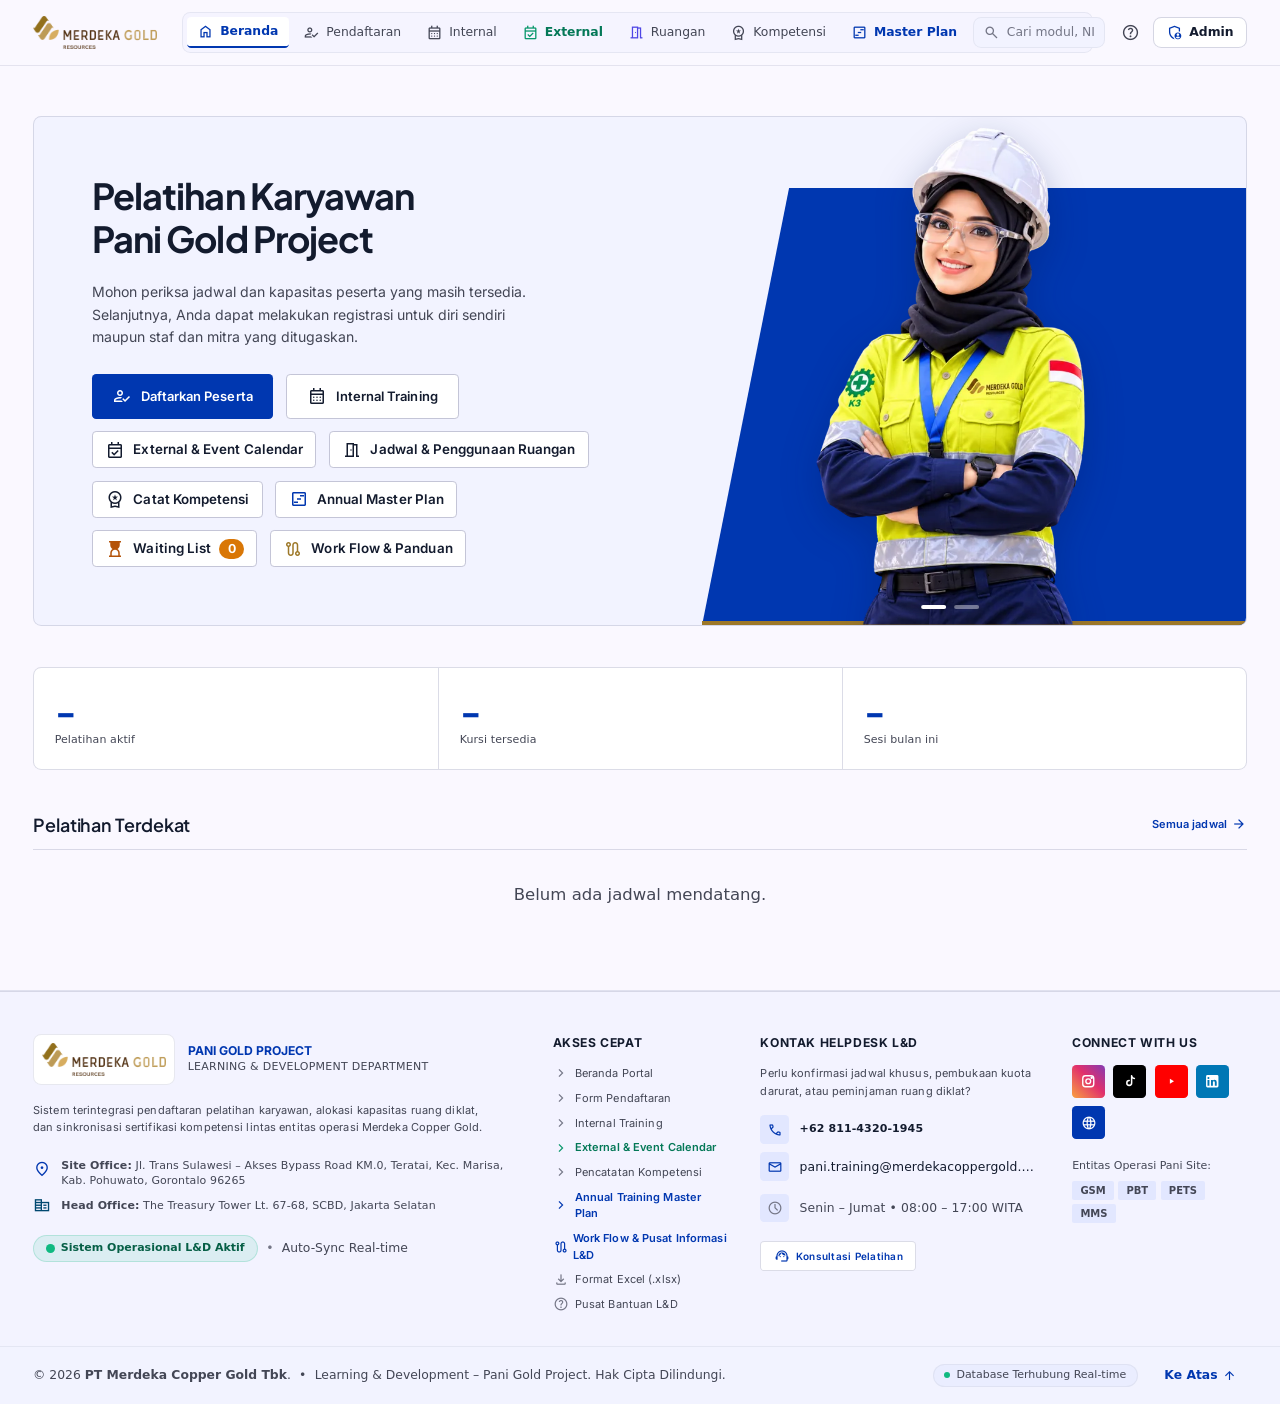
